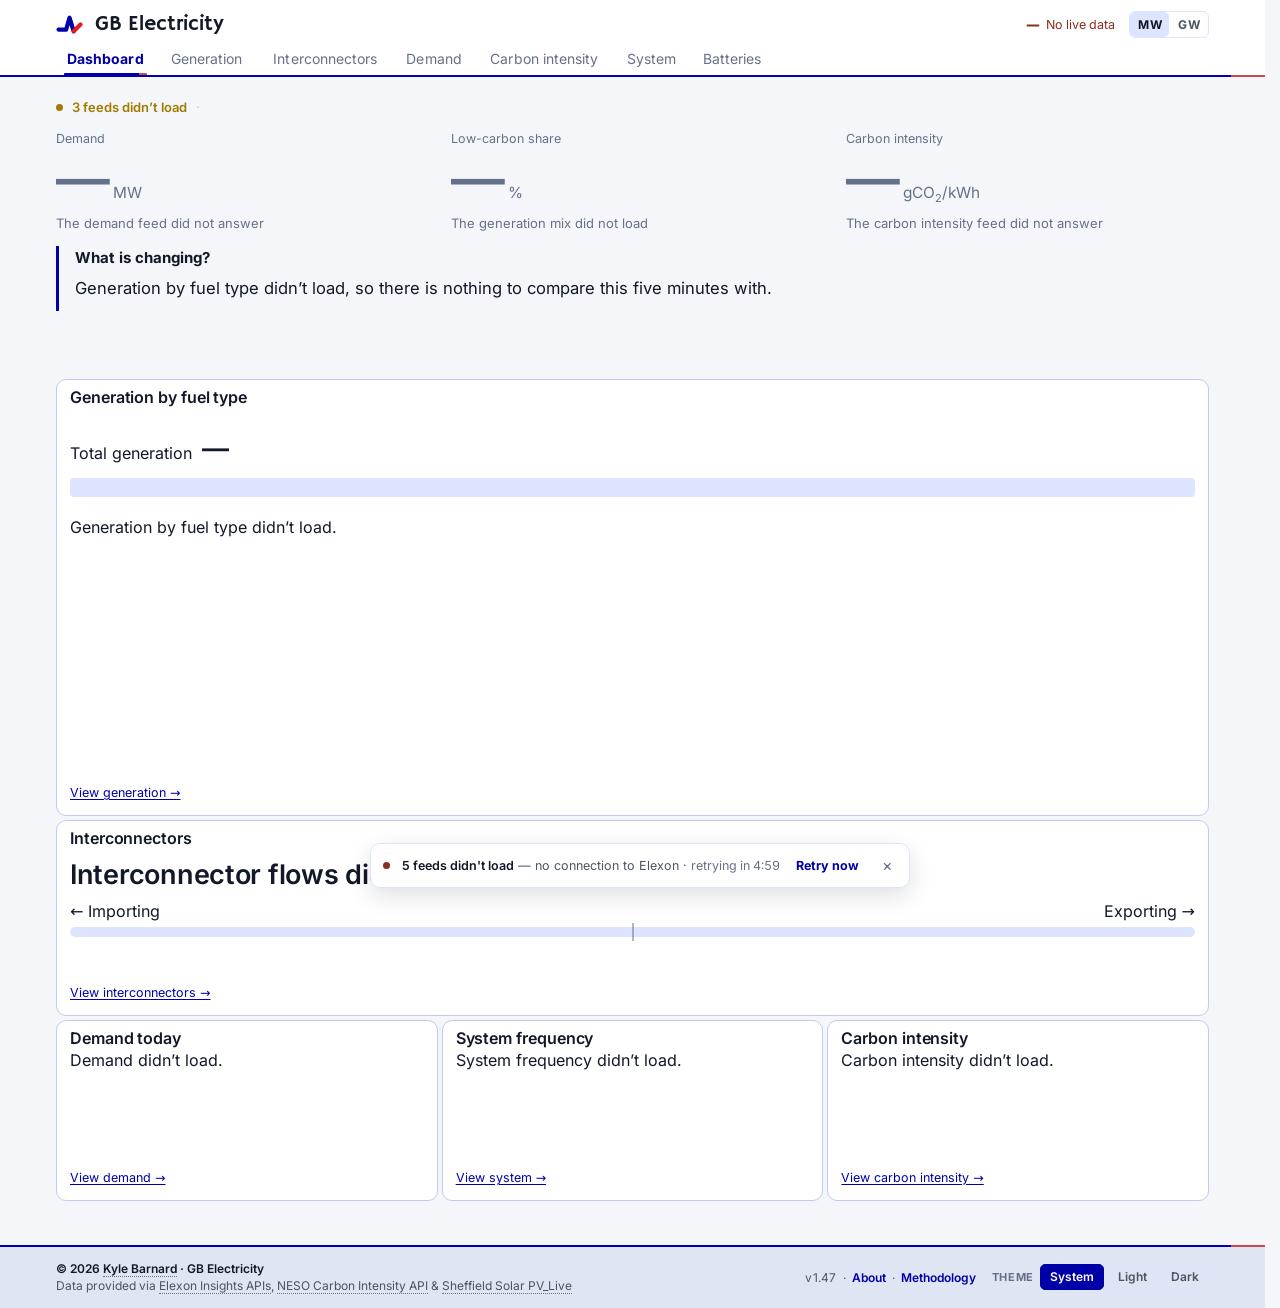
==== index.html @ 4effab47 "rev 142 (v1.47): carbon window fixed - ci24 asked pt24h from now-24h; pt is PAST, so the page fetche" ====
<!doctype html>
<!-- GENERATED from dash/GB_Electricity_v1.47.html (md5 fa9a438c39ad97a73589f03865b373f3) by tools/pages147.mjs — do not edit; edit the dashboard and re-run. -->
<html lang="en-GB" data-page="next" class="page-ic">
<head>
<meta charset="UTF-8">
<meta name="viewport" content="width=device-width, initial-scale=1.0, viewport-fit=cover">
<title>GB Electricity — Live Generation & Demand</title>
<meta name="description" content="The whole GB electricity system on one page: what is generating now, what the country is drawing, what it is emitting, and what is changing.">
<link rel="canonical" href="https://gbelectricity.uk/">
<meta name="generator" content="pages147.mjs — from GB Electricity v1.47">
<script type="application/ld+json">{"@context":"https://schema.org","@type":"WebPage","name":"GB Electricity — Live Generation & Demand","url":"https://gbelectricity.uk/","description":"The whole GB electricity system on one page: what is generating now, what the country is drawing, what it is emitting, and what is changing.","isPartOf":{"@type":"WebSite","name":"GB Electricity","url":"https://gbelectricity.uk/"}}</script>
<script type="application/ld+json">{"@context":"https://schema.org","@type":"BreadcrumbList","itemListElement":[{"@type":"ListItem","position":1,"name":"GB Electricity","item":"https://gbelectricity.uk/"},{"@type":"ListItem","position":2,"name":"Live dashboard","item":"https://gbelectricity.uk/"}]}</script>
<meta property="og:title" content="GB Electricity — Live Generation & Demand">
<meta property="og:description" content="The whole GB electricity system on one page: what is generating now, what the country is drawing, what it is emitting, and what is changing.">
<meta property="og:url" content="https://gbelectricity.uk/">
<meta property="og:type" content="article">
<meta property="og:site_name" content="GB Electricity">
<meta property="og:image" content="https://gbelectricity.uk/gb-electricity-preview.png">
<meta property="og:image:secure_url" content="https://gbelectricity.uk/gb-electricity-preview.png">
<meta property="og:image:type" content="image/png">
<meta property="og:image:width" content="2400">
<meta property="og:image:height" content="1260">
<meta property="og:image:alt" content="The whole GB electricity system on one page: what is generating now, what the country is drawing, what it is emitting, and what is changing.">
<meta name="twitter:card" content="summary_large_image">
<meta name="twitter:title" content="GB Electricity — Live Generation & Demand">
<meta name="twitter:description" content="The whole GB electricity system on one page: what is generating now, what the country is drawing, what it is emitting, and what is changing.">
<meta name="twitter:image" content="https://gbelectricity.uk/gb-electricity-preview.png">
<link rel="icon" type="image/png" sizes="96x96" href="/favicon.png">
<link rel="icon" sizes="48x48 96x96" href="/favicon.ico">
<link rel="icon" type="image/svg+xml" href="/favicon.svg">
<link rel="apple-touch-icon" sizes="96x96" href="/favicon.png">
<meta name="color-scheme" content="light dark">
<script>!function(){try{var t=localStorage.getItem("nd-theme"),e="dark"===t||"light"===t?t:window.matchMedia&&matchMedia("(prefers-color-scheme: dark)").matches?"dark":"light";document.documentElement.setAttribute("data-theme",e)}catch(t){document.documentElement.setAttribute("data-theme","light")}}();</script>
<link rel="preload" as="font" type="font/woff2" crossorigin href="/assets/inter-400.woff2">
<link rel="preload" as="font" type="font/woff2" crossorigin href="/assets/inter-600.woff2">
<link rel="preload" as="font" type="font/woff2" crossorigin href="/assets/inter-700.woff2">
<link rel="preload" href="assets/inter-400.woff2" as="font" type="font/woff2" crossorigin>
<link rel="preload" href="assets/inter-600.woff2" as="font" type="font/woff2" crossorigin>
<link rel="preload" href="assets/inter-700.woff2" as="font" type="font/woff2" crossorigin>
<link rel="preload" href="assets/hammersmith-one-400.woff2" as="font" type="font/woff2" crossorigin>
<style>@font-face{font-family:Inter;font-style:normal;font-weight:400;font-display:swap;src:url(assets/inter-400.woff2) format('woff2')}@font-face{font-family:Inter;font-style:normal;font-weight:600;font-display:swap;src:url(assets/inter-600.woff2) format('woff2')}@font-face{font-family:Inter;font-style:normal;font-weight:700;font-display:swap;src:url(assets/inter-700.woff2) format('woff2')}@font-face{font-family:'Hammersmith One';font-style:normal;font-weight:400;font-display:swap;src:url(assets/hammersmith-one-400.woff2) format('woff2')}
:root{--odo-h:.8em;--card-pad-t:13px;--track-h:19px;--val-hero:44px;--val-tile:32px;--val-mid:27px;--val-small:16px;--val-unit-hero:16px;--val-unit:14px;--val-unit-mid:13.5px;--blue:#0000A8;--blue-2:#DDE4FF;--blue-line:#BFCBF0;--blue-ink:#00008A;--red:#C94A4A;--mark-red:#E31B23;--accent:var(--blue);--accent-dark:var(--blue-ink);--accent-tint:#EDF1FF;--accent-line:#C3CEF2;--blue-text:var(--blue);--head-bg:var(--blue);--mark:#111827;--ink:#111827;--ink-dim:#4B5563;--ink-mute:#657189;--page:#F4F6FA;--grey-bg:#EDF0F7;--grey-line:#DDE4FF;--surface:#FFFFFF;--mix-grid:rgba(17,24,39,.13);--ci1:#4f7a18;--ci2:#93bf34;--ci3:#f7d117;--ci4:#eb9622;--ci5:#dd6414;--ciw1:#c0cfac;--ciw2:#d8e8b6;--ciw3:#fceeab;--ciw4:#f8d9af;--ciw5:#f3c7aa;--sans:'Inter',system-ui,-apple-system,BlinkMacSystemFont,'Segoe UI',Roboto,Helvetica,Arial,sans-serif;--mono:ui-monospace,'SFMono-Regular',Consolas,'Liberation Mono',Menlo,monospace;--display:'Hammersmith One',var(--sans);--c-nuclear:#6D4ACD;--c-biomass:#4E9A5B;--c-hydro:#10568C;--c-wind:#0EA5A8;--teal-pale:#EAF6F5;--teal-text:#1B7273;--c-storage:#8A3362;--c-imports:#7386D5;--c-gas:#9B1111;--c-other:#A37A00;--flow-in:#0F6F70;--flow-out:#8C2E1F;--flow-out-ink:#8C2E1F;--flow-zero:#D9D9D9;--temp-warm:#8C2E1F;--temp-cool:#0F6F70;--solar-line:#8A6D0B;--solar-fill:#F7E9B0;--hatch-est:repeating-linear-gradient(135deg,transparent 0 5.1px,
                var(--solar-line) 5.7px 7.4px,transparent 8px);--hatch-est-sm:repeating-linear-gradient(135deg,transparent 0 2.8px,
                   var(--solar-line) 3.2px 4.6px,transparent 5px);--daylight:#FFF9E9;--night:#F7F9FC;--foot-bg:#DFE5F2;--head-ink:#FFFFFF;--ok:#0A7A3C;--warn:#98671B;--bad:#8C2E1F;--bad-bg:#FBE9E5}html[data-theme=dark]{--blue:#2B3A78;--blue-2:#1E2440;--blue-line:#303A5E;--blue-ink:#3A4A92;--blue-text:#9DB4FF;--red:#D75755;--mark-red:#EF3F48;--mark:#E9EBF4;--accent:var(--blue);--accent-dark:var(--blue-ink);--accent-tint:#1E2440;--accent-line:#303A5E;--head-bg:var(--blue);--ink:#E9EBF4;--ink-dim:#A0A8BC;--ink-mute:#788298;--page:#0F111A;--grey-bg:#1C2030;--grey-line:#272E44;--surface:#171922;--mix-grid:rgba(233,235,244,.16);--fb-tail:.3;--ciw1:#2a3a1f;--ciw2:#415128;--ciw3:#63581e;--ciw4:#5f4422;--ciw5:#5a331d;--c-nuclear:#7942DC;--c-biomass:#5A9E65;--c-hydro:#2069A5;--c-wind:#1EB3B6;--teal-pale:#152A2B;--teal-text:#35C8C9;--c-storage:#984C72;--c-imports:#6F87F9;--c-gas:#B3241F;--c-other:#B88B0D;--flow-in:#2FA3A4;--flow-out:#C4574A;--flow-out-ink:#C86458;--flow-zero:#383846;--temp-warm:#C86458;--temp-cool:#2FA3A4;--solar-line:#E3BE4A;--solar-fill:#4A3F1A;--daylight:#252325;--night:#1B1F2E;--foot-bg:#080A11;--head-ink:#EEF1FF;--ok:#4EC17E;--warn:#D5A94E;--bad:#E0736A;--bad-bg:#2B1614}:root{--measure:74ch}:root{--red-tail:34px}@media (max-width:760px){:root{--red-tail:20px}}:root{--ctl-h:28px;--ctl-r:7px;--ctl-border:var(--blue-line);--ctl-on-bg:var(--blue-2);--ctl-on-ink:var(--blue-text)}@media (pointer:coarse){:root{--ctl-h:44px}}:root{--blue-pale:var(--accent-tint)}</style>
<link rel="stylesheet" href="/styles.css?v=1.47">
<style>.to-top{position:fixed;right:18px;bottom:18px;z-index:40;display:inline-flex;align-items:center;gap:7px;min-height:44px;padding:0 16px 0 13px;border-radius:22px;background:var(--surface);color:var(--ink);text-decoration:none;border:1px solid var(--grey-line);box-shadow:0 2px 10px rgba(17,24,39,.1);font-size:13.5px;font-weight:600}.to-top[hidden]{display:none}.to-top svg{width:17px;height:17px;flex-shrink:0;color:var(--blue-text)}.to-top:hover{border-color:var(--blue-text);color:var(--blue-text)}.to-top:focus-visible{outline:2px solid var(--blue-text);outline-offset:3px}@media (prefers-reduced-motion:no-preference){html{scroll-behavior:smooth}}#page-nav{scroll-margin-top:78px}.page-article h2{scroll-margin-top:78px}@media (max-width:560px){.to-top{right:12px;bottom:12px;padding:0 14px 0 11px}}.page-main{max-width:880px;margin:0 auto;padding:22px 18px 46px}.page-crumb{margin:0 0 4px;font-size:12.5px}.page-crumb a{color:var(--blue-text);text-decoration:none}.page-crumb a:hover{text-decoration:underline}.page-h1{margin:6px 0 6px;font-size:26px;line-height:1.15;color:var(--ink)}.page-lede{margin:0 0 22px;font-size:15px;line-height:1.6;color:var(--ink-dim);max-width:74ch}a.brand-reset{text-decoration:none;color:inherit;display:flex}.page-article h2{margin:30px 0 9px;font-size:13.5px;font-weight:700;letter-spacing:.06em;text-transform:uppercase;color:var(--blue-text);scroll-margin-top:10px;padding-top:14px;border-top:1px solid var(--grey-line)}.page-article h2:first-of-type{margin-top:4px;padding-top:0;border-top:none}.page-article .seo-lede{font-size:16px;line-height:1.6;color:var(--ink);margin:0 0 12px;max-width:74ch}.page-article .seo-points{list-style:none;margin:8px 0 14px;padding:2px 0 2px 13px;border-left:2px solid var(--blue-line);max-width:74ch}.page-article .seo-points li{margin:0 0 6px;line-height:1.55;font-size:14.5px}.page-article .seo-points b{color:var(--ink)}.page-article ul{max-width:74ch}.page-article li{font-size:14.5px;line-height:1.6;margin:0 0 6px}.page-next{margin:34px 0 0;padding-top:16px;border-top:1px solid var(--grey-line);font-size:13.5px;display:flex;gap:18px;flex-wrap:wrap}.page-next a{color:var(--blue-text)}.page-toc{margin:0 0 22px;padding:12px 14px;background:var(--grey-bg);border-radius:8px;border:1px solid var(--grey-line)}.page-toc .k{font-size:9.5px;font-weight:700;letter-spacing:.09em;text-transform:uppercase;color:var(--ink-mute);margin-bottom:8px}.page-toc ol{margin:0;padding:0;list-style:none;columns:2;column-gap:26px}@media (max-width:700px){.page-toc ol{columns:1}}.page-toc li{break-inside:avoid;margin:0 0 5px}.page-toc a{font-size:12.5px;color:var(--ink-dim);text-decoration:none;border-bottom:1px solid transparent}.page-toc a:hover{color:var(--blue-text);border-bottom-color:var(--blue-text)}.page-toc a:focus-visible{outline:2px solid var(--blue-text);outline-offset:2px;border-radius:2px}.page-article h2{scroll-margin-top:86px}@media (max-width:620px){.page-h1{font-size:22px}}.stub{border:1px solid var(--blue-line);background:var(--grey-bg);border-radius:10px;padding:18px 20px;margin:6px 0 8px;max-width:74ch}.stub-k{font-size:9.5px;font-weight:700;letter-spacing:.09em;text-transform:uppercase;color:var(--blue-text);margin-bottom:9px}.stub-lede{margin:0 0 10px;font-size:15px;line-height:1.6;color:var(--ink)}.stub p{margin:0 0 10px;font-size:14px;line-height:1.6;color:var(--ink-dim)}.stub p:last-child{margin-bottom:0}.stub-feeds{font-size:13px}.stub a{color:var(--blue-text)}.page-ic .page-main{max-width:1280px}.page-ic .page-main{padding-left:56px;padding-right:56px}.page-ic .masthead .wrap,.page-ic footer .wrap{max-width:1280px;padding-left:56px;padding-right:56px}.page-ic .panel{margin-top:4px}.page-ic .panel>.panel-head>h2.h2-dup{position:absolute;width:1px;height:1px;overflow:hidden;clip-path:inset(50%);white-space:nowrap}.page-ic .ic-prose{max-width:74ch;margin:30px auto 0}.page-ic .ic-prose.wide{max-width:none}.page-ic .ic-prose h2{margin:30px 0 8px;font-size:19px;line-height:1.25;color:var(--ink)}.page-ic .ic-prose h2:first-child{margin-top:0}.page-ic .ic-prose p{margin:0 0 12px;font-size:14.5px;line-height:1.62;color:var(--ink-dim);max-width:74ch}.page-ic .ic-prose li b,.page-ic .ic-prose p b{color:var(--ink)}.page-ic .ic-prose ul{margin:8px 0 14px;padding-left:18px;max-width:74ch}.page-ic .ic-prose li{font-size:14.5px;line-height:1.6;margin:0 0 7px;color:var(--ink-dim)}.page-ic .ic-prose a{color:var(--blue-text)}.page-ic .ic-fold{border-top:1px solid var(--grey-line);padding:10px 0 2px}.page-ic .ic-fold>summary{cursor:pointer;list-style:none}.page-ic .ic-fold>summary::-webkit-details-marker{display:none}.page-ic .ic-fold>summary::after{content:"+";float:right;color:var(--ink-dim);font-weight:700;font-size:19px;line-height:1}.page-ic .ic-fold[open]>summary::after{content:"\2212"}.page-ic .ic-fold>summary h2{margin:0!important}.page-ic .ic-fold-body{padding-top:2px}.page-ic .ic-note{border-left:3px solid var(--blue-line);padding:2px 0 2px 14px;margin:14px 0 16px;max-width:74ch}.page-ic .ic-note p{margin:0 0 8px}.page-ic .ic-note p:last-child{margin-bottom:0}.ic-ref-wrap{margin:10px 0 6px;overflow-x:auto;-webkit-overflow-scrolling:touch;border:1px solid var(--blue-line);border-radius:9px}.ic-ref{border-collapse:collapse;width:100%;min-width:720px;font-size:13px}.ic-ref caption{text-align:left;padding:11px 13px 0;font-size:12.5px;color:var(--ink-mute);caption-side:top}.ic-ref td,.ic-ref th{padding:9px 13px;text-align:left;vertical-align:top;border-bottom:1px solid var(--grey-line)}.ic-ref thead th{font-size:9.5px;font-weight:700;letter-spacing:.07em;text-transform:uppercase;color:var(--ink-mute);background:var(--grey-bg);white-space:nowrap}.ic-ref tbody tr:last-child td{border-bottom:none}.ic-ref td.num{text-align:right;font-variant-numeric:tabular-nums;white-space:nowrap}.ic-ref th.num{text-align:right;width:17%}.ic-ref .lk{font-weight:700;color:var(--ink);white-space:nowrap}.ic-ref .cc{color:var(--ink-dim)}.ic-ref a{color:var(--blue-text)}html[data-page=carbon-intensity] .em-side{margin:14px 0 0}html[data-page=carbon-intensity] .em-side .tile{max-width:460px}html[data-page=carbon-intensity] .em-side-note{margin:10px 0 0;font-size:13px;line-height:1.55;color:var(--ink-dim);max-width:52ch}html[data-page=carbon-intensity] .em-side-note b{color:var(--ink);font-variant-numeric:tabular-nums}@media (min-width:1200px){html[data-page=carbon-intensity] .emouter{display:grid;grid-template-columns:minmax(0,900px) minmax(300px,1fr);column-gap:32px;align-items:start}html[data-page=carbon-intensity] .emouter>#ci-emissions{grid-column:1}html[data-page=carbon-intensity] .emouter>.em-side{grid-column:2;grid-row:1;margin-top:44px}html[data-page=carbon-intensity] .em-side .tile{max-width:none}}.page-ic .ic-map{padding:16px 18px 12px}.page-ic .ic-map-box{border:1px solid var(--grey-line);border-radius:9px;overflow:hidden;width:100%;max-width:760px;align-self:center;box-sizing:border-box}.page-ic .ic-map-cap{margin:8px 0 0;font-size:12px;line-height:1.5;color:var(--ink-mute);max-width:none}.page-ic .ic-map-sw{display:inline-block;width:16px;height:0;border-top:3px solid var(--flow-zero);vertical-align:middle;margin:0 3px 0 2px;border-radius:2px}.page-ic .ic-map-sw.in{border-color:var(--flow-in)}.page-ic .ic-map-sw.out{border-color:var(--flow-out)}.ic-jump{display:flex;flex-wrap:wrap;gap:6px 14px;margin:6px 0 22px;font-size:13.5px}.ic-jump a{color:var(--blue-text);white-space:nowrap}.ic-link{border-top:1px solid var(--grey-line);scroll-margin-top:84px}.ic-link:last-of-type{border-bottom:1px solid var(--grey-line)}.ic-link>summary{list-style:none;cursor:pointer;padding:14px 28px 12px 0;position:relative}.ic-link>summary::-webkit-details-marker{display:none}.ic-link>summary::after{content:"";position:absolute;right:6px;top:22px;width:9px;height:9px;border-right:2px solid var(--ink-mute);border-bottom:2px solid var(--ink-mute);transform:rotate(45deg);transition:transform .18s ease}.ic-link[open]>summary::after{transform:rotate(225deg);top:26px}.ic-link>summary:hover h3 .ic-link-anchor{text-decoration:underline;text-underline-offset:3px}.ic-link>summary:focus-visible{outline:2px solid var(--blue-line);outline-offset:2px;border-radius:4px}.ic-link .ic-link-body{padding:2px 0 20px}.ic-link .back-to-table{display:none}.ic-link[open] .back-to-table{display:inline-flex;align-items:center;gap:7px;margin:0 0 14px;padding:6px 13px 6px 11px;border-radius:18px;background:var(--grey-bg);border:1px solid var(--grey-line);color:var(--blue-text);font-size:13px;font-weight:600;line-height:1.3;font-family:inherit;cursor:pointer}.ic-link[open] .back-to-table.foot{margin:18px 0 4px}.ic-link[open] .back-to-table:hover{border-color:var(--blue-text)}.ic-link[open] .back-to-table:focus-visible{outline:2px solid var(--blue-text);outline-offset:2px}.ic-link h3{margin:0 0 6px;font-size:17px;line-height:1.3;color:var(--ink);display:flex;flex-wrap:wrap;align-items:baseline;gap:4px 12px}.ic-link h3 .ic-link-anchor{color:var(--ink);text-decoration:none}.ic-link h3 .ic-link-anchor:focus-visible,.ic-link h3 .ic-link-anchor:hover{text-decoration:underline;text-underline-offset:3px}.ic-link .ic-link-sub{font-size:13px;font-weight:400;color:var(--ink-dim)}.ic-link .ic-link-sub .ds{color:var(--ink)}.ic-link .ic-link-live{display:block;font-size:14.5px;line-height:1.55;margin:0;color:var(--ink-dim)}.ic-link .ic-link-live b{color:var(--ink);font-variant-numeric:tabular-nums}.ic-link .ic-link-live.is-pending{color:var(--ink-mute);font-style:italic}.ic-link .ic-trace-box{position:relative;width:100%;min-width:0;max-width:100%;touch-action:pan-y;-webkit-user-select:none;user-select:none}.ic-link svg.ic-trace{display:block;width:100%;min-height:120px}.ic-link .ic-trace-cap{font-size:12.5px;color:var(--ink-mute);margin:4px 0 14px;line-height:1.5}.ic-link .ic-trace-cap b{color:var(--ink-dim);font-variant-numeric:tabular-nums}.ic-link .ic-30{margin:6px 0 16px}.ic-link .ic-30-h{margin:0 0 4px;font-size:13px;font-weight:700;letter-spacing:.02em;color:var(--ink)}.ic-link .ic-30-unit{font-weight:400;color:var(--ink-mute)}.ic-link .ic-30-status{margin:0 0 6px;font-size:13px;color:var(--ink-mute);font-style:italic}.ic-link .ic-30-status.is-error{color:var(--bad);font-style:normal}.ic-link .ic-30-status.is-hidden{display:none}.ic-link .ic-30-box{position:relative;width:100%;min-width:0;max-width:100%;touch-action:pan-y;-webkit-user-select:none;user-select:none}.ic-link svg.ic-30-chart{display:block;width:100%;min-height:0}.ic-link .ic-30-cap{font-size:12.5px;color:var(--ink-mute);margin:4px 0 0;line-height:1.5}.ic-link .ic-30-cap b{color:var(--ink-dim);font-variant-numeric:tabular-nums}.ic-link table.facts{border-collapse:collapse;width:100%;font-size:13.5px;margin:0 0 12px;max-width:74ch}.ic-link table.facts th{text-align:left;font-weight:700;color:var(--blue-text);padding:5px 12px 5px 0;vertical-align:top;white-space:nowrap;border-bottom:1px solid var(--grey-line);width:1%}.ic-link table.facts td{padding:5px 0;border-bottom:1px solid var(--grey-line);color:var(--ink);line-height:1.5}.ic-link table.facts tr:last-child td,.ic-link table.facts tr:last-child th{border-bottom:none}.ic-link p.capnote{font-size:13.5px;line-height:1.55;color:var(--ink);margin:0 0 12px;border-left:3px solid var(--bad);padding-left:12px}.ic-link p.capnote b{color:var(--bad)}.ic-link .ic-link-tecsrc{color:var(--ink-mute);font-size:12.5px}.ic-link .ic-link-note{margin:0 0 10px}.ic-link .ic-link-src{font-size:13px;margin:0}.ic-link .ic-link-src a{color:var(--blue-text);text-decoration:underline;text-underline-offset:2px}.ic-links .srcnote{font-size:12.5px;color:var(--ink-mute);line-height:1.5;margin:14px 0 0}@media (max-width:900px){.page-ic .page-main{padding-left:20px;padding-right:20px}}@media (max-width:700px){.page-ic .page-main{padding-left:12px;padding-right:12px}.page-ic .ic-prose h2{font-size:17.5px}.ic-link h3{font-size:16px}}</style>
</head>
<body>
<header class="masthead">
  <div class="wrap">
    <div class="header-top">
      <div class="brand">
        
        <a class="brand-reset" href="/" title="Back to the live dashboard">
        <svg class="mark" viewBox="0 0 32 32" xmlns="http://www.w3.org/2000/svg" aria-hidden="true"
             style="color:var(--blue-text)"><polyline points="3,22 12,22 16,8 21,24" fill="none" stroke="currentColor" stroke-width="5" stroke-linecap="round" stroke-linejoin="round"/><polyline points="21,24 29,16" fill="none" stroke="var(--mark-red)" stroke-width="5" stroke-linecap="round" stroke-linejoin="round"/></svg>
        <div class="wordmark">
          <span class="name">GB Electricity</span>
        </div>
        </a>
      </div>
      
      <div class="header-actions">
        <span class="livewrap" id="live-status" title="Waiting for the latest live data"><span class="livedot" id="livedot" aria-hidden="true"><svg viewBox="0 0 12 12" focusable="false"><path class="lv-wave" d="M0.5 6.5h2.2l1.6-4.5 2.3 8 1.6-3.5h3.3"/><path class="lv-flat" d="M0.5 6.5h11"/><rect class="lv-curtain" x="-1" y="-1" width="14" height="14"/></svg></span><span id="livetext" aria-live="polite">connecting…</span></span>
        <button type="button" class="unitswitch" id="unitswitch" data-unit="MW" data-flip="0"
                role="switch" aria-checked="false" aria-label="Show values in gigawatts">
          <span class="slider" aria-hidden="true"></span>
          <span class="unitbtn is-on" data-unit="MW">MW</span>
          <span class="unitbtn" data-unit="GW">GW</span>
        </button></div>
    </div>
    
    <div class="navrow">
<nav class="mainnav" id="mainnav" aria-label="Sections">
      <a href="/" data-nav="dashboard" aria-current="page" data-label="Dashboard"><span class="nav-t">Dashboard</span></a>
      
      <a href="/generation" data-nav="generation" data-label="Generation"><span class="nav-t">Generation</span></a>
      <a href="/interconnectors" data-nav="interconnectors" data-label="Interconnectors"><span class="nav-t">Interconnectors</span></a>
      <a href="/demand" data-nav="demand" data-label="Demand"><span class="nav-t">Demand</span></a>
      <a href="/carbon-intensity" data-nav="carbon-intensity" data-label="Carbon intensity"><span class="nav-t">Carbon intensity</span></a>
      <a href="/system" data-nav="system" data-label="System"><span class="nav-t">System</span></a>
      <a href="/batteries" data-nav="batteries" data-label="Batteries"><span class="nav-t">Batteries</span></a>
    </nav>
    </div>
  </div>
  <hr class="rule">
  <div id="loadbar" role="progressbar" aria-label="Loading live data"
       aria-valuemin="0" aria-valuemax="100" aria-valuenow="0"><i></i></div>
</header>
<main class="wrap page-main page-bare" id="main">
  
  <h1 class="sr-only">Live dashboard</h1>
  <div id="healthbar" style="display:none;margin-top:16px;" class="callout flag" role="status"></div>
  <div id="errbar" style="display:none;margin-top:16px;" class="callout flag" role="status"></div>
<section class="nx-status" id="nx-status" aria-label="System status">
      <span class="nx-dot" id="nx-dot" aria-hidden="true"></span>
      <b class="nx-state" id="nx-state">Reading the system…</b>
      <span class="nx-sep" aria-hidden="true">·</span>
      <span class="nx-margin" id="nx-margin"></span>
    </section>
<section class="nx-hero" id="nx-hero" aria-label="Right now">
      
      <div class="nx-fig">
        <div class="nx-lab">Demand</div>
        <div class="nx-val" id="nx-demand"><span class="skeleton">—</span><span class="unit">MW</span></div>
        <div class="nx-sub" id="nx-demand-sub"></div>
      </div>
      <div class="nx-fig">
        <div class="nx-lab">Low-carbon share</div>
        <div class="nx-val" id="nx-lc"><span class="skeleton">—</span><span class="unit">%</span></div>
        <div class="nx-sub" id="nx-lc-sub"></div>
      </div>
      <div class="nx-fig">
        <div class="nx-lab">Carbon intensity</div>
        <div class="nx-val" id="nx-ci"><span class="skeleton">—</span><span class="unit">gCO<sub>2</sub>/kWh</span></div>
        <div class="nx-sub" id="nx-ci-sub"></div>
      </div>
    </section>
<section class="nx-changing" id="nx-changing" aria-label="What is changing">
      <div class="nx-changing-in" id="nx-changing-in">
      
      <h2>What is changing?</h2>
      <p class="nx-synth" id="nx-synth"></p>
      <p class="nx-worth note" id="nx-worth"></p>
      </div>
    </section>
<div class="panel" id="panel-nxmix" data-pid="NXMIX">
      <div class="panel-head">
        <h2>Generation by fuel type</h2>
        <span class="note" id="nxmix-stamp"></span>
      </div>
      <div class="panel-body">
        <div class="nx-total">
          <span class="note">Total generation</span>
          
          <span class="nx-tot-v" id="nxmix-total"></span>
        </div>
        <div class="nx-track" id="nxmix-track" role="img" aria-label="Generation mix"></div>
        <div class="nx-legend" id="nxmix-legend"></div>
        <p class="note nx-foot" id="nxmix-foot"></p>
        <a class="nx-more" href="/generation">View generation →</a>
      </div>
    </div>
<div class="panel" id="panel-nxic" data-pid="NXIC">
      <div class="panel-head">
        <h2>Interconnectors</h2>
        <span class="note" id="nxic-stamp"></span>
      </div>
      <div class="panel-body">
        
        <div class="nx-net" id="nx-net"><span id="nxic-word">—</span> <span class="nx-num" id="nxic-net"></span></div>
        <div class="nx-endlabels"><span class="cap" id="nxic-lend">← Importing</span><span class="cap">Exporting →</span></div>
        <div class="nx-diverge" id="nxic-bar"><i class="nx-in" id="nxic-in"></i><i class="nx-out" id="nxic-out"></i><b class="nx-mid" aria-hidden="true"></b></div>
        <div class="nx-endfigs" id="nxic-foot"></div>
        
        <p class="note nx-foot" id="nxic-lag"></p>
        <a class="nx-more" href="/interconnectors">View interconnectors →</a>
      </div>
    </div>
<section class="nx-cards" id="nx-cards" aria-label="Supporting context">
      <div class="panel" id="panel-nxdem" data-pid="NXDEM">
        <div class="panel-head"><h2>Demand today</h2></div>
        <div class="panel-body">
          <div class="nx-spark" id="nxdem-spark"></div>
          <p class="note" id="nxdem-note"></p>
          <a class="nx-more" href="/demand">View demand →</a>
        </div>
      </div>
      <div class="panel" id="panel-nxfreq" data-pid="NXFREQ">
        <div class="panel-head"><h2>System frequency</h2></div>
        <div class="panel-body">
          <div class="nx-spark" id="nxfreq-spark"></div>
          <p class="note" id="nxfreq-note"><span id="nxfreq-val"></span><span id="nxfreq-verdict"></span></p>
          <a class="nx-more" href="/system">View system →</a>
        </div>
      </div>
      <div class="panel" id="panel-nxci" data-pid="NXCI">
        <div class="panel-head"><h2>Carbon intensity</h2></div>
        <div class="panel-body">
          <div class="nx-spark" id="nxci-spark"></div>
          <p class="note" id="nxci-note"></p>
          <a class="nx-more" href="/carbon-intensity">View carbon intensity →</a>
        </div>
      </div>
    </section>
  
</main>
<a class="to-top" id="to-top" href="#page-nav" hidden>
  <svg viewBox="0 0 24 24" aria-hidden="true" focusable="false" fill="none" stroke="currentColor"
       stroke-width="2" stroke-linecap="round" stroke-linejoin="round">
    <path d="M12 19V5M5 12l7-7 7 7"/>
  </svg>
  <span>Contents</span>
</a>
<div id="infopop" role="tooltip" aria-label="Explanation" hidden></div>
<footer class="foot">
  <div class="wrap">
    <div class="foot-left">
      <span class="rights">&copy; <span id="copyright-year">2026</span> <a href="https://www.linkedin.com/in/kyle-barnard/"
        target="_blank" rel="noopener noreferrer">Kyle Barnard</a> &middot; GB Electricity</span>
      <span>Data provided via <a href="https://bmrs.elexon.co.uk/" target="_blank"
        rel="noopener noreferrer">Elexon Insights APIs</a>, <a href="https://carbonintensity.org.uk/" target="_blank"
        rel="noopener noreferrer">NESO Carbon Intensity API</a> &amp; <a href="https://www.solar.sheffield.ac.uk/pvlive/" target="_blank"
        rel="noopener noreferrer">Sheffield Solar PV_Live</a></span>
    </div>
    <div class="foot-right">
      <span class="version-label" title="Generated from GB Electricity v1.47">v1.47</span> &middot;
      <a href="/about" class="footer-link">About</a> &middot;
      <a href="/methodology" class="footer-link">Methodology</a>
      <span class="theme-pref" id="theme-pref" role="radiogroup" aria-label="Colour theme">
        <span class="theme-pref-label">Theme</span>
        <button type="button" class="theme-opt" data-theme-pref="system" role="radio" aria-checked="true" tabindex="0">System</button>
        <button type="button" class="theme-opt" data-theme-pref="light"  role="radio" aria-checked="false" tabindex="-1">Light</button>
        <button type="button" class="theme-opt" data-theme-pref="dark"   role="radio" aria-checked="false" tabindex="-1">Dark</button>
      </span>
    </div>
  </div>
</footer>
<script>window.__GBE_PAGE="next";</script>
<link rel="modulepreload" href="../js/api/elexon-balancing.js?v=1.47" crossorigin><link rel="modulepreload" href="../js/api/elexon.js?v=1.47" crossorigin><link rel="modulepreload" href="../js/api/neso.js?v=1.47" crossorigin><link rel="modulepreload" href="../js/api/proxy.js?v=1.47" crossorigin><link rel="modulepreload" href="../js/api/pv-live.js?v=1.47" crossorigin><link rel="modulepreload" href="../js/data/carbon.js?v=1.47" crossorigin><link rel="modulepreload" href="../js/data/coast.js?v=1.47" crossorigin><link rel="modulepreload" href="../js/data/demand.js?v=1.47" crossorigin><link rel="modulepreload" href="../js/data/generation.js?v=1.47" crossorigin><link rel="modulepreload" href="../js/data/interconnectors.js?v=1.47" crossorigin><link rel="modulepreload" href="../js/data/model.js?v=1.47" crossorigin><link rel="modulepreload" href="../js/data/storage.js?v=1.47" crossorigin><script type="module">import{rows as e,getHealth as t,fetchFuelinst as n,fetchOutturnSummary as a,fetchDemandOutturn as s,fetchInterconnectorOutturn as i,fetchWindForecast as o,fetchWindForecastEarliest as r,fetchWindForecastLatest as l,fetchWindSolarActual as d,fetchDayAheadWindSolar as c,fetchSystemPrices as h,fetchFrequency as u,fetchTemperature as m,fetchMarketIndex as p,fetchDataset as f,fetchFuelhhByDay as g,fetchDemandOutturnStream as b,fetchFuelhhStream as y}from"../js/api/elexon.js?v=1.47";import{fetchIntensityNow as w,fetchIntensityFactors as x,fetchIntensityRange as v,fetchIntensityStats as $,fetchRegionalSnapshot as M,fetchRegionalHistory as T,fetchRegionalForward as k,fetchRegionalPostcode as F}from"../js/api/neso.js?v=1.47";import{PVLIVE_PROXY as L,fetchPvLive as S}from"../js/api/pv-live.js?v=1.47";import{systemSnapshot as E,demandHistory as H,underlyingAt as D,mw as A,dailySeries as C,dailyRecords as N,dailyWindows as I,dailyCsvRows as W,heatingGradient as O,dailyTemps as q,forecastError as B,dayAheadNdf as P,FCERR_MIN_PERIODS as R,forecastPeakFor as G,expectedGap as j,heatingGradientBy as z}from"../js/data/demand.js?v=1.47";import*as U from"../js/data/interconnectors.js?v=1.47";import*as V from"../js/data/coast.js?v=1.47";import{fetchPhysical as Z,fetchPnPeriod as _,fetchBoalf as K,fetchRemit as Y}from"../js/api/elexon-balancing.js?v=1.47";import{makeFleet as X,effectivePosition as Q,effectiveLevels as J,declaredPosition as ee,registeredHeadroom as te,unitHeadroom as ne,outages as ae}from"../js/data/storage.js?v=1.47";import*as se from"../js/data/generation.js?v=1.47";import*as ie from"../js/data/carbon.js?v=1.47";import{movement as oe,priorPoint as re,Reading as le,qualityWord as de}from"../js/data/model.js?v=1.47";!function(){const o={2025:[30,100,180,250],2026:[25,90,170,230],2027:[20,80,160,210]},oe=["very low","low","moderate","high","very high"],ce=300,he={Biomass:120,Coal:937,"Dutch Imports":474,"French Imports":53,"Gas (Combined Cycle)":394,"Gas (Open Cycle)":651,Hydro:0,"Irish Imports":458,Nuclear:0,Oil:935,Other:300,"Pumped Storage":0,Solar:0,Wind:0},ue={CCGT:"Gas (Combined Cycle)",OCGT:"Gas (Open Cycle)",COAL:"Coal",OIL:"Oil",BIOMASS:"Biomass",NUCLEAR:"Nuclear",WIND:"Wind",NPSHYD:"Hydro",PS:"Pumped Storage",OTHER:"Other"},me=["Dutch Imports","French Imports","Irish Imports"],pe={solar:"Solar"},fe=50,ge=.2,be=.5,ye=e=>`${e>=0?"+":"−"}${Math.abs(e).toFixed(3)} Hz`,we=e=>`${Math.abs(1e3*e).toFixed(0)} mHz`,xe=["#959595","#838f7a","#72885e","#618141","#4f7a18"];function ve(e){const t=Math.max(0,Math.min(1,(Number(e)||0)/100)),n=Math.min(xe.length-2,Math.floor(t*(xe.length-1))),a=t*(xe.length-1)-n,s=e=>[1,3,5].map(t=>parseInt(e.slice(t,t+2),16)),i=s(xe[n]),o=s(xe[n+1]);return"#"+i.map((e,t)=>Math.round(e+(o[t]-e)*a).toString(16).padStart(2,"0")).join("")}const $e=3e5,Me="Europe/London",Te=52.4,ke=-1.5,Fe=se.SERIES_LIST,Le=se.SERIES_BY_KEY,Se={nuclear:"Metered output from GB's nuclear reactors. They run close to flat by design and are not used to follow demand, so this figure moves only when a unit comes off or back on.",biomass:"Metered generation from plant burning organic fuel — in GB, overwhelmingly Drax. It is counted as low-carbon here, following the convention of the source data.",hydro:"Metered output from conventional hydro schemes, where water passes through a turbine once. A small, steady part of the mix that follows rainfall and river flow rather than price.",wind:"GB wind generation as metered through the transmission system. Wind connected to local distribution networks is not visible in this figure and is not included in it.",storage:"The net position of GB's pumped hydro. Positive means the units are generating; negative means they are pumping water uphill and drawing from the grid to do it.",gas:"Metered output from combined-cycle and open-cycle gas turbines. This is the fuel that usually moves to follow demand, so it takes up the slack when wind and solar fall away.",other:"Elexon's residual category — everything that does not fit one of the named fuels, plus coal and oil. It cannot be broken down further; the source defines it circularly.",solar:"Estimated output from GB's solar panels, almost all of them connected below the transmission system. It is modelled from a sample of sites rather than metered, which is why it is drawn differently everywhere on this page.",imports:"The net flow across GB's subsea and cross-border links. Positive means GB is importing from its neighbours; negative means it is exporting to them."},Ee={gas:{mw:33578,units:80},wind:{mw:31547,units:232},other:{mw:8573,units:91,note:"Includes <b>3,270 MW</b> of coal — Drax 5 and 6 and the four West Burton units — none of it generating since September 2024."},nuclear:{mw:7430,units:12,note:"Includes <b>1,020 MW</b> at Hunterston B, closed in January 2022. The operating fleet is 6,410 MW."},biomass:{mw:3675,units:13},storage:{mw:3058,units:16},hydro:{mw:1106,units:22}},He={CCGT:"Combined-cycle gas turbine",OCGT:"Open-cycle gas turbine",COAL:"Coal",OIL:"Oil",NUCLEAR:"Nuclear",WIND:"Wind (BM-metered)",NPSHYD:"Non-pumped-storage hydro",PS:"Pumped storage",BIOMASS:"Biomass",OTHER:"Other",INTELEC:"ElecLink (France)",INTEW:"East–West (Ireland)",INTFR:"IFA (France)",INTGRNL:"Greenlink (Ireland)",INTIFA2:"IFA2 (France)",INTIRL:"Moyle (N. Ireland)",INTNED:"BritNed (Netherlands)",INTNEM:"Nemo Link (Belgium)",INTNSL:"North Sea Link (Norway)",INTVKL:"Viking Link (Denmark)"},De="#0000A8",Ae="#9DB4FF";const Ce=[5,6,7,8,8,7,6,5.4,5].map(e=>"data:image/svg+xml;base64,"+btoa(function(e){return`<svg xmlns="http://www.w3.org/2000/svg" viewBox="0 0 32 32"><style>.m{fill:none;stroke-width:5;stroke-linecap:round;stroke-linejoin:round}.b{stroke:${De}}.r{stroke:#E31B23;stroke-width:${e}}@media(prefers-color-scheme:dark){.b{stroke:${Ae}}.r{stroke:#EF3F48}}</style><polyline class="m b" points="3,22 12,22 16,8 21,24"/><polyline class="m r" points="21,24 29,16"/></svg>`}(e))),Ne=Ce[Ce.length-1];let Ie=null,We=-1;function Oe(){const e=Ye("favicon");e&&(matchMedia("(prefers-reduced-motion:reduce)").matches?e.href=Ne:(Ie&&(clearInterval(Ie),Ie=null),We=0,Ie=setInterval(()=>{if(We>=Ce.length)return clearInterval(Ie),Ie=null,void(e.href=Ne);e.href=Ce[We++]},110)))}const qe={France:'<svg viewBox="0 0 36 24"><rect width="12" height="24" x="0" fill="#002395"/><rect width="12" height="24" x="12" fill="#fff"/><rect width="12" height="24" x="24" fill="#ED2939"/></svg>',Netherlands:'<svg viewBox="0 0 36 24"><rect width="36" height="24" fill="#fff"/><rect width="36" height="8" y="0" fill="#AE1C28"/><rect width="36" height="8" y="16" fill="#21468B"/></svg>',Belgium:'<svg viewBox="0 0 36 24"><rect width="12" height="24" x="0" fill="#000"/><rect width="12" height="24" x="12" fill="#FAE042"/><rect width="12" height="24" x="24" fill="#ED2939"/></svg>',Ireland:'<svg viewBox="0 0 36 24"><rect width="12" height="24" x="0" fill="#169B62"/><rect width="12" height="24" x="12" fill="#fff"/><rect width="12" height="24" x="24" fill="#FF883E"/></svg>',Germany:'<svg viewBox="0 0 36 24"><rect width="36" height="8" y="0" fill="#000"/><rect width="36" height="8" y="8" fill="#DD0000"/><rect width="36" height="8" y="16" fill="#FFCE00"/></svg>',Norway:'<svg viewBox="0 0 36 24"><rect width="36" height="24" fill="#BA0C2F"/><rect x="9" width="6" height="24" fill="#fff"/><rect y="9" width="36" height="6" fill="#fff"/><rect x="11" width="2" height="24" fill="#00205B"/><rect y="11" width="36" height="2" fill="#00205B"/></svg>',Denmark:'<svg viewBox="0 0 36 24"><rect width="36" height="24" fill="#C8102E"/><rect x="10" width="4" height="24" fill="#fff"/><rect y="10" width="36" height="4" fill="#fff"/></svg>',"United Kingdom":'<svg viewBox="0 0 36 24"><clipPath id="gbe-uk-cc"><path d="M18,12 h18 v12 z v12 h-18 z h-18 v-12 z v-12 h18 z"/></clipPath><rect width="36" height="24" fill="#012169"/><path d="M0,0 L36,24 M36,0 L0,24" stroke="#fff" stroke-width="4.8"/><path d="M0,0 L36,24 M36,0 L0,24" clip-path="url(#gbe-uk-cc)" stroke="#C8102E" stroke-width="3.2"/><path d="M18,0 V24 M0,12 H36" stroke="#fff" stroke-width="8"/><path d="M18,0 V24 M0,12 H36" stroke="#C8102E" stroke-width="4.8"/></svg>'},Be=U.LINKS,Pe=U.CAPACITY_VERIFIED,Re=(U.CAPACITY_BASIS,U.CAPACITY_SOURCE),Ge=U.FUTURE,je=U.FUTURE_SCOPING.count,ze=U.FUTURE_SCOPING.mw,Ue=U.capacityFor,Ve=U.capacityPeak,Ze=U.CAP_MAX,_e=U.FLEET_TO_GB,Ke=U.FLEET_FROM_GB,Ye=e=>document.getElementById(e),Xe=(e,t,n,a)=>{const s=Ye(e);return s&&s.addEventListener(t,n,a),!!s},Qe=se.isInterconnector,Je=(e,t=0)=>Number(e).toLocaleString("en-GB",{minimumFractionDigits:t,maximumFractionDigits:t}),et=e=>String(e).replace(/[&<>"]/g,e=>({"&":"&amp;","<":"&lt;",">":"&gt;",'"':"&quot;"}[e])),tt=e=>e.toISOString().slice(0,19)+"Z",nt=e=>new Date(e).toLocaleTimeString("en-GB",{hour:"2-digit",minute:"2-digit",timeZone:Me}),at=e=>new Date(e).toLocaleDateString("en-GB",{day:"numeric",month:"short",timeZone:Me}),st=(e,t=2)=>(e<0?"−£":"£")+Je(Math.abs(e),t),it=e=>new Intl.DateTimeFormat("en-CA",{timeZone:Me,year:"numeric",month:"2-digit",day:"2-digit"}).format(e),ot=e=>parseInt(new Intl.DateTimeFormat("en-GB",{timeZone:Me,hour:"2-digit",hour12:!1}).format(new Date(e)),10),rt=[100,200,250,500,1e3,2e3,2500,5e3,1e4,2e4,25e3];function lt(e,t){const n=rt.find(n=>Math.ceil(e/n)<=t)||rt[rt.length-1],a=Math.max(1,Math.ceil(e/n));return{step:n,count:a,max:n*a}}const dt=e=>(e/1e3).toFixed(e%1e3==0?0:1)+"GW";function ct(e,t,n,a,{mt:s,ih:i,size:o=10.5,gap:r=10}={}){const l=(Array.isArray(n)?n:[n]).filter(e=>null!=e&&isFinite(e)),d=l.length?l.reduce((e,t)=>e+t,0)/l.length:null;let c=null!=d&&d>t?t-r:t+r+.35*o;const h=s+.8*o,u=s+i-2;return c<h&&(c=Math.min(u,t+r+.35*o)),c>u&&(c=Math.max(h,t-r)),`<text x="${e.toFixed(1)}" y="${c.toFixed(1)}" text-anchor="end"\n    style="font-size:${o}px;font-weight:700;fill:var(--ink);paint-order:stroke;\n    stroke:var(--surface);stroke-width:3.5px;stroke-linejoin:round">${a}</text>`}let ht="MW";const ut=()=>ht,mt=e=>"GW"===ht?Je(e/1e3,2):Je(Math.round(e)),pt=e=>"GW"===ht?(e<0?"−":"")+Je(Math.abs(e)/1e3,2):(e<0?"−":"")+Je(Math.abs(Math.round(e))),ft=()=>'<span class="unit">'+ht+"</span>",gt=()=>matchMedia("(prefers-reduced-motion:reduce)").matches;function bt(e){return parseFloat(String(e).replace(/[^0-9.\-\u2212]/g,"").replace("−","-"))}function yt(e,t,n){const a=null!=t;return'<span class="'+("odo-c"+(/[0-9]/.test(e)?" d":"")+(","===e||"."===e?" sep":"")+(a?" armed"+(n?"":" dn"):""))+'"><span class="odo-r"'+(a?' data-p="'+et(t)+'"':"")+">"+et(e)+"</span></span>"}function wt(e,t,n){if(!e)return;const a=t||"",s=n?"skeleton figstate-unavailable":"skeleton",i=n?' title="'+et(n)+'"':"";e.innerHTML='<span class="'+s+'"'+i+">—</span>"+a,delete e.dataset.odo,e.dataset.figstate=n?"unavailable":"loading"}const xt=(e,t)=>wt(e,t,null),vt=(e,t,n)=>wt(e,t,n||"This feed did not respond on the last refresh.");function $t(e,t){return'<span class="figstate-fc" tabindex="0" data-note="'+et(t||"This figure is a forecast, not an outturn.")+'"><span class="figstate-fc-t">'+et(e)+"</span></span>"}function Mt(e){return e&&!e.night&&e.stale&&isFinite(e.ageMin)?e.ageMin:null}function Tt(e,t){const n=Math.round(e);return' <span class="ge-age" tabindex="0" data-note="'+et(t)+'">'+et(n>=90?Math.round(n/60)+"h old":n+"m old")+"</span>"}function kt(e,t,n,a,s){Ft(e,t,(n||"")+function(e,t){const n=Math.round(e),a=n>=90?Math.round(n/60)+"h old":n+"m old";return'<span class="figstate-age" tabindex="0" data-note="'+et(t||"This reading is "+n+" minutes old — older than the usual refresh.")+'"><svg viewBox="0 0 24 24" aria-hidden="true"><circle cx="12" cy="12" r="9"/><path d="M12 7v5l3 2"/></svg><span class="figstate-age-t">'+et(a)+"</span></span>"}(a,s)),e&&(e.dataset.figstate="stale")}function Ft(e,t,n){if(!e)return;t=String(t);const a=n||"",s=e.dataset.odo,i=!!e.querySelector(".odo")&&void 0!==s&&s!==t&&!gt(),o=Array.from(t);let r;if(i){const e=Array.from(s),n=o.length-e.length,a=!(bt(t)<bt(s));r=o.map((t,s)=>{const i=e[s-n];return yt(t,/[0-9]/.test(t)&&void 0!==i&&i!==t?i:null,a)}).join("")}else r=o.map(e=>yt(e,null,!1)).join("");if(e.innerHTML='<span class="odo">'+r+"</span>"+a,e.dataset.odo=t,e.dataset.figstate=/^[−-]?0(\.0+)?$/.test(t.trim())?"zero":"ok",e._odoTimer&&(clearTimeout(e._odoTimer),e._odoTimer=null),!i)return;const l=[...e.querySelectorAll(".odo-c.armed")];l.length&&(requestAnimationFrame(()=>requestAnimationFrame(()=>{l.forEach(e=>{e.classList.remove("armed"),e.classList.add("roll")})})),e._odoTimer=setTimeout(()=>{e.querySelectorAll(".odo-r[data-p]").forEach(e=>e.removeAttribute("data-p")),e.querySelectorAll(".odo-c.roll").forEach(e=>e.classList.remove("roll","dn")),e._odoTimer=null},460))}function Lt(e,t,n){t===e&&(t=e+1);const a=t-e,s=rt.concat([1,2,5,10,20,25,50]).sort((e,t)=>e-t).find(a=>Math.ceil(t/a)-Math.floor(e/a)<=n)||Math.ceil(a/n);return{step:s,min:Math.floor(e/s)*s,max:Math.ceil(t/s)*s}}const St=Math.PI/180;function Et(e,t,n){const a=((e+432e5)/864e5+2440587.5-2451545)/36525,s=(280.46646+a*(36000.76983+3032e-7*a))%360,i=357.52911+a*(35999.05029-1537e-7*a),o=.016708634-a*(42037e-9+1.267e-7*a),r=125.04-1934.136*a,l=s+(Math.sin(i*St)*(1.914602-a*(.004817+14e-6*a))+Math.sin(2*i*St)*(.019993-101e-6*a)+289e-6*Math.sin(3*i*St))-.00569-.00478*Math.sin(r*St),d=23+(26+(21.448-a*(46.815+a*(59e-5-.001813*a)))/60)/60+.00256*Math.cos(r*St),c=Math.asin(Math.sin(d*St)*Math.sin(l*St))/St,h=Math.tan(d/2*St)**2,u=4*(h*Math.sin(2*s*St)-2*o*Math.sin(i*St)+4*o*h*Math.sin(i*St)*Math.cos(2*s*St)-.5*h*h*Math.sin(4*s*St)-1.25*o*o*Math.sin(2*i*St))/St,m=(Math.cos(90.833*St)-Math.sin(t*St)*Math.sin(c*St))/(Math.cos(t*St)*Math.cos(c*St)),p=e+6e4*(720-4*n-u);if(m>1)return{polar:"night",noon:p};if(m<-1)return{polar:"day",noon:p};const f=Math.acos(m)/St;return{sunrise:p-4*f*6e4,sunset:p+4*f*6e4,noon:p}}function Ht(e,t){const n=[],a=864e5;for(let s=Math.floor(e/a)*a-a;s<=t+a;s+=a){const i=Et(s,Te,ke),o=Et(s+a,Te,ke);if("night"===i.polar){n.push([s,s+a]);continue}if("day"===i.polar||"day"===o.polar||"night"===o.polar)continue;const r=i.sunset,l=o.sunrise;l>e&&r<t&&n.push([Math.max(r,e),Math.min(l,t)])}return n}function Dt(e,t,n){return`<g class="sunmark" data-sun="${e}" fill="none" stroke="var(--ink-dim)"\n            stroke-width="1.4" stroke-linecap="round" aria-hidden="true">\n      <path d="M${(t-3).toFixed(1)},${n} h6"/>\n    </g>`}function At(e,t){const n=[],a=new Set;return(e||[]).forEach(e=>{const t=e.t??e,s=new Date(t);if(0!==s.getUTCMinutes())return;const i=ot(t);if(i%6!=0)return;const o=it(s)+" "+String(i).padStart(2,"0");a.has(o)||(a.add(o),n.push(s))}),n.sort((e,t)=>e-t),t<600?n.filter((e,t)=>t%2==0):n}function Ct(e){return 0===ot(e)?{top:at(e),bottom:"00:00"}:{top:"",bottom:nt(e)}}function Nt(e,t){const n=new Set,a=[];return(e||[]).forEach(e=>{const t=new Date(e.t??e);if(0!==t.getUTCMinutes())return;const s=ot(e.t??e);if(0!==s&&12!==s)return;const i=it(t)+" "+String(s).padStart(2,"0");n.has(i)||(n.add(i),a.push(t))}),a.sort((e,t)=>e-t),t<700?a.filter((e,t)=>t%2==0):a}const It=se.seriesFor,Wt={fuelinst:null,summary:null,demand:null,ic:null,ic7d:null,fuelhh:null,windfor:null,price:null,icLatest:null,temp:null,pxToday:null,pxYday:null,px7d:null,prices:null,lcExplainer:null,tempExplainer:null,fcerrExplainer:null,pvlive:null,agws:null,agwsHistory:null,solarSource:null,ciNow:null,ci24:null,ciFact:null,regional:null,rgHist:null,rgFw:null,rgSel:null,freq:null,winEarly:null,windfor7:null,dgws7:null,winEarly7:null,dgws:null,windView:"wind",health:null,historyWindow:"24h",icHistoryWindow:"24h",windHistoryWindow:"24h",historyLoaded:!1,selectedFuel:null,errors:[],feedAt:{},errDismissed:null,paintedAt:{}};let Ot=!1;let qt=!1;async function Bt(){if(qt||Wt.historyLoaded)return;qt=!0;const t=new Date,n=[[new Date(t.getTime()-5184e5),new Date(t.getTime()-2592e5)],[new Date(t.getTime()-1728e5),t]],a=Array.from({length:7},(e,n)=>it(new Date(t.getTime()-864e5*(6-n))));try{const s=Ms("fuelhh")?n.map(([e,t])=>g(it(e),it(t))):[],o=Ms("ic")?n.map(([e,t])=>i(it(e),it(t))):[],u=Ms("price")?a.map(e=>h(e)):[],m=Ms("wind")?l(tt(new Date(t.getTime()-6048e5)),tt(t)):Promise.resolve(null),p=Ms("wind")?r(tt(new Date(t.getTime()-6048e5)),tt(t)):Promise.resolve(null),f=Ms("agws")?d(tt(new Date(t.getTime()-6048e5)),tt(t)):Promise.resolve(null),b=Ms("wind")?c(tt(new Date(t.getTime()-6048e5)),tt(t)).catch(()=>null):Promise.resolve(null),[y,w,x,v,$,M,T]=await Promise.all([Promise.all(s),Promise.all(o),Promise.all(u),f,m,p,b]);Wt.fuelhh=y.flatMap(e),Wt.ic7d=w.flatMap(e),Wt.px7d=x.flatMap(e),Wt.agwsHistory=v?e(v):[],Wt.windfor7=$?e($):[],Wt.winEarly7=M?e(M):[],Wt.dgws7=T?e(T):[],Wt.historyLoaded=!0,Wt.errors=(Wt.errors||[]).filter(e=>!/^history:/.test(e)),Os()}catch(e){Wt.errors=(Wt.errors||[]).filter(e=>!/^history:/.test(e)),Wt.errors.push("history: "+(e.message||e)),vn(Vt())}finally{qt=!1}}let Pt=!1;function Rt(t,n){Wt[t]="health"===t?n||null:"pvlive"===t?n&&Array.isArray(n.data)?n.data.map(e=>({t:e[1],mw:e[2]})).filter(e=>e.t&&null!=e.mw):[]:"ciFact"===t?n&&Array.isArray(n.data)&&n.data[0]||null:"ciNow"===t||"ci24"===t?n&&Array.isArray(n.data)?n.data:[]:"regional"===t?n&&Array.isArray(n.data)&&n.data[0]||null:e(n)}function Gt(){Wt.solarSource=Wt.pvlive&&Wt.pvlive.length?"pvlive":Wt.agws&&Wt.agws.some(e=>"Solar"===e.psrType)?"agws":null,Wt.prices=[].concat(Wt.pxYday||[],Wt.pxToday||[]).filter(e=>e&&null!=e.systemSellPrice&&e.startTime).sort((e,t)=>e.startTime<t.startTime?-1:1),Wt.price=Wt.prices.length?Wt.prices[Wt.prices.length-1]:null}const jt={fuelinst:{every:5},freq:{every:5},health:{every:5},summary:{every:15,align:30,lag:5},ic:{every:15,align:30,lag:5},demand:{every:15,align:30,lag:5},mid:{every:15,align:30,lag:5},pxToday:{every:15,align:30,lag:10},agws:{every:15},pvlive:{every:15,align:30,lag:10},ciNow:{every:15,align:30,lag:2},ci24:{every:15,align:30,lag:2},regional:{every:15,align:30,lag:2},imbalngc:{every:15},ndf:{every:15},ndfDay:{every:60},winEarly:{every:15},windfor:{every:30},dgws:{every:30},pxYday:{every:60},temp:{every:60},ocnmfd2:{every:60},ciFact:{every:60},bpn:{every:5},bboalf:{every:2},bremit:{every:30}};function zt(e,t,n){const a=jt[e];if(!a)throw new Error("no cadence for feed "+e);if(null==t)return!0;if(n-t>=6e4*a.every-15e4)return!0;if(a.align){const e=6e4*a.align,s=6e4*(a.lag||0);if(Math.floor((n-s)/e)*e+s>t)return!0}return!1}async function Ut(){const e=new Date,o=new Date(e.getTime()-27e5),g=it(e),b=it(new Date(e.getTime()-864e5));Wt.errors=[];const y=e=>{const t=new Date(e.getTime()-864e5).toISOString().slice(0,10);return[t+"T19:00:00Z",t+"T22:00:00Z"]},$={fuelinst:()=>n(tt(o),tt(e)),summary:()=>a(),demand:()=>s(b,g),ic:()=>i(b,g),windfor:()=>l(tt(new Date(e-936e5)),tt(new Date(e.getTime()+72e5))),agws:()=>d(tt(new Date(e-936e5)),tt(e)),pvlive:()=>S(tt(new Date(e-9e7)),tt(e)),pxToday:()=>h(g),pxYday:()=>h(b),winEarly:()=>r(tt(new Date(e-3528e5)),tt(e)),dgws:()=>c(tt(new Date(e-936e5)),tt(new Date(e.getTime()+72e5))),ciNow:()=>w(),ciFact:()=>x(),regional:()=>M(),ci24:()=>v(e.toISOString().slice(0,16)+"Z"),freq:()=>u(tt(new Date(e-36e5)),tt(e)),temp:()=>m(it(new Date(e-6048e5)),g),mid:()=>p(tt(new Date(e-216e5)),tt(e)),imbalngc:()=>f("IMBALNGC",tt(new Date(e-27e5)),tt(e)),ndf:()=>f("NDF",tt(new Date(e-27e5)),tt(e)),ndfDay:()=>f("NDF",y(e)[0],y(e)[1]),ocnmfd2:()=>f("OCNMFD2",tt(new Date(e-216e5)),tt(e)),bpn:()=>_(function(e){const t=ea(e);return`${t.year}-${t.month}-${t.day}`}(e),function(e){const t=ea(e);return Math.floor((60*Number(t.hour)+Number(t.minute))/30)+1}(e)),bboalf:()=>K(tt(new Date(e-18e5)),tt(e)),bremit:()=>Y(tt(new Date(e-864e5)),tt(e)),health:()=>t()},T=Object.keys($).filter($s).filter(t=>zt(t,Wt.feedAt[t],e.getTime()));if(!T.length)return;const k=function(e){const t=Ye("loadbar");if(Ot||!t||!e)return{tick:()=>{}};let n=0;const a=t.querySelector("i");return t.hidden=!1,t.classList.remove("done"),{tick:()=>{n++;const s=Math.min(100,Math.round(n/e*100));a&&(a.style.transform="scaleX("+s/100+")"),t.setAttribute("aria-valuenow",String(s)),n>=e&&(Ot=!0,t.classList.add("done"),setTimeout(()=>{t.hidden=!0},1100))}}}(T.length),F=T.some(e=>"bpn"===e||"bboalf"===e)?Jn():null,L=await Promise.allSettled(T.map(e=>$[e]().then(t=>(Rt(e,t),Wt.firstLoadSettled||Pt||(Pt=!0,setTimeout(()=>{Pt=!1,Wt.firstLoadSettled||(Gt(),Os())},250)),t)).finally(k.tick)));F&&await F,Wt.firstLoadSettled=!0,ls();{const e=Ye("livedot");e&&Date.now()-(Wt.lastPulseAt||0)>4e3&&(Wt.lastPulseAt=Date.now(),e.classList.remove("is-fresh"),requestAnimationFrame(()=>requestAnimationFrame(()=>{e.classList.contains("stale")||e.classList.contains("err")||e.classList.add("is-fresh")})))}document.body.setAttribute("data-booted","1"),L.forEach((t,n)=>{const a=T[n];"fulfilled"===t.status?(Rt(a,t.value),Wt.feedAt[a]=e.getTime()):"pvlive"===a?Wt.pvlive=null:"ciNow"===a||"ci24"===a||"ciFact"===a||"freq"===a||"winEarly"===a||"dgws"===a||"regional"===a?Wt[a]=null:"health"===a?Wt.health=null:Wt.errors.push(a+": "+(t.reason&&t.reason.message||t.reason))}),function(){const e=(Wt.errors||[]).filter(e=>!/^(render|history):/.test(e)).length;Wt.failStreak=e>=xn()?(Wt.failStreak||0)+1:0,Wt.nextRetryAt=Date.now()+(Wt.failStreak>=2?Si:$e)}(),Gt(),Os()}function Vt(){if(!Wt.fuelinst||!Wt.fuelinst.length)return null;let e="";for(const t of Wt.fuelinst)t.publishTime>e&&(e=t.publishTime);const t=Wt.fuelinst.filter(t=>t.publishTime===e),n={};for(const e of t)n[e.fuelType]=(n[e.fuelType]||0)+(e.generation||0);const a=(t[0]||{}).startTime||e,s=se.mix(t,{at:a,icRows:Wt.ic&&Wt.ic.length?Wt.ic.filter(e=>e.startTime===Wt.ic.reduce((e,t)=>t.startTime>e?t.startTime:e,"")):null});return{publishTime:e,startTime:a,byCode:n,byKey:s.byKey,model:s,settlementPeriod:(t[0]||{}).settlementPeriod}}function Zt(){const e=new Map,t="7d"===Wt.historyWindow?Wt.agwsHistory||[]:Wt.agws||[];if("7d"!==Wt.historyWindow&&"pvlive"===Wt.solarSource)for(const t of Wt.pvlive||[]){const n=new Date(t.t).toISOString().slice(0,16);e.set(n,t.mw)}else for(const n of t)"Solar"===n.psrType&&e.set(new Date(n.startTime).toISOString().slice(0,16),n.quantity);return e}const _t=e=>new Date(e).toISOString().slice(0,16);function Kt(){const e=Zt();if(!e.size)return null;const t=[...e.keys()].sort(),n=t[t.length-1],a=new Date(n+":00Z").getTime(),s=Math.max(0,e.get(n)),i=Date.now();if(!function(e){const t=864e5,n=Et(Math.floor(e/t)*t,Te,ke);return"day"===n.polar||"night"!==n.polar&&e>=n.sunrise&&e<=n.sunset}(i))return{mw:0,t:i,source:Wt.solarSource,night:!0,readingT:a,readingMW:s};const o=Math.max(0,(i-(a+18e5))/6e4);return{mw:s,t:a,source:Wt.solarSource,ageMin:o,stale:o>40}}function Yt(e){if(!e)return"";const t="pvlive"===e.source?"PV_LIVE · GSP 0":"ELEXON AGWS";return e.night?t+" · SUN DOWN":e.stale?t+" · AS AT "+nt(e.t):t}function Xt(){const e="7d"===Wt.historyWindow?Wt.fuelhh:Wt.summary;if(!e||!e.length)return[];if("7d"===Wt.historyWindow){const t=new Map;e.forEach(e=>{const n=e.startTime||e.StartTime;if(!n)return;const a=e.fuelType??e.fuelTypeCode??e.fuelTypeDescription??e.FuelType,s=new Date(n).toISOString()+"|"+String(a),i=t.get(s),o=new Date(e.publishTime||e.PublishTime||0).getTime(),r=i?new Date(i.publishTime||i.PublishTime||0).getTime():-1;(!i||o>=r)&&t.set(s,e)});const n=new Map;return t.forEach(e=>{const t=e.startTime||e.StartTime,a=new Date(t).toISOString();let s=n.get(a);s||(s={t:t,sp:e.settlementPeriod||e.SettlementPeriod,byKey:Object.fromEntries(Fe.map(e=>[e.key,0]))},n.set(a,s));const i=e.fuelType??e.fuelTypeCode??e.fuelTypeDescription??e.FuelType;s.byKey[It(i)]+=Number(e.generation??e.generationMW??e.Generation??0)||0}),[...n.values()].sort((e,t)=>e.t<t.t?-1:1)}return e.map(e=>{const t=Object.fromEntries(Fe.map(e=>[e.key,0]));for(const n of e.data||[])t[It(n.fuelType)]+=n.generation||0;return{t:e.startTime,sp:e.settlementPeriod,byKey:t}}).sort((e,t)=>e.t<t.t?-1:1).slice(-48)}function Qt(){const e=Ye("t-temp"),t=Ye("t-temp-meta"),n=Ye("t-temp-cap");if(!e)return;const a='<span class="unit">°C</span>',s=function(){if(!Wt.temp||!Wt.temp.length)return null;const e=Wt.temp.slice().sort((e,t)=>e.measurementDate<t.measurementDate?-1:1).pop();if(!e||null==e.temperature)return null;const t=e.temperatureReferenceAverage;return{...e,delta:null==t?null:e.temperature-t,stale:e.measurementDate!==it(new Date)}}();if(!s)return void(Wt.firstLoadSettled?(vt(e,a),t&&(t.textContent="Elexon TEMP — feed unavailable"),n&&(n.innerHTML=""),Wt.tempExplainer=null):xt(e,a));Ft(e,s.temperature.toFixed(1),a),n&&(n.innerHTML=(null!=s.temperatureReferenceAverage?`<span>normal <b>${s.temperatureReferenceAverage.toFixed(1)}°C</b></span>`:'<span class="none">no seasonal reference</span>')+(null!=s.temperatureReferenceLow&&null!=s.temperatureReferenceHigh?`<span>range <b>${s.temperatureReferenceLow.toFixed(1)}–${s.temperatureReferenceHigh.toFixed(1)}°C</b></span>`:""));const i=null==s.delta||Math.abs(s.delta)<.05?"":s.delta>0?"warm":"cool",o=null==s.delta?"":`<span class="tdev ${i}">`+(s.delta>=0?"+":"−")+Math.abs(s.delta).toFixed(1)+" vs normal</span>";t&&(t.innerHTML='Elexon <span class="term ds" data-term="TEMP">TEMP</span>'+(o?" · "+o:"")+(s.stale?" · "+et(at(s.measurementDate+"T12:00:00Z"))+", today's not yet published":""));const r=null!=s.temperatureReferenceLow&&null!=s.temperatureReferenceHigh?s.temperature>=s.temperatureReferenceLow&&s.temperature<=s.temperatureReferenceHigh:null;Wt.tempExplainer=`<b>${s.temperature.toFixed(1)}°C — GB average, ${at(s.measurementDate+"T12:00:00Z")}</b>`+(s.stale?' <span style="color:var(--warn)">(today\'s figure not published yet)</span>':"")+`<div style="margin-top:7px">Seasonal normal <b>${null!=s.temperatureReferenceAverage?s.temperatureReferenceAverage.toFixed(1)+"°C":"—"}</b>`+(null!=s.temperatureReferenceLow?`, with a normal range of <b>${s.temperatureReferenceLow.toFixed(1)}–${s.temperatureReferenceHigh.toFixed(1)}°C</b> for the date.`:".")+(null===r?"":r?" Today sits <b>inside</b> that range.":" Today sits <b>outside</b> it, which is the kind of day demand forecasts have most trouble with.")+'</div><div style="margin-top:7px">This is Elexon\'s dataset <b>TEMP</b>, the temperature series used in demand forecasting rather than a weather reading — it is a single daily average for the whole of GB, so it explains the shape of demand rather than the weather outside your window. Warmer than normal in winter suppresses demand; cooler than normal lifts it.</div>'}function Jt(){const e=Ye("t-fcerr");if(!e)return;const t=Ye("t-fcerr-meta"),n=Ye("t-fcerr-cap"),a='<span class="unit">MW</span>',s=(Wt.demand||[]).filter(e=>e&&e.settlementDate),i=s.length?s[s.length-1].settlementDate:null,o=i?P(Wt.ndfDay||[],i):[],r=o.length?B(o,s):null;if(!r){if(Wt.firstLoadSettled){vt(e,a);const i=o.length?`Only ${s.length} settled period${1===s.length?"":"s"} so far — a track record needs ${R}.`:"failed"===fn("ndfDay")?"Elexon NDF did not answer — no day-ahead forecast to compare.":"No day-ahead publication for today yet.";t&&(t.textContent=i),n&&(n.innerHTML=""),Wt.fcerrExplainer=null}else xt(e,a);return}Ft(e,Je(Math.round(r.mae)),a);const l="high"===r.bias?`ran <b>high</b> in ${r.high} of ${r.periods}`:"low"===r.bias?`ran <b>low</b> in ${r.low} of ${r.periods}`:`<b>mixed</b> — high in ${r.high}, low in ${r.low}`;n&&(n.innerHTML=`<span class="fce-dir">${l}</span><span class="fce-pct">${null==r.maePct?"":r.maePct.toFixed(1)+"% of outturn"}</span>`),t&&(t.innerHTML=`Day-ahead <span class="term ds" data-term="NDF">NDF</span> vs <span class="term ds" data-term="INDO">INDO</span>, ${r.periods} settled period${1===r.periods?"":"s"} today`),Wt.fcerrExplainer=`<div><b>How far the day-ahead forecast has been from outturn today, averaged over every settlement period that has settled.</b> The figure is the mean ABSOLUTE error: each period's miss counted at its size whichever way it went.</div><div style="margin-top:7px">⚠ <b>The direction is a separate statement and is given separately.</b> A forecast a gigawatt out in alternating directions has a signed average near zero; today's signed average is <b>${r.meanError>=0?"+":"−"}${Je(Math.round(Math.abs(r.meanError)))} MW</b>, and the worst single period was <b>${Je(Math.round(Math.abs(r.worst.error)))} MW</b> at period ${r.worst.period}.</div><div style="margin-top:7px">⚠ <b>NDF forecasts NATIONAL demand, so it is compared with INDO and never with the transmission-system figure.</b> Comparing it with TSD would show a two-gigawatt error that is entirely a difference of boundary — the distinction the boundaries panel on this page exists to explain.</div><div style="margin-top:7px">The vintage is the last NDF publication before the settlement day began. A forecast published during the day it forecasts is not a day-ahead forecast.</div>`}function en(){const e=Ye("healthbar"),t=Wt.health;if(!t||"number"!=typeof t.status||2===t.status)return void(e.style.display="none");const n=t.entries&&t.entries.health&&t.entries.health.description||null;e.innerHTML=`<b>Elexon reports its API as not healthy.</b> The Insights API's own health check <span title="health endpoint status ${t.status}">${0===t.status?"is not answering":"is reporting a problem"}</span>`+(n?` — “${et(n)}”`:"")+". Figures on this page may be stale or incomplete until it recovers. <b>This is Elexon's assessment of its own service, not ours</b> — everything here that came from NESO or Sheffield Solar is unaffected.",e.style.display=""}function tn(e){const t=Math.floor(e/6e4);if(t<1)return"just now";if(1===t)return"1 min ago";if(t<60)return t+" min ago";const n=Math.round(t/60);return 1===n?"about an hour ago":"about "+n+" hours ago"}function nn(){if(!Wt.liveStampMs)return;const e=Date.now()-Wt.liveStampMs,t=e>12e5,n=Ye("live-age");n&&(n.textContent=tn(e));const a=Ye("livedot"),s=Ye("live-status"),i=Ye("live-lead");a&&(a.className="livedot"+(t?" stale":"")),s&&s.classList.toggle("stale",t),i&&(i.textContent=t?"Stale":"Live")}function an(e){const t=(e||[]).map(e=>e&&e.publishTime).filter(Boolean).sort();return t.length?t[t.length-1]:null}function sn(e){const t=an(e);if(!t)return null;const n=(e||[]).filter(e=>e&&e.publishTime===t&&("N"===e.boundary||null==e.boundary));if(!n.length)return null;const a=Date.now();let s=null,i=1/0;for(const e of n){const t=e.startTime?new Date(e.startTime).getTime():NaN;if(!isFinite(t))continue;const n=Math.abs(t-a);n<i&&(i=n,s=e)}return s?{row:s,publishTime:t,aheadMin:Math.round((new Date(s.startTime)-a)/6e4)}:null}function on(e,t){const n=an(e);if(!n)return[];const a=(e||[]).filter(e=>e&&e.publishTime===n&&("N"===e.boundary||null==e.boundary)&&e.startTime&&Number.isFinite(Number(e[t])));if(!a.length)return[];a.sort((e,t)=>new Date(e.startTime)-new Date(t.startTime));const s=Date.now();let i=0,o=1/0;return a.forEach((e,t)=>{const n=Math.abs(new Date(e.startTime)-s);n<o&&(o=n,i=t)}),a.slice(i).map(e=>Number(e[t]))}function rn(){const e=Ye("t-mid"),t=Ye("t-mid-meta"),n='<span class="unit">£/MWh</span>',a=Wt.mid;if(null===a)return vt(e,n),t&&(t.textContent="Elexon MID — feed unavailable"),void(Wt.midExplainer=null);if(!a||!a.length)return void xt(e,n);const s=function(e){const t=new Map;for(const n of e||[])n&&n.startTime&&(t.has(n.startTime)||t.set(n.startTime,[]),t.get(n.startTime).push(n));const n=[...t.keys()].sort();for(let e=n.length-1;e>=0;e--){const a=t.get(n[e]),s=a.reduce((e,t)=>e+(Number(t.volume)||0),0);if(!(s<=0))return{price:a.reduce((e,t)=>e+(Number(t.price)||0)*(Number(t.volume)||0),0)/s,volume:s,startTime:n[e],settlementPeriod:a[0].settlementPeriod,providers:a.filter(e=>(Number(e.volume)||0)>0).map(e=>e.dataProvider).sort(),silent:a.filter(e=>!((Number(e.volume)||0)>0)).map(e=>e.dataProvider).sort()}}return null}(a);if(!s)return vt(e,n,"No volume traded in the periods returned, so there is no index price to state."),t&&(t.textContent="Elexon MID · no traded volume"),void(Wt.midExplainer=null);Ft(e,st(s.price,2),n);const i=[...new Map((a||[]).filter(e=>e&&e.startTime).map(e=>[e.startTime,null])).keys()].sort().map(e=>{const t=(a||[]).filter(t=>t.startTime===e),n=t.reduce((e,t)=>e+(Number(t.volume)||0),0);return n>0?{t:new Date(e).getTime(),v:t.reduce((e,t)=>e+(Number(t.price)||0)*(Number(t.volume)||0),0)/n}:null}).filter(e=>null!=e);Wt.mid24=i,qn(Ye("mid-spark"),Ye("mid-spark-cap"),i.map(e=>e.v),{mid:0,fmt:e=>st(e,0),label:"Market index price, recent settlement periods"}),t&&(t.innerHTML='Elexon <span class="term ds" data-term="MID">MID</span> · '+et(s.providers.join(" + "))+" · SP"+et(String(s.settlementPeriod??"–")));const o=Math.round(s.volume).toLocaleString("en-GB");Wt.midExplainer="<b>The volume-weighted price of electricity traded on the day-ahead and within-day exchanges for this settlement period.</b> It is what the market paid, and it is a different question from the imbalance price beside it — that one is what parties pay for being <i>out</i> of balance.<br><br><b>Two exchanges report a price, and this is both of them weighted by what each actually traded</b> — "+et(s.providers.join(" and "))+" on "+o+" MWh"+(s.silent.length?", with "+et(s.silent.join(" and "))+" reporting no volume for this period and therefore no weight":"")+". ⚠ A straight average of the two would be a number nobody paid: a provider posting £0 on zero volume would halve the price.<br><br>Period beginning "+et(nt(s.startTime))+"."}function ln(e){const t=Ye(e.id),n=Ye(e.id+"-meta"),a='<span class="unit">'+e.unit+"</span>",s=Wt[e.feed];if(null===s)return vt(t,a),n&&(n.textContent=e.source+" — feed unavailable"),void(Wt[e.explainer]=null);if(!s||!s.length)return void xt(t,a);const i=sn(s);if(!i)return vt(t,a,"The latest publish carried no national row for a period near now."),void(Wt[e.explainer]=null);const o=Number(i.row[e.field]);if(!isFinite(o))return vt(t,a),void(Wt[e.explainer]=null);const r=nt(i.row.startTime);Ft(t,e.fmt(o),a+$t("for "+r,"A forecast for the settlement period beginning "+r+", published at "+nt(i.publishTime)+". It has not happened yet.")),n&&(n.innerHTML=e.source+" · published "+et(nt(i.publishTime))+" · SP"+et(String(i.row.settlementPeriod??"–"))),e.spark&&qn(Ye(e.spark),Ye(e.spark+"-cap"),on(s,e.field),{fmt:e.fmt,label:e.sparkLabel||"",forward:!0,...null!=e.sparkMid?{mid:e.sparkMid}:{}}),Wt[e.explainer]=e.explain(o,i)}function dn(){ln({id:"t-ndf",feed:"ndf",field:"demand",unit:"MW",spark:"ndf-spark",sparkLabel:"Demand forecast, remaining horizon",source:'Elexon <span class="term ds" data-term="NDF">NDF</span>',explainer:"ndfExplainer",fmt:e=>mt(e),explain:(e,t)=>"<b>NESO's forecast of national demand for the settlement period beginning "+et(nt(t.row.startTime))+".</b> National demand is what the transmission system expects to meet — the same boundary as the National demand figure at the top of this page, so the two are directly comparable.<br><br>⚠ <b>It excludes embedded generation</b>, exactly as the outturn figure does. Demand met by rooftop solar never reaches the transmission system and so is never forecast here.<br><br>Published "+et(nt(t.publishTime))+", "+(t.aheadMin>=0?et(String(t.aheadMin))+" minutes ahead of now":"for the period now running")+". The publish carries a horizon reaching about two days out; this is the period nearest now."+function(){const e=Wt.ndf||[];if(!e.length)return"";const t=an(e),n=e.filter(e=>e&&e.publishTime===t&&("N"===e.boundary||null==e.boundary)),a=it(new Date(Date.now()+864e5)),s=G(n,a,{localDate:it});return s?null==s.peak?s.covers?"<br><br>⚠ <b>No peak is quoted for tomorrow</b> — the forecast is still rising at the end of the horizon, so the highest figure it holds is where the data stops rather than where demand turns.":"<br><br>⚠ <b>Tomorrow is only partly forecast in this publication</b> — the horizon reaches "+et(String(s.reachesHour).padStart(2,"0"))+":00 and GB demand peaks in the early evening, so no peak is quoted rather than the highest of half a day.":"<br><br><b>Tomorrow's forecast peak: "+et(mt(s.peak))+" "+et(ut())+" at "+et(nt(s.at))+"</b>, from this same publication — a forecast, not an outturn.":""}()})}function cn(){ln({id:"t-imb",feed:"imbalngc",field:"imbalance",unit:"MW",spark:"imb-spark",sparkLabel:"Forecast imbalance, remaining horizon",sparkMid:0,source:'Elexon <span class="term ds" data-term="IMBALNGC">IMBALNGC</span>',explainer:"imbExplainer",fmt:e=>(e>0?"+":e<0?"−":"")+mt(Math.abs(e)),explain:(e,t)=>"<b>NESO's indicated imbalance for the settlement period beginning "+et(nt(t.row.startTime))+" — how far generation is expected to run above or below demand.</b><br><br>⚠ <b>This is a forecast, and it is not the same figure as the imbalance PRICE tile.</b> That one settles what happened; this one says what NESO expects to happen. Two tiles in this row use the word imbalance and they mean different things, which is why this one is stamped with the period it describes.<br><br>⚠ <b>National only.</b> The dataset publishes seventeen transmission-boundary series alongside the national one, and in a single half hour they have ranged from +6,529 MW to −2,887 MW. A boundary figure is a real number about a different subject; this tile reads the national row and nothing else.<br><br>Published "+et(nt(t.publishTime))+"."})}function hn(){const e=Ye("t-mgn"),t=Ye("t-mgn-meta"),n='<span class="unit">MW</span>',a=Wt.ocnmfd2;if(null===a)return vt(e,n),t&&(t.textContent="Elexon OCNMFD2 — feed unavailable"),void(Wt.mgnExplainer=null);if(!a||!a.length)return void xt(e,n);const s=function(e){const t=an(e);if(!t)return null;const n=(e||[]).filter(e=>e&&e.publishTime===t&&e.forecastDate&&null!=e.margin);if(!n.length)return null;n.sort((e,t)=>e.forecastDate<t.forecastDate?-1:1);const a=n[0],s=Math.round((new Date(a.forecastDate+"T12:00:00Z")-Date.now())/864e5);return{margin:Number(a.margin),forecastDate:a.forecastDate,publishTime:t,daysAhead:s,horizon:{from:n[0].forecastDate,to:n[n.length-1].forecastDate,n:n.length}}}(a);if(!s)return vt(e,n),void(Wt.mgnExplainer=null);const i="D+"+s.daysAhead,o=((e,t)=>{if(0===t)return"today";if(1===t)return"tomorrow";const n=new Date(e+"T12:00:00Z");return t>=2&&t<=6?n.toLocaleDateString("en-GB",{weekday:"long",timeZone:Me}):at(e+"T12:00:00Z")})(s.forecastDate,s.daysAhead),r=at(s.forecastDate+"T12:00:00Z");Ft(e,mt(s.margin),n+$t(i,"Surplus margin forecast for "+o+" ("+r+"), "+s.daysAhead+" days ahead. This dataset does not publish a figure for today.")),t&&(t.innerHTML='Elexon <span class="term ds" data-term="OCNMFD2">OCNMFD2</span> · for '+et(o));{const e=an(a),t=(a||[]).filter(t=>t&&t.publishTime===e&&t.forecastDate&&null!=t.margin).sort((e,t)=>e.forecastDate<t.forecastDate?-1:1).map(e=>Number(e.margin));qn(Ye("mgn-spark"),Ye("mgn-spark-cap"),t,{fmt:e=>mt(e),label:"Demand margin, published horizon",forward:!0})}Wt.mgnExplainer="<b>The forecast surplus of available generation over demand at peak, for "+et(o)+" ("+et(r)+").</b> It is the headroom the system expects to have — the margin between what can be generated and what is expected to be needed.<br><br>⚠ <b>There is no figure for today, and that is the dataset rather than this page.</b> OCNMFD2 forecasts <b>2 to 14 days ahead</b> and publishes one value per day, so the nearest it can offer is "+et(String(s.daysAhead))+" days out. The tile is stamped <b>"+et(i)+"</b> for that reason; it is not a live reading and should not be read beside the frequency tile as though it were.<br><br>This publish covers "+et(String(s.horizon.n))+" days, "+et(at(s.horizon.from+"T12:00:00Z"))+" to "+et(at(s.horizon.to+"T12:00:00Z"))+"."}const un={fuelinst:{label:"Generation by fuel type",src:"Elexon FUELINST"},summary:{label:"Last 24 hours",src:"Elexon's generation summary"},demand:{label:"Demand",src:"Elexon's demand outturn"},ic:{label:"Interconnectors",src:"Elexon INTOUTHH"},pvlive:{label:"Embedded solar",src:"PV_Live"},agws:{label:"Embedded solar",src:"Elexon AGWS"},windfor:{label:"Wind forecast",src:"Elexon WINDFOR"},winEarly:{label:"Wind forecast (earliest)",src:"Elexon WINDFOR"},dgws:{label:"Day-ahead wind and solar",src:"Elexon DGWS"},freq:{label:"System frequency",src:"Elexon FREQ"},mid:{label:"Market price",src:"Elexon MID"},imbalngc:{label:"Forecast imbalance",src:"Elexon IMBALNGC"},ndf:{label:"Demand forecast",src:"Elexon NDF"},ndfDay:{label:"Day-ahead demand forecast",src:"Elexon NDF"},ocnmfd2:{label:"Demand margin",src:"Elexon OCNMFD2"},bpn:{label:"Battery declared position",src:"Elexon PN"},bboalf:{label:"Battery instructions",src:"Elexon BOALF"},bremit:{label:"Battery outages",src:"Elexon REMIT"},temp:{label:"Temperature",src:"Elexon TEMP"},health:{label:"Elexon status",src:"Elexon's health endpoint"},ciNow:{label:"Carbon intensity",src:"the NESO Carbon Intensity API"},ci24:{label:"Carbon intensity",src:"the NESO Carbon Intensity API"},ciFact:{label:"Carbon factors",src:"the NESO Carbon Intensity API"},regional:{label:"Regional carbon intensity",src:"the NESO Carbon Intensity API"},pxToday:{label:"Imbalance price",src:"Elexon DISEBSP"},pxYday:{label:"Imbalance price (yesterday)",src:"Elexon DISEBSP"}},mn={fuelinst:["panel-mix","panel-stack","panel-lc"],summary:["panel-stack","panel-lc"],demand:["panel-demandtoday"],ic:["panel-ic"],windfor:["panel-wind"],freq:["panel-freq","panel-freqstats"],mid:["panel-mid"],imbalngc:["panel-freq"],ndf:["tile-ndf","panel-demandtoday"],ndfDay:["tile-fcerr"],ocnmfd2:["tile-margin"],pxToday:["panel-stack"],ci24:["panel-ci","tile-ci"],ciNow:["tile-ci"],regional:["panel-regional"],bpn:["panel-bnow","panel-bunits"],bboalf:["panel-bnow","panel-bunits"],bremit:["panel-bnow"]},pn=e=>(un[e]||{}).label||e;function fn(e){return $s(e)?Wt.feedAt&&Wt.feedAt[e]?"ok":Wt.firstLoadSettled?"failed":"pending":"off"}function gn(){const e=(Wt.nextRetryAt||0)-Date.now();if(e<=0)return" on its next refresh";const t=Math.floor(e/6e4),n=Math.floor(e%6e4/1e3);return` in ${t}:${String(n).padStart(2,"0")}`}const bn=e=>"failed"===fn(e)?"failed":"pending"===fn(e)?"loading":"live";function yn(e,t,n={}){if(!e)return;e.classList.toggle("is-loading","loading"===t);let a=e.querySelector(":scope > .region-absent");if("failed"===t){const t=un[n.feed]||{},s=new Set((Wt.errors||[]).filter(e=>!/^(render|history):/.test(e)).map(e=>e.split(":")[0])).size<=1,i=`<b>${et(n.what||t.label||"This panel")} unavailable.</b> `+(n.note||`${et(t.src||"The feed")} did not answer this refresh${s?"; everything else on the page reads a different feed and is unaffected":""}.`)+` <span class="ra-next">The page will try again${gn()}.</span>`;a||(a=document.createElement("div"),a.className="callout region-absent",a.setAttribute("role","status"),e.appendChild(a)),a.dataset.html!==i&&(a.innerHTML=i,a.dataset.html=i)}else a&&a.remove()}const wn=/^(pvlive|ciNow|ci24|ciFact|regional|health)$/;function xn(){const e=Object.keys(jt).filter(e=>$s(e)&&!wn.test(e)).length;return Math.max(2,Math.min(3,e))}function vn(e){const t=Ye("livedot"),n=Ye("livetext"),a=Ye("live-status");if(!e&&!Wt.firstLoadSettled)return t.classList.remove("stale","err","is-fresh"),a.classList.remove("stale"),a.classList.remove("err"),n.textContent="connecting…",void(a.title="Contacting the live data feeds.");if(e){const s=(Date.now()-new Date(e.publishTime).getTime())/6e4>20;t.classList.toggle("stale",s),t.classList.remove("err"),a.classList.toggle("stale",s),a.classList.remove("err"),Wt.liveStampMs=new Date(e.publishTime).getTime(),n.innerHTML='<span id="live-lead">'+(s?de("stale",{cap:!0}):"Live")+'</span> · <span id="live-clock">updated '+et(nt(e.publishTime))+'</span><span id="live-sp"> · SP'+et(String(e.settlementPeriod??"–"))+"</span>",a.title=s?"The latest live snapshot is more than 20 minutes old. The page refreshes automatically every five minutes.":"Latest Elexon live generation snapshot: "+nt(e.publishTime)+" · settlement period "+(e.settlementPeriod??"–")}else t.classList.remove("stale","is-fresh"),t.classList.add("err"),a.classList.remove("stale"),a.classList.add("err"),n.textContent="No live data",a.title="The latest Elexon live generation snapshot could not be loaded.";!function(){const e=new Set,t=new Set((Wt.errors||[]).map(e=>(e.split(":")[0]||"").trim()));for(const[n,a]of Object.entries(mn))("failed"===fn(n)||t.has(n))&&a.forEach(t=>e.add(t));for(const t of Object.values(mn))for(const n of t){const t=Ye(n);t&&t.classList.toggle("is-failed",e.has(n))}}();const s=Ye("errbar"),i=Wt.errors.map(e=>(e.split(":")[0]||"").trim()).filter(e=>!/^(render|history)$/.test(e)),o=[...new Set(i.map(pn))],r=Wt.errors.join("|"),l=function(){const e=Wt.errors||[],t=e.filter(e=>/Failed to fetch|NetworkError|Load failed|aborted/i.test(e)).length;return e.some(e=>/HTTP 429/.test(e))?"limiting":t>=xn()?Wt.health?"limiting":"offline":null}();if(o.length>=2&&r!==Wt.errDismissed){if(s.style.display="flex",s.style.visibility="",s.dataset.key!==r){s.dataset.key=r;const e=o.length<=2?o.join(" and "):`${o.length} feeds`,t="limiting"===l?' <span class="eb-why">— Elexon is limiting requests</span>':"offline"===l?' <span class="eb-why">— no connection to Elexon</span>':"";s.innerHTML=`<span class="eb-mark" aria-hidden="true"></span><span class="eb-text"><b>${et(e)} didn't load</b>${t} · <span class="eb-next">retrying${et(gn())}</span></span><button type="button" class="errbar-btn" id="errbar-retry">Retry now</button><button type="button" class="errbar-x" id="errbar-x" aria-label="Dismiss">×</button>`,Ye("errbar-retry").addEventListener("click",()=>{Wt.nextRetryAt=0,Wt.failStreak=0,Ut()}),Ye("errbar-x").addEventListener("click",()=>{Wt.errDismissed=r,s.style.display="none",s.innerHTML="",s.dataset.key="";const e=Ye("main");e&&(e.setAttribute("tabindex","-1"),e.focus({preventScroll:!0}))})}}else s.style.display="none",s.innerHTML="",s.dataset.key="",Wt.errors.length||(Wt.errDismissed=null)}function $n(e,t){const n=Wt.demand&&Wt.demand.length?Wt.demand[Wt.demand.length-1]:null,a=n?Number(n.initialTransmissionSystemDemandOutturn):NaN,s=n?Number(n.initialDemandOutturn):NaN,i=(Wt.ic||[]).filter(e=>n&&e.startTime===n.startTime),o=i.length?i.reduce((e,t)=>e+(Number(t.generation)||0),0):null,r=null==o?null:Math.max(0,-o),l=Vt(),d=l&&isFinite(l.byKey.storage)?l.byKey.storage:null;return j({itsdo:isFinite(a)?a:null,indo:isFinite(s)?s:null,exportsInPeriod:r,pumpedStorageMW:d,underlying:isFinite(e)?e:null,actual:isFinite(t)?t:null,periodStart:n?n.startTime:null,snapshotAt:l?l.startTime:null})}function Mn(e,t,n){const a=Ye("t-bal"),s=Ye("t-bal-note");if(null!=e&&null!=t&&isFinite(e)&&isFinite(t)?Wt.balNow={diff:e-t,grid:e,underlying:t,pct:t>0?Math.abs(e-t)/t*100:0}:Wt.balNow=null,!a)return;if(null==e||null==t||!isFinite(e)||!isFinite(t)){xt(a,ft());const e=Wt.firstLoadSettled?["fuelinst","demand"].filter(e=>"failed"===bn(e)).map(pn):[];return s.textContent=e.length?`Needs both sides — ${e.join(" and ")} didn't load.`:"Waiting for both sides.",Ye("t-bal-reading")&&(Ye("t-bal-reading").textContent=""),void(Wt.balExplainer="Not available until both the generation snapshot and the demand outturn have loaded.")}const i=e-t,o=t>0?Math.abs(i)/t*100:0;Ft(a,pt(i),ft()),s.innerHTML=Math.abs(i)<1?"Agree to within a megawatt.":"Supply is <b>"+o.toFixed(1)+"%</b> "+(i>=0?"above":"below")+" demand.";const r=$n(t,i),l=r.expected.known?r.expected.value:null,d=t>0?.02*t:0,c=e=>`<button type="button" class="figbtn" data-balexp aria-expanded="false" aria-describedby="infopop">${(e=>mt(e)+" "+ut())(Math.round(e))}</button>`;Wt.balExp=r;const h=r.causes;let u;u=Math.abs(i)<1?"<b>An exact match</b> — unusual rather than reassuring; two measurements rarely agree to the megawatt.":Math.abs(i)<=d?"<b>The two datasets agree as closely as they can.</b> They use different boundaries and timings.":i<0?"<b>Supply below demand, not a shortage.</b> Usually the demand outturn is newer, or GB is exporting.":null!=l&&l>0?i<.6*l?"<b>Smaller than expected.</b> "+h+" point to about "+c(l)+"; timing narrows it.":i<=1.5*l?"<b>As expected.</b> "+h+" account for about "+c(l)+".":"<b>Larger than expected.</b> "+h+" give about "+c(l)+"; the outturn is likely lagging.":"<b>Expected, not an error</b> — "+("pumping"===r.psState?"station load and pumping, which INDO excludes, plus losses and timing.":"station load, which INDO excludes, plus losses and timing.");const m=Ye("t-bal-reading");m&&(m.innerHTML=u),Wt.balExplainer="<b>"+pt(i)+" "+ut()+"</b> is the difference between electricity on the grid ("+mt(e)+" "+ut()+") and underlying demand ("+mt(t)+" "+ut()+"). Embedded generation is in both and cancels; exports are already off the supply total. The datasets use different boundaries and timings, so they also reflect station load, which INDO excludes, and losses."}function Tn(e,t,n){const a=Ye("t-und"),s=Ye("t-dem"),i=Ye("t-emb"),o=Ye("t-und-echo"),r=Ye("t-und-proof"),l=Ye("t-dem-stamp"),d=Ye("t-eq-sr");if(!a||!s||!i)return;const c=(e,t)=>{e&&(e.innerHTML="<b>"+t+"</b> "+ut())},h=e=>c(e,"—");if(l.textContent=t?at(t.startTime)+" SP"+t.settlementPeriod+" ("+nt(t.startTime)+")":"",!(t&&n&&e&&e.underlying.known))return xt(a,ft()),h(s),h(i),h(o),r&&(r.firstElementChild.style.width="0%",r.lastElementChild.style.width="0%"),Ye("t-und-key")&&(Ye("t-und-key").innerHTML=""),void(d&&(d.textContent=t?"Underlying demand is not available: no embedded generation estimate has loaded, so national demand cannot be adjusted.":"The demand figures have not loaded yet."));const u=A(e.national),m=A(e.embedded),p=A(e.underlying),f=Mt(n),g=null==f?"":"The embedded solar estimate behind this figure was last published "+Math.round(f)+" minutes ago, at "+nt(n.t)+". The sun is up, so the current figure is almost certainly higher than the one shown.";null!=f?kt(a,mt(p),ft(),f,g):Ft(a,mt(p),ft()),c(s,mt(u)),c(i,mt(m)),null!=f&&i&&(i.innerHTML+=Tt(f,g)),c(o,mt(p)),r&&p>0&&(r.firstElementChild.style.width=(u/p*100).toFixed(2)+"%",r.lastElementChild.style.width=(m/p*100).toFixed(2)+"%");const b=Ye("t-und-key");if(b&&p>0){const e=Math.round(u/p*100),t=100-e;b.innerHTML='<i class="k-nat">'+e+'% national</i><i class="k-emb">'+t+"% embedded</i>"}else b&&(b.innerHTML="");d&&(d.textContent="Underlying demand "+mt(p)+" "+ut()+" equals national demand "+mt(u)+" "+ut()+" plus embedded generation "+mt(m)+" "+ut()+".")}function kn(e){if(!e)return;const t=e.byKey,n=Kt(),a=n?Math.max(0,n.mw):0,s=Fe.filter(e=>"imports"!==e.key).reduce((e,n)=>e+t[n.key],0)+a,i=s+t.imports;if(Ye("t-gen-stamp")){const t=e&&(e.startTime||e.publishTime);Ye("t-gen-stamp")&&(Ye("t-gen-stamp").textContent=t?at(t)+" "+nt(t):"")}const r=e&&e.publishTime?(Date.now()-new Date(e.publishTime).getTime())/6e4:null,l=Mt(Kt()),d=Math.max(null!=r&&isFinite(r)?r:0,null!=l?l:0),c=null!=l&&l>=(isFinite(r)?r:0);d>20?kt(Ye("t-gen"),mt(i),ft(),d,c?"The embedded solar estimate inside this total was last published "+Math.round(d)+" minutes ago. The metered generation beside it is current; the sun is up, so the real total is almost certainly higher than the figure shown.":"Elexon last published this generation snapshot "+Math.round(d)+" minutes ago — the figure is real but older than the five-minute refresh."):Ft(Ye("t-gen"),mt(i),ft());const h=(e,t)=>{const n=Ye(e);n&&(n.innerHTML="<b>"+t+"</b> "+ut())},u=t.imports>=0,m=Math.max(0,s-a),p=Wt.demand&&Wt.demand.length?Wt.demand[Wt.demand.length-1]:null;h("t-met",mt(m)),h("t-embs",mt(a)),h("t-imp",mt(Math.abs(t.imports))),h("t-gen-echo",mt(i)),Ye("t-imp-op")&&(Ye("t-imp-op").textContent=u?"+":"−"),Ye("t-imp-word")&&(Ye("t-imp-word").textContent=u?"Net imports":"Net exports");const f=E({at:p?p.startTime:e?e.publishTime:null,national:p?p.initialDemandOutturn:NaN,metered:m,netImports:t.imports,embedded:a,fetchedAt:{national:Wt.feedAt.demand,metered:Wt.feedAt.fuelinst,netImports:Wt.feedAt.ic,embedded:Wt.feedAt.pvlive??Wt.feedAt.agws},sources:{embedded:"pvlive"===Wt.solarSource?"pvlive":"elexon:AGWS"}});!function(e,t,n){const a=Ye("t-gen-proof"),s=Ye("t-gen-key");if(!a||!s)return;const i=a.firstElementChild,o=a.lastElementChild;if(!isFinite(e)||!isFinite(t)||!isFinite(n)||n<=0)return i.style.width="0%",o.style.width="0%",void(s.innerHTML="");if(t>=0){const a=Math.round(e/n*100),r=100-a;return i.style.width=(e/n*100).toFixed(2)+"%",o.style.width=(t/n*100).toFixed(2)+"%",void(s.innerHTML='<i class="k-dom">'+a+'% generated in GB</i><i class="k-imp">'+r+"% imported</i>")}i.style.width="100%",o.style.width="0%";const r=Math.round(Math.abs(t)/e*100);s.innerHTML='<i class="k-dom">100% generated in GB</i><i class="k-imp">'+r+"% of it exported</i>"}(s,t.imports,i),Wt.genExplainer="<b>Everything available to meet GB demand right now.</b> <b>Metered generation</b> on the transmission system, plus <b>estimated embedded generation</b> below it — almost all solar, modelled rather than metered — plus the <b>net flow across the interconnectors</b>. <b>"+mt(m)+" metered + "+mt(a)+" embedded "+(t.imports>=0?"+ "+mt(Math.abs(t.imports))+" imported":"− "+mt(Math.abs(t.imports))+" exported")+" = "+mt(i)+" "+ut()+".</b>";const g=p,b=n;Tn(f.demand,g,b),Mn(A(f.supply.available),A(f.demand.underlying));const y=Fe.filter(e=>!0===e.lowCarbon).reduce((e,n)=>e+Math.max(0,t[n.key]),0)+a,w=Fe.filter(e=>null!==e.lowCarbon).reduce((e,n)=>e+Math.max(0,t[n.key]),0)+a,x=w>0?y/w*100:0;Wt.lcNow=w>0?{pc:x,lcMW:y,denom:w}:null,Wt.lc24=function(){const e=Xt();if(e.length<5)return null;const t=e.map(e=>{const t=Fe.filter(e=>!0===e.lowCarbon).reduce((t,n)=>t+Math.max(0,e.byKey[n.key]||0),0),n=Fe.filter(e=>null!==e.lowCarbon).reduce((t,n)=>t+Math.max(0,e.byKey[n.key]||0),0);return{t:e.t,sp:e.sp,pc:n>0?t/n*100:null}}).filter(e=>null!=e.pc);if(t.length<5)return null;const n=t.map(e=>e.pc);return{n:t.length,pts:t,lo:Math.min(...n),hi:Math.max(...n),loAt:t[n.indexOf(Math.min(...n))],hiAt:t[n.indexOf(Math.max(...n))],mean:n.reduce((e,t)=>e+t,0)/n.length,solarExcluded:!0}}(),Ft(Ye("t-lc"),x.toFixed(1),'<span class="unit">%</span>');const v=Ye("t-lc-bar");v&&(v.style.width=Math.max(0,Math.min(100,x))+"%",v.style.background=ve(x)),qn(Ye("lc-spark"),Ye("lc-spark-cap"),Wt.lc24?Wt.lc24.pts.map(e=>e.pc):[],{mid:Wt.lc24?Wt.lc24.mean:null,fmt:e=>e.toFixed(1)+"%",label:"Low-carbon share, last 24 hours"});const $=Fe.filter(e=>!0===e.lowCarbon).map(e=>e.label.toLowerCase());if(a>0&&$.push("solar"),Wt.demExplainer="<b>National demand is INDO</b> — Elexon's Initial National Demand Outturn, metered at the transmission-system boundary. It does not include generation produced behind the meter: rooftop solar makes it go down, because a house running on its own panels stops drawing from the grid. "+(()=>{const e=Wt.demand&&Wt.demand.length?Wt.demand[Wt.demand.length-1]:null;if(!e)return"";const t=e.initialTransmissionSystemDemandOutturn;return"<b>"+mt(e.initialDemandOutturn)+" "+ut()+"</b> now. INDO also excludes station load and pumped-storage pumping"+(isFinite(t)?"; <b>ITSDO</b> ("+mt(t)+" "+ut()+") includes them":"")+". An initial outturn, revised at settlement."})(),Wt.metExplainer="<b>BM-registered plant putting power onto the transmission-system boundary</b> — the metered fuel categories in Elexon's FUELINST. Rooftop solar is not in it, for the same reason it is not in national demand: it sits below that boundary. "+(()=>{const e=Vt();if(!e)return"";const t=Kt(),n=t?Math.max(0,t.mw):0,a=Math.max(0,Fe.filter(e=>"imports"!==e.key).reduce((t,n)=>t+(e.byKey[n.key]||0),0)),s=Mt(t);return"<b>"+mt(a)+" "+ut()+"</b> now; with embedded generation that makes <b>GB generation</b> of "+mt(a+n)+" "+ut()+"."+(null==s?"":" The embedded estimate in that sum is "+Math.round(s)+" minutes old ("+et(nt(t.t))+"), so GB generation is almost certainly higher.")})(),Wt.impExplainer="<b>Net flow across GB's ten interconnectors</b>, metered at the same boundary as the generation above it. Positive means GB imports more than it exports; negative means it is a net exporter and the term is subtracted. INDO does not count exports as demand. "+(()=>{const e=Vt();if(!e)return"";const t=e.byKey.imports;return isFinite(t)?"<b>"+(t>=0?"+":"−")+mt(Math.abs(t))+" "+ut()+"</b> now.":""})(),Wt.undExplainer="<b>Underlying demand = national demand + embedded generation.</b> It estimates electricity being used across GB, including generation produced behind the transmission-system meter, such as rooftop solar. "+(()=>{const e=Kt(),t=Wt.demand&&Wt.demand.length?Wt.demand[Wt.demand.length-1]:null,n=t&&isFinite(t.initialDemandOutturn)?t.initialDemandOutturn:null,a=e&&e.mw>0?Math.max(0,e.mw):null;return null!==n&&null!==a?"National demand is <b>"+mt(n)+" "+ut()+"</b> and embedded generation adds <b>"+mt(a)+" "+ut()+"</b> right now.":null!==a?"Embedded solar adds <b>"+mt(a)+" "+ut()+"</b> right now.":null!==n?"National demand is <b>"+mt(n)+" "+ut()+"</b> right now.":""})(),Wt.embExplainer="<b>Solar generation connected below the transmission-system boundary — rooftop and ground-mounted PV that the transmission system never sees.</b> It is one part of embedded generation. It is not directly measured, so the figure is modelled or estimated rather than metered. "+(()=>{const e=Kt(),t=e&&"pvlive"===e.source?"Sheffield Solar PV_Live":e&&e.source?"Elexon AGWS":null;return"<b>Solar only</b> — embedded wind is excluded, because NESO publishes a forecast of it rather than an outturn"+(t?". Source: <b>"+et(t)+"</b>":"")+"."})(),Wt.lcExplainer="<b>Share of GB generation classed as low-carbon.</b> This includes "+$.slice(0,-1).join(", ")+" and "+$[$.length-1]+" under the dashboard's classification. Interconnector imports are excluded because their carbon intensity depends on the generation mix of the exporting country."+(Wt.lc24&&Wt.lc24.n>4?` Over the last <b>${Wt.lc24.n}</b> half hours: <b>${Wt.lc24.lo.toFixed(1)}%</b> to <b>${Wt.lc24.hi.toFixed(1)}%</b>, averaging <b>${Wt.lc24.mean.toFixed(1)}%</b> — derived here without embedded solar, so it reads lower than the figure above while the sun is up.`:""),Ye("t-lc-meta")&&(Ye("t-lc-meta").innerHTML="<b>"+mt(y)+" "+ut()+"</b> of <b>"+mt(w)+" "+ut()+"</b> GB generation"),Wt.price){const e=Wt.price,t=Math.abs(e.systemSellPrice-e.systemBuyPrice)<.005;Ft(Ye("t-px"),st(e.systemSellPrice,2),'<span class="unit">£/MWh</span>'),Ye("t-px-meta")&&(Ye("t-px-meta").innerHTML=(t?"Single price (SSP = SBP)":"SBP <b>"+st(e.systemBuyPrice,2)+"</b>")+" · NIV <b>"+Je(e.netImbalanceVolume,1)+" MWh</b> ("+(e.netImbalanceVolume>=0?"short":"long")+") · "+at(e.startTime)+" SP"+e.settlementPeriod)}else vt(Ye("t-px"),'<span class="unit">£/MWh</span>',"Elexon system prices did not respond on the last refresh."),Ye("t-px-meta")&&(Ye("t-px-meta").textContent="No settled period returned a price yet.");const M=(Wt.prices||[]).slice(-48);if(Wt.px24=M,qn(Ye("px-spark"),Ye("px-spark-cap"),M.map(e=>e.systemSellPrice),{mid:0,fmt:e=>st(e,0),label:"Imbalance price, last 24 hours"}),M.length>=2){const e=M.map(e=>e.systemSellPrice),t=M[e.indexOf(Math.max(...e))],n=M[e.indexOf(Math.min(...e))];Wt.pxExtremes={hi:t,lo:n,n:M.length}}else Wt.pxExtremes=null;Wt.pxExplainer="<b>The price applied when electricity supply and demand are out of balance.</b> It is the price used to settle parties that are short or long against their contracted position. The chart shows recent settlement-period prices. <b>SSP</b> and <b>SBP</b> are the sell and buy prices — GB has run a single imbalance price since 2015, so they match; <b>NIV</b> is net imbalance volume, positive when the system was short. "+(Wt.pxExtremes?`Last <b>${Wt.pxExtremes.n}</b> settled periods: <b>${st(Wt.pxExtremes.lo.systemSellPrice)}</b> to <b>${st(Wt.pxExtremes.hi.systemSellPrice)}</b>.`:""),function(){const e=va(),t=Ye("t-ci"),n=Ye("t-ci-meta"),a=Ye("ci-needle");if(!t||!n)return;if(!e)return vt(t,'<span class="unit">gCO<sub>2</sub>/kWh</span>',"The NESO Carbon Intensity API did not respond on the last refresh."),n.textContent="NESO Carbon Intensity API unavailable this refresh.",a&&(a.style.left="0%"),void(Wt.ciExplainer="Not available until the feed responds.");const s=e.band;Ft(t,String(Math.round(e.g)),`<span class="unit">gCO<sub>2</sub>/kWh</span><span class="prov">${e.settled?"actual":"forecast"}</span>`),function(e){const t=Fn(e),n=Ye("ci-fill"),a=Ye("ci-track"),s=Ye("ci-labels");n&&(n.style.background=t.gradient);a&&(a.querySelectorAll(".tick").forEach(e=>e.remove()),t.ticks.forEach(e=>{const t=document.createElement("span");t.className="tick",t.style.left=e.toFixed(2)+"%",a.appendChild(t)}));const i=Ye("ci-cuts");i&&(i.innerHTML=t.cuts.map((e,n)=>`<span style="left:${t.ticks[n].toFixed(2)}%">${Je(e)}</span>`).join(""));s&&(s.innerHTML=oe.map((e,n)=>`<span class="${0===n?"edge-l":n===oe.length-1?"edge-r":""}" style="left:${(0===n?0:n===oe.length-1?100:t.mids[n]).toFixed(2)}%">${e}</span>`).join(""))}(s?s.year:2026);const i=e.g>ce;a&&(a.style.left=Math.max(0,Math.min(100,e.g/ce*100)).toFixed(1)+"%",a.classList.toggle("pinned",i),i?a.title=`${Math.round(e.g)} — above the 300 top of this scale`:a.removeAttribute("title"));n.innerHTML=`<b class="bandnow">${s?`<i class="sw" style="background:var(--ci${s.i+1})"></i>`:""}${s?s.name:"—"}</b> · half hour to ${nt(e.to)}`+(e.settled?"":" · actual not yet settled");const r=s?s.cuts:o[2026],l=s?s.year:2026;Wt.ciExplainer=`<b>Carbon intensity measures the emissions associated with each unit of electricity generated.</b> The colour band shows the current intensity category, while the chart compares settled actual intensity with the available forecast. On <b>${l}</b>'s thresholds: very low below ${r[0]}, low to ${r[1]-1}, moderate to ${r[2]-1}, high to ${r[3]-1}, very high at ${r[3]} and above — <b>NESO re-cuts these every January</b>, so the same figure can change band between years.`}(),function(){const e=(Wt.freq||[]).filter(e=>e&&null!=e.frequency&&isFinite(e.frequency)),t=Ye("t-fq"),n=Ye("t-fq-meta");if(!t||!n)return;if(!e.length)return vt(t,'<span class="unit">Hz</span>',"Elexon FREQ did not respond on the last refresh."),n.innerHTML='Elexon <span class="term ds" data-term="FREQ">FREQ</span> unavailable this refresh.',void qn(Ye("fq-spark"),Ye("fq-spark-cap"),[],{label:"System frequency"});const a=e[e.length-1],s=a.frequency-fe;Ft(t,a.frequency.toFixed(3),'<span class="unit">Hz</span>'),n.innerHTML=`<b>${ye(s)}</b> from 50.000 · `+(Math.abs(a.frequency-fe)<=ge?"inside the ±0.2 Hz operational band":Math.abs(a.frequency-fe)<=be?"<b>outside ±0.2 Hz</b>, within statutory limits":"<b>outside statutory limits</b>")+` · ${nt(a.measurementTime)}`,qn(Ye("fq-spark"),Ye("fq-spark-cap"),e.map(e=>e.frequency),{mid:fe,band:[49.8,50.2],fmt:e=>e.toFixed(2)+" Hz",label:"System frequency, last hour"}),Wt.fqExplainer=`<b>System frequency shows the real-time balance between electricity supply and demand.</b> It normally stays close to 50 Hz: too much generation pushes frequency up, while too little pushes it down. The operational band shown here is ±0.2 Hz — NESO's own working band, which is ordinary to leave; the statutory range is the wider 49.5–50.5 Hz. Now: <b>${a.frequency.toFixed(3)} Hz</b>, <b>${ye(s)}</b> from nominal.`}()}function Fn(e){const t=o[e]||o[2026],n=t.map(e=>Math.max(0,Math.min(100,e/ce*100))),a=["var(--ci1)","var(--ci2)","var(--ci3)","var(--ci4)","var(--ci5)"],s=[];s.push(`${a[0]} 0%`),n.forEach((e,t)=>{s.push(`${a[t]} ${Math.max(0,e-2.2).toFixed(2)}%`),s.push(`${a[t+1]} ${Math.min(100,e+2.2).toFixed(2)}%`)}),s.push(`${a[4]} 100%`);const i=[];let r=0;return n.forEach(e=>{i.push((r+e)/2),r=e}),i.push((r+100)/2),{gradient:`linear-gradient(90deg, ${s.join(", ")})`,ticks:n,mids:i,cuts:t}}function Ln(e){if(!e){if(Wt.firstLoadSettled&&"failed"===bn("fuelinst")){const e=Ye("insight-grid"),t=Ye("insight-quiet");e&&(e.hidden=!0),t&&(t.hidden=!1,t.innerHTML="<b>Generation by fuel type didn't load.</b> The movers compare this five minutes with an hour ago, and return with the feed.")}return}const t=e.byKey||{},n=Kt(),a=n?Math.max(0,n.mw):0,s=Xt(),i=Zt(),o=Fe.filter(e=>"imports"!==e.key).reduce((e,n)=>e+(t[n.key]||0),0)+a,r=e=>{const t=s.map(t=>Math.max(0,t.byKey[e]||0)).filter(Number.isFinite);return t.length?{lo:Math.min(...t),hi:Math.max(...t)}:null},l=[...i.values()].map(e=>Math.max(0,e)),d=l.length?{lo:Math.min(...l),hi:Math.max(...l)}:null,c=[...i.entries()].map(([e,t])=>({t:e+":00Z",mw:Math.max(0,t)})).sort((e,t)=>new Date(e.t)-new Date(t.t)),h=re(c,{minutes:60,toleranceMin:20}),u=c.length?c[c.length-1]:null,m=(Wt.demand||[]).filter(e=>e&&e.startTime&&null!=e.initialDemandOutturn).map(e=>({t:e.startTime,mw:Number(e.initialDemandOutturn)})).sort((e,t)=>new Date(e.t)-new Date(t.t)),p=re(m,{minutes:60,toleranceMin:20}),f=m.length?m[m.length-1]:null,g=(e,t,n)=>le(e.mw,{quality:n,source:t,at:e.t}),b={};h&&u&&(b.solar={from:{t:h.t,reading:g(h,"solar","modelled")},to:{t:u.t,reading:g(u,"solar","modelled")}}),p&&f&&(b.demand={from:{t:p.t,reading:g(p,"elexon:INDO","metered")},to:{t:f.t,reading:g(f,"elexon:INDO","metered")}});const y=se.movers(s,{minutes:60,toleranceMin:20,extra:b}),w=s.length?s[s.length-1]:null;y.window&&s.find(e=>e.t===y.window.from);{const e=Ye("insight-note");if(e)if(y.window){const t=y.window.minutes,n=y.window.isAsClaimed?"":' <b class="ds">'+t+" min</b>";e.innerHTML="Largest movements · "+et(nt(y.window.from))+" → "+et(nt(y.window.to))+n,e.title="Each figure is the change between the settlement periods ending "+nt(y.window.from)+" and "+nt(y.window.to)+(n?" — "+t+" minutes apart, because a settlement period is missing from the feed.":".")}else e.textContent="Largest movements in the last hour",e.removeAttribute("title")}const x=y.ranked.map(({key:e,movement:t})=>({key:e,d:t.delta.value,now:"solar"===e?a:"demand"===e?f?f.mw:null:w&&w.byKey[e]||0}));Wt.moversWindow=y.window||null,Wt.movers={};for(const e of x)Wt.movers[e.key]={d:e.d,now:e.now,span:"solar"===e.key?d:"demand"===e.key?null:r(e.key),genMW:o};Wt.movers.solar&&(Wt.movers.solar.stale=!(!n||!n.stale),Wt.movers.solar.night=!(!n||!n.night),Wt.movers.solar.age=n?n.ageMin:null),Wt.movers.imports&&(Wt.movers.imports.net=Number.isFinite(t.imports)?t.imports:null),Wt.movers.storage&&(Wt.movers.storage.net=Number.isFinite(t.storage)?t.storage:null);const v=x.filter(e=>isFinite(e.d)&&Math.abs(e.d)>=50).sort((e,t)=>Math.abs(t.d)-Math.abs(e.d)).slice(0,3),$=Ye("insight-grid"),M=Ye("insight-quiet");if(!x.length)return Wt.firstLoadSettled?($&&($.hidden=!0),M&&(M.hidden=!1,M.innerHTML="<b>Waiting for data.</b> Not enough live history yet to compare against an hour ago."),void Zn(Wt.selectedFuel)):void Zn(Wt.selectedFuel);if(!v.length)return Wt.firstLoadSettled?($&&($.hidden=!0),M&&(M.hidden=!1,M.innerHTML="<b>No major changes.</b> All tracked series changed by less than 50 MW over the last hour."),void Zn(Wt.selectedFuel)):void Zn(Wt.selectedFuel);M&&(M.hidden=!0),$&&($.hidden=!1);for(let e=0;e<3;e++){const t=Ye("mv-"+(e+1));if(!t)continue;const n=v[e];if(!n){t.hidden=!0,t.removeAttribute("data-insight");continue}t.hidden=!1;An[n.key];t.dataset.insight=n.key,t.className="insight-item mover fuel-"+n.key,t.setAttribute("aria-label",Wn(n.key,n.now)+", "+Nn(n.key,n.d,n.now)+", "+mt(Math.abs(n.d))+" "+ut()+" over the last hour");const a=Ye("mv-"+(e+1)+"-icon");a&&(a.innerHTML=Dn[n.key]||"");const s=Ye("mv-"+(e+1)+"-k"),i=Ye("mv-"+(e+1)+"-v"),o=Ye("mv-"+(e+1)+"-p");s&&(s.textContent=Wn(n.key,n.now));const r=n.key+":"+n.d,l=t.dataset.mvSig!==r;t.dataset.mvSig=r;const d=Hn(n.d>=0)+`${mt(Math.abs(n.d))}<span class="unit"> ${ut()}</span>`;if(i&&i.dataset.html!==d&&(i.innerHTML=d,i.dataset.html=d,l)){const e=i.querySelector(".mv-arrow");e&&e.classList.add(n.d>=0?"mv-enter-up":"mv-enter-down")}o&&(o.textContent=Nn(n.key,n.d,n.now)+(isFinite(n.now)?" · now "+In(n.key,n.now,!0)+" "+ut():"")),Sn(e+1,n.key,l)}Zn(Wt.selectedFuel)}function Sn(e,t,n){const a=Ye("mv-"+e+"-spark");if(!a)return;const s=function(e){const t=Xt()||[];if("demand"===e)return H(Wt.demand).values;if("solar"===e){const e=Zt();return[...e.keys()].sort().map(t=>Math.max(0,e.get(t)))}return t.map(t=>t.byKey[e]).filter(e=>null!=e&&isFinite(e))}(t),i=s.slice(-13),o=a.getBoundingClientRect(),r=Math.round(o.width),l=Math.round(o.height)||22,d=Ye("mv-"+e+"-win");if(i.length<8||!r)return a.innerHTML="",a.style.visibility="hidden",void(d&&(d.textContent=""));if(a.style.visibility="",d){const e=(i.length-1)/2;d.textContent="last "+(Number.isInteger(e)?e:e.toFixed(1))+"h"}a.setAttribute("viewBox","0 0 "+r+" "+l);const c=t+"|"+r+"x"+l+"|"+i.length+"|"+i[i.length-1];a.dataset.sig!==c&&(a.dataset.sig=c,a.innerHTML=En(i,r,l)+(n?`<rect class="mv-curtain" x="-2" y="-2" width="${r+4}" height="${l+4}"/>`:""))}function En(e,t,n,a){const s=a&&a.prefix||"mv";let i=Math.min(...e),o=Math.max(...e);o-i<1e-9&&(o=i+1,i-=1);const r=n=>n/(e.length-1)*t,l=e=>2.5+(n-5)*(1-(e-i)/(o-i||1)),d=t=>r(t).toFixed(1)+","+l(e[t]).toFixed(1),c=e.map((e,t)=>d(t)).join(" "),h=[e.length-3,e.length-2,e.length-1].filter(e=>e>=0).map(d).join(" ");return(i<0&&o>0?'<line class="'+s+'zero" x1="0" x2="'+t+'" y1="'+l(0).toFixed(1)+'" y2="'+l(0).toFixed(1)+'"/>':"")+'<polyline class="'+s+'line" points="'+c+'"/><polyline class="'+s+'win" points="'+h+'"/><circle class="'+s+'dot" cx="'+r(e.length-1).toFixed(1)+'" cy="'+l(e[e.length-1]).toFixed(1)+'" r="2"/>'}setInterval(function(){const e=Ye("errbar"),t=e&&"none"!==e.style.display?e.querySelector(".eb-next"):null;t&&(t.textContent="retrying"+gn()),document.querySelectorAll(".region-absent .ra-next").forEach(e=>{e.textContent="The page will try again"+gn()+"."})},1e3);const Hn=e=>'<span class="mv-arrow" aria-hidden="true"><svg viewBox="0 0 24 24" focusable="false">'+(e?'<path d="M12,20 V5"/><path d="M5.2,11.4 L12,4.6 L18.8,11.4"/>':'<path d="M12,4 V19"/><path d="M5.2,12.6 L12,19.4 L18.8,12.6"/>')+"</svg></span>",Dn=(()=>{const e=e=>`<svg viewBox="0 0 24 24" fill="none" stroke="currentColor"\n    stroke-width="1.7" stroke-linecap="round" stroke-linejoin="round"\n    aria-hidden="true" focusable="false">${e}</svg>`;return{nuclear:e('<circle cx="12" cy="12" r="2.3" fill="currentColor" stroke="none"/>\n      <ellipse cx="12" cy="12" rx="9.4" ry="3.9"/>\n      <ellipse cx="12" cy="12" rx="9.4" ry="3.9" transform="rotate(60 12 12)"/>\n      <ellipse cx="12" cy="12" rx="9.4" ry="3.9" transform="rotate(120 12 12)"/>'),gas:e('<path d="M12 2.6c.3 3.1-1.4 4.7-3 6.5-1.9 2.1-3.3 3.9-3.3 6.3a6.3 6.3 0 0 0 12.6 0\n        c0-2-.9-3.6-2.1-5.2-.5 1.1-1.1 1.8-1.9 2.1.5-3.6-.8-7-2.3-9.7Z"/>\n      <path d="M12 21.3a3.2 3.2 0 0 1-3.2-3.2c0-1.7 1.3-2.8 2.2-4.2.8 1.1 1.4 1.6 2 2.3.8 1 1.2\n        1.5 1.2 1.9a3.2 3.2 0 0 1-2.2 3.2Z"/>'),biomass:(t='<path d="M10.75 21.4h2.5V14.8h-2.5Z"/>\n      <path d="M12 1.6C14.5 4.3 14.5 6.8 12 6.8C9.5 6.8 9.5 4.3 12 1.6Z"/>\n      <path d="M12 7.6Q10.37 4.21 6.6 4.2Q8.23 7.59 12 7.6Z"/>\n      <path d="M12 7.6Q15.77 7.59 17.4 4.2Q13.63 4.21 12 7.6Z"/>\n      <path d="M12 11.4Q10.37 8.01 6.6 8Q8.23 11.39 12 11.4Z"/>\n      <path d="M12 11.4Q15.77 11.39 17.4 8Q13.63 8.01 12 11.4Z"/>\n      <path d="M12 15.2Q10.37 11.81 6.6 11.8Q8.23 15.19 12 15.2Z"/>\n      <path d="M12 15.2Q15.77 15.19 17.4 11.8Q13.63 11.81 12 15.2Z"/>',`<svg viewBox="0 0 24 24" fill="currentColor" fill-rule="evenodd"\n    stroke="none" aria-hidden="true" focusable="false">${t}</svg>`),hydro:e('<path d="M3.1 4.4h2.3l1.3 12.2H2.1z"/>\n      <path d="M18.6 4.4h2.3l1 12.2h-4.6z"/>\n      <path d="M5.4 6.6h13.2"/><path d="M5.5 9h13"/>\n      <path d="M8.4 11.2h2.6v4.1H8.4z"/><path d="M13 11.2h2.6v4.1H13z"/>\n      <path d="M2.1 18.4c1.7-1.3 3.3-1.3 5 0s3.3 1.3 5 0 3.3-1.3 5 0 3.2 1.3 4.8 0"/>\n      <path d="M2.1 21.4c1.7-1.3 3.3-1.3 5 0s3.3 1.3 5 0 3.3-1.3 5 0 3.2 1.3 4.8 0"/>'),storage:e('<path d="M2.2 5.6h8.4v3.9H4.1z"/>\n      <path d="M13.4 14.4h8.4v3.9h-6.5z"/>\n      <path d="M10.6 7.5l2 2.3"/><path d="M14.4 13.1l-1.5-1.7"/>\n      <circle cx="13.1" cy="11" r="2.1"/>\n      <path d="M5.6 12.4v4.4"/><path d="M4.1 15.4 5.6 17l1.5-1.6"/>\n      <path d="M19 12.2V7.8"/><path d="M17.5 9.2 19 7.6l1.5 1.6"/>'),other:e('<path d="M8 20.2A9 9 0 1 1 16 20.2"/>\n      <path d="M8.5 10.1h7v2.5h-7z"/>\n      <path d="M10.2 10.1V7.4"/><path d="M13.8 10.1V7.4"/>\n      <path d="M9.7 12.6v1.6a2.3 2.3 0 0 0 4.6 0v-1.6"/>\n      <path d="M12 16.5v3.9"/>'),wind:e('<path d="M12 10.8V21"/><path d="M8.9 21h6.2"/>\n      <path d="M12 8.4V2.6"/>\n      <path d="M13.05 10.2 18.1 13.1"/>\n      <path d="M10.95 10.2 5.9 13.1"/>\n      <circle cx="12" cy="9.6" r="1.2"/>'),solar:e('<path d="M2.6 15.4 6.4 7.4h15L17.6 15.4z"/>\n      <path d="M8.3 7.4 4.5 15.4"/><path d="M12.6 7.4 8.8 15.4"/><path d="M16.9 7.4 13.1 15.4"/>\n      <path d="M4.5 11.4h14.6"/>\n      <path d="M10.1 15.4V19"/><path d="M14.9 15.4v2.6"/>\n      <path d="M6.4 19h9.6"/>'),imports:e('<path d="M2.8 8.6h12.4"/><path d="M12 5.4 15.2 8.6 12 11.8"/>\n      <path d="M21.2 15.4H8.8"/><path d="M12 12.2 8.8 15.4 12 18.6"/>'),demand:e('<path d="M5.6 21 9.3 3.6h5.4L18.4 21"/>\n      <path d="M3.6 7.6h16.8"/><path d="M2.6 11.4h18.8"/>\n      <path d="M7.64 11.4 18.4 21"/><path d="M16.36 11.4 5.6 21"/>\n      <path d="M9.3 3.6h5.4"/>\n      <path d="M4.6 21h14.8"/>')};var t})(),An={nuclear:{label:"Nuclear",css:"--c-nuclear",fuel:!0},biomass:{label:"Biomass",css:"--c-biomass",fuel:!0},hydro:{label:"Hydro",css:"--c-hydro",fuel:!0},wind:{label:"Wind",css:"--c-wind",fuel:!0},storage:{label:"Pumped storage",css:"--c-storage",fuel:!0},imports:{label:"Net imports",css:"--c-imports",fuel:!0},gas:{label:"Gas",css:"--c-gas",fuel:!0},other:{label:"Other",css:"--c-other",fuel:!0},solar:{label:"Solar",css:"--solar-line",fuel:!0},demand:{label:"Demand",css:"--ink-mute",fuel:!1}};function Cn(e,t,n,a){const s=t-e;return s<0&&t>=0?"switched to "+n.noun:s>=0&&t<0?"switched to "+a.noun:t>=0?e>=0?n.more:n.less:e<=0?a.more:a.less}function Nn(e,t,n){return"storage"===e&&isFinite(n)?Cn(t,n,{noun:"generation",more:"generating more",less:"generating less"},{noun:"pumping",more:"pumping more",less:"pumping less"}):"imports"===e&&isFinite(n)?Cn(t,n,{noun:"importing",more:"importing more",less:"importing less"},{noun:"exporting",more:"exporting more",less:"exporting less"}):"demand"===e?t>=0?"demand rising":"demand falling":t>=0?"generating more":"generating less"}function In(e,t,n){return"storage"===e||"imports"===e?n&&"imports"===e?mt(Math.abs(t)):(t>=0?"+":"−")+mt(Math.abs(t)):mt(Math.max(0,t))}function Wn(e,t){return"imports"===e&&isFinite(t)&&t<0?"Net exports":(An[e]||{label:e}).label}function On(e){const t=!!Ye("mixrows");if(!e)return void yn(Ye("mixrows"),bn("fuelinst"),{feed:"fuelinst"});yn(Ye("mixrows"),"live"),Wt.mixStamp='<span class="term ds" data-term="FUELINST">FUELINST</span> · '+et(nt(e.startTime))+"–"+et(nt(e.publishTime)),Wt.mixAt={startTime:e.startTime,publishTime:e.publishTime},Ye("mix-note")&&(Ye("mix-note").innerHTML=Wt.mixStamp);const n=e.byKey,a=Kt(),s=a?Math.max(0,a.mw):0;function i(t){if(!t.codes)return"INT×"+Object.keys(e.byCode).filter(Qe).length;const n=t.codes.filter(t=>Math.abs(e.byCode[t]||0)>0);return(n.length?n:[t.codes[0]]).join(" ")}const o=Fe.map(e=>({key:e.key,label:e.label,css:e.css,code:i(e),mw:n[e.key],est:!1}));a&&o.push({key:"solar",label:"Solar",css:null,est:!0,mw:s,code:Yt(a)});const r=o.reduce((e,t)=>e+Math.max(0,t.mw),0)||1;Ye("compstrip")&&(Ye("compstrip").innerHTML=o.filter(e=>e.mw>0).map(e=>{const t=e.mw/r*100,n=e.est?"background:var(--solar-fill);background-image:var(--hatch-est);border:none;":`background:var(${e.css});`,a=t>=6.5&&!e.est,s=a&&Dn[e.key]||"";return`<i data-fuel="${et(e.key)}" class="${a?"":"narrow"}" style="width:${t}%;${n}">${s}</i>`}).join("")),Wt.compRows=Object.fromEntries(o.filter(e=>e.mw>0).map(e=>[e.key,{key:e.key,label:e.label,mw:e.mw,pc:e.mw/r*100,est:!!e.est,css:e.css,code:e.code||""}])),Wt.mixRows=Object.fromEntries(o.map(e=>[e.key,{key:e.key,label:e.label,mw:e.mw,pc:e.mw>0?e.mw/r*100:null,est:!!e.est,css:e.css,code:e.code||"",rank:0}])),o.slice().sort((e,t)=>Math.abs(t.mw)-Math.abs(e.mw)).forEach((e,t)=>{Wt.mixRows[e.key].rank=t+1}),Wt.mixRowCount=o.length;const l=Ye("generation-lede");if(l){const e=Object.values(Wt.mixRows).filter(e=>null!=e.pc&&e.pc>0).sort((e,t)=>t.pc-e.pc).slice(0,3);l.textContent=e.length<3?"":`${e[0].label} is ${e[0].pc.toFixed(1)}% of the mix right now, ${e[1].label.toLowerCase()} ${e[1].pc.toFixed(1)}% and ${e[2].label.toLowerCase()} ${e[2].pc.toFixed(1)}%.`}const d=Math.max(...o.map(e=>e.mw),1),c=Math.max(0,...o.map(e=>-e.mw)),h=o.slice().sort((e,t)=>Math.abs(t.mw)-Math.abs(e.mw)),u=Math.max(0,h.length-6),m=`<div class="mixhead" aria-hidden="true"><span></span><span></span><span></span><span>${ut()}</span><span>Share</span></div>`,p=(d+c)/1e3,f=e=>{const t=[1,2,5,10,20,50,100,200].filter(e=>Math.floor(p/e)>=1);if(!t.length)return null;for(const n of t)if(p/n<=e)return n;return t[t.length-1]},g=Ye("mixrows"),b=(e,t)=>{const n=Math.floor(d/1e3/e),a=Math.floor(t.negPad/1e3/e);return'<div class="mixscale" aria-hidden="true"><span></span><span></span><span class="mixscale-track">'+Array.from({length:a+n+1},(s,i)=>{const o=i-a,r=o*e,l=(o<0?"−":"")+("GW"===ut()?Math.abs(r):mt(1e3*Math.abs(r))),d=(1e3*r+t.negPad)/t.range*100;return`<b class="${d>92?"edge":d<5?"edge0":""}" style="left:${d.toFixed(3)}%">${l}${o===n?" "+ut():""}</b>`}).join("")+"</span><span></span><span></span></div>"};let y=f(6);const w=(()=>{const e=d+c||1;return{negPad:c,range:e,zf:c/e*100}})(),x=performance.now(),v=Wt.paintedAt.mixrows,$=!matchMedia("(prefers-reduced-motion: reduce)").matches&&(null==v||x-v<700),M=$&&null!=v?`animation-delay:${(v-x).toFixed(0)}ms;`:"";t&&(Ye("mixrows").innerHTML=(e=>m+h.map((t,n)=>{const a=Math.abs(t.mw)/e.range*100,s=t.mw>0?t.mw/r*100:0,i=t.mw<0,o=i?e.zf-a:e.zf;return`<div class="mixrow${n>=6?" over":""}" data-fuel="${et(t.key)}">\n      <span class="swatch${t.est?" est":""}"${t.est?"":` style="background:var(${t.css})"`}></span>\n      <span class="mixname">${et(t.label)}<span class="code">${et(t.code)}</span></span>\n      <span class="track"><i class="${t.est?"est":""}${i?" neg":""}${$?" grow":""}" style="${M}left:${o.toFixed(2)}%;width:${a.toFixed(2)}%;${t.est?"":`background:var(${t.css});opacity:${i?.45:1}`}"></i></span>\n      <span class="mixmw">${i?"−":""}${mt(Math.abs(t.mw))}</span>\n      <span class="mixpc">${t.mw>0?s.toFixed(1)+"%":"—"}</span>\n    </div>`}).join(""))(w)+(null==y?"":b(y,w))),null==Wt.paintedAt.mixrows&&(Wt.paintedAt.mixrows=x);const T=g&&g.querySelector(".mixscale-track");if(T){const e=f(Math.min(6,Math.max(1,Math.floor(T.getBoundingClientRect().width/72))));null!=e&&e!==y&&(y=e,T.parentElement.outerHTML=b(y,w))}g&&null!=y&&g.style.setProperty("--tick",(1e3*y/w.range*100).toFixed(4)+"%"),g&&(g.style.setProperty("--zero",w.zf.toFixed(4)+"%"),w.zf>0?g.setAttribute("data-diverging","1"):g.removeAttribute("data-diverging"));const k=Ye("btn-mixmore");if(k){const e=Ye("mixrows").classList.contains("expanded");k.hidden=0===u,k.textContent=e?"− Show the top 6 only":"+ "+u+" more fuel type"+(1===u?"":"s"),k.setAttribute("aria-expanded",String(e))}const F=Ye("mix-lc");if(F){const e=Wt.lcNow;F.innerHTML=e?`<b>${e.pc.toFixed(1)}% low-carbon</b> — ${Je(Math.round(e.lcMW))} MW of ${Je(Math.round(e.denom))} MW of GB generation, counting nuclear, biomass, hydro, wind and embedded solar. Pumping and other negative readings are floored at zero.`:""}const S=Ye("solar-xcheck");if(S){if(a){const e=function(){if(!(Wt.pvlive&&Wt.pvlive.length&&Wt.agws&&Wt.agws.length))return null;const e=new Map(Wt.pvlive.map(e=>[_t(e.t),e.mw])),t=new Map(Wt.agws.filter(e=>"Solar"===e.psrType).map(e=>[_t(e.startTime),e.quantity])),n=[...t.keys()].filter(t=>e.has(t)).sort();if(!n.length)return null;const a=n[n.length-1],s=e.get(a),i=t.get(a);return{t:a+":00Z",pvlive:s,agws:i,diff:s-i,pct:s>0?(s-i)/s*100:0}}();if(e)S.innerHTML=Ya('<i class="ins-mark is-est"></i><b>Two solar sources disagree</b> — the figure above is\n         <b>PV_Live</b>, shown rather than reconciled.',Xa(`<span class="st-est">${de("modelled")}</span>`,"hatched = embedded",'<b class="ds">PV_LIVE</b> vs <b class="ds">AGWS</b>',`gap <b>${mt(Math.abs(e.diff))} ${ut()}</b>`,a.night?"sun down":a.stale?`<span class="st-warn">${Math.round(a.ageMin)}m old</span>`:null),"Solar is counted in every total on this page,\n        but it is modelled rather than BM-metered, so it is always drawn this way."+(a.night?` <b>The sun is down, so solar is zero</b> — the feed's newest row is still a daylight half\n          hour (${mt(a.readingMW)} ${ut()} at ${nt(a.readingT)}), which is a lag artefact, not\n          generation.`:a.stale?` <b>This reading is ${Math.round(a.ageMin)} minutes old</b>\n          (${nt(a.t)}), so it lags the metered figures beside it.`:"")+`<br>\n        <b>Cross-check.</b> At ${nt(e.t)} PV_Live reported <b>${mt(e.pvlive)} ${ut()}</b>\n        and Elexon AGWS <b>${mt(e.agws)} ${ut()}</b> — a gap of <b>${mt(Math.abs(e.diff))} ${ut()}</b>\n        (${Math.abs(e.pct).toFixed(0)}% ${e.diff>0?"below":"above"} PV_Live). The two are measured on different\n        bases and AGWS also lags 2h30m.`);else{const e=a.night?"<b>The sun is down, so solar is zero.</b> ":"";S.innerHTML="agws"===Wt.solarSource?Ya(`<i class="ins-mark is-est"></i>${e}Running on Elexon AGWS, so <b>treat the solar figure as a floor, not a reading.</b>`,Xa(`<span class="st-est">${de("modelled")}</span>`,"hatched = embedded",'<b class="ds">AGWS</b> fallback',"lags ~2h45m",'<span class="st-warn">PV_Live unavailable</span>'),"<b>PV_Live unavailable in this browser</b> — "+(L?"the configured proxy did not return a reading, so PV_Live could not be reached this refresh.":"its API does not send CORS headers, so a page opened directly from disk cannot read it.")+" AGWS lags about 2h45m and has read 16–29% below PV_Live, which is why the figure\n              above is a floor rather than a reading."):Ya(`<i class="ins-mark is-est"></i>${e}<b>Only one solar source responded</b>, so no cross-check is available this refresh.`,Xa(`<span class="st-est">${de("modelled")}</span>`,"hatched = embedded",'<b class="ds">PV_LIVE</b>',"no cross-check"))}S.style.display=""}else S.innerHTML=Ya("<b>No embedded solar figure.</b> The percentages above therefore describe BM-metered generation only, and underlying demand is unavailable.",Xa('<span class="st-warn">unavailable</span>','<b class="ds">PV_LIVE</b> and <b class="ds">AGWS</b> both silent')),S.style.display=""}const E=Object.entries(e.byCode).sort((e,t)=>Math.abs(t[1])-Math.abs(e[1])),H=E.reduce((e,t)=>e+t[1],0);Ye("mixtable")&&(Ye("mixtable").innerHTML=`<div class="tablewrap"><table class="data">\n    <thead><tr><th>Code</th><th>Fuel type</th><th style="text-align:right" id="mixtable-unit">${ut()}</th><th style="text-align:right">Share</th><th>Series</th></tr></thead>\n    <tbody>${E.map(([e,t])=>`<tr>\n      <td class="ds">${et(e)}</td>\n      <td style="font-weight:400">${et(He[e]||e)}${"COAL"===e?' <span style="color:var(--ink-mute)">— none since 30 Sep 2024</span>':""}</td>\n      <td class="num">${t<0?"−":""}${Je(Math.abs(Math.round(t)))}</td>\n      <td class="num">${t>0?(t/r*100).toFixed(1)+"%":"—"}</td>\n      <td style="font-weight:400">${et(Le[It(e)].label)}</td></tr>`).join("")}\n    </tbody>\n    <tfoot><tr><td colspan="2">BM-metered subtotal</td><td class="num">${Je(Math.round(H))}</td>\n      <td class="num">${(H/r*100).toFixed(1)}%</td><td></td></tr>\n    ${a?`<tr><td class="ds">${"pvlive"===a.source?"PV_LIVE":"AGWS"}</td>\n      <td style="font-weight:400">Embedded solar — estimated, not metered</td>\n      <td class="num">${mt(s)}</td>\n      <td class="num">${(s/r*100).toFixed(1)}%</td>\n      <td style="font-weight:400">Solar</td></tr>\n    <tr><td colspan="2">Total generation</td><td class="num">${mt(H+s)}</td>\n      <td class="num">100%</td><td></td></tr>`:""}\n    </tfoot>\n  </table></div>`)}function qn(e,t,n,a={}){const{mid:s=null,band:i=null,fmt:o=e=>Je(e,0),label:r="",forward:l=!1}=a;if(!e)return;const d=(n||[]).filter(e=>null!=e&&isFinite(e)),c=t||null;if(d.length<2)return e.innerHTML="",e.style.display="none",void(c&&(c.innerHTML='<span class="none">no series yet</span>'));e.style.display="";const h=e.getBoundingClientRect(),u=Math.round(h.width),m=Math.round(h.height)||26;if(!u)return;e.setAttribute("viewBox",`0 0 ${u} ${m}`);let p=Math.min(...d),f=Math.max(...d);null!=s&&(p=Math.min(p,s),f=Math.max(f,s)),i&&(p=Math.min(p,i[0]),f=Math.max(f,i[1])),f-p<1e-9&&(f=p+1,p-=1);const g=e=>3.2+(m-6.4)*(1-(e-p)/(f-p));let b="";i&&(b+=`<rect class="sband" x="0" y="${g(i[1]).toFixed(1)}" width="${u}"\n    height="${Math.max(.5,g(i[0])-g(i[1])).toFixed(1)}"/>`),null!=s&&(b+=`<line class="smid" x1="0" y1="${g(s).toFixed(1)}" x2="${u}" y2="${g(s).toFixed(1)}"/>`),b+=`<polyline class="${l?"sline-fc":"sline"}" points="${d.map((e,t)=>`${(e=>e/(d.length-1)*u)(t).toFixed(1)},${g(e).toFixed(1)}`).join(" ")}"/>`;const y=l?0:d.length-1;b+=`<circle class="${l?"sdot-fc":"sdot"}" cx="${(l?1.6:u-1.6).toFixed(1)}" cy="${g(d[y]).toFixed(1)}" r="2.1"/>`;const w=e.querySelector("title");e.innerHTML=b;const x=document.createElementNS("http://www.w3.org/2000/svg","title");x.id=w&&w.id||"",x.textContent=l?`${r}: forecast, low ${o(Math.min(...d))}, high ${o(Math.max(...d))}, nearest period ${o(d[0])}`:`${r}: low ${o(Math.min(...d))}, high ${o(Math.max(...d))}, latest ${o(d[d.length-1])}`,e.insertBefore(x,e.firstChild),Gn(e),c&&(c.innerHTML=`<span>low <b>${o(Math.min(...d))}</b></span><span>high <b>${o(Math.max(...d))}</b></span>`)}const Bn={stack:{sm:230,md:270,lg:300},price:{sm:126,md:148,lg:160},lcchart:{sm:126,md:148,lg:160},midchart:{sm:126,md:148,lg:160},bchart:{sm:126,md:148,lg:160},ci:{sm:150,md:180,lg:200},demandchart:{sm:200,md:240,lg:270},rgchart:{sm:170,md:190,lg:210},freq:{sm:150,md:180,lg:200},icnetchart:{sm:180,md:220,lg:250},wind:{sm:200,md:230,lg:260},emsankey:{sm:280,md:310,lg:330},demtempchart:{sm:240,md:300,lg:340}},Pn=900;function Rn(...e){for(const t of e)delete Wt.paintedAt[t]}function Gn(e){if(!e||!e.id)return;if(matchMedia("(prefers-reduced-motion: reduce)").matches)return;const t=e.viewBox&&e.viewBox.baseVal;if(!t||!t.width||!t.height)return;const n=performance.now(),a=Wt.paintedAt[e.id];let s=0;if(null!=a){if(n-a>=Pn)return;s=-(n-a)}else Wt.paintedAt[e.id]=n;e.insertAdjacentHTML("beforeend",`<rect class="curtain" x="${t.x}" y="${t.y}" width="${t.width}" height="${t.height}"`+(s?` style="animation-delay:${s.toFixed(0)}ms"`:"")+"/>");const i=e.lastElementChild;i.addEventListener("animationend",()=>i.remove(),{once:!0})}function jn(){for(const e of document.querySelectorAll("svg.chart")){if(e.childElementCount)continue;const t=Bn[e.id],n=e.closest(".chartbox")||e.parentElement;if(!t||!n||!n.clientWidth)continue;const a=zn(n,t);a&&(e.style.minHeight=a.H+"px")}}function zn(e,t){if(!e.clientWidth)return null;const n=Math.max(260,Math.round(e.clientWidth)),a=e.closest(".panel"),s=!(!a||!a.classList.contains("is-expanded")),i=(()=>{const t=a&&a.querySelector(".panel-body");if(!t||!e.offsetHeight)return null;if(t.querySelector(".chartbox")!==e)return null;let n=e;for(;n.parentElement&&n.parentElement!==t;)n=n.parentElement;const s=getComputedStyle(t);let i=parseFloat(s.paddingTop)+parseFloat(s.paddingBottom);const o=n.getBoundingClientRect(),r=e=>{const t=e.getBoundingClientRect();return 0===t.width||!(t.right<=o.left+1||t.left>=o.right-1)};for(const a of t.children){const t=getComputedStyle(a);"none"!==t.display&&("absolute"!==t.position&&"fixed"!==t.position&&(a===n||r(a))&&(i+=(parseFloat(t.marginTop)||0)+(parseFloat(t.marginBottom)||0),i+=a===n?n.offsetHeight-e.offsetHeight:a.getBoundingClientRect().height))}const l=t.scrollHeight>t.clientHeight?Math.max(0,t.scrollHeight-i-e.offsetHeight):0,d=e.querySelector("svg.chart"),c=d?Math.max(0,e.offsetHeight-d.getBoundingClientRect().height):0,h=t.clientHeight-i-l-c-2;return Math.round(h)})();return{W:n,H:s?Math.max(200,null==i?Math.round(window.innerHeight*(n<700?.54:.58)):i):n<430?t.sm:n<700?t.md:Math.round(t.lg*Math.min(1.35,1+(n-700)/700*.35)),ml:n<430?34:42,mr:3,mt:12,mb:31}}function Un(e,t,n){if(!e||!t)return;const a=()=>{e.querySelector(".tip").classList.remove("show"),t.classList.remove("is-dim"),t.querySelectorAll(".on").forEach(e=>e.classList.remove("on")),t.querySelectorAll(".crosshair").forEach(e=>{e.style.display="none"}),Zn(Wt.selectedFuel)};e.onpointermove=e=>{"touch"!==e.pointerType&&n(e)},e.onpointerdown=e=>n(e),e.onpointerleave=e=>{e&&"mouse"!==e.pointerType||a()},e._hideTip=a}function Vn(e,t,n,a){const s=t.clientWidth,i=e.offsetWidth;let o=n+14;o+i>s&&(o=n-i-14),e.style.left=Math.max(0,Math.min(s-i,o))+"px",e.style.top=Math.max(0,Math.min(t.clientHeight-e.offsetHeight,a))+"px"}function Zn(e){Wt.highlightFuel=e||null;const t=Ye("mixrows"),n=Ye("compstrip"),a=Ye("stack"),s=Ye("stacklegend");t&&(t.classList.toggle("dim",!!e),t.querySelectorAll(".mixrow").forEach(t=>t.classList.toggle("on",!!e&&t.dataset.fuel===e))),n&&(n.classList.toggle("dim",!!e),n.querySelectorAll("i").forEach(t=>t.classList.toggle("on",!!e&&t.dataset.fuel===e))),a&&(a.classList.toggle("is-dim",!!e),a.querySelectorAll("polygon[data-fuel]").forEach(t=>t.classList.toggle("on",!!e&&t.dataset.fuel===e))),s&&(s.classList.toggle("has-highlight",!!e),s.querySelectorAll("[data-legend-fuel]").forEach(t=>{const n=!!e&&t.dataset.legendFuel===e;t.classList.toggle("is-on",n),t.setAttribute("aria-pressed",String(n))})),document.querySelectorAll(".insight-item.mover").forEach(t=>{const n=!!e&&t.dataset.insight===e;t.classList.toggle("is-on",n)})}function _n(){if(!Ye("stack-title"))return;const e=Xt(),t=Ye("stack"),n=Ye("stacktip"),a=Ye("stackbox");if(Ye("stack-title").textContent="7d"===Wt.historyWindow?"Last 7 days":"Last 24 hours",Ye("stack-note").innerHTML="7d"===Wt.historyWindow?'Half-hourly <span class="term ds" data-term="FUELHH">FUELHH</span> outturn':"Half-hourly outturn",!e.length)return t.innerHTML="",Ye("stack-note").innerHTML="7d"===Wt.historyWindow?'Loading <span class="term ds" data-term="FUELHH">FUELHH</span> history…':"Half-hourly outturn",void yn(a,"7d"===Wt.historyWindow?"loading":bn("summary"),{feed:"summary",what:"The 24-hour history"});yn(a,"live");const s=zn(a,Bn.stack);if(!s)return;const{W:i,H:o,ml:r,mr:l,mt:d,mb:c}=s,h=i-r-l,u=o-d-c;t.setAttribute("viewBox",`0 0 ${i} ${o}`),t.setAttribute("height",o);const m=Zt(),p=[...m.keys()].sort(),f=p[0],g=p[p.length-1],b=e.map(e=>{let t=0;const n={};for(const a of Fe){const s=Math.max(0,e.byKey[a.key]);n[a.key]=[t,t+s],t+=s}const a=_t(e.t);let s=m.get(a);return null==s&&p.length&&a>=f&&a<=g&&(s=0),s=null==s?null:Math.max(0,s),{...e,seg:n,total:t,solar:s,grand:t+(s||0)}}),y=b.some(e=>null!=e.solar),w=lt(1.04*Math.max(...b.map(e=>e.grand))||1,o<250?4:6),x=e=>r+h*(e/(b.length-1||1)),v=e=>d+u-e/w.max*u,$=new Date(b[0].t).getTime(),M=new Date(b[b.length-1].t).getTime(),T=e=>r+h*((e-$)/(M-$||1));let k='<defs><pattern id="solarhatch" width="8" height="8" patternUnits="userSpaceOnUse"\n      patternTransform="rotate(45)">\n      <rect width="8" height="8" fill="var(--solar-fill)"/>\n      <line x1="0" y1="0" x2="0" y2="8" stroke="var(--solar-line)" stroke-width="1.7"/>\n    </pattern></defs>';for(const[e,t]of Ht($,M)){const n=Math.max(r,T(e)),a=Math.min(i-l,T(t));a>n&&(k+=`<rect class="nightwash" x="${n.toFixed(1)}" y="${d}" width="${(a-n).toFixed(1)}"\n      height="${u}" fill="var(--night)"/>`)}for(const[e,t]of function(e,t){const n=Ht(e,t).slice().sort((e,t)=>e[0]-t[0]),a=[];let s=e;for(const[e,i]of n)e>s&&a.push([s,Math.min(e,t)]),s=Math.max(s,i);return s<t&&a.push([s,t]),a.filter(([e,t])=>t>e)}($,M)){const n=Math.max(r,T(e)),a=Math.min(i-l,T(t));a>n&&(k+=`<rect class="daywash" x="${n.toFixed(1)}" y="${d}" width="${(a-n).toFixed(1)}"\n      height="${u}" fill="var(--daylight)"/>`)}for(let e=0;e<=w.count;e++){const t=w.step*e,n=v(t);k+=`<line class="gridline" x1="${r}" y1="${n.toFixed(1)}" x2="${i-l}" y2="${n.toFixed(1)}"/>`,k+=`<text class="axlabel" x="${r-7}" y="${(n+3.5).toFixed(1)}" text-anchor="end">${dt(t)}</text>`}if("7d"===Wt.historyWindow)Nt(b,i).forEach(e=>{const t=T(e.getTime());if(t<r+38||t>i-l-38)return;const n=0===ot(e);k+=`<line x1="${t.toFixed(1)}" y1="${d}" x2="${t.toFixed(1)}" y2="${(d+u).toFixed(1)}"\n               stroke="var(--grey-line)" stroke-width="1" stroke-dasharray="2 4"/>`,n&&(k+=`<line x1="${t.toFixed(1)}" y1="${(d+u+1).toFixed(1)}" x2="${t.toFixed(1)}" y2="${(d+u+7).toFixed(1)}"\n                 stroke="var(--ink-mute)" stroke-width="1.2"/>`);const a=at(e);k+=`<text class="axlabel" x="${t.toFixed(1)}" y="${o-9}" text-anchor="middle" style="font-size:10px">\n                <tspan x="${t.toFixed(1)}" dy="0">${a}</tspan>\n                <tspan x="${t.toFixed(1)}" dy="10">${n?"00:00":nt(e)}</tspan>\n              </text>`});else{const e=i<520?6:4;b.forEach((t,n)=>{0===new Date(t.t).getUTCMinutes()&&ot(t.t)%e===0&&(n<2||n>b.length-2||(k+=`<text class="axlabel" x="${x(n).toFixed(1)}" y="${o-6}" text-anchor="middle">${nt(t.t)}</text>`))})}for(const e of Fe){const t=b.map((t,n)=>`${x(n).toFixed(1)},${v(t.seg[e.key][1]).toFixed(1)}`),n=b.map((t,n)=>`${x(n).toFixed(1)},${v(t.seg[e.key][0]).toFixed(1)}`).reverse();k+=`<polygon data-fuel="${e.key}" points="${t.concat(n).join(" ")}" fill="var(${e.css})"\n             stroke="var(--surface)" stroke-width="2" stroke-linejoin="round"/>`}if(y){const e=b.filter(e=>null!=e.solar);if(e.length>1){const t=e.map(e=>`${T(new Date(e.t).getTime()).toFixed(1)},${v(e.grand).toFixed(1)}`),n=e.map(e=>`${T(new Date(e.t).getTime()).toFixed(1)},${v(e.total).toFixed(1)}`).reverse();k+=`<polygon data-fuel="solar" points="${t.concat(n).join(" ")}" fill="url(#solarhatch)"\n               stroke="var(--surface)" stroke-width="1" stroke-linejoin="round"/>`}}const F=function(e,t){const n=[],a=864e5;for(let s=Math.floor(e/a)*a-a;s<=t+a;s+=a){const a=Et(s,Te,ke);a.polar||(a.sunrise>e&&a.sunrise<t&&n.push({t:a.sunrise,kind:"sunrise"}),a.sunset>e&&a.sunset<t&&n.push({t:a.sunset,kind:"sunset"}))}return n}($,M),L=[-1/0,-1/0],S="7d"!==Wt.historyWindow,E=S?72:30;for(let e=0;e<F.length;e++){const t=F[e],n=T(t.t);if(n<r+10||n>i-l-10)continue;const a=n>i-l-58,s="sunset"===t.kind?1:0,o=d+4+14*s,c=o+3.5,h=a?n-6:n+6;k+=`<line x1="${n.toFixed(1)}" y1="${d}" x2="${n.toFixed(1)}" y2="${d+u}"\n             stroke="var(--ink-mute)" stroke-width="1" stroke-dasharray="2 4"/>`,k+=Dt(t.kind,n,o);const m=a?h:h+E;(a?h-E:h)-L[s]>6&&(k+=`<text class="axlabel" x="${h.toFixed(1)}" y="${c.toFixed(1)}"\n               text-anchor="${a?"end":"start"}" style="font-size:10px">${S?`<tspan class="sunword">${t.kind}</tspan> `:""}${nt(t.t)}</text>`,L[s]=m)}k+=`<line x1="${r}" y1="${d+u}" x2="${i-l}" y2="${d+u}" stroke="var(--grey-line)" stroke-width="1"/>`,k+=`<line class="crosshair" x1="0" y1="${d}" x2="0" y2="${d+u}" style="display:none"/>`,t.innerHTML=k,Gn(t),Ye("stacklegend").innerHTML=Fe.map(e=>`<button type="button" class="legend-key" data-legend-fuel="${et(e.key)}" aria-pressed="false" aria-label="Highlight ${et(e.label)} in the generation chart"><i style="background:var(${e.css})"></i>${et(e.label)}</button>`).join("")+(y?'<button type="button" class="legend-key" data-legend-fuel="solar" aria-pressed="false" aria-label="Highlight embedded solar in the generation chart"><i class="est"></i>Embedded solar — estimated</button>':"")+'<span><i class="daylight"></i>Daylight</span><span><i class="night"></i>Night</span>';const H=Ye("stacklegend");H.dataset.bound||(H.dataset.bound="1",H.addEventListener("click",e=>{const t=e.target.closest("[data-legend-fuel]");if(!t)return;const n=t.dataset.legendFuel;Wt.selectedFuel=Wt.selectedFuel===n?null:n,Zn(Wt.selectedFuel)}),H.addEventListener("keydown",e=>{"Escape"===e.key&&(Wt.selectedFuel=null,Zn(null))})),Zn(Wt.selectedFuel);const D=t.querySelector(".crosshair");Un(a,t,e=>{const s=t.getBoundingClientRect(),l=(e.clientX-s.left)/s.width*i;let c=Math.round((l-r)/(h/(b.length-1||1)));c=Math.max(0,Math.min(b.length-1,c));const m=b[c];D.setAttribute("x1",x(c)),D.setAttribute("x2",x(c)),D.style.display="";const p=(e.clientY-s.top)/s.height*o,f=w.max-(p-d)/u*w.max;let g=null;if(null!=m.solar&&f>m.total&&f<=m.grand)g="solar";else for(const e of Fe){const t=m.seg[e.key];if(t&&f>=Math.min(t[0],t[1])&&f<=Math.max(t[0],t[1])&&Math.abs(m.byKey[e.key])>=1){g=e.key;break}}t.classList.toggle("is-dim",!!g),t.querySelectorAll("polygon[data-fuel]").forEach(e=>e.classList.toggle("on",e.dataset.fuel===g)),Zn(g||Wt.selectedFuel),n.innerHTML=`<div class="t-head">${at(m.t)} ${nt(m.t)} · SP${m.sp}</div>`+Fe.slice().reverse().filter(e=>Math.abs(m.byKey[e.key])>=1).map(e=>`<div class="t-row${e.key===g?" t-on":""}"><i style="background:var(${e.css})"></i><span class="n">${et(e.label)}</span>\n         <span class="v">${m.byKey[e.key]<0?"−":""}${Je(Math.abs(Math.round(m.byKey[e.key])))}</span></div>`).join("")+(null!=m.solar?`<div class="t-row${"solar"===g?" t-on":""}"><i class="est" style="border-radius:2px"></i><span class="n">Solar (embedded)</span>\n           <span class="v">${Je(Math.round(m.solar))}</span></div>`:"")+`<div class="t-row t-tot"><span class="n">Metered</span><span class="v">${mt(m.total)} ${ut()}</span></div>`+(null!=m.solar?`<div class="t-row"><span class="n">Incl. embedded</span><span class="v">${mt(m.grand)} ${ut()}</span></div>`:""),n.classList.add("show"),Vn(n,a,x(c)/i*a.clientWidth,e.clientY-a.getBoundingClientRect().top-30)})}function Kn(e){const t=(e||[]).filter(e=>e&&isFinite(e.systemSellPrice));if(!t.length)return null;let n=t[0],a=t[0],s=0;for(const e of t)e.systemSellPrice>n.systemSellPrice&&(n=e),e.systemSellPrice<a.systemSellPrice&&(a=e),s+=e.systemSellPrice;return{hi:{v:n.systemSellPrice,t:n.startTime},lo:{v:a.systemSellPrice,t:a.startTime},mean:s/t.length,n:t.length}}function Yn(e){const t=Ye("pxstats");if(!t)return;const n=Kn(e);if(!n)return t.hidden=!0,void(t.innerHTML="");t.hidden=!1;const a=e=>`${at(e)} ${nt(e)}`,s=(e,t,n)=>`<div class="px-stat"><div class="px-k">${e}</div><div class="px-v">${t}</div><div class="px-b">${n}</div></div>`;t.innerHTML=s("Highest",st(n.hi.v),a(n.hi.t))+s("Lowest",st(n.lo.v),a(n.lo.t))+s("Average",st(n.mean),`${Je(n.n)} settlement period${1===n.n?"":"s"}`)}document.addEventListener("pointerdown",e=>{"mouse"!==e.pointerType&&document.querySelectorAll(".chartbox").forEach(t=>{!t.contains(e.target)&&t._hideTip&&t._hideTip()})},!0);let Xn=null,Qn=null;async function Jn(){if(Xn||Qn)return Xn;try{const e=await fetch("/batteries.json",{headers:{Accept:"application/json"}});if(!e.ok)throw new Error("HTTP "+e.status);Xn=X(await e.json())}catch(e){Qn=e,Xn=null}return Xn}function ea(e){return new Intl.DateTimeFormat("en-GB",{timeZone:Me,year:"numeric",month:"2-digit",day:"2-digit",hour:"2-digit",minute:"2-digit",hour12:!1}).formatToParts(e).reduce((e,t)=>(e[t.type]=t.value,e),{})}function ta(){const e=Ye("bstats"),t=Ye("b-instr"),n=Ye("b-head"),a=Ye("b-out");if(!e)return;const s=Ye("panel-bnow");if(!Xn)return yn(s,Qn?"failed":"loading",{feed:"bpn",what:"the battery fleet"}),e.innerHTML="",void(t&&(t.textContent=""));const i=Date.now(),o=Q(Xn,{pn:Wt.bpn,boalf:Wt.bboalf},i);if(null===o.net.value)return yn(s,bn("bpn"),{feed:"bpn",what:"the fleet's position"}),e.innerHTML="",void(t&&(t.textContent=""));yn(s,"live");const r=(e,t,n)=>'<div class="stat'+(n?" "+n:"")+'"><div class="statlabel">'+et(e)+'</div><div class="value">'+mt(Math.abs(t.value))+'<span class="unit">MW</span></div></div>';e.innerHTML=r(o.net.value>=0?"Net discharging":"Net charging",o.net)+r("Discharging",o.discharging)+r("Charging",o.charging),e.hidden=!1;const l=Ye("bat-lede");if(l){const e=Math.round(Math.abs(o.net.value));l.textContent=(o.net.value>=0?"Discharging at ":"Charging at ")+mt(e)+" MW, with "+o.instructedUnits+" of "+o.ofFleet+" units under NESO instruction."}if(t){const e=o.movedByInstruction;let n=0===o.instructedUnits?"No unit in the fleet is under NESO instruction right now.":et(String(o.instructedUnits))+" of "+et(String(o.ofFleet))+" units "+(1===o.instructedUnits?"is":"are")+" under NESO instruction, "+(Math.abs(e.value)<1?"which is not moving the fleet":"moving the fleet by "+mt(Math.abs(e.value))+" MW "+(e.value>0?"towards discharging":"towards charging"));o.instructionOpposesDeclared&&(n+=". <b>Instruction has reversed the fleet</b> — it declared "+(o.declaredNet.value>0?"discharging":"charging")+" and is being held "+(o.net.value>0?"discharging":"charging"));const a=o.instructionOpposesDeclared,s=ae(Xn,Wt.bremit,i),r=0===s.units?"":String(s.units)+" unit"+(1===s.units?"":"s")+" reported unavailable to REMIT"+(s.mwUnavailable?", "+mt(s.mwUnavailable)+" MW":"")+".";t.innerHTML='<span class="bchip'+(a?" is-warn":"")+'" title="'+et(function(e){return String(e).replace(/<[^>]*>/g,"")}(n).replace(/\.*$/,""))+'."><b>'+et(String(o.instructedUnits))+"</b> of "+et(String(o.ofFleet))+" under NESO instruction"+(a?" · <b>reversed</b>":"")+"</span>"+(0===s.units?'<span class="bchip is-quiet">No REMIT outages</span>':'<span class="bchip is-warn" title="'+et(r)+'"><b>'+et(String(s.units))+"</b> unavailable to REMIT"+(s.mwUnavailable?" · <b>"+mt(s.mwUnavailable)+"</b> MW":"")+"</span>")}if(n){const e=te(Xn,ee(Xn,Wt.bpn,i));if(n.innerHTML="",e.registeredExport.value){const t=(e,t,n)=>{const a=n?Math.min(100,Math.abs(t)/n*100):0;return'<div class="busebar"><div class="busebar-top"><span>'+et(e)+'</span><span class="busebar-n"><b>'+mt(Math.abs(t))+"</b> / "+mt(n)+' MW</span></div><div class="bandtrack"><div class="fill" style="width:'+a.toFixed(1)+'%"></div></div></div>'},a=Xn.units.filter(e=>!Number(e.cap)).length;n.innerHTML+='<div class="busebars" data-basis="effective">'+t("Discharge — used of registered",o.discharging.value,e.registeredExport.value)+t("Charge — used of registered",o.charging.value,e.registeredImport.value)+'<p class="busecap">Measured against <b>registered</b> capacity, on the same effective position as the figures above'+(a?" — and "+a+" unit"+(1===a?"":"s")+" register no export capacity at all, so the register understates the fleet":"")+".</p></div>"}}a&&(a.innerHTML="")}const na=[{k:"nm",label:"Unit",num:!1},{k:"pt",label:"Operator",num:!1},{k:"ty",label:"Conn.",num:!1},{k:"dec",label:"Declared",num:!0},{k:"ins",label:"Instructed",num:!0},{k:"eff",label:"Effective",num:!0},{k:"cap",label:"Registered",num:!0}];let aa={k:"eff",dir:"desc"};function sa(e,t){const{u:n,r:a}=e;switch(t){case"nm":return(n.nm||n.ng||"").toLowerCase();case"pt":return(n.pt||"").toLowerCase();case"ty":return({T:"Transmission",E:"Embedded",S:"Supplier",V:"Virtual"}[n.ty]||n.ty||"").toLowerCase();case"dec":return a&&null!==a.declared?a.declared:null;case"ins":return a&&a.instructedNow?a.instructed:null;case"eff":return a&&null!==a.level&&void 0!==a.level?a.level:null;case"cap":return Number(n.cap)||0}return null}let ia="active",oa="";function ra(e){const t=oa.trim().toLowerCase();return e.filter(({u:e,r:n})=>{if("active"===ia){const e=n?n.level:null;if(null==e||0===e)return!1}return function(e,t){return!t||[e.nm,e.pt,e.ng,e.el].filter(Boolean).join(" ").toLowerCase().indexOf(t)>-1}(e,t)})}function la(){const e=Ye("btable");if(!e)return;if(!Xn)return void(e.innerHTML="");const t=Date.now(),n=J(Xn,{pn:Wt.bpn,boalf:Wt.bboalf},t),a=Xn.units.map(e=>({u:e,r:n.get(e.ng)||null})),s=function(e){let t=0,n=0,a=0;for(const{r:s}of e){const e=s?s.level:null;null==e?a++:0===e?n++:t++}return{active:t,zero:n,unknown:a,total:e.length}}(a),i=function(e){const t=na.find(e=>e.k===aa.k)||na[5],n="asc"===aa.dir?1:-1;return e.slice().sort((e,a)=>{const s=sa(e,t.k),i=sa(a,t.k);if(null===s&&null===i)return 0;if(null===s)return 1;if(null===i)return-1;if(t.num){const e=Math.abs(s)-Math.abs(i);return 0===e?0:(e<0?1:-1)*n*-1}return s<i?-1*n:s>i?1*n:0})}(ra(a)),o=e=>null==e?"–":mt(e),r=na.map(e=>{const t=aa.k===e.k,n=t?"asc"===aa.dir?"ascending":"descending":"none",a=t?"asc"===aa.dir?" ↑":" ↓":"",s=e.num?' <span class="thu">'+et(ut())+"</span>":"";return'<th scope="col" aria-sort="'+n+'"'+(e.num?' class="num"':"")+'><button type="button" class="sortbtn'+(t?" is-sorted":"")+'" data-sk="'+e.k+'">'+et(e.label)+s+a+"</button></th>"}).join(""),l='<div class="tablewrap"><table class="data"><thead><tr>'+r+"</tr></thead><tbody>"+i.map(({u:e,r:t})=>'<tr data-bu="'+et(e.ng)+'" tabindex="0" role="button" aria-expanded="'+(ca.has(e.ng)?"true":"false")+'">'+(e=>'<td><span class="bu-nm">'+et(e.nm||e.ng)+'</span><span class="bu-id">'+et(e.el||e.ng)+"</span></td>")(e)+"<td>"+et(e.pt||"–")+"</td><td>"+et({T:"Transmission",E:"Embedded",S:"Supplier",V:"Virtual"}[e.ty]||e.ty)+'</td><td class="num">'+o(t&&t.declared)+'</td><td class="num">'+(t&&t.instructedNow?o(t.instructed):"–")+'</td><td class="num"><b>'+o(t&&t.level)+'</b></td><td class="num">'+mt(e.cap)+"</td></tr>").join("")+"</tbody></table></div>";{let t=Ye("btbody");t||(e.innerHTML='<div class="btctl"><div class="viewswitch bttabs" role="tablist" data-flip="0" aria-label="Which units to show"><span class="slider" aria-hidden="true"></span><button type="button" class="viewbtn is-on" role="tab" id="bt-active" aria-selected="true">Active now</button><button type="button" class="viewbtn" role="tab" id="bt-all" aria-selected="false">All units</button></div><label class="sr-only" for="bt-q">Filter units by name, operator or BM id</label><input class="btsearch" id="bt-q" type="search" autocomplete="off" spellcheck="false" placeholder="Unit, operator or BM id…" aria-describedby="bt-count"><p class="btcount" id="bt-count" role="status"></p></div><div id="btbody"></div>',t=Ye("btbody")),function(e,t){const n=Ye("bt-active"),a=Ye("bt-all"),s=Ye("bt-count"),i=Ye("bt-q"),o="all"===ia;n&&(n.setAttribute("aria-selected",String(!o)),n.classList.toggle("is-on",!o)),a&&(a.setAttribute("aria-selected",String(o)),a.classList.toggle("is-on",o));const r=document.querySelector(".bttabs");if(r&&r.setAttribute("data-flip",o?"1":"0"),i&&i.value!==oa&&(i.value=oa),!s)return;s.dataset.active=String(e.active),s.dataset.zero=String(e.zero),s.dataset.unknown=String(e.unknown),s.dataset.total=String(e.total),s.dataset.showing=String(t);const l=oa.trim().length>0;s.dataset.filtered=String(l),s.dataset.agrees=l?"n/a":String(t===("active"===ia?e.active:e.total));const d=oa.trim().length>0,c="active"===ia?e.active+" of "+e.total+" units have a position right now":"All "+e.total+" units",h="active"===ia?" · "+e.zero+" idle, "+e.unknown+" not publishing":" · "+e.active+" active, "+e.zero+" idle, "+e.unknown+" not publishing";s.textContent=c+h+(d?" · showing "+t:"")}(s,i.length),t.innerHTML=l+'<p class="btnote">Select a unit for the export and import limits it is publishing right now — which can be a great deal smaller than the registered capacity beside it.</p>'}!function(){if(!ca.size)return;for(const e of ca){const t=document.querySelector('#btbody tr[data-bu="'+CSS.escape(e)+'"]');if(!t)continue;t.setAttribute("aria-expanded","true");const n=document.createElement("tr");n.className="subrow";try{n.innerHTML=ha(e)}catch(t){console.error("battery subrow failed for "+e,t),n.innerHTML='<td colspan="7" class="subcell">This unit’s limits could not be shown.</td>'}t.after(n)}}(),function(){const e=Ye("btable");if(!e||ma)return;ma=!0;const t=e=>{const t=e.target.closest("button[data-sk]");if(t){const e=na.find(e=>e.k===t.dataset.sk);if(!e)return;aa=aa.k===e.k?{k:e.k,dir:"asc"===aa.dir?"desc":"asc"}:{k:e.k,dir:e.num?"desc":"asc"},la();const n=document.querySelector('button[data-sk="'+e.k+'"]');return void(n&&n.focus())}const n=e.target.closest(".bttabs .viewbtn");if(n){const e="bt-all"===n.id?"all":"active";e!==ia&&(ia=e,la());const t=document.getElementById(n.id);return void(t&&t.focus())}const a=e.target.closest("tr[data-bu]");a&&ua(a.dataset.bu)};e.addEventListener("click",t),e.addEventListener("input",e=>{const t=e.target.closest("input.btsearch");t&&(oa=t.value,la())}),e.addEventListener("keydown",e=>{"Enter"!==e.key&&" "!==e.key||(e.preventDefault(),t(e))})}()}const da=new Map;let ca=new Set;function ha(e){const t=da.get(e),n=Xn&&Xn.get(e);if(!n)return"";if(!t)return'<td colspan="7" class="subcell">Fetching this unit’s real-time limits…</td>';if(t.failed)return'<td colspan="7" class="subcell">This unit’s limits could not be fetched. The registered figures in the row above still stand.</td>';const a=(e,t)=>null===e?"not reported":mt(e)+" MW of "+mt(t)+" registered";return'<td colspan="7" class="subcell"><b>Available right now:</b> '+a(t.ex,n.cap)+" to discharge, "+a(t.im,n.imp)+' to charge. <span class="submeta">MELS/MILS, fetched '+et(nt(t.at))+"</span></td>"}async function ua(t){if(!Xn||!Xn.has(t))return;const n=document.querySelector('#btbody tr[data-bu="'+CSS.escape(t)+'"]');if(!n)return;if(ca.has(t)){ca.delete(t),n.setAttribute("aria-expanded","false");const e=n.nextElementSibling;return void(e&&e.classList.contains("subrow")&&e.remove())}ca.add(t),n.setAttribute("aria-expanded","true");const a=document.createElement("tr");if(a.className="subrow",a.innerHTML=ha(t),n.after(a),da.has(t))return;const s=new Date,i=new Date(s-864e5);try{const[n,a]=await Promise.all([Z(t,"MELS",tt(i),tt(s)).then(e).catch(()=>[]),Z(t,"MILS",tt(i),tt(s)).then(e).catch(()=>[])]),o=ne(Xn,t,n,a,Date.now());da.set(t,{ex:o.exportLimit.value,im:o.importLimit.value,at:Date.now()})}catch(e){da.set(t,{failed:!0,at:Date.now()})}if(!ca.has(t))return;const o=document.querySelector('#btbody tr[data-bu="'+CSS.escape(t)+'"]'),r=o&&o.nextElementSibling;r&&r.classList.contains("subrow")&&(r.innerHTML=ha(t))}let ma=!1;function pa(){if(!Ye("bchart")||!Xn)return;const e=Wt.bboalf;if(!Array.isArray(e)||!e.length)return void fa({svgId:"bchart",boxId:"bbox",tipId:"btip",statsId:"bchartstats",feed:"bboalf",what:"The instructed position",pts:[],axis:e=>Je(Math.round(e)),fmt:e=>mt(e)+" MW"});const t=Date.now(),n=e.map(e=>Date.parse(e.timeFrom)).filter(Number.isFinite),a=n.length?Math.max(Math.min(...n),t-216e5):t-18e5,s=Math.max(6e4,Math.round((t-a)/60)),i=[];for(let n=a;n<=t;n+=s){const t=Q(Xn,{pn:Wt.bpn,boalf:e},n);null!==t.net.value&&i.push({t:n,v:t.net.value})}fa({svgId:"bchart",boxId:"bbox",tipId:"btip",statsId:"bchartstats",feed:"bboalf",what:"The instructed position",pts:i,floor:0,axis:e=>Je(Math.round(e)),fmt:e=>mt(e)+" MW",tipLabel:"Instructed",stroke:"var(--mark)",pointNoun:"reading"})}function fa(e){const t=Ye(e.svgId),n=Ye(e.boxId),a=Ye(e.tipId),s=Ye(e.statsId);if(!t||!n)return;const i=a=>{t.innerHTML="",s&&(s.hidden=!0,s.innerHTML=""),e.basisId&&Ye(e.basisId)&&(Ye(e.basisId).textContent=""),yn(n,a,{feed:e.feed,what:e.what})},o=(e.pts||[]).filter(e=>e&&Number.isFinite(e.v)&&Number.isFinite(e.t));if(!o.length)return void i(bn(e.feed));if(o.length<2)return void i("loading");yn(n,"live");const r=zn(n,Bn[e.svgId]);if(!r)return;const{W:l,ml:d,mr:c}=r,h=(n.closest(".panel")||{}).classList?.contains("is-expanded")?Math.min(260,r.H):r.H,u=l-d-c,m=h-10-20;t.setAttribute("viewBox",`0 0 ${l} ${h}`),t.setAttribute("height",h);const p=o[0].t,f=o[o.length-1].t,g=o.map(e=>e.v),b=Lt(null==e.floor?Math.min(...g):Math.min(e.floor,...g),Math.max(...g),4),y=e=>d+u*((e-p)/(f-p||1)),w=e=>10+m-(e-b.min)/(b.max-b.min||1)*m;let x="";for(let t=b.min;t<=b.max+1e-9;t+=b.step){const n=w(t),a=Math.abs(t)<1e-9;x+=`<line class="gridline" x1="${d}" y1="${n.toFixed(1)}" x2="${l-c}" y2="${n.toFixed(1)}"${a?' style="stroke:var(--ink-mute);stroke-dasharray:none;opacity:.5"':""}/>`,x+=`<text class="axlabel" x="${d-7}" y="${(n+3.5).toFixed(1)}" text-anchor="end">${e.axis(t)}</text>`}x+=`<polyline fill="none" stroke="${e.stroke||"var(--mark)"}" stroke-width="2" stroke-linejoin="round"\n           stroke-linecap="round" points="${o.map(e=>`${y(e.t).toFixed(1)},${w(e.v).toFixed(1)}`).join(" ")}"/>`;const v=o[o.length-1],$=y(v.t);x+=`<circle cx="${$.toFixed(1)}" cy="${w(v.v).toFixed(1)}" r="4"\n           fill="${e.stroke||"var(--mark)"}" stroke="var(--surface)" stroke-width="2"/>`;const M=o.filter(e=>y(e.t)>=$-56&&y(e.t)<=$).map(e=>w(e.v));if(x+=ct($-8,w(v.v),M,e.fmt(v.v),{mt:10,ih:m}),x+=`<line class="crosshair" x1="0" y1="10" x2="0" y2="${10+m}" style="display:none"/>`,t.innerHTML=x,Gn(t),s){let t=o[0],n=o[0],a=0;o.forEach(e=>{e.v>t.v&&(t=e),e.v<n.v&&(n=e),a+=e.v});const i=e=>`${at(e)} ${nt(e)}`,r=(e,t,n)=>`<div class="px-stat"><div class="px-k">${e}</div><div class="px-v">${t}</div><div class="px-b">${n}</div></div>`;s.hidden=!1,s.innerHTML=r("Highest",e.fmt(t.v),i(t.t))+r("Lowest",e.fmt(n.v),i(n.t))+r("Average",e.fmt(a/o.length),`${Je(o.length)} ${e.pointNoun||"settlement period"}${1===o.length?"":"s"}`)}t.setAttribute("data-span-min",String(Math.round((o[o.length-1].t-o[0].t)/6e4))),e.basisId&&Ye(e.basisId)&&e.basis&&(Ye(e.basisId).innerHTML=e.basis());const T=t.querySelector(".crosshair");Un(n,t,s=>{const i=t.getBoundingClientRect(),r=(s.clientX-i.left)/i.width*l;let d=0,c=1/0;o.forEach((e,t)=>{const n=Math.abs(y(e.t)-r);n<c&&(c=n,d=t)});const h=o[d];T&&(T.setAttribute("x1",y(h.t).toFixed(1)),T.setAttribute("x2",y(h.t).toFixed(1)),T.style.display=""),a&&(a.innerHTML=`<div class="t-head">${at(h.t)} ${nt(h.t)}${h.sp?" · SP"+h.sp:""}</div><div class="t-row"><span class="n">${e.tipLabel}</span><span class="v">${e.fmt(h.v)}</span></div>`,a.classList.add("show"),Vn(a,n,y(h.t)/l*n.clientWidth,4))})}function ga(){const e=Wt.lc24;fa({svgId:"lcchart",boxId:"lcbox",tipId:"lctip",statsId:"lcstats",basisId:"lc-basis",feed:"summary",what:"The low-carbon share",pts:e?e.pts.map(e=>({t:new Date(e.t).getTime(),v:e.pc,sp:e.sp})):[],floor:null,axis:e=>Je(Math.round(e))+"%",fmt:e=>e.toFixed(1)+"%",tipLabel:"Low-carbon share",stroke:"var(--mark)",basis:()=>{const e=Fe.filter(e=>!0===e.lowCarbon).map(e=>e.label.toLowerCase()).concat(["embedded solar"]);return"Counted as low-carbon: "+e.slice(0,-1).join(", ")+" and "+e.slice(-1)+". The denominator is GB generation, with pumping and other negative readings floored at zero so a store drawing power cannot make the total smaller than its parts."}})}function ba(){fa({svgId:"midchart",boxId:"midbox",tipId:"midtip",statsId:"midstats",basisId:"mid-basis",feed:"mid",what:"The market price",pts:Wt.mid24||[],floor:0,axis:e=>st(Math.round(e),0),fmt:e=>st(e),tipLabel:"Market price",stroke:"var(--mark)",basis:()=>"Volume-weighted across the reporting exchanges. <b>Settlement periods with no traded volume are absent from this line rather than drawn as zero</b> — a zero here would be a price nobody paid, and a trace dipping to the axis would say something false about the market."})}function ya(){if(!Ye("price"))return;const e=Ye("price"),t=Ye("pricetip"),n=Ye("pricebox"),a=Xt(),s="7d"===Wt.historyWindow?Wt.px7d:Wt.prices;if(!s||!s.length)return e.innerHTML="",Yn(null),void yn(n,"7d"===Wt.historyWindow?"loading":bn("pxToday"),{feed:"pxToday"});let i,o;if(yn(n,"live"),a.length)i=new Date(a[0].t).getTime(),o=new Date(a[a.length-1].t).getTime();else{const e="7d"===Wt.historyWindow?6048e5:864e5;o=Math.max(...s.map(e=>new Date(e.startTime).getTime())),i=o-e}const r=s.filter(e=>{const t=new Date(e.startTime).getTime();return t>=i&&t<=o});if(r.length<2)return e.innerHTML="",void Yn(null);Yn(r);const l=zn(n,Bn.price);if(!l)return;const{W:d,ml:c,mr:h}=l,u=(n.closest(".panel")||{}).classList?.contains("is-expanded")?Math.min(260,l.H):l.H,m=d-c-h,p=u-10-20;e.setAttribute("viewBox",`0 0 ${d} ${u}`),e.setAttribute("height",u);const f=r.map(e=>e.systemSellPrice),g=Lt(Math.min(0,...f),Math.max(...f),4),b=e=>c+m*((new Date(e).getTime()-i)/(o-i||1)),y=e=>10+p-(e-g.min)/(g.max-g.min||1)*p;let w="";for(let e=g.min;e<=g.max+1e-9;e+=g.step){const t=y(e),n=Math.abs(e)<1e-9;w+=`<line class="gridline" x1="${c}" y1="${t.toFixed(1)}" x2="${d-h}" y2="${t.toFixed(1)}"${n?' style="stroke:var(--ink-mute);stroke-dasharray:none;opacity:.5"':""}/>`;const a=st(Math.round(e),0);w+=`<text class="axlabel" x="${c-7}" y="${(t+3.5).toFixed(1)}" text-anchor="end">${a}</text>`}w+=`<polyline fill="none" stroke="var(--mark)" stroke-width="2" stroke-linejoin="round"\n           stroke-linecap="round" points="${r.map(e=>`${b(e.startTime).toFixed(1)},${y(e.systemSellPrice).toFixed(1)}`).join(" ")}"/>`;const x=r[r.length-1];w+=`<circle cx="${b(x.startTime).toFixed(1)}" cy="${y(x.systemSellPrice).toFixed(1)}" r="4"\n           fill="var(--mark)" stroke="var(--surface)" stroke-width="2"/>`;const v=b(x.startTime),$=r.filter(e=>b(e.startTime)>=v-56&&b(e.startTime)<=v).map(e=>y(e.systemSellPrice));w+=ct(v-8,y(x.systemSellPrice),$,st(x.systemSellPrice),{mt:10,ih:p}),w+=`<line class="crosshair" x1="0" y1="10" x2="0" y2="${10+p}" style="display:none"/>`,e.innerHTML=w,Gn(e);const M=e.querySelector(".crosshair");Un(n,e,a=>{const s=e.getBoundingClientRect(),i=(a.clientX-s.left)/s.width*d;let o=0,l=1/0;r.forEach((e,t)=>{const n=Math.abs(b(e.startTime)-i);n<l&&(l=n,o=t)});const c=r[o];M.setAttribute("x1",b(c.startTime)),M.setAttribute("x2",b(c.startTime)),M.style.display="";const h=Math.abs(c.systemSellPrice-c.systemBuyPrice)<.005;t.innerHTML=`<div class="t-head">${at(c.startTime)} ${nt(c.startTime)} · SP${c.settlementPeriod}</div><div class="t-row"><span class="n">${h?"Price (SSP = SBP)":"Sell price"}</span>\n        <span class="v">${st(c.systemSellPrice)}</span></div>`+(h?"":`<div class="t-row"><span class="n">Buy price</span><span class="v">${st(c.systemBuyPrice)}</span></div>`)+`<div class="t-row t-tot"><span class="n">NIV (${c.netImbalanceVolume>=0?"short":"long"})</span>\n        <span class="v">${Je(c.netImbalanceVolume,1)} MWh</span></div>`,t.classList.add("show"),Vn(t,n,b(c.startTime)/d*n.clientWidth,4)})}function wa(e,t){if(null==e||!isFinite(e))return null;const n=new Date(t||Date.now()).getUTCFullYear(),a=Object.keys(o).map(Number).sort((e,t)=>e-t),s=Math.min(Math.max(n,a[0]),a[a.length-1]),i=o[s];let r=0;for(;r<i.length&&e>=i[r];)r++;return{i:r,name:oe[r],year:s,exact:s===n,cuts:i}}function xa(e){if(!e||!e.intensity)return null;const t=e.intensity.actual,n=e.intensity.forecast,a=null!=t&&isFinite(t)?t:null!=n&&isFinite(n)?n:null;return null==a?null:{g:a,settled:null!=t&&isFinite(t),forecast:n,apiIndex:e.intensity.index,from:e.from,to:e.to,band:wa(a,e.from)}}function va(){const e=Wt.ciNow&&Wt.ciNow.length?xa(Wt.ciNow[Wt.ciNow.length-1]):null;return e||(Wt.ci24&&Wt.ci24.length?xa(Wt.ci24[Wt.ci24.length-1]):null)}function $a(){if(!Ye("ci"))return;const e=Ye("ci"),t=Ye("citip"),n=Ye("cibox"),a=Ye("ci-summary"),s=(Wt.ci24||[]).map(e=>({...e,read:xa(e)})).filter(e=>e.read);if(!s.length){e.innerHTML="",e.removeAttribute("height");const t=bn("ci24");return a.innerHTML="failed"===t?"":Ya("Loading the last 24 hours of carbon intensity…",Xa("NESO Carbon Intensity API")),void yn(n,"failed"===t?"failed":"loading",{feed:"ci24"})}yn(n,"live");const i=zn(n,Bn.ci);if(!i)return;const{W:r,H:l,ml:d,mr:c}=i,h=10,u=r-d-c,m=l-h-20;e.setAttribute("viewBox",`0 0 ${r} ${l}`),e.setAttribute("height",l);const p=new Date(s[0].from).getTime(),f=new Date(s[s.length-1].from).getTime(),g=s.map(e=>e.intensity.forecast).filter(e=>null!=e&&isFinite(e)),b=s.filter(e=>e.read.settled).map(e=>e.read.g),y=g.concat(b),w=Lt(Math.min(...y),Math.max(...y),4),x=e=>d+u*((new Date(e).getTime()-p)/(f-p||1)),v=e=>h+m-(e-w.min)/(w.max-w.min||1)*m;let $="";const M=wa(s[s.length-1].read.g,s[s.length-1].from);if(M){const e=[w.min,...M.cuts.filter(e=>e>w.min&&e<w.max),w.max];for(let t=0;t<e.length-1;t++){const n=wa((e[t]+e[t+1])/2,s[s.length-1].from),a=v(e[t+1]),i=v(e[t]);$+=`<rect x="${d}" y="${a.toFixed(1)}" width="${u.toFixed(1)}"\n               height="${Math.max(0,i-a).toFixed(1)}" fill="var(--ciw${(n?n.i:0)+1})"/>`,i-a>13&&($+=`<text class="axlabel" x="${(r-c-4).toFixed(1)}" y="${(a+11).toFixed(1)}"\n                 text-anchor="end" style="font-size:10px;paint-order:stroke;stroke:var(--surface);\n                 stroke-width:3px;stroke-linejoin:round">${et(n?n.name:"")}</text>`)}}for(let e=w.min;e<=w.max+1e-9;e+=w.step){const t=v(e);$+=`<line class="gridline" x1="${d}" y1="${t.toFixed(1)}" x2="${r-c}" y2="${t.toFixed(1)}"/>`,$+=`<text class="axlabel" x="${d-7}" y="${(t+3.5).toFixed(1)}" text-anchor="end">${Math.round(e)}</text>`}$+=`<text class="axlabel" x="${(d+3).toFixed(1)}" y="${18..toFixed(1)}"\n           style="font-size:10px;paint-order:stroke;stroke:var(--surface);stroke-width:3px;\n           stroke-linejoin:round">gCO₂/kWh</text>`;const T=u<260?3:6;for(let e=0;e<=T;e++){const t=p+e/T*(f-p);$+=`<text class="axlabel" x="${x(t).toFixed(1)}" y="${(h+m+14).toFixed(1)}" text-anchor="middle">${nt(t)}</text>`}$+=`<polyline fill="none" stroke="var(--ink-mute)" stroke-width="2" stroke-dasharray="5 4"\n           stroke-linejoin="round" stroke-linecap="round" points="${s.filter(e=>null!=e.intensity.forecast).map(e=>`${x(e.from).toFixed(1)},${v(e.intensity.forecast).toFixed(1)}`).join(" ")}"/>`;const k=s.filter(e=>e.read.settled).map(e=>`${x(e.from).toFixed(1)},${v(e.read.g).toFixed(1)}`).join(" ");k&&($+=`<polyline class="freqline" stroke-width="2" points="${k}"/>`);const F=va(),L=(()=>{if(!F)return!1;const e=new Date(F.from).getTime();return isFinite(e)&&e>=p&&e<=f&&F.g>=w.min&&F.g<=w.max})();if(F&&L){const e=x(F.from),t=v(F.g),n=F.band?`var(--ci${F.band.i+1})`:"var(--mark)";$+=`<circle cx="${e.toFixed(1)}" cy="${t.toFixed(1)}" r="4.5" fill="${n}"\n             stroke="var(--surface)" stroke-width="2"/>`;const a=s.filter(t=>t.read.settled&&x(t.from)>=e-40&&x(t.from)<=e).map(e=>v(e.read.g));$+=ct(e-8,t,a,String(Math.round(F.g)),{mt:h,ih:m,gap:12});const i=Ye("ci-legend-now");i&&(i.innerHTML=`<i class="dot" style="background:${n}"></i><span class="ln">Current half hour · <b>${Math.round(F.g)}</b> gCO₂/kWh`+(F.band?` · ${et(String(F.band.name).toLowerCase())}`:"")+"</span>")}else{const e=Ye("ci-legend-now");e&&(e.innerHTML="")}$+=`<line class="crosshair" x1="0" y1="10" x2="0" y2="${h+m}" style="display:none"/>`,e.innerHTML=$,Gn(e);const S=e.querySelector(".crosshair");Un(n,e,a=>{const i=e.getBoundingClientRect(),o=(a.clientX-i.left)/i.width*r;let l=0,d=1/0;s.forEach((e,t)=>{const n=Math.abs(x(e.from)-o);n<d&&(d=n,l=t)});const c=s[l],h=c.read;S.setAttribute("x1",x(c.from)),S.setAttribute("x2",x(c.from)),S.style.display="",t.innerHTML=`<div class="t-head">${at(c.from)} ${nt(c.from)}–${nt(c.to)}</div>`+(h.settled?`<div class="t-row"><span class="n">Settled actual</span><span class="v">${Math.round(h.g)} gCO₂/kWh</span></div>`:"")+(null!=c.intensity.forecast?`<div class="t-row"><span class="n">Forecast</span><span class="v">${Math.round(c.intensity.forecast)} gCO₂/kWh</span></div>`:"")+`<div class="t-row"><span class="n">Band</span><span class="v">${h.band?h.band.name:"—"}</span></div>`+(h.settled?"":'<div class="t-row t-hint">Not yet settled — this is the forecast.</div>'),t.classList.add("show"),Vn(t,n,x(c.from)/r*n.clientWidth,4)});const E=s.filter(e=>e.read.settled),H=(e,t,n)=>{const a=Ye(e);if(a&&(a.textContent=t),null!=n){const t=Ye(e+"-s");t&&(t.textContent=n)}};if(E.length){const e=E.map(e=>e.read.g);H("ci-range",`${Math.round(Math.min(...e))}–${Math.round(Math.max(...e))}`),H("ci-through",`${E.length}`,`of ${s.length} half hours`);const t=E.filter(e=>null!=e.intensity.forecast);if(t.length){H("ci-mae",`${(t.reduce((e,t)=>e+Math.abs(t.read.g-t.intensity.forecast),0)/t.length).toFixed(1)}`)}else H("ci-mae","—")}else H("ci-range","—"),H("ci-through","0",`of ${s.length} half hours`),H("ci-mae","—");const D=E.length?E[E.length-1]:null,A=F&&F.band,C=F&&F.apiIndex&&A&&F.apiIndex!==A.name,N=F?`The grid is running at <b>${A?A.name:"an unbanded level"}</b> carbon intensity`+(F.settled?".":" on the current forecast.")+(C?" <b>The feed's own label disagrees with this band.</b>":""):"No current reading.",I=F?Xa(`<b>${Math.round(F.g)} gCO₂/kWh</b>`,A?`<span class="${/low/i.test(A.name)?"st-ok":/high/i.test(A.name)?"st-warn":""}">${et(A.name.toUpperCase())}</span>`:null,F.settled?de("settled")+" actual":`<span class="st-est">${de("forecast")}</span>`,`to ${nt(F.to)}`):null;{const e=Ye("ci-lede");e&&(e.textContent=F?`GB's electricity is ${Math.round(F.g)} gCO₂/kWh`+(F.settled?"":" on the current forecast")+(A?` — ${A.name} on this year's bands.`:"."):"")}a.innerHTML=Ya(N,I,(F?`${Math.round(F.g)} gCO₂/kWh for the half hour to ${nt(F.to)}, and it is ${F.settled?"a <b>settled actual</b>.":"a <b>forecast</b>: the actual for this period is not published until settlement catches up"+(D?`, which it last did at ${nt(D.to)}.`:".")}`:"")+" The bands are re-cut by NESO every 1 January as the grid decarbonises — this is banded on "+`<b>${A?A.year:"—"}</b>'s thresholds`+(A&&!A.exact?", the nearest year published, because the reading falls outside the table.":".")+(A&&o[A.year]?` This year's boundaries are ${oe.map((e,t)=>{const n=o[A.year],a=0===t?0:n[t-1],s=t===oe.length-1?null:n[t];return`${e} ${null==s?Je(a)+" and above":0===t?"under "+Je(s):Je(a)+"–"+Je(s-1)}`}).join(" · ")} gCO₂/kWh. <b>These boundaries move</b>: the same figure earns a worse label each time the scale tightens — 150 gCO₂/kWh was comfortably "low" a few years ago and is "moderate" now, and the electricity did not change, the yardstick did. Comparing a band label across years compares two scales; compare the grams.`:"")+(C?` <b>Note:</b> the API labelled this period “${et(F.apiIndex)}”, which does not match the bands for ${A.year}. Settlement reruns revise the figure without always recomputing the label; the band above is computed from the figure.`:""))}function Ma(){const e=Ye("fueldetail");if(!e)return;const t=Wt.mixRows;if(!t||!Object.keys(t).length)return e.innerHTML="",void yn(e,bn("fuelinst"),{feed:"fuelinst",what:"The fuel detail"});yn(e,"live");const n=Xt()||[],a={};if(n.length>=5)for(const e of Fe){const t=n.map(t=>t.byKey[e.key]).filter(e=>null!=e&&isFinite(e));t.length>=5&&(a[e.key]={lo:Math.min(...t),hi:Math.max(...t)})}const s=Wt.ciFact||he,i=!!Wt.ciFact,o=Vt(),r=o&&o.byCode||{},l=Object.values(t).map(e=>{const t=(e=>{if(pe[e])return{factor:s[pe[e]]??null,blended:!1};if("imports"===e){const e=me.map(e=>s[e]).filter(e=>null!=e&&isFinite(e));return e.length?{factor:e.reduce((e,t)=>e+t,0)/e.length,blended:!0}:{factor:null,blended:!0}}const t=(Le[e]||{}).codes;if(!t)return{factor:null,blended:!1};let n=0,a=0,i=0;for(const e of t){const t=s[ue[e]];if(null==t||!isFinite(t))continue;const o=Math.max(0,r[e]||0);i++,n+=o,a+=o*t}return i?n<=0?{factor:s[ue[t[0]]]??null,blended:!1,nominal:!0}:{factor:a/n,blended:!1}:{factor:null,blended:!1}})(e.key),n=e.mw>0&&null!=t.factor?e.mw*t.factor:0;return{...e,factor:t.factor,blended:!!t.blended,nominal:!!t.nominal,co2:n}}).sort((e,t)=>Math.abs(t.mw)-Math.abs(e.mw)),d=l.reduce((e,t)=>e+t.co2,0);e.innerHTML='<div class="tablewrap"><table class="data fueldetail"><thead><tr><th>Fuel</th><th class="num">Now</th><th class="num">Share of gen.</th><th class="num">24h range</th><th class="num">gCO<sub>2</sub>/kWh</th><th class="num">Share of CO<sub>2</sub></th></tr></thead><tbody>'+l.map(e=>{const t=a[e.key];return'<tr><td><span class="fd-key'+(e.est?" is-est":"")+'" style="background:'+(e.css?"var("+et(e.css)+")":"var(--ink-mute)")+'"></span>'+et(e.label)+(e.est?' <span class="fd-est" title="'+de("modelled",{cap:!0})+", not "+de("metered")+'">est</span>':"")+'</td><td class="num">'+mt(e.mw)+'</td><td class="num">'+(null!=e.pc?e.pc.toFixed(1)+"%":"—")+'</td><td class="num">'+(t?mt(t.lo)+"–"+mt(t.hi):"—")+'</td><td class="num">'+(null!=e.factor?Math.round(e.factor)+(e.blended?' <span class="fd-est" title="Blend of the three published import factors">blend</span>':""):"—")+'</td><td class="num">'+(e.co2>0&&d>0?(e.co2/d*100).toFixed(1)+"%":"—")+"</td></tr>"}).join("")+'</tbody></table></div><p class="fd-note">Megawatts are the latest five-minute reading. <b>Share of generation</b> is of positive output only, so a fuel that is consuming — pumped storage while pumping, an interconnector importing — shows a dash rather than a negative share. <b>24h range</b> is the low and high of the half-hourly outturn behind the chart above. <b>Share of CO<sub>2</sub></b> is each fuel’s megawatts times its factor, as a share of the total — which is why gas can be under a third of the electricity and most of the carbon. Factors are '+(i?"live from the NESO Carbon Intensity API":"the published defaults; the live factors feed did not answer")+".</p>"}function Ta(){const e=Ye("demandchart"),t=Ye("demandbox"),n=Ye("demandtip");if(!e||!t)return;const a=H(Wt.demand),s=a.points.map(e=>e.row);if(s.length<5)return e.innerHTML="",e.removeAttribute("height"),void yn(t,bn("demand"),{feed:"demand"});yn(t,"live");const i=[];if(Wt.ndf&&Wt.ndf.length){const e=an(Wt.ndf),t=Date.now();(Wt.ndf||[]).filter(t=>t&&t.publishTime===e&&("N"===t.boundary||null==t.boundary)&&t.startTime&&Number.isFinite(Number(t.demand))).sort((e,t)=>new Date(e.startTime)-new Date(t.startTime)).forEach(e=>{const n=new Date(e.startTime).getTime();n>=t-18e5&&n<=t+432e5&&i.push(e)})}const o=zn(t,Bn.demandchart);if(!o)return;const{W:r,ml:l,mr:d}=o,c=o.H,h=r-l-d,u=c-12-22;e.setAttribute("viewBox",`0 0 ${r} ${c}`),e.setAttribute("height",c);const m=new Date(s[0].startTime).getTime(),p=i.length?new Date(i[i.length-1].startTime).getTime():0,f=Math.max(new Date(s[s.length-1].startTime).getTime(),p),g=a.values.concat(s.map(e=>Number(e.initialTransmissionSystemDemandOutturn)).filter(Number.isFinite)).concat(i.map(e=>Number(e.demand))),b=Lt(Math.min(...g),Math.max(...g),4),y=e=>l+h*((new Date(e).getTime()-m)/(f-m||1)),w=e=>12+u-(e-b.min)/(b.max-b.min||1)*u;let x="";for(let e=b.min;e<=b.max+1e-9;e+=b.step){const t=w(e);x+=`<line class="gridline" x1="${l}" y1="${t.toFixed(1)}" x2="${r-d}" y2="${t.toFixed(1)}"/>`,x+=`<text class="axlabel" x="${l-7}" y="${(t+3.5).toFixed(1)}" text-anchor="end">${dt(e)}</text>`}const v=144e5;for(let e=Math.ceil(m/v)*v;e<=f;e+=v){x+=`<text class="axlabel" x="${y(e).toFixed(1)}" y="${(12+u+15).toFixed(1)}" text-anchor="middle">${nt(e)}</text>`}const $=(e,t,n)=>`<polyline fill="none" ${n} points="${e.join(" ")}"/>`,M=s.filter(e=>Number.isFinite(Number(e.initialTransmissionSystemDemandOutturn))).map(e=>`${y(e.startTime).toFixed(1)},${w(Number(e.initialTransmissionSystemDemandOutturn)).toFixed(1)}`);M.length>=5&&(x+=$(M,0,'stroke="var(--ink-mute)" stroke-width="1.6" stroke-linejoin="round" opacity=".75"'));if(x+=$(a.points.map(e=>`${y(e.at).toFixed(1)},${w(e.national.value).toFixed(1)}`),0,'stroke="var(--mark)" stroke-width="2.2" stroke-linejoin="round" stroke-linecap="round"'),i.length>=2){x+=$(i.map(e=>`${y(e.startTime).toFixed(1)},${w(Number(e.demand)).toFixed(1)}`),0,'stroke="var(--mark)" stroke-width="2" stroke-dasharray="4 3" stroke-linejoin="round" opacity=".85"')}const T=e=>new Date(e).toLocaleDateString("en-GB",{timeZone:Me}),k=a.latest?T(a.latest.at):null,F=k?a.points.filter(e=>T(e.at)===k):[];let L=null;for(const e of F)(!L||e.national.value>L.national.value)&&(L=e);const S=L?L.national.value:NaN,E=L?L.row:null;if(E){const e=y(E.startTime),t=w(S),n=e>r-d-90;x+=`<text class="axlabel" x="${(n?e-8:e+8).toFixed(1)}" y="${(t-6).toFixed(1)}" text-anchor="${n?"end":"start"}" style="fill:var(--ink-dim);font-weight:600">peak ${nt(E.startTime)}</text>`,x+=`<circle cx="${e.toFixed(1)}" cy="${t.toFixed(1)}" r="4" fill="var(--surface)"\n             stroke="var(--mark)" stroke-width="2"/>`}a.latest.row;x+=`<circle cx="${y(a.latest.at).toFixed(1)}" cy="${w(a.latest.national.value).toFixed(1)}"\n           r="4" fill="var(--mark)" stroke="var(--surface)" stroke-width="2"/>`,x+=`<line class="crosshair" x1="0" y1="12" x2="0" y2="${12+u}" style="display:none"/>`,e.innerHTML=x,Gn(e),e.setAttribute("role","img"),e.setAttribute("aria-label",`National and transmission system demand over the last 24 hours, peaking at ${mt(S)} megawatts`+(E?` at ${nt(E.startTime)}`:"")+(i.length?", with NESO's forecast continuing ahead":""));const D=Ye("demand-peak");if(D&&E){const e=a.latest.national.value,t=S>0?(e-S)/S*100:0;D.innerHTML=`<b>Today&rsquo;s peak so far: ${mt(S)} MW</b> at ${et(nt(E.startTime))} &middot; now <b>${mt(e)} MW</b>, `+(Math.abs(t)<.5?"which is at the peak":t<0?`<b>${Math.abs(t).toFixed(0)}%</b> below it`:`<b>${t.toFixed(0)}%</b> above it`)+". The peak is the highest half hour in the window shown, not the day&rsquo;s forecast peak.";const n=Ye("demand-lede");n&&(n.textContent=`Demand is ${mt(e)} ${ut()}, `+(Math.abs(t)<.5?"at today's peak so far.":t<0?`${mt(Math.abs(S-e))} ${ut()} below today's peak so far.`:`${mt(Math.abs(S-e))} ${ut()} above today's peak so far.`))}if(n){const o=e.querySelector(".crosshair");Un(t,e,l=>{const d=e.getBoundingClientRect(),c=(l.clientX-d.left)/d.width*r,h=s.map((e,t)=>({kind:"outturn",t:new Date(a.points[t].at).getTime(),i:t})).concat(i.map((e,t)=>({kind:"forecast",t:new Date(e.startTime).getTime(),i:t})));let u=0,m=1/0;h.forEach((e,t)=>{const n=Math.abs(y(new Date(e.t).toISOString())-c);n<m&&(m=n,u=t)});const p=h[u],f=new Date(p.t).toISOString();if(o.setAttribute("x1",y(f)),o.setAttribute("x2",y(f)),o.style.display="","forecast"===p.kind){const e=i[p.i];n.innerHTML=`<div class="t-head">${et(at(e.startTime))} ${et(nt(e.startTime))}`+(Number.isFinite(Number(e.settlementPeriod))&&Number(e.settlementPeriod)>=1&&Number(e.settlementPeriod)<=50?` &middot; SP${et(e.settlementPeriod)}`:"")+'</div><div class="t-row"><span class="n">National demand forecast</span>'+`<span class="v">${mt(Number(e.demand))} MW</span></div><div class="t-row t-tot"><span class="n"><span class="term ds" data-term="NDF">NDF</span> &mdash; not yet outturn</span><span class="v">&nbsp;</span></div>`,pi()}else{const e=a.points[p.i],t=e.row,s=e.national.value,i=e.transmission.known?e.transmission.value:NaN;n.innerHTML=`<div class="t-head">${et(at(e.at))} ${et(nt(e.at))} &middot; SP${t.settlementPeriod}</div><div class="t-row"><span class="n">National demand</span><span class="v">${mt(s)} MW</span></div>`+(Number.isFinite(i)?`<div class="t-row"><span class="n">Transmission system</span><span class="v">${mt(i)} MW</span></div><div class="t-row t-tot"><span class="n">Difference</span><span class="v">${mt(i-s)} MW</span></div>`:"")}n.classList.add("show"),Vn(n,t,y(f)/r*t.clientWidth,4)})}}function ka(){const e=Ye("boundaries");if(!e)return;const t=H(Wt.demand);if(!t.length)return e.innerHTML="",void yn(e,bn("demand"),{feed:"demand",what:"The three boundaries"});yn(e,"live");const n=t.latest.row,a=t.latest.national.value,s=Number(n.initialTransmissionSystemDemandOutturn),i=Kt(),o=i?Math.max(0,i.mw):null,r=D({at:t.latest.at,national:a,embedded:null==o?NaN:o,sources:{embedded:"pvlive"===Wt.solarSource?"pvlive":"elexon:AGWS"},fetchedAt:{national:Wt.feedAt.demand,embedded:Wt.feedAt.pvlive??Wt.feedAt.agws}}),l=A(r.underlying),d=Mt(i),c=null==d?"":"The embedded solar estimate in this sum was last published "+Math.round(d)+" minutes ago, at "+nt(i.t)+". The sun is up, so embedded generation is almost certainly higher than the figure added here, and underlying demand higher than shown.",h=(e,t,n,a,s,i,o)=>'<div class="bd-row'+(s?" "+s:"")+'"><div class="bd-name">'+e+(t?' <span class="term ds" data-term="'+et(t)+'">'+et(t)+"</span>":"")+'</div><div class="bd-val">'+(null==n?"—":mt(n))+' <span class="bd-u">'+ut()+"</span>"+(null!=n&&null!=i?Tt(i,o):"")+'</div><div class="bd-note">'+a+"</div></div>";e.innerHTML=h("National demand","INDO",a,"What the transmission system met. <b>Excludes</b> everything supplied by generation connected to the local distribution networks &mdash; rooftop solar above all &mdash; because the system never sees it. This is the figure most often quoted as &ldquo;GB demand&rdquo;.")+h("Transmission system demand","ITSDO",Number.isFinite(s)?s:null,Number.isFinite(s)?"<b>Adds "+mt(s-a)+" "+ut()+"</b>: "+function(e){const t=$n(e,null),n="pumping"===t.psState?`pumping of ${mt(Math.round(t.pumping.value))} ${ut()} at the storage stations`:"generating"===t.psState?`no pumping (pumped storage is generating, ${mt(Math.round(t.pumpedStorageMW))} ${ut()})`:"idle"===t.psState?"no pumping (pumped storage is idle)":"pumping at the storage stations";return t.implied.known?`exports of <b>${mt(Math.round(t.exportsInPeriod))} ${ut()}</b> over the interconnectors in this half hour, ${n}, and station load — what is left, about <b>${mt(Math.round((t.stationLoadImplied.known?t.stationLoadImplied:t.implied).value))} ${ut()}</b>, against NESO's allowance of ${mt(t.stationLoadAllowance.value)} ${ut()}.`:`exports over the interconnectors, ${n}, and station load (NESO allows about ${mt(t.stationLoadAllowance.value)} ${ut()}).`}(l)+" It is what the system is actually carrying rather than what consumers are taking.":"Not reported for this settlement period.")+h("Underlying demand",null,l,null==l?"Needs the embedded solar estimate, which is not available this refresh.":"<b>Adds "+mt(o)+" "+ut()+'</b> of estimated embedded generation to national demand: electricity people used that the transmission system never saw. <span class="bd-est">'+de("modelled",{cap:!0})+"</span> &mdash; embedded output is not "+de("metered")+" centrally, so this figure is a model, not a reading."+(null==d?"":' <b class="bd-old">The estimate is '+et(Math.round(d)>=90?Math.round(d/60)+" hours":Math.round(d)+" minutes")+" old</b> ("+et(nt(i.t))+"), so the step above is understated and underlying demand is higher than shown."),"is-est",d,c)+'<p class="bd-foot">All three describe the same instant. <b>None of them is the true figure</b>, because there is no single true figure &mdash; each answers a different question. If a source quotes a GB demand number that disagrees with the one you expected, the boundary is almost always the reason, and it is usually not stated.</p>'}const Fa={"30d":{label:"30 days",days:30},"1y":{label:"1 year",days:365},all:{label:"All time",from:ie.CARBON_RECORD_START}};async function La(e){if(Wt.ciHist&&Wt.ciHist[e])return Wt.ciHist[e];const{from:t,to:n}=function(e){const t=new Date,n=t.toISOString().slice(0,10),a=Fa[e]||Fa["30d"];return a.from?{from:a.from,to:n}:{from:new Date(t.getTime()-864e5*(a.days-1)).toISOString().slice(0,10),to:n}}(e),a=ie.windows(t,n,{days:30}),s=Ye("cihist-progress"),i=Ye("cihistbox"),r=t=>{i&&i.classList.add("is-loading"),s&&(s.hidden=!1,s.innerHTML=`<span class="note">Loading ${et(Fa[e].label.toLowerCase())}`+(a.length>1?` — ${t} of ${a.length} requests`:" …")+"</span>")};r(0);const l=[];let d=0,c=0;for(let e=0;e<a.length;e+=6){const t=a.slice(e,e+6),n=await Promise.all(t.map(async e=>{try{const t=await $(e[0],e[1],24);return t&&Array.isArray(t.data)?t.data:[]}catch(e){return d++,[]}finally{c++}}));for(const e of n)l.push(...e);r(c)}i&&i.classList.remove("is-loading"),s&&(s.hidden=!0);const h=ie.series(l,{from:t,to:n,bands:o,names:oe});return Wt.ciHist=Wt.ciHist||{},Wt.ciHist[e]={series:h,requests:a.length,failed:d},Wt.ciHist[e]}function Sa(){const e=Ye("cihistchart"),t=Ye("cihistbox"),n=Ye("cihist-foot"),a=Ye("cihist-records"),s=Ye("cihist-note");if(!e||!t)return;const i=Wt.ciHistRange||"30d",r=Wt.ciHist&&Wt.ciHist[i];if(!r)return!Wt.ciHistBusy&&Wt.ciHistChoose&&(Wt.ciHistRange=i,Wt.ciHistBusy=!0,La(i).then(()=>{Wt.ciHistBusy=!1,Sa()}).catch(()=>{Wt.ciHistBusy=!1})),void(n&&(n.textContent=""));const l=r.series,d=l.points.filter(e=>e.average.known);if(!d.length)return e.innerHTML="",e.removeAttribute("height"),n&&(n.innerHTML="<b>No daily history available.</b> The live panels above are unaffected — they read a different endpoint."),void(a&&(a.innerHTML=""));const c=zn(t,Bn.ci);if(!c)return;const{W:h,H:u,ml:m,mr:p}=c,f=10,g=h-m-p,b=u-f-20;e.setAttribute("viewBox",`0 0 ${h} ${u}`),e.setAttribute("height",u);const y=Date.parse(d[0].date+"T00:00:00Z"),w=Date.parse(d[d.length-1].date+"T00:00:00Z"),x=d.map(e=>e.average.value),v=Lt(Math.min(...x),Math.max(...x),4),$=e=>m+g*((e-y)/(w-y||1)),M=e=>f+b-(e-v.min)/(v.max-v.min||1)*b;let T="";const k=l.years;for(const e of k){const t=o[e];if(!t)continue;const n=Math.max(y,Date.parse(e+"-01-01T00:00:00Z")),a=Math.min(w,Date.parse(e+1+"-01-01T00:00:00Z")-864e5);if(a<n)continue;const s=$(n),i=$(a),r=Math.max(0,i-s),l=[v.min,...t.filter(e=>e>v.min&&e<v.max),v.max];for(let t=0;t<l.length-1;t++){const n=(l[t]+l[t+1])/2,a=ie.bandFor(n,e,o,oe),i=M(l[t+1]),d=M(l[t]);T+=`<rect x="${s.toFixed(1)}" y="${i.toFixed(1)}" width="${r.toFixed(1)}"\n               height="${Math.max(0,d-i).toFixed(1)}" fill="var(--ciw${(a?a.index:0)+1})"/>`}}for(const e of k){const t=Date.parse(e+"-01-01T00:00:00Z");if(t<=y||t>=w)continue;const n=$(t);T+=`<line x1="${n.toFixed(1)}" y1="10" x2="${n.toFixed(1)}" y2="${(f+b).toFixed(1)}"\n             stroke="var(--ink-mute)" stroke-width="1" stroke-dasharray="3 3"/>`,T+=`<text class="axlabel" x="${(n+4).toFixed(1)}" y="${20..toFixed(1)}"\n             style="font-size:10px;paint-order:stroke;stroke:var(--surface);stroke-width:3px;\n             stroke-linejoin:round">${o[e]?`${e} bands`:e}</text>`}for(let e=v.min;e<=v.max+1e-9;e+=v.step){const t=M(e);T+=`<line class="gridline" x1="${m}" y1="${t.toFixed(1)}" x2="${h-p}" y2="${t.toFixed(1)}"/>`,T+=`<text class="axlabel" x="${m-7}" y="${(t+3.5).toFixed(1)}" text-anchor="end">${Math.round(e)}</text>`}T+=`<text class="axlabel" x="${(m+3).toFixed(1)}" y="${18..toFixed(1)}"\n           style="font-size:10px;paint-order:stroke;stroke:var(--surface);stroke-width:3px;\n           stroke-linejoin:round">gCO₂/kWh</text>`;const F=g<260?3:6,L=w-y>316224e5,S=e=>L?new Date(e).toLocaleDateString("en-GB",{month:"short",year:"numeric",timeZone:Me}):at(new Date(e).toISOString());for(let e=0;e<=F;e++){const t=y+e/F*(w-y);T+=`<text class="axlabel" x="${$(t).toFixed(1)}" y="${(f+b+14).toFixed(1)}"\n             text-anchor="middle">${S(t)}</text>`}T+=`<polyline class="freqline" fill="none" stroke-width="1.6" points="${d.map(e=>`${$(Date.parse(e.date+"T00:00:00Z")).toFixed(1)},${M(e.average.value).toFixed(1)}`).join(" ")}"/>`;const E=ie.records(l),H=e=>$(Date.parse(e+"T00:00:00Z")),D=(e,t,n)=>{if(!(e&&e.date&&e.reading&&e.reading.known))return"";const a=H(e.date),s=M(e.reading.value),i=n?s-9:s+15,o=a>h-p-90?"end":a<m+90?"start":"middle";return`<circle class="cihist-mark" cx="${a.toFixed(1)}" cy="${s.toFixed(1)}" r="4.5" data-record="${t}"/><text class="axlabel cihist-marklab" x="${a.toFixed(1)}" y="${i.toFixed(1)}" text-anchor="${o}"\n           style="paint-order:stroke;stroke:var(--surface);stroke-width:3px;stroke-linejoin:round">${t} · ${r=e.date,new Date(r+"T00:00:00Z").toLocaleDateString("en-GB",{weekday:"short",timeZone:"UTC"})} ${at(e.date+"T00:00:00Z")}</text>`;var r};T+=D(E.cleanest,"Cleanest",!0)+D(E.dirtiest,"Dirtiest",!1),T+=`<line class="crosshair" x1="0" y1="10" x2="0" y2="${f+b}" style="display:none"/>`,e.innerHTML=T,Gn(e);const A=Ye("cihisttip"),C=e.querySelector(".crosshair");if(A&&C&&Un(t,e,n=>{const a=e.getBoundingClientRect(),s=(n.clientX-a.left)*(h/a.width);let i=0,r=1/0;d.forEach((e,t)=>{const n=Math.abs(H(e.date)-s);n<r&&(r=n,i=t)});const l=d[i],c=+l.date.slice(0,4),u=o[c]?ie.bandFor(l.average.value,c,o,oe):null;C.setAttribute("x1",H(l.date).toFixed(1)),C.setAttribute("x2",H(l.date).toFixed(1)),C.style.display="",A.innerHTML=`<b>${et(new Date(l.date+"T00:00:00Z").toLocaleDateString("en-GB",{weekday:"short",day:"numeric",month:"short",year:"numeric",timeZone:"UTC"}))}</b><br>Daily average ${Je(Math.round(l.average.value))} gCO₂/kWh`+(u?` · ${et(u.name)} on ${c}'s bands`:` · no band row for ${c}`)+(E.cleanest&&E.cleanest.date===l.date?"<br><i>Cleanest day in this range</i>":"")+(E.dirtiest&&E.dirtiest.date===l.date?"<br><i>Dirtiest day in this range</i>":""),A.classList.add("show"),Vn(A,t,H(l.date)*(a.width/h),4)}),a){const e=e=>e?et(new Date(e+"T00:00:00Z").toLocaleDateString("en-GB",{weekday:"short",day:"numeric",month:"short",year:"numeric",timeZone:"UTC"})):"",t=(t,n,a)=>`<div class="cihist-rec"><div class="label">${t}</div><div class="value">${null==a?"—":Je(Math.round(a))}<span class="unit">gCO₂/kWh</span></div><div class="meta">${e(n)}</div></div>`;a.innerHTML=t("Cleanest day",E.cleanest&&E.cleanest.date,E.cleanest&&E.cleanest.reading.value)+t("Dirtiest day",E.dirtiest&&E.dirtiest.date,E.dirtiest&&E.dirtiest.reading.value)+'<div class="cihist-rec"><div class="label">Range average</div>'+`<div class="value">${E.mean&&E.mean.known?Je(Math.round(E.mean.value)):"—"}<span class="unit">gCO₂/kWh</span></div>`+`<div class="meta">${E.days} days</div></div>`}if(s&&(s.textContent=`Daily average · ${Fa[i].label}`),n){const e=[];if(e.push("Records are computed from the <b>daily average</b>. The API also publishes each day's minimum and maximum, and they are <b>not used for claims</b>: some days report a minimum of 0 gCO₂/kWh, which GB has never generated at."),e.push(`<b>${l.days}</b> day${1===l.days?"":"s"} of data`+(null==l.expectedDays||l.isComplete?"":` from a ${l.expectedDays}-day range — <b>${l.expectedDays-l.days}</b> missing`)+(r.failed?` · ${r.failed} of ${r.requests} requests failed`:"")+"."),!l.fullyBanded){const t=l.unbandedYears;e.push(`⚠ NESO's published bands cover ${ie.bandedYears(o).join(", ")}. <b>${1===t.length?"":"Years "}${t.join(", ")}</b> ${1===t.length?"has":"have"} no published band row, so no background is drawn there — the reading is shown without a verdict rather than judged by a later year's standard.`)}e.push(`Source: NESO Carbon Intensity API, daily blocks. Record begins ${et(new Date(ie.CARBON_RECORD_START+"T00:00:00Z").toLocaleDateString("en-GB",{day:"numeric",month:"long",year:"numeric",timeZone:"UTC"}))}.`),n.innerHTML=e.join(" ")}}const Ea={"30d":{label:"30 days",days:30},"1y":{label:"1 year",days:365}};async function Ha(t){if(Wt.demHist&&Wt.demHist[t])return Wt.demHist[t];const{from:n,to:a}=function(e){const t=new Date,n=Ea[e]||Ea["30d"],a=new Date(t.getTime()-864e5);return{from:new Date(a.getTime()-864e5*(n.days-1)).toISOString().slice(0,10),to:a.toISOString().slice(0,10)}}(t),s=I(n,a,{days:92}),i=Ye("demhist-progress"),o=Ye("demhistbox"),r=e=>{o&&o.classList.add("is-loading"),i&&(i.hidden=!1,i.innerHTML=`<span class="note">Loading ${et(Ea[t].label.toLowerCase())}`+(s.length>1?` — ${e} of ${s.length} requests`:" …")+"</span>")};r(0);const l=[];let d=0,c=0;const h=await Promise.all(s.map(async t=>{try{return e(await b(t[0],t[1]))}catch(e){return d++,[]}finally{c++,r(c)}}));for(const e of h)l.push(...e);o&&o.classList.remove("is-loading"),i&&(i.hidden=!0);const u=C(l,{from:n,to:a});return Wt.demHist=Wt.demHist||{},Wt.demHist[t]={series:u,requests:s.length,failed:d},Wt.demHist[t]}const Da="2022-01-01";function Aa(){const e=Ye("demtempbox"),t=Ye("demtempchart"),n=Ye("demtemp-summary"),a=Ye("demtemp-foot");if(!e||!t)return;const s=Wt.demTemp;if(!s)return;const i=s.fit,o=Ye("export-demtemp");if(!i){t.innerHTML="",e.hidden=!0;const a=Xa(`<b>${s.series.days}</b> days of demand`,`<b>${s.temps.length}</b> day${1===s.temps.length?"":"s"} of temperature`,s.failed?`${s.failed} of ${s.requests} requests failed`:null),i=s.tempFailed&&!s.demandFailed?"<b>The temperature record did not arrive, so there is nothing to fit demand against.</b>":s.demandFailed&&!s.tempFailed?"<b>The demand record did not arrive, so there is nothing to fit against temperature.</b>":"<b>Not enough of the record arrived to fit a gradient.</b>";return n&&(n.innerHTML=Ya(i,a,"A heating gradient needs a full heating season and a summer to separate, and it needs BOTH feeds on the same days. The panel asks for four years of each; if part of either did not answer, the fit is withheld rather than made from what is left.")),void(o&&(o.hidden=!0))}e.hidden=!1,o&&(o.hidden=!1);const r=zn(e,Bn.demtempchart);if(!r)return;const{W:l,H:d,ml:c,mr:h,mt:u,mb:m}=r,p=i.points,f=p.map(e=>e.x),g=p.map(e=>e.y),b=Math.floor(Math.min(...f))-1,y=Math.ceil(Math.max(...f))+1,w=2e3*Math.floor(Math.min(...g)/2e3),x=2e3*Math.ceil(Math.max(...g)/2e3),v=e=>c+(e-b)/(y-b)*(l-c-h),$=e=>d-m-(e-w)/(x-w)*(d-u-m);let M="";for(let e=w;e<=x;e+=2e3){const t=$(e);M+=`<line class="gridline" x1="${c}" x2="${l-h}" y1="${t.toFixed(1)}" y2="${t.toFixed(1)}"/><text class="axlabel" x="${c-7}" y="${(t+3.5).toFixed(1)}" text-anchor="end">${mt(e)}</text>`}for(let e=5*Math.ceil(b/5);e<=y;e+=5)M+=`<text class="axlabel" x="${v(e).toFixed(1)}" y="${d-9}" text-anchor="middle">${e}°C</text>`;const T=Wt.demTempMode||"all";Wt.demTempBy=Wt.demTempBy||{};const k="all"===T?null:Wt.demTempBy[T]||(Wt.demTempBy[T]=z(s.series,s.temps,T)),F=k?k.classes:[{key:"all",days:p.length,fit:i}],L=new Map(F.map((e,t)=>[e.key,t])),S=k?e=>L.get("weekpart"===T?new Date(e.date+"T00:00:00Z").getUTCDay()%6==0?"weekend":"weekday":e.date.slice(0,4)):()=>0;for(const e of p){const t=S(e)||0;M+=`<circle class="dt-day${t?" dt-c"+t:""}" cx="${v(e.x).toFixed(1)}" cy="${$(e.y).toFixed(1)}" r="2.1" data-d="${et(e.date)}" data-cls="${t}"/>`}const E=[];F.forEach((e,t)=>((e,t,n,a)=>{if(!e)return;const s=e.breakpointC,i=Math.min(...t.map(e=>e.x)),o=Math.max(...t.map(e=>e.x)),r=n=>n<=s?e.slopeBelow*n+(Na(t,e=>e.x<=s)-e.slopeBelow*Ca(t,e=>e.x<=s)):Na(t,e=>e.x>s)+e.slopeAbove*(n-Ca(t,e=>e.x>s)),l=n?" dt-c"+n:"";M+=`<path class="dt-fit${l}" data-cls="${n}" d="M ${v(i).toFixed(1)} ${$(r(i)).toFixed(1)} L ${v(s).toFixed(1)} ${$(r(s)).toFixed(1)}"/><path class="dt-fit dt-fit-flat${l}" data-cls="${n}" d="M ${v(s).toFixed(1)} ${$(r(s+.001)).toFixed(1)} L ${v(o).toFixed(1)} ${$(r(o)).toFixed(1)}"/>`,1===F.length?M+=`<line class="dt-break" x1="${v(s).toFixed(1)}" x2="${v(s).toFixed(1)}" y1="${u}" y2="${d-m}"/><text class="axlabel dt-breaklab" x="${(v(s)+5).toFixed(1)}" y="${u+12}">${s.toFixed(1)}°C</text>`:E.push({cls:n,label:a,bx:s})})(e.fit,p.filter(e=>(S(e)||0)===t),t,e.key));const H=Ye("demtemp-legend");if(H)if(F.length>1){const e=new Map(E.map(e=>[e.cls,e]));H.innerHTML=F.map((t,n)=>{const a=e.get(n);return`<span><i class="dt-key${n?" dt-c"+n:""}${a?"":" dt-key-off"}"></i>${et(t.key)}`+(a?` · breakpoint ${a.bx.toFixed(1)}°C`:" · too few days to fit")+"</span>"}).join(""),H.hidden=!1}else H.innerHTML="",H.hidden=!0;t.setAttribute("viewBox",`0 0 ${l} ${d}`),t.setAttribute("height",d),t.innerHTML=M;const D=Ye("demtemp-mode");D&&(D.hidden=!1);const A=e=>"weekday"===e?"a weekday":"weekend"===e?"a weekend day":e,C=k?k.classes.map(e=>e.fit?`<b>${A(e.key)}</b>: ${mt(e.fit.mwPerDegreeBelow)} MW per °C below ${e.fit.breakpointC.toFixed(1)}°C (${mt(e.days)} days)`:`<b>${A(e.key)}</b>: too few days to fit (${mt(e.days)})`):[],N=k&&"weekpart"===T&&k.classes.every(e=>e.fit)?(()=>{const e=k.classes.find(e=>"weekday"===e.key),t=k.classes.find(e=>"weekend"===e.key),n=Math.max(e.fit.tempMinC,t.fit.tempMinC)+2,a=e=>{const t=p.filter(t=>(S(t)||0)===L.get(e.key));return Na(t,t=>t.x<=e.fit.breakpointC)+e.fit.slopeBelow*(n-Ca(t,t=>t.x<=e.fit.breakpointC))};return{t:n,mw:Math.round(a(e)-a(t))}})():null;n&&(n.innerHTML=Ya("all"===T?`GB demand rises about <b>${mt(i.mwPerDegreeBelow)} MW for every degree</b> the temperature falls below about <b>${i.breakpointC.toFixed(1)}°C</b>. The line is two straight fits meeting at that breakpoint.`:"weekpart"===T?N?`At the same temperature, a weekend day draws about <b>${mt(Math.abs(N.mw))} MW ${N.mw>=0?"less":"more"}</b> than a weekday (at ${N.t.toFixed(0)}°C); ${C.join("; ")}.`:`The record splits into ${C.join("; ")}.`:`The fit, year by year — ${C.join("; ")}.`,Xa(`<b>${mt(i.days)}</b> days`,`${i.from} → ${i.to}`,null!=i.r2Below?`R² <b>${i.r2Below.toFixed(2)}</b> below the breakpoint`:null,'<span class="st-warn">fitted, not measured</span>'),`<b>The breakpoint is fitted, not assumed.</b> UK practice uses a 15.5°C heating base; typing that in would make the answer an input. The value above is where the two straight lines fit the record best — the temperature at which GB starts heating with electricity — and it moves year on year as the heating stock electrifies. ⚠ <b>Temperature here is Elexon's GB-average index, not a weather station</b>, so the fit is only as good as that: it describes the record, and a fitted line is never a forecast. <b>Straight rather than curved, deliberately.</b> The true relationship bends — a heating stock switches on gradually across a population, not at one threshold — but two straight lines buy the thing this panel exists to say: a slope you can state as a number. A curve's slope changes at every point, so there would be no "${mt(i.mwPerDegreeBelow)} MW per degree" to quote. The R² above is how well the straight version holds.`+(k?" Each class is fitted on its own days with the same rules as the whole — at least 200 days spanning a heating season and a summer — and a class below that gets its points drawn and no line.":""))),a&&(a.innerHTML=`Daily mean <span class="term ds" data-term="INDO">INDO</span> against Elexon <span class="term ds" data-term="TEMP">TEMP</span> · ${mt(i.nBelow)} days below the breakpoint, ${mt(i.nAbove)} above · partial days excluded`)}function Ca(e,t){const n=e.filter(t);return n.reduce((e,t)=>e+t.x,0)/(n.length||1)}function Na(e,t){const n=e.filter(t);return n.reduce((e,t)=>e+t.y,0)/(n.length||1)}function Ia(){const e=Ye("demhistchart"),t=Ye("demhistbox"),n=Ye("demhist-foot"),a=Ye("demhist-records"),s=Ye("demhist-note"),i=Ye("demhisttip");if(!e||!t)return;const o=Wt.demHistRange||"30d",r=Wt.demHist&&Wt.demHist[o];if(!r)return Wt.demHistBusy||(Wt.demHistRange=o,Wt.demHistBusy=!0,Ha(o).then(()=>{Wt.demHistBusy=!1,Ia()}).catch(()=>{Wt.demHistBusy=!1})),void(n&&(n.textContent=""));const l=r.series,d=l.points;if(!d.length)return e.innerHTML="",e.removeAttribute("height"),n&&(n.innerHTML="<b>No daily history available.</b> The live panels above are unaffected — they read a different endpoint."),void(a&&(a.innerHTML=""));const c=zn(t,Bn.demandchart||Bn.ci);if(!c)return;const{W:h,H:u,ml:m,mr:p}=c,f=h-m-p,g=u-12-20;e.setAttribute("viewBox",`0 0 ${h} ${u}`),e.setAttribute("height",u);const b=Date.parse(d[0].date+"T00:00:00Z"),y=Date.parse(d[d.length-1].date+"T00:00:00Z"),w=Lt(Math.min(...d.map(e=>e.min.value)),Math.max(...d.map(e=>e.peak.value)),4),x=e=>m+f*((e-b)/(y-b||1)),v=e=>12+g-(e-w.min)/(w.max-w.min||1)*g,$=e=>x(Date.parse(e.date+"T00:00:00Z"));let M="";for(let e=w.min;e<=w.max+1e-9;e+=w.step)M+=`<line class="gridline" x1="${m}" x2="${h-p}" y1="${v(e).toFixed(1)}" y2="${v(e).toFixed(1)}"/><text class="axlabel" x="${m-3}" y="${(v(e)+3.5).toFixed(1)}" text-anchor="end">${dt(e)}</text>`;const T=f<400?3:6,k=y-b>316224e5,F=e=>k?new Date(e).toLocaleDateString("en-GB",{month:"short",year:"numeric",timeZone:Me}):at(new Date(e).toISOString());for(let e=0;e<=T;e++){const t=b+e/T*(y-b),n=0===e?"start":e===T?"end":"middle";M+=`<text class="axlabel" x="${x(t).toFixed(1)}" y="${(12+g+14).toFixed(1)}" text-anchor="${n}">${F(t)}</text>`}const L=[];let S=[];for(const e of d)e.partial?(S.length&&L.push(S),S=[]):S.push(e);S.length&&L.push(S);for(const e of L){if(e.length<2)continue;const t=e.map(e=>`${$(e).toFixed(1)},${v(e.peak.value).toFixed(1)}`),n=e.slice().reverse().map(e=>`${$(e).toFixed(1)},${v(e.min.value).toFixed(1)}`);M+=`<polygon class="demhist-band" points="${t.concat(n).join(" ")}"/>`,M+=`<polyline class="demhist-mean" fill="none" points="${e.map(e=>`${$(e).toFixed(1)},${v(e.mean).toFixed(1)}`).join(" ")}"/>`}M+=`<line class="crosshair" x1="0" y1="12" x2="0" y2="${12+g}" style="display:none"/>`,e.innerHTML=M,Gn(e);const E=e.querySelector(".crosshair");i&&E&&Un(t,e,n=>{const a=e.getBoundingClientRect(),s=(n.clientX-a.left)*(h/a.width),o=Wt.demHist&&Wt.demHist[Wt.demHistRange||"30d"],r=o?o.series.points:[];if(!r.length)return;let l=0,d=1/0;r.forEach((e,t)=>{const n=Math.abs($(e)-s);n<d&&(d=n,l=t)});const c=r[l];E.setAttribute("x1",$(c).toFixed(1)),E.setAttribute("x2",$(c).toFixed(1)),E.style.display="",i.innerHTML=`<b>${et(new Date(c.date+"T00:00:00Z").toLocaleDateString("en-GB",{weekday:"short",day:"numeric",month:"short",year:"numeric",timeZone:"UTC"}))}</b><br>Peak ${mt(c.peak.value)} ${ut()} · ${nt(c.peak.at)}<br>Minimum ${mt(c.min.value)} ${ut()} · ${nt(c.min.at)}<br>Average ${mt(c.mean)} ${ut()}`+(c.partial?`<br><i>${c.periods} of 48 periods</i>`:""),i.classList.add("show"),Vn(i,t,$(c)*(a.width/h),4)});const H=N(l);if(a){const e=e=>e?et(new Date(e+"T00:00:00Z").toLocaleDateString("en-GB",{day:"numeric",month:"short",year:"numeric",timeZone:"UTC"})):"",t=(t,n,a,s)=>`<div class="cihist-rec"><div class="label">${t}</div><div class="value">${null==a?"—":mt(a)}<span class="unit">${ut()}</span></div><div class="meta">${n?e(n.date)+(s?" · "+s:""):""}</div></div>`;a.innerHTML=t("Highest peak",H.peak,H.peak&&H.peak.value,H.peak&&nt(H.peak.at))+t("Lowest overnight minimum",H.trough,H.trough&&H.trough.value,H.trough&&nt(H.trough.at))+t("Largest daily swing",H.swing,H.swing&&H.swing.value,H.swing&&`${mt(H.swing.min)}–${mt(H.swing.peak)}`)+'<div class="cihist-rec"><div class="label">Range average</div>'+`<div class="value">${null!=H.mean?mt(H.mean):"—"}<span class="unit">${ut()}</span></div>`+`<div class="meta">${H.days} days</div></div>`}if(s&&(s.textContent=`Daily peak, minimum and average · ${Ea[o].label}`),n){const e=[];e.push("Each day is <b>INDO</b> — national demand as metered on the transmission system, 48 half-hour periods — rolled up to its peak, its minimum and its average. Embedded solar is not in it, so a sunny afternoon reads as LOWER demand, not as generation."),e.push(`<b>${l.days}</b> day${1===l.days?"":"s"} of data`+(null==l.expectedDays||l.isComplete?"":` from a ${l.expectedDays}-day range — <b>${l.expectedDays-l.days}</b> missing`)+(l.partialDays?` · ${l.partialDays} incomplete day${1===l.partialDays?"":"s"} drawn as gaps and excluded from the minimum and swing records`:"")+(r.failed?` · ${r.failed} of ${r.requests} requests failed`:"")+". Ends yesterday: a day still in progress has no peak yet."),e.push('Source: Elexon Insights, <span class="ds">demand/outturn/stream</span>.'),n.innerHTML=e.join(" ")}}function Wa(){if(Wt.demTempBusy||Wt.demTemp)return;Wt.demTempBusy=!0;const t=Ye("demtemp-go");t&&(t.disabled=!0,t.textContent="Fitting…"),async function(){if(Wt.demTemp)return Wt.demTemp;const t=new Date(Date.now()-864e5).toISOString().slice(0,10),n=I(Da,t,{days:366}),a=Ye("demtemp-progress"),s=Ye("demtempbox"),i=(e,t)=>{s&&s.classList.add("is-loading"),a&&(a.hidden=!1,a.innerHTML=`<span class="note">Loading demand and temperature since 2022 — ${e} of ${t} requests…</span>`)};i(0,2*n.length);let o=0,r=0,l=0;const d=2*n.length,c=await Promise.all(n.map(async t=>{try{return e(await b(t[0],t[1]))}catch(e){return o++,[]}finally{l++,i(l,d)}})),h=await Promise.all(n.map(async t=>{try{return e(await m(t[0],t[1]))}catch(e){return r++,[]}finally{l++,i(l,d)}})),u=[];for(const e of c)u.push(...e);const p=[];for(const e of h)p.push(...e);const f=q(p);s&&s.classList.remove("is-loading"),a&&(a.hidden=!0);const g=C(u,{from:Da,to:t});return Wt.demTemp={series:g,temps:f,fit:O(g,f),failed:o+r,demandFailed:o,tempFailed:r,requests:d,windows:n.length,to:t},Wt.demTemp}().then(()=>{Wt.demTempBusy=!1;const e=Ye("demtemp-intro");e&&(e.hidden=!0),Ts("demand temperature",Aa)}).catch(()=>{Wt.demTempBusy=!1,t&&(t.disabled=!1,t.textContent="Fit the gradient");const e=Ye("demtemp-progress");e&&(e.hidden=!1,e.innerHTML='<span class="note">The demand record did not answer. Try again.</span>')})}!function(){const e=Ye("demtemp-mode");if(!e)return;const t=["all","weekpart","year"];function n(n,a){t.includes(n)&&Wt.demTemp&&(Wt.demTempMode!==n&&Rn("demtempchart"),Wt.demTempMode=n,e.setAttribute("data-active",n),e.querySelectorAll("[data-dtmode]").forEach(e=>{const t=e.dataset.dtmode===n;e.setAttribute("aria-checked",String(t)),e.classList.toggle("is-on",t),e.tabIndex=t?0:-1,t&&a&&e.focus()}),Ts("demand temperature",Aa))}e.addEventListener("click",e=>{const t=e.target.closest("[data-dtmode]");t&&n(t.dataset.dtmode,!1)}),e.addEventListener("keydown",e=>{if("ArrowLeft"!==e.key&&"ArrowRight"!==e.key)return;e.preventDefault();const a=t.indexOf(Wt.demTempMode||"all");n(t[(a+("ArrowRight"===e.key?1:t.length-1))%t.length],!0)}),Wt.demTempChoose=n}(),function(){const e=Ye("cihist-range");if(!e)return;const t=["30d","1y","all"];async function n(t,n){if(Fa[t]&&!Wt.ciHistBusy){Wt.ciHistRange!==t&&Rn("cihistchart"),Wt.ciHistRange=t,e.setAttribute("data-active",t),e.querySelectorAll("[data-cirange]").forEach(e=>{const a=e.dataset.cirange===t;e.setAttribute("aria-checked",String(a)),e.classList.toggle("is-on",a),e.tabIndex=a?0:-1,a&&n&&e.focus()}),Wt.ciHistBusy=!0;try{await La(t),Sa()}finally{Wt.ciHistBusy=!1}}}e.addEventListener("click",e=>{const t=e.target.closest("[data-cirange]");t&&n(t.dataset.cirange,!1)}),e.addEventListener("keydown",e=>{if("ArrowLeft"!==e.key&&"ArrowRight"!==e.key)return;e.preventDefault();const a=t.indexOf(Wt.ciHistRange||"30d");n(t[(a+("ArrowRight"===e.key?1:t.length-1))%t.length],!0)}),Wt.ciHistChoose=n}();const Oa={biomass:"--c-biomass",coal:"--c-other",imports:"--c-imports",gas:"--c-gas",nuclear:"--c-nuclear",other:"--c-other",hydro:"--c-hydro",solar:"--solar-line",wind:"--c-wind"},qa=/^[A-Za-z]{1,2}[0-9][A-Za-z0-9]?$/;function Ba(e){const t=String(e||"").replace(/\s+/g,"").toUpperCase(),n=t.match(/^([A-Z]{1,2}[0-9][A-Z0-9]?)([0-9][A-Z]{2})$/);return n?n[1]:t}let Pa=0;function Ra(e){return(Wt.regional&&Wt.regional.regions||[]).find(t=>t.regionid===e)||null}function Ga(){const e=Ye("rg-pick");if(!e)return;const t=(Wt.regional&&Wt.regional.regions||[]).filter(e=>e.regionid>=1&&e.regionid<=17);if(t.length&&e.options.length!==t.length+1)if(e.innerHTML='<option value="">Choose…</option>'+t.map(e=>`<option value="${e.regionid}">${et(e.shortname)}</option>`).join(""),Wt.rgSel)e.value=String(Wt.rgSel);else{const t=Number(js.get("nd-region"));t>=1&&t<=17&&(e.value=String(t),ja(t))}const n=Ye("rg-body"),a=Ye("rg-empty"),s=Wt.rgSel?Ra(Wt.rgSel):null;if(!s)return n&&(n.hidden=!0),void(a&&(a.hidden=!1,a.dataset.prompt||(a.dataset.prompt=a.textContent),a.textContent=Wt.firstLoadSettled&&!Wt.regional?"The regional feed isn't answering right now. The national figures on this page are unaffected — this section will fill in when the feed returns.":a.dataset.prompt));n.hidden=!1,a.hidden=!0,Ye("rg-region").textContent=s.shortname;const i=s.intensity&&s.intensity.forecast;Ye("rg-val").textContent=null!=i&&isFinite(i)?Je(i,0):"—",Ye("rg-fc").innerHTML=" "+$t(de("forecast"),"NESO's regional model forecast for this half hour. The regional feed publishes no settled actuals, so this figure is an estimate, not a meter reading.");const o=wa(i,Wt.regional&&Wt.regional.from),r=Ye("rg-band");o?(r.textContent=o.name,r.style.background=`var(--ciw${o.i+1})`,r.hidden=!1):r.hidden=!0;const l=(s.generationmix||[]).filter(e=>e.perc>0).sort((e,t)=>t.perc-e.perc);Ye("rg-mixbar").innerHTML=l.map(e=>`<i style="width:${e.perc}%;background:var(${Oa[e.fuel]||"--c-other"})" title="${et(e.fuel)} ${e.perc}%"></i>`).join("");const d=l.slice(0,3).map(e=>`<b>${et(e.fuel)}</b> ${Je(e.perc,0)}%`);Ye("rg-why").innerHTML=d.length?`Right now this region's electricity is mostly ${d.join(", ")} — which is why the figure above is <b>${o?et(o.name):"what it is"}</b>.`:"";const c=Ra(18)||(Wt.regional&&Wt.regional.regions||[]).find(e=>"GB"===e.shortname),h=va(),u=Ye("rg-gb");if(c&&h&&h.settled&&c.intensity&&isFinite(c.intensity.forecast)){const e=c.intensity.forecast,t=h.g,n=t?Math.round(Math.abs(e-t)/t*100):null;u.innerHTML=`Every figure in this panel is a <b>forecast</b> from NESO's regional model. For this half hour that model puts GB as a whole at <b>${Je(e,0)}</b> while the settled national figure is <b>${Je(t,0)} gCO&#8322;/kWh</b>`+(null!=n?` — <b>${n}%</b> apart. That gap is real forecast error, and it applies to the regional figures too: read them as the best available estimate, not a meter reading.`:".")}else u.innerHTML="Every figure in this panel is a <b>forecast</b> from NESO's regional model — the regional feed publishes no settled actuals. Read them as the best available estimate, not a meter reading.";!function(){const e=Ye("rgchart"),t=Ye("rgbox"),n=Ye("rgtip");if(!e||!t)return;const a=Wt.rgHist||[],s=Wt.rgFw||[],i=[...a,...s].map(e=>({t:new Date(e.from).getTime(),g:e.intensity&&e.intensity.forecast,from:e.from})).filter(e=>null!=e.g&&isFinite(e.g));if(i.length<4)return e.innerHTML="",void(!t.classList.contains("is-loading")&&Wt.rgSel&&(e.innerHTML='<text x="12" y="24" class="axlabel">The regional series is not available this refresh.</text>'));const o=zn(t,Bn.rgchart);if(!o)return;e.setAttribute("viewBox",`0 0 ${o.W} ${o.H}`),e.setAttribute("width",o.W),e.setAttribute("height",o.H);const r=i[0].t,l=i[i.length-1].t,d=0,c=1.15*Math.max(...i.map(e=>e.g))||100,h=e=>o.ml+(e-r)/(l-r)*(o.W-o.ml-o.mr),u=e=>o.mt+(1-(e-d)/(c-d))*(o.H-o.mt-o.mb),m=Date.now();let p="";for(let e=0;e<=3;e++){const t=d+(c-d)*e/3,n=u(t);p+=`<line class="gridline" x1="${o.ml}" y1="${n}" x2="${o.W-o.mr}" y2="${n}"/><text class="axlabel" x="${o.ml-6}" y="${n+3}" text-anchor="end">${Je(t,0)}</text>`}for(let e=6*Math.ceil(r/216e5)*36e5;e<=l;e+=216e5)p+=`<text class="axlabel" x="${h(e)}" y="${o.H-10}" text-anchor="middle">${et(nt(new Date(e).toISOString()))}</text>`;const f=e=>e.map((e,t)=>(t?"L":"M")+h(e.t).toFixed(1)+" "+u(e.g).toFixed(1)).join(""),g=i.filter(e=>e.t<=m),b=i.filter(e=>e.t>=m);g.length>1&&(p+=`<path d="${f(g)}" fill="none" stroke="var(--mark)" stroke-width="1.8"/>`);b.length>1&&(p+=`<path d="${f(b)}" fill="none" stroke="var(--mark)" stroke-width="1.8" stroke-dasharray="4 4" opacity=".75"/>`);if(g.length&&b.length){const e=h(m);p+=`<line class="nowline" x1="${e}" y1="${o.mt}" x2="${e}" y2="${o.H-o.mb}" stroke="var(--grey-line)" stroke-width="1"/><text class="axlabel" x="${e}" y="${o.mt-2}" text-anchor="middle">now</text>`}p+=`<line class="crosshair" y1="${o.mt}" y2="${o.H-o.mb}" style="display:none"/>`,e.innerHTML=p,Gn(e),Un(t,e,a=>{const s=e.getBoundingClientRect(),d=(a.clientX-s.left)/s.width*o.W,c=r+(d-o.ml)/(o.W-o.ml-o.mr)*(l-r);let u=i[0];for(const e of i)Math.abs(e.t-c)<Math.abs(u.t-c)&&(u=e);const p=e.querySelector(".crosshair");p&&(p.setAttribute("x1",h(u.t)),p.setAttribute("x2",h(u.t)),p.style.display=""),n.innerHTML=`<b>${Je(u.g,0)} gCO&#8322;/kWh</b> · ${et(nt(u.from))}`+(u.t>m?" · forecast ahead":" · forecast"),n.classList.add("show"),Vn(n,t,h(u.t)/o.W*t.clientWidth,4)})}()}async function ja(e){if(!(e=Number(e)))return;Wt.rgSel=e,js.set("nd-region",String(e));const t=Ye("rgbox");t&&t.classList.add("is-loading"),Wt.rgHist=null,Wt.rgFw=null,Ga();const n=++Pa,a=new Date,s=e=>e.toISOString().slice(0,16)+"Z",[i,o]=await Promise.allSettled([T(s(new Date(a-864e5)),s(a),e),k(s(a),e)]);n===Pa&&(Wt.rgHist="fulfilled"===i.status&&i.value&&i.value.data&&Array.isArray(i.value.data.data)?i.value.data.data:null,Wt.rgFw="fulfilled"===o.status&&o.value&&o.value.data&&Array.isArray(o.value.data.data)?o.value.data.data:null,t&&t.classList.remove("is-loading"),Ga())}function za(){const e=Ye("freqbands");if(!e)return;const t=(Wt.freq||[]).filter(e=>e&&Number.isFinite(Number(e.frequency)));if(t.length<5)return e.innerHTML="",void yn(e,bn("freq"),{feed:"freq",what:"The frequency bands"});yn(e,"live");const n=t.map(e=>Number(e.frequency)),a=n.length,s=e=>n.filter(t=>Math.abs(t-50)<=e).length/a*100,i=s(.2),o=s(.5),r=Math.min(...n),l=Math.max(...n),d=n.reduce((e,t)=>e+t,0)/a;let c=0,h=0;for(const e of n)Math.abs(e-50)>.2?(c++,h=Math.max(h,c)):c=0;const u=15*h,m=(e,t,n,a)=>'<div class="hz-row'+(a?" "+a:"")+'"><div class="hz-name">'+e+'</div><div class="hz-bar"><span style="width:'+t.toFixed(1)+'%"></span></div><div class="hz-pc">'+t.toFixed(1)+'%</div><div class="hz-note">'+n+"</div></div>";e.innerHTML=m("Inside &plusmn;0.2 Hz",i,"The <b>operational</b> band NESO works to. Leaving it is ordinary — it happens on most days, and the balancing mechanism exists to pull the system back.")+m("Inside &plusmn;0.5 Hz",o,"The <b>statutory</b> band, a legal obligation on the system operator. Leaving this is a serious event, not a routine one.",o<100?"is-breach":"")+'<div class="hz-stats"><div><span class="k">Range</span><span class="v">'+Je(r,3)+"–"+Je(l,3)+' Hz</span></div><div><span class="k">Mean</span><span class="v">'+Je(d,3)+' Hz</span></div><div><span class="k">Longest excursion</span><span class="v">'+(u?u>=60?Math.round(u/60)+" min":u+" s":"none")+'</span></div></div><p class="hz-foot">⚠ <b>A percentage and a duration are different claims.</b> Twenty scattered seconds outside the operational band and one unbroken excursion of five minutes give the same percentage and describe very different hours, so both are shown. Readings are taken every 15 seconds, so the shortest excursion this can see is 15 seconds long — a briefer one happened and is not here.</p>'}function Ua(){const e=Ye("ci-emissions");if(!e)return;const t=Vt(),n=Wt.compRows;if(!t||!n)return void(e.innerHTML="");const a=Wt.ciFact||he,s=!!Wt.ciFact,i=t.byCode||{},o=e=>{if(pe[e])return{factor:a[pe[e]]??null,blended:!1};if("imports"===e){const e=me.map(e=>a[e]).filter(e=>null!=e&&isFinite(e));return e.length?{factor:e.reduce((e,t)=>e+t,0)/e.length,blended:!0}:{factor:null,blended:!0}}const t=(Le[e]||{}).codes;if(!t)return{factor:null,blended:!1};let n=0,s=0,o=0;for(const e of t){const t=a[ue[e]];if(null==t||!isFinite(t))continue;const r=Math.max(0,i[e]||0);o++,n+=r,s+=r*t}return o?n<=0?{factor:a[ue[t[0]]]??null,blended:!1,nominal:!0}:{factor:s/n,blended:!1,mix:t.filter(e=>Math.abs(i[e]||0)>0)}:{factor:null,blended:!1}},r=[];for(const[e,t]of Object.entries(n)){if(t.mw<=0)continue;const n=o(e);null!=n.factor&&r.push({key:e,label:t.label,css:t.css,est:t.est,mw:t.mw,factor:n.factor,co2:t.mw*n.factor,blended:!!n.blended,mix:n.mix||null})}if(!r.length)return void(e.innerHTML="");const l=r.reduce((e,t)=>e+t.mw,0)||1,d=r.reduce((e,t)=>e+t.co2,0);if(d<=0)return void(e.innerHTML="");const c=(e,t,n,a)=>`<div class="emrow"><div class="k">${n}</div>\n      <div class="emstrip" data-strip="${a}">${r.filter(t=>e(t)>0).sort((t,n)=>e(n)-e(t)).map(n=>`<i data-fuel="${et(n.key)}" style="width:${(e(n)/t*100).toFixed(2)}%;${(e=>e.est?"background:var(--solar-fill);background-image:var(--hatch-est);border:none;":`background:var(${e.css});`)(n)}"></i>`).join("")}</div></div>`,h=r.slice().sort((e,t)=>t.co2-e.co2)[0];Wt.emRows=Object.fromEntries(r.map(e=>[e.key,{label:e.label,css:e.css,est:e.est,factor:e.factor,blended:e.blended,mix:e.mix,mw:e.mw,genPc:e.mw/l*100,co2Pc:e.co2/d*100,tph:e.co2/1e3}]));const u=h.mw/l*100,m=h.co2/d*100,p=d/l,f=`<i class="ins-mark${h.est?" is-est":""}"`+(h.est?"":` style="--mark:var(${et(h.css)})"`)+"></i>"+`<b>${et(h.label)}</b> is <b>${u.toFixed(0)}%</b> of generation `+`and <b>${m.toFixed(0)}%</b> of emissions.`,g=Xa(`mix averages <b>${Math.round(p)} gCO₂/kWh</b>`,s?"live factors":'<span class="st-est">published defaults</span>','<b class="ds">/intensity/factors</b>');e.innerHTML=`<div class="emhead"><span>Generation vs emissions</span>\n       <span class="src">${s?"live factors":"published defaults"} · <b class="ds">/intensity/factors</b></span></div><div class="chartbox" id="emsankeybox"><svg class="chart" id="emsankey" role="img"></svg></div>`+c(e=>e.mw,l,"Share of generation","gen")+c(e=>e.co2,d,"Share of emissions","co2")+Ya(f,g,`Weighted across the mix that is <b>${Math.round(p)} gCO₂/kWh</b> —\n      close to, but not the same as, the headline figure above, which NESO computes on its own\n      basis and over the settlement half hour rather than this five-minute snapshot.\n      ${s?"":"<b>Factors unavailable this refresh</b>, so the published defaults are in use. "}\n      Interconnector imports take <b>one blended factor</b>: the table publishes Dutch, French and\n      Irish figures and has never been extended to Norway, Denmark or Belgium, so a per-link\n      carbon figure is not available and is not implied.`);const b=Ye("em-side-bands");if(b){const e=va()&&va().band;b.innerHTML=`Banded on <b>${e?e.year:(new Date).getUTCFullYear()}</b>'s boundaries, which NESO re-cuts each January as the grid decarbonises — compare the grams across years, not the label.`}const y=Ye("em-side-note");y&&(y.innerHTML=`The Sankey&rsquo;s <b>${Je(Math.round(d/1e3))} tCO₂/h</b> across\n      <b>${Je(Math.round(l))} MW</b> is <b>${Math.round(p)} gCO₂/kWh</b> for this five-minute mix\n      (tonnes an hour divided by megawatts is grams per kilowatt-hour). NESO&rsquo;s figure above is\n      the same idea on its own basis over the settlement half hour &mdash; so the two are close and\n      rarely equal.`),function(e,t,n){const a=Ye("emsankey"),s=Ye("emsankeybox");if(!a||!s)return;const i=zn(s,Bn.emsankey);if(!i)return;const o=Math.min(i.W,900),r=i.H;a.style.maxWidth=o+"px";const l=o<480,d=l?76:118,c=l?128:170,h=36,u=2,m=12,p=r-h-8;a.setAttribute("viewBox",`0 0 ${o} ${r}`),a.setAttribute("height",r);const f=e.slice().sort((e,t)=>t.mw-e.mw),g=e.filter(e=>e.co2>0).sort((e,t)=>t.co2-e.co2),b=f.filter(e=>e.co2<=0),y=b.reduce((e,t)=>e+t.mw,0),w=b.length?16:0,x=p-u*(f.length-1),v=p-w-u*(g.length-(b.length?0:1)),$={},M={};let T=h;for(const e of f){const n=x*e.mw/t;$[e.key]={y:T,h:n},T+=n+u}let k=h;for(const e of g){const t=v*e.co2/n;M[e.key]={y:k,h:t},k+=t+u}const F={y:k,h:w},L=d,S=o-c,E=(L+m+S)/2,H=e=>e.est?"url(#solarhatch-em)":`var(${e.css})`;let D='<defs><pattern id="solarhatch-em" width="8" height="8" patternUnits="userSpaceOnUse"\n      patternTransform="rotate(45)"><rect width="8" height="8" fill="var(--solar-fill)"/>\n      <line x1="0" y1="0" x2="0" y2="8" stroke="var(--solar-line)" stroke-width="1.7"/></pattern></defs>',A=0;for(const e of f){const a=$[e.key];let s,i;e.co2>0?(s=M[e.key].y,i=M[e.key].h):(s=F.y+F.h*A/(y||1),i=F.h*e.mw/(y||1),A+=e.mw);const o=`M${(L+m).toFixed(1)},${a.y.toFixed(1)} C${E.toFixed(1)},${a.y.toFixed(1)} ${E.toFixed(1)},${s.toFixed(1)} ${S.toFixed(1)},${s.toFixed(1)} L${S.toFixed(1)},${(s+i).toFixed(1)} C${E.toFixed(1)},${(s+i).toFixed(1)} ${E.toFixed(1)},${(a.y+a.h).toFixed(1)} ${(L+m).toFixed(1)},${(a.y+a.h).toFixed(1)} Z`;D+=`<path class="ribbon" data-fuel="${et(e.key)}" data-genpc="${(e.mw/t*100).toFixed(2)}" data-co2pc="${(e.co2/n*100).toFixed(2)}" d="${o}" fill="${H(e)}"/>`}for(const e of f){const n=$[e.key];D+=`<rect data-fuel="${et(e.key)}" x="${L}" y="${n.y.toFixed(1)}" width="${m}" height="${Math.max(n.h,.5).toFixed(1)}" fill="${H(e)}" rx="2"/>`,n.h>=9&&(D+=`<text class="lbl" x="${L-7}" y="${(n.y+n.h/2+4).toFixed(1)}" text-anchor="end">${et(e.label)} <tspan class="s">${(e.mw/t*100).toFixed(0)}%</tspan></text>`)}for(const e of g){const t=M[e.key];D+=`<rect data-fuel="${et(e.key)}" x="${S}" y="${t.y.toFixed(1)}" width="${m}" height="${Math.max(t.h,.5).toFixed(1)}" fill="${H(e)}" rx="2"/>`,t.h>=9&&(D+=`<text class="lbl" x="${S+m+7}" y="${(t.y+t.h/2+4).toFixed(1)}">${et(e.label)} <tspan class="s">${(e.co2/n*100).toFixed(0)}%</tspan></text>`)}const C=y/t*100;b.length&&(D+=`<rect class="zero" id="emsankey-zero" x="${S}" y="${F.y.toFixed(1)}" width="${m}" height="${F.h}" rx="2"/>`,D+=`<text class="lbl" id="emsankey-zero-lbl" x="${S+m+7}" y="${(F.y+F.h/2+4).toFixed(1)}">Zero-carbon <tspan class="s">${C.toFixed(0)}% → 0%</tspan></text>`);D+=`<text class="colhead" x="${L}" y="11">Generation</text><text class="axl" id="emsankey-gen" x="${L}" y="25">${mt(t)} ${ut()} · every fuel, by output</text><text class="colhead" x="${S+m}" y="11" text-anchor="end">Emissions</text><text class="axl" id="emsankey-co2" x="${S+m}" y="25" text-anchor="end">${Je(Math.round(n/1e3))} tCO₂/h · the emitters, by CO₂</text>`,a.innerHTML=D,Gn(a);const N=g[0];a.setAttribute("aria-label","Generation flowing to emissions. "+(N?`${N.label} is ${(N.mw/t*100).toFixed(0)}% of generation and ${(N.co2/n*100).toFixed(0)}% of emissions. `:"")+(b.length?`Zero-carbon fuels are ${C.toFixed(0)}% of generation and 0% of emissions.`:""))}(r,l,d)}function Va(){const e=Ye("fimb-val"),t=Ye("fimb-sub"),n=Ye("fimb-note"),a=Ye("fniv-val"),s=Ye("fniv-sub");if(!e||!a)return;const i=Wt.imbalngc;let o=null;if(null===i)e.textContent="—",t&&(t.textContent="Elexon IMBALNGC — feed unavailable"),qn(Ye("fimb-spark"),Ye("fimb-spark-cap"),[],{label:"Indicated imbalance"});else if(i&&i.length){const n=sn(i);if(n){const a=Number(n.row.imbalance);o=a;const s=a>0?"SHORT":a<0?"LONG":"BALANCED";e.innerHTML=(a>0?"+":a<0?"−":"")+mt(Math.abs(a))+' <span class="unit">MW</span> · <span class="imbstate">'+s+"</span>",t&&(t.textContent="expected position for "+nt(n.row.startTime)+" · SP"+(n.row.settlementPeriod??"–")+" · published "+nt(n.publishTime)),qn(Ye("fimb-spark"),Ye("fimb-spark-cap"),on(i,"imbalance"),{fmt:e=>(e>0?"+":e<0?"−":"")+mt(Math.abs(e)),mid:0,forward:!0,label:"Indicated imbalance, remaining horizon"})}else e.textContent="—",t&&(t.textContent="No national row near now.")}else e.textContent="—";const r=(Wt.prices||[]).slice(-48).filter(e=>e&&Number.isFinite(Number(e.netImbalanceVolume)));let l=null;if(r.length){const e=r[r.length-1],t=Number(e.netImbalanceVolume);l=t;const n=t>0?"SHORT":t<0?"LONG":"BALANCED";a.innerHTML=(t>0?"+":t<0?"−":"")+Je(Math.abs(t),1)+' <span class="unit">MWh</span> · <span class="imbstate">'+n+"</span>",s&&(s.textContent="settled for "+at(e.startTime)+" SP"+(e.settlementPeriod??"–")+" · last "+r.length+" periods below"),qn(Ye("fniv-spark"),Ye("fniv-spark-cap"),r.map(e=>Number(e.netImbalanceVolume)),{fmt:e=>(e>0?"+":e<0?"−":"")+Je(Math.abs(e),0),mid:0,label:"Settled net imbalance volume, last 24 hours"})}else a.textContent="—",s&&(s.textContent="No settled period has reported a volume yet."),qn(Ye("fniv-spark"),Ye("fniv-spark-cap"),[],{label:"Settled net imbalance"});n&&(n.innerHTML="<b>Indicated imbalance is the position NESO expects; net imbalance volume is the position that settled; frequency above is the physical response.</b> <b>Short</b> means the system needs more generation than it has, <b>long</b> means it has a surplus — neither is a fault, and resolving them is what the balancing mechanism is for. ⚠ <b>The imbalance does not set the frequency.</b> These are three measurements on three timescales from three sources — a forecast in MW, a settled volume in MWh, and a reading taken every 15 seconds — shown together because they describe the same system, not because one follows from the other."+(null!=o&&null!=l?" Right now the forecast and the last settled period "+(o>0==l>0?"point the same way.":"point opposite ways, which is ordinary: they describe different half hours."):""))}!function(){const e=Ye("rg-pick"),t=Ye("rg-pcform"),n=Ye("rg-pc"),a=Ye("rg-msg");e&&t&&(e.addEventListener("change",()=>{a.textContent="",a.classList.remove("is-err"),e.value&&ja(e.value)}),t.addEventListener("submit",async t=>{t.preventDefault();const s=Ba(n.value);if(a.classList.remove("is-err"),!qa.test(s))return a.textContent="That doesn't look like a UK postcode — try the area (NW1, EH3) or a full postcode (SW1A 1AA).",void a.classList.add("is-err");a.textContent="Looking up "+s.toUpperCase()+"…";try{const t=await F(s.toUpperCase()),n=t&&t.data&&t.data[0];n&&n.regionid?(a.textContent="",e.value=String(n.regionid),ja(n.regionid)):(a.textContent="The regional service didn't recognise that area just now.",a.classList.add("is-err"))}catch(e){a.textContent="The regional service didn't answer just now — try again in a minute.",a.classList.add("is-err")}}))}();const Za=95;function _a(e,t){const n=Ye("fq-state");if(n){if(n.classList.remove("s-ok","s-warn","s-bad","is-set"),!e)return n.textContent="",void n.removeAttribute("title");n.classList.add(e,"is-set"),n.textContent=t,n.title="System frequency against its ±0.2 Hz operating band and ±0.5 Hz statutory range"}}function Ka(){if(!Ye("freq"))return;const e=Ye("freq"),t=Ye("freqtip"),n=Ye("freqbox"),a=Ye("freq-summary"),s=(Wt.freq||[]).filter(e=>e&&null!=e.frequency&&isFinite(e.frequency)&&e.measurementTime).sort((e,t)=>e.measurementTime<t.measurementTime?-1:1),i=(e,t,n)=>{const a=Ye(e);if(a&&(a.textContent=t),null!=n){const t=Ye(e+"-s");t&&(t.textContent=n)}};if(s.length<2){e.innerHTML="",e.removeAttribute("height"),i("fq-now","—"),i("fq-range","—"),i("fq-inband","—"),i("fq-dev","—"),_a(null);const t=bn("freq");return a.innerHTML="failed"===t?"":Ya("Loading the last hour of system frequency…",Xa('<b class="ds">FREQ</b>')),void yn(n,"failed"===t?"failed":"loading",{feed:"freq"})}yn(n,"live");const o=zn(n,Bn.freq);if(!o)return;const{W:r,H:l,ml:d}=o,c=10,h=r-d-9,u=l-c-20;e.setAttribute("viewBox",`0 0 ${r} ${l}`),e.setAttribute("height",l);const m=s.map(e=>e.frequency),p=Math.min(...m),f=Math.max(...m),g=Math.min(49.8-.02,p-.01),b=Math.max(50.2+.02,f+.01),y=new Date(s[0].measurementTime).getTime(),w=new Date(s[s.length-1].measurementTime).getTime(),x=e=>d+h*((new Date(e).getTime()-y)/(w-y||1)),v=e=>c+u-(e-g)/(b-g||1)*u;let $="";const M=v(50.2),T=v(49.8);$+=`<rect class="freqband" x="${d}" y="${M.toFixed(1)}" width="${h}" height="${(T-M).toFixed(1)}"/>`;for(const e of[49.8,50.2])e>g&&e<b&&($+=`<line class="freqop" x1="${d}" y1="${v(e).toFixed(1)}" x2="${r-9}" y2="${v(e).toFixed(1)}"/>`);let k=0;for(const e of[49.5,50.5])if(e>g&&e<b)k++,$+=`<line class="freqlimit" x1="${d}" y1="${v(e).toFixed(1)}" x2="${r-9}" y2="${v(e).toFixed(1)}"/>`,$+=`<text class="axlabel" x="${r-9}" y="${(v(e)-4).toFixed(1)}" text-anchor="end"\n               style="font-size:10px">statutory ${e.toFixed(1)}</text>`;else{0;const t=e>b;$+=`<text class="axlabel statmark" x="${r-9}" y="${(t?13:c+u-3).toFixed(1)}" text-anchor="end"\n               style="font-size:10px;opacity:.75">${t?"↑":"↓"} statutory ${e.toFixed(1)} — off scale</text>`}$+=`<line class="freqmid" x1="${d}" y1="${v(fe).toFixed(1)}" x2="${r-9}" y2="${v(fe).toFixed(1)}"/>`;const F=[];for(const e of[fe,49.8,50.2,g,b]){const t=v(e);F.some(e=>Math.abs(e-t)<11)||(F.push(t),$+=`<text class="axlabel" x="${d-7}" y="${(t+3.5).toFixed(1)}" text-anchor="end">${e.toFixed(2)}</text>`)}const L=h<260?3:6;for(let e=0;e<=L;e++){const t=y+e/L*(w-y);$+=`<text class="axlabel" x="${x(t).toFixed(1)}" y="${(c+u+14).toFixed(1)}" text-anchor="middle">${nt(t)}</text>`}$+=`<polyline class="freqline" points="${s.map(e=>`${x(e.measurementTime).toFixed(1)},${v(e.frequency).toFixed(1)}`).join(" ")}"/>`;const S=s[s.length-1],E=x(S.measurementTime),H=v(S.frequency);$+=`<circle cx="${E.toFixed(1)}" cy="${H.toFixed(1)}" r="3.5"\n           fill="var(--mark)" stroke="var(--surface)" stroke-width="2"/>`,$+=ct(E-7,H,s.slice(-6,-1).map(e=>v(e.frequency)),`${S.frequency.toFixed(2)} Hz`,{mt:c,ih:u}),$+=`<line class="crosshair" x1="0" y1="10" x2="0" y2="${c+u}" style="display:none"/>`,e.innerHTML=$,Gn(e);const D=e.querySelector(".crosshair");Un(n,e,a=>{const i=e.getBoundingClientRect(),o=(a.clientX-i.left)/i.width*r;let l=0,d=1/0;s.forEach((e,t)=>{const n=Math.abs(x(e.measurementTime)-o);n<d&&(d=n,l=t)});const c=s[l],h=c.frequency-fe;D.setAttribute("x1",x(c.measurementTime)),D.setAttribute("x2",x(c.measurementTime)),D.style.display="",t.innerHTML=`<div class="t-head">${nt(c.measurementTime)}:${String(new Date(c.measurementTime).getUTCSeconds()).padStart(2,"0")}</div><div class="t-row"><span class="n">Frequency</span><span class="v">${c.frequency.toFixed(3)} Hz</span></div><div class="t-row"><span class="n">Deviation</span><span class="v">${ye(h)} <span class="t-alt">(${we(h)})</span></span></div><div class="t-row t-tot"><span class="n">${Math.abs(c.frequency-fe)<=ge?"Inside":"Outside"} ±0.2 Hz</span>\n        <span class="v">${Math.abs(c.frequency-fe)<=be?"within statutory":"OUTSIDE STATUTORY"}</span></div>`,t.classList.add("show"),Vn(t,n,x(c.measurementTime)/r*n.clientWidth,4)});const A=m.filter(e=>Math.abs(e-fe)<=ge).length/m.length*100,C=m.reduce((e,t)=>e+(t-fe),0)/m.length,N=s[s.length-1];i("fq-now",`${N.frequency.toFixed(3)}`,`Hz · ${nt(N.measurementTime)}:${String(new Date(N.measurementTime).getUTCSeconds()).padStart(2,"0")}`),i("fq-range",`${p.toFixed(3)}–${f.toFixed(3)}`,`spread ${(f-p).toFixed(3)} Hz (${we(f-p)})`),i("fq-inband",`${A.toFixed(1)}%`),i("fq-dev",ye(C),`from 50.000 Hz · ${we(C)}`);const I=m.filter(e=>Math.abs(e-fe)>be).length,W=Math.abs(S.frequency-fe)<=ge;var O,q,B;_a(...(O=S.frequency,q=A,B=I,B>0?["s-bad","Outside statutory"]:Math.abs(O-fe)>ge?["s-warn","Outside the operating band"]:q<Za?["s-warn","Drifting"]:["s-ok","Normal"]));const P=I?`<b>${I} of ${m.length} readings this hour were outside the statutory range.</b>`:W?A<Za?"The system is <b>within its operating range now</b>, but it has been in and out of the ±0.2 Hz band this hour — every reading was still inside statutory limits.":"The system is <b>within its operating range</b>, and every reading this hour was inside statutory limits.":"The system is <b>outside the ±0.2 Hz operating band</b>, though still within statutory limits.",R=Xa(`<b>${S.frequency.toFixed(3)} Hz</b>`,`<span class="${W?"st-ok":"st-warn"}">${W?"within operating range":"outside operating band"}</span>`,`<b>${A.toFixed(0)}%</b> inside ±0.2 Hz`,`${m.length} readings · last hour`,nt(S.measurementTime));{const e=Ye("system-lede");e&&(e.textContent=`Frequency is ${S.frequency.toFixed(3)} Hz`+(W?" — within its operating range":" — outside the ±0.2 Hz operating band")+`, with ${A.toFixed(0)}% of the last hour inside ±0.2 Hz.`)}a.innerHTML=Ya(P,R,"<b>The two limits are not the same kind of thing.</b> 49.5 and 50.5 Hz are <b>statutory</b> — the ESQCR 2002 ±1% rule, restated in Grid Code CC.6.1.2. 49.8 and 50.2 Hz are <b>operational</b>: the band NESO works to by its own standard, not a legal one. Leaving the shaded band is ordinary and happens most hours; leaving the statutory range is not. "+(k?"Both statutory limits are on the chart, dashed. ":"The statutory pair is <b>off this chart</b> — the axis is scaled to the operational band so an hour of real movement is legible rather than flat, and the edge marks show which way they lie. "))}function Ya(e,t,n){const a=`<span class="ins-text"><span class="ins-line">${e}</span>${t?`<span class="ins-meta">${t}</span>`:""}</span>`;return n?`<details class="insight"><summary>${a}<span class="ins-chev" aria-hidden="true"></span></summary><div class="ins-more">${n}</div></details>`:`<div class="insight">${a}</div>`}!function(){const e=document.querySelector(".emouter");if(!e)return;const t=Ye("emtip");function n(){t.classList.remove("show");const n=Ye("ci-emissions");n&&n.classList.remove("dim"),e.querySelectorAll(".emstrip i.on, #emsankey .on").forEach(e=>e.classList.remove("on"))}function a(a){const s=a.target.closest("[data-fuel]"),i=Ye("ci-emissions");if(!s||!i)return void n();const o=s.dataset.fuel,r=(Wt.emRows||{})[o];if(!r)return void n();i.classList.add("dim"),e.querySelectorAll(".emstrip i, #emsankey [data-fuel]").forEach(e=>e.classList.toggle("on",e.dataset.fuel===o));const l=r.est?'<i style="background:var(--solar-fill);border:1.5px solid var(--solar-line)"></i>':`<i style="background:var(${r.css})"></i>`,d=r.genPc>0?r.co2Pc/r.genPc:null,c=0===r.factor?"Zero-carbon — generating, emitting nothing.":null==d?"":d>=1.05?`<b>${d.toFixed(1)}×</b> more of the emissions than of the generation.`:d<=.95?`<b>${(1/d).toFixed(1)}×</b> less of the emissions than of the generation.`:"Emitting in proportion to what it generates.";t.innerHTML=`<div class="t-head">${l}${et(r.label)}</div><div class="t-row"><span class="n">Output</span><span class="v">${mt(r.mw)} ${ut()}</span></div><div class="t-row"><span class="n">Emission factor</span><span class="v">${Math.round(r.factor)} gCO₂/kWh</span></div>`+(r.mix&&r.mix.length>1?`<div class="t-row"><span class="n">Weighted across</span><span class="v ds">${r.mix.map(et).join(" ")}</span></div>`:"")+`<div class="t-row t-tot"><span class="n">Share of generation</span><span class="v">${r.genPc.toFixed(1)}%</span></div>`+`<div class="t-row"><span class="n">Share of emissions</span><span class="v">${r.co2Pc.toFixed(1)}%</span></div>`+(c?`<div class="t-row t-hint">${c}</div>`:"")+(r.blended?'<div class="t-row t-cav">Blended factor — the published table covers three of the ten links.</div>':""),t.classList.add("show");const h=e.getBoundingClientRect(),u=s.closest(".emrow");Vn(t,e,a.clientX-h.left,u?u.offsetTop+26:a.clientY-h.top+18)}e.addEventListener("pointermove",a),e.addEventListener("pointerleave",n),e.addEventListener("pointerdown",e=>{"mouse"!==e.pointerType&&a(e)}),document.addEventListener("pointerdown",t=>{e.contains(t.target)||n()})}(),function(){const e=Ye("compstrip"),t=Ye("comptip"),n=Ye("mixhover");if(!e||!t)return;const a=Ye("mixrows");function s(e){Zn(e||Wt.selectedFuel)}function i(e){const t=e.est?'<i class="est" style="background:var(--solar-fill);border:1.5px solid var(--solar-line)"></i>':`<i style="background:var(${e.css})"></i>`,n=e.mw<0,a=Se[e.key]?`<div class="t-lede">${Se[e.key]}</div>`:"";return`<div class="t-head">${t}${et(e.label)}</div>`+a+(e.code?`<div class="t-row"><span class="n">Source</span><span class="v ds">${et(e.code)}</span></div>`:"")+`<div class="t-row"><span class="n">Output</span><span class="v">${n?"−":""}${mt(Math.abs(e.mw))} ${ut()}</span></div>`+(null!=e.pc?`<div class="t-row"><span class="n">Share of the mix</span><span class="v">${e.pc.toFixed(1)}%</span></div>`:'<div class="t-row"><span class="n">Share of the mix</span><span class="v">—</span></div>')+(e.rank?`<div class="t-row"><span class="n">Rank by size</span><span class="v">${e.rank} of ${Wt.mixRowCount}</span></div>`:"")+function(e){if("solar"===e.key)return'<div class="t-row t-hint">GB solar is not BM-registered, so there is no installed-capacity figure on the same basis as the output above.</div>';const t="imports"===e.key,n=t?e.mw<0?Ke:_e:(Ee[e.key]||{}).mw;if(!n)return"";const a=Math.abs(e.mw)/n*100,s=t?"":(Ee[e.key]||{}).note||"",i=e.mw<0?"export":"import";return`<div class="t-row"><span class="n">${t?`Total ${i} capacity`:"Installed capacity"}</span><span class="v">${mt(n)} ${ut()}</span></div><div class="t-row"><span class="n">${t?`Flow as % of ${i} capacity`:"Output as % of capacity"}</span><span class="v">${a.toFixed(1)}%</span></div>`+(s?`<div class="t-row t-hint">${s}</div>`:"")}(e)+(n?'<div class="t-row t-hint">Negative — consuming, not generating. Pumped storage does this while it refills.</div>':0===e.mw?'<div class="t-row t-hint">Not generating at this reading, so it has no segment in the strip above.</div>':"")+(e.est?'<div class="t-row t-hint">Hatched — embedded and estimated, not BM-metered.</div>':"")}function o(a,o){const l=a.target.closest("[data-fuel]");if(!l)return void r();const d=l.dataset.fuel,c=(Wt.mixRows||{})[d]||(Wt.compRows||{})[d];if(!c)return void r();s(d),t.innerHTML=i(c),t.classList.add("show");const h=n.getBoundingClientRect(),u=("rows"===o?l.querySelector&&l.querySelector(".track")||l:e).getBoundingClientRect(),m=t.offsetHeight,p=t.offsetWidth,f=window.innerHeight,g=window.innerWidth,b=u.bottom+6,y=u.top-m-6,w=b+m<=f-6?b:y>=6&&y+m<=f-6?y:b;let x=a.clientX+14;x+p>g-6&&(x=a.clientX-p-14),x=Math.max(6,Math.min(g-p-6,x)),t.style.top=w-h.top+"px",t.style.left=x-h.left+"px"}function r(){t.classList.remove("show"),s(null)}e.addEventListener("pointermove",e=>o(e,"strip")),e.addEventListener("pointerleave",r),e.addEventListener("pointerdown",e=>{"mouse"!==e.pointerType&&o(e,"strip")}),a&&(a.addEventListener("pointermove",e=>o(e,"rows")),a.addEventListener("pointerleave",r),a.addEventListener("pointerdown",e=>{"mouse"!==e.pointerType&&o(e,"rows")})),document.addEventListener("pointerdown",t=>{e.contains(t.target)||a&&a.contains(t.target)||r()})}();const Xa=(...e)=>e.filter(e=>null!=e&&""!==e).join(" · ");function Qa(){const e=Ye("icfuture");if(!e)return;const t=Ge.slice().sort((e,t)=>e.when.localeCompare(t.when)).map(e=>`<tr>\n      \x3c!-- ⚠ v1.02: NO FLAG, on the author's report. A flag is an identity mark for a country,\n           and this column is a list of PROJECTS — the far country is already named in the next\n           column, so the flag was decorating a name rather than identifying anything. The live\n           panel beside it still flags, because there the flag IS the far end's only label. --\x3e\n      <td style="font-weight:400">${et(e.name)}</td>\n      <td style="font-weight:400;color:var(--ink-dim)">${et(e.cc)} → ${et(e.site)}${e.land?", "+et(e.land):""}</td>\n      <td class="num">${Je(e.toGb)}</td>\n      <td class="num">${Je(e.fromGb)}</td>\n      <td class="num">${et((e=>{const t=new Date(e+"T00:00:00Z");return isNaN(t)?e:t.toLocaleDateString("en-GB",{month:"short",year:"numeric",timeZone:"UTC"})})(e.when))}${(e=>new Date(e+"T00:00:00Z")<new Date)(e.when)?' <span class="icf-now" title="This date has passed">now</span>':""}</td>\n      <td style="font-weight:400">${et(e.status)}</td></tr>`).join("");e.innerHTML=`<div class="tablewrap"><table class="data">\n    <thead><tr><th>Project</th><th>Route</th>\n      <th style="text-align:right">To GB (${ut()})</th>\n      <th style="text-align:right">From GB (${ut()})</th>\n      <th style="text-align:right">TEC from</th><th>Status</th></tr></thead>\n    <tbody>${t}</tbody>\n  </table></div>\n  <p class="icfoot icf-note">◷ These four are the projects with consents granted or under\n    construction. A further <b>${je}</b> hold connection applications at\n    &ldquo;scoping&rdquo; stage totalling <b>${Je(ze)} ${ut()}</b> — that is an\n    application queue, not a build programme, and most entries in it are never built. They are\n    counted here rather than listed for that reason.\n    <br><b>TEC from</b> is when a connection right begins, <b>not</b> when power first flows;\n    the two can be years apart. Source: NESO Interconnector Register, 1 September 2026.</p>`}function Ja(){const e=Ye("icnetbox"),t=Ye("icnetchart"),n=Ye("icnettip"),a=Ye("icnetcap");if(!e||!t)return;if(!e.clientWidth)return;const s=function(){const e="7d"===Wt.icHistoryWindow?Wt.ic7d:Wt.ic;if(!e||!e.length)return[];const t="24h"===Wt.icHistoryWindow?Date.now()-864e5:0,n=new Map;for(const a of e){const e=new Date(a.startTime).getTime();if(!isFinite(e)||e<t)continue;const s=n.get(a.startTime)||[];s.push(a),n.set(a.startTime,s)}return[...n.entries()].map(([e,t])=>({t:e,v:U.position(t,{at:e}).net})).map(({t:e,v:t})=>({t:e,v:t.known?t.value:null})).sort((e,t)=>new Date(e.t)-new Date(t.t))}();if(s.length<2)return t.innerHTML="",a.textContent="failed"===bn("ic")?"":"Not enough history loaded yet.",void yn(e,"7d"===Wt.icHistoryWindow?"loading":bn("ic"),{feed:"ic",what:"The net position"});yn(e,"live");const i=zn(e,Bn.icnetchart);if(!i)return;const{W:o,H:r,ml:l,mr:d}=i,c=10,h=o-l-d,u=r-c-22;t.setAttribute("viewBox",`0 0 ${o} ${r}`),t.setAttribute("height",r);const m=new Date(s[0].t).getTime(),p=new Date(s[s.length-1].t).getTime(),f=s.map(e=>e.v),g=Lt(Math.min(0,...f),Math.max(0,...f),4),b=e=>l+h*((new Date(e).getTime()-m)/(p-m||1)),y=e=>c+u-(e-g.min)/(g.max-g.min||1)*u,w=y(0),x=Math.max(...f),v=Math.min(...f),$=s[s.length-1];let M=`<title>GB net interconnector position, ${"7d"===Wt.icHistoryWindow?"last seven days":"last 24 hours"}. Latest ${pt($.v)} ${ut()}, high ${pt(x)}, low ${pt(v)}.</title>`;for(let e=g.min;e<=g.max+1e-9;e+=g.step){const t=y(e),n=Math.abs(e)<1e-9;M+=`<line class="gridline" x1="${l}" y1="${t.toFixed(1)}" x2="${o-d}" y2="${t.toFixed(1)}"${n?' style="stroke:var(--ink-mute);stroke-dasharray:none;opacity:.55"':""}/>`,M+=`<text class="axlabel" x="${l-7}" y="${(t+3.5).toFixed(1)}" text-anchor="end">${mt(e)}</text>`}const T=s.map(e=>`${b(e.t).toFixed(1)},${y(e.v).toFixed(1)}`).join(" "),k=`${l},${w.toFixed(1)} ${T} ${(o-d).toFixed(1)},${w.toFixed(1)}`;M+=`<defs>\n    <clipPath id="ic-clip-in"><rect x="${l}" y="10" width="${h}" height="${Math.max(0,w-c).toFixed(1)}"/></clipPath>\n    <clipPath id="ic-clip-out"><rect x="${l}" y="${w.toFixed(1)}" width="${h}" height="${Math.max(0,c+u-w).toFixed(1)}"/></clipPath>\n  </defs>`,M+=`<polygon points="${k}" fill="var(--flow-in)" opacity=".22" clip-path="url(#ic-clip-in)"/>`,M+=`<polygon points="${k}" fill="var(--flow-out)" opacity=".22" clip-path="url(#ic-clip-out)"/>`,M+=`<polyline fill="none" stroke="var(--mark)" stroke-width="2" stroke-linejoin="round"\n           stroke-linecap="round" points="${T}"/>`;const F=s[s.length-1];M+=`<circle cx="${b(F.t).toFixed(1)}" cy="${y(F.v).toFixed(1)}" r="4"\n           fill="var(--mark)" stroke="var(--surface)" stroke-width="2"/>`;for(let e=0;e<=5;e++){const t=m+e/5*(p-m);M+=`<text class="axlabel" x="${b(new Date(t).toISOString()).toFixed(1)}" y="${(c+u+15).toFixed(1)}"\n             text-anchor="middle">${"7d"===Wt.icHistoryWindow?at(new Date(t).toISOString()):nt(new Date(t).toISOString())}</text>`}M+=`<line class="crosshair" x1="0" y1="10" x2="0" y2="${c+u}" style="display:none"/>`,t.innerHTML=M,Gn(t),a.innerHTML=`Net position over the ${"7d"===Wt.icHistoryWindow?"last seven days":"last 24 hours"} · high <b>${pt(x)} ${ut()}</b> · low <b>${pt(v)} ${ut()}</b> · <span>net of all links — the bars above show each one</span>`;const L=t.querySelector(".crosshair");Un(e,t,a=>{const i=t.getBoundingClientRect(),r=(a.clientX-i.left)/i.width*o;let l=0,d=1/0;s.forEach((e,t)=>{const n=Math.abs(b(e.t)-r);n<d&&(d=n,l=t)});const c=s[l];L.setAttribute("x1",b(c.t)),L.setAttribute("x2",b(c.t)),L.style.display="",n.innerHTML=`<div class="t-head">${at(c.t)} ${nt(c.t)}</div><div class="t-row"><span class="n">Net position</span>\n        <span class="v">${pt(c.v)} ${ut()}</span></div><div class="t-row t-tot"><span class="n">Direction</span>\n        <span class="v">${c.v>=0?"Importing":"Exporting"}</span></div>`,n.classList.add("show"),Vn(n,e,b(c.t)/o*e.clientWidth,4)})}const es=new Set(["INTFR","INTELEC","INTIFA2","INTNEM","INTNED"]),ts={INTFR:{mode:"end",end:"far"},INTELEC:{mode:"end",end:"gb"},INTIFA2:{mode:"path"},INTNEM:{mode:"end",end:"far"},INTIRL:{mode:"mid",dy:-6},INTGRNL:{mode:"end",end:"gb",narrow:{end:"far"}}},ns=[["France",1.1,49.45],["Belgium",5.2,50.55],["Netherlands",5.6,52.4],["Germany",8.4,51.7],["Denmark",8.7,56.2],["Norway",7.9,59.35],["Ireland",-8.1,53.2],["Great Britain",-1.6,52.6]];function as(){const e=Ye("icmap");if(!e)return;const t=e.parentElement;if(!t||!t.clientWidth)return;const{W:n,H:a}=V.SIZE,s=V.X,i=V.Y,o=n/t.clientWidth;if(e.setAttribute("viewBox",`0 0 ${n} ${a}`),!e.dataset.coast){let t='<g class="icmap-land">';for(const e of Object.values(V.PATHS))t+=`<path d="${e}"/>`;t+='</g><g class="icmap-borders">';for(const e of Object.values(V.BORDERS||{}))t+=`<path d="${e}"/>`;t+='</g><g class="icmap-cc"></g><g class="icmap-live"></g>',e.insertAdjacentHTML("beforeend",t),e.dataset.coast="1"}e.querySelector(".icmap-cc").innerHTML=ns.map(([e,r,l])=>{const d=(t.clientWidth<560?9:10.5)*o,c=e.length*d*.86/2,h=Math.min(n-c-4*o,Math.max(c+4*o,s(r))),u=Math.min(a-4*o,Math.max(d+4*o,i(l)));return`<text x="${h.toFixed(1)}" y="${u.toFixed(1)}" text-anchor="middle" style="font-size:${d.toFixed(1)}px">${et(e.toUpperCase())}</text>`}).join("");const r=e.querySelector(".icmap-live"),l=e=>Je(Math.abs(Math.round(e))),d=t.clientWidth<560,c=U.KEYS.map(e=>{const t=ds(e);return`${e}=${t?t.v:"?"}`}).join("|")+`|k=${o.toFixed(3)}|n=${d}`;if(e.dataset.sig===c)return;e.dataset.sig=c;let h="",u=[],m=0,p=0,f=!1;const g={INTFR:1,INTELEC:-1};let b="";for(const e of U.KEYS){const t=Be[e];if(!t||!t.map)continue;const n=ds(e),a=n?n.v:0;n&&(f=!0);const r=a>0?"in":a<0?"out":"zero";"in"===r?m++:"out"===r&&p++;const c=s(t.map.gb[0]),y=i(t.map.gb[1]),w=s(t.map.far[0]),x=i(t.map.far[1]),v=w-c,$=x-y,M=Math.hypot(v,$)||1,T=(c+w)/2,k=(y+x)/2,F=(g[t.code]||1)*Math.min(30,.14*M),L=T-$/M*F,S=k+v/M*F,E=("zero"===r?1.5:1.5+6.5*Math.min(1,Math.abs(a)/1100))*o,H=`M${c.toFixed(1)},${y.toFixed(1)} Q${L.toFixed(1)},${S.toFixed(1)} ${w.toFixed(1)},${x.toFixed(1)}`,D="zero"===r?n?"idle":"no reading yet":`${"in"===r?"importing":"exporting"} ${l(a)} MW`;h+=`<path class="icmap-under" d="${H}" style="stroke-width:${(E+2.5*o).toFixed(1)}"/><path class="icmap-cable ${r}" data-ic="${et(t.code)}" data-mw="${Math.round(a)}" d="${H}" style="stroke-width:${E.toFixed(1)}"><title>${et(t.name)}: ${et(D)}</title></path>`+("zero"!==r?(()=>{const e=(3*o).toFixed(1),t=(6*o).toFixed(1),n=-(parseFloat(e)+parseFloat(t));return`<path class="icmap-stripe${"in"===r?" rev":""}" d="${H}" style="stroke-width:${E.toFixed(1)};stroke-dasharray:${e} ${t};--cyc:${n.toFixed(2)}px"/>`})():"")+`<circle class="icmap-node" cx="${c.toFixed(1)}" cy="${y.toFixed(1)}" r="${(3.2*o).toFixed(1)}"/><circle class="icmap-far" cx="${w.toFixed(1)}" cy="${x.toFixed(1)}" r="${(2.6*o).toFixed(1)}"/>`,u.push(`${t.name} ${D}`);const A=`${t.name}${"zero"!==r?` ${l(a)} MW`:n?" idle":""}`,C=(d?10.5:11.5)*o,N=A.length*C*.56;if(d&&es.has(t.code))continue;const I=Object.assign({},ts[t.code]||{},d?(ts[t.code]||{}).narrow:null),W=`${et(t.name)}${"zero"!==r?` <tspan class="mw">${l(a)} MW</tspan>`:n?" idle":""}`,O=`style="font-size:${C.toFixed(1)}px;stroke-width:${(3*o).toFixed(1)}px"`,q=I.mode||(M>N+8*o?"path":"mid");if("path"===q&&M>.9*N){const e=c<=w?H:`M${w.toFixed(1)},${x.toFixed(1)} Q${L.toFixed(1)},${S.toFixed(1)} ${c.toFixed(1)},${y.toFixed(1)}`,n="below"===I.side;b+=`<path id="icmap-lp-${et(t.code)}" d="${e}"/>`,h+=`<text class="icmap-lbl" ${O} dy="${(n?11*o+E/2:-5*o-E/2).toFixed(1)}"><textPath href="#icmap-lp-${et(t.code)}" startOffset="50%" text-anchor="middle">${W}</textPath></text>`}else if("end"===q){const e="far"===I.end,t=e?1:-1,n=v/M*t,a=(e?x:y)+$/M*t*(d?13:9)*o+4*o;h+=`<text class="icmap-lbl" x="${((e?w:c)+n*(d?13:9)*o).toFixed(1)}" y="${a.toFixed(1)}" text-anchor="${n>=0?"start":"end"}" ${O}>${W}</text>`}else{const e=.5,t=(1-e)*(1-e)*c+2*(1-e)*e*L+e*e*w,n=(1-e)*(1-e)*y+2*(1-e)*e*S+e*e*x,a=("below"===I.side?14:d?-11:-8)+(I.dy||0);h+=`<text class="icmap-lbl" x="${(t+(I.dx||0)*o).toFixed(1)}" y="${(n+a*o).toFixed(1)}" text-anchor="${I.anchor||"middle"}" ${O}>${W}</text>`}}h=`<defs>${b}</defs>`+h,r.innerHTML=h;const y=e.querySelector("title");y&&(y.textContent=f?`Map of the ten GB interconnectors this half hour: ${m} importing, ${p} exporting. ${u.join("; ")}.`:"Map of the ten GB interconnectors; flows load with the panel below.");const w=Ye("icmap-sub");if(w){const e=f?ds(U.KEYS.find(e=>ds(e))):null;w.textContent=f?`${m} importing · ${p} exporting · ${U.KEYS.length-m-p} idle — at ${nt(e.t)}${null!=e.sp?` (SP${e.sp})`:""}. Width is megawatts; the dash runs the way the power runs.`:"Live flows appear here once the panel below has loaded."}}const ss=30;async function is(e){const t=e.dataset.ic,n=Be[t];if(!n)return;const a=n.code,s=Wt.ic30[a];if(s&&(s.pending||s.days&&Date.now()-s.at<36e5))return void os(e);Wt.ic30[a]={pending:!0,at:Date.now()},os(e);const{from:i,to:o}=function(){const e=new Date,t=new Date(e.getTime()-864e5);return{from:new Date(t.getTime()-864e5*(ss-1)).toISOString().slice(0,10),to:t.toISOString().slice(0,10)}}();try{const e=await y(a,i,o),t=Array.isArray(e)?e:e&&Array.isArray(e.data)?e.data:[],s=U.dailyFromHalfHours(t,n);Wt.ic30[a]={pending:!1,at:Date.now(),days:s,from:i,to:o,rows:t.length}}catch(e){Wt.ic30[a]={pending:!1,at:Date.now(),error:e&&e.message||String(e)}}os(e)}function os(e){const t=e.dataset.ic,n=Be[t];if(!n)return;const a=e.querySelector(".ic-30");if(!a)return;const s=a.querySelector(".ic-30-status"),i=a.querySelector(".ic-30-box"),o=a.querySelector("svg.ic-30-chart"),r=i&&i.querySelector(".tip"),l=a.querySelector(".ic-30-cap"),d=Wt.ic30[n.code],c=(e,t)=>{s.textContent=e,s.className="ic-30-status"+(t?" "+t:"")};if(!d)return void c("Loads when this section is opened.","is-pending");if(d.pending)return void c("Loading the last 30 days from Elexon FUELHH…","is-pending");if(d.error||!d.days)return c("The 30-day history could not be loaded (Elexon FUELHH/stream). The panel above is unaffected.","is-error"),o.innerHTML="",void(l.textContent="");const h=d.days;if(!h.length)return c(`Elexon returned no half hours for ${n.name} between ${at(d.from)} and ${at(d.to)}.`,"is-error"),o.innerHTML="",void(l.textContent="");if(s.className="ic-30-status is-hidden",s.textContent="",!i.clientWidth)return;const u=Math.max(260,Math.round(i.clientWidth)),m=u-46-10,p=120;o.setAttribute("viewBox",`0 0 ${u} 150`),o.setAttribute("height",150);const f=h.map(e=>e.netGWh),g=Lt(Math.min(0,...f),Math.max(0,...f),4),b=e=>128-(e-g.min)/(g.max-g.min||1)*p,y=b(0),w=m/ss,x=Math.max(2,.66*w),v=Date.parse(d.from+"T00:00:00Z"),$=e=>46+(Date.parse(e+"T00:00:00Z")-v)/864e5*w+(w-x)/2,M=U.summariseDays(h);let T=`<title>${et(n.name)}, net energy per day over the last ${ss} days: imported ${M.importGWh.toFixed(1)} GWh, exported ${M.exportGWh.toFixed(1)} GWh.</title>`;for(let e=g.min;e<=g.max+1e-9;e+=g.step){const t=b(e),n=Math.abs(e)<1e-9;T+=`<line class="gridline" x1="46" y1="${t.toFixed(1)}" x2="${u-10}" y2="${t.toFixed(1)}"${n?' style="stroke:var(--ink-mute);stroke-dasharray:none;opacity:.55"':""}/><text class="axlabel" x="40" y="${(t+3.5).toFixed(1)}" text-anchor="end">${Je(e,g.step<1?1:0)}</text>`}h.forEach((e,t)=>{const n=$(e.date),a=e.netGWh,s=Math.min(b(a),y),i=Math.abs(b(a)-y);T+=`<rect class="ic30-bar ${a>=0?"in":"out"}${e.periods<46?" partial":""}" data-i="${t}" x="${n.toFixed(1)}" y="${s.toFixed(1)}" width="${x.toFixed(1)}" height="${Math.max(.5,i).toFixed(1)}"/>`});for(let e=0;e<ss;e+=7){const t=new Date(v+864e5*e).toISOString().slice(0,10);T+=`<text class="axlabel" x="${($(t)+x/2).toFixed(1)}" y="${143..toFixed(1)}" text-anchor="${0===e?"start":"middle"}">${at(t)}</text>`}T+='<line class="crosshair" x1="0" y1="8" x2="0" y2="128" style="display:none"/>',o.innerHTML=T,Gn(o),l.innerHTML=`${at(d.from)} – ${at(d.to)}: imported <b>${M.importGWh.toFixed(1)} GWh</b>, exported <b>${M.exportGWh.toFixed(1)} GWh</b> — net ${M.netGWh>=0?"import":"export"} of <b>${Math.abs(M.netGWh).toFixed(1)} GWh</b> · a net importer on ${M.importingDays} of ${M.days} days`+(null!=M.utilisation?` · <b>${Math.round(100*M.utilisation)}%</b> of capacity on average while flowing`:"")+(M.incompleteDays?` · ${M.incompleteDays} day${1===M.incompleteDays?"":"s"} reported fewer than 46 half hours (drawn lighter)`:"")+(h.length<ss?` · ${ss-h.length} day${ss-h.length===1?"":"s"} missing from the feed`:"");const k=o.querySelector(".crosshair");Un(i,o,e=>{const t=o.getBoundingClientRect(),n=(e.clientX-t.left)/t.width*u;let a=0,s=1/0;h.forEach((e,t)=>{const i=$(e.date)+x/2,o=Math.abs(i-n);o<s&&(s=o,a=t)});const l=h[a],d=$(l.date)+x/2;k.setAttribute("x1",d),k.setAttribute("x2",d),k.style.display="",r.innerHTML=`<div class="t-head">${at(l.date)}</div><div class="t-row"><span class="n">Imported</span><span class="v">${l.importGWh.toFixed(2)} GWh</span></div><div class="t-row"><span class="n">Exported</span><span class="v">${l.exportGWh.toFixed(2)} GWh</span></div><div class="t-row t-tot"><span class="n">Net</span><span class="v">${l.netGWh>=0?"+":"−"}${Math.abs(l.netGWh).toFixed(2)} GWh</span></div>`+(null!=l.utilisation?`<div class="t-row"><span class="n">Of capacity, while flowing</span><span class="v">${Math.round(100*l.utilisation)}%</span></div>`:"")+(l.periods<46?`<div class="t-row"><span class="n">Half hours reported</span><span class="v">${l.periods} of 48</span></div>`:""),r.classList.add("show"),Vn(r,i,d/u*i.clientWidth,4)})}function rs(){const e=decodeURIComponent((location.hash||"").slice(1));if(!e)return;const t=document.getElementById(e);t&&t.matches("details.ic-link")&&(t.open||(t.open=!0),requestAnimationFrame(()=>t.scrollIntoView({block:"start",behavior:"instant"})))}function ls(){const e=decodeURIComponent((location.hash||"").slice(1));if(!e)return;const t=document.getElementById(e);t&&t.matches("details.ic-link")&&requestAnimationFrame(()=>t.scrollIntoView({block:"start",behavior:"instant"}))}function ds(e){const t=Wt.ic;if(!t||!t.length)return null;let n=null;for(const a of t)a.interconnectorName===e&&Number.isFinite(Number(a.generation))&&(null==n||a.startTime>n)&&(n=a.startTime);if(null==n)return null;const a=t.filter(e=>e.startTime===n&&Number.isFinite(Number(e.generation))),s=a.find(t=>t.interconnectorName===e),i=a.reduce((e,t)=>e+Math.abs(Number(t.generation)),0)||1,o=Number(s.generation);return{v:o,t:n,sp:s.settlementPeriod??null,share:(Math.abs(o)/i*100).toFixed(1)}}function cs(){const e=document.querySelectorAll(".ic-link[data-ic]");if(e.length)for(const t of e){t.open&&Wt.ic30[(Be[t.dataset.ic]||{}).code]&&os(t);const e=t.dataset.ic,n=Be[e];if(!n)continue;const a=t.querySelector(".ic-link-live"),s=ds(e);if(a&&s){const e=U.capacityFor(n,s.v),t=e?Math.round(Math.abs(s.v)/e*100):null,i=`at ${et(nt(s.t))}${null!=s.sp?` (SP${et(s.sp)})`:""}`;a.innerHTML=0===s.v?`<b>Idle</b> this half hour — no flow in either direction ${i}.`:`<b>${s.v>0?"Importing":"Exporting"} ${pt(Math.abs(s.v))} ${ut()}</b> ${s.v>0?"into GB":"from GB"}`+(null!=t?` — <b>${t}%</b> of its ${Je(e)} MW ${s.v>0?"import":"export"} capacity`:"")+`, ${s.share}% of all interconnector flow, ${i}.`,a.classList.remove("is-pending")}else a&&Wt.firstLoadSettled&&Wt.ic&&Wt.ic.length&&(a.textContent="No reading for this link in the latest half hour.",a.classList.remove("is-pending"));hs(t,e,n)}}function hs(e,t,n){const a=e.querySelector(".ic-trace-box"),s=a&&a.querySelector("svg.ic-trace"),i=a&&a.querySelector(".tip"),o=e.querySelector(".ic-trace-cap");if(!a||!s||!a.clientWidth)return;const r="7d"===Wt.icHistoryWindow,l=r?"last seven days":"last 24 hours",d=function(e){const t="7d"===Wt.icHistoryWindow?Wt.ic7d:Wt.ic;if(!t||!t.length)return[];const n="24h"===Wt.icHistoryWindow?Date.now()-864e5:0;return t.filter(t=>t.interconnectorName===e&&new Date(t.startTime).getTime()>=n).map(e=>({t:e.startTime,v:Number.isFinite(Number(e.generation))?Number(e.generation):null})).sort((e,t)=>new Date(e.t)-new Date(t.t))}(t),c=d.filter(e=>null!=e.v);if(c.length<2)return s.innerHTML=`<title>${et(n.name)}: no ${l} history yet.</title>`,void(o&&(o.textContent=Wt.firstLoadSettled?`No ${l} history for this link yet.`:"Loading history…"));const h=Math.max(260,Math.round(a.clientWidth)),u=54,m=h-u-12;s.setAttribute("viewBox",`0 0 ${h} 120`),s.setAttribute("height",120);const p=n.capToGbMW||0,f=n.capFromGbMW||0,g=c.map(e=>e.v),b=Math.max(p,...g,1),y=Math.min(-f,...g,-1),w=new Date(d[0].t).getTime(),x=new Date(d[d.length-1].t).getTime(),v=e=>u+m*((new Date(e).getTime()-w)/(x-w||1)),$=e=>100-(e-y)/(b-y||1)*92,M=$(0),T=Math.max(...g),k=Math.min(...g),F=.5*c.reduce((e,t)=>e+Math.max(t.v,0),0)/1e3,L=.5*c.reduce((e,t)=>e+Math.max(-t.v,0),0)/1e3,S=c.filter(e=>e.v>0).length,E=c.filter(e=>e.v<0).length,H=n.code||t.replace(/\W+/g,"");let D=`<title>${et(n.name)} flow, ${l}: high ${pt(T)} ${ut()}, low ${pt(k)} ${ut()}; imported ${F.toFixed(1)} GWh, exported ${L.toFixed(1)} GWh.</title>`;const A=(e,t,n)=>{const a=$(e).toFixed(1);D+=`<line class="gridline" x1="54" y1="${a}" x2="${h-12}" y2="${a}"${n?"":' style="stroke:var(--ink-mute);stroke-dasharray:none;opacity:.55"'}/><text class="axlabel" x="47" y="${($(e)+3.5).toFixed(1)}" text-anchor="end">${t}</text>`};p&&A(p,`+${Je(p)}`,!0),A(0,"0",!1),f&&A(-f,`−${Je(f)}`,!0);const C=[];let N=[];for(const e of d)null==e.v?(N.length&&C.push(N),N=[]):N.push(e);N.length&&C.push(N),D+=`<defs>\n    <clipPath id="ictrace-clip-in-${H}"><rect x="54" y="8" width="${m}" height="${Math.max(0,M-8).toFixed(1)}"/></clipPath>\n    <clipPath id="ictrace-clip-out-${H}"><rect x="54" y="${M.toFixed(1)}" width="${m}" height="${Math.max(0,100-M).toFixed(1)}"/></clipPath>\n  </defs>`;for(const e of C){const t=e.map(e=>`${v(e.t).toFixed(1)},${$(e.v).toFixed(1)}`).join(" "),n=`${v(e[0].t).toFixed(1)},${M.toFixed(1)} ${t} ${v(e[e.length-1].t).toFixed(1)},${M.toFixed(1)}`;D+=`<polygon points="${n}" fill="var(--flow-in)" opacity=".22" clip-path="url(#ictrace-clip-in-${H})"/><polygon points="${n}" fill="var(--flow-out)" opacity=".22" clip-path="url(#ictrace-clip-out-${H})"/><polyline fill="none" stroke="var(--mark)" stroke-width="1.6" stroke-linejoin="round" stroke-linecap="round" points="${t}"/>`}const I=c[c.length-1];D+=`<circle cx="${v(I.t).toFixed(1)}" cy="${$(I.v).toFixed(1)}" r="3.2" fill="var(--mark)" stroke="var(--surface)" stroke-width="1.5"/>`;const W=36e5,O=[];for(let e=Math.ceil(w/W)*W;e<=x;e+=W){const t=new Date(e).toISOString(),n=nt(t);(r?"00:00"===n:/^(?:00|06|12|18):00$/.test(n))&&O.push(e)}const q=r&&h<520?2:1;O.filter((e,t)=>t%q===0).forEach(e=>{const t=new Date(e).toISOString(),n=v(t),a=n<68?"start":n>h-12-14?"end":"middle";D+=`<text class="axlabel" x="${n.toFixed(1)}" y="${115..toFixed(1)}" text-anchor="${a}">${r?at(t):nt(t)}</text>`}),D+='<line class="crosshair" x1="0" y1="8" x2="0" y2="100" style="display:none"/>',s.innerHTML=D,Gn(s),o&&(o.innerHTML=`Over the ${l}: imported <b>${F.toFixed(1)} GWh</b>, exported <b>${L.toFixed(1)} GWh</b> · importing in ${S} of ${c.length} half hours, exporting in ${E}`);const B=s.querySelector(".crosshair");Un(a,s,e=>{const t=s.getBoundingClientRect(),o=(e.clientX-t.left)/t.width*h;let r=0,l=1/0;c.forEach((e,t)=>{const n=Math.abs(v(e.t)-o);n<l&&(l=n,r=t)});const d=c[r],u=U.capacityFor(n,d.v);B.setAttribute("x1",v(d.t)),B.setAttribute("x2",v(d.t)),B.style.display="",i.innerHTML=`<div class="t-head">${at(d.t)} ${nt(d.t)}</div><div class="t-row"><span class="n">${d.v>0?"Importing":d.v<0?"Exporting":"Idle"}</span><span class="v">${pt(Math.abs(d.v))} ${ut()}</span></div><div class="t-row t-tot"><span class="n">Of capacity</span><span class="v">${u?Math.round(Math.abs(d.v)/u*100)+"%":"—"}</span></div>`,i.classList.add("show"),Vn(i,a,v(d.t)/h*a.clientWidth,4)})}function us(){if(!Ye("icrows"))return;const e="7d"===Wt.icHistoryWindow?Wt.ic7d:Wt.ic;if(!e||!e.length){if(!(Wt.firstLoadSettled||Wt.feedAt&&Wt.feedAt.ic||"7d"===Wt.icHistoryWindow))return Ye("icrows").innerHTML='<div class="callout ic-absent is-pending" role="status"><b>Loading interconnector flows…</b></div>',void(Ye("ic-note").innerHTML='<span class="term ds" data-term="INTOUTHH">INTOUTHH</span> · half-hourly');const e="7d"===Wt.icHistoryWindow,t="failed"===fn("ic")||(Wt.errors||[]).some(e=>/^ic:/.test(e));return void(Ye("icrows").innerHTML=`<div class="callout ic-absent${t&&!e?" region-absent":""}" role="status">`+(e?"<b>Loading seven-day interconnector history…</b>":t?`<b>Interconnector flows unavailable.</b> Elexon's <span class="term ds" data-term="INTOUTHH">INTOUTHH</span> feed did not answer this refresh; every other figure on this page reads a different feed and is unaffected. <span class="ra-next">The page will try again${gn()}.</span>`:'<b>No interconnector data this refresh.</b> Elexon\'s <span class="term ds" data-term="INTOUTHH">INTOUTHH</span> feed returned nothing for the current window. Every other figure on this page reads a different feed and is unaffected. The page will try again on its next refresh'+(Wt.feedAt&&Wt.feedAt.ic?` — last data ${nt(new Date(Wt.feedAt.ic).toISOString())}.`:"."))+"</div>")}let t,n="";for(const t of e)t.startTime>n&&(n=t.startTime);if("7d"===Wt.icHistoryWindow){const n=new Map;e.forEach(e=>{const t=e.interconnectorName||"Other",a=n.get(t)||{sum:0,n:0,latest:e.startTime};a.sum+=Number(e.generation)||0,a.n++,e.startTime>a.latest&&(a.latest=e.startTime),n.set(t,a)}),t=[...n.entries()].map(([e,t])=>({interconnectorName:e,generation:t.n?t.sum/t.n:0,startTime:t.latest,settlementPeriod:null})).sort((e,t)=>Math.abs(t.generation)-Math.abs(e.generation))}else t=e.filter(e=>e.startTime===n).sort((e,t)=>Math.abs(t.generation)-Math.abs(e.generation));Ye("ic-note").innerHTML='<span class="term ds" data-term="INTOUTHH">INTOUTHH</span> · '+("7d"===Wt.icHistoryWindow?"7-day average":et(nt(n))+" · SP"+et((t[0]||{}).settlementPeriod??"–"));const a=U.position(t,{at:n}),s=Object.fromEntries(a.links.map(e=>[e.key,e])),i=Math.max(...t.map(e=>Math.abs(e.generation)),1),o=Math.max(Ze,i),r=e=>e>0?0:0===e?1:2,l=e=>(s[e.interconnectorName]||{}).name||e.interconnectorName,d=e=>{const t=(s[e.interconnectorName]||{}).utilisation;return null==t?-1:t},c=Wt.icSort||(Wt.icSort={key:"flow",dir:-1});"name"===c.key?t.sort((e,t)=>l(e).localeCompare(l(t),"en")*(c.dir<0?-1:1)):"cap"===c.key?t.sort((e,t)=>{const n=d(e),a=d(t);return n<0&&a<0?0:n<0?1:a<0?-1:(a-n)*(c.dir<0?1:-1)}):t.sort((e,t)=>(r(e.generation)-r(t.generation))*(c.dir<0?1:-1)||Math.abs(t.generation)-Math.abs(e.generation));const h=(e,t)=>{const n=c.key===e,a=n?c.dir<0?"sorted high to low":"sorted low to high":"not sorted",s=n?c.dir<0?"reverse to low to high":"reverse to high to low":"sort by this column";return`<button type="button" class="icsort" data-icsort="${e}" data-sort="${(e=>c.key===e?c.dir<0?"descending":"ascending":"none")(e)}"\n       aria-label="${et(t)}, ${a}. Activate to ${s}."\n       >${et(t)}<span class="sarr" aria-hidden="true">${(e=>c.key===e?c.dir<0?"▼":"▲":"⇅")(e)}</span></button>`},u=`<div class="ichead"><span class="h-link">${h("name","Link")}</span><span class="h-flow">${h("flow","Flow ("+ut()+")")}</span><span class="h-cap">${h("cap","% of TEC")}</span></div><div class="icheadrule" aria-hidden="true"></div>`;let m=null;const p=performance.now(),f=Wt.paintedAt.icrows,g=!matchMedia("(prefers-reduced-motion: reduce)").matches&&(null==f||p-f<700),b=g?" grow":"",y=g&&null!=f?`animation-delay:${(f-p).toFixed(0)}ms;`:"";Ye("icrows").innerHTML=u+t.map(e=>{const t=e.generation,n=Math.abs(t)/o*50,a=t>0?"in-c":t<0?"out-c":"idle-c",i=(s[e.interconnectorName]||{}).capacityUsedMW||null,l=Ve((s[e.interconnectorName]||{}).meta)||null,d=l?l/o*50:0,h=l?`<span class="captrack" style="left:${(50-d).toFixed(2)}%;width:${(2*d).toFixed(2)}%"></span>`:"",u=0===t?"":t>0?`<i class="in${b}" style="${y}left:50%;width:${n.toFixed(2)}%"></i>`:`<i class="out${b}" style="${y}right:50%;width:${n.toFixed(2)}%"></i>`,p=s[e.interconnectorName]||{},f=p.meta||{name:e.interconnectorName,cc:"",code:""},g=et(e.interconnectorName),w=!0===p.known;let x="";if("flow"===c.key){const e=r(t);null!==m&&e!==m&&(x='<div class="icsplit" aria-hidden="true"></div>'),m=e}return x+`<div class="icrow">\n      <span class="icname" data-ic="${g}">${f.cc?((e,t)=>{const n=t||e;return qe[n]?`<span class="cflag" role="img" aria-label="${et(n)}">${qe[n]}</span>`:""})(f.cc,f.flag)||'<span class="noflag"></span>':""}<span class="icn-t">${w?`<button class="ic-open" data-ic="${g}">${et(f.name)}</button>`:et(f.name)}<span class="code icwho">${et(f.cc)}${f.land?" → "+et(f.land):""}${f.code?' · <b class="ds">'+et(f.code)+"</b>":""}</span></span></span>\n      <span class="icbar" data-ic="${g}">${h}<span class="zero"></span>${u}</span>\n      <span class="icval ${a}" data-ic="${g}">${t>0?"+":t<0?"−":""}${mt(Math.abs(t))}</span>\n      <span class="iccap" data-ic="${g}">${i?(Math.abs(t)/i*100).toFixed(0)+"%":"—"}</span>\n    </div>`}).join(""),null==Wt.paintedAt.icrows&&(Wt.paintedAt.icrows=p),Wt.icNet=null,Wt.icLatest={t:n,sp:(t[0]||{}).settlementPeriod,gross:t.reduce((e,t)=>e+Math.abs(t.generation),0)||1,by:Object.fromEntries(t.map(e=>[e.interconnectorName,e.generation]))};const w=t.reduce((e,t)=>e+t.generation,0),x=t.filter(e=>e.generation>0).reduce((e,t)=>e+t.generation,0),v=t.filter(e=>e.generation<0).reduce((e,t)=>e-t.generation,0),$=t.filter(e=>e.generation>0).length,M=t.filter(e=>e.generation<0).length,T=x+v,k=w>0?"import":w<0?"export":"balanced",F=a.unknown.length,L=a.links.reduce((e,t)=>e+(t.capacityUsedMW||0),0),S=e=>{const t=a.fleetShare(e);return null==t?"—":`${(100*t).toFixed(0)}%`},E=t.filter(e=>0===e.generation).length,H=w>0?"IMPORTING":w<0?"EXPORTING":"BALANCED",D=w>0?"in-c":w<0?"out-c":"idle-c";Ye("icnet").innerHTML=`<div class="icnet-trio" role="group" aria-label="Net position is imports minus exports">\n       <div class="icnet-term out" data-net="out">\n         <span class="t-k">Exports from GB</span>\n         <span class="t-v">${mt(v)} <span class="unit">${ut()}</span></span>\n         <span class="t-n">${M} link${1===M?"":"s"}</span>\n       </div>\n       <div class="icnet-card ${D}">\n         <span class="t-k">Net position</span>\n         <span class="icnet-val" role="status" aria-label="Net interconnector position: ${w>0?"importing ":w<0?"exporting ":"balanced at "}${mt(Math.abs(w))} ${ut()}">${w>0?"+":w<0?"−":""}${mt(Math.abs(w))}<span class="unit"> ${ut()}</span></span>\n         <span class="icnet-dir">${H}</span>\n       </div>\n         <div class="icnet-term in" data-net="in">\n         <span class="t-k">Imports into GB</span>\n         <span class="t-v">${mt(x)} <span class="unit">${ut()}</span></span>\n         <span class="t-n">${$} link${1===$?"":"s"}</span>\n       </div>\n     </div>\n     </div>`,Ye("ictable").innerHTML=`<div class="tablewrap"><table class="data">\n    <thead><tr><th>Code</th><th>Link</th><th>Route</th>\n      <th style="text-align:right">${ut()}</th><th style="text-align:right">% of TEC</th>\n      <th>Direction</th></tr></thead>\n    <tbody>${t.slice().sort((e,t)=>t.generation-e.generation).map(e=>{const t=s[e.interconnectorName]||{},n=t.meta||{},a=e.generation,i=t.capacityUsedMW||0,o=a>0?"Import":a<0?"Export":"Idle";return`<tr>\n        <td class="ds">${et(n.code||e.interconnectorName)}</td>\n        <td style="font-weight:400">${et(n.name||e.interconnectorName)}</td>\n        <td style="font-weight:400;color:var(--ink-dim)">${et(n.cc||"")}${n.land?" → "+et(n.land):""}</td>\n        <td class="num">${a>0?"+":a<0?"−":""}${Je(Math.abs(Math.round(a)))}</td>\n        <td class="num">${i?(Math.abs(a)/i*100).toFixed(0)+"%":"—"}</td>\n        <td style="font-weight:400">${o}</td></tr>`}).join("")}\n    </tbody>\n    <tfoot>\n      <tr><td colspan="3">Imports into GB — ${$} link${1===$?"":"s"}</td>\n        <td class="num">+${Je(Math.round(x))}</td><td class="num"></td><td></td></tr>\n      <tr><td colspan="3">Exports from GB — ${M} link${1===M?"":"s"}</td>\n        <td class="num">−${Je(Math.round(v))}</td><td class="num"></td><td></td></tr>\n      ${E?`<tr><td colspan="3" style="color:var(--ink-mute)">Idle — ${E} link${1===E?"":"s"}, in neither total</td>\n        <td class="num">0</td><td class="num"></td><td></td></tr>`:""}\n      <tr><td colspan="3"><b>Net position</b></td>\n        <td class="num"><b>${w>0?"+":w<0?"−":""}${Je(Math.abs(Math.round(w)))}</b></td>\n        <td class="num"><b>${S(w)}</b></td>\n        <td><b>${H.charAt(0)+H.slice(1).toLowerCase()}</b></td></tr>\n    </tfoot>\n  </table></div>`,Wt.icNet={net:w,imp:x,exp:v,gross:T,nImp:$,nExp:M,nIdle:E,dir:k,inLinks:t.filter(e=>e.generation>0).sort((e,t)=>t.generation-e.generation),outLinks:t.filter(e=>e.generation<0).sort((e,t)=>e.generation-t.generation)};{const e=Ye("ic-lede");if(e){const n=t.filter(function(e){return e.generation>0}).length,a=t.filter(function(e){return e.generation<0}).length,s=t.filter(function(e){return 0===e.generation}).length;e.textContent=0===w?`GB is neither importing nor exporting on balance across its ${t.length} interconnectors.`:`GB is ${w>0?"importing":"exporting"} ${mt(Math.abs(w))} ${ut()} on balance across its ${t.length} interconnectors — ${n} importing, ${a} exporting`+(s?`, ${s} idle.`:".")}}var A;Ye("ic-summary").innerHTML=Ya("7d"===Wt.icHistoryWindow?`GB has been a net <b>${w>0?"importer":w<0?"exporter":"neither"}</b> across the last\n         seven days, averaging <b>${mt(Math.abs(w))} ${ut()}</b>.`:function(){const e=Ds(Wt.ic&&Wt.ic.length?Wt.ic.reduce(function(e,t){return t.startTime>e?t.startTime:e},""):"");return null!=e?`These are half-hourly settlement-period values, so they\n               <b>run ${e} minutes behind the five-minute fuel mix.</b>`:"These are half-hourly settlement-period values, so they\n               <b>lag the five-minute fuel mix</b> — the two are not the same instant."}(),Xa('<b class="ds">INTOUTHH</b>',`${t.length} links`,(A=t.filter(function(e){return 0===e.generation}).length)?"<b>"+A+"</b> idle, counted in neither":null,`gross flow <b>${mt(T)} ${ut()}</b>`,L>0&&0===F?`<b>${S(w)}</b> of fleet capacity`:null,"7d"===Wt.icHistoryWindow?"7-day average":`to ${nt(n)}`),`Import <b>${mt(x)} ${ut()}</b> across ${$} link${1===$?"":"s"}, export\n     <b>${mt(v)} ${ut()}</b> across ${M}. The strip above is scaled to that gross figure,\n     <b>not</b> to the individual link bars, because a net of ${mt(Math.abs(w))} ${ut()} would not fit on\n     a scale built for a ${mt(Math.max(...t.map(e=>Math.abs(e.generation))))} ${ut()} link — the net is\n     the gap between the two segments.\n     <br><br>The pale track behind each bar is that link's <b>larger side, drawn both\n     ways on the same scale as the bar</b>, so the empty part of a track is headroom.\n     <br><br>⚠ <b>v1.25 (rev 119): WHAT THE PERCENTAGE IS FOR, SAID FIRST AND IN PLAIN WORDS.</b>\n     Feedback on the live site, 7 September 2026 (Kate Mulvany, on LinkedIn): "perhaps add why you\n     include % of TEC in the table to the footnotes, to make sure the broader audience knows the\n     meaning of what they are seeing." The note below DID define Transmission Entry Capacity — in\n     its third paragraph, after two paragraphs of mechanics, and it never said what the reader\n     should take from the number. A definition is not an explanation.\n     <br><br><b>The percentage is how hard each cable is working.</b> It is this half hour's flow\n     measured against the most that cable is allowed to carry in the direction it is running, so\n     <b>90% is a link close to full and 10% is one barely used</b> — the number to look at if you\n     want to know whether a route is a bottleneck or has room to spare.\n     ⚠ <b>It is not a share of Britain's electricity.</b> A cable at 100% may still be a small\n     part of the mix; the fuel-mix panel is where that question is answered.\n     <br><br><b>Capacity is not one number per link.</b> Six of these ten cables can carry more\n     one way than the other, so each percentage on this page is measured against the capacity\n     <b>for the direction that link is actually flowing</b> — an export against export capacity,\n     an import against import. GB can take <b>${mt(_e)} ${ut()}</b> in and send\n     <b>${mt(Ke)} ${ut()}</b> out${F?`, though ${F}\n     link${1===F?" in this feed is":"s in this feed are"} not yet in the capacity table,\n     so the totals below are incomplete and the share is withheld`:`, and the fleet is running\n     at <b>${S(T)}</b> of the direction it is going`}.\n     <br><br>The figures are <b>Transmission Entry Capacity</b> from ${Re}, the\n     connection right each link holds with the GB transmission system — read from the register's\n     own import and export columns, <b>verified ${Pe}</b> and fixed in the page\n     until someone checks them again. Capacity is <b>not published by Elexon</b> — no Insights\n     endpoint carries it, and the per-BM-unit capacities in the reference data are registered per\n     trading party rather than per cable, so they do not sum to a rating.\n     <br><br>TEC is not the whole story and this page does not pretend otherwise: it is not the\n     same as the capacity a link can <i>trade</i>, nor what is <i>available today</i>. Moyle's\n     TEC is symmetric while its firm commercial export is lower, and IFA is four 500 MW bipoles\n     whose partial outages this figure does not see.`)}function ms(e){if("24h"===e)return Xt().map(e=>({t:e.t,v:e.byKey.wind}));const t=Wt.fuelhh||[],n=new Map;return t.forEach(e=>{const t=e.startTime||e.StartTime;if(!t)return;const a=e.fuelType??e.fuelTypeCode??e.fuelTypeDescription??e.FuelType;if("wind"!==It(a))return;const s=new Date(t).toISOString(),i=n.get(s),o=new Date(e.publishTime||e.PublishTime||0).getTime(),r=i?new Date(i.publishTime||i.PublishTime||0).getTime():-1;(!i||o>=r)&&n.set(s,e)}),[...n.values()].sort((e,t)=>new Date(e.startTime)-new Date(t.startTime)).map(e=>({t:e.startTime,v:Number(e.generation??e.generationMW??e.Generation??0)||0}))}function ps(e,t){const n=Math.round(e);return 0===n?`<span class="n">Matches ${t}</span><span class="v">0 MW</span>`:`<span class="n">${n>0?"Above":"Below"} ${t}</span><span class="v">${Je(Math.abs(n))} MW</span>`}function fs(e){const t=Ye("wind-note");if(!t)return;const n=e||Wt.windView||"wind";if("7d"===Wt.windHistoryWindow&&!Wt.historyLoaded)return void(t.textContent="solar"===n?"Loading seven-day solar history…":"Loading seven-day wind history…");const a=e=>`<span class="term ds" data-term="${e}">${e}</span>`;t.innerHTML="solar"===n?`${a("agws"===Wt.solarSource?"AGWS":"PV_LIVE")} vs ${a("DGWS")}`:`${a("FUELHH")} vs ${a("WINDFOR")}`,pi()}function gs(){if(!Ye("wind"))return;if(fs(),"solar"===Wt.windView)return function(){const e=Ye("wind"),t=Ye("windtip"),n=Ye("windbox"),a="7d"===Wt.windHistoryWindow;let s;if(a){s=new Map;for(const e of Wt.agwsHistory||[])"Solar"===e.psrType&&s.set(_t(e.startTime),e.quantity)}else s=Zt();const i=a?ms("7d").map(e=>e.t):Xt().map(e=>e.t),o=i.map(e=>({t:e,v:s.has(_t(e))?Math.max(0,s.get(_t(e))):null})).filter(e=>null!=e.v),r=new Map;for(const e of a?Wt.dgws7||[]:Wt.dgws||[]){if(!/solar/i.test(e.psrType||""))continue;const t=_t(e.startTime),n=r.get(t);(!n||e.publishTime>n.publishTime)&&r.set(t,e)}const l=(e,t,n)=>{const a=Ye(e);if(a&&(a.textContent=t),null!=n){const t=Ye(e+"-s");t&&(t.textContent=n)}};if(o.length<2)return e.innerHTML="",e.removeAttribute("height"),Ye("w-split").innerHTML="",l("w-early","—",""),l("w-late","—",""),l("w-gain","—",""),void(Ye("wind-summary").innerHTML='<b>No solar outturn for this window.</b> PV_Live and Elexon\'s <b class="ds">AGWS</b> both came back empty, so there is nothing to compare a forecast against.');const d=i.map(e=>({t:e,v:(r.get(_t(e))||{}).quantity})).filter(e=>null!=e.v&&isFinite(e.v)),c=new Date(i[0]).getTime(),h=new Date(i[i.length-1]).getTime(),u=zn(n,Bn.wind);if(!u)return;const{W:m,H:p,ml:f,mr:g,mt:b,mb:y}=u,w=m-f-g,x=p-b-y;e.setAttribute("viewBox",`0 0 ${m} ${p}`),e.setAttribute("height",p);const v=lt(1.14*Math.max(...o.map(e=>e.v),...d.map(e=>e.v),1),p<220?3:5),$=e=>f+w*((new Date(e).getTime()-c)/(h-c||1)),M=e=>b+x-e/v.max*x;let T="";for(let e=0;e<=v.count;e++){const t=v.step*e,n=M(t);T+=`<line class="gridline" x1="${f}" y1="${n.toFixed(1)}" x2="${m-g}" y2="${n.toFixed(1)}"/>`,T+=`<text class="axlabel" x="${f-7}" y="${(n+3.5).toFixed(1)}" text-anchor="end">${dt(t)}</text>`}(a?Nt(o,m).map(e=>new Date(e)):At(i,m)).forEach(e=>{const t=$(e.getTime());if(t<f+28||t>m-g-28)return;const n=a?{top:at(e),bottom:nt(e)}:Ct(e);T+=`<line x1="${t.toFixed(1)}" y1="${b+x}" x2="${t.toFixed(1)}" y2="${(b+x+5).toFixed(1)}"\n             stroke="var(--ink-mute)" stroke-width="1"/>`,T+=`<text class="axlabel" x="${t.toFixed(1)}" y="${p-9}" text-anchor="middle">\n              ${n.top?`<tspan x="${t.toFixed(1)}" dy="0">${n.top}</tspan>`:""}\n              <tspan x="${t.toFixed(1)}" dy="${n.top?10:0}">${n.bottom}</tspan>\n            </text>`}),d.length>1&&(T+=`<polyline fill="none" stroke="var(--ink-mute)" stroke-width="2" stroke-dasharray="5 4"\n             stroke-linejoin="round" stroke-linecap="round"\n             points="${d.map(e=>`${$(e.t).toFixed(1)},${M(e.v).toFixed(1)}`).join(" ")}"/>`);T+=`<polyline fill="none" stroke="var(--solar-line)" stroke-width="2.2" stroke-linejoin="round"\n           stroke-linecap="round" points="${o.map(e=>`${$(e.t).toFixed(1)},${M(e.v).toFixed(1)}`).join(" ")}"/>`;const k=o[o.length-1];T+=`<circle cx="${$(k.t).toFixed(1)}" cy="${M(k.v).toFixed(1)}" r="4.5"\n           fill="var(--solar-line)" stroke="var(--surface)" stroke-width="2"/>`;const F=$(k.t),L=o.filter(e=>$(e.t)>=F-64&&$(e.t)<=F).map(e=>M(e.v));T+=ct(F-8,M(k.v),L,mt(k.v)+" "+ut(),{mt:b,ih:x,size:11,gap:12}),T+=`<line x1="${f}" y1="${b+x}" x2="${m-g}" y2="${b+x}" stroke="var(--grey-line)" stroke-width="1"/>`,T+=`<line class="crosshair" x1="0" y1="${b}" x2="0" y2="${b+x}" style="display:none"/>`,e.innerHTML=T,Gn(e);const S=e.querySelector(".crosshair");Un(n,e,a=>{const s=e.getBoundingClientRect(),i=(a.clientX-s.left)/s.width*m;let l=0,d=1/0;o.forEach((e,t)=>{const n=Math.abs($(e.t)-i);n<d&&(d=n,l=t)});const c=o[l],h=r.get(_t(c.t)),u=h?h.quantity:null;S.setAttribute("x1",$(c.t)),S.setAttribute("x2",$(c.t)),S.style.display="",t.innerHTML=`<div class="t-head">${at(c.t)} ${nt(c.t)}</div><div class="t-row"><i style="background:var(--solar-line)"></i><span class="n">Outturn (estimated)</span><span class="v">${Je(Math.round(c.v))}</span></div>`+(null!=u?`<div class="t-row"><i style="background:var(--ink-mute)"></i><span class="n">Day-ahead forecast</span><span class="v">${Je(Math.round(u))}</span></div>`:"")+(null!=u?`<div class="t-row t-tot">${ps(c.v-u,"forecast")}</div>`:""),t.classList.add("show"),Vn(t,n,$(c.t)/m*n.clientWidth,8)});const E=o.map(e=>({a:e.v,f:(r.get(_t(e.t))||{}).quantity,t:e.t})).filter(e=>null!=e.f&&(e.a>50||e.f>50)),H=o.reduce((e,t)=>t.v>e.v?t:e,o[0]),D=d.length?d.reduce((e,t)=>t.v>e.v?t:e,d[0]):null;if(Ye("w-early-k").textContent="Day-ahead error",Ye("w-late-k").textContent="Peak outturn",Ye("w-gain-k").textContent="Peak forecast",E.length){const e=E.reduce((e,t)=>e+Math.abs(t.a-t.f),0)/E.length,t=E.reduce((e,t)=>e+(t.a-t.f),0)/E.length;l("w-early",`${mt(e)} ${ut()}`,`over ${E.length} daylight periods`),l("w-late",`${mt(H.v)} ${ut()}`,nt(H.t)),l("w-gain",D?`${mt(D.v)} ${ut()}`:"—",D?nt(D.t):"no forecast"),Ye("wind-summary").innerHTML=Ya(`Outturn is running <b>${t>=0?"above":"below"}</b> the day-ahead forecast by <b>${mt(Math.abs(t))} ${ut()}</b> on average.`,Xa(`mean error <b>${mt(e)} ${ut()}</b>`,`${E.length} daylight periods`,a?"7d":"24h",'<b class="ds">DGWS</b> day-ahead',`<span class="st-est">both series ${de("modelled")}</span> — includes embedded`),`Outturn ran <b>${t>=0?"above":"below"}</b> forecast by <b>${mt(Math.abs(t))} ${ut()}</b> on average. The forecast is Elexon's <span class="term ds" data-term="DGWS">DGWS</span> day-ahead run, published around 16:45 the previous afternoon and covering one settlement day; the outturn is <b>${a||"pvlive"!==Wt.solarSource?"Elexon's AGWS":"PV_Live from Sheffield Solar"}</b>`+(a?" over the last seven days":"")+". <b>The error is scored on daylight periods only.</b> Averaging across the whole day would include two dozen half hours where both series are correctly zero, which would halve the figure and flatter the forecast every winter. A period counts when either side is above 50 MW. Both figures are modelled rather than metered, so the gap between them is the gap between two estimates — not between a prediction and a measurement, which is what the wind view shows.")}else l("w-early","—","no daylight periods with both series"),l("w-late",H?`${mt(H.v)} ${ut()}`:"—",H?nt(H.t):""),l("w-gain","—",""),Ye("wind-summary").innerHTML='<b>No overlapping solar forecast.</b> Elexon\'s <b class="ds">DGWS</b> day-ahead run returned no Solar rows for this window.';Ye("w-split").innerHTML=""}();const e=Ye("wind"),t=Ye("windtip"),n=Ye("windbox"),a=ms(Wt.windHistoryWindow);if(!a.length)return e.innerHTML="",void yn(n,"7d"===Wt.windHistoryWindow?"loading":bn("summary"),{feed:"summary",what:"Wind outturn"});yn(n,"live");const s=new Date(a[0].t).getTime(),i=new Date(a[a.length-1].t).getTime(),o="7d"===Wt.windHistoryWindow?Wt.windfor7||[]:Wt.windfor||[],r="7d"===Wt.windHistoryWindow?Wt.winEarly7||[]:Wt.winEarly||[],l=new Map;for(const e of o){const t=l.get(e.startTime);(!t||e.publishTime>t.publishTime)&&l.set(e.startTime,e)}const d=new Map;for(const e of r){const t=d.get(e.startTime);(!t||e.publishTime<t.publishTime)&&d.set(e.startTime,e)}const c=[...l.values()].filter(e=>{const t=new Date(e.startTime).getTime();return t>=s&&t<=i}).sort((e,t)=>e.startTime<t.startTime?-1:1).map(e=>({t:e.startTime,v:e.generation})),h=zn(n,Bn.wind);if(!h)return;const{W:u,H:m,ml:p,mr:f,mt:g,mb:b}=h,y=u-p-f,w=m-g-b;e.setAttribute("viewBox",`0 0 ${u} ${m}`),e.setAttribute("height",m);const x=[...d.values()].filter(e=>{const t=new Date(e.startTime).getTime();return t>=s&&t<=i}).map(e=>e.generation),v=lt(1.14*Math.max(...a.map(e=>e.v),...c.map(e=>e.v),...x,1),m<220?3:5),$=e=>p+y*((new Date(e).getTime()-s)/(i-s||1)),M=e=>g+w-e/v.max*w;let T="";for(let e=0;e<=v.count;e++){const t=v.step*e,n=M(t);T+=`<line class="gridline" x1="${p}" y1="${n.toFixed(1)}" x2="${u-f}" y2="${n.toFixed(1)}"/>`,T+=`<text class="axlabel" x="${p-7}" y="${(n+3.5).toFixed(1)}" text-anchor="end">${dt(t)}</text>`}"7d"===Wt.windHistoryWindow?Nt(a,u).forEach(e=>{const t=$(e);if(t<p+34||t>u-f-34)return;const n=at(e);T+=`<line x1="${t.toFixed(1)}" y1="${g}" x2="${t.toFixed(1)}" y2="${(g+w).toFixed(1)}"\n               stroke="var(--grey-line)" stroke-width="1" stroke-dasharray="2 4"/>`,T+=`<text class="axlabel" x="${t.toFixed(1)}" y="${m-9}" text-anchor="middle" style="font-size:10px">\n                <tspan x="${t.toFixed(1)}" dy="0">${n}</tspan>\n                <tspan x="${t.toFixed(1)}" dy="10">${nt(e)}</tspan>\n              </text>`}):At(a,u).forEach(e=>{const t=$(e.getTime());if(t<p+28||t>u-f-28)return;const n=Ct(e);T+=`<line x1="${t.toFixed(1)}" y1="${g+w}" x2="${t.toFixed(1)}" y2="${(g+w+5).toFixed(1)}"\n               stroke="var(--ink-mute)" stroke-width="1"/>`,T+=`<text class="axlabel" x="${t.toFixed(1)}" y="${m-9}" text-anchor="middle">\n                ${n.top?`<tspan x="${t.toFixed(1)}" dy="0">${n.top}</tspan>`:""}\n                <tspan x="${t.toFixed(1)}" dy="${n.top?10:0}">${n.bottom}</tspan>\n              </text>`});const k=[...d.values()].filter(e=>{const t=new Date(e.startTime).getTime();return t>=s&&t<=i}).sort((e,t)=>e.startTime<t.startTime?-1:1).map(e=>({t:e.startTime,v:e.generation}));k.length>1&&(T+=`<polyline fill="none" stroke="var(--ink-mute)" stroke-width="1.6" stroke-dasharray="1 3.5"\n             stroke-linejoin="round" stroke-linecap="round" opacity=".85"\n             points="${k.map(e=>`${$(e.t).toFixed(1)},${M(e.v).toFixed(1)}`).join(" ")}"/>`),c.length>1&&(T+=`<polyline fill="none" stroke="var(--ink-mute)" stroke-width="2" stroke-dasharray="5 4"\n             stroke-linejoin="round" stroke-linecap="round"\n             points="${c.map(e=>`${$(e.t).toFixed(1)},${M(e.v).toFixed(1)}`).join(" ")}"/>`),T+=`<polyline fill="none" stroke="var(--c-wind)" stroke-width="2" stroke-linejoin="round"\n           stroke-linecap="round" points="${a.map(e=>`${$(e.t).toFixed(1)},${M(e.v).toFixed(1)}`).join(" ")}"/>`;const F=a[a.length-1];T+=`<circle cx="${$(F.t).toFixed(1)}" cy="${M(F.v).toFixed(1)}" r="4.5"\n           fill="var(--c-wind)" stroke="var(--surface)" stroke-width="2"/>`;const L=$(F.t),S=a.filter(e=>$(e.t)>=L-64&&$(e.t)<=L).map(e=>M(e.v));T+=ct(L-8,M(F.v),S,mt(F.v)+" "+ut(),{mt:g,ih:w,size:11,gap:12}),T+=`<line x1="${p}" y1="${g+w}" x2="${u-f}" y2="${g+w}" stroke="var(--grey-line)" stroke-width="1"/>`,T+=`<line class="crosshair" x1="0" y1="${g}" x2="0" y2="${g+w}" style="display:none"/>`,e.innerHTML=T,Gn(e);const E=e.querySelector(".crosshair");Un(n,e,s=>{const i=e.getBoundingClientRect(),o=(s.clientX-i.left)/i.width*u;let r=0,c=1/0;a.forEach((e,t)=>{const n=Math.abs($(e.t)-o);n<c&&(c=n,r=t)});const h=a[r],m=l.get(h.t),p=m?m.generation:null;E.setAttribute("x1",$(h.t)),E.setAttribute("x2",$(h.t)),E.style.display="",t.innerHTML=`<div class="t-head">${at(h.t)} ${nt(h.t)}</div>\n      <div class="t-row"><i style="background:var(--c-wind)"></i><span class="n">Outturn</span><span class="v">${Je(Math.round(h.v))}</span></div>`+(null!=p?`<div class="t-row"><i style="background:var(--ink-mute)"></i><span class="n">Latest forecast</span><span class="v">${Je(Math.round(p))}</span></div>`:"")+(null!=(d.get(h.t)||{}).generation?`<div class="t-row"><i style="background:var(--ink-mute);opacity:.5"></i><span class="n">First forecast</span>\n            <span class="v">${Je(Math.round(d.get(h.t).generation))}</span></div>`:"")+(null!=p?`<div class="t-row t-tot">${ps(h.v-p,"latest forecast")}</div>`:""),t.classList.add("show"),Vn(t,n,$(h.t)/u*n.clientWidth,8)});const H=(e,t,n)=>{const a=Ye(e);if(a&&(a.textContent=t),null!=n){const t=Ye(e+"-s");t&&(t.textContent=n)}},D=a.map(e=>({a:e.v,f:(l.get(e.t)||{}).generation,e:(d.get(e.t)||{}).generation})).filter(e=>null!=e.f&&null!=e.e),A=a.map(e=>({a:e.v,f:(l.get(e.t)||{}).generation})).filter(e=>null!=e.f);let C="";if(D.length){const e=D.reduce((e,t)=>e+Math.abs(t.a-t.f),0)/D.length,t=D.reduce((e,t)=>e+Math.abs(t.a-t.e),0)/D.length,n=t>0?(t-e)/t*100:0;H("w-early",`${mt(t)} ${ut()}`,`over ${D.length} periods`),H("w-late",`${mt(e)} ${ut()}`),H("w-gain",`${n>=0?"−":"+"}${Math.abs(n).toFixed(0)}%`),C=n>=0?` Scored on the ${D.length} periods where both vintages exist, the first forecast was out by\n          <b>${mt(t)} ${ut()}</b> and the latest by <b>${mt(e)} ${ut()}</b> —\n          <b>${Math.abs(n).toFixed(0)}% better</b> as delivery approached.`:` Scored on the ${D.length} periods where both vintages exist, the latest forecast was\n          <b>${Math.abs(n).toFixed(0)}% worse</b> than the first — which happens, and is worth\n          more attention than the days it improves.`}else H("w-early","—","no overlapping periods"),H("w-late","—"),H("w-gain","—");const N=(Wt.agws||[]).filter(e=>/^Wind/i.test(e.psrType||"")),I=Ye("w-split");if(N.length){const e=new Map;for(const t of N){const n=t.startTime;e.has(n)||e.set(n,{on:0,off:0});const a=e.get(n);/Onshore/i.test(t.psrType)?a.on+=+t.quantity||0:a.off+=+t.quantity||0}const t=[...e.keys()].sort(),n=t[t.length-1],a=e.get(n),s=a.on+a.off;I.innerHTML=s>0?`<div class="splithead"><span>Onshore / offshore</span>\n           <span class="src"><span class="term ds" data-term="AGWS">AGWS</span> · ${nt(n)}</span></div>\n         <div class="splitstrip" role="img" aria-label="Onshore ${Math.round(a.on)} megawatts, offshore ${Math.round(a.off)} megawatts">\n           <i style="width:${(a.on/s*100).toFixed(2)}%"></i>\n           <i class="off" style="width:${(a.off/s*100).toFixed(2)}%"></i>\n         </div>\n         <div class="splitfoot"><span>Onshore <button type="button" class="figbtn" data-splitpop="on" aria-expanded="false" aria-describedby="infopop">${mt(a.on)} ${ut()}</button> · ${(a.on/s*100).toFixed(0)}%</span>\n           <span>${(a.off/s*100).toFixed(0)}% · <button type="button" class="figbtn" data-splitpop="off" aria-expanded="false" aria-describedby="infopop">${mt(a.off)} ${ut()}</button> offshore</span></div>`:"",Wt.windSplit=s>0?{on:a.on,off:a.off,tot:s,at:n}:null}else I.innerHTML="",Wt.windSplit=null;if(A.length){const e=A.reduce((e,t)=>e+Math.abs(t.a-t.f),0)/A.length,t=A.reduce((e,t)=>e+(t.a-t.f),0)/A.length,n=A.length?t/(A.reduce((e,t)=>e+t.f,0)/A.length)*100:0;Ye("wind-summary").innerHTML=Ya(`Outturn is running <b>${t>=0?"above":"below"}</b> forecast by <b>${mt(Math.abs(t))} ${ut()}</b> on average`+(isFinite(n)&&Math.abs(n)>=.5?` (<b>${n>=0?"+":"−"}${Math.abs(n).toFixed(1)}%</b>).`:"."),Xa(`mean error <b>${mt(e)} ${ut()}</b>`,`${A.length} periods · ${et(Wt.windHistoryWindow)}`,'<b class="ds">FUELHH</b> vs <b class="ds">WINDFOR</b>','BM-metered — <span class="st-warn">embedded wind excluded</span>'),`Outturn ran <b>${t>=0?"above":"below"}</b> forecast by <b>${mt(Math.abs(t))} ${ut()}</b> on\n       average.`+C)}else Ye("wind-summary").innerHTML=Ya("<b>No overlapping forecast periods returned.</b> Outturn and forecast do not share a\n       settlement period in this window, so no error can be scored.",Xa('<span class="st-warn">unavailable</span>','<b class="ds">WINDFOR</b>',`${et(Wt.windHistoryWindow)} window`))}Wt.ic30=Wt.ic30||{},document.addEventListener("toggle",e=>{e.target&&e.target.matches&&e.target.matches("details.ic-link")&&e.target.open&&(cs(),is(e.target))},!0),document.addEventListener("click",e=>{const t=e.target&&e.target.closest&&e.target.closest("[data-back-to-table]");if(!t)return;const n=t.closest("details.ic-link");if(!n)return;n.open=!1;const a=document.querySelector(".ic-ref");a&&a.scrollIntoView({block:"center",behavior:"smooth"}),location.hash==="#"+n.id&&history.replaceState(null,"",location.pathname+location.search)}),window.addEventListener("hashchange",rs),document.addEventListener("DOMContentLoaded",rs),"loading"!==document.readyState&&rs(),function(){const e=Ye("wind-view");if(!e)return;function t(t){Wt.windView!==t&&Rn("wind"),Wt.windView=t,e.dataset.view=t,e.dataset.flip="solar"===t?"1":"0",e.querySelectorAll(".viewbtn").forEach(e=>e.classList.toggle("is-on",e.dataset.view===t)),e.setAttribute("aria-checked","solar"===t?"true":"false"),Ye("wind-title").textContent="solar"===t?"Solar — outturn vs forecast":"Wind — outturn vs forecast",fs(t),Ye("wind-legend").innerHTML="solar"===t?'<span><i style="background:var(--solar-line)"></i>Solar outturn (estimated)</span><span><i style="background:var(--ink-mute);border-radius:1px;height:3px;width:16px;"></i>Day-ahead forecast</span>':'<span><i style="background:var(--c-wind)"></i>Wind outturn (metered)</span><span><i style="background:var(--ink-mute);border-radius:1px;height:3px;width:16px;"></i>Latest forecast</span><span><i class="early"></i>First forecast (~2 days out)</span>';const n=Ye("wind-controls"),a=(n?.querySelector(".wind-range"),n?.querySelector('.wind-range .range-btn[data-range="7d"]'));if(n&&n.classList.remove("solar-active"),a&&a.removeAttribute("disabled"),"wind"===t){Ye("w-early-k").textContent="First forecast",Ye("w-late-k").textContent="Latest forecast",Ye("w-gain-k").textContent="Improvement";const e=Ye("w-gain-s");e&&(e.textContent="first → latest");const t=Ye("w-late-s");t&&(t.textContent="mean absolute error")}gs()}e.addEventListener("click",()=>t("wind"===Wt.windView?"solar":"wind")),e.addEventListener("keydown",e=>{"ArrowLeft"!==e.key&&"ArrowUp"!==e.key||(e.preventDefault(),"wind"!==Wt.windView&&t("wind")),"ArrowRight"!==e.key&&"ArrowDown"!==e.key||(e.preventDefault(),"solar"!==Wt.windView&&t("solar"))}),Wt.windView="wind"}();const bs="undefined"!=typeof window&&window.__GBE_PAGE||"dashboard",ys={dashboard:null,interconnectors:{renders:new Set(["status","health","interconnectors","interconnectors in development","interconnector history","interconnector links","interconnector map"]),feeds:new Set(["fuelinst","ic","health"]),history:new Set(["ic"])},demand:{renders:new Set(["status","health","tiles","demand today","demand boundaries","demand forecast","demand margin","temperature","demand history","demand temperature","forecast error"]),feeds:new Set(["fuelinst","summary","demand","pvlive","agws","ndf","ndfDay","ocnmfd2","temp","health"]),history:new Set([])},batteries:{renders:new Set(["status","health","batteries","battery table","battery chart"]),feeds:new Set(["fuelinst","health","bpn","bboalf","bremit"]),history:new Set([])},next:{renders:new Set(["status","health","tiles","insight","mix","next hero","next status","next changing","next mix","next interconnectors","next cards"]),feeds:new Set(["fuelinst","summary","demand","pvlive","agws","ci24","ciNow","freq","ic","health"]),history:new Set(["fuelhh"])},"carbon-intensity":{renders:new Set(["status","health","tiles","carbon","emissions","carbon history","mix","fuel detail","regional","low-carbon panel"]),feeds:new Set(["fuelinst","summary","demand","pvlive","agws","ciNow","ci24","ciFact","regional","health"]),history:new Set([])},system:{renders:new Set(["status","health","tiles","frequency","price","indicated imbalance","market price","forecast imbalance","frequency bands","market price panel"]),feeds:new Set(["fuelinst","freq","mid","imbalngc","pxToday","pxYday","health"]),history:new Set([])},generation:{renders:new Set(["status","health","mix","generation-history","wind","fuel detail"]),feeds:new Set(["fuelinst","summary","demand","pvlive","agws","dgws","windfor","winEarly","ciFact","health"]),history:new Set(["fuelhh","wind","agws"])}},ws=Object.prototype.hasOwnProperty.call(ys,bs)?ys[bs]:null,xs=e=>!ws||ws.renders.has(e),vs=new Set(["regional","temp","ndfDay","bpn","bboalf","bremit"]),$s=e=>ws?ws.feeds.has(e):!vs.has(e),Ms=e=>!ws||ws.history.has(e);function Ts(e,t){if(xs(e))try{t()}catch(t){Wt.errors=(Wt.errors||[]).filter(t=>!t.startsWith("render:"+e)),Wt.errors.push("render:"+e+": "+(t&&t.message?t.message:t)),console.error("render:"+e,t)}}function ks(){Object.entries({"t-gen":'<span class="skeleton">—</span><span class="unit">MW</span>',"t-und":'<span class="skeleton">—</span><span class="unit">MW</span>',"t-dem":"<b>—</b> MW","t-emb":"<b>—</b> MW","t-und-echo":"<b>—</b> MW","t-lc":'<span class="skeleton">—</span><span class="unit">%</span>',"t-ci":'<span class="skeleton">—</span><span class="unit">gCO<sub>2</sub>/kWh</span>',"t-px":'<span class="skeleton">—</span><span class="unit">£/MWh</span>',"t-fq":'<span class="skeleton">—</span><span class="unit">Hz</span>'}).forEach(([e,t])=>{const n=Ye(e);n&&/(?:NaN|undefined|null)/i.test(n.textContent||"")&&(n.innerHTML=t)})}const Fs=new Set;function Ls(e,t,n){const a=Ye(e);if(!a)return;const s=e;if(!Fs.has(s)&&!gt()&&/\d/.test(String(t))){Fs.add(s),Ft(a,String(t).replace(/\d/g,"0"),n);let e=!1;const i=()=>{e||(e=!0,Ft(a,t,n))};return requestAnimationFrame(()=>requestAnimationFrame(i)),void setTimeout(i,120)}Fs.add(s),Ft(a,t,n)}function Ss(e,t,n){const a=Ye(e);a&&(a.textContent=t||"",a.classList.toggle("up","up"===n),a.classList.toggle("down","down"===n))}function Es(e,t,n){const a=Ye(e);if(!a)return;const s=a.getBoundingClientRect(),i=Math.round(s.width),o=Math.round(s.height)||56;!i||!t||t.length<4?a.innerHTML=n?'<span class="note">'+et(n)+"</span>":"":a.innerHTML='<svg class="nxs" viewBox="0 0 '+i+" "+o+'" preserveAspectRatio="none" aria-hidden="true">'+En(t,i,o,{prefix:"nxs"})+"</svg>"}function Hs(){if(!Ye("panel-nxmix"))return;const e=Wt.mixRows?Object.values(Wt.mixRows):[],t=Ye("nxmix-track"),n=Ye("nxmix-legend");if(!e.length)return t&&(t.innerHTML=""),n&&(n.innerHTML='<p class="note">'+("failed"===bn("fuelinst")&&Wt.firstLoadSettled?"Generation by fuel type didn’t load.":"Reading the generation mix…")+"</p>"),void Ft(Ye("nxmix-total"),"—","");const a=e.filter(e=>e.mw>0).sort((e,t)=>t.mw-e.mw),s=a.reduce((e,t)=>e+t.mw,0),i=e.slice().sort((e,t)=>(e.rank||99)-(t.rank||99));Ls("nxmix-total",mt(s),'<span class="unit">'+ut()+"</span>");const o=!t.dataset.grown;t&&(t.innerHTML=a.map(e=>'<i data-w="'+(e.mw/s*100).toFixed(2)+'" style="width:'+(o?"0":(e.mw/s*100).toFixed(2))+"%;"+(e.est?"background:var(--solar-fill);background-image:var(--hatch-est);":"background:var("+e.css+");")+'"></i>').join("")),t&&o&&(t.dataset.grown="1",requestAnimationFrame(()=>requestAnimationFrame(()=>{t.querySelectorAll("i").forEach(e=>{e.style.width=e.dataset.w+"%"})}))),n&&(n.innerHTML=i.map(e=>'<div class="nx-lrow"><span class="nx-lname"><i class="nx-sw'+(e.est?" est":"")+'" style="'+(e.est?"background:var(--solar-fill);background-image:var(--hatch-est);":"background:var("+e.css+");")+'"></i>'+et(e.label)+(e.code?' <span class="note">'+et(e.code)+"</span>":"")+'</span><span class="nx-lfig"><b>'+(e.mw>0?mt(e.mw):pt(e.mw))+"</b><span>"+(e.mw>0?(e.mw/s*100).toFixed(1)+"%":"—")+"</span></span></div>").join(""));const r={storage:"pumping",imports:"exporting"},l=e.filter(e=>e.mw<0).sort((e,t)=>e.mw-t.mw).map(e=>et(e.label)+" ("+pt(e.mw)+" "+ut()+", "+(r[e.key]||"drawing power")+")"),d=Ye("nxmix-foot");d&&(d.innerHTML="Hatched is estimated rather than metered. Interconnectors is the five-minute INT× reading; the panel below is a settlement period and will differ."+(l.length?" "+(l.length>1?l.slice(0,-1).join(", ")+" and "+l[l.length-1]+" are taking power from the system rather than supplying it, so they are":l[0]+" is taking power from the system rather than supplying it, so it is")+" shown with a dash above and left out of the total.":""));const c=Ye("nxmix-stamp");c&&Wt.mixStamp&&(c.innerHTML=Wt.mixStamp)}function Ds(e){const t=Wt.mixAt&&Wt.mixAt.publishTime;if(!e||!t)return null;const n=new Date(e).getTime()+18e5,a=Math.round((new Date(t).getTime()-n)/6e4);return Number.isFinite(a)&&a>0?a:null}function As(){if(!Ye("panel-nxic"))return;const e=(Wt.ic||[]).filter(e=>e&&isFinite(Number(e.generation))),t=Ye("nxic-word"),n=Ye("nxic-net"),a=Ye("nxic-foot"),s=Ye("nxic-in"),i=Ye("nxic-out");if(!e.length)return t&&(t.textContent="failed"===bn("ic")&&Wt.firstLoadSettled?"Interconnector flows didn’t load":"Reading the interconnectors…"),Ft(n,"",""),a&&(a.innerHTML=""),s&&(s.style.width="0"),void(i&&(i.style.width="0"));const o=new Map;for(const t of e.slice().sort((e,t)=>new Date(e.startTime)-new Date(t.startTime)))o.set(t.interconnectorName||t.fuelType||t.bmUnit,Number(t.generation));const r=[...o.values()].filter(Number.isFinite),l=r.filter(e=>e>0).reduce((e,t)=>e+t,0),d=Math.abs(r.filter(e=>e<0).reduce((e,t)=>e+t,0)),c=r.filter(e=>e>0).length,h=r.filter(e=>e<0).length,u=l-d;t&&(t.textContent=u>=0?"Net import":"Net export"),Ls("nxic-net",mt(Math.abs(u)),'<span class="unit">'+ut()+"</span>");const m=Math.max(l,d)||1;s&&(s.style.width=(l/m*50).toFixed(1)+"%"),i&&(i.style.width=(d/m*50).toFixed(1)+"%"),a&&(a.innerHTML="<span>Imports <b>"+mt(l)+" "+ut()+'</b> <span class="note">· '+c+(1===c?" link":" links")+'</span></span><span class="note">Exports <b>'+mt(d)+" "+ut()+"</b> · "+h+(1===h?" link":" links")+"</span>");const p=[...e].reduce((e,t)=>t.startTime>e?t.startTime:e,""),f=Ye("nxic-stamp");if(f)if(p){const e=new Date(new Date(p).getTime()+18e5);f.innerHTML='<span class="term ds" data-term="INTOUTHH">INTOUTHH</span> · '+et(nt(p))+"–"+et(nt(e.toISOString()))}else f.innerHTML="";const g=Ye("nxic-lag");if(g){const e=Ds(p);g.textContent=null!=e?"A settlement period, so it runs "+e+(1===e?" minute":" minutes")+" behind the five-minute fuel mix above — the two figures are not the same instant.":p?"A settlement period, not a five-minute reading like the fuel mix above.":""}}function Cs(){if(!Ye("nx-cards"))return;const e=H(Wt.demand),t=e.points.length?Date.parse(e.points[e.points.length-1].at):null,n=null==t?null:t-864e5,a=null==n?[]:e.points.filter(e=>Date.parse(e.at)>=n),s=a.reduce((e,t)=>!e||t.national.value>e.national.value?t:e,null);Es("nxdem-spark",a.map(e=>e.national.value),"failed"===bn("demand")&&Wt.firstLoadSettled?"Demand didn’t load.":"Reading demand…");const i=Ye("nxdem-note");i&&(i.textContent=s&&a.length>4?"Peak "+mt(s.national.value)+" "+ut()+" at "+nt(s.at)+" · last 24 hours":"");const o=(Wt.freq||[]).filter(e=>e&&null!=e.frequency&&isFinite(e.frequency)&&e.measurementTime).sort((e,t)=>e.measurementTime<t.measurementTime?-1:1),r=o.length?Number(o[o.length-1].frequency):null,l=Ye("nxfreq-val"),d=Ye("nxfreq-note"),c=Ye("nxfreq-verdict");if(Es("nxfreq-spark",o.map(e=>Number(e.frequency)),"failed"===bn("freq")&&Wt.firstLoadSettled?"System frequency didn’t load.":"Reading frequency…"),l&&(l.textContent=null==r?"":r.toFixed(3)+" Hz · "),c)if(null==r)c.textContent="",c.classList.remove("ok");else{const e=Math.abs(r-50);c.textContent=(e<=.2?"normal, within ±0.2 Hz":e.toFixed(3)+" Hz from 50 — outside ±0.2")+" · last hour",c.classList.toggle("ok",e<=.2)}d&&d.classList.remove("ok");const h=(Wt.ci24||[]).map(e=>({...e,read:xa(e)})).filter(e=>e.read);Es("nxci-spark",h.map(e=>e.read.g),"failed"===bn("ci24")&&Wt.firstLoadSettled?"Carbon intensity didn’t load.":"Reading carbon intensity…");const u=Ye("nxci-note");if(u)if(h.length>3){const e=h.map(e=>e.read.g);u.textContent=Math.round(Math.min(...e))+"–"+Math.round(Math.max(...e))+" gCO₂/kWh · last 24 hours"}else u.textContent=""}function Ns(){const e=Ye("nx-status");if(!e)return;const t=Ye("nx-state"),n=Ye("nx-margin"),a=(Wt.freq||[]).filter(e=>e&&null!=e.frequency&&isFinite(e.frequency)),s=a.length?Number(a[a.length-1].frequency):null,i=["fuelinst","demand","freq"].filter(e=>"failed"===bn(e));let o,r;i.length&&Wt.firstLoadSettled?(o=1===i.length?pn(i[0])+" didn’t load":i.length+" feeds didn’t load",r="watch"):null==s?(o="Reading the system…",r=null):Math.abs(s-50)>.2?(o="Frequency outside ±0.2 Hz",r="watch"):(o="System normal",r=null),t&&(t.textContent=o),e.dataset.state=r||"ok",n&&(n.textContent="")}function Is(){if(!Ye("nx-changing"))return;const e=Ye("nx-synth"),t=Ye("nx-worth"),n=Wt.movers,a=Wt.moversWindow;if(!n||!Object.keys(n).length||!a)return e&&(e.textContent="failed"===bn("fuelinst")&&Wt.firstLoadSettled?"Generation by fuel type didn’t load, so there is nothing to compare this five minutes with.":"Working out what has changed…"),void(t&&(t.textContent=""));const s=a.minutes,i=e=>mt(Math.abs(e))+" "+ut(),o=[],r=n.demand&&isFinite(n.demand.d)?n.demand.d:null;null!=r&&Math.abs(r)>=50?o.push("Demand is "+(r>0?"up":"down")+" <b>"+i(r)+"</b> over the last "+s+" minutes"):null!=r&&o.push("Demand has barely moved in "+s+" minutes");const l=Object.entries(n).filter(([e,t])=>"demand"!==e&&t&&isFinite(t.d)&&Math.abs(t.d)>=50).map(([e,t])=>({k:e,d:t.d,s:Le[e]})).filter(e=>e.s),d=l.filter(e=>e.d>0).sort((e,t)=>t.d-e.d)[0]||null,c=l.filter(e=>e.d<0).sort((e,t)=>e.d-t.d)[0]||null;d&&c?o.push("<b>"+et(d.s.label)+"</b> has picked up "+i(d.d)+" as <b>"+et(c.s.label.toLowerCase())+"</b> eased back by "+i(c.d)):d?o.push("<b>"+et(d.s.label)+"</b> has picked up "+i(d.d)):c&&o.push("<b>"+et(c.s.label)+"</b> has eased back by "+i(c.d));let h="";if(d&&c&&!1===d.s.lowCarbon&&!0===c.s.lowCarbon?h=" — the system is leaning more on "+et(d.s.label.toLowerCase())+" than it was "+s+" minutes ago":d&&c&&!0===d.s.lowCarbon&&!1===c.s.lowCarbon&&(h=" — cleaner than it was "+s+" minutes ago"),e&&(e.innerHTML=o.length?o.join(".<br>")+h+".":"Little has changed in the last "+s+" minutes."),t){const e=(Wt.ci24||[]).map(e=>({...e,read:xa(e)})).filter(e=>e.read);if(e.length>4){let n=e[0];for(const t of e)t.read.g<n.read.g&&(n=t);const a=va(),s=a&&a.g<=n.read.g;t.textContent=s?"Cleanest in the last 24 hours is right now, at "+Math.round(a.g)+" gCO₂/kWh.":"Cleanest in the last 24 hours was "+nt(n.from)+" at "+Math.round(n.read.g)+" gCO₂/kWh"+(a&&a.g>1.15*n.read.g?", against "+Math.round(a.g)+" now.":".")}else t.textContent=""}}function Ws(){if(!Ye("nx-hero"))return;const e=H(Wt.demand);if(e.length){const t=e.latest;Ls("nx-demand",mt(t.national.value),'<span class="unit">'+ut()+"</span>");const n=new Date(t.at).getTime()-36e5;let a=null,s=1/0;for(const i of e.points){if(i===t)continue;const e=Math.abs(new Date(i.at).getTime()-n);e<s&&(s=e,a=i)}if(a){const e=Math.round((new Date(t.at)-new Date(a.at))/6e4),n=t.national.value-a.national.value,s=Math.abs(n)<1?null:n>0?"up":"down";Ss("nx-demand-sub",(n>0?"↑ ":n<0?"↓ ":"")+mt(Math.abs(n))+" "+ut()+" vs "+e+" minutes ago",s)}else Ss("nx-demand-sub","No earlier reading to compare with yet",null)}else Ss("nx-demand-sub","failed"===bn("demand")?"The demand feed did not answer":"Reading demand…",null);const t=Wt.lcNow;if(t){Ls("nx-lc",t.pc.toFixed(1),'<span class="unit">%</span>');const e=Ye("nx-lc");e&&(e.style.color=ve(Math.max(Number(t.pc)||0,25))),Ss("nx-lc-sub",mt(t.lcMW)+" of "+mt(t.denom)+" "+ut()+" generation",null)}else Ss("nx-lc-sub","failed"===bn("fuelinst")?"The generation mix did not load":"Reading the generation mix…",null);const n=va();if(n)Ls("nx-ci",Je(Math.round(n.g)),'<span class="unit">gCO<sub>2</sub>/kWh</span>'),Ss("nx-ci-sub",(n.band&&n.band.name?n.band.name:"—")+(n.settled?"":" · forecast"),null);else{Ss("nx-ci-sub","failed"===("failed"===bn("ci24")&&"failed"===bn("ciNow")?"failed":null)?"The carbon intensity feed did not answer":"Reading carbon intensity…",null)}}function Os(){const e=Vt();Ts("status",()=>vn(e)),Ts("health",en),e?(Ts("tiles",()=>kn(e)),Ts("insight",()=>Ln(e)),Ts("mix",()=>On(e))):(Ts("mix",()=>On(null)),Ts("insight",()=>Ln(null)),Ts("tiles",()=>Mn(null,null))),Ts("next hero",Ws),Ts("next status",Ns),Ts("next changing",Is),Ts("next mix",Hs),Ts("next interconnectors",As),Ts("next cards",Cs),Ts("market price",rn),Ts("market price panel",ba),Ts("forecast imbalance",cn),Ts("demand forecast",dn),Ts("demand margin",hn),Ts("temperature",Qt),Ts("forecast error",Jt),Ts("generation-history",_n),Ts("price",ya),Ts("interconnectors",us),Ts("interconnectors in development",Qa),Ts("interconnector history",Ja),Ts("interconnector links",cs),Ts("interconnector map",as),Ts("wind",gs),Ts("low-carbon panel",ga),Ts("carbon",$a),Ts("frequency",Ka),Ts("indicated imbalance",Va),Ts("emissions",Ua),Ts("fuel detail",Ma),Ts("demand today",Ta),Ts("demand boundaries",ka),Ts("carbon history",Sa),Ts("demand history",Ia),Ts("regional",Ga),Ts("frequency bands",za),Ts("batteries",ta),Ts("battery table",la),Ts("battery chart",pa),Ts("fallbacks",ks),pi()}function qs(e){const t=String(e??"");return/[",\n]/.test(t)?'"'+t.replace(/"/g,'""')+'"':t}function Bs(e){return e.replace(/\.csv$/i,"")+"-"+function(){const e=new Date,t=e=>String(e).padStart(2,"0");return e.getUTCFullYear()+"-"+t(e.getUTCMonth()+1)+"-"+t(e.getUTCDate())+"T"+t(e.getUTCHours())+t(e.getUTCMinutes())+"Z"}()+".csv"}function Ps(e,t){if(!t.length)return;const n=[...new Set(t.flatMap(e=>Object.keys(e)))],a=[n.map(qs).join(","),...t.map(e=>n.map(t=>qs(e[t])).join(","))].join("\n"),s=document.createElement("a");s.href=URL.createObjectURL(new Blob([a],{type:"text/csv;charset=utf-8"})),s.download=Bs(e),document.body.appendChild(s),s.click(),setTimeout(()=>{URL.revokeObjectURL(s.href),s.remove()},0)}const Rs=[{match:e=>e.classList.contains("wind-range"),set:function(e){const t=Wt.windHistoryWindow!==e;Wt.windHistoryWindow=e,t&&Rn("wind");const n=document.querySelector(".wind-range");if(n&&(n.dataset.active=e,n.setAttribute("aria-checked",String("7d"===e)),n.querySelectorAll(".range-btn").forEach(t=>t.classList.toggle("is-on",t.dataset.range===e))),"7d"===e&&!Wt.historyLoaded)return fs(),void Bt();t&&gs()}},{match:e=>"Interconnector history range"===e.getAttribute("aria-label"),set:function(e){Wt.icHistoryWindow!==e&&Rn("icnetchart",...[...document.querySelectorAll("svg.ic-trace")].map(e=>e.id)),Wt.icHistoryWindow=e;const t=document.querySelector('.range-switch[aria-label="Interconnector history range"]');t&&(t.dataset.active=e,t.setAttribute("aria-checked",String("7d"===e)),t.querySelectorAll(".range-btn").forEach(t=>t.classList.toggle("is-on",t.dataset.range===e))),"7d"!==e||Wt.historyLoaded||Bt(),us(),Ja(),cs()}},{match:e=>"Generation history range"===e.getAttribute("aria-label"),set:function(e){Wt.historyWindow=e;const t=document.querySelector('.range-switch[aria-label="Generation history range"]');t&&(t.dataset.active=e,t.setAttribute("aria-checked",String("7d"===e)),t.querySelectorAll(".range-btn").forEach(t=>t.classList.toggle("is-on",t.dataset.range===e)));const n=Ye("stack-note");Rn("stack","price"),"7d"!==e||Wt.historyLoaded||(n&&(n.innerHTML='Loading <span class="term ds" data-term="FUELHH">FUELHH</span> history…'),Bt()),_n(),ya()}},{match:e=>"Demand history range"===e.getAttribute("aria-label"),set:function(e){if(!Ea[e]||Wt.demHistBusy)return;Wt.demHistRange!==e&&Rn("demhistchart"),Wt.demHistRange=e;const t=Ye("demhist-range");t&&(t.dataset.active=e,t.setAttribute("aria-checked",String("1y"===e)),t.querySelectorAll(".range-btn").forEach(t=>t.classList.toggle("is-on",t.dataset.range===e))),Wt.demHistBusy=!0,Ha(e).then(()=>{Wt.demHistBusy=!1,Ia()}).catch(()=>{Wt.demHistBusy=!1})},values:["30d","1y"]}],Gs=e=>{if(!e||"radiogroup"===e.getAttribute("role"))return null;const t=Rs.find(t=>t.match(e));return t?{set:t.set,values:t.values||["24h","7d"]}:null};document.querySelectorAll(".range-switch").forEach(e=>{const t=Gs(e);if(!t)return;const{set:n,values:a}=t;e.addEventListener("keydown",t=>{" "===t.key||"Enter"===t.key?(t.preventDefault(),e.click()):"ArrowLeft"===t.key||"ArrowUp"===t.key?(t.preventDefault(),n(a[0])):"ArrowRight"!==t.key&&"ArrowDown"!==t.key||(t.preventDefault(),n(a[1]))})}),document.addEventListener("click",e=>{const t=e.target.closest(".range-switch");if(t){const e=Gs(t);if(e){const{set:n,values:a}=e;return void n((t.dataset.active===a[1]?a[1]:a[0])===a[0]?a[1]:a[0])}}e.target.closest("#export-stack")?function(){const e=Xt().map(e=>{const t={startTime:e.t,settlementPeriod:e.sp};return Fe.forEach(n=>t[n.label]=Math.round(e.byKey[n.key]||0)),t});Ps(`gb-electricity-generation-${Wt.historyWindow}.csv`,e)}():e.target.closest("#export-ic")?function(){const e="7d"===Wt.icHistoryWindow?Wt.ic7d:Wt.ic,t="24h"===Wt.icHistoryWindow?Date.now()-864e5:0,n=(e||[]).filter(e=>!t||new Date(e.startTime).getTime()>=t).map(e=>({startTime:e.startTime,settlementDate:e.settlementDate,settlementPeriod:e.settlementPeriod,interconnector:e.interconnectorName,generationMW:e.generation}));Ps(`gb-electricity-interconnectors-${Wt.icHistoryWindow}.csv`,n)}():e.target.closest("#export-mix")?function(){const e=Vt();if(!e)return;const t=e.byKey,n=Kt(),a=Fe.map(e=>({fuel:e.label,elexonCodes:e.codes?e.codes.join(" "):"INT (all)",megawatts:Math.round(t[e.key]||0),basis:"metered (FUELINST)"}));n&&a.push({fuel:"Solar (embedded)",elexonCodes:"AGWS/PV_Live",megawatts:Math.round(Math.max(0,n.mw)),basis:"estimated"});const s=a.reduce((e,t)=>e+Math.max(0,t.megawatts),0)||1;a.forEach(e=>e.sharePct=(Math.max(0,e.megawatts)/s*100).toFixed(1)),a.forEach(t=>t.snapshotStart=e.startTime),Ps("gb-electricity-fuel-mix.csv",a)}():e.target.closest("#export-price")?function(){const e=(("7d"===Wt.historyWindow?Wt.px7d:Wt.prices)||[]).filter(e=>e&&e.startTime&&null!=e.systemSellPrice).map(e=>({startTime:e.startTime,settlementPeriod:e.settlementPeriod,priceGBPperMWh:e.systemSellPrice,netImbalanceVolumeMWh:e.netImbalanceVolume}));Ps(`gb-electricity-imbalance-price-${Wt.historyWindow}.csv`,e)}():e.target.closest("#export-ci")?Ps("gb-electricity-carbon-intensity-24h.csv",(Wt.ci24||[]).map(e=>{const t=xa(e);return{from:e.from,to:e.to,forecastgCO2perkWh:e.intensity&&null!=e.intensity.forecast?e.intensity.forecast:"",actualgCO2perkWh:t&&t.settled?t.g:"",band:e.intensity&&e.intensity.index?e.intensity.index:""}})):e.target.closest("#export-cihist")?function(){const e=Wt.ciHistRange||"30d",t=Wt.ciHist&&Wt.ciHist[e];t&&Ps(`gb-electricity-carbon-history-${e}.csv`,ie.csvRows(t.series,{bands:o,names:oe}))}():e.target.closest("#export-demhist")?function(){const e=Wt.demHistRange||"30d",t=Wt.demHist&&Wt.demHist[e];t&&Ps(`gb-electricity-demand-history-${e}.csv`,W(t.series))}():e.target.closest("#demtemp-go")?Wa():e.target.closest("#export-demtemp")?function(){const e=Wt.demTemp;e&&e.fit&&Ps("gb-electricity-demand-vs-temperature.csv",e.fit.points.map(e=>({date:e.date,meanDemandMW:e.y,temperatureC:e.x,basis:"INDO daily mean; Elexon GB temperature index"})))}():e.target.closest("#export-freq")?Ps("gb-electricity-frequency-1h.csv",(Wt.freq||[]).filter(e=>e&&e.measurementTime&&null!=e.frequency&&isFinite(e.frequency)).map(e=>({measurementTime:e.measurementTime,frequencyHz:e.frequency}))):e.target.closest("#export-wind")&&function(){const e=Wt.windHistoryWindow;if("solar"===Wt.windView){const t="7d"===e,n=new Map;if(t)for(const e of Wt.agwsHistory||[])"Solar"===e.psrType&&n.set(_t(e.startTime),e.quantity);else for(const[e,t]of Zt())n.set(e,t);const a=new Map;for(const e of t?Wt.dgws7||[]:Wt.dgws||[]){if(!/solar/i.test(e.psrType||""))continue;const t=_t(e.startTime),n=a.get(t);(!n||e.publishTime>n.publishTime)&&a.set(t,e)}return void Ps(`gb-electricity-solar-${e}.csv`,(t?ms("7d").map(e=>e.t):Xt().map(e=>e.t)).map(e=>{const t=_t(e),s=a.get(t);return{startTime:e,outturnMW:n.has(t)?Math.round(Math.max(0,n.get(t))):"",dayAheadForecastMW:s&&null!=s.quantity?Math.round(s.quantity):""}}).filter(e=>""!==e.outturnMW||""!==e.dayAheadForecastMW))}const t=e=>{const t=new Map;return(e||[]).forEach(e=>{if(!e||!e.startTime||null==e.quantity)return;const n=_t(e.startTime);t.set(n,(t.get(n)||0)+(+e.quantity||0))}),t},n=t("7d"===e?Wt.windfor7:Wt.windfor),a=t("7d"===e?Wt.winEarly7:Wt.winEarly);Ps(`gb-electricity-wind-${e}.csv`,ms(e).filter(e=>e&&e.t&&null!=e.v).map(e=>{const t=_t(e.t);return{startTime:e.t,outturnMW:Math.round(e.v),latestForecastMW:n.has(t)?Math.round(n.get(t)):"",firstForecastMW:a.has(t)?Math.round(a.get(t)):""}}))}()});const js={get(e){try{return localStorage.getItem(e)}catch(e){return null}},set(e,t){try{localStorage.setItem(e,t)}catch(e){}}},zs=["system","light","dark"];function Us(e,t){zs.includes(e)||(e="system"),Wt.themePref=e,t&&js.set("nd-theme",e),document.documentElement.setAttribute("data-theme",function(e){return"dark"===e||"light"===e?e:window.matchMedia&&window.matchMedia("(prefers-color-scheme: dark)").matches?"dark":"light"}(e)),document.querySelectorAll("[data-theme-pref]").forEach(t=>{const n=t.dataset.themePref===e;t.setAttribute("aria-checked",String(n)),t.classList.toggle("is-on",n),t.tabIndex=n?0:-1}),requestAnimationFrame(()=>setTimeout(Os,0))}function Vs(e){const t=Wt.icLatest;if(!t||!(e in t.by))return"";const n=t.by[e];return{v:n,dir:n>0?"importing into GB":n<0?"exporting from GB":"idle",share:(Math.abs(n)/t.gross*100).toFixed(1),t:t.t,sp:t.sp}}!function(){const e=Ye("theme-pref");if(e&&(e.addEventListener("click",e=>{const t=e.target.closest("[data-theme-pref]");t&&Us(t.dataset.themePref,!0)}),e.addEventListener("keydown",t=>{if("ArrowLeft"!==t.key&&"ArrowRight"!==t.key)return;t.preventDefault();const n=(zs.indexOf(Wt.themePref||"system")+("ArrowRight"===t.key?1:zs.length-1))%zs.length;Us(zs[n],!0);const a=e.querySelector('[data-theme-pref="'+zs[n]+'"]');a&&a.focus()})),window.matchMedia){const e=window.matchMedia("(prefers-color-scheme: dark)"),t=()=>{"system"===(Wt.themePref||"system")&&Us("system",!1)};e.addEventListener?e.addEventListener("change",t):e.addListener&&e.addListener(t)}}(),function(){const e=Ye("ictip"),t=Ye("ic-body");if(!e||!t)return;function n(n){const a=t.getBoundingClientRect();let s=n.clientX-a.left+14,i=n.clientY-a.top+12;s+e.offsetWidth>t.clientWidth&&(s=t.clientWidth-e.offsetWidth-4),i+e.offsetHeight>t.clientHeight&&(i=t.clientHeight-e.offsetHeight-4),e.style.left=Math.max(0,s)+"px",e.style.top=Math.max(0,i)+"px"}const a=t=>{const a=t.target.closest("[data-net]");if(a)return void function(t,a){const s=Wt.icNet;if(!s)return void e.classList.remove("show");const i="in"===a,o=i?s.imp:s.exp,r=i?s.inLinks:s.outLinks,l=r.slice(0,4).map(e=>{const t=Be[e.interconnectorName]||{name:e.interconnectorName};return`<div class="t-row"><span class="n">${et(t.name)}</span>\n        <span class="v">${mt(Math.abs(e.generation))} ${ut()}</span></div>`}).join(""),d=r.length>4?r.length-4:0;e.innerHTML=`<div class="t-head"><i style="background:var(--flow-${i?"in":"out"})"></i>${i?"Importing into GB":"Exporting from GB"}</div><div class="t-row"><span class="n">Total</span><span class="v">${mt(o)} ${ut()}</span></div><div class="t-row"><span class="n">Links</span><span class="v">${r.length}</span></div>`+(l?'<div class="t-row t-tot"><span class="n">Biggest</span><span class="v"></span></div>'+l:"")+(d?`<div class="t-row t-hint">and ${d} more.</div>`:"")+`<div class="t-row t-hint">Net position is imports − exports:\n        ${mt(s.imp)} − ${mt(s.exp)} = ${s.net>=0?"+":"−"}${mt(Math.abs(s.net))} ${ut()}.</div>`,e.classList.add("show"),n(t)}(t,a.dataset.net);const s=t.target.closest("[data-ic]");s?function(t,a){const s=Be[a]||{name:a,cc:"",code:""},i=Vs(a);if(!i)return;const o=(s.facts||[]).find(e=>/^Capacity/.test(e[0])),r=o?(String(o[1]).match(/^[\d,]+(?:\.\d+)?\s*[MG]W/)||[o[1]])[0]:null;e.innerHTML=`<div class="t-head">${et(s.name)}${s.cc?" · "+et(s.cc):""}</div><div class="t-row"><span class="n">BMRS code</span><span class="v ds">${et(s.code||"—")}</span></div><div class="t-row"><span class="n">${i.v>0?"Import":i.v<0?"Export":"Flow"}</span>\n        <span class="v">${0===i.v?"0":(i.v>0?"+":"−")+Je(Math.abs(i.v))} MW</span></div><div class="t-row"><span class="n">Share of gross flow</span><span class="v">${i.share}%</span></div>`+(r?`<div class="t-row"><span class="n">Capacity</span><span class="v">${et(r)}${s.capRated?' <em class="qual">rated</em>':""}</span></div>`:"")+(Ue(s,i.v)?`<div class="t-row"><span class="n">Running at</span><span class="v">${0===i.v?"idle":(Math.abs(i.v)/Ue(s,i.v)*100).toFixed(0)+"% of "+(i.v>0?"import":"export")+" capacity"}</span></div>`:"")+(s.capRated?'<div class="t-row t-cav">Rating only — working capacity is lower.</div>':"")+`<div class="t-row t-tot"><span class="n">${nt(i.t)} · SP${i.sp}</span></div>`,e.classList.add("show"),n(t)}(t,s.dataset.ic):e.classList.remove("show")};t.addEventListener("pointermove",e=>{"touch"!==e.pointerType&&a(e)}),t.addEventListener("pointerdown",e=>{"mouse"!==e.pointerType&&a(e)}),t.addEventListener("pointerleave",t=>{t&&"mouse"!==t.pointerType||e.classList.remove("show")}),document.addEventListener("pointerdown",n=>{"mouse"!==n.pointerType&&(t.contains(n.target)||e.classList.remove("show"))},!0),t.addEventListener("click",e=>{const t=e.target.closest("[data-icsort]");if(!t)return;const n=t.dataset.icsort,a=Wt.icSort||{key:"flow",dir:-1};Wt.icSort=a.key===n?{key:n,dir:a.dir<0?1:-1}:{key:n,dir:"name"===n?1:-1},us();const s=document.querySelector(`[data-icsort="${n}"]`);s&&document.activeElement!==document.body&&s.focus()})}();const Zs=(...e)=>{const t=e.filter(e=>e);return t.length?`<div class="tip-live">${t.join("")}</div>`:""},_s=(e,t)=>`<span>${e}<b>${t}</b></span>`,Ks=e=>`<span class="wide">${e}</span>`,Ys={nuclear:"",biomass:"",hydro:"",wind:"",storage:"",imports:"",gas:"It is the most frequent occupant of this panel for that reason.",other:"",solar:""},Xs=Object.fromEntries(Object.keys(Se).map(e=>[e,"<b>"+(An[e]?An[e].label:e)+".</b> "+Se[e]+(Ys[e]?" "+Ys[e]:"")]));function Qs(e){const t=Xs[e]||"",n=(Wt.movers||{})[e];if(!n||!isFinite(n.d))return t;const a=[];return isFinite(n.now)&&a.push(_s("Now",`${In(e,n.now)} ${ut()}`)),a.push(_s("Change vs an hour ago",`${n.d>=0?"↑":"↓"} ${mt(Math.abs(n.d))} ${ut()}`)),a.push(_s("Direction",Nn(e,n.d,n.now))),n.span&&isFinite(n.span.lo)&&isFinite(n.span.hi)&&a.push(_s("Range, last 24 hours",`${mt(n.span.lo)}–${mt(n.span.hi)} ${ut()}`)),"demand"!==e&&isFinite(n.now)&&n.genMW>0&&n.now>0&&a.push(_s("Share of GB generation",((e,t)=>{if(!(t>0&&isFinite(e)))return null;const n=e/t*100;return(n>=99.95?"100":Math.max(0,n).toFixed(1))+"%"})(Math.max(0,n.now),n.genMW))),"solar"===e&&n.night?a.push(Ks("The sun is down, so solar is a <b>true zero</b> rather than a reading that failed to arrive.")):"solar"===e&&n.stale&&null!=n.age&&a.push(Ks(`Sheffield Solar last published <b>${Math.round(n.age)} minutes ago</b> — this figure is real, but older than the five-minute refresh.`)),"storage"!==e&&"imports"!==e||a.push(Ks("A <b>negative</b> figure is a direction, not a shortfall: "+("storage"===e?"the units are pumping rather than generating.":"GB is exporting rather than importing"+(isFinite(n.now)&&n.now<0?" — which is why the card is currently titled <b>Net exports</b>.":".")))),t+Zs(...a)}Xs.demand="<b>Demand.</b> National demand (INDO), the electricity taken from the transmission system. It is not a fuel, and it is here because it is one of the largest and most meaningful movements on the system.";const Js=Object.fromEntries(Object.keys(Xs).map(e=>[e,()=>Qs(e)]));function ei(e){if(!e)return;const t=Ye("infopop");let n=!1,a=!1;const s=()=>matchMedia("(pointer:fine)").matches;function i(s=!1){const i=Js[e.dataset.insight];t.innerHTML="function"==typeof i?i():"string"==typeof i?i:"Not available until data loads.",function(){const n=e.getBoundingClientRect();t.hidden=!1,t.style.maxWidth="calc(100vw - 20px)",t.style.width=Math.round(Math.max(260,Math.min(n.width,510,window.innerWidth-20)))+"px",ti(t,e,{keepWidth:!0})}(),n=!0,a=s,e.classList.add("tip-active"),e.setAttribute("aria-expanded","true"),ai(o,a)}function o(){n&&(t.hidden=!0,n=!1,a=!1,e.classList.remove("tip-active"),e.setAttribute("aria-expanded","false"),si())}e.addEventListener("mouseenter",()=>{s()&&!a&&i(!1)}),e.addEventListener("mouseleave",()=>{s()&&!a&&ii()}),e.addEventListener("focus",()=>{e.matches(":focus-visible")&&!a&&i(!1)}),e.addEventListener("blur",o),e.addEventListener("click",e=>{e.stopPropagation(),a?o():i(!0)}),e.addEventListener("keydown",e=>{"Enter"!==e.key&&" "!==e.key||(e.preventDefault(),a?o():i(!0))}),document.addEventListener("click",a=>{!n||t.contains(a.target)||e.contains(a.target)||o()}),document.addEventListener("keydown",e=>{"Escape"===e.key&&n&&(o(),e.stopImmediatePropagation())},!0),window.addEventListener("scroll",()=>{n&&!a&&o()},!0),window.addEventListener("resize",()=>{n&&o()})}function ti(e,t,n){e.hidden=!1,n&&n.keepWidth||(e.style.width="",e.style.maxWidth=""),e.style.maxHeight="",e.style.overflowY="";const a=t.getBoundingClientRect(),s=function(e){const t=e.closest(".tile, .insight-item, .balancebox, .fb-card, .glance, .panel");if(!t||t===e)return null;const n=[...t.querySelectorAll(".value, .fb-val")].filter(t=>!t.contains(e)&&!e.contains(t)&&t.getBoundingClientRect().height>0);return n.length?n[0].getBoundingClientRect():null}(t),i=window.innerWidth,o=window.innerHeight;let r=e.offsetWidth,l=e.offsetHeight;const d=e=>Math.max(8,Math.min(e,i-r-8)),c=e=>Math.max(8,Math.min(e,o-l-8)),h=(e,t)=>({left:e,top:t,right:e+r,bottom:t+l}),u=(e,t)=>!!t&&!(e.right<=t.left||e.left>=t.right||e.bottom<=t.top||e.top>=t.bottom),m=s?{left:Math.min(a.left,s.left),top:Math.min(a.top,s.top),right:Math.max(a.right,s.right),bottom:Math.max(a.bottom,s.bottom)}:a,p=e=>[{vertical:!0,need:()=>l,room:o-e.bottom-8-8,at:()=>h(d(e.left),e.bottom+8)},{vertical:!0,need:()=>l,room:e.top-8-8,at:()=>h(d(e.left),e.top-8-l)},{vertical:!1,need:()=>r,room:i-e.right-8-8,at:()=>h(e.right+8,c(e.top))},{vertical:!1,need:()=>r,room:e.left-8-8,at:()=>h(e.left-8-r,c(e.top))}],f=p(a);let g=null;for(const e of p(m)){if(e.room<e.need())continue;const t=e.at();if(!u(t,a)&&!u(t,s)){g=t;break}}if(!g)for(const e of f){if(e.room<e.need())continue;const t=e.at();if(!u(t,a)){g=t;break}}if(!g){const t=f.reduce((e,t)=>t.room>e.room?t:e);t.vertical?e.style.maxHeight=Math.max(120,t.room)+"px":(e.style.maxWidth=Math.max(180,t.room)+"px",e.style.maxHeight=Math.max(120,o-16)+"px"),e.style.overflowY="auto",r=e.offsetWidth,l=e.offsetHeight,g=t.at()}e.style.left=Math.round(g.left)+"px",e.style.top=Math.round(g.top)+"px"}["mv-1","mv-2","mv-3"].forEach(e=>ei(Ye(e))),function(){let e=null,t=!1;["mv-1","mv-2","mv-3"].forEach(n=>{const a=Ye(n);a&&(a.addEventListener("pointerenter",n=>{if("touch"===n.pointerType)return;const s=a.dataset.insight;var i;An[i=s]&&An[i].fuel&&(t||(e=Wt.selectedFuel||null,t=!0),Wt.selectedFuel=s,Zn(s))}),a.addEventListener("pointerleave",n=>{"touch"!==n.pointerType&&t&&(t=!1,Wt.selectedFuel=e,Zn(e))}))})}();const ni={hide:null,pinned:!1,timer:0};function ai(e,t){clearTimeout(ni.timer),ni.hide=e,ni.pinned=!!t}function si(){clearTimeout(ni.timer),ni.hide=null,ni.pinned=!1}function ii(){clearTimeout(ni.timer),ni.timer=setTimeout(()=>{ni.hide&&!ni.pinned&&ni.hide()},140)}function oi(e,t){if(!e)return;const n=Ye("infopop");let a=!1,s=!1;const i=()=>matchMedia("(pointer:fine)").matches;function o(){n.innerHTML=t()||"Not available until data loads.",ti(n,e),a=!0,e.setAttribute("aria-expanded","true"),ai(r,s)}function r(){a&&(n.hidden=!0,a=!1,s=!1,e.setAttribute("aria-expanded","false"),si())}e.addEventListener("click",e=>{e.stopPropagation(),s?r():(s=!0,o())}),e.addEventListener("mouseenter",()=>{i()&&!s&&o()}),e.addEventListener("mouseleave",()=>{i()&&!s&&ii()}),e.addEventListener("focus",()=>{e.matches(":focus-visible")&&!s&&o()}),e.addEventListener("blur",()=>{r()}),document.addEventListener("click",t=>{!a||n.contains(t.target)||e.contains(t.target)||r()}),document.addEventListener("keydown",e=>{"Escape"===e.key&&a&&(r(),e.stopImmediatePropagation())},!0),window.addEventListener("scroll",()=>{a&&!s&&r()},!0),window.addEventListener("resize",()=>{a&&r()})}function ri(e,t,n){if(!e||e.dataset.popBound)return;e.dataset.popBound="1";const a=Ye("infopop");let s=!1,i=!1,o=null;const r=()=>matchMedia("(pointer:fine)").matches;function l(e){a.innerHTML=n(e)||"Not available until data loads.",function(e){ti(a,e)}(e),s=!0,o=e,e.setAttribute("aria-expanded","true"),ai(d,i)}function d(){s&&(a.hidden=!0,s=!1,i=!1,o&&o.setAttribute("aria-expanded","false"),o=null,si())}e.addEventListener("click",e=>{const n=e.target.closest(t);n&&(e.stopPropagation(),i&&o===n?d():(i=!0,l(n)))}),e.addEventListener("mouseover",e=>{const n=e.target.closest(t);n&&r()&&!i&&l(n)}),e.addEventListener("mouseout",e=>{const n=e.target.closest(t);n&&r()&&!i&&(e.relatedTarget&&n.contains(e.relatedTarget)||ii())}),e.addEventListener("focusin",e=>{const n=e.target.closest(t);n&&n.matches(":focus-visible")&&!i&&l(n)}),e.addEventListener("focusout",()=>{d()}),document.addEventListener("click",e=>{!s||a.contains(e.target)||o&&o.contains(e.target)||d()}),document.addEventListener("keydown",e=>{"Escape"===e.key&&s&&(d(),e.stopImmediatePropagation())},!0),window.addEventListener("scroll",()=>{s&&!i&&d()},!0),window.addEventListener("resize",()=>{s&&d()})}!function(){const e=Ye("infopop");e&&(e.addEventListener("mouseenter",()=>clearTimeout(ni.timer)),e.addEventListener("mouseleave",()=>{ni.pinned||ii()}))}(),oi(Ye("px-info"),()=>Wt.pxExplainer),oi(Ye("mid-info"),()=>Wt.midExplainer),oi(Ye("imb-info"),()=>Wt.imbExplainer),oi(Ye("ndf-info"),()=>Wt.ndfExplainer),oi(Ye("mgn-info"),()=>Wt.mgnExplainer),oi(Ye("fq-info"),()=>Wt.fqExplainer),oi(Ye("lc-info"),()=>Wt.lcExplainer),oi(Ye("ci-info"),()=>Wt.ciExplainer),oi(Ye("gen-info"),()=>Wt.genExplainer),oi(Ye("dem-info"),()=>Wt.demExplainer),oi(Ye("und-info"),()=>Wt.undExplainer),oi(Ye("emb-info"),()=>Wt.embExplainer),oi(Ye("emb-info-s"),()=>Wt.embExplainer),oi(Ye("met-info"),()=>Wt.metExplainer),oi(Ye("imp-info"),()=>Wt.impExplainer),oi(Ye("bal-info"),()=>Wt.balExplainer),oi(Ye("temp-info"),()=>Wt.tempExplainer),oi(Ye("fcerr-info"),()=>Wt.fcerrExplainer),ri(Ye("w-split"),"[data-splitpop]",e=>{const t=Wt.windSplit;if(!t)return"<b>Not available until the split has loaded.</b>";const n=e&&"off"===e.dataset.splitpop?"off":"on",a="on"===n?t.on:t.off,s="on"===n?t.off:t.on,i="on"===n?"Onshore":"Offshore",o="on"===n?"offshore":"onshore",r=e=>(e/t.tot*100).toFixed(0)+"%",l=[];return l.push(_s(i+" wind",`${mt(Math.round(a))} ${ut()} · ${r(a)}`)),l.push(_s(o[0].toUpperCase()+o.slice(1)+" wind",`${mt(Math.round(s))} ${ut()} · ${r(s)}`)),l.push(_s("Both, transmission-metered",`${mt(Math.round(t.tot))} ${ut()}`)),l.push(Ks(`Elexon's <b class="ds">AGWS</b> per-type totals for the half hour from ${et(nt(t.at))}, so this split lags the chart above it. <b>Embedded wind is in neither</b> — the farms on the distribution networks no transmission meter sees — which is why the two do not add to the fuel mix's Wind row.`)),`<b>${i} ${mt(Math.round(a))} ${ut()}</b> is ${r(a)} of the transmission-metered wind in this half hour.`+Zs(...l)}),ri(Ye("t-bal-reading"),"[data-balexp]",()=>{const e=Wt.balExp||{};if(!e.expected||!e.expected.known)return"<b>Not available until both demand figures have loaded.</b>";const t=e=>`${mt(Math.round(e.value))} ${ut()}`,n=[],a="pumping"===e.psState?"Pumped storage — pumping":"generating"===e.psState?"Pumped storage — generating, so pumping is nil":"idle"===e.psState?"Pumped storage — idle":"Pumped storage";n.push(_s(a,e.pumping.known?"generating"===e.psState?`${mt(Math.round(e.pumpedStorageMW))} ${ut()} out`:t(e.pumping):"—")),e.implied.known?(n.push(_s("Station load, implied by ITSDO − INDO less exports and pumping",t(e.stationLoadImplied.known?e.stationLoadImplied:e.implied))),n.push(_s("Station load, NESO's allowance",t(e.stationLoadAllowance)))):n.push(_s("Station load, NESO's allowance (the export is not yet known)",t(e.stationLoadAllowance))),n.push(_s("Transmission losses, a 1.8% allowance",t(e.losses))),n.push(_s("Expected gap",t(e.expected))),isFinite(e.actual)&&n.push(_s("Actual gap",`${mt(Math.round(e.actual))} ${ut()}`)),e.residual.known&&n.push(_s("Difference — timing and boundaries",`${pt(Math.round(e.residual.value))} ${ut()}`));const s=Wt.demand&&Wt.demand.length?Wt.demand[Wt.demand.length-1]:null;return n.push(Ks(`The two are taken at different moments — the expected gap from the half hour from ${e.periodStart?et(nt(e.periodStart)):"—"}`+(s&&null!=s.settlementPeriod?` (SP${et(s.settlementPeriod)})`:"")+(e.snapshotAt?`, the actual from the supply reading at ${et(nt(e.snapshotAt))}`:"")+" — so their difference is that gap in time, not a fourth cause.")),"<b>The expected gap</b> is how far apart these two datasets should sit when both are correct — not a target, and nothing is wrong when the actual gap differs from it."+Zs(...n)});let li=null;const di=()=>document.querySelector(".modal-back:not([hidden])");function ci(e){(e=e||di())&&(e.hidden=!0,li&&li.focus&&li.focus(),li=null)}function hi(e){const t=Be[e];if(!t)return;const n=Vs(e);Ye("ic-modal-title").textContent=t.name,Ye("ic-modal-sub").innerHTML=[t.cc?et(t.cc):"",t.code?'<b class="ds">'+et(t.code)+"</b>":""].filter(Boolean).join(" · "),Ye("ic-modal-body").innerHTML=(n?`<div class="flownow"><b>${0===n.v?"0":(n.v>0?"+":"−")+Je(Math.abs(n.v))} MW</b> — ${et(n.dir)},\n          ${n.share}% of gross interconnector flow, at ${nt(n.t)} (SP${n.sp}).</div>`:"")+`<table class="facts">${(t.facts||[]).map(([e,t])=>`<tr><th>${et(e)}</th><td>${et(t)}</td></tr>`).join("")}</table>`+(t.capNote?`<p class="capnote"><b>On the capacity figure.</b> ${et(t.capNote)}</p>`:"")+(t.note?`<p class="note">${et(t.note)}</p>`:"")+`<div class="lnks">${(t.links||[]).map(([e,t])=>`<a href="${et(t)}" target="_blank" rel="noopener noreferrer">${et(e)} &#8599;</a>`).join("")}</div><p class="srcnote">Facts are taken from the pages linked above and nowhere else — operator and\n      regulator publications only. Where none of them states something — a length, a converter station,\n      an energisation date — the row is left out rather than filled from a less reliable source, so a gap\n      here means no operator or regulator states it publicly.</p>`,function(e){const t=di();t&&t!==e?t.hidden=!0:li=document.activeElement,e.hidden=!1,e.querySelector(".modal-close").focus()}(Ye("ic-modal"))}document.querySelectorAll(".modal-back").forEach(e=>{e.querySelector(".modal-close").addEventListener("click",()=>ci(e)),e.addEventListener("click",t=>{t.target===e&&ci(e)})}),document.addEventListener("keydown",e=>{const t=di();if(t){if("Escape"===e.key)return ci(t),void e.stopImmediatePropagation();if("Tab"===e.key){const n=t.querySelectorAll("button, a[href]");if(!n.length)return;const a=n[0],s=n[n.length-1];e.shiftKey&&document.activeElement===a?(s.focus(),e.preventDefault()):e.shiftKey||document.activeElement!==s||(a.focus(),e.preventDefault())}}},!0),document.addEventListener("click",e=>{const t=e.target.closest(".ic-open");t&&hi(t.dataset.ic)});let ui="mouse";document.addEventListener("pointerdown",e=>{ui=e.pointerType||"mouse"},!0),document.addEventListener("click",e=>{if("mouse"!==("string"==typeof e.pointerType&&e.pointerType?e.pointerType:ui))return;if(e.target.closest(".ic-open")||e.target.closest("[data-icsort]")||e.target.closest("a"))return;const t=e.target.closest("#icrows .icrow"),n=t&&t.querySelector(".ic-open");n&&hi(n.dataset.ic)});const mi={MID:"Market Index Data — the volume-weighted price of electricity traded on the GB day-ahead and within-day exchanges for a settlement period. Two providers report; this page weights them by traded volume.",IMBALNGC:"Indicated Imbalance — NESO’s forecast of how far generation will run above or below demand in a settlement period. A forecast, not a settled figure, and published for seventeen transmission boundaries as well as the national one.",NDF:"National Demand Forecast — NESO’s forecast of transmission-system demand. Excludes embedded generation, on the same boundary as the National demand outturn.",OCNMFD2:"Operational Continuous Network Margin Forecast, 2–14 days — the forecast surplus of available generation over demand at peak. Daily, and never for today: the nearest figure it publishes is two days out.",TEMP:"Elexon’s daily GB average temperature, the series used in demand forecasting rather than a weather reading — one figure for the whole of GB, published against a seasonal reference range.",INDO:"Initial National Demand Outturn — the transmission-system demand figure published by Elexon.",DISEBSP:"System Sell Price / System Buy Price — the imbalance price dataset used for the settlement price chart.",INTOUTHH:"Half-hourly interconnector outturn — measured flow into or out of GB.",FUELHH:"Half-hourly generation outturn by fuel type — Elexon’s 30-minute average generation dataset.",FUELINST:"Instantaneous generation outturn by fuel type — Elexon’s near-real-time fuel mix feed.",WINDFOR:"Wind generation forecast — Elexon’s forecast of GB wind output.",DGWS:"Day-ahead generation forecast for wind and solar — Elexon’s DGWS feed.",AGWS:"Actual generation for wind and solar — Elexon’s AGWS outturn feed.",PV_LIVE:"PV_Live — Sheffield Solar’s modelled estimate of GB photovoltaic generation, including embedded solar.",FREQ:"System frequency — measured GB system frequency, published at 15-second resolution.",B1610:"B1610 — an Elexon embedded-generation dataset used in demand and embedded-generation analysis.",PSRTYPE:"psrType — the technology classification used by Elexon’s wind-and-solar endpoint.",REGIONAL:"NESO regional carbon intensity — a model forecast of intensity and generation mix for the 14 distribution regions and the nations. It publishes no settled actuals, so every regional figure is a forecast.",OTHER:"OTHER — Elexon’s residual fuel category for generation not assigned to the named fuel categories."};function pi(){const e=Ye("infopop");document.querySelectorAll(".term[data-term]").forEach(t=>{if(t.dataset.termBound)return;t.dataset.termBound="1",t.setAttribute("tabindex","0");const n=()=>{e.innerHTML=`<b>${et(t.dataset.term)}</b> — ${et(mi[t.dataset.term]||"Dataset identifier.")}`;const n=t.getBoundingClientRect();e.hidden=!1;const a=e.offsetWidth,s=e.offsetHeight;let i=Math.min(n.left,innerWidth-a-10),o=n.bottom+7;o+s>innerHeight-8&&(o=Math.max(8,n.top-s-7)),e.style.left=Math.max(8,i)+"px",e.style.top=o+"px",t.setAttribute("aria-describedby","infopop")},a=()=>{e.hidden=!0};t.addEventListener("mouseenter",()=>{matchMedia("(pointer:fine)").matches&&n()}),t.addEventListener("mouseleave",()=>{matchMedia("(pointer:fine)").matches&&a()}),t.addEventListener("focus",()=>{t.matches(":focus-visible")&&n()}),t.addEventListener("blur",a),t.addEventListener("click",t=>{t.stopPropagation(),e.hidden?n():a()}),t.addEventListener("keydown",t=>{"Enter"!==t.key&&" "!==t.key||(t.preventDefault(),e.hidden?n():a())})})}pi(),function(){const e=".figstate-age,.ge-age,.figstate-fc",t=Ye("infopop");if(!t)return;let n=null,a=!1;const s=e=>e.dataset.note||"";function i(e){t.innerHTML=et(s(e)),t.style.width="",t.style.maxWidth="";const a=e.getBoundingClientRect();t.hidden=!1;const i=t.offsetWidth,o=t.offsetHeight;let r=Math.min(a.left,window.innerWidth-i-10),l=a.bottom+8;l+o>window.innerHeight-8&&(l=Math.max(8,a.top-o-8)),t.style.left=Math.max(8,r)+"px",t.style.top=l+"px",e.setAttribute("aria-describedby","infopop"),n=e}function o(){n&&(n.removeAttribute("aria-describedby"),t.hidden=!0,n=null,a=!1)}document.addEventListener("mouseover",t=>{const n=t.target.closest?t.target.closest(e):null;n&&matchMedia("(pointer:fine)").matches&&!a&&s(n)&&i(n)}),document.addEventListener("mouseout",t=>{const s=t.target.closest?t.target.closest(e):null;!s||n!==s||a||t.relatedTarget&&s.contains(t.relatedTarget)||o()}),document.addEventListener("click",r=>{const l=r.target.closest?r.target.closest(e):null;l&&s(l)?a&&n===l?o():(i(l),a=!0):n&&!t.contains(r.target)&&o()}),document.addEventListener("focusin",t=>{const n=t.target.closest?t.target.closest(e):null;n&&s(n)&&n.matches(":focus-visible")&&!a&&i(n)}),document.addEventListener("focusout",t=>{const a=t.target.closest?t.target.closest(e):null;a&&n===a&&o()}),document.addEventListener("keydown",t=>{if("Escape"===t.key&&n)return void o();if("Enter"!==t.key&&" "!==t.key)return;const r=t.target.closest?t.target.closest(e):null;r&&s(r)&&(t.preventDefault(),a&&n===r?o():(i(r),a=!0))}),window.addEventListener("scroll",()=>{n&&!a&&o()},!0),window.addEventListener("resize",()=>{n&&o()})}();{const e=Ye("version-label");e&&(e.textContent="v1.47")}const fi=Ye("copyright-year");fi&&(fi.textContent=String((new Date).getFullYear())),document.querySelector(".wordmark .name").textContent="GB Electricity";let gi=null;let bi=null;function yi(){const e=Ye("panel-prev"),t=Ye("panel-next");if(!e||!t)return;const n=document.querySelector(".panel.is-expanded"),a=n?n.querySelector(".panel-tools"):null;gi&&window.matchMedia("(max-width:760px)").matches&&a?e.parentElement!==a&&(a.insertBefore(t,a.firstChild),a.insertBefore(e,a.firstChild)):e.parentElement!==document.body&&(document.body.appendChild(e),document.body.appendChild(t))}function wi(){const e=document.querySelector(".panel.is-expanded");if(!e)return;e.style.height=Math.max(220,window.innerHeight-e.getBoundingClientRect().top-12)+"px";const t=document.documentElement,n=t.scrollHeight-t.clientHeight;n>0&&(e.style.height=Math.max(220,e.getBoundingClientRect().height-n)+"px")}function xi(e){if(e&&!gi&&(Mi=[...document.querySelectorAll('#main .panel[id^="panel-"]')].filter(e=>null!==e.offsetParent||e.classList.contains("is-expanded")).map(e=>e.id.slice(6))),gi=e,document.querySelectorAll(".panel").forEach(e=>{e.classList.remove("is-expanded"),e.style.height=""}),e){bi=e;const t=document.getElementById("panel-"+e);t&&t.classList.add("is-expanded"),document.body.setAttribute("data-expanded",e),window.scrollTo(0,0),wi()}else{document.body.removeAttribute("data-expanded");const e=document.getElementById("panel-"+bi);e&&requestAnimationFrame(()=>e.scrollIntoView({block:"nearest"}))}document.querySelectorAll(".panelbtn.xp").forEach(t=>{const n=t.dataset.panel===e;t.setAttribute("aria-expanded",String(n)),t.innerHTML=n?"&times;":'<svg class="expand-icon" viewBox="0 0 24 24" aria-hidden="true" focusable="false">\n  <path d="M8 3H3v5M3 3l6 6M16 3h5v5M21 3l-6 6M8 21H3v-5M3 21l6-6M16 21h5v-5M21 21l-6-6"/>\n</svg>',t.classList.toggle("is-close",n),t.setAttribute("aria-label",n?"Close expanded view":"Expand view"),t.title=n?"Close expanded view (Esc)":"Expand view"}),yi();const t=Ti().length>1;["panel-prev","panel-next"].forEach(e=>{const n=Ye(e);n&&(n.style.display=gi&&t?"":"none")}),requestAnimationFrame($i)}function vi(){_n(),ya(),gs(),$a(),Ka(),Ua(),Ja(),cs(),as(),Wt.demTemp&&Aa(),rn(),cn(),dn(),hn();const e=Vt();e&&kn(e),Va(),Ta()}function $i(){vi(),gi&&vi()}window.addEventListener("resize",()=>{gi&&(yi(),wi())}),document.addEventListener("click",e=>{const t=e.target.closest(".panelbtn.xp");t&&xi(gi===t.dataset.panel?null:t.dataset.panel)}),document.addEventListener("keydown",e=>{"Escape"===e.key&&gi&&xi(null)});let Mi=[];function Ti(){return Mi.length?Mi:[...document.querySelectorAll('#main .panel[id^="panel-"]')].map(e=>e.id.slice(6))}function ki(e){if(!gi)return;const t=Ti(),n=t.indexOf(gi);n<0||xi(t[(n+e+t.length)%t.length])}Xe("panel-prev","click",()=>ki(-1)),Xe("panel-next","click",()=>ki(1)),document.addEventListener("keydown",e=>{if(!gi)return;if("ArrowLeft"!==e.key&&"ArrowRight"!==e.key)return;if(e.altKey||e.ctrlKey||e.metaKey||e.shiftKey)return;if(di())return;const t=e.target;t&&t.closest&&t.closest('.range-switch,.viewswitch,.unitswitch,[role="switch"],input,select,textarea,[contenteditable="true"]')||(e.preventDefault(),ki("ArrowRight"===e.key?1:-1))}),function(){const e=Ye("unitswitch");function t(t){ht!==t&&(ht=t,e.querySelectorAll(".unitbtn").forEach(e=>e.classList.toggle("is-on",e.dataset.unit===ht)),e.dataset.unit=ht,e.dataset.flip="GW"===ht?"1":"0",e.setAttribute("aria-checked","GW"===ht?"true":"false"),requestAnimationFrame(()=>setTimeout(Os,0)))}e.addEventListener("click",()=>t("MW"===ht?"GW":"MW")),e.addEventListener("keydown",e=>{"ArrowLeft"!==e.key&&"ArrowUp"!==e.key||(e.preventDefault(),t("MW")),"ArrowRight"!==e.key&&"ArrowDown"!==e.key||(e.preventDefault(),t("GW"))})}(),Xe("btn-mixmore","click",e=>{const t=Ye("mixrows"),n=t.classList.toggle("expanded");e.currentTarget.setAttribute("aria-expanded",String(n)),e.currentTarget.classList.toggle("active",n);const a=t.querySelectorAll(".mixrow.over").length;e.currentTarget.textContent=n?"− Top 6":"+ "+a+" more fuel type"+(1===a?"":"s")}),[["btn-table","mixtable"],["btn-ictable","ictable"],["btn-icfuture","icfuture"]].forEach(([e,t])=>{const n=Ye(e);n&&n.addEventListener("click",e=>{const n=Ye(t),a=n.hidden;n.hidden=!a,e.currentTarget.classList.toggle("active",a),e.currentTarget.setAttribute("aria-expanded",String(a))})});let Fi,Li=window.innerWidth;window.addEventListener("resize",()=>{window.innerWidth!==Li&&(Li=window.innerWidth,clearTimeout(Fi),Fi=setTimeout(()=>{jn(),$i()},150))}),jn();const Si=9e5;setInterval(()=>{!document.hidden&&Date.now()>=(Wt.nextRetryAt||0)-500&&Ut()},$e),setInterval(nn,3e4),document.addEventListener("visibilitychange",()=>{document.hidden||nn()}),document.addEventListener("visibilitychange",()=>{document.hidden||Ut()}),Us(js.get("nd-theme")||"system",!1),window.__dash=Object.freeze({ciBand:wa,ciRead:xa,CI_BANDS:o,CI_SCALE_MAX:ce,ciScaleParts:Fn,lcGreen:ve,LC_TEXT_FLOOR_PC:25,moverSparkSVG:En,rgOutcodeOf:Ba,CADENCE:jt,feedDue:zt,liveAge:tn,moverWording:Nn,moverLevel:In,moverTitle:Wn,MOVER_META:Object.assign({},An),SERIES_DEFS:Object.assign({},Se),FUEL_CAPACITY:JSON.parse(JSON.stringify(Ee)),FUEL_CAPACITY_TAKEN:"30 Aug 2026",MOVER_DEFS:Object.assign({},Xs),SERIES_KEYS:Fe.map(e=>e.key),priceStats:Kn,emRows:()=>Object.assign({},Wt.emRows),lcGreen:ve,LC_RAMP:xe.slice(),favPulse:Oe,FAV_FRAMES:Ce.slice(),setFigure:Ft,ODO_MS:380}),Oe(),function e(){const t=new Date,n=1e3*(60*(30-t.getMinutes()%30)-t.getSeconds())-t.getMilliseconds();setTimeout(()=>{Oe(),e()},Math.max(1e3,n))}(),function(){const e=Ye("brand-home");e&&e.addEventListener("click",()=>{document.body.hasAttribute("data-expanded")&&xi(null),ci(),requestAnimationFrame(()=>window.scrollTo(0,0))})}(),Ut()}();</script>
</body>
</html>
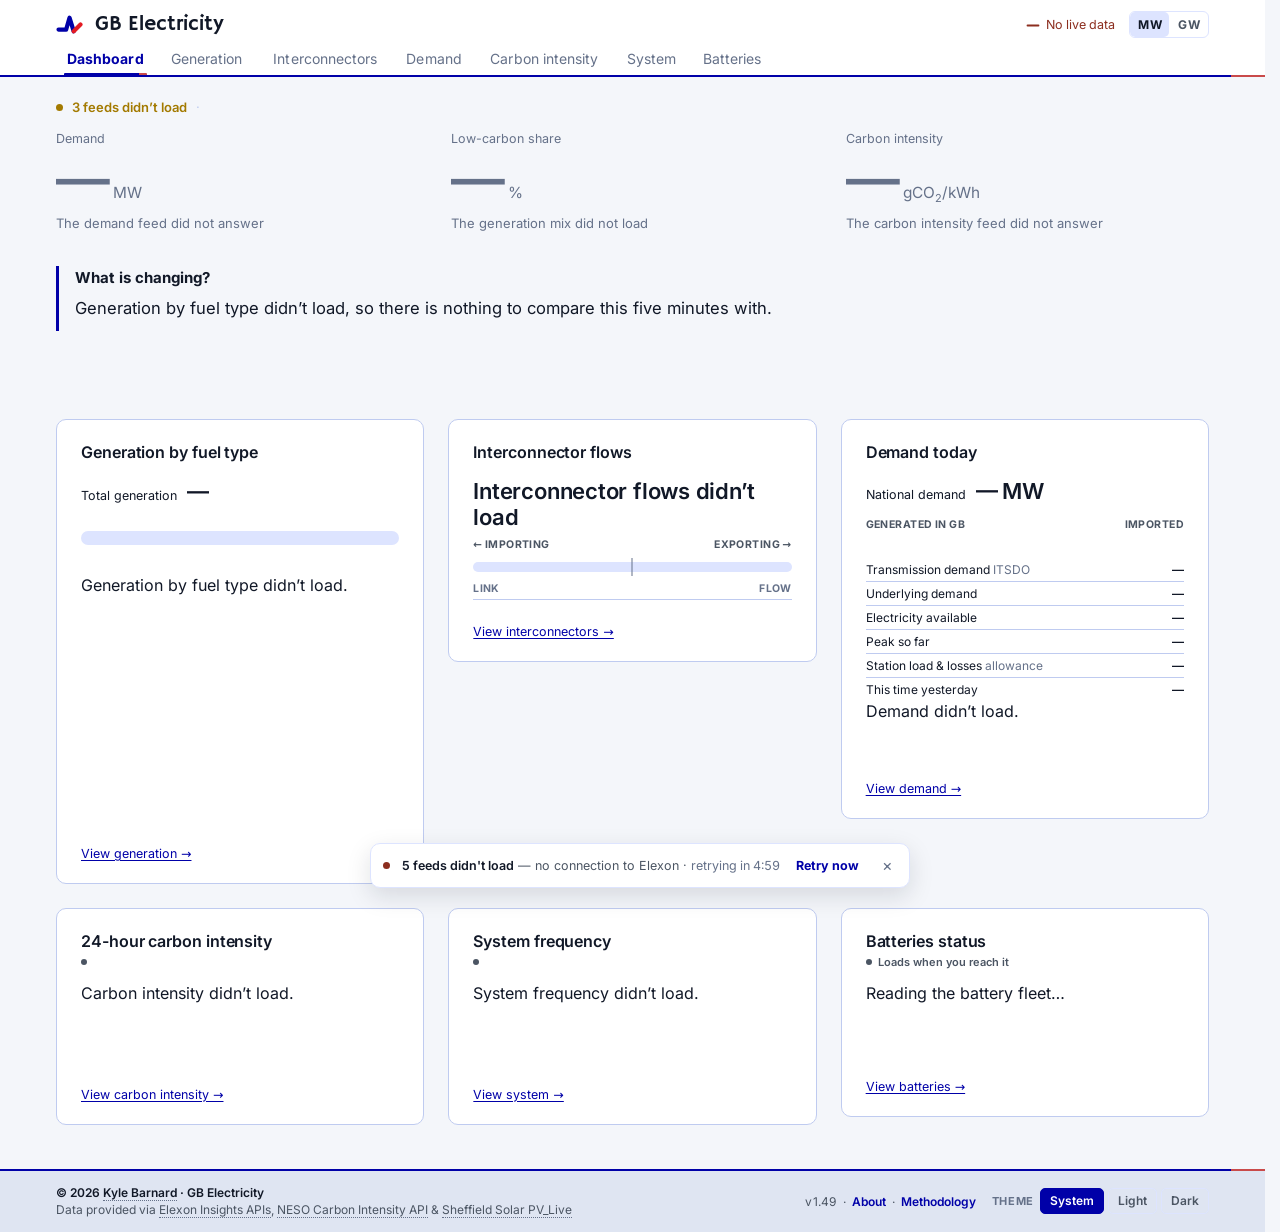
==== commit e83ec43f: "rev 143-144 (v1.49): six panels, one per page v1.48 was verified but never deployed, so this carries" ====
--- a/index.html
+++ b/index.html
@@ -1,5 +1,5 @@
 <!doctype html>
-<!-- GENERATED from dash/GB_Electricity_v1.47.html (md5 fa9a438c39ad97a73589f03865b373f3) by tools/pages147.mjs — do not edit; edit the dashboard and re-run. -->
+<!-- GENERATED from dash/GB_Electricity_v1.49.html (md5 719b2f2155200eb26b84f54936e91b6f) by tools/pages149.mjs — do not edit; edit the dashboard and re-run. -->
 <html lang="en-GB" data-page="next" class="page-ic">
 <head>
 <meta charset="UTF-8">
@@ -7,8 +7,9 @@
 <title>GB Electricity — Live Generation & Demand</title>
 <meta name="description" content="The whole GB electricity system on one page: what is generating now, what the country is drawing, what it is emitting, and what is changing.">
 <link rel="canonical" href="https://gbelectricity.uk/">
-<meta name="generator" content="pages147.mjs — from GB Electricity v1.47">
-<script type="application/ld+json">{"@context":"https://schema.org","@type":"WebPage","name":"GB Electricity — Live Generation & Demand","url":"https://gbelectricity.uk/","description":"The whole GB electricity system on one page: what is generating now, what the country is drawing, what it is emitting, and what is changing.","isPartOf":{"@type":"WebSite","name":"GB Electricity","url":"https://gbelectricity.uk/"}}</script>
+<meta name="generator" content="pages149.mjs — from GB Electricity v1.49">
+<script type="application/ld+json">{"@context":"https://schema.org","@type":"WebPage","name":"GB Electricity — Live Generation & Demand","url":"https://gbelectricity.uk/","description":"The whole GB electricity system on one page: what is generating now, what the country is drawing, what it is emitting, and what is changing.","isPartOf":{"@id":"https://gbelectricity.uk/#website"}}</script>
+<script type="application/ld+json">{"@context":"https://schema.org","@type":"WebSite","@id":"https://gbelectricity.uk/#website","name":"GB Electricity","alternateName":"gbelectricity.uk","url":"https://gbelectricity.uk/","description":"The whole GB electricity system on one page: what is generating now, what the country is drawing, what it is emitting, and what is changing.","inLanguage":"en-GB","publisher":{"@type":"Person","name":"Kyle Barnard","url":"https://www.linkedin.com/in/kyle-barnard/"}}</script>
 <script type="application/ld+json">{"@context":"https://schema.org","@type":"BreadcrumbList","itemListElement":[{"@type":"ListItem","position":1,"name":"GB Electricity","item":"https://gbelectricity.uk/"},{"@type":"ListItem","position":2,"name":"Live dashboard","item":"https://gbelectricity.uk/"}]}</script>
 <meta property="og:title" content="GB Electricity — Live Generation & Demand">
 <meta property="og:description" content="The whole GB electricity system on one page: what is generating now, what the country is drawing, what it is emitting, and what is changing.">
@@ -39,11 +40,11 @@
 <link rel="preload" href="assets/inter-700.woff2" as="font" type="font/woff2" crossorigin>
 <link rel="preload" href="assets/hammersmith-one-400.woff2" as="font" type="font/woff2" crossorigin>
 <style>@font-face{font-family:Inter;font-style:normal;font-weight:400;font-display:swap;src:url(assets/inter-400.woff2) format('woff2')}@font-face{font-family:Inter;font-style:normal;font-weight:600;font-display:swap;src:url(assets/inter-600.woff2) format('woff2')}@font-face{font-family:Inter;font-style:normal;font-weight:700;font-display:swap;src:url(assets/inter-700.woff2) format('woff2')}@font-face{font-family:'Hammersmith One';font-style:normal;font-weight:400;font-display:swap;src:url(assets/hammersmith-one-400.woff2) format('woff2')}
-:root{--odo-h:.8em;--card-pad-t:13px;--track-h:19px;--val-hero:44px;--val-tile:32px;--val-mid:27px;--val-small:16px;--val-unit-hero:16px;--val-unit:14px;--val-unit-mid:13.5px;--blue:#0000A8;--blue-2:#DDE4FF;--blue-line:#BFCBF0;--blue-ink:#00008A;--red:#C94A4A;--mark-red:#E31B23;--accent:var(--blue);--accent-dark:var(--blue-ink);--accent-tint:#EDF1FF;--accent-line:#C3CEF2;--blue-text:var(--blue);--head-bg:var(--blue);--mark:#111827;--ink:#111827;--ink-dim:#4B5563;--ink-mute:#657189;--page:#F4F6FA;--grey-bg:#EDF0F7;--grey-line:#DDE4FF;--surface:#FFFFFF;--mix-grid:rgba(17,24,39,.13);--ci1:#4f7a18;--ci2:#93bf34;--ci3:#f7d117;--ci4:#eb9622;--ci5:#dd6414;--ciw1:#c0cfac;--ciw2:#d8e8b6;--ciw3:#fceeab;--ciw4:#f8d9af;--ciw5:#f3c7aa;--sans:'Inter',system-ui,-apple-system,BlinkMacSystemFont,'Segoe UI',Roboto,Helvetica,Arial,sans-serif;--mono:ui-monospace,'SFMono-Regular',Consolas,'Liberation Mono',Menlo,monospace;--display:'Hammersmith One',var(--sans);--c-nuclear:#6D4ACD;--c-biomass:#4E9A5B;--c-hydro:#10568C;--c-wind:#0EA5A8;--teal-pale:#EAF6F5;--teal-text:#1B7273;--c-storage:#8A3362;--c-imports:#7386D5;--c-gas:#9B1111;--c-other:#A37A00;--flow-in:#0F6F70;--flow-out:#8C2E1F;--flow-out-ink:#8C2E1F;--flow-zero:#D9D9D9;--temp-warm:#8C2E1F;--temp-cool:#0F6F70;--solar-line:#8A6D0B;--solar-fill:#F7E9B0;--hatch-est:repeating-linear-gradient(135deg,transparent 0 5.1px,
+:root{--odo-h:.8em;--card-pad-t:13px;--track-h:19px;--val-hero:44px;--val-tile:32px;--val-mid:27px;--val-small:16px;--val-unit-hero:16px;--val-unit:14px;--val-unit-mid:13.5px;--blue:#0000A8;--blue-2:#DDE4FF;--blue-line:#BFCBF0;--blue-ink:#00008A;--red:#C94A4A;--mark-red:#E31B23;--accent:var(--blue);--accent-dark:var(--blue-ink);--accent-tint:#EDF1FF;--accent-line:#C3CEF2;--blue-text:var(--blue);--head-bg:var(--blue);--mark:#111827;--ink:#111827;--ink-dim:#4B5563;--ink-mute:#657189;--page:#F4F6FA;--grey-bg:#EDF0F7;--grey-line:#DDE4FF;--surface:#FFFFFF;--mix-grid:rgba(17,24,39,.13);--ci1:#4f7a18;--ci2:#729528;--ci3:#a18706;--ci4:#c37812;--ci5:#dd6414;--ciw1:#c0cfac;--ciw2:#ccd9b2;--ciw3:#ddd4a5;--ciw4:#e9ceaa;--ciw5:#f3c7aa;--sans:'Inter',system-ui,-apple-system,BlinkMacSystemFont,'Segoe UI',Roboto,Helvetica,Arial,sans-serif;--mono:ui-monospace,'SFMono-Regular',Consolas,'Liberation Mono',Menlo,monospace;--display:'Hammersmith One',var(--sans);--c-nuclear:#6D4ACD;--c-biomass:#4E9A5B;--c-hydro:#10568C;--c-wind:#0EA5A8;--teal-pale:#EAF6F5;--teal-text:#1B7273;--c-storage:#8A3362;--c-imports:#7386D5;--c-gas:#9B1111;--c-other:#A37A00;--flow-in:#0F6F70;--flow-out:#8C2E1F;--flow-out-ink:#8C2E1F;--flow-zero:#D9D9D9;--temp-warm:#8C2E1F;--temp-cool:#0F6F70;--solar-line:#8A6D0B;--solar-fill:#F7E9B0;--hatch-est:repeating-linear-gradient(135deg,transparent 0 5.1px,
                 var(--solar-line) 5.7px 7.4px,transparent 8px);--hatch-est-sm:repeating-linear-gradient(135deg,transparent 0 2.8px,
-                   var(--solar-line) 3.2px 4.6px,transparent 5px);--daylight:#FFF9E9;--night:#F7F9FC;--foot-bg:#DFE5F2;--head-ink:#FFFFFF;--ok:#0A7A3C;--warn:#98671B;--bad:#8C2E1F;--bad-bg:#FBE9E5}html[data-theme=dark]{--blue:#2B3A78;--blue-2:#1E2440;--blue-line:#303A5E;--blue-ink:#3A4A92;--blue-text:#9DB4FF;--red:#D75755;--mark-red:#EF3F48;--mark:#E9EBF4;--accent:var(--blue);--accent-dark:var(--blue-ink);--accent-tint:#1E2440;--accent-line:#303A5E;--head-bg:var(--blue);--ink:#E9EBF4;--ink-dim:#A0A8BC;--ink-mute:#788298;--page:#0F111A;--grey-bg:#1C2030;--grey-line:#272E44;--surface:#171922;--mix-grid:rgba(233,235,244,.16);--fb-tail:.3;--ciw1:#2a3a1f;--ciw2:#415128;--ciw3:#63581e;--ciw4:#5f4422;--ciw5:#5a331d;--c-nuclear:#7942DC;--c-biomass:#5A9E65;--c-hydro:#2069A5;--c-wind:#1EB3B6;--teal-pale:#152A2B;--teal-text:#35C8C9;--c-storage:#984C72;--c-imports:#6F87F9;--c-gas:#B3241F;--c-other:#B88B0D;--flow-in:#2FA3A4;--flow-out:#C4574A;--flow-out-ink:#C86458;--flow-zero:#383846;--temp-warm:#C86458;--temp-cool:#2FA3A4;--solar-line:#E3BE4A;--solar-fill:#4A3F1A;--daylight:#252325;--night:#1B1F2E;--foot-bg:#080A11;--head-ink:#EEF1FF;--ok:#4EC17E;--warn:#D5A94E;--bad:#E0736A;--bad-bg:#2B1614}:root{--measure:74ch}:root{--red-tail:34px}@media (max-width:760px){:root{--red-tail:20px}}:root{--ctl-h:28px;--ctl-r:7px;--ctl-border:var(--blue-line);--ctl-on-bg:var(--blue-2);--ctl-on-ink:var(--blue-text)}@media (pointer:coarse){:root{--ctl-h:44px}}:root{--blue-pale:var(--accent-tint)}</style>
-<link rel="stylesheet" href="/styles.css?v=1.47">
-<style>.to-top{position:fixed;right:18px;bottom:18px;z-index:40;display:inline-flex;align-items:center;gap:7px;min-height:44px;padding:0 16px 0 13px;border-radius:22px;background:var(--surface);color:var(--ink);text-decoration:none;border:1px solid var(--grey-line);box-shadow:0 2px 10px rgba(17,24,39,.1);font-size:13.5px;font-weight:600}.to-top[hidden]{display:none}.to-top svg{width:17px;height:17px;flex-shrink:0;color:var(--blue-text)}.to-top:hover{border-color:var(--blue-text);color:var(--blue-text)}.to-top:focus-visible{outline:2px solid var(--blue-text);outline-offset:3px}@media (prefers-reduced-motion:no-preference){html{scroll-behavior:smooth}}#page-nav{scroll-margin-top:78px}.page-article h2{scroll-margin-top:78px}@media (max-width:560px){.to-top{right:12px;bottom:12px;padding:0 14px 0 11px}}.page-main{max-width:880px;margin:0 auto;padding:22px 18px 46px}.page-crumb{margin:0 0 4px;font-size:12.5px}.page-crumb a{color:var(--blue-text);text-decoration:none}.page-crumb a:hover{text-decoration:underline}.page-h1{margin:6px 0 6px;font-size:26px;line-height:1.15;color:var(--ink)}.page-lede{margin:0 0 22px;font-size:15px;line-height:1.6;color:var(--ink-dim);max-width:74ch}a.brand-reset{text-decoration:none;color:inherit;display:flex}.page-article h2{margin:30px 0 9px;font-size:13.5px;font-weight:700;letter-spacing:.06em;text-transform:uppercase;color:var(--blue-text);scroll-margin-top:10px;padding-top:14px;border-top:1px solid var(--grey-line)}.page-article h2:first-of-type{margin-top:4px;padding-top:0;border-top:none}.page-article .seo-lede{font-size:16px;line-height:1.6;color:var(--ink);margin:0 0 12px;max-width:74ch}.page-article .seo-points{list-style:none;margin:8px 0 14px;padding:2px 0 2px 13px;border-left:2px solid var(--blue-line);max-width:74ch}.page-article .seo-points li{margin:0 0 6px;line-height:1.55;font-size:14.5px}.page-article .seo-points b{color:var(--ink)}.page-article ul{max-width:74ch}.page-article li{font-size:14.5px;line-height:1.6;margin:0 0 6px}.page-next{margin:34px 0 0;padding-top:16px;border-top:1px solid var(--grey-line);font-size:13.5px;display:flex;gap:18px;flex-wrap:wrap}.page-next a{color:var(--blue-text)}.page-toc{margin:0 0 22px;padding:12px 14px;background:var(--grey-bg);border-radius:8px;border:1px solid var(--grey-line)}.page-toc .k{font-size:9.5px;font-weight:700;letter-spacing:.09em;text-transform:uppercase;color:var(--ink-mute);margin-bottom:8px}.page-toc ol{margin:0;padding:0;list-style:none;columns:2;column-gap:26px}@media (max-width:700px){.page-toc ol{columns:1}}.page-toc li{break-inside:avoid;margin:0 0 5px}.page-toc a{font-size:12.5px;color:var(--ink-dim);text-decoration:none;border-bottom:1px solid transparent}.page-toc a:hover{color:var(--blue-text);border-bottom-color:var(--blue-text)}.page-toc a:focus-visible{outline:2px solid var(--blue-text);outline-offset:2px;border-radius:2px}.page-article h2{scroll-margin-top:86px}@media (max-width:620px){.page-h1{font-size:22px}}.stub{border:1px solid var(--blue-line);background:var(--grey-bg);border-radius:10px;padding:18px 20px;margin:6px 0 8px;max-width:74ch}.stub-k{font-size:9.5px;font-weight:700;letter-spacing:.09em;text-transform:uppercase;color:var(--blue-text);margin-bottom:9px}.stub-lede{margin:0 0 10px;font-size:15px;line-height:1.6;color:var(--ink)}.stub p{margin:0 0 10px;font-size:14px;line-height:1.6;color:var(--ink-dim)}.stub p:last-child{margin-bottom:0}.stub-feeds{font-size:13px}.stub a{color:var(--blue-text)}.page-ic .page-main{max-width:1280px}.page-ic .page-main{padding-left:56px;padding-right:56px}.page-ic .masthead .wrap,.page-ic footer .wrap{max-width:1280px;padding-left:56px;padding-right:56px}.page-ic .panel{margin-top:4px}.page-ic .panel>.panel-head>h2.h2-dup{position:absolute;width:1px;height:1px;overflow:hidden;clip-path:inset(50%);white-space:nowrap}.page-ic .ic-prose{max-width:74ch;margin:30px auto 0}.page-ic .ic-prose.wide{max-width:none}.page-ic .ic-prose h2{margin:30px 0 8px;font-size:19px;line-height:1.25;color:var(--ink)}.page-ic .ic-prose h2:first-child{margin-top:0}.page-ic .ic-prose p{margin:0 0 12px;font-size:14.5px;line-height:1.62;color:var(--ink-dim);max-width:74ch}.page-ic .ic-prose li b,.page-ic .ic-prose p b{color:var(--ink)}.page-ic .ic-prose ul{margin:8px 0 14px;padding-left:18px;max-width:74ch}.page-ic .ic-prose li{font-size:14.5px;line-height:1.6;margin:0 0 7px;color:var(--ink-dim)}.page-ic .ic-prose a{color:var(--blue-text)}.page-ic .ic-fold{border-top:1px solid var(--grey-line);padding:10px 0 2px}.page-ic .ic-fold>summary{cursor:pointer;list-style:none}.page-ic .ic-fold>summary::-webkit-details-marker{display:none}.page-ic .ic-fold>summary::after{content:"+";float:right;color:var(--ink-dim);font-weight:700;font-size:19px;line-height:1}.page-ic .ic-fold[open]>summary::after{content:"\2212"}.page-ic .ic-fold>summary h2{margin:0!important}.page-ic .ic-fold-body{padding-top:2px}.page-ic .ic-note{border-left:3px solid var(--blue-line);padding:2px 0 2px 14px;margin:14px 0 16px;max-width:74ch}.page-ic .ic-note p{margin:0 0 8px}.page-ic .ic-note p:last-child{margin-bottom:0}.ic-ref-wrap{margin:10px 0 6px;overflow-x:auto;-webkit-overflow-scrolling:touch;border:1px solid var(--blue-line);border-radius:9px}.ic-ref{border-collapse:collapse;width:100%;min-width:720px;font-size:13px}.ic-ref caption{text-align:left;padding:11px 13px 0;font-size:12.5px;color:var(--ink-mute);caption-side:top}.ic-ref td,.ic-ref th{padding:9px 13px;text-align:left;vertical-align:top;border-bottom:1px solid var(--grey-line)}.ic-ref thead th{font-size:9.5px;font-weight:700;letter-spacing:.07em;text-transform:uppercase;color:var(--ink-mute);background:var(--grey-bg);white-space:nowrap}.ic-ref tbody tr:last-child td{border-bottom:none}.ic-ref td.num{text-align:right;font-variant-numeric:tabular-nums;white-space:nowrap}.ic-ref th.num{text-align:right;width:17%}.ic-ref .lk{font-weight:700;color:var(--ink);white-space:nowrap}.ic-ref .cc{color:var(--ink-dim)}.ic-ref a{color:var(--blue-text)}html[data-page=carbon-intensity] .em-side{margin:14px 0 0}html[data-page=carbon-intensity] .em-side .tile{max-width:460px}html[data-page=carbon-intensity] .em-side-note{margin:10px 0 0;font-size:13px;line-height:1.55;color:var(--ink-dim);max-width:52ch}html[data-page=carbon-intensity] .em-side-note b{color:var(--ink);font-variant-numeric:tabular-nums}@media (min-width:1200px){html[data-page=carbon-intensity] .emouter{display:grid;grid-template-columns:minmax(0,900px) minmax(300px,1fr);column-gap:32px;align-items:start}html[data-page=carbon-intensity] .emouter>#ci-emissions{grid-column:1}html[data-page=carbon-intensity] .emouter>.em-side{grid-column:2;grid-row:1;margin-top:44px}html[data-page=carbon-intensity] .em-side .tile{max-width:none}}.page-ic .ic-map{padding:16px 18px 12px}.page-ic .ic-map-box{border:1px solid var(--grey-line);border-radius:9px;overflow:hidden;width:100%;max-width:760px;align-self:center;box-sizing:border-box}.page-ic .ic-map-cap{margin:8px 0 0;font-size:12px;line-height:1.5;color:var(--ink-mute);max-width:none}.page-ic .ic-map-sw{display:inline-block;width:16px;height:0;border-top:3px solid var(--flow-zero);vertical-align:middle;margin:0 3px 0 2px;border-radius:2px}.page-ic .ic-map-sw.in{border-color:var(--flow-in)}.page-ic .ic-map-sw.out{border-color:var(--flow-out)}.ic-jump{display:flex;flex-wrap:wrap;gap:6px 14px;margin:6px 0 22px;font-size:13.5px}.ic-jump a{color:var(--blue-text);white-space:nowrap}.ic-link{border-top:1px solid var(--grey-line);scroll-margin-top:84px}.ic-link:last-of-type{border-bottom:1px solid var(--grey-line)}.ic-link>summary{list-style:none;cursor:pointer;padding:14px 28px 12px 0;position:relative}.ic-link>summary::-webkit-details-marker{display:none}.ic-link>summary::after{content:"";position:absolute;right:6px;top:22px;width:9px;height:9px;border-right:2px solid var(--ink-mute);border-bottom:2px solid var(--ink-mute);transform:rotate(45deg);transition:transform .18s ease}.ic-link[open]>summary::after{transform:rotate(225deg);top:26px}.ic-link>summary:hover h3 .ic-link-anchor{text-decoration:underline;text-underline-offset:3px}.ic-link>summary:focus-visible{outline:2px solid var(--blue-line);outline-offset:2px;border-radius:4px}.ic-link .ic-link-body{padding:2px 0 20px}.ic-link .back-to-table{display:none}.ic-link[open] .back-to-table{display:inline-flex;align-items:center;gap:7px;margin:0 0 14px;padding:6px 13px 6px 11px;border-radius:18px;background:var(--grey-bg);border:1px solid var(--grey-line);color:var(--blue-text);font-size:13px;font-weight:600;line-height:1.3;font-family:inherit;cursor:pointer}.ic-link[open] .back-to-table.foot{margin:18px 0 4px}.ic-link[open] .back-to-table:hover{border-color:var(--blue-text)}.ic-link[open] .back-to-table:focus-visible{outline:2px solid var(--blue-text);outline-offset:2px}.ic-link h3{margin:0 0 6px;font-size:17px;line-height:1.3;color:var(--ink);display:flex;flex-wrap:wrap;align-items:baseline;gap:4px 12px}.ic-link h3 .ic-link-anchor{color:var(--ink);text-decoration:none}.ic-link h3 .ic-link-anchor:focus-visible,.ic-link h3 .ic-link-anchor:hover{text-decoration:underline;text-underline-offset:3px}.ic-link .ic-link-sub{font-size:13px;font-weight:400;color:var(--ink-dim)}.ic-link .ic-link-sub .ds{color:var(--ink)}.ic-link .ic-link-live{display:block;font-size:14.5px;line-height:1.55;margin:0;color:var(--ink-dim)}.ic-link .ic-link-live b{color:var(--ink);font-variant-numeric:tabular-nums}.ic-link .ic-link-live.is-pending{color:var(--ink-mute);font-style:italic}.ic-link .ic-trace-box{position:relative;width:100%;min-width:0;max-width:100%;touch-action:pan-y;-webkit-user-select:none;user-select:none}.ic-link svg.ic-trace{display:block;width:100%;min-height:120px}.ic-link .ic-trace-cap{font-size:12.5px;color:var(--ink-mute);margin:4px 0 14px;line-height:1.5}.ic-link .ic-trace-cap b{color:var(--ink-dim);font-variant-numeric:tabular-nums}.ic-link .ic-30{margin:6px 0 16px}.ic-link .ic-30-h{margin:0 0 4px;font-size:13px;font-weight:700;letter-spacing:.02em;color:var(--ink)}.ic-link .ic-30-unit{font-weight:400;color:var(--ink-mute)}.ic-link .ic-30-status{margin:0 0 6px;font-size:13px;color:var(--ink-mute);font-style:italic}.ic-link .ic-30-status.is-error{color:var(--bad);font-style:normal}.ic-link .ic-30-status.is-hidden{display:none}.ic-link .ic-30-box{position:relative;width:100%;min-width:0;max-width:100%;touch-action:pan-y;-webkit-user-select:none;user-select:none}.ic-link svg.ic-30-chart{display:block;width:100%;min-height:0}.ic-link .ic-30-cap{font-size:12.5px;color:var(--ink-mute);margin:4px 0 0;line-height:1.5}.ic-link .ic-30-cap b{color:var(--ink-dim);font-variant-numeric:tabular-nums}.ic-link table.facts{border-collapse:collapse;width:100%;font-size:13.5px;margin:0 0 12px;max-width:74ch}.ic-link table.facts th{text-align:left;font-weight:700;color:var(--blue-text);padding:5px 12px 5px 0;vertical-align:top;white-space:nowrap;border-bottom:1px solid var(--grey-line);width:1%}.ic-link table.facts td{padding:5px 0;border-bottom:1px solid var(--grey-line);color:var(--ink);line-height:1.5}.ic-link table.facts tr:last-child td,.ic-link table.facts tr:last-child th{border-bottom:none}.ic-link p.capnote{font-size:13.5px;line-height:1.55;color:var(--ink);margin:0 0 12px;border-left:3px solid var(--bad);padding-left:12px}.ic-link p.capnote b{color:var(--bad)}.ic-link .ic-link-tecsrc{color:var(--ink-mute);font-size:12.5px}.ic-link .ic-link-note{margin:0 0 10px}.ic-link .ic-link-src{font-size:13px;margin:0}.ic-link .ic-link-src a{color:var(--blue-text);text-decoration:underline;text-underline-offset:2px}.ic-links .srcnote{font-size:12.5px;color:var(--ink-mute);line-height:1.5;margin:14px 0 0}@media (max-width:900px){.page-ic .page-main{padding-left:20px;padding-right:20px}}@media (max-width:700px){.page-ic .page-main{padding-left:12px;padding-right:12px}.page-ic .ic-prose h2{font-size:17.5px}.ic-link h3{font-size:16px}}</style>
+                   var(--solar-line) 3.2px 4.6px,transparent 5px);--daylight:#FFF9E9;--night:#F7F9FC;--foot-bg:#DFE5F2;--head-ink:#FFFFFF;--ok:#0A7A3C;--warn:#98671B;--bad:#8C2E1F;--bad-bg:#FBE9E5}html[data-theme=dark]{--blue:#2B3A78;--blue-2:#1E2440;--blue-line:#303A5E;--blue-ink:#3A4A92;--blue-text:#9DB4FF;--red:#D75755;--mark-red:#EF3F48;--mark:#E9EBF4;--accent:var(--blue);--accent-dark:var(--blue-ink);--accent-tint:#1E2440;--accent-line:#303A5E;--head-bg:var(--blue);--ink:#E9EBF4;--ink-dim:#A0A8BC;--ink-mute:#788298;--page:#0F111A;--grey-bg:#1C2030;--grey-line:#272E44;--surface:#171922;--mix-grid:rgba(233,235,244,.16);--fb-tail:.3;--ciw1:#2a3a1f;--ciw2:#415128;--ciw3:#63581e;--ciw4:#5f4422;--ciw5:#5a331d;--ci1:#4f7a18;--ci2:#93bf34;--ci3:#f7d117;--ci4:#eb9622;--ci5:#dd6414;--c-nuclear:#7942DC;--c-biomass:#5A9E65;--c-hydro:#2069A5;--c-wind:#1EB3B6;--teal-pale:#152A2B;--teal-text:#35C8C9;--c-storage:#984C72;--c-imports:#6F87F9;--c-gas:#B3241F;--c-other:#B88B0D;--flow-in:#2FA3A4;--flow-out:#C4574A;--flow-out-ink:#C86458;--flow-zero:#383846;--temp-warm:#C86458;--temp-cool:#2FA3A4;--solar-line:#E3BE4A;--solar-fill:#4A3F1A;--daylight:#252325;--night:#1B1F2E;--foot-bg:#080A11;--head-ink:#EEF1FF;--ok:#4EC17E;--warn:#D5A94E;--bad:#E0736A;--bad-bg:#2B1614}:root{--measure:74ch}:root{--red-tail:34px}@media (max-width:760px){:root{--red-tail:20px}}:root{--ctl-h:28px;--ctl-r:7px;--ctl-border:var(--blue-line);--ctl-on-bg:var(--blue-2);--ctl-on-ink:var(--blue-text)}@media (pointer:coarse){:root{--ctl-h:44px}}:root{--blue-pale:var(--accent-tint)}</style>
+<link rel="stylesheet" href="/styles.css?v=1.49">
+<style>.to-top{position:fixed;right:18px;bottom:18px;z-index:40;display:inline-flex;align-items:center;gap:7px;min-height:44px;padding:0 16px 0 13px;border-radius:22px;background:var(--surface);color:var(--ink);text-decoration:none;border:1px solid var(--grey-line);box-shadow:0 2px 10px rgba(17,24,39,.1);font-size:13.5px;font-weight:600}.to-top[hidden]{display:none}.to-top svg{width:17px;height:17px;flex-shrink:0;color:var(--blue-text)}.to-top:hover{border-color:var(--blue-text);color:var(--blue-text)}.to-top:focus-visible{outline:2px solid var(--blue-text);outline-offset:3px}@media (prefers-reduced-motion:no-preference){html{scroll-behavior:smooth}}#page-nav{scroll-margin-top:78px}.page-article h2{scroll-margin-top:78px}@media (max-width:560px){.to-top{right:12px;bottom:12px;padding:0 14px 0 11px}}.page-main{max-width:880px;margin:0 auto;padding:22px 18px 46px}.page-crumb{margin:0 0 4px;font-size:12.5px}.page-crumb a{color:var(--blue-text);text-decoration:none}.page-crumb a:hover{text-decoration:underline}.page-h1{margin:6px 0 6px;font-size:26px;line-height:1.15;color:var(--ink)}.page-lede{margin:0 0 22px;font-size:15px;line-height:1.6;color:var(--ink-dim);max-width:74ch}a.brand-reset{text-decoration:none;color:inherit;display:flex}.page-article h2{margin:30px 0 9px;font-size:13.5px;font-weight:700;letter-spacing:.06em;text-transform:uppercase;color:var(--blue-text);scroll-margin-top:10px;padding-top:14px;border-top:1px solid var(--grey-line)}.page-article h2:first-of-type{margin-top:4px;padding-top:0;border-top:none}.page-article .seo-lede{font-size:16px;line-height:1.6;color:var(--ink);margin:0 0 12px;max-width:74ch}.page-article .seo-points{list-style:none;margin:8px 0 14px;padding:2px 0 2px 13px;border-left:2px solid var(--blue-line);max-width:74ch}.page-article .seo-points li{margin:0 0 6px;line-height:1.55;font-size:14.5px}.page-article .seo-points b{color:var(--ink)}.page-article ul{max-width:74ch}.page-article li{font-size:14.5px;line-height:1.6;margin:0 0 6px}.page-next{margin:34px 0 0;padding-top:16px;border-top:1px solid var(--grey-line);font-size:13.5px;display:flex;gap:18px;flex-wrap:wrap}.page-next a{color:var(--blue-text)}.page-toc{margin:0 0 22px;padding:12px 14px;background:var(--grey-bg);border-radius:8px;border:1px solid var(--grey-line)}.page-toc .k{font-size:9.5px;font-weight:700;letter-spacing:.09em;text-transform:uppercase;color:var(--ink-mute);margin-bottom:8px}.page-toc ol{margin:0;padding:0;list-style:none;columns:2;column-gap:26px}@media (max-width:700px){.page-toc ol{columns:1}}.page-toc li{break-inside:avoid;margin:0 0 5px}.page-toc a{font-size:12.5px;color:var(--ink-dim);text-decoration:none;border-bottom:1px solid transparent}.page-toc a:hover{color:var(--blue-text);border-bottom-color:var(--blue-text)}.page-toc a:focus-visible{outline:2px solid var(--blue-text);outline-offset:2px;border-radius:2px}.page-article h2{scroll-margin-top:86px}@media (max-width:620px){.page-h1{font-size:22px}}.stub{border:1px solid var(--blue-line);background:var(--grey-bg);border-radius:10px;padding:18px 20px;margin:6px 0 8px;max-width:74ch}.stub-k{font-size:9.5px;font-weight:700;letter-spacing:.09em;text-transform:uppercase;color:var(--blue-text);margin-bottom:9px}.stub-lede{margin:0 0 10px;font-size:15px;line-height:1.6;color:var(--ink)}.stub p{margin:0 0 10px;font-size:14px;line-height:1.6;color:var(--ink-dim)}.stub p:last-child{margin-bottom:0}.stub-feeds{font-size:13px}.stub a{color:var(--blue-text)}.page-ic .page-main{max-width:1280px}.page-ic .page-main{padding-left:56px;padding-right:56px}.masthead .wrap,footer .wrap{max-width:1280px;padding-left:56px;padding-right:56px}.page-ic .panel{margin-top:4px}.page-ic .panel>.panel-head>h2.h2-dup{position:absolute;width:1px;height:1px;overflow:hidden;clip-path:inset(50%);white-space:nowrap}.page-ic .ic-prose{max-width:74ch;margin:30px auto 0}.page-ic .ic-prose.wide{max-width:none}.page-ic .ic-prose h2{margin:30px 0 8px;font-size:19px;line-height:1.25;color:var(--ink)}.page-ic .ic-prose h2:first-child{margin-top:0}.page-ic .ic-prose p{margin:0 0 12px;font-size:14.5px;line-height:1.62;color:var(--ink-dim);max-width:74ch}.page-ic .ic-prose li b,.page-ic .ic-prose p b{color:var(--ink)}.page-ic .ic-prose ul{margin:8px 0 14px;padding-left:18px;max-width:74ch}.page-ic .ic-prose li{font-size:14.5px;line-height:1.6;margin:0 0 7px;color:var(--ink-dim)}.page-ic .ic-prose a{color:var(--blue-text)}.page-ic .ic-fold{border-top:1px solid var(--grey-line);padding:10px 0 2px}.page-ic .ic-fold>summary{cursor:pointer;list-style:none}.page-ic .ic-fold>summary::-webkit-details-marker{display:none}.page-ic .ic-fold>summary::after{content:"+";float:right;color:var(--ink-dim);font-weight:700;font-size:19px;line-height:1}.page-ic .ic-fold[open]>summary::after{content:"\2212"}.page-ic .ic-fold>summary h2{margin:0!important}.page-ic .ic-fold-body{padding-top:2px}.page-ic .ic-note{border-left:3px solid var(--blue-line);padding:2px 0 2px 14px;margin:14px 0 16px;max-width:74ch}.page-ic .ic-note p{margin:0 0 8px}.page-ic .ic-note p:last-child{margin-bottom:0}.ic-ref-wrap{margin:10px 0 6px;overflow-x:auto;-webkit-overflow-scrolling:touch;border:1px solid var(--blue-line);border-radius:9px}.ic-ref{border-collapse:collapse;width:100%;min-width:720px;font-size:13px}.ic-ref caption{text-align:left;padding:11px 13px 0;font-size:12.5px;color:var(--ink-mute);caption-side:top}.ic-ref td,.ic-ref th{padding:9px 13px;text-align:left;vertical-align:top;border-bottom:1px solid var(--grey-line)}.ic-ref thead th{font-size:9.5px;font-weight:700;letter-spacing:.07em;text-transform:uppercase;color:var(--ink-mute);background:var(--grey-bg);white-space:nowrap}.ic-ref tbody tr:last-child td{border-bottom:none}.ic-ref td.num{text-align:right;font-variant-numeric:tabular-nums;white-space:nowrap}.ic-ref th.num{text-align:right;width:17%}.ic-ref .lk{font-weight:700;color:var(--ink);white-space:nowrap}.ic-ref .cc{color:var(--ink-dim)}.ic-ref a{color:var(--blue-text)}html[data-page=carbon-intensity] .em-side{margin:14px 0 0}html[data-page=carbon-intensity] .em-side .tile{max-width:460px}html[data-page=carbon-intensity] .em-side-note{margin:10px 0 0;font-size:13px;line-height:1.55;color:var(--ink-dim);max-width:52ch}html[data-page=carbon-intensity] .em-side-note b{color:var(--ink);font-variant-numeric:tabular-nums}@media (min-width:1200px){html[data-page=carbon-intensity] .emouter{display:grid;grid-template-columns:minmax(0,900px) minmax(300px,1fr);column-gap:32px;align-items:start}html[data-page=carbon-intensity] .emouter>#ci-emissions{grid-column:1}html[data-page=carbon-intensity] .emouter>.em-side{grid-column:2;grid-row:1;margin-top:44px}html[data-page=carbon-intensity] .em-side .tile{max-width:none}}.page-ic .ic-map{padding:16px 18px 12px}.page-ic .ic-map-box{border:1px solid var(--grey-line);border-radius:9px;overflow:hidden;width:100%;max-width:760px;align-self:center;box-sizing:border-box}.page-ic .ic-map-cap{margin:8px 0 0;font-size:12px;line-height:1.5;color:var(--ink-mute);max-width:none}.page-ic .ic-map-sw{display:inline-block;width:16px;height:0;border-top:3px solid var(--flow-zero);vertical-align:middle;margin:0 3px 0 2px;border-radius:2px}.page-ic .ic-map-sw.in{border-color:var(--flow-in)}.page-ic .ic-map-sw.out{border-color:var(--flow-out)}.ic-jump{display:flex;flex-wrap:wrap;gap:6px 14px;margin:6px 0 22px;font-size:13.5px}.ic-jump a{color:var(--blue-text);white-space:nowrap}.ic-link{border-top:1px solid var(--grey-line);scroll-margin-top:84px}.ic-link:last-of-type{border-bottom:1px solid var(--grey-line)}.ic-link>summary{list-style:none;cursor:pointer;padding:14px 28px 12px 0;position:relative}.ic-link>summary::-webkit-details-marker{display:none}.ic-link>summary::after{content:"";position:absolute;right:6px;top:22px;width:9px;height:9px;border-right:2px solid var(--ink-mute);border-bottom:2px solid var(--ink-mute);transform:rotate(45deg);transition:transform .18s ease}.ic-link[open]>summary::after{transform:rotate(225deg);top:26px}.ic-link>summary:hover h3 .ic-link-anchor{text-decoration:underline;text-underline-offset:3px}.ic-link>summary:focus-visible{outline:2px solid var(--blue-line);outline-offset:2px;border-radius:4px}.ic-link .ic-link-body{padding:2px 0 20px}.ic-link .back-to-table{display:none}.ic-link[open] .back-to-table{display:inline-flex;align-items:center;gap:7px;margin:0 0 14px;padding:6px 13px 6px 11px;border-radius:18px;background:var(--grey-bg);border:1px solid var(--grey-line);color:var(--blue-text);font-size:13px;font-weight:600;line-height:1.3;font-family:inherit;cursor:pointer}.ic-link[open] .back-to-table.foot{margin:18px 0 4px}.ic-link[open] .back-to-table:hover{border-color:var(--blue-text)}.ic-link[open] .back-to-table:focus-visible{outline:2px solid var(--blue-text);outline-offset:2px}.ic-link h3{margin:0 0 6px;font-size:17px;line-height:1.3;color:var(--ink);display:flex;flex-wrap:wrap;align-items:baseline;gap:4px 12px}.ic-link h3 .ic-link-anchor{color:var(--ink);text-decoration:none}.ic-link h3 .ic-link-anchor:focus-visible,.ic-link h3 .ic-link-anchor:hover{text-decoration:underline;text-underline-offset:3px}.ic-link .ic-link-sub{font-size:13px;font-weight:400;color:var(--ink-dim)}.ic-link .ic-link-sub .ds{color:var(--ink)}.ic-link .ic-link-live{display:block;font-size:14.5px;line-height:1.55;margin:0;color:var(--ink-dim)}.ic-link .ic-link-live b{color:var(--ink);font-variant-numeric:tabular-nums}.ic-link .ic-link-live.is-pending{color:var(--ink-mute);font-style:italic}.ic-link .ic-trace-box{position:relative;width:100%;min-width:0;max-width:100%;touch-action:pan-y;-webkit-user-select:none;user-select:none}.ic-link svg.ic-trace{display:block;width:100%;min-height:120px}.ic-link .ic-trace-cap{font-size:12.5px;color:var(--ink-mute);margin:4px 0 14px;line-height:1.5}.ic-link .ic-trace-cap b{color:var(--ink-dim);font-variant-numeric:tabular-nums}.ic-link .ic-30{margin:6px 0 16px}.ic-link .ic-30-h{margin:0 0 4px;font-size:13px;font-weight:700;letter-spacing:.02em;color:var(--ink)}.ic-link .ic-30-unit{font-weight:400;color:var(--ink-mute)}.ic-link .ic-30-status{margin:0 0 6px;font-size:13px;color:var(--ink-mute);font-style:italic}.ic-link .ic-30-status.is-error{color:var(--bad);font-style:normal}.ic-link .ic-30-status.is-hidden{display:none}.ic-link .ic-30-box{position:relative;width:100%;min-width:0;max-width:100%;touch-action:pan-y;-webkit-user-select:none;user-select:none}.ic-link svg.ic-30-chart{display:block;width:100%;min-height:0}.ic-link .ic-30-cap{font-size:12.5px;color:var(--ink-mute);margin:4px 0 0;line-height:1.5}.ic-link .ic-30-cap b{color:var(--ink-dim);font-variant-numeric:tabular-nums}.ic-link table.facts{border-collapse:collapse;width:100%;font-size:13.5px;margin:0 0 12px;max-width:74ch}.ic-link table.facts th{text-align:left;font-weight:700;color:var(--blue-text);padding:5px 12px 5px 0;vertical-align:top;white-space:nowrap;border-bottom:1px solid var(--grey-line);width:1%}.ic-link table.facts td{padding:5px 0;border-bottom:1px solid var(--grey-line);color:var(--ink);line-height:1.5}.ic-link table.facts tr:last-child td,.ic-link table.facts tr:last-child th{border-bottom:none}.ic-link p.capnote{font-size:13.5px;line-height:1.55;color:var(--ink);margin:0 0 12px;border-left:3px solid var(--bad);padding-left:12px}.ic-link p.capnote b{color:var(--bad)}.ic-link .ic-link-tecsrc{color:var(--ink-mute);font-size:12.5px}.ic-link .ic-link-note{margin:0 0 10px}.ic-link .ic-link-src{font-size:13px;margin:0}.ic-link .ic-link-src a{color:var(--blue-text);text-decoration:underline;text-underline-offset:2px}.ic-links .srcnote{font-size:12.5px;color:var(--ink-mute);line-height:1.5;margin:14px 0 0}@media (max-width:900px){.page-ic .page-main{padding-left:20px;padding-right:20px}.masthead .wrap,footer .wrap{padding-left:20px;padding-right:20px}}@media (max-width:700px){.page-ic .page-main{padding-left:12px;padding-right:12px}.page-ic .ic-prose h2{font-size:17.5px}.ic-link h3{font-size:16px}}</style>
 </head>
 <body>
 <header class="masthead">
@@ -124,62 +125,102 @@
       <p class="nx-worth note" id="nx-worth"></p>
       </div>
     </section>
-<div class="panel" id="panel-nxmix" data-pid="NXMIX">
-      <div class="panel-head">
-        <h2>Generation by fuel type</h2>
-        <span class="note" id="nxmix-stamp"></span>
-      </div>
-      <div class="panel-body">
-        <div class="nx-total">
-          <span class="note">Total generation</span>
+<section class="nx-panels" id="nx-panels" aria-label="The system right now">
+      
+      <div class="panel" id="panel-nxmix" data-pid="NXMIX">
+        <div class="panel-head">
+          <h2>Generation by fuel type</h2>
+          <span class="note" id="nxmix-stamp"></span>
+        </div>
+        <div class="panel-body">
+          <div class="nx-total">
+            <span class="note">Total generation</span>
+            
+            <span class="nx-tot-v" id="nxmix-total"></span>
+          </div>
+          <div class="nx-track" id="nxmix-track" role="img" aria-label="Generation mix"></div>
+          <div class="nx-legend" id="nxmix-legend"></div>
+          <p class="nx-foot" id="nxmix-foot"></p>
+          <p class="nx-foot" id="nxmix-yday"></p>
+          <a class="nx-more" href="/generation">View generation →</a>
+        </div>
+      </div>
+      
+      <div class="panel" id="panel-nxic" data-pid="NXIC">
+        <div class="panel-head">
+          <h2>Interconnector flows</h2>
+          <span class="note" id="nxic-stamp"></span>
+        </div>
+        <div class="panel-body">
+          <div class="nx-net" id="nx-net"><span id="nxic-word">—</span> <span class="nx-num" id="nxic-net"></span></div>
+          <div class="nx-endlabels"><span class="cap" id="nxic-lend">← Importing</span><span class="cap">Exporting →</span></div>
+          <div class="nx-diverge" id="nxic-bar"><i class="nx-in" id="nxic-in"></i><i class="nx-out" id="nxic-out"></i><b class="nx-mid" aria-hidden="true"></b></div>
+          <div class="nx-rowhead"><span>Link</span><span>Flow</span></div>
+          <div class="nx-rows" id="nxic-rows"></div>
           
-          <span class="nx-tot-v" id="nxmix-total"></span>
-        </div>
-        <div class="nx-track" id="nxmix-track" role="img" aria-label="Generation mix"></div>
-        <div class="nx-legend" id="nxmix-legend"></div>
-        <p class="note nx-foot" id="nxmix-foot"></p>
-        <a class="nx-more" href="/generation">View generation →</a>
-      </div>
-    </div>
-<div class="panel" id="panel-nxic" data-pid="NXIC">
-      <div class="panel-head">
-        <h2>Interconnectors</h2>
-        <span class="note" id="nxic-stamp"></span>
-      </div>
-      <div class="panel-body">
-        
-        <div class="nx-net" id="nx-net"><span id="nxic-word">—</span> <span class="nx-num" id="nxic-net"></span></div>
-        <div class="nx-endlabels"><span class="cap" id="nxic-lend">← Importing</span><span class="cap">Exporting →</span></div>
-        <div class="nx-diverge" id="nxic-bar"><i class="nx-in" id="nxic-in"></i><i class="nx-out" id="nxic-out"></i><b class="nx-mid" aria-hidden="true"></b></div>
-        <div class="nx-endfigs" id="nxic-foot"></div>
-        
-        <p class="note nx-foot" id="nxic-lag"></p>
-        <a class="nx-more" href="/interconnectors">View interconnectors →</a>
-      </div>
-    </div>
-<section class="nx-cards" id="nx-cards" aria-label="Supporting context">
+          <p class="nx-foot" id="nxic-lag"></p>
+          <a class="nx-more" href="/interconnectors">View interconnectors →</a>
+        </div>
+      </div>
+      
       <div class="panel" id="panel-nxdem" data-pid="NXDEM">
-        <div class="panel-head"><h2>Demand today</h2></div>
-        <div class="panel-body">
+        <div class="panel-head">
+          <h2>Demand today</h2>
+          <span class="note" id="nxdem-stamp"></span>
+        </div>
+        <div class="panel-body">
+          <div class="nx-total">
+            <span class="note">National demand</span>
+            <span class="nx-tot-v" id="nxdem-total"></span>
+          </div>
+          <div class="nx-endlabels"><span class="cap">Generated in GB</span><span class="cap">Imported</span></div>
+          <div class="nx-split" id="nxdem-split"></div>
+          <div class="nx-rows" id="nxdem-rows"></div>
           <div class="nx-spark" id="nxdem-spark"></div>
-          <p class="note" id="nxdem-note"></p>
+          <div class="nx-legend2" id="nxdem-legend"></div>
           <a class="nx-more" href="/demand">View demand →</a>
         </div>
       </div>
+      
+      <div class="panel" id="panel-nxci" data-pid="NXCI">
+        <div class="panel-head is-stacked">
+          <h2>24-hour carbon intensity</h2>
+          <span class="nx-pstat" id="nxci-stat"><i aria-hidden="true"></i><span id="nxci-statv"></span></span>
+        </div>
+        <div class="panel-body">
+          <div class="nx-spark" id="nxci-spark"></div>
+          <p class="nx-cap" id="nxci-note"></p>
+          <p class="nx-cap" id="nxci-fact"></p>
+          <a class="nx-more" href="/carbon-intensity">View carbon intensity →</a>
+        </div>
+      </div>
+      
       <div class="panel" id="panel-nxfreq" data-pid="NXFREQ">
-        <div class="panel-head"><h2>System frequency</h2></div>
+        <div class="panel-head is-stacked">
+          <h2>System frequency</h2>
+          <span class="nx-pstat" id="nxfreq-stat"><i aria-hidden="true"></i><span id="nxfreq-statv"></span></span>
+        </div>
         <div class="panel-body">
           <div class="nx-spark" id="nxfreq-spark"></div>
-          <p class="note" id="nxfreq-note"><span id="nxfreq-val"></span><span id="nxfreq-verdict"></span></p>
+          <p class="nx-cap" id="nxfreq-note"><span id="nxfreq-val"></span><span id="nxfreq-verdict"></span></p>
+          
+          <p class="nx-cap" id="nxfreq-imb"></p>
           <a class="nx-more" href="/system">View system →</a>
         </div>
       </div>
-      <div class="panel" id="panel-nxci" data-pid="NXCI">
-        <div class="panel-head"><h2>Carbon intensity</h2></div>
-        <div class="panel-body">
-          <div class="nx-spark" id="nxci-spark"></div>
-          <p class="note" id="nxci-note"></p>
-          <a class="nx-more" href="/carbon-intensity">View carbon intensity →</a>
+      
+      <div class="panel" id="panel-nxbat" data-pid="NXBAT">
+        <div class="panel-head is-stacked">
+          <h2>Batteries status</h2>
+          <span class="nx-pstat" id="nxbat-stat"><i aria-hidden="true"></i><span id="nxbat-statv"></span></span>
+        </div>
+        <div class="panel-body">
+          <div class="nx-spark" id="nxbat-spark"></div>
+          <p class="nx-cap" id="nxbat-note"></p>
+          <p class="nx-cap" id="nxbat-instr"></p>
+          
+          <p class="nx-foot" id="nxbat-window"></p>
+          <a class="nx-more" href="/batteries">View batteries →</a>
         </div>
       </div>
     </section>
@@ -204,7 +245,7 @@
         rel="noopener noreferrer">Sheffield Solar PV_Live</a></span>
     </div>
     <div class="foot-right">
-      <span class="version-label" title="Generated from GB Electricity v1.47">v1.47</span> &middot;
+      <span class="version-label" title="Generated from GB Electricity v1.49">v1.49</span> &middot;
       <a href="/about" class="footer-link">About</a> &middot;
       <a href="/methodology" class="footer-link">Methodology</a>
       <span class="theme-pref" id="theme-pref" role="radiogroup" aria-label="Colour theme">
@@ -217,6 +258,6 @@
   </div>
 </footer>
 <script>window.__GBE_PAGE="next";</script>
-<link rel="modulepreload" href="../js/api/elexon-balancing.js?v=1.47" crossorigin><link rel="modulepreload" href="../js/api/elexon.js?v=1.47" crossorigin><link rel="modulepreload" href="../js/api/neso.js?v=1.47" crossorigin><link rel="modulepreload" href="../js/api/proxy.js?v=1.47" crossorigin><link rel="modulepreload" href="../js/api/pv-live.js?v=1.47" crossorigin><link rel="modulepreload" href="../js/data/carbon.js?v=1.47" crossorigin><link rel="modulepreload" href="../js/data/coast.js?v=1.47" crossorigin><link rel="modulepreload" href="../js/data/demand.js?v=1.47" crossorigin><link rel="modulepreload" href="../js/data/generation.js?v=1.47" crossorigin><link rel="modulepreload" href="../js/data/interconnectors.js?v=1.47" crossorigin><link rel="modulepreload" href="../js/data/model.js?v=1.47" crossorigin><link rel="modulepreload" href="../js/data/storage.js?v=1.47" crossorigin><script type="module">import{rows as e,getHealth as t,fetchFuelinst as n,fetchOutturnSummary as a,fetchDemandOutturn as s,fetchInterconnectorOutturn as i,fetchWindForecast as o,fetchWindForecastEarliest as r,fetchWindForecastLatest as l,fetchWindSolarActual as d,fetchDayAheadWindSolar as c,fetchSystemPrices as h,fetchFrequency as u,fetchTemperature as m,fetchMarketIndex as p,fetchDataset as f,fetchFuelhhByDay as g,fetchDemandOutturnStream as b,fetchFuelhhStream as y}from"../js/api/elexon.js?v=1.47";import{fetchIntensityNow as w,fetchIntensityFactors as x,fetchIntensityRange as v,fetchIntensityStats as $,fetchRegionalSnapshot as M,fetchRegionalHistory as T,fetchRegionalForward as k,fetchRegionalPostcode as F}from"../js/api/neso.js?v=1.47";import{PVLIVE_PROXY as L,fetchPvLive as S}from"../js/api/pv-live.js?v=1.47";import{systemSnapshot as E,demandHistory as H,underlyingAt as D,mw as A,dailySeries as C,dailyRecords as N,dailyWindows as I,dailyCsvRows as W,heatingGradient as O,dailyTemps as q,forecastError as B,dayAheadNdf as P,FCERR_MIN_PERIODS as R,forecastPeakFor as G,expectedGap as j,heatingGradientBy as z}from"../js/data/demand.js?v=1.47";import*as U from"../js/data/interconnectors.js?v=1.47";import*as V from"../js/data/coast.js?v=1.47";import{fetchPhysical as Z,fetchPnPeriod as _,fetchBoalf as K,fetchRemit as Y}from"../js/api/elexon-balancing.js?v=1.47";import{makeFleet as X,effectivePosition as Q,effectiveLevels as J,declaredPosition as ee,registeredHeadroom as te,unitHeadroom as ne,outages as ae}from"../js/data/storage.js?v=1.47";import*as se from"../js/data/generation.js?v=1.47";import*as ie from"../js/data/carbon.js?v=1.47";import{movement as oe,priorPoint as re,Reading as le,qualityWord as de}from"../js/data/model.js?v=1.47";!function(){const o={2025:[30,100,180,250],2026:[25,90,170,230],2027:[20,80,160,210]},oe=["very low","low","moderate","high","very high"],ce=300,he={Biomass:120,Coal:937,"Dutch Imports":474,"French Imports":53,"Gas (Combined Cycle)":394,"Gas (Open Cycle)":651,Hydro:0,"Irish Imports":458,Nuclear:0,Oil:935,Other:300,"Pumped Storage":0,Solar:0,Wind:0},ue={CCGT:"Gas (Combined Cycle)",OCGT:"Gas (Open Cycle)",COAL:"Coal",OIL:"Oil",BIOMASS:"Biomass",NUCLEAR:"Nuclear",WIND:"Wind",NPSHYD:"Hydro",PS:"Pumped Storage",OTHER:"Other"},me=["Dutch Imports","French Imports","Irish Imports"],pe={solar:"Solar"},fe=50,ge=.2,be=.5,ye=e=>`${e>=0?"+":"−"}${Math.abs(e).toFixed(3)} Hz`,we=e=>`${Math.abs(1e3*e).toFixed(0)} mHz`,xe=["#959595","#838f7a","#72885e","#618141","#4f7a18"];function ve(e){const t=Math.max(0,Math.min(1,(Number(e)||0)/100)),n=Math.min(xe.length-2,Math.floor(t*(xe.length-1))),a=t*(xe.length-1)-n,s=e=>[1,3,5].map(t=>parseInt(e.slice(t,t+2),16)),i=s(xe[n]),o=s(xe[n+1]);return"#"+i.map((e,t)=>Math.round(e+(o[t]-e)*a).toString(16).padStart(2,"0")).join("")}const $e=3e5,Me="Europe/London",Te=52.4,ke=-1.5,Fe=se.SERIES_LIST,Le=se.SERIES_BY_KEY,Se={nuclear:"Metered output from GB's nuclear reactors. They run close to flat by design and are not used to follow demand, so this figure moves only when a unit comes off or back on.",biomass:"Metered generation from plant burning organic fuel — in GB, overwhelmingly Drax. It is counted as low-carbon here, following the convention of the source data.",hydro:"Metered output from conventional hydro schemes, where water passes through a turbine once. A small, steady part of the mix that follows rainfall and river flow rather than price.",wind:"GB wind generation as metered through the transmission system. Wind connected to local distribution networks is not visible in this figure and is not included in it.",storage:"The net position of GB's pumped hydro. Positive means the units are generating; negative means they are pumping water uphill and drawing from the grid to do it.",gas:"Metered output from combined-cycle and open-cycle gas turbines. This is the fuel that usually moves to follow demand, so it takes up the slack when wind and solar fall away.",other:"Elexon's residual category — everything that does not fit one of the named fuels, plus coal and oil. It cannot be broken down further; the source defines it circularly.",solar:"Estimated output from GB's solar panels, almost all of them connected below the transmission system. It is modelled from a sample of sites rather than metered, which is why it is drawn differently everywhere on this page.",imports:"The net flow across GB's subsea and cross-border links. Positive means GB is importing from its neighbours; negative means it is exporting to them."},Ee={gas:{mw:33578,units:80},wind:{mw:31547,units:232},other:{mw:8573,units:91,note:"Includes <b>3,270 MW</b> of coal — Drax 5 and 6 and the four West Burton units — none of it generating since September 2024."},nuclear:{mw:7430,units:12,note:"Includes <b>1,020 MW</b> at Hunterston B, closed in January 2022. The operating fleet is 6,410 MW."},biomass:{mw:3675,units:13},storage:{mw:3058,units:16},hydro:{mw:1106,units:22}},He={CCGT:"Combined-cycle gas turbine",OCGT:"Open-cycle gas turbine",COAL:"Coal",OIL:"Oil",NUCLEAR:"Nuclear",WIND:"Wind (BM-metered)",NPSHYD:"Non-pumped-storage hydro",PS:"Pumped storage",BIOMASS:"Biomass",OTHER:"Other",INTELEC:"ElecLink (France)",INTEW:"East–West (Ireland)",INTFR:"IFA (France)",INTGRNL:"Greenlink (Ireland)",INTIFA2:"IFA2 (France)",INTIRL:"Moyle (N. Ireland)",INTNED:"BritNed (Netherlands)",INTNEM:"Nemo Link (Belgium)",INTNSL:"North Sea Link (Norway)",INTVKL:"Viking Link (Denmark)"},De="#0000A8",Ae="#9DB4FF";const Ce=[5,6,7,8,8,7,6,5.4,5].map(e=>"data:image/svg+xml;base64,"+btoa(function(e){return`<svg xmlns="http://www.w3.org/2000/svg" viewBox="0 0 32 32"><style>.m{fill:none;stroke-width:5;stroke-linecap:round;stroke-linejoin:round}.b{stroke:${De}}.r{stroke:#E31B23;stroke-width:${e}}@media(prefers-color-scheme:dark){.b{stroke:${Ae}}.r{stroke:#EF3F48}}</style><polyline class="m b" points="3,22 12,22 16,8 21,24"/><polyline class="m r" points="21,24 29,16"/></svg>`}(e))),Ne=Ce[Ce.length-1];let Ie=null,We=-1;function Oe(){const e=Ye("favicon");e&&(matchMedia("(prefers-reduced-motion:reduce)").matches?e.href=Ne:(Ie&&(clearInterval(Ie),Ie=null),We=0,Ie=setInterval(()=>{if(We>=Ce.length)return clearInterval(Ie),Ie=null,void(e.href=Ne);e.href=Ce[We++]},110)))}const qe={France:'<svg viewBox="0 0 36 24"><rect width="12" height="24" x="0" fill="#002395"/><rect width="12" height="24" x="12" fill="#fff"/><rect width="12" height="24" x="24" fill="#ED2939"/></svg>',Netherlands:'<svg viewBox="0 0 36 24"><rect width="36" height="24" fill="#fff"/><rect width="36" height="8" y="0" fill="#AE1C28"/><rect width="36" height="8" y="16" fill="#21468B"/></svg>',Belgium:'<svg viewBox="0 0 36 24"><rect width="12" height="24" x="0" fill="#000"/><rect width="12" height="24" x="12" fill="#FAE042"/><rect width="12" height="24" x="24" fill="#ED2939"/></svg>',Ireland:'<svg viewBox="0 0 36 24"><rect width="12" height="24" x="0" fill="#169B62"/><rect width="12" height="24" x="12" fill="#fff"/><rect width="12" height="24" x="24" fill="#FF883E"/></svg>',Germany:'<svg viewBox="0 0 36 24"><rect width="36" height="8" y="0" fill="#000"/><rect width="36" height="8" y="8" fill="#DD0000"/><rect width="36" height="8" y="16" fill="#FFCE00"/></svg>',Norway:'<svg viewBox="0 0 36 24"><rect width="36" height="24" fill="#BA0C2F"/><rect x="9" width="6" height="24" fill="#fff"/><rect y="9" width="36" height="6" fill="#fff"/><rect x="11" width="2" height="24" fill="#00205B"/><rect y="11" width="36" height="2" fill="#00205B"/></svg>',Denmark:'<svg viewBox="0 0 36 24"><rect width="36" height="24" fill="#C8102E"/><rect x="10" width="4" height="24" fill="#fff"/><rect y="10" width="36" height="4" fill="#fff"/></svg>',"United Kingdom":'<svg viewBox="0 0 36 24"><clipPath id="gbe-uk-cc"><path d="M18,12 h18 v12 z v12 h-18 z h-18 v-12 z v-12 h18 z"/></clipPath><rect width="36" height="24" fill="#012169"/><path d="M0,0 L36,24 M36,0 L0,24" stroke="#fff" stroke-width="4.8"/><path d="M0,0 L36,24 M36,0 L0,24" clip-path="url(#gbe-uk-cc)" stroke="#C8102E" stroke-width="3.2"/><path d="M18,0 V24 M0,12 H36" stroke="#fff" stroke-width="8"/><path d="M18,0 V24 M0,12 H36" stroke="#C8102E" stroke-width="4.8"/></svg>'},Be=U.LINKS,Pe=U.CAPACITY_VERIFIED,Re=(U.CAPACITY_BASIS,U.CAPACITY_SOURCE),Ge=U.FUTURE,je=U.FUTURE_SCOPING.count,ze=U.FUTURE_SCOPING.mw,Ue=U.capacityFor,Ve=U.capacityPeak,Ze=U.CAP_MAX,_e=U.FLEET_TO_GB,Ke=U.FLEET_FROM_GB,Ye=e=>document.getElementById(e),Xe=(e,t,n,a)=>{const s=Ye(e);return s&&s.addEventListener(t,n,a),!!s},Qe=se.isInterconnector,Je=(e,t=0)=>Number(e).toLocaleString("en-GB",{minimumFractionDigits:t,maximumFractionDigits:t}),et=e=>String(e).replace(/[&<>"]/g,e=>({"&":"&amp;","<":"&lt;",">":"&gt;",'"':"&quot;"}[e])),tt=e=>e.toISOString().slice(0,19)+"Z",nt=e=>new Date(e).toLocaleTimeString("en-GB",{hour:"2-digit",minute:"2-digit",timeZone:Me}),at=e=>new Date(e).toLocaleDateString("en-GB",{day:"numeric",month:"short",timeZone:Me}),st=(e,t=2)=>(e<0?"−£":"£")+Je(Math.abs(e),t),it=e=>new Intl.DateTimeFormat("en-CA",{timeZone:Me,year:"numeric",month:"2-digit",day:"2-digit"}).format(e),ot=e=>parseInt(new Intl.DateTimeFormat("en-GB",{timeZone:Me,hour:"2-digit",hour12:!1}).format(new Date(e)),10),rt=[100,200,250,500,1e3,2e3,2500,5e3,1e4,2e4,25e3];function lt(e,t){const n=rt.find(n=>Math.ceil(e/n)<=t)||rt[rt.length-1],a=Math.max(1,Math.ceil(e/n));return{step:n,count:a,max:n*a}}const dt=e=>(e/1e3).toFixed(e%1e3==0?0:1)+"GW";function ct(e,t,n,a,{mt:s,ih:i,size:o=10.5,gap:r=10}={}){const l=(Array.isArray(n)?n:[n]).filter(e=>null!=e&&isFinite(e)),d=l.length?l.reduce((e,t)=>e+t,0)/l.length:null;let c=null!=d&&d>t?t-r:t+r+.35*o;const h=s+.8*o,u=s+i-2;return c<h&&(c=Math.min(u,t+r+.35*o)),c>u&&(c=Math.max(h,t-r)),`<text x="${e.toFixed(1)}" y="${c.toFixed(1)}" text-anchor="end"\n    style="font-size:${o}px;font-weight:700;fill:var(--ink);paint-order:stroke;\n    stroke:var(--surface);stroke-width:3.5px;stroke-linejoin:round">${a}</text>`}let ht="MW";const ut=()=>ht,mt=e=>"GW"===ht?Je(e/1e3,2):Je(Math.round(e)),pt=e=>"GW"===ht?(e<0?"−":"")+Je(Math.abs(e)/1e3,2):(e<0?"−":"")+Je(Math.abs(Math.round(e))),ft=()=>'<span class="unit">'+ht+"</span>",gt=()=>matchMedia("(prefers-reduced-motion:reduce)").matches;function bt(e){return parseFloat(String(e).replace(/[^0-9.\-\u2212]/g,"").replace("−","-"))}function yt(e,t,n){const a=null!=t;return'<span class="'+("odo-c"+(/[0-9]/.test(e)?" d":"")+(","===e||"."===e?" sep":"")+(a?" armed"+(n?"":" dn"):""))+'"><span class="odo-r"'+(a?' data-p="'+et(t)+'"':"")+">"+et(e)+"</span></span>"}function wt(e,t,n){if(!e)return;const a=t||"",s=n?"skeleton figstate-unavailable":"skeleton",i=n?' title="'+et(n)+'"':"";e.innerHTML='<span class="'+s+'"'+i+">—</span>"+a,delete e.dataset.odo,e.dataset.figstate=n?"unavailable":"loading"}const xt=(e,t)=>wt(e,t,null),vt=(e,t,n)=>wt(e,t,n||"This feed did not respond on the last refresh.");function $t(e,t){return'<span class="figstate-fc" tabindex="0" data-note="'+et(t||"This figure is a forecast, not an outturn.")+'"><span class="figstate-fc-t">'+et(e)+"</span></span>"}function Mt(e){return e&&!e.night&&e.stale&&isFinite(e.ageMin)?e.ageMin:null}function Tt(e,t){const n=Math.round(e);return' <span class="ge-age" tabindex="0" data-note="'+et(t)+'">'+et(n>=90?Math.round(n/60)+"h old":n+"m old")+"</span>"}function kt(e,t,n,a,s){Ft(e,t,(n||"")+function(e,t){const n=Math.round(e),a=n>=90?Math.round(n/60)+"h old":n+"m old";return'<span class="figstate-age" tabindex="0" data-note="'+et(t||"This reading is "+n+" minutes old — older than the usual refresh.")+'"><svg viewBox="0 0 24 24" aria-hidden="true"><circle cx="12" cy="12" r="9"/><path d="M12 7v5l3 2"/></svg><span class="figstate-age-t">'+et(a)+"</span></span>"}(a,s)),e&&(e.dataset.figstate="stale")}function Ft(e,t,n){if(!e)return;t=String(t);const a=n||"",s=e.dataset.odo,i=!!e.querySelector(".odo")&&void 0!==s&&s!==t&&!gt(),o=Array.from(t);let r;if(i){const e=Array.from(s),n=o.length-e.length,a=!(bt(t)<bt(s));r=o.map((t,s)=>{const i=e[s-n];return yt(t,/[0-9]/.test(t)&&void 0!==i&&i!==t?i:null,a)}).join("")}else r=o.map(e=>yt(e,null,!1)).join("");if(e.innerHTML='<span class="odo">'+r+"</span>"+a,e.dataset.odo=t,e.dataset.figstate=/^[−-]?0(\.0+)?$/.test(t.trim())?"zero":"ok",e._odoTimer&&(clearTimeout(e._odoTimer),e._odoTimer=null),!i)return;const l=[...e.querySelectorAll(".odo-c.armed")];l.length&&(requestAnimationFrame(()=>requestAnimationFrame(()=>{l.forEach(e=>{e.classList.remove("armed"),e.classList.add("roll")})})),e._odoTimer=setTimeout(()=>{e.querySelectorAll(".odo-r[data-p]").forEach(e=>e.removeAttribute("data-p")),e.querySelectorAll(".odo-c.roll").forEach(e=>e.classList.remove("roll","dn")),e._odoTimer=null},460))}function Lt(e,t,n){t===e&&(t=e+1);const a=t-e,s=rt.concat([1,2,5,10,20,25,50]).sort((e,t)=>e-t).find(a=>Math.ceil(t/a)-Math.floor(e/a)<=n)||Math.ceil(a/n);return{step:s,min:Math.floor(e/s)*s,max:Math.ceil(t/s)*s}}const St=Math.PI/180;function Et(e,t,n){const a=((e+432e5)/864e5+2440587.5-2451545)/36525,s=(280.46646+a*(36000.76983+3032e-7*a))%360,i=357.52911+a*(35999.05029-1537e-7*a),o=.016708634-a*(42037e-9+1.267e-7*a),r=125.04-1934.136*a,l=s+(Math.sin(i*St)*(1.914602-a*(.004817+14e-6*a))+Math.sin(2*i*St)*(.019993-101e-6*a)+289e-6*Math.sin(3*i*St))-.00569-.00478*Math.sin(r*St),d=23+(26+(21.448-a*(46.815+a*(59e-5-.001813*a)))/60)/60+.00256*Math.cos(r*St),c=Math.asin(Math.sin(d*St)*Math.sin(l*St))/St,h=Math.tan(d/2*St)**2,u=4*(h*Math.sin(2*s*St)-2*o*Math.sin(i*St)+4*o*h*Math.sin(i*St)*Math.cos(2*s*St)-.5*h*h*Math.sin(4*s*St)-1.25*o*o*Math.sin(2*i*St))/St,m=(Math.cos(90.833*St)-Math.sin(t*St)*Math.sin(c*St))/(Math.cos(t*St)*Math.cos(c*St)),p=e+6e4*(720-4*n-u);if(m>1)return{polar:"night",noon:p};if(m<-1)return{polar:"day",noon:p};const f=Math.acos(m)/St;return{sunrise:p-4*f*6e4,sunset:p+4*f*6e4,noon:p}}function Ht(e,t){const n=[],a=864e5;for(let s=Math.floor(e/a)*a-a;s<=t+a;s+=a){const i=Et(s,Te,ke),o=Et(s+a,Te,ke);if("night"===i.polar){n.push([s,s+a]);continue}if("day"===i.polar||"day"===o.polar||"night"===o.polar)continue;const r=i.sunset,l=o.sunrise;l>e&&r<t&&n.push([Math.max(r,e),Math.min(l,t)])}return n}function Dt(e,t,n){return`<g class="sunmark" data-sun="${e}" fill="none" stroke="var(--ink-dim)"\n            stroke-width="1.4" stroke-linecap="round" aria-hidden="true">\n      <path d="M${(t-3).toFixed(1)},${n} h6"/>\n    </g>`}function At(e,t){const n=[],a=new Set;return(e||[]).forEach(e=>{const t=e.t??e,s=new Date(t);if(0!==s.getUTCMinutes())return;const i=ot(t);if(i%6!=0)return;const o=it(s)+" "+String(i).padStart(2,"0");a.has(o)||(a.add(o),n.push(s))}),n.sort((e,t)=>e-t),t<600?n.filter((e,t)=>t%2==0):n}function Ct(e){return 0===ot(e)?{top:at(e),bottom:"00:00"}:{top:"",bottom:nt(e)}}function Nt(e,t){const n=new Set,a=[];return(e||[]).forEach(e=>{const t=new Date(e.t??e);if(0!==t.getUTCMinutes())return;const s=ot(e.t??e);if(0!==s&&12!==s)return;const i=it(t)+" "+String(s).padStart(2,"0");n.has(i)||(n.add(i),a.push(t))}),a.sort((e,t)=>e-t),t<700?a.filter((e,t)=>t%2==0):a}const It=se.seriesFor,Wt={fuelinst:null,summary:null,demand:null,ic:null,ic7d:null,fuelhh:null,windfor:null,price:null,icLatest:null,temp:null,pxToday:null,pxYday:null,px7d:null,prices:null,lcExplainer:null,tempExplainer:null,fcerrExplainer:null,pvlive:null,agws:null,agwsHistory:null,solarSource:null,ciNow:null,ci24:null,ciFact:null,regional:null,rgHist:null,rgFw:null,rgSel:null,freq:null,winEarly:null,windfor7:null,dgws7:null,winEarly7:null,dgws:null,windView:"wind",health:null,historyWindow:"24h",icHistoryWindow:"24h",windHistoryWindow:"24h",historyLoaded:!1,selectedFuel:null,errors:[],feedAt:{},errDismissed:null,paintedAt:{}};let Ot=!1;let qt=!1;async function Bt(){if(qt||Wt.historyLoaded)return;qt=!0;const t=new Date,n=[[new Date(t.getTime()-5184e5),new Date(t.getTime()-2592e5)],[new Date(t.getTime()-1728e5),t]],a=Array.from({length:7},(e,n)=>it(new Date(t.getTime()-864e5*(6-n))));try{const s=Ms("fuelhh")?n.map(([e,t])=>g(it(e),it(t))):[],o=Ms("ic")?n.map(([e,t])=>i(it(e),it(t))):[],u=Ms("price")?a.map(e=>h(e)):[],m=Ms("wind")?l(tt(new Date(t.getTime()-6048e5)),tt(t)):Promise.resolve(null),p=Ms("wind")?r(tt(new Date(t.getTime()-6048e5)),tt(t)):Promise.resolve(null),f=Ms("agws")?d(tt(new Date(t.getTime()-6048e5)),tt(t)):Promise.resolve(null),b=Ms("wind")?c(tt(new Date(t.getTime()-6048e5)),tt(t)).catch(()=>null):Promise.resolve(null),[y,w,x,v,$,M,T]=await Promise.all([Promise.all(s),Promise.all(o),Promise.all(u),f,m,p,b]);Wt.fuelhh=y.flatMap(e),Wt.ic7d=w.flatMap(e),Wt.px7d=x.flatMap(e),Wt.agwsHistory=v?e(v):[],Wt.windfor7=$?e($):[],Wt.winEarly7=M?e(M):[],Wt.dgws7=T?e(T):[],Wt.historyLoaded=!0,Wt.errors=(Wt.errors||[]).filter(e=>!/^history:/.test(e)),Os()}catch(e){Wt.errors=(Wt.errors||[]).filter(e=>!/^history:/.test(e)),Wt.errors.push("history: "+(e.message||e)),vn(Vt())}finally{qt=!1}}let Pt=!1;function Rt(t,n){Wt[t]="health"===t?n||null:"pvlive"===t?n&&Array.isArray(n.data)?n.data.map(e=>({t:e[1],mw:e[2]})).filter(e=>e.t&&null!=e.mw):[]:"ciFact"===t?n&&Array.isArray(n.data)&&n.data[0]||null:"ciNow"===t||"ci24"===t?n&&Array.isArray(n.data)?n.data:[]:"regional"===t?n&&Array.isArray(n.data)&&n.data[0]||null:e(n)}function Gt(){Wt.solarSource=Wt.pvlive&&Wt.pvlive.length?"pvlive":Wt.agws&&Wt.agws.some(e=>"Solar"===e.psrType)?"agws":null,Wt.prices=[].concat(Wt.pxYday||[],Wt.pxToday||[]).filter(e=>e&&null!=e.systemSellPrice&&e.startTime).sort((e,t)=>e.startTime<t.startTime?-1:1),Wt.price=Wt.prices.length?Wt.prices[Wt.prices.length-1]:null}const jt={fuelinst:{every:5},freq:{every:5},health:{every:5},summary:{every:15,align:30,lag:5},ic:{every:15,align:30,lag:5},demand:{every:15,align:30,lag:5},mid:{every:15,align:30,lag:5},pxToday:{every:15,align:30,lag:10},agws:{every:15},pvlive:{every:15,align:30,lag:10},ciNow:{every:15,align:30,lag:2},ci24:{every:15,align:30,lag:2},regional:{every:15,align:30,lag:2},imbalngc:{every:15},ndf:{every:15},ndfDay:{every:60},winEarly:{every:15},windfor:{every:30},dgws:{every:30},pxYday:{every:60},temp:{every:60},ocnmfd2:{every:60},ciFact:{every:60},bpn:{every:5},bboalf:{every:2},bremit:{every:30}};function zt(e,t,n){const a=jt[e];if(!a)throw new Error("no cadence for feed "+e);if(null==t)return!0;if(n-t>=6e4*a.every-15e4)return!0;if(a.align){const e=6e4*a.align,s=6e4*(a.lag||0);if(Math.floor((n-s)/e)*e+s>t)return!0}return!1}async function Ut(){const e=new Date,o=new Date(e.getTime()-27e5),g=it(e),b=it(new Date(e.getTime()-864e5));Wt.errors=[];const y=e=>{const t=new Date(e.getTime()-864e5).toISOString().slice(0,10);return[t+"T19:00:00Z",t+"T22:00:00Z"]},$={fuelinst:()=>n(tt(o),tt(e)),summary:()=>a(),demand:()=>s(b,g),ic:()=>i(b,g),windfor:()=>l(tt(new Date(e-936e5)),tt(new Date(e.getTime()+72e5))),agws:()=>d(tt(new Date(e-936e5)),tt(e)),pvlive:()=>S(tt(new Date(e-9e7)),tt(e)),pxToday:()=>h(g),pxYday:()=>h(b),winEarly:()=>r(tt(new Date(e-3528e5)),tt(e)),dgws:()=>c(tt(new Date(e-936e5)),tt(new Date(e.getTime()+72e5))),ciNow:()=>w(),ciFact:()=>x(),regional:()=>M(),ci24:()=>v(e.toISOString().slice(0,16)+"Z"),freq:()=>u(tt(new Date(e-36e5)),tt(e)),temp:()=>m(it(new Date(e-6048e5)),g),mid:()=>p(tt(new Date(e-216e5)),tt(e)),imbalngc:()=>f("IMBALNGC",tt(new Date(e-27e5)),tt(e)),ndf:()=>f("NDF",tt(new Date(e-27e5)),tt(e)),ndfDay:()=>f("NDF",y(e)[0],y(e)[1]),ocnmfd2:()=>f("OCNMFD2",tt(new Date(e-216e5)),tt(e)),bpn:()=>_(function(e){const t=ea(e);return`${t.year}-${t.month}-${t.day}`}(e),function(e){const t=ea(e);return Math.floor((60*Number(t.hour)+Number(t.minute))/30)+1}(e)),bboalf:()=>K(tt(new Date(e-18e5)),tt(e)),bremit:()=>Y(tt(new Date(e-864e5)),tt(e)),health:()=>t()},T=Object.keys($).filter($s).filter(t=>zt(t,Wt.feedAt[t],e.getTime()));if(!T.length)return;const k=function(e){const t=Ye("loadbar");if(Ot||!t||!e)return{tick:()=>{}};let n=0;const a=t.querySelector("i");return t.hidden=!1,t.classList.remove("done"),{tick:()=>{n++;const s=Math.min(100,Math.round(n/e*100));a&&(a.style.transform="scaleX("+s/100+")"),t.setAttribute("aria-valuenow",String(s)),n>=e&&(Ot=!0,t.classList.add("done"),setTimeout(()=>{t.hidden=!0},1100))}}}(T.length),F=T.some(e=>"bpn"===e||"bboalf"===e)?Jn():null,L=await Promise.allSettled(T.map(e=>$[e]().then(t=>(Rt(e,t),Wt.firstLoadSettled||Pt||(Pt=!0,setTimeout(()=>{Pt=!1,Wt.firstLoadSettled||(Gt(),Os())},250)),t)).finally(k.tick)));F&&await F,Wt.firstLoadSettled=!0,ls();{const e=Ye("livedot");e&&Date.now()-(Wt.lastPulseAt||0)>4e3&&(Wt.lastPulseAt=Date.now(),e.classList.remove("is-fresh"),requestAnimationFrame(()=>requestAnimationFrame(()=>{e.classList.contains("stale")||e.classList.contains("err")||e.classList.add("is-fresh")})))}document.body.setAttribute("data-booted","1"),L.forEach((t,n)=>{const a=T[n];"fulfilled"===t.status?(Rt(a,t.value),Wt.feedAt[a]=e.getTime()):"pvlive"===a?Wt.pvlive=null:"ciNow"===a||"ci24"===a||"ciFact"===a||"freq"===a||"winEarly"===a||"dgws"===a||"regional"===a?Wt[a]=null:"health"===a?Wt.health=null:Wt.errors.push(a+": "+(t.reason&&t.reason.message||t.reason))}),function(){const e=(Wt.errors||[]).filter(e=>!/^(render|history):/.test(e)).length;Wt.failStreak=e>=xn()?(Wt.failStreak||0)+1:0,Wt.nextRetryAt=Date.now()+(Wt.failStreak>=2?Si:$e)}(),Gt(),Os()}function Vt(){if(!Wt.fuelinst||!Wt.fuelinst.length)return null;let e="";for(const t of Wt.fuelinst)t.publishTime>e&&(e=t.publishTime);const t=Wt.fuelinst.filter(t=>t.publishTime===e),n={};for(const e of t)n[e.fuelType]=(n[e.fuelType]||0)+(e.generation||0);const a=(t[0]||{}).startTime||e,s=se.mix(t,{at:a,icRows:Wt.ic&&Wt.ic.length?Wt.ic.filter(e=>e.startTime===Wt.ic.reduce((e,t)=>t.startTime>e?t.startTime:e,"")):null});return{publishTime:e,startTime:a,byCode:n,byKey:s.byKey,model:s,settlementPeriod:(t[0]||{}).settlementPeriod}}function Zt(){const e=new Map,t="7d"===Wt.historyWindow?Wt.agwsHistory||[]:Wt.agws||[];if("7d"!==Wt.historyWindow&&"pvlive"===Wt.solarSource)for(const t of Wt.pvlive||[]){const n=new Date(t.t).toISOString().slice(0,16);e.set(n,t.mw)}else for(const n of t)"Solar"===n.psrType&&e.set(new Date(n.startTime).toISOString().slice(0,16),n.quantity);return e}const _t=e=>new Date(e).toISOString().slice(0,16);function Kt(){const e=Zt();if(!e.size)return null;const t=[...e.keys()].sort(),n=t[t.length-1],a=new Date(n+":00Z").getTime(),s=Math.max(0,e.get(n)),i=Date.now();if(!function(e){const t=864e5,n=Et(Math.floor(e/t)*t,Te,ke);return"day"===n.polar||"night"!==n.polar&&e>=n.sunrise&&e<=n.sunset}(i))return{mw:0,t:i,source:Wt.solarSource,night:!0,readingT:a,readingMW:s};const o=Math.max(0,(i-(a+18e5))/6e4);return{mw:s,t:a,source:Wt.solarSource,ageMin:o,stale:o>40}}function Yt(e){if(!e)return"";const t="pvlive"===e.source?"PV_LIVE · GSP 0":"ELEXON AGWS";return e.night?t+" · SUN DOWN":e.stale?t+" · AS AT "+nt(e.t):t}function Xt(){const e="7d"===Wt.historyWindow?Wt.fuelhh:Wt.summary;if(!e||!e.length)return[];if("7d"===Wt.historyWindow){const t=new Map;e.forEach(e=>{const n=e.startTime||e.StartTime;if(!n)return;const a=e.fuelType??e.fuelTypeCode??e.fuelTypeDescription??e.FuelType,s=new Date(n).toISOString()+"|"+String(a),i=t.get(s),o=new Date(e.publishTime||e.PublishTime||0).getTime(),r=i?new Date(i.publishTime||i.PublishTime||0).getTime():-1;(!i||o>=r)&&t.set(s,e)});const n=new Map;return t.forEach(e=>{const t=e.startTime||e.StartTime,a=new Date(t).toISOString();let s=n.get(a);s||(s={t:t,sp:e.settlementPeriod||e.SettlementPeriod,byKey:Object.fromEntries(Fe.map(e=>[e.key,0]))},n.set(a,s));const i=e.fuelType??e.fuelTypeCode??e.fuelTypeDescription??e.FuelType;s.byKey[It(i)]+=Number(e.generation??e.generationMW??e.Generation??0)||0}),[...n.values()].sort((e,t)=>e.t<t.t?-1:1)}return e.map(e=>{const t=Object.fromEntries(Fe.map(e=>[e.key,0]));for(const n of e.data||[])t[It(n.fuelType)]+=n.generation||0;return{t:e.startTime,sp:e.settlementPeriod,byKey:t}}).sort((e,t)=>e.t<t.t?-1:1).slice(-48)}function Qt(){const e=Ye("t-temp"),t=Ye("t-temp-meta"),n=Ye("t-temp-cap");if(!e)return;const a='<span class="unit">°C</span>',s=function(){if(!Wt.temp||!Wt.temp.length)return null;const e=Wt.temp.slice().sort((e,t)=>e.measurementDate<t.measurementDate?-1:1).pop();if(!e||null==e.temperature)return null;const t=e.temperatureReferenceAverage;return{...e,delta:null==t?null:e.temperature-t,stale:e.measurementDate!==it(new Date)}}();if(!s)return void(Wt.firstLoadSettled?(vt(e,a),t&&(t.textContent="Elexon TEMP — feed unavailable"),n&&(n.innerHTML=""),Wt.tempExplainer=null):xt(e,a));Ft(e,s.temperature.toFixed(1),a),n&&(n.innerHTML=(null!=s.temperatureReferenceAverage?`<span>normal <b>${s.temperatureReferenceAverage.toFixed(1)}°C</b></span>`:'<span class="none">no seasonal reference</span>')+(null!=s.temperatureReferenceLow&&null!=s.temperatureReferenceHigh?`<span>range <b>${s.temperatureReferenceLow.toFixed(1)}–${s.temperatureReferenceHigh.toFixed(1)}°C</b></span>`:""));const i=null==s.delta||Math.abs(s.delta)<.05?"":s.delta>0?"warm":"cool",o=null==s.delta?"":`<span class="tdev ${i}">`+(s.delta>=0?"+":"−")+Math.abs(s.delta).toFixed(1)+" vs normal</span>";t&&(t.innerHTML='Elexon <span class="term ds" data-term="TEMP">TEMP</span>'+(o?" · "+o:"")+(s.stale?" · "+et(at(s.measurementDate+"T12:00:00Z"))+", today's not yet published":""));const r=null!=s.temperatureReferenceLow&&null!=s.temperatureReferenceHigh?s.temperature>=s.temperatureReferenceLow&&s.temperature<=s.temperatureReferenceHigh:null;Wt.tempExplainer=`<b>${s.temperature.toFixed(1)}°C — GB average, ${at(s.measurementDate+"T12:00:00Z")}</b>`+(s.stale?' <span style="color:var(--warn)">(today\'s figure not published yet)</span>':"")+`<div style="margin-top:7px">Seasonal normal <b>${null!=s.temperatureReferenceAverage?s.temperatureReferenceAverage.toFixed(1)+"°C":"—"}</b>`+(null!=s.temperatureReferenceLow?`, with a normal range of <b>${s.temperatureReferenceLow.toFixed(1)}–${s.temperatureReferenceHigh.toFixed(1)}°C</b> for the date.`:".")+(null===r?"":r?" Today sits <b>inside</b> that range.":" Today sits <b>outside</b> it, which is the kind of day demand forecasts have most trouble with.")+'</div><div style="margin-top:7px">This is Elexon\'s dataset <b>TEMP</b>, the temperature series used in demand forecasting rather than a weather reading — it is a single daily average for the whole of GB, so it explains the shape of demand rather than the weather outside your window. Warmer than normal in winter suppresses demand; cooler than normal lifts it.</div>'}function Jt(){const e=Ye("t-fcerr");if(!e)return;const t=Ye("t-fcerr-meta"),n=Ye("t-fcerr-cap"),a='<span class="unit">MW</span>',s=(Wt.demand||[]).filter(e=>e&&e.settlementDate),i=s.length?s[s.length-1].settlementDate:null,o=i?P(Wt.ndfDay||[],i):[],r=o.length?B(o,s):null;if(!r){if(Wt.firstLoadSettled){vt(e,a);const i=o.length?`Only ${s.length} settled period${1===s.length?"":"s"} so far — a track record needs ${R}.`:"failed"===fn("ndfDay")?"Elexon NDF did not answer — no day-ahead forecast to compare.":"No day-ahead publication for today yet.";t&&(t.textContent=i),n&&(n.innerHTML=""),Wt.fcerrExplainer=null}else xt(e,a);return}Ft(e,Je(Math.round(r.mae)),a);const l="high"===r.bias?`ran <b>high</b> in ${r.high} of ${r.periods}`:"low"===r.bias?`ran <b>low</b> in ${r.low} of ${r.periods}`:`<b>mixed</b> — high in ${r.high}, low in ${r.low}`;n&&(n.innerHTML=`<span class="fce-dir">${l}</span><span class="fce-pct">${null==r.maePct?"":r.maePct.toFixed(1)+"% of outturn"}</span>`),t&&(t.innerHTML=`Day-ahead <span class="term ds" data-term="NDF">NDF</span> vs <span class="term ds" data-term="INDO">INDO</span>, ${r.periods} settled period${1===r.periods?"":"s"} today`),Wt.fcerrExplainer=`<div><b>How far the day-ahead forecast has been from outturn today, averaged over every settlement period that has settled.</b> The figure is the mean ABSOLUTE error: each period's miss counted at its size whichever way it went.</div><div style="margin-top:7px">⚠ <b>The direction is a separate statement and is given separately.</b> A forecast a gigawatt out in alternating directions has a signed average near zero; today's signed average is <b>${r.meanError>=0?"+":"−"}${Je(Math.round(Math.abs(r.meanError)))} MW</b>, and the worst single period was <b>${Je(Math.round(Math.abs(r.worst.error)))} MW</b> at period ${r.worst.period}.</div><div style="margin-top:7px">⚠ <b>NDF forecasts NATIONAL demand, so it is compared with INDO and never with the transmission-system figure.</b> Comparing it with TSD would show a two-gigawatt error that is entirely a difference of boundary — the distinction the boundaries panel on this page exists to explain.</div><div style="margin-top:7px">The vintage is the last NDF publication before the settlement day began. A forecast published during the day it forecasts is not a day-ahead forecast.</div>`}function en(){const e=Ye("healthbar"),t=Wt.health;if(!t||"number"!=typeof t.status||2===t.status)return void(e.style.display="none");const n=t.entries&&t.entries.health&&t.entries.health.description||null;e.innerHTML=`<b>Elexon reports its API as not healthy.</b> The Insights API's own health check <span title="health endpoint status ${t.status}">${0===t.status?"is not answering":"is reporting a problem"}</span>`+(n?` — “${et(n)}”`:"")+". Figures on this page may be stale or incomplete until it recovers. <b>This is Elexon's assessment of its own service, not ours</b> — everything here that came from NESO or Sheffield Solar is unaffected.",e.style.display=""}function tn(e){const t=Math.floor(e/6e4);if(t<1)return"just now";if(1===t)return"1 min ago";if(t<60)return t+" min ago";const n=Math.round(t/60);return 1===n?"about an hour ago":"about "+n+" hours ago"}function nn(){if(!Wt.liveStampMs)return;const e=Date.now()-Wt.liveStampMs,t=e>12e5,n=Ye("live-age");n&&(n.textContent=tn(e));const a=Ye("livedot"),s=Ye("live-status"),i=Ye("live-lead");a&&(a.className="livedot"+(t?" stale":"")),s&&s.classList.toggle("stale",t),i&&(i.textContent=t?"Stale":"Live")}function an(e){const t=(e||[]).map(e=>e&&e.publishTime).filter(Boolean).sort();return t.length?t[t.length-1]:null}function sn(e){const t=an(e);if(!t)return null;const n=(e||[]).filter(e=>e&&e.publishTime===t&&("N"===e.boundary||null==e.boundary));if(!n.length)return null;const a=Date.now();let s=null,i=1/0;for(const e of n){const t=e.startTime?new Date(e.startTime).getTime():NaN;if(!isFinite(t))continue;const n=Math.abs(t-a);n<i&&(i=n,s=e)}return s?{row:s,publishTime:t,aheadMin:Math.round((new Date(s.startTime)-a)/6e4)}:null}function on(e,t){const n=an(e);if(!n)return[];const a=(e||[]).filter(e=>e&&e.publishTime===n&&("N"===e.boundary||null==e.boundary)&&e.startTime&&Number.isFinite(Number(e[t])));if(!a.length)return[];a.sort((e,t)=>new Date(e.startTime)-new Date(t.startTime));const s=Date.now();let i=0,o=1/0;return a.forEach((e,t)=>{const n=Math.abs(new Date(e.startTime)-s);n<o&&(o=n,i=t)}),a.slice(i).map(e=>Number(e[t]))}function rn(){const e=Ye("t-mid"),t=Ye("t-mid-meta"),n='<span class="unit">£/MWh</span>',a=Wt.mid;if(null===a)return vt(e,n),t&&(t.textContent="Elexon MID — feed unavailable"),void(Wt.midExplainer=null);if(!a||!a.length)return void xt(e,n);const s=function(e){const t=new Map;for(const n of e||[])n&&n.startTime&&(t.has(n.startTime)||t.set(n.startTime,[]),t.get(n.startTime).push(n));const n=[...t.keys()].sort();for(let e=n.length-1;e>=0;e--){const a=t.get(n[e]),s=a.reduce((e,t)=>e+(Number(t.volume)||0),0);if(!(s<=0))return{price:a.reduce((e,t)=>e+(Number(t.price)||0)*(Number(t.volume)||0),0)/s,volume:s,startTime:n[e],settlementPeriod:a[0].settlementPeriod,providers:a.filter(e=>(Number(e.volume)||0)>0).map(e=>e.dataProvider).sort(),silent:a.filter(e=>!((Number(e.volume)||0)>0)).map(e=>e.dataProvider).sort()}}return null}(a);if(!s)return vt(e,n,"No volume traded in the periods returned, so there is no index price to state."),t&&(t.textContent="Elexon MID · no traded volume"),void(Wt.midExplainer=null);Ft(e,st(s.price,2),n);const i=[...new Map((a||[]).filter(e=>e&&e.startTime).map(e=>[e.startTime,null])).keys()].sort().map(e=>{const t=(a||[]).filter(t=>t.startTime===e),n=t.reduce((e,t)=>e+(Number(t.volume)||0),0);return n>0?{t:new Date(e).getTime(),v:t.reduce((e,t)=>e+(Number(t.price)||0)*(Number(t.volume)||0),0)/n}:null}).filter(e=>null!=e);Wt.mid24=i,qn(Ye("mid-spark"),Ye("mid-spark-cap"),i.map(e=>e.v),{mid:0,fmt:e=>st(e,0),label:"Market index price, recent settlement periods"}),t&&(t.innerHTML='Elexon <span class="term ds" data-term="MID">MID</span> · '+et(s.providers.join(" + "))+" · SP"+et(String(s.settlementPeriod??"–")));const o=Math.round(s.volume).toLocaleString("en-GB");Wt.midExplainer="<b>The volume-weighted price of electricity traded on the day-ahead and within-day exchanges for this settlement period.</b> It is what the market paid, and it is a different question from the imbalance price beside it — that one is what parties pay for being <i>out</i> of balance.<br><br><b>Two exchanges report a price, and this is both of them weighted by what each actually traded</b> — "+et(s.providers.join(" and "))+" on "+o+" MWh"+(s.silent.length?", with "+et(s.silent.join(" and "))+" reporting no volume for this period and therefore no weight":"")+". ⚠ A straight average of the two would be a number nobody paid: a provider posting £0 on zero volume would halve the price.<br><br>Period beginning "+et(nt(s.startTime))+"."}function ln(e){const t=Ye(e.id),n=Ye(e.id+"-meta"),a='<span class="unit">'+e.unit+"</span>",s=Wt[e.feed];if(null===s)return vt(t,a),n&&(n.textContent=e.source+" — feed unavailable"),void(Wt[e.explainer]=null);if(!s||!s.length)return void xt(t,a);const i=sn(s);if(!i)return vt(t,a,"The latest publish carried no national row for a period near now."),void(Wt[e.explainer]=null);const o=Number(i.row[e.field]);if(!isFinite(o))return vt(t,a),void(Wt[e.explainer]=null);const r=nt(i.row.startTime);Ft(t,e.fmt(o),a+$t("for "+r,"A forecast for the settlement period beginning "+r+", published at "+nt(i.publishTime)+". It has not happened yet.")),n&&(n.innerHTML=e.source+" · published "+et(nt(i.publishTime))+" · SP"+et(String(i.row.settlementPeriod??"–"))),e.spark&&qn(Ye(e.spark),Ye(e.spark+"-cap"),on(s,e.field),{fmt:e.fmt,label:e.sparkLabel||"",forward:!0,...null!=e.sparkMid?{mid:e.sparkMid}:{}}),Wt[e.explainer]=e.explain(o,i)}function dn(){ln({id:"t-ndf",feed:"ndf",field:"demand",unit:"MW",spark:"ndf-spark",sparkLabel:"Demand forecast, remaining horizon",source:'Elexon <span class="term ds" data-term="NDF">NDF</span>',explainer:"ndfExplainer",fmt:e=>mt(e),explain:(e,t)=>"<b>NESO's forecast of national demand for the settlement period beginning "+et(nt(t.row.startTime))+".</b> National demand is what the transmission system expects to meet — the same boundary as the National demand figure at the top of this page, so the two are directly comparable.<br><br>⚠ <b>It excludes embedded generation</b>, exactly as the outturn figure does. Demand met by rooftop solar never reaches the transmission system and so is never forecast here.<br><br>Published "+et(nt(t.publishTime))+", "+(t.aheadMin>=0?et(String(t.aheadMin))+" minutes ahead of now":"for the period now running")+". The publish carries a horizon reaching about two days out; this is the period nearest now."+function(){const e=Wt.ndf||[];if(!e.length)return"";const t=an(e),n=e.filter(e=>e&&e.publishTime===t&&("N"===e.boundary||null==e.boundary)),a=it(new Date(Date.now()+864e5)),s=G(n,a,{localDate:it});return s?null==s.peak?s.covers?"<br><br>⚠ <b>No peak is quoted for tomorrow</b> — the forecast is still rising at the end of the horizon, so the highest figure it holds is where the data stops rather than where demand turns.":"<br><br>⚠ <b>Tomorrow is only partly forecast in this publication</b> — the horizon reaches "+et(String(s.reachesHour).padStart(2,"0"))+":00 and GB demand peaks in the early evening, so no peak is quoted rather than the highest of half a day.":"<br><br><b>Tomorrow's forecast peak: "+et(mt(s.peak))+" "+et(ut())+" at "+et(nt(s.at))+"</b>, from this same publication — a forecast, not an outturn.":""}()})}function cn(){ln({id:"t-imb",feed:"imbalngc",field:"imbalance",unit:"MW",spark:"imb-spark",sparkLabel:"Forecast imbalance, remaining horizon",sparkMid:0,source:'Elexon <span class="term ds" data-term="IMBALNGC">IMBALNGC</span>',explainer:"imbExplainer",fmt:e=>(e>0?"+":e<0?"−":"")+mt(Math.abs(e)),explain:(e,t)=>"<b>NESO's indicated imbalance for the settlement period beginning "+et(nt(t.row.startTime))+" — how far generation is expected to run above or below demand.</b><br><br>⚠ <b>This is a forecast, and it is not the same figure as the imbalance PRICE tile.</b> That one settles what happened; this one says what NESO expects to happen. Two tiles in this row use the word imbalance and they mean different things, which is why this one is stamped with the period it describes.<br><br>⚠ <b>National only.</b> The dataset publishes seventeen transmission-boundary series alongside the national one, and in a single half hour they have ranged from +6,529 MW to −2,887 MW. A boundary figure is a real number about a different subject; this tile reads the national row and nothing else.<br><br>Published "+et(nt(t.publishTime))+"."})}function hn(){const e=Ye("t-mgn"),t=Ye("t-mgn-meta"),n='<span class="unit">MW</span>',a=Wt.ocnmfd2;if(null===a)return vt(e,n),t&&(t.textContent="Elexon OCNMFD2 — feed unavailable"),void(Wt.mgnExplainer=null);if(!a||!a.length)return void xt(e,n);const s=function(e){const t=an(e);if(!t)return null;const n=(e||[]).filter(e=>e&&e.publishTime===t&&e.forecastDate&&null!=e.margin);if(!n.length)return null;n.sort((e,t)=>e.forecastDate<t.forecastDate?-1:1);const a=n[0],s=Math.round((new Date(a.forecastDate+"T12:00:00Z")-Date.now())/864e5);return{margin:Number(a.margin),forecastDate:a.forecastDate,publishTime:t,daysAhead:s,horizon:{from:n[0].forecastDate,to:n[n.length-1].forecastDate,n:n.length}}}(a);if(!s)return vt(e,n),void(Wt.mgnExplainer=null);const i="D+"+s.daysAhead,o=((e,t)=>{if(0===t)return"today";if(1===t)return"tomorrow";const n=new Date(e+"T12:00:00Z");return t>=2&&t<=6?n.toLocaleDateString("en-GB",{weekday:"long",timeZone:Me}):at(e+"T12:00:00Z")})(s.forecastDate,s.daysAhead),r=at(s.forecastDate+"T12:00:00Z");Ft(e,mt(s.margin),n+$t(i,"Surplus margin forecast for "+o+" ("+r+"), "+s.daysAhead+" days ahead. This dataset does not publish a figure for today.")),t&&(t.innerHTML='Elexon <span class="term ds" data-term="OCNMFD2">OCNMFD2</span> · for '+et(o));{const e=an(a),t=(a||[]).filter(t=>t&&t.publishTime===e&&t.forecastDate&&null!=t.margin).sort((e,t)=>e.forecastDate<t.forecastDate?-1:1).map(e=>Number(e.margin));qn(Ye("mgn-spark"),Ye("mgn-spark-cap"),t,{fmt:e=>mt(e),label:"Demand margin, published horizon",forward:!0})}Wt.mgnExplainer="<b>The forecast surplus of available generation over demand at peak, for "+et(o)+" ("+et(r)+").</b> It is the headroom the system expects to have — the margin between what can be generated and what is expected to be needed.<br><br>⚠ <b>There is no figure for today, and that is the dataset rather than this page.</b> OCNMFD2 forecasts <b>2 to 14 days ahead</b> and publishes one value per day, so the nearest it can offer is "+et(String(s.daysAhead))+" days out. The tile is stamped <b>"+et(i)+"</b> for that reason; it is not a live reading and should not be read beside the frequency tile as though it were.<br><br>This publish covers "+et(String(s.horizon.n))+" days, "+et(at(s.horizon.from+"T12:00:00Z"))+" to "+et(at(s.horizon.to+"T12:00:00Z"))+"."}const un={fuelinst:{label:"Generation by fuel type",src:"Elexon FUELINST"},summary:{label:"Last 24 hours",src:"Elexon's generation summary"},demand:{label:"Demand",src:"Elexon's demand outturn"},ic:{label:"Interconnectors",src:"Elexon INTOUTHH"},pvlive:{label:"Embedded solar",src:"PV_Live"},agws:{label:"Embedded solar",src:"Elexon AGWS"},windfor:{label:"Wind forecast",src:"Elexon WINDFOR"},winEarly:{label:"Wind forecast (earliest)",src:"Elexon WINDFOR"},dgws:{label:"Day-ahead wind and solar",src:"Elexon DGWS"},freq:{label:"System frequency",src:"Elexon FREQ"},mid:{label:"Market price",src:"Elexon MID"},imbalngc:{label:"Forecast imbalance",src:"Elexon IMBALNGC"},ndf:{label:"Demand forecast",src:"Elexon NDF"},ndfDay:{label:"Day-ahead demand forecast",src:"Elexon NDF"},ocnmfd2:{label:"Demand margin",src:"Elexon OCNMFD2"},bpn:{label:"Battery declared position",src:"Elexon PN"},bboalf:{label:"Battery instructions",src:"Elexon BOALF"},bremit:{label:"Battery outages",src:"Elexon REMIT"},temp:{label:"Temperature",src:"Elexon TEMP"},health:{label:"Elexon status",src:"Elexon's health endpoint"},ciNow:{label:"Carbon intensity",src:"the NESO Carbon Intensity API"},ci24:{label:"Carbon intensity",src:"the NESO Carbon Intensity API"},ciFact:{label:"Carbon factors",src:"the NESO Carbon Intensity API"},regional:{label:"Regional carbon intensity",src:"the NESO Carbon Intensity API"},pxToday:{label:"Imbalance price",src:"Elexon DISEBSP"},pxYday:{label:"Imbalance price (yesterday)",src:"Elexon DISEBSP"}},mn={fuelinst:["panel-mix","panel-stack","panel-lc"],summary:["panel-stack","panel-lc"],demand:["panel-demandtoday"],ic:["panel-ic"],windfor:["panel-wind"],freq:["panel-freq","panel-freqstats"],mid:["panel-mid"],imbalngc:["panel-freq"],ndf:["tile-ndf","panel-demandtoday"],ndfDay:["tile-fcerr"],ocnmfd2:["tile-margin"],pxToday:["panel-stack"],ci24:["panel-ci","tile-ci"],ciNow:["tile-ci"],regional:["panel-regional"],bpn:["panel-bnow","panel-bunits"],bboalf:["panel-bnow","panel-bunits"],bremit:["panel-bnow"]},pn=e=>(un[e]||{}).label||e;function fn(e){return $s(e)?Wt.feedAt&&Wt.feedAt[e]?"ok":Wt.firstLoadSettled?"failed":"pending":"off"}function gn(){const e=(Wt.nextRetryAt||0)-Date.now();if(e<=0)return" on its next refresh";const t=Math.floor(e/6e4),n=Math.floor(e%6e4/1e3);return` in ${t}:${String(n).padStart(2,"0")}`}const bn=e=>"failed"===fn(e)?"failed":"pending"===fn(e)?"loading":"live";function yn(e,t,n={}){if(!e)return;e.classList.toggle("is-loading","loading"===t);let a=e.querySelector(":scope > .region-absent");if("failed"===t){const t=un[n.feed]||{},s=new Set((Wt.errors||[]).filter(e=>!/^(render|history):/.test(e)).map(e=>e.split(":")[0])).size<=1,i=`<b>${et(n.what||t.label||"This panel")} unavailable.</b> `+(n.note||`${et(t.src||"The feed")} did not answer this refresh${s?"; everything else on the page reads a different feed and is unaffected":""}.`)+` <span class="ra-next">The page will try again${gn()}.</span>`;a||(a=document.createElement("div"),a.className="callout region-absent",a.setAttribute("role","status"),e.appendChild(a)),a.dataset.html!==i&&(a.innerHTML=i,a.dataset.html=i)}else a&&a.remove()}const wn=/^(pvlive|ciNow|ci24|ciFact|regional|health)$/;function xn(){const e=Object.keys(jt).filter(e=>$s(e)&&!wn.test(e)).length;return Math.max(2,Math.min(3,e))}function vn(e){const t=Ye("livedot"),n=Ye("livetext"),a=Ye("live-status");if(!e&&!Wt.firstLoadSettled)return t.classList.remove("stale","err","is-fresh"),a.classList.remove("stale"),a.classList.remove("err"),n.textContent="connecting…",void(a.title="Contacting the live data feeds.");if(e){const s=(Date.now()-new Date(e.publishTime).getTime())/6e4>20;t.classList.toggle("stale",s),t.classList.remove("err"),a.classList.toggle("stale",s),a.classList.remove("err"),Wt.liveStampMs=new Date(e.publishTime).getTime(),n.innerHTML='<span id="live-lead">'+(s?de("stale",{cap:!0}):"Live")+'</span> · <span id="live-clock">updated '+et(nt(e.publishTime))+'</span><span id="live-sp"> · SP'+et(String(e.settlementPeriod??"–"))+"</span>",a.title=s?"The latest live snapshot is more than 20 minutes old. The page refreshes automatically every five minutes.":"Latest Elexon live generation snapshot: "+nt(e.publishTime)+" · settlement period "+(e.settlementPeriod??"–")}else t.classList.remove("stale","is-fresh"),t.classList.add("err"),a.classList.remove("stale"),a.classList.add("err"),n.textContent="No live data",a.title="The latest Elexon live generation snapshot could not be loaded.";!function(){const e=new Set,t=new Set((Wt.errors||[]).map(e=>(e.split(":")[0]||"").trim()));for(const[n,a]of Object.entries(mn))("failed"===fn(n)||t.has(n))&&a.forEach(t=>e.add(t));for(const t of Object.values(mn))for(const n of t){const t=Ye(n);t&&t.classList.toggle("is-failed",e.has(n))}}();const s=Ye("errbar"),i=Wt.errors.map(e=>(e.split(":")[0]||"").trim()).filter(e=>!/^(render|history)$/.test(e)),o=[...new Set(i.map(pn))],r=Wt.errors.join("|"),l=function(){const e=Wt.errors||[],t=e.filter(e=>/Failed to fetch|NetworkError|Load failed|aborted/i.test(e)).length;return e.some(e=>/HTTP 429/.test(e))?"limiting":t>=xn()?Wt.health?"limiting":"offline":null}();if(o.length>=2&&r!==Wt.errDismissed){if(s.style.display="flex",s.style.visibility="",s.dataset.key!==r){s.dataset.key=r;const e=o.length<=2?o.join(" and "):`${o.length} feeds`,t="limiting"===l?' <span class="eb-why">— Elexon is limiting requests</span>':"offline"===l?' <span class="eb-why">— no connection to Elexon</span>':"";s.innerHTML=`<span class="eb-mark" aria-hidden="true"></span><span class="eb-text"><b>${et(e)} didn't load</b>${t} · <span class="eb-next">retrying${et(gn())}</span></span><button type="button" class="errbar-btn" id="errbar-retry">Retry now</button><button type="button" class="errbar-x" id="errbar-x" aria-label="Dismiss">×</button>`,Ye("errbar-retry").addEventListener("click",()=>{Wt.nextRetryAt=0,Wt.failStreak=0,Ut()}),Ye("errbar-x").addEventListener("click",()=>{Wt.errDismissed=r,s.style.display="none",s.innerHTML="",s.dataset.key="";const e=Ye("main");e&&(e.setAttribute("tabindex","-1"),e.focus({preventScroll:!0}))})}}else s.style.display="none",s.innerHTML="",s.dataset.key="",Wt.errors.length||(Wt.errDismissed=null)}function $n(e,t){const n=Wt.demand&&Wt.demand.length?Wt.demand[Wt.demand.length-1]:null,a=n?Number(n.initialTransmissionSystemDemandOutturn):NaN,s=n?Number(n.initialDemandOutturn):NaN,i=(Wt.ic||[]).filter(e=>n&&e.startTime===n.startTime),o=i.length?i.reduce((e,t)=>e+(Number(t.generation)||0),0):null,r=null==o?null:Math.max(0,-o),l=Vt(),d=l&&isFinite(l.byKey.storage)?l.byKey.storage:null;return j({itsdo:isFinite(a)?a:null,indo:isFinite(s)?s:null,exportsInPeriod:r,pumpedStorageMW:d,underlying:isFinite(e)?e:null,actual:isFinite(t)?t:null,periodStart:n?n.startTime:null,snapshotAt:l?l.startTime:null})}function Mn(e,t,n){const a=Ye("t-bal"),s=Ye("t-bal-note");if(null!=e&&null!=t&&isFinite(e)&&isFinite(t)?Wt.balNow={diff:e-t,grid:e,underlying:t,pct:t>0?Math.abs(e-t)/t*100:0}:Wt.balNow=null,!a)return;if(null==e||null==t||!isFinite(e)||!isFinite(t)){xt(a,ft());const e=Wt.firstLoadSettled?["fuelinst","demand"].filter(e=>"failed"===bn(e)).map(pn):[];return s.textContent=e.length?`Needs both sides — ${e.join(" and ")} didn't load.`:"Waiting for both sides.",Ye("t-bal-reading")&&(Ye("t-bal-reading").textContent=""),void(Wt.balExplainer="Not available until both the generation snapshot and the demand outturn have loaded.")}const i=e-t,o=t>0?Math.abs(i)/t*100:0;Ft(a,pt(i),ft()),s.innerHTML=Math.abs(i)<1?"Agree to within a megawatt.":"Supply is <b>"+o.toFixed(1)+"%</b> "+(i>=0?"above":"below")+" demand.";const r=$n(t,i),l=r.expected.known?r.expected.value:null,d=t>0?.02*t:0,c=e=>`<button type="button" class="figbtn" data-balexp aria-expanded="false" aria-describedby="infopop">${(e=>mt(e)+" "+ut())(Math.round(e))}</button>`;Wt.balExp=r;const h=r.causes;let u;u=Math.abs(i)<1?"<b>An exact match</b> — unusual rather than reassuring; two measurements rarely agree to the megawatt.":Math.abs(i)<=d?"<b>The two datasets agree as closely as they can.</b> They use different boundaries and timings.":i<0?"<b>Supply below demand, not a shortage.</b> Usually the demand outturn is newer, or GB is exporting.":null!=l&&l>0?i<.6*l?"<b>Smaller than expected.</b> "+h+" point to about "+c(l)+"; timing narrows it.":i<=1.5*l?"<b>As expected.</b> "+h+" account for about "+c(l)+".":"<b>Larger than expected.</b> "+h+" give about "+c(l)+"; the outturn is likely lagging.":"<b>Expected, not an error</b> — "+("pumping"===r.psState?"station load and pumping, which INDO excludes, plus losses and timing.":"station load, which INDO excludes, plus losses and timing.");const m=Ye("t-bal-reading");m&&(m.innerHTML=u),Wt.balExplainer="<b>"+pt(i)+" "+ut()+"</b> is the difference between electricity on the grid ("+mt(e)+" "+ut()+") and underlying demand ("+mt(t)+" "+ut()+"). Embedded generation is in both and cancels; exports are already off the supply total. The datasets use different boundaries and timings, so they also reflect station load, which INDO excludes, and losses."}function Tn(e,t,n){const a=Ye("t-und"),s=Ye("t-dem"),i=Ye("t-emb"),o=Ye("t-und-echo"),r=Ye("t-und-proof"),l=Ye("t-dem-stamp"),d=Ye("t-eq-sr");if(!a||!s||!i)return;const c=(e,t)=>{e&&(e.innerHTML="<b>"+t+"</b> "+ut())},h=e=>c(e,"—");if(l.textContent=t?at(t.startTime)+" SP"+t.settlementPeriod+" ("+nt(t.startTime)+")":"",!(t&&n&&e&&e.underlying.known))return xt(a,ft()),h(s),h(i),h(o),r&&(r.firstElementChild.style.width="0%",r.lastElementChild.style.width="0%"),Ye("t-und-key")&&(Ye("t-und-key").innerHTML=""),void(d&&(d.textContent=t?"Underlying demand is not available: no embedded generation estimate has loaded, so national demand cannot be adjusted.":"The demand figures have not loaded yet."));const u=A(e.national),m=A(e.embedded),p=A(e.underlying),f=Mt(n),g=null==f?"":"The embedded solar estimate behind this figure was last published "+Math.round(f)+" minutes ago, at "+nt(n.t)+". The sun is up, so the current figure is almost certainly higher than the one shown.";null!=f?kt(a,mt(p),ft(),f,g):Ft(a,mt(p),ft()),c(s,mt(u)),c(i,mt(m)),null!=f&&i&&(i.innerHTML+=Tt(f,g)),c(o,mt(p)),r&&p>0&&(r.firstElementChild.style.width=(u/p*100).toFixed(2)+"%",r.lastElementChild.style.width=(m/p*100).toFixed(2)+"%");const b=Ye("t-und-key");if(b&&p>0){const e=Math.round(u/p*100),t=100-e;b.innerHTML='<i class="k-nat">'+e+'% national</i><i class="k-emb">'+t+"% embedded</i>"}else b&&(b.innerHTML="");d&&(d.textContent="Underlying demand "+mt(p)+" "+ut()+" equals national demand "+mt(u)+" "+ut()+" plus embedded generation "+mt(m)+" "+ut()+".")}function kn(e){if(!e)return;const t=e.byKey,n=Kt(),a=n?Math.max(0,n.mw):0,s=Fe.filter(e=>"imports"!==e.key).reduce((e,n)=>e+t[n.key],0)+a,i=s+t.imports;if(Ye("t-gen-stamp")){const t=e&&(e.startTime||e.publishTime);Ye("t-gen-stamp")&&(Ye("t-gen-stamp").textContent=t?at(t)+" "+nt(t):"")}const r=e&&e.publishTime?(Date.now()-new Date(e.publishTime).getTime())/6e4:null,l=Mt(Kt()),d=Math.max(null!=r&&isFinite(r)?r:0,null!=l?l:0),c=null!=l&&l>=(isFinite(r)?r:0);d>20?kt(Ye("t-gen"),mt(i),ft(),d,c?"The embedded solar estimate inside this total was last published "+Math.round(d)+" minutes ago. The metered generation beside it is current; the sun is up, so the real total is almost certainly higher than the figure shown.":"Elexon last published this generation snapshot "+Math.round(d)+" minutes ago — the figure is real but older than the five-minute refresh."):Ft(Ye("t-gen"),mt(i),ft());const h=(e,t)=>{const n=Ye(e);n&&(n.innerHTML="<b>"+t+"</b> "+ut())},u=t.imports>=0,m=Math.max(0,s-a),p=Wt.demand&&Wt.demand.length?Wt.demand[Wt.demand.length-1]:null;h("t-met",mt(m)),h("t-embs",mt(a)),h("t-imp",mt(Math.abs(t.imports))),h("t-gen-echo",mt(i)),Ye("t-imp-op")&&(Ye("t-imp-op").textContent=u?"+":"−"),Ye("t-imp-word")&&(Ye("t-imp-word").textContent=u?"Net imports":"Net exports");const f=E({at:p?p.startTime:e?e.publishTime:null,national:p?p.initialDemandOutturn:NaN,metered:m,netImports:t.imports,embedded:a,fetchedAt:{national:Wt.feedAt.demand,metered:Wt.feedAt.fuelinst,netImports:Wt.feedAt.ic,embedded:Wt.feedAt.pvlive??Wt.feedAt.agws},sources:{embedded:"pvlive"===Wt.solarSource?"pvlive":"elexon:AGWS"}});!function(e,t,n){const a=Ye("t-gen-proof"),s=Ye("t-gen-key");if(!a||!s)return;const i=a.firstElementChild,o=a.lastElementChild;if(!isFinite(e)||!isFinite(t)||!isFinite(n)||n<=0)return i.style.width="0%",o.style.width="0%",void(s.innerHTML="");if(t>=0){const a=Math.round(e/n*100),r=100-a;return i.style.width=(e/n*100).toFixed(2)+"%",o.style.width=(t/n*100).toFixed(2)+"%",void(s.innerHTML='<i class="k-dom">'+a+'% generated in GB</i><i class="k-imp">'+r+"% imported</i>")}i.style.width="100%",o.style.width="0%";const r=Math.round(Math.abs(t)/e*100);s.innerHTML='<i class="k-dom">100% generated in GB</i><i class="k-imp">'+r+"% of it exported</i>"}(s,t.imports,i),Wt.genExplainer="<b>Everything available to meet GB demand right now.</b> <b>Metered generation</b> on the transmission system, plus <b>estimated embedded generation</b> below it — almost all solar, modelled rather than metered — plus the <b>net flow across the interconnectors</b>. <b>"+mt(m)+" metered + "+mt(a)+" embedded "+(t.imports>=0?"+ "+mt(Math.abs(t.imports))+" imported":"− "+mt(Math.abs(t.imports))+" exported")+" = "+mt(i)+" "+ut()+".</b>";const g=p,b=n;Tn(f.demand,g,b),Mn(A(f.supply.available),A(f.demand.underlying));const y=Fe.filter(e=>!0===e.lowCarbon).reduce((e,n)=>e+Math.max(0,t[n.key]),0)+a,w=Fe.filter(e=>null!==e.lowCarbon).reduce((e,n)=>e+Math.max(0,t[n.key]),0)+a,x=w>0?y/w*100:0;Wt.lcNow=w>0?{pc:x,lcMW:y,denom:w}:null,Wt.lc24=function(){const e=Xt();if(e.length<5)return null;const t=e.map(e=>{const t=Fe.filter(e=>!0===e.lowCarbon).reduce((t,n)=>t+Math.max(0,e.byKey[n.key]||0),0),n=Fe.filter(e=>null!==e.lowCarbon).reduce((t,n)=>t+Math.max(0,e.byKey[n.key]||0),0);return{t:e.t,sp:e.sp,pc:n>0?t/n*100:null}}).filter(e=>null!=e.pc);if(t.length<5)return null;const n=t.map(e=>e.pc);return{n:t.length,pts:t,lo:Math.min(...n),hi:Math.max(...n),loAt:t[n.indexOf(Math.min(...n))],hiAt:t[n.indexOf(Math.max(...n))],mean:n.reduce((e,t)=>e+t,0)/n.length,solarExcluded:!0}}(),Ft(Ye("t-lc"),x.toFixed(1),'<span class="unit">%</span>');const v=Ye("t-lc-bar");v&&(v.style.width=Math.max(0,Math.min(100,x))+"%",v.style.background=ve(x)),qn(Ye("lc-spark"),Ye("lc-spark-cap"),Wt.lc24?Wt.lc24.pts.map(e=>e.pc):[],{mid:Wt.lc24?Wt.lc24.mean:null,fmt:e=>e.toFixed(1)+"%",label:"Low-carbon share, last 24 hours"});const $=Fe.filter(e=>!0===e.lowCarbon).map(e=>e.label.toLowerCase());if(a>0&&$.push("solar"),Wt.demExplainer="<b>National demand is INDO</b> — Elexon's Initial National Demand Outturn, metered at the transmission-system boundary. It does not include generation produced behind the meter: rooftop solar makes it go down, because a house running on its own panels stops drawing from the grid. "+(()=>{const e=Wt.demand&&Wt.demand.length?Wt.demand[Wt.demand.length-1]:null;if(!e)return"";const t=e.initialTransmissionSystemDemandOutturn;return"<b>"+mt(e.initialDemandOutturn)+" "+ut()+"</b> now. INDO also excludes station load and pumped-storage pumping"+(isFinite(t)?"; <b>ITSDO</b> ("+mt(t)+" "+ut()+") includes them":"")+". An initial outturn, revised at settlement."})(),Wt.metExplainer="<b>BM-registered plant putting power onto the transmission-system boundary</b> — the metered fuel categories in Elexon's FUELINST. Rooftop solar is not in it, for the same reason it is not in national demand: it sits below that boundary. "+(()=>{const e=Vt();if(!e)return"";const t=Kt(),n=t?Math.max(0,t.mw):0,a=Math.max(0,Fe.filter(e=>"imports"!==e.key).reduce((t,n)=>t+(e.byKey[n.key]||0),0)),s=Mt(t);return"<b>"+mt(a)+" "+ut()+"</b> now; with embedded generation that makes <b>GB generation</b> of "+mt(a+n)+" "+ut()+"."+(null==s?"":" The embedded estimate in that sum is "+Math.round(s)+" minutes old ("+et(nt(t.t))+"), so GB generation is almost certainly higher.")})(),Wt.impExplainer="<b>Net flow across GB's ten interconnectors</b>, metered at the same boundary as the generation above it. Positive means GB imports more than it exports; negative means it is a net exporter and the term is subtracted. INDO does not count exports as demand. "+(()=>{const e=Vt();if(!e)return"";const t=e.byKey.imports;return isFinite(t)?"<b>"+(t>=0?"+":"−")+mt(Math.abs(t))+" "+ut()+"</b> now.":""})(),Wt.undExplainer="<b>Underlying demand = national demand + embedded generation.</b> It estimates electricity being used across GB, including generation produced behind the transmission-system meter, such as rooftop solar. "+(()=>{const e=Kt(),t=Wt.demand&&Wt.demand.length?Wt.demand[Wt.demand.length-1]:null,n=t&&isFinite(t.initialDemandOutturn)?t.initialDemandOutturn:null,a=e&&e.mw>0?Math.max(0,e.mw):null;return null!==n&&null!==a?"National demand is <b>"+mt(n)+" "+ut()+"</b> and embedded generation adds <b>"+mt(a)+" "+ut()+"</b> right now.":null!==a?"Embedded solar adds <b>"+mt(a)+" "+ut()+"</b> right now.":null!==n?"National demand is <b>"+mt(n)+" "+ut()+"</b> right now.":""})(),Wt.embExplainer="<b>Solar generation connected below the transmission-system boundary — rooftop and ground-mounted PV that the transmission system never sees.</b> It is one part of embedded generation. It is not directly measured, so the figure is modelled or estimated rather than metered. "+(()=>{const e=Kt(),t=e&&"pvlive"===e.source?"Sheffield Solar PV_Live":e&&e.source?"Elexon AGWS":null;return"<b>Solar only</b> — embedded wind is excluded, because NESO publishes a forecast of it rather than an outturn"+(t?". Source: <b>"+et(t)+"</b>":"")+"."})(),Wt.lcExplainer="<b>Share of GB generation classed as low-carbon.</b> This includes "+$.slice(0,-1).join(", ")+" and "+$[$.length-1]+" under the dashboard's classification. Interconnector imports are excluded because their carbon intensity depends on the generation mix of the exporting country."+(Wt.lc24&&Wt.lc24.n>4?` Over the last <b>${Wt.lc24.n}</b> half hours: <b>${Wt.lc24.lo.toFixed(1)}%</b> to <b>${Wt.lc24.hi.toFixed(1)}%</b>, averaging <b>${Wt.lc24.mean.toFixed(1)}%</b> — derived here without embedded solar, so it reads lower than the figure above while the sun is up.`:""),Ye("t-lc-meta")&&(Ye("t-lc-meta").innerHTML="<b>"+mt(y)+" "+ut()+"</b> of <b>"+mt(w)+" "+ut()+"</b> GB generation"),Wt.price){const e=Wt.price,t=Math.abs(e.systemSellPrice-e.systemBuyPrice)<.005;Ft(Ye("t-px"),st(e.systemSellPrice,2),'<span class="unit">£/MWh</span>'),Ye("t-px-meta")&&(Ye("t-px-meta").innerHTML=(t?"Single price (SSP = SBP)":"SBP <b>"+st(e.systemBuyPrice,2)+"</b>")+" · NIV <b>"+Je(e.netImbalanceVolume,1)+" MWh</b> ("+(e.netImbalanceVolume>=0?"short":"long")+") · "+at(e.startTime)+" SP"+e.settlementPeriod)}else vt(Ye("t-px"),'<span class="unit">£/MWh</span>',"Elexon system prices did not respond on the last refresh."),Ye("t-px-meta")&&(Ye("t-px-meta").textContent="No settled period returned a price yet.");const M=(Wt.prices||[]).slice(-48);if(Wt.px24=M,qn(Ye("px-spark"),Ye("px-spark-cap"),M.map(e=>e.systemSellPrice),{mid:0,fmt:e=>st(e,0),label:"Imbalance price, last 24 hours"}),M.length>=2){const e=M.map(e=>e.systemSellPrice),t=M[e.indexOf(Math.max(...e))],n=M[e.indexOf(Math.min(...e))];Wt.pxExtremes={hi:t,lo:n,n:M.length}}else Wt.pxExtremes=null;Wt.pxExplainer="<b>The price applied when electricity supply and demand are out of balance.</b> It is the price used to settle parties that are short or long against their contracted position. The chart shows recent settlement-period prices. <b>SSP</b> and <b>SBP</b> are the sell and buy prices — GB has run a single imbalance price since 2015, so they match; <b>NIV</b> is net imbalance volume, positive when the system was short. "+(Wt.pxExtremes?`Last <b>${Wt.pxExtremes.n}</b> settled periods: <b>${st(Wt.pxExtremes.lo.systemSellPrice)}</b> to <b>${st(Wt.pxExtremes.hi.systemSellPrice)}</b>.`:""),function(){const e=va(),t=Ye("t-ci"),n=Ye("t-ci-meta"),a=Ye("ci-needle");if(!t||!n)return;if(!e)return vt(t,'<span class="unit">gCO<sub>2</sub>/kWh</span>',"The NESO Carbon Intensity API did not respond on the last refresh."),n.textContent="NESO Carbon Intensity API unavailable this refresh.",a&&(a.style.left="0%"),void(Wt.ciExplainer="Not available until the feed responds.");const s=e.band;Ft(t,String(Math.round(e.g)),`<span class="unit">gCO<sub>2</sub>/kWh</span><span class="prov">${e.settled?"actual":"forecast"}</span>`),function(e){const t=Fn(e),n=Ye("ci-fill"),a=Ye("ci-track"),s=Ye("ci-labels");n&&(n.style.background=t.gradient);a&&(a.querySelectorAll(".tick").forEach(e=>e.remove()),t.ticks.forEach(e=>{const t=document.createElement("span");t.className="tick",t.style.left=e.toFixed(2)+"%",a.appendChild(t)}));const i=Ye("ci-cuts");i&&(i.innerHTML=t.cuts.map((e,n)=>`<span style="left:${t.ticks[n].toFixed(2)}%">${Je(e)}</span>`).join(""));s&&(s.innerHTML=oe.map((e,n)=>`<span class="${0===n?"edge-l":n===oe.length-1?"edge-r":""}" style="left:${(0===n?0:n===oe.length-1?100:t.mids[n]).toFixed(2)}%">${e}</span>`).join(""))}(s?s.year:2026);const i=e.g>ce;a&&(a.style.left=Math.max(0,Math.min(100,e.g/ce*100)).toFixed(1)+"%",a.classList.toggle("pinned",i),i?a.title=`${Math.round(e.g)} — above the 300 top of this scale`:a.removeAttribute("title"));n.innerHTML=`<b class="bandnow">${s?`<i class="sw" style="background:var(--ci${s.i+1})"></i>`:""}${s?s.name:"—"}</b> · half hour to ${nt(e.to)}`+(e.settled?"":" · actual not yet settled");const r=s?s.cuts:o[2026],l=s?s.year:2026;Wt.ciExplainer=`<b>Carbon intensity measures the emissions associated with each unit of electricity generated.</b> The colour band shows the current intensity category, while the chart compares settled actual intensity with the available forecast. On <b>${l}</b>'s thresholds: very low below ${r[0]}, low to ${r[1]-1}, moderate to ${r[2]-1}, high to ${r[3]-1}, very high at ${r[3]} and above — <b>NESO re-cuts these every January</b>, so the same figure can change band between years.`}(),function(){const e=(Wt.freq||[]).filter(e=>e&&null!=e.frequency&&isFinite(e.frequency)),t=Ye("t-fq"),n=Ye("t-fq-meta");if(!t||!n)return;if(!e.length)return vt(t,'<span class="unit">Hz</span>',"Elexon FREQ did not respond on the last refresh."),n.innerHTML='Elexon <span class="term ds" data-term="FREQ">FREQ</span> unavailable this refresh.',void qn(Ye("fq-spark"),Ye("fq-spark-cap"),[],{label:"System frequency"});const a=e[e.length-1],s=a.frequency-fe;Ft(t,a.frequency.toFixed(3),'<span class="unit">Hz</span>'),n.innerHTML=`<b>${ye(s)}</b> from 50.000 · `+(Math.abs(a.frequency-fe)<=ge?"inside the ±0.2 Hz operational band":Math.abs(a.frequency-fe)<=be?"<b>outside ±0.2 Hz</b>, within statutory limits":"<b>outside statutory limits</b>")+` · ${nt(a.measurementTime)}`,qn(Ye("fq-spark"),Ye("fq-spark-cap"),e.map(e=>e.frequency),{mid:fe,band:[49.8,50.2],fmt:e=>e.toFixed(2)+" Hz",label:"System frequency, last hour"}),Wt.fqExplainer=`<b>System frequency shows the real-time balance between electricity supply and demand.</b> It normally stays close to 50 Hz: too much generation pushes frequency up, while too little pushes it down. The operational band shown here is ±0.2 Hz — NESO's own working band, which is ordinary to leave; the statutory range is the wider 49.5–50.5 Hz. Now: <b>${a.frequency.toFixed(3)} Hz</b>, <b>${ye(s)}</b> from nominal.`}()}function Fn(e){const t=o[e]||o[2026],n=t.map(e=>Math.max(0,Math.min(100,e/ce*100))),a=["var(--ci1)","var(--ci2)","var(--ci3)","var(--ci4)","var(--ci5)"],s=[];s.push(`${a[0]} 0%`),n.forEach((e,t)=>{s.push(`${a[t]} ${Math.max(0,e-2.2).toFixed(2)}%`),s.push(`${a[t+1]} ${Math.min(100,e+2.2).toFixed(2)}%`)}),s.push(`${a[4]} 100%`);const i=[];let r=0;return n.forEach(e=>{i.push((r+e)/2),r=e}),i.push((r+100)/2),{gradient:`linear-gradient(90deg, ${s.join(", ")})`,ticks:n,mids:i,cuts:t}}function Ln(e){if(!e){if(Wt.firstLoadSettled&&"failed"===bn("fuelinst")){const e=Ye("insight-grid"),t=Ye("insight-quiet");e&&(e.hidden=!0),t&&(t.hidden=!1,t.innerHTML="<b>Generation by fuel type didn't load.</b> The movers compare this five minutes with an hour ago, and return with the feed.")}return}const t=e.byKey||{},n=Kt(),a=n?Math.max(0,n.mw):0,s=Xt(),i=Zt(),o=Fe.filter(e=>"imports"!==e.key).reduce((e,n)=>e+(t[n.key]||0),0)+a,r=e=>{const t=s.map(t=>Math.max(0,t.byKey[e]||0)).filter(Number.isFinite);return t.length?{lo:Math.min(...t),hi:Math.max(...t)}:null},l=[...i.values()].map(e=>Math.max(0,e)),d=l.length?{lo:Math.min(...l),hi:Math.max(...l)}:null,c=[...i.entries()].map(([e,t])=>({t:e+":00Z",mw:Math.max(0,t)})).sort((e,t)=>new Date(e.t)-new Date(t.t)),h=re(c,{minutes:60,toleranceMin:20}),u=c.length?c[c.length-1]:null,m=(Wt.demand||[]).filter(e=>e&&e.startTime&&null!=e.initialDemandOutturn).map(e=>({t:e.startTime,mw:Number(e.initialDemandOutturn)})).sort((e,t)=>new Date(e.t)-new Date(t.t)),p=re(m,{minutes:60,toleranceMin:20}),f=m.length?m[m.length-1]:null,g=(e,t,n)=>le(e.mw,{quality:n,source:t,at:e.t}),b={};h&&u&&(b.solar={from:{t:h.t,reading:g(h,"solar","modelled")},to:{t:u.t,reading:g(u,"solar","modelled")}}),p&&f&&(b.demand={from:{t:p.t,reading:g(p,"elexon:INDO","metered")},to:{t:f.t,reading:g(f,"elexon:INDO","metered")}});const y=se.movers(s,{minutes:60,toleranceMin:20,extra:b}),w=s.length?s[s.length-1]:null;y.window&&s.find(e=>e.t===y.window.from);{const e=Ye("insight-note");if(e)if(y.window){const t=y.window.minutes,n=y.window.isAsClaimed?"":' <b class="ds">'+t+" min</b>";e.innerHTML="Largest movements · "+et(nt(y.window.from))+" → "+et(nt(y.window.to))+n,e.title="Each figure is the change between the settlement periods ending "+nt(y.window.from)+" and "+nt(y.window.to)+(n?" — "+t+" minutes apart, because a settlement period is missing from the feed.":".")}else e.textContent="Largest movements in the last hour",e.removeAttribute("title")}const x=y.ranked.map(({key:e,movement:t})=>({key:e,d:t.delta.value,now:"solar"===e?a:"demand"===e?f?f.mw:null:w&&w.byKey[e]||0}));Wt.moversWindow=y.window||null,Wt.movers={};for(const e of x)Wt.movers[e.key]={d:e.d,now:e.now,span:"solar"===e.key?d:"demand"===e.key?null:r(e.key),genMW:o};Wt.movers.solar&&(Wt.movers.solar.stale=!(!n||!n.stale),Wt.movers.solar.night=!(!n||!n.night),Wt.movers.solar.age=n?n.ageMin:null),Wt.movers.imports&&(Wt.movers.imports.net=Number.isFinite(t.imports)?t.imports:null),Wt.movers.storage&&(Wt.movers.storage.net=Number.isFinite(t.storage)?t.storage:null);const v=x.filter(e=>isFinite(e.d)&&Math.abs(e.d)>=50).sort((e,t)=>Math.abs(t.d)-Math.abs(e.d)).slice(0,3),$=Ye("insight-grid"),M=Ye("insight-quiet");if(!x.length)return Wt.firstLoadSettled?($&&($.hidden=!0),M&&(M.hidden=!1,M.innerHTML="<b>Waiting for data.</b> Not enough live history yet to compare against an hour ago."),void Zn(Wt.selectedFuel)):void Zn(Wt.selectedFuel);if(!v.length)return Wt.firstLoadSettled?($&&($.hidden=!0),M&&(M.hidden=!1,M.innerHTML="<b>No major changes.</b> All tracked series changed by less than 50 MW over the last hour."),void Zn(Wt.selectedFuel)):void Zn(Wt.selectedFuel);M&&(M.hidden=!0),$&&($.hidden=!1);for(let e=0;e<3;e++){const t=Ye("mv-"+(e+1));if(!t)continue;const n=v[e];if(!n){t.hidden=!0,t.removeAttribute("data-insight");continue}t.hidden=!1;An[n.key];t.dataset.insight=n.key,t.className="insight-item mover fuel-"+n.key,t.setAttribute("aria-label",Wn(n.key,n.now)+", "+Nn(n.key,n.d,n.now)+", "+mt(Math.abs(n.d))+" "+ut()+" over the last hour");const a=Ye("mv-"+(e+1)+"-icon");a&&(a.innerHTML=Dn[n.key]||"");const s=Ye("mv-"+(e+1)+"-k"),i=Ye("mv-"+(e+1)+"-v"),o=Ye("mv-"+(e+1)+"-p");s&&(s.textContent=Wn(n.key,n.now));const r=n.key+":"+n.d,l=t.dataset.mvSig!==r;t.dataset.mvSig=r;const d=Hn(n.d>=0)+`${mt(Math.abs(n.d))}<span class="unit"> ${ut()}</span>`;if(i&&i.dataset.html!==d&&(i.innerHTML=d,i.dataset.html=d,l)){const e=i.querySelector(".mv-arrow");e&&e.classList.add(n.d>=0?"mv-enter-up":"mv-enter-down")}o&&(o.textContent=Nn(n.key,n.d,n.now)+(isFinite(n.now)?" · now "+In(n.key,n.now,!0)+" "+ut():"")),Sn(e+1,n.key,l)}Zn(Wt.selectedFuel)}function Sn(e,t,n){const a=Ye("mv-"+e+"-spark");if(!a)return;const s=function(e){const t=Xt()||[];if("demand"===e)return H(Wt.demand).values;if("solar"===e){const e=Zt();return[...e.keys()].sort().map(t=>Math.max(0,e.get(t)))}return t.map(t=>t.byKey[e]).filter(e=>null!=e&&isFinite(e))}(t),i=s.slice(-13),o=a.getBoundingClientRect(),r=Math.round(o.width),l=Math.round(o.height)||22,d=Ye("mv-"+e+"-win");if(i.length<8||!r)return a.innerHTML="",a.style.visibility="hidden",void(d&&(d.textContent=""));if(a.style.visibility="",d){const e=(i.length-1)/2;d.textContent="last "+(Number.isInteger(e)?e:e.toFixed(1))+"h"}a.setAttribute("viewBox","0 0 "+r+" "+l);const c=t+"|"+r+"x"+l+"|"+i.length+"|"+i[i.length-1];a.dataset.sig!==c&&(a.dataset.sig=c,a.innerHTML=En(i,r,l)+(n?`<rect class="mv-curtain" x="-2" y="-2" width="${r+4}" height="${l+4}"/>`:""))}function En(e,t,n,a){const s=a&&a.prefix||"mv";let i=Math.min(...e),o=Math.max(...e);o-i<1e-9&&(o=i+1,i-=1);const r=n=>n/(e.length-1)*t,l=e=>2.5+(n-5)*(1-(e-i)/(o-i||1)),d=t=>r(t).toFixed(1)+","+l(e[t]).toFixed(1),c=e.map((e,t)=>d(t)).join(" "),h=[e.length-3,e.length-2,e.length-1].filter(e=>e>=0).map(d).join(" ");return(i<0&&o>0?'<line class="'+s+'zero" x1="0" x2="'+t+'" y1="'+l(0).toFixed(1)+'" y2="'+l(0).toFixed(1)+'"/>':"")+'<polyline class="'+s+'line" points="'+c+'"/><polyline class="'+s+'win" points="'+h+'"/><circle class="'+s+'dot" cx="'+r(e.length-1).toFixed(1)+'" cy="'+l(e[e.length-1]).toFixed(1)+'" r="2"/>'}setInterval(function(){const e=Ye("errbar"),t=e&&"none"!==e.style.display?e.querySelector(".eb-next"):null;t&&(t.textContent="retrying"+gn()),document.querySelectorAll(".region-absent .ra-next").forEach(e=>{e.textContent="The page will try again"+gn()+"."})},1e3);const Hn=e=>'<span class="mv-arrow" aria-hidden="true"><svg viewBox="0 0 24 24" focusable="false">'+(e?'<path d="M12,20 V5"/><path d="M5.2,11.4 L12,4.6 L18.8,11.4"/>':'<path d="M12,4 V19"/><path d="M5.2,12.6 L12,19.4 L18.8,12.6"/>')+"</svg></span>",Dn=(()=>{const e=e=>`<svg viewBox="0 0 24 24" fill="none" stroke="currentColor"\n    stroke-width="1.7" stroke-linecap="round" stroke-linejoin="round"\n    aria-hidden="true" focusable="false">${e}</svg>`;return{nuclear:e('<circle cx="12" cy="12" r="2.3" fill="currentColor" stroke="none"/>\n      <ellipse cx="12" cy="12" rx="9.4" ry="3.9"/>\n      <ellipse cx="12" cy="12" rx="9.4" ry="3.9" transform="rotate(60 12 12)"/>\n      <ellipse cx="12" cy="12" rx="9.4" ry="3.9" transform="rotate(120 12 12)"/>'),gas:e('<path d="M12 2.6c.3 3.1-1.4 4.7-3 6.5-1.9 2.1-3.3 3.9-3.3 6.3a6.3 6.3 0 0 0 12.6 0\n        c0-2-.9-3.6-2.1-5.2-.5 1.1-1.1 1.8-1.9 2.1.5-3.6-.8-7-2.3-9.7Z"/>\n      <path d="M12 21.3a3.2 3.2 0 0 1-3.2-3.2c0-1.7 1.3-2.8 2.2-4.2.8 1.1 1.4 1.6 2 2.3.8 1 1.2\n        1.5 1.2 1.9a3.2 3.2 0 0 1-2.2 3.2Z"/>'),biomass:(t='<path d="M10.75 21.4h2.5V14.8h-2.5Z"/>\n      <path d="M12 1.6C14.5 4.3 14.5 6.8 12 6.8C9.5 6.8 9.5 4.3 12 1.6Z"/>\n      <path d="M12 7.6Q10.37 4.21 6.6 4.2Q8.23 7.59 12 7.6Z"/>\n      <path d="M12 7.6Q15.77 7.59 17.4 4.2Q13.63 4.21 12 7.6Z"/>\n      <path d="M12 11.4Q10.37 8.01 6.6 8Q8.23 11.39 12 11.4Z"/>\n      <path d="M12 11.4Q15.77 11.39 17.4 8Q13.63 8.01 12 11.4Z"/>\n      <path d="M12 15.2Q10.37 11.81 6.6 11.8Q8.23 15.19 12 15.2Z"/>\n      <path d="M12 15.2Q15.77 15.19 17.4 11.8Q13.63 11.81 12 15.2Z"/>',`<svg viewBox="0 0 24 24" fill="currentColor" fill-rule="evenodd"\n    stroke="none" aria-hidden="true" focusable="false">${t}</svg>`),hydro:e('<path d="M3.1 4.4h2.3l1.3 12.2H2.1z"/>\n      <path d="M18.6 4.4h2.3l1 12.2h-4.6z"/>\n      <path d="M5.4 6.6h13.2"/><path d="M5.5 9h13"/>\n      <path d="M8.4 11.2h2.6v4.1H8.4z"/><path d="M13 11.2h2.6v4.1H13z"/>\n      <path d="M2.1 18.4c1.7-1.3 3.3-1.3 5 0s3.3 1.3 5 0 3.3-1.3 5 0 3.2 1.3 4.8 0"/>\n      <path d="M2.1 21.4c1.7-1.3 3.3-1.3 5 0s3.3 1.3 5 0 3.3-1.3 5 0 3.2 1.3 4.8 0"/>'),storage:e('<path d="M2.2 5.6h8.4v3.9H4.1z"/>\n      <path d="M13.4 14.4h8.4v3.9h-6.5z"/>\n      <path d="M10.6 7.5l2 2.3"/><path d="M14.4 13.1l-1.5-1.7"/>\n      <circle cx="13.1" cy="11" r="2.1"/>\n      <path d="M5.6 12.4v4.4"/><path d="M4.1 15.4 5.6 17l1.5-1.6"/>\n      <path d="M19 12.2V7.8"/><path d="M17.5 9.2 19 7.6l1.5 1.6"/>'),other:e('<path d="M8 20.2A9 9 0 1 1 16 20.2"/>\n      <path d="M8.5 10.1h7v2.5h-7z"/>\n      <path d="M10.2 10.1V7.4"/><path d="M13.8 10.1V7.4"/>\n      <path d="M9.7 12.6v1.6a2.3 2.3 0 0 0 4.6 0v-1.6"/>\n      <path d="M12 16.5v3.9"/>'),wind:e('<path d="M12 10.8V21"/><path d="M8.9 21h6.2"/>\n      <path d="M12 8.4V2.6"/>\n      <path d="M13.05 10.2 18.1 13.1"/>\n      <path d="M10.95 10.2 5.9 13.1"/>\n      <circle cx="12" cy="9.6" r="1.2"/>'),solar:e('<path d="M2.6 15.4 6.4 7.4h15L17.6 15.4z"/>\n      <path d="M8.3 7.4 4.5 15.4"/><path d="M12.6 7.4 8.8 15.4"/><path d="M16.9 7.4 13.1 15.4"/>\n      <path d="M4.5 11.4h14.6"/>\n      <path d="M10.1 15.4V19"/><path d="M14.9 15.4v2.6"/>\n      <path d="M6.4 19h9.6"/>'),imports:e('<path d="M2.8 8.6h12.4"/><path d="M12 5.4 15.2 8.6 12 11.8"/>\n      <path d="M21.2 15.4H8.8"/><path d="M12 12.2 8.8 15.4 12 18.6"/>'),demand:e('<path d="M5.6 21 9.3 3.6h5.4L18.4 21"/>\n      <path d="M3.6 7.6h16.8"/><path d="M2.6 11.4h18.8"/>\n      <path d="M7.64 11.4 18.4 21"/><path d="M16.36 11.4 5.6 21"/>\n      <path d="M9.3 3.6h5.4"/>\n      <path d="M4.6 21h14.8"/>')};var t})(),An={nuclear:{label:"Nuclear",css:"--c-nuclear",fuel:!0},biomass:{label:"Biomass",css:"--c-biomass",fuel:!0},hydro:{label:"Hydro",css:"--c-hydro",fuel:!0},wind:{label:"Wind",css:"--c-wind",fuel:!0},storage:{label:"Pumped storage",css:"--c-storage",fuel:!0},imports:{label:"Net imports",css:"--c-imports",fuel:!0},gas:{label:"Gas",css:"--c-gas",fuel:!0},other:{label:"Other",css:"--c-other",fuel:!0},solar:{label:"Solar",css:"--solar-line",fuel:!0},demand:{label:"Demand",css:"--ink-mute",fuel:!1}};function Cn(e,t,n,a){const s=t-e;return s<0&&t>=0?"switched to "+n.noun:s>=0&&t<0?"switched to "+a.noun:t>=0?e>=0?n.more:n.less:e<=0?a.more:a.less}function Nn(e,t,n){return"storage"===e&&isFinite(n)?Cn(t,n,{noun:"generation",more:"generating more",less:"generating less"},{noun:"pumping",more:"pumping more",less:"pumping less"}):"imports"===e&&isFinite(n)?Cn(t,n,{noun:"importing",more:"importing more",less:"importing less"},{noun:"exporting",more:"exporting more",less:"exporting less"}):"demand"===e?t>=0?"demand rising":"demand falling":t>=0?"generating more":"generating less"}function In(e,t,n){return"storage"===e||"imports"===e?n&&"imports"===e?mt(Math.abs(t)):(t>=0?"+":"−")+mt(Math.abs(t)):mt(Math.max(0,t))}function Wn(e,t){return"imports"===e&&isFinite(t)&&t<0?"Net exports":(An[e]||{label:e}).label}function On(e){const t=!!Ye("mixrows");if(!e)return void yn(Ye("mixrows"),bn("fuelinst"),{feed:"fuelinst"});yn(Ye("mixrows"),"live"),Wt.mixStamp='<span class="term ds" data-term="FUELINST">FUELINST</span> · '+et(nt(e.startTime))+"–"+et(nt(e.publishTime)),Wt.mixAt={startTime:e.startTime,publishTime:e.publishTime},Ye("mix-note")&&(Ye("mix-note").innerHTML=Wt.mixStamp);const n=e.byKey,a=Kt(),s=a?Math.max(0,a.mw):0;function i(t){if(!t.codes)return"INT×"+Object.keys(e.byCode).filter(Qe).length;const n=t.codes.filter(t=>Math.abs(e.byCode[t]||0)>0);return(n.length?n:[t.codes[0]]).join(" ")}const o=Fe.map(e=>({key:e.key,label:e.label,css:e.css,code:i(e),mw:n[e.key],est:!1}));a&&o.push({key:"solar",label:"Solar",css:null,est:!0,mw:s,code:Yt(a)});const r=o.reduce((e,t)=>e+Math.max(0,t.mw),0)||1;Ye("compstrip")&&(Ye("compstrip").innerHTML=o.filter(e=>e.mw>0).map(e=>{const t=e.mw/r*100,n=e.est?"background:var(--solar-fill);background-image:var(--hatch-est);border:none;":`background:var(${e.css});`,a=t>=6.5&&!e.est,s=a&&Dn[e.key]||"";return`<i data-fuel="${et(e.key)}" class="${a?"":"narrow"}" style="width:${t}%;${n}">${s}</i>`}).join("")),Wt.compRows=Object.fromEntries(o.filter(e=>e.mw>0).map(e=>[e.key,{key:e.key,label:e.label,mw:e.mw,pc:e.mw/r*100,est:!!e.est,css:e.css,code:e.code||""}])),Wt.mixRows=Object.fromEntries(o.map(e=>[e.key,{key:e.key,label:e.label,mw:e.mw,pc:e.mw>0?e.mw/r*100:null,est:!!e.est,css:e.css,code:e.code||"",rank:0}])),o.slice().sort((e,t)=>Math.abs(t.mw)-Math.abs(e.mw)).forEach((e,t)=>{Wt.mixRows[e.key].rank=t+1}),Wt.mixRowCount=o.length;const l=Ye("generation-lede");if(l){const e=Object.values(Wt.mixRows).filter(e=>null!=e.pc&&e.pc>0).sort((e,t)=>t.pc-e.pc).slice(0,3);l.textContent=e.length<3?"":`${e[0].label} is ${e[0].pc.toFixed(1)}% of the mix right now, ${e[1].label.toLowerCase()} ${e[1].pc.toFixed(1)}% and ${e[2].label.toLowerCase()} ${e[2].pc.toFixed(1)}%.`}const d=Math.max(...o.map(e=>e.mw),1),c=Math.max(0,...o.map(e=>-e.mw)),h=o.slice().sort((e,t)=>Math.abs(t.mw)-Math.abs(e.mw)),u=Math.max(0,h.length-6),m=`<div class="mixhead" aria-hidden="true"><span></span><span></span><span></span><span>${ut()}</span><span>Share</span></div>`,p=(d+c)/1e3,f=e=>{const t=[1,2,5,10,20,50,100,200].filter(e=>Math.floor(p/e)>=1);if(!t.length)return null;for(const n of t)if(p/n<=e)return n;return t[t.length-1]},g=Ye("mixrows"),b=(e,t)=>{const n=Math.floor(d/1e3/e),a=Math.floor(t.negPad/1e3/e);return'<div class="mixscale" aria-hidden="true"><span></span><span></span><span class="mixscale-track">'+Array.from({length:a+n+1},(s,i)=>{const o=i-a,r=o*e,l=(o<0?"−":"")+("GW"===ut()?Math.abs(r):mt(1e3*Math.abs(r))),d=(1e3*r+t.negPad)/t.range*100;return`<b class="${d>92?"edge":d<5?"edge0":""}" style="left:${d.toFixed(3)}%">${l}${o===n?" "+ut():""}</b>`}).join("")+"</span><span></span><span></span></div>"};let y=f(6);const w=(()=>{const e=d+c||1;return{negPad:c,range:e,zf:c/e*100}})(),x=performance.now(),v=Wt.paintedAt.mixrows,$=!matchMedia("(prefers-reduced-motion: reduce)").matches&&(null==v||x-v<700),M=$&&null!=v?`animation-delay:${(v-x).toFixed(0)}ms;`:"";t&&(Ye("mixrows").innerHTML=(e=>m+h.map((t,n)=>{const a=Math.abs(t.mw)/e.range*100,s=t.mw>0?t.mw/r*100:0,i=t.mw<0,o=i?e.zf-a:e.zf;return`<div class="mixrow${n>=6?" over":""}" data-fuel="${et(t.key)}">\n      <span class="swatch${t.est?" est":""}"${t.est?"":` style="background:var(${t.css})"`}></span>\n      <span class="mixname">${et(t.label)}<span class="code">${et(t.code)}</span></span>\n      <span class="track"><i class="${t.est?"est":""}${i?" neg":""}${$?" grow":""}" style="${M}left:${o.toFixed(2)}%;width:${a.toFixed(2)}%;${t.est?"":`background:var(${t.css});opacity:${i?.45:1}`}"></i></span>\n      <span class="mixmw">${i?"−":""}${mt(Math.abs(t.mw))}</span>\n      <span class="mixpc">${t.mw>0?s.toFixed(1)+"%":"—"}</span>\n    </div>`}).join(""))(w)+(null==y?"":b(y,w))),null==Wt.paintedAt.mixrows&&(Wt.paintedAt.mixrows=x);const T=g&&g.querySelector(".mixscale-track");if(T){const e=f(Math.min(6,Math.max(1,Math.floor(T.getBoundingClientRect().width/72))));null!=e&&e!==y&&(y=e,T.parentElement.outerHTML=b(y,w))}g&&null!=y&&g.style.setProperty("--tick",(1e3*y/w.range*100).toFixed(4)+"%"),g&&(g.style.setProperty("--zero",w.zf.toFixed(4)+"%"),w.zf>0?g.setAttribute("data-diverging","1"):g.removeAttribute("data-diverging"));const k=Ye("btn-mixmore");if(k){const e=Ye("mixrows").classList.contains("expanded");k.hidden=0===u,k.textContent=e?"− Show the top 6 only":"+ "+u+" more fuel type"+(1===u?"":"s"),k.setAttribute("aria-expanded",String(e))}const F=Ye("mix-lc");if(F){const e=Wt.lcNow;F.innerHTML=e?`<b>${e.pc.toFixed(1)}% low-carbon</b> — ${Je(Math.round(e.lcMW))} MW of ${Je(Math.round(e.denom))} MW of GB generation, counting nuclear, biomass, hydro, wind and embedded solar. Pumping and other negative readings are floored at zero.`:""}const S=Ye("solar-xcheck");if(S){if(a){const e=function(){if(!(Wt.pvlive&&Wt.pvlive.length&&Wt.agws&&Wt.agws.length))return null;const e=new Map(Wt.pvlive.map(e=>[_t(e.t),e.mw])),t=new Map(Wt.agws.filter(e=>"Solar"===e.psrType).map(e=>[_t(e.startTime),e.quantity])),n=[...t.keys()].filter(t=>e.has(t)).sort();if(!n.length)return null;const a=n[n.length-1],s=e.get(a),i=t.get(a);return{t:a+":00Z",pvlive:s,agws:i,diff:s-i,pct:s>0?(s-i)/s*100:0}}();if(e)S.innerHTML=Ya('<i class="ins-mark is-est"></i><b>Two solar sources disagree</b> — the figure above is\n         <b>PV_Live</b>, shown rather than reconciled.',Xa(`<span class="st-est">${de("modelled")}</span>`,"hatched = embedded",'<b class="ds">PV_LIVE</b> vs <b class="ds">AGWS</b>',`gap <b>${mt(Math.abs(e.diff))} ${ut()}</b>`,a.night?"sun down":a.stale?`<span class="st-warn">${Math.round(a.ageMin)}m old</span>`:null),"Solar is counted in every total on this page,\n        but it is modelled rather than BM-metered, so it is always drawn this way."+(a.night?` <b>The sun is down, so solar is zero</b> — the feed's newest row is still a daylight half\n          hour (${mt(a.readingMW)} ${ut()} at ${nt(a.readingT)}), which is a lag artefact, not\n          generation.`:a.stale?` <b>This reading is ${Math.round(a.ageMin)} minutes old</b>\n          (${nt(a.t)}), so it lags the metered figures beside it.`:"")+`<br>\n        <b>Cross-check.</b> At ${nt(e.t)} PV_Live reported <b>${mt(e.pvlive)} ${ut()}</b>\n        and Elexon AGWS <b>${mt(e.agws)} ${ut()}</b> — a gap of <b>${mt(Math.abs(e.diff))} ${ut()}</b>\n        (${Math.abs(e.pct).toFixed(0)}% ${e.diff>0?"below":"above"} PV_Live). The two are measured on different\n        bases and AGWS also lags 2h30m.`);else{const e=a.night?"<b>The sun is down, so solar is zero.</b> ":"";S.innerHTML="agws"===Wt.solarSource?Ya(`<i class="ins-mark is-est"></i>${e}Running on Elexon AGWS, so <b>treat the solar figure as a floor, not a reading.</b>`,Xa(`<span class="st-est">${de("modelled")}</span>`,"hatched = embedded",'<b class="ds">AGWS</b> fallback',"lags ~2h45m",'<span class="st-warn">PV_Live unavailable</span>'),"<b>PV_Live unavailable in this browser</b> — "+(L?"the configured proxy did not return a reading, so PV_Live could not be reached this refresh.":"its API does not send CORS headers, so a page opened directly from disk cannot read it.")+" AGWS lags about 2h45m and has read 16–29% below PV_Live, which is why the figure\n              above is a floor rather than a reading."):Ya(`<i class="ins-mark is-est"></i>${e}<b>Only one solar source responded</b>, so no cross-check is available this refresh.`,Xa(`<span class="st-est">${de("modelled")}</span>`,"hatched = embedded",'<b class="ds">PV_LIVE</b>',"no cross-check"))}S.style.display=""}else S.innerHTML=Ya("<b>No embedded solar figure.</b> The percentages above therefore describe BM-metered generation only, and underlying demand is unavailable.",Xa('<span class="st-warn">unavailable</span>','<b class="ds">PV_LIVE</b> and <b class="ds">AGWS</b> both silent')),S.style.display=""}const E=Object.entries(e.byCode).sort((e,t)=>Math.abs(t[1])-Math.abs(e[1])),H=E.reduce((e,t)=>e+t[1],0);Ye("mixtable")&&(Ye("mixtable").innerHTML=`<div class="tablewrap"><table class="data">\n    <thead><tr><th>Code</th><th>Fuel type</th><th style="text-align:right" id="mixtable-unit">${ut()}</th><th style="text-align:right">Share</th><th>Series</th></tr></thead>\n    <tbody>${E.map(([e,t])=>`<tr>\n      <td class="ds">${et(e)}</td>\n      <td style="font-weight:400">${et(He[e]||e)}${"COAL"===e?' <span style="color:var(--ink-mute)">— none since 30 Sep 2024</span>':""}</td>\n      <td class="num">${t<0?"−":""}${Je(Math.abs(Math.round(t)))}</td>\n      <td class="num">${t>0?(t/r*100).toFixed(1)+"%":"—"}</td>\n      <td style="font-weight:400">${et(Le[It(e)].label)}</td></tr>`).join("")}\n    </tbody>\n    <tfoot><tr><td colspan="2">BM-metered subtotal</td><td class="num">${Je(Math.round(H))}</td>\n      <td class="num">${(H/r*100).toFixed(1)}%</td><td></td></tr>\n    ${a?`<tr><td class="ds">${"pvlive"===a.source?"PV_LIVE":"AGWS"}</td>\n      <td style="font-weight:400">Embedded solar — estimated, not metered</td>\n      <td class="num">${mt(s)}</td>\n      <td class="num">${(s/r*100).toFixed(1)}%</td>\n      <td style="font-weight:400">Solar</td></tr>\n    <tr><td colspan="2">Total generation</td><td class="num">${mt(H+s)}</td>\n      <td class="num">100%</td><td></td></tr>`:""}\n    </tfoot>\n  </table></div>`)}function qn(e,t,n,a={}){const{mid:s=null,band:i=null,fmt:o=e=>Je(e,0),label:r="",forward:l=!1}=a;if(!e)return;const d=(n||[]).filter(e=>null!=e&&isFinite(e)),c=t||null;if(d.length<2)return e.innerHTML="",e.style.display="none",void(c&&(c.innerHTML='<span class="none">no series yet</span>'));e.style.display="";const h=e.getBoundingClientRect(),u=Math.round(h.width),m=Math.round(h.height)||26;if(!u)return;e.setAttribute("viewBox",`0 0 ${u} ${m}`);let p=Math.min(...d),f=Math.max(...d);null!=s&&(p=Math.min(p,s),f=Math.max(f,s)),i&&(p=Math.min(p,i[0]),f=Math.max(f,i[1])),f-p<1e-9&&(f=p+1,p-=1);const g=e=>3.2+(m-6.4)*(1-(e-p)/(f-p));let b="";i&&(b+=`<rect class="sband" x="0" y="${g(i[1]).toFixed(1)}" width="${u}"\n    height="${Math.max(.5,g(i[0])-g(i[1])).toFixed(1)}"/>`),null!=s&&(b+=`<line class="smid" x1="0" y1="${g(s).toFixed(1)}" x2="${u}" y2="${g(s).toFixed(1)}"/>`),b+=`<polyline class="${l?"sline-fc":"sline"}" points="${d.map((e,t)=>`${(e=>e/(d.length-1)*u)(t).toFixed(1)},${g(e).toFixed(1)}`).join(" ")}"/>`;const y=l?0:d.length-1;b+=`<circle class="${l?"sdot-fc":"sdot"}" cx="${(l?1.6:u-1.6).toFixed(1)}" cy="${g(d[y]).toFixed(1)}" r="2.1"/>`;const w=e.querySelector("title");e.innerHTML=b;const x=document.createElementNS("http://www.w3.org/2000/svg","title");x.id=w&&w.id||"",x.textContent=l?`${r}: forecast, low ${o(Math.min(...d))}, high ${o(Math.max(...d))}, nearest period ${o(d[0])}`:`${r}: low ${o(Math.min(...d))}, high ${o(Math.max(...d))}, latest ${o(d[d.length-1])}`,e.insertBefore(x,e.firstChild),Gn(e),c&&(c.innerHTML=`<span>low <b>${o(Math.min(...d))}</b></span><span>high <b>${o(Math.max(...d))}</b></span>`)}const Bn={stack:{sm:230,md:270,lg:300},price:{sm:126,md:148,lg:160},lcchart:{sm:126,md:148,lg:160},midchart:{sm:126,md:148,lg:160},bchart:{sm:126,md:148,lg:160},ci:{sm:150,md:180,lg:200},demandchart:{sm:200,md:240,lg:270},rgchart:{sm:170,md:190,lg:210},freq:{sm:150,md:180,lg:200},icnetchart:{sm:180,md:220,lg:250},wind:{sm:200,md:230,lg:260},emsankey:{sm:280,md:310,lg:330},demtempchart:{sm:240,md:300,lg:340}},Pn=900;function Rn(...e){for(const t of e)delete Wt.paintedAt[t]}function Gn(e){if(!e||!e.id)return;if(matchMedia("(prefers-reduced-motion: reduce)").matches)return;const t=e.viewBox&&e.viewBox.baseVal;if(!t||!t.width||!t.height)return;const n=performance.now(),a=Wt.paintedAt[e.id];let s=0;if(null!=a){if(n-a>=Pn)return;s=-(n-a)}else Wt.paintedAt[e.id]=n;e.insertAdjacentHTML("beforeend",`<rect class="curtain" x="${t.x}" y="${t.y}" width="${t.width}" height="${t.height}"`+(s?` style="animation-delay:${s.toFixed(0)}ms"`:"")+"/>");const i=e.lastElementChild;i.addEventListener("animationend",()=>i.remove(),{once:!0})}function jn(){for(const e of document.querySelectorAll("svg.chart")){if(e.childElementCount)continue;const t=Bn[e.id],n=e.closest(".chartbox")||e.parentElement;if(!t||!n||!n.clientWidth)continue;const a=zn(n,t);a&&(e.style.minHeight=a.H+"px")}}function zn(e,t){if(!e.clientWidth)return null;const n=Math.max(260,Math.round(e.clientWidth)),a=e.closest(".panel"),s=!(!a||!a.classList.contains("is-expanded")),i=(()=>{const t=a&&a.querySelector(".panel-body");if(!t||!e.offsetHeight)return null;if(t.querySelector(".chartbox")!==e)return null;let n=e;for(;n.parentElement&&n.parentElement!==t;)n=n.parentElement;const s=getComputedStyle(t);let i=parseFloat(s.paddingTop)+parseFloat(s.paddingBottom);const o=n.getBoundingClientRect(),r=e=>{const t=e.getBoundingClientRect();return 0===t.width||!(t.right<=o.left+1||t.left>=o.right-1)};for(const a of t.children){const t=getComputedStyle(a);"none"!==t.display&&("absolute"!==t.position&&"fixed"!==t.position&&(a===n||r(a))&&(i+=(parseFloat(t.marginTop)||0)+(parseFloat(t.marginBottom)||0),i+=a===n?n.offsetHeight-e.offsetHeight:a.getBoundingClientRect().height))}const l=t.scrollHeight>t.clientHeight?Math.max(0,t.scrollHeight-i-e.offsetHeight):0,d=e.querySelector("svg.chart"),c=d?Math.max(0,e.offsetHeight-d.getBoundingClientRect().height):0,h=t.clientHeight-i-l-c-2;return Math.round(h)})();return{W:n,H:s?Math.max(200,null==i?Math.round(window.innerHeight*(n<700?.54:.58)):i):n<430?t.sm:n<700?t.md:Math.round(t.lg*Math.min(1.35,1+(n-700)/700*.35)),ml:n<430?34:42,mr:3,mt:12,mb:31}}function Un(e,t,n){if(!e||!t)return;const a=()=>{e.querySelector(".tip").classList.remove("show"),t.classList.remove("is-dim"),t.querySelectorAll(".on").forEach(e=>e.classList.remove("on")),t.querySelectorAll(".crosshair").forEach(e=>{e.style.display="none"}),Zn(Wt.selectedFuel)};e.onpointermove=e=>{"touch"!==e.pointerType&&n(e)},e.onpointerdown=e=>n(e),e.onpointerleave=e=>{e&&"mouse"!==e.pointerType||a()},e._hideTip=a}function Vn(e,t,n,a){const s=t.clientWidth,i=e.offsetWidth;let o=n+14;o+i>s&&(o=n-i-14),e.style.left=Math.max(0,Math.min(s-i,o))+"px",e.style.top=Math.max(0,Math.min(t.clientHeight-e.offsetHeight,a))+"px"}function Zn(e){Wt.highlightFuel=e||null;const t=Ye("mixrows"),n=Ye("compstrip"),a=Ye("stack"),s=Ye("stacklegend");t&&(t.classList.toggle("dim",!!e),t.querySelectorAll(".mixrow").forEach(t=>t.classList.toggle("on",!!e&&t.dataset.fuel===e))),n&&(n.classList.toggle("dim",!!e),n.querySelectorAll("i").forEach(t=>t.classList.toggle("on",!!e&&t.dataset.fuel===e))),a&&(a.classList.toggle("is-dim",!!e),a.querySelectorAll("polygon[data-fuel]").forEach(t=>t.classList.toggle("on",!!e&&t.dataset.fuel===e))),s&&(s.classList.toggle("has-highlight",!!e),s.querySelectorAll("[data-legend-fuel]").forEach(t=>{const n=!!e&&t.dataset.legendFuel===e;t.classList.toggle("is-on",n),t.setAttribute("aria-pressed",String(n))})),document.querySelectorAll(".insight-item.mover").forEach(t=>{const n=!!e&&t.dataset.insight===e;t.classList.toggle("is-on",n)})}function _n(){if(!Ye("stack-title"))return;const e=Xt(),t=Ye("stack"),n=Ye("stacktip"),a=Ye("stackbox");if(Ye("stack-title").textContent="7d"===Wt.historyWindow?"Last 7 days":"Last 24 hours",Ye("stack-note").innerHTML="7d"===Wt.historyWindow?'Half-hourly <span class="term ds" data-term="FUELHH">FUELHH</span> outturn':"Half-hourly outturn",!e.length)return t.innerHTML="",Ye("stack-note").innerHTML="7d"===Wt.historyWindow?'Loading <span class="term ds" data-term="FUELHH">FUELHH</span> history…':"Half-hourly outturn",void yn(a,"7d"===Wt.historyWindow?"loading":bn("summary"),{feed:"summary",what:"The 24-hour history"});yn(a,"live");const s=zn(a,Bn.stack);if(!s)return;const{W:i,H:o,ml:r,mr:l,mt:d,mb:c}=s,h=i-r-l,u=o-d-c;t.setAttribute("viewBox",`0 0 ${i} ${o}`),t.setAttribute("height",o);const m=Zt(),p=[...m.keys()].sort(),f=p[0],g=p[p.length-1],b=e.map(e=>{let t=0;const n={};for(const a of Fe){const s=Math.max(0,e.byKey[a.key]);n[a.key]=[t,t+s],t+=s}const a=_t(e.t);let s=m.get(a);return null==s&&p.length&&a>=f&&a<=g&&(s=0),s=null==s?null:Math.max(0,s),{...e,seg:n,total:t,solar:s,grand:t+(s||0)}}),y=b.some(e=>null!=e.solar),w=lt(1.04*Math.max(...b.map(e=>e.grand))||1,o<250?4:6),x=e=>r+h*(e/(b.length-1||1)),v=e=>d+u-e/w.max*u,$=new Date(b[0].t).getTime(),M=new Date(b[b.length-1].t).getTime(),T=e=>r+h*((e-$)/(M-$||1));let k='<defs><pattern id="solarhatch" width="8" height="8" patternUnits="userSpaceOnUse"\n      patternTransform="rotate(45)">\n      <rect width="8" height="8" fill="var(--solar-fill)"/>\n      <line x1="0" y1="0" x2="0" y2="8" stroke="var(--solar-line)" stroke-width="1.7"/>\n    </pattern></defs>';for(const[e,t]of Ht($,M)){const n=Math.max(r,T(e)),a=Math.min(i-l,T(t));a>n&&(k+=`<rect class="nightwash" x="${n.toFixed(1)}" y="${d}" width="${(a-n).toFixed(1)}"\n      height="${u}" fill="var(--night)"/>`)}for(const[e,t]of function(e,t){const n=Ht(e,t).slice().sort((e,t)=>e[0]-t[0]),a=[];let s=e;for(const[e,i]of n)e>s&&a.push([s,Math.min(e,t)]),s=Math.max(s,i);return s<t&&a.push([s,t]),a.filter(([e,t])=>t>e)}($,M)){const n=Math.max(r,T(e)),a=Math.min(i-l,T(t));a>n&&(k+=`<rect class="daywash" x="${n.toFixed(1)}" y="${d}" width="${(a-n).toFixed(1)}"\n      height="${u}" fill="var(--daylight)"/>`)}for(let e=0;e<=w.count;e++){const t=w.step*e,n=v(t);k+=`<line class="gridline" x1="${r}" y1="${n.toFixed(1)}" x2="${i-l}" y2="${n.toFixed(1)}"/>`,k+=`<text class="axlabel" x="${r-7}" y="${(n+3.5).toFixed(1)}" text-anchor="end">${dt(t)}</text>`}if("7d"===Wt.historyWindow)Nt(b,i).forEach(e=>{const t=T(e.getTime());if(t<r+38||t>i-l-38)return;const n=0===ot(e);k+=`<line x1="${t.toFixed(1)}" y1="${d}" x2="${t.toFixed(1)}" y2="${(d+u).toFixed(1)}"\n               stroke="var(--grey-line)" stroke-width="1" stroke-dasharray="2 4"/>`,n&&(k+=`<line x1="${t.toFixed(1)}" y1="${(d+u+1).toFixed(1)}" x2="${t.toFixed(1)}" y2="${(d+u+7).toFixed(1)}"\n                 stroke="var(--ink-mute)" stroke-width="1.2"/>`);const a=at(e);k+=`<text class="axlabel" x="${t.toFixed(1)}" y="${o-9}" text-anchor="middle" style="font-size:10px">\n                <tspan x="${t.toFixed(1)}" dy="0">${a}</tspan>\n                <tspan x="${t.toFixed(1)}" dy="10">${n?"00:00":nt(e)}</tspan>\n              </text>`});else{const e=i<520?6:4;b.forEach((t,n)=>{0===new Date(t.t).getUTCMinutes()&&ot(t.t)%e===0&&(n<2||n>b.length-2||(k+=`<text class="axlabel" x="${x(n).toFixed(1)}" y="${o-6}" text-anchor="middle">${nt(t.t)}</text>`))})}for(const e of Fe){const t=b.map((t,n)=>`${x(n).toFixed(1)},${v(t.seg[e.key][1]).toFixed(1)}`),n=b.map((t,n)=>`${x(n).toFixed(1)},${v(t.seg[e.key][0]).toFixed(1)}`).reverse();k+=`<polygon data-fuel="${e.key}" points="${t.concat(n).join(" ")}" fill="var(${e.css})"\n             stroke="var(--surface)" stroke-width="2" stroke-linejoin="round"/>`}if(y){const e=b.filter(e=>null!=e.solar);if(e.length>1){const t=e.map(e=>`${T(new Date(e.t).getTime()).toFixed(1)},${v(e.grand).toFixed(1)}`),n=e.map(e=>`${T(new Date(e.t).getTime()).toFixed(1)},${v(e.total).toFixed(1)}`).reverse();k+=`<polygon data-fuel="solar" points="${t.concat(n).join(" ")}" fill="url(#solarhatch)"\n               stroke="var(--surface)" stroke-width="1" stroke-linejoin="round"/>`}}const F=function(e,t){const n=[],a=864e5;for(let s=Math.floor(e/a)*a-a;s<=t+a;s+=a){const a=Et(s,Te,ke);a.polar||(a.sunrise>e&&a.sunrise<t&&n.push({t:a.sunrise,kind:"sunrise"}),a.sunset>e&&a.sunset<t&&n.push({t:a.sunset,kind:"sunset"}))}return n}($,M),L=[-1/0,-1/0],S="7d"!==Wt.historyWindow,E=S?72:30;for(let e=0;e<F.length;e++){const t=F[e],n=T(t.t);if(n<r+10||n>i-l-10)continue;const a=n>i-l-58,s="sunset"===t.kind?1:0,o=d+4+14*s,c=o+3.5,h=a?n-6:n+6;k+=`<line x1="${n.toFixed(1)}" y1="${d}" x2="${n.toFixed(1)}" y2="${d+u}"\n             stroke="var(--ink-mute)" stroke-width="1" stroke-dasharray="2 4"/>`,k+=Dt(t.kind,n,o);const m=a?h:h+E;(a?h-E:h)-L[s]>6&&(k+=`<text class="axlabel" x="${h.toFixed(1)}" y="${c.toFixed(1)}"\n               text-anchor="${a?"end":"start"}" style="font-size:10px">${S?`<tspan class="sunword">${t.kind}</tspan> `:""}${nt(t.t)}</text>`,L[s]=m)}k+=`<line x1="${r}" y1="${d+u}" x2="${i-l}" y2="${d+u}" stroke="var(--grey-line)" stroke-width="1"/>`,k+=`<line class="crosshair" x1="0" y1="${d}" x2="0" y2="${d+u}" style="display:none"/>`,t.innerHTML=k,Gn(t),Ye("stacklegend").innerHTML=Fe.map(e=>`<button type="button" class="legend-key" data-legend-fuel="${et(e.key)}" aria-pressed="false" aria-label="Highlight ${et(e.label)} in the generation chart"><i style="background:var(${e.css})"></i>${et(e.label)}</button>`).join("")+(y?'<button type="button" class="legend-key" data-legend-fuel="solar" aria-pressed="false" aria-label="Highlight embedded solar in the generation chart"><i class="est"></i>Embedded solar — estimated</button>':"")+'<span><i class="daylight"></i>Daylight</span><span><i class="night"></i>Night</span>';const H=Ye("stacklegend");H.dataset.bound||(H.dataset.bound="1",H.addEventListener("click",e=>{const t=e.target.closest("[data-legend-fuel]");if(!t)return;const n=t.dataset.legendFuel;Wt.selectedFuel=Wt.selectedFuel===n?null:n,Zn(Wt.selectedFuel)}),H.addEventListener("keydown",e=>{"Escape"===e.key&&(Wt.selectedFuel=null,Zn(null))})),Zn(Wt.selectedFuel);const D=t.querySelector(".crosshair");Un(a,t,e=>{const s=t.getBoundingClientRect(),l=(e.clientX-s.left)/s.width*i;let c=Math.round((l-r)/(h/(b.length-1||1)));c=Math.max(0,Math.min(b.length-1,c));const m=b[c];D.setAttribute("x1",x(c)),D.setAttribute("x2",x(c)),D.style.display="";const p=(e.clientY-s.top)/s.height*o,f=w.max-(p-d)/u*w.max;let g=null;if(null!=m.solar&&f>m.total&&f<=m.grand)g="solar";else for(const e of Fe){const t=m.seg[e.key];if(t&&f>=Math.min(t[0],t[1])&&f<=Math.max(t[0],t[1])&&Math.abs(m.byKey[e.key])>=1){g=e.key;break}}t.classList.toggle("is-dim",!!g),t.querySelectorAll("polygon[data-fuel]").forEach(e=>e.classList.toggle("on",e.dataset.fuel===g)),Zn(g||Wt.selectedFuel),n.innerHTML=`<div class="t-head">${at(m.t)} ${nt(m.t)} · SP${m.sp}</div>`+Fe.slice().reverse().filter(e=>Math.abs(m.byKey[e.key])>=1).map(e=>`<div class="t-row${e.key===g?" t-on":""}"><i style="background:var(${e.css})"></i><span class="n">${et(e.label)}</span>\n         <span class="v">${m.byKey[e.key]<0?"−":""}${Je(Math.abs(Math.round(m.byKey[e.key])))}</span></div>`).join("")+(null!=m.solar?`<div class="t-row${"solar"===g?" t-on":""}"><i class="est" style="border-radius:2px"></i><span class="n">Solar (embedded)</span>\n           <span class="v">${Je(Math.round(m.solar))}</span></div>`:"")+`<div class="t-row t-tot"><span class="n">Metered</span><span class="v">${mt(m.total)} ${ut()}</span></div>`+(null!=m.solar?`<div class="t-row"><span class="n">Incl. embedded</span><span class="v">${mt(m.grand)} ${ut()}</span></div>`:""),n.classList.add("show"),Vn(n,a,x(c)/i*a.clientWidth,e.clientY-a.getBoundingClientRect().top-30)})}function Kn(e){const t=(e||[]).filter(e=>e&&isFinite(e.systemSellPrice));if(!t.length)return null;let n=t[0],a=t[0],s=0;for(const e of t)e.systemSellPrice>n.systemSellPrice&&(n=e),e.systemSellPrice<a.systemSellPrice&&(a=e),s+=e.systemSellPrice;return{hi:{v:n.systemSellPrice,t:n.startTime},lo:{v:a.systemSellPrice,t:a.startTime},mean:s/t.length,n:t.length}}function Yn(e){const t=Ye("pxstats");if(!t)return;const n=Kn(e);if(!n)return t.hidden=!0,void(t.innerHTML="");t.hidden=!1;const a=e=>`${at(e)} ${nt(e)}`,s=(e,t,n)=>`<div class="px-stat"><div class="px-k">${e}</div><div class="px-v">${t}</div><div class="px-b">${n}</div></div>`;t.innerHTML=s("Highest",st(n.hi.v),a(n.hi.t))+s("Lowest",st(n.lo.v),a(n.lo.t))+s("Average",st(n.mean),`${Je(n.n)} settlement period${1===n.n?"":"s"}`)}document.addEventListener("pointerdown",e=>{"mouse"!==e.pointerType&&document.querySelectorAll(".chartbox").forEach(t=>{!t.contains(e.target)&&t._hideTip&&t._hideTip()})},!0);let Xn=null,Qn=null;async function Jn(){if(Xn||Qn)return Xn;try{const e=await fetch("/batteries.json",{headers:{Accept:"application/json"}});if(!e.ok)throw new Error("HTTP "+e.status);Xn=X(await e.json())}catch(e){Qn=e,Xn=null}return Xn}function ea(e){return new Intl.DateTimeFormat("en-GB",{timeZone:Me,year:"numeric",month:"2-digit",day:"2-digit",hour:"2-digit",minute:"2-digit",hour12:!1}).formatToParts(e).reduce((e,t)=>(e[t.type]=t.value,e),{})}function ta(){const e=Ye("bstats"),t=Ye("b-instr"),n=Ye("b-head"),a=Ye("b-out");if(!e)return;const s=Ye("panel-bnow");if(!Xn)return yn(s,Qn?"failed":"loading",{feed:"bpn",what:"the battery fleet"}),e.innerHTML="",void(t&&(t.textContent=""));const i=Date.now(),o=Q(Xn,{pn:Wt.bpn,boalf:Wt.bboalf},i);if(null===o.net.value)return yn(s,bn("bpn"),{feed:"bpn",what:"the fleet's position"}),e.innerHTML="",void(t&&(t.textContent=""));yn(s,"live");const r=(e,t,n)=>'<div class="stat'+(n?" "+n:"")+'"><div class="statlabel">'+et(e)+'</div><div class="value">'+mt(Math.abs(t.value))+'<span class="unit">MW</span></div></div>';e.innerHTML=r(o.net.value>=0?"Net discharging":"Net charging",o.net)+r("Discharging",o.discharging)+r("Charging",o.charging),e.hidden=!1;const l=Ye("bat-lede");if(l){const e=Math.round(Math.abs(o.net.value));l.textContent=(o.net.value>=0?"Discharging at ":"Charging at ")+mt(e)+" MW, with "+o.instructedUnits+" of "+o.ofFleet+" units under NESO instruction."}if(t){const e=o.movedByInstruction;let n=0===o.instructedUnits?"No unit in the fleet is under NESO instruction right now.":et(String(o.instructedUnits))+" of "+et(String(o.ofFleet))+" units "+(1===o.instructedUnits?"is":"are")+" under NESO instruction, "+(Math.abs(e.value)<1?"which is not moving the fleet":"moving the fleet by "+mt(Math.abs(e.value))+" MW "+(e.value>0?"towards discharging":"towards charging"));o.instructionOpposesDeclared&&(n+=". <b>Instruction has reversed the fleet</b> — it declared "+(o.declaredNet.value>0?"discharging":"charging")+" and is being held "+(o.net.value>0?"discharging":"charging"));const a=o.instructionOpposesDeclared,s=ae(Xn,Wt.bremit,i),r=0===s.units?"":String(s.units)+" unit"+(1===s.units?"":"s")+" reported unavailable to REMIT"+(s.mwUnavailable?", "+mt(s.mwUnavailable)+" MW":"")+".";t.innerHTML='<span class="bchip'+(a?" is-warn":"")+'" title="'+et(function(e){return String(e).replace(/<[^>]*>/g,"")}(n).replace(/\.*$/,""))+'."><b>'+et(String(o.instructedUnits))+"</b> of "+et(String(o.ofFleet))+" under NESO instruction"+(a?" · <b>reversed</b>":"")+"</span>"+(0===s.units?'<span class="bchip is-quiet">No REMIT outages</span>':'<span class="bchip is-warn" title="'+et(r)+'"><b>'+et(String(s.units))+"</b> unavailable to REMIT"+(s.mwUnavailable?" · <b>"+mt(s.mwUnavailable)+"</b> MW":"")+"</span>")}if(n){const e=te(Xn,ee(Xn,Wt.bpn,i));if(n.innerHTML="",e.registeredExport.value){const t=(e,t,n)=>{const a=n?Math.min(100,Math.abs(t)/n*100):0;return'<div class="busebar"><div class="busebar-top"><span>'+et(e)+'</span><span class="busebar-n"><b>'+mt(Math.abs(t))+"</b> / "+mt(n)+' MW</span></div><div class="bandtrack"><div class="fill" style="width:'+a.toFixed(1)+'%"></div></div></div>'},a=Xn.units.filter(e=>!Number(e.cap)).length;n.innerHTML+='<div class="busebars" data-basis="effective">'+t("Discharge — used of registered",o.discharging.value,e.registeredExport.value)+t("Charge — used of registered",o.charging.value,e.registeredImport.value)+'<p class="busecap">Measured against <b>registered</b> capacity, on the same effective position as the figures above'+(a?" — and "+a+" unit"+(1===a?"":"s")+" register no export capacity at all, so the register understates the fleet":"")+".</p></div>"}}a&&(a.innerHTML="")}const na=[{k:"nm",label:"Unit",num:!1},{k:"pt",label:"Operator",num:!1},{k:"ty",label:"Conn.",num:!1},{k:"dec",label:"Declared",num:!0},{k:"ins",label:"Instructed",num:!0},{k:"eff",label:"Effective",num:!0},{k:"cap",label:"Registered",num:!0}];let aa={k:"eff",dir:"desc"};function sa(e,t){const{u:n,r:a}=e;switch(t){case"nm":return(n.nm||n.ng||"").toLowerCase();case"pt":return(n.pt||"").toLowerCase();case"ty":return({T:"Transmission",E:"Embedded",S:"Supplier",V:"Virtual"}[n.ty]||n.ty||"").toLowerCase();case"dec":return a&&null!==a.declared?a.declared:null;case"ins":return a&&a.instructedNow?a.instructed:null;case"eff":return a&&null!==a.level&&void 0!==a.level?a.level:null;case"cap":return Number(n.cap)||0}return null}let ia="active",oa="";function ra(e){const t=oa.trim().toLowerCase();return e.filter(({u:e,r:n})=>{if("active"===ia){const e=n?n.level:null;if(null==e||0===e)return!1}return function(e,t){return!t||[e.nm,e.pt,e.ng,e.el].filter(Boolean).join(" ").toLowerCase().indexOf(t)>-1}(e,t)})}function la(){const e=Ye("btable");if(!e)return;if(!Xn)return void(e.innerHTML="");const t=Date.now(),n=J(Xn,{pn:Wt.bpn,boalf:Wt.bboalf},t),a=Xn.units.map(e=>({u:e,r:n.get(e.ng)||null})),s=function(e){let t=0,n=0,a=0;for(const{r:s}of e){const e=s?s.level:null;null==e?a++:0===e?n++:t++}return{active:t,zero:n,unknown:a,total:e.length}}(a),i=function(e){const t=na.find(e=>e.k===aa.k)||na[5],n="asc"===aa.dir?1:-1;return e.slice().sort((e,a)=>{const s=sa(e,t.k),i=sa(a,t.k);if(null===s&&null===i)return 0;if(null===s)return 1;if(null===i)return-1;if(t.num){const e=Math.abs(s)-Math.abs(i);return 0===e?0:(e<0?1:-1)*n*-1}return s<i?-1*n:s>i?1*n:0})}(ra(a)),o=e=>null==e?"–":mt(e),r=na.map(e=>{const t=aa.k===e.k,n=t?"asc"===aa.dir?"ascending":"descending":"none",a=t?"asc"===aa.dir?" ↑":" ↓":"",s=e.num?' <span class="thu">'+et(ut())+"</span>":"";return'<th scope="col" aria-sort="'+n+'"'+(e.num?' class="num"':"")+'><button type="button" class="sortbtn'+(t?" is-sorted":"")+'" data-sk="'+e.k+'">'+et(e.label)+s+a+"</button></th>"}).join(""),l='<div class="tablewrap"><table class="data"><thead><tr>'+r+"</tr></thead><tbody>"+i.map(({u:e,r:t})=>'<tr data-bu="'+et(e.ng)+'" tabindex="0" role="button" aria-expanded="'+(ca.has(e.ng)?"true":"false")+'">'+(e=>'<td><span class="bu-nm">'+et(e.nm||e.ng)+'</span><span class="bu-id">'+et(e.el||e.ng)+"</span></td>")(e)+"<td>"+et(e.pt||"–")+"</td><td>"+et({T:"Transmission",E:"Embedded",S:"Supplier",V:"Virtual"}[e.ty]||e.ty)+'</td><td class="num">'+o(t&&t.declared)+'</td><td class="num">'+(t&&t.instructedNow?o(t.instructed):"–")+'</td><td class="num"><b>'+o(t&&t.level)+'</b></td><td class="num">'+mt(e.cap)+"</td></tr>").join("")+"</tbody></table></div>";{let t=Ye("btbody");t||(e.innerHTML='<div class="btctl"><div class="viewswitch bttabs" role="tablist" data-flip="0" aria-label="Which units to show"><span class="slider" aria-hidden="true"></span><button type="button" class="viewbtn is-on" role="tab" id="bt-active" aria-selected="true">Active now</button><button type="button" class="viewbtn" role="tab" id="bt-all" aria-selected="false">All units</button></div><label class="sr-only" for="bt-q">Filter units by name, operator or BM id</label><input class="btsearch" id="bt-q" type="search" autocomplete="off" spellcheck="false" placeholder="Unit, operator or BM id…" aria-describedby="bt-count"><p class="btcount" id="bt-count" role="status"></p></div><div id="btbody"></div>',t=Ye("btbody")),function(e,t){const n=Ye("bt-active"),a=Ye("bt-all"),s=Ye("bt-count"),i=Ye("bt-q"),o="all"===ia;n&&(n.setAttribute("aria-selected",String(!o)),n.classList.toggle("is-on",!o)),a&&(a.setAttribute("aria-selected",String(o)),a.classList.toggle("is-on",o));const r=document.querySelector(".bttabs");if(r&&r.setAttribute("data-flip",o?"1":"0"),i&&i.value!==oa&&(i.value=oa),!s)return;s.dataset.active=String(e.active),s.dataset.zero=String(e.zero),s.dataset.unknown=String(e.unknown),s.dataset.total=String(e.total),s.dataset.showing=String(t);const l=oa.trim().length>0;s.dataset.filtered=String(l),s.dataset.agrees=l?"n/a":String(t===("active"===ia?e.active:e.total));const d=oa.trim().length>0,c="active"===ia?e.active+" of "+e.total+" units have a position right now":"All "+e.total+" units",h="active"===ia?" · "+e.zero+" idle, "+e.unknown+" not publishing":" · "+e.active+" active, "+e.zero+" idle, "+e.unknown+" not publishing";s.textContent=c+h+(d?" · showing "+t:"")}(s,i.length),t.innerHTML=l+'<p class="btnote">Select a unit for the export and import limits it is publishing right now — which can be a great deal smaller than the registered capacity beside it.</p>'}!function(){if(!ca.size)return;for(const e of ca){const t=document.querySelector('#btbody tr[data-bu="'+CSS.escape(e)+'"]');if(!t)continue;t.setAttribute("aria-expanded","true");const n=document.createElement("tr");n.className="subrow";try{n.innerHTML=ha(e)}catch(t){console.error("battery subrow failed for "+e,t),n.innerHTML='<td colspan="7" class="subcell">This unit’s limits could not be shown.</td>'}t.after(n)}}(),function(){const e=Ye("btable");if(!e||ma)return;ma=!0;const t=e=>{const t=e.target.closest("button[data-sk]");if(t){const e=na.find(e=>e.k===t.dataset.sk);if(!e)return;aa=aa.k===e.k?{k:e.k,dir:"asc"===aa.dir?"desc":"asc"}:{k:e.k,dir:e.num?"desc":"asc"},la();const n=document.querySelector('button[data-sk="'+e.k+'"]');return void(n&&n.focus())}const n=e.target.closest(".bttabs .viewbtn");if(n){const e="bt-all"===n.id?"all":"active";e!==ia&&(ia=e,la());const t=document.getElementById(n.id);return void(t&&t.focus())}const a=e.target.closest("tr[data-bu]");a&&ua(a.dataset.bu)};e.addEventListener("click",t),e.addEventListener("input",e=>{const t=e.target.closest("input.btsearch");t&&(oa=t.value,la())}),e.addEventListener("keydown",e=>{"Enter"!==e.key&&" "!==e.key||(e.preventDefault(),t(e))})}()}const da=new Map;let ca=new Set;function ha(e){const t=da.get(e),n=Xn&&Xn.get(e);if(!n)return"";if(!t)return'<td colspan="7" class="subcell">Fetching this unit’s real-time limits…</td>';if(t.failed)return'<td colspan="7" class="subcell">This unit’s limits could not be fetched. The registered figures in the row above still stand.</td>';const a=(e,t)=>null===e?"not reported":mt(e)+" MW of "+mt(t)+" registered";return'<td colspan="7" class="subcell"><b>Available right now:</b> '+a(t.ex,n.cap)+" to discharge, "+a(t.im,n.imp)+' to charge. <span class="submeta">MELS/MILS, fetched '+et(nt(t.at))+"</span></td>"}async function ua(t){if(!Xn||!Xn.has(t))return;const n=document.querySelector('#btbody tr[data-bu="'+CSS.escape(t)+'"]');if(!n)return;if(ca.has(t)){ca.delete(t),n.setAttribute("aria-expanded","false");const e=n.nextElementSibling;return void(e&&e.classList.contains("subrow")&&e.remove())}ca.add(t),n.setAttribute("aria-expanded","true");const a=document.createElement("tr");if(a.className="subrow",a.innerHTML=ha(t),n.after(a),da.has(t))return;const s=new Date,i=new Date(s-864e5);try{const[n,a]=await Promise.all([Z(t,"MELS",tt(i),tt(s)).then(e).catch(()=>[]),Z(t,"MILS",tt(i),tt(s)).then(e).catch(()=>[])]),o=ne(Xn,t,n,a,Date.now());da.set(t,{ex:o.exportLimit.value,im:o.importLimit.value,at:Date.now()})}catch(e){da.set(t,{failed:!0,at:Date.now()})}if(!ca.has(t))return;const o=document.querySelector('#btbody tr[data-bu="'+CSS.escape(t)+'"]'),r=o&&o.nextElementSibling;r&&r.classList.contains("subrow")&&(r.innerHTML=ha(t))}let ma=!1;function pa(){if(!Ye("bchart")||!Xn)return;const e=Wt.bboalf;if(!Array.isArray(e)||!e.length)return void fa({svgId:"bchart",boxId:"bbox",tipId:"btip",statsId:"bchartstats",feed:"bboalf",what:"The instructed position",pts:[],axis:e=>Je(Math.round(e)),fmt:e=>mt(e)+" MW"});const t=Date.now(),n=e.map(e=>Date.parse(e.timeFrom)).filter(Number.isFinite),a=n.length?Math.max(Math.min(...n),t-216e5):t-18e5,s=Math.max(6e4,Math.round((t-a)/60)),i=[];for(let n=a;n<=t;n+=s){const t=Q(Xn,{pn:Wt.bpn,boalf:e},n);null!==t.net.value&&i.push({t:n,v:t.net.value})}fa({svgId:"bchart",boxId:"bbox",tipId:"btip",statsId:"bchartstats",feed:"bboalf",what:"The instructed position",pts:i,floor:0,axis:e=>Je(Math.round(e)),fmt:e=>mt(e)+" MW",tipLabel:"Instructed",stroke:"var(--mark)",pointNoun:"reading"})}function fa(e){const t=Ye(e.svgId),n=Ye(e.boxId),a=Ye(e.tipId),s=Ye(e.statsId);if(!t||!n)return;const i=a=>{t.innerHTML="",s&&(s.hidden=!0,s.innerHTML=""),e.basisId&&Ye(e.basisId)&&(Ye(e.basisId).textContent=""),yn(n,a,{feed:e.feed,what:e.what})},o=(e.pts||[]).filter(e=>e&&Number.isFinite(e.v)&&Number.isFinite(e.t));if(!o.length)return void i(bn(e.feed));if(o.length<2)return void i("loading");yn(n,"live");const r=zn(n,Bn[e.svgId]);if(!r)return;const{W:l,ml:d,mr:c}=r,h=(n.closest(".panel")||{}).classList?.contains("is-expanded")?Math.min(260,r.H):r.H,u=l-d-c,m=h-10-20;t.setAttribute("viewBox",`0 0 ${l} ${h}`),t.setAttribute("height",h);const p=o[0].t,f=o[o.length-1].t,g=o.map(e=>e.v),b=Lt(null==e.floor?Math.min(...g):Math.min(e.floor,...g),Math.max(...g),4),y=e=>d+u*((e-p)/(f-p||1)),w=e=>10+m-(e-b.min)/(b.max-b.min||1)*m;let x="";for(let t=b.min;t<=b.max+1e-9;t+=b.step){const n=w(t),a=Math.abs(t)<1e-9;x+=`<line class="gridline" x1="${d}" y1="${n.toFixed(1)}" x2="${l-c}" y2="${n.toFixed(1)}"${a?' style="stroke:var(--ink-mute);stroke-dasharray:none;opacity:.5"':""}/>`,x+=`<text class="axlabel" x="${d-7}" y="${(n+3.5).toFixed(1)}" text-anchor="end">${e.axis(t)}</text>`}x+=`<polyline fill="none" stroke="${e.stroke||"var(--mark)"}" stroke-width="2" stroke-linejoin="round"\n           stroke-linecap="round" points="${o.map(e=>`${y(e.t).toFixed(1)},${w(e.v).toFixed(1)}`).join(" ")}"/>`;const v=o[o.length-1],$=y(v.t);x+=`<circle cx="${$.toFixed(1)}" cy="${w(v.v).toFixed(1)}" r="4"\n           fill="${e.stroke||"var(--mark)"}" stroke="var(--surface)" stroke-width="2"/>`;const M=o.filter(e=>y(e.t)>=$-56&&y(e.t)<=$).map(e=>w(e.v));if(x+=ct($-8,w(v.v),M,e.fmt(v.v),{mt:10,ih:m}),x+=`<line class="crosshair" x1="0" y1="10" x2="0" y2="${10+m}" style="display:none"/>`,t.innerHTML=x,Gn(t),s){let t=o[0],n=o[0],a=0;o.forEach(e=>{e.v>t.v&&(t=e),e.v<n.v&&(n=e),a+=e.v});const i=e=>`${at(e)} ${nt(e)}`,r=(e,t,n)=>`<div class="px-stat"><div class="px-k">${e}</div><div class="px-v">${t}</div><div class="px-b">${n}</div></div>`;s.hidden=!1,s.innerHTML=r("Highest",e.fmt(t.v),i(t.t))+r("Lowest",e.fmt(n.v),i(n.t))+r("Average",e.fmt(a/o.length),`${Je(o.length)} ${e.pointNoun||"settlement period"}${1===o.length?"":"s"}`)}t.setAttribute("data-span-min",String(Math.round((o[o.length-1].t-o[0].t)/6e4))),e.basisId&&Ye(e.basisId)&&e.basis&&(Ye(e.basisId).innerHTML=e.basis());const T=t.querySelector(".crosshair");Un(n,t,s=>{const i=t.getBoundingClientRect(),r=(s.clientX-i.left)/i.width*l;let d=0,c=1/0;o.forEach((e,t)=>{const n=Math.abs(y(e.t)-r);n<c&&(c=n,d=t)});const h=o[d];T&&(T.setAttribute("x1",y(h.t).toFixed(1)),T.setAttribute("x2",y(h.t).toFixed(1)),T.style.display=""),a&&(a.innerHTML=`<div class="t-head">${at(h.t)} ${nt(h.t)}${h.sp?" · SP"+h.sp:""}</div><div class="t-row"><span class="n">${e.tipLabel}</span><span class="v">${e.fmt(h.v)}</span></div>`,a.classList.add("show"),Vn(a,n,y(h.t)/l*n.clientWidth,4))})}function ga(){const e=Wt.lc24;fa({svgId:"lcchart",boxId:"lcbox",tipId:"lctip",statsId:"lcstats",basisId:"lc-basis",feed:"summary",what:"The low-carbon share",pts:e?e.pts.map(e=>({t:new Date(e.t).getTime(),v:e.pc,sp:e.sp})):[],floor:null,axis:e=>Je(Math.round(e))+"%",fmt:e=>e.toFixed(1)+"%",tipLabel:"Low-carbon share",stroke:"var(--mark)",basis:()=>{const e=Fe.filter(e=>!0===e.lowCarbon).map(e=>e.label.toLowerCase()).concat(["embedded solar"]);return"Counted as low-carbon: "+e.slice(0,-1).join(", ")+" and "+e.slice(-1)+". The denominator is GB generation, with pumping and other negative readings floored at zero so a store drawing power cannot make the total smaller than its parts."}})}function ba(){fa({svgId:"midchart",boxId:"midbox",tipId:"midtip",statsId:"midstats",basisId:"mid-basis",feed:"mid",what:"The market price",pts:Wt.mid24||[],floor:0,axis:e=>st(Math.round(e),0),fmt:e=>st(e),tipLabel:"Market price",stroke:"var(--mark)",basis:()=>"Volume-weighted across the reporting exchanges. <b>Settlement periods with no traded volume are absent from this line rather than drawn as zero</b> — a zero here would be a price nobody paid, and a trace dipping to the axis would say something false about the market."})}function ya(){if(!Ye("price"))return;const e=Ye("price"),t=Ye("pricetip"),n=Ye("pricebox"),a=Xt(),s="7d"===Wt.historyWindow?Wt.px7d:Wt.prices;if(!s||!s.length)return e.innerHTML="",Yn(null),void yn(n,"7d"===Wt.historyWindow?"loading":bn("pxToday"),{feed:"pxToday"});let i,o;if(yn(n,"live"),a.length)i=new Date(a[0].t).getTime(),o=new Date(a[a.length-1].t).getTime();else{const e="7d"===Wt.historyWindow?6048e5:864e5;o=Math.max(...s.map(e=>new Date(e.startTime).getTime())),i=o-e}const r=s.filter(e=>{const t=new Date(e.startTime).getTime();return t>=i&&t<=o});if(r.length<2)return e.innerHTML="",void Yn(null);Yn(r);const l=zn(n,Bn.price);if(!l)return;const{W:d,ml:c,mr:h}=l,u=(n.closest(".panel")||{}).classList?.contains("is-expanded")?Math.min(260,l.H):l.H,m=d-c-h,p=u-10-20;e.setAttribute("viewBox",`0 0 ${d} ${u}`),e.setAttribute("height",u);const f=r.map(e=>e.systemSellPrice),g=Lt(Math.min(0,...f),Math.max(...f),4),b=e=>c+m*((new Date(e).getTime()-i)/(o-i||1)),y=e=>10+p-(e-g.min)/(g.max-g.min||1)*p;let w="";for(let e=g.min;e<=g.max+1e-9;e+=g.step){const t=y(e),n=Math.abs(e)<1e-9;w+=`<line class="gridline" x1="${c}" y1="${t.toFixed(1)}" x2="${d-h}" y2="${t.toFixed(1)}"${n?' style="stroke:var(--ink-mute);stroke-dasharray:none;opacity:.5"':""}/>`;const a=st(Math.round(e),0);w+=`<text class="axlabel" x="${c-7}" y="${(t+3.5).toFixed(1)}" text-anchor="end">${a}</text>`}w+=`<polyline fill="none" stroke="var(--mark)" stroke-width="2" stroke-linejoin="round"\n           stroke-linecap="round" points="${r.map(e=>`${b(e.startTime).toFixed(1)},${y(e.systemSellPrice).toFixed(1)}`).join(" ")}"/>`;const x=r[r.length-1];w+=`<circle cx="${b(x.startTime).toFixed(1)}" cy="${y(x.systemSellPrice).toFixed(1)}" r="4"\n           fill="var(--mark)" stroke="var(--surface)" stroke-width="2"/>`;const v=b(x.startTime),$=r.filter(e=>b(e.startTime)>=v-56&&b(e.startTime)<=v).map(e=>y(e.systemSellPrice));w+=ct(v-8,y(x.systemSellPrice),$,st(x.systemSellPrice),{mt:10,ih:p}),w+=`<line class="crosshair" x1="0" y1="10" x2="0" y2="${10+p}" style="display:none"/>`,e.innerHTML=w,Gn(e);const M=e.querySelector(".crosshair");Un(n,e,a=>{const s=e.getBoundingClientRect(),i=(a.clientX-s.left)/s.width*d;let o=0,l=1/0;r.forEach((e,t)=>{const n=Math.abs(b(e.startTime)-i);n<l&&(l=n,o=t)});const c=r[o];M.setAttribute("x1",b(c.startTime)),M.setAttribute("x2",b(c.startTime)),M.style.display="";const h=Math.abs(c.systemSellPrice-c.systemBuyPrice)<.005;t.innerHTML=`<div class="t-head">${at(c.startTime)} ${nt(c.startTime)} · SP${c.settlementPeriod}</div><div class="t-row"><span class="n">${h?"Price (SSP = SBP)":"Sell price"}</span>\n        <span class="v">${st(c.systemSellPrice)}</span></div>`+(h?"":`<div class="t-row"><span class="n">Buy price</span><span class="v">${st(c.systemBuyPrice)}</span></div>`)+`<div class="t-row t-tot"><span class="n">NIV (${c.netImbalanceVolume>=0?"short":"long"})</span>\n        <span class="v">${Je(c.netImbalanceVolume,1)} MWh</span></div>`,t.classList.add("show"),Vn(t,n,b(c.startTime)/d*n.clientWidth,4)})}function wa(e,t){if(null==e||!isFinite(e))return null;const n=new Date(t||Date.now()).getUTCFullYear(),a=Object.keys(o).map(Number).sort((e,t)=>e-t),s=Math.min(Math.max(n,a[0]),a[a.length-1]),i=o[s];let r=0;for(;r<i.length&&e>=i[r];)r++;return{i:r,name:oe[r],year:s,exact:s===n,cuts:i}}function xa(e){if(!e||!e.intensity)return null;const t=e.intensity.actual,n=e.intensity.forecast,a=null!=t&&isFinite(t)?t:null!=n&&isFinite(n)?n:null;return null==a?null:{g:a,settled:null!=t&&isFinite(t),forecast:n,apiIndex:e.intensity.index,from:e.from,to:e.to,band:wa(a,e.from)}}function va(){const e=Wt.ciNow&&Wt.ciNow.length?xa(Wt.ciNow[Wt.ciNow.length-1]):null;return e||(Wt.ci24&&Wt.ci24.length?xa(Wt.ci24[Wt.ci24.length-1]):null)}function $a(){if(!Ye("ci"))return;const e=Ye("ci"),t=Ye("citip"),n=Ye("cibox"),a=Ye("ci-summary"),s=(Wt.ci24||[]).map(e=>({...e,read:xa(e)})).filter(e=>e.read);if(!s.length){e.innerHTML="",e.removeAttribute("height");const t=bn("ci24");return a.innerHTML="failed"===t?"":Ya("Loading the last 24 hours of carbon intensity…",Xa("NESO Carbon Intensity API")),void yn(n,"failed"===t?"failed":"loading",{feed:"ci24"})}yn(n,"live");const i=zn(n,Bn.ci);if(!i)return;const{W:r,H:l,ml:d,mr:c}=i,h=10,u=r-d-c,m=l-h-20;e.setAttribute("viewBox",`0 0 ${r} ${l}`),e.setAttribute("height",l);const p=new Date(s[0].from).getTime(),f=new Date(s[s.length-1].from).getTime(),g=s.map(e=>e.intensity.forecast).filter(e=>null!=e&&isFinite(e)),b=s.filter(e=>e.read.settled).map(e=>e.read.g),y=g.concat(b),w=Lt(Math.min(...y),Math.max(...y),4),x=e=>d+u*((new Date(e).getTime()-p)/(f-p||1)),v=e=>h+m-(e-w.min)/(w.max-w.min||1)*m;let $="";const M=wa(s[s.length-1].read.g,s[s.length-1].from);if(M){const e=[w.min,...M.cuts.filter(e=>e>w.min&&e<w.max),w.max];for(let t=0;t<e.length-1;t++){const n=wa((e[t]+e[t+1])/2,s[s.length-1].from),a=v(e[t+1]),i=v(e[t]);$+=`<rect x="${d}" y="${a.toFixed(1)}" width="${u.toFixed(1)}"\n               height="${Math.max(0,i-a).toFixed(1)}" fill="var(--ciw${(n?n.i:0)+1})"/>`,i-a>13&&($+=`<text class="axlabel" x="${(r-c-4).toFixed(1)}" y="${(a+11).toFixed(1)}"\n                 text-anchor="end" style="font-size:10px;paint-order:stroke;stroke:var(--surface);\n                 stroke-width:3px;stroke-linejoin:round">${et(n?n.name:"")}</text>`)}}for(let e=w.min;e<=w.max+1e-9;e+=w.step){const t=v(e);$+=`<line class="gridline" x1="${d}" y1="${t.toFixed(1)}" x2="${r-c}" y2="${t.toFixed(1)}"/>`,$+=`<text class="axlabel" x="${d-7}" y="${(t+3.5).toFixed(1)}" text-anchor="end">${Math.round(e)}</text>`}$+=`<text class="axlabel" x="${(d+3).toFixed(1)}" y="${18..toFixed(1)}"\n           style="font-size:10px;paint-order:stroke;stroke:var(--surface);stroke-width:3px;\n           stroke-linejoin:round">gCO₂/kWh</text>`;const T=u<260?3:6;for(let e=0;e<=T;e++){const t=p+e/T*(f-p);$+=`<text class="axlabel" x="${x(t).toFixed(1)}" y="${(h+m+14).toFixed(1)}" text-anchor="middle">${nt(t)}</text>`}$+=`<polyline fill="none" stroke="var(--ink-mute)" stroke-width="2" stroke-dasharray="5 4"\n           stroke-linejoin="round" stroke-linecap="round" points="${s.filter(e=>null!=e.intensity.forecast).map(e=>`${x(e.from).toFixed(1)},${v(e.intensity.forecast).toFixed(1)}`).join(" ")}"/>`;const k=s.filter(e=>e.read.settled).map(e=>`${x(e.from).toFixed(1)},${v(e.read.g).toFixed(1)}`).join(" ");k&&($+=`<polyline class="freqline" stroke-width="2" points="${k}"/>`);const F=va(),L=(()=>{if(!F)return!1;const e=new Date(F.from).getTime();return isFinite(e)&&e>=p&&e<=f&&F.g>=w.min&&F.g<=w.max})();if(F&&L){const e=x(F.from),t=v(F.g),n=F.band?`var(--ci${F.band.i+1})`:"var(--mark)";$+=`<circle cx="${e.toFixed(1)}" cy="${t.toFixed(1)}" r="4.5" fill="${n}"\n             stroke="var(--surface)" stroke-width="2"/>`;const a=s.filter(t=>t.read.settled&&x(t.from)>=e-40&&x(t.from)<=e).map(e=>v(e.read.g));$+=ct(e-8,t,a,String(Math.round(F.g)),{mt:h,ih:m,gap:12});const i=Ye("ci-legend-now");i&&(i.innerHTML=`<i class="dot" style="background:${n}"></i><span class="ln">Current half hour · <b>${Math.round(F.g)}</b> gCO₂/kWh`+(F.band?` · ${et(String(F.band.name).toLowerCase())}`:"")+"</span>")}else{const e=Ye("ci-legend-now");e&&(e.innerHTML="")}$+=`<line class="crosshair" x1="0" y1="10" x2="0" y2="${h+m}" style="display:none"/>`,e.innerHTML=$,Gn(e);const S=e.querySelector(".crosshair");Un(n,e,a=>{const i=e.getBoundingClientRect(),o=(a.clientX-i.left)/i.width*r;let l=0,d=1/0;s.forEach((e,t)=>{const n=Math.abs(x(e.from)-o);n<d&&(d=n,l=t)});const c=s[l],h=c.read;S.setAttribute("x1",x(c.from)),S.setAttribute("x2",x(c.from)),S.style.display="",t.innerHTML=`<div class="t-head">${at(c.from)} ${nt(c.from)}–${nt(c.to)}</div>`+(h.settled?`<div class="t-row"><span class="n">Settled actual</span><span class="v">${Math.round(h.g)} gCO₂/kWh</span></div>`:"")+(null!=c.intensity.forecast?`<div class="t-row"><span class="n">Forecast</span><span class="v">${Math.round(c.intensity.forecast)} gCO₂/kWh</span></div>`:"")+`<div class="t-row"><span class="n">Band</span><span class="v">${h.band?h.band.name:"—"}</span></div>`+(h.settled?"":'<div class="t-row t-hint">Not yet settled — this is the forecast.</div>'),t.classList.add("show"),Vn(t,n,x(c.from)/r*n.clientWidth,4)});const E=s.filter(e=>e.read.settled),H=(e,t,n)=>{const a=Ye(e);if(a&&(a.textContent=t),null!=n){const t=Ye(e+"-s");t&&(t.textContent=n)}};if(E.length){const e=E.map(e=>e.read.g);H("ci-range",`${Math.round(Math.min(...e))}–${Math.round(Math.max(...e))}`),H("ci-through",`${E.length}`,`of ${s.length} half hours`);const t=E.filter(e=>null!=e.intensity.forecast);if(t.length){H("ci-mae",`${(t.reduce((e,t)=>e+Math.abs(t.read.g-t.intensity.forecast),0)/t.length).toFixed(1)}`)}else H("ci-mae","—")}else H("ci-range","—"),H("ci-through","0",`of ${s.length} half hours`),H("ci-mae","—");const D=E.length?E[E.length-1]:null,A=F&&F.band,C=F&&F.apiIndex&&A&&F.apiIndex!==A.name,N=F?`The grid is running at <b>${A?A.name:"an unbanded level"}</b> carbon intensity`+(F.settled?".":" on the current forecast.")+(C?" <b>The feed's own label disagrees with this band.</b>":""):"No current reading.",I=F?Xa(`<b>${Math.round(F.g)} gCO₂/kWh</b>`,A?`<span class="${/low/i.test(A.name)?"st-ok":/high/i.test(A.name)?"st-warn":""}">${et(A.name.toUpperCase())}</span>`:null,F.settled?de("settled")+" actual":`<span class="st-est">${de("forecast")}</span>`,`to ${nt(F.to)}`):null;{const e=Ye("ci-lede");e&&(e.textContent=F?`GB's electricity is ${Math.round(F.g)} gCO₂/kWh`+(F.settled?"":" on the current forecast")+(A?` — ${A.name} on this year's bands.`:"."):"")}a.innerHTML=Ya(N,I,(F?`${Math.round(F.g)} gCO₂/kWh for the half hour to ${nt(F.to)}, and it is ${F.settled?"a <b>settled actual</b>.":"a <b>forecast</b>: the actual for this period is not published until settlement catches up"+(D?`, which it last did at ${nt(D.to)}.`:".")}`:"")+" The bands are re-cut by NESO every 1 January as the grid decarbonises — this is banded on "+`<b>${A?A.year:"—"}</b>'s thresholds`+(A&&!A.exact?", the nearest year published, because the reading falls outside the table.":".")+(A&&o[A.year]?` This year's boundaries are ${oe.map((e,t)=>{const n=o[A.year],a=0===t?0:n[t-1],s=t===oe.length-1?null:n[t];return`${e} ${null==s?Je(a)+" and above":0===t?"under "+Je(s):Je(a)+"–"+Je(s-1)}`}).join(" · ")} gCO₂/kWh. <b>These boundaries move</b>: the same figure earns a worse label each time the scale tightens — 150 gCO₂/kWh was comfortably "low" a few years ago and is "moderate" now, and the electricity did not change, the yardstick did. Comparing a band label across years compares two scales; compare the grams.`:"")+(C?` <b>Note:</b> the API labelled this period “${et(F.apiIndex)}”, which does not match the bands for ${A.year}. Settlement reruns revise the figure without always recomputing the label; the band above is computed from the figure.`:""))}function Ma(){const e=Ye("fueldetail");if(!e)return;const t=Wt.mixRows;if(!t||!Object.keys(t).length)return e.innerHTML="",void yn(e,bn("fuelinst"),{feed:"fuelinst",what:"The fuel detail"});yn(e,"live");const n=Xt()||[],a={};if(n.length>=5)for(const e of Fe){const t=n.map(t=>t.byKey[e.key]).filter(e=>null!=e&&isFinite(e));t.length>=5&&(a[e.key]={lo:Math.min(...t),hi:Math.max(...t)})}const s=Wt.ciFact||he,i=!!Wt.ciFact,o=Vt(),r=o&&o.byCode||{},l=Object.values(t).map(e=>{const t=(e=>{if(pe[e])return{factor:s[pe[e]]??null,blended:!1};if("imports"===e){const e=me.map(e=>s[e]).filter(e=>null!=e&&isFinite(e));return e.length?{factor:e.reduce((e,t)=>e+t,0)/e.length,blended:!0}:{factor:null,blended:!0}}const t=(Le[e]||{}).codes;if(!t)return{factor:null,blended:!1};let n=0,a=0,i=0;for(const e of t){const t=s[ue[e]];if(null==t||!isFinite(t))continue;const o=Math.max(0,r[e]||0);i++,n+=o,a+=o*t}return i?n<=0?{factor:s[ue[t[0]]]??null,blended:!1,nominal:!0}:{factor:a/n,blended:!1}:{factor:null,blended:!1}})(e.key),n=e.mw>0&&null!=t.factor?e.mw*t.factor:0;return{...e,factor:t.factor,blended:!!t.blended,nominal:!!t.nominal,co2:n}}).sort((e,t)=>Math.abs(t.mw)-Math.abs(e.mw)),d=l.reduce((e,t)=>e+t.co2,0);e.innerHTML='<div class="tablewrap"><table class="data fueldetail"><thead><tr><th>Fuel</th><th class="num">Now</th><th class="num">Share of gen.</th><th class="num">24h range</th><th class="num">gCO<sub>2</sub>/kWh</th><th class="num">Share of CO<sub>2</sub></th></tr></thead><tbody>'+l.map(e=>{const t=a[e.key];return'<tr><td><span class="fd-key'+(e.est?" is-est":"")+'" style="background:'+(e.css?"var("+et(e.css)+")":"var(--ink-mute)")+'"></span>'+et(e.label)+(e.est?' <span class="fd-est" title="'+de("modelled",{cap:!0})+", not "+de("metered")+'">est</span>':"")+'</td><td class="num">'+mt(e.mw)+'</td><td class="num">'+(null!=e.pc?e.pc.toFixed(1)+"%":"—")+'</td><td class="num">'+(t?mt(t.lo)+"–"+mt(t.hi):"—")+'</td><td class="num">'+(null!=e.factor?Math.round(e.factor)+(e.blended?' <span class="fd-est" title="Blend of the three published import factors">blend</span>':""):"—")+'</td><td class="num">'+(e.co2>0&&d>0?(e.co2/d*100).toFixed(1)+"%":"—")+"</td></tr>"}).join("")+'</tbody></table></div><p class="fd-note">Megawatts are the latest five-minute reading. <b>Share of generation</b> is of positive output only, so a fuel that is consuming — pumped storage while pumping, an interconnector importing — shows a dash rather than a negative share. <b>24h range</b> is the low and high of the half-hourly outturn behind the chart above. <b>Share of CO<sub>2</sub></b> is each fuel’s megawatts times its factor, as a share of the total — which is why gas can be under a third of the electricity and most of the carbon. Factors are '+(i?"live from the NESO Carbon Intensity API":"the published defaults; the live factors feed did not answer")+".</p>"}function Ta(){const e=Ye("demandchart"),t=Ye("demandbox"),n=Ye("demandtip");if(!e||!t)return;const a=H(Wt.demand),s=a.points.map(e=>e.row);if(s.length<5)return e.innerHTML="",e.removeAttribute("height"),void yn(t,bn("demand"),{feed:"demand"});yn(t,"live");const i=[];if(Wt.ndf&&Wt.ndf.length){const e=an(Wt.ndf),t=Date.now();(Wt.ndf||[]).filter(t=>t&&t.publishTime===e&&("N"===t.boundary||null==t.boundary)&&t.startTime&&Number.isFinite(Number(t.demand))).sort((e,t)=>new Date(e.startTime)-new Date(t.startTime)).forEach(e=>{const n=new Date(e.startTime).getTime();n>=t-18e5&&n<=t+432e5&&i.push(e)})}const o=zn(t,Bn.demandchart);if(!o)return;const{W:r,ml:l,mr:d}=o,c=o.H,h=r-l-d,u=c-12-22;e.setAttribute("viewBox",`0 0 ${r} ${c}`),e.setAttribute("height",c);const m=new Date(s[0].startTime).getTime(),p=i.length?new Date(i[i.length-1].startTime).getTime():0,f=Math.max(new Date(s[s.length-1].startTime).getTime(),p),g=a.values.concat(s.map(e=>Number(e.initialTransmissionSystemDemandOutturn)).filter(Number.isFinite)).concat(i.map(e=>Number(e.demand))),b=Lt(Math.min(...g),Math.max(...g),4),y=e=>l+h*((new Date(e).getTime()-m)/(f-m||1)),w=e=>12+u-(e-b.min)/(b.max-b.min||1)*u;let x="";for(let e=b.min;e<=b.max+1e-9;e+=b.step){const t=w(e);x+=`<line class="gridline" x1="${l}" y1="${t.toFixed(1)}" x2="${r-d}" y2="${t.toFixed(1)}"/>`,x+=`<text class="axlabel" x="${l-7}" y="${(t+3.5).toFixed(1)}" text-anchor="end">${dt(e)}</text>`}const v=144e5;for(let e=Math.ceil(m/v)*v;e<=f;e+=v){x+=`<text class="axlabel" x="${y(e).toFixed(1)}" y="${(12+u+15).toFixed(1)}" text-anchor="middle">${nt(e)}</text>`}const $=(e,t,n)=>`<polyline fill="none" ${n} points="${e.join(" ")}"/>`,M=s.filter(e=>Number.isFinite(Number(e.initialTransmissionSystemDemandOutturn))).map(e=>`${y(e.startTime).toFixed(1)},${w(Number(e.initialTransmissionSystemDemandOutturn)).toFixed(1)}`);M.length>=5&&(x+=$(M,0,'stroke="var(--ink-mute)" stroke-width="1.6" stroke-linejoin="round" opacity=".75"'));if(x+=$(a.points.map(e=>`${y(e.at).toFixed(1)},${w(e.national.value).toFixed(1)}`),0,'stroke="var(--mark)" stroke-width="2.2" stroke-linejoin="round" stroke-linecap="round"'),i.length>=2){x+=$(i.map(e=>`${y(e.startTime).toFixed(1)},${w(Number(e.demand)).toFixed(1)}`),0,'stroke="var(--mark)" stroke-width="2" stroke-dasharray="4 3" stroke-linejoin="round" opacity=".85"')}const T=e=>new Date(e).toLocaleDateString("en-GB",{timeZone:Me}),k=a.latest?T(a.latest.at):null,F=k?a.points.filter(e=>T(e.at)===k):[];let L=null;for(const e of F)(!L||e.national.value>L.national.value)&&(L=e);const S=L?L.national.value:NaN,E=L?L.row:null;if(E){const e=y(E.startTime),t=w(S),n=e>r-d-90;x+=`<text class="axlabel" x="${(n?e-8:e+8).toFixed(1)}" y="${(t-6).toFixed(1)}" text-anchor="${n?"end":"start"}" style="fill:var(--ink-dim);font-weight:600">peak ${nt(E.startTime)}</text>`,x+=`<circle cx="${e.toFixed(1)}" cy="${t.toFixed(1)}" r="4" fill="var(--surface)"\n             stroke="var(--mark)" stroke-width="2"/>`}a.latest.row;x+=`<circle cx="${y(a.latest.at).toFixed(1)}" cy="${w(a.latest.national.value).toFixed(1)}"\n           r="4" fill="var(--mark)" stroke="var(--surface)" stroke-width="2"/>`,x+=`<line class="crosshair" x1="0" y1="12" x2="0" y2="${12+u}" style="display:none"/>`,e.innerHTML=x,Gn(e),e.setAttribute("role","img"),e.setAttribute("aria-label",`National and transmission system demand over the last 24 hours, peaking at ${mt(S)} megawatts`+(E?` at ${nt(E.startTime)}`:"")+(i.length?", with NESO's forecast continuing ahead":""));const D=Ye("demand-peak");if(D&&E){const e=a.latest.national.value,t=S>0?(e-S)/S*100:0;D.innerHTML=`<b>Today&rsquo;s peak so far: ${mt(S)} MW</b> at ${et(nt(E.startTime))} &middot; now <b>${mt(e)} MW</b>, `+(Math.abs(t)<.5?"which is at the peak":t<0?`<b>${Math.abs(t).toFixed(0)}%</b> below it`:`<b>${t.toFixed(0)}%</b> above it`)+". The peak is the highest half hour in the window shown, not the day&rsquo;s forecast peak.";const n=Ye("demand-lede");n&&(n.textContent=`Demand is ${mt(e)} ${ut()}, `+(Math.abs(t)<.5?"at today's peak so far.":t<0?`${mt(Math.abs(S-e))} ${ut()} below today's peak so far.`:`${mt(Math.abs(S-e))} ${ut()} above today's peak so far.`))}if(n){const o=e.querySelector(".crosshair");Un(t,e,l=>{const d=e.getBoundingClientRect(),c=(l.clientX-d.left)/d.width*r,h=s.map((e,t)=>({kind:"outturn",t:new Date(a.points[t].at).getTime(),i:t})).concat(i.map((e,t)=>({kind:"forecast",t:new Date(e.startTime).getTime(),i:t})));let u=0,m=1/0;h.forEach((e,t)=>{const n=Math.abs(y(new Date(e.t).toISOString())-c);n<m&&(m=n,u=t)});const p=h[u],f=new Date(p.t).toISOString();if(o.setAttribute("x1",y(f)),o.setAttribute("x2",y(f)),o.style.display="","forecast"===p.kind){const e=i[p.i];n.innerHTML=`<div class="t-head">${et(at(e.startTime))} ${et(nt(e.startTime))}`+(Number.isFinite(Number(e.settlementPeriod))&&Number(e.settlementPeriod)>=1&&Number(e.settlementPeriod)<=50?` &middot; SP${et(e.settlementPeriod)}`:"")+'</div><div class="t-row"><span class="n">National demand forecast</span>'+`<span class="v">${mt(Number(e.demand))} MW</span></div><div class="t-row t-tot"><span class="n"><span class="term ds" data-term="NDF">NDF</span> &mdash; not yet outturn</span><span class="v">&nbsp;</span></div>`,pi()}else{const e=a.points[p.i],t=e.row,s=e.national.value,i=e.transmission.known?e.transmission.value:NaN;n.innerHTML=`<div class="t-head">${et(at(e.at))} ${et(nt(e.at))} &middot; SP${t.settlementPeriod}</div><div class="t-row"><span class="n">National demand</span><span class="v">${mt(s)} MW</span></div>`+(Number.isFinite(i)?`<div class="t-row"><span class="n">Transmission system</span><span class="v">${mt(i)} MW</span></div><div class="t-row t-tot"><span class="n">Difference</span><span class="v">${mt(i-s)} MW</span></div>`:"")}n.classList.add("show"),Vn(n,t,y(f)/r*t.clientWidth,4)})}}function ka(){const e=Ye("boundaries");if(!e)return;const t=H(Wt.demand);if(!t.length)return e.innerHTML="",void yn(e,bn("demand"),{feed:"demand",what:"The three boundaries"});yn(e,"live");const n=t.latest.row,a=t.latest.national.value,s=Number(n.initialTransmissionSystemDemandOutturn),i=Kt(),o=i?Math.max(0,i.mw):null,r=D({at:t.latest.at,national:a,embedded:null==o?NaN:o,sources:{embedded:"pvlive"===Wt.solarSource?"pvlive":"elexon:AGWS"},fetchedAt:{national:Wt.feedAt.demand,embedded:Wt.feedAt.pvlive??Wt.feedAt.agws}}),l=A(r.underlying),d=Mt(i),c=null==d?"":"The embedded solar estimate in this sum was last published "+Math.round(d)+" minutes ago, at "+nt(i.t)+". The sun is up, so embedded generation is almost certainly higher than the figure added here, and underlying demand higher than shown.",h=(e,t,n,a,s,i,o)=>'<div class="bd-row'+(s?" "+s:"")+'"><div class="bd-name">'+e+(t?' <span class="term ds" data-term="'+et(t)+'">'+et(t)+"</span>":"")+'</div><div class="bd-val">'+(null==n?"—":mt(n))+' <span class="bd-u">'+ut()+"</span>"+(null!=n&&null!=i?Tt(i,o):"")+'</div><div class="bd-note">'+a+"</div></div>";e.innerHTML=h("National demand","INDO",a,"What the transmission system met. <b>Excludes</b> everything supplied by generation connected to the local distribution networks &mdash; rooftop solar above all &mdash; because the system never sees it. This is the figure most often quoted as &ldquo;GB demand&rdquo;.")+h("Transmission system demand","ITSDO",Number.isFinite(s)?s:null,Number.isFinite(s)?"<b>Adds "+mt(s-a)+" "+ut()+"</b>: "+function(e){const t=$n(e,null),n="pumping"===t.psState?`pumping of ${mt(Math.round(t.pumping.value))} ${ut()} at the storage stations`:"generating"===t.psState?`no pumping (pumped storage is generating, ${mt(Math.round(t.pumpedStorageMW))} ${ut()})`:"idle"===t.psState?"no pumping (pumped storage is idle)":"pumping at the storage stations";return t.implied.known?`exports of <b>${mt(Math.round(t.exportsInPeriod))} ${ut()}</b> over the interconnectors in this half hour, ${n}, and station load — what is left, about <b>${mt(Math.round((t.stationLoadImplied.known?t.stationLoadImplied:t.implied).value))} ${ut()}</b>, against NESO's allowance of ${mt(t.stationLoadAllowance.value)} ${ut()}.`:`exports over the interconnectors, ${n}, and station load (NESO allows about ${mt(t.stationLoadAllowance.value)} ${ut()}).`}(l)+" It is what the system is actually carrying rather than what consumers are taking.":"Not reported for this settlement period.")+h("Underlying demand",null,l,null==l?"Needs the embedded solar estimate, which is not available this refresh.":"<b>Adds "+mt(o)+" "+ut()+'</b> of estimated embedded generation to national demand: electricity people used that the transmission system never saw. <span class="bd-est">'+de("modelled",{cap:!0})+"</span> &mdash; embedded output is not "+de("metered")+" centrally, so this figure is a model, not a reading."+(null==d?"":' <b class="bd-old">The estimate is '+et(Math.round(d)>=90?Math.round(d/60)+" hours":Math.round(d)+" minutes")+" old</b> ("+et(nt(i.t))+"), so the step above is understated and underlying demand is higher than shown."),"is-est",d,c)+'<p class="bd-foot">All three describe the same instant. <b>None of them is the true figure</b>, because there is no single true figure &mdash; each answers a different question. If a source quotes a GB demand number that disagrees with the one you expected, the boundary is almost always the reason, and it is usually not stated.</p>'}const Fa={"30d":{label:"30 days",days:30},"1y":{label:"1 year",days:365},all:{label:"All time",from:ie.CARBON_RECORD_START}};async function La(e){if(Wt.ciHist&&Wt.ciHist[e])return Wt.ciHist[e];const{from:t,to:n}=function(e){const t=new Date,n=t.toISOString().slice(0,10),a=Fa[e]||Fa["30d"];return a.from?{from:a.from,to:n}:{from:new Date(t.getTime()-864e5*(a.days-1)).toISOString().slice(0,10),to:n}}(e),a=ie.windows(t,n,{days:30}),s=Ye("cihist-progress"),i=Ye("cihistbox"),r=t=>{i&&i.classList.add("is-loading"),s&&(s.hidden=!1,s.innerHTML=`<span class="note">Loading ${et(Fa[e].label.toLowerCase())}`+(a.length>1?` — ${t} of ${a.length} requests`:" …")+"</span>")};r(0);const l=[];let d=0,c=0;for(let e=0;e<a.length;e+=6){const t=a.slice(e,e+6),n=await Promise.all(t.map(async e=>{try{const t=await $(e[0],e[1],24);return t&&Array.isArray(t.data)?t.data:[]}catch(e){return d++,[]}finally{c++}}));for(const e of n)l.push(...e);r(c)}i&&i.classList.remove("is-loading"),s&&(s.hidden=!0);const h=ie.series(l,{from:t,to:n,bands:o,names:oe});return Wt.ciHist=Wt.ciHist||{},Wt.ciHist[e]={series:h,requests:a.length,failed:d},Wt.ciHist[e]}function Sa(){const e=Ye("cihistchart"),t=Ye("cihistbox"),n=Ye("cihist-foot"),a=Ye("cihist-records"),s=Ye("cihist-note");if(!e||!t)return;const i=Wt.ciHistRange||"30d",r=Wt.ciHist&&Wt.ciHist[i];if(!r)return!Wt.ciHistBusy&&Wt.ciHistChoose&&(Wt.ciHistRange=i,Wt.ciHistBusy=!0,La(i).then(()=>{Wt.ciHistBusy=!1,Sa()}).catch(()=>{Wt.ciHistBusy=!1})),void(n&&(n.textContent=""));const l=r.series,d=l.points.filter(e=>e.average.known);if(!d.length)return e.innerHTML="",e.removeAttribute("height"),n&&(n.innerHTML="<b>No daily history available.</b> The live panels above are unaffected — they read a different endpoint."),void(a&&(a.innerHTML=""));const c=zn(t,Bn.ci);if(!c)return;const{W:h,H:u,ml:m,mr:p}=c,f=10,g=h-m-p,b=u-f-20;e.setAttribute("viewBox",`0 0 ${h} ${u}`),e.setAttribute("height",u);const y=Date.parse(d[0].date+"T00:00:00Z"),w=Date.parse(d[d.length-1].date+"T00:00:00Z"),x=d.map(e=>e.average.value),v=Lt(Math.min(...x),Math.max(...x),4),$=e=>m+g*((e-y)/(w-y||1)),M=e=>f+b-(e-v.min)/(v.max-v.min||1)*b;let T="";const k=l.years;for(const e of k){const t=o[e];if(!t)continue;const n=Math.max(y,Date.parse(e+"-01-01T00:00:00Z")),a=Math.min(w,Date.parse(e+1+"-01-01T00:00:00Z")-864e5);if(a<n)continue;const s=$(n),i=$(a),r=Math.max(0,i-s),l=[v.min,...t.filter(e=>e>v.min&&e<v.max),v.max];for(let t=0;t<l.length-1;t++){const n=(l[t]+l[t+1])/2,a=ie.bandFor(n,e,o,oe),i=M(l[t+1]),d=M(l[t]);T+=`<rect x="${s.toFixed(1)}" y="${i.toFixed(1)}" width="${r.toFixed(1)}"\n               height="${Math.max(0,d-i).toFixed(1)}" fill="var(--ciw${(a?a.index:0)+1})"/>`}}for(const e of k){const t=Date.parse(e+"-01-01T00:00:00Z");if(t<=y||t>=w)continue;const n=$(t);T+=`<line x1="${n.toFixed(1)}" y1="10" x2="${n.toFixed(1)}" y2="${(f+b).toFixed(1)}"\n             stroke="var(--ink-mute)" stroke-width="1" stroke-dasharray="3 3"/>`,T+=`<text class="axlabel" x="${(n+4).toFixed(1)}" y="${20..toFixed(1)}"\n             style="font-size:10px;paint-order:stroke;stroke:var(--surface);stroke-width:3px;\n             stroke-linejoin:round">${o[e]?`${e} bands`:e}</text>`}for(let e=v.min;e<=v.max+1e-9;e+=v.step){const t=M(e);T+=`<line class="gridline" x1="${m}" y1="${t.toFixed(1)}" x2="${h-p}" y2="${t.toFixed(1)}"/>`,T+=`<text class="axlabel" x="${m-7}" y="${(t+3.5).toFixed(1)}" text-anchor="end">${Math.round(e)}</text>`}T+=`<text class="axlabel" x="${(m+3).toFixed(1)}" y="${18..toFixed(1)}"\n           style="font-size:10px;paint-order:stroke;stroke:var(--surface);stroke-width:3px;\n           stroke-linejoin:round">gCO₂/kWh</text>`;const F=g<260?3:6,L=w-y>316224e5,S=e=>L?new Date(e).toLocaleDateString("en-GB",{month:"short",year:"numeric",timeZone:Me}):at(new Date(e).toISOString());for(let e=0;e<=F;e++){const t=y+e/F*(w-y);T+=`<text class="axlabel" x="${$(t).toFixed(1)}" y="${(f+b+14).toFixed(1)}"\n             text-anchor="middle">${S(t)}</text>`}T+=`<polyline class="freqline" fill="none" stroke-width="1.6" points="${d.map(e=>`${$(Date.parse(e.date+"T00:00:00Z")).toFixed(1)},${M(e.average.value).toFixed(1)}`).join(" ")}"/>`;const E=ie.records(l),H=e=>$(Date.parse(e+"T00:00:00Z")),D=(e,t,n)=>{if(!(e&&e.date&&e.reading&&e.reading.known))return"";const a=H(e.date),s=M(e.reading.value),i=n?s-9:s+15,o=a>h-p-90?"end":a<m+90?"start":"middle";return`<circle class="cihist-mark" cx="${a.toFixed(1)}" cy="${s.toFixed(1)}" r="4.5" data-record="${t}"/><text class="axlabel cihist-marklab" x="${a.toFixed(1)}" y="${i.toFixed(1)}" text-anchor="${o}"\n           style="paint-order:stroke;stroke:var(--surface);stroke-width:3px;stroke-linejoin:round">${t} · ${r=e.date,new Date(r+"T00:00:00Z").toLocaleDateString("en-GB",{weekday:"short",timeZone:"UTC"})} ${at(e.date+"T00:00:00Z")}</text>`;var r};T+=D(E.cleanest,"Cleanest",!0)+D(E.dirtiest,"Dirtiest",!1),T+=`<line class="crosshair" x1="0" y1="10" x2="0" y2="${f+b}" style="display:none"/>`,e.innerHTML=T,Gn(e);const A=Ye("cihisttip"),C=e.querySelector(".crosshair");if(A&&C&&Un(t,e,n=>{const a=e.getBoundingClientRect(),s=(n.clientX-a.left)*(h/a.width);let i=0,r=1/0;d.forEach((e,t)=>{const n=Math.abs(H(e.date)-s);n<r&&(r=n,i=t)});const l=d[i],c=+l.date.slice(0,4),u=o[c]?ie.bandFor(l.average.value,c,o,oe):null;C.setAttribute("x1",H(l.date).toFixed(1)),C.setAttribute("x2",H(l.date).toFixed(1)),C.style.display="",A.innerHTML=`<b>${et(new Date(l.date+"T00:00:00Z").toLocaleDateString("en-GB",{weekday:"short",day:"numeric",month:"short",year:"numeric",timeZone:"UTC"}))}</b><br>Daily average ${Je(Math.round(l.average.value))} gCO₂/kWh`+(u?` · ${et(u.name)} on ${c}'s bands`:` · no band row for ${c}`)+(E.cleanest&&E.cleanest.date===l.date?"<br><i>Cleanest day in this range</i>":"")+(E.dirtiest&&E.dirtiest.date===l.date?"<br><i>Dirtiest day in this range</i>":""),A.classList.add("show"),Vn(A,t,H(l.date)*(a.width/h),4)}),a){const e=e=>e?et(new Date(e+"T00:00:00Z").toLocaleDateString("en-GB",{weekday:"short",day:"numeric",month:"short",year:"numeric",timeZone:"UTC"})):"",t=(t,n,a)=>`<div class="cihist-rec"><div class="label">${t}</div><div class="value">${null==a?"—":Je(Math.round(a))}<span class="unit">gCO₂/kWh</span></div><div class="meta">${e(n)}</div></div>`;a.innerHTML=t("Cleanest day",E.cleanest&&E.cleanest.date,E.cleanest&&E.cleanest.reading.value)+t("Dirtiest day",E.dirtiest&&E.dirtiest.date,E.dirtiest&&E.dirtiest.reading.value)+'<div class="cihist-rec"><div class="label">Range average</div>'+`<div class="value">${E.mean&&E.mean.known?Je(Math.round(E.mean.value)):"—"}<span class="unit">gCO₂/kWh</span></div>`+`<div class="meta">${E.days} days</div></div>`}if(s&&(s.textContent=`Daily average · ${Fa[i].label}`),n){const e=[];if(e.push("Records are computed from the <b>daily average</b>. The API also publishes each day's minimum and maximum, and they are <b>not used for claims</b>: some days report a minimum of 0 gCO₂/kWh, which GB has never generated at."),e.push(`<b>${l.days}</b> day${1===l.days?"":"s"} of data`+(null==l.expectedDays||l.isComplete?"":` from a ${l.expectedDays}-day range — <b>${l.expectedDays-l.days}</b> missing`)+(r.failed?` · ${r.failed} of ${r.requests} requests failed`:"")+"."),!l.fullyBanded){const t=l.unbandedYears;e.push(`⚠ NESO's published bands cover ${ie.bandedYears(o).join(", ")}. <b>${1===t.length?"":"Years "}${t.join(", ")}</b> ${1===t.length?"has":"have"} no published band row, so no background is drawn there — the reading is shown without a verdict rather than judged by a later year's standard.`)}e.push(`Source: NESO Carbon Intensity API, daily blocks. Record begins ${et(new Date(ie.CARBON_RECORD_START+"T00:00:00Z").toLocaleDateString("en-GB",{day:"numeric",month:"long",year:"numeric",timeZone:"UTC"}))}.`),n.innerHTML=e.join(" ")}}const Ea={"30d":{label:"30 days",days:30},"1y":{label:"1 year",days:365}};async function Ha(t){if(Wt.demHist&&Wt.demHist[t])return Wt.demHist[t];const{from:n,to:a}=function(e){const t=new Date,n=Ea[e]||Ea["30d"],a=new Date(t.getTime()-864e5);return{from:new Date(a.getTime()-864e5*(n.days-1)).toISOString().slice(0,10),to:a.toISOString().slice(0,10)}}(t),s=I(n,a,{days:92}),i=Ye("demhist-progress"),o=Ye("demhistbox"),r=e=>{o&&o.classList.add("is-loading"),i&&(i.hidden=!1,i.innerHTML=`<span class="note">Loading ${et(Ea[t].label.toLowerCase())}`+(s.length>1?` — ${e} of ${s.length} requests`:" …")+"</span>")};r(0);const l=[];let d=0,c=0;const h=await Promise.all(s.map(async t=>{try{return e(await b(t[0],t[1]))}catch(e){return d++,[]}finally{c++,r(c)}}));for(const e of h)l.push(...e);o&&o.classList.remove("is-loading"),i&&(i.hidden=!0);const u=C(l,{from:n,to:a});return Wt.demHist=Wt.demHist||{},Wt.demHist[t]={series:u,requests:s.length,failed:d},Wt.demHist[t]}const Da="2022-01-01";function Aa(){const e=Ye("demtempbox"),t=Ye("demtempchart"),n=Ye("demtemp-summary"),a=Ye("demtemp-foot");if(!e||!t)return;const s=Wt.demTemp;if(!s)return;const i=s.fit,o=Ye("export-demtemp");if(!i){t.innerHTML="",e.hidden=!0;const a=Xa(`<b>${s.series.days}</b> days of demand`,`<b>${s.temps.length}</b> day${1===s.temps.length?"":"s"} of temperature`,s.failed?`${s.failed} of ${s.requests} requests failed`:null),i=s.tempFailed&&!s.demandFailed?"<b>The temperature record did not arrive, so there is nothing to fit demand against.</b>":s.demandFailed&&!s.tempFailed?"<b>The demand record did not arrive, so there is nothing to fit against temperature.</b>":"<b>Not enough of the record arrived to fit a gradient.</b>";return n&&(n.innerHTML=Ya(i,a,"A heating gradient needs a full heating season and a summer to separate, and it needs BOTH feeds on the same days. The panel asks for four years of each; if part of either did not answer, the fit is withheld rather than made from what is left.")),void(o&&(o.hidden=!0))}e.hidden=!1,o&&(o.hidden=!1);const r=zn(e,Bn.demtempchart);if(!r)return;const{W:l,H:d,ml:c,mr:h,mt:u,mb:m}=r,p=i.points,f=p.map(e=>e.x),g=p.map(e=>e.y),b=Math.floor(Math.min(...f))-1,y=Math.ceil(Math.max(...f))+1,w=2e3*Math.floor(Math.min(...g)/2e3),x=2e3*Math.ceil(Math.max(...g)/2e3),v=e=>c+(e-b)/(y-b)*(l-c-h),$=e=>d-m-(e-w)/(x-w)*(d-u-m);let M="";for(let e=w;e<=x;e+=2e3){const t=$(e);M+=`<line class="gridline" x1="${c}" x2="${l-h}" y1="${t.toFixed(1)}" y2="${t.toFixed(1)}"/><text class="axlabel" x="${c-7}" y="${(t+3.5).toFixed(1)}" text-anchor="end">${mt(e)}</text>`}for(let e=5*Math.ceil(b/5);e<=y;e+=5)M+=`<text class="axlabel" x="${v(e).toFixed(1)}" y="${d-9}" text-anchor="middle">${e}°C</text>`;const T=Wt.demTempMode||"all";Wt.demTempBy=Wt.demTempBy||{};const k="all"===T?null:Wt.demTempBy[T]||(Wt.demTempBy[T]=z(s.series,s.temps,T)),F=k?k.classes:[{key:"all",days:p.length,fit:i}],L=new Map(F.map((e,t)=>[e.key,t])),S=k?e=>L.get("weekpart"===T?new Date(e.date+"T00:00:00Z").getUTCDay()%6==0?"weekend":"weekday":e.date.slice(0,4)):()=>0;for(const e of p){const t=S(e)||0;M+=`<circle class="dt-day${t?" dt-c"+t:""}" cx="${v(e.x).toFixed(1)}" cy="${$(e.y).toFixed(1)}" r="2.1" data-d="${et(e.date)}" data-cls="${t}"/>`}const E=[];F.forEach((e,t)=>((e,t,n,a)=>{if(!e)return;const s=e.breakpointC,i=Math.min(...t.map(e=>e.x)),o=Math.max(...t.map(e=>e.x)),r=n=>n<=s?e.slopeBelow*n+(Na(t,e=>e.x<=s)-e.slopeBelow*Ca(t,e=>e.x<=s)):Na(t,e=>e.x>s)+e.slopeAbove*(n-Ca(t,e=>e.x>s)),l=n?" dt-c"+n:"";M+=`<path class="dt-fit${l}" data-cls="${n}" d="M ${v(i).toFixed(1)} ${$(r(i)).toFixed(1)} L ${v(s).toFixed(1)} ${$(r(s)).toFixed(1)}"/><path class="dt-fit dt-fit-flat${l}" data-cls="${n}" d="M ${v(s).toFixed(1)} ${$(r(s+.001)).toFixed(1)} L ${v(o).toFixed(1)} ${$(r(o)).toFixed(1)}"/>`,1===F.length?M+=`<line class="dt-break" x1="${v(s).toFixed(1)}" x2="${v(s).toFixed(1)}" y1="${u}" y2="${d-m}"/><text class="axlabel dt-breaklab" x="${(v(s)+5).toFixed(1)}" y="${u+12}">${s.toFixed(1)}°C</text>`:E.push({cls:n,label:a,bx:s})})(e.fit,p.filter(e=>(S(e)||0)===t),t,e.key));const H=Ye("demtemp-legend");if(H)if(F.length>1){const e=new Map(E.map(e=>[e.cls,e]));H.innerHTML=F.map((t,n)=>{const a=e.get(n);return`<span><i class="dt-key${n?" dt-c"+n:""}${a?"":" dt-key-off"}"></i>${et(t.key)}`+(a?` · breakpoint ${a.bx.toFixed(1)}°C`:" · too few days to fit")+"</span>"}).join(""),H.hidden=!1}else H.innerHTML="",H.hidden=!0;t.setAttribute("viewBox",`0 0 ${l} ${d}`),t.setAttribute("height",d),t.innerHTML=M;const D=Ye("demtemp-mode");D&&(D.hidden=!1);const A=e=>"weekday"===e?"a weekday":"weekend"===e?"a weekend day":e,C=k?k.classes.map(e=>e.fit?`<b>${A(e.key)}</b>: ${mt(e.fit.mwPerDegreeBelow)} MW per °C below ${e.fit.breakpointC.toFixed(1)}°C (${mt(e.days)} days)`:`<b>${A(e.key)}</b>: too few days to fit (${mt(e.days)})`):[],N=k&&"weekpart"===T&&k.classes.every(e=>e.fit)?(()=>{const e=k.classes.find(e=>"weekday"===e.key),t=k.classes.find(e=>"weekend"===e.key),n=Math.max(e.fit.tempMinC,t.fit.tempMinC)+2,a=e=>{const t=p.filter(t=>(S(t)||0)===L.get(e.key));return Na(t,t=>t.x<=e.fit.breakpointC)+e.fit.slopeBelow*(n-Ca(t,t=>t.x<=e.fit.breakpointC))};return{t:n,mw:Math.round(a(e)-a(t))}})():null;n&&(n.innerHTML=Ya("all"===T?`GB demand rises about <b>${mt(i.mwPerDegreeBelow)} MW for every degree</b> the temperature falls below about <b>${i.breakpointC.toFixed(1)}°C</b>. The line is two straight fits meeting at that breakpoint.`:"weekpart"===T?N?`At the same temperature, a weekend day draws about <b>${mt(Math.abs(N.mw))} MW ${N.mw>=0?"less":"more"}</b> than a weekday (at ${N.t.toFixed(0)}°C); ${C.join("; ")}.`:`The record splits into ${C.join("; ")}.`:`The fit, year by year — ${C.join("; ")}.`,Xa(`<b>${mt(i.days)}</b> days`,`${i.from} → ${i.to}`,null!=i.r2Below?`R² <b>${i.r2Below.toFixed(2)}</b> below the breakpoint`:null,'<span class="st-warn">fitted, not measured</span>'),`<b>The breakpoint is fitted, not assumed.</b> UK practice uses a 15.5°C heating base; typing that in would make the answer an input. The value above is where the two straight lines fit the record best — the temperature at which GB starts heating with electricity — and it moves year on year as the heating stock electrifies. ⚠ <b>Temperature here is Elexon's GB-average index, not a weather station</b>, so the fit is only as good as that: it describes the record, and a fitted line is never a forecast. <b>Straight rather than curved, deliberately.</b> The true relationship bends — a heating stock switches on gradually across a population, not at one threshold — but two straight lines buy the thing this panel exists to say: a slope you can state as a number. A curve's slope changes at every point, so there would be no "${mt(i.mwPerDegreeBelow)} MW per degree" to quote. The R² above is how well the straight version holds.`+(k?" Each class is fitted on its own days with the same rules as the whole — at least 200 days spanning a heating season and a summer — and a class below that gets its points drawn and no line.":""))),a&&(a.innerHTML=`Daily mean <span class="term ds" data-term="INDO">INDO</span> against Elexon <span class="term ds" data-term="TEMP">TEMP</span> · ${mt(i.nBelow)} days below the breakpoint, ${mt(i.nAbove)} above · partial days excluded`)}function Ca(e,t){const n=e.filter(t);return n.reduce((e,t)=>e+t.x,0)/(n.length||1)}function Na(e,t){const n=e.filter(t);return n.reduce((e,t)=>e+t.y,0)/(n.length||1)}function Ia(){const e=Ye("demhistchart"),t=Ye("demhistbox"),n=Ye("demhist-foot"),a=Ye("demhist-records"),s=Ye("demhist-note"),i=Ye("demhisttip");if(!e||!t)return;const o=Wt.demHistRange||"30d",r=Wt.demHist&&Wt.demHist[o];if(!r)return Wt.demHistBusy||(Wt.demHistRange=o,Wt.demHistBusy=!0,Ha(o).then(()=>{Wt.demHistBusy=!1,Ia()}).catch(()=>{Wt.demHistBusy=!1})),void(n&&(n.textContent=""));const l=r.series,d=l.points;if(!d.length)return e.innerHTML="",e.removeAttribute("height"),n&&(n.innerHTML="<b>No daily history available.</b> The live panels above are unaffected — they read a different endpoint."),void(a&&(a.innerHTML=""));const c=zn(t,Bn.demandchart||Bn.ci);if(!c)return;const{W:h,H:u,ml:m,mr:p}=c,f=h-m-p,g=u-12-20;e.setAttribute("viewBox",`0 0 ${h} ${u}`),e.setAttribute("height",u);const b=Date.parse(d[0].date+"T00:00:00Z"),y=Date.parse(d[d.length-1].date+"T00:00:00Z"),w=Lt(Math.min(...d.map(e=>e.min.value)),Math.max(...d.map(e=>e.peak.value)),4),x=e=>m+f*((e-b)/(y-b||1)),v=e=>12+g-(e-w.min)/(w.max-w.min||1)*g,$=e=>x(Date.parse(e.date+"T00:00:00Z"));let M="";for(let e=w.min;e<=w.max+1e-9;e+=w.step)M+=`<line class="gridline" x1="${m}" x2="${h-p}" y1="${v(e).toFixed(1)}" y2="${v(e).toFixed(1)}"/><text class="axlabel" x="${m-3}" y="${(v(e)+3.5).toFixed(1)}" text-anchor="end">${dt(e)}</text>`;const T=f<400?3:6,k=y-b>316224e5,F=e=>k?new Date(e).toLocaleDateString("en-GB",{month:"short",year:"numeric",timeZone:Me}):at(new Date(e).toISOString());for(let e=0;e<=T;e++){const t=b+e/T*(y-b),n=0===e?"start":e===T?"end":"middle";M+=`<text class="axlabel" x="${x(t).toFixed(1)}" y="${(12+g+14).toFixed(1)}" text-anchor="${n}">${F(t)}</text>`}const L=[];let S=[];for(const e of d)e.partial?(S.length&&L.push(S),S=[]):S.push(e);S.length&&L.push(S);for(const e of L){if(e.length<2)continue;const t=e.map(e=>`${$(e).toFixed(1)},${v(e.peak.value).toFixed(1)}`),n=e.slice().reverse().map(e=>`${$(e).toFixed(1)},${v(e.min.value).toFixed(1)}`);M+=`<polygon class="demhist-band" points="${t.concat(n).join(" ")}"/>`,M+=`<polyline class="demhist-mean" fill="none" points="${e.map(e=>`${$(e).toFixed(1)},${v(e.mean).toFixed(1)}`).join(" ")}"/>`}M+=`<line class="crosshair" x1="0" y1="12" x2="0" y2="${12+g}" style="display:none"/>`,e.innerHTML=M,Gn(e);const E=e.querySelector(".crosshair");i&&E&&Un(t,e,n=>{const a=e.getBoundingClientRect(),s=(n.clientX-a.left)*(h/a.width),o=Wt.demHist&&Wt.demHist[Wt.demHistRange||"30d"],r=o?o.series.points:[];if(!r.length)return;let l=0,d=1/0;r.forEach((e,t)=>{const n=Math.abs($(e)-s);n<d&&(d=n,l=t)});const c=r[l];E.setAttribute("x1",$(c).toFixed(1)),E.setAttribute("x2",$(c).toFixed(1)),E.style.display="",i.innerHTML=`<b>${et(new Date(c.date+"T00:00:00Z").toLocaleDateString("en-GB",{weekday:"short",day:"numeric",month:"short",year:"numeric",timeZone:"UTC"}))}</b><br>Peak ${mt(c.peak.value)} ${ut()} · ${nt(c.peak.at)}<br>Minimum ${mt(c.min.value)} ${ut()} · ${nt(c.min.at)}<br>Average ${mt(c.mean)} ${ut()}`+(c.partial?`<br><i>${c.periods} of 48 periods</i>`:""),i.classList.add("show"),Vn(i,t,$(c)*(a.width/h),4)});const H=N(l);if(a){const e=e=>e?et(new Date(e+"T00:00:00Z").toLocaleDateString("en-GB",{day:"numeric",month:"short",year:"numeric",timeZone:"UTC"})):"",t=(t,n,a,s)=>`<div class="cihist-rec"><div class="label">${t}</div><div class="value">${null==a?"—":mt(a)}<span class="unit">${ut()}</span></div><div class="meta">${n?e(n.date)+(s?" · "+s:""):""}</div></div>`;a.innerHTML=t("Highest peak",H.peak,H.peak&&H.peak.value,H.peak&&nt(H.peak.at))+t("Lowest overnight minimum",H.trough,H.trough&&H.trough.value,H.trough&&nt(H.trough.at))+t("Largest daily swing",H.swing,H.swing&&H.swing.value,H.swing&&`${mt(H.swing.min)}–${mt(H.swing.peak)}`)+'<div class="cihist-rec"><div class="label">Range average</div>'+`<div class="value">${null!=H.mean?mt(H.mean):"—"}<span class="unit">${ut()}</span></div>`+`<div class="meta">${H.days} days</div></div>`}if(s&&(s.textContent=`Daily peak, minimum and average · ${Ea[o].label}`),n){const e=[];e.push("Each day is <b>INDO</b> — national demand as metered on the transmission system, 48 half-hour periods — rolled up to its peak, its minimum and its average. Embedded solar is not in it, so a sunny afternoon reads as LOWER demand, not as generation."),e.push(`<b>${l.days}</b> day${1===l.days?"":"s"} of data`+(null==l.expectedDays||l.isComplete?"":` from a ${l.expectedDays}-day range — <b>${l.expectedDays-l.days}</b> missing`)+(l.partialDays?` · ${l.partialDays} incomplete day${1===l.partialDays?"":"s"} drawn as gaps and excluded from the minimum and swing records`:"")+(r.failed?` · ${r.failed} of ${r.requests} requests failed`:"")+". Ends yesterday: a day still in progress has no peak yet."),e.push('Source: Elexon Insights, <span class="ds">demand/outturn/stream</span>.'),n.innerHTML=e.join(" ")}}function Wa(){if(Wt.demTempBusy||Wt.demTemp)return;Wt.demTempBusy=!0;const t=Ye("demtemp-go");t&&(t.disabled=!0,t.textContent="Fitting…"),async function(){if(Wt.demTemp)return Wt.demTemp;const t=new Date(Date.now()-864e5).toISOString().slice(0,10),n=I(Da,t,{days:366}),a=Ye("demtemp-progress"),s=Ye("demtempbox"),i=(e,t)=>{s&&s.classList.add("is-loading"),a&&(a.hidden=!1,a.innerHTML=`<span class="note">Loading demand and temperature since 2022 — ${e} of ${t} requests…</span>`)};i(0,2*n.length);let o=0,r=0,l=0;const d=2*n.length,c=await Promise.all(n.map(async t=>{try{return e(await b(t[0],t[1]))}catch(e){return o++,[]}finally{l++,i(l,d)}})),h=await Promise.all(n.map(async t=>{try{return e(await m(t[0],t[1]))}catch(e){return r++,[]}finally{l++,i(l,d)}})),u=[];for(const e of c)u.push(...e);const p=[];for(const e of h)p.push(...e);const f=q(p);s&&s.classList.remove("is-loading"),a&&(a.hidden=!0);const g=C(u,{from:Da,to:t});return Wt.demTemp={series:g,temps:f,fit:O(g,f),failed:o+r,demandFailed:o,tempFailed:r,requests:d,windows:n.length,to:t},Wt.demTemp}().then(()=>{Wt.demTempBusy=!1;const e=Ye("demtemp-intro");e&&(e.hidden=!0),Ts("demand temperature",Aa)}).catch(()=>{Wt.demTempBusy=!1,t&&(t.disabled=!1,t.textContent="Fit the gradient");const e=Ye("demtemp-progress");e&&(e.hidden=!1,e.innerHTML='<span class="note">The demand record did not answer. Try again.</span>')})}!function(){const e=Ye("demtemp-mode");if(!e)return;const t=["all","weekpart","year"];function n(n,a){t.includes(n)&&Wt.demTemp&&(Wt.demTempMode!==n&&Rn("demtempchart"),Wt.demTempMode=n,e.setAttribute("data-active",n),e.querySelectorAll("[data-dtmode]").forEach(e=>{const t=e.dataset.dtmode===n;e.setAttribute("aria-checked",String(t)),e.classList.toggle("is-on",t),e.tabIndex=t?0:-1,t&&a&&e.focus()}),Ts("demand temperature",Aa))}e.addEventListener("click",e=>{const t=e.target.closest("[data-dtmode]");t&&n(t.dataset.dtmode,!1)}),e.addEventListener("keydown",e=>{if("ArrowLeft"!==e.key&&"ArrowRight"!==e.key)return;e.preventDefault();const a=t.indexOf(Wt.demTempMode||"all");n(t[(a+("ArrowRight"===e.key?1:t.length-1))%t.length],!0)}),Wt.demTempChoose=n}(),function(){const e=Ye("cihist-range");if(!e)return;const t=["30d","1y","all"];async function n(t,n){if(Fa[t]&&!Wt.ciHistBusy){Wt.ciHistRange!==t&&Rn("cihistchart"),Wt.ciHistRange=t,e.setAttribute("data-active",t),e.querySelectorAll("[data-cirange]").forEach(e=>{const a=e.dataset.cirange===t;e.setAttribute("aria-checked",String(a)),e.classList.toggle("is-on",a),e.tabIndex=a?0:-1,a&&n&&e.focus()}),Wt.ciHistBusy=!0;try{await La(t),Sa()}finally{Wt.ciHistBusy=!1}}}e.addEventListener("click",e=>{const t=e.target.closest("[data-cirange]");t&&n(t.dataset.cirange,!1)}),e.addEventListener("keydown",e=>{if("ArrowLeft"!==e.key&&"ArrowRight"!==e.key)return;e.preventDefault();const a=t.indexOf(Wt.ciHistRange||"30d");n(t[(a+("ArrowRight"===e.key?1:t.length-1))%t.length],!0)}),Wt.ciHistChoose=n}();const Oa={biomass:"--c-biomass",coal:"--c-other",imports:"--c-imports",gas:"--c-gas",nuclear:"--c-nuclear",other:"--c-other",hydro:"--c-hydro",solar:"--solar-line",wind:"--c-wind"},qa=/^[A-Za-z]{1,2}[0-9][A-Za-z0-9]?$/;function Ba(e){const t=String(e||"").replace(/\s+/g,"").toUpperCase(),n=t.match(/^([A-Z]{1,2}[0-9][A-Z0-9]?)([0-9][A-Z]{2})$/);return n?n[1]:t}let Pa=0;function Ra(e){return(Wt.regional&&Wt.regional.regions||[]).find(t=>t.regionid===e)||null}function Ga(){const e=Ye("rg-pick");if(!e)return;const t=(Wt.regional&&Wt.regional.regions||[]).filter(e=>e.regionid>=1&&e.regionid<=17);if(t.length&&e.options.length!==t.length+1)if(e.innerHTML='<option value="">Choose…</option>'+t.map(e=>`<option value="${e.regionid}">${et(e.shortname)}</option>`).join(""),Wt.rgSel)e.value=String(Wt.rgSel);else{const t=Number(js.get("nd-region"));t>=1&&t<=17&&(e.value=String(t),ja(t))}const n=Ye("rg-body"),a=Ye("rg-empty"),s=Wt.rgSel?Ra(Wt.rgSel):null;if(!s)return n&&(n.hidden=!0),void(a&&(a.hidden=!1,a.dataset.prompt||(a.dataset.prompt=a.textContent),a.textContent=Wt.firstLoadSettled&&!Wt.regional?"The regional feed isn't answering right now. The national figures on this page are unaffected — this section will fill in when the feed returns.":a.dataset.prompt));n.hidden=!1,a.hidden=!0,Ye("rg-region").textContent=s.shortname;const i=s.intensity&&s.intensity.forecast;Ye("rg-val").textContent=null!=i&&isFinite(i)?Je(i,0):"—",Ye("rg-fc").innerHTML=" "+$t(de("forecast"),"NESO's regional model forecast for this half hour. The regional feed publishes no settled actuals, so this figure is an estimate, not a meter reading.");const o=wa(i,Wt.regional&&Wt.regional.from),r=Ye("rg-band");o?(r.textContent=o.name,r.style.background=`var(--ciw${o.i+1})`,r.hidden=!1):r.hidden=!0;const l=(s.generationmix||[]).filter(e=>e.perc>0).sort((e,t)=>t.perc-e.perc);Ye("rg-mixbar").innerHTML=l.map(e=>`<i style="width:${e.perc}%;background:var(${Oa[e.fuel]||"--c-other"})" title="${et(e.fuel)} ${e.perc}%"></i>`).join("");const d=l.slice(0,3).map(e=>`<b>${et(e.fuel)}</b> ${Je(e.perc,0)}%`);Ye("rg-why").innerHTML=d.length?`Right now this region's electricity is mostly ${d.join(", ")} — which is why the figure above is <b>${o?et(o.name):"what it is"}</b>.`:"";const c=Ra(18)||(Wt.regional&&Wt.regional.regions||[]).find(e=>"GB"===e.shortname),h=va(),u=Ye("rg-gb");if(c&&h&&h.settled&&c.intensity&&isFinite(c.intensity.forecast)){const e=c.intensity.forecast,t=h.g,n=t?Math.round(Math.abs(e-t)/t*100):null;u.innerHTML=`Every figure in this panel is a <b>forecast</b> from NESO's regional model. For this half hour that model puts GB as a whole at <b>${Je(e,0)}</b> while the settled national figure is <b>${Je(t,0)} gCO&#8322;/kWh</b>`+(null!=n?` — <b>${n}%</b> apart. That gap is real forecast error, and it applies to the regional figures too: read them as the best available estimate, not a meter reading.`:".")}else u.innerHTML="Every figure in this panel is a <b>forecast</b> from NESO's regional model — the regional feed publishes no settled actuals. Read them as the best available estimate, not a meter reading.";!function(){const e=Ye("rgchart"),t=Ye("rgbox"),n=Ye("rgtip");if(!e||!t)return;const a=Wt.rgHist||[],s=Wt.rgFw||[],i=[...a,...s].map(e=>({t:new Date(e.from).getTime(),g:e.intensity&&e.intensity.forecast,from:e.from})).filter(e=>null!=e.g&&isFinite(e.g));if(i.length<4)return e.innerHTML="",void(!t.classList.contains("is-loading")&&Wt.rgSel&&(e.innerHTML='<text x="12" y="24" class="axlabel">The regional series is not available this refresh.</text>'));const o=zn(t,Bn.rgchart);if(!o)return;e.setAttribute("viewBox",`0 0 ${o.W} ${o.H}`),e.setAttribute("width",o.W),e.setAttribute("height",o.H);const r=i[0].t,l=i[i.length-1].t,d=0,c=1.15*Math.max(...i.map(e=>e.g))||100,h=e=>o.ml+(e-r)/(l-r)*(o.W-o.ml-o.mr),u=e=>o.mt+(1-(e-d)/(c-d))*(o.H-o.mt-o.mb),m=Date.now();let p="";for(let e=0;e<=3;e++){const t=d+(c-d)*e/3,n=u(t);p+=`<line class="gridline" x1="${o.ml}" y1="${n}" x2="${o.W-o.mr}" y2="${n}"/><text class="axlabel" x="${o.ml-6}" y="${n+3}" text-anchor="end">${Je(t,0)}</text>`}for(let e=6*Math.ceil(r/216e5)*36e5;e<=l;e+=216e5)p+=`<text class="axlabel" x="${h(e)}" y="${o.H-10}" text-anchor="middle">${et(nt(new Date(e).toISOString()))}</text>`;const f=e=>e.map((e,t)=>(t?"L":"M")+h(e.t).toFixed(1)+" "+u(e.g).toFixed(1)).join(""),g=i.filter(e=>e.t<=m),b=i.filter(e=>e.t>=m);g.length>1&&(p+=`<path d="${f(g)}" fill="none" stroke="var(--mark)" stroke-width="1.8"/>`);b.length>1&&(p+=`<path d="${f(b)}" fill="none" stroke="var(--mark)" stroke-width="1.8" stroke-dasharray="4 4" opacity=".75"/>`);if(g.length&&b.length){const e=h(m);p+=`<line class="nowline" x1="${e}" y1="${o.mt}" x2="${e}" y2="${o.H-o.mb}" stroke="var(--grey-line)" stroke-width="1"/><text class="axlabel" x="${e}" y="${o.mt-2}" text-anchor="middle">now</text>`}p+=`<line class="crosshair" y1="${o.mt}" y2="${o.H-o.mb}" style="display:none"/>`,e.innerHTML=p,Gn(e),Un(t,e,a=>{const s=e.getBoundingClientRect(),d=(a.clientX-s.left)/s.width*o.W,c=r+(d-o.ml)/(o.W-o.ml-o.mr)*(l-r);let u=i[0];for(const e of i)Math.abs(e.t-c)<Math.abs(u.t-c)&&(u=e);const p=e.querySelector(".crosshair");p&&(p.setAttribute("x1",h(u.t)),p.setAttribute("x2",h(u.t)),p.style.display=""),n.innerHTML=`<b>${Je(u.g,0)} gCO&#8322;/kWh</b> · ${et(nt(u.from))}`+(u.t>m?" · forecast ahead":" · forecast"),n.classList.add("show"),Vn(n,t,h(u.t)/o.W*t.clientWidth,4)})}()}async function ja(e){if(!(e=Number(e)))return;Wt.rgSel=e,js.set("nd-region",String(e));const t=Ye("rgbox");t&&t.classList.add("is-loading"),Wt.rgHist=null,Wt.rgFw=null,Ga();const n=++Pa,a=new Date,s=e=>e.toISOString().slice(0,16)+"Z",[i,o]=await Promise.allSettled([T(s(new Date(a-864e5)),s(a),e),k(s(a),e)]);n===Pa&&(Wt.rgHist="fulfilled"===i.status&&i.value&&i.value.data&&Array.isArray(i.value.data.data)?i.value.data.data:null,Wt.rgFw="fulfilled"===o.status&&o.value&&o.value.data&&Array.isArray(o.value.data.data)?o.value.data.data:null,t&&t.classList.remove("is-loading"),Ga())}function za(){const e=Ye("freqbands");if(!e)return;const t=(Wt.freq||[]).filter(e=>e&&Number.isFinite(Number(e.frequency)));if(t.length<5)return e.innerHTML="",void yn(e,bn("freq"),{feed:"freq",what:"The frequency bands"});yn(e,"live");const n=t.map(e=>Number(e.frequency)),a=n.length,s=e=>n.filter(t=>Math.abs(t-50)<=e).length/a*100,i=s(.2),o=s(.5),r=Math.min(...n),l=Math.max(...n),d=n.reduce((e,t)=>e+t,0)/a;let c=0,h=0;for(const e of n)Math.abs(e-50)>.2?(c++,h=Math.max(h,c)):c=0;const u=15*h,m=(e,t,n,a)=>'<div class="hz-row'+(a?" "+a:"")+'"><div class="hz-name">'+e+'</div><div class="hz-bar"><span style="width:'+t.toFixed(1)+'%"></span></div><div class="hz-pc">'+t.toFixed(1)+'%</div><div class="hz-note">'+n+"</div></div>";e.innerHTML=m("Inside &plusmn;0.2 Hz",i,"The <b>operational</b> band NESO works to. Leaving it is ordinary — it happens on most days, and the balancing mechanism exists to pull the system back.")+m("Inside &plusmn;0.5 Hz",o,"The <b>statutory</b> band, a legal obligation on the system operator. Leaving this is a serious event, not a routine one.",o<100?"is-breach":"")+'<div class="hz-stats"><div><span class="k">Range</span><span class="v">'+Je(r,3)+"–"+Je(l,3)+' Hz</span></div><div><span class="k">Mean</span><span class="v">'+Je(d,3)+' Hz</span></div><div><span class="k">Longest excursion</span><span class="v">'+(u?u>=60?Math.round(u/60)+" min":u+" s":"none")+'</span></div></div><p class="hz-foot">⚠ <b>A percentage and a duration are different claims.</b> Twenty scattered seconds outside the operational band and one unbroken excursion of five minutes give the same percentage and describe very different hours, so both are shown. Readings are taken every 15 seconds, so the shortest excursion this can see is 15 seconds long — a briefer one happened and is not here.</p>'}function Ua(){const e=Ye("ci-emissions");if(!e)return;const t=Vt(),n=Wt.compRows;if(!t||!n)return void(e.innerHTML="");const a=Wt.ciFact||he,s=!!Wt.ciFact,i=t.byCode||{},o=e=>{if(pe[e])return{factor:a[pe[e]]??null,blended:!1};if("imports"===e){const e=me.map(e=>a[e]).filter(e=>null!=e&&isFinite(e));return e.length?{factor:e.reduce((e,t)=>e+t,0)/e.length,blended:!0}:{factor:null,blended:!0}}const t=(Le[e]||{}).codes;if(!t)return{factor:null,blended:!1};let n=0,s=0,o=0;for(const e of t){const t=a[ue[e]];if(null==t||!isFinite(t))continue;const r=Math.max(0,i[e]||0);o++,n+=r,s+=r*t}return o?n<=0?{factor:a[ue[t[0]]]??null,blended:!1,nominal:!0}:{factor:s/n,blended:!1,mix:t.filter(e=>Math.abs(i[e]||0)>0)}:{factor:null,blended:!1}},r=[];for(const[e,t]of Object.entries(n)){if(t.mw<=0)continue;const n=o(e);null!=n.factor&&r.push({key:e,label:t.label,css:t.css,est:t.est,mw:t.mw,factor:n.factor,co2:t.mw*n.factor,blended:!!n.blended,mix:n.mix||null})}if(!r.length)return void(e.innerHTML="");const l=r.reduce((e,t)=>e+t.mw,0)||1,d=r.reduce((e,t)=>e+t.co2,0);if(d<=0)return void(e.innerHTML="");const c=(e,t,n,a)=>`<div class="emrow"><div class="k">${n}</div>\n      <div class="emstrip" data-strip="${a}">${r.filter(t=>e(t)>0).sort((t,n)=>e(n)-e(t)).map(n=>`<i data-fuel="${et(n.key)}" style="width:${(e(n)/t*100).toFixed(2)}%;${(e=>e.est?"background:var(--solar-fill);background-image:var(--hatch-est);border:none;":`background:var(${e.css});`)(n)}"></i>`).join("")}</div></div>`,h=r.slice().sort((e,t)=>t.co2-e.co2)[0];Wt.emRows=Object.fromEntries(r.map(e=>[e.key,{label:e.label,css:e.css,est:e.est,factor:e.factor,blended:e.blended,mix:e.mix,mw:e.mw,genPc:e.mw/l*100,co2Pc:e.co2/d*100,tph:e.co2/1e3}]));const u=h.mw/l*100,m=h.co2/d*100,p=d/l,f=`<i class="ins-mark${h.est?" is-est":""}"`+(h.est?"":` style="--mark:var(${et(h.css)})"`)+"></i>"+`<b>${et(h.label)}</b> is <b>${u.toFixed(0)}%</b> of generation `+`and <b>${m.toFixed(0)}%</b> of emissions.`,g=Xa(`mix averages <b>${Math.round(p)} gCO₂/kWh</b>`,s?"live factors":'<span class="st-est">published defaults</span>','<b class="ds">/intensity/factors</b>');e.innerHTML=`<div class="emhead"><span>Generation vs emissions</span>\n       <span class="src">${s?"live factors":"published defaults"} · <b class="ds">/intensity/factors</b></span></div><div class="chartbox" id="emsankeybox"><svg class="chart" id="emsankey" role="img"></svg></div>`+c(e=>e.mw,l,"Share of generation","gen")+c(e=>e.co2,d,"Share of emissions","co2")+Ya(f,g,`Weighted across the mix that is <b>${Math.round(p)} gCO₂/kWh</b> —\n      close to, but not the same as, the headline figure above, which NESO computes on its own\n      basis and over the settlement half hour rather than this five-minute snapshot.\n      ${s?"":"<b>Factors unavailable this refresh</b>, so the published defaults are in use. "}\n      Interconnector imports take <b>one blended factor</b>: the table publishes Dutch, French and\n      Irish figures and has never been extended to Norway, Denmark or Belgium, so a per-link\n      carbon figure is not available and is not implied.`);const b=Ye("em-side-bands");if(b){const e=va()&&va().band;b.innerHTML=`Banded on <b>${e?e.year:(new Date).getUTCFullYear()}</b>'s boundaries, which NESO re-cuts each January as the grid decarbonises — compare the grams across years, not the label.`}const y=Ye("em-side-note");y&&(y.innerHTML=`The Sankey&rsquo;s <b>${Je(Math.round(d/1e3))} tCO₂/h</b> across\n      <b>${Je(Math.round(l))} MW</b> is <b>${Math.round(p)} gCO₂/kWh</b> for this five-minute mix\n      (tonnes an hour divided by megawatts is grams per kilowatt-hour). NESO&rsquo;s figure above is\n      the same idea on its own basis over the settlement half hour &mdash; so the two are close and\n      rarely equal.`),function(e,t,n){const a=Ye("emsankey"),s=Ye("emsankeybox");if(!a||!s)return;const i=zn(s,Bn.emsankey);if(!i)return;const o=Math.min(i.W,900),r=i.H;a.style.maxWidth=o+"px";const l=o<480,d=l?76:118,c=l?128:170,h=36,u=2,m=12,p=r-h-8;a.setAttribute("viewBox",`0 0 ${o} ${r}`),a.setAttribute("height",r);const f=e.slice().sort((e,t)=>t.mw-e.mw),g=e.filter(e=>e.co2>0).sort((e,t)=>t.co2-e.co2),b=f.filter(e=>e.co2<=0),y=b.reduce((e,t)=>e+t.mw,0),w=b.length?16:0,x=p-u*(f.length-1),v=p-w-u*(g.length-(b.length?0:1)),$={},M={};let T=h;for(const e of f){const n=x*e.mw/t;$[e.key]={y:T,h:n},T+=n+u}let k=h;for(const e of g){const t=v*e.co2/n;M[e.key]={y:k,h:t},k+=t+u}const F={y:k,h:w},L=d,S=o-c,E=(L+m+S)/2,H=e=>e.est?"url(#solarhatch-em)":`var(${e.css})`;let D='<defs><pattern id="solarhatch-em" width="8" height="8" patternUnits="userSpaceOnUse"\n      patternTransform="rotate(45)"><rect width="8" height="8" fill="var(--solar-fill)"/>\n      <line x1="0" y1="0" x2="0" y2="8" stroke="var(--solar-line)" stroke-width="1.7"/></pattern></defs>',A=0;for(const e of f){const a=$[e.key];let s,i;e.co2>0?(s=M[e.key].y,i=M[e.key].h):(s=F.y+F.h*A/(y||1),i=F.h*e.mw/(y||1),A+=e.mw);const o=`M${(L+m).toFixed(1)},${a.y.toFixed(1)} C${E.toFixed(1)},${a.y.toFixed(1)} ${E.toFixed(1)},${s.toFixed(1)} ${S.toFixed(1)},${s.toFixed(1)} L${S.toFixed(1)},${(s+i).toFixed(1)} C${E.toFixed(1)},${(s+i).toFixed(1)} ${E.toFixed(1)},${(a.y+a.h).toFixed(1)} ${(L+m).toFixed(1)},${(a.y+a.h).toFixed(1)} Z`;D+=`<path class="ribbon" data-fuel="${et(e.key)}" data-genpc="${(e.mw/t*100).toFixed(2)}" data-co2pc="${(e.co2/n*100).toFixed(2)}" d="${o}" fill="${H(e)}"/>`}for(const e of f){const n=$[e.key];D+=`<rect data-fuel="${et(e.key)}" x="${L}" y="${n.y.toFixed(1)}" width="${m}" height="${Math.max(n.h,.5).toFixed(1)}" fill="${H(e)}" rx="2"/>`,n.h>=9&&(D+=`<text class="lbl" x="${L-7}" y="${(n.y+n.h/2+4).toFixed(1)}" text-anchor="end">${et(e.label)} <tspan class="s">${(e.mw/t*100).toFixed(0)}%</tspan></text>`)}for(const e of g){const t=M[e.key];D+=`<rect data-fuel="${et(e.key)}" x="${S}" y="${t.y.toFixed(1)}" width="${m}" height="${Math.max(t.h,.5).toFixed(1)}" fill="${H(e)}" rx="2"/>`,t.h>=9&&(D+=`<text class="lbl" x="${S+m+7}" y="${(t.y+t.h/2+4).toFixed(1)}">${et(e.label)} <tspan class="s">${(e.co2/n*100).toFixed(0)}%</tspan></text>`)}const C=y/t*100;b.length&&(D+=`<rect class="zero" id="emsankey-zero" x="${S}" y="${F.y.toFixed(1)}" width="${m}" height="${F.h}" rx="2"/>`,D+=`<text class="lbl" id="emsankey-zero-lbl" x="${S+m+7}" y="${(F.y+F.h/2+4).toFixed(1)}">Zero-carbon <tspan class="s">${C.toFixed(0)}% → 0%</tspan></text>`);D+=`<text class="colhead" x="${L}" y="11">Generation</text><text class="axl" id="emsankey-gen" x="${L}" y="25">${mt(t)} ${ut()} · every fuel, by output</text><text class="colhead" x="${S+m}" y="11" text-anchor="end">Emissions</text><text class="axl" id="emsankey-co2" x="${S+m}" y="25" text-anchor="end">${Je(Math.round(n/1e3))} tCO₂/h · the emitters, by CO₂</text>`,a.innerHTML=D,Gn(a);const N=g[0];a.setAttribute("aria-label","Generation flowing to emissions. "+(N?`${N.label} is ${(N.mw/t*100).toFixed(0)}% of generation and ${(N.co2/n*100).toFixed(0)}% of emissions. `:"")+(b.length?`Zero-carbon fuels are ${C.toFixed(0)}% of generation and 0% of emissions.`:""))}(r,l,d)}function Va(){const e=Ye("fimb-val"),t=Ye("fimb-sub"),n=Ye("fimb-note"),a=Ye("fniv-val"),s=Ye("fniv-sub");if(!e||!a)return;const i=Wt.imbalngc;let o=null;if(null===i)e.textContent="—",t&&(t.textContent="Elexon IMBALNGC — feed unavailable"),qn(Ye("fimb-spark"),Ye("fimb-spark-cap"),[],{label:"Indicated imbalance"});else if(i&&i.length){const n=sn(i);if(n){const a=Number(n.row.imbalance);o=a;const s=a>0?"SHORT":a<0?"LONG":"BALANCED";e.innerHTML=(a>0?"+":a<0?"−":"")+mt(Math.abs(a))+' <span class="unit">MW</span> · <span class="imbstate">'+s+"</span>",t&&(t.textContent="expected position for "+nt(n.row.startTime)+" · SP"+(n.row.settlementPeriod??"–")+" · published "+nt(n.publishTime)),qn(Ye("fimb-spark"),Ye("fimb-spark-cap"),on(i,"imbalance"),{fmt:e=>(e>0?"+":e<0?"−":"")+mt(Math.abs(e)),mid:0,forward:!0,label:"Indicated imbalance, remaining horizon"})}else e.textContent="—",t&&(t.textContent="No national row near now.")}else e.textContent="—";const r=(Wt.prices||[]).slice(-48).filter(e=>e&&Number.isFinite(Number(e.netImbalanceVolume)));let l=null;if(r.length){const e=r[r.length-1],t=Number(e.netImbalanceVolume);l=t;const n=t>0?"SHORT":t<0?"LONG":"BALANCED";a.innerHTML=(t>0?"+":t<0?"−":"")+Je(Math.abs(t),1)+' <span class="unit">MWh</span> · <span class="imbstate">'+n+"</span>",s&&(s.textContent="settled for "+at(e.startTime)+" SP"+(e.settlementPeriod??"–")+" · last "+r.length+" periods below"),qn(Ye("fniv-spark"),Ye("fniv-spark-cap"),r.map(e=>Number(e.netImbalanceVolume)),{fmt:e=>(e>0?"+":e<0?"−":"")+Je(Math.abs(e),0),mid:0,label:"Settled net imbalance volume, last 24 hours"})}else a.textContent="—",s&&(s.textContent="No settled period has reported a volume yet."),qn(Ye("fniv-spark"),Ye("fniv-spark-cap"),[],{label:"Settled net imbalance"});n&&(n.innerHTML="<b>Indicated imbalance is the position NESO expects; net imbalance volume is the position that settled; frequency above is the physical response.</b> <b>Short</b> means the system needs more generation than it has, <b>long</b> means it has a surplus — neither is a fault, and resolving them is what the balancing mechanism is for. ⚠ <b>The imbalance does not set the frequency.</b> These are three measurements on three timescales from three sources — a forecast in MW, a settled volume in MWh, and a reading taken every 15 seconds — shown together because they describe the same system, not because one follows from the other."+(null!=o&&null!=l?" Right now the forecast and the last settled period "+(o>0==l>0?"point the same way.":"point opposite ways, which is ordinary: they describe different half hours."):""))}!function(){const e=Ye("rg-pick"),t=Ye("rg-pcform"),n=Ye("rg-pc"),a=Ye("rg-msg");e&&t&&(e.addEventListener("change",()=>{a.textContent="",a.classList.remove("is-err"),e.value&&ja(e.value)}),t.addEventListener("submit",async t=>{t.preventDefault();const s=Ba(n.value);if(a.classList.remove("is-err"),!qa.test(s))return a.textContent="That doesn't look like a UK postcode — try the area (NW1, EH3) or a full postcode (SW1A 1AA).",void a.classList.add("is-err");a.textContent="Looking up "+s.toUpperCase()+"…";try{const t=await F(s.toUpperCase()),n=t&&t.data&&t.data[0];n&&n.regionid?(a.textContent="",e.value=String(n.regionid),ja(n.regionid)):(a.textContent="The regional service didn't recognise that area just now.",a.classList.add("is-err"))}catch(e){a.textContent="The regional service didn't answer just now — try again in a minute.",a.classList.add("is-err")}}))}();const Za=95;function _a(e,t){const n=Ye("fq-state");if(n){if(n.classList.remove("s-ok","s-warn","s-bad","is-set"),!e)return n.textContent="",void n.removeAttribute("title");n.classList.add(e,"is-set"),n.textContent=t,n.title="System frequency against its ±0.2 Hz operating band and ±0.5 Hz statutory range"}}function Ka(){if(!Ye("freq"))return;const e=Ye("freq"),t=Ye("freqtip"),n=Ye("freqbox"),a=Ye("freq-summary"),s=(Wt.freq||[]).filter(e=>e&&null!=e.frequency&&isFinite(e.frequency)&&e.measurementTime).sort((e,t)=>e.measurementTime<t.measurementTime?-1:1),i=(e,t,n)=>{const a=Ye(e);if(a&&(a.textContent=t),null!=n){const t=Ye(e+"-s");t&&(t.textContent=n)}};if(s.length<2){e.innerHTML="",e.removeAttribute("height"),i("fq-now","—"),i("fq-range","—"),i("fq-inband","—"),i("fq-dev","—"),_a(null);const t=bn("freq");return a.innerHTML="failed"===t?"":Ya("Loading the last hour of system frequency…",Xa('<b class="ds">FREQ</b>')),void yn(n,"failed"===t?"failed":"loading",{feed:"freq"})}yn(n,"live");const o=zn(n,Bn.freq);if(!o)return;const{W:r,H:l,ml:d}=o,c=10,h=r-d-9,u=l-c-20;e.setAttribute("viewBox",`0 0 ${r} ${l}`),e.setAttribute("height",l);const m=s.map(e=>e.frequency),p=Math.min(...m),f=Math.max(...m),g=Math.min(49.8-.02,p-.01),b=Math.max(50.2+.02,f+.01),y=new Date(s[0].measurementTime).getTime(),w=new Date(s[s.length-1].measurementTime).getTime(),x=e=>d+h*((new Date(e).getTime()-y)/(w-y||1)),v=e=>c+u-(e-g)/(b-g||1)*u;let $="";const M=v(50.2),T=v(49.8);$+=`<rect class="freqband" x="${d}" y="${M.toFixed(1)}" width="${h}" height="${(T-M).toFixed(1)}"/>`;for(const e of[49.8,50.2])e>g&&e<b&&($+=`<line class="freqop" x1="${d}" y1="${v(e).toFixed(1)}" x2="${r-9}" y2="${v(e).toFixed(1)}"/>`);let k=0;for(const e of[49.5,50.5])if(e>g&&e<b)k++,$+=`<line class="freqlimit" x1="${d}" y1="${v(e).toFixed(1)}" x2="${r-9}" y2="${v(e).toFixed(1)}"/>`,$+=`<text class="axlabel" x="${r-9}" y="${(v(e)-4).toFixed(1)}" text-anchor="end"\n               style="font-size:10px">statutory ${e.toFixed(1)}</text>`;else{0;const t=e>b;$+=`<text class="axlabel statmark" x="${r-9}" y="${(t?13:c+u-3).toFixed(1)}" text-anchor="end"\n               style="font-size:10px;opacity:.75">${t?"↑":"↓"} statutory ${e.toFixed(1)} — off scale</text>`}$+=`<line class="freqmid" x1="${d}" y1="${v(fe).toFixed(1)}" x2="${r-9}" y2="${v(fe).toFixed(1)}"/>`;const F=[];for(const e of[fe,49.8,50.2,g,b]){const t=v(e);F.some(e=>Math.abs(e-t)<11)||(F.push(t),$+=`<text class="axlabel" x="${d-7}" y="${(t+3.5).toFixed(1)}" text-anchor="end">${e.toFixed(2)}</text>`)}const L=h<260?3:6;for(let e=0;e<=L;e++){const t=y+e/L*(w-y);$+=`<text class="axlabel" x="${x(t).toFixed(1)}" y="${(c+u+14).toFixed(1)}" text-anchor="middle">${nt(t)}</text>`}$+=`<polyline class="freqline" points="${s.map(e=>`${x(e.measurementTime).toFixed(1)},${v(e.frequency).toFixed(1)}`).join(" ")}"/>`;const S=s[s.length-1],E=x(S.measurementTime),H=v(S.frequency);$+=`<circle cx="${E.toFixed(1)}" cy="${H.toFixed(1)}" r="3.5"\n           fill="var(--mark)" stroke="var(--surface)" stroke-width="2"/>`,$+=ct(E-7,H,s.slice(-6,-1).map(e=>v(e.frequency)),`${S.frequency.toFixed(2)} Hz`,{mt:c,ih:u}),$+=`<line class="crosshair" x1="0" y1="10" x2="0" y2="${c+u}" style="display:none"/>`,e.innerHTML=$,Gn(e);const D=e.querySelector(".crosshair");Un(n,e,a=>{const i=e.getBoundingClientRect(),o=(a.clientX-i.left)/i.width*r;let l=0,d=1/0;s.forEach((e,t)=>{const n=Math.abs(x(e.measurementTime)-o);n<d&&(d=n,l=t)});const c=s[l],h=c.frequency-fe;D.setAttribute("x1",x(c.measurementTime)),D.setAttribute("x2",x(c.measurementTime)),D.style.display="",t.innerHTML=`<div class="t-head">${nt(c.measurementTime)}:${String(new Date(c.measurementTime).getUTCSeconds()).padStart(2,"0")}</div><div class="t-row"><span class="n">Frequency</span><span class="v">${c.frequency.toFixed(3)} Hz</span></div><div class="t-row"><span class="n">Deviation</span><span class="v">${ye(h)} <span class="t-alt">(${we(h)})</span></span></div><div class="t-row t-tot"><span class="n">${Math.abs(c.frequency-fe)<=ge?"Inside":"Outside"} ±0.2 Hz</span>\n        <span class="v">${Math.abs(c.frequency-fe)<=be?"within statutory":"OUTSIDE STATUTORY"}</span></div>`,t.classList.add("show"),Vn(t,n,x(c.measurementTime)/r*n.clientWidth,4)});const A=m.filter(e=>Math.abs(e-fe)<=ge).length/m.length*100,C=m.reduce((e,t)=>e+(t-fe),0)/m.length,N=s[s.length-1];i("fq-now",`${N.frequency.toFixed(3)}`,`Hz · ${nt(N.measurementTime)}:${String(new Date(N.measurementTime).getUTCSeconds()).padStart(2,"0")}`),i("fq-range",`${p.toFixed(3)}–${f.toFixed(3)}`,`spread ${(f-p).toFixed(3)} Hz (${we(f-p)})`),i("fq-inband",`${A.toFixed(1)}%`),i("fq-dev",ye(C),`from 50.000 Hz · ${we(C)}`);const I=m.filter(e=>Math.abs(e-fe)>be).length,W=Math.abs(S.frequency-fe)<=ge;var O,q,B;_a(...(O=S.frequency,q=A,B=I,B>0?["s-bad","Outside statutory"]:Math.abs(O-fe)>ge?["s-warn","Outside the operating band"]:q<Za?["s-warn","Drifting"]:["s-ok","Normal"]));const P=I?`<b>${I} of ${m.length} readings this hour were outside the statutory range.</b>`:W?A<Za?"The system is <b>within its operating range now</b>, but it has been in and out of the ±0.2 Hz band this hour — every reading was still inside statutory limits.":"The system is <b>within its operating range</b>, and every reading this hour was inside statutory limits.":"The system is <b>outside the ±0.2 Hz operating band</b>, though still within statutory limits.",R=Xa(`<b>${S.frequency.toFixed(3)} Hz</b>`,`<span class="${W?"st-ok":"st-warn"}">${W?"within operating range":"outside operating band"}</span>`,`<b>${A.toFixed(0)}%</b> inside ±0.2 Hz`,`${m.length} readings · last hour`,nt(S.measurementTime));{const e=Ye("system-lede");e&&(e.textContent=`Frequency is ${S.frequency.toFixed(3)} Hz`+(W?" — within its operating range":" — outside the ±0.2 Hz operating band")+`, with ${A.toFixed(0)}% of the last hour inside ±0.2 Hz.`)}a.innerHTML=Ya(P,R,"<b>The two limits are not the same kind of thing.</b> 49.5 and 50.5 Hz are <b>statutory</b> — the ESQCR 2002 ±1% rule, restated in Grid Code CC.6.1.2. 49.8 and 50.2 Hz are <b>operational</b>: the band NESO works to by its own standard, not a legal one. Leaving the shaded band is ordinary and happens most hours; leaving the statutory range is not. "+(k?"Both statutory limits are on the chart, dashed. ":"The statutory pair is <b>off this chart</b> — the axis is scaled to the operational band so an hour of real movement is legible rather than flat, and the edge marks show which way they lie. "))}function Ya(e,t,n){const a=`<span class="ins-text"><span class="ins-line">${e}</span>${t?`<span class="ins-meta">${t}</span>`:""}</span>`;return n?`<details class="insight"><summary>${a}<span class="ins-chev" aria-hidden="true"></span></summary><div class="ins-more">${n}</div></details>`:`<div class="insight">${a}</div>`}!function(){const e=document.querySelector(".emouter");if(!e)return;const t=Ye("emtip");function n(){t.classList.remove("show");const n=Ye("ci-emissions");n&&n.classList.remove("dim"),e.querySelectorAll(".emstrip i.on, #emsankey .on").forEach(e=>e.classList.remove("on"))}function a(a){const s=a.target.closest("[data-fuel]"),i=Ye("ci-emissions");if(!s||!i)return void n();const o=s.dataset.fuel,r=(Wt.emRows||{})[o];if(!r)return void n();i.classList.add("dim"),e.querySelectorAll(".emstrip i, #emsankey [data-fuel]").forEach(e=>e.classList.toggle("on",e.dataset.fuel===o));const l=r.est?'<i style="background:var(--solar-fill);border:1.5px solid var(--solar-line)"></i>':`<i style="background:var(${r.css})"></i>`,d=r.genPc>0?r.co2Pc/r.genPc:null,c=0===r.factor?"Zero-carbon — generating, emitting nothing.":null==d?"":d>=1.05?`<b>${d.toFixed(1)}×</b> more of the emissions than of the generation.`:d<=.95?`<b>${(1/d).toFixed(1)}×</b> less of the emissions than of the generation.`:"Emitting in proportion to what it generates.";t.innerHTML=`<div class="t-head">${l}${et(r.label)}</div><div class="t-row"><span class="n">Output</span><span class="v">${mt(r.mw)} ${ut()}</span></div><div class="t-row"><span class="n">Emission factor</span><span class="v">${Math.round(r.factor)} gCO₂/kWh</span></div>`+(r.mix&&r.mix.length>1?`<div class="t-row"><span class="n">Weighted across</span><span class="v ds">${r.mix.map(et).join(" ")}</span></div>`:"")+`<div class="t-row t-tot"><span class="n">Share of generation</span><span class="v">${r.genPc.toFixed(1)}%</span></div>`+`<div class="t-row"><span class="n">Share of emissions</span><span class="v">${r.co2Pc.toFixed(1)}%</span></div>`+(c?`<div class="t-row t-hint">${c}</div>`:"")+(r.blended?'<div class="t-row t-cav">Blended factor — the published table covers three of the ten links.</div>':""),t.classList.add("show");const h=e.getBoundingClientRect(),u=s.closest(".emrow");Vn(t,e,a.clientX-h.left,u?u.offsetTop+26:a.clientY-h.top+18)}e.addEventListener("pointermove",a),e.addEventListener("pointerleave",n),e.addEventListener("pointerdown",e=>{"mouse"!==e.pointerType&&a(e)}),document.addEventListener("pointerdown",t=>{e.contains(t.target)||n()})}(),function(){const e=Ye("compstrip"),t=Ye("comptip"),n=Ye("mixhover");if(!e||!t)return;const a=Ye("mixrows");function s(e){Zn(e||Wt.selectedFuel)}function i(e){const t=e.est?'<i class="est" style="background:var(--solar-fill);border:1.5px solid var(--solar-line)"></i>':`<i style="background:var(${e.css})"></i>`,n=e.mw<0,a=Se[e.key]?`<div class="t-lede">${Se[e.key]}</div>`:"";return`<div class="t-head">${t}${et(e.label)}</div>`+a+(e.code?`<div class="t-row"><span class="n">Source</span><span class="v ds">${et(e.code)}</span></div>`:"")+`<div class="t-row"><span class="n">Output</span><span class="v">${n?"−":""}${mt(Math.abs(e.mw))} ${ut()}</span></div>`+(null!=e.pc?`<div class="t-row"><span class="n">Share of the mix</span><span class="v">${e.pc.toFixed(1)}%</span></div>`:'<div class="t-row"><span class="n">Share of the mix</span><span class="v">—</span></div>')+(e.rank?`<div class="t-row"><span class="n">Rank by size</span><span class="v">${e.rank} of ${Wt.mixRowCount}</span></div>`:"")+function(e){if("solar"===e.key)return'<div class="t-row t-hint">GB solar is not BM-registered, so there is no installed-capacity figure on the same basis as the output above.</div>';const t="imports"===e.key,n=t?e.mw<0?Ke:_e:(Ee[e.key]||{}).mw;if(!n)return"";const a=Math.abs(e.mw)/n*100,s=t?"":(Ee[e.key]||{}).note||"",i=e.mw<0?"export":"import";return`<div class="t-row"><span class="n">${t?`Total ${i} capacity`:"Installed capacity"}</span><span class="v">${mt(n)} ${ut()}</span></div><div class="t-row"><span class="n">${t?`Flow as % of ${i} capacity`:"Output as % of capacity"}</span><span class="v">${a.toFixed(1)}%</span></div>`+(s?`<div class="t-row t-hint">${s}</div>`:"")}(e)+(n?'<div class="t-row t-hint">Negative — consuming, not generating. Pumped storage does this while it refills.</div>':0===e.mw?'<div class="t-row t-hint">Not generating at this reading, so it has no segment in the strip above.</div>':"")+(e.est?'<div class="t-row t-hint">Hatched — embedded and estimated, not BM-metered.</div>':"")}function o(a,o){const l=a.target.closest("[data-fuel]");if(!l)return void r();const d=l.dataset.fuel,c=(Wt.mixRows||{})[d]||(Wt.compRows||{})[d];if(!c)return void r();s(d),t.innerHTML=i(c),t.classList.add("show");const h=n.getBoundingClientRect(),u=("rows"===o?l.querySelector&&l.querySelector(".track")||l:e).getBoundingClientRect(),m=t.offsetHeight,p=t.offsetWidth,f=window.innerHeight,g=window.innerWidth,b=u.bottom+6,y=u.top-m-6,w=b+m<=f-6?b:y>=6&&y+m<=f-6?y:b;let x=a.clientX+14;x+p>g-6&&(x=a.clientX-p-14),x=Math.max(6,Math.min(g-p-6,x)),t.style.top=w-h.top+"px",t.style.left=x-h.left+"px"}function r(){t.classList.remove("show"),s(null)}e.addEventListener("pointermove",e=>o(e,"strip")),e.addEventListener("pointerleave",r),e.addEventListener("pointerdown",e=>{"mouse"!==e.pointerType&&o(e,"strip")}),a&&(a.addEventListener("pointermove",e=>o(e,"rows")),a.addEventListener("pointerleave",r),a.addEventListener("pointerdown",e=>{"mouse"!==e.pointerType&&o(e,"rows")})),document.addEventListener("pointerdown",t=>{e.contains(t.target)||a&&a.contains(t.target)||r()})}();const Xa=(...e)=>e.filter(e=>null!=e&&""!==e).join(" · ");function Qa(){const e=Ye("icfuture");if(!e)return;const t=Ge.slice().sort((e,t)=>e.when.localeCompare(t.when)).map(e=>`<tr>\n      \x3c!-- ⚠ v1.02: NO FLAG, on the author's report. A flag is an identity mark for a country,\n           and this column is a list of PROJECTS — the far country is already named in the next\n           column, so the flag was decorating a name rather than identifying anything. The live\n           panel beside it still flags, because there the flag IS the far end's only label. --\x3e\n      <td style="font-weight:400">${et(e.name)}</td>\n      <td style="font-weight:400;color:var(--ink-dim)">${et(e.cc)} → ${et(e.site)}${e.land?", "+et(e.land):""}</td>\n      <td class="num">${Je(e.toGb)}</td>\n      <td class="num">${Je(e.fromGb)}</td>\n      <td class="num">${et((e=>{const t=new Date(e+"T00:00:00Z");return isNaN(t)?e:t.toLocaleDateString("en-GB",{month:"short",year:"numeric",timeZone:"UTC"})})(e.when))}${(e=>new Date(e+"T00:00:00Z")<new Date)(e.when)?' <span class="icf-now" title="This date has passed">now</span>':""}</td>\n      <td style="font-weight:400">${et(e.status)}</td></tr>`).join("");e.innerHTML=`<div class="tablewrap"><table class="data">\n    <thead><tr><th>Project</th><th>Route</th>\n      <th style="text-align:right">To GB (${ut()})</th>\n      <th style="text-align:right">From GB (${ut()})</th>\n      <th style="text-align:right">TEC from</th><th>Status</th></tr></thead>\n    <tbody>${t}</tbody>\n  </table></div>\n  <p class="icfoot icf-note">◷ These four are the projects with consents granted or under\n    construction. A further <b>${je}</b> hold connection applications at\n    &ldquo;scoping&rdquo; stage totalling <b>${Je(ze)} ${ut()}</b> — that is an\n    application queue, not a build programme, and most entries in it are never built. They are\n    counted here rather than listed for that reason.\n    <br><b>TEC from</b> is when a connection right begins, <b>not</b> when power first flows;\n    the two can be years apart. Source: NESO Interconnector Register, 1 September 2026.</p>`}function Ja(){const e=Ye("icnetbox"),t=Ye("icnetchart"),n=Ye("icnettip"),a=Ye("icnetcap");if(!e||!t)return;if(!e.clientWidth)return;const s=function(){const e="7d"===Wt.icHistoryWindow?Wt.ic7d:Wt.ic;if(!e||!e.length)return[];const t="24h"===Wt.icHistoryWindow?Date.now()-864e5:0,n=new Map;for(const a of e){const e=new Date(a.startTime).getTime();if(!isFinite(e)||e<t)continue;const s=n.get(a.startTime)||[];s.push(a),n.set(a.startTime,s)}return[...n.entries()].map(([e,t])=>({t:e,v:U.position(t,{at:e}).net})).map(({t:e,v:t})=>({t:e,v:t.known?t.value:null})).sort((e,t)=>new Date(e.t)-new Date(t.t))}();if(s.length<2)return t.innerHTML="",a.textContent="failed"===bn("ic")?"":"Not enough history loaded yet.",void yn(e,"7d"===Wt.icHistoryWindow?"loading":bn("ic"),{feed:"ic",what:"The net position"});yn(e,"live");const i=zn(e,Bn.icnetchart);if(!i)return;const{W:o,H:r,ml:l,mr:d}=i,c=10,h=o-l-d,u=r-c-22;t.setAttribute("viewBox",`0 0 ${o} ${r}`),t.setAttribute("height",r);const m=new Date(s[0].t).getTime(),p=new Date(s[s.length-1].t).getTime(),f=s.map(e=>e.v),g=Lt(Math.min(0,...f),Math.max(0,...f),4),b=e=>l+h*((new Date(e).getTime()-m)/(p-m||1)),y=e=>c+u-(e-g.min)/(g.max-g.min||1)*u,w=y(0),x=Math.max(...f),v=Math.min(...f),$=s[s.length-1];let M=`<title>GB net interconnector position, ${"7d"===Wt.icHistoryWindow?"last seven days":"last 24 hours"}. Latest ${pt($.v)} ${ut()}, high ${pt(x)}, low ${pt(v)}.</title>`;for(let e=g.min;e<=g.max+1e-9;e+=g.step){const t=y(e),n=Math.abs(e)<1e-9;M+=`<line class="gridline" x1="${l}" y1="${t.toFixed(1)}" x2="${o-d}" y2="${t.toFixed(1)}"${n?' style="stroke:var(--ink-mute);stroke-dasharray:none;opacity:.55"':""}/>`,M+=`<text class="axlabel" x="${l-7}" y="${(t+3.5).toFixed(1)}" text-anchor="end">${mt(e)}</text>`}const T=s.map(e=>`${b(e.t).toFixed(1)},${y(e.v).toFixed(1)}`).join(" "),k=`${l},${w.toFixed(1)} ${T} ${(o-d).toFixed(1)},${w.toFixed(1)}`;M+=`<defs>\n    <clipPath id="ic-clip-in"><rect x="${l}" y="10" width="${h}" height="${Math.max(0,w-c).toFixed(1)}"/></clipPath>\n    <clipPath id="ic-clip-out"><rect x="${l}" y="${w.toFixed(1)}" width="${h}" height="${Math.max(0,c+u-w).toFixed(1)}"/></clipPath>\n  </defs>`,M+=`<polygon points="${k}" fill="var(--flow-in)" opacity=".22" clip-path="url(#ic-clip-in)"/>`,M+=`<polygon points="${k}" fill="var(--flow-out)" opacity=".22" clip-path="url(#ic-clip-out)"/>`,M+=`<polyline fill="none" stroke="var(--mark)" stroke-width="2" stroke-linejoin="round"\n           stroke-linecap="round" points="${T}"/>`;const F=s[s.length-1];M+=`<circle cx="${b(F.t).toFixed(1)}" cy="${y(F.v).toFixed(1)}" r="4"\n           fill="var(--mark)" stroke="var(--surface)" stroke-width="2"/>`;for(let e=0;e<=5;e++){const t=m+e/5*(p-m);M+=`<text class="axlabel" x="${b(new Date(t).toISOString()).toFixed(1)}" y="${(c+u+15).toFixed(1)}"\n             text-anchor="middle">${"7d"===Wt.icHistoryWindow?at(new Date(t).toISOString()):nt(new Date(t).toISOString())}</text>`}M+=`<line class="crosshair" x1="0" y1="10" x2="0" y2="${c+u}" style="display:none"/>`,t.innerHTML=M,Gn(t),a.innerHTML=`Net position over the ${"7d"===Wt.icHistoryWindow?"last seven days":"last 24 hours"} · high <b>${pt(x)} ${ut()}</b> · low <b>${pt(v)} ${ut()}</b> · <span>net of all links — the bars above show each one</span>`;const L=t.querySelector(".crosshair");Un(e,t,a=>{const i=t.getBoundingClientRect(),r=(a.clientX-i.left)/i.width*o;let l=0,d=1/0;s.forEach((e,t)=>{const n=Math.abs(b(e.t)-r);n<d&&(d=n,l=t)});const c=s[l];L.setAttribute("x1",b(c.t)),L.setAttribute("x2",b(c.t)),L.style.display="",n.innerHTML=`<div class="t-head">${at(c.t)} ${nt(c.t)}</div><div class="t-row"><span class="n">Net position</span>\n        <span class="v">${pt(c.v)} ${ut()}</span></div><div class="t-row t-tot"><span class="n">Direction</span>\n        <span class="v">${c.v>=0?"Importing":"Exporting"}</span></div>`,n.classList.add("show"),Vn(n,e,b(c.t)/o*e.clientWidth,4)})}const es=new Set(["INTFR","INTELEC","INTIFA2","INTNEM","INTNED"]),ts={INTFR:{mode:"end",end:"far"},INTELEC:{mode:"end",end:"gb"},INTIFA2:{mode:"path"},INTNEM:{mode:"end",end:"far"},INTIRL:{mode:"mid",dy:-6},INTGRNL:{mode:"end",end:"gb",narrow:{end:"far"}}},ns=[["France",1.1,49.45],["Belgium",5.2,50.55],["Netherlands",5.6,52.4],["Germany",8.4,51.7],["Denmark",8.7,56.2],["Norway",7.9,59.35],["Ireland",-8.1,53.2],["Great Britain",-1.6,52.6]];function as(){const e=Ye("icmap");if(!e)return;const t=e.parentElement;if(!t||!t.clientWidth)return;const{W:n,H:a}=V.SIZE,s=V.X,i=V.Y,o=n/t.clientWidth;if(e.setAttribute("viewBox",`0 0 ${n} ${a}`),!e.dataset.coast){let t='<g class="icmap-land">';for(const e of Object.values(V.PATHS))t+=`<path d="${e}"/>`;t+='</g><g class="icmap-borders">';for(const e of Object.values(V.BORDERS||{}))t+=`<path d="${e}"/>`;t+='</g><g class="icmap-cc"></g><g class="icmap-live"></g>',e.insertAdjacentHTML("beforeend",t),e.dataset.coast="1"}e.querySelector(".icmap-cc").innerHTML=ns.map(([e,r,l])=>{const d=(t.clientWidth<560?9:10.5)*o,c=e.length*d*.86/2,h=Math.min(n-c-4*o,Math.max(c+4*o,s(r))),u=Math.min(a-4*o,Math.max(d+4*o,i(l)));return`<text x="${h.toFixed(1)}" y="${u.toFixed(1)}" text-anchor="middle" style="font-size:${d.toFixed(1)}px">${et(e.toUpperCase())}</text>`}).join("");const r=e.querySelector(".icmap-live"),l=e=>Je(Math.abs(Math.round(e))),d=t.clientWidth<560,c=U.KEYS.map(e=>{const t=ds(e);return`${e}=${t?t.v:"?"}`}).join("|")+`|k=${o.toFixed(3)}|n=${d}`;if(e.dataset.sig===c)return;e.dataset.sig=c;let h="",u=[],m=0,p=0,f=!1;const g={INTFR:1,INTELEC:-1};let b="";for(const e of U.KEYS){const t=Be[e];if(!t||!t.map)continue;const n=ds(e),a=n?n.v:0;n&&(f=!0);const r=a>0?"in":a<0?"out":"zero";"in"===r?m++:"out"===r&&p++;const c=s(t.map.gb[0]),y=i(t.map.gb[1]),w=s(t.map.far[0]),x=i(t.map.far[1]),v=w-c,$=x-y,M=Math.hypot(v,$)||1,T=(c+w)/2,k=(y+x)/2,F=(g[t.code]||1)*Math.min(30,.14*M),L=T-$/M*F,S=k+v/M*F,E=("zero"===r?1.5:1.5+6.5*Math.min(1,Math.abs(a)/1100))*o,H=`M${c.toFixed(1)},${y.toFixed(1)} Q${L.toFixed(1)},${S.toFixed(1)} ${w.toFixed(1)},${x.toFixed(1)}`,D="zero"===r?n?"idle":"no reading yet":`${"in"===r?"importing":"exporting"} ${l(a)} MW`;h+=`<path class="icmap-under" d="${H}" style="stroke-width:${(E+2.5*o).toFixed(1)}"/><path class="icmap-cable ${r}" data-ic="${et(t.code)}" data-mw="${Math.round(a)}" d="${H}" style="stroke-width:${E.toFixed(1)}"><title>${et(t.name)}: ${et(D)}</title></path>`+("zero"!==r?(()=>{const e=(3*o).toFixed(1),t=(6*o).toFixed(1),n=-(parseFloat(e)+parseFloat(t));return`<path class="icmap-stripe${"in"===r?" rev":""}" d="${H}" style="stroke-width:${E.toFixed(1)};stroke-dasharray:${e} ${t};--cyc:${n.toFixed(2)}px"/>`})():"")+`<circle class="icmap-node" cx="${c.toFixed(1)}" cy="${y.toFixed(1)}" r="${(3.2*o).toFixed(1)}"/><circle class="icmap-far" cx="${w.toFixed(1)}" cy="${x.toFixed(1)}" r="${(2.6*o).toFixed(1)}"/>`,u.push(`${t.name} ${D}`);const A=`${t.name}${"zero"!==r?` ${l(a)} MW`:n?" idle":""}`,C=(d?10.5:11.5)*o,N=A.length*C*.56;if(d&&es.has(t.code))continue;const I=Object.assign({},ts[t.code]||{},d?(ts[t.code]||{}).narrow:null),W=`${et(t.name)}${"zero"!==r?` <tspan class="mw">${l(a)} MW</tspan>`:n?" idle":""}`,O=`style="font-size:${C.toFixed(1)}px;stroke-width:${(3*o).toFixed(1)}px"`,q=I.mode||(M>N+8*o?"path":"mid");if("path"===q&&M>.9*N){const e=c<=w?H:`M${w.toFixed(1)},${x.toFixed(1)} Q${L.toFixed(1)},${S.toFixed(1)} ${c.toFixed(1)},${y.toFixed(1)}`,n="below"===I.side;b+=`<path id="icmap-lp-${et(t.code)}" d="${e}"/>`,h+=`<text class="icmap-lbl" ${O} dy="${(n?11*o+E/2:-5*o-E/2).toFixed(1)}"><textPath href="#icmap-lp-${et(t.code)}" startOffset="50%" text-anchor="middle">${W}</textPath></text>`}else if("end"===q){const e="far"===I.end,t=e?1:-1,n=v/M*t,a=(e?x:y)+$/M*t*(d?13:9)*o+4*o;h+=`<text class="icmap-lbl" x="${((e?w:c)+n*(d?13:9)*o).toFixed(1)}" y="${a.toFixed(1)}" text-anchor="${n>=0?"start":"end"}" ${O}>${W}</text>`}else{const e=.5,t=(1-e)*(1-e)*c+2*(1-e)*e*L+e*e*w,n=(1-e)*(1-e)*y+2*(1-e)*e*S+e*e*x,a=("below"===I.side?14:d?-11:-8)+(I.dy||0);h+=`<text class="icmap-lbl" x="${(t+(I.dx||0)*o).toFixed(1)}" y="${(n+a*o).toFixed(1)}" text-anchor="${I.anchor||"middle"}" ${O}>${W}</text>`}}h=`<defs>${b}</defs>`+h,r.innerHTML=h;const y=e.querySelector("title");y&&(y.textContent=f?`Map of the ten GB interconnectors this half hour: ${m} importing, ${p} exporting. ${u.join("; ")}.`:"Map of the ten GB interconnectors; flows load with the panel below.");const w=Ye("icmap-sub");if(w){const e=f?ds(U.KEYS.find(e=>ds(e))):null;w.textContent=f?`${m} importing · ${p} exporting · ${U.KEYS.length-m-p} idle — at ${nt(e.t)}${null!=e.sp?` (SP${e.sp})`:""}. Width is megawatts; the dash runs the way the power runs.`:"Live flows appear here once the panel below has loaded."}}const ss=30;async function is(e){const t=e.dataset.ic,n=Be[t];if(!n)return;const a=n.code,s=Wt.ic30[a];if(s&&(s.pending||s.days&&Date.now()-s.at<36e5))return void os(e);Wt.ic30[a]={pending:!0,at:Date.now()},os(e);const{from:i,to:o}=function(){const e=new Date,t=new Date(e.getTime()-864e5);return{from:new Date(t.getTime()-864e5*(ss-1)).toISOString().slice(0,10),to:t.toISOString().slice(0,10)}}();try{const e=await y(a,i,o),t=Array.isArray(e)?e:e&&Array.isArray(e.data)?e.data:[],s=U.dailyFromHalfHours(t,n);Wt.ic30[a]={pending:!1,at:Date.now(),days:s,from:i,to:o,rows:t.length}}catch(e){Wt.ic30[a]={pending:!1,at:Date.now(),error:e&&e.message||String(e)}}os(e)}function os(e){const t=e.dataset.ic,n=Be[t];if(!n)return;const a=e.querySelector(".ic-30");if(!a)return;const s=a.querySelector(".ic-30-status"),i=a.querySelector(".ic-30-box"),o=a.querySelector("svg.ic-30-chart"),r=i&&i.querySelector(".tip"),l=a.querySelector(".ic-30-cap"),d=Wt.ic30[n.code],c=(e,t)=>{s.textContent=e,s.className="ic-30-status"+(t?" "+t:"")};if(!d)return void c("Loads when this section is opened.","is-pending");if(d.pending)return void c("Loading the last 30 days from Elexon FUELHH…","is-pending");if(d.error||!d.days)return c("The 30-day history could not be loaded (Elexon FUELHH/stream). The panel above is unaffected.","is-error"),o.innerHTML="",void(l.textContent="");const h=d.days;if(!h.length)return c(`Elexon returned no half hours for ${n.name} between ${at(d.from)} and ${at(d.to)}.`,"is-error"),o.innerHTML="",void(l.textContent="");if(s.className="ic-30-status is-hidden",s.textContent="",!i.clientWidth)return;const u=Math.max(260,Math.round(i.clientWidth)),m=u-46-10,p=120;o.setAttribute("viewBox",`0 0 ${u} 150`),o.setAttribute("height",150);const f=h.map(e=>e.netGWh),g=Lt(Math.min(0,...f),Math.max(0,...f),4),b=e=>128-(e-g.min)/(g.max-g.min||1)*p,y=b(0),w=m/ss,x=Math.max(2,.66*w),v=Date.parse(d.from+"T00:00:00Z"),$=e=>46+(Date.parse(e+"T00:00:00Z")-v)/864e5*w+(w-x)/2,M=U.summariseDays(h);let T=`<title>${et(n.name)}, net energy per day over the last ${ss} days: imported ${M.importGWh.toFixed(1)} GWh, exported ${M.exportGWh.toFixed(1)} GWh.</title>`;for(let e=g.min;e<=g.max+1e-9;e+=g.step){const t=b(e),n=Math.abs(e)<1e-9;T+=`<line class="gridline" x1="46" y1="${t.toFixed(1)}" x2="${u-10}" y2="${t.toFixed(1)}"${n?' style="stroke:var(--ink-mute);stroke-dasharray:none;opacity:.55"':""}/><text class="axlabel" x="40" y="${(t+3.5).toFixed(1)}" text-anchor="end">${Je(e,g.step<1?1:0)}</text>`}h.forEach((e,t)=>{const n=$(e.date),a=e.netGWh,s=Math.min(b(a),y),i=Math.abs(b(a)-y);T+=`<rect class="ic30-bar ${a>=0?"in":"out"}${e.periods<46?" partial":""}" data-i="${t}" x="${n.toFixed(1)}" y="${s.toFixed(1)}" width="${x.toFixed(1)}" height="${Math.max(.5,i).toFixed(1)}"/>`});for(let e=0;e<ss;e+=7){const t=new Date(v+864e5*e).toISOString().slice(0,10);T+=`<text class="axlabel" x="${($(t)+x/2).toFixed(1)}" y="${143..toFixed(1)}" text-anchor="${0===e?"start":"middle"}">${at(t)}</text>`}T+='<line class="crosshair" x1="0" y1="8" x2="0" y2="128" style="display:none"/>',o.innerHTML=T,Gn(o),l.innerHTML=`${at(d.from)} – ${at(d.to)}: imported <b>${M.importGWh.toFixed(1)} GWh</b>, exported <b>${M.exportGWh.toFixed(1)} GWh</b> — net ${M.netGWh>=0?"import":"export"} of <b>${Math.abs(M.netGWh).toFixed(1)} GWh</b> · a net importer on ${M.importingDays} of ${M.days} days`+(null!=M.utilisation?` · <b>${Math.round(100*M.utilisation)}%</b> of capacity on average while flowing`:"")+(M.incompleteDays?` · ${M.incompleteDays} day${1===M.incompleteDays?"":"s"} reported fewer than 46 half hours (drawn lighter)`:"")+(h.length<ss?` · ${ss-h.length} day${ss-h.length===1?"":"s"} missing from the feed`:"");const k=o.querySelector(".crosshair");Un(i,o,e=>{const t=o.getBoundingClientRect(),n=(e.clientX-t.left)/t.width*u;let a=0,s=1/0;h.forEach((e,t)=>{const i=$(e.date)+x/2,o=Math.abs(i-n);o<s&&(s=o,a=t)});const l=h[a],d=$(l.date)+x/2;k.setAttribute("x1",d),k.setAttribute("x2",d),k.style.display="",r.innerHTML=`<div class="t-head">${at(l.date)}</div><div class="t-row"><span class="n">Imported</span><span class="v">${l.importGWh.toFixed(2)} GWh</span></div><div class="t-row"><span class="n">Exported</span><span class="v">${l.exportGWh.toFixed(2)} GWh</span></div><div class="t-row t-tot"><span class="n">Net</span><span class="v">${l.netGWh>=0?"+":"−"}${Math.abs(l.netGWh).toFixed(2)} GWh</span></div>`+(null!=l.utilisation?`<div class="t-row"><span class="n">Of capacity, while flowing</span><span class="v">${Math.round(100*l.utilisation)}%</span></div>`:"")+(l.periods<46?`<div class="t-row"><span class="n">Half hours reported</span><span class="v">${l.periods} of 48</span></div>`:""),r.classList.add("show"),Vn(r,i,d/u*i.clientWidth,4)})}function rs(){const e=decodeURIComponent((location.hash||"").slice(1));if(!e)return;const t=document.getElementById(e);t&&t.matches("details.ic-link")&&(t.open||(t.open=!0),requestAnimationFrame(()=>t.scrollIntoView({block:"start",behavior:"instant"})))}function ls(){const e=decodeURIComponent((location.hash||"").slice(1));if(!e)return;const t=document.getElementById(e);t&&t.matches("details.ic-link")&&requestAnimationFrame(()=>t.scrollIntoView({block:"start",behavior:"instant"}))}function ds(e){const t=Wt.ic;if(!t||!t.length)return null;let n=null;for(const a of t)a.interconnectorName===e&&Number.isFinite(Number(a.generation))&&(null==n||a.startTime>n)&&(n=a.startTime);if(null==n)return null;const a=t.filter(e=>e.startTime===n&&Number.isFinite(Number(e.generation))),s=a.find(t=>t.interconnectorName===e),i=a.reduce((e,t)=>e+Math.abs(Number(t.generation)),0)||1,o=Number(s.generation);return{v:o,t:n,sp:s.settlementPeriod??null,share:(Math.abs(o)/i*100).toFixed(1)}}function cs(){const e=document.querySelectorAll(".ic-link[data-ic]");if(e.length)for(const t of e){t.open&&Wt.ic30[(Be[t.dataset.ic]||{}).code]&&os(t);const e=t.dataset.ic,n=Be[e];if(!n)continue;const a=t.querySelector(".ic-link-live"),s=ds(e);if(a&&s){const e=U.capacityFor(n,s.v),t=e?Math.round(Math.abs(s.v)/e*100):null,i=`at ${et(nt(s.t))}${null!=s.sp?` (SP${et(s.sp)})`:""}`;a.innerHTML=0===s.v?`<b>Idle</b> this half hour — no flow in either direction ${i}.`:`<b>${s.v>0?"Importing":"Exporting"} ${pt(Math.abs(s.v))} ${ut()}</b> ${s.v>0?"into GB":"from GB"}`+(null!=t?` — <b>${t}%</b> of its ${Je(e)} MW ${s.v>0?"import":"export"} capacity`:"")+`, ${s.share}% of all interconnector flow, ${i}.`,a.classList.remove("is-pending")}else a&&Wt.firstLoadSettled&&Wt.ic&&Wt.ic.length&&(a.textContent="No reading for this link in the latest half hour.",a.classList.remove("is-pending"));hs(t,e,n)}}function hs(e,t,n){const a=e.querySelector(".ic-trace-box"),s=a&&a.querySelector("svg.ic-trace"),i=a&&a.querySelector(".tip"),o=e.querySelector(".ic-trace-cap");if(!a||!s||!a.clientWidth)return;const r="7d"===Wt.icHistoryWindow,l=r?"last seven days":"last 24 hours",d=function(e){const t="7d"===Wt.icHistoryWindow?Wt.ic7d:Wt.ic;if(!t||!t.length)return[];const n="24h"===Wt.icHistoryWindow?Date.now()-864e5:0;return t.filter(t=>t.interconnectorName===e&&new Date(t.startTime).getTime()>=n).map(e=>({t:e.startTime,v:Number.isFinite(Number(e.generation))?Number(e.generation):null})).sort((e,t)=>new Date(e.t)-new Date(t.t))}(t),c=d.filter(e=>null!=e.v);if(c.length<2)return s.innerHTML=`<title>${et(n.name)}: no ${l} history yet.</title>`,void(o&&(o.textContent=Wt.firstLoadSettled?`No ${l} history for this link yet.`:"Loading history…"));const h=Math.max(260,Math.round(a.clientWidth)),u=54,m=h-u-12;s.setAttribute("viewBox",`0 0 ${h} 120`),s.setAttribute("height",120);const p=n.capToGbMW||0,f=n.capFromGbMW||0,g=c.map(e=>e.v),b=Math.max(p,...g,1),y=Math.min(-f,...g,-1),w=new Date(d[0].t).getTime(),x=new Date(d[d.length-1].t).getTime(),v=e=>u+m*((new Date(e).getTime()-w)/(x-w||1)),$=e=>100-(e-y)/(b-y||1)*92,M=$(0),T=Math.max(...g),k=Math.min(...g),F=.5*c.reduce((e,t)=>e+Math.max(t.v,0),0)/1e3,L=.5*c.reduce((e,t)=>e+Math.max(-t.v,0),0)/1e3,S=c.filter(e=>e.v>0).length,E=c.filter(e=>e.v<0).length,H=n.code||t.replace(/\W+/g,"");let D=`<title>${et(n.name)} flow, ${l}: high ${pt(T)} ${ut()}, low ${pt(k)} ${ut()}; imported ${F.toFixed(1)} GWh, exported ${L.toFixed(1)} GWh.</title>`;const A=(e,t,n)=>{const a=$(e).toFixed(1);D+=`<line class="gridline" x1="54" y1="${a}" x2="${h-12}" y2="${a}"${n?"":' style="stroke:var(--ink-mute);stroke-dasharray:none;opacity:.55"'}/><text class="axlabel" x="47" y="${($(e)+3.5).toFixed(1)}" text-anchor="end">${t}</text>`};p&&A(p,`+${Je(p)}`,!0),A(0,"0",!1),f&&A(-f,`−${Je(f)}`,!0);const C=[];let N=[];for(const e of d)null==e.v?(N.length&&C.push(N),N=[]):N.push(e);N.length&&C.push(N),D+=`<defs>\n    <clipPath id="ictrace-clip-in-${H}"><rect x="54" y="8" width="${m}" height="${Math.max(0,M-8).toFixed(1)}"/></clipPath>\n    <clipPath id="ictrace-clip-out-${H}"><rect x="54" y="${M.toFixed(1)}" width="${m}" height="${Math.max(0,100-M).toFixed(1)}"/></clipPath>\n  </defs>`;for(const e of C){const t=e.map(e=>`${v(e.t).toFixed(1)},${$(e.v).toFixed(1)}`).join(" "),n=`${v(e[0].t).toFixed(1)},${M.toFixed(1)} ${t} ${v(e[e.length-1].t).toFixed(1)},${M.toFixed(1)}`;D+=`<polygon points="${n}" fill="var(--flow-in)" opacity=".22" clip-path="url(#ictrace-clip-in-${H})"/><polygon points="${n}" fill="var(--flow-out)" opacity=".22" clip-path="url(#ictrace-clip-out-${H})"/><polyline fill="none" stroke="var(--mark)" stroke-width="1.6" stroke-linejoin="round" stroke-linecap="round" points="${t}"/>`}const I=c[c.length-1];D+=`<circle cx="${v(I.t).toFixed(1)}" cy="${$(I.v).toFixed(1)}" r="3.2" fill="var(--mark)" stroke="var(--surface)" stroke-width="1.5"/>`;const W=36e5,O=[];for(let e=Math.ceil(w/W)*W;e<=x;e+=W){const t=new Date(e).toISOString(),n=nt(t);(r?"00:00"===n:/^(?:00|06|12|18):00$/.test(n))&&O.push(e)}const q=r&&h<520?2:1;O.filter((e,t)=>t%q===0).forEach(e=>{const t=new Date(e).toISOString(),n=v(t),a=n<68?"start":n>h-12-14?"end":"middle";D+=`<text class="axlabel" x="${n.toFixed(1)}" y="${115..toFixed(1)}" text-anchor="${a}">${r?at(t):nt(t)}</text>`}),D+='<line class="crosshair" x1="0" y1="8" x2="0" y2="100" style="display:none"/>',s.innerHTML=D,Gn(s),o&&(o.innerHTML=`Over the ${l}: imported <b>${F.toFixed(1)} GWh</b>, exported <b>${L.toFixed(1)} GWh</b> · importing in ${S} of ${c.length} half hours, exporting in ${E}`);const B=s.querySelector(".crosshair");Un(a,s,e=>{const t=s.getBoundingClientRect(),o=(e.clientX-t.left)/t.width*h;let r=0,l=1/0;c.forEach((e,t)=>{const n=Math.abs(v(e.t)-o);n<l&&(l=n,r=t)});const d=c[r],u=U.capacityFor(n,d.v);B.setAttribute("x1",v(d.t)),B.setAttribute("x2",v(d.t)),B.style.display="",i.innerHTML=`<div class="t-head">${at(d.t)} ${nt(d.t)}</div><div class="t-row"><span class="n">${d.v>0?"Importing":d.v<0?"Exporting":"Idle"}</span><span class="v">${pt(Math.abs(d.v))} ${ut()}</span></div><div class="t-row t-tot"><span class="n">Of capacity</span><span class="v">${u?Math.round(Math.abs(d.v)/u*100)+"%":"—"}</span></div>`,i.classList.add("show"),Vn(i,a,v(d.t)/h*a.clientWidth,4)})}function us(){if(!Ye("icrows"))return;const e="7d"===Wt.icHistoryWindow?Wt.ic7d:Wt.ic;if(!e||!e.length){if(!(Wt.firstLoadSettled||Wt.feedAt&&Wt.feedAt.ic||"7d"===Wt.icHistoryWindow))return Ye("icrows").innerHTML='<div class="callout ic-absent is-pending" role="status"><b>Loading interconnector flows…</b></div>',void(Ye("ic-note").innerHTML='<span class="term ds" data-term="INTOUTHH">INTOUTHH</span> · half-hourly');const e="7d"===Wt.icHistoryWindow,t="failed"===fn("ic")||(Wt.errors||[]).some(e=>/^ic:/.test(e));return void(Ye("icrows").innerHTML=`<div class="callout ic-absent${t&&!e?" region-absent":""}" role="status">`+(e?"<b>Loading seven-day interconnector history…</b>":t?`<b>Interconnector flows unavailable.</b> Elexon's <span class="term ds" data-term="INTOUTHH">INTOUTHH</span> feed did not answer this refresh; every other figure on this page reads a different feed and is unaffected. <span class="ra-next">The page will try again${gn()}.</span>`:'<b>No interconnector data this refresh.</b> Elexon\'s <span class="term ds" data-term="INTOUTHH">INTOUTHH</span> feed returned nothing for the current window. Every other figure on this page reads a different feed and is unaffected. The page will try again on its next refresh'+(Wt.feedAt&&Wt.feedAt.ic?` — last data ${nt(new Date(Wt.feedAt.ic).toISOString())}.`:"."))+"</div>")}let t,n="";for(const t of e)t.startTime>n&&(n=t.startTime);if("7d"===Wt.icHistoryWindow){const n=new Map;e.forEach(e=>{const t=e.interconnectorName||"Other",a=n.get(t)||{sum:0,n:0,latest:e.startTime};a.sum+=Number(e.generation)||0,a.n++,e.startTime>a.latest&&(a.latest=e.startTime),n.set(t,a)}),t=[...n.entries()].map(([e,t])=>({interconnectorName:e,generation:t.n?t.sum/t.n:0,startTime:t.latest,settlementPeriod:null})).sort((e,t)=>Math.abs(t.generation)-Math.abs(e.generation))}else t=e.filter(e=>e.startTime===n).sort((e,t)=>Math.abs(t.generation)-Math.abs(e.generation));Ye("ic-note").innerHTML='<span class="term ds" data-term="INTOUTHH">INTOUTHH</span> · '+("7d"===Wt.icHistoryWindow?"7-day average":et(nt(n))+" · SP"+et((t[0]||{}).settlementPeriod??"–"));const a=U.position(t,{at:n}),s=Object.fromEntries(a.links.map(e=>[e.key,e])),i=Math.max(...t.map(e=>Math.abs(e.generation)),1),o=Math.max(Ze,i),r=e=>e>0?0:0===e?1:2,l=e=>(s[e.interconnectorName]||{}).name||e.interconnectorName,d=e=>{const t=(s[e.interconnectorName]||{}).utilisation;return null==t?-1:t},c=Wt.icSort||(Wt.icSort={key:"flow",dir:-1});"name"===c.key?t.sort((e,t)=>l(e).localeCompare(l(t),"en")*(c.dir<0?-1:1)):"cap"===c.key?t.sort((e,t)=>{const n=d(e),a=d(t);return n<0&&a<0?0:n<0?1:a<0?-1:(a-n)*(c.dir<0?1:-1)}):t.sort((e,t)=>(r(e.generation)-r(t.generation))*(c.dir<0?1:-1)||Math.abs(t.generation)-Math.abs(e.generation));const h=(e,t)=>{const n=c.key===e,a=n?c.dir<0?"sorted high to low":"sorted low to high":"not sorted",s=n?c.dir<0?"reverse to low to high":"reverse to high to low":"sort by this column";return`<button type="button" class="icsort" data-icsort="${e}" data-sort="${(e=>c.key===e?c.dir<0?"descending":"ascending":"none")(e)}"\n       aria-label="${et(t)}, ${a}. Activate to ${s}."\n       >${et(t)}<span class="sarr" aria-hidden="true">${(e=>c.key===e?c.dir<0?"▼":"▲":"⇅")(e)}</span></button>`},u=`<div class="ichead"><span class="h-link">${h("name","Link")}</span><span class="h-flow">${h("flow","Flow ("+ut()+")")}</span><span class="h-cap">${h("cap","% of TEC")}</span></div><div class="icheadrule" aria-hidden="true"></div>`;let m=null;const p=performance.now(),f=Wt.paintedAt.icrows,g=!matchMedia("(prefers-reduced-motion: reduce)").matches&&(null==f||p-f<700),b=g?" grow":"",y=g&&null!=f?`animation-delay:${(f-p).toFixed(0)}ms;`:"";Ye("icrows").innerHTML=u+t.map(e=>{const t=e.generation,n=Math.abs(t)/o*50,a=t>0?"in-c":t<0?"out-c":"idle-c",i=(s[e.interconnectorName]||{}).capacityUsedMW||null,l=Ve((s[e.interconnectorName]||{}).meta)||null,d=l?l/o*50:0,h=l?`<span class="captrack" style="left:${(50-d).toFixed(2)}%;width:${(2*d).toFixed(2)}%"></span>`:"",u=0===t?"":t>0?`<i class="in${b}" style="${y}left:50%;width:${n.toFixed(2)}%"></i>`:`<i class="out${b}" style="${y}right:50%;width:${n.toFixed(2)}%"></i>`,p=s[e.interconnectorName]||{},f=p.meta||{name:e.interconnectorName,cc:"",code:""},g=et(e.interconnectorName),w=!0===p.known;let x="";if("flow"===c.key){const e=r(t);null!==m&&e!==m&&(x='<div class="icsplit" aria-hidden="true"></div>'),m=e}return x+`<div class="icrow">\n      <span class="icname" data-ic="${g}">${f.cc?((e,t)=>{const n=t||e;return qe[n]?`<span class="cflag" role="img" aria-label="${et(n)}">${qe[n]}</span>`:""})(f.cc,f.flag)||'<span class="noflag"></span>':""}<span class="icn-t">${w?`<button class="ic-open" data-ic="${g}">${et(f.name)}</button>`:et(f.name)}<span class="code icwho">${et(f.cc)}${f.land?" → "+et(f.land):""}${f.code?' · <b class="ds">'+et(f.code)+"</b>":""}</span></span></span>\n      <span class="icbar" data-ic="${g}">${h}<span class="zero"></span>${u}</span>\n      <span class="icval ${a}" data-ic="${g}">${t>0?"+":t<0?"−":""}${mt(Math.abs(t))}</span>\n      <span class="iccap" data-ic="${g}">${i?(Math.abs(t)/i*100).toFixed(0)+"%":"—"}</span>\n    </div>`}).join(""),null==Wt.paintedAt.icrows&&(Wt.paintedAt.icrows=p),Wt.icNet=null,Wt.icLatest={t:n,sp:(t[0]||{}).settlementPeriod,gross:t.reduce((e,t)=>e+Math.abs(t.generation),0)||1,by:Object.fromEntries(t.map(e=>[e.interconnectorName,e.generation]))};const w=t.reduce((e,t)=>e+t.generation,0),x=t.filter(e=>e.generation>0).reduce((e,t)=>e+t.generation,0),v=t.filter(e=>e.generation<0).reduce((e,t)=>e-t.generation,0),$=t.filter(e=>e.generation>0).length,M=t.filter(e=>e.generation<0).length,T=x+v,k=w>0?"import":w<0?"export":"balanced",F=a.unknown.length,L=a.links.reduce((e,t)=>e+(t.capacityUsedMW||0),0),S=e=>{const t=a.fleetShare(e);return null==t?"—":`${(100*t).toFixed(0)}%`},E=t.filter(e=>0===e.generation).length,H=w>0?"IMPORTING":w<0?"EXPORTING":"BALANCED",D=w>0?"in-c":w<0?"out-c":"idle-c";Ye("icnet").innerHTML=`<div class="icnet-trio" role="group" aria-label="Net position is imports minus exports">\n       <div class="icnet-term out" data-net="out">\n         <span class="t-k">Exports from GB</span>\n         <span class="t-v">${mt(v)} <span class="unit">${ut()}</span></span>\n         <span class="t-n">${M} link${1===M?"":"s"}</span>\n       </div>\n       <div class="icnet-card ${D}">\n         <span class="t-k">Net position</span>\n         <span class="icnet-val" role="status" aria-label="Net interconnector position: ${w>0?"importing ":w<0?"exporting ":"balanced at "}${mt(Math.abs(w))} ${ut()}">${w>0?"+":w<0?"−":""}${mt(Math.abs(w))}<span class="unit"> ${ut()}</span></span>\n         <span class="icnet-dir">${H}</span>\n       </div>\n         <div class="icnet-term in" data-net="in">\n         <span class="t-k">Imports into GB</span>\n         <span class="t-v">${mt(x)} <span class="unit">${ut()}</span></span>\n         <span class="t-n">${$} link${1===$?"":"s"}</span>\n       </div>\n     </div>\n     </div>`,Ye("ictable").innerHTML=`<div class="tablewrap"><table class="data">\n    <thead><tr><th>Code</th><th>Link</th><th>Route</th>\n      <th style="text-align:right">${ut()}</th><th style="text-align:right">% of TEC</th>\n      <th>Direction</th></tr></thead>\n    <tbody>${t.slice().sort((e,t)=>t.generation-e.generation).map(e=>{const t=s[e.interconnectorName]||{},n=t.meta||{},a=e.generation,i=t.capacityUsedMW||0,o=a>0?"Import":a<0?"Export":"Idle";return`<tr>\n        <td class="ds">${et(n.code||e.interconnectorName)}</td>\n        <td style="font-weight:400">${et(n.name||e.interconnectorName)}</td>\n        <td style="font-weight:400;color:var(--ink-dim)">${et(n.cc||"")}${n.land?" → "+et(n.land):""}</td>\n        <td class="num">${a>0?"+":a<0?"−":""}${Je(Math.abs(Math.round(a)))}</td>\n        <td class="num">${i?(Math.abs(a)/i*100).toFixed(0)+"%":"—"}</td>\n        <td style="font-weight:400">${o}</td></tr>`}).join("")}\n    </tbody>\n    <tfoot>\n      <tr><td colspan="3">Imports into GB — ${$} link${1===$?"":"s"}</td>\n        <td class="num">+${Je(Math.round(x))}</td><td class="num"></td><td></td></tr>\n      <tr><td colspan="3">Exports from GB — ${M} link${1===M?"":"s"}</td>\n        <td class="num">−${Je(Math.round(v))}</td><td class="num"></td><td></td></tr>\n      ${E?`<tr><td colspan="3" style="color:var(--ink-mute)">Idle — ${E} link${1===E?"":"s"}, in neither total</td>\n        <td class="num">0</td><td class="num"></td><td></td></tr>`:""}\n      <tr><td colspan="3"><b>Net position</b></td>\n        <td class="num"><b>${w>0?"+":w<0?"−":""}${Je(Math.abs(Math.round(w)))}</b></td>\n        <td class="num"><b>${S(w)}</b></td>\n        <td><b>${H.charAt(0)+H.slice(1).toLowerCase()}</b></td></tr>\n    </tfoot>\n  </table></div>`,Wt.icNet={net:w,imp:x,exp:v,gross:T,nImp:$,nExp:M,nIdle:E,dir:k,inLinks:t.filter(e=>e.generation>0).sort((e,t)=>t.generation-e.generation),outLinks:t.filter(e=>e.generation<0).sort((e,t)=>e.generation-t.generation)};{const e=Ye("ic-lede");if(e){const n=t.filter(function(e){return e.generation>0}).length,a=t.filter(function(e){return e.generation<0}).length,s=t.filter(function(e){return 0===e.generation}).length;e.textContent=0===w?`GB is neither importing nor exporting on balance across its ${t.length} interconnectors.`:`GB is ${w>0?"importing":"exporting"} ${mt(Math.abs(w))} ${ut()} on balance across its ${t.length} interconnectors — ${n} importing, ${a} exporting`+(s?`, ${s} idle.`:".")}}var A;Ye("ic-summary").innerHTML=Ya("7d"===Wt.icHistoryWindow?`GB has been a net <b>${w>0?"importer":w<0?"exporter":"neither"}</b> across the last\n         seven days, averaging <b>${mt(Math.abs(w))} ${ut()}</b>.`:function(){const e=Ds(Wt.ic&&Wt.ic.length?Wt.ic.reduce(function(e,t){return t.startTime>e?t.startTime:e},""):"");return null!=e?`These are half-hourly settlement-period values, so they\n               <b>run ${e} minutes behind the five-minute fuel mix.</b>`:"These are half-hourly settlement-period values, so they\n               <b>lag the five-minute fuel mix</b> — the two are not the same instant."}(),Xa('<b class="ds">INTOUTHH</b>',`${t.length} links`,(A=t.filter(function(e){return 0===e.generation}).length)?"<b>"+A+"</b> idle, counted in neither":null,`gross flow <b>${mt(T)} ${ut()}</b>`,L>0&&0===F?`<b>${S(w)}</b> of fleet capacity`:null,"7d"===Wt.icHistoryWindow?"7-day average":`to ${nt(n)}`),`Import <b>${mt(x)} ${ut()}</b> across ${$} link${1===$?"":"s"}, export\n     <b>${mt(v)} ${ut()}</b> across ${M}. The strip above is scaled to that gross figure,\n     <b>not</b> to the individual link bars, because a net of ${mt(Math.abs(w))} ${ut()} would not fit on\n     a scale built for a ${mt(Math.max(...t.map(e=>Math.abs(e.generation))))} ${ut()} link — the net is\n     the gap between the two segments.\n     <br><br>The pale track behind each bar is that link's <b>larger side, drawn both\n     ways on the same scale as the bar</b>, so the empty part of a track is headroom.\n     <br><br>⚠ <b>v1.25 (rev 119): WHAT THE PERCENTAGE IS FOR, SAID FIRST AND IN PLAIN WORDS.</b>\n     Feedback on the live site, 7 September 2026 (Kate Mulvany, on LinkedIn): "perhaps add why you\n     include % of TEC in the table to the footnotes, to make sure the broader audience knows the\n     meaning of what they are seeing." The note below DID define Transmission Entry Capacity — in\n     its third paragraph, after two paragraphs of mechanics, and it never said what the reader\n     should take from the number. A definition is not an explanation.\n     <br><br><b>The percentage is how hard each cable is working.</b> It is this half hour's flow\n     measured against the most that cable is allowed to carry in the direction it is running, so\n     <b>90% is a link close to full and 10% is one barely used</b> — the number to look at if you\n     want to know whether a route is a bottleneck or has room to spare.\n     ⚠ <b>It is not a share of Britain's electricity.</b> A cable at 100% may still be a small\n     part of the mix; the fuel-mix panel is where that question is answered.\n     <br><br><b>Capacity is not one number per link.</b> Six of these ten cables can carry more\n     one way than the other, so each percentage on this page is measured against the capacity\n     <b>for the direction that link is actually flowing</b> — an export against export capacity,\n     an import against import. GB can take <b>${mt(_e)} ${ut()}</b> in and send\n     <b>${mt(Ke)} ${ut()}</b> out${F?`, though ${F}\n     link${1===F?" in this feed is":"s in this feed are"} not yet in the capacity table,\n     so the totals below are incomplete and the share is withheld`:`, and the fleet is running\n     at <b>${S(T)}</b> of the direction it is going`}.\n     <br><br>The figures are <b>Transmission Entry Capacity</b> from ${Re}, the\n     connection right each link holds with the GB transmission system — read from the register's\n     own import and export columns, <b>verified ${Pe}</b> and fixed in the page\n     until someone checks them again. Capacity is <b>not published by Elexon</b> — no Insights\n     endpoint carries it, and the per-BM-unit capacities in the reference data are registered per\n     trading party rather than per cable, so they do not sum to a rating.\n     <br><br>TEC is not the whole story and this page does not pretend otherwise: it is not the\n     same as the capacity a link can <i>trade</i>, nor what is <i>available today</i>. Moyle's\n     TEC is symmetric while its firm commercial export is lower, and IFA is four 500 MW bipoles\n     whose partial outages this figure does not see.`)}function ms(e){if("24h"===e)return Xt().map(e=>({t:e.t,v:e.byKey.wind}));const t=Wt.fuelhh||[],n=new Map;return t.forEach(e=>{const t=e.startTime||e.StartTime;if(!t)return;const a=e.fuelType??e.fuelTypeCode??e.fuelTypeDescription??e.FuelType;if("wind"!==It(a))return;const s=new Date(t).toISOString(),i=n.get(s),o=new Date(e.publishTime||e.PublishTime||0).getTime(),r=i?new Date(i.publishTime||i.PublishTime||0).getTime():-1;(!i||o>=r)&&n.set(s,e)}),[...n.values()].sort((e,t)=>new Date(e.startTime)-new Date(t.startTime)).map(e=>({t:e.startTime,v:Number(e.generation??e.generationMW??e.Generation??0)||0}))}function ps(e,t){const n=Math.round(e);return 0===n?`<span class="n">Matches ${t}</span><span class="v">0 MW</span>`:`<span class="n">${n>0?"Above":"Below"} ${t}</span><span class="v">${Je(Math.abs(n))} MW</span>`}function fs(e){const t=Ye("wind-note");if(!t)return;const n=e||Wt.windView||"wind";if("7d"===Wt.windHistoryWindow&&!Wt.historyLoaded)return void(t.textContent="solar"===n?"Loading seven-day solar history…":"Loading seven-day wind history…");const a=e=>`<span class="term ds" data-term="${e}">${e}</span>`;t.innerHTML="solar"===n?`${a("agws"===Wt.solarSource?"AGWS":"PV_LIVE")} vs ${a("DGWS")}`:`${a("FUELHH")} vs ${a("WINDFOR")}`,pi()}function gs(){if(!Ye("wind"))return;if(fs(),"solar"===Wt.windView)return function(){const e=Ye("wind"),t=Ye("windtip"),n=Ye("windbox"),a="7d"===Wt.windHistoryWindow;let s;if(a){s=new Map;for(const e of Wt.agwsHistory||[])"Solar"===e.psrType&&s.set(_t(e.startTime),e.quantity)}else s=Zt();const i=a?ms("7d").map(e=>e.t):Xt().map(e=>e.t),o=i.map(e=>({t:e,v:s.has(_t(e))?Math.max(0,s.get(_t(e))):null})).filter(e=>null!=e.v),r=new Map;for(const e of a?Wt.dgws7||[]:Wt.dgws||[]){if(!/solar/i.test(e.psrType||""))continue;const t=_t(e.startTime),n=r.get(t);(!n||e.publishTime>n.publishTime)&&r.set(t,e)}const l=(e,t,n)=>{const a=Ye(e);if(a&&(a.textContent=t),null!=n){const t=Ye(e+"-s");t&&(t.textContent=n)}};if(o.length<2)return e.innerHTML="",e.removeAttribute("height"),Ye("w-split").innerHTML="",l("w-early","—",""),l("w-late","—",""),l("w-gain","—",""),void(Ye("wind-summary").innerHTML='<b>No solar outturn for this window.</b> PV_Live and Elexon\'s <b class="ds">AGWS</b> both came back empty, so there is nothing to compare a forecast against.');const d=i.map(e=>({t:e,v:(r.get(_t(e))||{}).quantity})).filter(e=>null!=e.v&&isFinite(e.v)),c=new Date(i[0]).getTime(),h=new Date(i[i.length-1]).getTime(),u=zn(n,Bn.wind);if(!u)return;const{W:m,H:p,ml:f,mr:g,mt:b,mb:y}=u,w=m-f-g,x=p-b-y;e.setAttribute("viewBox",`0 0 ${m} ${p}`),e.setAttribute("height",p);const v=lt(1.14*Math.max(...o.map(e=>e.v),...d.map(e=>e.v),1),p<220?3:5),$=e=>f+w*((new Date(e).getTime()-c)/(h-c||1)),M=e=>b+x-e/v.max*x;let T="";for(let e=0;e<=v.count;e++){const t=v.step*e,n=M(t);T+=`<line class="gridline" x1="${f}" y1="${n.toFixed(1)}" x2="${m-g}" y2="${n.toFixed(1)}"/>`,T+=`<text class="axlabel" x="${f-7}" y="${(n+3.5).toFixed(1)}" text-anchor="end">${dt(t)}</text>`}(a?Nt(o,m).map(e=>new Date(e)):At(i,m)).forEach(e=>{const t=$(e.getTime());if(t<f+28||t>m-g-28)return;const n=a?{top:at(e),bottom:nt(e)}:Ct(e);T+=`<line x1="${t.toFixed(1)}" y1="${b+x}" x2="${t.toFixed(1)}" y2="${(b+x+5).toFixed(1)}"\n             stroke="var(--ink-mute)" stroke-width="1"/>`,T+=`<text class="axlabel" x="${t.toFixed(1)}" y="${p-9}" text-anchor="middle">\n              ${n.top?`<tspan x="${t.toFixed(1)}" dy="0">${n.top}</tspan>`:""}\n              <tspan x="${t.toFixed(1)}" dy="${n.top?10:0}">${n.bottom}</tspan>\n            </text>`}),d.length>1&&(T+=`<polyline fill="none" stroke="var(--ink-mute)" stroke-width="2" stroke-dasharray="5 4"\n             stroke-linejoin="round" stroke-linecap="round"\n             points="${d.map(e=>`${$(e.t).toFixed(1)},${M(e.v).toFixed(1)}`).join(" ")}"/>`);T+=`<polyline fill="none" stroke="var(--solar-line)" stroke-width="2.2" stroke-linejoin="round"\n           stroke-linecap="round" points="${o.map(e=>`${$(e.t).toFixed(1)},${M(e.v).toFixed(1)}`).join(" ")}"/>`;const k=o[o.length-1];T+=`<circle cx="${$(k.t).toFixed(1)}" cy="${M(k.v).toFixed(1)}" r="4.5"\n           fill="var(--solar-line)" stroke="var(--surface)" stroke-width="2"/>`;const F=$(k.t),L=o.filter(e=>$(e.t)>=F-64&&$(e.t)<=F).map(e=>M(e.v));T+=ct(F-8,M(k.v),L,mt(k.v)+" "+ut(),{mt:b,ih:x,size:11,gap:12}),T+=`<line x1="${f}" y1="${b+x}" x2="${m-g}" y2="${b+x}" stroke="var(--grey-line)" stroke-width="1"/>`,T+=`<line class="crosshair" x1="0" y1="${b}" x2="0" y2="${b+x}" style="display:none"/>`,e.innerHTML=T,Gn(e);const S=e.querySelector(".crosshair");Un(n,e,a=>{const s=e.getBoundingClientRect(),i=(a.clientX-s.left)/s.width*m;let l=0,d=1/0;o.forEach((e,t)=>{const n=Math.abs($(e.t)-i);n<d&&(d=n,l=t)});const c=o[l],h=r.get(_t(c.t)),u=h?h.quantity:null;S.setAttribute("x1",$(c.t)),S.setAttribute("x2",$(c.t)),S.style.display="",t.innerHTML=`<div class="t-head">${at(c.t)} ${nt(c.t)}</div><div class="t-row"><i style="background:var(--solar-line)"></i><span class="n">Outturn (estimated)</span><span class="v">${Je(Math.round(c.v))}</span></div>`+(null!=u?`<div class="t-row"><i style="background:var(--ink-mute)"></i><span class="n">Day-ahead forecast</span><span class="v">${Je(Math.round(u))}</span></div>`:"")+(null!=u?`<div class="t-row t-tot">${ps(c.v-u,"forecast")}</div>`:""),t.classList.add("show"),Vn(t,n,$(c.t)/m*n.clientWidth,8)});const E=o.map(e=>({a:e.v,f:(r.get(_t(e.t))||{}).quantity,t:e.t})).filter(e=>null!=e.f&&(e.a>50||e.f>50)),H=o.reduce((e,t)=>t.v>e.v?t:e,o[0]),D=d.length?d.reduce((e,t)=>t.v>e.v?t:e,d[0]):null;if(Ye("w-early-k").textContent="Day-ahead error",Ye("w-late-k").textContent="Peak outturn",Ye("w-gain-k").textContent="Peak forecast",E.length){const e=E.reduce((e,t)=>e+Math.abs(t.a-t.f),0)/E.length,t=E.reduce((e,t)=>e+(t.a-t.f),0)/E.length;l("w-early",`${mt(e)} ${ut()}`,`over ${E.length} daylight periods`),l("w-late",`${mt(H.v)} ${ut()}`,nt(H.t)),l("w-gain",D?`${mt(D.v)} ${ut()}`:"—",D?nt(D.t):"no forecast"),Ye("wind-summary").innerHTML=Ya(`Outturn is running <b>${t>=0?"above":"below"}</b> the day-ahead forecast by <b>${mt(Math.abs(t))} ${ut()}</b> on average.`,Xa(`mean error <b>${mt(e)} ${ut()}</b>`,`${E.length} daylight periods`,a?"7d":"24h",'<b class="ds">DGWS</b> day-ahead',`<span class="st-est">both series ${de("modelled")}</span> — includes embedded`),`Outturn ran <b>${t>=0?"above":"below"}</b> forecast by <b>${mt(Math.abs(t))} ${ut()}</b> on average. The forecast is Elexon's <span class="term ds" data-term="DGWS">DGWS</span> day-ahead run, published around 16:45 the previous afternoon and covering one settlement day; the outturn is <b>${a||"pvlive"!==Wt.solarSource?"Elexon's AGWS":"PV_Live from Sheffield Solar"}</b>`+(a?" over the last seven days":"")+". <b>The error is scored on daylight periods only.</b> Averaging across the whole day would include two dozen half hours where both series are correctly zero, which would halve the figure and flatter the forecast every winter. A period counts when either side is above 50 MW. Both figures are modelled rather than metered, so the gap between them is the gap between two estimates — not between a prediction and a measurement, which is what the wind view shows.")}else l("w-early","—","no daylight periods with both series"),l("w-late",H?`${mt(H.v)} ${ut()}`:"—",H?nt(H.t):""),l("w-gain","—",""),Ye("wind-summary").innerHTML='<b>No overlapping solar forecast.</b> Elexon\'s <b class="ds">DGWS</b> day-ahead run returned no Solar rows for this window.';Ye("w-split").innerHTML=""}();const e=Ye("wind"),t=Ye("windtip"),n=Ye("windbox"),a=ms(Wt.windHistoryWindow);if(!a.length)return e.innerHTML="",void yn(n,"7d"===Wt.windHistoryWindow?"loading":bn("summary"),{feed:"summary",what:"Wind outturn"});yn(n,"live");const s=new Date(a[0].t).getTime(),i=new Date(a[a.length-1].t).getTime(),o="7d"===Wt.windHistoryWindow?Wt.windfor7||[]:Wt.windfor||[],r="7d"===Wt.windHistoryWindow?Wt.winEarly7||[]:Wt.winEarly||[],l=new Map;for(const e of o){const t=l.get(e.startTime);(!t||e.publishTime>t.publishTime)&&l.set(e.startTime,e)}const d=new Map;for(const e of r){const t=d.get(e.startTime);(!t||e.publishTime<t.publishTime)&&d.set(e.startTime,e)}const c=[...l.values()].filter(e=>{const t=new Date(e.startTime).getTime();return t>=s&&t<=i}).sort((e,t)=>e.startTime<t.startTime?-1:1).map(e=>({t:e.startTime,v:e.generation})),h=zn(n,Bn.wind);if(!h)return;const{W:u,H:m,ml:p,mr:f,mt:g,mb:b}=h,y=u-p-f,w=m-g-b;e.setAttribute("viewBox",`0 0 ${u} ${m}`),e.setAttribute("height",m);const x=[...d.values()].filter(e=>{const t=new Date(e.startTime).getTime();return t>=s&&t<=i}).map(e=>e.generation),v=lt(1.14*Math.max(...a.map(e=>e.v),...c.map(e=>e.v),...x,1),m<220?3:5),$=e=>p+y*((new Date(e).getTime()-s)/(i-s||1)),M=e=>g+w-e/v.max*w;let T="";for(let e=0;e<=v.count;e++){const t=v.step*e,n=M(t);T+=`<line class="gridline" x1="${p}" y1="${n.toFixed(1)}" x2="${u-f}" y2="${n.toFixed(1)}"/>`,T+=`<text class="axlabel" x="${p-7}" y="${(n+3.5).toFixed(1)}" text-anchor="end">${dt(t)}</text>`}"7d"===Wt.windHistoryWindow?Nt(a,u).forEach(e=>{const t=$(e);if(t<p+34||t>u-f-34)return;const n=at(e);T+=`<line x1="${t.toFixed(1)}" y1="${g}" x2="${t.toFixed(1)}" y2="${(g+w).toFixed(1)}"\n               stroke="var(--grey-line)" stroke-width="1" stroke-dasharray="2 4"/>`,T+=`<text class="axlabel" x="${t.toFixed(1)}" y="${m-9}" text-anchor="middle" style="font-size:10px">\n                <tspan x="${t.toFixed(1)}" dy="0">${n}</tspan>\n                <tspan x="${t.toFixed(1)}" dy="10">${nt(e)}</tspan>\n              </text>`}):At(a,u).forEach(e=>{const t=$(e.getTime());if(t<p+28||t>u-f-28)return;const n=Ct(e);T+=`<line x1="${t.toFixed(1)}" y1="${g+w}" x2="${t.toFixed(1)}" y2="${(g+w+5).toFixed(1)}"\n               stroke="var(--ink-mute)" stroke-width="1"/>`,T+=`<text class="axlabel" x="${t.toFixed(1)}" y="${m-9}" text-anchor="middle">\n                ${n.top?`<tspan x="${t.toFixed(1)}" dy="0">${n.top}</tspan>`:""}\n                <tspan x="${t.toFixed(1)}" dy="${n.top?10:0}">${n.bottom}</tspan>\n              </text>`});const k=[...d.values()].filter(e=>{const t=new Date(e.startTime).getTime();return t>=s&&t<=i}).sort((e,t)=>e.startTime<t.startTime?-1:1).map(e=>({t:e.startTime,v:e.generation}));k.length>1&&(T+=`<polyline fill="none" stroke="var(--ink-mute)" stroke-width="1.6" stroke-dasharray="1 3.5"\n             stroke-linejoin="round" stroke-linecap="round" opacity=".85"\n             points="${k.map(e=>`${$(e.t).toFixed(1)},${M(e.v).toFixed(1)}`).join(" ")}"/>`),c.length>1&&(T+=`<polyline fill="none" stroke="var(--ink-mute)" stroke-width="2" stroke-dasharray="5 4"\n             stroke-linejoin="round" stroke-linecap="round"\n             points="${c.map(e=>`${$(e.t).toFixed(1)},${M(e.v).toFixed(1)}`).join(" ")}"/>`),T+=`<polyline fill="none" stroke="var(--c-wind)" stroke-width="2" stroke-linejoin="round"\n           stroke-linecap="round" points="${a.map(e=>`${$(e.t).toFixed(1)},${M(e.v).toFixed(1)}`).join(" ")}"/>`;const F=a[a.length-1];T+=`<circle cx="${$(F.t).toFixed(1)}" cy="${M(F.v).toFixed(1)}" r="4.5"\n           fill="var(--c-wind)" stroke="var(--surface)" stroke-width="2"/>`;const L=$(F.t),S=a.filter(e=>$(e.t)>=L-64&&$(e.t)<=L).map(e=>M(e.v));T+=ct(L-8,M(F.v),S,mt(F.v)+" "+ut(),{mt:g,ih:w,size:11,gap:12}),T+=`<line x1="${p}" y1="${g+w}" x2="${u-f}" y2="${g+w}" stroke="var(--grey-line)" stroke-width="1"/>`,T+=`<line class="crosshair" x1="0" y1="${g}" x2="0" y2="${g+w}" style="display:none"/>`,e.innerHTML=T,Gn(e);const E=e.querySelector(".crosshair");Un(n,e,s=>{const i=e.getBoundingClientRect(),o=(s.clientX-i.left)/i.width*u;let r=0,c=1/0;a.forEach((e,t)=>{const n=Math.abs($(e.t)-o);n<c&&(c=n,r=t)});const h=a[r],m=l.get(h.t),p=m?m.generation:null;E.setAttribute("x1",$(h.t)),E.setAttribute("x2",$(h.t)),E.style.display="",t.innerHTML=`<div class="t-head">${at(h.t)} ${nt(h.t)}</div>\n      <div class="t-row"><i style="background:var(--c-wind)"></i><span class="n">Outturn</span><span class="v">${Je(Math.round(h.v))}</span></div>`+(null!=p?`<div class="t-row"><i style="background:var(--ink-mute)"></i><span class="n">Latest forecast</span><span class="v">${Je(Math.round(p))}</span></div>`:"")+(null!=(d.get(h.t)||{}).generation?`<div class="t-row"><i style="background:var(--ink-mute);opacity:.5"></i><span class="n">First forecast</span>\n            <span class="v">${Je(Math.round(d.get(h.t).generation))}</span></div>`:"")+(null!=p?`<div class="t-row t-tot">${ps(h.v-p,"latest forecast")}</div>`:""),t.classList.add("show"),Vn(t,n,$(h.t)/u*n.clientWidth,8)});const H=(e,t,n)=>{const a=Ye(e);if(a&&(a.textContent=t),null!=n){const t=Ye(e+"-s");t&&(t.textContent=n)}},D=a.map(e=>({a:e.v,f:(l.get(e.t)||{}).generation,e:(d.get(e.t)||{}).generation})).filter(e=>null!=e.f&&null!=e.e),A=a.map(e=>({a:e.v,f:(l.get(e.t)||{}).generation})).filter(e=>null!=e.f);let C="";if(D.length){const e=D.reduce((e,t)=>e+Math.abs(t.a-t.f),0)/D.length,t=D.reduce((e,t)=>e+Math.abs(t.a-t.e),0)/D.length,n=t>0?(t-e)/t*100:0;H("w-early",`${mt(t)} ${ut()}`,`over ${D.length} periods`),H("w-late",`${mt(e)} ${ut()}`),H("w-gain",`${n>=0?"−":"+"}${Math.abs(n).toFixed(0)}%`),C=n>=0?` Scored on the ${D.length} periods where both vintages exist, the first forecast was out by\n          <b>${mt(t)} ${ut()}</b> and the latest by <b>${mt(e)} ${ut()}</b> —\n          <b>${Math.abs(n).toFixed(0)}% better</b> as delivery approached.`:` Scored on the ${D.length} periods where both vintages exist, the latest forecast was\n          <b>${Math.abs(n).toFixed(0)}% worse</b> than the first — which happens, and is worth\n          more attention than the days it improves.`}else H("w-early","—","no overlapping periods"),H("w-late","—"),H("w-gain","—");const N=(Wt.agws||[]).filter(e=>/^Wind/i.test(e.psrType||"")),I=Ye("w-split");if(N.length){const e=new Map;for(const t of N){const n=t.startTime;e.has(n)||e.set(n,{on:0,off:0});const a=e.get(n);/Onshore/i.test(t.psrType)?a.on+=+t.quantity||0:a.off+=+t.quantity||0}const t=[...e.keys()].sort(),n=t[t.length-1],a=e.get(n),s=a.on+a.off;I.innerHTML=s>0?`<div class="splithead"><span>Onshore / offshore</span>\n           <span class="src"><span class="term ds" data-term="AGWS">AGWS</span> · ${nt(n)}</span></div>\n         <div class="splitstrip" role="img" aria-label="Onshore ${Math.round(a.on)} megawatts, offshore ${Math.round(a.off)} megawatts">\n           <i style="width:${(a.on/s*100).toFixed(2)}%"></i>\n           <i class="off" style="width:${(a.off/s*100).toFixed(2)}%"></i>\n         </div>\n         <div class="splitfoot"><span>Onshore <button type="button" class="figbtn" data-splitpop="on" aria-expanded="false" aria-describedby="infopop">${mt(a.on)} ${ut()}</button> · ${(a.on/s*100).toFixed(0)}%</span>\n           <span>${(a.off/s*100).toFixed(0)}% · <button type="button" class="figbtn" data-splitpop="off" aria-expanded="false" aria-describedby="infopop">${mt(a.off)} ${ut()}</button> offshore</span></div>`:"",Wt.windSplit=s>0?{on:a.on,off:a.off,tot:s,at:n}:null}else I.innerHTML="",Wt.windSplit=null;if(A.length){const e=A.reduce((e,t)=>e+Math.abs(t.a-t.f),0)/A.length,t=A.reduce((e,t)=>e+(t.a-t.f),0)/A.length,n=A.length?t/(A.reduce((e,t)=>e+t.f,0)/A.length)*100:0;Ye("wind-summary").innerHTML=Ya(`Outturn is running <b>${t>=0?"above":"below"}</b> forecast by <b>${mt(Math.abs(t))} ${ut()}</b> on average`+(isFinite(n)&&Math.abs(n)>=.5?` (<b>${n>=0?"+":"−"}${Math.abs(n).toFixed(1)}%</b>).`:"."),Xa(`mean error <b>${mt(e)} ${ut()}</b>`,`${A.length} periods · ${et(Wt.windHistoryWindow)}`,'<b class="ds">FUELHH</b> vs <b class="ds">WINDFOR</b>','BM-metered — <span class="st-warn">embedded wind excluded</span>'),`Outturn ran <b>${t>=0?"above":"below"}</b> forecast by <b>${mt(Math.abs(t))} ${ut()}</b> on\n       average.`+C)}else Ye("wind-summary").innerHTML=Ya("<b>No overlapping forecast periods returned.</b> Outturn and forecast do not share a\n       settlement period in this window, so no error can be scored.",Xa('<span class="st-warn">unavailable</span>','<b class="ds">WINDFOR</b>',`${et(Wt.windHistoryWindow)} window`))}Wt.ic30=Wt.ic30||{},document.addEventListener("toggle",e=>{e.target&&e.target.matches&&e.target.matches("details.ic-link")&&e.target.open&&(cs(),is(e.target))},!0),document.addEventListener("click",e=>{const t=e.target&&e.target.closest&&e.target.closest("[data-back-to-table]");if(!t)return;const n=t.closest("details.ic-link");if(!n)return;n.open=!1;const a=document.querySelector(".ic-ref");a&&a.scrollIntoView({block:"center",behavior:"smooth"}),location.hash==="#"+n.id&&history.replaceState(null,"",location.pathname+location.search)}),window.addEventListener("hashchange",rs),document.addEventListener("DOMContentLoaded",rs),"loading"!==document.readyState&&rs(),function(){const e=Ye("wind-view");if(!e)return;function t(t){Wt.windView!==t&&Rn("wind"),Wt.windView=t,e.dataset.view=t,e.dataset.flip="solar"===t?"1":"0",e.querySelectorAll(".viewbtn").forEach(e=>e.classList.toggle("is-on",e.dataset.view===t)),e.setAttribute("aria-checked","solar"===t?"true":"false"),Ye("wind-title").textContent="solar"===t?"Solar — outturn vs forecast":"Wind — outturn vs forecast",fs(t),Ye("wind-legend").innerHTML="solar"===t?'<span><i style="background:var(--solar-line)"></i>Solar outturn (estimated)</span><span><i style="background:var(--ink-mute);border-radius:1px;height:3px;width:16px;"></i>Day-ahead forecast</span>':'<span><i style="background:var(--c-wind)"></i>Wind outturn (metered)</span><span><i style="background:var(--ink-mute);border-radius:1px;height:3px;width:16px;"></i>Latest forecast</span><span><i class="early"></i>First forecast (~2 days out)</span>';const n=Ye("wind-controls"),a=(n?.querySelector(".wind-range"),n?.querySelector('.wind-range .range-btn[data-range="7d"]'));if(n&&n.classList.remove("solar-active"),a&&a.removeAttribute("disabled"),"wind"===t){Ye("w-early-k").textContent="First forecast",Ye("w-late-k").textContent="Latest forecast",Ye("w-gain-k").textContent="Improvement";const e=Ye("w-gain-s");e&&(e.textContent="first → latest");const t=Ye("w-late-s");t&&(t.textContent="mean absolute error")}gs()}e.addEventListener("click",()=>t("wind"===Wt.windView?"solar":"wind")),e.addEventListener("keydown",e=>{"ArrowLeft"!==e.key&&"ArrowUp"!==e.key||(e.preventDefault(),"wind"!==Wt.windView&&t("wind")),"ArrowRight"!==e.key&&"ArrowDown"!==e.key||(e.preventDefault(),"solar"!==Wt.windView&&t("solar"))}),Wt.windView="wind"}();const bs="undefined"!=typeof window&&window.__GBE_PAGE||"dashboard",ys={dashboard:null,interconnectors:{renders:new Set(["status","health","interconnectors","interconnectors in development","interconnector history","interconnector links","interconnector map"]),feeds:new Set(["fuelinst","ic","health"]),history:new Set(["ic"])},demand:{renders:new Set(["status","health","tiles","demand today","demand boundaries","demand forecast","demand margin","temperature","demand history","demand temperature","forecast error"]),feeds:new Set(["fuelinst","summary","demand","pvlive","agws","ndf","ndfDay","ocnmfd2","temp","health"]),history:new Set([])},batteries:{renders:new Set(["status","health","batteries","battery table","battery chart"]),feeds:new Set(["fuelinst","health","bpn","bboalf","bremit"]),history:new Set([])},next:{renders:new Set(["status","health","tiles","insight","mix","next hero","next status","next changing","next mix","next interconnectors","next cards"]),feeds:new Set(["fuelinst","summary","demand","pvlive","agws","ci24","ciNow","freq","ic","health"]),history:new Set(["fuelhh"])},"carbon-intensity":{renders:new Set(["status","health","tiles","carbon","emissions","carbon history","mix","fuel detail","regional","low-carbon panel"]),feeds:new Set(["fuelinst","summary","demand","pvlive","agws","ciNow","ci24","ciFact","regional","health"]),history:new Set([])},system:{renders:new Set(["status","health","tiles","frequency","price","indicated imbalance","market price","forecast imbalance","frequency bands","market price panel"]),feeds:new Set(["fuelinst","freq","mid","imbalngc","pxToday","pxYday","health"]),history:new Set([])},generation:{renders:new Set(["status","health","mix","generation-history","wind","fuel detail"]),feeds:new Set(["fuelinst","summary","demand","pvlive","agws","dgws","windfor","winEarly","ciFact","health"]),history:new Set(["fuelhh","wind","agws"])}},ws=Object.prototype.hasOwnProperty.call(ys,bs)?ys[bs]:null,xs=e=>!ws||ws.renders.has(e),vs=new Set(["regional","temp","ndfDay","bpn","bboalf","bremit"]),$s=e=>ws?ws.feeds.has(e):!vs.has(e),Ms=e=>!ws||ws.history.has(e);function Ts(e,t){if(xs(e))try{t()}catch(t){Wt.errors=(Wt.errors||[]).filter(t=>!t.startsWith("render:"+e)),Wt.errors.push("render:"+e+": "+(t&&t.message?t.message:t)),console.error("render:"+e,t)}}function ks(){Object.entries({"t-gen":'<span class="skeleton">—</span><span class="unit">MW</span>',"t-und":'<span class="skeleton">—</span><span class="unit">MW</span>',"t-dem":"<b>—</b> MW","t-emb":"<b>—</b> MW","t-und-echo":"<b>—</b> MW","t-lc":'<span class="skeleton">—</span><span class="unit">%</span>',"t-ci":'<span class="skeleton">—</span><span class="unit">gCO<sub>2</sub>/kWh</span>',"t-px":'<span class="skeleton">—</span><span class="unit">£/MWh</span>',"t-fq":'<span class="skeleton">—</span><span class="unit">Hz</span>'}).forEach(([e,t])=>{const n=Ye(e);n&&/(?:NaN|undefined|null)/i.test(n.textContent||"")&&(n.innerHTML=t)})}const Fs=new Set;function Ls(e,t,n){const a=Ye(e);if(!a)return;const s=e;if(!Fs.has(s)&&!gt()&&/\d/.test(String(t))){Fs.add(s),Ft(a,String(t).replace(/\d/g,"0"),n);let e=!1;const i=()=>{e||(e=!0,Ft(a,t,n))};return requestAnimationFrame(()=>requestAnimationFrame(i)),void setTimeout(i,120)}Fs.add(s),Ft(a,t,n)}function Ss(e,t,n){const a=Ye(e);a&&(a.textContent=t||"",a.classList.toggle("up","up"===n),a.classList.toggle("down","down"===n))}function Es(e,t,n){const a=Ye(e);if(!a)return;const s=a.getBoundingClientRect(),i=Math.round(s.width),o=Math.round(s.height)||56;!i||!t||t.length<4?a.innerHTML=n?'<span class="note">'+et(n)+"</span>":"":a.innerHTML='<svg class="nxs" viewBox="0 0 '+i+" "+o+'" preserveAspectRatio="none" aria-hidden="true">'+En(t,i,o,{prefix:"nxs"})+"</svg>"}function Hs(){if(!Ye("panel-nxmix"))return;const e=Wt.mixRows?Object.values(Wt.mixRows):[],t=Ye("nxmix-track"),n=Ye("nxmix-legend");if(!e.length)return t&&(t.innerHTML=""),n&&(n.innerHTML='<p class="note">'+("failed"===bn("fuelinst")&&Wt.firstLoadSettled?"Generation by fuel type didn’t load.":"Reading the generation mix…")+"</p>"),void Ft(Ye("nxmix-total"),"—","");const a=e.filter(e=>e.mw>0).sort((e,t)=>t.mw-e.mw),s=a.reduce((e,t)=>e+t.mw,0),i=e.slice().sort((e,t)=>(e.rank||99)-(t.rank||99));Ls("nxmix-total",mt(s),'<span class="unit">'+ut()+"</span>");const o=!t.dataset.grown;t&&(t.innerHTML=a.map(e=>'<i data-w="'+(e.mw/s*100).toFixed(2)+'" style="width:'+(o?"0":(e.mw/s*100).toFixed(2))+"%;"+(e.est?"background:var(--solar-fill);background-image:var(--hatch-est);":"background:var("+e.css+");")+'"></i>').join("")),t&&o&&(t.dataset.grown="1",requestAnimationFrame(()=>requestAnimationFrame(()=>{t.querySelectorAll("i").forEach(e=>{e.style.width=e.dataset.w+"%"})}))),n&&(n.innerHTML=i.map(e=>'<div class="nx-lrow"><span class="nx-lname"><i class="nx-sw'+(e.est?" est":"")+'" style="'+(e.est?"background:var(--solar-fill);background-image:var(--hatch-est);":"background:var("+e.css+");")+'"></i>'+et(e.label)+(e.code?' <span class="note">'+et(e.code)+"</span>":"")+'</span><span class="nx-lfig"><b>'+(e.mw>0?mt(e.mw):pt(e.mw))+"</b><span>"+(e.mw>0?(e.mw/s*100).toFixed(1)+"%":"—")+"</span></span></div>").join(""));const r={storage:"pumping",imports:"exporting"},l=e.filter(e=>e.mw<0).sort((e,t)=>e.mw-t.mw).map(e=>et(e.label)+" ("+pt(e.mw)+" "+ut()+", "+(r[e.key]||"drawing power")+")"),d=Ye("nxmix-foot");d&&(d.innerHTML="Hatched is estimated rather than metered. Interconnectors is the five-minute INT× reading; the panel below is a settlement period and will differ."+(l.length?" "+(l.length>1?l.slice(0,-1).join(", ")+" and "+l[l.length-1]+" are taking power from the system rather than supplying it, so they are":l[0]+" is taking power from the system rather than supplying it, so it is")+" shown with a dash above and left out of the total.":""));const c=Ye("nxmix-stamp");c&&Wt.mixStamp&&(c.innerHTML=Wt.mixStamp)}function Ds(e){const t=Wt.mixAt&&Wt.mixAt.publishTime;if(!e||!t)return null;const n=new Date(e).getTime()+18e5,a=Math.round((new Date(t).getTime()-n)/6e4);return Number.isFinite(a)&&a>0?a:null}function As(){if(!Ye("panel-nxic"))return;const e=(Wt.ic||[]).filter(e=>e&&isFinite(Number(e.generation))),t=Ye("nxic-word"),n=Ye("nxic-net"),a=Ye("nxic-foot"),s=Ye("nxic-in"),i=Ye("nxic-out");if(!e.length)return t&&(t.textContent="failed"===bn("ic")&&Wt.firstLoadSettled?"Interconnector flows didn’t load":"Reading the interconnectors…"),Ft(n,"",""),a&&(a.innerHTML=""),s&&(s.style.width="0"),void(i&&(i.style.width="0"));const o=new Map;for(const t of e.slice().sort((e,t)=>new Date(e.startTime)-new Date(t.startTime)))o.set(t.interconnectorName||t.fuelType||t.bmUnit,Number(t.generation));const r=[...o.values()].filter(Number.isFinite),l=r.filter(e=>e>0).reduce((e,t)=>e+t,0),d=Math.abs(r.filter(e=>e<0).reduce((e,t)=>e+t,0)),c=r.filter(e=>e>0).length,h=r.filter(e=>e<0).length,u=l-d;t&&(t.textContent=u>=0?"Net import":"Net export"),Ls("nxic-net",mt(Math.abs(u)),'<span class="unit">'+ut()+"</span>");const m=Math.max(l,d)||1;s&&(s.style.width=(l/m*50).toFixed(1)+"%"),i&&(i.style.width=(d/m*50).toFixed(1)+"%"),a&&(a.innerHTML="<span>Imports <b>"+mt(l)+" "+ut()+'</b> <span class="note">· '+c+(1===c?" link":" links")+'</span></span><span class="note">Exports <b>'+mt(d)+" "+ut()+"</b> · "+h+(1===h?" link":" links")+"</span>");const p=[...e].reduce((e,t)=>t.startTime>e?t.startTime:e,""),f=Ye("nxic-stamp");if(f)if(p){const e=new Date(new Date(p).getTime()+18e5);f.innerHTML='<span class="term ds" data-term="INTOUTHH">INTOUTHH</span> · '+et(nt(p))+"–"+et(nt(e.toISOString()))}else f.innerHTML="";const g=Ye("nxic-lag");if(g){const e=Ds(p);g.textContent=null!=e?"A settlement period, so it runs "+e+(1===e?" minute":" minutes")+" behind the five-minute fuel mix above — the two figures are not the same instant.":p?"A settlement period, not a five-minute reading like the fuel mix above.":""}}function Cs(){if(!Ye("nx-cards"))return;const e=H(Wt.demand),t=e.points.length?Date.parse(e.points[e.points.length-1].at):null,n=null==t?null:t-864e5,a=null==n?[]:e.points.filter(e=>Date.parse(e.at)>=n),s=a.reduce((e,t)=>!e||t.national.value>e.national.value?t:e,null);Es("nxdem-spark",a.map(e=>e.national.value),"failed"===bn("demand")&&Wt.firstLoadSettled?"Demand didn’t load.":"Reading demand…");const i=Ye("nxdem-note");i&&(i.textContent=s&&a.length>4?"Peak "+mt(s.national.value)+" "+ut()+" at "+nt(s.at)+" · last 24 hours":"");const o=(Wt.freq||[]).filter(e=>e&&null!=e.frequency&&isFinite(e.frequency)&&e.measurementTime).sort((e,t)=>e.measurementTime<t.measurementTime?-1:1),r=o.length?Number(o[o.length-1].frequency):null,l=Ye("nxfreq-val"),d=Ye("nxfreq-note"),c=Ye("nxfreq-verdict");if(Es("nxfreq-spark",o.map(e=>Number(e.frequency)),"failed"===bn("freq")&&Wt.firstLoadSettled?"System frequency didn’t load.":"Reading frequency…"),l&&(l.textContent=null==r?"":r.toFixed(3)+" Hz · "),c)if(null==r)c.textContent="",c.classList.remove("ok");else{const e=Math.abs(r-50);c.textContent=(e<=.2?"normal, within ±0.2 Hz":e.toFixed(3)+" Hz from 50 — outside ±0.2")+" · last hour",c.classList.toggle("ok",e<=.2)}d&&d.classList.remove("ok");const h=(Wt.ci24||[]).map(e=>({...e,read:xa(e)})).filter(e=>e.read);Es("nxci-spark",h.map(e=>e.read.g),"failed"===bn("ci24")&&Wt.firstLoadSettled?"Carbon intensity didn’t load.":"Reading carbon intensity…");const u=Ye("nxci-note");if(u)if(h.length>3){const e=h.map(e=>e.read.g);u.textContent=Math.round(Math.min(...e))+"–"+Math.round(Math.max(...e))+" gCO₂/kWh · last 24 hours"}else u.textContent=""}function Ns(){const e=Ye("nx-status");if(!e)return;const t=Ye("nx-state"),n=Ye("nx-margin"),a=(Wt.freq||[]).filter(e=>e&&null!=e.frequency&&isFinite(e.frequency)),s=a.length?Number(a[a.length-1].frequency):null,i=["fuelinst","demand","freq"].filter(e=>"failed"===bn(e));let o,r;i.length&&Wt.firstLoadSettled?(o=1===i.length?pn(i[0])+" didn’t load":i.length+" feeds didn’t load",r="watch"):null==s?(o="Reading the system…",r=null):Math.abs(s-50)>.2?(o="Frequency outside ±0.2 Hz",r="watch"):(o="System normal",r=null),t&&(t.textContent=o),e.dataset.state=r||"ok",n&&(n.textContent="")}function Is(){if(!Ye("nx-changing"))return;const e=Ye("nx-synth"),t=Ye("nx-worth"),n=Wt.movers,a=Wt.moversWindow;if(!n||!Object.keys(n).length||!a)return e&&(e.textContent="failed"===bn("fuelinst")&&Wt.firstLoadSettled?"Generation by fuel type didn’t load, so there is nothing to compare this five minutes with.":"Working out what has changed…"),void(t&&(t.textContent=""));const s=a.minutes,i=e=>mt(Math.abs(e))+" "+ut(),o=[],r=n.demand&&isFinite(n.demand.d)?n.demand.d:null;null!=r&&Math.abs(r)>=50?o.push("Demand is "+(r>0?"up":"down")+" <b>"+i(r)+"</b> over the last "+s+" minutes"):null!=r&&o.push("Demand has barely moved in "+s+" minutes");const l=Object.entries(n).filter(([e,t])=>"demand"!==e&&t&&isFinite(t.d)&&Math.abs(t.d)>=50).map(([e,t])=>({k:e,d:t.d,s:Le[e]})).filter(e=>e.s),d=l.filter(e=>e.d>0).sort((e,t)=>t.d-e.d)[0]||null,c=l.filter(e=>e.d<0).sort((e,t)=>e.d-t.d)[0]||null;d&&c?o.push("<b>"+et(d.s.label)+"</b> has picked up "+i(d.d)+" as <b>"+et(c.s.label.toLowerCase())+"</b> eased back by "+i(c.d)):d?o.push("<b>"+et(d.s.label)+"</b> has picked up "+i(d.d)):c&&o.push("<b>"+et(c.s.label)+"</b> has eased back by "+i(c.d));let h="";if(d&&c&&!1===d.s.lowCarbon&&!0===c.s.lowCarbon?h=" — the system is leaning more on "+et(d.s.label.toLowerCase())+" than it was "+s+" minutes ago":d&&c&&!0===d.s.lowCarbon&&!1===c.s.lowCarbon&&(h=" — cleaner than it was "+s+" minutes ago"),e&&(e.innerHTML=o.length?o.join(".<br>")+h+".":"Little has changed in the last "+s+" minutes."),t){const e=(Wt.ci24||[]).map(e=>({...e,read:xa(e)})).filter(e=>e.read);if(e.length>4){let n=e[0];for(const t of e)t.read.g<n.read.g&&(n=t);const a=va(),s=a&&a.g<=n.read.g;t.textContent=s?"Cleanest in the last 24 hours is right now, at "+Math.round(a.g)+" gCO₂/kWh.":"Cleanest in the last 24 hours was "+nt(n.from)+" at "+Math.round(n.read.g)+" gCO₂/kWh"+(a&&a.g>1.15*n.read.g?", against "+Math.round(a.g)+" now.":".")}else t.textContent=""}}function Ws(){if(!Ye("nx-hero"))return;const e=H(Wt.demand);if(e.length){const t=e.latest;Ls("nx-demand",mt(t.national.value),'<span class="unit">'+ut()+"</span>");const n=new Date(t.at).getTime()-36e5;let a=null,s=1/0;for(const i of e.points){if(i===t)continue;const e=Math.abs(new Date(i.at).getTime()-n);e<s&&(s=e,a=i)}if(a){const e=Math.round((new Date(t.at)-new Date(a.at))/6e4),n=t.national.value-a.national.value,s=Math.abs(n)<1?null:n>0?"up":"down";Ss("nx-demand-sub",(n>0?"↑ ":n<0?"↓ ":"")+mt(Math.abs(n))+" "+ut()+" vs "+e+" minutes ago",s)}else Ss("nx-demand-sub","No earlier reading to compare with yet",null)}else Ss("nx-demand-sub","failed"===bn("demand")?"The demand feed did not answer":"Reading demand…",null);const t=Wt.lcNow;if(t){Ls("nx-lc",t.pc.toFixed(1),'<span class="unit">%</span>');const e=Ye("nx-lc");e&&(e.style.color=ve(Math.max(Number(t.pc)||0,25))),Ss("nx-lc-sub",mt(t.lcMW)+" of "+mt(t.denom)+" "+ut()+" generation",null)}else Ss("nx-lc-sub","failed"===bn("fuelinst")?"The generation mix did not load":"Reading the generation mix…",null);const n=va();if(n)Ls("nx-ci",Je(Math.round(n.g)),'<span class="unit">gCO<sub>2</sub>/kWh</span>'),Ss("nx-ci-sub",(n.band&&n.band.name?n.band.name:"—")+(n.settled?"":" · forecast"),null);else{Ss("nx-ci-sub","failed"===("failed"===bn("ci24")&&"failed"===bn("ciNow")?"failed":null)?"The carbon intensity feed did not answer":"Reading carbon intensity…",null)}}function Os(){const e=Vt();Ts("status",()=>vn(e)),Ts("health",en),e?(Ts("tiles",()=>kn(e)),Ts("insight",()=>Ln(e)),Ts("mix",()=>On(e))):(Ts("mix",()=>On(null)),Ts("insight",()=>Ln(null)),Ts("tiles",()=>Mn(null,null))),Ts("next hero",Ws),Ts("next status",Ns),Ts("next changing",Is),Ts("next mix",Hs),Ts("next interconnectors"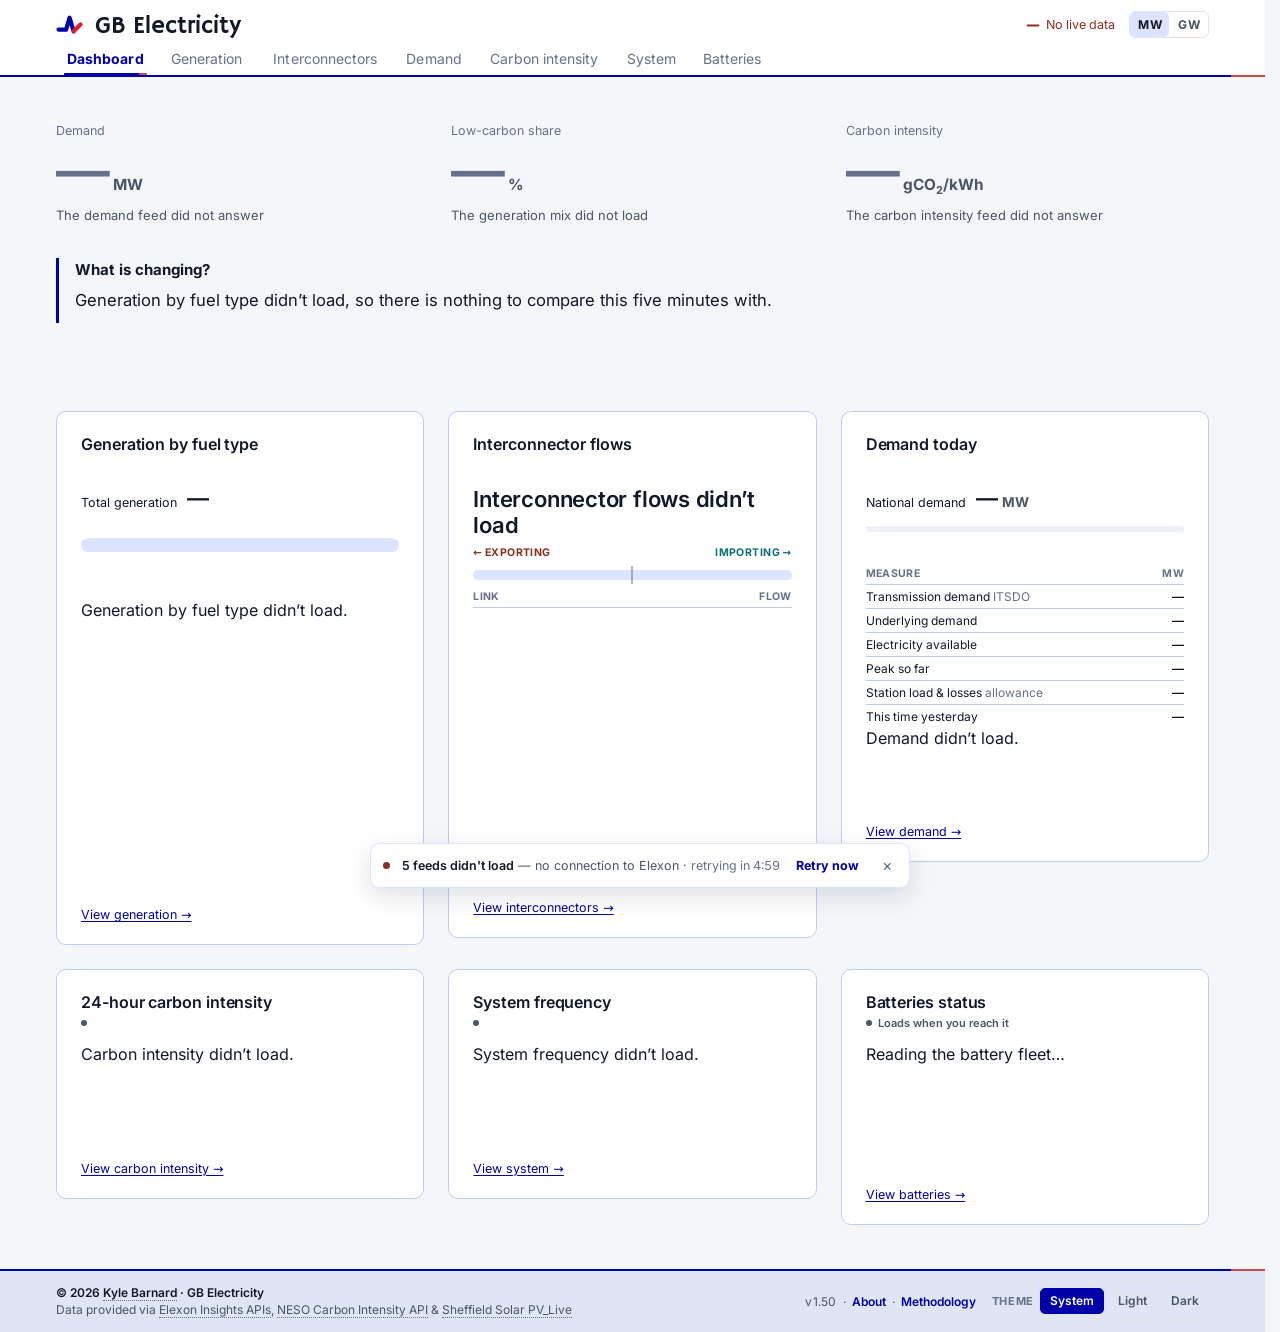
==== commit f82c8ee9: "rev 145 (v1.50): twelve reports, one page that stops moving - Generated in GB / Imported bar now dra" ====
--- a/index.html
+++ b/index.html
@@ -1,5 +1,5 @@
 <!doctype html>
-<!-- GENERATED from dash/GB_Electricity_v1.49.html (md5 719b2f2155200eb26b84f54936e91b6f) by tools/pages149.mjs — do not edit; edit the dashboard and re-run. -->
+<!-- GENERATED from dash/GB_Electricity_v1.50.html (md5 3791c5e8f1b96aa103647cca1e4e9e77) by tools/pages150.mjs — do not edit; edit the dashboard and re-run. -->
 <html lang="en-GB" data-page="next" class="page-ic">
 <head>
 <meta charset="UTF-8">
@@ -7,7 +7,7 @@
 <title>GB Electricity — Live Generation & Demand</title>
 <meta name="description" content="The whole GB electricity system on one page: what is generating now, what the country is drawing, what it is emitting, and what is changing.">
 <link rel="canonical" href="https://gbelectricity.uk/">
-<meta name="generator" content="pages149.mjs — from GB Electricity v1.49">
+<meta name="generator" content="pages150.mjs — from GB Electricity v1.50">
 <script type="application/ld+json">{"@context":"https://schema.org","@type":"WebPage","name":"GB Electricity — Live Generation & Demand","url":"https://gbelectricity.uk/","description":"The whole GB electricity system on one page: what is generating now, what the country is drawing, what it is emitting, and what is changing.","isPartOf":{"@id":"https://gbelectricity.uk/#website"}}</script>
 <script type="application/ld+json">{"@context":"https://schema.org","@type":"WebSite","@id":"https://gbelectricity.uk/#website","name":"GB Electricity","alternateName":"gbelectricity.uk","url":"https://gbelectricity.uk/","description":"The whole GB electricity system on one page: what is generating now, what the country is drawing, what it is emitting, and what is changing.","inLanguage":"en-GB","publisher":{"@type":"Person","name":"Kyle Barnard","url":"https://www.linkedin.com/in/kyle-barnard/"}}</script>
 <script type="application/ld+json">{"@context":"https://schema.org","@type":"BreadcrumbList","itemListElement":[{"@type":"ListItem","position":1,"name":"GB Electricity","item":"https://gbelectricity.uk/"},{"@type":"ListItem","position":2,"name":"Live dashboard","item":"https://gbelectricity.uk/"}]}</script>
@@ -43,7 +43,7 @@
 :root{--odo-h:.8em;--card-pad-t:13px;--track-h:19px;--val-hero:44px;--val-tile:32px;--val-mid:27px;--val-small:16px;--val-unit-hero:16px;--val-unit:14px;--val-unit-mid:13.5px;--blue:#0000A8;--blue-2:#DDE4FF;--blue-line:#BFCBF0;--blue-ink:#00008A;--red:#C94A4A;--mark-red:#E31B23;--accent:var(--blue);--accent-dark:var(--blue-ink);--accent-tint:#EDF1FF;--accent-line:#C3CEF2;--blue-text:var(--blue);--head-bg:var(--blue);--mark:#111827;--ink:#111827;--ink-dim:#4B5563;--ink-mute:#657189;--page:#F4F6FA;--grey-bg:#EDF0F7;--grey-line:#DDE4FF;--surface:#FFFFFF;--mix-grid:rgba(17,24,39,.13);--ci1:#4f7a18;--ci2:#729528;--ci3:#a18706;--ci4:#c37812;--ci5:#dd6414;--ciw1:#c0cfac;--ciw2:#ccd9b2;--ciw3:#ddd4a5;--ciw4:#e9ceaa;--ciw5:#f3c7aa;--sans:'Inter',system-ui,-apple-system,BlinkMacSystemFont,'Segoe UI',Roboto,Helvetica,Arial,sans-serif;--mono:ui-monospace,'SFMono-Regular',Consolas,'Liberation Mono',Menlo,monospace;--display:'Hammersmith One',var(--sans);--c-nuclear:#6D4ACD;--c-biomass:#4E9A5B;--c-hydro:#10568C;--c-wind:#0EA5A8;--teal-pale:#EAF6F5;--teal-text:#1B7273;--c-storage:#8A3362;--c-imports:#7386D5;--c-gas:#9B1111;--c-other:#A37A00;--flow-in:#0F6F70;--flow-out:#8C2E1F;--flow-out-ink:#8C2E1F;--flow-zero:#D9D9D9;--temp-warm:#8C2E1F;--temp-cool:#0F6F70;--solar-line:#8A6D0B;--solar-fill:#F7E9B0;--hatch-est:repeating-linear-gradient(135deg,transparent 0 5.1px,
                 var(--solar-line) 5.7px 7.4px,transparent 8px);--hatch-est-sm:repeating-linear-gradient(135deg,transparent 0 2.8px,
                    var(--solar-line) 3.2px 4.6px,transparent 5px);--daylight:#FFF9E9;--night:#F7F9FC;--foot-bg:#DFE5F2;--head-ink:#FFFFFF;--ok:#0A7A3C;--warn:#98671B;--bad:#8C2E1F;--bad-bg:#FBE9E5}html[data-theme=dark]{--blue:#2B3A78;--blue-2:#1E2440;--blue-line:#303A5E;--blue-ink:#3A4A92;--blue-text:#9DB4FF;--red:#D75755;--mark-red:#EF3F48;--mark:#E9EBF4;--accent:var(--blue);--accent-dark:var(--blue-ink);--accent-tint:#1E2440;--accent-line:#303A5E;--head-bg:var(--blue);--ink:#E9EBF4;--ink-dim:#A0A8BC;--ink-mute:#788298;--page:#0F111A;--grey-bg:#1C2030;--grey-line:#272E44;--surface:#171922;--mix-grid:rgba(233,235,244,.16);--fb-tail:.3;--ciw1:#2a3a1f;--ciw2:#415128;--ciw3:#63581e;--ciw4:#5f4422;--ciw5:#5a331d;--ci1:#4f7a18;--ci2:#93bf34;--ci3:#f7d117;--ci4:#eb9622;--ci5:#dd6414;--c-nuclear:#7942DC;--c-biomass:#5A9E65;--c-hydro:#2069A5;--c-wind:#1EB3B6;--teal-pale:#152A2B;--teal-text:#35C8C9;--c-storage:#984C72;--c-imports:#6F87F9;--c-gas:#B3241F;--c-other:#B88B0D;--flow-in:#2FA3A4;--flow-out:#C4574A;--flow-out-ink:#C86458;--flow-zero:#383846;--temp-warm:#C86458;--temp-cool:#2FA3A4;--solar-line:#E3BE4A;--solar-fill:#4A3F1A;--daylight:#252325;--night:#1B1F2E;--foot-bg:#080A11;--head-ink:#EEF1FF;--ok:#4EC17E;--warn:#D5A94E;--bad:#E0736A;--bad-bg:#2B1614}:root{--measure:74ch}:root{--red-tail:34px}@media (max-width:760px){:root{--red-tail:20px}}:root{--ctl-h:28px;--ctl-r:7px;--ctl-border:var(--blue-line);--ctl-on-bg:var(--blue-2);--ctl-on-ink:var(--blue-text)}@media (pointer:coarse){:root{--ctl-h:44px}}:root{--blue-pale:var(--accent-tint)}</style>
-<link rel="stylesheet" href="/styles.css?v=1.49">
+<link rel="stylesheet" href="/styles.css?v=1.50">
 <style>.to-top{position:fixed;right:18px;bottom:18px;z-index:40;display:inline-flex;align-items:center;gap:7px;min-height:44px;padding:0 16px 0 13px;border-radius:22px;background:var(--surface);color:var(--ink);text-decoration:none;border:1px solid var(--grey-line);box-shadow:0 2px 10px rgba(17,24,39,.1);font-size:13.5px;font-weight:600}.to-top[hidden]{display:none}.to-top svg{width:17px;height:17px;flex-shrink:0;color:var(--blue-text)}.to-top:hover{border-color:var(--blue-text);color:var(--blue-text)}.to-top:focus-visible{outline:2px solid var(--blue-text);outline-offset:3px}@media (prefers-reduced-motion:no-preference){html{scroll-behavior:smooth}}#page-nav{scroll-margin-top:78px}.page-article h2{scroll-margin-top:78px}@media (max-width:560px){.to-top{right:12px;bottom:12px;padding:0 14px 0 11px}}.page-main{max-width:880px;margin:0 auto;padding:22px 18px 46px}.page-crumb{margin:0 0 4px;font-size:12.5px}.page-crumb a{color:var(--blue-text);text-decoration:none}.page-crumb a:hover{text-decoration:underline}.page-h1{margin:6px 0 6px;font-size:26px;line-height:1.15;color:var(--ink)}.page-lede{margin:0 0 22px;font-size:15px;line-height:1.6;color:var(--ink-dim);max-width:74ch}a.brand-reset{text-decoration:none;color:inherit;display:flex}.page-article h2{margin:30px 0 9px;font-size:13.5px;font-weight:700;letter-spacing:.06em;text-transform:uppercase;color:var(--blue-text);scroll-margin-top:10px;padding-top:14px;border-top:1px solid var(--grey-line)}.page-article h2:first-of-type{margin-top:4px;padding-top:0;border-top:none}.page-article .seo-lede{font-size:16px;line-height:1.6;color:var(--ink);margin:0 0 12px;max-width:74ch}.page-article .seo-points{list-style:none;margin:8px 0 14px;padding:2px 0 2px 13px;border-left:2px solid var(--blue-line);max-width:74ch}.page-article .seo-points li{margin:0 0 6px;line-height:1.55;font-size:14.5px}.page-article .seo-points b{color:var(--ink)}.page-article ul{max-width:74ch}.page-article li{font-size:14.5px;line-height:1.6;margin:0 0 6px}.page-next{margin:34px 0 0;padding-top:16px;border-top:1px solid var(--grey-line);font-size:13.5px;display:flex;gap:18px;flex-wrap:wrap}.page-next a{color:var(--blue-text)}.page-toc{margin:0 0 22px;padding:12px 14px;background:var(--grey-bg);border-radius:8px;border:1px solid var(--grey-line)}.page-toc .k{font-size:9.5px;font-weight:700;letter-spacing:.09em;text-transform:uppercase;color:var(--ink-mute);margin-bottom:8px}.page-toc ol{margin:0;padding:0;list-style:none;columns:2;column-gap:26px}@media (max-width:700px){.page-toc ol{columns:1}}.page-toc li{break-inside:avoid;margin:0 0 5px}.page-toc a{font-size:12.5px;color:var(--ink-dim);text-decoration:none;border-bottom:1px solid transparent}.page-toc a:hover{color:var(--blue-text);border-bottom-color:var(--blue-text)}.page-toc a:focus-visible{outline:2px solid var(--blue-text);outline-offset:2px;border-radius:2px}.page-article h2{scroll-margin-top:86px}@media (max-width:620px){.page-h1{font-size:22px}}.stub{border:1px solid var(--blue-line);background:var(--grey-bg);border-radius:10px;padding:18px 20px;margin:6px 0 8px;max-width:74ch}.stub-k{font-size:9.5px;font-weight:700;letter-spacing:.09em;text-transform:uppercase;color:var(--blue-text);margin-bottom:9px}.stub-lede{margin:0 0 10px;font-size:15px;line-height:1.6;color:var(--ink)}.stub p{margin:0 0 10px;font-size:14px;line-height:1.6;color:var(--ink-dim)}.stub p:last-child{margin-bottom:0}.stub-feeds{font-size:13px}.stub a{color:var(--blue-text)}.page-ic .page-main{max-width:1280px}.page-ic .page-main{padding-left:56px;padding-right:56px}.masthead .wrap,footer .wrap{max-width:1280px;padding-left:56px;padding-right:56px}.page-ic .panel{margin-top:4px}.page-ic .panel>.panel-head>h2.h2-dup{position:absolute;width:1px;height:1px;overflow:hidden;clip-path:inset(50%);white-space:nowrap}.page-ic .ic-prose{max-width:74ch;margin:30px auto 0}.page-ic .ic-prose.wide{max-width:none}.page-ic .ic-prose h2{margin:30px 0 8px;font-size:19px;line-height:1.25;color:var(--ink)}.page-ic .ic-prose h2:first-child{margin-top:0}.page-ic .ic-prose p{margin:0 0 12px;font-size:14.5px;line-height:1.62;color:var(--ink-dim);max-width:74ch}.page-ic .ic-prose li b,.page-ic .ic-prose p b{color:var(--ink)}.page-ic .ic-prose ul{margin:8px 0 14px;padding-left:18px;max-width:74ch}.page-ic .ic-prose li{font-size:14.5px;line-height:1.6;margin:0 0 7px;color:var(--ink-dim)}.page-ic .ic-prose a{color:var(--blue-text)}.page-ic .ic-fold{border-top:1px solid var(--grey-line);padding:10px 0 2px}.page-ic .ic-fold>summary{cursor:pointer;list-style:none}.page-ic .ic-fold>summary::-webkit-details-marker{display:none}.page-ic .ic-fold>summary::after{content:"+";float:right;color:var(--ink-dim);font-weight:700;font-size:19px;line-height:1}.page-ic .ic-fold[open]>summary::after{content:"\2212"}.page-ic .ic-fold>summary h2{margin:0!important}.page-ic .ic-fold-body{padding-top:2px}.page-ic .ic-note{border-left:3px solid var(--blue-line);padding:2px 0 2px 14px;margin:14px 0 16px;max-width:74ch}.page-ic .ic-note p{margin:0 0 8px}.page-ic .ic-note p:last-child{margin-bottom:0}.ic-ref-wrap{margin:10px 0 6px;overflow-x:auto;-webkit-overflow-scrolling:touch;border:1px solid var(--blue-line);border-radius:9px}.ic-ref{border-collapse:collapse;width:100%;min-width:720px;font-size:13px}.ic-ref caption{text-align:left;padding:11px 13px 0;font-size:12.5px;color:var(--ink-mute);caption-side:top}.ic-ref td,.ic-ref th{padding:9px 13px;text-align:left;vertical-align:top;border-bottom:1px solid var(--grey-line)}.ic-ref thead th{font-size:9.5px;font-weight:700;letter-spacing:.07em;text-transform:uppercase;color:var(--ink-mute);background:var(--grey-bg);white-space:nowrap}.ic-ref tbody tr:last-child td{border-bottom:none}.ic-ref td.num{text-align:right;font-variant-numeric:tabular-nums;white-space:nowrap}.ic-ref th.num{text-align:right;width:17%}.ic-ref .lk{font-weight:700;color:var(--ink);white-space:nowrap}.ic-ref .cc{color:var(--ink-dim)}.ic-ref a{color:var(--blue-text)}html[data-page=carbon-intensity] .em-side{margin:14px 0 0}html[data-page=carbon-intensity] .em-side .tile{max-width:460px}html[data-page=carbon-intensity] .em-side-note{margin:10px 0 0;font-size:13px;line-height:1.55;color:var(--ink-dim);max-width:52ch}html[data-page=carbon-intensity] .em-side-note b{color:var(--ink);font-variant-numeric:tabular-nums}@media (min-width:1200px){html[data-page=carbon-intensity] .emouter{display:grid;grid-template-columns:minmax(0,900px) minmax(300px,1fr);column-gap:32px;align-items:start}html[data-page=carbon-intensity] .emouter>#ci-emissions{grid-column:1}html[data-page=carbon-intensity] .emouter>.em-side{grid-column:2;grid-row:1;margin-top:44px}html[data-page=carbon-intensity] .em-side .tile{max-width:none}}.page-ic .ic-map{padding:16px 18px 12px}.page-ic .ic-map-box{border:1px solid var(--grey-line);border-radius:9px;overflow:hidden;width:100%;max-width:760px;align-self:center;box-sizing:border-box}.page-ic .ic-map-cap{margin:8px 0 0;font-size:12px;line-height:1.5;color:var(--ink-mute);max-width:none}.page-ic .ic-map-sw{display:inline-block;width:16px;height:0;border-top:3px solid var(--flow-zero);vertical-align:middle;margin:0 3px 0 2px;border-radius:2px}.page-ic .ic-map-sw.in{border-color:var(--flow-in)}.page-ic .ic-map-sw.out{border-color:var(--flow-out)}.ic-jump{display:flex;flex-wrap:wrap;gap:6px 14px;margin:6px 0 22px;font-size:13.5px}.ic-jump a{color:var(--blue-text);white-space:nowrap}.ic-link{border-top:1px solid var(--grey-line);scroll-margin-top:84px}.ic-link:last-of-type{border-bottom:1px solid var(--grey-line)}.ic-link>summary{list-style:none;cursor:pointer;padding:14px 28px 12px 0;position:relative}.ic-link>summary::-webkit-details-marker{display:none}.ic-link>summary::after{content:"";position:absolute;right:6px;top:22px;width:9px;height:9px;border-right:2px solid var(--ink-mute);border-bottom:2px solid var(--ink-mute);transform:rotate(45deg);transition:transform .18s ease}.ic-link[open]>summary::after{transform:rotate(225deg);top:26px}.ic-link>summary:hover h3 .ic-link-anchor{text-decoration:underline;text-underline-offset:3px}.ic-link>summary:focus-visible{outline:2px solid var(--blue-line);outline-offset:2px;border-radius:4px}.ic-link .ic-link-body{padding:2px 0 20px}.ic-link .back-to-table{display:none}.ic-link[open] .back-to-table{display:inline-flex;align-items:center;gap:7px;margin:0 0 14px;padding:6px 13px 6px 11px;border-radius:18px;background:var(--grey-bg);border:1px solid var(--grey-line);color:var(--blue-text);font-size:13px;font-weight:600;line-height:1.3;font-family:inherit;cursor:pointer}.ic-link[open] .back-to-table.foot{margin:18px 0 4px}.ic-link[open] .back-to-table:hover{border-color:var(--blue-text)}.ic-link[open] .back-to-table:focus-visible{outline:2px solid var(--blue-text);outline-offset:2px}.ic-link h3{margin:0 0 6px;font-size:17px;line-height:1.3;color:var(--ink);display:flex;flex-wrap:wrap;align-items:baseline;gap:4px 12px}.ic-link h3 .ic-link-anchor{color:var(--ink);text-decoration:none}.ic-link h3 .ic-link-anchor:focus-visible,.ic-link h3 .ic-link-anchor:hover{text-decoration:underline;text-underline-offset:3px}.ic-link .ic-link-sub{font-size:13px;font-weight:400;color:var(--ink-dim)}.ic-link .ic-link-sub .ds{color:var(--ink)}.ic-link .ic-link-live{display:block;font-size:14.5px;line-height:1.55;margin:0;color:var(--ink-dim)}.ic-link .ic-link-live b{color:var(--ink);font-variant-numeric:tabular-nums}.ic-link .ic-link-live.is-pending{color:var(--ink-mute);font-style:italic}.ic-link .ic-trace-box{position:relative;width:100%;min-width:0;max-width:100%;touch-action:pan-y;-webkit-user-select:none;user-select:none}.ic-link svg.ic-trace{display:block;width:100%;min-height:120px}.ic-link .ic-trace-cap{font-size:12.5px;color:var(--ink-mute);margin:4px 0 14px;line-height:1.5}.ic-link .ic-trace-cap b{color:var(--ink-dim);font-variant-numeric:tabular-nums}.ic-link .ic-30{margin:6px 0 16px}.ic-link .ic-30-h{margin:0 0 4px;font-size:13px;font-weight:700;letter-spacing:.02em;color:var(--ink)}.ic-link .ic-30-unit{font-weight:400;color:var(--ink-mute)}.ic-link .ic-30-status{margin:0 0 6px;font-size:13px;color:var(--ink-mute);font-style:italic}.ic-link .ic-30-status.is-error{color:var(--bad);font-style:normal}.ic-link .ic-30-status.is-hidden{display:none}.ic-link .ic-30-box{position:relative;width:100%;min-width:0;max-width:100%;touch-action:pan-y;-webkit-user-select:none;user-select:none}.ic-link svg.ic-30-chart{display:block;width:100%;min-height:0}.ic-link .ic-30-cap{font-size:12.5px;color:var(--ink-mute);margin:4px 0 0;line-height:1.5}.ic-link .ic-30-cap b{color:var(--ink-dim);font-variant-numeric:tabular-nums}.ic-link table.facts{border-collapse:collapse;width:100%;font-size:13.5px;margin:0 0 12px;max-width:74ch}.ic-link table.facts th{text-align:left;font-weight:700;color:var(--blue-text);padding:5px 12px 5px 0;vertical-align:top;white-space:nowrap;border-bottom:1px solid var(--grey-line);width:1%}.ic-link table.facts td{padding:5px 0;border-bottom:1px solid var(--grey-line);color:var(--ink);line-height:1.5}.ic-link table.facts tr:last-child td,.ic-link table.facts tr:last-child th{border-bottom:none}.ic-link p.capnote{font-size:13.5px;line-height:1.55;color:var(--ink);margin:0 0 12px;border-left:3px solid var(--bad);padding-left:12px}.ic-link p.capnote b{color:var(--bad)}.ic-link .ic-link-tecsrc{color:var(--ink-mute);font-size:12.5px}.ic-link .ic-link-note{margin:0 0 10px}.ic-link .ic-link-src{font-size:13px;margin:0}.ic-link .ic-link-src a{color:var(--blue-text);text-decoration:underline;text-underline-offset:2px}.ic-links .srcnote{font-size:12.5px;color:var(--ink-mute);line-height:1.5;margin:14px 0 0}@media (max-width:900px){.page-ic .page-main{padding-left:20px;padding-right:20px}.masthead .wrap,footer .wrap{padding-left:20px;padding-right:20px}}@media (max-width:700px){.page-ic .page-main{padding-left:12px;padding-right:12px}.page-ic .ic-prose h2{font-size:17.5px}.ic-link h3{font-size:16px}}</style>
 </head>
 <body>
@@ -93,12 +93,6 @@
   <h1 class="sr-only">Live dashboard</h1>
   <div id="healthbar" style="display:none;margin-top:16px;" class="callout flag" role="status"></div>
   <div id="errbar" style="display:none;margin-top:16px;" class="callout flag" role="status"></div>
-<section class="nx-status" id="nx-status" aria-label="System status">
-      <span class="nx-dot" id="nx-dot" aria-hidden="true"></span>
-      <b class="nx-state" id="nx-state">Reading the system…</b>
-      <span class="nx-sep" aria-hidden="true">·</span>
-      <span class="nx-margin" id="nx-margin"></span>
-    </section>
 <section class="nx-hero" id="nx-hero" aria-label="Right now">
       
       <div class="nx-fig">
@@ -139,8 +133,11 @@
             <span class="nx-tot-v" id="nxmix-total"></span>
           </div>
           <div class="nx-track" id="nxmix-track" role="img" aria-label="Generation mix"></div>
+          
+          <div class="nx-legendhead" id="nxmix-head" aria-hidden="true"></div>
           <div class="nx-legend" id="nxmix-legend"></div>
-          <p class="nx-foot" id="nxmix-foot"></p>
+          
+          <p class="nx-foot" id="nxmix-foot" style="min-height:42px"></p>
           <p class="nx-foot" id="nxmix-yday"></p>
           <a class="nx-more" href="/generation">View generation →</a>
         </div>
@@ -152,13 +149,15 @@
           <span class="note" id="nxic-stamp"></span>
         </div>
         <div class="panel-body">
-          <div class="nx-net" id="nx-net"><span id="nxic-word">—</span> <span class="nx-num" id="nxic-net"></span></div>
-          <div class="nx-endlabels"><span class="cap" id="nxic-lend">← Importing</span><span class="cap">Exporting →</span></div>
+          
+          <div class="nx-net" id="nx-net"><span id="nxic-word">—</span> <span class="nx-sign" id="nxic-sign"></span> <span class="nx-num" id="nxic-net"></span></div>
+          
+          <div class="nx-endlabels"><span class="cap is-out" id="nxic-lend">← Exporting</span><span class="cap is-in">Importing →</span></div>
           <div class="nx-diverge" id="nxic-bar"><i class="nx-in" id="nxic-in"></i><i class="nx-out" id="nxic-out"></i><b class="nx-mid" aria-hidden="true"></b></div>
-          <div class="nx-rowhead"><span>Link</span><span>Flow</span></div>
+          <div class="nx-rowhead"><span>Link</span><span id="nxic-flowhead">Flow</span></div>
           <div class="nx-rows" id="nxic-rows"></div>
-          
-          <p class="nx-foot" id="nxic-lag"></p>
+                  
+          <p class="nx-foot" id="nxic-lag" style="min-height:2.6em"></p>
           <a class="nx-more" href="/interconnectors">View interconnectors →</a>
         </div>
       </div>
@@ -173,8 +172,13 @@
             <span class="note">National demand</span>
             <span class="nx-tot-v" id="nxdem-total"></span>
           </div>
-          <div class="nx-endlabels"><span class="cap">Generated in GB</span><span class="cap">Imported</span></div>
-          <div class="nx-split" id="nxdem-split"></div>
+          
+          <div class="fb-proof" id="nxdem-proof" aria-hidden="true">
+            <span class="fb-proof-dom" style="width:0%"></span
+            ><span class="fb-proof-imp" style="width:0%"></span>
+          </div>
+          <div class="fb-proof-key" id="nxdem-key" aria-hidden="true"></div>
+          <div class="nx-rowhead"><span>Measure</span><span id="nxdem-flowhead">Figure</span></div>
           <div class="nx-rows" id="nxdem-rows"></div>
           <div class="nx-spark" id="nxdem-spark"></div>
           <div class="nx-legend2" id="nxdem-legend"></div>
@@ -245,7 +249,7 @@
         rel="noopener noreferrer">Sheffield Solar PV_Live</a></span>
     </div>
     <div class="foot-right">
-      <span class="version-label" title="Generated from GB Electricity v1.49">v1.49</span> &middot;
+      <span class="version-label" title="Generated from GB Electricity v1.50">v1.50</span> &middot;
       <a href="/about" class="footer-link">About</a> &middot;
       <a href="/methodology" class="footer-link">Methodology</a>
       <span class="theme-pref" id="theme-pref" role="radiogroup" aria-label="Colour theme">
@@ -258,6 +262,6 @@
   </div>
 </footer>
 <script>window.__GBE_PAGE="next";</script>
-<link rel="modulepreload" href="../js/api/elexon-balancing.js?v=1.49" crossorigin><link rel="modulepreload" href="../js/api/elexon.js?v=1.49" crossorigin><link rel="modulepreload" href="../js/api/neso.js?v=1.49" crossorigin><link rel="modulepreload" href="../js/api/proxy.js?v=1.49" crossorigin><link rel="modulepreload" href="../js/api/pv-live.js?v=1.49" crossorigin><link rel="modulepreload" href="../js/data/carbon.js?v=1.49" crossorigin><link rel="modulepreload" href="../js/data/coast.js?v=1.49" crossorigin><link rel="modulepreload" href="../js/data/demand.js?v=1.49" crossorigin><link rel="modulepreload" href="../js/data/generation.js?v=1.49" crossorigin><link rel="modulepreload" href="../js/data/interconnectors.js?v=1.49" crossorigin><link rel="modulepreload" href="../js/data/model.js?v=1.49" crossorigin><link rel="modulepreload" href="../js/data/storage.js?v=1.49" crossorigin><script type="module">import{rows as e,getHealth as t,fetchFuelinst as n,fetchOutturnSummary as a,fetchDemandOutturn as s,fetchInterconnectorOutturn as i,fetchWindForecast as o,fetchWindForecastEarliest as r,fetchWindForecastLatest as l,fetchWindSolarActual as d,fetchDayAheadWindSolar as c,fetchSystemPrices as h,fetchFrequency as u,fetchTemperature as m,fetchMarketIndex as p,fetchDataset as f,fetchFuelhhByDay as g,fetchDemandOutturnStream as b,fetchFuelhhStream as y}from"../js/api/elexon.js?v=1.49";import{fetchIntensityNow as w,fetchIntensityFactors as x,fetchIntensityRange as v,fetchIntensityStats as $,fetchRegionalSnapshot as M,fetchRegionalHistory as T,fetchRegionalForward as k,fetchRegionalPostcode as F}from"../js/api/neso.js?v=1.49";import{PVLIVE_PROXY as L,fetchPvLive as S}from"../js/api/pv-live.js?v=1.49";import{systemSnapshot as E,demandHistory as H,underlyingAt as D,mw as A,dailySeries as N,dailyRecords as C,dailyWindows as I,dailyCsvRows as W,heatingGradient as O,dailyTemps as q,forecastError as B,dayAheadNdf as P,FCERR_MIN_PERIODS as R,forecastPeakFor as G,expectedGap as j,heatingGradientBy as z}from"../js/data/demand.js?v=1.49";import*as U from"../js/data/interconnectors.js?v=1.49";import*as V from"../js/data/coast.js?v=1.49";import{fetchPhysical as Z,fetchPnPeriod as _,fetchBoalf as K,fetchRemit as Y}from"../js/api/elexon-balancing.js?v=1.49";import{makeFleet as X,effectivePosition as Q,effectiveLevels as J,declaredPosition as ee,registeredHeadroom as te,unitHeadroom as ne,outages as ae}from"../js/data/storage.js?v=1.49";import*as se from"../js/data/generation.js?v=1.49";import*as ie from"../js/data/carbon.js?v=1.49";import{movement as oe,priorPoint as re,Reading as le,qualityWord as de}from"../js/data/model.js?v=1.49";!function(){const o={2025:[30,100,180,250],2026:[25,90,170,230],2027:[20,80,160,210]},oe=["very low","low","moderate","high","very high"],ce=300,he={Biomass:120,Coal:937,"Dutch Imports":474,"French Imports":53,"Gas (Combined Cycle)":394,"Gas (Open Cycle)":651,Hydro:0,"Irish Imports":458,Nuclear:0,Oil:935,Other:300,"Pumped Storage":0,Solar:0,Wind:0},ue={CCGT:"Gas (Combined Cycle)",OCGT:"Gas (Open Cycle)",COAL:"Coal",OIL:"Oil",BIOMASS:"Biomass",NUCLEAR:"Nuclear",WIND:"Wind",NPSHYD:"Hydro",PS:"Pumped Storage",OTHER:"Other"},me=["Dutch Imports","French Imports","Irish Imports"],pe={solar:"Solar"},fe=50,ge=.2,be=.5,ye=e=>`${e>=0?"+":"−"}${Math.abs(e).toFixed(3)} Hz`,we=e=>`${Math.abs(1e3*e).toFixed(0)} mHz`,xe=["#959595","#838f7a","#72885e","#618141","#4f7a18"];function ve(e){const t=Math.max(0,Math.min(1,(Number(e)||0)/100)),n=Math.min(xe.length-2,Math.floor(t*(xe.length-1))),a=t*(xe.length-1)-n,s=e=>[1,3,5].map(t=>parseInt(e.slice(t,t+2),16)),i=s(xe[n]),o=s(xe[n+1]);return"#"+i.map((e,t)=>Math.round(e+(o[t]-e)*a).toString(16).padStart(2,"0")).join("")}const $e=3e5,Me="Europe/London",Te=52.4,ke=-1.5,Fe=se.SERIES_LIST,Le=se.SERIES_BY_KEY,Se={nuclear:"Metered output from GB's nuclear reactors. They run close to flat by design and are not used to follow demand, so this figure moves only when a unit comes off or back on.",biomass:"Metered generation from plant burning organic fuel — in GB, overwhelmingly Drax. It is counted as low-carbon here, following the convention of the source data.",hydro:"Metered output from conventional hydro schemes, where water passes through a turbine once. A small, steady part of the mix that follows rainfall and river flow rather than price.",wind:"GB wind generation as metered through the transmission system. Wind connected to local distribution networks is not visible in this figure and is not included in it.",storage:"The net position of GB's pumped hydro. Positive means the units are generating; negative means they are pumping water uphill and drawing from the grid to do it.",gas:"Metered output from combined-cycle and open-cycle gas turbines. This is the fuel that usually moves to follow demand, so it takes up the slack when wind and solar fall away.",other:"Elexon's residual category — everything that does not fit one of the named fuels, plus coal and oil. It cannot be broken down further; the source defines it circularly.",solar:"Estimated output from GB's solar panels, almost all of them connected below the transmission system. It is modelled from a sample of sites rather than metered, which is why it is drawn differently everywhere on this page.",imports:"The net flow across GB's subsea and cross-border links. Positive means GB is importing from its neighbours; negative means it is exporting to them."},Ee={gas:{mw:33578,units:80},wind:{mw:31547,units:232},other:{mw:8573,units:91,note:"Includes <b>3,270 MW</b> of coal — Drax 5 and 6 and the four West Burton units — none of it generating since September 2024."},nuclear:{mw:7430,units:12,note:"Includes <b>1,020 MW</b> at Hunterston B, closed in January 2022. The operating fleet is 6,410 MW."},biomass:{mw:3675,units:13},storage:{mw:3058,units:16},hydro:{mw:1106,units:22}},He={CCGT:"Combined-cycle gas turbine",OCGT:"Open-cycle gas turbine",COAL:"Coal",OIL:"Oil",NUCLEAR:"Nuclear",WIND:"Wind (BM-metered)",NPSHYD:"Non-pumped-storage hydro",PS:"Pumped storage",BIOMASS:"Biomass",OTHER:"Other",INTELEC:"ElecLink (France)",INTEW:"East–West (Ireland)",INTFR:"IFA (France)",INTGRNL:"Greenlink (Ireland)",INTIFA2:"IFA2 (France)",INTIRL:"Moyle (N. Ireland)",INTNED:"BritNed (Netherlands)",INTNEM:"Nemo Link (Belgium)",INTNSL:"North Sea Link (Norway)",INTVKL:"Viking Link (Denmark)"},De="#0000A8",Ae="#9DB4FF";const Ne=[5,6,7,8,8,7,6,5.4,5].map(e=>"data:image/svg+xml;base64,"+btoa(function(e){return`<svg xmlns="http://www.w3.org/2000/svg" viewBox="0 0 32 32"><style>.m{fill:none;stroke-width:5;stroke-linecap:round;stroke-linejoin:round}.b{stroke:${De}}.r{stroke:#E31B23;stroke-width:${e}}@media(prefers-color-scheme:dark){.b{stroke:${Ae}}.r{stroke:#EF3F48}}</style><polyline class="m b" points="3,22 12,22 16,8 21,24"/><polyline class="m r" points="21,24 29,16"/></svg>`}(e))),Ce=Ne[Ne.length-1];let Ie=null,We=-1;function Oe(){const e=Ye("favicon");e&&(matchMedia("(prefers-reduced-motion:reduce)").matches?e.href=Ce:(Ie&&(clearInterval(Ie),Ie=null),We=0,Ie=setInterval(()=>{if(We>=Ne.length)return clearInterval(Ie),Ie=null,void(e.href=Ce);e.href=Ne[We++]},110)))}const qe={France:'<svg viewBox="0 0 36 24"><rect width="12" height="24" x="0" fill="#002395"/><rect width="12" height="24" x="12" fill="#fff"/><rect width="12" height="24" x="24" fill="#ED2939"/></svg>',Netherlands:'<svg viewBox="0 0 36 24"><rect width="36" height="24" fill="#fff"/><rect width="36" height="8" y="0" fill="#AE1C28"/><rect width="36" height="8" y="16" fill="#21468B"/></svg>',Belgium:'<svg viewBox="0 0 36 24"><rect width="12" height="24" x="0" fill="#000"/><rect width="12" height="24" x="12" fill="#FAE042"/><rect width="12" height="24" x="24" fill="#ED2939"/></svg>',Ireland:'<svg viewBox="0 0 36 24"><rect width="12" height="24" x="0" fill="#169B62"/><rect width="12" height="24" x="12" fill="#fff"/><rect width="12" height="24" x="24" fill="#FF883E"/></svg>',Germany:'<svg viewBox="0 0 36 24"><rect width="36" height="8" y="0" fill="#000"/><rect width="36" height="8" y="8" fill="#DD0000"/><rect width="36" height="8" y="16" fill="#FFCE00"/></svg>',Norway:'<svg viewBox="0 0 36 24"><rect width="36" height="24" fill="#BA0C2F"/><rect x="9" width="6" height="24" fill="#fff"/><rect y="9" width="36" height="6" fill="#fff"/><rect x="11" width="2" height="24" fill="#00205B"/><rect y="11" width="36" height="2" fill="#00205B"/></svg>',Denmark:'<svg viewBox="0 0 36 24"><rect width="36" height="24" fill="#C8102E"/><rect x="10" width="4" height="24" fill="#fff"/><rect y="10" width="36" height="4" fill="#fff"/></svg>',"United Kingdom":'<svg viewBox="0 0 36 24"><clipPath id="gbe-uk-cc"><path d="M18,12 h18 v12 z v12 h-18 z h-18 v-12 z v-12 h18 z"/></clipPath><rect width="36" height="24" fill="#012169"/><path d="M0,0 L36,24 M36,0 L0,24" stroke="#fff" stroke-width="4.8"/><path d="M0,0 L36,24 M36,0 L0,24" clip-path="url(#gbe-uk-cc)" stroke="#C8102E" stroke-width="3.2"/><path d="M18,0 V24 M0,12 H36" stroke="#fff" stroke-width="8"/><path d="M18,0 V24 M0,12 H36" stroke="#C8102E" stroke-width="4.8"/></svg>'},Be=U.LINKS,Pe=U.CAPACITY_VERIFIED,Re=(U.CAPACITY_BASIS,U.CAPACITY_SOURCE),Ge=U.FUTURE,je=U.FUTURE_SCOPING.count,ze=U.FUTURE_SCOPING.mw,Ue=U.capacityFor,Ve=U.capacityPeak,Ze=U.CAP_MAX,_e=U.FLEET_TO_GB,Ke=U.FLEET_FROM_GB,Ye=e=>document.getElementById(e),Xe=(e,t,n,a)=>{const s=Ye(e);return s&&s.addEventListener(t,n,a),!!s},Qe=se.isInterconnector,Je=(e,t=0)=>Number(e).toLocaleString("en-GB",{minimumFractionDigits:t,maximumFractionDigits:t}),et=e=>String(e).replace(/[&<>"]/g,e=>({"&":"&amp;","<":"&lt;",">":"&gt;",'"':"&quot;"}[e])),tt=e=>e.toISOString().slice(0,19)+"Z",nt=e=>new Date(e).toLocaleTimeString("en-GB",{hour:"2-digit",minute:"2-digit",timeZone:Me}),at=e=>new Date(e).toLocaleDateString("en-GB",{day:"numeric",month:"short",timeZone:Me}),st=(e,t=2)=>(e<0?"−£":"£")+Je(Math.abs(e),t),it=e=>new Intl.DateTimeFormat("en-CA",{timeZone:Me,year:"numeric",month:"2-digit",day:"2-digit"}).format(e),ot=e=>parseInt(new Intl.DateTimeFormat("en-GB",{timeZone:Me,hour:"2-digit",hour12:!1}).format(new Date(e)),10),rt=[100,200,250,500,1e3,2e3,2500,5e3,1e4,2e4,25e3];function lt(e,t){const n=rt.find(n=>Math.ceil(e/n)<=t)||rt[rt.length-1],a=Math.max(1,Math.ceil(e/n));return{step:n,count:a,max:n*a}}const dt=e=>(e/1e3).toFixed(e%1e3==0?0:1)+"GW";function ct(e,t,n,a,{mt:s,ih:i,size:o=10.5,gap:r=10}={}){const l=(Array.isArray(n)?n:[n]).filter(e=>null!=e&&isFinite(e)),d=l.length?l.reduce((e,t)=>e+t,0)/l.length:null;let c=null!=d&&d>t?t-r:t+r+.35*o;const h=s+.8*o,u=s+i-2;return c<h&&(c=Math.min(u,t+r+.35*o)),c>u&&(c=Math.max(h,t-r)),`<text x="${e.toFixed(1)}" y="${c.toFixed(1)}" text-anchor="end"\n    style="font-size:${o}px;font-weight:700;fill:var(--ink);paint-order:stroke;\n    stroke:var(--surface);stroke-width:3.5px;stroke-linejoin:round">${a}</text>`}let ht="MW";const ut=()=>ht,mt=e=>"GW"===ht?Je(e/1e3,2):Je(Math.round(e)),pt=e=>"GW"===ht?(e<0?"−":"")+Je(Math.abs(e)/1e3,2):(e<0?"−":"")+Je(Math.abs(Math.round(e))),ft=()=>'<span class="unit">'+ht+"</span>",gt=()=>matchMedia("(prefers-reduced-motion:reduce)").matches;function bt(e){return parseFloat(String(e).replace(/[^0-9.\-\u2212]/g,"").replace("−","-"))}function yt(e,t,n){const a=null!=t;return'<span class="'+("odo-c"+(/[0-9]/.test(e)?" d":"")+(","===e||"."===e?" sep":"")+(a?" armed"+(n?"":" dn"):""))+'"><span class="odo-r"'+(a?' data-p="'+et(t)+'"':"")+">"+et(e)+"</span></span>"}function wt(e,t,n){if(!e)return;const a=t||"",s=n?"skeleton figstate-unavailable":"skeleton",i=n?' title="'+et(n)+'"':"";e.innerHTML='<span class="'+s+'"'+i+">—</span>"+a,delete e.dataset.odo,e.dataset.figstate=n?"unavailable":"loading"}const xt=(e,t)=>wt(e,t,null),vt=(e,t,n)=>wt(e,t,n||"This feed did not respond on the last refresh.");function $t(e,t){return'<span class="figstate-fc" tabindex="0" data-note="'+et(t||"This figure is a forecast, not an outturn.")+'"><span class="figstate-fc-t">'+et(e)+"</span></span>"}function Mt(e){return e&&!e.night&&e.stale&&isFinite(e.ageMin)?e.ageMin:null}function Tt(e,t){const n=Math.round(e);return' <span class="ge-age" tabindex="0" data-note="'+et(t)+'">'+et(n>=90?Math.round(n/60)+"h old":n+"m old")+"</span>"}function kt(e,t,n,a,s){Ft(e,t,(n||"")+function(e,t){const n=Math.round(e),a=n>=90?Math.round(n/60)+"h old":n+"m old";return'<span class="figstate-age" tabindex="0" data-note="'+et(t||"This reading is "+n+" minutes old — older than the usual refresh.")+'"><svg viewBox="0 0 24 24" aria-hidden="true"><circle cx="12" cy="12" r="9"/><path d="M12 7v5l3 2"/></svg><span class="figstate-age-t">'+et(a)+"</span></span>"}(a,s)),e&&(e.dataset.figstate="stale")}function Ft(e,t,n){if(!e)return;t=String(t);const a=n||"",s=e.dataset.odo,i=!!e.querySelector(".odo")&&void 0!==s&&s!==t&&!gt(),o=Array.from(t);let r;if(i){const e=Array.from(s),n=o.length-e.length,a=!(bt(t)<bt(s));r=o.map((t,s)=>{const i=e[s-n];return yt(t,/[0-9]/.test(t)&&void 0!==i&&i!==t?i:null,a)}).join("")}else r=o.map(e=>yt(e,null,!1)).join("");if(e.innerHTML='<span class="odo">'+r+"</span>"+a,e.dataset.odo=t,e.dataset.figstate=/^[−-]?0(\.0+)?$/.test(t.trim())?"zero":"ok",e._odoTimer&&(clearTimeout(e._odoTimer),e._odoTimer=null),!i)return;const l=[...e.querySelectorAll(".odo-c.armed")];l.length&&(requestAnimationFrame(()=>requestAnimationFrame(()=>{l.forEach(e=>{e.classList.remove("armed"),e.classList.add("roll")})})),e._odoTimer=setTimeout(()=>{e.querySelectorAll(".odo-r[data-p]").forEach(e=>e.removeAttribute("data-p")),e.querySelectorAll(".odo-c.roll").forEach(e=>e.classList.remove("roll","dn")),e._odoTimer=null},460))}function Lt(e,t,n){t===e&&(t=e+1);const a=t-e,s=rt.concat([1,2,5,10,20,25,50]).sort((e,t)=>e-t).find(a=>Math.ceil(t/a)-Math.floor(e/a)<=n)||Math.ceil(a/n);return{step:s,min:Math.floor(e/s)*s,max:Math.ceil(t/s)*s}}const St=Math.PI/180;function Et(e,t,n){const a=((e+432e5)/864e5+2440587.5-2451545)/36525,s=(280.46646+a*(36000.76983+3032e-7*a))%360,i=357.52911+a*(35999.05029-1537e-7*a),o=.016708634-a*(42037e-9+1.267e-7*a),r=125.04-1934.136*a,l=s+(Math.sin(i*St)*(1.914602-a*(.004817+14e-6*a))+Math.sin(2*i*St)*(.019993-101e-6*a)+289e-6*Math.sin(3*i*St))-.00569-.00478*Math.sin(r*St),d=23+(26+(21.448-a*(46.815+a*(59e-5-.001813*a)))/60)/60+.00256*Math.cos(r*St),c=Math.asin(Math.sin(d*St)*Math.sin(l*St))/St,h=Math.tan(d/2*St)**2,u=4*(h*Math.sin(2*s*St)-2*o*Math.sin(i*St)+4*o*h*Math.sin(i*St)*Math.cos(2*s*St)-.5*h*h*Math.sin(4*s*St)-1.25*o*o*Math.sin(2*i*St))/St,m=(Math.cos(90.833*St)-Math.sin(t*St)*Math.sin(c*St))/(Math.cos(t*St)*Math.cos(c*St)),p=e+6e4*(720-4*n-u);if(m>1)return{polar:"night",noon:p};if(m<-1)return{polar:"day",noon:p};const f=Math.acos(m)/St;return{sunrise:p-4*f*6e4,sunset:p+4*f*6e4,noon:p}}function Ht(e,t){const n=[],a=864e5;for(let s=Math.floor(e/a)*a-a;s<=t+a;s+=a){const i=Et(s,Te,ke),o=Et(s+a,Te,ke);if("night"===i.polar){n.push([s,s+a]);continue}if("day"===i.polar||"day"===o.polar||"night"===o.polar)continue;const r=i.sunset,l=o.sunrise;l>e&&r<t&&n.push([Math.max(r,e),Math.min(l,t)])}return n}function Dt(e,t,n){return`<g class="sunmark" data-sun="${e}" fill="none" stroke="var(--ink-dim)"\n            stroke-width="1.4" stroke-linecap="round" aria-hidden="true">\n      <path d="M${(t-3).toFixed(1)},${n} h6"/>\n    </g>`}function At(e,t){const n=[],a=new Set;return(e||[]).forEach(e=>{const t=e.t??e,s=new Date(t);if(0!==s.getUTCMinutes())return;const i=ot(t);if(i%6!=0)return;const o=it(s)+" "+String(i).padStart(2,"0");a.has(o)||(a.add(o),n.push(s))}),n.sort((e,t)=>e-t),t<600?n.filter((e,t)=>t%2==0):n}function Nt(e){return 0===ot(e)?{top:at(e),bottom:"00:00"}:{top:"",bottom:nt(e)}}function Ct(e,t){const n=new Set,a=[];return(e||[]).forEach(e=>{const t=new Date(e.t??e);if(0!==t.getUTCMinutes())return;const s=ot(e.t??e);if(0!==s&&12!==s)return;const i=it(t)+" "+String(s).padStart(2,"0");n.has(i)||(n.add(i),a.push(t))}),a.sort((e,t)=>e-t),t<700?a.filter((e,t)=>t%2==0):a}const It=se.seriesFor,Wt={fuelinst:null,summary:null,demand:null,ic:null,ic7d:null,fuelhh:null,windfor:null,price:null,icLatest:null,temp:null,pxToday:null,pxYday:null,px7d:null,prices:null,lcExplainer:null,tempExplainer:null,fcerrExplainer:null,pvlive:null,agws:null,agwsHistory:null,solarSource:null,ciNow:null,ci24:null,ciFact:null,regional:null,rgHist:null,rgFw:null,rgSel:null,freq:null,winEarly:null,windfor7:null,dgws7:null,winEarly7:null,dgws:null,windView:"wind",health:null,historyWindow:"24h",icHistoryWindow:"24h",windHistoryWindow:"24h",historyLoaded:!1,selectedFuel:null,errors:[],feedAt:{},errDismissed:null,paintedAt:{}};let Ot=!1;let qt=!1;async function Bt(){if(qt||Wt.historyLoaded)return;qt=!0;const t=new Date,n=[[new Date(t.getTime()-5184e5),new Date(t.getTime()-2592e5)],[new Date(t.getTime()-1728e5),t]],a=Array.from({length:7},(e,n)=>it(new Date(t.getTime()-864e5*(6-n))));try{const s=Ts("fuelhh")?n.map(([e,t])=>g(it(e),it(t))):[],o=Ts("ic")?n.map(([e,t])=>i(it(e),it(t))):[],u=Ts("price")?a.map(e=>h(e)):[],m=Ts("wind")?l(tt(new Date(t.getTime()-6048e5)),tt(t)):Promise.resolve(null),p=Ts("wind")?r(tt(new Date(t.getTime()-6048e5)),tt(t)):Promise.resolve(null),f=Ts("agws")?d(tt(new Date(t.getTime()-6048e5)),tt(t)):Promise.resolve(null),b=Ts("wind")?c(tt(new Date(t.getTime()-6048e5)),tt(t)).catch(()=>null):Promise.resolve(null),[y,w,x,v,$,M,T]=await Promise.all([Promise.all(s),Promise.all(o),Promise.all(u),f,m,p,b]);Wt.fuelhh=y.flatMap(e),Wt.ic7d=w.flatMap(e),Wt.px7d=x.flatMap(e),Wt.agwsHistory=v?e(v):[],Wt.windfor7=$?e($):[],Wt.winEarly7=M?e(M):[],Wt.dgws7=T?e(T):[],Wt.historyLoaded=!0,Wt.errors=(Wt.errors||[]).filter(e=>!/^history:/.test(e)),Rs()}catch(e){Wt.errors=(Wt.errors||[]).filter(e=>!/^history:/.test(e)),Wt.errors.push("history: "+(e.message||e)),vn(Vt())}finally{qt=!1}}let Pt=!1;function Rt(t,n){Wt[t]="health"===t?n||null:"pvlive"===t?n&&Array.isArray(n.data)?n.data.map(e=>({t:e[1],mw:e[2]})).filter(e=>e.t&&null!=e.mw):[]:"ciFact"===t?n&&Array.isArray(n.data)&&n.data[0]||null:"ciNow"===t||"ci24"===t?n&&Array.isArray(n.data)?n.data:[]:"regional"===t?n&&Array.isArray(n.data)&&n.data[0]||null:e(n)}function Gt(){Wt.solarSource=Wt.pvlive&&Wt.pvlive.length?"pvlive":Wt.agws&&Wt.agws.some(e=>"Solar"===e.psrType)?"agws":null,Wt.prices=[].concat(Wt.pxYday||[],Wt.pxToday||[]).filter(e=>e&&null!=e.systemSellPrice&&e.startTime).sort((e,t)=>e.startTime<t.startTime?-1:1),Wt.price=Wt.prices.length?Wt.prices[Wt.prices.length-1]:null}const jt={fuelinst:{every:5},freq:{every:5},health:{every:5},summary:{every:15,align:30,lag:5},ic:{every:15,align:30,lag:5},demand:{every:15,align:30,lag:5},mid:{every:15,align:30,lag:5},pxToday:{every:15,align:30,lag:10},agws:{every:15},pvlive:{every:15,align:30,lag:10},ciNow:{every:15,align:30,lag:2},ci24:{every:15,align:30,lag:2},regional:{every:15,align:30,lag:2},imbalngc:{every:15},ndf:{every:15},ndfDay:{every:60},winEarly:{every:15},windfor:{every:30},dgws:{every:30},pxYday:{every:60},temp:{every:60},ocnmfd2:{every:60},ciFact:{every:60},bpn:{every:5},bboalf:{every:2},bremit:{every:30}};function zt(e,t,n){const a=jt[e];if(!a)throw new Error("no cadence for feed "+e);if(null==t)return!0;if(n-t>=6e4*a.every-15e4)return!0;if(a.align){const e=6e4*a.align,s=6e4*(a.lag||0);if(Math.floor((n-s)/e)*e+s>t)return!0}return!1}async function Ut(){const e=new Date,o=new Date(e.getTime()-27e5),g=it(e),b=it(new Date(e.getTime()-864e5));Wt.errors=[];const y=e=>{const t=new Date(e.getTime()-864e5).toISOString().slice(0,10);return[t+"T19:00:00Z",t+"T22:00:00Z"]},$={fuelinst:()=>n(tt(o),tt(e)),summary:()=>a(),demand:()=>s(b,g),ic:()=>i(b,g),windfor:()=>l(tt(new Date(e-936e5)),tt(new Date(e.getTime()+72e5))),agws:()=>d(tt(new Date(e-936e5)),tt(e)),pvlive:()=>S(tt(new Date(e-9e7)),tt(e)),pxToday:()=>h(g),pxYday:()=>h(b),winEarly:()=>r(tt(new Date(e-3528e5)),tt(e)),dgws:()=>c(tt(new Date(e-936e5)),tt(new Date(e.getTime()+72e5))),ciNow:()=>w(),ciFact:()=>x(),regional:()=>M(),ci24:()=>v(e.toISOString().slice(0,16)+"Z"),freq:()=>u(tt(new Date(e-36e5)),tt(e)),temp:()=>m(it(new Date(e-6048e5)),g),mid:()=>p(tt(new Date(e-216e5)),tt(e)),imbalngc:()=>f("IMBALNGC",tt(new Date(e-27e5)),tt(e)),ndf:()=>f("NDF",tt(new Date(e-27e5)),tt(e)),ndfDay:()=>f("NDF",y(e)[0],y(e)[1]),ocnmfd2:()=>f("OCNMFD2",tt(new Date(e-216e5)),tt(e)),bpn:()=>_(function(e){const t=ea(e);return`${t.year}-${t.month}-${t.day}`}(e),function(e){const t=ea(e);return Math.floor((60*Number(t.hour)+Number(t.minute))/30)+1}(e)),bboalf:()=>K(tt(new Date(e-18e5)),tt(e)),bremit:()=>Y(tt(new Date(e-864e5)),tt(e)),health:()=>t()},T=Object.keys($).filter(Ms).filter(t=>zt(t,Wt.feedAt[t],e.getTime()));if(!T.length)return;const k=function(e){const t=Ye("loadbar");if(Ot||!t||!e)return{tick:()=>{}};let n=0;const a=t.querySelector("i");return t.hidden=!1,t.classList.remove("done"),{tick:()=>{n++;const s=Math.min(100,Math.round(n/e*100));a&&(a.style.transform="scaleX("+s/100+")"),t.setAttribute("aria-valuenow",String(s)),n>=e&&(Ot=!0,t.classList.add("done"),setTimeout(()=>{t.hidden=!0},1100))}}}(T.length),F=T.some(e=>"bpn"===e||"bboalf"===e)?Jn():null,L=await Promise.allSettled(T.map(e=>$[e]().then(t=>(Rt(e,t),Wt.firstLoadSettled||Pt||(Pt=!0,setTimeout(()=>{Pt=!1,Wt.firstLoadSettled||(Gt(),Rs())},250)),t)).finally(k.tick)));F&&await F,Wt.firstLoadSettled=!0,ds(),Os();{const e=Ye("livedot");e&&Date.now()-(Wt.lastPulseAt||0)>4e3&&(Wt.lastPulseAt=Date.now(),e.classList.remove("is-fresh"),requestAnimationFrame(()=>requestAnimationFrame(()=>{e.classList.contains("stale")||e.classList.contains("err")||e.classList.add("is-fresh")})))}document.body.setAttribute("data-booted","1"),L.forEach((t,n)=>{const a=T[n];"fulfilled"===t.status?(Rt(a,t.value),Wt.feedAt[a]=e.getTime()):"pvlive"===a?Wt.pvlive=null:"ciNow"===a||"ci24"===a||"ciFact"===a||"freq"===a||"winEarly"===a||"dgws"===a||"regional"===a?Wt[a]=null:"health"===a?Wt.health=null:Wt.errors.push(a+": "+(t.reason&&t.reason.message||t.reason))}),function(){const e=(Wt.errors||[]).filter(e=>!/^(render|history):/.test(e)).length;Wt.failStreak=e>=xn()?(Wt.failStreak||0)+1:0,Wt.nextRetryAt=Date.now()+(Wt.failStreak>=2?Ai:$e)}(),Gt(),Rs()}function Vt(){if(!Wt.fuelinst||!Wt.fuelinst.length)return null;let e="";for(const t of Wt.fuelinst)t.publishTime>e&&(e=t.publishTime);const t=Wt.fuelinst.filter(t=>t.publishTime===e),n={};for(const e of t)n[e.fuelType]=(n[e.fuelType]||0)+(e.generation||0);const a=(t[0]||{}).startTime||e,s=se.mix(t,{at:a,icRows:Wt.ic&&Wt.ic.length?Wt.ic.filter(e=>e.startTime===Wt.ic.reduce((e,t)=>t.startTime>e?t.startTime:e,"")):null});return{publishTime:e,startTime:a,byCode:n,byKey:s.byKey,model:s,settlementPeriod:(t[0]||{}).settlementPeriod}}function Zt(){const e=new Map,t="7d"===Wt.historyWindow?Wt.agwsHistory||[]:Wt.agws||[];if("7d"!==Wt.historyWindow&&"pvlive"===Wt.solarSource)for(const t of Wt.pvlive||[]){const n=new Date(t.t).toISOString().slice(0,16);e.set(n,t.mw)}else for(const n of t)"Solar"===n.psrType&&e.set(new Date(n.startTime).toISOString().slice(0,16),n.quantity);return e}const _t=e=>new Date(e).toISOString().slice(0,16);function Kt(){const e=Zt();if(!e.size)return null;const t=[...e.keys()].sort(),n=t[t.length-1],a=new Date(n+":00Z").getTime(),s=Math.max(0,e.get(n)),i=Date.now();if(!function(e){const t=864e5,n=Et(Math.floor(e/t)*t,Te,ke);return"day"===n.polar||"night"!==n.polar&&e>=n.sunrise&&e<=n.sunset}(i))return{mw:0,t:i,source:Wt.solarSource,night:!0,readingT:a,readingMW:s};const o=Math.max(0,(i-(a+18e5))/6e4);return{mw:s,t:a,source:Wt.solarSource,ageMin:o,stale:o>40}}function Yt(e){if(!e)return"";const t="pvlive"===e.source?"PV_LIVE · GSP 0":"ELEXON AGWS";return e.night?t+" · SUN DOWN":e.stale?t+" · AS AT "+nt(e.t):t}function Xt(){const e="7d"===Wt.historyWindow?Wt.fuelhh:Wt.summary;if(!e||!e.length)return[];if("7d"===Wt.historyWindow){const t=new Map;e.forEach(e=>{const n=e.startTime||e.StartTime;if(!n)return;const a=e.fuelType??e.fuelTypeCode??e.fuelTypeDescription??e.FuelType,s=new Date(n).toISOString()+"|"+String(a),i=t.get(s),o=new Date(e.publishTime||e.PublishTime||0).getTime(),r=i?new Date(i.publishTime||i.PublishTime||0).getTime():-1;(!i||o>=r)&&t.set(s,e)});const n=new Map;return t.forEach(e=>{const t=e.startTime||e.StartTime,a=new Date(t).toISOString();let s=n.get(a);s||(s={t:t,sp:e.settlementPeriod||e.SettlementPeriod,byKey:Object.fromEntries(Fe.map(e=>[e.key,0]))},n.set(a,s));const i=e.fuelType??e.fuelTypeCode??e.fuelTypeDescription??e.FuelType;s.byKey[It(i)]+=Number(e.generation??e.generationMW??e.Generation??0)||0}),[...n.values()].sort((e,t)=>e.t<t.t?-1:1)}return e.map(e=>{const t=Object.fromEntries(Fe.map(e=>[e.key,0]));for(const n of e.data||[])t[It(n.fuelType)]+=n.generation||0;return{t:e.startTime,sp:e.settlementPeriod,byKey:t}}).sort((e,t)=>e.t<t.t?-1:1).slice(-48)}function Qt(){const e=Ye("t-temp"),t=Ye("t-temp-meta"),n=Ye("t-temp-cap");if(!e)return;const a='<span class="unit">°C</span>',s=function(){if(!Wt.temp||!Wt.temp.length)return null;const e=Wt.temp.slice().sort((e,t)=>e.measurementDate<t.measurementDate?-1:1).pop();if(!e||null==e.temperature)return null;const t=e.temperatureReferenceAverage;return{...e,delta:null==t?null:e.temperature-t,stale:e.measurementDate!==it(new Date)}}();if(!s)return void(Wt.firstLoadSettled?(vt(e,a),t&&(t.textContent="Elexon TEMP — feed unavailable"),n&&(n.innerHTML=""),Wt.tempExplainer=null):xt(e,a));Ft(e,s.temperature.toFixed(1),a),n&&(n.innerHTML=(null!=s.temperatureReferenceAverage?`<span>normal <b>${s.temperatureReferenceAverage.toFixed(1)}°C</b></span>`:'<span class="none">no seasonal reference</span>')+(null!=s.temperatureReferenceLow&&null!=s.temperatureReferenceHigh?`<span>range <b>${s.temperatureReferenceLow.toFixed(1)}–${s.temperatureReferenceHigh.toFixed(1)}°C</b></span>`:""));const i=null==s.delta||Math.abs(s.delta)<.05?"":s.delta>0?"warm":"cool",o=null==s.delta?"":`<span class="tdev ${i}">`+(s.delta>=0?"+":"−")+Math.abs(s.delta).toFixed(1)+" vs normal</span>";t&&(t.innerHTML='Elexon <span class="term ds" data-term="TEMP">TEMP</span>'+(o?" · "+o:"")+(s.stale?" · "+et(at(s.measurementDate+"T12:00:00Z"))+", today's not yet published":""));const r=null!=s.temperatureReferenceLow&&null!=s.temperatureReferenceHigh?s.temperature>=s.temperatureReferenceLow&&s.temperature<=s.temperatureReferenceHigh:null;Wt.tempExplainer=`<b>${s.temperature.toFixed(1)}°C — GB average, ${at(s.measurementDate+"T12:00:00Z")}</b>`+(s.stale?' <span style="color:var(--warn)">(today\'s figure not published yet)</span>':"")+`<div style="margin-top:7px">Seasonal normal <b>${null!=s.temperatureReferenceAverage?s.temperatureReferenceAverage.toFixed(1)+"°C":"—"}</b>`+(null!=s.temperatureReferenceLow?`, with a normal range of <b>${s.temperatureReferenceLow.toFixed(1)}–${s.temperatureReferenceHigh.toFixed(1)}°C</b> for the date.`:".")+(null===r?"":r?" Today sits <b>inside</b> that range.":" Today sits <b>outside</b> it, which is the kind of day demand forecasts have most trouble with.")+'</div><div style="margin-top:7px">This is Elexon\'s dataset <b>TEMP</b>, the temperature series used in demand forecasting rather than a weather reading — it is a single daily average for the whole of GB, so it explains the shape of demand rather than the weather outside your window. Warmer than normal in winter suppresses demand; cooler than normal lifts it.</div>'}function Jt(){const e=Ye("t-fcerr");if(!e)return;const t=Ye("t-fcerr-meta"),n=Ye("t-fcerr-cap"),a='<span class="unit">MW</span>',s=(Wt.demand||[]).filter(e=>e&&e.settlementDate),i=s.length?s[s.length-1].settlementDate:null,o=i?P(Wt.ndfDay||[],i):[],r=o.length?B(o,s):null;if(!r){if(Wt.firstLoadSettled){vt(e,a);const i=o.length?`Only ${s.length} settled period${1===s.length?"":"s"} so far — a track record needs ${R}.`:"failed"===fn("ndfDay")?"Elexon NDF did not answer — no day-ahead forecast to compare.":"No day-ahead publication for today yet.";t&&(t.textContent=i),n&&(n.innerHTML=""),Wt.fcerrExplainer=null}else xt(e,a);return}Ft(e,Je(Math.round(r.mae)),a);const l="high"===r.bias?`ran <b>high</b> in ${r.high} of ${r.periods}`:"low"===r.bias?`ran <b>low</b> in ${r.low} of ${r.periods}`:`<b>mixed</b> — high in ${r.high}, low in ${r.low}`;n&&(n.innerHTML=`<span class="fce-dir">${l}</span><span class="fce-pct">${null==r.maePct?"":r.maePct.toFixed(1)+"% of outturn"}</span>`),t&&(t.innerHTML=`Day-ahead <span class="term ds" data-term="NDF">NDF</span> vs <span class="term ds" data-term="INDO">INDO</span>, ${r.periods} settled period${1===r.periods?"":"s"} today`),Wt.fcerrExplainer=`<div><b>How far the day-ahead forecast has been from outturn today, averaged over every settlement period that has settled.</b> The figure is the mean ABSOLUTE error: each period's miss counted at its size whichever way it went.</div><div style="margin-top:7px">⚠ <b>The direction is a separate statement and is given separately.</b> A forecast a gigawatt out in alternating directions has a signed average near zero; today's signed average is <b>${r.meanError>=0?"+":"−"}${Je(Math.round(Math.abs(r.meanError)))} MW</b>, and the worst single period was <b>${Je(Math.round(Math.abs(r.worst.error)))} MW</b> at period ${r.worst.period}.</div><div style="margin-top:7px">⚠ <b>NDF forecasts NATIONAL demand, so it is compared with INDO and never with the transmission-system figure.</b> Comparing it with TSD would show a two-gigawatt error that is entirely a difference of boundary — the distinction the boundaries panel on this page exists to explain.</div><div style="margin-top:7px">The vintage is the last NDF publication before the settlement day began. A forecast published during the day it forecasts is not a day-ahead forecast.</div>`}function en(){const e=Ye("healthbar"),t=Wt.health;if(!t||"number"!=typeof t.status||2===t.status)return void(e.style.display="none");const n=t.entries&&t.entries.health&&t.entries.health.description||null;e.innerHTML=`<b>Elexon reports its API as not healthy.</b> The Insights API's own health check <span title="health endpoint status ${t.status}">${0===t.status?"is not answering":"is reporting a problem"}</span>`+(n?` — “${et(n)}”`:"")+". Figures on this page may be stale or incomplete until it recovers. <b>This is Elexon's assessment of its own service, not ours</b> — everything here that came from NESO or Sheffield Solar is unaffected.",e.style.display=""}function tn(e){const t=Math.floor(e/6e4);if(t<1)return"just now";if(1===t)return"1 min ago";if(t<60)return t+" min ago";const n=Math.round(t/60);return 1===n?"about an hour ago":"about "+n+" hours ago"}function nn(){if(!Wt.liveStampMs)return;const e=Date.now()-Wt.liveStampMs,t=e>12e5,n=Ye("live-age");n&&(n.textContent=tn(e));const a=Ye("livedot"),s=Ye("live-status"),i=Ye("live-lead");a&&(a.className="livedot"+(t?" stale":"")),s&&s.classList.toggle("stale",t),i&&(i.textContent=t?"Stale":"Live")}function an(e){const t=(e||[]).map(e=>e&&e.publishTime).filter(Boolean).sort();return t.length?t[t.length-1]:null}function sn(e){const t=an(e);if(!t)return null;const n=(e||[]).filter(e=>e&&e.publishTime===t&&("N"===e.boundary||null==e.boundary));if(!n.length)return null;const a=Date.now();let s=null,i=1/0;for(const e of n){const t=e.startTime?new Date(e.startTime).getTime():NaN;if(!isFinite(t))continue;const n=Math.abs(t-a);n<i&&(i=n,s=e)}return s?{row:s,publishTime:t,aheadMin:Math.round((new Date(s.startTime)-a)/6e4)}:null}function on(e,t){const n=an(e);if(!n)return[];const a=(e||[]).filter(e=>e&&e.publishTime===n&&("N"===e.boundary||null==e.boundary)&&e.startTime&&Number.isFinite(Number(e[t])));if(!a.length)return[];a.sort((e,t)=>new Date(e.startTime)-new Date(t.startTime));const s=Date.now();let i=0,o=1/0;return a.forEach((e,t)=>{const n=Math.abs(new Date(e.startTime)-s);n<o&&(o=n,i=t)}),a.slice(i).map(e=>Number(e[t]))}function rn(){const e=Ye("t-mid"),t=Ye("t-mid-meta"),n='<span class="unit">£/MWh</span>',a=Wt.mid;if(null===a)return vt(e,n),t&&(t.textContent="Elexon MID — feed unavailable"),void(Wt.midExplainer=null);if(!a||!a.length)return void xt(e,n);const s=function(e){const t=new Map;for(const n of e||[])n&&n.startTime&&(t.has(n.startTime)||t.set(n.startTime,[]),t.get(n.startTime).push(n));const n=[...t.keys()].sort();for(let e=n.length-1;e>=0;e--){const a=t.get(n[e]),s=a.reduce((e,t)=>e+(Number(t.volume)||0),0);if(!(s<=0))return{price:a.reduce((e,t)=>e+(Number(t.price)||0)*(Number(t.volume)||0),0)/s,volume:s,startTime:n[e],settlementPeriod:a[0].settlementPeriod,providers:a.filter(e=>(Number(e.volume)||0)>0).map(e=>e.dataProvider).sort(),silent:a.filter(e=>!((Number(e.volume)||0)>0)).map(e=>e.dataProvider).sort()}}return null}(a);if(!s)return vt(e,n,"No volume traded in the periods returned, so there is no index price to state."),t&&(t.textContent="Elexon MID · no traded volume"),void(Wt.midExplainer=null);Ft(e,st(s.price,2),n);const i=[...new Map((a||[]).filter(e=>e&&e.startTime).map(e=>[e.startTime,null])).keys()].sort().map(e=>{const t=(a||[]).filter(t=>t.startTime===e),n=t.reduce((e,t)=>e+(Number(t.volume)||0),0);return n>0?{t:new Date(e).getTime(),v:t.reduce((e,t)=>e+(Number(t.price)||0)*(Number(t.volume)||0),0)/n}:null}).filter(e=>null!=e);Wt.mid24=i,qn(Ye("mid-spark"),Ye("mid-spark-cap"),i.map(e=>e.v),{mid:0,fmt:e=>st(e,0),label:"Market index price, recent settlement periods"}),t&&(t.innerHTML='Elexon <span class="term ds" data-term="MID">MID</span> · '+et(s.providers.join(" + "))+" · SP"+et(String(s.settlementPeriod??"–")));const o=Math.round(s.volume).toLocaleString("en-GB");Wt.midExplainer="<b>The volume-weighted price of electricity traded on the day-ahead and within-day exchanges for this settlement period.</b> It is what the market paid, and it is a different question from the imbalance price beside it — that one is what parties pay for being <i>out</i> of balance.<br><br><b>Two exchanges report a price, and this is both of them weighted by what each actually traded</b> — "+et(s.providers.join(" and "))+" on "+o+" MWh"+(s.silent.length?", with "+et(s.silent.join(" and "))+" reporting no volume for this period and therefore no weight":"")+". ⚠ A straight average of the two would be a number nobody paid: a provider posting £0 on zero volume would halve the price.<br><br>Period beginning "+et(nt(s.startTime))+"."}function ln(e){const t=Ye(e.id),n=Ye(e.id+"-meta"),a='<span class="unit">'+e.unit+"</span>",s=Wt[e.feed];if(null===s)return vt(t,a),n&&(n.textContent=e.source+" — feed unavailable"),void(Wt[e.explainer]=null);if(!s||!s.length)return void xt(t,a);const i=sn(s);if(!i)return vt(t,a,"The latest publish carried no national row for a period near now."),void(Wt[e.explainer]=null);const o=Number(i.row[e.field]);if(!isFinite(o))return vt(t,a),void(Wt[e.explainer]=null);const r=nt(i.row.startTime);Ft(t,e.fmt(o),a+$t("for "+r,"A forecast for the settlement period beginning "+r+", published at "+nt(i.publishTime)+". It has not happened yet.")),n&&(n.innerHTML=e.source+" · published "+et(nt(i.publishTime))+" · SP"+et(String(i.row.settlementPeriod??"–"))),e.spark&&qn(Ye(e.spark),Ye(e.spark+"-cap"),on(s,e.field),{fmt:e.fmt,label:e.sparkLabel||"",forward:!0,...null!=e.sparkMid?{mid:e.sparkMid}:{}}),Wt[e.explainer]=e.explain(o,i)}function dn(){ln({id:"t-ndf",feed:"ndf",field:"demand",unit:"MW",spark:"ndf-spark",sparkLabel:"Demand forecast, remaining horizon",source:'Elexon <span class="term ds" data-term="NDF">NDF</span>',explainer:"ndfExplainer",fmt:e=>mt(e),explain:(e,t)=>"<b>NESO's forecast of national demand for the settlement period beginning "+et(nt(t.row.startTime))+".</b> National demand is what the transmission system expects to meet — the same boundary as the National demand figure at the top of this page, so the two are directly comparable.<br><br>⚠ <b>It excludes embedded generation</b>, exactly as the outturn figure does. Demand met by rooftop solar never reaches the transmission system and so is never forecast here.<br><br>Published "+et(nt(t.publishTime))+", "+(t.aheadMin>=0?et(String(t.aheadMin))+" minutes ahead of now":"for the period now running")+". The publish carries a horizon reaching about two days out; this is the period nearest now."+function(){const e=Wt.ndf||[];if(!e.length)return"";const t=an(e),n=e.filter(e=>e&&e.publishTime===t&&("N"===e.boundary||null==e.boundary)),a=it(new Date(Date.now()+864e5)),s=G(n,a,{localDate:it});return s?null==s.peak?s.covers?"<br><br>⚠ <b>No peak is quoted for tomorrow</b> — the forecast is still rising at the end of the horizon, so the highest figure it holds is where the data stops rather than where demand turns.":"<br><br>⚠ <b>Tomorrow is only partly forecast in this publication</b> — the horizon reaches "+et(String(s.reachesHour).padStart(2,"0"))+":00 and GB demand peaks in the early evening, so no peak is quoted rather than the highest of half a day.":"<br><br><b>Tomorrow's forecast peak: "+et(mt(s.peak))+" "+et(ut())+" at "+et(nt(s.at))+"</b>, from this same publication — a forecast, not an outturn.":""}()})}function cn(){ln({id:"t-imb",feed:"imbalngc",field:"imbalance",unit:"MW",spark:"imb-spark",sparkLabel:"Forecast imbalance, remaining horizon",sparkMid:0,source:'Elexon <span class="term ds" data-term="IMBALNGC">IMBALNGC</span>',explainer:"imbExplainer",fmt:e=>(e>0?"+":e<0?"−":"")+mt(Math.abs(e)),explain:(e,t)=>"<b>NESO's indicated imbalance for the settlement period beginning "+et(nt(t.row.startTime))+" — how far generation is expected to run above or below demand.</b><br><br>⚠ <b>This is a forecast, and it is not the same figure as the imbalance PRICE tile.</b> That one settles what happened; this one says what NESO expects to happen. Two tiles in this row use the word imbalance and they mean different things, which is why this one is stamped with the period it describes.<br><br>⚠ <b>National only.</b> The dataset publishes seventeen transmission-boundary series alongside the national one, and in a single half hour they have ranged from +6,529 MW to −2,887 MW. A boundary figure is a real number about a different subject; this tile reads the national row and nothing else.<br><br>Published "+et(nt(t.publishTime))+"."})}function hn(){const e=Ye("t-mgn"),t=Ye("t-mgn-meta"),n='<span class="unit">MW</span>',a=Wt.ocnmfd2;if(null===a)return vt(e,n),t&&(t.textContent="Elexon OCNMFD2 — feed unavailable"),void(Wt.mgnExplainer=null);if(!a||!a.length)return void xt(e,n);const s=function(e){const t=an(e);if(!t)return null;const n=(e||[]).filter(e=>e&&e.publishTime===t&&e.forecastDate&&null!=e.margin);if(!n.length)return null;n.sort((e,t)=>e.forecastDate<t.forecastDate?-1:1);const a=n[0],s=Math.round((new Date(a.forecastDate+"T12:00:00Z")-Date.now())/864e5);return{margin:Number(a.margin),forecastDate:a.forecastDate,publishTime:t,daysAhead:s,horizon:{from:n[0].forecastDate,to:n[n.length-1].forecastDate,n:n.length}}}(a);if(!s)return vt(e,n),void(Wt.mgnExplainer=null);const i="D+"+s.daysAhead,o=((e,t)=>{if(0===t)return"today";if(1===t)return"tomorrow";const n=new Date(e+"T12:00:00Z");return t>=2&&t<=6?n.toLocaleDateString("en-GB",{weekday:"long",timeZone:Me}):at(e+"T12:00:00Z")})(s.forecastDate,s.daysAhead),r=at(s.forecastDate+"T12:00:00Z");Ft(e,mt(s.margin),n+$t(i,"Surplus margin forecast for "+o+" ("+r+"), "+s.daysAhead+" days ahead. This dataset does not publish a figure for today.")),t&&(t.innerHTML='Elexon <span class="term ds" data-term="OCNMFD2">OCNMFD2</span> · for '+et(o));{const e=an(a),t=(a||[]).filter(t=>t&&t.publishTime===e&&t.forecastDate&&null!=t.margin).sort((e,t)=>e.forecastDate<t.forecastDate?-1:1).map(e=>Number(e.margin));qn(Ye("mgn-spark"),Ye("mgn-spark-cap"),t,{fmt:e=>mt(e),label:"Demand margin, published horizon",forward:!0})}Wt.mgnExplainer="<b>The forecast surplus of available generation over demand at peak, for "+et(o)+" ("+et(r)+").</b> It is the headroom the system expects to have — the margin between what can be generated and what is expected to be needed.<br><br>⚠ <b>There is no figure for today, and that is the dataset rather than this page.</b> OCNMFD2 forecasts <b>2 to 14 days ahead</b> and publishes one value per day, so the nearest it can offer is "+et(String(s.daysAhead))+" days out. The tile is stamped <b>"+et(i)+"</b> for that reason; it is not a live reading and should not be read beside the frequency tile as though it were.<br><br>This publish covers "+et(String(s.horizon.n))+" days, "+et(at(s.horizon.from+"T12:00:00Z"))+" to "+et(at(s.horizon.to+"T12:00:00Z"))+"."}const un={fuelinst:{label:"Generation by fuel type",src:"Elexon FUELINST"},summary:{label:"Last 24 hours",src:"Elexon's generation summary"},demand:{label:"Demand",src:"Elexon's demand outturn"},ic:{label:"Interconnectors",src:"Elexon INTOUTHH"},pvlive:{label:"Embedded solar",src:"PV_Live"},agws:{label:"Embedded solar",src:"Elexon AGWS"},windfor:{label:"Wind forecast",src:"Elexon WINDFOR"},winEarly:{label:"Wind forecast (earliest)",src:"Elexon WINDFOR"},dgws:{label:"Day-ahead wind and solar",src:"Elexon DGWS"},freq:{label:"System frequency",src:"Elexon FREQ"},mid:{label:"Market price",src:"Elexon MID"},imbalngc:{label:"Forecast imbalance",src:"Elexon IMBALNGC"},ndf:{label:"Demand forecast",src:"Elexon NDF"},ndfDay:{label:"Day-ahead demand forecast",src:"Elexon NDF"},ocnmfd2:{label:"Demand margin",src:"Elexon OCNMFD2"},bpn:{label:"Battery declared position",src:"Elexon PN"},bboalf:{label:"Battery instructions",src:"Elexon BOALF"},bremit:{label:"Battery outages",src:"Elexon REMIT"},temp:{label:"Temperature",src:"Elexon TEMP"},health:{label:"Elexon status",src:"Elexon's health endpoint"},ciNow:{label:"Carbon intensity",src:"the NESO Carbon Intensity API"},ci24:{label:"Carbon intensity",src:"the NESO Carbon Intensity API"},ciFact:{label:"Carbon factors",src:"the NESO Carbon Intensity API"},regional:{label:"Regional carbon intensity",src:"the NESO Carbon Intensity API"},pxToday:{label:"Imbalance price",src:"Elexon DISEBSP"},pxYday:{label:"Imbalance price (yesterday)",src:"Elexon DISEBSP"}},mn={fuelinst:["panel-mix","panel-stack","panel-lc"],summary:["panel-stack","panel-lc"],demand:["panel-demandtoday"],ic:["panel-ic"],windfor:["panel-wind"],freq:["panel-freq","panel-freqstats"],mid:["panel-mid"],imbalngc:["panel-freq"],ndf:["tile-ndf","panel-demandtoday"],ndfDay:["tile-fcerr"],ocnmfd2:["tile-margin"],pxToday:["panel-stack"],ci24:["panel-ci","tile-ci"],ciNow:["tile-ci"],regional:["panel-regional"],bpn:["panel-bnow","panel-bunits"],bboalf:["panel-bnow","panel-bunits"],bremit:["panel-bnow"]},pn=e=>(un[e]||{}).label||e;function fn(e){return Ms(e)?Wt.feedAt&&Wt.feedAt[e]?"ok":Wt.firstLoadSettled?"failed":"pending":"off"}function gn(){const e=(Wt.nextRetryAt||0)-Date.now();if(e<=0)return" on its next refresh";const t=Math.floor(e/6e4),n=Math.floor(e%6e4/1e3);return` in ${t}:${String(n).padStart(2,"0")}`}const bn=e=>"failed"===fn(e)?"failed":"pending"===fn(e)?"loading":"live";function yn(e,t,n={}){if(!e)return;e.classList.toggle("is-loading","loading"===t);let a=e.querySelector(":scope > .region-absent");if("failed"===t){const t=un[n.feed]||{},s=new Set((Wt.errors||[]).filter(e=>!/^(render|history):/.test(e)).map(e=>e.split(":")[0])).size<=1,i=`<b>${et(n.what||t.label||"This panel")} unavailable.</b> `+(n.note||`${et(t.src||"The feed")} did not answer this refresh${s?"; everything else on the page reads a different feed and is unaffected":""}.`)+` <span class="ra-next">The page will try again${gn()}.</span>`;a||(a=document.createElement("div"),a.className="callout region-absent",a.setAttribute("role","status"),e.appendChild(a)),a.dataset.html!==i&&(a.innerHTML=i,a.dataset.html=i)}else a&&a.remove()}const wn=/^(pvlive|ciNow|ci24|ciFact|regional|health)$/;function xn(){const e=Object.keys(jt).filter(e=>Ms(e)&&!wn.test(e)).length;return Math.max(2,Math.min(3,e))}function vn(e){const t=Ye("livedot"),n=Ye("livetext"),a=Ye("live-status");if(!e&&!Wt.firstLoadSettled)return t.classList.remove("stale","err","is-fresh"),a.classList.remove("stale"),a.classList.remove("err"),n.textContent="connecting…",void(a.title="Contacting the live data feeds.");if(e){const s=(Date.now()-new Date(e.publishTime).getTime())/6e4>20;t.classList.toggle("stale",s),t.classList.remove("err"),a.classList.toggle("stale",s),a.classList.remove("err"),Wt.liveStampMs=new Date(e.publishTime).getTime(),n.innerHTML='<span id="live-lead">'+(s?de("stale",{cap:!0}):"Live")+'</span> · <span id="live-clock">updated '+et(nt(e.publishTime))+'</span><span id="live-sp"> · SP'+et(String(e.settlementPeriod??"–"))+"</span>",a.title=s?"The latest live snapshot is more than 20 minutes old. The page refreshes automatically every five minutes.":"Latest Elexon live generation snapshot: "+nt(e.publishTime)+" · settlement period "+(e.settlementPeriod??"–")}else t.classList.remove("stale","is-fresh"),t.classList.add("err"),a.classList.remove("stale"),a.classList.add("err"),n.textContent="No live data",a.title="The latest Elexon live generation snapshot could not be loaded.";!function(){const e=new Set,t=new Set((Wt.errors||[]).map(e=>(e.split(":")[0]||"").trim()));for(const[n,a]of Object.entries(mn))("failed"===fn(n)||t.has(n))&&a.forEach(t=>e.add(t));for(const t of Object.values(mn))for(const n of t){const t=Ye(n);t&&t.classList.toggle("is-failed",e.has(n))}}();const s=Ye("errbar"),i=Wt.errors.map(e=>(e.split(":")[0]||"").trim()).filter(e=>!/^(render|history)$/.test(e)),o=[...new Set(i.map(pn))],r=Wt.errors.join("|"),l=function(){const e=Wt.errors||[],t=e.filter(e=>/Failed to fetch|NetworkError|Load failed|aborted/i.test(e)).length;return e.some(e=>/HTTP 429/.test(e))?"limiting":t>=xn()?Wt.health?"limiting":"offline":null}();if(o.length>=2&&r!==Wt.errDismissed){if(s.style.display="flex",s.style.visibility="",s.dataset.key!==r){s.dataset.key=r;const e=o.length<=2?o.join(" and "):`${o.length} feeds`,t="limiting"===l?' <span class="eb-why">— Elexon is limiting requests</span>':"offline"===l?' <span class="eb-why">— no connection to Elexon</span>':"";s.innerHTML=`<span class="eb-mark" aria-hidden="true"></span><span class="eb-text"><b>${et(e)} didn't load</b>${t} · <span class="eb-next">retrying${et(gn())}</span></span><button type="button" class="errbar-btn" id="errbar-retry">Retry now</button><button type="button" class="errbar-x" id="errbar-x" aria-label="Dismiss">×</button>`,Ye("errbar-retry").addEventListener("click",()=>{Wt.nextRetryAt=0,Wt.failStreak=0,Ut()}),Ye("errbar-x").addEventListener("click",()=>{Wt.errDismissed=r,s.style.display="none",s.innerHTML="",s.dataset.key="";const e=Ye("main");e&&(e.setAttribute("tabindex","-1"),e.focus({preventScroll:!0}))})}}else s.style.display="none",s.innerHTML="",s.dataset.key="",Wt.errors.length||(Wt.errDismissed=null)}function $n(e,t){const n=Wt.demand&&Wt.demand.length?Wt.demand[Wt.demand.length-1]:null,a=n?Number(n.initialTransmissionSystemDemandOutturn):NaN,s=n?Number(n.initialDemandOutturn):NaN,i=(Wt.ic||[]).filter(e=>n&&e.startTime===n.startTime),o=i.length?i.reduce((e,t)=>e+(Number(t.generation)||0),0):null,r=null==o?null:Math.max(0,-o),l=Vt(),d=l&&isFinite(l.byKey.storage)?l.byKey.storage:null;return j({itsdo:isFinite(a)?a:null,indo:isFinite(s)?s:null,exportsInPeriod:r,pumpedStorageMW:d,underlying:isFinite(e)?e:null,actual:isFinite(t)?t:null,periodStart:n?n.startTime:null,snapshotAt:l?l.startTime:null})}function Mn(e,t,n){const a=Ye("t-bal"),s=Ye("t-bal-note");if(null!=e&&null!=t&&isFinite(e)&&isFinite(t)?Wt.balNow={diff:e-t,grid:e,underlying:t,pct:t>0?Math.abs(e-t)/t*100:0}:Wt.balNow=null,!a)return;if(null==e||null==t||!isFinite(e)||!isFinite(t)){xt(a,ft());const e=Wt.firstLoadSettled?["fuelinst","demand"].filter(e=>"failed"===bn(e)).map(pn):[];return s.textContent=e.length?`Needs both sides — ${e.join(" and ")} didn't load.`:"Waiting for both sides.",Ye("t-bal-reading")&&(Ye("t-bal-reading").textContent=""),void(Wt.balExplainer="Not available until both the generation snapshot and the demand outturn have loaded.")}const i=e-t,o=t>0?Math.abs(i)/t*100:0;Ft(a,pt(i),ft()),s.innerHTML=Math.abs(i)<1?"Agree to within a megawatt.":"Supply is <b>"+o.toFixed(1)+"%</b> "+(i>=0?"above":"below")+" demand.";const r=$n(t,i),l=r.expected.known?r.expected.value:null,d=t>0?.02*t:0,c=e=>`<button type="button" class="figbtn" data-balexp aria-expanded="false" aria-describedby="infopop">${(e=>mt(e)+" "+ut())(Math.round(e))}</button>`;Wt.balExp=r;const h=r.causes;let u;u=Math.abs(i)<1?"<b>An exact match</b> — unusual rather than reassuring; two measurements rarely agree to the megawatt.":Math.abs(i)<=d?"<b>The two datasets agree as closely as they can.</b> They use different boundaries and timings.":i<0?"<b>Supply below demand, not a shortage.</b> Usually the demand outturn is newer, or GB is exporting.":null!=l&&l>0?i<.6*l?"<b>Smaller than expected.</b> "+h+" point to about "+c(l)+"; timing narrows it.":i<=1.5*l?"<b>As expected.</b> "+h+" account for about "+c(l)+".":"<b>Larger than expected.</b> "+h+" give about "+c(l)+"; the outturn is likely lagging.":"<b>Expected, not an error</b> — "+("pumping"===r.psState?"station load and pumping, which INDO excludes, plus losses and timing.":"station load, which INDO excludes, plus losses and timing.");const m=Ye("t-bal-reading");m&&(m.innerHTML=u),Wt.balExplainer="<b>"+pt(i)+" "+ut()+"</b> is the difference between electricity on the grid ("+mt(e)+" "+ut()+") and underlying demand ("+mt(t)+" "+ut()+"). Embedded generation is in both and cancels; exports are already off the supply total. The datasets use different boundaries and timings, so they also reflect station load, which INDO excludes, and losses."}function Tn(e,t,n){const a=Ye("t-und"),s=Ye("t-dem"),i=Ye("t-emb"),o=Ye("t-und-echo"),r=Ye("t-und-proof"),l=Ye("t-dem-stamp"),d=Ye("t-eq-sr");if(!a||!s||!i)return;const c=(e,t)=>{e&&(e.innerHTML="<b>"+t+"</b> "+ut())},h=e=>c(e,"—");if(l.textContent=t?at(t.startTime)+" SP"+t.settlementPeriod+" ("+nt(t.startTime)+")":"",!(t&&n&&e&&e.underlying.known))return xt(a,ft()),h(s),h(i),h(o),r&&(r.firstElementChild.style.width="0%",r.lastElementChild.style.width="0%"),Ye("t-und-key")&&(Ye("t-und-key").innerHTML=""),void(d&&(d.textContent=t?"Underlying demand is not available: no embedded generation estimate has loaded, so national demand cannot be adjusted.":"The demand figures have not loaded yet."));const u=A(e.national),m=A(e.embedded),p=A(e.underlying),f=Mt(n),g=null==f?"":"The embedded solar estimate behind this figure was last published "+Math.round(f)+" minutes ago, at "+nt(n.t)+". The sun is up, so the current figure is almost certainly higher than the one shown.";null!=f?kt(a,mt(p),ft(),f,g):Ft(a,mt(p),ft()),c(s,mt(u)),c(i,mt(m)),null!=f&&i&&(i.innerHTML+=Tt(f,g)),c(o,mt(p)),r&&p>0&&(r.firstElementChild.style.width=(u/p*100).toFixed(2)+"%",r.lastElementChild.style.width=(m/p*100).toFixed(2)+"%");const b=Ye("t-und-key");if(b&&p>0){const e=Math.round(u/p*100),t=100-e;b.innerHTML='<i class="k-nat">'+e+'% national</i><i class="k-emb">'+t+"% embedded</i>"}else b&&(b.innerHTML="");d&&(d.textContent="Underlying demand "+mt(p)+" "+ut()+" equals national demand "+mt(u)+" "+ut()+" plus embedded generation "+mt(m)+" "+ut()+".")}function kn(e){if(!e)return;const t=e.byKey,n=Kt(),a=n?Math.max(0,n.mw):0,s=Fe.filter(e=>"imports"!==e.key).reduce((e,n)=>e+t[n.key],0)+a,i=s+t.imports;if(Ye("t-gen-stamp")){const t=e&&(e.startTime||e.publishTime);Ye("t-gen-stamp")&&(Ye("t-gen-stamp").textContent=t?at(t)+" "+nt(t):"")}const r=e&&e.publishTime?(Date.now()-new Date(e.publishTime).getTime())/6e4:null,l=Mt(Kt()),d=Math.max(null!=r&&isFinite(r)?r:0,null!=l?l:0),c=null!=l&&l>=(isFinite(r)?r:0);d>20?kt(Ye("t-gen"),mt(i),ft(),d,c?"The embedded solar estimate inside this total was last published "+Math.round(d)+" minutes ago. The metered generation beside it is current; the sun is up, so the real total is almost certainly higher than the figure shown.":"Elexon last published this generation snapshot "+Math.round(d)+" minutes ago — the figure is real but older than the five-minute refresh."):Ft(Ye("t-gen"),mt(i),ft());const h=(e,t)=>{const n=Ye(e);n&&(n.innerHTML="<b>"+t+"</b> "+ut())},u=t.imports>=0,m=Math.max(0,s-a),p=Wt.demand&&Wt.demand.length?Wt.demand[Wt.demand.length-1]:null;h("t-met",mt(m)),h("t-embs",mt(a)),h("t-imp",mt(Math.abs(t.imports))),h("t-gen-echo",mt(i)),Ye("t-imp-op")&&(Ye("t-imp-op").textContent=u?"+":"−"),Ye("t-imp-word")&&(Ye("t-imp-word").textContent=u?"Net imports":"Net exports");const f=E({at:p?p.startTime:e?e.publishTime:null,national:p?p.initialDemandOutturn:NaN,metered:m,netImports:t.imports,embedded:a,fetchedAt:{national:Wt.feedAt.demand,metered:Wt.feedAt.fuelinst,netImports:Wt.feedAt.ic,embedded:Wt.feedAt.pvlive??Wt.feedAt.agws},sources:{embedded:"pvlive"===Wt.solarSource?"pvlive":"elexon:AGWS"}});!function(e,t,n){const a=Ye("t-gen-proof"),s=Ye("t-gen-key");if(!a||!s)return;const i=a.firstElementChild,o=a.lastElementChild;if(!isFinite(e)||!isFinite(t)||!isFinite(n)||n<=0)return i.style.width="0%",o.style.width="0%",void(s.innerHTML="");if(t>=0){const a=Math.round(e/n*100),r=100-a;return i.style.width=(e/n*100).toFixed(2)+"%",o.style.width=(t/n*100).toFixed(2)+"%",void(s.innerHTML='<i class="k-dom">'+a+'% generated in GB</i><i class="k-imp">'+r+"% imported</i>")}i.style.width="100%",o.style.width="0%";const r=Math.round(Math.abs(t)/e*100);s.innerHTML='<i class="k-dom">100% generated in GB</i><i class="k-imp">'+r+"% of it exported</i>"}(s,t.imports,i),Wt.genExplainer="<b>Everything available to meet GB demand right now.</b> <b>Metered generation</b> on the transmission system, plus <b>estimated embedded generation</b> below it — almost all solar, modelled rather than metered — plus the <b>net flow across the interconnectors</b>. <b>"+mt(m)+" metered + "+mt(a)+" embedded "+(t.imports>=0?"+ "+mt(Math.abs(t.imports))+" imported":"− "+mt(Math.abs(t.imports))+" exported")+" = "+mt(i)+" "+ut()+".</b>";const g=p,b=n;Tn(f.demand,g,b),Mn(A(f.supply.available),A(f.demand.underlying));const y=Fe.filter(e=>!0===e.lowCarbon).reduce((e,n)=>e+Math.max(0,t[n.key]),0)+a,w=Fe.filter(e=>null!==e.lowCarbon).reduce((e,n)=>e+Math.max(0,t[n.key]),0)+a,x=w>0?y/w*100:0;Wt.lcNow=w>0?{pc:x,lcMW:y,denom:w}:null,Wt.lc24=function(){const e=Xt();if(e.length<5)return null;const t=e.map(e=>{const t=Fe.filter(e=>!0===e.lowCarbon).reduce((t,n)=>t+Math.max(0,e.byKey[n.key]||0),0),n=Fe.filter(e=>null!==e.lowCarbon).reduce((t,n)=>t+Math.max(0,e.byKey[n.key]||0),0);return{t:e.t,sp:e.sp,pc:n>0?t/n*100:null}}).filter(e=>null!=e.pc);if(t.length<5)return null;const n=t.map(e=>e.pc);return{n:t.length,pts:t,lo:Math.min(...n),hi:Math.max(...n),loAt:t[n.indexOf(Math.min(...n))],hiAt:t[n.indexOf(Math.max(...n))],mean:n.reduce((e,t)=>e+t,0)/n.length,solarExcluded:!0}}(),Ft(Ye("t-lc"),x.toFixed(1),'<span class="unit">%</span>');const v=Ye("t-lc-bar");v&&(v.style.width=Math.max(0,Math.min(100,x))+"%",v.style.background=ve(x)),qn(Ye("lc-spark"),Ye("lc-spark-cap"),Wt.lc24?Wt.lc24.pts.map(e=>e.pc):[],{mid:Wt.lc24?Wt.lc24.mean:null,fmt:e=>e.toFixed(1)+"%",label:"Low-carbon share, last 24 hours"});const $=Fe.filter(e=>!0===e.lowCarbon).map(e=>e.label.toLowerCase());if(a>0&&$.push("solar"),Wt.demExplainer="<b>National demand is INDO</b> — Elexon's Initial National Demand Outturn, metered at the transmission-system boundary. It does not include generation produced behind the meter: rooftop solar makes it go down, because a house running on its own panels stops drawing from the grid. "+(()=>{const e=Wt.demand&&Wt.demand.length?Wt.demand[Wt.demand.length-1]:null;if(!e)return"";const t=e.initialTransmissionSystemDemandOutturn;return"<b>"+mt(e.initialDemandOutturn)+" "+ut()+"</b> now. INDO also excludes station load and pumped-storage pumping"+(isFinite(t)?"; <b>ITSDO</b> ("+mt(t)+" "+ut()+") includes them":"")+". An initial outturn, revised at settlement."})(),Wt.metExplainer="<b>BM-registered plant putting power onto the transmission-system boundary</b> — the metered fuel categories in Elexon's FUELINST. Rooftop solar is not in it, for the same reason it is not in national demand: it sits below that boundary. "+(()=>{const e=Vt();if(!e)return"";const t=Kt(),n=t?Math.max(0,t.mw):0,a=Math.max(0,Fe.filter(e=>"imports"!==e.key).reduce((t,n)=>t+(e.byKey[n.key]||0),0)),s=Mt(t);return"<b>"+mt(a)+" "+ut()+"</b> now; with embedded generation that makes <b>GB generation</b> of "+mt(a+n)+" "+ut()+"."+(null==s?"":" The embedded estimate in that sum is "+Math.round(s)+" minutes old ("+et(nt(t.t))+"), so GB generation is almost certainly higher.")})(),Wt.impExplainer="<b>Net flow across GB's ten interconnectors</b>, metered at the same boundary as the generation above it. Positive means GB imports more than it exports; negative means it is a net exporter and the term is subtracted. INDO does not count exports as demand. "+(()=>{const e=Vt();if(!e)return"";const t=e.byKey.imports;return isFinite(t)?"<b>"+(t>=0?"+":"−")+mt(Math.abs(t))+" "+ut()+"</b> now.":""})(),Wt.undExplainer="<b>Underlying demand = national demand + embedded generation.</b> It estimates electricity being used across GB, including generation produced behind the transmission-system meter, such as rooftop solar. "+(()=>{const e=Kt(),t=Wt.demand&&Wt.demand.length?Wt.demand[Wt.demand.length-1]:null,n=t&&isFinite(t.initialDemandOutturn)?t.initialDemandOutturn:null,a=e&&e.mw>0?Math.max(0,e.mw):null;return null!==n&&null!==a?"National demand is <b>"+mt(n)+" "+ut()+"</b> and embedded generation adds <b>"+mt(a)+" "+ut()+"</b> right now.":null!==a?"Embedded solar adds <b>"+mt(a)+" "+ut()+"</b> right now.":null!==n?"National demand is <b>"+mt(n)+" "+ut()+"</b> right now.":""})(),Wt.embExplainer="<b>Solar generation connected below the transmission-system boundary — rooftop and ground-mounted PV that the transmission system never sees.</b> It is one part of embedded generation. It is not directly measured, so the figure is modelled or estimated rather than metered. "+(()=>{const e=Kt(),t=e&&"pvlive"===e.source?"Sheffield Solar PV_Live":e&&e.source?"Elexon AGWS":null;return"<b>Solar only</b> — embedded wind is excluded, because NESO publishes a forecast of it rather than an outturn"+(t?". Source: <b>"+et(t)+"</b>":"")+"."})(),Wt.lcExplainer="<b>Share of GB generation classed as low-carbon.</b> This includes "+$.slice(0,-1).join(", ")+" and "+$[$.length-1]+" under the dashboard's classification. Interconnector imports are excluded because their carbon intensity depends on the generation mix of the exporting country."+(Wt.lc24&&Wt.lc24.n>4?` Over the last <b>${Wt.lc24.n}</b> half hours: <b>${Wt.lc24.lo.toFixed(1)}%</b> to <b>${Wt.lc24.hi.toFixed(1)}%</b>, averaging <b>${Wt.lc24.mean.toFixed(1)}%</b> — derived here without embedded solar, so it reads lower than the figure above while the sun is up.`:""),Ye("t-lc-meta")&&(Ye("t-lc-meta").innerHTML="<b>"+mt(y)+" "+ut()+"</b> of <b>"+mt(w)+" "+ut()+"</b> GB generation"),Wt.price){const e=Wt.price,t=Math.abs(e.systemSellPrice-e.systemBuyPrice)<.005;Ft(Ye("t-px"),st(e.systemSellPrice,2),'<span class="unit">£/MWh</span>'),Ye("t-px-meta")&&(Ye("t-px-meta").innerHTML=(t?"Single price (SSP = SBP)":"SBP <b>"+st(e.systemBuyPrice,2)+"</b>")+" · NIV <b>"+Je(e.netImbalanceVolume,1)+" MWh</b> ("+(e.netImbalanceVolume>=0?"short":"long")+") · "+at(e.startTime)+" SP"+e.settlementPeriod)}else vt(Ye("t-px"),'<span class="unit">£/MWh</span>',"Elexon system prices did not respond on the last refresh."),Ye("t-px-meta")&&(Ye("t-px-meta").textContent="No settled period returned a price yet.");const M=(Wt.prices||[]).slice(-48);if(Wt.px24=M,qn(Ye("px-spark"),Ye("px-spark-cap"),M.map(e=>e.systemSellPrice),{mid:0,fmt:e=>st(e,0),label:"Imbalance price, last 24 hours"}),M.length>=2){const e=M.map(e=>e.systemSellPrice),t=M[e.indexOf(Math.max(...e))],n=M[e.indexOf(Math.min(...e))];Wt.pxExtremes={hi:t,lo:n,n:M.length}}else Wt.pxExtremes=null;Wt.pxExplainer="<b>The price applied when electricity supply and demand are out of balance.</b> It is the price used to settle parties that are short or long against their contracted position. The chart shows recent settlement-period prices. <b>SSP</b> and <b>SBP</b> are the sell and buy prices — GB has run a single imbalance price since 2015, so they match; <b>NIV</b> is net imbalance volume, positive when the system was short. "+(Wt.pxExtremes?`Last <b>${Wt.pxExtremes.n}</b> settled periods: <b>${st(Wt.pxExtremes.lo.systemSellPrice)}</b> to <b>${st(Wt.pxExtremes.hi.systemSellPrice)}</b>.`:""),function(){const e=va(),t=Ye("t-ci"),n=Ye("t-ci-meta"),a=Ye("ci-needle");if(!t||!n)return;if(!e)return vt(t,'<span class="unit">gCO<sub>2</sub>/kWh</span>',"The NESO Carbon Intensity API did not respond on the last refresh."),n.textContent="NESO Carbon Intensity API unavailable this refresh.",a&&(a.style.left="0%"),void(Wt.ciExplainer="Not available until the feed responds.");const s=e.band;Ft(t,String(Math.round(e.g)),`<span class="unit">gCO<sub>2</sub>/kWh</span><span class="prov">${e.settled?"actual":"forecast"}</span>`),function(e){const t=Fn(e),n=Ye("ci-fill"),a=Ye("ci-track"),s=Ye("ci-labels");n&&(n.style.background=t.gradient);a&&(a.querySelectorAll(".tick").forEach(e=>e.remove()),t.ticks.forEach(e=>{const t=document.createElement("span");t.className="tick",t.style.left=e.toFixed(2)+"%",a.appendChild(t)}));const i=Ye("ci-cuts");i&&(i.innerHTML=t.cuts.map((e,n)=>`<span style="left:${t.ticks[n].toFixed(2)}%">${Je(e)}</span>`).join(""));s&&(s.innerHTML=oe.map((e,n)=>`<span class="${0===n?"edge-l":n===oe.length-1?"edge-r":""}" style="left:${(0===n?0:n===oe.length-1?100:t.mids[n]).toFixed(2)}%">${e}</span>`).join(""))}(s?s.year:2026);const i=e.g>ce;a&&(a.style.left=Math.max(0,Math.min(100,e.g/ce*100)).toFixed(1)+"%",a.classList.toggle("pinned",i),i?a.title=`${Math.round(e.g)} — above the 300 top of this scale`:a.removeAttribute("title"));n.innerHTML=`<b class="bandnow">${s?`<i class="sw" style="background:var(--ci${s.i+1})"></i>`:""}${s?s.name:"—"}</b> · half hour to ${nt(e.to)}`+(e.settled?"":" · actual not yet settled");const r=s?s.cuts:o[2026],l=s?s.year:2026;Wt.ciExplainer=`<b>Carbon intensity measures the emissions associated with each unit of electricity generated.</b> The colour band shows the current intensity category, while the chart compares settled actual intensity with the available forecast. On <b>${l}</b>'s thresholds: very low below ${r[0]}, low to ${r[1]-1}, moderate to ${r[2]-1}, high to ${r[3]-1}, very high at ${r[3]} and above — <b>NESO re-cuts these every January</b>, so the same figure can change band between years.`}(),function(){const e=(Wt.freq||[]).filter(e=>e&&null!=e.frequency&&isFinite(e.frequency)),t=Ye("t-fq"),n=Ye("t-fq-meta");if(!t||!n)return;if(!e.length)return vt(t,'<span class="unit">Hz</span>',"Elexon FREQ did not respond on the last refresh."),n.innerHTML='Elexon <span class="term ds" data-term="FREQ">FREQ</span> unavailable this refresh.',void qn(Ye("fq-spark"),Ye("fq-spark-cap"),[],{label:"System frequency"});const a=e[e.length-1],s=a.frequency-fe;Ft(t,a.frequency.toFixed(3),'<span class="unit">Hz</span>'),n.innerHTML=`<b>${ye(s)}</b> from 50.000 · `+(Math.abs(a.frequency-fe)<=ge?"inside the ±0.2 Hz operational band":Math.abs(a.frequency-fe)<=be?"<b>outside ±0.2 Hz</b>, within statutory limits":"<b>outside statutory limits</b>")+` · ${nt(a.measurementTime)}`,qn(Ye("fq-spark"),Ye("fq-spark-cap"),e.map(e=>e.frequency),{mid:fe,band:[49.8,50.2],fmt:e=>e.toFixed(2)+" Hz",label:"System frequency, last hour"}),Wt.fqExplainer=`<b>System frequency shows the real-time balance between electricity supply and demand.</b> It normally stays close to 50 Hz: too much generation pushes frequency up, while too little pushes it down. The operational band shown here is ±0.2 Hz — NESO's own working band, which is ordinary to leave; the statutory range is the wider 49.5–50.5 Hz. Now: <b>${a.frequency.toFixed(3)} Hz</b>, <b>${ye(s)}</b> from nominal.`}()}function Fn(e){const t=o[e]||o[2026],n=t.map(e=>Math.max(0,Math.min(100,e/ce*100))),a=["var(--ci1)","var(--ci2)","var(--ci3)","var(--ci4)","var(--ci5)"],s=[];s.push(`${a[0]} 0%`),n.forEach((e,t)=>{s.push(`${a[t]} ${Math.max(0,e-2.2).toFixed(2)}%`),s.push(`${a[t+1]} ${Math.min(100,e+2.2).toFixed(2)}%`)}),s.push(`${a[4]} 100%`);const i=[];let r=0;return n.forEach(e=>{i.push((r+e)/2),r=e}),i.push((r+100)/2),{gradient:`linear-gradient(90deg, ${s.join(", ")})`,ticks:n,mids:i,cuts:t}}function Ln(e){if(!e){if(Wt.firstLoadSettled&&"failed"===bn("fuelinst")){const e=Ye("insight-grid"),t=Ye("insight-quiet");e&&(e.hidden=!0),t&&(t.hidden=!1,t.innerHTML="<b>Generation by fuel type didn't load.</b> The movers compare this five minutes with an hour ago, and return with the feed.")}return}const t=e.byKey||{},n=Kt(),a=n?Math.max(0,n.mw):0,s=Xt(),i=Zt(),o=Fe.filter(e=>"imports"!==e.key).reduce((e,n)=>e+(t[n.key]||0),0)+a,r=e=>{const t=s.map(t=>Math.max(0,t.byKey[e]||0)).filter(Number.isFinite);return t.length?{lo:Math.min(...t),hi:Math.max(...t)}:null},l=[...i.values()].map(e=>Math.max(0,e)),d=l.length?{lo:Math.min(...l),hi:Math.max(...l)}:null,c=[...i.entries()].map(([e,t])=>({t:e+":00Z",mw:Math.max(0,t)})).sort((e,t)=>new Date(e.t)-new Date(t.t)),h=re(c,{minutes:60,toleranceMin:20}),u=c.length?c[c.length-1]:null,m=(Wt.demand||[]).filter(e=>e&&e.startTime&&null!=e.initialDemandOutturn).map(e=>({t:e.startTime,mw:Number(e.initialDemandOutturn)})).sort((e,t)=>new Date(e.t)-new Date(t.t)),p=re(m,{minutes:60,toleranceMin:20}),f=m.length?m[m.length-1]:null,g=(e,t,n)=>le(e.mw,{quality:n,source:t,at:e.t}),b={};h&&u&&(b.solar={from:{t:h.t,reading:g(h,"solar","modelled")},to:{t:u.t,reading:g(u,"solar","modelled")}}),p&&f&&(b.demand={from:{t:p.t,reading:g(p,"elexon:INDO","metered")},to:{t:f.t,reading:g(f,"elexon:INDO","metered")}});const y=se.movers(s,{minutes:60,toleranceMin:20,extra:b}),w=s.length?s[s.length-1]:null;y.window&&s.find(e=>e.t===y.window.from);{const e=Ye("insight-note");if(e)if(y.window){const t=y.window.minutes,n=y.window.isAsClaimed?"":' <b class="ds">'+t+" min</b>";e.innerHTML="Largest movements · "+et(nt(y.window.from))+" → "+et(nt(y.window.to))+n,e.title="Each figure is the change between the settlement periods ending "+nt(y.window.from)+" and "+nt(y.window.to)+(n?" — "+t+" minutes apart, because a settlement period is missing from the feed.":".")}else e.textContent="Largest movements in the last hour",e.removeAttribute("title")}const x=y.ranked.map(({key:e,movement:t})=>({key:e,d:t.delta.value,now:"solar"===e?a:"demand"===e?f?f.mw:null:w&&w.byKey[e]||0}));Wt.moversWindow=y.window||null,Wt.movers={};for(const e of x)Wt.movers[e.key]={d:e.d,now:e.now,span:"solar"===e.key?d:"demand"===e.key?null:r(e.key),genMW:o};Wt.movers.solar&&(Wt.movers.solar.stale=!(!n||!n.stale),Wt.movers.solar.night=!(!n||!n.night),Wt.movers.solar.age=n?n.ageMin:null),Wt.movers.imports&&(Wt.movers.imports.net=Number.isFinite(t.imports)?t.imports:null),Wt.movers.storage&&(Wt.movers.storage.net=Number.isFinite(t.storage)?t.storage:null);const v=x.filter(e=>isFinite(e.d)&&Math.abs(e.d)>=50).sort((e,t)=>Math.abs(t.d)-Math.abs(e.d)).slice(0,3),$=Ye("insight-grid"),M=Ye("insight-quiet");if(!x.length)return Wt.firstLoadSettled?($&&($.hidden=!0),M&&(M.hidden=!1,M.innerHTML="<b>Waiting for data.</b> Not enough live history yet to compare against an hour ago."),void Zn(Wt.selectedFuel)):void Zn(Wt.selectedFuel);if(!v.length)return Wt.firstLoadSettled?($&&($.hidden=!0),M&&(M.hidden=!1,M.innerHTML="<b>No major changes.</b> All tracked series changed by less than 50 MW over the last hour."),void Zn(Wt.selectedFuel)):void Zn(Wt.selectedFuel);M&&(M.hidden=!0),$&&($.hidden=!1);for(let e=0;e<3;e++){const t=Ye("mv-"+(e+1));if(!t)continue;const n=v[e];if(!n){t.hidden=!0,t.removeAttribute("data-insight");continue}t.hidden=!1;An[n.key];t.dataset.insight=n.key,t.className="insight-item mover fuel-"+n.key,t.setAttribute("aria-label",Wn(n.key,n.now)+", "+Cn(n.key,n.d,n.now)+", "+mt(Math.abs(n.d))+" "+ut()+" over the last hour");const a=Ye("mv-"+(e+1)+"-icon");a&&(a.innerHTML=Dn[n.key]||"");const s=Ye("mv-"+(e+1)+"-k"),i=Ye("mv-"+(e+1)+"-v"),o=Ye("mv-"+(e+1)+"-p");s&&(s.textContent=Wn(n.key,n.now));const r=n.key+":"+n.d,l=t.dataset.mvSig!==r;t.dataset.mvSig=r;const d=Hn(n.d>=0)+`${mt(Math.abs(n.d))}<span class="unit"> ${ut()}</span>`;if(i&&i.dataset.html!==d&&(i.innerHTML=d,i.dataset.html=d,l)){const e=i.querySelector(".mv-arrow");e&&e.classList.add(n.d>=0?"mv-enter-up":"mv-enter-down")}o&&(o.textContent=Cn(n.key,n.d,n.now)+(isFinite(n.now)?" · now "+In(n.key,n.now,!0)+" "+ut():"")),Sn(e+1,n.key,l)}Zn(Wt.selectedFuel)}function Sn(e,t,n){const a=Ye("mv-"+e+"-spark");if(!a)return;const s=function(e){const t=Xt()||[];if("demand"===e)return H(Wt.demand).values;if("solar"===e){const e=Zt();return[...e.keys()].sort().map(t=>Math.max(0,e.get(t)))}return t.map(t=>t.byKey[e]).filter(e=>null!=e&&isFinite(e))}(t),i=s.slice(-13),o=a.getBoundingClientRect(),r=Math.round(o.width),l=Math.round(o.height)||22,d=Ye("mv-"+e+"-win");if(i.length<8||!r)return a.innerHTML="",a.style.visibility="hidden",void(d&&(d.textContent=""));if(a.style.visibility="",d){const e=(i.length-1)/2;d.textContent="last "+(Number.isInteger(e)?e:e.toFixed(1))+"h"}a.setAttribute("viewBox","0 0 "+r+" "+l);const c=t+"|"+r+"x"+l+"|"+i.length+"|"+i[i.length-1];a.dataset.sig!==c&&(a.dataset.sig=c,a.innerHTML=En(i,r,l)+(n?`<rect class="mv-curtain" x="-2" y="-2" width="${r+4}" height="${l+4}"/>`:""))}function En(e,t,n,a){const s=a&&a.prefix||"mv",i=a&&a.also&&a.also.length?e.concat(a.also):e;let o=Math.min(...i),r=Math.max(...i);r-o<1e-9&&(r=o+1,o-=1);const l=n=>n/(e.length-1)*t,d=e=>2.5+(n-5)*(1-(e-o)/(r-o||1)),c=t=>l(t).toFixed(1)+","+d(e[t]).toFixed(1),h=e.map((e,t)=>c(t)).join(" "),u=[e.length-3,e.length-2,e.length-1].filter(e=>e>=0).map(c).join(" "),m=o<0&&r>0,p=a&&a.also&&a.also.length>1?a.also.map((e,n)=>(n/(a.also.length-1)*t).toFixed(1)+","+d(e).toFixed(1)).join(" "):"";return(m?'<line class="'+s+'zero" x1="0" x2="'+t+'" y1="'+d(0).toFixed(1)+'" y2="'+d(0).toFixed(1)+'"/>':"")+(p?'<polyline class="'+s+'also" points="'+p+'"/>':"")+'<polyline class="'+s+'line" points="'+h+'"/><polyline class="'+s+'win" points="'+u+'"/><circle class="'+s+'dot" cx="'+l(e.length-1).toFixed(1)+'" cy="'+d(e[e.length-1]).toFixed(1)+'" r="2"/>'}setInterval(function(){const e=Ye("errbar"),t=e&&"none"!==e.style.display?e.querySelector(".eb-next"):null;t&&(t.textContent="retrying"+gn()),document.querySelectorAll(".region-absent .ra-next").forEach(e=>{e.textContent="The page will try again"+gn()+"."})},1e3);const Hn=e=>'<span class="mv-arrow" aria-hidden="true"><svg viewBox="0 0 24 24" focusable="false">'+(e?'<path d="M12,20 V5"/><path d="M5.2,11.4 L12,4.6 L18.8,11.4"/>':'<path d="M12,4 V19"/><path d="M5.2,12.6 L12,19.4 L18.8,12.6"/>')+"</svg></span>",Dn=(()=>{const e=e=>`<svg viewBox="0 0 24 24" fill="none" stroke="currentColor"\n    stroke-width="1.7" stroke-linecap="round" stroke-linejoin="round"\n    aria-hidden="true" focusable="false">${e}</svg>`;return{nuclear:e('<circle cx="12" cy="12" r="2.3" fill="currentColor" stroke="none"/>\n      <ellipse cx="12" cy="12" rx="9.4" ry="3.9"/>\n      <ellipse cx="12" cy="12" rx="9.4" ry="3.9" transform="rotate(60 12 12)"/>\n      <ellipse cx="12" cy="12" rx="9.4" ry="3.9" transform="rotate(120 12 12)"/>'),gas:e('<path d="M12 2.6c.3 3.1-1.4 4.7-3 6.5-1.9 2.1-3.3 3.9-3.3 6.3a6.3 6.3 0 0 0 12.6 0\n        c0-2-.9-3.6-2.1-5.2-.5 1.1-1.1 1.8-1.9 2.1.5-3.6-.8-7-2.3-9.7Z"/>\n      <path d="M12 21.3a3.2 3.2 0 0 1-3.2-3.2c0-1.7 1.3-2.8 2.2-4.2.8 1.1 1.4 1.6 2 2.3.8 1 1.2\n        1.5 1.2 1.9a3.2 3.2 0 0 1-2.2 3.2Z"/>'),biomass:(t='<path d="M10.75 21.4h2.5V14.8h-2.5Z"/>\n      <path d="M12 1.6C14.5 4.3 14.5 6.8 12 6.8C9.5 6.8 9.5 4.3 12 1.6Z"/>\n      <path d="M12 7.6Q10.37 4.21 6.6 4.2Q8.23 7.59 12 7.6Z"/>\n      <path d="M12 7.6Q15.77 7.59 17.4 4.2Q13.63 4.21 12 7.6Z"/>\n      <path d="M12 11.4Q10.37 8.01 6.6 8Q8.23 11.39 12 11.4Z"/>\n      <path d="M12 11.4Q15.77 11.39 17.4 8Q13.63 8.01 12 11.4Z"/>\n      <path d="M12 15.2Q10.37 11.81 6.6 11.8Q8.23 15.19 12 15.2Z"/>\n      <path d="M12 15.2Q15.77 15.19 17.4 11.8Q13.63 11.81 12 15.2Z"/>',`<svg viewBox="0 0 24 24" fill="currentColor" fill-rule="evenodd"\n    stroke="none" aria-hidden="true" focusable="false">${t}</svg>`),hydro:e('<path d="M3.1 4.4h2.3l1.3 12.2H2.1z"/>\n      <path d="M18.6 4.4h2.3l1 12.2h-4.6z"/>\n      <path d="M5.4 6.6h13.2"/><path d="M5.5 9h13"/>\n      <path d="M8.4 11.2h2.6v4.1H8.4z"/><path d="M13 11.2h2.6v4.1H13z"/>\n      <path d="M2.1 18.4c1.7-1.3 3.3-1.3 5 0s3.3 1.3 5 0 3.3-1.3 5 0 3.2 1.3 4.8 0"/>\n      <path d="M2.1 21.4c1.7-1.3 3.3-1.3 5 0s3.3 1.3 5 0 3.3-1.3 5 0 3.2 1.3 4.8 0"/>'),storage:e('<path d="M2.2 5.6h8.4v3.9H4.1z"/>\n      <path d="M13.4 14.4h8.4v3.9h-6.5z"/>\n      <path d="M10.6 7.5l2 2.3"/><path d="M14.4 13.1l-1.5-1.7"/>\n      <circle cx="13.1" cy="11" r="2.1"/>\n      <path d="M5.6 12.4v4.4"/><path d="M4.1 15.4 5.6 17l1.5-1.6"/>\n      <path d="M19 12.2V7.8"/><path d="M17.5 9.2 19 7.6l1.5 1.6"/>'),other:e('<path d="M8 20.2A9 9 0 1 1 16 20.2"/>\n      <path d="M8.5 10.1h7v2.5h-7z"/>\n      <path d="M10.2 10.1V7.4"/><path d="M13.8 10.1V7.4"/>\n      <path d="M9.7 12.6v1.6a2.3 2.3 0 0 0 4.6 0v-1.6"/>\n      <path d="M12 16.5v3.9"/>'),wind:e('<path d="M12 10.8V21"/><path d="M8.9 21h6.2"/>\n      <path d="M12 8.4V2.6"/>\n      <path d="M13.05 10.2 18.1 13.1"/>\n      <path d="M10.95 10.2 5.9 13.1"/>\n      <circle cx="12" cy="9.6" r="1.2"/>'),solar:e('<path d="M2.6 15.4 6.4 7.4h15L17.6 15.4z"/>\n      <path d="M8.3 7.4 4.5 15.4"/><path d="M12.6 7.4 8.8 15.4"/><path d="M16.9 7.4 13.1 15.4"/>\n      <path d="M4.5 11.4h14.6"/>\n      <path d="M10.1 15.4V19"/><path d="M14.9 15.4v2.6"/>\n      <path d="M6.4 19h9.6"/>'),imports:e('<path d="M2.8 8.6h12.4"/><path d="M12 5.4 15.2 8.6 12 11.8"/>\n      <path d="M21.2 15.4H8.8"/><path d="M12 12.2 8.8 15.4 12 18.6"/>'),demand:e('<path d="M5.6 21 9.3 3.6h5.4L18.4 21"/>\n      <path d="M3.6 7.6h16.8"/><path d="M2.6 11.4h18.8"/>\n      <path d="M7.64 11.4 18.4 21"/><path d="M16.36 11.4 5.6 21"/>\n      <path d="M9.3 3.6h5.4"/>\n      <path d="M4.6 21h14.8"/>')};var t})(),An={nuclear:{label:"Nuclear",css:"--c-nuclear",fuel:!0},biomass:{label:"Biomass",css:"--c-biomass",fuel:!0},hydro:{label:"Hydro",css:"--c-hydro",fuel:!0},wind:{label:"Wind",css:"--c-wind",fuel:!0},storage:{label:"Pumped storage",css:"--c-storage",fuel:!0},imports:{label:"Net imports",css:"--c-imports",fuel:!0},gas:{label:"Gas",css:"--c-gas",fuel:!0},other:{label:"Other",css:"--c-other",fuel:!0},solar:{label:"Solar",css:"--solar-line",fuel:!0},demand:{label:"Demand",css:"--ink-mute",fuel:!1}};function Nn(e,t,n,a){const s=t-e;return s<0&&t>=0?"switched to "+n.noun:s>=0&&t<0?"switched to "+a.noun:t>=0?e>=0?n.more:n.less:e<=0?a.more:a.less}function Cn(e,t,n){return"storage"===e&&isFinite(n)?Nn(t,n,{noun:"generation",more:"generating more",less:"generating less"},{noun:"pumping",more:"pumping more",less:"pumping less"}):"imports"===e&&isFinite(n)?Nn(t,n,{noun:"importing",more:"importing more",less:"importing less"},{noun:"exporting",more:"exporting more",less:"exporting less"}):"demand"===e?t>=0?"demand rising":"demand falling":t>=0?"generating more":"generating less"}function In(e,t,n){return"storage"===e||"imports"===e?n&&"imports"===e?mt(Math.abs(t)):(t>=0?"+":"−")+mt(Math.abs(t)):mt(Math.max(0,t))}function Wn(e,t){return"imports"===e&&isFinite(t)&&t<0?"Net exports":(An[e]||{label:e}).label}function On(e){const t=!!Ye("mixrows");if(!e)return void yn(Ye("mixrows"),bn("fuelinst"),{feed:"fuelinst"});yn(Ye("mixrows"),"live"),Wt.mixStamp='<span class="term ds" data-term="FUELINST">FUELINST</span> · '+et(nt(e.startTime))+"–"+et(nt(e.publishTime)),Wt.mixAt={startTime:e.startTime,publishTime:e.publishTime},Ye("mix-note")&&(Ye("mix-note").innerHTML=Wt.mixStamp);const n=e.byKey,a=Kt(),s=a?Math.max(0,a.mw):0;function i(t){if(!t.codes)return"INT×"+Object.keys(e.byCode).filter(Qe).length;const n=t.codes.filter(t=>Math.abs(e.byCode[t]||0)>0);return(n.length?n:[t.codes[0]]).join(" ")}const o=Fe.map(e=>({key:e.key,label:e.label,css:e.css,code:i(e),mw:n[e.key],est:!1}));a&&o.push({key:"solar",label:"Solar",css:null,est:!0,mw:s,code:Yt(a)});const r=o.reduce((e,t)=>e+Math.max(0,t.mw),0)||1;Ye("compstrip")&&(Ye("compstrip").innerHTML=o.filter(e=>e.mw>0).map(e=>{const t=e.mw/r*100,n=e.est?"background:var(--solar-fill);background-image:var(--hatch-est);border:none;":`background:var(${e.css});`,a=t>=6.5&&!e.est,s=a&&Dn[e.key]||"";return`<i data-fuel="${et(e.key)}" class="${a?"":"narrow"}" style="width:${t}%;${n}">${s}</i>`}).join("")),Wt.compRows=Object.fromEntries(o.filter(e=>e.mw>0).map(e=>[e.key,{key:e.key,label:e.label,mw:e.mw,pc:e.mw/r*100,est:!!e.est,css:e.css,code:e.code||""}])),Wt.mixRows=Object.fromEntries(o.map(e=>[e.key,{key:e.key,label:e.label,mw:e.mw,pc:e.mw>0?e.mw/r*100:null,est:!!e.est,css:e.css,code:e.code||"",rank:0}])),o.slice().sort((e,t)=>Math.abs(t.mw)-Math.abs(e.mw)).forEach((e,t)=>{Wt.mixRows[e.key].rank=t+1}),Wt.mixRowCount=o.length;const l=Ye("generation-lede");if(l){const e=Object.values(Wt.mixRows).filter(e=>null!=e.pc&&e.pc>0).sort((e,t)=>t.pc-e.pc).slice(0,3);l.textContent=e.length<3?"":`${e[0].label} is ${e[0].pc.toFixed(1)}% of the mix right now, ${e[1].label.toLowerCase()} ${e[1].pc.toFixed(1)}% and ${e[2].label.toLowerCase()} ${e[2].pc.toFixed(1)}%.`}const d=Math.max(...o.map(e=>e.mw),1),c=Math.max(0,...o.map(e=>-e.mw)),h=o.slice().sort((e,t)=>Math.abs(t.mw)-Math.abs(e.mw)),u=Math.max(0,h.length-6),m=`<div class="mixhead" aria-hidden="true"><span></span><span></span><span></span><span>${ut()}</span><span>Share</span></div>`,p=(d+c)/1e3,f=e=>{const t=[1,2,5,10,20,50,100,200].filter(e=>Math.floor(p/e)>=1);if(!t.length)return null;for(const n of t)if(p/n<=e)return n;return t[t.length-1]},g=Ye("mixrows"),b=(e,t)=>{const n=Math.floor(d/1e3/e),a=Math.floor(t.negPad/1e3/e);return'<div class="mixscale" aria-hidden="true"><span></span><span></span><span class="mixscale-track">'+Array.from({length:a+n+1},(s,i)=>{const o=i-a,r=o*e,l=(o<0?"−":"")+("GW"===ut()?Math.abs(r):mt(1e3*Math.abs(r))),d=(1e3*r+t.negPad)/t.range*100;return`<b class="${d>92?"edge":d<5?"edge0":""}" style="left:${d.toFixed(3)}%">${l}${o===n?" "+ut():""}</b>`}).join("")+"</span><span></span><span></span></div>"};let y=f(6);const w=(()=>{const e=d+c||1;return{negPad:c,range:e,zf:c/e*100}})(),x=performance.now(),v=Wt.paintedAt.mixrows,$=!matchMedia("(prefers-reduced-motion: reduce)").matches&&(null==v||x-v<700),M=$&&null!=v?`animation-delay:${(v-x).toFixed(0)}ms;`:"";t&&(Ye("mixrows").innerHTML=(e=>m+h.map((t,n)=>{const a=Math.abs(t.mw)/e.range*100,s=t.mw>0?t.mw/r*100:0,i=t.mw<0,o=i?e.zf-a:e.zf;return`<div class="mixrow${n>=6?" over":""}" data-fuel="${et(t.key)}">\n      <span class="swatch${t.est?" est":""}"${t.est?"":` style="background:var(${t.css})"`}></span>\n      <span class="mixname">${et(t.label)}<span class="code">${et(t.code)}</span></span>\n      <span class="track"><i class="${t.est?"est":""}${i?" neg":""}${$?" grow":""}" style="${M}left:${o.toFixed(2)}%;width:${a.toFixed(2)}%;${t.est?"":`background:var(${t.css});opacity:${i?.45:1}`}"></i></span>\n      <span class="mixmw">${i?"−":""}${mt(Math.abs(t.mw))}</span>\n      <span class="mixpc">${t.mw>0?s.toFixed(1)+"%":"—"}</span>\n    </div>`}).join(""))(w)+(null==y?"":b(y,w))),null==Wt.paintedAt.mixrows&&(Wt.paintedAt.mixrows=x);const T=g&&g.querySelector(".mixscale-track");if(T){const e=f(Math.min(6,Math.max(1,Math.floor(T.getBoundingClientRect().width/72))));null!=e&&e!==y&&(y=e,T.parentElement.outerHTML=b(y,w))}g&&null!=y&&g.style.setProperty("--tick",(1e3*y/w.range*100).toFixed(4)+"%"),g&&(g.style.setProperty("--zero",w.zf.toFixed(4)+"%"),w.zf>0?g.setAttribute("data-diverging","1"):g.removeAttribute("data-diverging"));const k=Ye("btn-mixmore");if(k){const e=Ye("mixrows").classList.contains("expanded");k.hidden=0===u,k.textContent=e?"− Show the top 6 only":"+ "+u+" more fuel type"+(1===u?"":"s"),k.setAttribute("aria-expanded",String(e))}const F=Ye("mix-lc");if(F){const e=Wt.lcNow;F.innerHTML=e?`<b>${e.pc.toFixed(1)}% low-carbon</b> — ${Je(Math.round(e.lcMW))} MW of ${Je(Math.round(e.denom))} MW of GB generation, counting nuclear, biomass, hydro, wind and embedded solar. Pumping and other negative readings are floored at zero.`:""}const S=Ye("solar-xcheck");if(S){if(a){const e=function(){if(!(Wt.pvlive&&Wt.pvlive.length&&Wt.agws&&Wt.agws.length))return null;const e=new Map(Wt.pvlive.map(e=>[_t(e.t),e.mw])),t=new Map(Wt.agws.filter(e=>"Solar"===e.psrType).map(e=>[_t(e.startTime),e.quantity])),n=[...t.keys()].filter(t=>e.has(t)).sort();if(!n.length)return null;const a=n[n.length-1],s=e.get(a),i=t.get(a);return{t:a+":00Z",pvlive:s,agws:i,diff:s-i,pct:s>0?(s-i)/s*100:0}}();if(e)S.innerHTML=Xa('<i class="ins-mark is-est"></i><b>Two solar sources disagree</b> — the figure above is\n         <b>PV_Live</b>, shown rather than reconciled.',Qa(`<span class="st-est">${de("modelled")}</span>`,"hatched = embedded",'<b class="ds">PV_LIVE</b> vs <b class="ds">AGWS</b>',`gap <b>${mt(Math.abs(e.diff))} ${ut()}</b>`,a.night?"sun down":a.stale?`<span class="st-warn">${Math.round(a.ageMin)}m old</span>`:null),"Solar is counted in every total on this page,\n        but it is modelled rather than BM-metered, so it is always drawn this way."+(a.night?` <b>The sun is down, so solar is zero</b> — the feed's newest row is still a daylight half\n          hour (${mt(a.readingMW)} ${ut()} at ${nt(a.readingT)}), which is a lag artefact, not\n          generation.`:a.stale?` <b>This reading is ${Math.round(a.ageMin)} minutes old</b>\n          (${nt(a.t)}), so it lags the metered figures beside it.`:"")+`<br>\n        <b>Cross-check.</b> At ${nt(e.t)} PV_Live reported <b>${mt(e.pvlive)} ${ut()}</b>\n        and Elexon AGWS <b>${mt(e.agws)} ${ut()}</b> — a gap of <b>${mt(Math.abs(e.diff))} ${ut()}</b>\n        (${Math.abs(e.pct).toFixed(0)}% ${e.diff>0?"below":"above"} PV_Live). The two are measured on different\n        bases and AGWS also lags 2h30m.`);else{const e=a.night?"<b>The sun is down, so solar is zero.</b> ":"";S.innerHTML="agws"===Wt.solarSource?Xa(`<i class="ins-mark is-est"></i>${e}Running on Elexon AGWS, so <b>treat the solar figure as a floor, not a reading.</b>`,Qa(`<span class="st-est">${de("modelled")}</span>`,"hatched = embedded",'<b class="ds">AGWS</b> fallback',"lags ~2h45m",'<span class="st-warn">PV_Live unavailable</span>'),"<b>PV_Live unavailable in this browser</b> — "+(L?"the configured proxy did not return a reading, so PV_Live could not be reached this refresh.":"its API does not send CORS headers, so a page opened directly from disk cannot read it.")+" AGWS lags about 2h45m and has read 16–29% below PV_Live, which is why the figure\n              above is a floor rather than a reading."):Xa(`<i class="ins-mark is-est"></i>${e}<b>Only one solar source responded</b>, so no cross-check is available this refresh.`,Qa(`<span class="st-est">${de("modelled")}</span>`,"hatched = embedded",'<b class="ds">PV_LIVE</b>',"no cross-check"))}S.style.display=""}else S.innerHTML=Xa("<b>No embedded solar figure.</b> The percentages above therefore describe BM-metered generation only, and underlying demand is unavailable.",Qa('<span class="st-warn">unavailable</span>','<b class="ds">PV_LIVE</b> and <b class="ds">AGWS</b> both silent')),S.style.display=""}const E=Object.entries(e.byCode).sort((e,t)=>Math.abs(t[1])-Math.abs(e[1])),H=E.reduce((e,t)=>e+t[1],0);Ye("mixtable")&&(Ye("mixtable").innerHTML=`<div class="tablewrap"><table class="data">\n    <thead><tr><th>Code</th><th>Fuel type</th><th style="text-align:right" id="mixtable-unit">${ut()}</th><th style="text-align:right">Share</th><th>Series</th></tr></thead>\n    <tbody>${E.map(([e,t])=>`<tr>\n      <td class="ds">${et(e)}</td>\n      <td style="font-weight:400">${et(He[e]||e)}${"COAL"===e?' <span style="color:var(--ink-mute)">— none since 30 Sep 2024</span>':""}</td>\n      <td class="num">${t<0?"−":""}${Je(Math.abs(Math.round(t)))}</td>\n      <td class="num">${t>0?(t/r*100).toFixed(1)+"%":"—"}</td>\n      <td style="font-weight:400">${et(Le[It(e)].label)}</td></tr>`).join("")}\n    </tbody>\n    <tfoot><tr><td colspan="2">BM-metered subtotal</td><td class="num">${Je(Math.round(H))}</td>\n      <td class="num">${(H/r*100).toFixed(1)}%</td><td></td></tr>\n    ${a?`<tr><td class="ds">${"pvlive"===a.source?"PV_LIVE":"AGWS"}</td>\n      <td style="font-weight:400">Embedded solar — estimated, not metered</td>\n      <td class="num">${mt(s)}</td>\n      <td class="num">${(s/r*100).toFixed(1)}%</td>\n      <td style="font-weight:400">Solar</td></tr>\n    <tr><td colspan="2">Total generation</td><td class="num">${mt(H+s)}</td>\n      <td class="num">100%</td><td></td></tr>`:""}\n    </tfoot>\n  </table></div>`)}function qn(e,t,n,a={}){const{mid:s=null,band:i=null,fmt:o=e=>Je(e,0),label:r="",forward:l=!1}=a;if(!e)return;const d=(n||[]).filter(e=>null!=e&&isFinite(e)),c=t||null;if(d.length<2)return e.innerHTML="",e.style.display="none",void(c&&(c.innerHTML='<span class="none">no series yet</span>'));e.style.display="";const h=e.getBoundingClientRect(),u=Math.round(h.width),m=Math.round(h.height)||26;if(!u)return;e.setAttribute("viewBox",`0 0 ${u} ${m}`);let p=Math.min(...d),f=Math.max(...d);null!=s&&(p=Math.min(p,s),f=Math.max(f,s)),i&&(p=Math.min(p,i[0]),f=Math.max(f,i[1])),f-p<1e-9&&(f=p+1,p-=1);const g=e=>3.2+(m-6.4)*(1-(e-p)/(f-p));let b="";i&&(b+=`<rect class="sband" x="0" y="${g(i[1]).toFixed(1)}" width="${u}"\n    height="${Math.max(.5,g(i[0])-g(i[1])).toFixed(1)}"/>`),null!=s&&(b+=`<line class="smid" x1="0" y1="${g(s).toFixed(1)}" x2="${u}" y2="${g(s).toFixed(1)}"/>`),b+=`<polyline class="${l?"sline-fc":"sline"}" points="${d.map((e,t)=>`${(e=>e/(d.length-1)*u)(t).toFixed(1)},${g(e).toFixed(1)}`).join(" ")}"/>`;const y=l?0:d.length-1;b+=`<circle class="${l?"sdot-fc":"sdot"}" cx="${(l?1.6:u-1.6).toFixed(1)}" cy="${g(d[y]).toFixed(1)}" r="2.1"/>`;const w=e.querySelector("title");e.innerHTML=b;const x=document.createElementNS("http://www.w3.org/2000/svg","title");x.id=w&&w.id||"",x.textContent=l?`${r}: forecast, low ${o(Math.min(...d))}, high ${o(Math.max(...d))}, nearest period ${o(d[0])}`:`${r}: low ${o(Math.min(...d))}, high ${o(Math.max(...d))}, latest ${o(d[d.length-1])}`,e.insertBefore(x,e.firstChild),Gn(e),c&&(c.innerHTML=`<span>low <b>${o(Math.min(...d))}</b></span><span>high <b>${o(Math.max(...d))}</b></span>`)}const Bn={stack:{sm:230,md:270,lg:300},price:{sm:126,md:148,lg:160},lcchart:{sm:126,md:148,lg:160},midchart:{sm:126,md:148,lg:160},bchart:{sm:126,md:148,lg:160},ci:{sm:150,md:180,lg:200},demandchart:{sm:200,md:240,lg:270},rgchart:{sm:170,md:190,lg:210},freq:{sm:150,md:180,lg:200},icnetchart:{sm:180,md:220,lg:250},wind:{sm:200,md:230,lg:260},emsankey:{sm:280,md:310,lg:330},demtempchart:{sm:240,md:300,lg:340}},Pn=900;function Rn(...e){for(const t of e)delete Wt.paintedAt[t]}function Gn(e){if(!e||!e.id)return;if(matchMedia("(prefers-reduced-motion: reduce)").matches)return;const t=e.viewBox&&e.viewBox.baseVal;if(!t||!t.width||!t.height)return;const n=performance.now(),a=Wt.paintedAt[e.id];let s=0;if(null!=a){if(n-a>=Pn)return;s=-(n-a)}else Wt.paintedAt[e.id]=n;e.insertAdjacentHTML("beforeend",`<rect class="curtain" x="${t.x}" y="${t.y}" width="${t.width}" height="${t.height}"`+(s?` style="animation-delay:${s.toFixed(0)}ms"`:"")+"/>");const i=e.lastElementChild;i.addEventListener("animationend",()=>i.remove(),{once:!0})}function jn(){for(const e of document.querySelectorAll("svg.chart")){if(e.childElementCount)continue;const t=Bn[e.id],n=e.closest(".chartbox")||e.parentElement;if(!t||!n||!n.clientWidth)continue;const a=zn(n,t);a&&(e.style.minHeight=a.H+"px")}}function zn(e,t){if(!e.clientWidth)return null;const n=Math.max(260,Math.round(e.clientWidth)),a=e.closest(".panel"),s=!(!a||!a.classList.contains("is-expanded")),i=(()=>{const t=a&&a.querySelector(".panel-body");if(!t||!e.offsetHeight)return null;if(t.querySelector(".chartbox")!==e)return null;let n=e;for(;n.parentElement&&n.parentElement!==t;)n=n.parentElement;const s=getComputedStyle(t);let i=parseFloat(s.paddingTop)+parseFloat(s.paddingBottom);const o=n.getBoundingClientRect(),r=e=>{const t=e.getBoundingClientRect();return 0===t.width||!(t.right<=o.left+1||t.left>=o.right-1)};for(const a of t.children){const t=getComputedStyle(a);"none"!==t.display&&("absolute"!==t.position&&"fixed"!==t.position&&(a===n||r(a))&&(i+=(parseFloat(t.marginTop)||0)+(parseFloat(t.marginBottom)||0),i+=a===n?n.offsetHeight-e.offsetHeight:a.getBoundingClientRect().height))}const l=t.scrollHeight>t.clientHeight?Math.max(0,t.scrollHeight-i-e.offsetHeight):0,d=e.querySelector("svg.chart"),c=d?Math.max(0,e.offsetHeight-d.getBoundingClientRect().height):0,h=t.clientHeight-i-l-c-2;return Math.round(h)})();return{W:n,H:s?Math.max(200,null==i?Math.round(window.innerHeight*(n<700?.54:.58)):i):n<430?t.sm:n<700?t.md:Math.round(t.lg*Math.min(1.35,1+(n-700)/700*.35)),ml:n<430?34:42,mr:3,mt:12,mb:31}}function Un(e,t,n){if(!e||!t)return;const a=()=>{e.querySelector(".tip").classList.remove("show"),t.classList.remove("is-dim"),t.querySelectorAll(".on").forEach(e=>e.classList.remove("on")),t.querySelectorAll(".crosshair").forEach(e=>{e.style.display="none"}),Zn(Wt.selectedFuel)};e.onpointermove=e=>{"touch"!==e.pointerType&&n(e)},e.onpointerdown=e=>n(e),e.onpointerleave=e=>{e&&"mouse"!==e.pointerType||a()},e._hideTip=a}function Vn(e,t,n,a){const s=t.clientWidth,i=e.offsetWidth;let o=n+14;o+i>s&&(o=n-i-14),e.style.left=Math.max(0,Math.min(s-i,o))+"px",e.style.top=Math.max(0,Math.min(t.clientHeight-e.offsetHeight,a))+"px"}function Zn(e){Wt.highlightFuel=e||null;const t=Ye("mixrows"),n=Ye("compstrip"),a=Ye("stack"),s=Ye("stacklegend");t&&(t.classList.toggle("dim",!!e),t.querySelectorAll(".mixrow").forEach(t=>t.classList.toggle("on",!!e&&t.dataset.fuel===e))),n&&(n.classList.toggle("dim",!!e),n.querySelectorAll("i").forEach(t=>t.classList.toggle("on",!!e&&t.dataset.fuel===e))),a&&(a.classList.toggle("is-dim",!!e),a.querySelectorAll("polygon[data-fuel]").forEach(t=>t.classList.toggle("on",!!e&&t.dataset.fuel===e))),s&&(s.classList.toggle("has-highlight",!!e),s.querySelectorAll("[data-legend-fuel]").forEach(t=>{const n=!!e&&t.dataset.legendFuel===e;t.classList.toggle("is-on",n),t.setAttribute("aria-pressed",String(n))})),document.querySelectorAll(".insight-item.mover").forEach(t=>{const n=!!e&&t.dataset.insight===e;t.classList.toggle("is-on",n)})}function _n(){if(!Ye("stack-title"))return;const e=Xt(),t=Ye("stack"),n=Ye("stacktip"),a=Ye("stackbox");if(Ye("stack-title").textContent="7d"===Wt.historyWindow?"Last 7 days":"Last 24 hours",Ye("stack-note").innerHTML="7d"===Wt.historyWindow?'Half-hourly <span class="term ds" data-term="FUELHH">FUELHH</span> outturn':"Half-hourly outturn",!e.length)return t.innerHTML="",Ye("stack-note").innerHTML="7d"===Wt.historyWindow?'Loading <span class="term ds" data-term="FUELHH">FUELHH</span> history…':"Half-hourly outturn",void yn(a,"7d"===Wt.historyWindow?"loading":bn("summary"),{feed:"summary",what:"The 24-hour history"});yn(a,"live");const s=zn(a,Bn.stack);if(!s)return;const{W:i,H:o,ml:r,mr:l,mt:d,mb:c}=s,h=i-r-l,u=o-d-c;t.setAttribute("viewBox",`0 0 ${i} ${o}`),t.setAttribute("height",o);const m=Zt(),p=[...m.keys()].sort(),f=p[0],g=p[p.length-1],b=e.map(e=>{let t=0;const n={};for(const a of Fe){const s=Math.max(0,e.byKey[a.key]);n[a.key]=[t,t+s],t+=s}const a=_t(e.t);let s=m.get(a);return null==s&&p.length&&a>=f&&a<=g&&(s=0),s=null==s?null:Math.max(0,s),{...e,seg:n,total:t,solar:s,grand:t+(s||0)}}),y=b.some(e=>null!=e.solar),w=lt(1.04*Math.max(...b.map(e=>e.grand))||1,o<250?4:6),x=e=>r+h*(e/(b.length-1||1)),v=e=>d+u-e/w.max*u,$=new Date(b[0].t).getTime(),M=new Date(b[b.length-1].t).getTime(),T=e=>r+h*((e-$)/(M-$||1));let k='<defs><pattern id="solarhatch" width="8" height="8" patternUnits="userSpaceOnUse"\n      patternTransform="rotate(45)">\n      <rect width="8" height="8" fill="var(--solar-fill)"/>\n      <line x1="0" y1="0" x2="0" y2="8" stroke="var(--solar-line)" stroke-width="1.7"/>\n    </pattern></defs>';for(const[e,t]of Ht($,M)){const n=Math.max(r,T(e)),a=Math.min(i-l,T(t));a>n&&(k+=`<rect class="nightwash" x="${n.toFixed(1)}" y="${d}" width="${(a-n).toFixed(1)}"\n      height="${u}" fill="var(--night)"/>`)}for(const[e,t]of function(e,t){const n=Ht(e,t).slice().sort((e,t)=>e[0]-t[0]),a=[];let s=e;for(const[e,i]of n)e>s&&a.push([s,Math.min(e,t)]),s=Math.max(s,i);return s<t&&a.push([s,t]),a.filter(([e,t])=>t>e)}($,M)){const n=Math.max(r,T(e)),a=Math.min(i-l,T(t));a>n&&(k+=`<rect class="daywash" x="${n.toFixed(1)}" y="${d}" width="${(a-n).toFixed(1)}"\n      height="${u}" fill="var(--daylight)"/>`)}for(let e=0;e<=w.count;e++){const t=w.step*e,n=v(t);k+=`<line class="gridline" x1="${r}" y1="${n.toFixed(1)}" x2="${i-l}" y2="${n.toFixed(1)}"/>`,k+=`<text class="axlabel" x="${r-7}" y="${(n+3.5).toFixed(1)}" text-anchor="end">${dt(t)}</text>`}if("7d"===Wt.historyWindow)Ct(b,i).forEach(e=>{const t=T(e.getTime());if(t<r+38||t>i-l-38)return;const n=0===ot(e);k+=`<line x1="${t.toFixed(1)}" y1="${d}" x2="${t.toFixed(1)}" y2="${(d+u).toFixed(1)}"\n               stroke="var(--grey-line)" stroke-width="1" stroke-dasharray="2 4"/>`,n&&(k+=`<line x1="${t.toFixed(1)}" y1="${(d+u+1).toFixed(1)}" x2="${t.toFixed(1)}" y2="${(d+u+7).toFixed(1)}"\n                 stroke="var(--ink-mute)" stroke-width="1.2"/>`);const a=at(e);k+=`<text class="axlabel" x="${t.toFixed(1)}" y="${o-9}" text-anchor="middle" style="font-size:10px">\n                <tspan x="${t.toFixed(1)}" dy="0">${a}</tspan>\n                <tspan x="${t.toFixed(1)}" dy="10">${n?"00:00":nt(e)}</tspan>\n              </text>`});else{const e=i<520?6:4;b.forEach((t,n)=>{0===new Date(t.t).getUTCMinutes()&&ot(t.t)%e===0&&(n<2||n>b.length-2||(k+=`<text class="axlabel" x="${x(n).toFixed(1)}" y="${o-6}" text-anchor="middle">${nt(t.t)}</text>`))})}for(const e of Fe){const t=b.map((t,n)=>`${x(n).toFixed(1)},${v(t.seg[e.key][1]).toFixed(1)}`),n=b.map((t,n)=>`${x(n).toFixed(1)},${v(t.seg[e.key][0]).toFixed(1)}`).reverse();k+=`<polygon data-fuel="${e.key}" points="${t.concat(n).join(" ")}" fill="var(${e.css})"\n             stroke="var(--surface)" stroke-width="2" stroke-linejoin="round"/>`}if(y){const e=b.filter(e=>null!=e.solar);if(e.length>1){const t=e.map(e=>`${T(new Date(e.t).getTime()).toFixed(1)},${v(e.grand).toFixed(1)}`),n=e.map(e=>`${T(new Date(e.t).getTime()).toFixed(1)},${v(e.total).toFixed(1)}`).reverse();k+=`<polygon data-fuel="solar" points="${t.concat(n).join(" ")}" fill="url(#solarhatch)"\n               stroke="var(--surface)" stroke-width="1" stroke-linejoin="round"/>`}}const F=function(e,t){const n=[],a=864e5;for(let s=Math.floor(e/a)*a-a;s<=t+a;s+=a){const a=Et(s,Te,ke);a.polar||(a.sunrise>e&&a.sunrise<t&&n.push({t:a.sunrise,kind:"sunrise"}),a.sunset>e&&a.sunset<t&&n.push({t:a.sunset,kind:"sunset"}))}return n}($,M),L=[-1/0,-1/0],S="7d"!==Wt.historyWindow,E=S?72:30;for(let e=0;e<F.length;e++){const t=F[e],n=T(t.t);if(n<r+10||n>i-l-10)continue;const a=n>i-l-58,s="sunset"===t.kind?1:0,o=d+4+14*s,c=o+3.5,h=a?n-6:n+6;k+=`<line x1="${n.toFixed(1)}" y1="${d}" x2="${n.toFixed(1)}" y2="${d+u}"\n             stroke="var(--ink-mute)" stroke-width="1" stroke-dasharray="2 4"/>`,k+=Dt(t.kind,n,o);const m=a?h:h+E;(a?h-E:h)-L[s]>6&&(k+=`<text class="axlabel" x="${h.toFixed(1)}" y="${c.toFixed(1)}"\n               text-anchor="${a?"end":"start"}" style="font-size:10px">${S?`<tspan class="sunword">${t.kind}</tspan> `:""}${nt(t.t)}</text>`,L[s]=m)}k+=`<line x1="${r}" y1="${d+u}" x2="${i-l}" y2="${d+u}" stroke="var(--grey-line)" stroke-width="1"/>`,k+=`<line class="crosshair" x1="0" y1="${d}" x2="0" y2="${d+u}" style="display:none"/>`,t.innerHTML=k,Gn(t),Ye("stacklegend").innerHTML=Fe.map(e=>`<button type="button" class="legend-key" data-legend-fuel="${et(e.key)}" aria-pressed="false" aria-label="Highlight ${et(e.label)} in the generation chart"><i style="background:var(${e.css})"></i>${et(e.label)}</button>`).join("")+(y?'<button type="button" class="legend-key" data-legend-fuel="solar" aria-pressed="false" aria-label="Highlight embedded solar in the generation chart"><i class="est"></i>Embedded solar — estimated</button>':"")+'<span><i class="daylight"></i>Daylight</span><span><i class="night"></i>Night</span>';const H=Ye("stacklegend");H.dataset.bound||(H.dataset.bound="1",H.addEventListener("click",e=>{const t=e.target.closest("[data-legend-fuel]");if(!t)return;const n=t.dataset.legendFuel;Wt.selectedFuel=Wt.selectedFuel===n?null:n,Zn(Wt.selectedFuel)}),H.addEventListener("keydown",e=>{"Escape"===e.key&&(Wt.selectedFuel=null,Zn(null))})),Zn(Wt.selectedFuel);const D=t.querySelector(".crosshair");Un(a,t,e=>{const s=t.getBoundingClientRect(),l=(e.clientX-s.left)/s.width*i;let c=Math.round((l-r)/(h/(b.length-1||1)));c=Math.max(0,Math.min(b.length-1,c));const m=b[c];D.setAttribute("x1",x(c)),D.setAttribute("x2",x(c)),D.style.display="";const p=(e.clientY-s.top)/s.height*o,f=w.max-(p-d)/u*w.max;let g=null;if(null!=m.solar&&f>m.total&&f<=m.grand)g="solar";else for(const e of Fe){const t=m.seg[e.key];if(t&&f>=Math.min(t[0],t[1])&&f<=Math.max(t[0],t[1])&&Math.abs(m.byKey[e.key])>=1){g=e.key;break}}t.classList.toggle("is-dim",!!g),t.querySelectorAll("polygon[data-fuel]").forEach(e=>e.classList.toggle("on",e.dataset.fuel===g)),Zn(g||Wt.selectedFuel),n.innerHTML=`<div class="t-head">${at(m.t)} ${nt(m.t)} · SP${m.sp}</div>`+Fe.slice().reverse().filter(e=>Math.abs(m.byKey[e.key])>=1).map(e=>`<div class="t-row${e.key===g?" t-on":""}"><i style="background:var(${e.css})"></i><span class="n">${et(e.label)}</span>\n         <span class="v">${m.byKey[e.key]<0?"−":""}${Je(Math.abs(Math.round(m.byKey[e.key])))}</span></div>`).join("")+(null!=m.solar?`<div class="t-row${"solar"===g?" t-on":""}"><i class="est" style="border-radius:2px"></i><span class="n">Solar (embedded)</span>\n           <span class="v">${Je(Math.round(m.solar))}</span></div>`:"")+`<div class="t-row t-tot"><span class="n">Metered</span><span class="v">${mt(m.total)} ${ut()}</span></div>`+(null!=m.solar?`<div class="t-row"><span class="n">Incl. embedded</span><span class="v">${mt(m.grand)} ${ut()}</span></div>`:""),n.classList.add("show"),Vn(n,a,x(c)/i*a.clientWidth,e.clientY-a.getBoundingClientRect().top-30)})}function Kn(e){const t=(e||[]).filter(e=>e&&isFinite(e.systemSellPrice));if(!t.length)return null;let n=t[0],a=t[0],s=0;for(const e of t)e.systemSellPrice>n.systemSellPrice&&(n=e),e.systemSellPrice<a.systemSellPrice&&(a=e),s+=e.systemSellPrice;return{hi:{v:n.systemSellPrice,t:n.startTime},lo:{v:a.systemSellPrice,t:a.startTime},mean:s/t.length,n:t.length}}function Yn(e){const t=Ye("pxstats");if(!t)return;const n=Kn(e);if(!n)return t.hidden=!0,void(t.innerHTML="");t.hidden=!1;const a=e=>`${at(e)} ${nt(e)}`,s=(e,t,n)=>`<div class="px-stat"><div class="px-k">${e}</div><div class="px-v">${t}</div><div class="px-b">${n}</div></div>`;t.innerHTML=s("Highest",st(n.hi.v),a(n.hi.t))+s("Lowest",st(n.lo.v),a(n.lo.t))+s("Average",st(n.mean),`${Je(n.n)} settlement period${1===n.n?"":"s"}`)}document.addEventListener("pointerdown",e=>{"mouse"!==e.pointerType&&document.querySelectorAll(".chartbox").forEach(t=>{!t.contains(e.target)&&t._hideTip&&t._hideTip()})},!0);let Xn=null,Qn=null;async function Jn(){if(Xn||Qn)return Xn;try{const e=await fetch("/batteries.json",{headers:{Accept:"application/json"}});if(!e.ok)throw new Error("HTTP "+e.status);Xn=X(await e.json())}catch(e){Qn=e,Xn=null}return Xn}function ea(e){return new Intl.DateTimeFormat("en-GB",{timeZone:Me,year:"numeric",month:"2-digit",day:"2-digit",hour:"2-digit",minute:"2-digit",hour12:!1}).formatToParts(e).reduce((e,t)=>(e[t.type]=t.value,e),{})}function ta(){const e=Ye("bstats"),t=Ye("b-instr"),n=Ye("b-head"),a=Ye("b-out");if(!e)return;const s=Ye("panel-bnow");if(!Xn)return yn(s,Qn?"failed":"loading",{feed:"bpn",what:"the battery fleet"}),e.innerHTML="",void(t&&(t.textContent=""));const i=Date.now(),o=Q(Xn,{pn:Wt.bpn,boalf:Wt.bboalf},i);if(null===o.net.value)return yn(s,bn("bpn"),{feed:"bpn",what:"the fleet's position"}),e.innerHTML="",void(t&&(t.textContent=""));yn(s,"live");const r=(e,t,n)=>'<div class="stat'+(n?" "+n:"")+'"><div class="statlabel">'+et(e)+'</div><div class="value">'+mt(Math.abs(t.value))+'<span class="unit">MW</span></div></div>';e.innerHTML=r(o.net.value>=0?"Net discharging":"Net charging",o.net)+r("Discharging",o.discharging)+r("Charging",o.charging),e.hidden=!1;const l=Ye("bat-lede");if(l){const e=Math.round(Math.abs(o.net.value));l.textContent=(o.net.value>=0?"Discharging at ":"Charging at ")+mt(e)+" MW, with "+o.instructedUnits+" of "+o.ofFleet+" units under NESO instruction."}if(t){const e=o.movedByInstruction;let n=0===o.instructedUnits?"No unit in the fleet is under NESO instruction right now.":et(String(o.instructedUnits))+" of "+et(String(o.ofFleet))+" units "+(1===o.instructedUnits?"is":"are")+" under NESO instruction, "+(Math.abs(e.value)<1?"which is not moving the fleet":"moving the fleet by "+mt(Math.abs(e.value))+" MW "+(e.value>0?"towards discharging":"towards charging"));o.instructionOpposesDeclared&&(n+=". <b>Instruction has reversed the fleet</b> — it declared "+(o.declaredNet.value>0?"discharging":"charging")+" and is being held "+(o.net.value>0?"discharging":"charging"));const a=o.instructionOpposesDeclared,s=ae(Xn,Wt.bremit,i),r=0===s.units?"":String(s.units)+" unit"+(1===s.units?"":"s")+" reported unavailable to REMIT"+(s.mwUnavailable?", "+mt(s.mwUnavailable)+" MW":"")+".";t.innerHTML='<span class="bchip'+(a?" is-warn":"")+'" title="'+et(function(e){return String(e).replace(/<[^>]*>/g,"")}(n).replace(/\.*$/,""))+'."><b>'+et(String(o.instructedUnits))+"</b> of "+et(String(o.ofFleet))+" under NESO instruction"+(a?" · <b>reversed</b>":"")+"</span>"+(0===s.units?'<span class="bchip is-quiet">No REMIT outages</span>':'<span class="bchip is-warn" title="'+et(r)+'"><b>'+et(String(s.units))+"</b> unavailable to REMIT"+(s.mwUnavailable?" · <b>"+mt(s.mwUnavailable)+"</b> MW":"")+"</span>")}if(n){const e=te(Xn,ee(Xn,Wt.bpn,i));if(n.innerHTML="",e.registeredExport.value){const t=(e,t,n)=>{const a=n?Math.min(100,Math.abs(t)/n*100):0;return'<div class="busebar"><div class="busebar-top"><span>'+et(e)+'</span><span class="busebar-n"><b>'+mt(Math.abs(t))+"</b> / "+mt(n)+' MW</span></div><div class="bandtrack"><div class="fill" style="width:'+a.toFixed(1)+'%"></div></div></div>'},a=Xn.units.filter(e=>!Number(e.cap)).length;n.innerHTML+='<div class="busebars" data-basis="effective">'+t("Discharge — used of registered",o.discharging.value,e.registeredExport.value)+t("Charge — used of registered",o.charging.value,e.registeredImport.value)+'<p class="busecap">Measured against <b>registered</b> capacity, on the same effective position as the figures above'+(a?" — and "+a+" unit"+(1===a?"":"s")+" register no export capacity at all, so the register understates the fleet":"")+".</p></div>"}}a&&(a.innerHTML="")}const na=[{k:"nm",label:"Unit",num:!1},{k:"pt",label:"Operator",num:!1},{k:"ty",label:"Conn.",num:!1},{k:"dec",label:"Declared",num:!0},{k:"ins",label:"Instructed",num:!0},{k:"eff",label:"Effective",num:!0},{k:"cap",label:"Registered",num:!0}];let aa={k:"eff",dir:"desc"};function sa(e,t){const{u:n,r:a}=e;switch(t){case"nm":return(n.nm||n.ng||"").toLowerCase();case"pt":return(n.pt||"").toLowerCase();case"ty":return({T:"Transmission",E:"Embedded",S:"Supplier",V:"Virtual"}[n.ty]||n.ty||"").toLowerCase();case"dec":return a&&null!==a.declared?a.declared:null;case"ins":return a&&a.instructedNow?a.instructed:null;case"eff":return a&&null!==a.level&&void 0!==a.level?a.level:null;case"cap":return Number(n.cap)||0}return null}let ia="active",oa="";function ra(e){const t=oa.trim().toLowerCase();return e.filter(({u:e,r:n})=>{if("active"===ia){const e=n?n.level:null;if(null==e||0===e)return!1}return function(e,t){return!t||[e.nm,e.pt,e.ng,e.el].filter(Boolean).join(" ").toLowerCase().indexOf(t)>-1}(e,t)})}function la(){const e=Ye("btable");if(!e)return;if(!Xn)return void(e.innerHTML="");const t=Date.now(),n=J(Xn,{pn:Wt.bpn,boalf:Wt.bboalf},t),a=Xn.units.map(e=>({u:e,r:n.get(e.ng)||null})),s=function(e){let t=0,n=0,a=0;for(const{r:s}of e){const e=s?s.level:null;null==e?a++:0===e?n++:t++}return{active:t,zero:n,unknown:a,total:e.length}}(a),i=function(e){const t=na.find(e=>e.k===aa.k)||na[5],n="asc"===aa.dir?1:-1;return e.slice().sort((e,a)=>{const s=sa(e,t.k),i=sa(a,t.k);if(null===s&&null===i)return 0;if(null===s)return 1;if(null===i)return-1;if(t.num){const e=Math.abs(s)-Math.abs(i);return 0===e?0:(e<0?1:-1)*n*-1}return s<i?-1*n:s>i?1*n:0})}(ra(a)),o=e=>null==e?"–":mt(e),r=na.map(e=>{const t=aa.k===e.k,n=t?"asc"===aa.dir?"ascending":"descending":"none",a=t?"asc"===aa.dir?" ↑":" ↓":"",s=e.num?' <span class="thu">'+et(ut())+"</span>":"";return'<th scope="col" aria-sort="'+n+'"'+(e.num?' class="num"':"")+'><button type="button" class="sortbtn'+(t?" is-sorted":"")+'" data-sk="'+e.k+'">'+et(e.label)+s+a+"</button></th>"}).join(""),l='<div class="tablewrap"><table class="data"><thead><tr>'+r+"</tr></thead><tbody>"+i.map(({u:e,r:t})=>'<tr data-bu="'+et(e.ng)+'" tabindex="0" role="button" aria-expanded="'+(ca.has(e.ng)?"true":"false")+'">'+(e=>'<td><span class="bu-nm">'+et(e.nm||e.ng)+'</span><span class="bu-id">'+et(e.el||e.ng)+"</span></td>")(e)+"<td>"+et(e.pt||"–")+"</td><td>"+et({T:"Transmission",E:"Embedded",S:"Supplier",V:"Virtual"}[e.ty]||e.ty)+'</td><td class="num">'+o(t&&t.declared)+'</td><td class="num">'+(t&&t.instructedNow?o(t.instructed):"–")+'</td><td class="num"><b>'+o(t&&t.level)+'</b></td><td class="num">'+mt(e.cap)+"</td></tr>").join("")+"</tbody></table></div>";{let t=Ye("btbody");t||(e.innerHTML='<div class="btctl"><div class="viewswitch bttabs" role="tablist" data-flip="0" aria-label="Which units to show"><span class="slider" aria-hidden="true"></span><button type="button" class="viewbtn is-on" role="tab" id="bt-active" aria-selected="true">Active now</button><button type="button" class="viewbtn" role="tab" id="bt-all" aria-selected="false">All units</button></div><label class="sr-only" for="bt-q">Filter units by name, operator or BM id</label><input class="btsearch" id="bt-q" type="search" autocomplete="off" spellcheck="false" placeholder="Unit, operator or BM id…" aria-describedby="bt-count"><p class="btcount" id="bt-count" role="status"></p></div><div id="btbody"></div>',t=Ye("btbody")),function(e,t){const n=Ye("bt-active"),a=Ye("bt-all"),s=Ye("bt-count"),i=Ye("bt-q"),o="all"===ia;n&&(n.setAttribute("aria-selected",String(!o)),n.classList.toggle("is-on",!o)),a&&(a.setAttribute("aria-selected",String(o)),a.classList.toggle("is-on",o));const r=document.querySelector(".bttabs");if(r&&r.setAttribute("data-flip",o?"1":"0"),i&&i.value!==oa&&(i.value=oa),!s)return;s.dataset.active=String(e.active),s.dataset.zero=String(e.zero),s.dataset.unknown=String(e.unknown),s.dataset.total=String(e.total),s.dataset.showing=String(t);const l=oa.trim().length>0;s.dataset.filtered=String(l),s.dataset.agrees=l?"n/a":String(t===("active"===ia?e.active:e.total));const d=oa.trim().length>0,c="active"===ia?e.active+" of "+e.total+" units have a position right now":"All "+e.total+" units",h="active"===ia?" · "+e.zero+" idle, "+e.unknown+" not publishing":" · "+e.active+" active, "+e.zero+" idle, "+e.unknown+" not publishing";s.textContent=c+h+(d?" · showing "+t:"")}(s,i.length),t.innerHTML=l+'<p class="btnote">Select a unit for the export and import limits it is publishing right now — which can be a great deal smaller than the registered capacity beside it.</p>'}!function(){if(!ca.size)return;for(const e of ca){const t=document.querySelector('#btbody tr[data-bu="'+CSS.escape(e)+'"]');if(!t)continue;t.setAttribute("aria-expanded","true");const n=document.createElement("tr");n.className="subrow";try{n.innerHTML=ha(e)}catch(t){console.error("battery subrow failed for "+e,t),n.innerHTML='<td colspan="7" class="subcell">This unit’s limits could not be shown.</td>'}t.after(n)}}(),function(){const e=Ye("btable");if(!e||ma)return;ma=!0;const t=e=>{const t=e.target.closest("button[data-sk]");if(t){const e=na.find(e=>e.k===t.dataset.sk);if(!e)return;aa=aa.k===e.k?{k:e.k,dir:"asc"===aa.dir?"desc":"asc"}:{k:e.k,dir:e.num?"desc":"asc"},la();const n=document.querySelector('button[data-sk="'+e.k+'"]');return void(n&&n.focus())}const n=e.target.closest(".bttabs .viewbtn");if(n){const e="bt-all"===n.id?"all":"active";e!==ia&&(ia=e,la());const t=document.getElementById(n.id);return void(t&&t.focus())}const a=e.target.closest("tr[data-bu]");a&&ua(a.dataset.bu)};e.addEventListener("click",t),e.addEventListener("input",e=>{const t=e.target.closest("input.btsearch");t&&(oa=t.value,la())}),e.addEventListener("keydown",e=>{"Enter"!==e.key&&" "!==e.key||(e.preventDefault(),t(e))})}()}const da=new Map;let ca=new Set;function ha(e){const t=da.get(e),n=Xn&&Xn.get(e);if(!n)return"";if(!t)return'<td colspan="7" class="subcell">Fetching this unit’s real-time limits…</td>';if(t.failed)return'<td colspan="7" class="subcell">This unit’s limits could not be fetched. The registered figures in the row above still stand.</td>';const a=(e,t)=>null===e?"not reported":mt(e)+" MW of "+mt(t)+" registered";return'<td colspan="7" class="subcell"><b>Available right now:</b> '+a(t.ex,n.cap)+" to discharge, "+a(t.im,n.imp)+' to charge. <span class="submeta">MELS/MILS, fetched '+et(nt(t.at))+"</span></td>"}async function ua(t){if(!Xn||!Xn.has(t))return;const n=document.querySelector('#btbody tr[data-bu="'+CSS.escape(t)+'"]');if(!n)return;if(ca.has(t)){ca.delete(t),n.setAttribute("aria-expanded","false");const e=n.nextElementSibling;return void(e&&e.classList.contains("subrow")&&e.remove())}ca.add(t),n.setAttribute("aria-expanded","true");const a=document.createElement("tr");if(a.className="subrow",a.innerHTML=ha(t),n.after(a),da.has(t))return;const s=new Date,i=new Date(s-864e5);try{const[n,a]=await Promise.all([Z(t,"MELS",tt(i),tt(s)).then(e).catch(()=>[]),Z(t,"MILS",tt(i),tt(s)).then(e).catch(()=>[])]),o=ne(Xn,t,n,a,Date.now());da.set(t,{ex:o.exportLimit.value,im:o.importLimit.value,at:Date.now()})}catch(e){da.set(t,{failed:!0,at:Date.now()})}if(!ca.has(t))return;const o=document.querySelector('#btbody tr[data-bu="'+CSS.escape(t)+'"]'),r=o&&o.nextElementSibling;r&&r.classList.contains("subrow")&&(r.innerHTML=ha(t))}let ma=!1;function pa(){if(!Ye("bchart")||!Xn)return;const e=Wt.bboalf;if(!Array.isArray(e)||!e.length)return void fa({svgId:"bchart",boxId:"bbox",tipId:"btip",statsId:"bchartstats",feed:"bboalf",what:"The instructed position",pts:[],axis:e=>Je(Math.round(e)),fmt:e=>mt(e)+" MW"});fa({svgId:"bchart",boxId:"bbox",tipId:"btip",statsId:"bchartstats",feed:"bboalf",what:"The instructed position",pts:Is(e,60),floor:0,axis:e=>Je(Math.round(e)),fmt:e=>mt(e)+" MW",tipLabel:"Instructed",stroke:"var(--mark)",pointNoun:"reading"})}function fa(e){const t=Ye(e.svgId),n=Ye(e.boxId),a=Ye(e.tipId),s=Ye(e.statsId);if(!t||!n)return;const i=a=>{t.innerHTML="",s&&(s.hidden=!0,s.innerHTML=""),e.basisId&&Ye(e.basisId)&&(Ye(e.basisId).textContent=""),yn(n,a,{feed:e.feed,what:e.what})},o=(e.pts||[]).filter(e=>e&&Number.isFinite(e.v)&&Number.isFinite(e.t));if(!o.length)return void i(bn(e.feed));if(o.length<2)return void i("loading");yn(n,"live");const r=zn(n,Bn[e.svgId]);if(!r)return;const{W:l,ml:d,mr:c}=r,h=(n.closest(".panel")||{}).classList?.contains("is-expanded")?Math.min(260,r.H):r.H,u=l-d-c,m=h-10-20;t.setAttribute("viewBox",`0 0 ${l} ${h}`),t.setAttribute("height",h);const p=o[0].t,f=o[o.length-1].t,g=o.map(e=>e.v),b=Lt(null==e.floor?Math.min(...g):Math.min(e.floor,...g),Math.max(...g),4),y=e=>d+u*((e-p)/(f-p||1)),w=e=>10+m-(e-b.min)/(b.max-b.min||1)*m;let x="";for(let t=b.min;t<=b.max+1e-9;t+=b.step){const n=w(t),a=Math.abs(t)<1e-9;x+=`<line class="gridline" x1="${d}" y1="${n.toFixed(1)}" x2="${l-c}" y2="${n.toFixed(1)}"${a?' style="stroke:var(--ink-mute);stroke-dasharray:none;opacity:.5"':""}/>`,x+=`<text class="axlabel" x="${d-7}" y="${(n+3.5).toFixed(1)}" text-anchor="end">${e.axis(t)}</text>`}x+=`<polyline fill="none" stroke="${e.stroke||"var(--mark)"}" stroke-width="2" stroke-linejoin="round"\n           stroke-linecap="round" points="${o.map(e=>`${y(e.t).toFixed(1)},${w(e.v).toFixed(1)}`).join(" ")}"/>`;const v=o[o.length-1],$=y(v.t);x+=`<circle cx="${$.toFixed(1)}" cy="${w(v.v).toFixed(1)}" r="4"\n           fill="${e.stroke||"var(--mark)"}" stroke="var(--surface)" stroke-width="2"/>`;const M=o.filter(e=>y(e.t)>=$-56&&y(e.t)<=$).map(e=>w(e.v));if(x+=ct($-8,w(v.v),M,e.fmt(v.v),{mt:10,ih:m}),x+=`<line class="crosshair" x1="0" y1="10" x2="0" y2="${10+m}" style="display:none"/>`,t.innerHTML=x,Gn(t),s){let t=o[0],n=o[0],a=0;o.forEach(e=>{e.v>t.v&&(t=e),e.v<n.v&&(n=e),a+=e.v});const i=e=>`${at(e)} ${nt(e)}`,r=(e,t,n)=>`<div class="px-stat"><div class="px-k">${e}</div><div class="px-v">${t}</div><div class="px-b">${n}</div></div>`;s.hidden=!1,s.innerHTML=r("Highest",e.fmt(t.v),i(t.t))+r("Lowest",e.fmt(n.v),i(n.t))+r("Average",e.fmt(a/o.length),`${Je(o.length)} ${e.pointNoun||"settlement period"}${1===o.length?"":"s"}`)}t.setAttribute("data-span-min",String(Math.round((o[o.length-1].t-o[0].t)/6e4))),e.basisId&&Ye(e.basisId)&&e.basis&&(Ye(e.basisId).innerHTML=e.basis());const T=t.querySelector(".crosshair");Un(n,t,s=>{const i=t.getBoundingClientRect(),r=(s.clientX-i.left)/i.width*l;let d=0,c=1/0;o.forEach((e,t)=>{const n=Math.abs(y(e.t)-r);n<c&&(c=n,d=t)});const h=o[d];T&&(T.setAttribute("x1",y(h.t).toFixed(1)),T.setAttribute("x2",y(h.t).toFixed(1)),T.style.display=""),a&&(a.innerHTML=`<div class="t-head">${at(h.t)} ${nt(h.t)}${h.sp?" · SP"+h.sp:""}</div><div class="t-row"><span class="n">${e.tipLabel}</span><span class="v">${e.fmt(h.v)}</span></div>`,a.classList.add("show"),Vn(a,n,y(h.t)/l*n.clientWidth,4))})}function ga(){const e=Wt.lc24;fa({svgId:"lcchart",boxId:"lcbox",tipId:"lctip",statsId:"lcstats",basisId:"lc-basis",feed:"summary",what:"The low-carbon share",pts:e?e.pts.map(e=>({t:new Date(e.t).getTime(),v:e.pc,sp:e.sp})):[],floor:null,axis:e=>Je(Math.round(e))+"%",fmt:e=>e.toFixed(1)+"%",tipLabel:"Low-carbon share",stroke:"var(--mark)",basis:()=>{const e=Fe.filter(e=>!0===e.lowCarbon).map(e=>e.label.toLowerCase()).concat(["embedded solar"]);return"Counted as low-carbon: "+e.slice(0,-1).join(", ")+" and "+e.slice(-1)+". The denominator is GB generation, with pumping and other negative readings floored at zero so a store drawing power cannot make the total smaller than its parts."}})}function ba(){fa({svgId:"midchart",boxId:"midbox",tipId:"midtip",statsId:"midstats",basisId:"mid-basis",feed:"mid",what:"The market price",pts:Wt.mid24||[],floor:0,axis:e=>st(Math.round(e),0),fmt:e=>st(e),tipLabel:"Market price",stroke:"var(--mark)",basis:()=>"Volume-weighted across the reporting exchanges. <b>Settlement periods with no traded volume are absent from this line rather than drawn as zero</b> — a zero here would be a price nobody paid, and a trace dipping to the axis would say something false about the market."})}function ya(){if(!Ye("price"))return;const e=Ye("price"),t=Ye("pricetip"),n=Ye("pricebox"),a=Xt(),s="7d"===Wt.historyWindow?Wt.px7d:Wt.prices;if(!s||!s.length)return e.innerHTML="",Yn(null),void yn(n,"7d"===Wt.historyWindow?"loading":bn("pxToday"),{feed:"pxToday"});let i,o;if(yn(n,"live"),a.length)i=new Date(a[0].t).getTime(),o=new Date(a[a.length-1].t).getTime();else{const e="7d"===Wt.historyWindow?6048e5:864e5;o=Math.max(...s.map(e=>new Date(e.startTime).getTime())),i=o-e}const r=s.filter(e=>{const t=new Date(e.startTime).getTime();return t>=i&&t<=o});if(r.length<2)return e.innerHTML="",void Yn(null);Yn(r);const l=zn(n,Bn.price);if(!l)return;const{W:d,ml:c,mr:h}=l,u=(n.closest(".panel")||{}).classList?.contains("is-expanded")?Math.min(260,l.H):l.H,m=d-c-h,p=u-10-20;e.setAttribute("viewBox",`0 0 ${d} ${u}`),e.setAttribute("height",u);const f=r.map(e=>e.systemSellPrice),g=Lt(Math.min(0,...f),Math.max(...f),4),b=e=>c+m*((new Date(e).getTime()-i)/(o-i||1)),y=e=>10+p-(e-g.min)/(g.max-g.min||1)*p;let w="";for(let e=g.min;e<=g.max+1e-9;e+=g.step){const t=y(e),n=Math.abs(e)<1e-9;w+=`<line class="gridline" x1="${c}" y1="${t.toFixed(1)}" x2="${d-h}" y2="${t.toFixed(1)}"${n?' style="stroke:var(--ink-mute);stroke-dasharray:none;opacity:.5"':""}/>`;const a=st(Math.round(e),0);w+=`<text class="axlabel" x="${c-7}" y="${(t+3.5).toFixed(1)}" text-anchor="end">${a}</text>`}w+=`<polyline fill="none" stroke="var(--mark)" stroke-width="2" stroke-linejoin="round"\n           stroke-linecap="round" points="${r.map(e=>`${b(e.startTime).toFixed(1)},${y(e.systemSellPrice).toFixed(1)}`).join(" ")}"/>`;const x=r[r.length-1];w+=`<circle cx="${b(x.startTime).toFixed(1)}" cy="${y(x.systemSellPrice).toFixed(1)}" r="4"\n           fill="var(--mark)" stroke="var(--surface)" stroke-width="2"/>`;const v=b(x.startTime),$=r.filter(e=>b(e.startTime)>=v-56&&b(e.startTime)<=v).map(e=>y(e.systemSellPrice));w+=ct(v-8,y(x.systemSellPrice),$,st(x.systemSellPrice),{mt:10,ih:p}),w+=`<line class="crosshair" x1="0" y1="10" x2="0" y2="${10+p}" style="display:none"/>`,e.innerHTML=w,Gn(e);const M=e.querySelector(".crosshair");Un(n,e,a=>{const s=e.getBoundingClientRect(),i=(a.clientX-s.left)/s.width*d;let o=0,l=1/0;r.forEach((e,t)=>{const n=Math.abs(b(e.startTime)-i);n<l&&(l=n,o=t)});const c=r[o];M.setAttribute("x1",b(c.startTime)),M.setAttribute("x2",b(c.startTime)),M.style.display="";const h=Math.abs(c.systemSellPrice-c.systemBuyPrice)<.005;t.innerHTML=`<div class="t-head">${at(c.startTime)} ${nt(c.startTime)} · SP${c.settlementPeriod}</div><div class="t-row"><span class="n">${h?"Price (SSP = SBP)":"Sell price"}</span>\n        <span class="v">${st(c.systemSellPrice)}</span></div>`+(h?"":`<div class="t-row"><span class="n">Buy price</span><span class="v">${st(c.systemBuyPrice)}</span></div>`)+`<div class="t-row t-tot"><span class="n">NIV (${c.netImbalanceVolume>=0?"short":"long"})</span>\n        <span class="v">${Je(c.netImbalanceVolume,1)} MWh</span></div>`,t.classList.add("show"),Vn(t,n,b(c.startTime)/d*n.clientWidth,4)})}function wa(e,t){if(null==e||!isFinite(e))return null;const n=new Date(t||Date.now()).getUTCFullYear(),a=Object.keys(o).map(Number).sort((e,t)=>e-t),s=Math.min(Math.max(n,a[0]),a[a.length-1]),i=o[s];let r=0;for(;r<i.length&&e>=i[r];)r++;return{i:r,name:oe[r],year:s,exact:s===n,cuts:i}}function xa(e){if(!e||!e.intensity)return null;const t=e.intensity.actual,n=e.intensity.forecast,a=null!=t&&isFinite(t)?t:null!=n&&isFinite(n)?n:null;return null==a?null:{g:a,settled:null!=t&&isFinite(t),forecast:n,apiIndex:e.intensity.index,from:e.from,to:e.to,band:wa(a,e.from)}}function va(){const e=Wt.ciNow&&Wt.ciNow.length?xa(Wt.ciNow[Wt.ciNow.length-1]):null;return e||(Wt.ci24&&Wt.ci24.length?xa(Wt.ci24[Wt.ci24.length-1]):null)}function $a(){if(!Ye("ci"))return;const e=Ye("ci"),t=Ye("citip"),n=Ye("cibox"),a=Ye("ci-summary"),s=(Wt.ci24||[]).map(e=>({...e,read:xa(e)})).filter(e=>e.read);if(!s.length){e.innerHTML="",e.removeAttribute("height");const t=bn("ci24");return a.innerHTML="failed"===t?"":Xa("Loading the last 24 hours of carbon intensity…",Qa("NESO Carbon Intensity API")),void yn(n,"failed"===t?"failed":"loading",{feed:"ci24"})}yn(n,"live");const i=zn(n,Bn.ci);if(!i)return;const{W:r,H:l,ml:d,mr:c}=i,h=10,u=r-d-c,m=l-h-20;e.setAttribute("viewBox",`0 0 ${r} ${l}`),e.setAttribute("height",l);const p=new Date(s[0].from).getTime(),f=new Date(s[s.length-1].from).getTime(),g=s.map(e=>e.intensity.forecast).filter(e=>null!=e&&isFinite(e)),b=s.filter(e=>e.read.settled).map(e=>e.read.g),y=g.concat(b),w=Lt(Math.min(...y),Math.max(...y),4),x=e=>d+u*((new Date(e).getTime()-p)/(f-p||1)),v=e=>h+m-(e-w.min)/(w.max-w.min||1)*m;let $="";const M=wa(s[s.length-1].read.g,s[s.length-1].from);if(M){const e=[w.min,...M.cuts.filter(e=>e>w.min&&e<w.max),w.max];for(let t=0;t<e.length-1;t++){const n=wa((e[t]+e[t+1])/2,s[s.length-1].from),a=v(e[t+1]),i=v(e[t]);$+=`<rect x="${d}" y="${a.toFixed(1)}" width="${u.toFixed(1)}"\n               height="${Math.max(0,i-a).toFixed(1)}" fill="var(--ciw${(n?n.i:0)+1})"/>`,i-a>13&&($+=`<text class="axlabel" x="${(r-c-4).toFixed(1)}" y="${(a+11).toFixed(1)}"\n                 text-anchor="end" style="font-size:10px;paint-order:stroke;stroke:var(--surface);\n                 stroke-width:3px;stroke-linejoin:round">${et(n?n.name:"")}</text>`)}}for(let e=w.min;e<=w.max+1e-9;e+=w.step){const t=v(e);$+=`<line class="gridline" x1="${d}" y1="${t.toFixed(1)}" x2="${r-c}" y2="${t.toFixed(1)}"/>`,$+=`<text class="axlabel" x="${d-7}" y="${(t+3.5).toFixed(1)}" text-anchor="end">${Math.round(e)}</text>`}$+=`<text class="axlabel" x="${(d+3).toFixed(1)}" y="${18..toFixed(1)}"\n           style="font-size:10px;paint-order:stroke;stroke:var(--surface);stroke-width:3px;\n           stroke-linejoin:round">gCO₂/kWh</text>`;const T=u<260?3:6;for(let e=0;e<=T;e++){const t=p+e/T*(f-p);$+=`<text class="axlabel" x="${x(t).toFixed(1)}" y="${(h+m+14).toFixed(1)}" text-anchor="middle">${nt(t)}</text>`}$+=`<polyline fill="none" stroke="var(--ink-mute)" stroke-width="2" stroke-dasharray="5 4"\n           stroke-linejoin="round" stroke-linecap="round" points="${s.filter(e=>null!=e.intensity.forecast).map(e=>`${x(e.from).toFixed(1)},${v(e.intensity.forecast).toFixed(1)}`).join(" ")}"/>`;const k=s.filter(e=>e.read.settled).map(e=>`${x(e.from).toFixed(1)},${v(e.read.g).toFixed(1)}`).join(" ");k&&($+=`<polyline class="freqline" stroke-width="2" points="${k}"/>`);const F=va(),L=(()=>{if(!F)return!1;const e=new Date(F.from).getTime();return isFinite(e)&&e>=p&&e<=f&&F.g>=w.min&&F.g<=w.max})();if(F&&L){const e=x(F.from),t=v(F.g),n=F.band?`var(--ci${F.band.i+1})`:"var(--mark)";$+=`<circle cx="${e.toFixed(1)}" cy="${t.toFixed(1)}" r="4.5" fill="${n}"\n             stroke="var(--surface)" stroke-width="2"/>`;const a=s.filter(t=>t.read.settled&&x(t.from)>=e-40&&x(t.from)<=e).map(e=>v(e.read.g));$+=ct(e-8,t,a,String(Math.round(F.g)),{mt:h,ih:m,gap:12});const i=Ye("ci-legend-now");i&&(i.innerHTML=`<i class="dot" style="background:${n}"></i><span class="ln">Current half hour · <b>${Math.round(F.g)}</b> gCO₂/kWh`+(F.band?` · ${et(String(F.band.name).toLowerCase())}`:"")+"</span>")}else{const e=Ye("ci-legend-now");e&&(e.innerHTML="")}$+=`<line class="crosshair" x1="0" y1="10" x2="0" y2="${h+m}" style="display:none"/>`,e.innerHTML=$,Gn(e);const S=e.querySelector(".crosshair");Un(n,e,a=>{const i=e.getBoundingClientRect(),o=(a.clientX-i.left)/i.width*r;let l=0,d=1/0;s.forEach((e,t)=>{const n=Math.abs(x(e.from)-o);n<d&&(d=n,l=t)});const c=s[l],h=c.read;S.setAttribute("x1",x(c.from)),S.setAttribute("x2",x(c.from)),S.style.display="",t.innerHTML=`<div class="t-head">${at(c.from)} ${nt(c.from)}–${nt(c.to)}</div>`+(h.settled?`<div class="t-row"><span class="n">Settled actual</span><span class="v">${Math.round(h.g)} gCO₂/kWh</span></div>`:"")+(null!=c.intensity.forecast?`<div class="t-row"><span class="n">Forecast</span><span class="v">${Math.round(c.intensity.forecast)} gCO₂/kWh</span></div>`:"")+`<div class="t-row"><span class="n">Band</span><span class="v">${h.band?h.band.name:"—"}</span></div>`+(h.settled?"":'<div class="t-row t-hint">Not yet settled — this is the forecast.</div>'),t.classList.add("show"),Vn(t,n,x(c.from)/r*n.clientWidth,4)});const E=s.filter(e=>e.read.settled),H=(e,t,n)=>{const a=Ye(e);if(a&&(a.textContent=t),null!=n){const t=Ye(e+"-s");t&&(t.textContent=n)}};if(E.length){const e=E.map(e=>e.read.g);H("ci-range",`${Math.round(Math.min(...e))}–${Math.round(Math.max(...e))}`),H("ci-through",`${E.length}`,`of ${s.length} half hours`);const t=E.filter(e=>null!=e.intensity.forecast);if(t.length){H("ci-mae",`${(t.reduce((e,t)=>e+Math.abs(t.read.g-t.intensity.forecast),0)/t.length).toFixed(1)}`)}else H("ci-mae","—")}else H("ci-range","—"),H("ci-through","0",`of ${s.length} half hours`),H("ci-mae","—");const D=E.length?E[E.length-1]:null,A=F&&F.band,N=F&&F.apiIndex&&A&&F.apiIndex!==A.name,C=F?`The grid is running at <b>${A?A.name:"an unbanded level"}</b> carbon intensity`+(F.settled?".":" on the current forecast.")+(N?" <b>The feed's own label disagrees with this band.</b>":""):"No current reading.",I=F?Qa(`<b>${Math.round(F.g)} gCO₂/kWh</b>`,A?`<span class="${/low/i.test(A.name)?"st-ok":/high/i.test(A.name)?"st-warn":""}">${et(A.name.toUpperCase())}</span>`:null,F.settled?de("settled")+" actual":`<span class="st-est">${de("forecast")}</span>`,`to ${nt(F.to)}`):null;{const e=Ye("ci-lede");e&&(e.textContent=F?`GB's electricity is ${Math.round(F.g)} gCO₂/kWh`+(F.settled?"":" on the current forecast")+(A?` — ${A.name} on this year's bands.`:"."):"")}a.innerHTML=Xa(C,I,(F?`${Math.round(F.g)} gCO₂/kWh for the half hour to ${nt(F.to)}, and it is ${F.settled?"a <b>settled actual</b>.":"a <b>forecast</b>: the actual for this period is not published until settlement catches up"+(D?`, which it last did at ${nt(D.to)}.`:".")}`:"")+" The bands are re-cut by NESO every 1 January as the grid decarbonises — this is banded on "+`<b>${A?A.year:"—"}</b>'s thresholds`+(A&&!A.exact?", the nearest year published, because the reading falls outside the table.":".")+(A&&o[A.year]?` This year's boundaries are ${oe.map((e,t)=>{const n=o[A.year],a=0===t?0:n[t-1],s=t===oe.length-1?null:n[t];return`${e} ${null==s?Je(a)+" and above":0===t?"under "+Je(s):Je(a)+"–"+Je(s-1)}`}).join(" · ")} gCO₂/kWh. <b>These boundaries move</b>: the same figure earns a worse label each time the scale tightens — 150 gCO₂/kWh was comfortably "low" a few years ago and is "moderate" now, and the electricity did not change, the yardstick did. Comparing a band label across years compares two scales; compare the grams.`:"")+(N?` <b>Note:</b> the API labelled this period “${et(F.apiIndex)}”, which does not match the bands for ${A.year}. Settlement reruns revise the figure without always recomputing the label; the band above is computed from the figure.`:""))}function Ma(){const e=Ye("fueldetail");if(!e)return;const t=Wt.mixRows;if(!t||!Object.keys(t).length)return e.innerHTML="",void yn(e,bn("fuelinst"),{feed:"fuelinst",what:"The fuel detail"});yn(e,"live");const n=Xt()||[],a={};if(n.length>=5)for(const e of Fe){const t=n.map(t=>t.byKey[e.key]).filter(e=>null!=e&&isFinite(e));t.length>=5&&(a[e.key]={lo:Math.min(...t),hi:Math.max(...t)})}const s=Wt.ciFact||he,i=!!Wt.ciFact,o=Vt(),r=o&&o.byCode||{},l=Object.values(t).map(e=>{const t=(e=>{if(pe[e])return{factor:s[pe[e]]??null,blended:!1};if("imports"===e){const e=me.map(e=>s[e]).filter(e=>null!=e&&isFinite(e));return e.length?{factor:e.reduce((e,t)=>e+t,0)/e.length,blended:!0}:{factor:null,blended:!0}}const t=(Le[e]||{}).codes;if(!t)return{factor:null,blended:!1};let n=0,a=0,i=0;for(const e of t){const t=s[ue[e]];if(null==t||!isFinite(t))continue;const o=Math.max(0,r[e]||0);i++,n+=o,a+=o*t}return i?n<=0?{factor:s[ue[t[0]]]??null,blended:!1,nominal:!0}:{factor:a/n,blended:!1}:{factor:null,blended:!1}})(e.key),n=e.mw>0&&null!=t.factor?e.mw*t.factor:0;return{...e,factor:t.factor,blended:!!t.blended,nominal:!!t.nominal,co2:n}}).sort((e,t)=>Math.abs(t.mw)-Math.abs(e.mw)),d=l.reduce((e,t)=>e+t.co2,0);e.innerHTML='<div class="tablewrap"><table class="data fueldetail"><thead><tr><th>Fuel</th><th class="num">Now</th><th class="num">Share of gen.</th><th class="num">24h range</th><th class="num">gCO<sub>2</sub>/kWh</th><th class="num">Share of CO<sub>2</sub></th></tr></thead><tbody>'+l.map(e=>{const t=a[e.key];return'<tr><td><span class="fd-key'+(e.est?" is-est":"")+'" style="background:'+(e.css?"var("+et(e.css)+")":"var(--ink-mute)")+'"></span>'+et(e.label)+(e.est?' <span class="fd-est" title="'+de("modelled",{cap:!0})+", not "+de("metered")+'">est</span>':"")+'</td><td class="num">'+mt(e.mw)+'</td><td class="num">'+(null!=e.pc?e.pc.toFixed(1)+"%":"—")+'</td><td class="num">'+(t?mt(t.lo)+"–"+mt(t.hi):"—")+'</td><td class="num">'+(null!=e.factor?Math.round(e.factor)+(e.blended?' <span class="fd-est" title="Blend of the three published import factors">blend</span>':""):"—")+'</td><td class="num">'+(e.co2>0&&d>0?(e.co2/d*100).toFixed(1)+"%":"—")+"</td></tr>"}).join("")+'</tbody></table></div><p class="fd-note">Megawatts are the latest five-minute reading. <b>Share of generation</b> is of positive output only, so a fuel that is consuming — pumped storage while pumping, an interconnector importing — shows a dash rather than a negative share. <b>24h range</b> is the low and high of the half-hourly outturn behind the chart above. <b>Share of CO<sub>2</sub></b> is each fuel’s megawatts times its factor, as a share of the total — which is why gas can be under a third of the electricity and most of the carbon. Factors are '+(i?"live from the NESO Carbon Intensity API":"the published defaults; the live factors feed did not answer")+".</p>"}function Ta(){const e=Ye("demandchart"),t=Ye("demandbox"),n=Ye("demandtip");if(!e||!t)return;const a=H(Wt.demand),s=a.points.map(e=>e.row);if(s.length<5)return e.innerHTML="",e.removeAttribute("height"),void yn(t,bn("demand"),{feed:"demand"});yn(t,"live");const i=[];if(Wt.ndf&&Wt.ndf.length){const e=an(Wt.ndf),t=Date.now();(Wt.ndf||[]).filter(t=>t&&t.publishTime===e&&("N"===t.boundary||null==t.boundary)&&t.startTime&&Number.isFinite(Number(t.demand))).sort((e,t)=>new Date(e.startTime)-new Date(t.startTime)).forEach(e=>{const n=new Date(e.startTime).getTime();n>=t-18e5&&n<=t+432e5&&i.push(e)})}const o=zn(t,Bn.demandchart);if(!o)return;const{W:r,ml:l,mr:d}=o,c=o.H,h=r-l-d,u=c-12-22;e.setAttribute("viewBox",`0 0 ${r} ${c}`),e.setAttribute("height",c);const m=new Date(s[0].startTime).getTime(),p=i.length?new Date(i[i.length-1].startTime).getTime():0,f=Math.max(new Date(s[s.length-1].startTime).getTime(),p),g=a.values.concat(s.map(e=>Number(e.initialTransmissionSystemDemandOutturn)).filter(Number.isFinite)).concat(i.map(e=>Number(e.demand))),b=Lt(Math.min(...g),Math.max(...g),4),y=e=>l+h*((new Date(e).getTime()-m)/(f-m||1)),w=e=>12+u-(e-b.min)/(b.max-b.min||1)*u;let x="";for(let e=b.min;e<=b.max+1e-9;e+=b.step){const t=w(e);x+=`<line class="gridline" x1="${l}" y1="${t.toFixed(1)}" x2="${r-d}" y2="${t.toFixed(1)}"/>`,x+=`<text class="axlabel" x="${l-7}" y="${(t+3.5).toFixed(1)}" text-anchor="end">${dt(e)}</text>`}const v=144e5;for(let e=Math.ceil(m/v)*v;e<=f;e+=v){x+=`<text class="axlabel" x="${y(e).toFixed(1)}" y="${(12+u+15).toFixed(1)}" text-anchor="middle">${nt(e)}</text>`}const $=(e,t,n)=>`<polyline fill="none" ${n} points="${e.join(" ")}"/>`,M=s.filter(e=>Number.isFinite(Number(e.initialTransmissionSystemDemandOutturn))).map(e=>`${y(e.startTime).toFixed(1)},${w(Number(e.initialTransmissionSystemDemandOutturn)).toFixed(1)}`);M.length>=5&&(x+=$(M,0,'stroke="var(--ink-mute)" stroke-width="1.6" stroke-linejoin="round" opacity=".75"'));if(x+=$(a.points.map(e=>`${y(e.at).toFixed(1)},${w(e.national.value).toFixed(1)}`),0,'stroke="var(--mark)" stroke-width="2.2" stroke-linejoin="round" stroke-linecap="round"'),i.length>=2){x+=$(i.map(e=>`${y(e.startTime).toFixed(1)},${w(Number(e.demand)).toFixed(1)}`),0,'stroke="var(--mark)" stroke-width="2" stroke-dasharray="4 3" stroke-linejoin="round" opacity=".85"')}const T=e=>new Date(e).toLocaleDateString("en-GB",{timeZone:Me}),k=a.latest?T(a.latest.at):null,F=k?a.points.filter(e=>T(e.at)===k):[];let L=null;for(const e of F)(!L||e.national.value>L.national.value)&&(L=e);const S=L?L.national.value:NaN,E=L?L.row:null;if(E){const e=y(E.startTime),t=w(S),n=e>r-d-90;x+=`<text class="axlabel" x="${(n?e-8:e+8).toFixed(1)}" y="${(t-6).toFixed(1)}" text-anchor="${n?"end":"start"}" style="fill:var(--ink-dim);font-weight:600">peak ${nt(E.startTime)}</text>`,x+=`<circle cx="${e.toFixed(1)}" cy="${t.toFixed(1)}" r="4" fill="var(--surface)"\n             stroke="var(--mark)" stroke-width="2"/>`}a.latest.row;x+=`<circle cx="${y(a.latest.at).toFixed(1)}" cy="${w(a.latest.national.value).toFixed(1)}"\n           r="4" fill="var(--mark)" stroke="var(--surface)" stroke-width="2"/>`,x+=`<line class="crosshair" x1="0" y1="12" x2="0" y2="${12+u}" style="display:none"/>`,e.innerHTML=x,Gn(e),e.setAttribute("role","img"),e.setAttribute("aria-label",`National and transmission system demand over the last 24 hours, peaking at ${mt(S)} megawatts`+(E?` at ${nt(E.startTime)}`:"")+(i.length?", with NESO's forecast continuing ahead":""));const D=Ye("demand-peak");if(D&&E){const e=a.latest.national.value,t=S>0?(e-S)/S*100:0;D.innerHTML=`<b>Today&rsquo;s peak so far: ${mt(S)} MW</b> at ${et(nt(E.startTime))} &middot; now <b>${mt(e)} MW</b>, `+(Math.abs(t)<.5?"which is at the peak":t<0?`<b>${Math.abs(t).toFixed(0)}%</b> below it`:`<b>${t.toFixed(0)}%</b> above it`)+". The peak is the highest half hour in the window shown, not the day&rsquo;s forecast peak.";const n=Ye("demand-lede");n&&(n.textContent=`Demand is ${mt(e)} ${ut()}, `+(Math.abs(t)<.5?"at today's peak so far.":t<0?`${mt(Math.abs(S-e))} ${ut()} below today's peak so far.`:`${mt(Math.abs(S-e))} ${ut()} above today's peak so far.`))}if(n){const o=e.querySelector(".crosshair");Un(t,e,l=>{const d=e.getBoundingClientRect(),c=(l.clientX-d.left)/d.width*r,h=s.map((e,t)=>({kind:"outturn",t:new Date(a.points[t].at).getTime(),i:t})).concat(i.map((e,t)=>({kind:"forecast",t:new Date(e.startTime).getTime(),i:t})));let u=0,m=1/0;h.forEach((e,t)=>{const n=Math.abs(y(new Date(e.t).toISOString())-c);n<m&&(m=n,u=t)});const p=h[u],f=new Date(p.t).toISOString();if(o.setAttribute("x1",y(f)),o.setAttribute("x2",y(f)),o.style.display="","forecast"===p.kind){const e=i[p.i];n.innerHTML=`<div class="t-head">${et(at(e.startTime))} ${et(nt(e.startTime))}`+(Number.isFinite(Number(e.settlementPeriod))&&Number(e.settlementPeriod)>=1&&Number(e.settlementPeriod)<=50?` &middot; SP${et(e.settlementPeriod)}`:"")+'</div><div class="t-row"><span class="n">National demand forecast</span>'+`<span class="v">${mt(Number(e.demand))} MW</span></div><div class="t-row t-tot"><span class="n"><span class="term ds" data-term="NDF">NDF</span> &mdash; not yet outturn</span><span class="v">&nbsp;</span></div>`,yi()}else{const e=a.points[p.i],t=e.row,s=e.national.value,i=e.transmission.known?e.transmission.value:NaN;n.innerHTML=`<div class="t-head">${et(at(e.at))} ${et(nt(e.at))} &middot; SP${t.settlementPeriod}</div><div class="t-row"><span class="n">National demand</span><span class="v">${mt(s)} MW</span></div>`+(Number.isFinite(i)?`<div class="t-row"><span class="n">Transmission system</span><span class="v">${mt(i)} MW</span></div><div class="t-row t-tot"><span class="n">Difference</span><span class="v">${mt(i-s)} MW</span></div>`:"")}n.classList.add("show"),Vn(n,t,y(f)/r*t.clientWidth,4)})}}function ka(){const e=Ye("boundaries");if(!e)return;const t=H(Wt.demand);if(!t.length)return e.innerHTML="",void yn(e,bn("demand"),{feed:"demand",what:"The three boundaries"});yn(e,"live");const n=t.latest.row,a=t.latest.national.value,s=Number(n.initialTransmissionSystemDemandOutturn),i=Kt(),o=i?Math.max(0,i.mw):null,r=D({at:t.latest.at,national:a,embedded:null==o?NaN:o,sources:{embedded:"pvlive"===Wt.solarSource?"pvlive":"elexon:AGWS"},fetchedAt:{national:Wt.feedAt.demand,embedded:Wt.feedAt.pvlive??Wt.feedAt.agws}}),l=A(r.underlying),d=Mt(i),c=null==d?"":"The embedded solar estimate in this sum was last published "+Math.round(d)+" minutes ago, at "+nt(i.t)+". The sun is up, so embedded generation is almost certainly higher than the figure added here, and underlying demand higher than shown.",h=(e,t,n,a,s,i,o)=>'<div class="bd-row'+(s?" "+s:"")+'"><div class="bd-name">'+e+(t?' <span class="term ds" data-term="'+et(t)+'">'+et(t)+"</span>":"")+'</div><div class="bd-val">'+(null==n?"—":mt(n))+' <span class="bd-u">'+ut()+"</span>"+(null!=n&&null!=i?Tt(i,o):"")+'</div><div class="bd-note">'+a+"</div></div>";e.innerHTML=h("National demand","INDO",a,"What the transmission system met. <b>Excludes</b> everything supplied by generation connected to the local distribution networks &mdash; rooftop solar above all &mdash; because the system never sees it. This is the figure most often quoted as &ldquo;GB demand&rdquo;.")+h("Transmission system demand","ITSDO",Number.isFinite(s)?s:null,Number.isFinite(s)?"<b>Adds "+mt(s-a)+" "+ut()+"</b>: "+function(e){const t=$n(e,null),n="pumping"===t.psState?`pumping of ${mt(Math.round(t.pumping.value))} ${ut()} at the storage stations`:"generating"===t.psState?`no pumping (pumped storage is generating, ${mt(Math.round(t.pumpedStorageMW))} ${ut()})`:"idle"===t.psState?"no pumping (pumped storage is idle)":"pumping at the storage stations";return t.implied.known?`exports of <b>${mt(Math.round(t.exportsInPeriod))} ${ut()}</b> over the interconnectors in this half hour, ${n}, and station load — what is left, about <b>${mt(Math.round((t.stationLoadImplied.known?t.stationLoadImplied:t.implied).value))} ${ut()}</b>, against NESO's allowance of ${mt(t.stationLoadAllowance.value)} ${ut()}.`:`exports over the interconnectors, ${n}, and station load (NESO allows about ${mt(t.stationLoadAllowance.value)} ${ut()}).`}(l)+" It is what the system is actually carrying rather than what consumers are taking.":"Not reported for this settlement period.")+h("Underlying demand",null,l,null==l?"Needs the embedded solar estimate, which is not available this refresh.":"<b>Adds "+mt(o)+" "+ut()+'</b> of estimated embedded generation to national demand: electricity people used that the transmission system never saw. <span class="bd-est">'+de("modelled",{cap:!0})+"</span> &mdash; embedded output is not "+de("metered")+" centrally, so this figure is a model, not a reading."+(null==d?"":' <b class="bd-old">The estimate is '+et(Math.round(d)>=90?Math.round(d/60)+" hours":Math.round(d)+" minutes")+" old</b> ("+et(nt(i.t))+"), so the step above is understated and underlying demand is higher than shown."),"is-est",d,c)+'<p class="bd-foot">All three describe the same instant. <b>None of them is the true figure</b>, because there is no single true figure &mdash; each answers a different question. If a source quotes a GB demand number that disagrees with the one you expected, the boundary is almost always the reason, and it is usually not stated.</p>'}const Fa={"30d":{label:"30 days",days:30},"1y":{label:"1 year",days:365},all:{label:"All time",from:ie.CARBON_RECORD_START}};async function La(e){if(Wt.ciHist&&Wt.ciHist[e])return Wt.ciHist[e];const{from:t,to:n}=function(e){const t=new Date,n=t.toISOString().slice(0,10),a=Fa[e]||Fa["30d"];return a.from?{from:a.from,to:n}:{from:new Date(t.getTime()-864e5*(a.days-1)).toISOString().slice(0,10),to:n}}(e),a=ie.windows(t,n,{days:30}),s=Ye("cihist-progress"),i=Ye("cihistbox"),r=t=>{i&&i.classList.add("is-loading"),s&&(s.hidden=!1,s.innerHTML=`<span class="note">Loading ${et(Fa[e].label.toLowerCase())}`+(a.length>1?` — ${t} of ${a.length} requests`:" …")+"</span>")};r(0);const l=[];let d=0,c=0;for(let e=0;e<a.length;e+=6){const t=a.slice(e,e+6),n=await Promise.all(t.map(async e=>{try{const t=await $(e[0],e[1],24);return t&&Array.isArray(t.data)?t.data:[]}catch(e){return d++,[]}finally{c++}}));for(const e of n)l.push(...e);r(c)}i&&i.classList.remove("is-loading"),s&&(s.hidden=!0);const h=ie.series(l,{from:t,to:n,bands:o,names:oe});return Wt.ciHist=Wt.ciHist||{},Wt.ciHist[e]={series:h,requests:a.length,failed:d},Wt.ciHist[e]}function Sa(){const e=Ye("cihistchart"),t=Ye("cihistbox"),n=Ye("cihist-foot"),a=Ye("cihist-records"),s=Ye("cihist-note");if(!e||!t)return;const i=Wt.ciHistRange||"30d",r=Wt.ciHist&&Wt.ciHist[i];if(!r)return!Wt.ciHistBusy&&Wt.ciHistChoose&&(Wt.ciHistRange=i,Wt.ciHistBusy=!0,La(i).then(()=>{Wt.ciHistBusy=!1,Sa()}).catch(()=>{Wt.ciHistBusy=!1})),void(n&&(n.textContent=""));const l=r.series,d=l.points.filter(e=>e.average.known);if(!d.length)return e.innerHTML="",e.removeAttribute("height"),n&&(n.innerHTML="<b>No daily history available.</b> The live panels above are unaffected — they read a different endpoint."),void(a&&(a.innerHTML=""));const c=zn(t,Bn.ci);if(!c)return;const{W:h,H:u,ml:m,mr:p}=c,f=10,g=h-m-p,b=u-f-20;e.setAttribute("viewBox",`0 0 ${h} ${u}`),e.setAttribute("height",u);const y=Date.parse(d[0].date+"T00:00:00Z"),w=Date.parse(d[d.length-1].date+"T00:00:00Z"),x=d.map(e=>e.average.value),v=Lt(Math.min(...x),Math.max(...x),4),$=e=>m+g*((e-y)/(w-y||1)),M=e=>f+b-(e-v.min)/(v.max-v.min||1)*b;let T="";const k=l.years;for(const e of k){const t=o[e];if(!t)continue;const n=Math.max(y,Date.parse(e+"-01-01T00:00:00Z")),a=Math.min(w,Date.parse(e+1+"-01-01T00:00:00Z")-864e5);if(a<n)continue;const s=$(n),i=$(a),r=Math.max(0,i-s),l=[v.min,...t.filter(e=>e>v.min&&e<v.max),v.max];for(let t=0;t<l.length-1;t++){const n=(l[t]+l[t+1])/2,a=ie.bandFor(n,e,o,oe),i=M(l[t+1]),d=M(l[t]);T+=`<rect x="${s.toFixed(1)}" y="${i.toFixed(1)}" width="${r.toFixed(1)}"\n               height="${Math.max(0,d-i).toFixed(1)}" fill="var(--ciw${(a?a.index:0)+1})"/>`}}for(const e of k){const t=Date.parse(e+"-01-01T00:00:00Z");if(t<=y||t>=w)continue;const n=$(t);T+=`<line x1="${n.toFixed(1)}" y1="10" x2="${n.toFixed(1)}" y2="${(f+b).toFixed(1)}"\n             stroke="var(--ink-mute)" stroke-width="1" stroke-dasharray="3 3"/>`,T+=`<text class="axlabel" x="${(n+4).toFixed(1)}" y="${20..toFixed(1)}"\n             style="font-size:10px;paint-order:stroke;stroke:var(--surface);stroke-width:3px;\n             stroke-linejoin:round">${o[e]?`${e} bands`:e}</text>`}for(let e=v.min;e<=v.max+1e-9;e+=v.step){const t=M(e);T+=`<line class="gridline" x1="${m}" y1="${t.toFixed(1)}" x2="${h-p}" y2="${t.toFixed(1)}"/>`,T+=`<text class="axlabel" x="${m-7}" y="${(t+3.5).toFixed(1)}" text-anchor="end">${Math.round(e)}</text>`}T+=`<text class="axlabel" x="${(m+3).toFixed(1)}" y="${18..toFixed(1)}"\n           style="font-size:10px;paint-order:stroke;stroke:var(--surface);stroke-width:3px;\n           stroke-linejoin:round">gCO₂/kWh</text>`;const F=g<260?3:6,L=w-y>316224e5,S=e=>L?new Date(e).toLocaleDateString("en-GB",{month:"short",year:"numeric",timeZone:Me}):at(new Date(e).toISOString());for(let e=0;e<=F;e++){const t=y+e/F*(w-y);T+=`<text class="axlabel" x="${$(t).toFixed(1)}" y="${(f+b+14).toFixed(1)}"\n             text-anchor="middle">${S(t)}</text>`}T+=`<polyline class="freqline" fill="none" stroke-width="1.6" points="${d.map(e=>`${$(Date.parse(e.date+"T00:00:00Z")).toFixed(1)},${M(e.average.value).toFixed(1)}`).join(" ")}"/>`;const E=ie.records(l),H=e=>$(Date.parse(e+"T00:00:00Z")),D=(e,t,n)=>{if(!(e&&e.date&&e.reading&&e.reading.known))return"";const a=H(e.date),s=M(e.reading.value),i=n?s-9:s+15,o=a>h-p-90?"end":a<m+90?"start":"middle";return`<circle class="cihist-mark" cx="${a.toFixed(1)}" cy="${s.toFixed(1)}" r="4.5" data-record="${t}"/><text class="axlabel cihist-marklab" x="${a.toFixed(1)}" y="${i.toFixed(1)}" text-anchor="${o}"\n           style="paint-order:stroke;stroke:var(--surface);stroke-width:3px;stroke-linejoin:round">${t} · ${r=e.date,new Date(r+"T00:00:00Z").toLocaleDateString("en-GB",{weekday:"short",timeZone:"UTC"})} ${at(e.date+"T00:00:00Z")}</text>`;var r};T+=D(E.cleanest,"Cleanest",!0)+D(E.dirtiest,"Dirtiest",!1),T+=`<line class="crosshair" x1="0" y1="10" x2="0" y2="${f+b}" style="display:none"/>`,e.innerHTML=T,Gn(e);const A=Ye("cihisttip"),N=e.querySelector(".crosshair");if(A&&N&&Un(t,e,n=>{const a=e.getBoundingClientRect(),s=(n.clientX-a.left)*(h/a.width);let i=0,r=1/0;d.forEach((e,t)=>{const n=Math.abs(H(e.date)-s);n<r&&(r=n,i=t)});const l=d[i],c=+l.date.slice(0,4),u=o[c]?ie.bandFor(l.average.value,c,o,oe):null;N.setAttribute("x1",H(l.date).toFixed(1)),N.setAttribute("x2",H(l.date).toFixed(1)),N.style.display="",A.innerHTML=`<b>${et(new Date(l.date+"T00:00:00Z").toLocaleDateString("en-GB",{weekday:"short",day:"numeric",month:"short",year:"numeric",timeZone:"UTC"}))}</b><br>Daily average ${Je(Math.round(l.average.value))} gCO₂/kWh`+(u?` · ${et(u.name)} on ${c}'s bands`:` · no band row for ${c}`)+(E.cleanest&&E.cleanest.date===l.date?"<br><i>Cleanest day in this range</i>":"")+(E.dirtiest&&E.dirtiest.date===l.date?"<br><i>Dirtiest day in this range</i>":""),A.classList.add("show"),Vn(A,t,H(l.date)*(a.width/h),4)}),a){const e=e=>e?et(new Date(e+"T00:00:00Z").toLocaleDateString("en-GB",{weekday:"short",day:"numeric",month:"short",year:"numeric",timeZone:"UTC"})):"",t=(t,n,a)=>`<div class="cihist-rec"><div class="label">${t}</div><div class="value">${null==a?"—":Je(Math.round(a))}<span class="unit">gCO₂/kWh</span></div><div class="meta">${e(n)}</div></div>`;a.innerHTML=t("Cleanest day",E.cleanest&&E.cleanest.date,E.cleanest&&E.cleanest.reading.value)+t("Dirtiest day",E.dirtiest&&E.dirtiest.date,E.dirtiest&&E.dirtiest.reading.value)+'<div class="cihist-rec"><div class="label">Range average</div>'+`<div class="value">${E.mean&&E.mean.known?Je(Math.round(E.mean.value)):"—"}<span class="unit">gCO₂/kWh</span></div>`+`<div class="meta">${E.days} days</div></div>`}if(s&&(s.textContent=`Daily average · ${Fa[i].label}`),n){const e=[];if(e.push("Records are computed from the <b>daily average</b>. The API also publishes each day's minimum and maximum, and they are <b>not used for claims</b>: some days report a minimum of 0 gCO₂/kWh, which GB has never generated at."),e.push(`<b>${l.days}</b> day${1===l.days?"":"s"} of data`+(null==l.expectedDays||l.isComplete?"":` from a ${l.expectedDays}-day range — <b>${l.expectedDays-l.days}</b> missing`)+(r.failed?` · ${r.failed} of ${r.requests} requests failed`:"")+"."),!l.fullyBanded){const t=l.unbandedYears;e.push(`⚠ NESO's published bands cover ${ie.bandedYears(o).join(", ")}. <b>${1===t.length?"":"Years "}${t.join(", ")}</b> ${1===t.length?"has":"have"} no published band row, so no background is drawn there — the reading is shown without a verdict rather than judged by a later year's standard.`)}e.push(`Source: NESO Carbon Intensity API, daily blocks. Record begins ${et(new Date(ie.CARBON_RECORD_START+"T00:00:00Z").toLocaleDateString("en-GB",{day:"numeric",month:"long",year:"numeric",timeZone:"UTC"}))}.`),n.innerHTML=e.join(" ")}}const Ea={"30d":{label:"30 days",days:30},"1y":{label:"1 year",days:365}};async function Ha(t){if(Wt.demHist&&Wt.demHist[t])return Wt.demHist[t];const{from:n,to:a}=function(e){const t=new Date,n=Ea[e]||Ea["30d"],a=new Date(t.getTime()-864e5);return{from:new Date(a.getTime()-864e5*(n.days-1)).toISOString().slice(0,10),to:a.toISOString().slice(0,10)}}(t),s=I(n,a,{days:92}),i=Ye("demhist-progress"),o=Ye("demhistbox"),r=e=>{o&&o.classList.add("is-loading"),i&&(i.hidden=!1,i.innerHTML=`<span class="note">Loading ${et(Ea[t].label.toLowerCase())}`+(s.length>1?` — ${e} of ${s.length} requests`:" …")+"</span>")};r(0);const l=[];let d=0,c=0;const h=await Promise.all(s.map(async t=>{try{return e(await b(t[0],t[1]))}catch(e){return d++,[]}finally{c++,r(c)}}));for(const e of h)l.push(...e);o&&o.classList.remove("is-loading"),i&&(i.hidden=!0);const u=N(l,{from:n,to:a});return Wt.demHist=Wt.demHist||{},Wt.demHist[t]={series:u,requests:s.length,failed:d},Wt.demHist[t]}const Da="2022-01-01";function Aa(){const e=Ye("demtempbox"),t=Ye("demtempchart"),n=Ye("demtemp-summary"),a=Ye("demtemp-foot");if(!e||!t)return;const s=Wt.demTemp;if(!s)return;const i=s.fit,o=Ye("export-demtemp");if(!i){t.innerHTML="",e.hidden=!0;const a=Qa(`<b>${s.series.days}</b> days of demand`,`<b>${s.temps.length}</b> day${1===s.temps.length?"":"s"} of temperature`,s.failed?`${s.failed} of ${s.requests} requests failed`:null),i=s.tempFailed&&!s.demandFailed?"<b>The temperature record did not arrive, so there is nothing to fit demand against.</b>":s.demandFailed&&!s.tempFailed?"<b>The demand record did not arrive, so there is nothing to fit against temperature.</b>":"<b>Not enough of the record arrived to fit a gradient.</b>";return n&&(n.innerHTML=Xa(i,a,"A heating gradient needs a full heating season and a summer to separate, and it needs BOTH feeds on the same days. The panel asks for four years of each; if part of either did not answer, the fit is withheld rather than made from what is left.")),void(o&&(o.hidden=!0))}e.hidden=!1,o&&(o.hidden=!1);const r=zn(e,Bn.demtempchart);if(!r)return;const{W:l,H:d,ml:c,mr:h,mt:u,mb:m}=r,p=i.points,f=p.map(e=>e.x),g=p.map(e=>e.y),b=Math.floor(Math.min(...f))-1,y=Math.ceil(Math.max(...f))+1,w=2e3*Math.floor(Math.min(...g)/2e3),x=2e3*Math.ceil(Math.max(...g)/2e3),v=e=>c+(e-b)/(y-b)*(l-c-h),$=e=>d-m-(e-w)/(x-w)*(d-u-m);let M="";for(let e=w;e<=x;e+=2e3){const t=$(e);M+=`<line class="gridline" x1="${c}" x2="${l-h}" y1="${t.toFixed(1)}" y2="${t.toFixed(1)}"/><text class="axlabel" x="${c-7}" y="${(t+3.5).toFixed(1)}" text-anchor="end">${mt(e)}</text>`}for(let e=5*Math.ceil(b/5);e<=y;e+=5)M+=`<text class="axlabel" x="${v(e).toFixed(1)}" y="${d-9}" text-anchor="middle">${e}°C</text>`;const T=Wt.demTempMode||"all";Wt.demTempBy=Wt.demTempBy||{};const k="all"===T?null:Wt.demTempBy[T]||(Wt.demTempBy[T]=z(s.series,s.temps,T)),F=k?k.classes:[{key:"all",days:p.length,fit:i}],L=new Map(F.map((e,t)=>[e.key,t])),S=k?e=>L.get("weekpart"===T?new Date(e.date+"T00:00:00Z").getUTCDay()%6==0?"weekend":"weekday":e.date.slice(0,4)):()=>0;for(const e of p){const t=S(e)||0;M+=`<circle class="dt-day${t?" dt-c"+t:""}" cx="${v(e.x).toFixed(1)}" cy="${$(e.y).toFixed(1)}" r="2.1" data-d="${et(e.date)}" data-cls="${t}"/>`}const E=[];F.forEach((e,t)=>((e,t,n,a)=>{if(!e)return;const s=e.breakpointC,i=Math.min(...t.map(e=>e.x)),o=Math.max(...t.map(e=>e.x)),r=n=>n<=s?e.slopeBelow*n+(Ca(t,e=>e.x<=s)-e.slopeBelow*Na(t,e=>e.x<=s)):Ca(t,e=>e.x>s)+e.slopeAbove*(n-Na(t,e=>e.x>s)),l=n?" dt-c"+n:"";M+=`<path class="dt-fit${l}" data-cls="${n}" d="M ${v(i).toFixed(1)} ${$(r(i)).toFixed(1)} L ${v(s).toFixed(1)} ${$(r(s)).toFixed(1)}"/><path class="dt-fit dt-fit-flat${l}" data-cls="${n}" d="M ${v(s).toFixed(1)} ${$(r(s+.001)).toFixed(1)} L ${v(o).toFixed(1)} ${$(r(o)).toFixed(1)}"/>`,1===F.length?M+=`<line class="dt-break" x1="${v(s).toFixed(1)}" x2="${v(s).toFixed(1)}" y1="${u}" y2="${d-m}"/><text class="axlabel dt-breaklab" x="${(v(s)+5).toFixed(1)}" y="${u+12}">${s.toFixed(1)}°C</text>`:E.push({cls:n,label:a,bx:s})})(e.fit,p.filter(e=>(S(e)||0)===t),t,e.key));const H=Ye("demtemp-legend");if(H)if(F.length>1){const e=new Map(E.map(e=>[e.cls,e]));H.innerHTML=F.map((t,n)=>{const a=e.get(n);return`<span><i class="dt-key${n?" dt-c"+n:""}${a?"":" dt-key-off"}"></i>${et(t.key)}`+(a?` · breakpoint ${a.bx.toFixed(1)}°C`:" · too few days to fit")+"</span>"}).join(""),H.hidden=!1}else H.innerHTML="",H.hidden=!0;t.setAttribute("viewBox",`0 0 ${l} ${d}`),t.setAttribute("height",d),t.innerHTML=M;const D=Ye("demtemp-mode");D&&(D.hidden=!1);const A=e=>"weekday"===e?"a weekday":"weekend"===e?"a weekend day":e,N=k?k.classes.map(e=>e.fit?`<b>${A(e.key)}</b>: ${mt(e.fit.mwPerDegreeBelow)} MW per °C below ${e.fit.breakpointC.toFixed(1)}°C (${mt(e.days)} days)`:`<b>${A(e.key)}</b>: too few days to fit (${mt(e.days)})`):[],C=k&&"weekpart"===T&&k.classes.every(e=>e.fit)?(()=>{const e=k.classes.find(e=>"weekday"===e.key),t=k.classes.find(e=>"weekend"===e.key),n=Math.max(e.fit.tempMinC,t.fit.tempMinC)+2,a=e=>{const t=p.filter(t=>(S(t)||0)===L.get(e.key));return Ca(t,t=>t.x<=e.fit.breakpointC)+e.fit.slopeBelow*(n-Na(t,t=>t.x<=e.fit.breakpointC))};return{t:n,mw:Math.round(a(e)-a(t))}})():null;n&&(n.innerHTML=Xa("all"===T?`GB demand rises about <b>${mt(i.mwPerDegreeBelow)} MW for every degree</b> the temperature falls below about <b>${i.breakpointC.toFixed(1)}°C</b>. The line is two straight fits meeting at that breakpoint.`:"weekpart"===T?C?`At the same temperature, a weekend day draws about <b>${mt(Math.abs(C.mw))} MW ${C.mw>=0?"less":"more"}</b> than a weekday (at ${C.t.toFixed(0)}°C); ${N.join("; ")}.`:`The record splits into ${N.join("; ")}.`:`The fit, year by year — ${N.join("; ")}.`,Qa(`<b>${mt(i.days)}</b> days`,`${i.from} → ${i.to}`,null!=i.r2Below?`R² <b>${i.r2Below.toFixed(2)}</b> below the breakpoint`:null,'<span class="st-warn">fitted, not measured</span>'),`<b>The breakpoint is fitted, not assumed.</b> UK practice uses a 15.5°C heating base; typing that in would make the answer an input. The value above is where the two straight lines fit the record best — the temperature at which GB starts heating with electricity — and it moves year on year as the heating stock electrifies. ⚠ <b>Temperature here is Elexon's GB-average index, not a weather station</b>, so the fit is only as good as that: it describes the record, and a fitted line is never a forecast. <b>Straight rather than curved, deliberately.</b> The true relationship bends — a heating stock switches on gradually across a population, not at one threshold — but two straight lines buy the thing this panel exists to say: a slope you can state as a number. A curve's slope changes at every point, so there would be no "${mt(i.mwPerDegreeBelow)} MW per degree" to quote. The R² above is how well the straight version holds.`+(k?" Each class is fitted on its own days with the same rules as the whole — at least 200 days spanning a heating season and a summer — and a class below that gets its points drawn and no line.":""))),a&&(a.innerHTML=`Daily mean <span class="term ds" data-term="INDO">INDO</span> against Elexon <span class="term ds" data-term="TEMP">TEMP</span> · ${mt(i.nBelow)} days below the breakpoint, ${mt(i.nAbove)} above · partial days excluded`)}function Na(e,t){const n=e.filter(t);return n.reduce((e,t)=>e+t.x,0)/(n.length||1)}function Ca(e,t){const n=e.filter(t);return n.reduce((e,t)=>e+t.y,0)/(n.length||1)}function Ia(){const e=Ye("demhistchart"),t=Ye("demhistbox"),n=Ye("demhist-foot"),a=Ye("demhist-records"),s=Ye("demhist-note"),i=Ye("demhisttip");if(!e||!t)return;const o=Wt.demHistRange||"30d",r=Wt.demHist&&Wt.demHist[o];if(!r)return Wt.demHistBusy||(Wt.demHistRange=o,Wt.demHistBusy=!0,Ha(o).then(()=>{Wt.demHistBusy=!1,Ia()}).catch(()=>{Wt.demHistBusy=!1})),void(n&&(n.textContent=""));const l=r.series,d=l.points;if(!d.length)return e.innerHTML="",e.removeAttribute("height"),n&&(n.innerHTML="<b>No daily history available.</b> The live panels above are unaffected — they read a different endpoint."),void(a&&(a.innerHTML=""));const c=zn(t,Bn.demandchart||Bn.ci);if(!c)return;const{W:h,H:u,ml:m,mr:p}=c,f=h-m-p,g=u-12-20;e.setAttribute("viewBox",`0 0 ${h} ${u}`),e.setAttribute("height",u);const b=Date.parse(d[0].date+"T00:00:00Z"),y=Date.parse(d[d.length-1].date+"T00:00:00Z"),w=Lt(Math.min(...d.map(e=>e.min.value)),Math.max(...d.map(e=>e.peak.value)),4),x=e=>m+f*((e-b)/(y-b||1)),v=e=>12+g-(e-w.min)/(w.max-w.min||1)*g,$=e=>x(Date.parse(e.date+"T00:00:00Z"));let M="";for(let e=w.min;e<=w.max+1e-9;e+=w.step)M+=`<line class="gridline" x1="${m}" x2="${h-p}" y1="${v(e).toFixed(1)}" y2="${v(e).toFixed(1)}"/><text class="axlabel" x="${m-3}" y="${(v(e)+3.5).toFixed(1)}" text-anchor="end">${dt(e)}</text>`;const T=f<400?3:6,k=y-b>316224e5,F=e=>k?new Date(e).toLocaleDateString("en-GB",{month:"short",year:"numeric",timeZone:Me}):at(new Date(e).toISOString());for(let e=0;e<=T;e++){const t=b+e/T*(y-b),n=0===e?"start":e===T?"end":"middle";M+=`<text class="axlabel" x="${x(t).toFixed(1)}" y="${(12+g+14).toFixed(1)}" text-anchor="${n}">${F(t)}</text>`}const L=[];let S=[];for(const e of d)e.partial?(S.length&&L.push(S),S=[]):S.push(e);S.length&&L.push(S);for(const e of L){if(e.length<2)continue;const t=e.map(e=>`${$(e).toFixed(1)},${v(e.peak.value).toFixed(1)}`),n=e.slice().reverse().map(e=>`${$(e).toFixed(1)},${v(e.min.value).toFixed(1)}`);M+=`<polygon class="demhist-band" points="${t.concat(n).join(" ")}"/>`,M+=`<polyline class="demhist-mean" fill="none" points="${e.map(e=>`${$(e).toFixed(1)},${v(e.mean).toFixed(1)}`).join(" ")}"/>`}M+=`<line class="crosshair" x1="0" y1="12" x2="0" y2="${12+g}" style="display:none"/>`,e.innerHTML=M,Gn(e);const E=e.querySelector(".crosshair");i&&E&&Un(t,e,n=>{const a=e.getBoundingClientRect(),s=(n.clientX-a.left)*(h/a.width),o=Wt.demHist&&Wt.demHist[Wt.demHistRange||"30d"],r=o?o.series.points:[];if(!r.length)return;let l=0,d=1/0;r.forEach((e,t)=>{const n=Math.abs($(e)-s);n<d&&(d=n,l=t)});const c=r[l];E.setAttribute("x1",$(c).toFixed(1)),E.setAttribute("x2",$(c).toFixed(1)),E.style.display="",i.innerHTML=`<b>${et(new Date(c.date+"T00:00:00Z").toLocaleDateString("en-GB",{weekday:"short",day:"numeric",month:"short",year:"numeric",timeZone:"UTC"}))}</b><br>Peak ${mt(c.peak.value)} ${ut()} · ${nt(c.peak.at)}<br>Minimum ${mt(c.min.value)} ${ut()} · ${nt(c.min.at)}<br>Average ${mt(c.mean)} ${ut()}`+(c.partial?`<br><i>${c.periods} of 48 periods</i>`:""),i.classList.add("show"),Vn(i,t,$(c)*(a.width/h),4)});const H=C(l);if(a){const e=e=>e?et(new Date(e+"T00:00:00Z").toLocaleDateString("en-GB",{day:"numeric",month:"short",year:"numeric",timeZone:"UTC"})):"",t=(t,n,a,s)=>`<div class="cihist-rec"><div class="label">${t}</div><div class="value">${null==a?"—":mt(a)}<span class="unit">${ut()}</span></div><div class="meta">${n?e(n.date)+(s?" · "+s:""):""}</div></div>`;a.innerHTML=t("Highest peak",H.peak,H.peak&&H.peak.value,H.peak&&nt(H.peak.at))+t("Lowest overnight minimum",H.trough,H.trough&&H.trough.value,H.trough&&nt(H.trough.at))+t("Largest daily swing",H.swing,H.swing&&H.swing.value,H.swing&&`${mt(H.swing.min)}–${mt(H.swing.peak)}`)+'<div class="cihist-rec"><div class="label">Range average</div>'+`<div class="value">${null!=H.mean?mt(H.mean):"—"}<span class="unit">${ut()}</span></div>`+`<div class="meta">${H.days} days</div></div>`}if(s&&(s.textContent=`Daily peak, minimum and average · ${Ea[o].label}`),n){const e=[];e.push("Each day is <b>INDO</b> — national demand as metered on the transmission system, 48 half-hour periods — rolled up to its peak, its minimum and its average. Embedded solar is not in it, so a sunny afternoon reads as LOWER demand, not as generation."),e.push(`<b>${l.days}</b> day${1===l.days?"":"s"} of data`+(null==l.expectedDays||l.isComplete?"":` from a ${l.expectedDays}-day range — <b>${l.expectedDays-l.days}</b> missing`)+(l.partialDays?` · ${l.partialDays} incomplete day${1===l.partialDays?"":"s"} drawn as gaps and excluded from the minimum and swing records`:"")+(r.failed?` · ${r.failed} of ${r.requests} requests failed`:"")+". Ends yesterday: a day still in progress has no peak yet."),e.push('Source: Elexon Insights, <span class="ds">demand/outturn/stream</span>.'),n.innerHTML=e.join(" ")}}function Wa(){if(Wt.demTempBusy||Wt.demTemp)return;Wt.demTempBusy=!0;const t=Ye("demtemp-go");t&&(t.disabled=!0,t.textContent="Fitting…"),async function(){if(Wt.demTemp)return Wt.demTemp;const t=new Date(Date.now()-864e5).toISOString().slice(0,10),n=I(Da,t,{days:366}),a=Ye("demtemp-progress"),s=Ye("demtempbox"),i=(e,t)=>{s&&s.classList.add("is-loading"),a&&(a.hidden=!1,a.innerHTML=`<span class="note">Loading demand and temperature since 2022 — ${e} of ${t} requests…</span>`)};i(0,2*n.length);let o=0,r=0,l=0;const d=2*n.length,c=await Promise.all(n.map(async t=>{try{return e(await b(t[0],t[1]))}catch(e){return o++,[]}finally{l++,i(l,d)}})),h=await Promise.all(n.map(async t=>{try{return e(await m(t[0],t[1]))}catch(e){return r++,[]}finally{l++,i(l,d)}})),u=[];for(const e of c)u.push(...e);const p=[];for(const e of h)p.push(...e);const f=q(p);s&&s.classList.remove("is-loading"),a&&(a.hidden=!0);const g=N(u,{from:Da,to:t});return Wt.demTemp={series:g,temps:f,fit:O(g,f),failed:o+r,demandFailed:o,tempFailed:r,requests:d,windows:n.length,to:t},Wt.demTemp}().then(()=>{Wt.demTempBusy=!1;const e=Ye("demtemp-intro");e&&(e.hidden=!0),ks("demand temperature",Aa)}).catch(()=>{Wt.demTempBusy=!1,t&&(t.disabled=!1,t.textContent="Fit the gradient");const e=Ye("demtemp-progress");e&&(e.hidden=!1,e.innerHTML='<span class="note">The demand record did not answer. Try again.</span>')})}!function(){const e=Ye("demtemp-mode");if(!e)return;const t=["all","weekpart","year"];function n(n,a){t.includes(n)&&Wt.demTemp&&(Wt.demTempMode!==n&&Rn("demtempchart"),Wt.demTempMode=n,e.setAttribute("data-active",n),e.querySelectorAll("[data-dtmode]").forEach(e=>{const t=e.dataset.dtmode===n;e.setAttribute("aria-checked",String(t)),e.classList.toggle("is-on",t),e.tabIndex=t?0:-1,t&&a&&e.focus()}),ks("demand temperature",Aa))}e.addEventListener("click",e=>{const t=e.target.closest("[data-dtmode]");t&&n(t.dataset.dtmode,!1)}),e.addEventListener("keydown",e=>{if("ArrowLeft"!==e.key&&"ArrowRight"!==e.key)return;e.preventDefault();const a=t.indexOf(Wt.demTempMode||"all");n(t[(a+("ArrowRight"===e.key?1:t.length-1))%t.length],!0)}),Wt.demTempChoose=n}(),function(){const e=Ye("cihist-range");if(!e)return;const t=["30d","1y","all"];async function n(t,n){if(Fa[t]&&!Wt.ciHistBusy){Wt.ciHistRange!==t&&Rn("cihistchart"),Wt.ciHistRange=t,e.setAttribute("data-active",t),e.querySelectorAll("[data-cirange]").forEach(e=>{const a=e.dataset.cirange===t;e.setAttribute("aria-checked",String(a)),e.classList.toggle("is-on",a),e.tabIndex=a?0:-1,a&&n&&e.focus()}),Wt.ciHistBusy=!0;try{await La(t),Sa()}finally{Wt.ciHistBusy=!1}}}e.addEventListener("click",e=>{const t=e.target.closest("[data-cirange]");t&&n(t.dataset.cirange,!1)}),e.addEventListener("keydown",e=>{if("ArrowLeft"!==e.key&&"ArrowRight"!==e.key)return;e.preventDefault();const a=t.indexOf(Wt.ciHistRange||"30d");n(t[(a+("ArrowRight"===e.key?1:t.length-1))%t.length],!0)}),Wt.ciHistChoose=n}();const Oa={biomass:"--c-biomass",coal:"--c-other",imports:"--c-imports",gas:"--c-gas",nuclear:"--c-nuclear",other:"--c-other",hydro:"--c-hydro",solar:"--solar-line",wind:"--c-wind"},qa=/^[A-Za-z]{1,2}[0-9][A-Za-z0-9]?$/;function Ba(e){const t=String(e||"").replace(/\s+/g,"").toUpperCase(),n=t.match(/^([A-Z]{1,2}[0-9][A-Z0-9]?)([0-9][A-Z]{2})$/);return n?n[1]:t}let Pa=0;function Ra(e){return(Wt.regional&&Wt.regional.regions||[]).find(t=>t.regionid===e)||null}function Ga(){const e=Ye("rg-pick");if(!e)return;const t=(Wt.regional&&Wt.regional.regions||[]).filter(e=>e.regionid>=1&&e.regionid<=17);if(t.length&&e.options.length!==t.length+1)if(e.innerHTML='<option value="">Choose…</option>'+t.map(e=>`<option value="${e.regionid}">${et(e.shortname)}</option>`).join(""),Wt.rgSel)e.value=String(Wt.rgSel);else{const t=Number(Zs.get("nd-region"));t>=1&&t<=17&&(e.value=String(t),ja(t))}const n=Ye("rg-body"),a=Ye("rg-empty"),s=Wt.rgSel?Ra(Wt.rgSel):null;if(!s)return n&&(n.hidden=!0),void(a&&(a.hidden=!1,a.dataset.prompt||(a.dataset.prompt=a.textContent),a.textContent=Wt.firstLoadSettled&&!Wt.regional?"The regional feed isn't answering right now. The national figures on this page are unaffected — this section will fill in when the feed returns.":a.dataset.prompt));n.hidden=!1,a.hidden=!0,Ye("rg-region").textContent=s.shortname;const i=s.intensity&&s.intensity.forecast;Ye("rg-val").textContent=null!=i&&isFinite(i)?Je(i,0):"—",Ye("rg-fc").innerHTML=" "+$t(de("forecast"),"NESO's regional model forecast for this half hour. The regional feed publishes no settled actuals, so this figure is an estimate, not a meter reading.");const o=wa(i,Wt.regional&&Wt.regional.from),r=Ye("rg-band");o?(r.textContent=o.name,r.style.background=`var(--ciw${o.i+1})`,r.hidden=!1):r.hidden=!0;const l=(s.generationmix||[]).filter(e=>e.perc>0).sort((e,t)=>t.perc-e.perc);Ye("rg-mixbar").innerHTML=l.map(e=>`<i style="width:${e.perc}%;background:var(${Oa[e.fuel]||"--c-other"})" title="${et(e.fuel)} ${e.perc}%"></i>`).join("");const d=l.slice(0,3).map(e=>`<b>${et(e.fuel)}</b> ${Je(e.perc,0)}%`);Ye("rg-why").innerHTML=d.length?`Right now this region's electricity is mostly ${d.join(", ")} — which is why the figure above is <b>${o?et(o.name):"what it is"}</b>.`:"";const c=Ra(18)||(Wt.regional&&Wt.regional.regions||[]).find(e=>"GB"===e.shortname),h=va(),u=Ye("rg-gb");if(c&&h&&h.settled&&c.intensity&&isFinite(c.intensity.forecast)){const e=c.intensity.forecast,t=h.g,n=t?Math.round(Math.abs(e-t)/t*100):null;u.innerHTML=`Every figure in this panel is a <b>forecast</b> from NESO's regional model. For this half hour that model puts GB as a whole at <b>${Je(e,0)}</b> while the settled national figure is <b>${Je(t,0)} gCO&#8322;/kWh</b>`+(null!=n?` — <b>${n}%</b> apart. That gap is real forecast error, and it applies to the regional figures too: read them as the best available estimate, not a meter reading.`:".")}else u.innerHTML="Every figure in this panel is a <b>forecast</b> from NESO's regional model — the regional feed publishes no settled actuals. Read them as the best available estimate, not a meter reading.";!function(){const e=Ye("rgchart"),t=Ye("rgbox"),n=Ye("rgtip");if(!e||!t)return;const a=Wt.rgHist||[],s=Wt.rgFw||[],i=[...a,...s].map(e=>({t:new Date(e.from).getTime(),g:e.intensity&&e.intensity.forecast,from:e.from})).filter(e=>null!=e.g&&isFinite(e.g));if(i.length<4)return e.innerHTML="",void(!t.classList.contains("is-loading")&&Wt.rgSel&&(e.innerHTML='<text x="12" y="24" class="axlabel">The regional series is not available this refresh.</text>'));const o=zn(t,Bn.rgchart);if(!o)return;e.setAttribute("viewBox",`0 0 ${o.W} ${o.H}`),e.setAttribute("width",o.W),e.setAttribute("height",o.H);const r=i[0].t,l=i[i.length-1].t,d=0,c=1.15*Math.max(...i.map(e=>e.g))||100,h=e=>o.ml+(e-r)/(l-r)*(o.W-o.ml-o.mr),u=e=>o.mt+(1-(e-d)/(c-d))*(o.H-o.mt-o.mb),m=Date.now();let p="";for(let e=0;e<=3;e++){const t=d+(c-d)*e/3,n=u(t);p+=`<line class="gridline" x1="${o.ml}" y1="${n}" x2="${o.W-o.mr}" y2="${n}"/><text class="axlabel" x="${o.ml-6}" y="${n+3}" text-anchor="end">${Je(t,0)}</text>`}for(let e=6*Math.ceil(r/216e5)*36e5;e<=l;e+=216e5)p+=`<text class="axlabel" x="${h(e)}" y="${o.H-10}" text-anchor="middle">${et(nt(new Date(e).toISOString()))}</text>`;const f=e=>e.map((e,t)=>(t?"L":"M")+h(e.t).toFixed(1)+" "+u(e.g).toFixed(1)).join(""),g=i.filter(e=>e.t<=m),b=i.filter(e=>e.t>=m);g.length>1&&(p+=`<path d="${f(g)}" fill="none" stroke="var(--mark)" stroke-width="1.8"/>`);b.length>1&&(p+=`<path d="${f(b)}" fill="none" stroke="var(--mark)" stroke-width="1.8" stroke-dasharray="4 4" opacity=".75"/>`);if(g.length&&b.length){const e=h(m);p+=`<line class="nowline" x1="${e}" y1="${o.mt}" x2="${e}" y2="${o.H-o.mb}" stroke="var(--grey-line)" stroke-width="1"/><text class="axlabel" x="${e}" y="${o.mt-2}" text-anchor="middle">now</text>`}p+=`<line class="crosshair" y1="${o.mt}" y2="${o.H-o.mb}" style="display:none"/>`,e.innerHTML=p,Gn(e),Un(t,e,a=>{const s=e.getBoundingClientRect(),d=(a.clientX-s.left)/s.width*o.W,c=r+(d-o.ml)/(o.W-o.ml-o.mr)*(l-r);let u=i[0];for(const e of i)Math.abs(e.t-c)<Math.abs(u.t-c)&&(u=e);const p=e.querySelector(".crosshair");p&&(p.setAttribute("x1",h(u.t)),p.setAttribute("x2",h(u.t)),p.style.display=""),n.innerHTML=`<b>${Je(u.g,0)} gCO&#8322;/kWh</b> · ${et(nt(u.from))}`+(u.t>m?" · forecast ahead":" · forecast"),n.classList.add("show"),Vn(n,t,h(u.t)/o.W*t.clientWidth,4)})}()}async function ja(e){if(!(e=Number(e)))return;Wt.rgSel=e,Zs.set("nd-region",String(e));const t=Ye("rgbox");t&&t.classList.add("is-loading"),Wt.rgHist=null,Wt.rgFw=null,Ga();const n=++Pa,a=new Date,s=e=>e.toISOString().slice(0,16)+"Z",[i,o]=await Promise.allSettled([T(s(new Date(a-864e5)),s(a),e),k(s(a),e)]);n===Pa&&(Wt.rgHist="fulfilled"===i.status&&i.value&&i.value.data&&Array.isArray(i.value.data.data)?i.value.data.data:null,Wt.rgFw="fulfilled"===o.status&&o.value&&o.value.data&&Array.isArray(o.value.data.data)?o.value.data.data:null,t&&t.classList.remove("is-loading"),Ga())}function za(){const e=Ye("freqbands");if(!e)return;const t=(Wt.freq||[]).filter(e=>e&&Number.isFinite(Number(e.frequency)));if(t.length<5)return e.innerHTML="",void yn(e,bn("freq"),{feed:"freq",what:"The frequency bands"});yn(e,"live");const n=t.map(e=>Number(e.frequency)),a=n.length,s=e=>n.filter(t=>Math.abs(t-50)<=e).length/a*100,i=s(.2),o=s(.5),r=Math.min(...n),l=Math.max(...n),d=n.reduce((e,t)=>e+t,0)/a;let c=0,h=0;for(const e of n)Math.abs(e-50)>.2?(c++,h=Math.max(h,c)):c=0;const u=15*h,m=(e,t,n,a)=>'<div class="hz-row'+(a?" "+a:"")+'"><div class="hz-name">'+e+'</div><div class="hz-bar"><span style="width:'+t.toFixed(1)+'%"></span></div><div class="hz-pc">'+t.toFixed(1)+'%</div><div class="hz-note">'+n+"</div></div>";e.innerHTML=m("Inside &plusmn;0.2 Hz",i,"The <b>operational</b> band NESO works to. Leaving it is ordinary — it happens on most days, and the balancing mechanism exists to pull the system back.")+m("Inside &plusmn;0.5 Hz",o,"The <b>statutory</b> band, a legal obligation on the system operator. Leaving this is a serious event, not a routine one.",o<100?"is-breach":"")+'<div class="hz-stats"><div><span class="k">Range</span><span class="v">'+Je(r,3)+"–"+Je(l,3)+' Hz</span></div><div><span class="k">Mean</span><span class="v">'+Je(d,3)+' Hz</span></div><div><span class="k">Longest excursion</span><span class="v">'+(u?u>=60?Math.round(u/60)+" min":u+" s":"none")+'</span></div></div><p class="hz-foot">⚠ <b>A percentage and a duration are different claims.</b> Twenty scattered seconds outside the operational band and one unbroken excursion of five minutes give the same percentage and describe very different hours, so both are shown. Readings are taken every 15 seconds, so the shortest excursion this can see is 15 seconds long — a briefer one happened and is not here.</p>'}function Ua(){const e=Vt(),t=Wt.compRows;if(!e||!t)return null;const n=Wt.ciFact||he,a=!!Wt.ciFact,s=e.byCode||{},i=e=>{if(pe[e])return{factor:n[pe[e]]??null,blended:!1};if("imports"===e){const e=me.map(e=>n[e]).filter(e=>null!=e&&isFinite(e));return e.length?{factor:e.reduce((e,t)=>e+t,0)/e.length,blended:!0}:{factor:null,blended:!0}}const t=(Le[e]||{}).codes;if(!t)return{factor:null,blended:!1};let a=0,i=0,o=0;for(const e of t){const t=n[ue[e]];if(null==t||!isFinite(t))continue;const r=Math.max(0,s[e]||0);o++,a+=r,i+=r*t}return o?a<=0?{factor:n[ue[t[0]]]??null,blended:!1,nominal:!0}:{factor:i/a,blended:!1,mix:t.filter(e=>Math.abs(s[e]||0)>0)}:{factor:null,blended:!1}},o=[];for(const[e,n]of Object.entries(t)){if(n.mw<=0)continue;const t=i(e);null!=t.factor&&o.push({key:e,label:n.label,css:n.css,est:n.est,mw:n.mw,factor:t.factor,co2:n.mw*t.factor,blended:!!t.blended,mix:t.mix||null})}if(!o.length)return null;const r=o.reduce((e,t)=>e+t.mw,0)||1,l=o.reduce((e,t)=>e+t.co2,0);return l<=0?null:{parts:o,genTot:r,co2Tot:l,live:a}}function Va(){const e=Ye("ci-emissions");if(!e)return;const t=Ua();if(!t)return void(e.innerHTML="");const{parts:n,genTot:a,co2Tot:s,live:i}=t,o=(e,t,a,s)=>`<div class="emrow"><div class="k">${a}</div>\n      <div class="emstrip" data-strip="${s}">${n.filter(t=>e(t)>0).sort((t,n)=>e(n)-e(t)).map(n=>`<i data-fuel="${et(n.key)}" style="width:${(e(n)/t*100).toFixed(2)}%;${(e=>e.est?"background:var(--solar-fill);background-image:var(--hatch-est);border:none;":`background:var(${e.css});`)(n)}"></i>`).join("")}</div></div>`,r=n.slice().sort((e,t)=>t.co2-e.co2)[0];Wt.emRows=Object.fromEntries(n.map(e=>[e.key,{label:e.label,css:e.css,est:e.est,factor:e.factor,blended:e.blended,mix:e.mix,mw:e.mw,genPc:e.mw/a*100,co2Pc:e.co2/s*100,tph:e.co2/1e3}]));const l=r.mw/a*100,d=r.co2/s*100,c=s/a,h=`<i class="ins-mark${r.est?" is-est":""}"`+(r.est?"":` style="--mark:var(${et(r.css)})"`)+"></i>"+`<b>${et(r.label)}</b> is <b>${l.toFixed(0)}%</b> of generation `+`and <b>${d.toFixed(0)}%</b> of emissions.`,u=Qa(`mix averages <b>${Math.round(c)} gCO₂/kWh</b>`,i?"live factors":'<span class="st-est">published defaults</span>','<b class="ds">/intensity/factors</b>');e.innerHTML=`<div class="emhead"><span>Generation vs emissions</span>\n       <span class="src">${i?"live factors":"published defaults"} · <b class="ds">/intensity/factors</b></span></div><div class="chartbox" id="emsankeybox"><svg class="chart" id="emsankey" role="img"></svg></div>`+o(e=>e.mw,a,"Share of generation","gen")+o(e=>e.co2,s,"Share of emissions","co2")+Xa(h,u,`Weighted across the mix that is <b>${Math.round(c)} gCO₂/kWh</b> —\n      close to, but not the same as, the headline figure above, which NESO computes on its own\n      basis and over the settlement half hour rather than this five-minute snapshot.\n      ${i?"":"<b>Factors unavailable this refresh</b>, so the published defaults are in use. "}\n      Interconnector imports take <b>one blended factor</b>: the table publishes Dutch, French and\n      Irish figures and has never been extended to Norway, Denmark or Belgium, so a per-link\n      carbon figure is not available and is not implied.`);const m=Ye("em-side-bands");if(m){const e=va()&&va().band;m.innerHTML=`Banded on <b>${e?e.year:(new Date).getUTCFullYear()}</b>'s boundaries, which NESO re-cuts each January as the grid decarbonises — compare the grams across years, not the label.`}const p=Ye("em-side-note");p&&(p.innerHTML=`The Sankey&rsquo;s <b>${Je(Math.round(s/1e3))} tCO₂/h</b> across\n      <b>${Je(Math.round(a))} MW</b> is <b>${Math.round(c)} gCO₂/kWh</b> for this five-minute mix\n      (tonnes an hour divided by megawatts is grams per kilowatt-hour). NESO&rsquo;s figure above is\n      the same idea on its own basis over the settlement half hour &mdash; so the two are close and\n      rarely equal.`),function(e,t,n){const a=Ye("emsankey"),s=Ye("emsankeybox");if(!a||!s)return;const i=zn(s,Bn.emsankey);if(!i)return;const o=Math.min(i.W,900),r=i.H;a.style.maxWidth=o+"px";const l=o<480,d=l?76:118,c=l?128:170,h=36,u=2,m=12,p=r-h-8;a.setAttribute("viewBox",`0 0 ${o} ${r}`),a.setAttribute("height",r);const f=e.slice().sort((e,t)=>t.mw-e.mw),g=e.filter(e=>e.co2>0).sort((e,t)=>t.co2-e.co2),b=f.filter(e=>e.co2<=0),y=b.reduce((e,t)=>e+t.mw,0),w=b.length?16:0,x=p-u*(f.length-1),v=p-w-u*(g.length-(b.length?0:1)),$={},M={};let T=h;for(const e of f){const n=x*e.mw/t;$[e.key]={y:T,h:n},T+=n+u}let k=h;for(const e of g){const t=v*e.co2/n;M[e.key]={y:k,h:t},k+=t+u}const F={y:k,h:w},L=d,S=o-c,E=(L+m+S)/2,H=e=>e.est?"url(#solarhatch-em)":`var(${e.css})`;let D='<defs><pattern id="solarhatch-em" width="8" height="8" patternUnits="userSpaceOnUse"\n      patternTransform="rotate(45)"><rect width="8" height="8" fill="var(--solar-fill)"/>\n      <line x1="0" y1="0" x2="0" y2="8" stroke="var(--solar-line)" stroke-width="1.7"/></pattern></defs>',A=0;for(const e of f){const a=$[e.key];let s,i;e.co2>0?(s=M[e.key].y,i=M[e.key].h):(s=F.y+F.h*A/(y||1),i=F.h*e.mw/(y||1),A+=e.mw);const o=`M${(L+m).toFixed(1)},${a.y.toFixed(1)} C${E.toFixed(1)},${a.y.toFixed(1)} ${E.toFixed(1)},${s.toFixed(1)} ${S.toFixed(1)},${s.toFixed(1)} L${S.toFixed(1)},${(s+i).toFixed(1)} C${E.toFixed(1)},${(s+i).toFixed(1)} ${E.toFixed(1)},${(a.y+a.h).toFixed(1)} ${(L+m).toFixed(1)},${(a.y+a.h).toFixed(1)} Z`;D+=`<path class="ribbon" data-fuel="${et(e.key)}" data-genpc="${(e.mw/t*100).toFixed(2)}" data-co2pc="${(e.co2/n*100).toFixed(2)}" d="${o}" fill="${H(e)}"/>`}for(const e of f){const n=$[e.key];D+=`<rect data-fuel="${et(e.key)}" x="${L}" y="${n.y.toFixed(1)}" width="${m}" height="${Math.max(n.h,.5).toFixed(1)}" fill="${H(e)}" rx="2"/>`,n.h>=9&&(D+=`<text class="lbl" x="${L-7}" y="${(n.y+n.h/2+4).toFixed(1)}" text-anchor="end">${et(e.label)} <tspan class="s">${(e.mw/t*100).toFixed(0)}%</tspan></text>`)}for(const e of g){const t=M[e.key];D+=`<rect data-fuel="${et(e.key)}" x="${S}" y="${t.y.toFixed(1)}" width="${m}" height="${Math.max(t.h,.5).toFixed(1)}" fill="${H(e)}" rx="2"/>`,t.h>=9&&(D+=`<text class="lbl" x="${S+m+7}" y="${(t.y+t.h/2+4).toFixed(1)}">${et(e.label)} <tspan class="s">${(e.co2/n*100).toFixed(0)}%</tspan></text>`)}const N=y/t*100;b.length&&(D+=`<rect class="zero" id="emsankey-zero" x="${S}" y="${F.y.toFixed(1)}" width="${m}" height="${F.h}" rx="2"/>`,D+=`<text class="lbl" id="emsankey-zero-lbl" x="${S+m+7}" y="${(F.y+F.h/2+4).toFixed(1)}">Zero-carbon <tspan class="s">${N.toFixed(0)}% → 0%</tspan></text>`);D+=`<text class="colhead" x="${L}" y="11">Generation</text><text class="axl" id="emsankey-gen" x="${L}" y="25">${mt(t)} ${ut()} · every fuel, by output</text><text class="colhead" x="${S+m}" y="11" text-anchor="end">Emissions</text><text class="axl" id="emsankey-co2" x="${S+m}" y="25" text-anchor="end">${Je(Math.round(n/1e3))} tCO₂/h · the emitters, by CO₂</text>`,a.innerHTML=D,Gn(a);const C=g[0];a.setAttribute("aria-label","Generation flowing to emissions. "+(C?`${C.label} is ${(C.mw/t*100).toFixed(0)}% of generation and ${(C.co2/n*100).toFixed(0)}% of emissions. `:"")+(b.length?`Zero-carbon fuels are ${N.toFixed(0)}% of generation and 0% of emissions.`:""))}(n,a,s)}function Za(){const e=Ye("fimb-val"),t=Ye("fimb-sub"),n=Ye("fimb-note"),a=Ye("fniv-val"),s=Ye("fniv-sub");if(!e||!a)return;const i=Wt.imbalngc;let o=null;if(null===i)e.textContent="—",t&&(t.textContent="Elexon IMBALNGC — feed unavailable"),qn(Ye("fimb-spark"),Ye("fimb-spark-cap"),[],{label:"Indicated imbalance"});else if(i&&i.length){const n=sn(i);if(n){const a=Number(n.row.imbalance);o=a;const s=a>0?"SHORT":a<0?"LONG":"BALANCED";e.innerHTML=(a>0?"+":a<0?"−":"")+mt(Math.abs(a))+' <span class="unit">MW</span> · <span class="imbstate">'+s+"</span>",t&&(t.textContent="expected position for "+nt(n.row.startTime)+" · SP"+(n.row.settlementPeriod??"–")+" · published "+nt(n.publishTime)),qn(Ye("fimb-spark"),Ye("fimb-spark-cap"),on(i,"imbalance"),{fmt:e=>(e>0?"+":e<0?"−":"")+mt(Math.abs(e)),mid:0,forward:!0,label:"Indicated imbalance, remaining horizon"})}else e.textContent="—",t&&(t.textContent="No national row near now.")}else e.textContent="—";const r=(Wt.prices||[]).slice(-48).filter(e=>e&&Number.isFinite(Number(e.netImbalanceVolume)));let l=null;if(r.length){const e=r[r.length-1],t=Number(e.netImbalanceVolume);l=t;const n=t>0?"SHORT":t<0?"LONG":"BALANCED";a.innerHTML=(t>0?"+":t<0?"−":"")+Je(Math.abs(t),1)+' <span class="unit">MWh</span> · <span class="imbstate">'+n+"</span>",s&&(s.textContent="settled for "+at(e.startTime)+" SP"+(e.settlementPeriod??"–")+" · last "+r.length+" periods below"),qn(Ye("fniv-spark"),Ye("fniv-spark-cap"),r.map(e=>Number(e.netImbalanceVolume)),{fmt:e=>(e>0?"+":e<0?"−":"")+Je(Math.abs(e),0),mid:0,label:"Settled net imbalance volume, last 24 hours"})}else a.textContent="—",s&&(s.textContent="No settled period has reported a volume yet."),qn(Ye("fniv-spark"),Ye("fniv-spark-cap"),[],{label:"Settled net imbalance"});n&&(n.innerHTML="<b>Indicated imbalance is the position NESO expects; net imbalance volume is the position that settled; frequency above is the physical response.</b> <b>Short</b> means the system needs more generation than it has, <b>long</b> means it has a surplus — neither is a fault, and resolving them is what the balancing mechanism is for. ⚠ <b>The imbalance does not set the frequency.</b> These are three measurements on three timescales from three sources — a forecast in MW, a settled volume in MWh, and a reading taken every 15 seconds — shown together because they describe the same system, not because one follows from the other."+(null!=o&&null!=l?" Right now the forecast and the last settled period "+(o>0==l>0?"point the same way.":"point opposite ways, which is ordinary: they describe different half hours."):""))}!function(){const e=Ye("rg-pick"),t=Ye("rg-pcform"),n=Ye("rg-pc"),a=Ye("rg-msg");e&&t&&(e.addEventListener("change",()=>{a.textContent="",a.classList.remove("is-err"),e.value&&ja(e.value)}),t.addEventListener("submit",async t=>{t.preventDefault();const s=Ba(n.value);if(a.classList.remove("is-err"),!qa.test(s))return a.textContent="That doesn't look like a UK postcode — try the area (NW1, EH3) or a full postcode (SW1A 1AA).",void a.classList.add("is-err");a.textContent="Looking up "+s.toUpperCase()+"…";try{const t=await F(s.toUpperCase()),n=t&&t.data&&t.data[0];n&&n.regionid?(a.textContent="",e.value=String(n.regionid),ja(n.regionid)):(a.textContent="The regional service didn't recognise that area just now.",a.classList.add("is-err"))}catch(e){a.textContent="The regional service didn't answer just now — try again in a minute.",a.classList.add("is-err")}}))}();const _a=95;function Ka(e,t){const n=Ye("fq-state");if(n){if(n.classList.remove("s-ok","s-warn","s-bad","is-set"),!e)return n.textContent="",void n.removeAttribute("title");n.classList.add(e,"is-set"),n.textContent=t,n.title="System frequency against its ±0.2 Hz operating band and ±0.5 Hz statutory range"}}function Ya(){if(!Ye("freq"))return;const e=Ye("freq"),t=Ye("freqtip"),n=Ye("freqbox"),a=Ye("freq-summary"),s=(Wt.freq||[]).filter(e=>e&&null!=e.frequency&&isFinite(e.frequency)&&e.measurementTime).sort((e,t)=>e.measurementTime<t.measurementTime?-1:1),i=(e,t,n)=>{const a=Ye(e);if(a&&(a.textContent=t),null!=n){const t=Ye(e+"-s");t&&(t.textContent=n)}};if(s.length<2){e.innerHTML="",e.removeAttribute("height"),i("fq-now","—"),i("fq-range","—"),i("fq-inband","—"),i("fq-dev","—"),Ka(null);const t=bn("freq");return a.innerHTML="failed"===t?"":Xa("Loading the last hour of system frequency…",Qa('<b class="ds">FREQ</b>')),void yn(n,"failed"===t?"failed":"loading",{feed:"freq"})}yn(n,"live");const o=zn(n,Bn.freq);if(!o)return;const{W:r,H:l,ml:d}=o,c=10,h=r-d-9,u=l-c-20;e.setAttribute("viewBox",`0 0 ${r} ${l}`),e.setAttribute("height",l);const m=s.map(e=>e.frequency),p=Math.min(...m),f=Math.max(...m),g=Math.min(49.8-.02,p-.01),b=Math.max(50.2+.02,f+.01),y=new Date(s[0].measurementTime).getTime(),w=new Date(s[s.length-1].measurementTime).getTime(),x=e=>d+h*((new Date(e).getTime()-y)/(w-y||1)),v=e=>c+u-(e-g)/(b-g||1)*u;let $="";const M=v(50.2),T=v(49.8);$+=`<rect class="freqband" x="${d}" y="${M.toFixed(1)}" width="${h}" height="${(T-M).toFixed(1)}"/>`;for(const e of[49.8,50.2])e>g&&e<b&&($+=`<line class="freqop" x1="${d}" y1="${v(e).toFixed(1)}" x2="${r-9}" y2="${v(e).toFixed(1)}"/>`);let k=0;for(const e of[49.5,50.5])if(e>g&&e<b)k++,$+=`<line class="freqlimit" x1="${d}" y1="${v(e).toFixed(1)}" x2="${r-9}" y2="${v(e).toFixed(1)}"/>`,$+=`<text class="axlabel" x="${r-9}" y="${(v(e)-4).toFixed(1)}" text-anchor="end"\n               style="font-size:10px">statutory ${e.toFixed(1)}</text>`;else{0;const t=e>b;$+=`<text class="axlabel statmark" x="${r-9}" y="${(t?13:c+u-3).toFixed(1)}" text-anchor="end"\n               style="font-size:10px;opacity:.75">${t?"↑":"↓"} statutory ${e.toFixed(1)} — off scale</text>`}$+=`<line class="freqmid" x1="${d}" y1="${v(fe).toFixed(1)}" x2="${r-9}" y2="${v(fe).toFixed(1)}"/>`;const F=[];for(const e of[fe,49.8,50.2,g,b]){const t=v(e);F.some(e=>Math.abs(e-t)<11)||(F.push(t),$+=`<text class="axlabel" x="${d-7}" y="${(t+3.5).toFixed(1)}" text-anchor="end">${e.toFixed(2)}</text>`)}const L=h<260?3:6;for(let e=0;e<=L;e++){const t=y+e/L*(w-y);$+=`<text class="axlabel" x="${x(t).toFixed(1)}" y="${(c+u+14).toFixed(1)}" text-anchor="middle">${nt(t)}</text>`}$+=`<polyline class="freqline" points="${s.map(e=>`${x(e.measurementTime).toFixed(1)},${v(e.frequency).toFixed(1)}`).join(" ")}"/>`;const S=s[s.length-1],E=x(S.measurementTime),H=v(S.frequency);$+=`<circle cx="${E.toFixed(1)}" cy="${H.toFixed(1)}" r="3.5"\n           fill="var(--mark)" stroke="var(--surface)" stroke-width="2"/>`,$+=ct(E-7,H,s.slice(-6,-1).map(e=>v(e.frequency)),`${S.frequency.toFixed(2)} Hz`,{mt:c,ih:u}),$+=`<line class="crosshair" x1="0" y1="10" x2="0" y2="${c+u}" style="display:none"/>`,e.innerHTML=$,Gn(e);const D=e.querySelector(".crosshair");Un(n,e,a=>{const i=e.getBoundingClientRect(),o=(a.clientX-i.left)/i.width*r;let l=0,d=1/0;s.forEach((e,t)=>{const n=Math.abs(x(e.measurementTime)-o);n<d&&(d=n,l=t)});const c=s[l],h=c.frequency-fe;D.setAttribute("x1",x(c.measurementTime)),D.setAttribute("x2",x(c.measurementTime)),D.style.display="",t.innerHTML=`<div class="t-head">${nt(c.measurementTime)}:${String(new Date(c.measurementTime).getUTCSeconds()).padStart(2,"0")}</div><div class="t-row"><span class="n">Frequency</span><span class="v">${c.frequency.toFixed(3)} Hz</span></div><div class="t-row"><span class="n">Deviation</span><span class="v">${ye(h)} <span class="t-alt">(${we(h)})</span></span></div><div class="t-row t-tot"><span class="n">${Math.abs(c.frequency-fe)<=ge?"Inside":"Outside"} ±0.2 Hz</span>\n        <span class="v">${Math.abs(c.frequency-fe)<=be?"within statutory":"OUTSIDE STATUTORY"}</span></div>`,t.classList.add("show"),Vn(t,n,x(c.measurementTime)/r*n.clientWidth,4)});const A=m.filter(e=>Math.abs(e-fe)<=ge).length/m.length*100,N=m.reduce((e,t)=>e+(t-fe),0)/m.length,C=s[s.length-1];i("fq-now",`${C.frequency.toFixed(3)}`,`Hz · ${nt(C.measurementTime)}:${String(new Date(C.measurementTime).getUTCSeconds()).padStart(2,"0")}`),i("fq-range",`${p.toFixed(3)}–${f.toFixed(3)}`,`spread ${(f-p).toFixed(3)} Hz (${we(f-p)})`),i("fq-inband",`${A.toFixed(1)}%`),i("fq-dev",ye(N),`from 50.000 Hz · ${we(N)}`);const I=m.filter(e=>Math.abs(e-fe)>be).length,W=Math.abs(S.frequency-fe)<=ge;var O,q,B;Ka(...(O=S.frequency,q=A,B=I,B>0?["s-bad","Outside statutory"]:Math.abs(O-fe)>ge?["s-warn","Outside the operating band"]:q<_a?["s-warn","Drifting"]:["s-ok","Normal"]));const P=I?`<b>${I} of ${m.length} readings this hour were outside the statutory range.</b>`:W?A<_a?"The system is <b>within its operating range now</b>, but it has been in and out of the ±0.2 Hz band this hour — every reading was still inside statutory limits.":"The system is <b>within its operating range</b>, and every reading this hour was inside statutory limits.":"The system is <b>outside the ±0.2 Hz operating band</b>, though still within statutory limits.",R=Qa(`<b>${S.frequency.toFixed(3)} Hz</b>`,`<span class="${W?"st-ok":"st-warn"}">${W?"within operating range":"outside operating band"}</span>`,`<b>${A.toFixed(0)}%</b> inside ±0.2 Hz`,`${m.length} readings · last hour`,nt(S.measurementTime));{const e=Ye("system-lede");e&&(e.textContent=`Frequency is ${S.frequency.toFixed(3)} Hz`+(W?" — within its operating range":" — outside the ±0.2 Hz operating band")+`, with ${A.toFixed(0)}% of the last hour inside ±0.2 Hz.`)}a.innerHTML=Xa(P,R,"<b>The two limits are not the same kind of thing.</b> 49.5 and 50.5 Hz are <b>statutory</b> — the ESQCR 2002 ±1% rule, restated in Grid Code CC.6.1.2. 49.8 and 50.2 Hz are <b>operational</b>: the band NESO works to by its own standard, not a legal one. Leaving the shaded band is ordinary and happens most hours; leaving the statutory range is not. "+(k?"Both statutory limits are on the chart, dashed. ":"The statutory pair is <b>off this chart</b> — the axis is scaled to the operational band so an hour of real movement is legible rather than flat, and the edge marks show which way they lie. "))}function Xa(e,t,n){const a=`<span class="ins-text"><span class="ins-line">${e}</span>${t?`<span class="ins-meta">${t}</span>`:""}</span>`;return n?`<details class="insight"><summary>${a}<span class="ins-chev" aria-hidden="true"></span></summary><div class="ins-more">${n}</div></details>`:`<div class="insight">${a}</div>`}!function(){const e=document.querySelector(".emouter");if(!e)return;const t=Ye("emtip");function n(){t.classList.remove("show");const n=Ye("ci-emissions");n&&n.classList.remove("dim"),e.querySelectorAll(".emstrip i.on, #emsankey .on").forEach(e=>e.classList.remove("on"))}function a(a){const s=a.target.closest("[data-fuel]"),i=Ye("ci-emissions");if(!s||!i)return void n();const o=s.dataset.fuel,r=(Wt.emRows||{})[o];if(!r)return void n();i.classList.add("dim"),e.querySelectorAll(".emstrip i, #emsankey [data-fuel]").forEach(e=>e.classList.toggle("on",e.dataset.fuel===o));const l=r.est?'<i style="background:var(--solar-fill);border:1.5px solid var(--solar-line)"></i>':`<i style="background:var(${r.css})"></i>`,d=r.genPc>0?r.co2Pc/r.genPc:null,c=0===r.factor?"Zero-carbon — generating, emitting nothing.":null==d?"":d>=1.05?`<b>${d.toFixed(1)}×</b> more of the emissions than of the generation.`:d<=.95?`<b>${(1/d).toFixed(1)}×</b> less of the emissions than of the generation.`:"Emitting in proportion to what it generates.";t.innerHTML=`<div class="t-head">${l}${et(r.label)}</div><div class="t-row"><span class="n">Output</span><span class="v">${mt(r.mw)} ${ut()}</span></div><div class="t-row"><span class="n">Emission factor</span><span class="v">${Math.round(r.factor)} gCO₂/kWh</span></div>`+(r.mix&&r.mix.length>1?`<div class="t-row"><span class="n">Weighted across</span><span class="v ds">${r.mix.map(et).join(" ")}</span></div>`:"")+`<div class="t-row t-tot"><span class="n">Share of generation</span><span class="v">${r.genPc.toFixed(1)}%</span></div>`+`<div class="t-row"><span class="n">Share of emissions</span><span class="v">${r.co2Pc.toFixed(1)}%</span></div>`+(c?`<div class="t-row t-hint">${c}</div>`:"")+(r.blended?'<div class="t-row t-cav">Blended factor — the published table covers three of the ten links.</div>':""),t.classList.add("show");const h=e.getBoundingClientRect(),u=s.closest(".emrow");Vn(t,e,a.clientX-h.left,u?u.offsetTop+26:a.clientY-h.top+18)}e.addEventListener("pointermove",a),e.addEventListener("pointerleave",n),e.addEventListener("pointerdown",e=>{"mouse"!==e.pointerType&&a(e)}),document.addEventListener("pointerdown",t=>{e.contains(t.target)||n()})}(),function(){const e=Ye("compstrip"),t=Ye("comptip"),n=Ye("mixhover");if(!e||!t)return;const a=Ye("mixrows");function s(e){Zn(e||Wt.selectedFuel)}function i(e){const t=e.est?'<i class="est" style="background:var(--solar-fill);border:1.5px solid var(--solar-line)"></i>':`<i style="background:var(${e.css})"></i>`,n=e.mw<0,a=Se[e.key]?`<div class="t-lede">${Se[e.key]}</div>`:"";return`<div class="t-head">${t}${et(e.label)}</div>`+a+(e.code?`<div class="t-row"><span class="n">Source</span><span class="v ds">${et(e.code)}</span></div>`:"")+`<div class="t-row"><span class="n">Output</span><span class="v">${n?"−":""}${mt(Math.abs(e.mw))} ${ut()}</span></div>`+(null!=e.pc?`<div class="t-row"><span class="n">Share of the mix</span><span class="v">${e.pc.toFixed(1)}%</span></div>`:'<div class="t-row"><span class="n">Share of the mix</span><span class="v">—</span></div>')+(e.rank?`<div class="t-row"><span class="n">Rank by size</span><span class="v">${e.rank} of ${Wt.mixRowCount}</span></div>`:"")+function(e){if("solar"===e.key)return'<div class="t-row t-hint">GB solar is not BM-registered, so there is no installed-capacity figure on the same basis as the output above.</div>';const t="imports"===e.key,n=t?e.mw<0?Ke:_e:(Ee[e.key]||{}).mw;if(!n)return"";const a=Math.abs(e.mw)/n*100,s=t?"":(Ee[e.key]||{}).note||"",i=e.mw<0?"export":"import";return`<div class="t-row"><span class="n">${t?`Total ${i} capacity`:"Installed capacity"}</span><span class="v">${mt(n)} ${ut()}</span></div><div class="t-row"><span class="n">${t?`Flow as % of ${i} capacity`:"Output as % of capacity"}</span><span class="v">${a.toFixed(1)}%</span></div>`+(s?`<div class="t-row t-hint">${s}</div>`:"")}(e)+(n?'<div class="t-row t-hint">Negative — consuming, not generating. Pumped storage does this while it refills.</div>':0===e.mw?'<div class="t-row t-hint">Not generating at this reading, so it has no segment in the strip above.</div>':"")+(e.est?'<div class="t-row t-hint">Hatched — embedded and estimated, not BM-metered.</div>':"")}function o(a,o){const l=a.target.closest("[data-fuel]");if(!l)return void r();const d=l.dataset.fuel,c=(Wt.mixRows||{})[d]||(Wt.compRows||{})[d];if(!c)return void r();s(d),t.innerHTML=i(c),t.classList.add("show");const h=n.getBoundingClientRect(),u=("rows"===o?l.querySelector&&l.querySelector(".track")||l:e).getBoundingClientRect(),m=t.offsetHeight,p=t.offsetWidth,f=window.innerHeight,g=window.innerWidth,b=u.bottom+6,y=u.top-m-6,w=b+m<=f-6?b:y>=6&&y+m<=f-6?y:b;let x=a.clientX+14;x+p>g-6&&(x=a.clientX-p-14),x=Math.max(6,Math.min(g-p-6,x)),t.style.top=w-h.top+"px",t.style.left=x-h.left+"px"}function r(){t.classList.remove("show"),s(null)}e.addEventListener("pointermove",e=>o(e,"strip")),e.addEventListener("pointerleave",r),e.addEventListener("pointerdown",e=>{"mouse"!==e.pointerType&&o(e,"strip")}),a&&(a.addEventListener("pointermove",e=>o(e,"rows")),a.addEventListener("pointerleave",r),a.addEventListener("pointerdown",e=>{"mouse"!==e.pointerType&&o(e,"rows")})),document.addEventListener("pointerdown",t=>{e.contains(t.target)||a&&a.contains(t.target)||r()})}();const Qa=(...e)=>e.filter(e=>null!=e&&""!==e).join(" · ");function Ja(){const e=Ye("icfuture");if(!e)return;const t=Ge.slice().sort((e,t)=>e.when.localeCompare(t.when)).map(e=>`<tr>\n      \x3c!-- ⚠ v1.02: NO FLAG, on the author's report. A flag is an identity mark for a country,\n           and this column is a list of PROJECTS — the far country is already named in the next\n           column, so the flag was decorating a name rather than identifying anything. The live\n           panel beside it still flags, because there the flag IS the far end's only label. --\x3e\n      <td style="font-weight:400">${et(e.name)}</td>\n      <td style="font-weight:400;color:var(--ink-dim)">${et(e.cc)} → ${et(e.site)}${e.land?", "+et(e.land):""}</td>\n      <td class="num">${Je(e.toGb)}</td>\n      <td class="num">${Je(e.fromGb)}</td>\n      <td class="num">${et((e=>{const t=new Date(e+"T00:00:00Z");return isNaN(t)?e:t.toLocaleDateString("en-GB",{month:"short",year:"numeric",timeZone:"UTC"})})(e.when))}${(e=>new Date(e+"T00:00:00Z")<new Date)(e.when)?' <span class="icf-now" title="This date has passed">now</span>':""}</td>\n      <td style="font-weight:400">${et(e.status)}</td></tr>`).join("");e.innerHTML=`<div class="tablewrap"><table class="data">\n    <thead><tr><th>Project</th><th>Route</th>\n      <th style="text-align:right">To GB (${ut()})</th>\n      <th style="text-align:right">From GB (${ut()})</th>\n      <th style="text-align:right">TEC from</th><th>Status</th></tr></thead>\n    <tbody>${t}</tbody>\n  </table></div>\n  <p class="icfoot icf-note">◷ These four are the projects with consents granted or under\n    construction. A further <b>${je}</b> hold connection applications at\n    &ldquo;scoping&rdquo; stage totalling <b>${Je(ze)} ${ut()}</b> — that is an\n    application queue, not a build programme, and most entries in it are never built. They are\n    counted here rather than listed for that reason.\n    <br><b>TEC from</b> is when a connection right begins, <b>not</b> when power first flows;\n    the two can be years apart. Source: NESO Interconnector Register, 1 September 2026.</p>`}function es(){const e=Ye("icnetbox"),t=Ye("icnetchart"),n=Ye("icnettip"),a=Ye("icnetcap");if(!e||!t)return;if(!e.clientWidth)return;const s=function(){const e="7d"===Wt.icHistoryWindow?Wt.ic7d:Wt.ic;if(!e||!e.length)return[];const t="24h"===Wt.icHistoryWindow?Date.now()-864e5:0,n=new Map;for(const a of e){const e=new Date(a.startTime).getTime();if(!isFinite(e)||e<t)continue;const s=n.get(a.startTime)||[];s.push(a),n.set(a.startTime,s)}return[...n.entries()].map(([e,t])=>({t:e,v:U.position(t,{at:e}).net})).map(({t:e,v:t})=>({t:e,v:t.known?t.value:null})).sort((e,t)=>new Date(e.t)-new Date(t.t))}();if(s.length<2)return t.innerHTML="",a.textContent="failed"===bn("ic")?"":"Not enough history loaded yet.",void yn(e,"7d"===Wt.icHistoryWindow?"loading":bn("ic"),{feed:"ic",what:"The net position"});yn(e,"live");const i=zn(e,Bn.icnetchart);if(!i)return;const{W:o,H:r,ml:l,mr:d}=i,c=10,h=o-l-d,u=r-c-22;t.setAttribute("viewBox",`0 0 ${o} ${r}`),t.setAttribute("height",r);const m=new Date(s[0].t).getTime(),p=new Date(s[s.length-1].t).getTime(),f=s.map(e=>e.v),g=Lt(Math.min(0,...f),Math.max(0,...f),4),b=e=>l+h*((new Date(e).getTime()-m)/(p-m||1)),y=e=>c+u-(e-g.min)/(g.max-g.min||1)*u,w=y(0),x=Math.max(...f),v=Math.min(...f),$=s[s.length-1];let M=`<title>GB net interconnector position, ${"7d"===Wt.icHistoryWindow?"last seven days":"last 24 hours"}. Latest ${pt($.v)} ${ut()}, high ${pt(x)}, low ${pt(v)}.</title>`;for(let e=g.min;e<=g.max+1e-9;e+=g.step){const t=y(e),n=Math.abs(e)<1e-9;M+=`<line class="gridline" x1="${l}" y1="${t.toFixed(1)}" x2="${o-d}" y2="${t.toFixed(1)}"${n?' style="stroke:var(--ink-mute);stroke-dasharray:none;opacity:.55"':""}/>`,M+=`<text class="axlabel" x="${l-7}" y="${(t+3.5).toFixed(1)}" text-anchor="end">${mt(e)}</text>`}const T=s.map(e=>`${b(e.t).toFixed(1)},${y(e.v).toFixed(1)}`).join(" "),k=`${l},${w.toFixed(1)} ${T} ${(o-d).toFixed(1)},${w.toFixed(1)}`;M+=`<defs>\n    <clipPath id="ic-clip-in"><rect x="${l}" y="10" width="${h}" height="${Math.max(0,w-c).toFixed(1)}"/></clipPath>\n    <clipPath id="ic-clip-out"><rect x="${l}" y="${w.toFixed(1)}" width="${h}" height="${Math.max(0,c+u-w).toFixed(1)}"/></clipPath>\n  </defs>`,M+=`<polygon points="${k}" fill="var(--flow-in)" opacity=".22" clip-path="url(#ic-clip-in)"/>`,M+=`<polygon points="${k}" fill="var(--flow-out)" opacity=".22" clip-path="url(#ic-clip-out)"/>`,M+=`<polyline fill="none" stroke="var(--mark)" stroke-width="2" stroke-linejoin="round"\n           stroke-linecap="round" points="${T}"/>`;const F=s[s.length-1];M+=`<circle cx="${b(F.t).toFixed(1)}" cy="${y(F.v).toFixed(1)}" r="4"\n           fill="var(--mark)" stroke="var(--surface)" stroke-width="2"/>`;for(let e=0;e<=5;e++){const t=m+e/5*(p-m);M+=`<text class="axlabel" x="${b(new Date(t).toISOString()).toFixed(1)}" y="${(c+u+15).toFixed(1)}"\n             text-anchor="middle">${"7d"===Wt.icHistoryWindow?at(new Date(t).toISOString()):nt(new Date(t).toISOString())}</text>`}M+=`<line class="crosshair" x1="0" y1="10" x2="0" y2="${c+u}" style="display:none"/>`,t.innerHTML=M,Gn(t),a.innerHTML=`Net position over the ${"7d"===Wt.icHistoryWindow?"last seven days":"last 24 hours"} · high <b>${pt(x)} ${ut()}</b> · low <b>${pt(v)} ${ut()}</b> · <span>net of all links — the bars above show each one</span>`;const L=t.querySelector(".crosshair");Un(e,t,a=>{const i=t.getBoundingClientRect(),r=(a.clientX-i.left)/i.width*o;let l=0,d=1/0;s.forEach((e,t)=>{const n=Math.abs(b(e.t)-r);n<d&&(d=n,l=t)});const c=s[l];L.setAttribute("x1",b(c.t)),L.setAttribute("x2",b(c.t)),L.style.display="",n.innerHTML=`<div class="t-head">${at(c.t)} ${nt(c.t)}</div><div class="t-row"><span class="n">Net position</span>\n        <span class="v">${pt(c.v)} ${ut()}</span></div><div class="t-row t-tot"><span class="n">Direction</span>\n        <span class="v">${c.v>=0?"Importing":"Exporting"}</span></div>`,n.classList.add("show"),Vn(n,e,b(c.t)/o*e.clientWidth,4)})}const ts=new Set(["INTFR","INTELEC","INTIFA2","INTNEM","INTNED"]),ns={INTFR:{mode:"end",end:"far"},INTELEC:{mode:"end",end:"gb"},INTIFA2:{mode:"path"},INTNEM:{mode:"end",end:"far"},INTIRL:{mode:"mid",dy:-6},INTGRNL:{mode:"end",end:"gb",narrow:{end:"far"}}},as=[["France",1.1,49.45],["Belgium",5.2,50.55],["Netherlands",5.6,52.4],["Germany",8.4,51.7],["Denmark",8.7,56.2],["Norway",7.9,59.35],["Ireland",-8.1,53.2],["Great Britain",-1.6,52.6]];function ss(){const e=Ye("icmap");if(!e)return;const t=e.parentElement;if(!t||!t.clientWidth)return;const{W:n,H:a}=V.SIZE,s=V.X,i=V.Y,o=n/t.clientWidth;if(e.setAttribute("viewBox",`0 0 ${n} ${a}`),!e.dataset.coast){let t='<g class="icmap-land">';for(const e of Object.values(V.PATHS))t+=`<path d="${e}"/>`;t+='</g><g class="icmap-borders">';for(const e of Object.values(V.BORDERS||{}))t+=`<path d="${e}"/>`;t+='</g><g class="icmap-cc"></g><g class="icmap-live"></g>',e.insertAdjacentHTML("beforeend",t),e.dataset.coast="1"}e.querySelector(".icmap-cc").innerHTML=as.map(([e,r,l])=>{const d=(t.clientWidth<560?9:10.5)*o,c=e.length*d*.86/2,h=Math.min(n-c-4*o,Math.max(c+4*o,s(r))),u=Math.min(a-4*o,Math.max(d+4*o,i(l)));return`<text x="${h.toFixed(1)}" y="${u.toFixed(1)}" text-anchor="middle" style="font-size:${d.toFixed(1)}px">${et(e.toUpperCase())}</text>`}).join("");const r=e.querySelector(".icmap-live"),l=e=>Je(Math.abs(Math.round(e))),d=t.clientWidth<560,c=U.KEYS.map(e=>{const t=cs(e);return`${e}=${t?t.v:"?"}`}).join("|")+`|k=${o.toFixed(3)}|n=${d}`;if(e.dataset.sig===c)return;e.dataset.sig=c;let h="",u=[],m=0,p=0,f=!1;const g={INTFR:1,INTELEC:-1};let b="";for(const e of U.KEYS){const t=Be[e];if(!t||!t.map)continue;const n=cs(e),a=n?n.v:0;n&&(f=!0);const r=a>0?"in":a<0?"out":"zero";"in"===r?m++:"out"===r&&p++;const c=s(t.map.gb[0]),y=i(t.map.gb[1]),w=s(t.map.far[0]),x=i(t.map.far[1]),v=w-c,$=x-y,M=Math.hypot(v,$)||1,T=(c+w)/2,k=(y+x)/2,F=(g[t.code]||1)*Math.min(30,.14*M),L=T-$/M*F,S=k+v/M*F,E=("zero"===r?1.5:1.5+6.5*Math.min(1,Math.abs(a)/1100))*o,H=`M${c.toFixed(1)},${y.toFixed(1)} Q${L.toFixed(1)},${S.toFixed(1)} ${w.toFixed(1)},${x.toFixed(1)}`,D="zero"===r?n?"idle":"no reading yet":`${"in"===r?"importing":"exporting"} ${l(a)} MW`;h+=`<path class="icmap-under" d="${H}" style="stroke-width:${(E+2.5*o).toFixed(1)}"/><path class="icmap-cable ${r}" data-ic="${et(t.code)}" data-mw="${Math.round(a)}" d="${H}" style="stroke-width:${E.toFixed(1)}"><title>${et(t.name)}: ${et(D)}</title></path>`+("zero"!==r?(()=>{const e=(3*o).toFixed(1),t=(6*o).toFixed(1),n=-(parseFloat(e)+parseFloat(t));return`<path class="icmap-stripe${"in"===r?" rev":""}" d="${H}" style="stroke-width:${E.toFixed(1)};stroke-dasharray:${e} ${t};--cyc:${n.toFixed(2)}px"/>`})():"")+`<circle class="icmap-node" cx="${c.toFixed(1)}" cy="${y.toFixed(1)}" r="${(3.2*o).toFixed(1)}"/><circle class="icmap-far" cx="${w.toFixed(1)}" cy="${x.toFixed(1)}" r="${(2.6*o).toFixed(1)}"/>`,u.push(`${t.name} ${D}`);const A=`${t.name}${"zero"!==r?` ${l(a)} MW`:n?" idle":""}`,N=(d?10.5:11.5)*o,C=A.length*N*.56;if(d&&ts.has(t.code))continue;const I=Object.assign({},ns[t.code]||{},d?(ns[t.code]||{}).narrow:null),W=`${et(t.name)}${"zero"!==r?` <tspan class="mw">${l(a)} MW</tspan>`:n?" idle":""}`,O=`style="font-size:${N.toFixed(1)}px;stroke-width:${(3*o).toFixed(1)}px"`,q=I.mode||(M>C+8*o?"path":"mid");if("path"===q&&M>.9*C){const e=c<=w?H:`M${w.toFixed(1)},${x.toFixed(1)} Q${L.toFixed(1)},${S.toFixed(1)} ${c.toFixed(1)},${y.toFixed(1)}`,n="below"===I.side;b+=`<path id="icmap-lp-${et(t.code)}" d="${e}"/>`,h+=`<text class="icmap-lbl" ${O} dy="${(n?11*o+E/2:-5*o-E/2).toFixed(1)}"><textPath href="#icmap-lp-${et(t.code)}" startOffset="50%" text-anchor="middle">${W}</textPath></text>`}else if("end"===q){const e="far"===I.end,t=e?1:-1,n=v/M*t,a=(e?x:y)+$/M*t*(d?13:9)*o+4*o;h+=`<text class="icmap-lbl" x="${((e?w:c)+n*(d?13:9)*o).toFixed(1)}" y="${a.toFixed(1)}" text-anchor="${n>=0?"start":"end"}" ${O}>${W}</text>`}else{const e=.5,t=(1-e)*(1-e)*c+2*(1-e)*e*L+e*e*w,n=(1-e)*(1-e)*y+2*(1-e)*e*S+e*e*x,a=("below"===I.side?14:d?-11:-8)+(I.dy||0);h+=`<text class="icmap-lbl" x="${(t+(I.dx||0)*o).toFixed(1)}" y="${(n+a*o).toFixed(1)}" text-anchor="${I.anchor||"middle"}" ${O}>${W}</text>`}}h=`<defs>${b}</defs>`+h,r.innerHTML=h;const y=e.querySelector("title");y&&(y.textContent=f?`Map of the ten GB interconnectors this half hour: ${m} importing, ${p} exporting. ${u.join("; ")}.`:"Map of the ten GB interconnectors; flows load with the panel below.");const w=Ye("icmap-sub");if(w){const e=f?cs(U.KEYS.find(e=>cs(e))):null;w.textContent=f?`${m} importing · ${p} exporting · ${U.KEYS.length-m-p} idle — at ${nt(e.t)}${null!=e.sp?` (SP${e.sp})`:""}. Width is megawatts; the dash runs the way the power runs.`:"Live flows appear here once the panel below has loaded."}}const is=30;async function os(e){const t=e.dataset.ic,n=Be[t];if(!n)return;const a=n.code,s=Wt.ic30[a];if(s&&(s.pending||s.days&&Date.now()-s.at<36e5))return void rs(e);Wt.ic30[a]={pending:!0,at:Date.now()},rs(e);const{from:i,to:o}=function(){const e=new Date,t=new Date(e.getTime()-864e5);return{from:new Date(t.getTime()-864e5*(is-1)).toISOString().slice(0,10),to:t.toISOString().slice(0,10)}}();try{const e=await y(a,i,o),t=Array.isArray(e)?e:e&&Array.isArray(e.data)?e.data:[],s=U.dailyFromHalfHours(t,n);Wt.ic30[a]={pending:!1,at:Date.now(),days:s,from:i,to:o,rows:t.length}}catch(e){Wt.ic30[a]={pending:!1,at:Date.now(),error:e&&e.message||String(e)}}rs(e)}function rs(e){const t=e.dataset.ic,n=Be[t];if(!n)return;const a=e.querySelector(".ic-30");if(!a)return;const s=a.querySelector(".ic-30-status"),i=a.querySelector(".ic-30-box"),o=a.querySelector("svg.ic-30-chart"),r=i&&i.querySelector(".tip"),l=a.querySelector(".ic-30-cap"),d=Wt.ic30[n.code],c=(e,t)=>{s.textContent=e,s.className="ic-30-status"+(t?" "+t:"")};if(!d)return void c("Loads when this section is opened.","is-pending");if(d.pending)return void c("Loading the last 30 days from Elexon FUELHH…","is-pending");if(d.error||!d.days)return c("The 30-day history could not be loaded (Elexon FUELHH/stream). The panel above is unaffected.","is-error"),o.innerHTML="",void(l.textContent="");const h=d.days;if(!h.length)return c(`Elexon returned no half hours for ${n.name} between ${at(d.from)} and ${at(d.to)}.`,"is-error"),o.innerHTML="",void(l.textContent="");if(s.className="ic-30-status is-hidden",s.textContent="",!i.clientWidth)return;const u=Math.max(260,Math.round(i.clientWidth)),m=u-46-10,p=120;o.setAttribute("viewBox",`0 0 ${u} 150`),o.setAttribute("height",150);const f=h.map(e=>e.netGWh),g=Lt(Math.min(0,...f),Math.max(0,...f),4),b=e=>128-(e-g.min)/(g.max-g.min||1)*p,y=b(0),w=m/is,x=Math.max(2,.66*w),v=Date.parse(d.from+"T00:00:00Z"),$=e=>46+(Date.parse(e+"T00:00:00Z")-v)/864e5*w+(w-x)/2,M=U.summariseDays(h);let T=`<title>${et(n.name)}, net energy per day over the last ${is} days: imported ${M.importGWh.toFixed(1)} GWh, exported ${M.exportGWh.toFixed(1)} GWh.</title>`;for(let e=g.min;e<=g.max+1e-9;e+=g.step){const t=b(e),n=Math.abs(e)<1e-9;T+=`<line class="gridline" x1="46" y1="${t.toFixed(1)}" x2="${u-10}" y2="${t.toFixed(1)}"${n?' style="stroke:var(--ink-mute);stroke-dasharray:none;opacity:.55"':""}/><text class="axlabel" x="40" y="${(t+3.5).toFixed(1)}" text-anchor="end">${Je(e,g.step<1?1:0)}</text>`}h.forEach((e,t)=>{const n=$(e.date),a=e.netGWh,s=Math.min(b(a),y),i=Math.abs(b(a)-y);T+=`<rect class="ic30-bar ${a>=0?"in":"out"}${e.periods<46?" partial":""}" data-i="${t}" x="${n.toFixed(1)}" y="${s.toFixed(1)}" width="${x.toFixed(1)}" height="${Math.max(.5,i).toFixed(1)}"/>`});for(let e=0;e<is;e+=7){const t=new Date(v+864e5*e).toISOString().slice(0,10);T+=`<text class="axlabel" x="${($(t)+x/2).toFixed(1)}" y="${143..toFixed(1)}" text-anchor="${0===e?"start":"middle"}">${at(t)}</text>`}T+='<line class="crosshair" x1="0" y1="8" x2="0" y2="128" style="display:none"/>',o.innerHTML=T,Gn(o),l.innerHTML=`${at(d.from)} – ${at(d.to)}: imported <b>${M.importGWh.toFixed(1)} GWh</b>, exported <b>${M.exportGWh.toFixed(1)} GWh</b> — net ${M.netGWh>=0?"import":"export"} of <b>${Math.abs(M.netGWh).toFixed(1)} GWh</b> · a net importer on ${M.importingDays} of ${M.days} days`+(null!=M.utilisation?` · <b>${Math.round(100*M.utilisation)}%</b> of capacity on average while flowing`:"")+(M.incompleteDays?` · ${M.incompleteDays} day${1===M.incompleteDays?"":"s"} reported fewer than 46 half hours (drawn lighter)`:"")+(h.length<is?` · ${is-h.length} day${is-h.length===1?"":"s"} missing from the feed`:"");const k=o.querySelector(".crosshair");Un(i,o,e=>{const t=o.getBoundingClientRect(),n=(e.clientX-t.left)/t.width*u;let a=0,s=1/0;h.forEach((e,t)=>{const i=$(e.date)+x/2,o=Math.abs(i-n);o<s&&(s=o,a=t)});const l=h[a],d=$(l.date)+x/2;k.setAttribute("x1",d),k.setAttribute("x2",d),k.style.display="",r.innerHTML=`<div class="t-head">${at(l.date)}</div><div class="t-row"><span class="n">Imported</span><span class="v">${l.importGWh.toFixed(2)} GWh</span></div><div class="t-row"><span class="n">Exported</span><span class="v">${l.exportGWh.toFixed(2)} GWh</span></div><div class="t-row t-tot"><span class="n">Net</span><span class="v">${l.netGWh>=0?"+":"−"}${Math.abs(l.netGWh).toFixed(2)} GWh</span></div>`+(null!=l.utilisation?`<div class="t-row"><span class="n">Of capacity, while flowing</span><span class="v">${Math.round(100*l.utilisation)}%</span></div>`:"")+(l.periods<46?`<div class="t-row"><span class="n">Half hours reported</span><span class="v">${l.periods} of 48</span></div>`:""),r.classList.add("show"),Vn(r,i,d/u*i.clientWidth,4)})}function ls(){const e=decodeURIComponent((location.hash||"").slice(1));if(!e)return;const t=document.getElementById(e);t&&t.matches("details.ic-link")&&(t.open||(t.open=!0),requestAnimationFrame(()=>t.scrollIntoView({block:"start",behavior:"instant"})))}function ds(){const e=decodeURIComponent((location.hash||"").slice(1));if(!e)return;const t=document.getElementById(e);t&&t.matches("details.ic-link")&&requestAnimationFrame(()=>t.scrollIntoView({block:"start",behavior:"instant"}))}function cs(e){const t=Wt.ic;if(!t||!t.length)return null;let n=null;for(const a of t)a.interconnectorName===e&&Number.isFinite(Number(a.generation))&&(null==n||a.startTime>n)&&(n=a.startTime);if(null==n)return null;const a=t.filter(e=>e.startTime===n&&Number.isFinite(Number(e.generation))),s=a.find(t=>t.interconnectorName===e),i=a.reduce((e,t)=>e+Math.abs(Number(t.generation)),0)||1,o=Number(s.generation);return{v:o,t:n,sp:s.settlementPeriod??null,share:(Math.abs(o)/i*100).toFixed(1)}}function hs(){const e=document.querySelectorAll(".ic-link[data-ic]");if(e.length)for(const t of e){t.open&&Wt.ic30[(Be[t.dataset.ic]||{}).code]&&rs(t);const e=t.dataset.ic,n=Be[e];if(!n)continue;const a=t.querySelector(".ic-link-live"),s=cs(e);if(a&&s){const e=U.capacityFor(n,s.v),t=e?Math.round(Math.abs(s.v)/e*100):null,i=`at ${et(nt(s.t))}${null!=s.sp?` (SP${et(s.sp)})`:""}`;a.innerHTML=0===s.v?`<b>Idle</b> this half hour — no flow in either direction ${i}.`:`<b>${s.v>0?"Importing":"Exporting"} ${pt(Math.abs(s.v))} ${ut()}</b> ${s.v>0?"into GB":"from GB"}`+(null!=t?` — <b>${t}%</b> of its ${Je(e)} MW ${s.v>0?"import":"export"} capacity`:"")+`, ${s.share}% of all interconnector flow, ${i}.`,a.classList.remove("is-pending")}else a&&Wt.firstLoadSettled&&Wt.ic&&Wt.ic.length&&(a.textContent="No reading for this link in the latest half hour.",a.classList.remove("is-pending"));us(t,e,n)}}function us(e,t,n){const a=e.querySelector(".ic-trace-box"),s=a&&a.querySelector("svg.ic-trace"),i=a&&a.querySelector(".tip"),o=e.querySelector(".ic-trace-cap");if(!a||!s||!a.clientWidth)return;const r="7d"===Wt.icHistoryWindow,l=r?"last seven days":"last 24 hours",d=function(e){const t="7d"===Wt.icHistoryWindow?Wt.ic7d:Wt.ic;if(!t||!t.length)return[];const n="24h"===Wt.icHistoryWindow?Date.now()-864e5:0;return t.filter(t=>t.interconnectorName===e&&new Date(t.startTime).getTime()>=n).map(e=>({t:e.startTime,v:Number.isFinite(Number(e.generation))?Number(e.generation):null})).sort((e,t)=>new Date(e.t)-new Date(t.t))}(t),c=d.filter(e=>null!=e.v);if(c.length<2)return s.innerHTML=`<title>${et(n.name)}: no ${l} history yet.</title>`,void(o&&(o.textContent=Wt.firstLoadSettled?`No ${l} history for this link yet.`:"Loading history…"));const h=Math.max(260,Math.round(a.clientWidth)),u=54,m=h-u-12;s.setAttribute("viewBox",`0 0 ${h} 120`),s.setAttribute("height",120);const p=n.capToGbMW||0,f=n.capFromGbMW||0,g=c.map(e=>e.v),b=Math.max(p,...g,1),y=Math.min(-f,...g,-1),w=new Date(d[0].t).getTime(),x=new Date(d[d.length-1].t).getTime(),v=e=>u+m*((new Date(e).getTime()-w)/(x-w||1)),$=e=>100-(e-y)/(b-y||1)*92,M=$(0),T=Math.max(...g),k=Math.min(...g),F=.5*c.reduce((e,t)=>e+Math.max(t.v,0),0)/1e3,L=.5*c.reduce((e,t)=>e+Math.max(-t.v,0),0)/1e3,S=c.filter(e=>e.v>0).length,E=c.filter(e=>e.v<0).length,H=n.code||t.replace(/\W+/g,"");let D=`<title>${et(n.name)} flow, ${l}: high ${pt(T)} ${ut()}, low ${pt(k)} ${ut()}; imported ${F.toFixed(1)} GWh, exported ${L.toFixed(1)} GWh.</title>`;const A=(e,t,n)=>{const a=$(e).toFixed(1);D+=`<line class="gridline" x1="54" y1="${a}" x2="${h-12}" y2="${a}"${n?"":' style="stroke:var(--ink-mute);stroke-dasharray:none;opacity:.55"'}/><text class="axlabel" x="47" y="${($(e)+3.5).toFixed(1)}" text-anchor="end">${t}</text>`};p&&A(p,`+${Je(p)}`,!0),A(0,"0",!1),f&&A(-f,`−${Je(f)}`,!0);const N=[];let C=[];for(const e of d)null==e.v?(C.length&&N.push(C),C=[]):C.push(e);C.length&&N.push(C),D+=`<defs>\n    <clipPath id="ictrace-clip-in-${H}"><rect x="54" y="8" width="${m}" height="${Math.max(0,M-8).toFixed(1)}"/></clipPath>\n    <clipPath id="ictrace-clip-out-${H}"><rect x="54" y="${M.toFixed(1)}" width="${m}" height="${Math.max(0,100-M).toFixed(1)}"/></clipPath>\n  </defs>`;for(const e of N){const t=e.map(e=>`${v(e.t).toFixed(1)},${$(e.v).toFixed(1)}`).join(" "),n=`${v(e[0].t).toFixed(1)},${M.toFixed(1)} ${t} ${v(e[e.length-1].t).toFixed(1)},${M.toFixed(1)}`;D+=`<polygon points="${n}" fill="var(--flow-in)" opacity=".22" clip-path="url(#ictrace-clip-in-${H})"/><polygon points="${n}" fill="var(--flow-out)" opacity=".22" clip-path="url(#ictrace-clip-out-${H})"/><polyline fill="none" stroke="var(--mark)" stroke-width="1.6" stroke-linejoin="round" stroke-linecap="round" points="${t}"/>`}const I=c[c.length-1];D+=`<circle cx="${v(I.t).toFixed(1)}" cy="${$(I.v).toFixed(1)}" r="3.2" fill="var(--mark)" stroke="var(--surface)" stroke-width="1.5"/>`;const W=36e5,O=[];for(let e=Math.ceil(w/W)*W;e<=x;e+=W){const t=new Date(e).toISOString(),n=nt(t);(r?"00:00"===n:/^(?:00|06|12|18):00$/.test(n))&&O.push(e)}const q=r&&h<520?2:1;O.filter((e,t)=>t%q===0).forEach(e=>{const t=new Date(e).toISOString(),n=v(t),a=n<68?"start":n>h-12-14?"end":"middle";D+=`<text class="axlabel" x="${n.toFixed(1)}" y="${115..toFixed(1)}" text-anchor="${a}">${r?at(t):nt(t)}</text>`}),D+='<line class="crosshair" x1="0" y1="8" x2="0" y2="100" style="display:none"/>',s.innerHTML=D,Gn(s),o&&(o.innerHTML=`Over the ${l}: imported <b>${F.toFixed(1)} GWh</b>, exported <b>${L.toFixed(1)} GWh</b> · importing in ${S} of ${c.length} half hours, exporting in ${E}`);const B=s.querySelector(".crosshair");Un(a,s,e=>{const t=s.getBoundingClientRect(),o=(e.clientX-t.left)/t.width*h;let r=0,l=1/0;c.forEach((e,t)=>{const n=Math.abs(v(e.t)-o);n<l&&(l=n,r=t)});const d=c[r],u=U.capacityFor(n,d.v);B.setAttribute("x1",v(d.t)),B.setAttribute("x2",v(d.t)),B.style.display="",i.innerHTML=`<div class="t-head">${at(d.t)} ${nt(d.t)}</div><div class="t-row"><span class="n">${d.v>0?"Importing":d.v<0?"Exporting":"Idle"}</span><span class="v">${pt(Math.abs(d.v))} ${ut()}</span></div><div class="t-row t-tot"><span class="n">Of capacity</span><span class="v">${u?Math.round(Math.abs(d.v)/u*100)+"%":"—"}</span></div>`,i.classList.add("show"),Vn(i,a,v(d.t)/h*a.clientWidth,4)})}function ms(){if(!Ye("icrows"))return;const e="7d"===Wt.icHistoryWindow?Wt.ic7d:Wt.ic;if(!e||!e.length){if(!(Wt.firstLoadSettled||Wt.feedAt&&Wt.feedAt.ic||"7d"===Wt.icHistoryWindow))return Ye("icrows").innerHTML='<div class="callout ic-absent is-pending" role="status"><b>Loading interconnector flows…</b></div>',void(Ye("ic-note").innerHTML='<span class="term ds" data-term="INTOUTHH">INTOUTHH</span> · half-hourly');const e="7d"===Wt.icHistoryWindow,t="failed"===fn("ic")||(Wt.errors||[]).some(e=>/^ic:/.test(e));return void(Ye("icrows").innerHTML=`<div class="callout ic-absent${t&&!e?" region-absent":""}" role="status">`+(e?"<b>Loading seven-day interconnector history…</b>":t?`<b>Interconnector flows unavailable.</b> Elexon's <span class="term ds" data-term="INTOUTHH">INTOUTHH</span> feed did not answer this refresh; every other figure on this page reads a different feed and is unaffected. <span class="ra-next">The page will try again${gn()}.</span>`:'<b>No interconnector data this refresh.</b> Elexon\'s <span class="term ds" data-term="INTOUTHH">INTOUTHH</span> feed returned nothing for the current window. Every other figure on this page reads a different feed and is unaffected. The page will try again on its next refresh'+(Wt.feedAt&&Wt.feedAt.ic?` — last data ${nt(new Date(Wt.feedAt.ic).toISOString())}.`:"."))+"</div>")}let t,n="";for(const t of e)t.startTime>n&&(n=t.startTime);if("7d"===Wt.icHistoryWindow){const n=new Map;e.forEach(e=>{const t=e.interconnectorName||"Other",a=n.get(t)||{sum:0,n:0,latest:e.startTime};a.sum+=Number(e.generation)||0,a.n++,e.startTime>a.latest&&(a.latest=e.startTime),n.set(t,a)}),t=[...n.entries()].map(([e,t])=>({interconnectorName:e,generation:t.n?t.sum/t.n:0,startTime:t.latest,settlementPeriod:null})).sort((e,t)=>Math.abs(t.generation)-Math.abs(e.generation))}else t=e.filter(e=>e.startTime===n).sort((e,t)=>Math.abs(t.generation)-Math.abs(e.generation));Ye("ic-note").innerHTML='<span class="term ds" data-term="INTOUTHH">INTOUTHH</span> · '+("7d"===Wt.icHistoryWindow?"7-day average":et(nt(n))+" · SP"+et((t[0]||{}).settlementPeriod??"–"));const a=U.position(t,{at:n}),s=Object.fromEntries(a.links.map(e=>[e.key,e])),i=Math.max(...t.map(e=>Math.abs(e.generation)),1),o=Math.max(Ze,i),r=e=>e>0?0:0===e?1:2,l=e=>(s[e.interconnectorName]||{}).name||e.interconnectorName,d=e=>{const t=(s[e.interconnectorName]||{}).utilisation;return null==t?-1:t},c=Wt.icSort||(Wt.icSort={key:"flow",dir:-1});"name"===c.key?t.sort((e,t)=>l(e).localeCompare(l(t),"en")*(c.dir<0?-1:1)):"cap"===c.key?t.sort((e,t)=>{const n=d(e),a=d(t);return n<0&&a<0?0:n<0?1:a<0?-1:(a-n)*(c.dir<0?1:-1)}):t.sort((e,t)=>(r(e.generation)-r(t.generation))*(c.dir<0?1:-1)||Math.abs(t.generation)-Math.abs(e.generation));const h=(e,t)=>{const n=c.key===e,a=n?c.dir<0?"sorted high to low":"sorted low to high":"not sorted",s=n?c.dir<0?"reverse to low to high":"reverse to high to low":"sort by this column";return`<button type="button" class="icsort" data-icsort="${e}" data-sort="${(e=>c.key===e?c.dir<0?"descending":"ascending":"none")(e)}"\n       aria-label="${et(t)}, ${a}. Activate to ${s}."\n       >${et(t)}<span class="sarr" aria-hidden="true">${(e=>c.key===e?c.dir<0?"▼":"▲":"⇅")(e)}</span></button>`},u=`<div class="ichead"><span class="h-link">${h("name","Link")}</span><span class="h-flow">${h("flow","Flow ("+ut()+")")}</span><span class="h-cap">${h("cap","% of TEC")}</span></div><div class="icheadrule" aria-hidden="true"></div>`;let m=null;const p=performance.now(),f=Wt.paintedAt.icrows,g=!matchMedia("(prefers-reduced-motion: reduce)").matches&&(null==f||p-f<700),b=g?" grow":"",y=g&&null!=f?`animation-delay:${(f-p).toFixed(0)}ms;`:"";Ye("icrows").innerHTML=u+t.map(e=>{const t=e.generation,n=Math.abs(t)/o*50,a=t>0?"in-c":t<0?"out-c":"idle-c",i=(s[e.interconnectorName]||{}).capacityUsedMW||null,l=Ve((s[e.interconnectorName]||{}).meta)||null,d=l?l/o*50:0,h=l?`<span class="captrack" style="left:${(50-d).toFixed(2)}%;width:${(2*d).toFixed(2)}%"></span>`:"",u=0===t?"":t>0?`<i class="in${b}" style="${y}left:50%;width:${n.toFixed(2)}%"></i>`:`<i class="out${b}" style="${y}right:50%;width:${n.toFixed(2)}%"></i>`,p=s[e.interconnectorName]||{},f=p.meta||{name:e.interconnectorName,cc:"",code:""},g=et(e.interconnectorName),w=!0===p.known;let x="";if("flow"===c.key){const e=r(t);null!==m&&e!==m&&(x='<div class="icsplit" aria-hidden="true"></div>'),m=e}return x+`<div class="icrow">\n      <span class="icname" data-ic="${g}">${f.cc?((e,t)=>{const n=t||e;return qe[n]?`<span class="cflag" role="img" aria-label="${et(n)}">${qe[n]}</span>`:""})(f.cc,f.flag)||'<span class="noflag"></span>':""}<span class="icn-t">${w?`<button class="ic-open" data-ic="${g}">${et(f.name)}</button>`:et(f.name)}<span class="code icwho">${et(f.cc)}${f.land?" → "+et(f.land):""}${f.code?' · <b class="ds">'+et(f.code)+"</b>":""}</span></span></span>\n      <span class="icbar" data-ic="${g}">${h}<span class="zero"></span>${u}</span>\n      <span class="icval ${a}" data-ic="${g}">${t>0?"+":t<0?"−":""}${mt(Math.abs(t))}</span>\n      <span class="iccap" data-ic="${g}">${i?(Math.abs(t)/i*100).toFixed(0)+"%":"—"}</span>\n    </div>`}).join(""),null==Wt.paintedAt.icrows&&(Wt.paintedAt.icrows=p),Wt.icNet=null,Wt.icLatest={t:n,sp:(t[0]||{}).settlementPeriod,gross:t.reduce((e,t)=>e+Math.abs(t.generation),0)||1,by:Object.fromEntries(t.map(e=>[e.interconnectorName,e.generation]))};const w=t.reduce((e,t)=>e+t.generation,0),x=t.filter(e=>e.generation>0).reduce((e,t)=>e+t.generation,0),v=t.filter(e=>e.generation<0).reduce((e,t)=>e-t.generation,0),$=t.filter(e=>e.generation>0).length,M=t.filter(e=>e.generation<0).length,T=x+v,k=w>0?"import":w<0?"export":"balanced",F=a.unknown.length,L=a.links.reduce((e,t)=>e+(t.capacityUsedMW||0),0),S=e=>{const t=a.fleetShare(e);return null==t?"—":`${(100*t).toFixed(0)}%`},E=t.filter(e=>0===e.generation).length,H=w>0?"IMPORTING":w<0?"EXPORTING":"BALANCED",D=w>0?"in-c":w<0?"out-c":"idle-c";Ye("icnet").innerHTML=`<div class="icnet-trio" role="group" aria-label="Net position is imports minus exports">\n       <div class="icnet-term out" data-net="out">\n         <span class="t-k">Exports from GB</span>\n         <span class="t-v">${mt(v)} <span class="unit">${ut()}</span></span>\n         <span class="t-n">${M} link${1===M?"":"s"}</span>\n       </div>\n       <div class="icnet-card ${D}">\n         <span class="t-k">Net position</span>\n         <span class="icnet-val" role="status" aria-label="Net interconnector position: ${w>0?"importing ":w<0?"exporting ":"balanced at "}${mt(Math.abs(w))} ${ut()}">${w>0?"+":w<0?"−":""}${mt(Math.abs(w))}<span class="unit"> ${ut()}</span></span>\n         <span class="icnet-dir">${H}</span>\n       </div>\n         <div class="icnet-term in" data-net="in">\n         <span class="t-k">Imports into GB</span>\n         <span class="t-v">${mt(x)} <span class="unit">${ut()}</span></span>\n         <span class="t-n">${$} link${1===$?"":"s"}</span>\n       </div>\n     </div>\n     </div>`,Ye("ictable").innerHTML=`<div class="tablewrap"><table class="data">\n    <thead><tr><th>Code</th><th>Link</th><th>Route</th>\n      <th style="text-align:right">${ut()}</th><th style="text-align:right">% of TEC</th>\n      <th>Direction</th></tr></thead>\n    <tbody>${t.slice().sort((e,t)=>t.generation-e.generation).map(e=>{const t=s[e.interconnectorName]||{},n=t.meta||{},a=e.generation,i=t.capacityUsedMW||0,o=a>0?"Import":a<0?"Export":"Idle";return`<tr>\n        <td class="ds">${et(n.code||e.interconnectorName)}</td>\n        <td style="font-weight:400">${et(n.name||e.interconnectorName)}</td>\n        <td style="font-weight:400;color:var(--ink-dim)">${et(n.cc||"")}${n.land?" → "+et(n.land):""}</td>\n        <td class="num">${a>0?"+":a<0?"−":""}${Je(Math.abs(Math.round(a)))}</td>\n        <td class="num">${i?(Math.abs(a)/i*100).toFixed(0)+"%":"—"}</td>\n        <td style="font-weight:400">${o}</td></tr>`}).join("")}\n    </tbody>\n    <tfoot>\n      <tr><td colspan="3">Imports into GB — ${$} link${1===$?"":"s"}</td>\n        <td class="num">+${Je(Math.round(x))}</td><td class="num"></td><td></td></tr>\n      <tr><td colspan="3">Exports from GB — ${M} link${1===M?"":"s"}</td>\n        <td class="num">−${Je(Math.round(v))}</td><td class="num"></td><td></td></tr>\n      ${E?`<tr><td colspan="3" style="color:var(--ink-mute)">Idle — ${E} link${1===E?"":"s"}, in neither total</td>\n        <td class="num">0</td><td class="num"></td><td></td></tr>`:""}\n      <tr><td colspan="3"><b>Net position</b></td>\n        <td class="num"><b>${w>0?"+":w<0?"−":""}${Je(Math.abs(Math.round(w)))}</b></td>\n        <td class="num"><b>${S(w)}</b></td>\n        <td><b>${H.charAt(0)+H.slice(1).toLowerCase()}</b></td></tr>\n    </tfoot>\n  </table></div>`,Wt.icNet={net:w,imp:x,exp:v,gross:T,nImp:$,nExp:M,nIdle:E,dir:k,inLinks:t.filter(e=>e.generation>0).sort((e,t)=>t.generation-e.generation),outLinks:t.filter(e=>e.generation<0).sort((e,t)=>e.generation-t.generation)};{const e=Ye("ic-lede");if(e){const n=t.filter(function(e){return e.generation>0}).length,a=t.filter(function(e){return e.generation<0}).length,s=t.filter(function(e){return 0===e.generation}).length;e.textContent=0===w?`GB is neither importing nor exporting on balance across its ${t.length} interconnectors.`:`GB is ${w>0?"importing":"exporting"} ${mt(Math.abs(w))} ${ut()} on balance across its ${t.length} interconnectors — ${n} importing, ${a} exporting`+(s?`, ${s} idle.`:".")}}var A;Ye("ic-summary").innerHTML=Xa("7d"===Wt.icHistoryWindow?`GB has been a net <b>${w>0?"importer":w<0?"exporter":"neither"}</b> across the last\n         seven days, averaging <b>${mt(Math.abs(w))} ${ut()}</b>.`:function(){const e=As(Wt.ic&&Wt.ic.length?Wt.ic.reduce(function(e,t){return t.startTime>e?t.startTime:e},""):"");return null!=e?`These are half-hourly settlement-period values, so they\n               <b>run ${e} minutes behind the five-minute fuel mix.</b>`:"These are half-hourly settlement-period values, so they\n               <b>lag the five-minute fuel mix</b> — the two are not the same instant."}(),Qa('<b class="ds">INTOUTHH</b>',`${t.length} links`,(A=t.filter(function(e){return 0===e.generation}).length)?"<b>"+A+"</b> idle, counted in neither":null,`gross flow <b>${mt(T)} ${ut()}</b>`,L>0&&0===F?`<b>${S(w)}</b> of fleet capacity`:null,"7d"===Wt.icHistoryWindow?"7-day average":`to ${nt(n)}`),`Import <b>${mt(x)} ${ut()}</b> across ${$} link${1===$?"":"s"}, export\n     <b>${mt(v)} ${ut()}</b> across ${M}. The strip above is scaled to that gross figure,\n     <b>not</b> to the individual link bars, because a net of ${mt(Math.abs(w))} ${ut()} would not fit on\n     a scale built for a ${mt(Math.max(...t.map(e=>Math.abs(e.generation))))} ${ut()} link — the net is\n     the gap between the two segments.\n     <br><br>The pale track behind each bar is that link's <b>larger side, drawn both\n     ways on the same scale as the bar</b>, so the empty part of a track is headroom.\n     <br><br>⚠ <b>v1.25 (rev 119): WHAT THE PERCENTAGE IS FOR, SAID FIRST AND IN PLAIN WORDS.</b>\n     Feedback on the live site, 7 September 2026 (Kate Mulvany, on LinkedIn): "perhaps add why you\n     include % of TEC in the table to the footnotes, to make sure the broader audience knows the\n     meaning of what they are seeing." The note below DID define Transmission Entry Capacity — in\n     its third paragraph, after two paragraphs of mechanics, and it never said what the reader\n     should take from the number. A definition is not an explanation.\n     <br><br><b>The percentage is how hard each cable is working.</b> It is this half hour's flow\n     measured against the most that cable is allowed to carry in the direction it is running, so\n     <b>90% is a link close to full and 10% is one barely used</b> — the number to look at if you\n     want to know whether a route is a bottleneck or has room to spare.\n     ⚠ <b>It is not a share of Britain's electricity.</b> A cable at 100% may still be a small\n     part of the mix; the fuel-mix panel is where that question is answered.\n     <br><br><b>Capacity is not one number per link.</b> Six of these ten cables can carry more\n     one way than the other, so each percentage on this page is measured against the capacity\n     <b>for the direction that link is actually flowing</b> — an export against export capacity,\n     an import against import. GB can take <b>${mt(_e)} ${ut()}</b> in and send\n     <b>${mt(Ke)} ${ut()}</b> out${F?`, though ${F}\n     link${1===F?" in this feed is":"s in this feed are"} not yet in the capacity table,\n     so the totals below are incomplete and the share is withheld`:`, and the fleet is running\n     at <b>${S(T)}</b> of the direction it is going`}.\n     <br><br>The figures are <b>Transmission Entry Capacity</b> from ${Re}, the\n     connection right each link holds with the GB transmission system — read from the register's\n     own import and export columns, <b>verified ${Pe}</b> and fixed in the page\n     until someone checks them again. Capacity is <b>not published by Elexon</b> — no Insights\n     endpoint carries it, and the per-BM-unit capacities in the reference data are registered per\n     trading party rather than per cable, so they do not sum to a rating.\n     <br><br>TEC is not the whole story and this page does not pretend otherwise: it is not the\n     same as the capacity a link can <i>trade</i>, nor what is <i>available today</i>. Moyle's\n     TEC is symmetric while its firm commercial export is lower, and IFA is four 500 MW bipoles\n     whose partial outages this figure does not see.`)}function ps(e){if("24h"===e)return Xt().map(e=>({t:e.t,v:e.byKey.wind}));const t=Wt.fuelhh||[],n=new Map;return t.forEach(e=>{const t=e.startTime||e.StartTime;if(!t)return;const a=e.fuelType??e.fuelTypeCode??e.fuelTypeDescription??e.FuelType;if("wind"!==It(a))return;const s=new Date(t).toISOString(),i=n.get(s),o=new Date(e.publishTime||e.PublishTime||0).getTime(),r=i?new Date(i.publishTime||i.PublishTime||0).getTime():-1;(!i||o>=r)&&n.set(s,e)}),[...n.values()].sort((e,t)=>new Date(e.startTime)-new Date(t.startTime)).map(e=>({t:e.startTime,v:Number(e.generation??e.generationMW??e.Generation??0)||0}))}function fs(e,t){const n=Math.round(e);return 0===n?`<span class="n">Matches ${t}</span><span class="v">0 MW</span>`:`<span class="n">${n>0?"Above":"Below"} ${t}</span><span class="v">${Je(Math.abs(n))} MW</span>`}function gs(e){const t=Ye("wind-note");if(!t)return;const n=e||Wt.windView||"wind";if("7d"===Wt.windHistoryWindow&&!Wt.historyLoaded)return void(t.textContent="solar"===n?"Loading seven-day solar history…":"Loading seven-day wind history…");const a=e=>`<span class="term ds" data-term="${e}">${e}</span>`;t.innerHTML="solar"===n?`${a("agws"===Wt.solarSource?"AGWS":"PV_LIVE")} vs ${a("DGWS")}`:`${a("FUELHH")} vs ${a("WINDFOR")}`,yi()}function bs(){if(!Ye("wind"))return;if(gs(),"solar"===Wt.windView)return function(){const e=Ye("wind"),t=Ye("windtip"),n=Ye("windbox"),a="7d"===Wt.windHistoryWindow;let s;if(a){s=new Map;for(const e of Wt.agwsHistory||[])"Solar"===e.psrType&&s.set(_t(e.startTime),e.quantity)}else s=Zt();const i=a?ps("7d").map(e=>e.t):Xt().map(e=>e.t),o=i.map(e=>({t:e,v:s.has(_t(e))?Math.max(0,s.get(_t(e))):null})).filter(e=>null!=e.v),r=new Map;for(const e of a?Wt.dgws7||[]:Wt.dgws||[]){if(!/solar/i.test(e.psrType||""))continue;const t=_t(e.startTime),n=r.get(t);(!n||e.publishTime>n.publishTime)&&r.set(t,e)}const l=(e,t,n)=>{const a=Ye(e);if(a&&(a.textContent=t),null!=n){const t=Ye(e+"-s");t&&(t.textContent=n)}};if(o.length<2)return e.innerHTML="",e.removeAttribute("height"),Ye("w-split").innerHTML="",l("w-early","—",""),l("w-late","—",""),l("w-gain","—",""),void(Ye("wind-summary").innerHTML='<b>No solar outturn for this window.</b> PV_Live and Elexon\'s <b class="ds">AGWS</b> both came back empty, so there is nothing to compare a forecast against.');const d=i.map(e=>({t:e,v:(r.get(_t(e))||{}).quantity})).filter(e=>null!=e.v&&isFinite(e.v)),c=new Date(i[0]).getTime(),h=new Date(i[i.length-1]).getTime(),u=zn(n,Bn.wind);if(!u)return;const{W:m,H:p,ml:f,mr:g,mt:b,mb:y}=u,w=m-f-g,x=p-b-y;e.setAttribute("viewBox",`0 0 ${m} ${p}`),e.setAttribute("height",p);const v=lt(1.14*Math.max(...o.map(e=>e.v),...d.map(e=>e.v),1),p<220?3:5),$=e=>f+w*((new Date(e).getTime()-c)/(h-c||1)),M=e=>b+x-e/v.max*x;let T="";for(let e=0;e<=v.count;e++){const t=v.step*e,n=M(t);T+=`<line class="gridline" x1="${f}" y1="${n.toFixed(1)}" x2="${m-g}" y2="${n.toFixed(1)}"/>`,T+=`<text class="axlabel" x="${f-7}" y="${(n+3.5).toFixed(1)}" text-anchor="end">${dt(t)}</text>`}(a?Ct(o,m).map(e=>new Date(e)):At(i,m)).forEach(e=>{const t=$(e.getTime());if(t<f+28||t>m-g-28)return;const n=a?{top:at(e),bottom:nt(e)}:Nt(e);T+=`<line x1="${t.toFixed(1)}" y1="${b+x}" x2="${t.toFixed(1)}" y2="${(b+x+5).toFixed(1)}"\n             stroke="var(--ink-mute)" stroke-width="1"/>`,T+=`<text class="axlabel" x="${t.toFixed(1)}" y="${p-9}" text-anchor="middle">\n              ${n.top?`<tspan x="${t.toFixed(1)}" dy="0">${n.top}</tspan>`:""}\n              <tspan x="${t.toFixed(1)}" dy="${n.top?10:0}">${n.bottom}</tspan>\n            </text>`}),d.length>1&&(T+=`<polyline fill="none" stroke="var(--ink-mute)" stroke-width="2" stroke-dasharray="5 4"\n             stroke-linejoin="round" stroke-linecap="round"\n             points="${d.map(e=>`${$(e.t).toFixed(1)},${M(e.v).toFixed(1)}`).join(" ")}"/>`);T+=`<polyline fill="none" stroke="var(--solar-line)" stroke-width="2.2" stroke-linejoin="round"\n           stroke-linecap="round" points="${o.map(e=>`${$(e.t).toFixed(1)},${M(e.v).toFixed(1)}`).join(" ")}"/>`;const k=o[o.length-1];T+=`<circle cx="${$(k.t).toFixed(1)}" cy="${M(k.v).toFixed(1)}" r="4.5"\n           fill="var(--solar-line)" stroke="var(--surface)" stroke-width="2"/>`;const F=$(k.t),L=o.filter(e=>$(e.t)>=F-64&&$(e.t)<=F).map(e=>M(e.v));T+=ct(F-8,M(k.v),L,mt(k.v)+" "+ut(),{mt:b,ih:x,size:11,gap:12}),T+=`<line x1="${f}" y1="${b+x}" x2="${m-g}" y2="${b+x}" stroke="var(--grey-line)" stroke-width="1"/>`,T+=`<line class="crosshair" x1="0" y1="${b}" x2="0" y2="${b+x}" style="display:none"/>`,e.innerHTML=T,Gn(e);const S=e.querySelector(".crosshair");Un(n,e,a=>{const s=e.getBoundingClientRect(),i=(a.clientX-s.left)/s.width*m;let l=0,d=1/0;o.forEach((e,t)=>{const n=Math.abs($(e.t)-i);n<d&&(d=n,l=t)});const c=o[l],h=r.get(_t(c.t)),u=h?h.quantity:null;S.setAttribute("x1",$(c.t)),S.setAttribute("x2",$(c.t)),S.style.display="",t.innerHTML=`<div class="t-head">${at(c.t)} ${nt(c.t)}</div><div class="t-row"><i style="background:var(--solar-line)"></i><span class="n">Outturn (estimated)</span><span class="v">${Je(Math.round(c.v))}</span></div>`+(null!=u?`<div class="t-row"><i style="background:var(--ink-mute)"></i><span class="n">Day-ahead forecast</span><span class="v">${Je(Math.round(u))}</span></div>`:"")+(null!=u?`<div class="t-row t-tot">${fs(c.v-u,"forecast")}</div>`:""),t.classList.add("show"),Vn(t,n,$(c.t)/m*n.clientWidth,8)});const E=o.map(e=>({a:e.v,f:(r.get(_t(e.t))||{}).quantity,t:e.t})).filter(e=>null!=e.f&&(e.a>50||e.f>50)),H=o.reduce((e,t)=>t.v>e.v?t:e,o[0]),D=d.length?d.reduce((e,t)=>t.v>e.v?t:e,d[0]):null;if(Ye("w-early-k").textContent="Day-ahead error",Ye("w-late-k").textContent="Peak outturn",Ye("w-gain-k").textContent="Peak forecast",E.length){const e=E.reduce((e,t)=>e+Math.abs(t.a-t.f),0)/E.length,t=E.reduce((e,t)=>e+(t.a-t.f),0)/E.length;l("w-early",`${mt(e)} ${ut()}`,`over ${E.length} daylight periods`),l("w-late",`${mt(H.v)} ${ut()}`,nt(H.t)),l("w-gain",D?`${mt(D.v)} ${ut()}`:"—",D?nt(D.t):"no forecast"),Ye("wind-summary").innerHTML=Xa(`Outturn is running <b>${t>=0?"above":"below"}</b> the day-ahead forecast by <b>${mt(Math.abs(t))} ${ut()}</b> on average.`,Qa(`mean error <b>${mt(e)} ${ut()}</b>`,`${E.length} daylight periods`,a?"7d":"24h",'<b class="ds">DGWS</b> day-ahead',`<span class="st-est">both series ${de("modelled")}</span> — includes embedded`),`Outturn ran <b>${t>=0?"above":"below"}</b> forecast by <b>${mt(Math.abs(t))} ${ut()}</b> on average. The forecast is Elexon's <span class="term ds" data-term="DGWS">DGWS</span> day-ahead run, published around 16:45 the previous afternoon and covering one settlement day; the outturn is <b>${a||"pvlive"!==Wt.solarSource?"Elexon's AGWS":"PV_Live from Sheffield Solar"}</b>`+(a?" over the last seven days":"")+". <b>The error is scored on daylight periods only.</b> Averaging across the whole day would include two dozen half hours where both series are correctly zero, which would halve the figure and flatter the forecast every winter. A period counts when either side is above 50 MW. Both figures are modelled rather than metered, so the gap between them is the gap between two estimates — not between a prediction and a measurement, which is what the wind view shows.")}else l("w-early","—","no daylight periods with both series"),l("w-late",H?`${mt(H.v)} ${ut()}`:"—",H?nt(H.t):""),l("w-gain","—",""),Ye("wind-summary").innerHTML='<b>No overlapping solar forecast.</b> Elexon\'s <b class="ds">DGWS</b> day-ahead run returned no Solar rows for this window.';Ye("w-split").innerHTML=""}();const e=Ye("wind"),t=Ye("windtip"),n=Ye("windbox"),a=ps(Wt.windHistoryWindow);if(!a.length)return e.innerHTML="",void yn(n,"7d"===Wt.windHistoryWindow?"loading":bn("summary"),{feed:"summary",what:"Wind outturn"});yn(n,"live");const s=new Date(a[0].t).getTime(),i=new Date(a[a.length-1].t).getTime(),o="7d"===Wt.windHistoryWindow?Wt.windfor7||[]:Wt.windfor||[],r="7d"===Wt.windHistoryWindow?Wt.winEarly7||[]:Wt.winEarly||[],l=new Map;for(const e of o){const t=l.get(e.startTime);(!t||e.publishTime>t.publishTime)&&l.set(e.startTime,e)}const d=new Map;for(const e of r){const t=d.get(e.startTime);(!t||e.publishTime<t.publishTime)&&d.set(e.startTime,e)}const c=[...l.values()].filter(e=>{const t=new Date(e.startTime).getTime();return t>=s&&t<=i}).sort((e,t)=>e.startTime<t.startTime?-1:1).map(e=>({t:e.startTime,v:e.generation})),h=zn(n,Bn.wind);if(!h)return;const{W:u,H:m,ml:p,mr:f,mt:g,mb:b}=h,y=u-p-f,w=m-g-b;e.setAttribute("viewBox",`0 0 ${u} ${m}`),e.setAttribute("height",m);const x=[...d.values()].filter(e=>{const t=new Date(e.startTime).getTime();return t>=s&&t<=i}).map(e=>e.generation),v=lt(1.14*Math.max(...a.map(e=>e.v),...c.map(e=>e.v),...x,1),m<220?3:5),$=e=>p+y*((new Date(e).getTime()-s)/(i-s||1)),M=e=>g+w-e/v.max*w;let T="";for(let e=0;e<=v.count;e++){const t=v.step*e,n=M(t);T+=`<line class="gridline" x1="${p}" y1="${n.toFixed(1)}" x2="${u-f}" y2="${n.toFixed(1)}"/>`,T+=`<text class="axlabel" x="${p-7}" y="${(n+3.5).toFixed(1)}" text-anchor="end">${dt(t)}</text>`}"7d"===Wt.windHistoryWindow?Ct(a,u).forEach(e=>{const t=$(e);if(t<p+34||t>u-f-34)return;const n=at(e);T+=`<line x1="${t.toFixed(1)}" y1="${g}" x2="${t.toFixed(1)}" y2="${(g+w).toFixed(1)}"\n               stroke="var(--grey-line)" stroke-width="1" stroke-dasharray="2 4"/>`,T+=`<text class="axlabel" x="${t.toFixed(1)}" y="${m-9}" text-anchor="middle" style="font-size:10px">\n                <tspan x="${t.toFixed(1)}" dy="0">${n}</tspan>\n                <tspan x="${t.toFixed(1)}" dy="10">${nt(e)}</tspan>\n              </text>`}):At(a,u).forEach(e=>{const t=$(e.getTime());if(t<p+28||t>u-f-28)return;const n=Nt(e);T+=`<line x1="${t.toFixed(1)}" y1="${g+w}" x2="${t.toFixed(1)}" y2="${(g+w+5).toFixed(1)}"\n               stroke="var(--ink-mute)" stroke-width="1"/>`,T+=`<text class="axlabel" x="${t.toFixed(1)}" y="${m-9}" text-anchor="middle">\n                ${n.top?`<tspan x="${t.toFixed(1)}" dy="0">${n.top}</tspan>`:""}\n                <tspan x="${t.toFixed(1)}" dy="${n.top?10:0}">${n.bottom}</tspan>\n              </text>`});const k=[...d.values()].filter(e=>{const t=new Date(e.startTime).getTime();return t>=s&&t<=i}).sort((e,t)=>e.startTime<t.startTime?-1:1).map(e=>({t:e.startTime,v:e.generation}));k.length>1&&(T+=`<polyline fill="none" stroke="var(--ink-mute)" stroke-width="1.6" stroke-dasharray="1 3.5"\n             stroke-linejoin="round" stroke-linecap="round" opacity=".85"\n             points="${k.map(e=>`${$(e.t).toFixed(1)},${M(e.v).toFixed(1)}`).join(" ")}"/>`),c.length>1&&(T+=`<polyline fill="none" stroke="var(--ink-mute)" stroke-width="2" stroke-dasharray="5 4"\n             stroke-linejoin="round" stroke-linecap="round"\n             points="${c.map(e=>`${$(e.t).toFixed(1)},${M(e.v).toFixed(1)}`).join(" ")}"/>`),T+=`<polyline fill="none" stroke="var(--c-wind)" stroke-width="2" stroke-linejoin="round"\n           stroke-linecap="round" points="${a.map(e=>`${$(e.t).toFixed(1)},${M(e.v).toFixed(1)}`).join(" ")}"/>`;const F=a[a.length-1];T+=`<circle cx="${$(F.t).toFixed(1)}" cy="${M(F.v).toFixed(1)}" r="4.5"\n           fill="var(--c-wind)" stroke="var(--surface)" stroke-width="2"/>`;const L=$(F.t),S=a.filter(e=>$(e.t)>=L-64&&$(e.t)<=L).map(e=>M(e.v));T+=ct(L-8,M(F.v),S,mt(F.v)+" "+ut(),{mt:g,ih:w,size:11,gap:12}),T+=`<line x1="${p}" y1="${g+w}" x2="${u-f}" y2="${g+w}" stroke="var(--grey-line)" stroke-width="1"/>`,T+=`<line class="crosshair" x1="0" y1="${g}" x2="0" y2="${g+w}" style="display:none"/>`,e.innerHTML=T,Gn(e);const E=e.querySelector(".crosshair");Un(n,e,s=>{const i=e.getBoundingClientRect(),o=(s.clientX-i.left)/i.width*u;let r=0,c=1/0;a.forEach((e,t)=>{const n=Math.abs($(e.t)-o);n<c&&(c=n,r=t)});const h=a[r],m=l.get(h.t),p=m?m.generation:null;E.setAttribute("x1",$(h.t)),E.setAttribute("x2",$(h.t)),E.style.display="",t.innerHTML=`<div class="t-head">${at(h.t)} ${nt(h.t)}</div>\n      <div class="t-row"><i style="background:var(--c-wind)"></i><span class="n">Outturn</span><span class="v">${Je(Math.round(h.v))}</span></div>`+(null!=p?`<div class="t-row"><i style="background:var(--ink-mute)"></i><span class="n">Latest forecast</span><span class="v">${Je(Math.round(p))}</span></div>`:"")+(null!=(d.get(h.t)||{}).generation?`<div class="t-row"><i style="background:var(--ink-mute);opacity:.5"></i><span class="n">First forecast</span>\n            <span class="v">${Je(Math.round(d.get(h.t).generation))}</span></div>`:"")+(null!=p?`<div class="t-row t-tot">${fs(h.v-p,"latest forecast")}</div>`:""),t.classList.add("show"),Vn(t,n,$(h.t)/u*n.clientWidth,8)});const H=(e,t,n)=>{const a=Ye(e);if(a&&(a.textContent=t),null!=n){const t=Ye(e+"-s");t&&(t.textContent=n)}},D=a.map(e=>({a:e.v,f:(l.get(e.t)||{}).generation,e:(d.get(e.t)||{}).generation})).filter(e=>null!=e.f&&null!=e.e),A=a.map(e=>({a:e.v,f:(l.get(e.t)||{}).generation})).filter(e=>null!=e.f);let N="";if(D.length){const e=D.reduce((e,t)=>e+Math.abs(t.a-t.f),0)/D.length,t=D.reduce((e,t)=>e+Math.abs(t.a-t.e),0)/D.length,n=t>0?(t-e)/t*100:0;H("w-early",`${mt(t)} ${ut()}`,`over ${D.length} periods`),H("w-late",`${mt(e)} ${ut()}`),H("w-gain",`${n>=0?"−":"+"}${Math.abs(n).toFixed(0)}%`),N=n>=0?` Scored on the ${D.length} periods where both vintages exist, the first forecast was out by\n          <b>${mt(t)} ${ut()}</b> and the latest by <b>${mt(e)} ${ut()}</b> —\n          <b>${Math.abs(n).toFixed(0)}% better</b> as delivery approached.`:` Scored on the ${D.length} periods where both vintages exist, the latest forecast was\n          <b>${Math.abs(n).toFixed(0)}% worse</b> than the first — which happens, and is worth\n          more attention than the days it improves.`}else H("w-early","—","no overlapping periods"),H("w-late","—"),H("w-gain","—");const C=(Wt.agws||[]).filter(e=>/^Wind/i.test(e.psrType||"")),I=Ye("w-split");if(C.length){const e=new Map;for(const t of C){const n=t.startTime;e.has(n)||e.set(n,{on:0,off:0});const a=e.get(n);/Onshore/i.test(t.psrType)?a.on+=+t.quantity||0:a.off+=+t.quantity||0}const t=[...e.keys()].sort(),n=t[t.length-1],a=e.get(n),s=a.on+a.off;I.innerHTML=s>0?`<div class="splithead"><span>Onshore / offshore</span>\n           <span class="src"><span class="term ds" data-term="AGWS">AGWS</span> · ${nt(n)}</span></div>\n         <div class="splitstrip" role="img" aria-label="Onshore ${Math.round(a.on)} megawatts, offshore ${Math.round(a.off)} megawatts">\n           <i style="width:${(a.on/s*100).toFixed(2)}%"></i>\n           <i class="off" style="width:${(a.off/s*100).toFixed(2)}%"></i>\n         </div>\n         <div class="splitfoot"><span>Onshore <button type="button" class="figbtn" data-splitpop="on" aria-expanded="false" aria-describedby="infopop">${mt(a.on)} ${ut()}</button> · ${(a.on/s*100).toFixed(0)}%</span>\n           <span>${(a.off/s*100).toFixed(0)}% · <button type="button" class="figbtn" data-splitpop="off" aria-expanded="false" aria-describedby="infopop">${mt(a.off)} ${ut()}</button> offshore</span></div>`:"",Wt.windSplit=s>0?{on:a.on,off:a.off,tot:s,at:n}:null}else I.innerHTML="",Wt.windSplit=null;if(A.length){const e=A.reduce((e,t)=>e+Math.abs(t.a-t.f),0)/A.length,t=A.reduce((e,t)=>e+(t.a-t.f),0)/A.length,n=A.length?t/(A.reduce((e,t)=>e+t.f,0)/A.length)*100:0;Ye("wind-summary").innerHTML=Xa(`Outturn is running <b>${t>=0?"above":"below"}</b> forecast by <b>${mt(Math.abs(t))} ${ut()}</b> on average`+(isFinite(n)&&Math.abs(n)>=.5?` (<b>${n>=0?"+":"−"}${Math.abs(n).toFixed(1)}%</b>).`:"."),Qa(`mean error <b>${mt(e)} ${ut()}</b>`,`${A.length} periods · ${et(Wt.windHistoryWindow)}`,'<b class="ds">FUELHH</b> vs <b class="ds">WINDFOR</b>','BM-metered — <span class="st-warn">embedded wind excluded</span>'),`Outturn ran <b>${t>=0?"above":"below"}</b> forecast by <b>${mt(Math.abs(t))} ${ut()}</b> on\n       average.`+N)}else Ye("wind-summary").innerHTML=Xa("<b>No overlapping forecast periods returned.</b> Outturn and forecast do not share a\n       settlement period in this window, so no error can be scored.",Qa('<span class="st-warn">unavailable</span>','<b class="ds">WINDFOR</b>',`${et(Wt.windHistoryWindow)} window`))}Wt.ic30=Wt.ic30||{},document.addEventListener("toggle",e=>{e.target&&e.target.matches&&e.target.matches("details.ic-link")&&e.target.open&&(hs(),os(e.target))},!0),document.addEventListener("click",e=>{const t=e.target&&e.target.closest&&e.target.closest("[data-back-to-table]");if(!t)return;const n=t.closest("details.ic-link");if(!n)return;n.open=!1;const a=document.querySelector(".ic-ref");a&&a.scrollIntoView({block:"center",behavior:"smooth"}),location.hash==="#"+n.id&&history.replaceState(null,"",location.pathname+location.search)}),window.addEventListener("hashchange",ls),document.addEventListener("DOMContentLoaded",ls),"loading"!==document.readyState&&ls(),function(){const e=Ye("wind-view");if(!e)return;function t(t){Wt.windView!==t&&Rn("wind"),Wt.windView=t,e.dataset.view=t,e.dataset.flip="solar"===t?"1":"0",e.querySelectorAll(".viewbtn").forEach(e=>e.classList.toggle("is-on",e.dataset.view===t)),e.setAttribute("aria-checked","solar"===t?"true":"false"),Ye("wind-title").textContent="solar"===t?"Solar — outturn vs forecast":"Wind — outturn vs forecast",gs(t),Ye("wind-legend").innerHTML="solar"===t?'<span><i style="background:var(--solar-line)"></i>Solar outturn (estimated)</span><span><i style="background:var(--ink-mute);border-radius:1px;height:3px;width:16px;"></i>Day-ahead forecast</span>':'<span><i style="background:var(--c-wind)"></i>Wind outturn (metered)</span><span><i style="background:var(--ink-mute);border-radius:1px;height:3px;width:16px;"></i>Latest forecast</span><span><i class="early"></i>First forecast (~2 days out)</span>';const n=Ye("wind-controls"),a=(n?.querySelector(".wind-range"),n?.querySelector('.wind-range .range-btn[data-range="7d"]'));if(n&&n.classList.remove("solar-active"),a&&a.removeAttribute("disabled"),"wind"===t){Ye("w-early-k").textContent="First forecast",Ye("w-late-k").textContent="Latest forecast",Ye("w-gain-k").textContent="Improvement";const e=Ye("w-gain-s");e&&(e.textContent="first → latest");const t=Ye("w-late-s");t&&(t.textContent="mean absolute error")}bs()}e.addEventListener("click",()=>t("wind"===Wt.windView?"solar":"wind")),e.addEventListener("keydown",e=>{"ArrowLeft"!==e.key&&"ArrowUp"!==e.key||(e.preventDefault(),"wind"!==Wt.windView&&t("wind")),"ArrowRight"!==e.key&&"ArrowDown"!==e.key||(e.preventDefault(),"solar"!==Wt.windView&&t("solar"))}),Wt.windView="wind"}();const ys="undefined"!=typeof window&&window.__GBE_PAGE||"dashboard",ws={dashboard:null,interconnectors:{renders:new Set(["status","health","interconnectors","interconnectors in development","interconnector history","interconnector links","interconnector map"]),feeds:new Set(["fuelinst","ic","health"]),history:new Set(["ic"])},demand:{renders:new Set(["status","health","tiles","demand today","demand boundaries","demand forecast","demand margin","temperature","demand history","demand temperature","forecast error"]),feeds:new Set(["fuelinst","summary","demand","pvlive","agws","ndf","ndfDay","ocnmfd2","temp","health"]),history:new Set([])},batteries:{renders:new Set(["status","health","batteries","battery table","battery chart"]),feeds:new Set(["fuelinst","health","bpn","bboalf","bremit"]),history:new Set([])},next:{renders:new Set(["status","health","tiles","insight","mix","next hero","next status","next changing","next mix","next interconnectors","next cards"]),feeds:new Set(["fuelinst","summary","demand","pvlive","agws","ci24","ciNow","ciFact","freq","ic","health"]),history:new Set(["fuelhh"])},"carbon-intensity":{renders:new Set(["status","health","tiles","carbon","emissions","carbon history","mix","fuel detail","regional","low-carbon panel"]),feeds:new Set(["fuelinst","summary","demand","pvlive","agws","ciNow","ci24","ciFact","regional","health"]),history:new Set([])},system:{renders:new Set(["status","health","tiles","frequency","price","indicated imbalance","market price","forecast imbalance","frequency bands","market price panel"]),feeds:new Set(["fuelinst","freq","mid","imbalngc","pxToday","pxYday","health"]),history:new Set([])},generation:{renders:new Set(["status","health","mix","generation-history","wind","fuel detail"]),feeds:new Set(["fuelinst","summary","demand","pvlive","agws","dgws","windfor","winEarly","ciFact","health"]),history:new Set(["fuelhh","wind","agws"])}},xs=Object.prototype.hasOwnProperty.call(ws,ys)?ws[ys]:null,vs=e=>!xs||xs.renders.has(e),$s=new Set(["regional","temp","ndfDay","bpn","bboalf","bremit"]),Ms=e=>xs?xs.feeds.has(e):!$s.has(e),Ts=e=>!xs||xs.history.has(e);function ks(e,t){if(vs(e))try{t()}catch(t){Wt.errors=(Wt.errors||[]).filter(t=>!t.startsWith("render:"+e)),Wt.errors.push("render:"+e+": "+(t&&t.message?t.message:t)),console.error("render:"+e,t)}}function Fs(){Object.entries({"t-gen":'<span class="skeleton">—</span><span class="unit">MW</span>',"t-und":'<span class="skeleton">—</span><span class="unit">MW</span>',"t-dem":"<b>—</b> MW","t-emb":"<b>—</b> MW","t-und-echo":"<b>—</b> MW","t-lc":'<span class="skeleton">—</span><span class="unit">%</span>',"t-ci":'<span class="skeleton">—</span><span class="unit">gCO<sub>2</sub>/kWh</span>',"t-px":'<span class="skeleton">—</span><span class="unit">£/MWh</span>',"t-fq":'<span class="skeleton">—</span><span class="unit">Hz</span>'}).forEach(([e,t])=>{const n=Ye(e);n&&/(?:NaN|undefined|null)/i.test(n.textContent||"")&&(n.innerHTML=t)})}const Ls=new Set;function Ss(e,t,n){const a=Ye(e);if(!a)return;const s=e;if(!Ls.has(s)&&!gt()&&/\d/.test(String(t))){Ls.add(s),Ft(a,String(t).replace(/\d/g,"0"),n);let e=!1;const i=()=>{e||(e=!0,Ft(a,t,n))};return requestAnimationFrame(()=>requestAnimationFrame(i)),void setTimeout(i,120)}Ls.add(s),Ft(a,t,n)}function Es(e,t,n){const a=Ye(e);a&&(a.textContent=t||"",a.classList.toggle("up","up"===n),a.classList.toggle("down","down"===n))}function Hs(e,t,n,a){const s=Ye(e);if(!s)return;const i=s.getBoundingClientRect(),o=Math.round(i.width),r=Math.round(i.height)||56;!o||!t||t.length<4?s.innerHTML=n?'<span class="note">'+et(n)+"</span>":"":s.innerHTML='<svg class="nxs" viewBox="0 0 '+o+" "+r+'" preserveAspectRatio="none" aria-hidden="true">'+En(t,o,r,Object.assign({prefix:"nxs"},a||{}))+"</svg>"}function Ds(){if(!Ye("panel-nxmix"))return;const e=Wt.mixRows?Object.values(Wt.mixRows):[],t=Ye("nxmix-track"),n=Ye("nxmix-legend");if(!e.length)return t&&(t.innerHTML=""),n&&(n.innerHTML='<p class="note">'+("failed"===bn("fuelinst")&&Wt.firstLoadSettled?"Generation by fuel type didn’t load.":"Reading the generation mix…")+"</p>"),void Ft(Ye("nxmix-total"),"—","");const a=e.filter(e=>e.mw>0).sort((e,t)=>t.mw-e.mw),s=a.reduce((e,t)=>e+t.mw,0),i=e.slice().sort((e,t)=>(e.rank||99)-(t.rank||99));Ss("nxmix-total",mt(s),'<span class="unit">'+ut()+"</span>");const o=!t.dataset.grown;t&&(t.innerHTML=a.map(e=>'<i data-w="'+(e.mw/s*100).toFixed(2)+'" style="width:'+(o?"0":(e.mw/s*100).toFixed(2))+"%;"+(e.est?"background:var(--solar-fill);background-image:var(--hatch-est);":"background:var("+e.css+");")+'"></i>').join("")),t&&o&&(t.dataset.grown="1",requestAnimationFrame(()=>requestAnimationFrame(()=>{t.querySelectorAll("i").forEach(e=>{e.style.width=e.dataset.w+"%"})}))),n&&(n.innerHTML=i.map(e=>'<div class="nx-lrow"><span class="nx-lname"><i class="nx-sw'+(e.est?" est":"")+'" style="'+(e.est?"background:var(--solar-fill);background-image:var(--hatch-est);":"background:var("+e.css+");")+'"></i>'+et(e.label)+(e.code?' <span class="note">'+et(e.code)+"</span>":"")+'</span><span class="nx-lfig"><b>'+(e.mw>0?mt(e.mw):pt(e.mw))+"</b><span>"+(e.mw>0?(e.mw/s*100).toFixed(1)+"%":"—")+"</span></span></div>").join(""));const r={storage:"pumping",imports:"exporting"},l=e.filter(e=>e.mw<0).sort((e,t)=>e.mw-t.mw).map(e=>et(e.label)+" ("+pt(e.mw)+" "+ut()+", "+(r[e.key]||"drawing power")+")"),d=Ye("nxmix-foot");d&&(d.innerHTML="Hatched is estimated rather than metered. Interconnectors is the five-minute INT× reading; the panel below is a settlement period and will differ."+(l.length?" "+(l.length>1?l.slice(0,-1).join(", ")+" and "+l[l.length-1]+" are taking power from the system rather than supplying it, so they are":l[0]+" is taking power from the system rather than supplying it, so it is")+" shown with a dash above and left out of the total.":""));const c=Ye("nxmix-stamp");c&&Wt.mixStamp&&(c.innerHTML=Wt.mixStamp)}function As(e){const t=Wt.mixAt&&Wt.mixAt.publishTime;if(!e||!t)return null;const n=new Date(e).getTime()+18e5,a=Math.round((new Date(t).getTime()-n)/6e4);return Number.isFinite(a)&&a>0?a:null}function Ns(){if(!Ye("panel-nxic"))return;const e=(Wt.ic||[]).filter(e=>e&&isFinite(Number(e.generation))),t=Ye("nxic-word"),n=Ye("nxic-net"),a=Ye("nxic-foot"),s=Ye("nxic-in"),i=Ye("nxic-out");if(!e.length)return t&&(t.textContent="failed"===bn("ic")&&Wt.firstLoadSettled?"Interconnector flows didn’t load":"Reading the interconnectors…"),Ft(n,"",""),a&&(a.innerHTML=""),s&&(s.style.width="0"),void(i&&(i.style.width="0"));const o=new Map;for(const t of e.slice().sort((e,t)=>new Date(e.startTime)-new Date(t.startTime)))o.set(t.interconnectorName||t.fuelType||t.bmUnit,Number(t.generation));const r=[...o.values()].filter(Number.isFinite),l=r.filter(e=>e>0).reduce((e,t)=>e+t,0),d=Math.abs(r.filter(e=>e<0).reduce((e,t)=>e+t,0)),c=r.filter(e=>e>0).length,h=r.filter(e=>e<0).length,u=l-d;t&&(t.textContent=u>=0?"Net import":"Net export"),Ss("nxic-net",mt(Math.abs(u)),'<span class="unit">'+ut()+"</span>");const m=Math.max(l,d)||1;s&&(s.style.width=(l/m*50).toFixed(1)+"%"),i&&(i.style.width=(d/m*50).toFixed(1)+"%"),a&&(a.innerHTML="<span>Imports <b>"+mt(l)+" "+ut()+'</b> <span class="note">· '+c+(1===c?" link":" links")+'</span></span><span class="note">Exports <b>'+mt(d)+" "+ut()+"</b> · "+h+(1===h?" link":" links")+"</span>");const p=Ye("nxic-rows");p&&(p.innerHTML=[...o.entries()].filter(([,e])=>Number.isFinite(e)).sort((e,t)=>t[1]-e[1]).map(([e,t])=>{const n=U.metaFor(e),a=t>0?"is-in":t<0?"is-out":"is-zero";return'<div class="r"><span>'+et(n?n.name:e)+(n&&n.cc?' <span class="q">· '+et(n.cc)+"</span>":"")+'</span><b class="'+a+'">'+(t>0?"+":t<0?"−":"")+mt(Math.abs(t))+"</b></div>"}).join(""));const f=[...e].reduce((e,t)=>t.startTime>e?t.startTime:e,""),g=Ye("nxic-stamp");if(g)if(f){const e=new Date(new Date(f).getTime()+18e5);g.innerHTML='<span class="term ds" data-term="INTOUTHH">INTOUTHH</span> · '+r.length+(1===r.length?" link · ":" links · ")+et(nt(f))+"–"+et(nt(e.toISOString()))}else g.innerHTML="";const b=Ye("nxic-lag");if(b){const e=As(f);b.textContent=null!=e?"A settlement period, so it runs "+e+(1===e?" minute":" minutes")+" behind the five-minute fuel mix above — the two figures are not the same instant.":f?"A settlement period, not a five-minute reading like the fuel mix above.":""}}function Cs(){if(!Ye("nx-panels"))return;const e=H(Wt.demand),t=e.points.length?Date.parse(e.points[e.points.length-1].at):null,n=null==t?null:t-864e5,a=null==n?[]:e.points.filter(e=>Date.parse(e.at)>=n),s=a.reduce((e,t)=>!e||t.national.value>e.national.value?t:e,null);Hs("nxdem-spark",a.map(e=>e.national.value),"failed"===bn("demand")&&Wt.firstLoadSettled?"Demand didn’t load.":"Reading demand…");const i=Ye("nxdem-note");i&&(i.textContent=s&&a.length>4?"Peak "+mt(s.national.value)+" "+ut()+" at "+nt(s.at)+" · last 24 hours":"");const o=(Wt.freq||[]).filter(e=>e&&null!=e.frequency&&isFinite(e.frequency)&&e.measurementTime).sort((e,t)=>e.measurementTime<t.measurementTime?-1:1),r=o.length?Number(o[o.length-1].frequency):null,l=Ye("nxfreq-val"),d=Ye("nxfreq-note"),c=Ye("nxfreq-verdict");if(Hs("nxfreq-spark",o.map(e=>Number(e.frequency)),"failed"===bn("freq")&&Wt.firstLoadSettled?"System frequency didn’t load.":"Reading frequency…"),l&&(l.textContent=null==r?"":r.toFixed(3)+" Hz · "),c)if(null==r)c.textContent="",c.classList.remove("ok");else{const e=Math.abs(r-50);c.textContent=(e<=.2?"normal, within ±0.2 Hz":e.toFixed(3)+" Hz from 50 — outside ±0.2")+" · last hour",c.classList.toggle("ok",e<=.2)}d&&d.classList.remove("ok");const h=(Wt.ci24||[]).map(e=>({...e,read:xa(e)})).filter(e=>e.read);Hs("nxci-spark",h.map(e=>e.read.g),"failed"===bn("ci24")&&Wt.firstLoadSettled?"Carbon intensity didn’t load.":"Reading carbon intensity…");const u=Ye("nxci-note");if(u)if(h.length>3){const e=h.map(e=>e.read.g);u.textContent=Math.round(Math.min(...e))+"–"+Math.round(Math.max(...e))+" gCO₂/kWh · last 24 hours"}else u.textContent="";const m=Wt.demand&&Wt.demand.length?Wt.demand[Wt.demand.length-1]:null,p=m?Number(m.initialDemandOutturn):NaN,f=m?Number(m.initialTransmissionSystemDemandOutturn):NaN,g=e=>"number"==typeof e&&Number.isFinite(e);Ss("nxdem-total",g(p)?mt(p):"—",'<span class="unit">'+ut()+"</span>");const b=Ye("nxdem-stamp");if(b){const e=m&&m.startTime?m.startTime:null;b.innerHTML=e?'<span class="term ds" data-term="INDO">INDO</span>/<span class="term ds" data-term="ITSDO">ITSDO</span> · '+et(nt(e))+"–"+et(nt(new Date(new Date(e).getTime()+18e5).toISOString())):""}const y=Wt.balNow&&g(Wt.balNow.grid)?Wt.balNow.grid:null,w=Wt.icNet&&g(Wt.icNet.net)?Wt.icNet.net:null,x=Ye("nxdem-split");if(x)if(null!=y&&null!=w&&y>0&&w>0){const e=Math.max(0,Math.min(100,w/y*100));x.innerHTML='<i style="width:'+(100-e).toFixed(1)+'%;background:var(--mark)"></i><i style="width:'+e.toFixed(1)+'%;background:var(--c-imports)"></i>'}else x.innerHTML=null!=y&&y>0?'<i style="width:100%;background:var(--mark)"></i>':"";const v=Ye("nxdem-rows");if(v){const n=g(Wt.balNow&&Wt.balNow.underlying)&&g(y)?$n(Wt.balNow.underlying,y-Wt.balNow.underlying):null,a=n&&n.expected&&n.expected.known?n.expected.value:null,i=n&&"implied"===n.basis?"measured":"allowance";let o=null;if(null!=t&&e.points.length){const n=t-864e5;let a=null,s=1/0;for(const t of e.points){const e=Math.abs(Date.parse(t.at)-n);e<s&&(s=e,a=t)}a&&s<=9e5&&a.national&&g(a.national.value)&&(o=a.national.value)}const r=(e,t,n)=>'<div class="r"><span>'+et(e)+(t?' <span class="q">'+et(t)+"</span>":"")+"</span><b>"+(null!=n&&g(n)?mt(n):"—")+"</b></div>";v.innerHTML=r("Transmission demand","ITSDO",g(f)?f:null)+r("Underlying demand","",Wt.balNow?Wt.balNow.underlying:null)+r("Electricity available","",y)+r("Peak so far",s?nt(s.at):"",s?s.national.value:null)+r("Station load & losses",i,a)+r("This time yesterday","",o)}if(null!=t&&e.points.length>8){const n=864e5,s=e.points.filter(e=>{const a=Date.parse(e.at);return a>=t-2*n&&a<t-n}).map(e=>e.national&&g(e.national.value)?e.national.value:null).filter(e=>null!=e);s.length>3&&Hs("nxdem-spark",a.map(e=>e.national.value),"failed"===bn("demand")&&Wt.firstLoadSettled?"Demand didn’t load.":"Reading demand…",{also:s});const i=Ye("nxdem-legend");i&&(i.innerHTML=s.length>3?'<span class="nx-key"><i class="k-today"></i>Today</span><span class="nx-key"><i class="k-yday"></i>Yesterday</span><span class="nx-key">· last 24 hours</span>':'<span class="nx-key">· last 24 hours</span>')}const $=(e,t,n)=>{const a=Ye(e);if(!a)return;a.classList.remove("is-ok","is-watch","is-bad"),t&&a.classList.add("is-"+t);const s=Ye(e+"v");s&&(s.textContent=n||""),a.hidden=!n},M=va(),T=Ye("panel-nxci");if(T){const e=M&&M.band?M.band.i:null;null!=e?T.style.setProperty("--nx-ciband","var(--ci"+(e+1)+")"):T.style.removeProperty("--nx-ciband")}$("nxci-stat",M&&M.band?M.band.i<=1?"ok":2===M.band.i?"watch":"bad":null,M&&M.band?M.band.name+", on "+(M.band.exact?"this year’s":M.band.year+"’s")+" bands":"");const k=Ye("nxci-fact");if(k){const e=Ua(),t=e?e.parts.slice().sort((e,t)=>t.co2-e.co2)[0]:null;k.innerHTML=t?et(t.label)+" is <strong>"+(t.mw/e.genTot*100).toFixed(0)+"%</strong> of generation, <strong>"+(t.co2/e.co2Tot*100).toFixed(0)+"%</strong> of emissions":""}const F=o.length?Number(o[o.length-1].frequency):null;$("nxfreq-stat",null==F?null:Math.abs(F-50)<=.2?"ok":Math.abs(F-50)<=.5?"watch":"bad",null==F?"":Math.abs(F-50)<=.2?"System normal":"Outside ±0.2 Hz");const L=Ye("nxfreq-imb");if(L){const e=function(){const e=Wt.imbalngc;if(!Array.isArray(e)||!e.length)return null;const t=sn(e);if(!t||!t.row)return null;const n=Number(t.row.imbalance);return Number.isFinite(n)?{mw:n,when:nt(t.row.startTime)}:null}();L.innerHTML=null==e?"":"<strong>"+mt(Math.abs(e.mw))+" "+ut()+"</strong> "+(e.mw>=0?"long":"short")+" · forecast for "+et(e.when)}!function(){if(!Ye("panel-nxbat"))return;const e=Ye("nxbat-statv"),t=Ye("nxbat-note"),n=Ye("nxbat-instr"),a=Ye("nxbat-stat"),s=(t,n)=>{a&&(a.classList.remove("is-ok","is-watch","is-bad"),t&&a.classList.add("is-"+t),e&&(e.textContent=n||""),a.hidden=!n)};if(!Xn||!Array.isArray(Wt.bboalf)||!Wt.bboalf.length){Hs("nxbat-spark",[],Ws&&"failed"===bn("bboalf")&&Wt.firstLoadSettled?"The battery fleet didn’t load.":"Reading the battery fleet…"),s(null,Ws?"failed"===bn("bboalf")&&Wt.firstLoadSettled?"The battery feeds didn’t load":"Reading the fleet…":"Loads when you reach it"),t&&(t.textContent=""),n&&(n.textContent="");const e=Ye("nxbat-window");return void(e&&(e.textContent=""))}const i=Is(Wt.bboalf,60);Hs("nxbat-spark",i.map(e=>e.v),"Reading the battery fleet…");const o=Q(Xn,{pn:Wt.bpn,boalf:Wt.bboalf},Date.now());t&&(t.innerHTML=o.net.known?"<strong>"+mt(Math.abs(o.net.value))+" "+ut()+"</strong> net "+(o.net.value<0?"charging":o.net.value>0?"discharging":"position"):"");if(n){const e=o.movedByInstruction;n.innerHTML=e&&e.known?"<strong>"+(e.value>0?"+":e.value<0?"−":"")+mt(Math.abs(e.value))+" "+ut()+"</strong> moved by instruction":""}s(o.instructedUnits>0?"watch":"ok",o.instructedUnits+" of "+o.ofFleet+" under NESO instruction");const r=Ye("nxbat-window");if(r){const e=i.length>1?(i[i.length-1].t-i[0].t)/36e5:null;r.textContent=null!=e&&e>0?"The trace is the fleet’s net position · last "+(e>=1.5?Math.round(e)+" hours":Math.round(60*e)+" minutes"):""}}()}function Is(e,t){if(!Xn||!Array.isArray(e)||!e.length)return[];const n=Date.now(),a=e.map(e=>Date.parse(e.timeFrom)).filter(Number.isFinite),s=a.length?Math.max(Math.min(...a),n-216e5):n-18e5,i=Math.max(6e4,Math.round((n-s)/(t||60))),o=[];for(let t=s;t<=n;t+=i){const n=Q(Xn,{pn:Wt.bpn,boalf:e},t);null!==n.net.value&&o.push({t:t,v:n.net.value})}return o}let Ws=!1;function Os(){if(Ws||!xs)return;const e=Ye("panel-nxbat");if(!e)return;const t=()=>{Ws||(Ws=!0,["bpn","bboalf","bremit","imbalngc"].forEach(e=>xs.feeds.add(e)),Jn().then(()=>Ut()).catch(()=>{}))};if(!("IntersectionObserver"in window))return void t();const n=()=>{const n=new IntersectionObserver(e=>{e.some(e=>e.isIntersecting)&&(n.disconnect(),t())},{rootMargin:"0px"});n.observe(e)};requestAnimationFrame(()=>requestAnimationFrame(()=>setTimeout(n,1200)))}function qs(){const e=Ye("nx-status");if(!e)return;const t=Ye("nx-state"),n=Ye("nx-margin"),a=(Wt.freq||[]).filter(e=>e&&null!=e.frequency&&isFinite(e.frequency)),s=a.length?Number(a[a.length-1].frequency):null,i=["fuelinst","demand","freq"].filter(e=>"failed"===bn(e));let o,r;i.length&&Wt.firstLoadSettled?(o=1===i.length?pn(i[0])+" didn’t load":i.length+" feeds didn’t load",r="watch"):null==s?(o="Reading the system…",r=null):Math.abs(s-50)>.2?(o="Frequency outside ±0.2 Hz",r="watch"):(o="System normal",r=null),t&&(t.textContent=o),e.dataset.state=r||"ok",n&&(n.textContent="")}function Bs(){if(!Ye("nx-changing"))return;const e=Ye("nx-synth"),t=Ye("nx-worth"),n=Wt.movers,a=Wt.moversWindow;if(!n||!Object.keys(n).length||!a)return e&&(e.textContent="failed"===bn("fuelinst")&&Wt.firstLoadSettled?"Generation by fuel type didn’t load, so there is nothing to compare this five minutes with.":"Working out what has changed…"),void(t&&(t.textContent=""));const s=a.minutes,i=e=>mt(Math.abs(e))+" "+ut(),o=[],r=n.demand&&isFinite(n.demand.d)?n.demand.d:null;null!=r&&Math.abs(r)>=50?o.push("Demand is "+(r>0?"up":"down")+" <b>"+i(r)+"</b> over the last "+s+" minutes"):null!=r&&o.push("Demand has barely moved in "+s+" minutes");const l=Object.entries(n).filter(([e,t])=>"demand"!==e&&t&&isFinite(t.d)&&Math.abs(t.d)>=50).map(([e,t])=>({k:e,d:t.d,s:Le[e]})).filter(e=>e.s),d=l.filter(e=>e.d>0).sort((e,t)=>t.d-e.d)[0]||null,c=l.filter(e=>e.d<0).sort((e,t)=>e.d-t.d)[0]||null;d&&c?o.push("<b>"+et(d.s.label)+"</b> has picked up "+i(d.d)+" as <b>"+et(c.s.label.toLowerCase())+"</b> eased back by "+i(c.d)):d?o.push("<b>"+et(d.s.label)+"</b> has picked up "+i(d.d)):c&&o.push("<b>"+et(c.s.label)+"</b> has eased back by "+i(c.d));let h="";if(d&&c&&!1===d.s.lowCarbon&&!0===c.s.lowCarbon?h=" — the system is leaning more on "+et(d.s.label.toLowerCase())+" than it was "+s+" minutes ago":d&&c&&!0===d.s.lowCarbon&&!1===c.s.lowCarbon&&(h=" — cleaner than it was "+s+" minutes ago"),e&&(e.innerHTML=o.length?o.join(".<br>")+h+".":"Little has changed in the last "+s+" minutes."),t){const e=(Wt.ci24||[]).map(e=>({...e,read:xa(e)})).filter(e=>e.read);if(e.length>4){let n=e[0];for(const t of e)t.read.g<n.read.g&&(n=t);const a=va(),s=a&&a.g<=n.read.g;t.textContent=s?"Cleanest in the last 24 hours is right now, at "+Math.round(a.g)+" gCO₂/kWh.":"Cleanest in the last 24 hours was "+nt(n.from)+" at "+Math.round(n.read.g)+" gCO₂/kWh"+(a&&a.g>1.15*n.read.g?", against "+Math.round(a.g)+" now.":".")}else t.textContent=""}}function Ps(){if(!Ye("nx-hero"))return;const e=H(Wt.demand);if(e.length){const t=e.latest;Ss("nx-demand",mt(t.national.value),'<span class="unit">'+ut()+"</span>");const n=new Date(t.at).getTime()-36e5;let a=null,s=1/0;for(const i of e.points){if(i===t)continue;const e=Math.abs(new Date(i.at).getTime()-n);e<s&&(s=e,a=i)}if(a){const e=Math.round((new Date(t.at)-new Date(a.at))/6e4),n=t.national.value-a.national.value,s=Math.abs(n)<1?null:n>0?"up":"down";Es("nx-demand-sub",(n>0?"↑ ":n<0?"↓ ":"")+mt(Math.abs(n))+" "+ut()+" vs "+e+" minutes ago",s)}else Es("nx-demand-sub","No earlier reading to compare with yet",null)}else Es("nx-demand-sub","failed"===bn("demand")?"The demand feed did not answer":"Reading demand…",null);const t=Wt.lcNow;if(t){Ss("nx-lc",t.pc.toFixed(1),'<span class="unit">%</span>');const e=Ye("nx-lc");e&&(e.style.color=ve(Math.max(Number(t.pc)||0,25))),Es("nx-lc-sub",mt(t.lcMW)+" of "+mt(t.denom)+" "+ut()+" generation",null)}else Es("nx-lc-sub","failed"===bn("fuelinst")?"The generation mix did not load":"Reading the generation mix…",null);const n=va();if(n)Ss("nx-ci",Je(Math.round(n.g)),'<span class="unit">gCO<sub>2</sub>/kWh</span>'),Es("nx-ci-sub",(n.band&&n.band.name?n.band.name:"—")+(n.settled?"":" · forecast"),null);else{Es("nx-ci-sub","failed"===("failed"===bn("ci24")&&"failed"===bn("ciNow")?"failed":null)?"The carbon intensity feed did not answer":"Reading carbon intensity…",null)}}function Rs(){const e=Vt();ks("status",()=>vn(e)),ks("health",en),e?(ks("tiles",()=>kn(e)),ks("insight",()=>Ln(e)),ks("mix",()=>On(e))):(ks("mix",()=>On(null)),ks("insight",()=>Ln(null)),ks("tiles",()=>Mn(null,null))),ks("next hero",Ps),ks("next status",qs),ks("next changing",Bs),ks("next mix",Ds),ks("next interconnectors",Ns),ks("next cards",Cs),ks("market price",rn),ks("market price panel",ba),ks("forecast imbalance",cn),ks("demand forecast",dn),ks("demand margin",hn),ks("temperature",Qt),ks("forecast error",Jt),ks("generation-history",_n),ks("price",ya),ks("interconnectors",ms),ks("interconnectors in development",Ja),ks("interconnector history",es),ks("interconnector links",hs),ks("interconnector map",ss),ks("wind",bs),ks("low-carbon panel",ga),ks("carbon",$a),ks("frequency",Ya),ks("indicated imbalance",Za),ks("emissions",Va),ks("fuel detail",Ma),ks("demand today",Ta),ks("demand boundaries",ka),ks("carbon history",Sa),ks("demand history",Ia),ks("regional",Ga),ks("frequency bands",za),ks("batteries",ta),ks("battery table",la),ks("battery chart",pa),ks("fallbacks",Fs),yi()}function Gs(e){const t=String(e??"");return/[",\n]/.test(t)?'"'+t.replace(/"/g,'""')+'"':t}function js(e){return e.replace(/\.csv$/i,"")+"-"+function(){const e=new Date,t=e=>String(e).padStart(2,"0");return e.getUTCFullYear()+"-"+t(e.getUTCMonth()+1)+"-"+t(e.getUTCDate())+"T"+t(e.getUTCHours())+t(e.getUTCMinutes())+"Z"}()+".csv"}function zs(e,t){if(!t.length)return;const n=[...new Set(t.flatMap(e=>Object.keys(e)))],a=[n.map(Gs).join(","),...t.map(e=>n.map(t=>Gs(e[t])).join(","))].join("\n"),s=document.createElement("a");s.href=URL.createObjectURL(new Blob([a],{type:"text/csv;charset=utf-8"})),s.download=js(e),document.body.appendChild(s),s.click(),setTimeout(()=>{URL.revokeObjectURL(s.href),s.remove()},0)}const Us=[{match:e=>e.classList.contains("wind-range"),set:function(e){const t=Wt.windHistoryWindow!==e;Wt.windHistoryWindow=e,t&&Rn("wind");const n=document.querySelector(".wind-range");if(n&&(n.dataset.active=e,n.setAttribute("aria-checked",String("7d"===e)),n.querySelectorAll(".range-btn").forEach(t=>t.classList.toggle("is-on",t.dataset.range===e))),"7d"===e&&!Wt.historyLoaded)return gs(),void Bt();t&&bs()}},{match:e=>"Interconnector history range"===e.getAttribute("aria-label"),set:function(e){Wt.icHistoryWindow!==e&&Rn("icnetchart",...[...document.querySelectorAll("svg.ic-trace")].map(e=>e.id)),Wt.icHistoryWindow=e;const t=document.querySelector('.range-switch[aria-label="Interconnector history range"]');t&&(t.dataset.active=e,t.setAttribute("aria-checked",String("7d"===e)),t.querySelectorAll(".range-btn").forEach(t=>t.classList.toggle("is-on",t.dataset.range===e))),"7d"!==e||Wt.historyLoaded||Bt(),ms(),es(),hs()}},{match:e=>"Generation history range"===e.getAttribute("aria-label"),set:function(e){Wt.historyWindow=e;const t=document.querySelector('.range-switch[aria-label="Generation history range"]');t&&(t.dataset.active=e,t.setAttribute("aria-checked",String("7d"===e)),t.querySelectorAll(".range-btn").forEach(t=>t.classList.toggle("is-on",t.dataset.range===e)));const n=Ye("stack-note");Rn("stack","price"),"7d"!==e||Wt.historyLoaded||(n&&(n.innerHTML='Loading <span class="term ds" data-term="FUELHH">FUELHH</span> history…'),Bt()),_n(),ya()}},{match:e=>"Demand history range"===e.getAttribute("aria-label"),set:function(e){if(!Ea[e]||Wt.demHistBusy)return;Wt.demHistRange!==e&&Rn("demhistchart"),Wt.demHistRange=e;const t=Ye("demhist-range");t&&(t.dataset.active=e,t.setAttribute("aria-checked",String("1y"===e)),t.querySelectorAll(".range-btn").forEach(t=>t.classList.toggle("is-on",t.dataset.range===e))),Wt.demHistBusy=!0,Ha(e).then(()=>{Wt.demHistBusy=!1,Ia()}).catch(()=>{Wt.demHistBusy=!1})},values:["30d","1y"]}],Vs=e=>{if(!e||"radiogroup"===e.getAttribute("role"))return null;const t=Us.find(t=>t.match(e));return t?{set:t.set,values:t.values||["24h","7d"]}:null};document.querySelectorAll(".range-switch").forEach(e=>{const t=Vs(e);if(!t)return;const{set:n,values:a}=t;e.addEventListener("keydown",t=>{" "===t.key||"Enter"===t.key?(t.preventDefault(),e.click()):"ArrowLeft"===t.key||"ArrowUp"===t.key?(t.preventDefault(),n(a[0])):"ArrowRight"!==t.key&&"ArrowDown"!==t.key||(t.preventDefault(),n(a[1]))})}),document.addEventListener("click",e=>{const t=e.target.closest(".range-switch");if(t){const e=Vs(t);if(e){const{set:n,values:a}=e;return void n((t.dataset.active===a[1]?a[1]:a[0])===a[0]?a[1]:a[0])}}e.target.closest("#export-stack")?function(){const e=Xt().map(e=>{const t={startTime:e.t,settlementPeriod:e.sp};return Fe.forEach(n=>t[n.label]=Math.round(e.byKey[n.key]||0)),t});zs(`gb-electricity-generation-${Wt.historyWindow}.csv`,e)}():e.target.closest("#export-ic")?function(){const e="7d"===Wt.icHistoryWindow?Wt.ic7d:Wt.ic,t="24h"===Wt.icHistoryWindow?Date.now()-864e5:0,n=(e||[]).filter(e=>!t||new Date(e.startTime).getTime()>=t).map(e=>({startTime:e.startTime,settlementDate:e.settlementDate,settlementPeriod:e.settlementPeriod,interconnector:e.interconnectorName,generationMW:e.generation}));zs(`gb-electricity-interconnectors-${Wt.icHistoryWindow}.csv`,n)}():e.target.closest("#export-mix")?function(){const e=Vt();if(!e)return;const t=e.byKey,n=Kt(),a=Fe.map(e=>({fuel:e.label,elexonCodes:e.codes?e.codes.join(" "):"INT (all)",megawatts:Math.round(t[e.key]||0),basis:"metered (FUELINST)"}));n&&a.push({fuel:"Solar (embedded)",elexonCodes:"AGWS/PV_Live",megawatts:Math.round(Math.max(0,n.mw)),basis:"estimated"});const s=a.reduce((e,t)=>e+Math.max(0,t.megawatts),0)||1;a.forEach(e=>e.sharePct=(Math.max(0,e.megawatts)/s*100).toFixed(1)),a.forEach(t=>t.snapshotStart=e.startTime),zs("gb-electricity-fuel-mix.csv",a)}():e.target.closest("#export-price")?function(){const e=(("7d"===Wt.historyWindow?Wt.px7d:Wt.prices)||[]).filter(e=>e&&e.startTime&&null!=e.systemSellPrice).map(e=>({startTime:e.startTime,settlementPeriod:e.settlementPeriod,priceGBPperMWh:e.systemSellPrice,netImbalanceVolumeMWh:e.netImbalanceVolume}));zs(`gb-electricity-imbalance-price-${Wt.historyWindow}.csv`,e)}():e.target.closest("#export-ci")?zs("gb-electricity-carbon-intensity-24h.csv",(Wt.ci24||[]).map(e=>{const t=xa(e);return{from:e.from,to:e.to,forecastgCO2perkWh:e.intensity&&null!=e.intensity.forecast?e.intensity.forecast:"",actualgCO2perkWh:t&&t.settled?t.g:"",band:e.intensity&&e.intensity.index?e.intensity.index:""}})):e.target.closest("#export-cihist")?function(){const e=Wt.ciHistRange||"30d",t=Wt.ciHist&&Wt.ciHist[e];t&&zs(`gb-electricity-carbon-history-${e}.csv`,ie.csvRows(t.series,{bands:o,names:oe}))}():e.target.closest("#export-demhist")?function(){const e=Wt.demHistRange||"30d",t=Wt.demHist&&Wt.demHist[e];t&&zs(`gb-electricity-demand-history-${e}.csv`,W(t.series))}():e.target.closest("#demtemp-go")?Wa():e.target.closest("#export-demtemp")?function(){const e=Wt.demTemp;e&&e.fit&&zs("gb-electricity-demand-vs-temperature.csv",e.fit.points.map(e=>({date:e.date,meanDemandMW:e.y,temperatureC:e.x,basis:"INDO daily mean; Elexon GB temperature index"})))}():e.target.closest("#export-freq")?zs("gb-electricity-frequency-1h.csv",(Wt.freq||[]).filter(e=>e&&e.measurementTime&&null!=e.frequency&&isFinite(e.frequency)).map(e=>({measurementTime:e.measurementTime,frequencyHz:e.frequency}))):e.target.closest("#export-wind")&&function(){const e=Wt.windHistoryWindow;if("solar"===Wt.windView){const t="7d"===e,n=new Map;if(t)for(const e of Wt.agwsHistory||[])"Solar"===e.psrType&&n.set(_t(e.startTime),e.quantity);else for(const[e,t]of Zt())n.set(e,t);const a=new Map;for(const e of t?Wt.dgws7||[]:Wt.dgws||[]){if(!/solar/i.test(e.psrType||""))continue;const t=_t(e.startTime),n=a.get(t);(!n||e.publishTime>n.publishTime)&&a.set(t,e)}return void zs(`gb-electricity-solar-${e}.csv`,(t?ps("7d").map(e=>e.t):Xt().map(e=>e.t)).map(e=>{const t=_t(e),s=a.get(t);return{startTime:e,outturnMW:n.has(t)?Math.round(Math.max(0,n.get(t))):"",dayAheadForecastMW:s&&null!=s.quantity?Math.round(s.quantity):""}}).filter(e=>""!==e.outturnMW||""!==e.dayAheadForecastMW))}const t=e=>{const t=new Map;return(e||[]).forEach(e=>{if(!e||!e.startTime||null==e.quantity)return;const n=_t(e.startTime);t.set(n,(t.get(n)||0)+(+e.quantity||0))}),t},n=t("7d"===e?Wt.windfor7:Wt.windfor),a=t("7d"===e?Wt.winEarly7:Wt.winEarly);zs(`gb-electricity-wind-${e}.csv`,ps(e).filter(e=>e&&e.t&&null!=e.v).map(e=>{const t=_t(e.t);return{startTime:e.t,outturnMW:Math.round(e.v),latestForecastMW:n.has(t)?Math.round(n.get(t)):"",firstForecastMW:a.has(t)?Math.round(a.get(t)):""}}))}()});const Zs={get(e){try{return localStorage.getItem(e)}catch(e){return null}},set(e,t){try{localStorage.setItem(e,t)}catch(e){}}},_s=["system","light","dark"];function Ks(e,t){_s.includes(e)||(e="system"),Wt.themePref=e,t&&Zs.set("nd-theme",e),document.documentElement.setAttribute("data-theme",function(e){return"dark"===e||"light"===e?e:window.matchMedia&&window.matchMedia("(prefers-color-scheme: dark)").matches?"dark":"light"}(e)),document.querySelectorAll("[data-theme-pref]").forEach(t=>{const n=t.dataset.themePref===e;t.setAttribute("aria-checked",String(n)),t.classList.toggle("is-on",n),t.tabIndex=n?0:-1}),requestAnimationFrame(()=>setTimeout(Rs,0))}function Ys(e){const t=Wt.icLatest;if(!t||!(e in t.by))return"";const n=t.by[e];return{v:n,dir:n>0?"importing into GB":n<0?"exporting from GB":"idle",share:(Math.abs(n)/t.gross*100).toFixed(1),t:t.t,sp:t.sp}}!function(){const e=Ye("theme-pref");if(e&&(e.addEventListener("click",e=>{const t=e.target.closest("[data-theme-pref]");t&&Ks(t.dataset.themePref,!0)}),e.addEventListener("keydown",t=>{if("ArrowLeft"!==t.key&&"ArrowRight"!==t.key)return;t.preventDefault();const n=(_s.indexOf(Wt.themePref||"system")+("ArrowRight"===t.key?1:_s.length-1))%_s.length;Ks(_s[n],!0);const a=e.querySelector('[data-theme-pref="'+_s[n]+'"]');a&&a.focus()})),window.matchMedia){const e=window.matchMedia("(prefers-color-scheme: dark)"),t=()=>{"system"===(Wt.themePref||"system")&&Ks("system",!1)};e.addEventListener?e.addEventListener("change",t):e.addListener&&e.addListener(t)}}(),function(){const e=Ye("ictip"),t=Ye("ic-body");if(!e||!t)return;function n(n){const a=t.getBoundingClientRect();let s=n.clientX-a.left+14,i=n.clientY-a.top+12;s+e.offsetWidth>t.clientWidth&&(s=t.clientWidth-e.offsetWidth-4),i+e.offsetHeight>t.clientHeight&&(i=t.clientHeight-e.offsetHeight-4),e.style.left=Math.max(0,s)+"px",e.style.top=Math.max(0,i)+"px"}const a=t=>{const a=t.target.closest("[data-net]");if(a)return void function(t,a){const s=Wt.icNet;if(!s)return void e.classList.remove("show");const i="in"===a,o=i?s.imp:s.exp,r=i?s.inLinks:s.outLinks,l=r.slice(0,4).map(e=>{const t=Be[e.interconnectorName]||{name:e.interconnectorName};return`<div class="t-row"><span class="n">${et(t.name)}</span>\n        <span class="v">${mt(Math.abs(e.generation))} ${ut()}</span></div>`}).join(""),d=r.length>4?r.length-4:0;e.innerHTML=`<div class="t-head"><i style="background:var(--flow-${i?"in":"out"})"></i>${i?"Importing into GB":"Exporting from GB"}</div><div class="t-row"><span class="n">Total</span><span class="v">${mt(o)} ${ut()}</span></div><div class="t-row"><span class="n">Links</span><span class="v">${r.length}</span></div>`+(l?'<div class="t-row t-tot"><span class="n">Biggest</span><span class="v"></span></div>'+l:"")+(d?`<div class="t-row t-hint">and ${d} more.</div>`:"")+`<div class="t-row t-hint">Net position is imports − exports:\n        ${mt(s.imp)} − ${mt(s.exp)} = ${s.net>=0?"+":"−"}${mt(Math.abs(s.net))} ${ut()}.</div>`,e.classList.add("show"),n(t)}(t,a.dataset.net);const s=t.target.closest("[data-ic]");s?function(t,a){const s=Be[a]||{name:a,cc:"",code:""},i=Ys(a);if(!i)return;const o=(s.facts||[]).find(e=>/^Capacity/.test(e[0])),r=o?(String(o[1]).match(/^[\d,]+(?:\.\d+)?\s*[MG]W/)||[o[1]])[0]:null;e.innerHTML=`<div class="t-head">${et(s.name)}${s.cc?" · "+et(s.cc):""}</div><div class="t-row"><span class="n">BMRS code</span><span class="v ds">${et(s.code||"—")}</span></div><div class="t-row"><span class="n">${i.v>0?"Import":i.v<0?"Export":"Flow"}</span>\n        <span class="v">${0===i.v?"0":(i.v>0?"+":"−")+Je(Math.abs(i.v))} MW</span></div><div class="t-row"><span class="n">Share of gross flow</span><span class="v">${i.share}%</span></div>`+(r?`<div class="t-row"><span class="n">Capacity</span><span class="v">${et(r)}${s.capRated?' <em class="qual">rated</em>':""}</span></div>`:"")+(Ue(s,i.v)?`<div class="t-row"><span class="n">Running at</span><span class="v">${0===i.v?"idle":(Math.abs(i.v)/Ue(s,i.v)*100).toFixed(0)+"% of "+(i.v>0?"import":"export")+" capacity"}</span></div>`:"")+(s.capRated?'<div class="t-row t-cav">Rating only — working capacity is lower.</div>':"")+`<div class="t-row t-tot"><span class="n">${nt(i.t)} · SP${i.sp}</span></div>`,e.classList.add("show"),n(t)}(t,s.dataset.ic):e.classList.remove("show")};t.addEventListener("pointermove",e=>{"touch"!==e.pointerType&&a(e)}),t.addEventListener("pointerdown",e=>{"mouse"!==e.pointerType&&a(e)}),t.addEventListener("pointerleave",t=>{t&&"mouse"!==t.pointerType||e.classList.remove("show")}),document.addEventListener("pointerdown",n=>{"mouse"!==n.pointerType&&(t.contains(n.target)||e.classList.remove("show"))},!0),t.addEventListener("click",e=>{const t=e.target.closest("[data-icsort]");if(!t)return;const n=t.dataset.icsort,a=Wt.icSort||{key:"flow",dir:-1};Wt.icSort=a.key===n?{key:n,dir:a.dir<0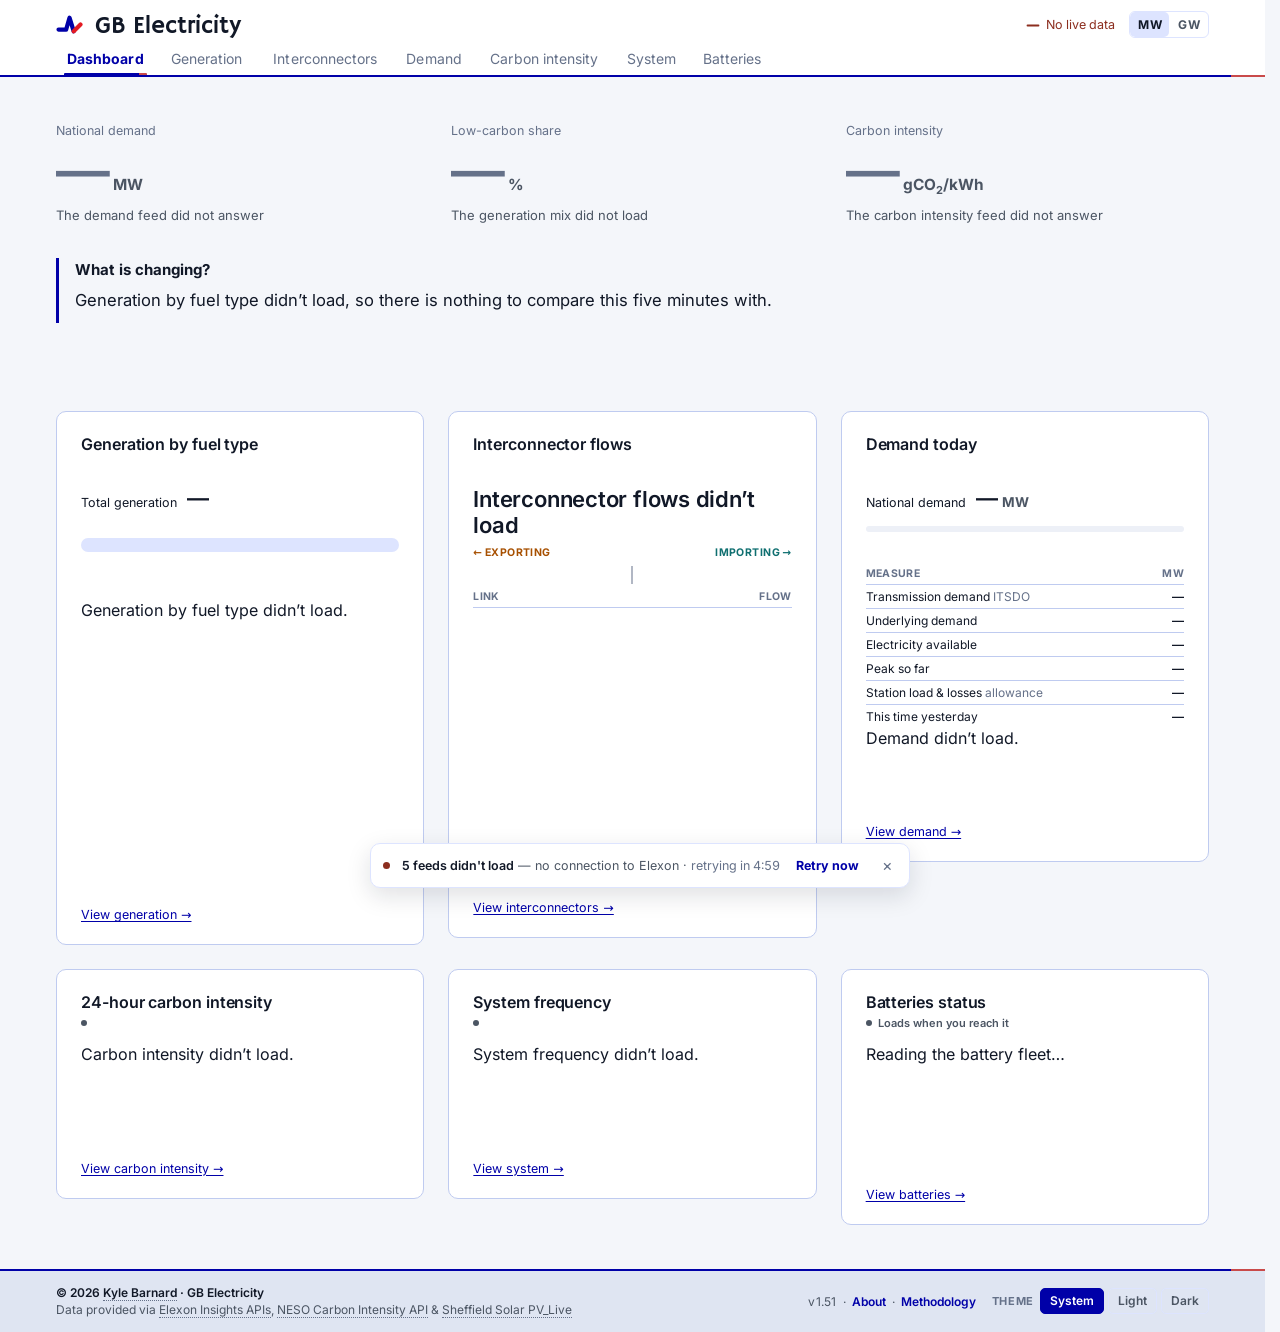
==== commit 2660de33: "rev 146 (v1.51): export is orange, and the bar shows capacity - Export leaves the red band: #A75001 " ====
--- a/index.html
+++ b/index.html
@@ -1,5 +1,5 @@
 <!doctype html>
-<!-- GENERATED from dash/GB_Electricity_v1.50.html (md5 3791c5e8f1b96aa103647cca1e4e9e77) by tools/pages150.mjs — do not edit; edit the dashboard and re-run. -->
+<!-- GENERATED from dash/GB_Electricity_v1.51.html (md5 15016a3434abb26c66ea13bac2f27857) by tools/pages151.mjs — do not edit; edit the dashboard and re-run. -->
 <html lang="en-GB" data-page="next" class="page-ic">
 <head>
 <meta charset="UTF-8">
@@ -7,7 +7,7 @@
 <title>GB Electricity — Live Generation & Demand</title>
 <meta name="description" content="The whole GB electricity system on one page: what is generating now, what the country is drawing, what it is emitting, and what is changing.">
 <link rel="canonical" href="https://gbelectricity.uk/">
-<meta name="generator" content="pages150.mjs — from GB Electricity v1.50">
+<meta name="generator" content="pages151.mjs — from GB Electricity v1.51">
 <script type="application/ld+json">{"@context":"https://schema.org","@type":"WebPage","name":"GB Electricity — Live Generation & Demand","url":"https://gbelectricity.uk/","description":"The whole GB electricity system on one page: what is generating now, what the country is drawing, what it is emitting, and what is changing.","isPartOf":{"@id":"https://gbelectricity.uk/#website"}}</script>
 <script type="application/ld+json">{"@context":"https://schema.org","@type":"WebSite","@id":"https://gbelectricity.uk/#website","name":"GB Electricity","alternateName":"gbelectricity.uk","url":"https://gbelectricity.uk/","description":"The whole GB electricity system on one page: what is generating now, what the country is drawing, what it is emitting, and what is changing.","inLanguage":"en-GB","publisher":{"@type":"Person","name":"Kyle Barnard","url":"https://www.linkedin.com/in/kyle-barnard/"}}</script>
 <script type="application/ld+json">{"@context":"https://schema.org","@type":"BreadcrumbList","itemListElement":[{"@type":"ListItem","position":1,"name":"GB Electricity","item":"https://gbelectricity.uk/"},{"@type":"ListItem","position":2,"name":"Live dashboard","item":"https://gbelectricity.uk/"}]}</script>
@@ -40,10 +40,10 @@
 <link rel="preload" href="assets/inter-700.woff2" as="font" type="font/woff2" crossorigin>
 <link rel="preload" href="assets/hammersmith-one-400.woff2" as="font" type="font/woff2" crossorigin>
 <style>@font-face{font-family:Inter;font-style:normal;font-weight:400;font-display:swap;src:url(assets/inter-400.woff2) format('woff2')}@font-face{font-family:Inter;font-style:normal;font-weight:600;font-display:swap;src:url(assets/inter-600.woff2) format('woff2')}@font-face{font-family:Inter;font-style:normal;font-weight:700;font-display:swap;src:url(assets/inter-700.woff2) format('woff2')}@font-face{font-family:'Hammersmith One';font-style:normal;font-weight:400;font-display:swap;src:url(assets/hammersmith-one-400.woff2) format('woff2')}
-:root{--odo-h:.8em;--card-pad-t:13px;--track-h:19px;--val-hero:44px;--val-tile:32px;--val-mid:27px;--val-small:16px;--val-unit-hero:16px;--val-unit:14px;--val-unit-mid:13.5px;--blue:#0000A8;--blue-2:#DDE4FF;--blue-line:#BFCBF0;--blue-ink:#00008A;--red:#C94A4A;--mark-red:#E31B23;--accent:var(--blue);--accent-dark:var(--blue-ink);--accent-tint:#EDF1FF;--accent-line:#C3CEF2;--blue-text:var(--blue);--head-bg:var(--blue);--mark:#111827;--ink:#111827;--ink-dim:#4B5563;--ink-mute:#657189;--page:#F4F6FA;--grey-bg:#EDF0F7;--grey-line:#DDE4FF;--surface:#FFFFFF;--mix-grid:rgba(17,24,39,.13);--ci1:#4f7a18;--ci2:#729528;--ci3:#a18706;--ci4:#c37812;--ci5:#dd6414;--ciw1:#c0cfac;--ciw2:#ccd9b2;--ciw3:#ddd4a5;--ciw4:#e9ceaa;--ciw5:#f3c7aa;--sans:'Inter',system-ui,-apple-system,BlinkMacSystemFont,'Segoe UI',Roboto,Helvetica,Arial,sans-serif;--mono:ui-monospace,'SFMono-Regular',Consolas,'Liberation Mono',Menlo,monospace;--display:'Hammersmith One',var(--sans);--c-nuclear:#6D4ACD;--c-biomass:#4E9A5B;--c-hydro:#10568C;--c-wind:#0EA5A8;--teal-pale:#EAF6F5;--teal-text:#1B7273;--c-storage:#8A3362;--c-imports:#7386D5;--c-gas:#9B1111;--c-other:#A37A00;--flow-in:#0F6F70;--flow-out:#8C2E1F;--flow-out-ink:#8C2E1F;--flow-zero:#D9D9D9;--temp-warm:#8C2E1F;--temp-cool:#0F6F70;--solar-line:#8A6D0B;--solar-fill:#F7E9B0;--hatch-est:repeating-linear-gradient(135deg,transparent 0 5.1px,
+:root{--odo-h:.8em;--card-pad-t:13px;--track-h:19px;--val-hero:44px;--val-tile:32px;--val-mid:27px;--val-small:16px;--val-unit-hero:16px;--val-unit:14px;--val-unit-mid:13.5px;--blue:#0000A8;--blue-2:#DDE4FF;--blue-line:#BFCBF0;--blue-ink:#00008A;--red:#C94A4A;--mark-red:#E31B23;--accent:var(--blue);--accent-dark:var(--blue-ink);--accent-tint:#EDF1FF;--accent-line:#C3CEF2;--blue-text:var(--blue);--head-bg:var(--blue);--mark:#111827;--ink:#111827;--ink-dim:#4B5563;--ink-mute:#657189;--page:#F4F6FA;--grey-bg:#EDF0F7;--grey-line:#DDE4FF;--surface:#FFFFFF;--mix-grid:rgba(17,24,39,.13);--ci1:#4f7a18;--ci2:#729528;--ci3:#a18706;--ci4:#c37812;--ci5:#dd6414;--ciw1:#c0cfac;--ciw2:#ccd9b2;--ciw3:#ddd4a5;--ciw4:#e9ceaa;--ciw5:#f3c7aa;--sans:'Inter',system-ui,-apple-system,BlinkMacSystemFont,'Segoe UI',Roboto,Helvetica,Arial,sans-serif;--mono:ui-monospace,'SFMono-Regular',Consolas,'Liberation Mono',Menlo,monospace;--display:'Hammersmith One',var(--sans);--c-nuclear:#6D4ACD;--c-biomass:#4E9A5B;--c-hydro:#10568C;--c-wind:#0EA5A8;--teal-pale:#EAF6F5;--teal-text:#1B7273;--c-storage:#8A3362;--c-imports:#7386D5;--c-gas:#9B1111;--c-other:#A37A00;--c-gas-ink:#9B1111;--c-nuclear-ink:#6D4ACD;--c-wind-ink:#0C787C;--c-biomass-ink:#097E44;--c-imports-ink:#4367CB;--c-hydro-ink:#10568C;--c-other-ink:#8E6700;--c-storage-ink:#8A3362;--flow-in:#0F6F70;--flow-out:#A75001;--flow-zero:#D9D9D9;--temp-warm:#8C2E1F;--temp-cool:#0F6F70;--solar-line:#8A6D0B;--solar-fill:#F7E9B0;--hatch-est:repeating-linear-gradient(135deg,transparent 0 5.1px,
                 var(--solar-line) 5.7px 7.4px,transparent 8px);--hatch-est-sm:repeating-linear-gradient(135deg,transparent 0 2.8px,
-                   var(--solar-line) 3.2px 4.6px,transparent 5px);--daylight:#FFF9E9;--night:#F7F9FC;--foot-bg:#DFE5F2;--head-ink:#FFFFFF;--ok:#0A7A3C;--warn:#98671B;--bad:#8C2E1F;--bad-bg:#FBE9E5}html[data-theme=dark]{--blue:#2B3A78;--blue-2:#1E2440;--blue-line:#303A5E;--blue-ink:#3A4A92;--blue-text:#9DB4FF;--red:#D75755;--mark-red:#EF3F48;--mark:#E9EBF4;--accent:var(--blue);--accent-dark:var(--blue-ink);--accent-tint:#1E2440;--accent-line:#303A5E;--head-bg:var(--blue);--ink:#E9EBF4;--ink-dim:#A0A8BC;--ink-mute:#788298;--page:#0F111A;--grey-bg:#1C2030;--grey-line:#272E44;--surface:#171922;--mix-grid:rgba(233,235,244,.16);--fb-tail:.3;--ciw1:#2a3a1f;--ciw2:#415128;--ciw3:#63581e;--ciw4:#5f4422;--ciw5:#5a331d;--ci1:#4f7a18;--ci2:#93bf34;--ci3:#f7d117;--ci4:#eb9622;--ci5:#dd6414;--c-nuclear:#7942DC;--c-biomass:#5A9E65;--c-hydro:#2069A5;--c-wind:#1EB3B6;--teal-pale:#152A2B;--teal-text:#35C8C9;--c-storage:#984C72;--c-imports:#6F87F9;--c-gas:#B3241F;--c-other:#B88B0D;--flow-in:#2FA3A4;--flow-out:#C4574A;--flow-out-ink:#C86458;--flow-zero:#383846;--temp-warm:#C86458;--temp-cool:#2FA3A4;--solar-line:#E3BE4A;--solar-fill:#4A3F1A;--daylight:#252325;--night:#1B1F2E;--foot-bg:#080A11;--head-ink:#EEF1FF;--ok:#4EC17E;--warn:#D5A94E;--bad:#E0736A;--bad-bg:#2B1614}:root{--measure:74ch}:root{--red-tail:34px}@media (max-width:760px){:root{--red-tail:20px}}:root{--ctl-h:28px;--ctl-r:7px;--ctl-border:var(--blue-line);--ctl-on-bg:var(--blue-2);--ctl-on-ink:var(--blue-text)}@media (pointer:coarse){:root{--ctl-h:44px}}:root{--blue-pale:var(--accent-tint)}</style>
-<link rel="stylesheet" href="/styles.css?v=1.50">
+                   var(--solar-line) 3.2px 4.6px,transparent 5px);--daylight:#FFF9E9;--night:#F7F9FC;--foot-bg:#DFE5F2;--head-ink:#FFFFFF;--ok:#0A7A3C;--warn:#98671B;--bad:#8C2E1F;--bad-bg:#FBE9E5}html[data-theme=dark]{--blue:#2B3A78;--blue-2:#1E2440;--blue-line:#303A5E;--blue-ink:#3A4A92;--blue-text:#9DB4FF;--red:#D75755;--mark-red:#EF3F48;--mark:#E9EBF4;--accent:var(--blue);--accent-dark:var(--blue-ink);--accent-tint:#1E2440;--accent-line:#303A5E;--head-bg:var(--blue);--ink:#E9EBF4;--ink-dim:#A0A8BC;--ink-mute:#788298;--page:#0F111A;--grey-bg:#1C2030;--grey-line:#272E44;--surface:#171922;--mix-grid:rgba(233,235,244,.16);--fb-tail:.3;--ciw1:#2a3a1f;--ciw2:#415128;--ciw3:#63581e;--ciw4:#5f4422;--ciw5:#5a331d;--ci1:#4f7a18;--ci2:#93bf34;--ci3:#f7d117;--ci4:#eb9622;--ci5:#dd6414;--c-nuclear:#7942DC;--c-biomass:#5A9E65;--c-hydro:#2069A5;--c-wind:#1EB3B6;--teal-pale:#152A2B;--teal-text:#35C8C9;--c-storage:#984C72;--c-imports:#6F87F9;--c-gas:#B3241F;--c-other:#B88B0D;--c-gas-ink:#F94239;--c-nuclear-ink:#A664FE;--c-wind-ink:#1EB3B6;--c-biomass-ink:#5A9E65;--c-imports-ink:#6F87F9;--c-hydro-ink:#518CBE;--c-other-ink:#B88B0D;--c-storage-ink:#C36B96;--flow-in:#4D9491;--flow-out:#D48E63;--flow-zero:#383846;--temp-warm:#C86458;--temp-cool:#2FA3A4;--solar-line:#E3BE4A;--solar-fill:#4A3F1A;--daylight:#252325;--night:#1B1F2E;--foot-bg:#080A11;--head-ink:#EEF1FF;--ok:#4EC17E;--warn:#D5A94E;--bad:#E0736A;--bad-bg:#2B1614}:root{--measure:74ch}:root{--red-tail:34px}@media (max-width:760px){:root{--red-tail:20px}}:root{--ctl-h:28px;--ctl-r:7px;--ctl-border:var(--blue-line);--ctl-on-bg:var(--blue-2);--ctl-on-ink:var(--blue-text)}@media (pointer:coarse){:root{--ctl-h:44px}}:root{--blue-pale:var(--accent-tint)}</style>
+<link rel="stylesheet" href="/styles.css?v=1.51">
 <style>.to-top{position:fixed;right:18px;bottom:18px;z-index:40;display:inline-flex;align-items:center;gap:7px;min-height:44px;padding:0 16px 0 13px;border-radius:22px;background:var(--surface);color:var(--ink);text-decoration:none;border:1px solid var(--grey-line);box-shadow:0 2px 10px rgba(17,24,39,.1);font-size:13.5px;font-weight:600}.to-top[hidden]{display:none}.to-top svg{width:17px;height:17px;flex-shrink:0;color:var(--blue-text)}.to-top:hover{border-color:var(--blue-text);color:var(--blue-text)}.to-top:focus-visible{outline:2px solid var(--blue-text);outline-offset:3px}@media (prefers-reduced-motion:no-preference){html{scroll-behavior:smooth}}#page-nav{scroll-margin-top:78px}.page-article h2{scroll-margin-top:78px}@media (max-width:560px){.to-top{right:12px;bottom:12px;padding:0 14px 0 11px}}.page-main{max-width:880px;margin:0 auto;padding:22px 18px 46px}.page-crumb{margin:0 0 4px;font-size:12.5px}.page-crumb a{color:var(--blue-text);text-decoration:none}.page-crumb a:hover{text-decoration:underline}.page-h1{margin:6px 0 6px;font-size:26px;line-height:1.15;color:var(--ink)}.page-lede{margin:0 0 22px;font-size:15px;line-height:1.6;color:var(--ink-dim);max-width:74ch}a.brand-reset{text-decoration:none;color:inherit;display:flex}.page-article h2{margin:30px 0 9px;font-size:13.5px;font-weight:700;letter-spacing:.06em;text-transform:uppercase;color:var(--blue-text);scroll-margin-top:10px;padding-top:14px;border-top:1px solid var(--grey-line)}.page-article h2:first-of-type{margin-top:4px;padding-top:0;border-top:none}.page-article .seo-lede{font-size:16px;line-height:1.6;color:var(--ink);margin:0 0 12px;max-width:74ch}.page-article .seo-points{list-style:none;margin:8px 0 14px;padding:2px 0 2px 13px;border-left:2px solid var(--blue-line);max-width:74ch}.page-article .seo-points li{margin:0 0 6px;line-height:1.55;font-size:14.5px}.page-article .seo-points b{color:var(--ink)}.page-article ul{max-width:74ch}.page-article li{font-size:14.5px;line-height:1.6;margin:0 0 6px}.page-next{margin:34px 0 0;padding-top:16px;border-top:1px solid var(--grey-line);font-size:13.5px;display:flex;gap:18px;flex-wrap:wrap}.page-next a{color:var(--blue-text)}.page-toc{margin:0 0 22px;padding:12px 14px;background:var(--grey-bg);border-radius:8px;border:1px solid var(--grey-line)}.page-toc .k{font-size:9.5px;font-weight:700;letter-spacing:.09em;text-transform:uppercase;color:var(--ink-mute);margin-bottom:8px}.page-toc ol{margin:0;padding:0;list-style:none;columns:2;column-gap:26px}@media (max-width:700px){.page-toc ol{columns:1}}.page-toc li{break-inside:avoid;margin:0 0 5px}.page-toc a{font-size:12.5px;color:var(--ink-dim);text-decoration:none;border-bottom:1px solid transparent}.page-toc a:hover{color:var(--blue-text);border-bottom-color:var(--blue-text)}.page-toc a:focus-visible{outline:2px solid var(--blue-text);outline-offset:2px;border-radius:2px}.page-article h2{scroll-margin-top:86px}@media (max-width:620px){.page-h1{font-size:22px}}.stub{border:1px solid var(--blue-line);background:var(--grey-bg);border-radius:10px;padding:18px 20px;margin:6px 0 8px;max-width:74ch}.stub-k{font-size:9.5px;font-weight:700;letter-spacing:.09em;text-transform:uppercase;color:var(--blue-text);margin-bottom:9px}.stub-lede{margin:0 0 10px;font-size:15px;line-height:1.6;color:var(--ink)}.stub p{margin:0 0 10px;font-size:14px;line-height:1.6;color:var(--ink-dim)}.stub p:last-child{margin-bottom:0}.stub-feeds{font-size:13px}.stub a{color:var(--blue-text)}.page-ic .page-main{max-width:1280px}.page-ic .page-main{padding-left:56px;padding-right:56px}.masthead .wrap,footer .wrap{max-width:1280px;padding-left:56px;padding-right:56px}.page-ic .panel{margin-top:4px}.page-ic .panel>.panel-head>h2.h2-dup{position:absolute;width:1px;height:1px;overflow:hidden;clip-path:inset(50%);white-space:nowrap}.page-ic .ic-prose{max-width:74ch;margin:30px auto 0}.page-ic .ic-prose.wide{max-width:none}.page-ic .ic-prose h2{margin:30px 0 8px;font-size:19px;line-height:1.25;color:var(--ink)}.page-ic .ic-prose h2:first-child{margin-top:0}.page-ic .ic-prose p{margin:0 0 12px;font-size:14.5px;line-height:1.62;color:var(--ink-dim);max-width:74ch}.page-ic .ic-prose li b,.page-ic .ic-prose p b{color:var(--ink)}.page-ic .ic-prose ul{margin:8px 0 14px;padding-left:18px;max-width:74ch}.page-ic .ic-prose li{font-size:14.5px;line-height:1.6;margin:0 0 7px;color:var(--ink-dim)}.page-ic .ic-prose a{color:var(--blue-text)}.page-ic .ic-fold{border-top:1px solid var(--grey-line);padding:10px 0 2px}.page-ic .ic-fold>summary{cursor:pointer;list-style:none}.page-ic .ic-fold>summary::-webkit-details-marker{display:none}.page-ic .ic-fold>summary::after{content:"+";float:right;color:var(--ink-dim);font-weight:700;font-size:19px;line-height:1}.page-ic .ic-fold[open]>summary::after{content:"\2212"}.page-ic .ic-fold>summary h2{margin:0!important}.page-ic .ic-fold-body{padding-top:2px}.page-ic .ic-note{border-left:3px solid var(--blue-line);padding:2px 0 2px 14px;margin:14px 0 16px;max-width:74ch}.page-ic .ic-note p{margin:0 0 8px}.page-ic .ic-note p:last-child{margin-bottom:0}.ic-ref-wrap{margin:10px 0 6px;overflow-x:auto;-webkit-overflow-scrolling:touch;border:1px solid var(--blue-line);border-radius:9px}.ic-ref{border-collapse:collapse;width:100%;min-width:720px;font-size:13px}.ic-ref caption{text-align:left;padding:11px 13px 0;font-size:12.5px;color:var(--ink-mute);caption-side:top}.ic-ref td,.ic-ref th{padding:9px 13px;text-align:left;vertical-align:top;border-bottom:1px solid var(--grey-line)}.ic-ref thead th{font-size:9.5px;font-weight:700;letter-spacing:.07em;text-transform:uppercase;color:var(--ink-mute);background:var(--grey-bg);white-space:nowrap}.ic-ref tbody tr:last-child td{border-bottom:none}.ic-ref td.num{text-align:right;font-variant-numeric:tabular-nums;white-space:nowrap}.ic-ref th.num{text-align:right;width:17%}.ic-ref .lk{font-weight:700;color:var(--ink);white-space:nowrap}.ic-ref .cc{color:var(--ink-dim)}.ic-ref a{color:var(--blue-text)}html[data-page=carbon-intensity] .em-side{margin:14px 0 0}html[data-page=carbon-intensity] .em-side .tile{max-width:460px}html[data-page=carbon-intensity] .em-side-note{margin:10px 0 0;font-size:13px;line-height:1.55;color:var(--ink-dim);max-width:52ch}html[data-page=carbon-intensity] .em-side-note b{color:var(--ink);font-variant-numeric:tabular-nums}@media (min-width:1200px){html[data-page=carbon-intensity] .emouter{display:grid;grid-template-columns:minmax(0,900px) minmax(300px,1fr);column-gap:32px;align-items:start}html[data-page=carbon-intensity] .emouter>#ci-emissions{grid-column:1}html[data-page=carbon-intensity] .emouter>.em-side{grid-column:2;grid-row:1;margin-top:44px}html[data-page=carbon-intensity] .em-side .tile{max-width:none}}.page-ic .ic-map{padding:16px 18px 12px}.page-ic .ic-map-box{border:1px solid var(--grey-line);border-radius:9px;overflow:hidden;width:100%;max-width:760px;align-self:center;box-sizing:border-box}.page-ic .ic-map-cap{margin:8px 0 0;font-size:12px;line-height:1.5;color:var(--ink-mute);max-width:none}.page-ic .ic-map-sw{display:inline-block;width:16px;height:0;border-top:3px solid var(--flow-zero);vertical-align:middle;margin:0 3px 0 2px;border-radius:2px}.page-ic .ic-map-sw.in{border-color:var(--flow-in)}.page-ic .ic-map-sw.out{border-color:var(--flow-out)}.ic-jump{display:flex;flex-wrap:wrap;gap:6px 14px;margin:6px 0 22px;font-size:13.5px}.ic-jump a{color:var(--blue-text);white-space:nowrap}.ic-link{border-top:1px solid var(--grey-line);scroll-margin-top:84px}.ic-link:last-of-type{border-bottom:1px solid var(--grey-line)}.ic-link>summary{list-style:none;cursor:pointer;padding:14px 28px 12px 0;position:relative}.ic-link>summary::-webkit-details-marker{display:none}.ic-link>summary::after{content:"";position:absolute;right:6px;top:22px;width:9px;height:9px;border-right:2px solid var(--ink-mute);border-bottom:2px solid var(--ink-mute);transform:rotate(45deg);transition:transform .18s ease}.ic-link[open]>summary::after{transform:rotate(225deg);top:26px}.ic-link>summary:hover h3 .ic-link-anchor{text-decoration:underline;text-underline-offset:3px}.ic-link>summary:focus-visible{outline:2px solid var(--blue-line);outline-offset:2px;border-radius:4px}.ic-link .ic-link-body{padding:2px 0 20px}.ic-link .back-to-table{display:none}.ic-link[open] .back-to-table{display:inline-flex;align-items:center;gap:7px;margin:0 0 14px;padding:6px 13px 6px 11px;border-radius:18px;background:var(--grey-bg);border:1px solid var(--grey-line);color:var(--blue-text);font-size:13px;font-weight:600;line-height:1.3;font-family:inherit;cursor:pointer}.ic-link[open] .back-to-table.foot{margin:18px 0 4px}.ic-link[open] .back-to-table:hover{border-color:var(--blue-text)}.ic-link[open] .back-to-table:focus-visible{outline:2px solid var(--blue-text);outline-offset:2px}.ic-link h3{margin:0 0 6px;font-size:17px;line-height:1.3;color:var(--ink);display:flex;flex-wrap:wrap;align-items:baseline;gap:4px 12px}.ic-link h3 .ic-link-anchor{color:var(--ink);text-decoration:none}.ic-link h3 .ic-link-anchor:focus-visible,.ic-link h3 .ic-link-anchor:hover{text-decoration:underline;text-underline-offset:3px}.ic-link .ic-link-sub{font-size:13px;font-weight:400;color:var(--ink-dim)}.ic-link .ic-link-sub .ds{color:var(--ink)}.ic-link .ic-link-live{display:block;font-size:14.5px;line-height:1.55;margin:0;color:var(--ink-dim)}.ic-link .ic-link-live b{color:var(--ink);font-variant-numeric:tabular-nums}.ic-link .ic-link-live.is-pending{color:var(--ink-mute);font-style:italic}.ic-link .ic-trace-box{position:relative;width:100%;min-width:0;max-width:100%;touch-action:pan-y;-webkit-user-select:none;user-select:none}.ic-link svg.ic-trace{display:block;width:100%;min-height:120px}.ic-link .ic-trace-cap{font-size:12.5px;color:var(--ink-mute);margin:4px 0 14px;line-height:1.5}.ic-link .ic-trace-cap b{color:var(--ink-dim);font-variant-numeric:tabular-nums}.ic-link .ic-30{margin:6px 0 16px}.ic-link .ic-30-h{margin:0 0 4px;font-size:13px;font-weight:700;letter-spacing:.02em;color:var(--ink)}.ic-link .ic-30-unit{font-weight:400;color:var(--ink-mute)}.ic-link .ic-30-status{margin:0 0 6px;font-size:13px;color:var(--ink-mute);font-style:italic}.ic-link .ic-30-status.is-error{color:var(--bad);font-style:normal}.ic-link .ic-30-status.is-hidden{display:none}.ic-link .ic-30-box{position:relative;width:100%;min-width:0;max-width:100%;touch-action:pan-y;-webkit-user-select:none;user-select:none}.ic-link svg.ic-30-chart{display:block;width:100%;min-height:0}.ic-link .ic-30-cap{font-size:12.5px;color:var(--ink-mute);margin:4px 0 0;line-height:1.5}.ic-link .ic-30-cap b{color:var(--ink-dim);font-variant-numeric:tabular-nums}.ic-link table.facts{border-collapse:collapse;width:100%;font-size:13.5px;margin:0 0 12px;max-width:74ch}.ic-link table.facts th{text-align:left;font-weight:700;color:var(--blue-text);padding:5px 12px 5px 0;vertical-align:top;white-space:nowrap;border-bottom:1px solid var(--grey-line);width:1%}.ic-link table.facts td{padding:5px 0;border-bottom:1px solid var(--grey-line);color:var(--ink);line-height:1.5}.ic-link table.facts tr:last-child td,.ic-link table.facts tr:last-child th{border-bottom:none}.ic-link p.capnote{font-size:13.5px;line-height:1.55;color:var(--ink);margin:0 0 12px;border-left:3px solid var(--bad);padding-left:12px}.ic-link p.capnote b{color:var(--bad)}.ic-link .ic-link-tecsrc{color:var(--ink-mute);font-size:12.5px}.ic-link .ic-link-note{margin:0 0 10px}.ic-link .ic-link-src{font-size:13px;margin:0}.ic-link .ic-link-src a{color:var(--blue-text);text-decoration:underline;text-underline-offset:2px}.ic-links .srcnote{font-size:12.5px;color:var(--ink-mute);line-height:1.5;margin:14px 0 0}@media (max-width:900px){.page-ic .page-main{padding-left:20px;padding-right:20px}.masthead .wrap,footer .wrap{padding-left:20px;padding-right:20px}}@media (max-width:700px){.page-ic .page-main{padding-left:12px;padding-right:12px}.page-ic .ic-prose h2{font-size:17.5px}.ic-link h3{font-size:16px}}</style>
 </head>
 <body>
@@ -96,7 +96,8 @@
 <section class="nx-hero" id="nx-hero" aria-label="Right now">
       
       <div class="nx-fig">
-        <div class="nx-lab">Demand</div>
+        
+        <div class="nx-lab">National demand</div>
         <div class="nx-val" id="nx-demand"><span class="skeleton">—</span><span class="unit">MW</span></div>
         <div class="nx-sub" id="nx-demand-sub"></div>
       </div>
@@ -150,10 +151,11 @@
         </div>
         <div class="panel-body">
           
-          <div class="nx-net" id="nx-net"><span id="nxic-word">—</span> <span class="nx-sign" id="nxic-sign"></span> <span class="nx-num" id="nxic-net"></span></div>
+          <div class="nx-net" id="nx-net"><span id="nxic-word">—</span> <span class="nx-num" id="nxic-net"></span></div>
           
           <div class="nx-endlabels"><span class="cap is-out" id="nxic-lend">← Exporting</span><span class="cap is-in">Importing →</span></div>
-          <div class="nx-diverge" id="nxic-bar"><i class="nx-in" id="nxic-in"></i><i class="nx-out" id="nxic-out"></i><b class="nx-mid" aria-hidden="true"></b></div>
+          
+          <div class="nx-diverge" id="nxic-bar"><i class="nx-cap nx-cap-out" id="nxic-capout"></i><i class="nx-cap nx-cap-in" id="nxic-capin"></i><i class="nx-in" id="nxic-in"></i><i class="nx-out" id="nxic-out"></i><b class="nx-mid" aria-hidden="true"></b></div>
           <div class="nx-rowhead"><span>Link</span><span id="nxic-flowhead">Flow</span></div>
           <div class="nx-rows" id="nxic-rows"></div>
                   
@@ -188,6 +190,7 @@
       
       <div class="panel" id="panel-nxci" data-pid="NXCI">
         <div class="panel-head is-stacked">
+          
           <h2>24-hour carbon intensity</h2>
           <span class="nx-pstat" id="nxci-stat"><i aria-hidden="true"></i><span id="nxci-statv"></span></span>
         </div>
@@ -249,7 +252,7 @@
         rel="noopener noreferrer">Sheffield Solar PV_Live</a></span>
     </div>
     <div class="foot-right">
-      <span class="version-label" title="Generated from GB Electricity v1.50">v1.50</span> &middot;
+      <span class="version-label" title="Generated from GB Electricity v1.51">v1.51</span> &middot;
       <a href="/about" class="footer-link">About</a> &middot;
       <a href="/methodology" class="footer-link">Methodology</a>
       <span class="theme-pref" id="theme-pref" role="radiogroup" aria-label="Colour theme">
@@ -262,6 +265,6 @@
   </div>
 </footer>
 <script>window.__GBE_PAGE="next";</script>
-<link rel="modulepreload" href="../js/api/elexon-balancing.js?v=1.50" crossorigin><link rel="modulepreload" href="../js/api/elexon.js?v=1.50" crossorigin><link rel="modulepreload" href="../js/api/neso.js?v=1.50" crossorigin><link rel="modulepreload" href="../js/api/proxy.js?v=1.50" crossorigin><link rel="modulepreload" href="../js/api/pv-live.js?v=1.50" crossorigin><link rel="modulepreload" href="../js/data/carbon.js?v=1.50" crossorigin><link rel="modulepreload" href="../js/data/coast.js?v=1.50" crossorigin><link rel="modulepreload" href="../js/data/demand.js?v=1.50" crossorigin><link rel="modulepreload" href="../js/data/generation.js?v=1.50" crossorigin><link rel="modulepreload" href="../js/data/interconnectors.js?v=1.50" crossorigin><link rel="modulepreload" href="../js/data/model.js?v=1.50" crossorigin><link rel="modulepreload" href="../js/data/storage.js?v=1.50" crossorigin><script type="module">import{rows as e,getHealth as t,fetchFuelinst as n,fetchOutturnSummary as a,fetchDemandOutturn as s,fetchInterconnectorOutturn as i,fetchWindForecast as o,fetchWindForecastEarliest as r,fetchWindForecastLatest as l,fetchWindSolarActual as d,fetchDayAheadWindSolar as c,fetchSystemPrices as h,fetchFrequency as u,fetchTemperature as m,fetchMarketIndex as p,fetchDataset as f,fetchFuelhhByDay as g,fetchDemandOutturnStream as b,fetchFuelhhStream as y}from"../js/api/elexon.js?v=1.50";import{fetchIntensityNow as w,fetchIntensityFactors as x,fetchIntensityRange as v,fetchIntensityStats as $,fetchRegionalSnapshot as M,fetchRegionalHistory as T,fetchRegionalForward as k,fetchRegionalPostcode as F}from"../js/api/neso.js?v=1.50";import{PVLIVE_PROXY as L,fetchPvLive as S}from"../js/api/pv-live.js?v=1.50";import{systemSnapshot as E,demandHistory as H,underlyingAt as D,mw as A,dailySeries as N,dailyRecords as C,dailyWindows as I,dailyCsvRows as W,heatingGradient as O,dailyTemps as q,forecastError as B,dayAheadNdf as P,FCERR_MIN_PERIODS as R,forecastPeakFor as G,expectedGap as j,heatingGradientBy as z}from"../js/data/demand.js?v=1.50";import*as U from"../js/data/interconnectors.js?v=1.50";import*as V from"../js/data/coast.js?v=1.50";import{fetchPhysical as Z,fetchPnPeriod as _,fetchBoalf as K,fetchRemit as Y}from"../js/api/elexon-balancing.js?v=1.50";import{makeFleet as X,effectivePosition as Q,effectiveLevels as J,declaredPosition as ee,registeredHeadroom as te,unitHeadroom as ne,outages as ae}from"../js/data/storage.js?v=1.50";import*as se from"../js/data/generation.js?v=1.50";import*as ie from"../js/data/carbon.js?v=1.50";import{movement as oe,priorPoint as re,Reading as le,qualityWord as de}from"../js/data/model.js?v=1.50";!function(){const o={2025:[30,100,180,250],2026:[25,90,170,230],2027:[20,80,160,210]},oe=["very low","low","moderate","high","very high"],ce=300,he={Biomass:120,Coal:937,"Dutch Imports":474,"French Imports":53,"Gas (Combined Cycle)":394,"Gas (Open Cycle)":651,Hydro:0,"Irish Imports":458,Nuclear:0,Oil:935,Other:300,"Pumped Storage":0,Solar:0,Wind:0},ue={CCGT:"Gas (Combined Cycle)",OCGT:"Gas (Open Cycle)",COAL:"Coal",OIL:"Oil",BIOMASS:"Biomass",NUCLEAR:"Nuclear",WIND:"Wind",NPSHYD:"Hydro",PS:"Pumped Storage",OTHER:"Other"},me=["Dutch Imports","French Imports","Irish Imports"],pe={solar:"Solar"},fe=50,ge=.2,be=.5,ye=e=>`${e>=0?"+":"−"}${Math.abs(e).toFixed(3)} Hz`,we=e=>`${Math.abs(1e3*e).toFixed(0)} mHz`,xe=["#959595","#838f7a","#72885e","#618141","#4f7a18"];function ve(e){const t=Math.max(0,Math.min(1,(Number(e)||0)/100)),n=Math.min(xe.length-2,Math.floor(t*(xe.length-1))),a=t*(xe.length-1)-n,s=e=>[1,3,5].map(t=>parseInt(e.slice(t,t+2),16)),i=s(xe[n]),o=s(xe[n+1]);return"#"+i.map((e,t)=>Math.round(e+(o[t]-e)*a).toString(16).padStart(2,"0")).join("")}const $e=3e5,Me="Europe/London",Te=52.4,ke=-1.5,Fe=se.SERIES_LIST,Le=se.SERIES_BY_KEY,Se={nuclear:"Metered output from GB's nuclear reactors. They run close to flat by design and are not used to follow demand, so this figure moves only when a unit comes off or back on.",biomass:"Metered generation from plant burning organic fuel — in GB, overwhelmingly Drax. It is counted as low-carbon here, following the convention of the source data.",hydro:"Metered output from conventional hydro schemes, where water passes through a turbine once. A small, steady part of the mix that follows rainfall and river flow rather than price.",wind:"GB wind generation as metered through the transmission system. Wind connected to local distribution networks is not visible in this figure and is not included in it.",storage:"The net position of GB's pumped hydro. Positive means the units are generating; negative means they are pumping water uphill and drawing from the grid to do it.",gas:"Metered output from combined-cycle and open-cycle gas turbines. This is the fuel that usually moves to follow demand, so it takes up the slack when wind and solar fall away.",other:"Elexon's residual category — everything that does not fit one of the named fuels, plus coal and oil. It cannot be broken down further; the source defines it circularly.",solar:"Estimated output from GB's solar panels, almost all of them connected below the transmission system. It is modelled from a sample of sites rather than metered, which is why it is drawn differently everywhere on this page.",imports:"The net flow across GB's subsea and cross-border links. Positive means GB is importing from its neighbours; negative means it is exporting to them."},Ee={gas:{mw:33578,units:80},wind:{mw:31547,units:232},other:{mw:8573,units:91,note:"Includes <b>3,270 MW</b> of coal — Drax 5 and 6 and the four West Burton units — none of it generating since September 2024."},nuclear:{mw:7430,units:12,note:"Includes <b>1,020 MW</b> at Hunterston B, closed in January 2022. The operating fleet is 6,410 MW."},biomass:{mw:3675,units:13},storage:{mw:3058,units:16},hydro:{mw:1106,units:22}},He={CCGT:"Combined-cycle gas turbine",OCGT:"Open-cycle gas turbine",COAL:"Coal",OIL:"Oil",NUCLEAR:"Nuclear",WIND:"Wind (BM-metered)",NPSHYD:"Non-pumped-storage hydro",PS:"Pumped storage",BIOMASS:"Biomass",OTHER:"Other",INTELEC:"ElecLink (France)",INTEW:"East–West (Ireland)",INTFR:"IFA (France)",INTGRNL:"Greenlink (Ireland)",INTIFA2:"IFA2 (France)",INTIRL:"Moyle (N. Ireland)",INTNED:"BritNed (Netherlands)",INTNEM:"Nemo Link (Belgium)",INTNSL:"North Sea Link (Norway)",INTVKL:"Viking Link (Denmark)"},De="#0000A8",Ae="#9DB4FF";const Ne=[5,6,7,8,8,7,6,5.4,5].map(e=>"data:image/svg+xml;base64,"+btoa(function(e){return`<svg xmlns="http://www.w3.org/2000/svg" viewBox="0 0 32 32"><style>.m{fill:none;stroke-width:5;stroke-linecap:round;stroke-linejoin:round}.b{stroke:${De}}.r{stroke:#E31B23;stroke-width:${e}}@media(prefers-color-scheme:dark){.b{stroke:${Ae}}.r{stroke:#EF3F48}}</style><polyline class="m b" points="3,22 12,22 16,8 21,24"/><polyline class="m r" points="21,24 29,16"/></svg>`}(e))),Ce=Ne[Ne.length-1];let Ie=null,We=-1;function Oe(){const e=Ye("favicon");e&&(matchMedia("(prefers-reduced-motion:reduce)").matches?e.href=Ce:(Ie&&(clearInterval(Ie),Ie=null),We=0,Ie=setInterval(()=>{if(We>=Ne.length)return clearInterval(Ie),Ie=null,void(e.href=Ce);e.href=Ne[We++]},110)))}const qe={France:'<svg viewBox="0 0 36 24"><rect width="12" height="24" x="0" fill="#002395"/><rect width="12" height="24" x="12" fill="#fff"/><rect width="12" height="24" x="24" fill="#ED2939"/></svg>',Netherlands:'<svg viewBox="0 0 36 24"><rect width="36" height="24" fill="#fff"/><rect width="36" height="8" y="0" fill="#AE1C28"/><rect width="36" height="8" y="16" fill="#21468B"/></svg>',Belgium:'<svg viewBox="0 0 36 24"><rect width="12" height="24" x="0" fill="#000"/><rect width="12" height="24" x="12" fill="#FAE042"/><rect width="12" height="24" x="24" fill="#ED2939"/></svg>',Ireland:'<svg viewBox="0 0 36 24"><rect width="12" height="24" x="0" fill="#169B62"/><rect width="12" height="24" x="12" fill="#fff"/><rect width="12" height="24" x="24" fill="#FF883E"/></svg>',Germany:'<svg viewBox="0 0 36 24"><rect width="36" height="8" y="0" fill="#000"/><rect width="36" height="8" y="8" fill="#DD0000"/><rect width="36" height="8" y="16" fill="#FFCE00"/></svg>',Norway:'<svg viewBox="0 0 36 24"><rect width="36" height="24" fill="#BA0C2F"/><rect x="9" width="6" height="24" fill="#fff"/><rect y="9" width="36" height="6" fill="#fff"/><rect x="11" width="2" height="24" fill="#00205B"/><rect y="11" width="36" height="2" fill="#00205B"/></svg>',Denmark:'<svg viewBox="0 0 36 24"><rect width="36" height="24" fill="#C8102E"/><rect x="10" width="4" height="24" fill="#fff"/><rect y="10" width="36" height="4" fill="#fff"/></svg>',"United Kingdom":'<svg viewBox="0 0 36 24"><clipPath id="gbe-uk-cc"><path d="M18,12 h18 v12 z v12 h-18 z h-18 v-12 z v-12 h18 z"/></clipPath><rect width="36" height="24" fill="#012169"/><path d="M0,0 L36,24 M36,0 L0,24" stroke="#fff" stroke-width="4.8"/><path d="M0,0 L36,24 M36,0 L0,24" clip-path="url(#gbe-uk-cc)" stroke="#C8102E" stroke-width="3.2"/><path d="M18,0 V24 M0,12 H36" stroke="#fff" stroke-width="8"/><path d="M18,0 V24 M0,12 H36" stroke="#C8102E" stroke-width="4.8"/></svg>'},Be=U.LINKS,Pe=U.CAPACITY_VERIFIED,Re=(U.CAPACITY_BASIS,U.CAPACITY_SOURCE),Ge=U.FUTURE,je=U.FUTURE_SCOPING.count,ze=U.FUTURE_SCOPING.mw,Ue=U.capacityFor,Ve=U.capacityPeak,Ze=U.CAP_MAX,_e=U.FLEET_TO_GB,Ke=U.FLEET_FROM_GB,Ye=e=>document.getElementById(e),Xe=(e,t,n,a)=>{const s=Ye(e);return s&&s.addEventListener(t,n,a),!!s},Qe=se.isInterconnector,Je=(e,t=0)=>Number(e).toLocaleString("en-GB",{minimumFractionDigits:t,maximumFractionDigits:t}),et=e=>String(e).replace(/[&<>"]/g,e=>({"&":"&amp;","<":"&lt;",">":"&gt;",'"':"&quot;"}[e])),tt=e=>e.toISOString().slice(0,19)+"Z",nt=e=>new Date(e).toLocaleTimeString("en-GB",{hour:"2-digit",minute:"2-digit",timeZone:Me}),at=e=>new Date(e).toLocaleDateString("en-GB",{day:"numeric",month:"short",timeZone:Me}),st=(e,t=2)=>(e<0?"−£":"£")+Je(Math.abs(e),t),it=e=>new Intl.DateTimeFormat("en-CA",{timeZone:Me,year:"numeric",month:"2-digit",day:"2-digit"}).format(e),ot=e=>parseInt(new Intl.DateTimeFormat("en-GB",{timeZone:Me,hour:"2-digit",hour12:!1}).format(new Date(e)),10),rt=[100,200,250,500,1e3,2e3,2500,5e3,1e4,2e4,25e3];function lt(e,t){const n=rt.find(n=>Math.ceil(e/n)<=t)||rt[rt.length-1],a=Math.max(1,Math.ceil(e/n));return{step:n,count:a,max:n*a}}const dt=e=>(e/1e3).toFixed(e%1e3==0?0:1)+"GW";function ct(e,t,n,a,{mt:s,ih:i,size:o=10.5,gap:r=10}={}){const l=(Array.isArray(n)?n:[n]).filter(e=>null!=e&&isFinite(e)),d=l.length?l.reduce((e,t)=>e+t,0)/l.length:null;let c=null!=d&&d>t?t-r:t+r+.35*o;const h=s+.8*o,u=s+i-2;return c<h&&(c=Math.min(u,t+r+.35*o)),c>u&&(c=Math.max(h,t-r)),`<text x="${e.toFixed(1)}" y="${c.toFixed(1)}" text-anchor="end"\n    style="font-size:${o}px;font-weight:700;fill:var(--ink);paint-order:stroke;\n    stroke:var(--surface);stroke-width:3.5px;stroke-linejoin:round">${a}</text>`}let ht="MW";const ut=()=>ht,mt=e=>"GW"===ht?Je(e/1e3,2):Je(Math.round(e)),pt=e=>"GW"===ht?(e<0?"−":"")+Je(Math.abs(e)/1e3,2):(e<0?"−":"")+Je(Math.abs(Math.round(e))),ft=()=>'<span class="unit">'+ht+"</span>",gt=()=>matchMedia("(prefers-reduced-motion:reduce)").matches;function bt(e){return parseFloat(String(e).replace(/[^0-9.\-\u2212]/g,"").replace("−","-"))}function yt(e,t,n){const a=null!=t;return'<span class="'+("odo-c"+(/[0-9]/.test(e)?" d":"")+(","===e||"."===e?" sep":"")+(a?" armed"+(n?"":" dn"):""))+'"><span class="odo-r"'+(a?' data-p="'+et(t)+'"':"")+">"+et(e)+"</span></span>"}function wt(e,t,n){if(!e)return;const a=t||"",s=n?"skeleton figstate-unavailable":"skeleton",i=n?' title="'+et(n)+'"':"";e.innerHTML='<span class="'+s+'"'+i+">—</span>"+a,delete e.dataset.odo,e.dataset.figstate=n?"unavailable":"loading"}const xt=(e,t)=>wt(e,t,null),vt=(e,t,n)=>wt(e,t,n||"This feed did not respond on the last refresh.");function $t(e,t){return'<span class="figstate-fc" tabindex="0" data-note="'+et(t||"This figure is a forecast, not an outturn.")+'"><span class="figstate-fc-t">'+et(e)+"</span></span>"}function Mt(e){return e&&!e.night&&e.stale&&isFinite(e.ageMin)?e.ageMin:null}function Tt(e,t){const n=Math.round(e);return' <span class="ge-age" tabindex="0" data-note="'+et(t)+'">'+et(n>=90?Math.round(n/60)+"h old":n+"m old")+"</span>"}function kt(e,t,n,a,s){Ft(e,t,(n||"")+function(e,t){const n=Math.round(e),a=n>=90?Math.round(n/60)+"h old":n+"m old";return'<span class="figstate-age" tabindex="0" data-note="'+et(t||"This reading is "+n+" minutes old — older than the usual refresh.")+'"><svg viewBox="0 0 24 24" aria-hidden="true"><circle cx="12" cy="12" r="9"/><path d="M12 7v5l3 2"/></svg><span class="figstate-age-t">'+et(a)+"</span></span>"}(a,s)),e&&(e.dataset.figstate="stale")}function Ft(e,t,n){if(!e)return;t=String(t);const a=n||"",s=e.dataset.odo,i=!!e.querySelector(".odo")&&void 0!==s&&s!==t&&!gt(),o=Array.from(t);let r;if(i){const e=Array.from(s),n=o.length-e.length,a=!(bt(t)<bt(s));r=o.map((t,s)=>{const i=e[s-n];return yt(t,/[0-9]/.test(t)&&void 0!==i&&i!==t?i:null,a)}).join("")}else r=o.map(e=>yt(e,null,!1)).join("");if(e.innerHTML='<span class="odo">'+r+"</span>"+a,e.dataset.odo=t,e.dataset.figstate=/^[−-]?0(\.0+)?$/.test(t.trim())?"zero":"ok",e._odoTimer&&(clearTimeout(e._odoTimer),e._odoTimer=null),!i)return;const l=[...e.querySelectorAll(".odo-c.armed")];l.length&&(requestAnimationFrame(()=>requestAnimationFrame(()=>{l.forEach(e=>{e.classList.remove("armed"),e.classList.add("roll")})})),e._odoTimer=setTimeout(()=>{e.querySelectorAll(".odo-r[data-p]").forEach(e=>e.removeAttribute("data-p")),e.querySelectorAll(".odo-c.roll").forEach(e=>e.classList.remove("roll","dn")),e._odoTimer=null},460))}function Lt(e,t,n){t===e&&(t=e+1);const a=t-e,s=rt.concat([1,2,5,10,20,25,50]).sort((e,t)=>e-t).find(a=>Math.ceil(t/a)-Math.floor(e/a)<=n)||Math.ceil(a/n);return{step:s,min:Math.floor(e/s)*s,max:Math.ceil(t/s)*s}}const St=Math.PI/180;function Et(e,t,n){const a=((e+432e5)/864e5+2440587.5-2451545)/36525,s=(280.46646+a*(36000.76983+3032e-7*a))%360,i=357.52911+a*(35999.05029-1537e-7*a),o=.016708634-a*(42037e-9+1.267e-7*a),r=125.04-1934.136*a,l=s+(Math.sin(i*St)*(1.914602-a*(.004817+14e-6*a))+Math.sin(2*i*St)*(.019993-101e-6*a)+289e-6*Math.sin(3*i*St))-.00569-.00478*Math.sin(r*St),d=23+(26+(21.448-a*(46.815+a*(59e-5-.001813*a)))/60)/60+.00256*Math.cos(r*St),c=Math.asin(Math.sin(d*St)*Math.sin(l*St))/St,h=Math.tan(d/2*St)**2,u=4*(h*Math.sin(2*s*St)-2*o*Math.sin(i*St)+4*o*h*Math.sin(i*St)*Math.cos(2*s*St)-.5*h*h*Math.sin(4*s*St)-1.25*o*o*Math.sin(2*i*St))/St,m=(Math.cos(90.833*St)-Math.sin(t*St)*Math.sin(c*St))/(Math.cos(t*St)*Math.cos(c*St)),p=e+6e4*(720-4*n-u);if(m>1)return{polar:"night",noon:p};if(m<-1)return{polar:"day",noon:p};const f=Math.acos(m)/St;return{sunrise:p-4*f*6e4,sunset:p+4*f*6e4,noon:p}}function Ht(e,t){const n=[],a=864e5;for(let s=Math.floor(e/a)*a-a;s<=t+a;s+=a){const i=Et(s,Te,ke),o=Et(s+a,Te,ke);if("night"===i.polar){n.push([s,s+a]);continue}if("day"===i.polar||"day"===o.polar||"night"===o.polar)continue;const r=i.sunset,l=o.sunrise;l>e&&r<t&&n.push([Math.max(r,e),Math.min(l,t)])}return n}function Dt(e,t,n){return`<g class="sunmark" data-sun="${e}" fill="none" stroke="var(--ink-dim)"\n            stroke-width="1.4" stroke-linecap="round" aria-hidden="true">\n      <path d="M${(t-3).toFixed(1)},${n} h6"/>\n    </g>`}function At(e,t){const n=[],a=new Set;return(e||[]).forEach(e=>{const t=e.t??e,s=new Date(t);if(0!==s.getUTCMinutes())return;const i=ot(t);if(i%6!=0)return;const o=it(s)+" "+String(i).padStart(2,"0");a.has(o)||(a.add(o),n.push(s))}),n.sort((e,t)=>e-t),t<600?n.filter((e,t)=>t%2==0):n}function Nt(e){return 0===ot(e)?{top:at(e),bottom:"00:00"}:{top:"",bottom:nt(e)}}function Ct(e,t){const n=new Set,a=[];return(e||[]).forEach(e=>{const t=new Date(e.t??e);if(0!==t.getUTCMinutes())return;const s=ot(e.t??e);if(0!==s&&12!==s)return;const i=it(t)+" "+String(s).padStart(2,"0");n.has(i)||(n.add(i),a.push(t))}),a.sort((e,t)=>e-t),t<700?a.filter((e,t)=>t%2==0):a}const It=se.seriesFor,Wt={fuelinst:null,summary:null,demand:null,ic:null,ic7d:null,fuelhh:null,windfor:null,price:null,icLatest:null,temp:null,pxToday:null,pxYday:null,px7d:null,prices:null,lcExplainer:null,tempExplainer:null,fcerrExplainer:null,pvlive:null,agws:null,agwsHistory:null,solarSource:null,ciNow:null,ci24:null,ciFact:null,regional:null,rgHist:null,rgFw:null,rgSel:null,freq:null,winEarly:null,windfor7:null,dgws7:null,winEarly7:null,dgws:null,windView:"wind",health:null,historyWindow:"24h",icHistoryWindow:"24h",windHistoryWindow:"24h",historyLoaded:!1,selectedFuel:null,errors:[],feedAt:{},errDismissed:null,paintedAt:{}};let Ot=!1;let qt=!1;async function Bt(){if(qt||Wt.historyLoaded)return;qt=!0;const t=new Date,n=[[new Date(t.getTime()-5184e5),new Date(t.getTime()-2592e5)],[new Date(t.getTime()-1728e5),t]],a=Array.from({length:7},(e,n)=>it(new Date(t.getTime()-864e5*(6-n))));try{const s=ks("fuelhh")?n.map(([e,t])=>g(it(e),it(t))):[],o=ks("ic")?n.map(([e,t])=>i(it(e),it(t))):[],u=ks("price")?a.map(e=>h(e)):[],m=ks("wind")?l(tt(new Date(t.getTime()-6048e5)),tt(t)):Promise.resolve(null),p=ks("wind")?r(tt(new Date(t.getTime()-6048e5)),tt(t)):Promise.resolve(null),f=ks("agws")?d(tt(new Date(t.getTime()-6048e5)),tt(t)):Promise.resolve(null),b=ks("wind")?c(tt(new Date(t.getTime()-6048e5)),tt(t)).catch(()=>null):Promise.resolve(null),[y,w,x,v,$,M,T]=await Promise.all([Promise.all(s),Promise.all(o),Promise.all(u),f,m,p,b]);Wt.fuelhh=y.flatMap(e),Wt.ic7d=w.flatMap(e),Wt.px7d=x.flatMap(e),Wt.agwsHistory=v?e(v):[],Wt.windfor7=$?e($):[],Wt.winEarly7=M?e(M):[],Wt.dgws7=T?e(T):[],Wt.historyLoaded=!0,Wt.errors=(Wt.errors||[]).filter(e=>!/^history:/.test(e)),Gs()}catch(e){Wt.errors=(Wt.errors||[]).filter(e=>!/^history:/.test(e)),Wt.errors.push("history: "+(e.message||e)),vn(Vt())}finally{qt=!1}}let Pt=!1;function Rt(t,n){Wt[t]="health"===t?n||null:"pvlive"===t?n&&Array.isArray(n.data)?n.data.map(e=>({t:e[1],mw:e[2]})).filter(e=>e.t&&null!=e.mw):[]:"ciFact"===t?n&&Array.isArray(n.data)&&n.data[0]||null:"ciNow"===t||"ci24"===t?n&&Array.isArray(n.data)?n.data:[]:"regional"===t?n&&Array.isArray(n.data)&&n.data[0]||null:e(n)}function Gt(){Wt.solarSource=Wt.pvlive&&Wt.pvlive.length?"pvlive":Wt.agws&&Wt.agws.some(e=>"Solar"===e.psrType)?"agws":null,Wt.prices=[].concat(Wt.pxYday||[],Wt.pxToday||[]).filter(e=>e&&null!=e.systemSellPrice&&e.startTime).sort((e,t)=>e.startTime<t.startTime?-1:1),Wt.price=Wt.prices.length?Wt.prices[Wt.prices.length-1]:null}const jt={fuelinst:{every:5},freq:{every:5},health:{every:5},summary:{every:15,align:30,lag:5},ic:{every:15,align:30,lag:5},demand:{every:15,align:30,lag:5},mid:{every:15,align:30,lag:5},pxToday:{every:15,align:30,lag:10},agws:{every:15},pvlive:{every:15,align:30,lag:10},ciNow:{every:15,align:30,lag:2},ci24:{every:15,align:30,lag:2},regional:{every:15,align:30,lag:2},imbalngc:{every:15},ndf:{every:15},ndfDay:{every:60},winEarly:{every:15},windfor:{every:30},dgws:{every:30},pxYday:{every:60},temp:{every:60},ocnmfd2:{every:60},ciFact:{every:60},bpn:{every:5},bboalf:{every:2},bremit:{every:30}};function zt(e,t,n){const a=jt[e];if(!a)throw new Error("no cadence for feed "+e);if(null==t)return!0;if(n-t>=6e4*a.every-15e4)return!0;if(a.align){const e=6e4*a.align,s=6e4*(a.lag||0);if(Math.floor((n-s)/e)*e+s>t)return!0}return!1}async function Ut(){const e=new Date,o=new Date(e.getTime()-27e5),g=it(e),b=it(new Date(e.getTime()-864e5));Wt.errors=[];const y=e=>{const t=new Date(e.getTime()-864e5).toISOString().slice(0,10);return[t+"T19:00:00Z",t+"T22:00:00Z"]},$={fuelinst:()=>n(tt(o),tt(e)),summary:()=>a(),demand:()=>s(b,g),ic:()=>i(b,g),windfor:()=>l(tt(new Date(e-936e5)),tt(new Date(e.getTime()+72e5))),agws:()=>d(tt(new Date(e-936e5)),tt(e)),pvlive:()=>S(tt(new Date(e-9e7)),tt(e)),pxToday:()=>h(g),pxYday:()=>h(b),winEarly:()=>r(tt(new Date(e-3528e5)),tt(e)),dgws:()=>c(tt(new Date(e-936e5)),tt(new Date(e.getTime()+72e5))),ciNow:()=>w(),ciFact:()=>x(),regional:()=>M(),ci24:()=>v(e.toISOString().slice(0,16)+"Z"),freq:()=>u(tt(new Date(e-36e5)),tt(e)),temp:()=>m(it(new Date(e-6048e5)),g),mid:()=>p(tt(new Date(e-216e5)),tt(e)),imbalngc:()=>f("IMBALNGC",tt(new Date(e-27e5)),tt(e)),ndf:()=>f("NDF",tt(new Date(e-27e5)),tt(e)),ndfDay:()=>f("NDF",y(e)[0],y(e)[1]),ocnmfd2:()=>f("OCNMFD2",tt(new Date(e-216e5)),tt(e)),bpn:()=>_(function(e){const t=ta(e);return`${t.year}-${t.month}-${t.day}`}(e),function(e){const t=ta(e);return Math.floor((60*Number(t.hour)+Number(t.minute))/30)+1}(e)),bboalf:()=>K(tt(new Date(e-18e5)),tt(e)),bremit:()=>Y(tt(new Date(e-864e5)),tt(e)),health:()=>t()},T=Object.keys($).filter(Ts).filter(t=>zt(t,Wt.feedAt[t],e.getTime()));if(!T.length)return;const k=function(e){const t=Ye("loadbar");if(Ot||!t||!e)return{tick:()=>{}};let n=0;const a=t.querySelector("i");return t.hidden=!1,t.classList.remove("done"),{tick:()=>{n++;const s=Math.min(100,Math.round(n/e*100));a&&(a.style.transform="scaleX("+s/100+")"),t.setAttribute("aria-valuenow",String(s)),n>=e&&(Ot=!0,t.classList.add("done"),setTimeout(()=>{t.hidden=!0},1100))}}}(T.length),F=T.some(e=>"bpn"===e||"bboalf"===e)?ea():null,L=await Promise.allSettled(T.map(e=>$[e]().then(t=>(Rt(e,t),Wt.firstLoadSettled||Pt||(Pt=!0,setTimeout(()=>{Pt=!1,Wt.firstLoadSettled||(Gt(),Gs())},250)),t)).finally(k.tick)));F&&await F,Wt.firstLoadSettled=!0,cs(),qs();{const e=Ye("livedot");e&&Date.now()-(Wt.lastPulseAt||0)>4e3&&(Wt.lastPulseAt=Date.now(),e.classList.remove("is-fresh"),requestAnimationFrame(()=>requestAnimationFrame(()=>{e.classList.contains("stale")||e.classList.contains("err")||e.classList.add("is-fresh")})))}document.body.setAttribute("data-booted","1"),L.forEach((t,n)=>{const a=T[n];"fulfilled"===t.status?(Rt(a,t.value),Wt.feedAt[a]=e.getTime()):"pvlive"===a?Wt.pvlive=null:"ciNow"===a||"ci24"===a||"ciFact"===a||"freq"===a||"winEarly"===a||"dgws"===a||"regional"===a?Wt[a]=null:"health"===a?Wt.health=null:Wt.errors.push(a+": "+(t.reason&&t.reason.message||t.reason))}),function(){const e=(Wt.errors||[]).filter(e=>!/^(render|history):/.test(e)).length;Wt.failStreak=e>=xn()?(Wt.failStreak||0)+1:0,Wt.nextRetryAt=Date.now()+(Wt.failStreak>=2?Ni:$e)}(),Gt(),Gs()}function Vt(){if(!Wt.fuelinst||!Wt.fuelinst.length)return null;let e="";for(const t of Wt.fuelinst)t.publishTime>e&&(e=t.publishTime);const t=Wt.fuelinst.filter(t=>t.publishTime===e),n={};for(const e of t)n[e.fuelType]=(n[e.fuelType]||0)+(e.generation||0);const a=(t[0]||{}).startTime||e,s=se.mix(t,{at:a,icRows:Wt.ic&&Wt.ic.length?Wt.ic.filter(e=>e.startTime===Wt.ic.reduce((e,t)=>t.startTime>e?t.startTime:e,"")):null});return{publishTime:e,startTime:a,byCode:n,byKey:s.byKey,model:s,settlementPeriod:(t[0]||{}).settlementPeriod}}function Zt(){const e=new Map,t="7d"===Wt.historyWindow?Wt.agwsHistory||[]:Wt.agws||[];if("7d"!==Wt.historyWindow&&"pvlive"===Wt.solarSource)for(const t of Wt.pvlive||[]){const n=new Date(t.t).toISOString().slice(0,16);e.set(n,t.mw)}else for(const n of t)"Solar"===n.psrType&&e.set(new Date(n.startTime).toISOString().slice(0,16),n.quantity);return e}const _t=e=>new Date(e).toISOString().slice(0,16);function Kt(){const e=Zt();if(!e.size)return null;const t=[...e.keys()].sort(),n=t[t.length-1],a=new Date(n+":00Z").getTime(),s=Math.max(0,e.get(n)),i=Date.now();if(!function(e){const t=864e5,n=Et(Math.floor(e/t)*t,Te,ke);return"day"===n.polar||"night"!==n.polar&&e>=n.sunrise&&e<=n.sunset}(i))return{mw:0,t:i,source:Wt.solarSource,night:!0,readingT:a,readingMW:s};const o=Math.max(0,(i-(a+18e5))/6e4);return{mw:s,t:a,source:Wt.solarSource,ageMin:o,stale:o>40}}function Yt(e){if(!e)return"";const t="pvlive"===e.source?"PV_LIVE · GSP 0":"ELEXON AGWS";return e.night?t+" · SUN DOWN":e.stale?t+" · AS AT "+nt(e.t):t}function Xt(){const e="7d"===Wt.historyWindow?Wt.fuelhh:Wt.summary;if(!e||!e.length)return[];if("7d"===Wt.historyWindow){const t=new Map;e.forEach(e=>{const n=e.startTime||e.StartTime;if(!n)return;const a=e.fuelType??e.fuelTypeCode??e.fuelTypeDescription??e.FuelType,s=new Date(n).toISOString()+"|"+String(a),i=t.get(s),o=new Date(e.publishTime||e.PublishTime||0).getTime(),r=i?new Date(i.publishTime||i.PublishTime||0).getTime():-1;(!i||o>=r)&&t.set(s,e)});const n=new Map;return t.forEach(e=>{const t=e.startTime||e.StartTime,a=new Date(t).toISOString();let s=n.get(a);s||(s={t:t,sp:e.settlementPeriod||e.SettlementPeriod,byKey:Object.fromEntries(Fe.map(e=>[e.key,0]))},n.set(a,s));const i=e.fuelType??e.fuelTypeCode??e.fuelTypeDescription??e.FuelType;s.byKey[It(i)]+=Number(e.generation??e.generationMW??e.Generation??0)||0}),[...n.values()].sort((e,t)=>e.t<t.t?-1:1)}return e.map(e=>{const t=Object.fromEntries(Fe.map(e=>[e.key,0]));for(const n of e.data||[])t[It(n.fuelType)]+=n.generation||0;return{t:e.startTime,sp:e.settlementPeriod,byKey:t}}).sort((e,t)=>e.t<t.t?-1:1).slice(-48)}function Qt(){const e=Ye("t-temp"),t=Ye("t-temp-meta"),n=Ye("t-temp-cap");if(!e)return;const a='<span class="unit">°C</span>',s=function(){if(!Wt.temp||!Wt.temp.length)return null;const e=Wt.temp.slice().sort((e,t)=>e.measurementDate<t.measurementDate?-1:1).pop();if(!e||null==e.temperature)return null;const t=e.temperatureReferenceAverage;return{...e,delta:null==t?null:e.temperature-t,stale:e.measurementDate!==it(new Date)}}();if(!s)return void(Wt.firstLoadSettled?(vt(e,a),t&&(t.textContent="Elexon TEMP — feed unavailable"),n&&(n.innerHTML=""),Wt.tempExplainer=null):xt(e,a));Ft(e,s.temperature.toFixed(1),a),n&&(n.innerHTML=(null!=s.temperatureReferenceAverage?`<span>normal <b>${s.temperatureReferenceAverage.toFixed(1)}°C</b></span>`:'<span class="none">no seasonal reference</span>')+(null!=s.temperatureReferenceLow&&null!=s.temperatureReferenceHigh?`<span>range <b>${s.temperatureReferenceLow.toFixed(1)}–${s.temperatureReferenceHigh.toFixed(1)}°C</b></span>`:""));const i=null==s.delta||Math.abs(s.delta)<.05?"":s.delta>0?"warm":"cool",o=null==s.delta?"":`<span class="tdev ${i}">`+(s.delta>=0?"+":"−")+Math.abs(s.delta).toFixed(1)+" vs normal</span>";t&&(t.innerHTML='Elexon <span class="term ds" data-term="TEMP">TEMP</span>'+(o?" · "+o:"")+(s.stale?" · "+et(at(s.measurementDate+"T12:00:00Z"))+", today's not yet published":""));const r=null!=s.temperatureReferenceLow&&null!=s.temperatureReferenceHigh?s.temperature>=s.temperatureReferenceLow&&s.temperature<=s.temperatureReferenceHigh:null;Wt.tempExplainer=`<b>${s.temperature.toFixed(1)}°C — GB average, ${at(s.measurementDate+"T12:00:00Z")}</b>`+(s.stale?' <span style="color:var(--warn)">(today\'s figure not published yet)</span>':"")+`<div style="margin-top:7px">Seasonal normal <b>${null!=s.temperatureReferenceAverage?s.temperatureReferenceAverage.toFixed(1)+"°C":"—"}</b>`+(null!=s.temperatureReferenceLow?`, with a normal range of <b>${s.temperatureReferenceLow.toFixed(1)}–${s.temperatureReferenceHigh.toFixed(1)}°C</b> for the date.`:".")+(null===r?"":r?" Today sits <b>inside</b> that range.":" Today sits <b>outside</b> it, which is the kind of day demand forecasts have most trouble with.")+'</div><div style="margin-top:7px">This is Elexon\'s dataset <b>TEMP</b>, the temperature series used in demand forecasting rather than a weather reading — it is a single daily average for the whole of GB, so it explains the shape of demand rather than the weather outside your window. Warmer than normal in winter suppresses demand; cooler than normal lifts it.</div>'}function Jt(){const e=Ye("t-fcerr");if(!e)return;const t=Ye("t-fcerr-meta"),n=Ye("t-fcerr-cap"),a='<span class="unit">MW</span>',s=(Wt.demand||[]).filter(e=>e&&e.settlementDate),i=s.length?s[s.length-1].settlementDate:null,o=i?P(Wt.ndfDay||[],i):[],r=o.length?B(o,s):null;if(!r){if(Wt.firstLoadSettled){vt(e,a);const i=o.length?`Only ${s.length} settled period${1===s.length?"":"s"} so far — a track record needs ${R}.`:"failed"===fn("ndfDay")?"Elexon NDF did not answer — no day-ahead forecast to compare.":"No day-ahead publication for today yet.";t&&(t.textContent=i),n&&(n.innerHTML=""),Wt.fcerrExplainer=null}else xt(e,a);return}Ft(e,Je(Math.round(r.mae)),a);const l="high"===r.bias?`ran <b>high</b> in ${r.high} of ${r.periods}`:"low"===r.bias?`ran <b>low</b> in ${r.low} of ${r.periods}`:`<b>mixed</b> — high in ${r.high}, low in ${r.low}`;n&&(n.innerHTML=`<span class="fce-dir">${l}</span><span class="fce-pct">${null==r.maePct?"":r.maePct.toFixed(1)+"% of outturn"}</span>`),t&&(t.innerHTML=`Day-ahead <span class="term ds" data-term="NDF">NDF</span> vs <span class="term ds" data-term="INDO">INDO</span>, ${r.periods} settled period${1===r.periods?"":"s"} today`),Wt.fcerrExplainer=`<div><b>How far the day-ahead forecast has been from outturn today, averaged over every settlement period that has settled.</b> The figure is the mean ABSOLUTE error: each period's miss counted at its size whichever way it went.</div><div style="margin-top:7px">⚠ <b>The direction is a separate statement and is given separately.</b> A forecast a gigawatt out in alternating directions has a signed average near zero; today's signed average is <b>${r.meanError>=0?"+":"−"}${Je(Math.round(Math.abs(r.meanError)))} MW</b>, and the worst single period was <b>${Je(Math.round(Math.abs(r.worst.error)))} MW</b> at period ${r.worst.period}.</div><div style="margin-top:7px">⚠ <b>NDF forecasts NATIONAL demand, so it is compared with INDO and never with the transmission-system figure.</b> Comparing it with TSD would show a two-gigawatt error that is entirely a difference of boundary — the distinction the boundaries panel on this page exists to explain.</div><div style="margin-top:7px">The vintage is the last NDF publication before the settlement day began. A forecast published during the day it forecasts is not a day-ahead forecast.</div>`}function en(){const e=Ye("healthbar"),t=Wt.health;if(!t||"number"!=typeof t.status||2===t.status)return void(e.style.display="none");const n=t.entries&&t.entries.health&&t.entries.health.description||null;e.innerHTML=`<b>Elexon reports its API as not healthy.</b> The Insights API's own health check <span title="health endpoint status ${t.status}">${0===t.status?"is not answering":"is reporting a problem"}</span>`+(n?` — “${et(n)}”`:"")+". Figures on this page may be stale or incomplete until it recovers. <b>This is Elexon's assessment of its own service, not ours</b> — everything here that came from NESO or Sheffield Solar is unaffected.",e.style.display=""}function tn(e){const t=Math.floor(e/6e4);if(t<1)return"just now";if(1===t)return"1 min ago";if(t<60)return t+" min ago";const n=Math.round(t/60);return 1===n?"about an hour ago":"about "+n+" hours ago"}function nn(){if(!Wt.liveStampMs)return;const e=Date.now()-Wt.liveStampMs,t=e>12e5,n=Ye("live-age");n&&(n.textContent=tn(e));const a=Ye("livedot"),s=Ye("live-status"),i=Ye("live-lead");a&&(a.className="livedot"+(t?" stale":"")),s&&s.classList.toggle("stale",t),i&&(i.textContent=t?"Stale":"Live")}function an(e){const t=(e||[]).map(e=>e&&e.publishTime).filter(Boolean).sort();return t.length?t[t.length-1]:null}function sn(e){const t=an(e);if(!t)return null;const n=(e||[]).filter(e=>e&&e.publishTime===t&&("N"===e.boundary||null==e.boundary));if(!n.length)return null;const a=Date.now();let s=null,i=1/0;for(const e of n){const t=e.startTime?new Date(e.startTime).getTime():NaN;if(!isFinite(t))continue;const n=Math.abs(t-a);n<i&&(i=n,s=e)}return s?{row:s,publishTime:t,aheadMin:Math.round((new Date(s.startTime)-a)/6e4)}:null}function on(e,t){const n=an(e);if(!n)return[];const a=(e||[]).filter(e=>e&&e.publishTime===n&&("N"===e.boundary||null==e.boundary)&&e.startTime&&Number.isFinite(Number(e[t])));if(!a.length)return[];a.sort((e,t)=>new Date(e.startTime)-new Date(t.startTime));const s=Date.now();let i=0,o=1/0;return a.forEach((e,t)=>{const n=Math.abs(new Date(e.startTime)-s);n<o&&(o=n,i=t)}),a.slice(i).map(e=>Number(e[t]))}function rn(){const e=Ye("t-mid"),t=Ye("t-mid-meta"),n='<span class="unit">£/MWh</span>',a=Wt.mid;if(null===a)return vt(e,n),t&&(t.textContent="Elexon MID — feed unavailable"),void(Wt.midExplainer=null);if(!a||!a.length)return void xt(e,n);const s=function(e){const t=new Map;for(const n of e||[])n&&n.startTime&&(t.has(n.startTime)||t.set(n.startTime,[]),t.get(n.startTime).push(n));const n=[...t.keys()].sort();for(let e=n.length-1;e>=0;e--){const a=t.get(n[e]),s=a.reduce((e,t)=>e+(Number(t.volume)||0),0);if(!(s<=0))return{price:a.reduce((e,t)=>e+(Number(t.price)||0)*(Number(t.volume)||0),0)/s,volume:s,startTime:n[e],settlementPeriod:a[0].settlementPeriod,providers:a.filter(e=>(Number(e.volume)||0)>0).map(e=>e.dataProvider).sort(),silent:a.filter(e=>!((Number(e.volume)||0)>0)).map(e=>e.dataProvider).sort()}}return null}(a);if(!s)return vt(e,n,"No volume traded in the periods returned, so there is no index price to state."),t&&(t.textContent="Elexon MID · no traded volume"),void(Wt.midExplainer=null);Ft(e,st(s.price,2),n);const i=[...new Map((a||[]).filter(e=>e&&e.startTime).map(e=>[e.startTime,null])).keys()].sort().map(e=>{const t=(a||[]).filter(t=>t.startTime===e),n=t.reduce((e,t)=>e+(Number(t.volume)||0),0);return n>0?{t:new Date(e).getTime(),v:t.reduce((e,t)=>e+(Number(t.price)||0)*(Number(t.volume)||0),0)/n}:null}).filter(e=>null!=e);Wt.mid24=i,Bn(Ye("mid-spark"),Ye("mid-spark-cap"),i.map(e=>e.v),{mid:0,fmt:e=>st(e,0),label:"Market index price, recent settlement periods"}),t&&(t.innerHTML='Elexon <span class="term ds" data-term="MID">MID</span> · '+et(s.providers.join(" + "))+" · SP"+et(String(s.settlementPeriod??"–")));const o=Math.round(s.volume).toLocaleString("en-GB");Wt.midExplainer="<b>The volume-weighted price of electricity traded on the day-ahead and within-day exchanges for this settlement period.</b> It is what the market paid, and it is a different question from the imbalance price beside it — that one is what parties pay for being <i>out</i> of balance.<br><br><b>Two exchanges report a price, and this is both of them weighted by what each actually traded</b> — "+et(s.providers.join(" and "))+" on "+o+" MWh"+(s.silent.length?", with "+et(s.silent.join(" and "))+" reporting no volume for this period and therefore no weight":"")+". ⚠ A straight average of the two would be a number nobody paid: a provider posting £0 on zero volume would halve the price.<br><br>Period beginning "+et(nt(s.startTime))+"."}function ln(e){const t=Ye(e.id),n=Ye(e.id+"-meta"),a='<span class="unit">'+e.unit+"</span>",s=Wt[e.feed];if(null===s)return vt(t,a),n&&(n.textContent=e.source+" — feed unavailable"),void(Wt[e.explainer]=null);if(!s||!s.length)return void xt(t,a);const i=sn(s);if(!i)return vt(t,a,"The latest publish carried no national row for a period near now."),void(Wt[e.explainer]=null);const o=Number(i.row[e.field]);if(!isFinite(o))return vt(t,a),void(Wt[e.explainer]=null);const r=nt(i.row.startTime);Ft(t,e.fmt(o),a+$t("for "+r,"A forecast for the settlement period beginning "+r+", published at "+nt(i.publishTime)+". It has not happened yet.")),n&&(n.innerHTML=e.source+" · published "+et(nt(i.publishTime))+" · SP"+et(String(i.row.settlementPeriod??"–"))),e.spark&&Bn(Ye(e.spark),Ye(e.spark+"-cap"),on(s,e.field),{fmt:e.fmt,label:e.sparkLabel||"",forward:!0,...null!=e.sparkMid?{mid:e.sparkMid}:{}}),Wt[e.explainer]=e.explain(o,i)}function dn(){ln({id:"t-ndf",feed:"ndf",field:"demand",unit:"MW",spark:"ndf-spark",sparkLabel:"Demand forecast, remaining horizon",source:'Elexon <span class="term ds" data-term="NDF">NDF</span>',explainer:"ndfExplainer",fmt:e=>mt(e),explain:(e,t)=>"<b>NESO's forecast of national demand for the settlement period beginning "+et(nt(t.row.startTime))+".</b> National demand is what the transmission system expects to meet — the same boundary as the National demand figure at the top of this page, so the two are directly comparable.<br><br>⚠ <b>It excludes embedded generation</b>, exactly as the outturn figure does. Demand met by rooftop solar never reaches the transmission system and so is never forecast here.<br><br>Published "+et(nt(t.publishTime))+", "+(t.aheadMin>=0?et(String(t.aheadMin))+" minutes ahead of now":"for the period now running")+". The publish carries a horizon reaching about two days out; this is the period nearest now."+function(){const e=Wt.ndf||[];if(!e.length)return"";const t=an(e),n=e.filter(e=>e&&e.publishTime===t&&("N"===e.boundary||null==e.boundary)),a=it(new Date(Date.now()+864e5)),s=G(n,a,{localDate:it});return s?null==s.peak?s.covers?"<br><br>⚠ <b>No peak is quoted for tomorrow</b> — the forecast is still rising at the end of the horizon, so the highest figure it holds is where the data stops rather than where demand turns.":"<br><br>⚠ <b>Tomorrow is only partly forecast in this publication</b> — the horizon reaches "+et(String(s.reachesHour).padStart(2,"0"))+":00 and GB demand peaks in the early evening, so no peak is quoted rather than the highest of half a day.":"<br><br><b>Tomorrow's forecast peak: "+et(mt(s.peak))+" "+et(ut())+" at "+et(nt(s.at))+"</b>, from this same publication — a forecast, not an outturn.":""}()})}function cn(){ln({id:"t-imb",feed:"imbalngc",field:"imbalance",unit:"MW",spark:"imb-spark",sparkLabel:"Forecast imbalance, remaining horizon",sparkMid:0,source:'Elexon <span class="term ds" data-term="IMBALNGC">IMBALNGC</span>',explainer:"imbExplainer",fmt:e=>(e>0?"+":e<0?"−":"")+mt(Math.abs(e)),explain:(e,t)=>"<b>NESO's indicated imbalance for the settlement period beginning "+et(nt(t.row.startTime))+" — how far generation is expected to run above or below demand.</b><br><br>⚠ <b>This is a forecast, and it is not the same figure as the imbalance PRICE tile.</b> That one settles what happened; this one says what NESO expects to happen. Two tiles in this row use the word imbalance and they mean different things, which is why this one is stamped with the period it describes.<br><br>⚠ <b>National only.</b> The dataset publishes seventeen transmission-boundary series alongside the national one, and in a single half hour they have ranged from +6,529 MW to −2,887 MW. A boundary figure is a real number about a different subject; this tile reads the national row and nothing else.<br><br>Published "+et(nt(t.publishTime))+"."})}function hn(){const e=Ye("t-mgn"),t=Ye("t-mgn-meta"),n='<span class="unit">MW</span>',a=Wt.ocnmfd2;if(null===a)return vt(e,n),t&&(t.textContent="Elexon OCNMFD2 — feed unavailable"),void(Wt.mgnExplainer=null);if(!a||!a.length)return void xt(e,n);const s=function(e){const t=an(e);if(!t)return null;const n=(e||[]).filter(e=>e&&e.publishTime===t&&e.forecastDate&&null!=e.margin);if(!n.length)return null;n.sort((e,t)=>e.forecastDate<t.forecastDate?-1:1);const a=n[0],s=Math.round((new Date(a.forecastDate+"T12:00:00Z")-Date.now())/864e5);return{margin:Number(a.margin),forecastDate:a.forecastDate,publishTime:t,daysAhead:s,horizon:{from:n[0].forecastDate,to:n[n.length-1].forecastDate,n:n.length}}}(a);if(!s)return vt(e,n),void(Wt.mgnExplainer=null);const i="D+"+s.daysAhead,o=((e,t)=>{if(0===t)return"today";if(1===t)return"tomorrow";const n=new Date(e+"T12:00:00Z");return t>=2&&t<=6?n.toLocaleDateString("en-GB",{weekday:"long",timeZone:Me}):at(e+"T12:00:00Z")})(s.forecastDate,s.daysAhead),r=at(s.forecastDate+"T12:00:00Z");Ft(e,mt(s.margin),n+$t(i,"Surplus margin forecast for "+o+" ("+r+"), "+s.daysAhead+" days ahead. This dataset does not publish a figure for today.")),t&&(t.innerHTML='Elexon <span class="term ds" data-term="OCNMFD2">OCNMFD2</span> · for '+et(o));{const e=an(a),t=(a||[]).filter(t=>t&&t.publishTime===e&&t.forecastDate&&null!=t.margin).sort((e,t)=>e.forecastDate<t.forecastDate?-1:1).map(e=>Number(e.margin));Bn(Ye("mgn-spark"),Ye("mgn-spark-cap"),t,{fmt:e=>mt(e),label:"Demand margin, published horizon",forward:!0})}Wt.mgnExplainer="<b>The forecast surplus of available generation over demand at peak, for "+et(o)+" ("+et(r)+").</b> It is the headroom the system expects to have — the margin between what can be generated and what is expected to be needed.<br><br>⚠ <b>There is no figure for today, and that is the dataset rather than this page.</b> OCNMFD2 forecasts <b>2 to 14 days ahead</b> and publishes one value per day, so the nearest it can offer is "+et(String(s.daysAhead))+" days out. The tile is stamped <b>"+et(i)+"</b> for that reason; it is not a live reading and should not be read beside the frequency tile as though it were.<br><br>This publish covers "+et(String(s.horizon.n))+" days, "+et(at(s.horizon.from+"T12:00:00Z"))+" to "+et(at(s.horizon.to+"T12:00:00Z"))+"."}const un={fuelinst:{label:"Generation by fuel type",src:"Elexon FUELINST"},summary:{label:"Last 24 hours",src:"Elexon's generation summary"},demand:{label:"Demand",src:"Elexon's demand outturn"},ic:{label:"Interconnectors",src:"Elexon INTOUTHH"},pvlive:{label:"Embedded solar",src:"PV_Live"},agws:{label:"Embedded solar",src:"Elexon AGWS"},windfor:{label:"Wind forecast",src:"Elexon WINDFOR"},winEarly:{label:"Wind forecast (earliest)",src:"Elexon WINDFOR"},dgws:{label:"Day-ahead wind and solar",src:"Elexon DGWS"},freq:{label:"System frequency",src:"Elexon FREQ"},mid:{label:"Market price",src:"Elexon MID"},imbalngc:{label:"Forecast imbalance",src:"Elexon IMBALNGC"},ndf:{label:"Demand forecast",src:"Elexon NDF"},ndfDay:{label:"Day-ahead demand forecast",src:"Elexon NDF"},ocnmfd2:{label:"Demand margin",src:"Elexon OCNMFD2"},bpn:{label:"Battery declared position",src:"Elexon PN"},bboalf:{label:"Battery instructions",src:"Elexon BOALF"},bremit:{label:"Battery outages",src:"Elexon REMIT"},temp:{label:"Temperature",src:"Elexon TEMP"},health:{label:"Elexon status",src:"Elexon's health endpoint"},ciNow:{label:"Carbon intensity",src:"the NESO Carbon Intensity API"},ci24:{label:"Carbon intensity",src:"the NESO Carbon Intensity API"},ciFact:{label:"Carbon factors",src:"the NESO Carbon Intensity API"},regional:{label:"Regional carbon intensity",src:"the NESO Carbon Intensity API"},pxToday:{label:"Imbalance price",src:"Elexon DISEBSP"},pxYday:{label:"Imbalance price (yesterday)",src:"Elexon DISEBSP"}},mn={fuelinst:["panel-mix","panel-stack","panel-lc"],summary:["panel-stack","panel-lc"],demand:["panel-demandtoday"],ic:["panel-ic"],windfor:["panel-wind"],freq:["panel-freq","panel-freqstats"],mid:["panel-mid"],imbalngc:["panel-freq"],ndf:["tile-ndf","panel-demandtoday"],ndfDay:["tile-fcerr"],ocnmfd2:["tile-margin"],pxToday:["panel-stack"],ci24:["panel-ci","tile-ci"],ciNow:["tile-ci"],regional:["panel-regional"],bpn:["panel-bnow","panel-bunits"],bboalf:["panel-bnow","panel-bunits"],bremit:["panel-bnow"]},pn=e=>(un[e]||{}).label||e;function fn(e){return Ts(e)?Wt.feedAt&&Wt.feedAt[e]?"ok":Wt.firstLoadSettled?"failed":"pending":"off"}function gn(){const e=(Wt.nextRetryAt||0)-Date.now();if(e<=0)return" on its next refresh";const t=Math.floor(e/6e4),n=Math.floor(e%6e4/1e3);return` in ${t}:${String(n).padStart(2,"0")}`}const bn=e=>"failed"===fn(e)?"failed":"pending"===fn(e)?"loading":"live";function yn(e,t,n={}){if(!e)return;e.classList.toggle("is-loading","loading"===t);let a=e.querySelector(":scope > .region-absent");if("failed"===t){const t=un[n.feed]||{},s=new Set((Wt.errors||[]).filter(e=>!/^(render|history):/.test(e)).map(e=>e.split(":")[0])).size<=1,i=`<b>${et(n.what||t.label||"This panel")} unavailable.</b> `+(n.note||`${et(t.src||"The feed")} did not answer this refresh${s?"; everything else on the page reads a different feed and is unaffected":""}.`)+` <span class="ra-next">The page will try again${gn()}.</span>`;a||(a=document.createElement("div"),a.className="callout region-absent",a.setAttribute("role","status"),e.appendChild(a)),a.dataset.html!==i&&(a.innerHTML=i,a.dataset.html=i)}else a&&a.remove()}const wn=/^(pvlive|ciNow|ci24|ciFact|regional|health)$/;function xn(){const e=Object.keys(jt).filter(e=>Ts(e)&&!wn.test(e)).length;return Math.max(2,Math.min(3,e))}function vn(e){const t=Ye("livedot"),n=Ye("livetext"),a=Ye("live-status");if(!e&&!Wt.firstLoadSettled)return t.classList.remove("stale","err","is-fresh"),a.classList.remove("stale"),a.classList.remove("err"),n.textContent="connecting…",void(a.title="Contacting the live data feeds.");if(e){const s=(Date.now()-new Date(e.publishTime).getTime())/6e4>20;t.classList.toggle("stale",s),t.classList.remove("err"),a.classList.toggle("stale",s),a.classList.remove("err"),Wt.liveStampMs=new Date(e.publishTime).getTime(),n.innerHTML='<span id="live-lead">'+(s?de("stale",{cap:!0}):"Live")+'</span> · <span id="live-clock">updated '+et(nt(e.publishTime))+'</span><span id="live-sp"> · SP'+et(String(e.settlementPeriod??"–"))+"</span>",a.title=s?"The latest live snapshot is more than 20 minutes old. The page refreshes automatically every five minutes.":"Latest Elexon live generation snapshot: "+nt(e.publishTime)+" · settlement period "+(e.settlementPeriod??"–")}else t.classList.remove("stale","is-fresh"),t.classList.add("err"),a.classList.remove("stale"),a.classList.add("err"),n.textContent="No live data",a.title="The latest Elexon live generation snapshot could not be loaded.";!function(){const e=new Set,t=new Set((Wt.errors||[]).map(e=>(e.split(":")[0]||"").trim()));for(const[n,a]of Object.entries(mn))("failed"===fn(n)||t.has(n))&&a.forEach(t=>e.add(t));for(const t of Object.values(mn))for(const n of t){const t=Ye(n);t&&t.classList.toggle("is-failed",e.has(n))}}();const s=Ye("errbar"),i=Wt.errors.map(e=>(e.split(":")[0]||"").trim()).filter(e=>!/^(render|history)$/.test(e)),o=[...new Set(i.map(pn))],r=Wt.errors.join("|"),l=function(){const e=Wt.errors||[],t=e.filter(e=>/Failed to fetch|NetworkError|Load failed|aborted/i.test(e)).length;return e.some(e=>/HTTP 429/.test(e))?"limiting":t>=xn()?Wt.health?"limiting":"offline":null}();if(o.length>=2&&r!==Wt.errDismissed){if(s.style.display="flex",s.style.visibility="",s.dataset.key!==r){s.dataset.key=r;const e=o.length<=2?o.join(" and "):`${o.length} feeds`,t="limiting"===l?' <span class="eb-why">— Elexon is limiting requests</span>':"offline"===l?' <span class="eb-why">— no connection to Elexon</span>':"";s.innerHTML=`<span class="eb-mark" aria-hidden="true"></span><span class="eb-text"><b>${et(e)} didn't load</b>${t} · <span class="eb-next">retrying${et(gn())}</span></span><button type="button" class="errbar-btn" id="errbar-retry">Retry now</button><button type="button" class="errbar-x" id="errbar-x" aria-label="Dismiss">×</button>`,Ye("errbar-retry").addEventListener("click",()=>{Wt.nextRetryAt=0,Wt.failStreak=0,Ut()}),Ye("errbar-x").addEventListener("click",()=>{Wt.errDismissed=r,s.style.display="none",s.innerHTML="",s.dataset.key="";const e=Ye("main");e&&(e.setAttribute("tabindex","-1"),e.focus({preventScroll:!0}))})}}else s.style.display="none",s.innerHTML="",s.dataset.key="",Wt.errors.length||(Wt.errDismissed=null)}function $n(e,t){const n=Wt.demand&&Wt.demand.length?Wt.demand[Wt.demand.length-1]:null,a=n?Number(n.initialTransmissionSystemDemandOutturn):NaN,s=n?Number(n.initialDemandOutturn):NaN,i=(Wt.ic||[]).filter(e=>n&&e.startTime===n.startTime),o=i.length?i.reduce((e,t)=>e+(Number(t.generation)||0),0):null,r=null==o?null:Math.max(0,-o),l=Vt(),d=l&&isFinite(l.byKey.storage)?l.byKey.storage:null;return j({itsdo:isFinite(a)?a:null,indo:isFinite(s)?s:null,exportsInPeriod:r,pumpedStorageMW:d,underlying:isFinite(e)?e:null,actual:isFinite(t)?t:null,periodStart:n?n.startTime:null,snapshotAt:l?l.startTime:null})}function Mn(e,t,n){const a=Ye("t-bal"),s=Ye("t-bal-note");if(null!=e&&null!=t&&isFinite(e)&&isFinite(t)?Wt.balNow={diff:e-t,grid:e,underlying:t,pct:t>0?Math.abs(e-t)/t*100:0}:Wt.balNow=null,!a)return;if(null==e||null==t||!isFinite(e)||!isFinite(t)){xt(a,ft());const e=Wt.firstLoadSettled?["fuelinst","demand"].filter(e=>"failed"===bn(e)).map(pn):[];return s.textContent=e.length?`Needs both sides — ${e.join(" and ")} didn't load.`:"Waiting for both sides.",Ye("t-bal-reading")&&(Ye("t-bal-reading").textContent=""),void(Wt.balExplainer="Not available until both the generation snapshot and the demand outturn have loaded.")}const i=e-t,o=t>0?Math.abs(i)/t*100:0;Ft(a,pt(i),ft()),s.innerHTML=Math.abs(i)<1?"Agree to within a megawatt.":"Supply is <b>"+o.toFixed(1)+"%</b> "+(i>=0?"above":"below")+" demand.";const r=$n(t,i),l=r.expected.known?r.expected.value:null,d=t>0?.02*t:0,c=e=>`<button type="button" class="figbtn" data-balexp aria-expanded="false" aria-describedby="infopop">${(e=>mt(e)+" "+ut())(Math.round(e))}</button>`;Wt.balExp=r;const h=r.causes;let u;u=Math.abs(i)<1?"<b>An exact match</b> — unusual rather than reassuring; two measurements rarely agree to the megawatt.":Math.abs(i)<=d?"<b>The two datasets agree as closely as they can.</b> They use different boundaries and timings.":i<0?"<b>Supply below demand, not a shortage.</b> Usually the demand outturn is newer, or GB is exporting.":null!=l&&l>0?i<.6*l?"<b>Smaller than expected.</b> "+h+" point to about "+c(l)+"; timing narrows it.":i<=1.5*l?"<b>As expected.</b> "+h+" account for about "+c(l)+".":"<b>Larger than expected.</b> "+h+" give about "+c(l)+"; the outturn is likely lagging.":"<b>Expected, not an error</b> — "+("pumping"===r.psState?"station load and pumping, which INDO excludes, plus losses and timing.":"station load, which INDO excludes, plus losses and timing.");const m=Ye("t-bal-reading");m&&(m.innerHTML=u),Wt.balExplainer="<b>"+pt(i)+" "+ut()+"</b> is the difference between electricity on the grid ("+mt(e)+" "+ut()+") and underlying demand ("+mt(t)+" "+ut()+"). Embedded generation is in both and cancels; exports are already off the supply total. The datasets use different boundaries and timings, so they also reflect station load, which INDO excludes, and losses."}function Tn(e,t,n){const a=Ye("t-und"),s=Ye("t-dem"),i=Ye("t-emb"),o=Ye("t-und-echo"),r=Ye("t-und-proof"),l=Ye("t-dem-stamp"),d=Ye("t-eq-sr");if(!a||!s||!i)return;const c=(e,t)=>{e&&(e.innerHTML="<b>"+t+"</b> "+ut())},h=e=>c(e,"—");if(l.textContent=t?at(t.startTime)+" SP"+t.settlementPeriod+" ("+nt(t.startTime)+")":"",!(t&&n&&e&&e.underlying.known))return xt(a,ft()),h(s),h(i),h(o),r&&(r.firstElementChild.style.width="0%",r.lastElementChild.style.width="0%"),Ye("t-und-key")&&(Ye("t-und-key").innerHTML=""),void(d&&(d.textContent=t?"Underlying demand is not available: no embedded generation estimate has loaded, so national demand cannot be adjusted.":"The demand figures have not loaded yet."));const u=A(e.national),m=A(e.embedded),p=A(e.underlying),f=Mt(n),g=null==f?"":"The embedded solar estimate behind this figure was last published "+Math.round(f)+" minutes ago, at "+nt(n.t)+". The sun is up, so the current figure is almost certainly higher than the one shown.";null!=f?kt(a,mt(p),ft(),f,g):Ft(a,mt(p),ft()),c(s,mt(u)),c(i,mt(m)),null!=f&&i&&(i.innerHTML+=Tt(f,g)),c(o,mt(p)),r&&p>0&&(r.firstElementChild.style.width=(u/p*100).toFixed(2)+"%",r.lastElementChild.style.width=(m/p*100).toFixed(2)+"%");const b=Ye("t-und-key");if(b&&p>0){const e=Math.round(u/p*100),t=100-e;b.innerHTML='<i class="k-nat">'+e+'% national</i><i class="k-emb">'+t+"% embedded</i>"}else b&&(b.innerHTML="");d&&(d.textContent="Underlying demand "+mt(p)+" "+ut()+" equals national demand "+mt(u)+" "+ut()+" plus embedded generation "+mt(m)+" "+ut()+".")}function kn({bar:e,key:t},n,a,s){const i=e.firstElementChild,o=e.lastElementChild;if(!isFinite(n)||!isFinite(a)||!isFinite(s)||s<=0)return i.style.width="0%",o.style.width="0%",void(t.innerHTML="");if(a>=0){const e=Math.round(n/s*100),r=100-e;return i.style.width=(n/s*100).toFixed(2)+"%",o.style.width=(a/s*100).toFixed(2)+"%",void(t.innerHTML='<i class="k-dom">'+e+'% generated in GB</i><i class="k-imp">'+r+"% imported</i>")}i.style.width="100%",o.style.width="0%";const r=Math.round(Math.abs(a)/n*100);t.innerHTML='<i class="k-dom">100% generated in GB</i><i class="k-imp">'+r+"% of it exported</i>"}function Fn(e){if(!e)return;const t=e.byKey,n=Kt(),a=n?Math.max(0,n.mw):0,s=Fe.filter(e=>"imports"!==e.key).reduce((e,n)=>e+t[n.key],0)+a,i=s+t.imports;if(Ye("t-gen-stamp")){const t=e&&(e.startTime||e.publishTime);Ye("t-gen-stamp")&&(Ye("t-gen-stamp").textContent=t?at(t)+" "+nt(t):"")}const r=e&&e.publishTime?(Date.now()-new Date(e.publishTime).getTime())/6e4:null,l=Mt(Kt()),d=Math.max(null!=r&&isFinite(r)?r:0,null!=l?l:0),c=null!=l&&l>=(isFinite(r)?r:0);d>20?kt(Ye("t-gen"),mt(i),ft(),d,c?"The embedded solar estimate inside this total was last published "+Math.round(d)+" minutes ago. The metered generation beside it is current; the sun is up, so the real total is almost certainly higher than the figure shown.":"Elexon last published this generation snapshot "+Math.round(d)+" minutes ago — the figure is real but older than the five-minute refresh."):Ft(Ye("t-gen"),mt(i),ft());const h=(e,t)=>{const n=Ye(e);n&&(n.innerHTML="<b>"+t+"</b> "+ut())},u=t.imports>=0,m=Math.max(0,s-a),p=Wt.demand&&Wt.demand.length?Wt.demand[Wt.demand.length-1]:null;h("t-met",mt(m)),h("t-embs",mt(a)),h("t-imp",mt(Math.abs(t.imports))),h("t-gen-echo",mt(i)),Ye("t-imp-op")&&(Ye("t-imp-op").textContent=u?"+":"−"),Ye("t-imp-word")&&(Ye("t-imp-word").textContent=u?"Net imports":"Net exports");const f=E({at:p?p.startTime:e?e.publishTime:null,national:p?p.initialDemandOutturn:NaN,metered:m,netImports:t.imports,embedded:a,fetchedAt:{national:Wt.feedAt.demand,metered:Wt.feedAt.fuelinst,netImports:Wt.feedAt.ic,embedded:Wt.feedAt.pvlive??Wt.feedAt.agws},sources:{embedded:"pvlive"===Wt.solarSource?"pvlive":"elexon:AGWS"}});!function(e,t,n){const a=[["t-gen-proof","t-gen-key"],["nxdem-proof","nxdem-key"]].map(([e,t])=>({bar:Ye(e),key:Ye(t)})).filter(e=>e.bar&&e.key);if(a.length)for(const s of a)kn(s,e,t,n)}(s,t.imports,i),Wt.genExplainer="<b>Everything available to meet GB demand right now.</b> <b>Metered generation</b> on the transmission system, plus <b>estimated embedded generation</b> below it — almost all solar, modelled rather than metered — plus the <b>net flow across the interconnectors</b>. <b>"+mt(m)+" metered + "+mt(a)+" embedded "+(t.imports>=0?"+ "+mt(Math.abs(t.imports))+" imported":"− "+mt(Math.abs(t.imports))+" exported")+" = "+mt(i)+" "+ut()+".</b>";const g=p,b=n;Tn(f.demand,g,b),Mn(A(f.supply.available),A(f.demand.underlying));const y=Fe.filter(e=>!0===e.lowCarbon).reduce((e,n)=>e+Math.max(0,t[n.key]),0)+a,w=Fe.filter(e=>null!==e.lowCarbon).reduce((e,n)=>e+Math.max(0,t[n.key]),0)+a,x=w>0?y/w*100:0;Wt.lcNow=w>0?{pc:x,lcMW:y,denom:w}:null,Wt.lc24=function(){const e=Xt();if(e.length<5)return null;const t=e.map(e=>{const t=Fe.filter(e=>!0===e.lowCarbon).reduce((t,n)=>t+Math.max(0,e.byKey[n.key]||0),0),n=Fe.filter(e=>null!==e.lowCarbon).reduce((t,n)=>t+Math.max(0,e.byKey[n.key]||0),0);return{t:e.t,sp:e.sp,pc:n>0?t/n*100:null}}).filter(e=>null!=e.pc);if(t.length<5)return null;const n=t.map(e=>e.pc);return{n:t.length,pts:t,lo:Math.min(...n),hi:Math.max(...n),loAt:t[n.indexOf(Math.min(...n))],hiAt:t[n.indexOf(Math.max(...n))],mean:n.reduce((e,t)=>e+t,0)/n.length,solarExcluded:!0}}(),Ft(Ye("t-lc"),x.toFixed(1),'<span class="unit">%</span>');const v=Ye("t-lc-bar");v&&(v.style.width=Math.max(0,Math.min(100,x))+"%",v.style.background=ve(x)),Bn(Ye("lc-spark"),Ye("lc-spark-cap"),Wt.lc24?Wt.lc24.pts.map(e=>e.pc):[],{mid:Wt.lc24?Wt.lc24.mean:null,fmt:e=>e.toFixed(1)+"%",label:"Low-carbon share, last 24 hours"});const $=Fe.filter(e=>!0===e.lowCarbon).map(e=>e.label.toLowerCase());if(a>0&&$.push("solar"),Wt.demExplainer="<b>National demand is INDO</b> — Elexon's Initial National Demand Outturn, metered at the transmission-system boundary. It does not include generation produced behind the meter: rooftop solar makes it go down, because a house running on its own panels stops drawing from the grid. "+(()=>{const e=Wt.demand&&Wt.demand.length?Wt.demand[Wt.demand.length-1]:null;if(!e)return"";const t=e.initialTransmissionSystemDemandOutturn;return"<b>"+mt(e.initialDemandOutturn)+" "+ut()+"</b> now. INDO also excludes station load and pumped-storage pumping"+(isFinite(t)?"; <b>ITSDO</b> ("+mt(t)+" "+ut()+") includes them":"")+". An initial outturn, revised at settlement."})(),Wt.metExplainer="<b>BM-registered plant putting power onto the transmission-system boundary</b> — the metered fuel categories in Elexon's FUELINST. Rooftop solar is not in it, for the same reason it is not in national demand: it sits below that boundary. "+(()=>{const e=Vt();if(!e)return"";const t=Kt(),n=t?Math.max(0,t.mw):0,a=Math.max(0,Fe.filter(e=>"imports"!==e.key).reduce((t,n)=>t+(e.byKey[n.key]||0),0)),s=Mt(t);return"<b>"+mt(a)+" "+ut()+"</b> now; with embedded generation that makes <b>GB generation</b> of "+mt(a+n)+" "+ut()+"."+(null==s?"":" The embedded estimate in that sum is "+Math.round(s)+" minutes old ("+et(nt(t.t))+"), so GB generation is almost certainly higher.")})(),Wt.impExplainer="<b>Net flow across GB's ten interconnectors</b>, metered at the same boundary as the generation above it. Positive means GB imports more than it exports; negative means it is a net exporter and the term is subtracted. INDO does not count exports as demand. "+(()=>{const e=Vt();if(!e)return"";const t=e.byKey.imports;return isFinite(t)?"<b>"+(t>=0?"+":"−")+mt(Math.abs(t))+" "+ut()+"</b> now.":""})(),Wt.undExplainer="<b>Underlying demand = national demand + embedded generation.</b> It estimates electricity being used across GB, including generation produced behind the transmission-system meter, such as rooftop solar. "+(()=>{const e=Kt(),t=Wt.demand&&Wt.demand.length?Wt.demand[Wt.demand.length-1]:null,n=t&&isFinite(t.initialDemandOutturn)?t.initialDemandOutturn:null,a=e&&e.mw>0?Math.max(0,e.mw):null;return null!==n&&null!==a?"National demand is <b>"+mt(n)+" "+ut()+"</b> and embedded generation adds <b>"+mt(a)+" "+ut()+"</b> right now.":null!==a?"Embedded solar adds <b>"+mt(a)+" "+ut()+"</b> right now.":null!==n?"National demand is <b>"+mt(n)+" "+ut()+"</b> right now.":""})(),Wt.embExplainer="<b>Solar generation connected below the transmission-system boundary — rooftop and ground-mounted PV that the transmission system never sees.</b> It is one part of embedded generation. It is not directly measured, so the figure is modelled or estimated rather than metered. "+(()=>{const e=Kt(),t=e&&"pvlive"===e.source?"Sheffield Solar PV_Live":e&&e.source?"Elexon AGWS":null;return"<b>Solar only</b> — embedded wind is excluded, because NESO publishes a forecast of it rather than an outturn"+(t?". Source: <b>"+et(t)+"</b>":"")+"."})(),Wt.lcExplainer="<b>Share of GB generation classed as low-carbon.</b> This includes "+$.slice(0,-1).join(", ")+" and "+$[$.length-1]+" under the dashboard's classification. Interconnector imports are excluded because their carbon intensity depends on the generation mix of the exporting country."+(Wt.lc24&&Wt.lc24.n>4?` Over the last <b>${Wt.lc24.n}</b> half hours: <b>${Wt.lc24.lo.toFixed(1)}%</b> to <b>${Wt.lc24.hi.toFixed(1)}%</b>, averaging <b>${Wt.lc24.mean.toFixed(1)}%</b> — derived here without embedded solar, so it reads lower than the figure above while the sun is up.`:""),Ye("t-lc-meta")&&(Ye("t-lc-meta").innerHTML="<b>"+mt(y)+" "+ut()+"</b> of <b>"+mt(w)+" "+ut()+"</b> GB generation"),Wt.price){const e=Wt.price,t=Math.abs(e.systemSellPrice-e.systemBuyPrice)<.005;Ft(Ye("t-px"),st(e.systemSellPrice,2),'<span class="unit">£/MWh</span>'),Ye("t-px-meta")&&(Ye("t-px-meta").innerHTML=(t?"Single price (SSP = SBP)":"SBP <b>"+st(e.systemBuyPrice,2)+"</b>")+" · NIV <b>"+Je(e.netImbalanceVolume,1)+" MWh</b> ("+(e.netImbalanceVolume>=0?"short":"long")+") · "+at(e.startTime)+" SP"+e.settlementPeriod)}else vt(Ye("t-px"),'<span class="unit">£/MWh</span>',"Elexon system prices did not respond on the last refresh."),Ye("t-px-meta")&&(Ye("t-px-meta").textContent="No settled period returned a price yet.");const M=(Wt.prices||[]).slice(-48);if(Wt.px24=M,Bn(Ye("px-spark"),Ye("px-spark-cap"),M.map(e=>e.systemSellPrice),{mid:0,fmt:e=>st(e,0),label:"Imbalance price, last 24 hours"}),M.length>=2){const e=M.map(e=>e.systemSellPrice),t=M[e.indexOf(Math.max(...e))],n=M[e.indexOf(Math.min(...e))];Wt.pxExtremes={hi:t,lo:n,n:M.length}}else Wt.pxExtremes=null;Wt.pxExplainer="<b>The price applied when electricity supply and demand are out of balance.</b> It is the price used to settle parties that are short or long against their contracted position. The chart shows recent settlement-period prices. <b>SSP</b> and <b>SBP</b> are the sell and buy prices — GB has run a single imbalance price since 2015, so they match; <b>NIV</b> is net imbalance volume, positive when the system was short. "+(Wt.pxExtremes?`Last <b>${Wt.pxExtremes.n}</b> settled periods: <b>${st(Wt.pxExtremes.lo.systemSellPrice)}</b> to <b>${st(Wt.pxExtremes.hi.systemSellPrice)}</b>.`:""),function(){const e=$a(),t=Ye("t-ci"),n=Ye("t-ci-meta"),a=Ye("ci-needle");if(!t||!n)return;if(!e)return vt(t,'<span class="unit">gCO<sub>2</sub>/kWh</span>',"The NESO Carbon Intensity API did not respond on the last refresh."),n.textContent="NESO Carbon Intensity API unavailable this refresh.",a&&(a.style.left="0%"),void(Wt.ciExplainer="Not available until the feed responds.");const s=e.band;Ft(t,String(Math.round(e.g)),`<span class="unit">gCO<sub>2</sub>/kWh</span><span class="prov">${e.settled?"actual":"forecast"}</span>`),function(e){const t=Ln(e),n=Ye("ci-fill"),a=Ye("ci-track"),s=Ye("ci-labels");n&&(n.style.background=t.gradient);a&&(a.querySelectorAll(".tick").forEach(e=>e.remove()),t.ticks.forEach(e=>{const t=document.createElement("span");t.className="tick",t.style.left=e.toFixed(2)+"%",a.appendChild(t)}));const i=Ye("ci-cuts");i&&(i.innerHTML=t.cuts.map((e,n)=>`<span style="left:${t.ticks[n].toFixed(2)}%">${Je(e)}</span>`).join(""));s&&(s.innerHTML=oe.map((e,n)=>`<span class="${0===n?"edge-l":n===oe.length-1?"edge-r":""}" style="left:${(0===n?0:n===oe.length-1?100:t.mids[n]).toFixed(2)}%">${e}</span>`).join(""))}(s?s.year:2026);const i=e.g>ce;a&&(a.style.left=Math.max(0,Math.min(100,e.g/ce*100)).toFixed(1)+"%",a.classList.toggle("pinned",i),i?a.title=`${Math.round(e.g)} — above the 300 top of this scale`:a.removeAttribute("title"));n.innerHTML=`<b class="bandnow">${s?`<i class="sw" style="background:var(--ci${s.i+1})"></i>`:""}${s?s.name:"—"}</b> · half hour to ${nt(e.to)}`+(e.settled?"":" · actual not yet settled");const r=s?s.cuts:o[2026],l=s?s.year:2026;Wt.ciExplainer=`<b>Carbon intensity measures the emissions associated with each unit of electricity generated.</b> The colour band shows the current intensity category, while the chart compares settled actual intensity with the available forecast. On <b>${l}</b>'s thresholds: very low below ${r[0]}, low to ${r[1]-1}, moderate to ${r[2]-1}, high to ${r[3]-1}, very high at ${r[3]} and above — <b>NESO re-cuts these every January</b>, so the same figure can change band between years.`}(),function(){const e=(Wt.freq||[]).filter(e=>e&&null!=e.frequency&&isFinite(e.frequency)),t=Ye("t-fq"),n=Ye("t-fq-meta");if(!t||!n)return;if(!e.length)return vt(t,'<span class="unit">Hz</span>',"Elexon FREQ did not respond on the last refresh."),n.innerHTML='Elexon <span class="term ds" data-term="FREQ">FREQ</span> unavailable this refresh.',void Bn(Ye("fq-spark"),Ye("fq-spark-cap"),[],{label:"System frequency"});const a=e[e.length-1],s=a.frequency-fe;Ft(t,a.frequency.toFixed(3),'<span class="unit">Hz</span>'),n.innerHTML=`<b>${ye(s)}</b> from 50.000 · `+(Math.abs(a.frequency-fe)<=ge?"inside the ±0.2 Hz operational band":Math.abs(a.frequency-fe)<=be?"<b>outside ±0.2 Hz</b>, within statutory limits":"<b>outside statutory limits</b>")+` · ${nt(a.measurementTime)}`,Bn(Ye("fq-spark"),Ye("fq-spark-cap"),e.map(e=>e.frequency),{mid:fe,band:[49.8,50.2],fmt:e=>e.toFixed(2)+" Hz",label:"System frequency, last hour"}),Wt.fqExplainer=`<b>System frequency shows the real-time balance between electricity supply and demand.</b> It normally stays close to 50 Hz: too much generation pushes frequency up, while too little pushes it down. The operational band shown here is ±0.2 Hz — NESO's own working band, which is ordinary to leave; the statutory range is the wider 49.5–50.5 Hz. Now: <b>${a.frequency.toFixed(3)} Hz</b>, <b>${ye(s)}</b> from nominal.`}()}function Ln(e){const t=o[e]||o[2026],n=t.map(e=>Math.max(0,Math.min(100,e/ce*100))),a=["var(--ci1)","var(--ci2)","var(--ci3)","var(--ci4)","var(--ci5)"],s=[];s.push(`${a[0]} 0%`),n.forEach((e,t)=>{s.push(`${a[t]} ${Math.max(0,e-2.2).toFixed(2)}%`),s.push(`${a[t+1]} ${Math.min(100,e+2.2).toFixed(2)}%`)}),s.push(`${a[4]} 100%`);const i=[];let r=0;return n.forEach(e=>{i.push((r+e)/2),r=e}),i.push((r+100)/2),{gradient:`linear-gradient(90deg, ${s.join(", ")})`,ticks:n,mids:i,cuts:t}}function Sn(e){if(!e){if(Wt.firstLoadSettled&&"failed"===bn("fuelinst")){const e=Ye("insight-grid"),t=Ye("insight-quiet");e&&(e.hidden=!0),t&&(t.hidden=!1,t.innerHTML="<b>Generation by fuel type didn't load.</b> The movers compare this five minutes with an hour ago, and return with the feed.")}return}const t=e.byKey||{},n=Kt(),a=n?Math.max(0,n.mw):0,s=Xt(),i=Zt(),o=Fe.filter(e=>"imports"!==e.key).reduce((e,n)=>e+(t[n.key]||0),0)+a,r=e=>{const t=s.map(t=>Math.max(0,t.byKey[e]||0)).filter(Number.isFinite);return t.length?{lo:Math.min(...t),hi:Math.max(...t)}:null},l=[...i.values()].map(e=>Math.max(0,e)),d=l.length?{lo:Math.min(...l),hi:Math.max(...l)}:null,c=[...i.entries()].map(([e,t])=>({t:e+":00Z",mw:Math.max(0,t)})).sort((e,t)=>new Date(e.t)-new Date(t.t)),h=re(c,{minutes:60,toleranceMin:20}),u=c.length?c[c.length-1]:null,m=(Wt.demand||[]).filter(e=>e&&e.startTime&&null!=e.initialDemandOutturn).map(e=>({t:e.startTime,mw:Number(e.initialDemandOutturn)})).sort((e,t)=>new Date(e.t)-new Date(t.t)),p=re(m,{minutes:60,toleranceMin:20}),f=m.length?m[m.length-1]:null,g=(e,t,n)=>le(e.mw,{quality:n,source:t,at:e.t}),b={};h&&u&&(b.solar={from:{t:h.t,reading:g(h,"solar","modelled")},to:{t:u.t,reading:g(u,"solar","modelled")}}),p&&f&&(b.demand={from:{t:p.t,reading:g(p,"elexon:INDO","metered")},to:{t:f.t,reading:g(f,"elexon:INDO","metered")}});const y=se.movers(s,{minutes:60,toleranceMin:20,extra:b}),w=s.length?s[s.length-1]:null;y.window&&s.find(e=>e.t===y.window.from);{const e=Ye("insight-note");if(e)if(y.window){const t=y.window.minutes,n=y.window.isAsClaimed?"":' <b class="ds">'+t+" min</b>";e.innerHTML="Largest movements · "+et(nt(y.window.from))+" → "+et(nt(y.window.to))+n,e.title="Each figure is the change between the settlement periods ending "+nt(y.window.from)+" and "+nt(y.window.to)+(n?" — "+t+" minutes apart, because a settlement period is missing from the feed.":".")}else e.textContent="Largest movements in the last hour",e.removeAttribute("title")}const x=y.ranked.map(({key:e,movement:t})=>({key:e,d:t.delta.value,now:"solar"===e?a:"demand"===e?f?f.mw:null:w&&w.byKey[e]||0}));Wt.moversWindow=y.window||null,Wt.movers={};for(const e of x)Wt.movers[e.key]={d:e.d,now:e.now,span:"solar"===e.key?d:"demand"===e.key?null:r(e.key),genMW:o};Wt.movers.solar&&(Wt.movers.solar.stale=!(!n||!n.stale),Wt.movers.solar.night=!(!n||!n.night),Wt.movers.solar.age=n?n.ageMin:null),Wt.movers.imports&&(Wt.movers.imports.net=Number.isFinite(t.imports)?t.imports:null),Wt.movers.storage&&(Wt.movers.storage.net=Number.isFinite(t.storage)?t.storage:null);const v=x.filter(e=>isFinite(e.d)&&Math.abs(e.d)>=50).sort((e,t)=>Math.abs(t.d)-Math.abs(e.d)).slice(0,3),$=Ye("insight-grid"),M=Ye("insight-quiet");if(!x.length)return Wt.firstLoadSettled?($&&($.hidden=!0),M&&(M.hidden=!1,M.innerHTML="<b>Waiting for data.</b> Not enough live history yet to compare against an hour ago."),void _n(Wt.selectedFuel)):void _n(Wt.selectedFuel);if(!v.length)return Wt.firstLoadSettled?($&&($.hidden=!0),M&&(M.hidden=!1,M.innerHTML="<b>No major changes.</b> All tracked series changed by less than 50 MW over the last hour."),void _n(Wt.selectedFuel)):void _n(Wt.selectedFuel);M&&(M.hidden=!0),$&&($.hidden=!1);for(let e=0;e<3;e++){const t=Ye("mv-"+(e+1));if(!t)continue;const n=v[e];if(!n){t.hidden=!0,t.removeAttribute("data-insight");continue}t.hidden=!1;Nn[n.key];t.dataset.insight=n.key,t.className="insight-item mover fuel-"+n.key,t.setAttribute("aria-label",On(n.key,n.now)+", "+In(n.key,n.d,n.now)+", "+mt(Math.abs(n.d))+" "+ut()+" over the last hour");const a=Ye("mv-"+(e+1)+"-icon");a&&(a.innerHTML=An[n.key]||"");const s=Ye("mv-"+(e+1)+"-k"),i=Ye("mv-"+(e+1)+"-v"),o=Ye("mv-"+(e+1)+"-p");s&&(s.textContent=On(n.key,n.now));const r=n.key+":"+n.d,l=t.dataset.mvSig!==r;t.dataset.mvSig=r;const d=Dn(n.d>=0)+`${mt(Math.abs(n.d))}<span class="unit"> ${ut()}</span>`;if(i&&i.dataset.html!==d&&(i.innerHTML=d,i.dataset.html=d,l)){const e=i.querySelector(".mv-arrow");e&&e.classList.add(n.d>=0?"mv-enter-up":"mv-enter-down")}o&&(o.textContent=In(n.key,n.d,n.now)+(isFinite(n.now)?" · now "+Wn(n.key,n.now,!0)+" "+ut():"")),En(e+1,n.key,l)}_n(Wt.selectedFuel)}function En(e,t,n){const a=Ye("mv-"+e+"-spark");if(!a)return;const s=function(e){const t=Xt()||[];if("demand"===e)return H(Wt.demand).values;if("solar"===e){const e=Zt();return[...e.keys()].sort().map(t=>Math.max(0,e.get(t)))}return t.map(t=>t.byKey[e]).filter(e=>null!=e&&isFinite(e))}(t),i=s.slice(-13),o=a.getBoundingClientRect(),r=Math.round(o.width),l=Math.round(o.height)||22,d=Ye("mv-"+e+"-win");if(i.length<8||!r)return a.innerHTML="",a.style.visibility="hidden",void(d&&(d.textContent=""));if(a.style.visibility="",d){const e=(i.length-1)/2;d.textContent="last "+(Number.isInteger(e)?e:e.toFixed(1))+"h"}a.setAttribute("viewBox","0 0 "+r+" "+l);const c=t+"|"+r+"x"+l+"|"+i.length+"|"+i[i.length-1];a.dataset.sig!==c&&(a.dataset.sig=c,a.innerHTML=Hn(i,r,l)+(n?`<rect class="mv-curtain" x="-2" y="-2" width="${r+4}" height="${l+4}"/>`:""))}function Hn(e,t,n,a){const s=a&&a.prefix||"mv",i=a&&a.also&&a.also.length?e.concat(a.also):e;let o=Math.min(...i),r=Math.max(...i);r-o<1e-9&&(r=o+1,o-=1);const l=n=>n/(e.length-1)*t,d=e=>2.5+(n-5)*(1-(e-o)/(r-o||1)),c=t=>l(t).toFixed(1)+","+d(e[t]).toFixed(1),h=e.map((e,t)=>c(t)).join(" "),u=[e.length-3,e.length-2,e.length-1].filter(e=>e>=0).map(c).join(" "),m=o<0&&r>0,p=a&&a.also&&a.also.length>1?a.also.map((e,n)=>(n/(a.also.length-1)*t).toFixed(1)+","+d(e).toFixed(1)).join(" "):"";return(m?'<line class="'+s+'zero" x1="0" x2="'+t+'" y1="'+d(0).toFixed(1)+'" y2="'+d(0).toFixed(1)+'"/>':"")+(p?'<polyline class="'+s+'also" points="'+p+'"/>':"")+'<polyline class="'+s+'line" points="'+h+'"/><polyline class="'+s+'win" points="'+u+'"/><circle class="'+s+'dot" cx="'+l(e.length-1).toFixed(1)+'" cy="'+d(e[e.length-1]).toFixed(1)+'" r="2"/>'}setInterval(function(){const e=Ye("errbar"),t=e&&"none"!==e.style.display?e.querySelector(".eb-next"):null;t&&(t.textContent="retrying"+gn()),document.querySelectorAll(".region-absent .ra-next").forEach(e=>{e.textContent="The page will try again"+gn()+"."})},1e3);const Dn=e=>'<span class="mv-arrow" aria-hidden="true"><svg viewBox="0 0 24 24" focusable="false">'+(e?'<path d="M12,20 V5"/><path d="M5.2,11.4 L12,4.6 L18.8,11.4"/>':'<path d="M12,4 V19"/><path d="M5.2,12.6 L12,19.4 L18.8,12.6"/>')+"</svg></span>",An=(()=>{const e=e=>`<svg viewBox="0 0 24 24" fill="none" stroke="currentColor"\n    stroke-width="1.7" stroke-linecap="round" stroke-linejoin="round"\n    aria-hidden="true" focusable="false">${e}</svg>`;return{nuclear:e('<circle cx="12" cy="12" r="2.3" fill="currentColor" stroke="none"/>\n      <ellipse cx="12" cy="12" rx="9.4" ry="3.9"/>\n      <ellipse cx="12" cy="12" rx="9.4" ry="3.9" transform="rotate(60 12 12)"/>\n      <ellipse cx="12" cy="12" rx="9.4" ry="3.9" transform="rotate(120 12 12)"/>'),gas:e('<path d="M12 2.6c.3 3.1-1.4 4.7-3 6.5-1.9 2.1-3.3 3.9-3.3 6.3a6.3 6.3 0 0 0 12.6 0\n        c0-2-.9-3.6-2.1-5.2-.5 1.1-1.1 1.8-1.9 2.1.5-3.6-.8-7-2.3-9.7Z"/>\n      <path d="M12 21.3a3.2 3.2 0 0 1-3.2-3.2c0-1.7 1.3-2.8 2.2-4.2.8 1.1 1.4 1.6 2 2.3.8 1 1.2\n        1.5 1.2 1.9a3.2 3.2 0 0 1-2.2 3.2Z"/>'),biomass:(t='<path d="M10.75 21.4h2.5V14.8h-2.5Z"/>\n      <path d="M12 1.6C14.5 4.3 14.5 6.8 12 6.8C9.5 6.8 9.5 4.3 12 1.6Z"/>\n      <path d="M12 7.6Q10.37 4.21 6.6 4.2Q8.23 7.59 12 7.6Z"/>\n      <path d="M12 7.6Q15.77 7.59 17.4 4.2Q13.63 4.21 12 7.6Z"/>\n      <path d="M12 11.4Q10.37 8.01 6.6 8Q8.23 11.39 12 11.4Z"/>\n      <path d="M12 11.4Q15.77 11.39 17.4 8Q13.63 8.01 12 11.4Z"/>\n      <path d="M12 15.2Q10.37 11.81 6.6 11.8Q8.23 15.19 12 15.2Z"/>\n      <path d="M12 15.2Q15.77 15.19 17.4 11.8Q13.63 11.81 12 15.2Z"/>',`<svg viewBox="0 0 24 24" fill="currentColor" fill-rule="evenodd"\n    stroke="none" aria-hidden="true" focusable="false">${t}</svg>`),hydro:e('<path d="M3.1 4.4h2.3l1.3 12.2H2.1z"/>\n      <path d="M18.6 4.4h2.3l1 12.2h-4.6z"/>\n      <path d="M5.4 6.6h13.2"/><path d="M5.5 9h13"/>\n      <path d="M8.4 11.2h2.6v4.1H8.4z"/><path d="M13 11.2h2.6v4.1H13z"/>\n      <path d="M2.1 18.4c1.7-1.3 3.3-1.3 5 0s3.3 1.3 5 0 3.3-1.3 5 0 3.2 1.3 4.8 0"/>\n      <path d="M2.1 21.4c1.7-1.3 3.3-1.3 5 0s3.3 1.3 5 0 3.3-1.3 5 0 3.2 1.3 4.8 0"/>'),storage:e('<path d="M2.2 5.6h8.4v3.9H4.1z"/>\n      <path d="M13.4 14.4h8.4v3.9h-6.5z"/>\n      <path d="M10.6 7.5l2 2.3"/><path d="M14.4 13.1l-1.5-1.7"/>\n      <circle cx="13.1" cy="11" r="2.1"/>\n      <path d="M5.6 12.4v4.4"/><path d="M4.1 15.4 5.6 17l1.5-1.6"/>\n      <path d="M19 12.2V7.8"/><path d="M17.5 9.2 19 7.6l1.5 1.6"/>'),other:e('<path d="M8 20.2A9 9 0 1 1 16 20.2"/>\n      <path d="M8.5 10.1h7v2.5h-7z"/>\n      <path d="M10.2 10.1V7.4"/><path d="M13.8 10.1V7.4"/>\n      <path d="M9.7 12.6v1.6a2.3 2.3 0 0 0 4.6 0v-1.6"/>\n      <path d="M12 16.5v3.9"/>'),wind:e('<path d="M12 10.8V21"/><path d="M8.9 21h6.2"/>\n      <path d="M12 8.4V2.6"/>\n      <path d="M13.05 10.2 18.1 13.1"/>\n      <path d="M10.95 10.2 5.9 13.1"/>\n      <circle cx="12" cy="9.6" r="1.2"/>'),solar:e('<path d="M2.6 15.4 6.4 7.4h15L17.6 15.4z"/>\n      <path d="M8.3 7.4 4.5 15.4"/><path d="M12.6 7.4 8.8 15.4"/><path d="M16.9 7.4 13.1 15.4"/>\n      <path d="M4.5 11.4h14.6"/>\n      <path d="M10.1 15.4V19"/><path d="M14.9 15.4v2.6"/>\n      <path d="M6.4 19h9.6"/>'),imports:e('<path d="M2.8 8.6h12.4"/><path d="M12 5.4 15.2 8.6 12 11.8"/>\n      <path d="M21.2 15.4H8.8"/><path d="M12 12.2 8.8 15.4 12 18.6"/>'),demand:e('<path d="M5.6 21 9.3 3.6h5.4L18.4 21"/>\n      <path d="M3.6 7.6h16.8"/><path d="M2.6 11.4h18.8"/>\n      <path d="M7.64 11.4 18.4 21"/><path d="M16.36 11.4 5.6 21"/>\n      <path d="M9.3 3.6h5.4"/>\n      <path d="M4.6 21h14.8"/>')};var t})(),Nn={nuclear:{label:"Nuclear",css:"--c-nuclear",fuel:!0},biomass:{label:"Biomass",css:"--c-biomass",fuel:!0},hydro:{label:"Hydro",css:"--c-hydro",fuel:!0},wind:{label:"Wind",css:"--c-wind",fuel:!0},storage:{label:"Pumped storage",css:"--c-storage",fuel:!0},imports:{label:"Net imports",css:"--c-imports",fuel:!0},gas:{label:"Gas",css:"--c-gas",fuel:!0},other:{label:"Other",css:"--c-other",fuel:!0},solar:{label:"Solar",css:"--solar-line",fuel:!0},demand:{label:"Demand",css:"--ink-mute",fuel:!1}};function Cn(e,t,n,a){const s=t-e;return s<0&&t>=0?"switched to "+n.noun:s>=0&&t<0?"switched to "+a.noun:t>=0?e>=0?n.more:n.less:e<=0?a.more:a.less}function In(e,t,n){return"storage"===e&&isFinite(n)?Cn(t,n,{noun:"generation",more:"generating more",less:"generating less"},{noun:"pumping",more:"pumping more",less:"pumping less"}):"imports"===e&&isFinite(n)?Cn(t,n,{noun:"importing",more:"importing more",less:"importing less"},{noun:"exporting",more:"exporting more",less:"exporting less"}):"demand"===e?t>=0?"demand rising":"demand falling":t>=0?"generating more":"generating less"}function Wn(e,t,n){return"storage"===e||"imports"===e?n&&"imports"===e?mt(Math.abs(t)):(t>=0?"+":"−")+mt(Math.abs(t)):mt(Math.max(0,t))}function On(e,t){return"imports"===e&&isFinite(t)&&t<0?"Net exports":(Nn[e]||{label:e}).label}function qn(e){const t=!!Ye("mixrows");if(!e)return void yn(Ye("mixrows"),bn("fuelinst"),{feed:"fuelinst"});yn(Ye("mixrows"),"live"),Wt.mixStamp='<span class="term ds" data-term="FUELINST">FUELINST</span> · '+et(nt(e.startTime))+"–"+et(nt(e.publishTime)),Wt.mixAt={startTime:e.startTime,publishTime:e.publishTime},Ye("mix-note")&&(Ye("mix-note").innerHTML=Wt.mixStamp);const n=e.byKey,a=Kt(),s=a?Math.max(0,a.mw):0;function i(t){if(!t.codes)return"INT×"+Object.keys(e.byCode).filter(Qe).length;const n=t.codes.filter(t=>Math.abs(e.byCode[t]||0)>0);return(n.length?n:[t.codes[0]]).join(" ")}const o=Fe.map(e=>({key:e.key,label:e.label,css:e.css,code:i(e),mw:n[e.key],est:!1}));a&&o.push({key:"solar",label:"Solar",css:null,est:!0,mw:s,code:Yt(a)});const r=o.reduce((e,t)=>e+Math.max(0,t.mw),0)||1;Ye("compstrip")&&(Ye("compstrip").innerHTML=o.filter(e=>e.mw>0).map(e=>{const t=e.mw/r*100,n=e.est?"background:var(--solar-fill);background-image:var(--hatch-est);border:none;":`background:var(${e.css});`,a=t>=6.5&&!e.est,s=a&&An[e.key]||"";return`<i data-fuel="${et(e.key)}" class="${a?"":"narrow"}" style="width:${t}%;${n}">${s}</i>`}).join("")),Wt.compRows=Object.fromEntries(o.filter(e=>e.mw>0).map(e=>[e.key,{key:e.key,label:e.label,mw:e.mw,pc:e.mw/r*100,est:!!e.est,css:e.css,code:e.code||""}])),Wt.mixRows=Object.fromEntries(o.map(e=>[e.key,{key:e.key,label:e.label,mw:e.mw,pc:e.mw>0?e.mw/r*100:null,est:!!e.est,css:e.css,code:e.code||"",rank:0}])),o.slice().sort((e,t)=>Math.abs(t.mw)-Math.abs(e.mw)).forEach((e,t)=>{Wt.mixRows[e.key].rank=t+1}),Wt.mixRowCount=o.length;const l=Ye("generation-lede");if(l){const e=Object.values(Wt.mixRows).filter(e=>null!=e.pc&&e.pc>0).sort((e,t)=>t.pc-e.pc).slice(0,3);l.textContent=e.length<3?"":`${e[0].label} is ${e[0].pc.toFixed(1)}% of the mix right now, ${e[1].label.toLowerCase()} ${e[1].pc.toFixed(1)}% and ${e[2].label.toLowerCase()} ${e[2].pc.toFixed(1)}%.`}const d=Math.max(...o.map(e=>e.mw),1),c=Math.max(0,...o.map(e=>-e.mw)),h=o.slice().sort((e,t)=>Math.abs(t.mw)-Math.abs(e.mw)),u=Math.max(0,h.length-6),m=`<div class="mixhead" aria-hidden="true"><span></span><span></span><span></span><span>${ut()}</span><span>Share</span></div>`,p=(d+c)/1e3,f=e=>{const t=[1,2,5,10,20,50,100,200].filter(e=>Math.floor(p/e)>=1);if(!t.length)return null;for(const n of t)if(p/n<=e)return n;return t[t.length-1]},g=Ye("mixrows"),b=(e,t)=>{const n=Math.floor(d/1e3/e),a=Math.floor(t.negPad/1e3/e);return'<div class="mixscale" aria-hidden="true"><span></span><span></span><span class="mixscale-track">'+Array.from({length:a+n+1},(s,i)=>{const o=i-a,r=o*e,l=(o<0?"−":"")+("GW"===ut()?Math.abs(r):mt(1e3*Math.abs(r))),d=(1e3*r+t.negPad)/t.range*100;return`<b class="${d>92?"edge":d<5?"edge0":""}" style="left:${d.toFixed(3)}%">${l}${o===n?" "+ut():""}</b>`}).join("")+"</span><span></span><span></span></div>"};let y=f(6);const w=(()=>{const e=d+c||1;return{negPad:c,range:e,zf:c/e*100}})(),x=performance.now(),v=Wt.paintedAt.mixrows,$=!matchMedia("(prefers-reduced-motion: reduce)").matches&&(null==v||x-v<700),M=$&&null!=v?`animation-delay:${(v-x).toFixed(0)}ms;`:"";t&&(Ye("mixrows").innerHTML=(e=>m+h.map((t,n)=>{const a=Math.abs(t.mw)/e.range*100,s=t.mw>0?t.mw/r*100:0,i=t.mw<0,o=i?e.zf-a:e.zf;return`<div class="mixrow${n>=6?" over":""}" data-fuel="${et(t.key)}">\n      <span class="swatch${t.est?" est":""}"${t.est?"":` style="background:var(${t.css})"`}></span>\n      <span class="mixname">${et(t.label)}<span class="code">${et(t.code)}</span></span>\n      <span class="track"><i class="${t.est?"est":""}${i?" neg":""}${$?" grow":""}" style="${M}left:${o.toFixed(2)}%;width:${a.toFixed(2)}%;${t.est?"":`background:var(${t.css});opacity:${i?.45:1}`}"></i></span>\n      <span class="mixmw">${i?"−":""}${mt(Math.abs(t.mw))}</span>\n      <span class="mixpc">${t.mw>0?s.toFixed(1)+"%":"—"}</span>\n    </div>`}).join(""))(w)+(null==y?"":b(y,w))),null==Wt.paintedAt.mixrows&&(Wt.paintedAt.mixrows=x);const T=g&&g.querySelector(".mixscale-track");if(T){const e=f(Math.min(6,Math.max(1,Math.floor(T.getBoundingClientRect().width/72))));null!=e&&e!==y&&(y=e,T.parentElement.outerHTML=b(y,w))}g&&null!=y&&g.style.setProperty("--tick",(1e3*y/w.range*100).toFixed(4)+"%"),g&&(g.style.setProperty("--zero",w.zf.toFixed(4)+"%"),w.zf>0?g.setAttribute("data-diverging","1"):g.removeAttribute("data-diverging"));const k=Ye("btn-mixmore");if(k){const e=Ye("mixrows").classList.contains("expanded");k.hidden=0===u,k.textContent=e?"− Show the top 6 only":"+ "+u+" more fuel type"+(1===u?"":"s"),k.setAttribute("aria-expanded",String(e))}const F=Ye("mix-lc");if(F){const e=Wt.lcNow;F.innerHTML=e?`<b>${e.pc.toFixed(1)}% low-carbon</b> — ${Je(Math.round(e.lcMW))} MW of ${Je(Math.round(e.denom))} MW of GB generation, counting nuclear, biomass, hydro, wind and embedded solar. Pumping and other negative readings are floored at zero.`:""}const S=Ye("solar-xcheck");if(S){if(a){const e=function(){if(!(Wt.pvlive&&Wt.pvlive.length&&Wt.agws&&Wt.agws.length))return null;const e=new Map(Wt.pvlive.map(e=>[_t(e.t),e.mw])),t=new Map(Wt.agws.filter(e=>"Solar"===e.psrType).map(e=>[_t(e.startTime),e.quantity])),n=[...t.keys()].filter(t=>e.has(t)).sort();if(!n.length)return null;const a=n[n.length-1],s=e.get(a),i=t.get(a);return{t:a+":00Z",pvlive:s,agws:i,diff:s-i,pct:s>0?(s-i)/s*100:0}}();if(e)S.innerHTML=Qa('<i class="ins-mark is-est"></i><b>Two solar sources disagree</b> — the figure above is\n         <b>PV_Live</b>, shown rather than reconciled.',Ja(`<span class="st-est">${de("modelled")}</span>`,"hatched = embedded",'<b class="ds">PV_LIVE</b> vs <b class="ds">AGWS</b>',`gap <b>${mt(Math.abs(e.diff))} ${ut()}</b>`,a.night?"sun down":a.stale?`<span class="st-warn">${Math.round(a.ageMin)}m old</span>`:null),"Solar is counted in every total on this page,\n        but it is modelled rather than BM-metered, so it is always drawn this way."+(a.night?` <b>The sun is down, so solar is zero</b> — the feed's newest row is still a daylight half\n          hour (${mt(a.readingMW)} ${ut()} at ${nt(a.readingT)}), which is a lag artefact, not\n          generation.`:a.stale?` <b>This reading is ${Math.round(a.ageMin)} minutes old</b>\n          (${nt(a.t)}), so it lags the metered figures beside it.`:"")+`<br>\n        <b>Cross-check.</b> At ${nt(e.t)} PV_Live reported <b>${mt(e.pvlive)} ${ut()}</b>\n        and Elexon AGWS <b>${mt(e.agws)} ${ut()}</b> — a gap of <b>${mt(Math.abs(e.diff))} ${ut()}</b>\n        (${Math.abs(e.pct).toFixed(0)}% ${e.diff>0?"below":"above"} PV_Live). The two are measured on different\n        bases and AGWS also lags 2h30m.`);else{const e=a.night?"<b>The sun is down, so solar is zero.</b> ":"";S.innerHTML="agws"===Wt.solarSource?Qa(`<i class="ins-mark is-est"></i>${e}Running on Elexon AGWS, so <b>treat the solar figure as a floor, not a reading.</b>`,Ja(`<span class="st-est">${de("modelled")}</span>`,"hatched = embedded",'<b class="ds">AGWS</b> fallback',"lags ~2h45m",'<span class="st-warn">PV_Live unavailable</span>'),"<b>PV_Live unavailable in this browser</b> — "+(L?"the configured proxy did not return a reading, so PV_Live could not be reached this refresh.":"its API does not send CORS headers, so a page opened directly from disk cannot read it.")+" AGWS lags about 2h45m and has read 16–29% below PV_Live, which is why the figure\n              above is a floor rather than a reading."):Qa(`<i class="ins-mark is-est"></i>${e}<b>Only one solar source responded</b>, so no cross-check is available this refresh.`,Ja(`<span class="st-est">${de("modelled")}</span>`,"hatched = embedded",'<b class="ds">PV_LIVE</b>',"no cross-check"))}S.style.display=""}else S.innerHTML=Qa("<b>No embedded solar figure.</b> The percentages above therefore describe BM-metered generation only, and underlying demand is unavailable.",Ja('<span class="st-warn">unavailable</span>','<b class="ds">PV_LIVE</b> and <b class="ds">AGWS</b> both silent')),S.style.display=""}const E=Object.entries(e.byCode).sort((e,t)=>Math.abs(t[1])-Math.abs(e[1])),H=E.reduce((e,t)=>e+t[1],0);Ye("mixtable")&&(Ye("mixtable").innerHTML=`<div class="tablewrap"><table class="data">\n    <thead><tr><th>Code</th><th>Fuel type</th><th style="text-align:right" id="mixtable-unit">${ut()}</th><th style="text-align:right">Share</th><th>Series</th></tr></thead>\n    <tbody>${E.map(([e,t])=>`<tr>\n      <td class="ds">${et(e)}</td>\n      <td style="font-weight:400">${et(He[e]||e)}${"COAL"===e?' <span style="color:var(--ink-mute)">— none since 30 Sep 2024</span>':""}</td>\n      <td class="num">${t<0?"−":""}${Je(Math.abs(Math.round(t)))}</td>\n      <td class="num">${t>0?(t/r*100).toFixed(1)+"%":"—"}</td>\n      <td style="font-weight:400">${et(Le[It(e)].label)}</td></tr>`).join("")}\n    </tbody>\n    <tfoot><tr><td colspan="2">BM-metered subtotal</td><td class="num">${Je(Math.round(H))}</td>\n      <td class="num">${(H/r*100).toFixed(1)}%</td><td></td></tr>\n    ${a?`<tr><td class="ds">${"pvlive"===a.source?"PV_LIVE":"AGWS"}</td>\n      <td style="font-weight:400">Embedded solar — estimated, not metered</td>\n      <td class="num">${mt(s)}</td>\n      <td class="num">${(s/r*100).toFixed(1)}%</td>\n      <td style="font-weight:400">Solar</td></tr>\n    <tr><td colspan="2">Total generation</td><td class="num">${mt(H+s)}</td>\n      <td class="num">100%</td><td></td></tr>`:""}\n    </tfoot>\n  </table></div>`)}function Bn(e,t,n,a={}){const{mid:s=null,band:i=null,fmt:o=e=>Je(e,0),label:r="",forward:l=!1}=a;if(!e)return;const d=(n||[]).filter(e=>null!=e&&isFinite(e)),c=t||null;if(d.length<2)return e.innerHTML="",e.style.display="none",void(c&&(c.innerHTML='<span class="none">no series yet</span>'));e.style.display="";const h=e.getBoundingClientRect(),u=Math.round(h.width),m=Math.round(h.height)||26;if(!u)return;e.setAttribute("viewBox",`0 0 ${u} ${m}`);let p=Math.min(...d),f=Math.max(...d);null!=s&&(p=Math.min(p,s),f=Math.max(f,s)),i&&(p=Math.min(p,i[0]),f=Math.max(f,i[1])),f-p<1e-9&&(f=p+1,p-=1);const g=e=>3.2+(m-6.4)*(1-(e-p)/(f-p));let b="";i&&(b+=`<rect class="sband" x="0" y="${g(i[1]).toFixed(1)}" width="${u}"\n    height="${Math.max(.5,g(i[0])-g(i[1])).toFixed(1)}"/>`),null!=s&&(b+=`<line class="smid" x1="0" y1="${g(s).toFixed(1)}" x2="${u}" y2="${g(s).toFixed(1)}"/>`),b+=`<polyline class="${l?"sline-fc":"sline"}" points="${d.map((e,t)=>`${(e=>e/(d.length-1)*u)(t).toFixed(1)},${g(e).toFixed(1)}`).join(" ")}"/>`;const y=l?0:d.length-1;b+=`<circle class="${l?"sdot-fc":"sdot"}" cx="${(l?1.6:u-1.6).toFixed(1)}" cy="${g(d[y]).toFixed(1)}" r="2.1"/>`;const w=e.querySelector("title");e.innerHTML=b;const x=document.createElementNS("http://www.w3.org/2000/svg","title");x.id=w&&w.id||"",x.textContent=l?`${r}: forecast, low ${o(Math.min(...d))}, high ${o(Math.max(...d))}, nearest period ${o(d[0])}`:`${r}: low ${o(Math.min(...d))}, high ${o(Math.max(...d))}, latest ${o(d[d.length-1])}`,e.insertBefore(x,e.firstChild),jn(e),c&&(c.innerHTML=`<span>low <b>${o(Math.min(...d))}</b></span><span>high <b>${o(Math.max(...d))}</b></span>`)}const Pn={stack:{sm:230,md:270,lg:300},price:{sm:126,md:148,lg:160},lcchart:{sm:126,md:148,lg:160},midchart:{sm:126,md:148,lg:160},bchart:{sm:126,md:148,lg:160},ci:{sm:150,md:180,lg:200},demandchart:{sm:200,md:240,lg:270},rgchart:{sm:170,md:190,lg:210},freq:{sm:150,md:180,lg:200},icnetchart:{sm:180,md:220,lg:250},wind:{sm:200,md:230,lg:260},emsankey:{sm:280,md:310,lg:330},demtempchart:{sm:240,md:300,lg:340}},Rn=900;function Gn(...e){for(const t of e)delete Wt.paintedAt[t]}function jn(e){if(!e||!e.id)return;if(matchMedia("(prefers-reduced-motion: reduce)").matches)return;const t=e.viewBox&&e.viewBox.baseVal;if(!t||!t.width||!t.height)return;const n=performance.now(),a=Wt.paintedAt[e.id];let s=0;if(null!=a){if(n-a>=Rn)return;s=-(n-a)}else Wt.paintedAt[e.id]=n;e.insertAdjacentHTML("beforeend",`<rect class="curtain" x="${t.x}" y="${t.y}" width="${t.width}" height="${t.height}"`+(s?` style="animation-delay:${s.toFixed(0)}ms"`:"")+"/>");const i=e.lastElementChild;i.addEventListener("animationend",()=>i.remove(),{once:!0})}function zn(){for(const e of document.querySelectorAll("svg.chart")){if(e.childElementCount)continue;const t=Pn[e.id],n=e.closest(".chartbox")||e.parentElement;if(!t||!n||!n.clientWidth)continue;const a=Un(n,t);a&&(e.style.minHeight=a.H+"px")}}function Un(e,t){if(!e.clientWidth)return null;const n=Math.max(260,Math.round(e.clientWidth)),a=e.closest(".panel"),s=!(!a||!a.classList.contains("is-expanded")),i=(()=>{const t=a&&a.querySelector(".panel-body");if(!t||!e.offsetHeight)return null;if(t.querySelector(".chartbox")!==e)return null;let n=e;for(;n.parentElement&&n.parentElement!==t;)n=n.parentElement;const s=getComputedStyle(t);let i=parseFloat(s.paddingTop)+parseFloat(s.paddingBottom);const o=n.getBoundingClientRect(),r=e=>{const t=e.getBoundingClientRect();return 0===t.width||!(t.right<=o.left+1||t.left>=o.right-1)};for(const a of t.children){const t=getComputedStyle(a);"none"!==t.display&&("absolute"!==t.position&&"fixed"!==t.position&&(a===n||r(a))&&(i+=(parseFloat(t.marginTop)||0)+(parseFloat(t.marginBottom)||0),i+=a===n?n.offsetHeight-e.offsetHeight:a.getBoundingClientRect().height))}const l=t.scrollHeight>t.clientHeight?Math.max(0,t.scrollHeight-i-e.offsetHeight):0,d=e.querySelector("svg.chart"),c=d?Math.max(0,e.offsetHeight-d.getBoundingClientRect().height):0,h=t.clientHeight-i-l-c-2;return Math.round(h)})();return{W:n,H:s?Math.max(200,null==i?Math.round(window.innerHeight*(n<700?.54:.58)):i):n<430?t.sm:n<700?t.md:Math.round(t.lg*Math.min(1.35,1+(n-700)/700*.35)),ml:n<430?34:42,mr:3,mt:12,mb:31}}function Vn(e,t,n){if(!e||!t)return;const a=()=>{e.querySelector(".tip").classList.remove("show"),t.classList.remove("is-dim"),t.querySelectorAll(".on").forEach(e=>e.classList.remove("on")),t.querySelectorAll(".crosshair").forEach(e=>{e.style.display="none"}),_n(Wt.selectedFuel)};e.onpointermove=e=>{"touch"!==e.pointerType&&n(e)},e.onpointerdown=e=>n(e),e.onpointerleave=e=>{e&&"mouse"!==e.pointerType||a()},e._hideTip=a}function Zn(e,t,n,a){const s=t.clientWidth,i=e.offsetWidth;let o=n+14;o+i>s&&(o=n-i-14),e.style.left=Math.max(0,Math.min(s-i,o))+"px",e.style.top=Math.max(0,Math.min(t.clientHeight-e.offsetHeight,a))+"px"}function _n(e){Wt.highlightFuel=e||null;const t=Ye("mixrows"),n=Ye("compstrip"),a=Ye("stack"),s=Ye("stacklegend");t&&(t.classList.toggle("dim",!!e),t.querySelectorAll(".mixrow").forEach(t=>t.classList.toggle("on",!!e&&t.dataset.fuel===e))),n&&(n.classList.toggle("dim",!!e),n.querySelectorAll("i").forEach(t=>t.classList.toggle("on",!!e&&t.dataset.fuel===e))),a&&(a.classList.toggle("is-dim",!!e),a.querySelectorAll("polygon[data-fuel]").forEach(t=>t.classList.toggle("on",!!e&&t.dataset.fuel===e))),s&&(s.classList.toggle("has-highlight",!!e),s.querySelectorAll("[data-legend-fuel]").forEach(t=>{const n=!!e&&t.dataset.legendFuel===e;t.classList.toggle("is-on",n),t.setAttribute("aria-pressed",String(n))})),document.querySelectorAll(".insight-item.mover").forEach(t=>{const n=!!e&&t.dataset.insight===e;t.classList.toggle("is-on",n)})}function Kn(){if(!Ye("stack-title"))return;const e=Xt(),t=Ye("stack"),n=Ye("stacktip"),a=Ye("stackbox");if(Ye("stack-title").textContent="7d"===Wt.historyWindow?"Last 7 days":"Last 24 hours",Ye("stack-note").innerHTML="7d"===Wt.historyWindow?'Half-hourly <span class="term ds" data-term="FUELHH">FUELHH</span> outturn':"Half-hourly outturn",!e.length)return t.innerHTML="",Ye("stack-note").innerHTML="7d"===Wt.historyWindow?'Loading <span class="term ds" data-term="FUELHH">FUELHH</span> history…':"Half-hourly outturn",void yn(a,"7d"===Wt.historyWindow?"loading":bn("summary"),{feed:"summary",what:"The 24-hour history"});yn(a,"live");const s=Un(a,Pn.stack);if(!s)return;const{W:i,H:o,ml:r,mr:l,mt:d,mb:c}=s,h=i-r-l,u=o-d-c;t.setAttribute("viewBox",`0 0 ${i} ${o}`),t.setAttribute("height",o);const m=Zt(),p=[...m.keys()].sort(),f=p[0],g=p[p.length-1],b=e.map(e=>{let t=0;const n={};for(const a of Fe){const s=Math.max(0,e.byKey[a.key]);n[a.key]=[t,t+s],t+=s}const a=_t(e.t);let s=m.get(a);return null==s&&p.length&&a>=f&&a<=g&&(s=0),s=null==s?null:Math.max(0,s),{...e,seg:n,total:t,solar:s,grand:t+(s||0)}}),y=b.some(e=>null!=e.solar),w=lt(1.04*Math.max(...b.map(e=>e.grand))||1,o<250?4:6),x=e=>r+h*(e/(b.length-1||1)),v=e=>d+u-e/w.max*u,$=new Date(b[0].t).getTime(),M=new Date(b[b.length-1].t).getTime(),T=e=>r+h*((e-$)/(M-$||1));let k='<defs><pattern id="solarhatch" width="8" height="8" patternUnits="userSpaceOnUse"\n      patternTransform="rotate(45)">\n      <rect width="8" height="8" fill="var(--solar-fill)"/>\n      <line x1="0" y1="0" x2="0" y2="8" stroke="var(--solar-line)" stroke-width="1.7"/>\n    </pattern></defs>';for(const[e,t]of Ht($,M)){const n=Math.max(r,T(e)),a=Math.min(i-l,T(t));a>n&&(k+=`<rect class="nightwash" x="${n.toFixed(1)}" y="${d}" width="${(a-n).toFixed(1)}"\n      height="${u}" fill="var(--night)"/>`)}for(const[e,t]of function(e,t){const n=Ht(e,t).slice().sort((e,t)=>e[0]-t[0]),a=[];let s=e;for(const[e,i]of n)e>s&&a.push([s,Math.min(e,t)]),s=Math.max(s,i);return s<t&&a.push([s,t]),a.filter(([e,t])=>t>e)}($,M)){const n=Math.max(r,T(e)),a=Math.min(i-l,T(t));a>n&&(k+=`<rect class="daywash" x="${n.toFixed(1)}" y="${d}" width="${(a-n).toFixed(1)}"\n      height="${u}" fill="var(--daylight)"/>`)}for(let e=0;e<=w.count;e++){const t=w.step*e,n=v(t);k+=`<line class="gridline" x1="${r}" y1="${n.toFixed(1)}" x2="${i-l}" y2="${n.toFixed(1)}"/>`,k+=`<text class="axlabel" x="${r-7}" y="${(n+3.5).toFixed(1)}" text-anchor="end">${dt(t)}</text>`}if("7d"===Wt.historyWindow)Ct(b,i).forEach(e=>{const t=T(e.getTime());if(t<r+38||t>i-l-38)return;const n=0===ot(e);k+=`<line x1="${t.toFixed(1)}" y1="${d}" x2="${t.toFixed(1)}" y2="${(d+u).toFixed(1)}"\n               stroke="var(--grey-line)" stroke-width="1" stroke-dasharray="2 4"/>`,n&&(k+=`<line x1="${t.toFixed(1)}" y1="${(d+u+1).toFixed(1)}" x2="${t.toFixed(1)}" y2="${(d+u+7).toFixed(1)}"\n                 stroke="var(--ink-mute)" stroke-width="1.2"/>`);const a=at(e);k+=`<text class="axlabel" x="${t.toFixed(1)}" y="${o-9}" text-anchor="middle" style="font-size:10px">\n                <tspan x="${t.toFixed(1)}" dy="0">${a}</tspan>\n                <tspan x="${t.toFixed(1)}" dy="10">${n?"00:00":nt(e)}</tspan>\n              </text>`});else{const e=i<520?6:4;b.forEach((t,n)=>{0===new Date(t.t).getUTCMinutes()&&ot(t.t)%e===0&&(n<2||n>b.length-2||(k+=`<text class="axlabel" x="${x(n).toFixed(1)}" y="${o-6}" text-anchor="middle">${nt(t.t)}</text>`))})}for(const e of Fe){const t=b.map((t,n)=>`${x(n).toFixed(1)},${v(t.seg[e.key][1]).toFixed(1)}`),n=b.map((t,n)=>`${x(n).toFixed(1)},${v(t.seg[e.key][0]).toFixed(1)}`).reverse();k+=`<polygon data-fuel="${e.key}" points="${t.concat(n).join(" ")}" fill="var(${e.css})"\n             stroke="var(--surface)" stroke-width="2" stroke-linejoin="round"/>`}if(y){const e=b.filter(e=>null!=e.solar);if(e.length>1){const t=e.map(e=>`${T(new Date(e.t).getTime()).toFixed(1)},${v(e.grand).toFixed(1)}`),n=e.map(e=>`${T(new Date(e.t).getTime()).toFixed(1)},${v(e.total).toFixed(1)}`).reverse();k+=`<polygon data-fuel="solar" points="${t.concat(n).join(" ")}" fill="url(#solarhatch)"\n               stroke="var(--surface)" stroke-width="1" stroke-linejoin="round"/>`}}const F=function(e,t){const n=[],a=864e5;for(let s=Math.floor(e/a)*a-a;s<=t+a;s+=a){const a=Et(s,Te,ke);a.polar||(a.sunrise>e&&a.sunrise<t&&n.push({t:a.sunrise,kind:"sunrise"}),a.sunset>e&&a.sunset<t&&n.push({t:a.sunset,kind:"sunset"}))}return n}($,M),L=[-1/0,-1/0],S="7d"!==Wt.historyWindow,E=S?72:30;for(let e=0;e<F.length;e++){const t=F[e],n=T(t.t);if(n<r+10||n>i-l-10)continue;const a=n>i-l-58,s="sunset"===t.kind?1:0,o=d+4+14*s,c=o+3.5,h=a?n-6:n+6;k+=`<line x1="${n.toFixed(1)}" y1="${d}" x2="${n.toFixed(1)}" y2="${d+u}"\n             stroke="var(--ink-mute)" stroke-width="1" stroke-dasharray="2 4"/>`,k+=Dt(t.kind,n,o);const m=a?h:h+E;(a?h-E:h)-L[s]>6&&(k+=`<text class="axlabel" x="${h.toFixed(1)}" y="${c.toFixed(1)}"\n               text-anchor="${a?"end":"start"}" style="font-size:10px">${S?`<tspan class="sunword">${t.kind}</tspan> `:""}${nt(t.t)}</text>`,L[s]=m)}k+=`<line x1="${r}" y1="${d+u}" x2="${i-l}" y2="${d+u}" stroke="var(--grey-line)" stroke-width="1"/>`,k+=`<line class="crosshair" x1="0" y1="${d}" x2="0" y2="${d+u}" style="display:none"/>`,t.innerHTML=k,jn(t),Ye("stacklegend").innerHTML=Fe.map(e=>`<button type="button" class="legend-key" data-legend-fuel="${et(e.key)}" aria-pressed="false" aria-label="Highlight ${et(e.label)} in the generation chart"><i style="background:var(${e.css})"></i>${et(e.label)}</button>`).join("")+(y?'<button type="button" class="legend-key" data-legend-fuel="solar" aria-pressed="false" aria-label="Highlight embedded solar in the generation chart"><i class="est"></i>Embedded solar — estimated</button>':"")+'<span><i class="daylight"></i>Daylight</span><span><i class="night"></i>Night</span>';const H=Ye("stacklegend");H.dataset.bound||(H.dataset.bound="1",H.addEventListener("click",e=>{const t=e.target.closest("[data-legend-fuel]");if(!t)return;const n=t.dataset.legendFuel;Wt.selectedFuel=Wt.selectedFuel===n?null:n,_n(Wt.selectedFuel)}),H.addEventListener("keydown",e=>{"Escape"===e.key&&(Wt.selectedFuel=null,_n(null))})),_n(Wt.selectedFuel);const D=t.querySelector(".crosshair");Vn(a,t,e=>{const s=t.getBoundingClientRect(),l=(e.clientX-s.left)/s.width*i;let c=Math.round((l-r)/(h/(b.length-1||1)));c=Math.max(0,Math.min(b.length-1,c));const m=b[c];D.setAttribute("x1",x(c)),D.setAttribute("x2",x(c)),D.style.display="";const p=(e.clientY-s.top)/s.height*o,f=w.max-(p-d)/u*w.max;let g=null;if(null!=m.solar&&f>m.total&&f<=m.grand)g="solar";else for(const e of Fe){const t=m.seg[e.key];if(t&&f>=Math.min(t[0],t[1])&&f<=Math.max(t[0],t[1])&&Math.abs(m.byKey[e.key])>=1){g=e.key;break}}t.classList.toggle("is-dim",!!g),t.querySelectorAll("polygon[data-fuel]").forEach(e=>e.classList.toggle("on",e.dataset.fuel===g)),_n(g||Wt.selectedFuel),n.innerHTML=`<div class="t-head">${at(m.t)} ${nt(m.t)} · SP${m.sp}</div>`+Fe.slice().reverse().filter(e=>Math.abs(m.byKey[e.key])>=1).map(e=>`<div class="t-row${e.key===g?" t-on":""}"><i style="background:var(${e.css})"></i><span class="n">${et(e.label)}</span>\n         <span class="v">${m.byKey[e.key]<0?"−":""}${Je(Math.abs(Math.round(m.byKey[e.key])))}</span></div>`).join("")+(null!=m.solar?`<div class="t-row${"solar"===g?" t-on":""}"><i class="est" style="border-radius:2px"></i><span class="n">Solar (embedded)</span>\n           <span class="v">${Je(Math.round(m.solar))}</span></div>`:"")+`<div class="t-row t-tot"><span class="n">Metered</span><span class="v">${mt(m.total)} ${ut()}</span></div>`+(null!=m.solar?`<div class="t-row"><span class="n">Incl. embedded</span><span class="v">${mt(m.grand)} ${ut()}</span></div>`:""),n.classList.add("show"),Zn(n,a,x(c)/i*a.clientWidth,e.clientY-a.getBoundingClientRect().top-30)})}function Yn(e){const t=(e||[]).filter(e=>e&&isFinite(e.systemSellPrice));if(!t.length)return null;let n=t[0],a=t[0],s=0;for(const e of t)e.systemSellPrice>n.systemSellPrice&&(n=e),e.systemSellPrice<a.systemSellPrice&&(a=e),s+=e.systemSellPrice;return{hi:{v:n.systemSellPrice,t:n.startTime},lo:{v:a.systemSellPrice,t:a.startTime},mean:s/t.length,n:t.length}}function Xn(e){const t=Ye("pxstats");if(!t)return;const n=Yn(e);if(!n)return t.hidden=!0,void(t.innerHTML="");t.hidden=!1;const a=e=>`${at(e)} ${nt(e)}`,s=(e,t,n)=>`<div class="px-stat"><div class="px-k">${e}</div><div class="px-v">${t}</div><div class="px-b">${n}</div></div>`;t.innerHTML=s("Highest",st(n.hi.v),a(n.hi.t))+s("Lowest",st(n.lo.v),a(n.lo.t))+s("Average",st(n.mean),`${Je(n.n)} settlement period${1===n.n?"":"s"}`)}document.addEventListener("pointerdown",e=>{"mouse"!==e.pointerType&&document.querySelectorAll(".chartbox").forEach(t=>{!t.contains(e.target)&&t._hideTip&&t._hideTip()})},!0);let Qn=null,Jn=null;async function ea(){if(Qn||Jn)return Qn;try{const e=await fetch("/batteries.json",{headers:{Accept:"application/json"}});if(!e.ok)throw new Error("HTTP "+e.status);Qn=X(await e.json())}catch(e){Jn=e,Qn=null}return Qn}function ta(e){return new Intl.DateTimeFormat("en-GB",{timeZone:Me,year:"numeric",month:"2-digit",day:"2-digit",hour:"2-digit",minute:"2-digit",hour12:!1}).formatToParts(e).reduce((e,t)=>(e[t.type]=t.value,e),{})}function na(){const e=Ye("bstats"),t=Ye("b-instr"),n=Ye("b-head"),a=Ye("b-out");if(!e)return;const s=Ye("panel-bnow");if(!Qn)return yn(s,Jn?"failed":"loading",{feed:"bpn",what:"the battery fleet"}),e.innerHTML="",void(t&&(t.textContent=""));const i=Date.now(),o=Q(Qn,{pn:Wt.bpn,boalf:Wt.bboalf},i);if(null===o.net.value)return yn(s,bn("bpn"),{feed:"bpn",what:"the fleet's position"}),e.innerHTML="",void(t&&(t.textContent=""));yn(s,"live");const r=(e,t,n)=>'<div class="stat'+(n?" "+n:"")+'"><div class="statlabel">'+et(e)+'</div><div class="value">'+mt(Math.abs(t.value))+'<span class="unit">MW</span></div></div>';e.innerHTML=r(o.net.value>=0?"Net discharging":"Net charging",o.net)+r("Discharging",o.discharging)+r("Charging",o.charging),e.hidden=!1;const l=Ye("bat-lede");if(l){const e=Math.round(Math.abs(o.net.value));l.textContent=(o.net.value>=0?"Discharging at ":"Charging at ")+mt(e)+" MW, with "+o.instructedUnits+" of "+o.ofFleet+" units under NESO instruction."}if(t){const e=o.movedByInstruction;let n=0===o.instructedUnits?"No unit in the fleet is under NESO instruction right now.":et(String(o.instructedUnits))+" of "+et(String(o.ofFleet))+" units "+(1===o.instructedUnits?"is":"are")+" under NESO instruction, "+(Math.abs(e.value)<1?"which is not moving the fleet":"moving the fleet by "+mt(Math.abs(e.value))+" MW "+(e.value>0?"towards discharging":"towards charging"));o.instructionOpposesDeclared&&(n+=". <b>Instruction has reversed the fleet</b> — it declared "+(o.declaredNet.value>0?"discharging":"charging")+" and is being held "+(o.net.value>0?"discharging":"charging"));const a=o.instructionOpposesDeclared,s=ae(Qn,Wt.bremit,i),r=0===s.units?"":String(s.units)+" unit"+(1===s.units?"":"s")+" reported unavailable to REMIT"+(s.mwUnavailable?", "+mt(s.mwUnavailable)+" MW":"")+".";t.innerHTML='<span class="bchip'+(a?" is-warn":"")+'" title="'+et(function(e){return String(e).replace(/<[^>]*>/g,"")}(n).replace(/\.*$/,""))+'."><b>'+et(String(o.instructedUnits))+"</b> of "+et(String(o.ofFleet))+" under NESO instruction"+(a?" · <b>reversed</b>":"")+"</span>"+(0===s.units?'<span class="bchip is-quiet">No REMIT outages</span>':'<span class="bchip is-warn" title="'+et(r)+'"><b>'+et(String(s.units))+"</b> unavailable to REMIT"+(s.mwUnavailable?" · <b>"+mt(s.mwUnavailable)+"</b> MW":"")+"</span>")}if(n){const e=te(Qn,ee(Qn,Wt.bpn,i));if(n.innerHTML="",e.registeredExport.value){const t=(e,t,n)=>{const a=n?Math.min(100,Math.abs(t)/n*100):0;return'<div class="busebar"><div class="busebar-top"><span>'+et(e)+'</span><span class="busebar-n"><b>'+mt(Math.abs(t))+"</b> / "+mt(n)+' MW</span></div><div class="bandtrack"><div class="fill" style="width:'+a.toFixed(1)+'%"></div></div></div>'},a=Qn.units.filter(e=>!Number(e.cap)).length;n.innerHTML+='<div class="busebars" data-basis="effective">'+t("Discharge — used of registered",o.discharging.value,e.registeredExport.value)+t("Charge — used of registered",o.charging.value,e.registeredImport.value)+'<p class="busecap">Measured against <b>registered</b> capacity, on the same effective position as the figures above'+(a?" — and "+a+" unit"+(1===a?"":"s")+" register no export capacity at all, so the register understates the fleet":"")+".</p></div>"}}a&&(a.innerHTML="")}const aa=[{k:"nm",label:"Unit",num:!1},{k:"pt",label:"Operator",num:!1},{k:"ty",label:"Conn.",num:!1},{k:"dec",label:"Declared",num:!0},{k:"ins",label:"Instructed",num:!0},{k:"eff",label:"Effective",num:!0},{k:"cap",label:"Registered",num:!0}];let sa={k:"eff",dir:"desc"};function ia(e,t){const{u:n,r:a}=e;switch(t){case"nm":return(n.nm||n.ng||"").toLowerCase();case"pt":return(n.pt||"").toLowerCase();case"ty":return({T:"Transmission",E:"Embedded",S:"Supplier",V:"Virtual"}[n.ty]||n.ty||"").toLowerCase();case"dec":return a&&null!==a.declared?a.declared:null;case"ins":return a&&a.instructedNow?a.instructed:null;case"eff":return a&&null!==a.level&&void 0!==a.level?a.level:null;case"cap":return Number(n.cap)||0}return null}let oa="active",ra="";function la(e){const t=ra.trim().toLowerCase();return e.filter(({u:e,r:n})=>{if("active"===oa){const e=n?n.level:null;if(null==e||0===e)return!1}return function(e,t){return!t||[e.nm,e.pt,e.ng,e.el].filter(Boolean).join(" ").toLowerCase().indexOf(t)>-1}(e,t)})}function da(){const e=Ye("btable");if(!e)return;if(!Qn)return void(e.innerHTML="");const t=Date.now(),n=J(Qn,{pn:Wt.bpn,boalf:Wt.bboalf},t),a=Qn.units.map(e=>({u:e,r:n.get(e.ng)||null})),s=function(e){let t=0,n=0,a=0;for(const{r:s}of e){const e=s?s.level:null;null==e?a++:0===e?n++:t++}return{active:t,zero:n,unknown:a,total:e.length}}(a),i=function(e){const t=aa.find(e=>e.k===sa.k)||aa[5],n="asc"===sa.dir?1:-1;return e.slice().sort((e,a)=>{const s=ia(e,t.k),i=ia(a,t.k);if(null===s&&null===i)return 0;if(null===s)return 1;if(null===i)return-1;if(t.num){const e=Math.abs(s)-Math.abs(i);return 0===e?0:(e<0?1:-1)*n*-1}return s<i?-1*n:s>i?1*n:0})}(la(a)),o=e=>null==e?"–":mt(e),r=aa.map(e=>{const t=sa.k===e.k,n=t?"asc"===sa.dir?"ascending":"descending":"none",a=t?"asc"===sa.dir?" ↑":" ↓":"",s=e.num?' <span class="thu">'+et(ut())+"</span>":"";return'<th scope="col" aria-sort="'+n+'"'+(e.num?' class="num"':"")+'><button type="button" class="sortbtn'+(t?" is-sorted":"")+'" data-sk="'+e.k+'">'+et(e.label)+s+a+"</button></th>"}).join(""),l='<div class="tablewrap"><table class="data"><thead><tr>'+r+"</tr></thead><tbody>"+i.map(({u:e,r:t})=>'<tr data-bu="'+et(e.ng)+'" tabindex="0" role="button" aria-expanded="'+(ha.has(e.ng)?"true":"false")+'">'+(e=>'<td><span class="bu-nm">'+et(e.nm||e.ng)+'</span><span class="bu-id">'+et(e.el||e.ng)+"</span></td>")(e)+"<td>"+et(e.pt||"–")+"</td><td>"+et({T:"Transmission",E:"Embedded",S:"Supplier",V:"Virtual"}[e.ty]||e.ty)+'</td><td class="num">'+o(t&&t.declared)+'</td><td class="num">'+(t&&t.instructedNow?o(t.instructed):"–")+'</td><td class="num"><b>'+o(t&&t.level)+'</b></td><td class="num">'+mt(e.cap)+"</td></tr>").join("")+"</tbody></table></div>";{let t=Ye("btbody");t||(e.innerHTML='<div class="btctl"><div class="viewswitch bttabs" role="tablist" data-flip="0" aria-label="Which units to show"><span class="slider" aria-hidden="true"></span><button type="button" class="viewbtn is-on" role="tab" id="bt-active" aria-selected="true">Active now</button><button type="button" class="viewbtn" role="tab" id="bt-all" aria-selected="false">All units</button></div><label class="sr-only" for="bt-q">Filter units by name, operator or BM id</label><input class="btsearch" id="bt-q" type="search" autocomplete="off" spellcheck="false" placeholder="Unit, operator or BM id…" aria-describedby="bt-count"><p class="btcount" id="bt-count" role="status"></p></div><div id="btbody"></div>',t=Ye("btbody")),function(e,t){const n=Ye("bt-active"),a=Ye("bt-all"),s=Ye("bt-count"),i=Ye("bt-q"),o="all"===oa;n&&(n.setAttribute("aria-selected",String(!o)),n.classList.toggle("is-on",!o)),a&&(a.setAttribute("aria-selected",String(o)),a.classList.toggle("is-on",o));const r=document.querySelector(".bttabs");if(r&&r.setAttribute("data-flip",o?"1":"0"),i&&i.value!==ra&&(i.value=ra),!s)return;s.dataset.active=String(e.active),s.dataset.zero=String(e.zero),s.dataset.unknown=String(e.unknown),s.dataset.total=String(e.total),s.dataset.showing=String(t);const l=ra.trim().length>0;s.dataset.filtered=String(l),s.dataset.agrees=l?"n/a":String(t===("active"===oa?e.active:e.total));const d=ra.trim().length>0,c="active"===oa?e.active+" of "+e.total+" units have a position right now":"All "+e.total+" units",h="active"===oa?" · "+e.zero+" idle, "+e.unknown+" not publishing":" · "+e.active+" active, "+e.zero+" idle, "+e.unknown+" not publishing";s.textContent=c+h+(d?" · showing "+t:"")}(s,i.length),t.innerHTML=l+'<p class="btnote">Select a unit for the export and import limits it is publishing right now — which can be a great deal smaller than the registered capacity beside it.</p>'}!function(){if(!ha.size)return;for(const e of ha){const t=document.querySelector('#btbody tr[data-bu="'+CSS.escape(e)+'"]');if(!t)continue;t.setAttribute("aria-expanded","true");const n=document.createElement("tr");n.className="subrow";try{n.innerHTML=ua(e)}catch(t){console.error("battery subrow failed for "+e,t),n.innerHTML='<td colspan="7" class="subcell">This unit’s limits could not be shown.</td>'}t.after(n)}}(),function(){const e=Ye("btable");if(!e||pa)return;pa=!0;const t=e=>{const t=e.target.closest("button[data-sk]");if(t){const e=aa.find(e=>e.k===t.dataset.sk);if(!e)return;sa=sa.k===e.k?{k:e.k,dir:"asc"===sa.dir?"desc":"asc"}:{k:e.k,dir:e.num?"desc":"asc"},da();const n=document.querySelector('button[data-sk="'+e.k+'"]');return void(n&&n.focus())}const n=e.target.closest(".bttabs .viewbtn");if(n){const e="bt-all"===n.id?"all":"active";e!==oa&&(oa=e,da());const t=document.getElementById(n.id);return void(t&&t.focus())}const a=e.target.closest("tr[data-bu]");a&&ma(a.dataset.bu)};e.addEventListener("click",t),e.addEventListener("input",e=>{const t=e.target.closest("input.btsearch");t&&(ra=t.value,da())}),e.addEventListener("keydown",e=>{"Enter"!==e.key&&" "!==e.key||(e.preventDefault(),t(e))})}()}const ca=new Map;let ha=new Set;function ua(e){const t=ca.get(e),n=Qn&&Qn.get(e);if(!n)return"";if(!t)return'<td colspan="7" class="subcell">Fetching this unit’s real-time limits…</td>';if(t.failed)return'<td colspan="7" class="subcell">This unit’s limits could not be fetched. The registered figures in the row above still stand.</td>';const a=(e,t)=>null===e?"not reported":mt(e)+" MW of "+mt(t)+" registered";return'<td colspan="7" class="subcell"><b>Available right now:</b> '+a(t.ex,n.cap)+" to discharge, "+a(t.im,n.imp)+' to charge. <span class="submeta">MELS/MILS, fetched '+et(nt(t.at))+"</span></td>"}async function ma(t){if(!Qn||!Qn.has(t))return;const n=document.querySelector('#btbody tr[data-bu="'+CSS.escape(t)+'"]');if(!n)return;if(ha.has(t)){ha.delete(t),n.setAttribute("aria-expanded","false");const e=n.nextElementSibling;return void(e&&e.classList.contains("subrow")&&e.remove())}ha.add(t),n.setAttribute("aria-expanded","true");const a=document.createElement("tr");if(a.className="subrow",a.innerHTML=ua(t),n.after(a),ca.has(t))return;const s=new Date,i=new Date(s-864e5);try{const[n,a]=await Promise.all([Z(t,"MELS",tt(i),tt(s)).then(e).catch(()=>[]),Z(t,"MILS",tt(i),tt(s)).then(e).catch(()=>[])]),o=ne(Qn,t,n,a,Date.now());ca.set(t,{ex:o.exportLimit.value,im:o.importLimit.value,at:Date.now()})}catch(e){ca.set(t,{failed:!0,at:Date.now()})}if(!ha.has(t))return;const o=document.querySelector('#btbody tr[data-bu="'+CSS.escape(t)+'"]'),r=o&&o.nextElementSibling;r&&r.classList.contains("subrow")&&(r.innerHTML=ua(t))}let pa=!1;function fa(){if(!Ye("bchart")||!Qn)return;const e=Wt.bboalf;if(!Array.isArray(e)||!e.length)return void ga({svgId:"bchart",boxId:"bbox",tipId:"btip",statsId:"bchartstats",feed:"bboalf",what:"The instructed position",pts:[],axis:e=>Je(Math.round(e)),fmt:e=>mt(e)+" MW"});ga({svgId:"bchart",boxId:"bbox",tipId:"btip",statsId:"bchartstats",feed:"bboalf",what:"The instructed position",pts:Ws(e,60),floor:0,axis:e=>Je(Math.round(e)),fmt:e=>mt(e)+" MW",tipLabel:"Instructed",stroke:"var(--mark)",pointNoun:"reading"})}function ga(e){const t=Ye(e.svgId),n=Ye(e.boxId),a=Ye(e.tipId),s=Ye(e.statsId);if(!t||!n)return;const i=a=>{t.innerHTML="",s&&(s.hidden=!0,s.innerHTML=""),e.basisId&&Ye(e.basisId)&&(Ye(e.basisId).textContent=""),yn(n,a,{feed:e.feed,what:e.what})},o=(e.pts||[]).filter(e=>e&&Number.isFinite(e.v)&&Number.isFinite(e.t));if(!o.length)return void i(bn(e.feed));if(o.length<2)return void i("loading");yn(n,"live");const r=Un(n,Pn[e.svgId]);if(!r)return;const{W:l,ml:d,mr:c}=r,h=(n.closest(".panel")||{}).classList?.contains("is-expanded")?Math.min(260,r.H):r.H,u=l-d-c,m=h-10-20;t.setAttribute("viewBox",`0 0 ${l} ${h}`),t.setAttribute("height",h);const p=o[0].t,f=o[o.length-1].t,g=o.map(e=>e.v),b=Lt(null==e.floor?Math.min(...g):Math.min(e.floor,...g),Math.max(...g),4),y=e=>d+u*((e-p)/(f-p||1)),w=e=>10+m-(e-b.min)/(b.max-b.min||1)*m;let x="";for(let t=b.min;t<=b.max+1e-9;t+=b.step){const n=w(t),a=Math.abs(t)<1e-9;x+=`<line class="gridline" x1="${d}" y1="${n.toFixed(1)}" x2="${l-c}" y2="${n.toFixed(1)}"${a?' style="stroke:var(--ink-mute);stroke-dasharray:none;opacity:.5"':""}/>`,x+=`<text class="axlabel" x="${d-7}" y="${(n+3.5).toFixed(1)}" text-anchor="end">${e.axis(t)}</text>`}x+=`<polyline fill="none" stroke="${e.stroke||"var(--mark)"}" stroke-width="2" stroke-linejoin="round"\n           stroke-linecap="round" points="${o.map(e=>`${y(e.t).toFixed(1)},${w(e.v).toFixed(1)}`).join(" ")}"/>`;const v=o[o.length-1],$=y(v.t);x+=`<circle cx="${$.toFixed(1)}" cy="${w(v.v).toFixed(1)}" r="4"\n           fill="${e.stroke||"var(--mark)"}" stroke="var(--surface)" stroke-width="2"/>`;const M=o.filter(e=>y(e.t)>=$-56&&y(e.t)<=$).map(e=>w(e.v));if(x+=ct($-8,w(v.v),M,e.fmt(v.v),{mt:10,ih:m}),x+=`<line class="crosshair" x1="0" y1="10" x2="0" y2="${10+m}" style="display:none"/>`,t.innerHTML=x,jn(t),s){let t=o[0],n=o[0],a=0;o.forEach(e=>{e.v>t.v&&(t=e),e.v<n.v&&(n=e),a+=e.v});const i=e=>`${at(e)} ${nt(e)}`,r=(e,t,n)=>`<div class="px-stat"><div class="px-k">${e}</div><div class="px-v">${t}</div><div class="px-b">${n}</div></div>`;s.hidden=!1,s.innerHTML=r("Highest",e.fmt(t.v),i(t.t))+r("Lowest",e.fmt(n.v),i(n.t))+r("Average",e.fmt(a/o.length),`${Je(o.length)} ${e.pointNoun||"settlement period"}${1===o.length?"":"s"}`)}t.setAttribute("data-span-min",String(Math.round((o[o.length-1].t-o[0].t)/6e4))),e.basisId&&Ye(e.basisId)&&e.basis&&(Ye(e.basisId).innerHTML=e.basis());const T=t.querySelector(".crosshair");Vn(n,t,s=>{const i=t.getBoundingClientRect(),r=(s.clientX-i.left)/i.width*l;let d=0,c=1/0;o.forEach((e,t)=>{const n=Math.abs(y(e.t)-r);n<c&&(c=n,d=t)});const h=o[d];T&&(T.setAttribute("x1",y(h.t).toFixed(1)),T.setAttribute("x2",y(h.t).toFixed(1)),T.style.display=""),a&&(a.innerHTML=`<div class="t-head">${at(h.t)} ${nt(h.t)}${h.sp?" · SP"+h.sp:""}</div><div class="t-row"><span class="n">${e.tipLabel}</span><span class="v">${e.fmt(h.v)}</span></div>`,a.classList.add("show"),Zn(a,n,y(h.t)/l*n.clientWidth,4))})}function ba(){const e=Wt.lc24;ga({svgId:"lcchart",boxId:"lcbox",tipId:"lctip",statsId:"lcstats",basisId:"lc-basis",feed:"summary",what:"The low-carbon share",pts:e?e.pts.map(e=>({t:new Date(e.t).getTime(),v:e.pc,sp:e.sp})):[],floor:null,axis:e=>Je(Math.round(e))+"%",fmt:e=>e.toFixed(1)+"%",tipLabel:"Low-carbon share",stroke:"var(--mark)",basis:()=>{const e=Fe.filter(e=>!0===e.lowCarbon).map(e=>e.label.toLowerCase()).concat(["embedded solar"]);return"Counted as low-carbon: "+e.slice(0,-1).join(", ")+" and "+e.slice(-1)+". The denominator is GB generation, with pumping and other negative readings floored at zero so a store drawing power cannot make the total smaller than its parts."}})}function ya(){ga({svgId:"midchart",boxId:"midbox",tipId:"midtip",statsId:"midstats",basisId:"mid-basis",feed:"mid",what:"The market price",pts:Wt.mid24||[],floor:0,axis:e=>st(Math.round(e),0),fmt:e=>st(e),tipLabel:"Market price",stroke:"var(--mark)",basis:()=>"Volume-weighted across the reporting exchanges. <b>Settlement periods with no traded volume are absent from this line rather than drawn as zero</b> — a zero here would be a price nobody paid, and a trace dipping to the axis would say something false about the market."})}function wa(){if(!Ye("price"))return;const e=Ye("price"),t=Ye("pricetip"),n=Ye("pricebox"),a=Xt(),s="7d"===Wt.historyWindow?Wt.px7d:Wt.prices;if(!s||!s.length)return e.innerHTML="",Xn(null),void yn(n,"7d"===Wt.historyWindow?"loading":bn("pxToday"),{feed:"pxToday"});let i,o;if(yn(n,"live"),a.length)i=new Date(a[0].t).getTime(),o=new Date(a[a.length-1].t).getTime();else{const e="7d"===Wt.historyWindow?6048e5:864e5;o=Math.max(...s.map(e=>new Date(e.startTime).getTime())),i=o-e}const r=s.filter(e=>{const t=new Date(e.startTime).getTime();return t>=i&&t<=o});if(r.length<2)return e.innerHTML="",void Xn(null);Xn(r);const l=Un(n,Pn.price);if(!l)return;const{W:d,ml:c,mr:h}=l,u=(n.closest(".panel")||{}).classList?.contains("is-expanded")?Math.min(260,l.H):l.H,m=d-c-h,p=u-10-20;e.setAttribute("viewBox",`0 0 ${d} ${u}`),e.setAttribute("height",u);const f=r.map(e=>e.systemSellPrice),g=Lt(Math.min(0,...f),Math.max(...f),4),b=e=>c+m*((new Date(e).getTime()-i)/(o-i||1)),y=e=>10+p-(e-g.min)/(g.max-g.min||1)*p;let w="";for(let e=g.min;e<=g.max+1e-9;e+=g.step){const t=y(e),n=Math.abs(e)<1e-9;w+=`<line class="gridline" x1="${c}" y1="${t.toFixed(1)}" x2="${d-h}" y2="${t.toFixed(1)}"${n?' style="stroke:var(--ink-mute);stroke-dasharray:none;opacity:.5"':""}/>`;const a=st(Math.round(e),0);w+=`<text class="axlabel" x="${c-7}" y="${(t+3.5).toFixed(1)}" text-anchor="end">${a}</text>`}w+=`<polyline fill="none" stroke="var(--mark)" stroke-width="2" stroke-linejoin="round"\n           stroke-linecap="round" points="${r.map(e=>`${b(e.startTime).toFixed(1)},${y(e.systemSellPrice).toFixed(1)}`).join(" ")}"/>`;const x=r[r.length-1];w+=`<circle cx="${b(x.startTime).toFixed(1)}" cy="${y(x.systemSellPrice).toFixed(1)}" r="4"\n           fill="var(--mark)" stroke="var(--surface)" stroke-width="2"/>`;const v=b(x.startTime),$=r.filter(e=>b(e.startTime)>=v-56&&b(e.startTime)<=v).map(e=>y(e.systemSellPrice));w+=ct(v-8,y(x.systemSellPrice),$,st(x.systemSellPrice),{mt:10,ih:p}),w+=`<line class="crosshair" x1="0" y1="10" x2="0" y2="${10+p}" style="display:none"/>`,e.innerHTML=w,jn(e);const M=e.querySelector(".crosshair");Vn(n,e,a=>{const s=e.getBoundingClientRect(),i=(a.clientX-s.left)/s.width*d;let o=0,l=1/0;r.forEach((e,t)=>{const n=Math.abs(b(e.startTime)-i);n<l&&(l=n,o=t)});const c=r[o];M.setAttribute("x1",b(c.startTime)),M.setAttribute("x2",b(c.startTime)),M.style.display="";const h=Math.abs(c.systemSellPrice-c.systemBuyPrice)<.005;t.innerHTML=`<div class="t-head">${at(c.startTime)} ${nt(c.startTime)} · SP${c.settlementPeriod}</div><div class="t-row"><span class="n">${h?"Price (SSP = SBP)":"Sell price"}</span>\n        <span class="v">${st(c.systemSellPrice)}</span></div>`+(h?"":`<div class="t-row"><span class="n">Buy price</span><span class="v">${st(c.systemBuyPrice)}</span></div>`)+`<div class="t-row t-tot"><span class="n">NIV (${c.netImbalanceVolume>=0?"short":"long"})</span>\n        <span class="v">${Je(c.netImbalanceVolume,1)} MWh</span></div>`,t.classList.add("show"),Zn(t,n,b(c.startTime)/d*n.clientWidth,4)})}function xa(e,t){if(null==e||!isFinite(e))return null;const n=new Date(t||Date.now()).getUTCFullYear(),a=Object.keys(o).map(Number).sort((e,t)=>e-t),s=Math.min(Math.max(n,a[0]),a[a.length-1]),i=o[s];let r=0;for(;r<i.length&&e>=i[r];)r++;return{i:r,name:oe[r],year:s,exact:s===n,cuts:i}}function va(e){if(!e||!e.intensity)return null;const t=e.intensity.actual,n=e.intensity.forecast,a=null!=t&&isFinite(t)?t:null!=n&&isFinite(n)?n:null;return null==a?null:{g:a,settled:null!=t&&isFinite(t),forecast:n,apiIndex:e.intensity.index,from:e.from,to:e.to,band:xa(a,e.from)}}function $a(){const e=Wt.ciNow&&Wt.ciNow.length?va(Wt.ciNow[Wt.ciNow.length-1]):null;return e||(Wt.ci24&&Wt.ci24.length?va(Wt.ci24[Wt.ci24.length-1]):null)}function Ma(){if(!Ye("ci"))return;const e=Ye("ci"),t=Ye("citip"),n=Ye("cibox"),a=Ye("ci-summary"),s=(Wt.ci24||[]).map(e=>({...e,read:va(e)})).filter(e=>e.read);if(!s.length){e.innerHTML="",e.removeAttribute("height");const t=bn("ci24");return a.innerHTML="failed"===t?"":Qa("Loading the last 24 hours of carbon intensity…",Ja("NESO Carbon Intensity API")),void yn(n,"failed"===t?"failed":"loading",{feed:"ci24"})}yn(n,"live");const i=Un(n,Pn.ci);if(!i)return;const{W:r,H:l,ml:d,mr:c}=i,h=10,u=r-d-c,m=l-h-20;e.setAttribute("viewBox",`0 0 ${r} ${l}`),e.setAttribute("height",l);const p=new Date(s[0].from).getTime(),f=new Date(s[s.length-1].from).getTime(),g=s.map(e=>e.intensity.forecast).filter(e=>null!=e&&isFinite(e)),b=s.filter(e=>e.read.settled).map(e=>e.read.g),y=g.concat(b),w=Lt(Math.min(...y),Math.max(...y),4),x=e=>d+u*((new Date(e).getTime()-p)/(f-p||1)),v=e=>h+m-(e-w.min)/(w.max-w.min||1)*m;let $="";const M=xa(s[s.length-1].read.g,s[s.length-1].from);if(M){const e=[w.min,...M.cuts.filter(e=>e>w.min&&e<w.max),w.max];for(let t=0;t<e.length-1;t++){const n=xa((e[t]+e[t+1])/2,s[s.length-1].from),a=v(e[t+1]),i=v(e[t]);$+=`<rect x="${d}" y="${a.toFixed(1)}" width="${u.toFixed(1)}"\n               height="${Math.max(0,i-a).toFixed(1)}" fill="var(--ciw${(n?n.i:0)+1})"/>`,i-a>13&&($+=`<text class="axlabel" x="${(r-c-4).toFixed(1)}" y="${(a+11).toFixed(1)}"\n                 text-anchor="end" style="font-size:10px;paint-order:stroke;stroke:var(--surface);\n                 stroke-width:3px;stroke-linejoin:round">${et(n?n.name:"")}</text>`)}}for(let e=w.min;e<=w.max+1e-9;e+=w.step){const t=v(e);$+=`<line class="gridline" x1="${d}" y1="${t.toFixed(1)}" x2="${r-c}" y2="${t.toFixed(1)}"/>`,$+=`<text class="axlabel" x="${d-7}" y="${(t+3.5).toFixed(1)}" text-anchor="end">${Math.round(e)}</text>`}$+=`<text class="axlabel" x="${(d+3).toFixed(1)}" y="${18..toFixed(1)}"\n           style="font-size:10px;paint-order:stroke;stroke:var(--surface);stroke-width:3px;\n           stroke-linejoin:round">gCO₂/kWh</text>`;const T=u<260?3:6;for(let e=0;e<=T;e++){const t=p+e/T*(f-p);$+=`<text class="axlabel" x="${x(t).toFixed(1)}" y="${(h+m+14).toFixed(1)}" text-anchor="middle">${nt(t)}</text>`}$+=`<polyline fill="none" stroke="var(--ink-mute)" stroke-width="2" stroke-dasharray="5 4"\n           stroke-linejoin="round" stroke-linecap="round" points="${s.filter(e=>null!=e.intensity.forecast).map(e=>`${x(e.from).toFixed(1)},${v(e.intensity.forecast).toFixed(1)}`).join(" ")}"/>`;const k=s.filter(e=>e.read.settled).map(e=>`${x(e.from).toFixed(1)},${v(e.read.g).toFixed(1)}`).join(" ");k&&($+=`<polyline class="freqline" stroke-width="2" points="${k}"/>`);const F=$a(),L=(()=>{if(!F)return!1;const e=new Date(F.from).getTime();return isFinite(e)&&e>=p&&e<=f&&F.g>=w.min&&F.g<=w.max})();if(F&&L){const e=x(F.from),t=v(F.g),n=F.band?`var(--ci${F.band.i+1})`:"var(--mark)";$+=`<circle cx="${e.toFixed(1)}" cy="${t.toFixed(1)}" r="4.5" fill="${n}"\n             stroke="var(--surface)" stroke-width="2"/>`;const a=s.filter(t=>t.read.settled&&x(t.from)>=e-40&&x(t.from)<=e).map(e=>v(e.read.g));$+=ct(e-8,t,a,String(Math.round(F.g)),{mt:h,ih:m,gap:12});const i=Ye("ci-legend-now");i&&(i.innerHTML=`<i class="dot" style="background:${n}"></i><span class="ln">Current half hour · <b>${Math.round(F.g)}</b> gCO₂/kWh`+(F.band?` · ${et(String(F.band.name).toLowerCase())}`:"")+"</span>")}else{const e=Ye("ci-legend-now");e&&(e.innerHTML="")}$+=`<line class="crosshair" x1="0" y1="10" x2="0" y2="${h+m}" style="display:none"/>`,e.innerHTML=$,jn(e);const S=e.querySelector(".crosshair");Vn(n,e,a=>{const i=e.getBoundingClientRect(),o=(a.clientX-i.left)/i.width*r;let l=0,d=1/0;s.forEach((e,t)=>{const n=Math.abs(x(e.from)-o);n<d&&(d=n,l=t)});const c=s[l],h=c.read;S.setAttribute("x1",x(c.from)),S.setAttribute("x2",x(c.from)),S.style.display="",t.innerHTML=`<div class="t-head">${at(c.from)} ${nt(c.from)}–${nt(c.to)}</div>`+(h.settled?`<div class="t-row"><span class="n">Settled actual</span><span class="v">${Math.round(h.g)} gCO₂/kWh</span></div>`:"")+(null!=c.intensity.forecast?`<div class="t-row"><span class="n">Forecast</span><span class="v">${Math.round(c.intensity.forecast)} gCO₂/kWh</span></div>`:"")+`<div class="t-row"><span class="n">Band</span><span class="v">${h.band?h.band.name:"—"}</span></div>`+(h.settled?"":'<div class="t-row t-hint">Not yet settled — this is the forecast.</div>'),t.classList.add("show"),Zn(t,n,x(c.from)/r*n.clientWidth,4)});const E=s.filter(e=>e.read.settled),H=(e,t,n)=>{const a=Ye(e);if(a&&(a.textContent=t),null!=n){const t=Ye(e+"-s");t&&(t.textContent=n)}};if(E.length){const e=E.map(e=>e.read.g);H("ci-range",`${Math.round(Math.min(...e))}–${Math.round(Math.max(...e))}`),H("ci-through",`${E.length}`,`of ${s.length} half hours`);const t=E.filter(e=>null!=e.intensity.forecast);if(t.length){H("ci-mae",`${(t.reduce((e,t)=>e+Math.abs(t.read.g-t.intensity.forecast),0)/t.length).toFixed(1)}`)}else H("ci-mae","—")}else H("ci-range","—"),H("ci-through","0",`of ${s.length} half hours`),H("ci-mae","—");const D=E.length?E[E.length-1]:null,A=F&&F.band,N=F&&F.apiIndex&&A&&F.apiIndex!==A.name,C=F?`The grid is running at <b>${A?A.name:"an unbanded level"}</b> carbon intensity`+(F.settled?".":" on the current forecast.")+(N?" <b>The feed's own label disagrees with this band.</b>":""):"No current reading.",I=F?Ja(`<b>${Math.round(F.g)} gCO₂/kWh</b>`,A?`<span class="${/low/i.test(A.name)?"st-ok":/high/i.test(A.name)?"st-warn":""}">${et(A.name.toUpperCase())}</span>`:null,F.settled?de("settled")+" actual":`<span class="st-est">${de("forecast")}</span>`,`to ${nt(F.to)}`):null;{const e=Ye("ci-lede");e&&(e.textContent=F?`GB's electricity is ${Math.round(F.g)} gCO₂/kWh`+(F.settled?"":" on the current forecast")+(A?` — ${A.name} on this year's bands.`:"."):"")}a.innerHTML=Qa(C,I,(F?`${Math.round(F.g)} gCO₂/kWh for the half hour to ${nt(F.to)}, and it is ${F.settled?"a <b>settled actual</b>.":"a <b>forecast</b>: the actual for this period is not published until settlement catches up"+(D?`, which it last did at ${nt(D.to)}.`:".")}`:"")+" The bands are re-cut by NESO every 1 January as the grid decarbonises — this is banded on "+`<b>${A?A.year:"—"}</b>'s thresholds`+(A&&!A.exact?", the nearest year published, because the reading falls outside the table.":".")+(A&&o[A.year]?` This year's boundaries are ${oe.map((e,t)=>{const n=o[A.year],a=0===t?0:n[t-1],s=t===oe.length-1?null:n[t];return`${e} ${null==s?Je(a)+" and above":0===t?"under "+Je(s):Je(a)+"–"+Je(s-1)}`}).join(" · ")} gCO₂/kWh. <b>These boundaries move</b>: the same figure earns a worse label each time the scale tightens — 150 gCO₂/kWh was comfortably "low" a few years ago and is "moderate" now, and the electricity did not change, the yardstick did. Comparing a band label across years compares two scales; compare the grams.`:"")+(N?` <b>Note:</b> the API labelled this period “${et(F.apiIndex)}”, which does not match the bands for ${A.year}. Settlement reruns revise the figure without always recomputing the label; the band above is computed from the figure.`:""))}function Ta(){const e=Ye("fueldetail");if(!e)return;const t=Wt.mixRows;if(!t||!Object.keys(t).length)return e.innerHTML="",void yn(e,bn("fuelinst"),{feed:"fuelinst",what:"The fuel detail"});yn(e,"live");const n=Xt()||[],a={};if(n.length>=5)for(const e of Fe){const t=n.map(t=>t.byKey[e.key]).filter(e=>null!=e&&isFinite(e));t.length>=5&&(a[e.key]={lo:Math.min(...t),hi:Math.max(...t)})}const s=Wt.ciFact||he,i=!!Wt.ciFact,o=Vt(),r=o&&o.byCode||{},l=Object.values(t).map(e=>{const t=(e=>{if(pe[e])return{factor:s[pe[e]]??null,blended:!1};if("imports"===e){const e=me.map(e=>s[e]).filter(e=>null!=e&&isFinite(e));return e.length?{factor:e.reduce((e,t)=>e+t,0)/e.length,blended:!0}:{factor:null,blended:!0}}const t=(Le[e]||{}).codes;if(!t)return{factor:null,blended:!1};let n=0,a=0,i=0;for(const e of t){const t=s[ue[e]];if(null==t||!isFinite(t))continue;const o=Math.max(0,r[e]||0);i++,n+=o,a+=o*t}return i?n<=0?{factor:s[ue[t[0]]]??null,blended:!1,nominal:!0}:{factor:a/n,blended:!1}:{factor:null,blended:!1}})(e.key),n=e.mw>0&&null!=t.factor?e.mw*t.factor:0;return{...e,factor:t.factor,blended:!!t.blended,nominal:!!t.nominal,co2:n}}).sort((e,t)=>Math.abs(t.mw)-Math.abs(e.mw)),d=l.reduce((e,t)=>e+t.co2,0);e.innerHTML='<div class="tablewrap"><table class="data fueldetail"><thead><tr><th>Fuel</th><th class="num">Now</th><th class="num">Share of gen.</th><th class="num">24h range</th><th class="num">gCO<sub>2</sub>/kWh</th><th class="num">Share of CO<sub>2</sub></th></tr></thead><tbody>'+l.map(e=>{const t=a[e.key];return'<tr><td><span class="fd-key'+(e.est?" is-est":"")+'" style="background:'+(e.css?"var("+et(e.css)+")":"var(--ink-mute)")+'"></span>'+et(e.label)+(e.est?' <span class="fd-est" title="'+de("modelled",{cap:!0})+", not "+de("metered")+'">est</span>':"")+'</td><td class="num">'+mt(e.mw)+'</td><td class="num">'+(null!=e.pc?e.pc.toFixed(1)+"%":"—")+'</td><td class="num">'+(t?mt(t.lo)+"–"+mt(t.hi):"—")+'</td><td class="num">'+(null!=e.factor?Math.round(e.factor)+(e.blended?' <span class="fd-est" title="Blend of the three published import factors">blend</span>':""):"—")+'</td><td class="num">'+(e.co2>0&&d>0?(e.co2/d*100).toFixed(1)+"%":"—")+"</td></tr>"}).join("")+'</tbody></table></div><p class="fd-note">Megawatts are the latest five-minute reading. <b>Share of generation</b> is of positive output only, so a fuel that is consuming — pumped storage while pumping, an interconnector importing — shows a dash rather than a negative share. <b>24h range</b> is the low and high of the half-hourly outturn behind the chart above. <b>Share of CO<sub>2</sub></b> is each fuel’s megawatts times its factor, as a share of the total — which is why gas can be under a third of the electricity and most of the carbon. Factors are '+(i?"live from the NESO Carbon Intensity API":"the published defaults; the live factors feed did not answer")+".</p>"}function ka(){const e=Ye("demandchart"),t=Ye("demandbox"),n=Ye("demandtip");if(!e||!t)return;const a=H(Wt.demand),s=a.points.map(e=>e.row);if(s.length<5)return e.innerHTML="",e.removeAttribute("height"),void yn(t,bn("demand"),{feed:"demand"});yn(t,"live");const i=[];if(Wt.ndf&&Wt.ndf.length){const e=an(Wt.ndf),t=Date.now();(Wt.ndf||[]).filter(t=>t&&t.publishTime===e&&("N"===t.boundary||null==t.boundary)&&t.startTime&&Number.isFinite(Number(t.demand))).sort((e,t)=>new Date(e.startTime)-new Date(t.startTime)).forEach(e=>{const n=new Date(e.startTime).getTime();n>=t-18e5&&n<=t+432e5&&i.push(e)})}const o=Un(t,Pn.demandchart);if(!o)return;const{W:r,ml:l,mr:d}=o,c=o.H,h=r-l-d,u=c-12-22;e.setAttribute("viewBox",`0 0 ${r} ${c}`),e.setAttribute("height",c);const m=new Date(s[0].startTime).getTime(),p=i.length?new Date(i[i.length-1].startTime).getTime():0,f=Math.max(new Date(s[s.length-1].startTime).getTime(),p),g=a.values.concat(s.map(e=>Number(e.initialTransmissionSystemDemandOutturn)).filter(Number.isFinite)).concat(i.map(e=>Number(e.demand))),b=Lt(Math.min(...g),Math.max(...g),4),y=e=>l+h*((new Date(e).getTime()-m)/(f-m||1)),w=e=>12+u-(e-b.min)/(b.max-b.min||1)*u;let x="";for(let e=b.min;e<=b.max+1e-9;e+=b.step){const t=w(e);x+=`<line class="gridline" x1="${l}" y1="${t.toFixed(1)}" x2="${r-d}" y2="${t.toFixed(1)}"/>`,x+=`<text class="axlabel" x="${l-7}" y="${(t+3.5).toFixed(1)}" text-anchor="end">${dt(e)}</text>`}const v=144e5;for(let e=Math.ceil(m/v)*v;e<=f;e+=v){x+=`<text class="axlabel" x="${y(e).toFixed(1)}" y="${(12+u+15).toFixed(1)}" text-anchor="middle">${nt(e)}</text>`}const $=(e,t,n)=>`<polyline fill="none" ${n} points="${e.join(" ")}"/>`,M=s.filter(e=>Number.isFinite(Number(e.initialTransmissionSystemDemandOutturn))).map(e=>`${y(e.startTime).toFixed(1)},${w(Number(e.initialTransmissionSystemDemandOutturn)).toFixed(1)}`);M.length>=5&&(x+=$(M,0,'stroke="var(--ink-mute)" stroke-width="1.6" stroke-linejoin="round" opacity=".75"'));if(x+=$(a.points.map(e=>`${y(e.at).toFixed(1)},${w(e.national.value).toFixed(1)}`),0,'stroke="var(--mark)" stroke-width="2.2" stroke-linejoin="round" stroke-linecap="round"'),i.length>=2){x+=$(i.map(e=>`${y(e.startTime).toFixed(1)},${w(Number(e.demand)).toFixed(1)}`),0,'stroke="var(--mark)" stroke-width="2" stroke-dasharray="4 3" stroke-linejoin="round" opacity=".85"')}const T=e=>new Date(e).toLocaleDateString("en-GB",{timeZone:Me}),k=a.latest?T(a.latest.at):null,F=k?a.points.filter(e=>T(e.at)===k):[];let L=null;for(const e of F)(!L||e.national.value>L.national.value)&&(L=e);const S=L?L.national.value:NaN,E=L?L.row:null;if(E){const e=y(E.startTime),t=w(S),n=e>r-d-90;x+=`<text class="axlabel" x="${(n?e-8:e+8).toFixed(1)}" y="${(t-6).toFixed(1)}" text-anchor="${n?"end":"start"}" style="fill:var(--ink-dim);font-weight:600">peak ${nt(E.startTime)}</text>`,x+=`<circle cx="${e.toFixed(1)}" cy="${t.toFixed(1)}" r="4" fill="var(--surface)"\n             stroke="var(--mark)" stroke-width="2"/>`}a.latest.row;x+=`<circle cx="${y(a.latest.at).toFixed(1)}" cy="${w(a.latest.national.value).toFixed(1)}"\n           r="4" fill="var(--mark)" stroke="var(--surface)" stroke-width="2"/>`,x+=`<line class="crosshair" x1="0" y1="12" x2="0" y2="${12+u}" style="display:none"/>`,e.innerHTML=x,jn(e),e.setAttribute("role","img"),e.setAttribute("aria-label",`National and transmission system demand over the last 24 hours, peaking at ${mt(S)} megawatts`+(E?` at ${nt(E.startTime)}`:"")+(i.length?", with NESO's forecast continuing ahead":""));const D=Ye("demand-peak");if(D&&E){const e=a.latest.national.value,t=S>0?(e-S)/S*100:0;D.innerHTML=`<b>Today&rsquo;s peak so far: ${mt(S)} MW</b> at ${et(nt(E.startTime))} &middot; now <b>${mt(e)} MW</b>, `+(Math.abs(t)<.5?"which is at the peak":t<0?`<b>${Math.abs(t).toFixed(0)}%</b> below it`:`<b>${t.toFixed(0)}%</b> above it`)+". The peak is the highest half hour in the window shown, not the day&rsquo;s forecast peak.";const n=Ye("demand-lede");n&&(n.textContent=`Demand is ${mt(e)} ${ut()}, `+(Math.abs(t)<.5?"at today's peak so far.":t<0?`${mt(Math.abs(S-e))} ${ut()} below today's peak so far.`:`${mt(Math.abs(S-e))} ${ut()} above today's peak so far.`))}if(n){const o=e.querySelector(".crosshair");Vn(t,e,l=>{const d=e.getBoundingClientRect(),c=(l.clientX-d.left)/d.width*r,h=s.map((e,t)=>({kind:"outturn",t:new Date(a.points[t].at).getTime(),i:t})).concat(i.map((e,t)=>({kind:"forecast",t:new Date(e.startTime).getTime(),i:t})));let u=0,m=1/0;h.forEach((e,t)=>{const n=Math.abs(y(new Date(e.t).toISOString())-c);n<m&&(m=n,u=t)});const p=h[u],f=new Date(p.t).toISOString();if(o.setAttribute("x1",y(f)),o.setAttribute("x2",y(f)),o.style.display="","forecast"===p.kind){const e=i[p.i];n.innerHTML=`<div class="t-head">${et(at(e.startTime))} ${et(nt(e.startTime))}`+(Number.isFinite(Number(e.settlementPeriod))&&Number(e.settlementPeriod)>=1&&Number(e.settlementPeriod)<=50?` &middot; SP${et(e.settlementPeriod)}`:"")+'</div><div class="t-row"><span class="n">National demand forecast</span>'+`<span class="v">${mt(Number(e.demand))} MW</span></div><div class="t-row t-tot"><span class="n"><span class="term ds" data-term="NDF">NDF</span> &mdash; not yet outturn</span><span class="v">&nbsp;</span></div>`,wi()}else{const e=a.points[p.i],t=e.row,s=e.national.value,i=e.transmission.known?e.transmission.value:NaN;n.innerHTML=`<div class="t-head">${et(at(e.at))} ${et(nt(e.at))} &middot; SP${t.settlementPeriod}</div><div class="t-row"><span class="n">National demand</span><span class="v">${mt(s)} MW</span></div>`+(Number.isFinite(i)?`<div class="t-row"><span class="n">Transmission system</span><span class="v">${mt(i)} MW</span></div><div class="t-row t-tot"><span class="n">Difference</span><span class="v">${mt(i-s)} MW</span></div>`:"")}n.classList.add("show"),Zn(n,t,y(f)/r*t.clientWidth,4)})}}function Fa(){const e=Ye("boundaries");if(!e)return;const t=H(Wt.demand);if(!t.length)return e.innerHTML="",void yn(e,bn("demand"),{feed:"demand",what:"The three boundaries"});yn(e,"live");const n=t.latest.row,a=t.latest.national.value,s=Number(n.initialTransmissionSystemDemandOutturn),i=Kt(),o=i?Math.max(0,i.mw):null,r=D({at:t.latest.at,national:a,embedded:null==o?NaN:o,sources:{embedded:"pvlive"===Wt.solarSource?"pvlive":"elexon:AGWS"},fetchedAt:{national:Wt.feedAt.demand,embedded:Wt.feedAt.pvlive??Wt.feedAt.agws}}),l=A(r.underlying),d=Mt(i),c=null==d?"":"The embedded solar estimate in this sum was last published "+Math.round(d)+" minutes ago, at "+nt(i.t)+". The sun is up, so embedded generation is almost certainly higher than the figure added here, and underlying demand higher than shown.",h=(e,t,n,a,s,i,o)=>'<div class="bd-row'+(s?" "+s:"")+'"><div class="bd-name">'+e+(t?' <span class="term ds" data-term="'+et(t)+'">'+et(t)+"</span>":"")+'</div><div class="bd-val">'+(null==n?"—":mt(n))+' <span class="bd-u">'+ut()+"</span>"+(null!=n&&null!=i?Tt(i,o):"")+'</div><div class="bd-note">'+a+"</div></div>";e.innerHTML=h("National demand","INDO",a,"What the transmission system met. <b>Excludes</b> everything supplied by generation connected to the local distribution networks &mdash; rooftop solar above all &mdash; because the system never sees it. This is the figure most often quoted as &ldquo;GB demand&rdquo;.")+h("Transmission system demand","ITSDO",Number.isFinite(s)?s:null,Number.isFinite(s)?"<b>Adds "+mt(s-a)+" "+ut()+"</b>: "+function(e){const t=$n(e,null),n="pumping"===t.psState?`pumping of ${mt(Math.round(t.pumping.value))} ${ut()} at the storage stations`:"generating"===t.psState?`no pumping (pumped storage is generating, ${mt(Math.round(t.pumpedStorageMW))} ${ut()})`:"idle"===t.psState?"no pumping (pumped storage is idle)":"pumping at the storage stations";return t.implied.known?`exports of <b>${mt(Math.round(t.exportsInPeriod))} ${ut()}</b> over the interconnectors in this half hour, ${n}, and station load — what is left, about <b>${mt(Math.round((t.stationLoadImplied.known?t.stationLoadImplied:t.implied).value))} ${ut()}</b>, against NESO's allowance of ${mt(t.stationLoadAllowance.value)} ${ut()}.`:`exports over the interconnectors, ${n}, and station load (NESO allows about ${mt(t.stationLoadAllowance.value)} ${ut()}).`}(l)+" It is what the system is actually carrying rather than what consumers are taking.":"Not reported for this settlement period.")+h("Underlying demand",null,l,null==l?"Needs the embedded solar estimate, which is not available this refresh.":"<b>Adds "+mt(o)+" "+ut()+'</b> of estimated embedded generation to national demand: electricity people used that the transmission system never saw. <span class="bd-est">'+de("modelled",{cap:!0})+"</span> &mdash; embedded output is not "+de("metered")+" centrally, so this figure is a model, not a reading."+(null==d?"":' <b class="bd-old">The estimate is '+et(Math.round(d)>=90?Math.round(d/60)+" hours":Math.round(d)+" minutes")+" old</b> ("+et(nt(i.t))+"), so the step above is understated and underlying demand is higher than shown."),"is-est",d,c)+'<p class="bd-foot">All three describe the same instant. <b>None of them is the true figure</b>, because there is no single true figure &mdash; each answers a different question. If a source quotes a GB demand number that disagrees with the one you expected, the boundary is almost always the reason, and it is usually not stated.</p>'}const La={"30d":{label:"30 days",days:30},"1y":{label:"1 year",days:365},all:{label:"All time",from:ie.CARBON_RECORD_START}};async function Sa(e){if(Wt.ciHist&&Wt.ciHist[e])return Wt.ciHist[e];const{from:t,to:n}=function(e){const t=new Date,n=t.toISOString().slice(0,10),a=La[e]||La["30d"];return a.from?{from:a.from,to:n}:{from:new Date(t.getTime()-864e5*(a.days-1)).toISOString().slice(0,10),to:n}}(e),a=ie.windows(t,n,{days:30}),s=Ye("cihist-progress"),i=Ye("cihistbox"),r=t=>{i&&i.classList.add("is-loading"),s&&(s.hidden=!1,s.innerHTML=`<span class="note">Loading ${et(La[e].label.toLowerCase())}`+(a.length>1?` — ${t} of ${a.length} requests`:" …")+"</span>")};r(0);const l=[];let d=0,c=0;for(let e=0;e<a.length;e+=6){const t=a.slice(e,e+6),n=await Promise.all(t.map(async e=>{try{const t=await $(e[0],e[1],24);return t&&Array.isArray(t.data)?t.data:[]}catch(e){return d++,[]}finally{c++}}));for(const e of n)l.push(...e);r(c)}i&&i.classList.remove("is-loading"),s&&(s.hidden=!0);const h=ie.series(l,{from:t,to:n,bands:o,names:oe});return Wt.ciHist=Wt.ciHist||{},Wt.ciHist[e]={series:h,requests:a.length,failed:d},Wt.ciHist[e]}function Ea(){const e=Ye("cihistchart"),t=Ye("cihistbox"),n=Ye("cihist-foot"),a=Ye("cihist-records"),s=Ye("cihist-note");if(!e||!t)return;const i=Wt.ciHistRange||"30d",r=Wt.ciHist&&Wt.ciHist[i];if(!r)return!Wt.ciHistBusy&&Wt.ciHistChoose&&(Wt.ciHistRange=i,Wt.ciHistBusy=!0,Sa(i).then(()=>{Wt.ciHistBusy=!1,Ea()}).catch(()=>{Wt.ciHistBusy=!1})),void(n&&(n.textContent=""));const l=r.series,d=l.points.filter(e=>e.average.known);if(!d.length)return e.innerHTML="",e.removeAttribute("height"),n&&(n.innerHTML="<b>No daily history available.</b> The live panels above are unaffected — they read a different endpoint."),void(a&&(a.innerHTML=""));const c=Un(t,Pn.ci);if(!c)return;const{W:h,H:u,ml:m,mr:p}=c,f=10,g=h-m-p,b=u-f-20;e.setAttribute("viewBox",`0 0 ${h} ${u}`),e.setAttribute("height",u);const y=Date.parse(d[0].date+"T00:00:00Z"),w=Date.parse(d[d.length-1].date+"T00:00:00Z"),x=d.map(e=>e.average.value),v=Lt(Math.min(...x),Math.max(...x),4),$=e=>m+g*((e-y)/(w-y||1)),M=e=>f+b-(e-v.min)/(v.max-v.min||1)*b;let T="";const k=l.years;for(const e of k){const t=o[e];if(!t)continue;const n=Math.max(y,Date.parse(e+"-01-01T00:00:00Z")),a=Math.min(w,Date.parse(e+1+"-01-01T00:00:00Z")-864e5);if(a<n)continue;const s=$(n),i=$(a),r=Math.max(0,i-s),l=[v.min,...t.filter(e=>e>v.min&&e<v.max),v.max];for(let t=0;t<l.length-1;t++){const n=(l[t]+l[t+1])/2,a=ie.bandFor(n,e,o,oe),i=M(l[t+1]),d=M(l[t]);T+=`<rect x="${s.toFixed(1)}" y="${i.toFixed(1)}" width="${r.toFixed(1)}"\n               height="${Math.max(0,d-i).toFixed(1)}" fill="var(--ciw${(a?a.index:0)+1})"/>`}}for(const e of k){const t=Date.parse(e+"-01-01T00:00:00Z");if(t<=y||t>=w)continue;const n=$(t);T+=`<line x1="${n.toFixed(1)}" y1="10" x2="${n.toFixed(1)}" y2="${(f+b).toFixed(1)}"\n             stroke="var(--ink-mute)" stroke-width="1" stroke-dasharray="3 3"/>`,T+=`<text class="axlabel" x="${(n+4).toFixed(1)}" y="${20..toFixed(1)}"\n             style="font-size:10px;paint-order:stroke;stroke:var(--surface);stroke-width:3px;\n             stroke-linejoin:round">${o[e]?`${e} bands`:e}</text>`}for(let e=v.min;e<=v.max+1e-9;e+=v.step){const t=M(e);T+=`<line class="gridline" x1="${m}" y1="${t.toFixed(1)}" x2="${h-p}" y2="${t.toFixed(1)}"/>`,T+=`<text class="axlabel" x="${m-7}" y="${(t+3.5).toFixed(1)}" text-anchor="end">${Math.round(e)}</text>`}T+=`<text class="axlabel" x="${(m+3).toFixed(1)}" y="${18..toFixed(1)}"\n           style="font-size:10px;paint-order:stroke;stroke:var(--surface);stroke-width:3px;\n           stroke-linejoin:round">gCO₂/kWh</text>`;const F=g<260?3:6,L=w-y>316224e5,S=e=>L?new Date(e).toLocaleDateString("en-GB",{month:"short",year:"numeric",timeZone:Me}):at(new Date(e).toISOString());for(let e=0;e<=F;e++){const t=y+e/F*(w-y);T+=`<text class="axlabel" x="${$(t).toFixed(1)}" y="${(f+b+14).toFixed(1)}"\n             text-anchor="middle">${S(t)}</text>`}T+=`<polyline class="freqline" fill="none" stroke-width="1.6" points="${d.map(e=>`${$(Date.parse(e.date+"T00:00:00Z")).toFixed(1)},${M(e.average.value).toFixed(1)}`).join(" ")}"/>`;const E=ie.records(l),H=e=>$(Date.parse(e+"T00:00:00Z")),D=(e,t,n)=>{if(!(e&&e.date&&e.reading&&e.reading.known))return"";const a=H(e.date),s=M(e.reading.value),i=n?s-9:s+15,o=a>h-p-90?"end":a<m+90?"start":"middle";return`<circle class="cihist-mark" cx="${a.toFixed(1)}" cy="${s.toFixed(1)}" r="4.5" data-record="${t}"/><text class="axlabel cihist-marklab" x="${a.toFixed(1)}" y="${i.toFixed(1)}" text-anchor="${o}"\n           style="paint-order:stroke;stroke:var(--surface);stroke-width:3px;stroke-linejoin:round">${t} · ${r=e.date,new Date(r+"T00:00:00Z").toLocaleDateString("en-GB",{weekday:"short",timeZone:"UTC"})} ${at(e.date+"T00:00:00Z")}</text>`;var r};T+=D(E.cleanest,"Cleanest",!0)+D(E.dirtiest,"Dirtiest",!1),T+=`<line class="crosshair" x1="0" y1="10" x2="0" y2="${f+b}" style="display:none"/>`,e.innerHTML=T,jn(e);const A=Ye("cihisttip"),N=e.querySelector(".crosshair");if(A&&N&&Vn(t,e,n=>{const a=e.getBoundingClientRect(),s=(n.clientX-a.left)*(h/a.width);let i=0,r=1/0;d.forEach((e,t)=>{const n=Math.abs(H(e.date)-s);n<r&&(r=n,i=t)});const l=d[i],c=+l.date.slice(0,4),u=o[c]?ie.bandFor(l.average.value,c,o,oe):null;N.setAttribute("x1",H(l.date).toFixed(1)),N.setAttribute("x2",H(l.date).toFixed(1)),N.style.display="",A.innerHTML=`<b>${et(new Date(l.date+"T00:00:00Z").toLocaleDateString("en-GB",{weekday:"short",day:"numeric",month:"short",year:"numeric",timeZone:"UTC"}))}</b><br>Daily average ${Je(Math.round(l.average.value))} gCO₂/kWh`+(u?` · ${et(u.name)} on ${c}'s bands`:` · no band row for ${c}`)+(E.cleanest&&E.cleanest.date===l.date?"<br><i>Cleanest day in this range</i>":"")+(E.dirtiest&&E.dirtiest.date===l.date?"<br><i>Dirtiest day in this range</i>":""),A.classList.add("show"),Zn(A,t,H(l.date)*(a.width/h),4)}),a){const e=e=>e?et(new Date(e+"T00:00:00Z").toLocaleDateString("en-GB",{weekday:"short",day:"numeric",month:"short",year:"numeric",timeZone:"UTC"})):"",t=(t,n,a)=>`<div class="cihist-rec"><div class="label">${t}</div><div class="value">${null==a?"—":Je(Math.round(a))}<span class="unit">gCO₂/kWh</span></div><div class="meta">${e(n)}</div></div>`;a.innerHTML=t("Cleanest day",E.cleanest&&E.cleanest.date,E.cleanest&&E.cleanest.reading.value)+t("Dirtiest day",E.dirtiest&&E.dirtiest.date,E.dirtiest&&E.dirtiest.reading.value)+'<div class="cihist-rec"><div class="label">Range average</div>'+`<div class="value">${E.mean&&E.mean.known?Je(Math.round(E.mean.value)):"—"}<span class="unit">gCO₂/kWh</span></div>`+`<div class="meta">${E.days} days</div></div>`}if(s&&(s.textContent=`Daily average · ${La[i].label}`),n){const e=[];if(e.push("Records are computed from the <b>daily average</b>. The API also publishes each day's minimum and maximum, and they are <b>not used for claims</b>: some days report a minimum of 0 gCO₂/kWh, which GB has never generated at."),e.push(`<b>${l.days}</b> day${1===l.days?"":"s"} of data`+(null==l.expectedDays||l.isComplete?"":` from a ${l.expectedDays}-day range — <b>${l.expectedDays-l.days}</b> missing`)+(r.failed?` · ${r.failed} of ${r.requests} requests failed`:"")+"."),!l.fullyBanded){const t=l.unbandedYears;e.push(`⚠ NESO's published bands cover ${ie.bandedYears(o).join(", ")}. <b>${1===t.length?"":"Years "}${t.join(", ")}</b> ${1===t.length?"has":"have"} no published band row, so no background is drawn there — the reading is shown without a verdict rather than judged by a later year's standard.`)}e.push(`Source: NESO Carbon Intensity API, daily blocks. Record begins ${et(new Date(ie.CARBON_RECORD_START+"T00:00:00Z").toLocaleDateString("en-GB",{day:"numeric",month:"long",year:"numeric",timeZone:"UTC"}))}.`),n.innerHTML=e.join(" ")}}const Ha={"30d":{label:"30 days",days:30},"1y":{label:"1 year",days:365}};async function Da(t){if(Wt.demHist&&Wt.demHist[t])return Wt.demHist[t];const{from:n,to:a}=function(e){const t=new Date,n=Ha[e]||Ha["30d"],a=new Date(t.getTime()-864e5);return{from:new Date(a.getTime()-864e5*(n.days-1)).toISOString().slice(0,10),to:a.toISOString().slice(0,10)}}(t),s=I(n,a,{days:92}),i=Ye("demhist-progress"),o=Ye("demhistbox"),r=e=>{o&&o.classList.add("is-loading"),i&&(i.hidden=!1,i.innerHTML=`<span class="note">Loading ${et(Ha[t].label.toLowerCase())}`+(s.length>1?` — ${e} of ${s.length} requests`:" …")+"</span>")};r(0);const l=[];let d=0,c=0;const h=await Promise.all(s.map(async t=>{try{return e(await b(t[0],t[1]))}catch(e){return d++,[]}finally{c++,r(c)}}));for(const e of h)l.push(...e);o&&o.classList.remove("is-loading"),i&&(i.hidden=!0);const u=N(l,{from:n,to:a});return Wt.demHist=Wt.demHist||{},Wt.demHist[t]={series:u,requests:s.length,failed:d},Wt.demHist[t]}const Aa="2022-01-01";function Na(){const e=Ye("demtempbox"),t=Ye("demtempchart"),n=Ye("demtemp-summary"),a=Ye("demtemp-foot");if(!e||!t)return;const s=Wt.demTemp;if(!s)return;const i=s.fit,o=Ye("export-demtemp");if(!i){t.innerHTML="",e.hidden=!0;const a=Ja(`<b>${s.series.days}</b> days of demand`,`<b>${s.temps.length}</b> day${1===s.temps.length?"":"s"} of temperature`,s.failed?`${s.failed} of ${s.requests} requests failed`:null),i=s.tempFailed&&!s.demandFailed?"<b>The temperature record did not arrive, so there is nothing to fit demand against.</b>":s.demandFailed&&!s.tempFailed?"<b>The demand record did not arrive, so there is nothing to fit against temperature.</b>":"<b>Not enough of the record arrived to fit a gradient.</b>";return n&&(n.innerHTML=Qa(i,a,"A heating gradient needs a full heating season and a summer to separate, and it needs BOTH feeds on the same days. The panel asks for four years of each; if part of either did not answer, the fit is withheld rather than made from what is left.")),void(o&&(o.hidden=!0))}e.hidden=!1,o&&(o.hidden=!1);const r=Un(e,Pn.demtempchart);if(!r)return;const{W:l,H:d,ml:c,mr:h,mt:u,mb:m}=r,p=i.points,f=p.map(e=>e.x),g=p.map(e=>e.y),b=Math.floor(Math.min(...f))-1,y=Math.ceil(Math.max(...f))+1,w=2e3*Math.floor(Math.min(...g)/2e3),x=2e3*Math.ceil(Math.max(...g)/2e3),v=e=>c+(e-b)/(y-b)*(l-c-h),$=e=>d-m-(e-w)/(x-w)*(d-u-m);let M="";for(let e=w;e<=x;e+=2e3){const t=$(e);M+=`<line class="gridline" x1="${c}" x2="${l-h}" y1="${t.toFixed(1)}" y2="${t.toFixed(1)}"/><text class="axlabel" x="${c-7}" y="${(t+3.5).toFixed(1)}" text-anchor="end">${mt(e)}</text>`}for(let e=5*Math.ceil(b/5);e<=y;e+=5)M+=`<text class="axlabel" x="${v(e).toFixed(1)}" y="${d-9}" text-anchor="middle">${e}°C</text>`;const T=Wt.demTempMode||"all";Wt.demTempBy=Wt.demTempBy||{};const k="all"===T?null:Wt.demTempBy[T]||(Wt.demTempBy[T]=z(s.series,s.temps,T)),F=k?k.classes:[{key:"all",days:p.length,fit:i}],L=new Map(F.map((e,t)=>[e.key,t])),S=k?e=>L.get("weekpart"===T?new Date(e.date+"T00:00:00Z").getUTCDay()%6==0?"weekend":"weekday":e.date.slice(0,4)):()=>0;for(const e of p){const t=S(e)||0;M+=`<circle class="dt-day${t?" dt-c"+t:""}" cx="${v(e.x).toFixed(1)}" cy="${$(e.y).toFixed(1)}" r="2.1" data-d="${et(e.date)}" data-cls="${t}"/>`}const E=[];F.forEach((e,t)=>((e,t,n,a)=>{if(!e)return;const s=e.breakpointC,i=Math.min(...t.map(e=>e.x)),o=Math.max(...t.map(e=>e.x)),r=n=>n<=s?e.slopeBelow*n+(Ia(t,e=>e.x<=s)-e.slopeBelow*Ca(t,e=>e.x<=s)):Ia(t,e=>e.x>s)+e.slopeAbove*(n-Ca(t,e=>e.x>s)),l=n?" dt-c"+n:"";M+=`<path class="dt-fit${l}" data-cls="${n}" d="M ${v(i).toFixed(1)} ${$(r(i)).toFixed(1)} L ${v(s).toFixed(1)} ${$(r(s)).toFixed(1)}"/><path class="dt-fit dt-fit-flat${l}" data-cls="${n}" d="M ${v(s).toFixed(1)} ${$(r(s+.001)).toFixed(1)} L ${v(o).toFixed(1)} ${$(r(o)).toFixed(1)}"/>`,1===F.length?M+=`<line class="dt-break" x1="${v(s).toFixed(1)}" x2="${v(s).toFixed(1)}" y1="${u}" y2="${d-m}"/><text class="axlabel dt-breaklab" x="${(v(s)+5).toFixed(1)}" y="${u+12}">${s.toFixed(1)}°C</text>`:E.push({cls:n,label:a,bx:s})})(e.fit,p.filter(e=>(S(e)||0)===t),t,e.key));const H=Ye("demtemp-legend");if(H)if(F.length>1){const e=new Map(E.map(e=>[e.cls,e]));H.innerHTML=F.map((t,n)=>{const a=e.get(n);return`<span><i class="dt-key${n?" dt-c"+n:""}${a?"":" dt-key-off"}"></i>${et(t.key)}`+(a?` · breakpoint ${a.bx.toFixed(1)}°C`:" · too few days to fit")+"</span>"}).join(""),H.hidden=!1}else H.innerHTML="",H.hidden=!0;t.setAttribute("viewBox",`0 0 ${l} ${d}`),t.setAttribute("height",d),t.innerHTML=M;const D=Ye("demtemp-mode");D&&(D.hidden=!1);const A=e=>"weekday"===e?"a weekday":"weekend"===e?"a weekend day":e,N=k?k.classes.map(e=>e.fit?`<b>${A(e.key)}</b>: ${mt(e.fit.mwPerDegreeBelow)} MW per °C below ${e.fit.breakpointC.toFixed(1)}°C (${mt(e.days)} days)`:`<b>${A(e.key)}</b>: too few days to fit (${mt(e.days)})`):[],C=k&&"weekpart"===T&&k.classes.every(e=>e.fit)?(()=>{const e=k.classes.find(e=>"weekday"===e.key),t=k.classes.find(e=>"weekend"===e.key),n=Math.max(e.fit.tempMinC,t.fit.tempMinC)+2,a=e=>{const t=p.filter(t=>(S(t)||0)===L.get(e.key));return Ia(t,t=>t.x<=e.fit.breakpointC)+e.fit.slopeBelow*(n-Ca(t,t=>t.x<=e.fit.breakpointC))};return{t:n,mw:Math.round(a(e)-a(t))}})():null;n&&(n.innerHTML=Qa("all"===T?`GB demand rises about <b>${mt(i.mwPerDegreeBelow)} MW for every degree</b> the temperature falls below about <b>${i.breakpointC.toFixed(1)}°C</b>. The line is two straight fits meeting at that breakpoint.`:"weekpart"===T?C?`At the same temperature, a weekend day draws about <b>${mt(Math.abs(C.mw))} MW ${C.mw>=0?"less":"more"}</b> than a weekday (at ${C.t.toFixed(0)}°C); ${N.join("; ")}.`:`The record splits into ${N.join("; ")}.`:`The fit, year by year — ${N.join("; ")}.`,Ja(`<b>${mt(i.days)}</b> days`,`${i.from} → ${i.to}`,null!=i.r2Below?`R² <b>${i.r2Below.toFixed(2)}</b> below the breakpoint`:null,'<span class="st-warn">fitted, not measured</span>'),`<b>The breakpoint is fitted, not assumed.</b> UK practice uses a 15.5°C heating base; typing that in would make the answer an input. The value above is where the two straight lines fit the record best — the temperature at which GB starts heating with electricity — and it moves year on year as the heating stock electrifies. ⚠ <b>Temperature here is Elexon's GB-average index, not a weather station</b>, so the fit is only as good as that: it describes the record, and a fitted line is never a forecast. <b>Straight rather than curved, deliberately.</b> The true relationship bends — a heating stock switches on gradually across a population, not at one threshold — but two straight lines buy the thing this panel exists to say: a slope you can state as a number. A curve's slope changes at every point, so there would be no "${mt(i.mwPerDegreeBelow)} MW per degree" to quote. The R² above is how well the straight version holds.`+(k?" Each class is fitted on its own days with the same rules as the whole — at least 200 days spanning a heating season and a summer — and a class below that gets its points drawn and no line.":""))),a&&(a.innerHTML=`Daily mean <span class="term ds" data-term="INDO">INDO</span> against Elexon <span class="term ds" data-term="TEMP">TEMP</span> · ${mt(i.nBelow)} days below the breakpoint, ${mt(i.nAbove)} above · partial days excluded`)}function Ca(e,t){const n=e.filter(t);return n.reduce((e,t)=>e+t.x,0)/(n.length||1)}function Ia(e,t){const n=e.filter(t);return n.reduce((e,t)=>e+t.y,0)/(n.length||1)}function Wa(){const e=Ye("demhistchart"),t=Ye("demhistbox"),n=Ye("demhist-foot"),a=Ye("demhist-records"),s=Ye("demhist-note"),i=Ye("demhisttip");if(!e||!t)return;const o=Wt.demHistRange||"30d",r=Wt.demHist&&Wt.demHist[o];if(!r)return Wt.demHistBusy||(Wt.demHistRange=o,Wt.demHistBusy=!0,Da(o).then(()=>{Wt.demHistBusy=!1,Wa()}).catch(()=>{Wt.demHistBusy=!1})),void(n&&(n.textContent=""));const l=r.series,d=l.points;if(!d.length)return e.innerHTML="",e.removeAttribute("height"),n&&(n.innerHTML="<b>No daily history available.</b> The live panels above are unaffected — they read a different endpoint."),void(a&&(a.innerHTML=""));const c=Un(t,Pn.demandchart||Pn.ci);if(!c)return;const{W:h,H:u,ml:m,mr:p}=c,f=h-m-p,g=u-12-20;e.setAttribute("viewBox",`0 0 ${h} ${u}`),e.setAttribute("height",u);const b=Date.parse(d[0].date+"T00:00:00Z"),y=Date.parse(d[d.length-1].date+"T00:00:00Z"),w=Lt(Math.min(...d.map(e=>e.min.value)),Math.max(...d.map(e=>e.peak.value)),4),x=e=>m+f*((e-b)/(y-b||1)),v=e=>12+g-(e-w.min)/(w.max-w.min||1)*g,$=e=>x(Date.parse(e.date+"T00:00:00Z"));let M="";for(let e=w.min;e<=w.max+1e-9;e+=w.step)M+=`<line class="gridline" x1="${m}" x2="${h-p}" y1="${v(e).toFixed(1)}" y2="${v(e).toFixed(1)}"/><text class="axlabel" x="${m-3}" y="${(v(e)+3.5).toFixed(1)}" text-anchor="end">${dt(e)}</text>`;const T=f<400?3:6,k=y-b>316224e5,F=e=>k?new Date(e).toLocaleDateString("en-GB",{month:"short",year:"numeric",timeZone:Me}):at(new Date(e).toISOString());for(let e=0;e<=T;e++){const t=b+e/T*(y-b),n=0===e?"start":e===T?"end":"middle";M+=`<text class="axlabel" x="${x(t).toFixed(1)}" y="${(12+g+14).toFixed(1)}" text-anchor="${n}">${F(t)}</text>`}const L=[];let S=[];for(const e of d)e.partial?(S.length&&L.push(S),S=[]):S.push(e);S.length&&L.push(S);for(const e of L){if(e.length<2)continue;const t=e.map(e=>`${$(e).toFixed(1)},${v(e.peak.value).toFixed(1)}`),n=e.slice().reverse().map(e=>`${$(e).toFixed(1)},${v(e.min.value).toFixed(1)}`);M+=`<polygon class="demhist-band" points="${t.concat(n).join(" ")}"/>`,M+=`<polyline class="demhist-mean" fill="none" points="${e.map(e=>`${$(e).toFixed(1)},${v(e.mean).toFixed(1)}`).join(" ")}"/>`}M+=`<line class="crosshair" x1="0" y1="12" x2="0" y2="${12+g}" style="display:none"/>`,e.innerHTML=M,jn(e);const E=e.querySelector(".crosshair");i&&E&&Vn(t,e,n=>{const a=e.getBoundingClientRect(),s=(n.clientX-a.left)*(h/a.width),o=Wt.demHist&&Wt.demHist[Wt.demHistRange||"30d"],r=o?o.series.points:[];if(!r.length)return;let l=0,d=1/0;r.forEach((e,t)=>{const n=Math.abs($(e)-s);n<d&&(d=n,l=t)});const c=r[l];E.setAttribute("x1",$(c).toFixed(1)),E.setAttribute("x2",$(c).toFixed(1)),E.style.display="",i.innerHTML=`<b>${et(new Date(c.date+"T00:00:00Z").toLocaleDateString("en-GB",{weekday:"short",day:"numeric",month:"short",year:"numeric",timeZone:"UTC"}))}</b><br>Peak ${mt(c.peak.value)} ${ut()} · ${nt(c.peak.at)}<br>Minimum ${mt(c.min.value)} ${ut()} · ${nt(c.min.at)}<br>Average ${mt(c.mean)} ${ut()}`+(c.partial?`<br><i>${c.periods} of 48 periods</i>`:""),i.classList.add("show"),Zn(i,t,$(c)*(a.width/h),4)});const H=C(l);if(a){const e=e=>e?et(new Date(e+"T00:00:00Z").toLocaleDateString("en-GB",{day:"numeric",month:"short",year:"numeric",timeZone:"UTC"})):"",t=(t,n,a,s)=>`<div class="cihist-rec"><div class="label">${t}</div><div class="value">${null==a?"—":mt(a)}<span class="unit">${ut()}</span></div><div class="meta">${n?e(n.date)+(s?" · "+s:""):""}</div></div>`;a.innerHTML=t("Highest peak",H.peak,H.peak&&H.peak.value,H.peak&&nt(H.peak.at))+t("Lowest overnight minimum",H.trough,H.trough&&H.trough.value,H.trough&&nt(H.trough.at))+t("Largest daily swing",H.swing,H.swing&&H.swing.value,H.swing&&`${mt(H.swing.min)}–${mt(H.swing.peak)}`)+'<div class="cihist-rec"><div class="label">Range average</div>'+`<div class="value">${null!=H.mean?mt(H.mean):"—"}<span class="unit">${ut()}</span></div>`+`<div class="meta">${H.days} days</div></div>`}if(s&&(s.textContent=`Daily peak, minimum and average · ${Ha[o].label}`),n){const e=[];e.push("Each day is <b>INDO</b> — national demand as metered on the transmission system, 48 half-hour periods — rolled up to its peak, its minimum and its average. Embedded solar is not in it, so a sunny afternoon reads as LOWER demand, not as generation."),e.push(`<b>${l.days}</b> day${1===l.days?"":"s"} of data`+(null==l.expectedDays||l.isComplete?"":` from a ${l.expectedDays}-day range — <b>${l.expectedDays-l.days}</b> missing`)+(l.partialDays?` · ${l.partialDays} incomplete day${1===l.partialDays?"":"s"} drawn as gaps and excluded from the minimum and swing records`:"")+(r.failed?` · ${r.failed} of ${r.requests} requests failed`:"")+". Ends yesterday: a day still in progress has no peak yet."),e.push('Source: Elexon Insights, <span class="ds">demand/outturn/stream</span>.'),n.innerHTML=e.join(" ")}}function Oa(){if(Wt.demTempBusy||Wt.demTemp)return;Wt.demTempBusy=!0;const t=Ye("demtemp-go");t&&(t.disabled=!0,t.textContent="Fitting…"),async function(){if(Wt.demTemp)return Wt.demTemp;const t=new Date(Date.now()-864e5).toISOString().slice(0,10),n=I(Aa,t,{days:366}),a=Ye("demtemp-progress"),s=Ye("demtempbox"),i=(e,t)=>{s&&s.classList.add("is-loading"),a&&(a.hidden=!1,a.innerHTML=`<span class="note">Loading demand and temperature since 2022 — ${e} of ${t} requests…</span>`)};i(0,2*n.length);let o=0,r=0,l=0;const d=2*n.length,c=await Promise.all(n.map(async t=>{try{return e(await b(t[0],t[1]))}catch(e){return o++,[]}finally{l++,i(l,d)}})),h=await Promise.all(n.map(async t=>{try{return e(await m(t[0],t[1]))}catch(e){return r++,[]}finally{l++,i(l,d)}})),u=[];for(const e of c)u.push(...e);const p=[];for(const e of h)p.push(...e);const f=q(p);s&&s.classList.remove("is-loading"),a&&(a.hidden=!0);const g=N(u,{from:Aa,to:t});return Wt.demTemp={series:g,temps:f,fit:O(g,f),failed:o+r,demandFailed:o,tempFailed:r,requests:d,windows:n.length,to:t},Wt.demTemp}().then(()=>{Wt.demTempBusy=!1;const e=Ye("demtemp-intro");e&&(e.hidden=!0),Fs("demand temperature",Na)}).catch(()=>{Wt.demTempBusy=!1,t&&(t.disabled=!1,t.textContent="Fit the gradient");const e=Ye("demtemp-progress");e&&(e.hidden=!1,e.innerHTML='<span class="note">The demand record did not answer. Try again.</span>')})}!function(){const e=Ye("demtemp-mode");if(!e)return;const t=["all","weekpart","year"];function n(n,a){t.includes(n)&&Wt.demTemp&&(Wt.demTempMode!==n&&Gn("demtempchart"),Wt.demTempMode=n,e.setAttribute("data-active",n),e.querySelectorAll("[data-dtmode]").forEach(e=>{const t=e.dataset.dtmode===n;e.setAttribute("aria-checked",String(t)),e.classList.toggle("is-on",t),e.tabIndex=t?0:-1,t&&a&&e.focus()}),Fs("demand temperature",Na))}e.addEventListener("click",e=>{const t=e.target.closest("[data-dtmode]");t&&n(t.dataset.dtmode,!1)}),e.addEventListener("keydown",e=>{if("ArrowLeft"!==e.key&&"ArrowRight"!==e.key)return;e.preventDefault();const a=t.indexOf(Wt.demTempMode||"all");n(t[(a+("ArrowRight"===e.key?1:t.length-1))%t.length],!0)}),Wt.demTempChoose=n}(),function(){const e=Ye("cihist-range");if(!e)return;const t=["30d","1y","all"];async function n(t,n){if(La[t]&&!Wt.ciHistBusy){Wt.ciHistRange!==t&&Gn("cihistchart"),Wt.ciHistRange=t,e.setAttribute("data-active",t),e.querySelectorAll("[data-cirange]").forEach(e=>{const a=e.dataset.cirange===t;e.setAttribute("aria-checked",String(a)),e.classList.toggle("is-on",a),e.tabIndex=a?0:-1,a&&n&&e.focus()}),Wt.ciHistBusy=!0;try{await Sa(t),Ea()}finally{Wt.ciHistBusy=!1}}}e.addEventListener("click",e=>{const t=e.target.closest("[data-cirange]");t&&n(t.dataset.cirange,!1)}),e.addEventListener("keydown",e=>{if("ArrowLeft"!==e.key&&"ArrowRight"!==e.key)return;e.preventDefault();const a=t.indexOf(Wt.ciHistRange||"30d");n(t[(a+("ArrowRight"===e.key?1:t.length-1))%t.length],!0)}),Wt.ciHistChoose=n}();const qa={biomass:"--c-biomass",coal:"--c-other",imports:"--c-imports",gas:"--c-gas",nuclear:"--c-nuclear",other:"--c-other",hydro:"--c-hydro",solar:"--solar-line",wind:"--c-wind"},Ba=/^[A-Za-z]{1,2}[0-9][A-Za-z0-9]?$/;function Pa(e){const t=String(e||"").replace(/\s+/g,"").toUpperCase(),n=t.match(/^([A-Z]{1,2}[0-9][A-Z0-9]?)([0-9][A-Z]{2})$/);return n?n[1]:t}let Ra=0;function Ga(e){return(Wt.regional&&Wt.regional.regions||[]).find(t=>t.regionid===e)||null}function ja(){const e=Ye("rg-pick");if(!e)return;const t=(Wt.regional&&Wt.regional.regions||[]).filter(e=>e.regionid>=1&&e.regionid<=17);if(t.length&&e.options.length!==t.length+1)if(e.innerHTML='<option value="">Choose…</option>'+t.map(e=>`<option value="${e.regionid}">${et(e.shortname)}</option>`).join(""),Wt.rgSel)e.value=String(Wt.rgSel);else{const t=Number(_s.get("nd-region"));t>=1&&t<=17&&(e.value=String(t),za(t))}const n=Ye("rg-body"),a=Ye("rg-empty"),s=Wt.rgSel?Ga(Wt.rgSel):null;if(!s)return n&&(n.hidden=!0),void(a&&(a.hidden=!1,a.dataset.prompt||(a.dataset.prompt=a.textContent),a.textContent=Wt.firstLoadSettled&&!Wt.regional?"The regional feed isn't answering right now. The national figures on this page are unaffected — this section will fill in when the feed returns.":a.dataset.prompt));n.hidden=!1,a.hidden=!0,Ye("rg-region").textContent=s.shortname;const i=s.intensity&&s.intensity.forecast;Ye("rg-val").textContent=null!=i&&isFinite(i)?Je(i,0):"—",Ye("rg-fc").innerHTML=" "+$t(de("forecast"),"NESO's regional model forecast for this half hour. The regional feed publishes no settled actuals, so this figure is an estimate, not a meter reading.");const o=xa(i,Wt.regional&&Wt.regional.from),r=Ye("rg-band");o?(r.textContent=o.name,r.style.background=`var(--ciw${o.i+1})`,r.hidden=!1):r.hidden=!0;const l=(s.generationmix||[]).filter(e=>e.perc>0).sort((e,t)=>t.perc-e.perc);Ye("rg-mixbar").innerHTML=l.map(e=>`<i style="width:${e.perc}%;background:var(${qa[e.fuel]||"--c-other"})" title="${et(e.fuel)} ${e.perc}%"></i>`).join("");const d=l.slice(0,3).map(e=>`<b>${et(e.fuel)}</b> ${Je(e.perc,0)}%`);Ye("rg-why").innerHTML=d.length?`Right now this region's electricity is mostly ${d.join(", ")} — which is why the figure above is <b>${o?et(o.name):"what it is"}</b>.`:"";const c=Ga(18)||(Wt.regional&&Wt.regional.regions||[]).find(e=>"GB"===e.shortname),h=$a(),u=Ye("rg-gb");if(c&&h&&h.settled&&c.intensity&&isFinite(c.intensity.forecast)){const e=c.intensity.forecast,t=h.g,n=t?Math.round(Math.abs(e-t)/t*100):null;u.innerHTML=`Every figure in this panel is a <b>forecast</b> from NESO's regional model. For this half hour that model puts GB as a whole at <b>${Je(e,0)}</b> while the settled national figure is <b>${Je(t,0)} gCO&#8322;/kWh</b>`+(null!=n?` — <b>${n}%</b> apart. That gap is real forecast error, and it applies to the regional figures too: read them as the best available estimate, not a meter reading.`:".")}else u.innerHTML="Every figure in this panel is a <b>forecast</b> from NESO's regional model — the regional feed publishes no settled actuals. Read them as the best available estimate, not a meter reading.";!function(){const e=Ye("rgchart"),t=Ye("rgbox"),n=Ye("rgtip");if(!e||!t)return;const a=Wt.rgHist||[],s=Wt.rgFw||[],i=[...a,...s].map(e=>({t:new Date(e.from).getTime(),g:e.intensity&&e.intensity.forecast,from:e.from})).filter(e=>null!=e.g&&isFinite(e.g));if(i.length<4)return e.innerHTML="",void(!t.classList.contains("is-loading")&&Wt.rgSel&&(e.innerHTML='<text x="12" y="24" class="axlabel">The regional series is not available this refresh.</text>'));const o=Un(t,Pn.rgchart);if(!o)return;e.setAttribute("viewBox",`0 0 ${o.W} ${o.H}`),e.setAttribute("width",o.W),e.setAttribute("height",o.H);const r=i[0].t,l=i[i.length-1].t,d=0,c=1.15*Math.max(...i.map(e=>e.g))||100,h=e=>o.ml+(e-r)/(l-r)*(o.W-o.ml-o.mr),u=e=>o.mt+(1-(e-d)/(c-d))*(o.H-o.mt-o.mb),m=Date.now();let p="";for(let e=0;e<=3;e++){const t=d+(c-d)*e/3,n=u(t);p+=`<line class="gridline" x1="${o.ml}" y1="${n}" x2="${o.W-o.mr}" y2="${n}"/><text class="axlabel" x="${o.ml-6}" y="${n+3}" text-anchor="end">${Je(t,0)}</text>`}for(let e=6*Math.ceil(r/216e5)*36e5;e<=l;e+=216e5)p+=`<text class="axlabel" x="${h(e)}" y="${o.H-10}" text-anchor="middle">${et(nt(new Date(e).toISOString()))}</text>`;const f=e=>e.map((e,t)=>(t?"L":"M")+h(e.t).toFixed(1)+" "+u(e.g).toFixed(1)).join(""),g=i.filter(e=>e.t<=m),b=i.filter(e=>e.t>=m);g.length>1&&(p+=`<path d="${f(g)}" fill="none" stroke="var(--mark)" stroke-width="1.8"/>`);b.length>1&&(p+=`<path d="${f(b)}" fill="none" stroke="var(--mark)" stroke-width="1.8" stroke-dasharray="4 4" opacity=".75"/>`);if(g.length&&b.length){const e=h(m);p+=`<line class="nowline" x1="${e}" y1="${o.mt}" x2="${e}" y2="${o.H-o.mb}" stroke="var(--grey-line)" stroke-width="1"/><text class="axlabel" x="${e}" y="${o.mt-2}" text-anchor="middle">now</text>`}p+=`<line class="crosshair" y1="${o.mt}" y2="${o.H-o.mb}" style="display:none"/>`,e.innerHTML=p,jn(e),Vn(t,e,a=>{const s=e.getBoundingClientRect(),d=(a.clientX-s.left)/s.width*o.W,c=r+(d-o.ml)/(o.W-o.ml-o.mr)*(l-r);let u=i[0];for(const e of i)Math.abs(e.t-c)<Math.abs(u.t-c)&&(u=e);const p=e.querySelector(".crosshair");p&&(p.setAttribute("x1",h(u.t)),p.setAttribute("x2",h(u.t)),p.style.display=""),n.innerHTML=`<b>${Je(u.g,0)} gCO&#8322;/kWh</b> · ${et(nt(u.from))}`+(u.t>m?" · forecast ahead":" · forecast"),n.classList.add("show"),Zn(n,t,h(u.t)/o.W*t.clientWidth,4)})}()}async function za(e){if(!(e=Number(e)))return;Wt.rgSel=e,_s.set("nd-region",String(e));const t=Ye("rgbox");t&&t.classList.add("is-loading"),Wt.rgHist=null,Wt.rgFw=null,ja();const n=++Ra,a=new Date,s=e=>e.toISOString().slice(0,16)+"Z",[i,o]=await Promise.allSettled([T(s(new Date(a-864e5)),s(a),e),k(s(a),e)]);n===Ra&&(Wt.rgHist="fulfilled"===i.status&&i.value&&i.value.data&&Array.isArray(i.value.data.data)?i.value.data.data:null,Wt.rgFw="fulfilled"===o.status&&o.value&&o.value.data&&Array.isArray(o.value.data.data)?o.value.data.data:null,t&&t.classList.remove("is-loading"),ja())}function Ua(){const e=Ye("freqbands");if(!e)return;const t=(Wt.freq||[]).filter(e=>e&&Number.isFinite(Number(e.frequency)));if(t.length<5)return e.innerHTML="",void yn(e,bn("freq"),{feed:"freq",what:"The frequency bands"});yn(e,"live");const n=t.map(e=>Number(e.frequency)),a=n.length,s=e=>n.filter(t=>Math.abs(t-50)<=e).length/a*100,i=s(.2),o=s(.5),r=Math.min(...n),l=Math.max(...n),d=n.reduce((e,t)=>e+t,0)/a;let c=0,h=0;for(const e of n)Math.abs(e-50)>.2?(c++,h=Math.max(h,c)):c=0;const u=15*h,m=(e,t,n,a)=>'<div class="hz-row'+(a?" "+a:"")+'"><div class="hz-name">'+e+'</div><div class="hz-bar"><span style="width:'+t.toFixed(1)+'%"></span></div><div class="hz-pc">'+t.toFixed(1)+'%</div><div class="hz-note">'+n+"</div></div>";e.innerHTML=m("Inside &plusmn;0.2 Hz",i,"The <b>operational</b> band NESO works to. Leaving it is ordinary — it happens on most days, and the balancing mechanism exists to pull the system back.")+m("Inside &plusmn;0.5 Hz",o,"The <b>statutory</b> band, a legal obligation on the system operator. Leaving this is a serious event, not a routine one.",o<100?"is-breach":"")+'<div class="hz-stats"><div><span class="k">Range</span><span class="v">'+Je(r,3)+"–"+Je(l,3)+' Hz</span></div><div><span class="k">Mean</span><span class="v">'+Je(d,3)+' Hz</span></div><div><span class="k">Longest excursion</span><span class="v">'+(u?u>=60?Math.round(u/60)+" min":u+" s":"none")+'</span></div></div><p class="hz-foot">⚠ <b>A percentage and a duration are different claims.</b> Twenty scattered seconds outside the operational band and one unbroken excursion of five minutes give the same percentage and describe very different hours, so both are shown. Readings are taken every 15 seconds, so the shortest excursion this can see is 15 seconds long — a briefer one happened and is not here.</p>'}function Va(){const e=Vt(),t=Wt.compRows;if(!e||!t)return null;const n=Wt.ciFact||he,a=!!Wt.ciFact,s=e.byCode||{},i=e=>{if(pe[e])return{factor:n[pe[e]]??null,blended:!1};if("imports"===e){const e=me.map(e=>n[e]).filter(e=>null!=e&&isFinite(e));return e.length?{factor:e.reduce((e,t)=>e+t,0)/e.length,blended:!0}:{factor:null,blended:!0}}const t=(Le[e]||{}).codes;if(!t)return{factor:null,blended:!1};let a=0,i=0,o=0;for(const e of t){const t=n[ue[e]];if(null==t||!isFinite(t))continue;const r=Math.max(0,s[e]||0);o++,a+=r,i+=r*t}return o?a<=0?{factor:n[ue[t[0]]]??null,blended:!1,nominal:!0}:{factor:i/a,blended:!1,mix:t.filter(e=>Math.abs(s[e]||0)>0)}:{factor:null,blended:!1}},o=[];for(const[e,n]of Object.entries(t)){if(n.mw<=0)continue;const t=i(e);null!=t.factor&&o.push({key:e,label:n.label,css:n.css,est:n.est,mw:n.mw,factor:t.factor,co2:n.mw*t.factor,blended:!!t.blended,mix:t.mix||null})}if(!o.length)return null;const r=o.reduce((e,t)=>e+t.mw,0)||1,l=o.reduce((e,t)=>e+t.co2,0);return l<=0?null:{parts:o,genTot:r,co2Tot:l,live:a}}function Za(){const e=Ye("ci-emissions");if(!e)return;const t=Va();if(!t)return void(e.innerHTML="");const{parts:n,genTot:a,co2Tot:s,live:i}=t,o=(e,t,a,s)=>`<div class="emrow"><div class="k">${a}</div>\n      <div class="emstrip" data-strip="${s}">${n.filter(t=>e(t)>0).sort((t,n)=>e(n)-e(t)).map(n=>`<i data-fuel="${et(n.key)}" style="width:${(e(n)/t*100).toFixed(2)}%;${(e=>e.est?"background:var(--solar-fill);background-image:var(--hatch-est);border:none;":`background:var(${e.css});`)(n)}"></i>`).join("")}</div></div>`,r=n.slice().sort((e,t)=>t.co2-e.co2)[0];Wt.emRows=Object.fromEntries(n.map(e=>[e.key,{label:e.label,css:e.css,est:e.est,factor:e.factor,blended:e.blended,mix:e.mix,mw:e.mw,genPc:e.mw/a*100,co2Pc:e.co2/s*100,tph:e.co2/1e3}]));const l=r.mw/a*100,d=r.co2/s*100,c=s/a,h=`<i class="ins-mark${r.est?" is-est":""}"`+(r.est?"":` style="--mark:var(${et(r.css)})"`)+"></i>"+`<b>${et(r.label)}</b> is <b>${l.toFixed(0)}%</b> of generation `+`and <b>${d.toFixed(0)}%</b> of emissions.`,u=Ja(`mix averages <b>${Math.round(c)} gCO₂/kWh</b>`,i?"live factors":'<span class="st-est">published defaults</span>','<b class="ds">/intensity/factors</b>');e.innerHTML=`<div class="emhead"><span>Generation vs emissions</span>\n       <span class="src">${i?"live factors":"published defaults"} · <b class="ds">/intensity/factors</b></span></div><div class="chartbox" id="emsankeybox"><svg class="chart" id="emsankey" role="img"></svg></div>`+o(e=>e.mw,a,"Share of generation","gen")+o(e=>e.co2,s,"Share of emissions","co2")+Qa(h,u,`Weighted across the mix that is <b>${Math.round(c)} gCO₂/kWh</b> —\n      close to, but not the same as, the headline figure above, which NESO computes on its own\n      basis and over the settlement half hour rather than this five-minute snapshot.\n      ${i?"":"<b>Factors unavailable this refresh</b>, so the published defaults are in use. "}\n      Interconnector imports take <b>one blended factor</b>: the table publishes Dutch, French and\n      Irish figures and has never been extended to Norway, Denmark or Belgium, so a per-link\n      carbon figure is not available and is not implied.`);const m=Ye("em-side-bands");if(m){const e=$a()&&$a().band;m.innerHTML=`Banded on <b>${e?e.year:(new Date).getUTCFullYear()}</b>'s boundaries, which NESO re-cuts each January as the grid decarbonises — compare the grams across years, not the label.`}const p=Ye("em-side-note");p&&(p.innerHTML=`The Sankey&rsquo;s <b>${Je(Math.round(s/1e3))} tCO₂/h</b> across\n      <b>${Je(Math.round(a))} MW</b> is <b>${Math.round(c)} gCO₂/kWh</b> for this five-minute mix\n      (tonnes an hour divided by megawatts is grams per kilowatt-hour). NESO&rsquo;s figure above is\n      the same idea on its own basis over the settlement half hour &mdash; so the two are close and\n      rarely equal.`),function(e,t,n){const a=Ye("emsankey"),s=Ye("emsankeybox");if(!a||!s)return;const i=Un(s,Pn.emsankey);if(!i)return;const o=Math.min(i.W,900),r=i.H;a.style.maxWidth=o+"px";const l=o<480,d=l?76:118,c=l?128:170,h=36,u=2,m=12,p=r-h-8;a.setAttribute("viewBox",`0 0 ${o} ${r}`),a.setAttribute("height",r);const f=e.slice().sort((e,t)=>t.mw-e.mw),g=e.filter(e=>e.co2>0).sort((e,t)=>t.co2-e.co2),b=f.filter(e=>e.co2<=0),y=b.reduce((e,t)=>e+t.mw,0),w=b.length?16:0,x=p-u*(f.length-1),v=p-w-u*(g.length-(b.length?0:1)),$={},M={};let T=h;for(const e of f){const n=x*e.mw/t;$[e.key]={y:T,h:n},T+=n+u}let k=h;for(const e of g){const t=v*e.co2/n;M[e.key]={y:k,h:t},k+=t+u}const F={y:k,h:w},L=d,S=o-c,E=(L+m+S)/2,H=e=>e.est?"url(#solarhatch-em)":`var(${e.css})`;let D='<defs><pattern id="solarhatch-em" width="8" height="8" patternUnits="userSpaceOnUse"\n      patternTransform="rotate(45)"><rect width="8" height="8" fill="var(--solar-fill)"/>\n      <line x1="0" y1="0" x2="0" y2="8" stroke="var(--solar-line)" stroke-width="1.7"/></pattern></defs>',A=0;for(const e of f){const a=$[e.key];let s,i;e.co2>0?(s=M[e.key].y,i=M[e.key].h):(s=F.y+F.h*A/(y||1),i=F.h*e.mw/(y||1),A+=e.mw);const o=`M${(L+m).toFixed(1)},${a.y.toFixed(1)} C${E.toFixed(1)},${a.y.toFixed(1)} ${E.toFixed(1)},${s.toFixed(1)} ${S.toFixed(1)},${s.toFixed(1)} L${S.toFixed(1)},${(s+i).toFixed(1)} C${E.toFixed(1)},${(s+i).toFixed(1)} ${E.toFixed(1)},${(a.y+a.h).toFixed(1)} ${(L+m).toFixed(1)},${(a.y+a.h).toFixed(1)} Z`;D+=`<path class="ribbon" data-fuel="${et(e.key)}" data-genpc="${(e.mw/t*100).toFixed(2)}" data-co2pc="${(e.co2/n*100).toFixed(2)}" d="${o}" fill="${H(e)}"/>`}for(const e of f){const n=$[e.key];D+=`<rect data-fuel="${et(e.key)}" x="${L}" y="${n.y.toFixed(1)}" width="${m}" height="${Math.max(n.h,.5).toFixed(1)}" fill="${H(e)}" rx="2"/>`,n.h>=9&&(D+=`<text class="lbl" x="${L-7}" y="${(n.y+n.h/2+4).toFixed(1)}" text-anchor="end">${et(e.label)} <tspan class="s">${(e.mw/t*100).toFixed(0)}%</tspan></text>`)}for(const e of g){const t=M[e.key];D+=`<rect data-fuel="${et(e.key)}" x="${S}" y="${t.y.toFixed(1)}" width="${m}" height="${Math.max(t.h,.5).toFixed(1)}" fill="${H(e)}" rx="2"/>`,t.h>=9&&(D+=`<text class="lbl" x="${S+m+7}" y="${(t.y+t.h/2+4).toFixed(1)}">${et(e.label)} <tspan class="s">${(e.co2/n*100).toFixed(0)}%</tspan></text>`)}const N=y/t*100;b.length&&(D+=`<rect class="zero" id="emsankey-zero" x="${S}" y="${F.y.toFixed(1)}" width="${m}" height="${F.h}" rx="2"/>`,D+=`<text class="lbl" id="emsankey-zero-lbl" x="${S+m+7}" y="${(F.y+F.h/2+4).toFixed(1)}">Zero-carbon <tspan class="s">${N.toFixed(0)}% → 0%</tspan></text>`);D+=`<text class="colhead" x="${L}" y="11">Generation</text><text class="axl" id="emsankey-gen" x="${L}" y="25">${mt(t)} ${ut()} · every fuel, by output</text><text class="colhead" x="${S+m}" y="11" text-anchor="end">Emissions</text><text class="axl" id="emsankey-co2" x="${S+m}" y="25" text-anchor="end">${Je(Math.round(n/1e3))} tCO₂/h · the emitters, by CO₂</text>`,a.innerHTML=D,jn(a);const C=g[0];a.setAttribute("aria-label","Generation flowing to emissions. "+(C?`${C.label} is ${(C.mw/t*100).toFixed(0)}% of generation and ${(C.co2/n*100).toFixed(0)}% of emissions. `:"")+(b.length?`Zero-carbon fuels are ${N.toFixed(0)}% of generation and 0% of emissions.`:""))}(n,a,s)}function _a(){const e=Ye("fimb-val"),t=Ye("fimb-sub"),n=Ye("fimb-note"),a=Ye("fniv-val"),s=Ye("fniv-sub");if(!e||!a)return;const i=Wt.imbalngc;let o=null;if(null===i)e.textContent="—",t&&(t.textContent="Elexon IMBALNGC — feed unavailable"),Bn(Ye("fimb-spark"),Ye("fimb-spark-cap"),[],{label:"Indicated imbalance"});else if(i&&i.length){const n=sn(i);if(n){const a=Number(n.row.imbalance);o=a;const s=a>0?"SHORT":a<0?"LONG":"BALANCED";e.innerHTML=(a>0?"+":a<0?"−":"")+mt(Math.abs(a))+' <span class="unit">MW</span> · <span class="imbstate">'+s+"</span>",t&&(t.textContent="expected position for "+nt(n.row.startTime)+" · SP"+(n.row.settlementPeriod??"–")+" · published "+nt(n.publishTime)),Bn(Ye("fimb-spark"),Ye("fimb-spark-cap"),on(i,"imbalance"),{fmt:e=>(e>0?"+":e<0?"−":"")+mt(Math.abs(e)),mid:0,forward:!0,label:"Indicated imbalance, remaining horizon"})}else e.textContent="—",t&&(t.textContent="No national row near now.")}else e.textContent="—";const r=(Wt.prices||[]).slice(-48).filter(e=>e&&Number.isFinite(Number(e.netImbalanceVolume)));let l=null;if(r.length){const e=r[r.length-1],t=Number(e.netImbalanceVolume);l=t;const n=t>0?"SHORT":t<0?"LONG":"BALANCED";a.innerHTML=(t>0?"+":t<0?"−":"")+Je(Math.abs(t),1)+' <span class="unit">MWh</span> · <span class="imbstate">'+n+"</span>",s&&(s.textContent="settled for "+at(e.startTime)+" SP"+(e.settlementPeriod??"–")+" · last "+r.length+" periods below"),Bn(Ye("fniv-spark"),Ye("fniv-spark-cap"),r.map(e=>Number(e.netImbalanceVolume)),{fmt:e=>(e>0?"+":e<0?"−":"")+Je(Math.abs(e),0),mid:0,label:"Settled net imbalance volume, last 24 hours"})}else a.textContent="—",s&&(s.textContent="No settled period has reported a volume yet."),Bn(Ye("fniv-spark"),Ye("fniv-spark-cap"),[],{label:"Settled net imbalance"});n&&(n.innerHTML="<b>Indicated imbalance is the position NESO expects; net imbalance volume is the position that settled; frequency above is the physical response.</b> <b>Short</b> means the system needs more generation than it has, <b>long</b> means it has a surplus — neither is a fault, and resolving them is what the balancing mechanism is for. ⚠ <b>The imbalance does not set the frequency.</b> These are three measurements on three timescales from three sources — a forecast in MW, a settled volume in MWh, and a reading taken every 15 seconds — shown together because they describe the same system, not because one follows from the other."+(null!=o&&null!=l?" Right now the forecast and the last settled period "+(o>0==l>0?"point the same way.":"point opposite ways, which is ordinary: they describe different half hours."):""))}!function(){const e=Ye("rg-pick"),t=Ye("rg-pcform"),n=Ye("rg-pc"),a=Ye("rg-msg");e&&t&&(e.addEventListener("change",()=>{a.textContent="",a.classList.remove("is-err"),e.value&&za(e.value)}),t.addEventListener("submit",async t=>{t.preventDefault();const s=Pa(n.value);if(a.classList.remove("is-err"),!Ba.test(s))return a.textContent="That doesn't look like a UK postcode — try the area (NW1, EH3) or a full postcode (SW1A 1AA).",void a.classList.add("is-err");a.textContent="Looking up "+s.toUpperCase()+"…";try{const t=await F(s.toUpperCase()),n=t&&t.data&&t.data[0];n&&n.regionid?(a.textContent="",e.value=String(n.regionid),za(n.regionid)):(a.textContent="The regional service didn't recognise that area just now.",a.classList.add("is-err"))}catch(e){a.textContent="The regional service didn't answer just now — try again in a minute.",a.classList.add("is-err")}}))}();const Ka=95;function Ya(e,t){const n=Ye("fq-state");if(n){if(n.classList.remove("s-ok","s-warn","s-bad","is-set"),!e)return n.textContent="",void n.removeAttribute("title");n.classList.add(e,"is-set"),n.textContent=t,n.title="System frequency against its ±0.2 Hz operating band and ±0.5 Hz statutory range"}}function Xa(){if(!Ye("freq"))return;const e=Ye("freq"),t=Ye("freqtip"),n=Ye("freqbox"),a=Ye("freq-summary"),s=(Wt.freq||[]).filter(e=>e&&null!=e.frequency&&isFinite(e.frequency)&&e.measurementTime).sort((e,t)=>e.measurementTime<t.measurementTime?-1:1),i=(e,t,n)=>{const a=Ye(e);if(a&&(a.textContent=t),null!=n){const t=Ye(e+"-s");t&&(t.textContent=n)}};if(s.length<2){e.innerHTML="",e.removeAttribute("height"),i("fq-now","—"),i("fq-range","—"),i("fq-inband","—"),i("fq-dev","—"),Ya(null);const t=bn("freq");return a.innerHTML="failed"===t?"":Qa("Loading the last hour of system frequency…",Ja('<b class="ds">FREQ</b>')),void yn(n,"failed"===t?"failed":"loading",{feed:"freq"})}yn(n,"live");const o=Un(n,Pn.freq);if(!o)return;const{W:r,H:l,ml:d}=o,c=10,h=r-d-9,u=l-c-20;e.setAttribute("viewBox",`0 0 ${r} ${l}`),e.setAttribute("height",l);const m=s.map(e=>e.frequency),p=Math.min(...m),f=Math.max(...m),g=Math.min(49.8-.02,p-.01),b=Math.max(50.2+.02,f+.01),y=new Date(s[0].measurementTime).getTime(),w=new Date(s[s.length-1].measurementTime).getTime(),x=e=>d+h*((new Date(e).getTime()-y)/(w-y||1)),v=e=>c+u-(e-g)/(b-g||1)*u;let $="";const M=v(50.2),T=v(49.8);$+=`<rect class="freqband" x="${d}" y="${M.toFixed(1)}" width="${h}" height="${(T-M).toFixed(1)}"/>`;for(const e of[49.8,50.2])e>g&&e<b&&($+=`<line class="freqop" x1="${d}" y1="${v(e).toFixed(1)}" x2="${r-9}" y2="${v(e).toFixed(1)}"/>`);let k=0;for(const e of[49.5,50.5])if(e>g&&e<b)k++,$+=`<line class="freqlimit" x1="${d}" y1="${v(e).toFixed(1)}" x2="${r-9}" y2="${v(e).toFixed(1)}"/>`,$+=`<text class="axlabel" x="${r-9}" y="${(v(e)-4).toFixed(1)}" text-anchor="end"\n               style="font-size:10px">statutory ${e.toFixed(1)}</text>`;else{0;const t=e>b;$+=`<text class="axlabel statmark" x="${r-9}" y="${(t?13:c+u-3).toFixed(1)}" text-anchor="end"\n               style="font-size:10px;opacity:.75">${t?"↑":"↓"} statutory ${e.toFixed(1)} — off scale</text>`}$+=`<line class="freqmid" x1="${d}" y1="${v(fe).toFixed(1)}" x2="${r-9}" y2="${v(fe).toFixed(1)}"/>`;const F=[];for(const e of[fe,49.8,50.2,g,b]){const t=v(e);F.some(e=>Math.abs(e-t)<11)||(F.push(t),$+=`<text class="axlabel" x="${d-7}" y="${(t+3.5).toFixed(1)}" text-anchor="end">${e.toFixed(2)}</text>`)}const L=h<260?3:6;for(let e=0;e<=L;e++){const t=y+e/L*(w-y);$+=`<text class="axlabel" x="${x(t).toFixed(1)}" y="${(c+u+14).toFixed(1)}" text-anchor="middle">${nt(t)}</text>`}$+=`<polyline class="freqline" points="${s.map(e=>`${x(e.measurementTime).toFixed(1)},${v(e.frequency).toFixed(1)}`).join(" ")}"/>`;const S=s[s.length-1],E=x(S.measurementTime),H=v(S.frequency);$+=`<circle cx="${E.toFixed(1)}" cy="${H.toFixed(1)}" r="3.5"\n           fill="var(--mark)" stroke="var(--surface)" stroke-width="2"/>`,$+=ct(E-7,H,s.slice(-6,-1).map(e=>v(e.frequency)),`${S.frequency.toFixed(2)} Hz`,{mt:c,ih:u}),$+=`<line class="crosshair" x1="0" y1="10" x2="0" y2="${c+u}" style="display:none"/>`,e.innerHTML=$,jn(e);const D=e.querySelector(".crosshair");Vn(n,e,a=>{const i=e.getBoundingClientRect(),o=(a.clientX-i.left)/i.width*r;let l=0,d=1/0;s.forEach((e,t)=>{const n=Math.abs(x(e.measurementTime)-o);n<d&&(d=n,l=t)});const c=s[l],h=c.frequency-fe;D.setAttribute("x1",x(c.measurementTime)),D.setAttribute("x2",x(c.measurementTime)),D.style.display="",t.innerHTML=`<div class="t-head">${nt(c.measurementTime)}:${String(new Date(c.measurementTime).getUTCSeconds()).padStart(2,"0")}</div><div class="t-row"><span class="n">Frequency</span><span class="v">${c.frequency.toFixed(3)} Hz</span></div><div class="t-row"><span class="n">Deviation</span><span class="v">${ye(h)} <span class="t-alt">(${we(h)})</span></span></div><div class="t-row t-tot"><span class="n">${Math.abs(c.frequency-fe)<=ge?"Inside":"Outside"} ±0.2 Hz</span>\n        <span class="v">${Math.abs(c.frequency-fe)<=be?"within statutory":"OUTSIDE STATUTORY"}</span></div>`,t.classList.add("show"),Zn(t,n,x(c.measurementTime)/r*n.clientWidth,4)});const A=m.filter(e=>Math.abs(e-fe)<=ge).length/m.length*100,N=m.reduce((e,t)=>e+(t-fe),0)/m.length,C=s[s.length-1];i("fq-now",`${C.frequency.toFixed(3)}`,`Hz · ${nt(C.measurementTime)}:${String(new Date(C.measurementTime).getUTCSeconds()).padStart(2,"0")}`),i("fq-range",`${p.toFixed(3)}–${f.toFixed(3)}`,`spread ${(f-p).toFixed(3)} Hz (${we(f-p)})`),i("fq-inband",`${A.toFixed(1)}%`),i("fq-dev",ye(N),`from 50.000 Hz · ${we(N)}`);const I=m.filter(e=>Math.abs(e-fe)>be).length,W=Math.abs(S.frequency-fe)<=ge;var O,q,B;Ya(...(O=S.frequency,q=A,B=I,B>0?["s-bad","Outside statutory"]:Math.abs(O-fe)>ge?["s-warn","Outside the operating band"]:q<Ka?["s-warn","Drifting"]:["s-ok","Normal"]));const P=I?`<b>${I} of ${m.length} readings this hour were outside the statutory range.</b>`:W?A<Ka?"The system is <b>within its operating range now</b>, but it has been in and out of the ±0.2 Hz band this hour — every reading was still inside statutory limits.":"The system is <b>within its operating range</b>, and every reading this hour was inside statutory limits.":"The system is <b>outside the ±0.2 Hz operating band</b>, though still within statutory limits.",R=Ja(`<b>${S.frequency.toFixed(3)} Hz</b>`,`<span class="${W?"st-ok":"st-warn"}">${W?"within operating range":"outside operating band"}</span>`,`<b>${A.toFixed(0)}%</b> inside ±0.2 Hz`,`${m.length} readings · last hour`,nt(S.measurementTime));{const e=Ye("system-lede");e&&(e.textContent=`Frequency is ${S.frequency.toFixed(3)} Hz`+(W?" — within its operating range":" — outside the ±0.2 Hz operating band")+`, with ${A.toFixed(0)}% of the last hour inside ±0.2 Hz.`)}a.innerHTML=Qa(P,R,"<b>The two limits are not the same kind of thing.</b> 49.5 and 50.5 Hz are <b>statutory</b> — the ESQCR 2002 ±1% rule, restated in Grid Code CC.6.1.2. 49.8 and 50.2 Hz are <b>operational</b>: the band NESO works to by its own standard, not a legal one. Leaving the shaded band is ordinary and happens most hours; leaving the statutory range is not. "+(k?"Both statutory limits are on the chart, dashed. ":"The statutory pair is <b>off this chart</b> — the axis is scaled to the operational band so an hour of real movement is legible rather than flat, and the edge marks show which way they lie. "))}function Qa(e,t,n){const a=`<span class="ins-text"><span class="ins-line">${e}</span>${t?`<span class="ins-meta">${t}</span>`:""}</span>`;return n?`<details class="insight"><summary>${a}<span class="ins-chev" aria-hidden="true"></span></summary><div class="ins-more">${n}</div></details>`:`<div class="insight">${a}</div>`}!function(){const e=document.querySelector(".emouter");if(!e)return;const t=Ye("emtip");function n(){t.classList.remove("show");const n=Ye("ci-emissions");n&&n.classList.remove("dim"),e.querySelectorAll(".emstrip i.on, #emsankey .on").forEach(e=>e.classList.remove("on"))}function a(a){const s=a.target.closest("[data-fuel]"),i=Ye("ci-emissions");if(!s||!i)return void n();const o=s.dataset.fuel,r=(Wt.emRows||{})[o];if(!r)return void n();i.classList.add("dim"),e.querySelectorAll(".emstrip i, #emsankey [data-fuel]").forEach(e=>e.classList.toggle("on",e.dataset.fuel===o));const l=r.est?'<i style="background:var(--solar-fill);border:1.5px solid var(--solar-line)"></i>':`<i style="background:var(${r.css})"></i>`,d=r.genPc>0?r.co2Pc/r.genPc:null,c=0===r.factor?"Zero-carbon — generating, emitting nothing.":null==d?"":d>=1.05?`<b>${d.toFixed(1)}×</b> more of the emissions than of the generation.`:d<=.95?`<b>${(1/d).toFixed(1)}×</b> less of the emissions than of the generation.`:"Emitting in proportion to what it generates.";t.innerHTML=`<div class="t-head">${l}${et(r.label)}</div><div class="t-row"><span class="n">Output</span><span class="v">${mt(r.mw)} ${ut()}</span></div><div class="t-row"><span class="n">Emission factor</span><span class="v">${Math.round(r.factor)} gCO₂/kWh</span></div>`+(r.mix&&r.mix.length>1?`<div class="t-row"><span class="n">Weighted across</span><span class="v ds">${r.mix.map(et).join(" ")}</span></div>`:"")+`<div class="t-row t-tot"><span class="n">Share of generation</span><span class="v">${r.genPc.toFixed(1)}%</span></div>`+`<div class="t-row"><span class="n">Share of emissions</span><span class="v">${r.co2Pc.toFixed(1)}%</span></div>`+(c?`<div class="t-row t-hint">${c}</div>`:"")+(r.blended?'<div class="t-row t-cav">Blended factor — the published table covers three of the ten links.</div>':""),t.classList.add("show");const h=e.getBoundingClientRect(),u=s.closest(".emrow");Zn(t,e,a.clientX-h.left,u?u.offsetTop+26:a.clientY-h.top+18)}e.addEventListener("pointermove",a),e.addEventListener("pointerleave",n),e.addEventListener("pointerdown",e=>{"mouse"!==e.pointerType&&a(e)}),document.addEventListener("pointerdown",t=>{e.contains(t.target)||n()})}(),function(){const e=Ye("compstrip"),t=Ye("comptip"),n=Ye("mixhover");if(!e||!t)return;const a=Ye("mixrows");function s(e){_n(e||Wt.selectedFuel)}function i(e){const t=e.est?'<i class="est" style="background:var(--solar-fill);border:1.5px solid var(--solar-line)"></i>':`<i style="background:var(${e.css})"></i>`,n=e.mw<0,a=Se[e.key]?`<div class="t-lede">${Se[e.key]}</div>`:"";return`<div class="t-head">${t}${et(e.label)}</div>`+a+(e.code?`<div class="t-row"><span class="n">Source</span><span class="v ds">${et(e.code)}</span></div>`:"")+`<div class="t-row"><span class="n">Output</span><span class="v">${n?"−":""}${mt(Math.abs(e.mw))} ${ut()}</span></div>`+(null!=e.pc?`<div class="t-row"><span class="n">Share of the mix</span><span class="v">${e.pc.toFixed(1)}%</span></div>`:'<div class="t-row"><span class="n">Share of the mix</span><span class="v">—</span></div>')+(e.rank?`<div class="t-row"><span class="n">Rank by size</span><span class="v">${e.rank} of ${Wt.mixRowCount}</span></div>`:"")+function(e){if("solar"===e.key)return'<div class="t-row t-hint">GB solar is not BM-registered, so there is no installed-capacity figure on the same basis as the output above.</div>';const t="imports"===e.key,n=t?e.mw<0?Ke:_e:(Ee[e.key]||{}).mw;if(!n)return"";const a=Math.abs(e.mw)/n*100,s=t?"":(Ee[e.key]||{}).note||"",i=e.mw<0?"export":"import";return`<div class="t-row"><span class="n">${t?`Total ${i} capacity`:"Installed capacity"}</span><span class="v">${mt(n)} ${ut()}</span></div><div class="t-row"><span class="n">${t?`Flow as % of ${i} capacity`:"Output as % of capacity"}</span><span class="v">${a.toFixed(1)}%</span></div>`+(s?`<div class="t-row t-hint">${s}</div>`:"")}(e)+(n?'<div class="t-row t-hint">Negative — consuming, not generating. Pumped storage does this while it refills.</div>':0===e.mw?'<div class="t-row t-hint">Not generating at this reading, so it has no segment in the strip above.</div>':"")+(e.est?'<div class="t-row t-hint">Hatched — embedded and estimated, not BM-metered.</div>':"")}function o(a,o){const l=a.target.closest("[data-fuel]");if(!l)return void r();const d=l.dataset.fuel,c=(Wt.mixRows||{})[d]||(Wt.compRows||{})[d];if(!c)return void r();s(d),t.innerHTML=i(c),t.classList.add("show");const h=n.getBoundingClientRect(),u=("rows"===o?l.querySelector&&l.querySelector(".track")||l:e).getBoundingClientRect(),m=t.offsetHeight,p=t.offsetWidth,f=window.innerHeight,g=window.innerWidth,b=u.bottom+6,y=u.top-m-6,w=b+m<=f-6?b:y>=6&&y+m<=f-6?y:b;let x=a.clientX+14;x+p>g-6&&(x=a.clientX-p-14),x=Math.max(6,Math.min(g-p-6,x)),t.style.top=w-h.top+"px",t.style.left=x-h.left+"px"}function r(){t.classList.remove("show"),s(null)}e.addEventListener("pointermove",e=>o(e,"strip")),e.addEventListener("pointerleave",r),e.addEventListener("pointerdown",e=>{"mouse"!==e.pointerType&&o(e,"strip")}),a&&(a.addEventListener("pointermove",e=>o(e,"rows")),a.addEventListener("pointerleave",r),a.addEventListener("pointerdown",e=>{"mouse"!==e.pointerType&&o(e,"rows")})),document.addEventListener("pointerdown",t=>{e.contains(t.target)||a&&a.contains(t.target)||r()})}();const Ja=(...e)=>e.filter(e=>null!=e&&""!==e).join(" · ");function es(){const e=Ye("icfuture");if(!e)return;const t=Ge.slice().sort((e,t)=>e.when.localeCompare(t.when)).map(e=>`<tr>\n      \x3c!-- ⚠ v1.02: NO FLAG, on the author's report. A flag is an identity mark for a country,\n           and this column is a list of PROJECTS — the far country is already named in the next\n           column, so the flag was decorating a name rather than identifying anything. The live\n           panel beside it still flags, because there the flag IS the far end's only label. --\x3e\n      <td style="font-weight:400">${et(e.name)}</td>\n      <td style="font-weight:400;color:var(--ink-dim)">${et(e.cc)} → ${et(e.site)}${e.land?", "+et(e.land):""}</td>\n      <td class="num">${Je(e.toGb)}</td>\n      <td class="num">${Je(e.fromGb)}</td>\n      <td class="num">${et((e=>{const t=new Date(e+"T00:00:00Z");return isNaN(t)?e:t.toLocaleDateString("en-GB",{month:"short",year:"numeric",timeZone:"UTC"})})(e.when))}${(e=>new Date(e+"T00:00:00Z")<new Date)(e.when)?' <span class="icf-now" title="This date has passed">now</span>':""}</td>\n      <td style="font-weight:400">${et(e.status)}</td></tr>`).join("");e.innerHTML=`<div class="tablewrap"><table class="data">\n    <thead><tr><th>Project</th><th>Route</th>\n      <th style="text-align:right">To GB (${ut()})</th>\n      <th style="text-align:right">From GB (${ut()})</th>\n      <th style="text-align:right">TEC from</th><th>Status</th></tr></thead>\n    <tbody>${t}</tbody>\n  </table></div>\n  <p class="icfoot icf-note">◷ These four are the projects with consents granted or under\n    construction. A further <b>${je}</b> hold connection applications at\n    &ldquo;scoping&rdquo; stage totalling <b>${Je(ze)} ${ut()}</b> — that is an\n    application queue, not a build programme, and most entries in it are never built. They are\n    counted here rather than listed for that reason.\n    <br><b>TEC from</b> is when a connection right begins, <b>not</b> when power first flows;\n    the two can be years apart. Source: NESO Interconnector Register, 1 September 2026.</p>`}function ts(){const e=Ye("icnetbox"),t=Ye("icnetchart"),n=Ye("icnettip"),a=Ye("icnetcap");if(!e||!t)return;if(!e.clientWidth)return;const s=function(){const e="7d"===Wt.icHistoryWindow?Wt.ic7d:Wt.ic;if(!e||!e.length)return[];const t="24h"===Wt.icHistoryWindow?Date.now()-864e5:0,n=new Map;for(const a of e){const e=new Date(a.startTime).getTime();if(!isFinite(e)||e<t)continue;const s=n.get(a.startTime)||[];s.push(a),n.set(a.startTime,s)}return[...n.entries()].map(([e,t])=>({t:e,v:U.position(t,{at:e}).net})).map(({t:e,v:t})=>({t:e,v:t.known?t.value:null})).sort((e,t)=>new Date(e.t)-new Date(t.t))}();if(s.length<2)return t.innerHTML="",a.textContent="failed"===bn("ic")?"":"Not enough history loaded yet.",void yn(e,"7d"===Wt.icHistoryWindow?"loading":bn("ic"),{feed:"ic",what:"The net position"});yn(e,"live");const i=Un(e,Pn.icnetchart);if(!i)return;const{W:o,H:r,ml:l,mr:d}=i,c=10,h=o-l-d,u=r-c-22;t.setAttribute("viewBox",`0 0 ${o} ${r}`),t.setAttribute("height",r);const m=new Date(s[0].t).getTime(),p=new Date(s[s.length-1].t).getTime(),f=s.map(e=>e.v),g=Lt(Math.min(0,...f),Math.max(0,...f),4),b=e=>l+h*((new Date(e).getTime()-m)/(p-m||1)),y=e=>c+u-(e-g.min)/(g.max-g.min||1)*u,w=y(0),x=Math.max(...f),v=Math.min(...f),$=s[s.length-1];let M=`<title>GB net interconnector position, ${"7d"===Wt.icHistoryWindow?"last seven days":"last 24 hours"}. Latest ${pt($.v)} ${ut()}, high ${pt(x)}, low ${pt(v)}.</title>`;for(let e=g.min;e<=g.max+1e-9;e+=g.step){const t=y(e),n=Math.abs(e)<1e-9;M+=`<line class="gridline" x1="${l}" y1="${t.toFixed(1)}" x2="${o-d}" y2="${t.toFixed(1)}"${n?' style="stroke:var(--ink-mute);stroke-dasharray:none;opacity:.55"':""}/>`,M+=`<text class="axlabel" x="${l-7}" y="${(t+3.5).toFixed(1)}" text-anchor="end">${mt(e)}</text>`}const T=s.map(e=>`${b(e.t).toFixed(1)},${y(e.v).toFixed(1)}`).join(" "),k=`${l},${w.toFixed(1)} ${T} ${(o-d).toFixed(1)},${w.toFixed(1)}`;M+=`<defs>\n    <clipPath id="ic-clip-in"><rect x="${l}" y="10" width="${h}" height="${Math.max(0,w-c).toFixed(1)}"/></clipPath>\n    <clipPath id="ic-clip-out"><rect x="${l}" y="${w.toFixed(1)}" width="${h}" height="${Math.max(0,c+u-w).toFixed(1)}"/></clipPath>\n  </defs>`,M+=`<polygon points="${k}" fill="var(--flow-in)" opacity=".22" clip-path="url(#ic-clip-in)"/>`,M+=`<polygon points="${k}" fill="var(--flow-out)" opacity=".22" clip-path="url(#ic-clip-out)"/>`,M+=`<polyline fill="none" stroke="var(--mark)" stroke-width="2" stroke-linejoin="round"\n           stroke-linecap="round" points="${T}"/>`;const F=s[s.length-1];M+=`<circle cx="${b(F.t).toFixed(1)}" cy="${y(F.v).toFixed(1)}" r="4"\n           fill="var(--mark)" stroke="var(--surface)" stroke-width="2"/>`;for(let e=0;e<=5;e++){const t=m+e/5*(p-m);M+=`<text class="axlabel" x="${b(new Date(t).toISOString()).toFixed(1)}" y="${(c+u+15).toFixed(1)}"\n             text-anchor="middle">${"7d"===Wt.icHistoryWindow?at(new Date(t).toISOString()):nt(new Date(t).toISOString())}</text>`}M+=`<line class="crosshair" x1="0" y1="10" x2="0" y2="${c+u}" style="display:none"/>`,t.innerHTML=M,jn(t),a.innerHTML=`Net position over the ${"7d"===Wt.icHistoryWindow?"last seven days":"last 24 hours"} · high <b>${pt(x)} ${ut()}</b> · low <b>${pt(v)} ${ut()}</b> · <span>net of all links — the bars above show each one</span>`;const L=t.querySelector(".crosshair");Vn(e,t,a=>{const i=t.getBoundingClientRect(),r=(a.clientX-i.left)/i.width*o;let l=0,d=1/0;s.forEach((e,t)=>{const n=Math.abs(b(e.t)-r);n<d&&(d=n,l=t)});const c=s[l];L.setAttribute("x1",b(c.t)),L.setAttribute("x2",b(c.t)),L.style.display="",n.innerHTML=`<div class="t-head">${at(c.t)} ${nt(c.t)}</div><div class="t-row"><span class="n">Net position</span>\n        <span class="v">${pt(c.v)} ${ut()}</span></div><div class="t-row t-tot"><span class="n">Direction</span>\n        <span class="v">${c.v>=0?"Importing":"Exporting"}</span></div>`,n.classList.add("show"),Zn(n,e,b(c.t)/o*e.clientWidth,4)})}const ns=new Set(["INTFR","INTELEC","INTIFA2","INTNEM","INTNED"]),as={INTFR:{mode:"end",end:"far"},INTELEC:{mode:"end",end:"gb"},INTIFA2:{mode:"path"},INTNEM:{mode:"end",end:"far"},INTIRL:{mode:"mid",dy:-6},INTGRNL:{mode:"end",end:"gb",narrow:{end:"far"}}},ss=[["France",1.1,49.45],["Belgium",5.2,50.55],["Netherlands",5.6,52.4],["Germany",8.4,51.7],["Denmark",8.7,56.2],["Norway",7.9,59.35],["Ireland",-8.1,53.2],["Great Britain",-1.6,52.6]];function is(){const e=Ye("icmap");if(!e)return;const t=e.parentElement;if(!t||!t.clientWidth)return;const{W:n,H:a}=V.SIZE,s=V.X,i=V.Y,o=n/t.clientWidth;if(e.setAttribute("viewBox",`0 0 ${n} ${a}`),!e.dataset.coast){let t='<g class="icmap-land">';for(const e of Object.values(V.PATHS))t+=`<path d="${e}"/>`;t+='</g><g class="icmap-borders">';for(const e of Object.values(V.BORDERS||{}))t+=`<path d="${e}"/>`;t+='</g><g class="icmap-cc"></g><g class="icmap-live"></g>',e.insertAdjacentHTML("beforeend",t),e.dataset.coast="1"}e.querySelector(".icmap-cc").innerHTML=ss.map(([e,r,l])=>{const d=(t.clientWidth<560?9:10.5)*o,c=e.length*d*.86/2,h=Math.min(n-c-4*o,Math.max(c+4*o,s(r))),u=Math.min(a-4*o,Math.max(d+4*o,i(l)));return`<text x="${h.toFixed(1)}" y="${u.toFixed(1)}" text-anchor="middle" style="font-size:${d.toFixed(1)}px">${et(e.toUpperCase())}</text>`}).join("");const r=e.querySelector(".icmap-live"),l=e=>Je(Math.abs(Math.round(e))),d=t.clientWidth<560,c=U.KEYS.map(e=>{const t=hs(e);return`${e}=${t?t.v:"?"}`}).join("|")+`|k=${o.toFixed(3)}|n=${d}`;if(e.dataset.sig===c)return;e.dataset.sig=c;let h="",u=[],m=0,p=0,f=!1;const g={INTFR:1,INTELEC:-1};let b="";for(const e of U.KEYS){const t=Be[e];if(!t||!t.map)continue;const n=hs(e),a=n?n.v:0;n&&(f=!0);const r=a>0?"in":a<0?"out":"zero";"in"===r?m++:"out"===r&&p++;const c=s(t.map.gb[0]),y=i(t.map.gb[1]),w=s(t.map.far[0]),x=i(t.map.far[1]),v=w-c,$=x-y,M=Math.hypot(v,$)||1,T=(c+w)/2,k=(y+x)/2,F=(g[t.code]||1)*Math.min(30,.14*M),L=T-$/M*F,S=k+v/M*F,E=("zero"===r?1.5:1.5+6.5*Math.min(1,Math.abs(a)/1100))*o,H=`M${c.toFixed(1)},${y.toFixed(1)} Q${L.toFixed(1)},${S.toFixed(1)} ${w.toFixed(1)},${x.toFixed(1)}`,D="zero"===r?n?"idle":"no reading yet":`${"in"===r?"importing":"exporting"} ${l(a)} MW`;h+=`<path class="icmap-under" d="${H}" style="stroke-width:${(E+2.5*o).toFixed(1)}"/><path class="icmap-cable ${r}" data-ic="${et(t.code)}" data-mw="${Math.round(a)}" d="${H}" style="stroke-width:${E.toFixed(1)}"><title>${et(t.name)}: ${et(D)}</title></path>`+("zero"!==r?(()=>{const e=(3*o).toFixed(1),t=(6*o).toFixed(1),n=-(parseFloat(e)+parseFloat(t));return`<path class="icmap-stripe${"in"===r?" rev":""}" d="${H}" style="stroke-width:${E.toFixed(1)};stroke-dasharray:${e} ${t};--cyc:${n.toFixed(2)}px"/>`})():"")+`<circle class="icmap-node" cx="${c.toFixed(1)}" cy="${y.toFixed(1)}" r="${(3.2*o).toFixed(1)}"/><circle class="icmap-far" cx="${w.toFixed(1)}" cy="${x.toFixed(1)}" r="${(2.6*o).toFixed(1)}"/>`,u.push(`${t.name} ${D}`);const A=`${t.name}${"zero"!==r?` ${l(a)} MW`:n?" idle":""}`,N=(d?10.5:11.5)*o,C=A.length*N*.56;if(d&&ns.has(t.code))continue;const I=Object.assign({},as[t.code]||{},d?(as[t.code]||{}).narrow:null),W=`${et(t.name)}${"zero"!==r?` <tspan class="mw">${l(a)} MW</tspan>`:n?" idle":""}`,O=`style="font-size:${N.toFixed(1)}px;stroke-width:${(3*o).toFixed(1)}px"`,q=I.mode||(M>C+8*o?"path":"mid");if("path"===q&&M>.9*C){const e=c<=w?H:`M${w.toFixed(1)},${x.toFixed(1)} Q${L.toFixed(1)},${S.toFixed(1)} ${c.toFixed(1)},${y.toFixed(1)}`,n="below"===I.side;b+=`<path id="icmap-lp-${et(t.code)}" d="${e}"/>`,h+=`<text class="icmap-lbl" ${O} dy="${(n?11*o+E/2:-5*o-E/2).toFixed(1)}"><textPath href="#icmap-lp-${et(t.code)}" startOffset="50%" text-anchor="middle">${W}</textPath></text>`}else if("end"===q){const e="far"===I.end,t=e?1:-1,n=v/M*t,a=(e?x:y)+$/M*t*(d?13:9)*o+4*o;h+=`<text class="icmap-lbl" x="${((e?w:c)+n*(d?13:9)*o).toFixed(1)}" y="${a.toFixed(1)}" text-anchor="${n>=0?"start":"end"}" ${O}>${W}</text>`}else{const e=.5,t=(1-e)*(1-e)*c+2*(1-e)*e*L+e*e*w,n=(1-e)*(1-e)*y+2*(1-e)*e*S+e*e*x,a=("below"===I.side?14:d?-11:-8)+(I.dy||0);h+=`<text class="icmap-lbl" x="${(t+(I.dx||0)*o).toFixed(1)}" y="${(n+a*o).toFixed(1)}" text-anchor="${I.anchor||"middle"}" ${O}>${W}</text>`}}h=`<defs>${b}</defs>`+h,r.innerHTML=h;const y=e.querySelector("title");y&&(y.textContent=f?`Map of the ten GB interconnectors this half hour: ${m} importing, ${p} exporting. ${u.join("; ")}.`:"Map of the ten GB interconnectors; flows load with the panel below.");const w=Ye("icmap-sub");if(w){const e=f?hs(U.KEYS.find(e=>hs(e))):null;w.textContent=f?`${m} importing · ${p} exporting · ${U.KEYS.length-m-p} idle — at ${nt(e.t)}${null!=e.sp?` (SP${e.sp})`:""}. Width is megawatts; the dash runs the way the power runs.`:"Live flows appear here once the panel below has loaded."}}const os=30;async function rs(e){const t=e.dataset.ic,n=Be[t];if(!n)return;const a=n.code,s=Wt.ic30[a];if(s&&(s.pending||s.days&&Date.now()-s.at<36e5))return void ls(e);Wt.ic30[a]={pending:!0,at:Date.now()},ls(e);const{from:i,to:o}=function(){const e=new Date,t=new Date(e.getTime()-864e5);return{from:new Date(t.getTime()-864e5*(os-1)).toISOString().slice(0,10),to:t.toISOString().slice(0,10)}}();try{const e=await y(a,i,o),t=Array.isArray(e)?e:e&&Array.isArray(e.data)?e.data:[],s=U.dailyFromHalfHours(t,n);Wt.ic30[a]={pending:!1,at:Date.now(),days:s,from:i,to:o,rows:t.length}}catch(e){Wt.ic30[a]={pending:!1,at:Date.now(),error:e&&e.message||String(e)}}ls(e)}function ls(e){const t=e.dataset.ic,n=Be[t];if(!n)return;const a=e.querySelector(".ic-30");if(!a)return;const s=a.querySelector(".ic-30-status"),i=a.querySelector(".ic-30-box"),o=a.querySelector("svg.ic-30-chart"),r=i&&i.querySelector(".tip"),l=a.querySelector(".ic-30-cap"),d=Wt.ic30[n.code],c=(e,t)=>{s.textContent=e,s.className="ic-30-status"+(t?" "+t:"")};if(!d)return void c("Loads when this section is opened.","is-pending");if(d.pending)return void c("Loading the last 30 days from Elexon FUELHH…","is-pending");if(d.error||!d.days)return c("The 30-day history could not be loaded (Elexon FUELHH/stream). The panel above is unaffected.","is-error"),o.innerHTML="",void(l.textContent="");const h=d.days;if(!h.length)return c(`Elexon returned no half hours for ${n.name} between ${at(d.from)} and ${at(d.to)}.`,"is-error"),o.innerHTML="",void(l.textContent="");if(s.className="ic-30-status is-hidden",s.textContent="",!i.clientWidth)return;const u=Math.max(260,Math.round(i.clientWidth)),m=u-46-10,p=120;o.setAttribute("viewBox",`0 0 ${u} 150`),o.setAttribute("height",150);const f=h.map(e=>e.netGWh),g=Lt(Math.min(0,...f),Math.max(0,...f),4),b=e=>128-(e-g.min)/(g.max-g.min||1)*p,y=b(0),w=m/os,x=Math.max(2,.66*w),v=Date.parse(d.from+"T00:00:00Z"),$=e=>46+(Date.parse(e+"T00:00:00Z")-v)/864e5*w+(w-x)/2,M=U.summariseDays(h);let T=`<title>${et(n.name)}, net energy per day over the last ${os} days: imported ${M.importGWh.toFixed(1)} GWh, exported ${M.exportGWh.toFixed(1)} GWh.</title>`;for(let e=g.min;e<=g.max+1e-9;e+=g.step){const t=b(e),n=Math.abs(e)<1e-9;T+=`<line class="gridline" x1="46" y1="${t.toFixed(1)}" x2="${u-10}" y2="${t.toFixed(1)}"${n?' style="stroke:var(--ink-mute);stroke-dasharray:none;opacity:.55"':""}/><text class="axlabel" x="40" y="${(t+3.5).toFixed(1)}" text-anchor="end">${Je(e,g.step<1?1:0)}</text>`}h.forEach((e,t)=>{const n=$(e.date),a=e.netGWh,s=Math.min(b(a),y),i=Math.abs(b(a)-y);T+=`<rect class="ic30-bar ${a>=0?"in":"out"}${e.periods<46?" partial":""}" data-i="${t}" x="${n.toFixed(1)}" y="${s.toFixed(1)}" width="${x.toFixed(1)}" height="${Math.max(.5,i).toFixed(1)}"/>`});for(let e=0;e<os;e+=7){const t=new Date(v+864e5*e).toISOString().slice(0,10);T+=`<text class="axlabel" x="${($(t)+x/2).toFixed(1)}" y="${143..toFixed(1)}" text-anchor="${0===e?"start":"middle"}">${at(t)}</text>`}T+='<line class="crosshair" x1="0" y1="8" x2="0" y2="128" style="display:none"/>',o.innerHTML=T,jn(o),l.innerHTML=`${at(d.from)} – ${at(d.to)}: imported <b>${M.importGWh.toFixed(1)} GWh</b>, exported <b>${M.exportGWh.toFixed(1)} GWh</b> — net ${M.netGWh>=0?"import":"export"} of <b>${Math.abs(M.netGWh).toFixed(1)} GWh</b> · a net importer on ${M.importingDays} of ${M.days} days`+(null!=M.utilisation?` · <b>${Math.round(100*M.utilisation)}%</b> of capacity on average while flowing`:"")+(M.incompleteDays?` · ${M.incompleteDays} day${1===M.incompleteDays?"":"s"} reported fewer than 46 half hours (drawn lighter)`:"")+(h.length<os?` · ${os-h.length} day${os-h.length===1?"":"s"} missing from the feed`:"");const k=o.querySelector(".crosshair");Vn(i,o,e=>{const t=o.getBoundingClientRect(),n=(e.clientX-t.left)/t.width*u;let a=0,s=1/0;h.forEach((e,t)=>{const i=$(e.date)+x/2,o=Math.abs(i-n);o<s&&(s=o,a=t)});const l=h[a],d=$(l.date)+x/2;k.setAttribute("x1",d),k.setAttribute("x2",d),k.style.display="",r.innerHTML=`<div class="t-head">${at(l.date)}</div><div class="t-row"><span class="n">Imported</span><span class="v">${l.importGWh.toFixed(2)} GWh</span></div><div class="t-row"><span class="n">Exported</span><span class="v">${l.exportGWh.toFixed(2)} GWh</span></div><div class="t-row t-tot"><span class="n">Net</span><span class="v">${l.netGWh>=0?"+":"−"}${Math.abs(l.netGWh).toFixed(2)} GWh</span></div>`+(null!=l.utilisation?`<div class="t-row"><span class="n">Of capacity, while flowing</span><span class="v">${Math.round(100*l.utilisation)}%</span></div>`:"")+(l.periods<46?`<div class="t-row"><span class="n">Half hours reported</span><span class="v">${l.periods} of 48</span></div>`:""),r.classList.add("show"),Zn(r,i,d/u*i.clientWidth,4)})}function ds(){const e=decodeURIComponent((location.hash||"").slice(1));if(!e)return;const t=document.getElementById(e);t&&t.matches("details.ic-link")&&(t.open||(t.open=!0),requestAnimationFrame(()=>t.scrollIntoView({block:"start",behavior:"instant"})))}function cs(){const e=decodeURIComponent((location.hash||"").slice(1));if(!e)return;const t=document.getElementById(e);t&&t.matches("details.ic-link")&&requestAnimationFrame(()=>t.scrollIntoView({block:"start",behavior:"instant"}))}function hs(e){const t=Wt.ic;if(!t||!t.length)return null;let n=null;for(const a of t)a.interconnectorName===e&&Number.isFinite(Number(a.generation))&&(null==n||a.startTime>n)&&(n=a.startTime);if(null==n)return null;const a=t.filter(e=>e.startTime===n&&Number.isFinite(Number(e.generation))),s=a.find(t=>t.interconnectorName===e),i=a.reduce((e,t)=>e+Math.abs(Number(t.generation)),0)||1,o=Number(s.generation);return{v:o,t:n,sp:s.settlementPeriod??null,share:(Math.abs(o)/i*100).toFixed(1)}}function us(){const e=document.querySelectorAll(".ic-link[data-ic]");if(e.length)for(const t of e){t.open&&Wt.ic30[(Be[t.dataset.ic]||{}).code]&&ls(t);const e=t.dataset.ic,n=Be[e];if(!n)continue;const a=t.querySelector(".ic-link-live"),s=hs(e);if(a&&s){const e=U.capacityFor(n,s.v),t=e?Math.round(Math.abs(s.v)/e*100):null,i=`at ${et(nt(s.t))}${null!=s.sp?` (SP${et(s.sp)})`:""}`;a.innerHTML=0===s.v?`<b>Idle</b> this half hour — no flow in either direction ${i}.`:`<b>${s.v>0?"Importing":"Exporting"} ${pt(Math.abs(s.v))} ${ut()}</b> ${s.v>0?"into GB":"from GB"}`+(null!=t?` — <b>${t}%</b> of its ${Je(e)} MW ${s.v>0?"import":"export"} capacity`:"")+`, ${s.share}% of all interconnector flow, ${i}.`,a.classList.remove("is-pending")}else a&&Wt.firstLoadSettled&&Wt.ic&&Wt.ic.length&&(a.textContent="No reading for this link in the latest half hour.",a.classList.remove("is-pending"));ms(t,e,n)}}function ms(e,t,n){const a=e.querySelector(".ic-trace-box"),s=a&&a.querySelector("svg.ic-trace"),i=a&&a.querySelector(".tip"),o=e.querySelector(".ic-trace-cap");if(!a||!s||!a.clientWidth)return;const r="7d"===Wt.icHistoryWindow,l=r?"last seven days":"last 24 hours",d=function(e){const t="7d"===Wt.icHistoryWindow?Wt.ic7d:Wt.ic;if(!t||!t.length)return[];const n="24h"===Wt.icHistoryWindow?Date.now()-864e5:0;return t.filter(t=>t.interconnectorName===e&&new Date(t.startTime).getTime()>=n).map(e=>({t:e.startTime,v:Number.isFinite(Number(e.generation))?Number(e.generation):null})).sort((e,t)=>new Date(e.t)-new Date(t.t))}(t),c=d.filter(e=>null!=e.v);if(c.length<2)return s.innerHTML=`<title>${et(n.name)}: no ${l} history yet.</title>`,void(o&&(o.textContent=Wt.firstLoadSettled?`No ${l} history for this link yet.`:"Loading history…"));const h=Math.max(260,Math.round(a.clientWidth)),u=54,m=h-u-12;s.setAttribute("viewBox",`0 0 ${h} 120`),s.setAttribute("height",120);const p=n.capToGbMW||0,f=n.capFromGbMW||0,g=c.map(e=>e.v),b=Math.max(p,...g,1),y=Math.min(-f,...g,-1),w=new Date(d[0].t).getTime(),x=new Date(d[d.length-1].t).getTime(),v=e=>u+m*((new Date(e).getTime()-w)/(x-w||1)),$=e=>100-(e-y)/(b-y||1)*92,M=$(0),T=Math.max(...g),k=Math.min(...g),F=.5*c.reduce((e,t)=>e+Math.max(t.v,0),0)/1e3,L=.5*c.reduce((e,t)=>e+Math.max(-t.v,0),0)/1e3,S=c.filter(e=>e.v>0).length,E=c.filter(e=>e.v<0).length,H=n.code||t.replace(/\W+/g,"");let D=`<title>${et(n.name)} flow, ${l}: high ${pt(T)} ${ut()}, low ${pt(k)} ${ut()}; imported ${F.toFixed(1)} GWh, exported ${L.toFixed(1)} GWh.</title>`;const A=(e,t,n)=>{const a=$(e).toFixed(1);D+=`<line class="gridline" x1="54" y1="${a}" x2="${h-12}" y2="${a}"${n?"":' style="stroke:var(--ink-mute);stroke-dasharray:none;opacity:.55"'}/><text class="axlabel" x="47" y="${($(e)+3.5).toFixed(1)}" text-anchor="end">${t}</text>`};p&&A(p,`+${Je(p)}`,!0),A(0,"0",!1),f&&A(-f,`−${Je(f)}`,!0);const N=[];let C=[];for(const e of d)null==e.v?(C.length&&N.push(C),C=[]):C.push(e);C.length&&N.push(C),D+=`<defs>\n    <clipPath id="ictrace-clip-in-${H}"><rect x="54" y="8" width="${m}" height="${Math.max(0,M-8).toFixed(1)}"/></clipPath>\n    <clipPath id="ictrace-clip-out-${H}"><rect x="54" y="${M.toFixed(1)}" width="${m}" height="${Math.max(0,100-M).toFixed(1)}"/></clipPath>\n  </defs>`;for(const e of N){const t=e.map(e=>`${v(e.t).toFixed(1)},${$(e.v).toFixed(1)}`).join(" "),n=`${v(e[0].t).toFixed(1)},${M.toFixed(1)} ${t} ${v(e[e.length-1].t).toFixed(1)},${M.toFixed(1)}`;D+=`<polygon points="${n}" fill="var(--flow-in)" opacity=".22" clip-path="url(#ictrace-clip-in-${H})"/><polygon points="${n}" fill="var(--flow-out)" opacity=".22" clip-path="url(#ictrace-clip-out-${H})"/><polyline fill="none" stroke="var(--mark)" stroke-width="1.6" stroke-linejoin="round" stroke-linecap="round" points="${t}"/>`}const I=c[c.length-1];D+=`<circle cx="${v(I.t).toFixed(1)}" cy="${$(I.v).toFixed(1)}" r="3.2" fill="var(--mark)" stroke="var(--surface)" stroke-width="1.5"/>`;const W=36e5,O=[];for(let e=Math.ceil(w/W)*W;e<=x;e+=W){const t=new Date(e).toISOString(),n=nt(t);(r?"00:00"===n:/^(?:00|06|12|18):00$/.test(n))&&O.push(e)}const q=r&&h<520?2:1;O.filter((e,t)=>t%q===0).forEach(e=>{const t=new Date(e).toISOString(),n=v(t),a=n<68?"start":n>h-12-14?"end":"middle";D+=`<text class="axlabel" x="${n.toFixed(1)}" y="${115..toFixed(1)}" text-anchor="${a}">${r?at(t):nt(t)}</text>`}),D+='<line class="crosshair" x1="0" y1="8" x2="0" y2="100" style="display:none"/>',s.innerHTML=D,jn(s),o&&(o.innerHTML=`Over the ${l}: imported <b>${F.toFixed(1)} GWh</b>, exported <b>${L.toFixed(1)} GWh</b> · importing in ${S} of ${c.length} half hours, exporting in ${E}`);const B=s.querySelector(".crosshair");Vn(a,s,e=>{const t=s.getBoundingClientRect(),o=(e.clientX-t.left)/t.width*h;let r=0,l=1/0;c.forEach((e,t)=>{const n=Math.abs(v(e.t)-o);n<l&&(l=n,r=t)});const d=c[r],u=U.capacityFor(n,d.v);B.setAttribute("x1",v(d.t)),B.setAttribute("x2",v(d.t)),B.style.display="",i.innerHTML=`<div class="t-head">${at(d.t)} ${nt(d.t)}</div><div class="t-row"><span class="n">${d.v>0?"Importing":d.v<0?"Exporting":"Idle"}</span><span class="v">${pt(Math.abs(d.v))} ${ut()}</span></div><div class="t-row t-tot"><span class="n">Of capacity</span><span class="v">${u?Math.round(Math.abs(d.v)/u*100)+"%":"—"}</span></div>`,i.classList.add("show"),Zn(i,a,v(d.t)/h*a.clientWidth,4)})}function ps(){if(!Ye("icrows"))return;const e="7d"===Wt.icHistoryWindow?Wt.ic7d:Wt.ic;if(!e||!e.length){if(!(Wt.firstLoadSettled||Wt.feedAt&&Wt.feedAt.ic||"7d"===Wt.icHistoryWindow))return Ye("icrows").innerHTML='<div class="callout ic-absent is-pending" role="status"><b>Loading interconnector flows…</b></div>',void(Ye("ic-note").innerHTML='<span class="term ds" data-term="INTOUTHH">INTOUTHH</span> · half-hourly');const e="7d"===Wt.icHistoryWindow,t="failed"===fn("ic")||(Wt.errors||[]).some(e=>/^ic:/.test(e));return void(Ye("icrows").innerHTML=`<div class="callout ic-absent${t&&!e?" region-absent":""}" role="status">`+(e?"<b>Loading seven-day interconnector history…</b>":t?`<b>Interconnector flows unavailable.</b> Elexon's <span class="term ds" data-term="INTOUTHH">INTOUTHH</span> feed did not answer this refresh; every other figure on this page reads a different feed and is unaffected. <span class="ra-next">The page will try again${gn()}.</span>`:'<b>No interconnector data this refresh.</b> Elexon\'s <span class="term ds" data-term="INTOUTHH">INTOUTHH</span> feed returned nothing for the current window. Every other figure on this page reads a different feed and is unaffected. The page will try again on its next refresh'+(Wt.feedAt&&Wt.feedAt.ic?` — last data ${nt(new Date(Wt.feedAt.ic).toISOString())}.`:"."))+"</div>")}let t,n="";for(const t of e)t.startTime>n&&(n=t.startTime);if("7d"===Wt.icHistoryWindow){const n=new Map;e.forEach(e=>{const t=e.interconnectorName||"Other",a=n.get(t)||{sum:0,n:0,latest:e.startTime};a.sum+=Number(e.generation)||0,a.n++,e.startTime>a.latest&&(a.latest=e.startTime),n.set(t,a)}),t=[...n.entries()].map(([e,t])=>({interconnectorName:e,generation:t.n?t.sum/t.n:0,startTime:t.latest,settlementPeriod:null})).sort((e,t)=>Math.abs(t.generation)-Math.abs(e.generation))}else t=e.filter(e=>e.startTime===n).sort((e,t)=>Math.abs(t.generation)-Math.abs(e.generation));Ye("ic-note").innerHTML='<span class="term ds" data-term="INTOUTHH">INTOUTHH</span> · '+("7d"===Wt.icHistoryWindow?"7-day average":et(nt(n))+" · SP"+et((t[0]||{}).settlementPeriod??"–"));const a=U.position(t,{at:n}),s=Object.fromEntries(a.links.map(e=>[e.key,e])),i=Math.max(...t.map(e=>Math.abs(e.generation)),1),o=Math.max(Ze,i),r=e=>e>0?0:0===e?1:2,l=e=>(s[e.interconnectorName]||{}).name||e.interconnectorName,d=e=>{const t=(s[e.interconnectorName]||{}).utilisation;return null==t?-1:t},c=Wt.icSort||(Wt.icSort={key:"flow",dir:-1});"name"===c.key?t.sort((e,t)=>l(e).localeCompare(l(t),"en")*(c.dir<0?-1:1)):"cap"===c.key?t.sort((e,t)=>{const n=d(e),a=d(t);return n<0&&a<0?0:n<0?1:a<0?-1:(a-n)*(c.dir<0?1:-1)}):t.sort((e,t)=>(r(e.generation)-r(t.generation))*(c.dir<0?1:-1)||Math.abs(t.generation)-Math.abs(e.generation));const h=(e,t)=>{const n=c.key===e,a=n?c.dir<0?"sorted high to low":"sorted low to high":"not sorted",s=n?c.dir<0?"reverse to low to high":"reverse to high to low":"sort by this column";return`<button type="button" class="icsort" data-icsort="${e}" data-sort="${(e=>c.key===e?c.dir<0?"descending":"ascending":"none")(e)}"\n       aria-label="${et(t)}, ${a}. Activate to ${s}."\n       >${et(t)}<span class="sarr" aria-hidden="true">${(e=>c.key===e?c.dir<0?"▼":"▲":"⇅")(e)}</span></button>`},u=`<div class="ichead"><span class="h-link">${h("name","Link")}</span><span class="h-flow">${h("flow","Flow ("+ut()+")")}</span><span class="h-cap">${h("cap","% of TEC")}</span></div><div class="icheadrule" aria-hidden="true"></div>`;let m=null;const p=performance.now(),f=Wt.paintedAt.icrows,g=!matchMedia("(prefers-reduced-motion: reduce)").matches&&(null==f||p-f<700),b=g?" grow":"",y=g&&null!=f?`animation-delay:${(f-p).toFixed(0)}ms;`:"";Ye("icrows").innerHTML=u+t.map(e=>{const t=e.generation,n=Math.abs(t)/o*50,a=t>0?"in-c":t<0?"out-c":"idle-c",i=(s[e.interconnectorName]||{}).capacityUsedMW||null,l=Ve((s[e.interconnectorName]||{}).meta)||null,d=l?l/o*50:0,h=l?`<span class="captrack" style="left:${(50-d).toFixed(2)}%;width:${(2*d).toFixed(2)}%"></span>`:"",u=0===t?"":t>0?`<i class="in${b}" style="${y}left:50%;width:${n.toFixed(2)}%"></i>`:`<i class="out${b}" style="${y}right:50%;width:${n.toFixed(2)}%"></i>`,p=s[e.interconnectorName]||{},f=p.meta||{name:e.interconnectorName,cc:"",code:""},g=et(e.interconnectorName),w=!0===p.known;let x="";if("flow"===c.key){const e=r(t);null!==m&&e!==m&&(x='<div class="icsplit" aria-hidden="true"></div>'),m=e}return x+`<div class="icrow">\n      <span class="icname" data-ic="${g}">${f.cc?((e,t)=>{const n=t||e;return qe[n]?`<span class="cflag" role="img" aria-label="${et(n)}">${qe[n]}</span>`:""})(f.cc,f.flag)||'<span class="noflag"></span>':""}<span class="icn-t">${w?`<button class="ic-open" data-ic="${g}">${et(f.name)}</button>`:et(f.name)}<span class="code icwho">${et(f.cc)}${f.land?" → "+et(f.land):""}${f.code?' · <b class="ds">'+et(f.code)+"</b>":""}</span></span></span>\n      <span class="icbar" data-ic="${g}">${h}<span class="zero"></span>${u}</span>\n      <span class="icval ${a}" data-ic="${g}">${t>0?"+":t<0?"−":""}${mt(Math.abs(t))}</span>\n      <span class="iccap" data-ic="${g}">${i?(Math.abs(t)/i*100).toFixed(0)+"%":"—"}</span>\n    </div>`}).join(""),null==Wt.paintedAt.icrows&&(Wt.paintedAt.icrows=p),Wt.icNet=null,Wt.icLatest={t:n,sp:(t[0]||{}).settlementPeriod,gross:t.reduce((e,t)=>e+Math.abs(t.generation),0)||1,by:Object.fromEntries(t.map(e=>[e.interconnectorName,e.generation]))};const w=t.reduce((e,t)=>e+t.generation,0),x=t.filter(e=>e.generation>0).reduce((e,t)=>e+t.generation,0),v=t.filter(e=>e.generation<0).reduce((e,t)=>e-t.generation,0),$=t.filter(e=>e.generation>0).length,M=t.filter(e=>e.generation<0).length,T=x+v,k=w>0?"import":w<0?"export":"balanced",F=a.unknown.length,L=a.links.reduce((e,t)=>e+(t.capacityUsedMW||0),0),S=e=>{const t=a.fleetShare(e);return null==t?"—":`${(100*t).toFixed(0)}%`},E=t.filter(e=>0===e.generation).length,H=w>0?"IMPORTING":w<0?"EXPORTING":"BALANCED",D=w>0?"in-c":w<0?"out-c":"idle-c";Ye("icnet").innerHTML=`<div class="icnet-trio" role="group" aria-label="Net position is imports minus exports">\n       <div class="icnet-term out" data-net="out">\n         <span class="t-k">Exports from GB</span>\n         <span class="t-v">${mt(v)} <span class="unit">${ut()}</span></span>\n         <span class="t-n">${M} link${1===M?"":"s"}</span>\n       </div>\n       <div class="icnet-card ${D}">\n         <span class="t-k">Net position</span>\n         <span class="icnet-val" role="status" aria-label="Net interconnector position: ${w>0?"importing ":w<0?"exporting ":"balanced at "}${mt(Math.abs(w))} ${ut()}">${w>0?"+":w<0?"−":""}${mt(Math.abs(w))}<span class="unit"> ${ut()}</span></span>\n         <span class="icnet-dir">${H}</span>\n       </div>\n         <div class="icnet-term in" data-net="in">\n         <span class="t-k">Imports into GB</span>\n         <span class="t-v">${mt(x)} <span class="unit">${ut()}</span></span>\n         <span class="t-n">${$} link${1===$?"":"s"}</span>\n       </div>\n     </div>\n     </div>`,Ye("ictable").innerHTML=`<div class="tablewrap"><table class="data">\n    <thead><tr><th>Code</th><th>Link</th><th>Route</th>\n      <th style="text-align:right">${ut()}</th><th style="text-align:right">% of TEC</th>\n      <th>Direction</th></tr></thead>\n    <tbody>${t.slice().sort((e,t)=>t.generation-e.generation).map(e=>{const t=s[e.interconnectorName]||{},n=t.meta||{},a=e.generation,i=t.capacityUsedMW||0,o=a>0?"Import":a<0?"Export":"Idle";return`<tr>\n        <td class="ds">${et(n.code||e.interconnectorName)}</td>\n        <td style="font-weight:400">${et(n.name||e.interconnectorName)}</td>\n        <td style="font-weight:400;color:var(--ink-dim)">${et(n.cc||"")}${n.land?" → "+et(n.land):""}</td>\n        <td class="num">${a>0?"+":a<0?"−":""}${Je(Math.abs(Math.round(a)))}</td>\n        <td class="num">${i?(Math.abs(a)/i*100).toFixed(0)+"%":"—"}</td>\n        <td style="font-weight:400">${o}</td></tr>`}).join("")}\n    </tbody>\n    <tfoot>\n      <tr><td colspan="3">Imports into GB — ${$} link${1===$?"":"s"}</td>\n        <td class="num">+${Je(Math.round(x))}</td><td class="num"></td><td></td></tr>\n      <tr><td colspan="3">Exports from GB — ${M} link${1===M?"":"s"}</td>\n        <td class="num">−${Je(Math.round(v))}</td><td class="num"></td><td></td></tr>\n      ${E?`<tr><td colspan="3" style="color:var(--ink-mute)">Idle — ${E} link${1===E?"":"s"}, in neither total</td>\n        <td class="num">0</td><td class="num"></td><td></td></tr>`:""}\n      <tr><td colspan="3"><b>Net position</b></td>\n        <td class="num"><b>${w>0?"+":w<0?"−":""}${Je(Math.abs(Math.round(w)))}</b></td>\n        <td class="num"><b>${S(w)}</b></td>\n        <td><b>${H.charAt(0)+H.slice(1).toLowerCase()}</b></td></tr>\n    </tfoot>\n  </table></div>`,Wt.icNet={net:w,imp:x,exp:v,gross:T,nImp:$,nExp:M,nIdle:E,dir:k,inLinks:t.filter(e=>e.generation>0).sort((e,t)=>t.generation-e.generation),outLinks:t.filter(e=>e.generation<0).sort((e,t)=>e.generation-t.generation)};{const e=Ye("ic-lede");if(e){const n=t.filter(function(e){return e.generation>0}).length,a=t.filter(function(e){return e.generation<0}).length,s=t.filter(function(e){return 0===e.generation}).length;e.textContent=0===w?`GB is neither importing nor exporting on balance across its ${t.length} interconnectors.`:`GB is ${w>0?"importing":"exporting"} ${mt(Math.abs(w))} ${ut()} on balance across its ${t.length} interconnectors — ${n} importing, ${a} exporting`+(s?`, ${s} idle.`:".")}}var A;Ye("ic-summary").innerHTML=Qa("7d"===Wt.icHistoryWindow?`GB has been a net <b>${w>0?"importer":w<0?"exporter":"neither"}</b> across the last\n         seven days, averaging <b>${mt(Math.abs(w))} ${ut()}</b>.`:function(){const e=Ns(Wt.ic&&Wt.ic.length?Wt.ic.reduce(function(e,t){return t.startTime>e?t.startTime:e},""):"");return null!=e?`These are half-hourly settlement-period values, so they\n               <b>run ${e} minutes behind the five-minute fuel mix.</b>`:"These are half-hourly settlement-period values, so they\n               <b>lag the five-minute fuel mix</b> — the two are not the same instant."}(),Ja('<b class="ds">INTOUTHH</b>',`${t.length} links`,(A=t.filter(function(e){return 0===e.generation}).length)?"<b>"+A+"</b> idle, counted in neither":null,`gross flow <b>${mt(T)} ${ut()}</b>`,L>0&&0===F?`<b>${S(w)}</b> of fleet capacity`:null,"7d"===Wt.icHistoryWindow?"7-day average":`to ${nt(n)}`),`Import <b>${mt(x)} ${ut()}</b> across ${$} link${1===$?"":"s"}, export\n     <b>${mt(v)} ${ut()}</b> across ${M}. The strip above is scaled to that gross figure,\n     <b>not</b> to the individual link bars, because a net of ${mt(Math.abs(w))} ${ut()} would not fit on\n     a scale built for a ${mt(Math.max(...t.map(e=>Math.abs(e.generation))))} ${ut()} link — the net is\n     the gap between the two segments.\n     <br><br>The pale track behind each bar is that link's <b>larger side, drawn both\n     ways on the same scale as the bar</b>, so the empty part of a track is headroom.\n     <br><br>⚠ <b>v1.25 (rev 119): WHAT THE PERCENTAGE IS FOR, SAID FIRST AND IN PLAIN WORDS.</b>\n     Feedback on the live site, 7 September 2026 (Kate Mulvany, on LinkedIn): "perhaps add why you\n     include % of TEC in the table to the footnotes, to make sure the broader audience knows the\n     meaning of what they are seeing." The note below DID define Transmission Entry Capacity — in\n     its third paragraph, after two paragraphs of mechanics, and it never said what the reader\n     should take from the number. A definition is not an explanation.\n     <br><br><b>The percentage is how hard each cable is working.</b> It is this half hour's flow\n     measured against the most that cable is allowed to carry in the direction it is running, so\n     <b>90% is a link close to full and 10% is one barely used</b> — the number to look at if you\n     want to know whether a route is a bottleneck or has room to spare.\n     ⚠ <b>It is not a share of Britain's electricity.</b> A cable at 100% may still be a small\n     part of the mix; the fuel-mix panel is where that question is answered.\n     <br><br><b>Capacity is not one number per link.</b> Six of these ten cables can carry more\n     one way than the other, so each percentage on this page is measured against the capacity\n     <b>for the direction that link is actually flowing</b> — an export against export capacity,\n     an import against import. GB can take <b>${mt(_e)} ${ut()}</b> in and send\n     <b>${mt(Ke)} ${ut()}</b> out${F?`, though ${F}\n     link${1===F?" in this feed is":"s in this feed are"} not yet in the capacity table,\n     so the totals below are incomplete and the share is withheld`:`, and the fleet is running\n     at <b>${S(T)}</b> of the direction it is going`}.\n     <br><br>The figures are <b>Transmission Entry Capacity</b> from ${Re}, the\n     connection right each link holds with the GB transmission system — read from the register's\n     own import and export columns, <b>verified ${Pe}</b> and fixed in the page\n     until someone checks them again. Capacity is <b>not published by Elexon</b> — no Insights\n     endpoint carries it, and the per-BM-unit capacities in the reference data are registered per\n     trading party rather than per cable, so they do not sum to a rating.\n     <br><br>TEC is not the whole story and this page does not pretend otherwise: it is not the\n     same as the capacity a link can <i>trade</i>, nor what is <i>available today</i>. Moyle's\n     TEC is symmetric while its firm commercial export is lower, and IFA is four 500 MW bipoles\n     whose partial outages this figure does not see.`)}function fs(e){if("24h"===e)return Xt().map(e=>({t:e.t,v:e.byKey.wind}));const t=Wt.fuelhh||[],n=new Map;return t.forEach(e=>{const t=e.startTime||e.StartTime;if(!t)return;const a=e.fuelType??e.fuelTypeCode??e.fuelTypeDescription??e.FuelType;if("wind"!==It(a))return;const s=new Date(t).toISOString(),i=n.get(s),o=new Date(e.publishTime||e.PublishTime||0).getTime(),r=i?new Date(i.publishTime||i.PublishTime||0).getTime():-1;(!i||o>=r)&&n.set(s,e)}),[...n.values()].sort((e,t)=>new Date(e.startTime)-new Date(t.startTime)).map(e=>({t:e.startTime,v:Number(e.generation??e.generationMW??e.Generation??0)||0}))}function gs(e,t){const n=Math.round(e);return 0===n?`<span class="n">Matches ${t}</span><span class="v">0 MW</span>`:`<span class="n">${n>0?"Above":"Below"} ${t}</span><span class="v">${Je(Math.abs(n))} MW</span>`}function bs(e){const t=Ye("wind-note");if(!t)return;const n=e||Wt.windView||"wind";if("7d"===Wt.windHistoryWindow&&!Wt.historyLoaded)return void(t.textContent="solar"===n?"Loading seven-day solar history…":"Loading seven-day wind history…");const a=e=>`<span class="term ds" data-term="${e}">${e}</span>`;t.innerHTML="solar"===n?`${a("agws"===Wt.solarSource?"AGWS":"PV_LIVE")} vs ${a("DGWS")}`:`${a("FUELHH")} vs ${a("WINDFOR")}`,wi()}function ys(){if(!Ye("wind"))return;if(bs(),"solar"===Wt.windView)return function(){const e=Ye("wind"),t=Ye("windtip"),n=Ye("windbox"),a="7d"===Wt.windHistoryWindow;let s;if(a){s=new Map;for(const e of Wt.agwsHistory||[])"Solar"===e.psrType&&s.set(_t(e.startTime),e.quantity)}else s=Zt();const i=a?fs("7d").map(e=>e.t):Xt().map(e=>e.t),o=i.map(e=>({t:e,v:s.has(_t(e))?Math.max(0,s.get(_t(e))):null})).filter(e=>null!=e.v),r=new Map;for(const e of a?Wt.dgws7||[]:Wt.dgws||[]){if(!/solar/i.test(e.psrType||""))continue;const t=_t(e.startTime),n=r.get(t);(!n||e.publishTime>n.publishTime)&&r.set(t,e)}const l=(e,t,n)=>{const a=Ye(e);if(a&&(a.textContent=t),null!=n){const t=Ye(e+"-s");t&&(t.textContent=n)}};if(o.length<2)return e.innerHTML="",e.removeAttribute("height"),Ye("w-split").innerHTML="",l("w-early","—",""),l("w-late","—",""),l("w-gain","—",""),void(Ye("wind-summary").innerHTML='<b>No solar outturn for this window.</b> PV_Live and Elexon\'s <b class="ds">AGWS</b> both came back empty, so there is nothing to compare a forecast against.');const d=i.map(e=>({t:e,v:(r.get(_t(e))||{}).quantity})).filter(e=>null!=e.v&&isFinite(e.v)),c=new Date(i[0]).getTime(),h=new Date(i[i.length-1]).getTime(),u=Un(n,Pn.wind);if(!u)return;const{W:m,H:p,ml:f,mr:g,mt:b,mb:y}=u,w=m-f-g,x=p-b-y;e.setAttribute("viewBox",`0 0 ${m} ${p}`),e.setAttribute("height",p);const v=lt(1.14*Math.max(...o.map(e=>e.v),...d.map(e=>e.v),1),p<220?3:5),$=e=>f+w*((new Date(e).getTime()-c)/(h-c||1)),M=e=>b+x-e/v.max*x;let T="";for(let e=0;e<=v.count;e++){const t=v.step*e,n=M(t);T+=`<line class="gridline" x1="${f}" y1="${n.toFixed(1)}" x2="${m-g}" y2="${n.toFixed(1)}"/>`,T+=`<text class="axlabel" x="${f-7}" y="${(n+3.5).toFixed(1)}" text-anchor="end">${dt(t)}</text>`}(a?Ct(o,m).map(e=>new Date(e)):At(i,m)).forEach(e=>{const t=$(e.getTime());if(t<f+28||t>m-g-28)return;const n=a?{top:at(e),bottom:nt(e)}:Nt(e);T+=`<line x1="${t.toFixed(1)}" y1="${b+x}" x2="${t.toFixed(1)}" y2="${(b+x+5).toFixed(1)}"\n             stroke="var(--ink-mute)" stroke-width="1"/>`,T+=`<text class="axlabel" x="${t.toFixed(1)}" y="${p-9}" text-anchor="middle">\n              ${n.top?`<tspan x="${t.toFixed(1)}" dy="0">${n.top}</tspan>`:""}\n              <tspan x="${t.toFixed(1)}" dy="${n.top?10:0}">${n.bottom}</tspan>\n            </text>`}),d.length>1&&(T+=`<polyline fill="none" stroke="var(--ink-mute)" stroke-width="2" stroke-dasharray="5 4"\n             stroke-linejoin="round" stroke-linecap="round"\n             points="${d.map(e=>`${$(e.t).toFixed(1)},${M(e.v).toFixed(1)}`).join(" ")}"/>`);T+=`<polyline fill="none" stroke="var(--solar-line)" stroke-width="2.2" stroke-linejoin="round"\n           stroke-linecap="round" points="${o.map(e=>`${$(e.t).toFixed(1)},${M(e.v).toFixed(1)}`).join(" ")}"/>`;const k=o[o.length-1];T+=`<circle cx="${$(k.t).toFixed(1)}" cy="${M(k.v).toFixed(1)}" r="4.5"\n           fill="var(--solar-line)" stroke="var(--surface)" stroke-width="2"/>`;const F=$(k.t),L=o.filter(e=>$(e.t)>=F-64&&$(e.t)<=F).map(e=>M(e.v));T+=ct(F-8,M(k.v),L,mt(k.v)+" "+ut(),{mt:b,ih:x,size:11,gap:12}),T+=`<line x1="${f}" y1="${b+x}" x2="${m-g}" y2="${b+x}" stroke="var(--grey-line)" stroke-width="1"/>`,T+=`<line class="crosshair" x1="0" y1="${b}" x2="0" y2="${b+x}" style="display:none"/>`,e.innerHTML=T,jn(e);const S=e.querySelector(".crosshair");Vn(n,e,a=>{const s=e.getBoundingClientRect(),i=(a.clientX-s.left)/s.width*m;let l=0,d=1/0;o.forEach((e,t)=>{const n=Math.abs($(e.t)-i);n<d&&(d=n,l=t)});const c=o[l],h=r.get(_t(c.t)),u=h?h.quantity:null;S.setAttribute("x1",$(c.t)),S.setAttribute("x2",$(c.t)),S.style.display="",t.innerHTML=`<div class="t-head">${at(c.t)} ${nt(c.t)}</div><div class="t-row"><i style="background:var(--solar-line)"></i><span class="n">Outturn (estimated)</span><span class="v">${Je(Math.round(c.v))}</span></div>`+(null!=u?`<div class="t-row"><i style="background:var(--ink-mute)"></i><span class="n">Day-ahead forecast</span><span class="v">${Je(Math.round(u))}</span></div>`:"")+(null!=u?`<div class="t-row t-tot">${gs(c.v-u,"forecast")}</div>`:""),t.classList.add("show"),Zn(t,n,$(c.t)/m*n.clientWidth,8)});const E=o.map(e=>({a:e.v,f:(r.get(_t(e.t))||{}).quantity,t:e.t})).filter(e=>null!=e.f&&(e.a>50||e.f>50)),H=o.reduce((e,t)=>t.v>e.v?t:e,o[0]),D=d.length?d.reduce((e,t)=>t.v>e.v?t:e,d[0]):null;if(Ye("w-early-k").textContent="Day-ahead error",Ye("w-late-k").textContent="Peak outturn",Ye("w-gain-k").textContent="Peak forecast",E.length){const e=E.reduce((e,t)=>e+Math.abs(t.a-t.f),0)/E.length,t=E.reduce((e,t)=>e+(t.a-t.f),0)/E.length;l("w-early",`${mt(e)} ${ut()}`,`over ${E.length} daylight periods`),l("w-late",`${mt(H.v)} ${ut()}`,nt(H.t)),l("w-gain",D?`${mt(D.v)} ${ut()}`:"—",D?nt(D.t):"no forecast"),Ye("wind-summary").innerHTML=Qa(`Outturn is running <b>${t>=0?"above":"below"}</b> the day-ahead forecast by <b>${mt(Math.abs(t))} ${ut()}</b> on average.`,Ja(`mean error <b>${mt(e)} ${ut()}</b>`,`${E.length} daylight periods`,a?"7d":"24h",'<b class="ds">DGWS</b> day-ahead',`<span class="st-est">both series ${de("modelled")}</span> — includes embedded`),`Outturn ran <b>${t>=0?"above":"below"}</b> forecast by <b>${mt(Math.abs(t))} ${ut()}</b> on average. The forecast is Elexon's <span class="term ds" data-term="DGWS">DGWS</span> day-ahead run, published around 16:45 the previous afternoon and covering one settlement day; the outturn is <b>${a||"pvlive"!==Wt.solarSource?"Elexon's AGWS":"PV_Live from Sheffield Solar"}</b>`+(a?" over the last seven days":"")+". <b>The error is scored on daylight periods only.</b> Averaging across the whole day would include two dozen half hours where both series are correctly zero, which would halve the figure and flatter the forecast every winter. A period counts when either side is above 50 MW. Both figures are modelled rather than metered, so the gap between them is the gap between two estimates — not between a prediction and a measurement, which is what the wind view shows.")}else l("w-early","—","no daylight periods with both series"),l("w-late",H?`${mt(H.v)} ${ut()}`:"—",H?nt(H.t):""),l("w-gain","—",""),Ye("wind-summary").innerHTML='<b>No overlapping solar forecast.</b> Elexon\'s <b class="ds">DGWS</b> day-ahead run returned no Solar rows for this window.';Ye("w-split").innerHTML=""}();const e=Ye("wind"),t=Ye("windtip"),n=Ye("windbox"),a=fs(Wt.windHistoryWindow);if(!a.length)return e.innerHTML="",void yn(n,"7d"===Wt.windHistoryWindow?"loading":bn("summary"),{feed:"summary",what:"Wind outturn"});yn(n,"live");const s=new Date(a[0].t).getTime(),i=new Date(a[a.length-1].t).getTime(),o="7d"===Wt.windHistoryWindow?Wt.windfor7||[]:Wt.windfor||[],r="7d"===Wt.windHistoryWindow?Wt.winEarly7||[]:Wt.winEarly||[],l=new Map;for(const e of o){const t=l.get(e.startTime);(!t||e.publishTime>t.publishTime)&&l.set(e.startTime,e)}const d=new Map;for(const e of r){const t=d.get(e.startTime);(!t||e.publishTime<t.publishTime)&&d.set(e.startTime,e)}const c=[...l.values()].filter(e=>{const t=new Date(e.startTime).getTime();return t>=s&&t<=i}).sort((e,t)=>e.startTime<t.startTime?-1:1).map(e=>({t:e.startTime,v:e.generation})),h=Un(n,Pn.wind);if(!h)return;const{W:u,H:m,ml:p,mr:f,mt:g,mb:b}=h,y=u-p-f,w=m-g-b;e.setAttribute("viewBox",`0 0 ${u} ${m}`),e.setAttribute("height",m);const x=[...d.values()].filter(e=>{const t=new Date(e.startTime).getTime();return t>=s&&t<=i}).map(e=>e.generation),v=lt(1.14*Math.max(...a.map(e=>e.v),...c.map(e=>e.v),...x,1),m<220?3:5),$=e=>p+y*((new Date(e).getTime()-s)/(i-s||1)),M=e=>g+w-e/v.max*w;let T="";for(let e=0;e<=v.count;e++){const t=v.step*e,n=M(t);T+=`<line class="gridline" x1="${p}" y1="${n.toFixed(1)}" x2="${u-f}" y2="${n.toFixed(1)}"/>`,T+=`<text class="axlabel" x="${p-7}" y="${(n+3.5).toFixed(1)}" text-anchor="end">${dt(t)}</text>`}"7d"===Wt.windHistoryWindow?Ct(a,u).forEach(e=>{const t=$(e);if(t<p+34||t>u-f-34)return;const n=at(e);T+=`<line x1="${t.toFixed(1)}" y1="${g}" x2="${t.toFixed(1)}" y2="${(g+w).toFixed(1)}"\n               stroke="var(--grey-line)" stroke-width="1" stroke-dasharray="2 4"/>`,T+=`<text class="axlabel" x="${t.toFixed(1)}" y="${m-9}" text-anchor="middle" style="font-size:10px">\n                <tspan x="${t.toFixed(1)}" dy="0">${n}</tspan>\n                <tspan x="${t.toFixed(1)}" dy="10">${nt(e)}</tspan>\n              </text>`}):At(a,u).forEach(e=>{const t=$(e.getTime());if(t<p+28||t>u-f-28)return;const n=Nt(e);T+=`<line x1="${t.toFixed(1)}" y1="${g+w}" x2="${t.toFixed(1)}" y2="${(g+w+5).toFixed(1)}"\n               stroke="var(--ink-mute)" stroke-width="1"/>`,T+=`<text class="axlabel" x="${t.toFixed(1)}" y="${m-9}" text-anchor="middle">\n                ${n.top?`<tspan x="${t.toFixed(1)}" dy="0">${n.top}</tspan>`:""}\n                <tspan x="${t.toFixed(1)}" dy="${n.top?10:0}">${n.bottom}</tspan>\n              </text>`});const k=[...d.values()].filter(e=>{const t=new Date(e.startTime).getTime();return t>=s&&t<=i}).sort((e,t)=>e.startTime<t.startTime?-1:1).map(e=>({t:e.startTime,v:e.generation}));k.length>1&&(T+=`<polyline fill="none" stroke="var(--ink-mute)" stroke-width="1.6" stroke-dasharray="1 3.5"\n             stroke-linejoin="round" stroke-linecap="round" opacity=".85"\n             points="${k.map(e=>`${$(e.t).toFixed(1)},${M(e.v).toFixed(1)}`).join(" ")}"/>`),c.length>1&&(T+=`<polyline fill="none" stroke="var(--ink-mute)" stroke-width="2" stroke-dasharray="5 4"\n             stroke-linejoin="round" stroke-linecap="round"\n             points="${c.map(e=>`${$(e.t).toFixed(1)},${M(e.v).toFixed(1)}`).join(" ")}"/>`),T+=`<polyline fill="none" stroke="var(--c-wind)" stroke-width="2" stroke-linejoin="round"\n           stroke-linecap="round" points="${a.map(e=>`${$(e.t).toFixed(1)},${M(e.v).toFixed(1)}`).join(" ")}"/>`;const F=a[a.length-1];T+=`<circle cx="${$(F.t).toFixed(1)}" cy="${M(F.v).toFixed(1)}" r="4.5"\n           fill="var(--c-wind)" stroke="var(--surface)" stroke-width="2"/>`;const L=$(F.t),S=a.filter(e=>$(e.t)>=L-64&&$(e.t)<=L).map(e=>M(e.v));T+=ct(L-8,M(F.v),S,mt(F.v)+" "+ut(),{mt:g,ih:w,size:11,gap:12}),T+=`<line x1="${p}" y1="${g+w}" x2="${u-f}" y2="${g+w}" stroke="var(--grey-line)" stroke-width="1"/>`,T+=`<line class="crosshair" x1="0" y1="${g}" x2="0" y2="${g+w}" style="display:none"/>`,e.innerHTML=T,jn(e);const E=e.querySelector(".crosshair");Vn(n,e,s=>{const i=e.getBoundingClientRect(),o=(s.clientX-i.left)/i.width*u;let r=0,c=1/0;a.forEach((e,t)=>{const n=Math.abs($(e.t)-o);n<c&&(c=n,r=t)});const h=a[r],m=l.get(h.t),p=m?m.generation:null;E.setAttribute("x1",$(h.t)),E.setAttribute("x2",$(h.t)),E.style.display="",t.innerHTML=`<div class="t-head">${at(h.t)} ${nt(h.t)}</div>\n      <div class="t-row"><i style="background:var(--c-wind)"></i><span class="n">Outturn</span><span class="v">${Je(Math.round(h.v))}</span></div>`+(null!=p?`<div class="t-row"><i style="background:var(--ink-mute)"></i><span class="n">Latest forecast</span><span class="v">${Je(Math.round(p))}</span></div>`:"")+(null!=(d.get(h.t)||{}).generation?`<div class="t-row"><i style="background:var(--ink-mute);opacity:.5"></i><span class="n">First forecast</span>\n            <span class="v">${Je(Math.round(d.get(h.t).generation))}</span></div>`:"")+(null!=p?`<div class="t-row t-tot">${gs(h.v-p,"latest forecast")}</div>`:""),t.classList.add("show"),Zn(t,n,$(h.t)/u*n.clientWidth,8)});const H=(e,t,n)=>{const a=Ye(e);if(a&&(a.textContent=t),null!=n){const t=Ye(e+"-s");t&&(t.textContent=n)}},D=a.map(e=>({a:e.v,f:(l.get(e.t)||{}).generation,e:(d.get(e.t)||{}).generation})).filter(e=>null!=e.f&&null!=e.e),A=a.map(e=>({a:e.v,f:(l.get(e.t)||{}).generation})).filter(e=>null!=e.f);let N="";if(D.length){const e=D.reduce((e,t)=>e+Math.abs(t.a-t.f),0)/D.length,t=D.reduce((e,t)=>e+Math.abs(t.a-t.e),0)/D.length,n=t>0?(t-e)/t*100:0;H("w-early",`${mt(t)} ${ut()}`,`over ${D.length} periods`),H("w-late",`${mt(e)} ${ut()}`),H("w-gain",`${n>=0?"−":"+"}${Math.abs(n).toFixed(0)}%`),N=n>=0?` Scored on the ${D.length} periods where both vintages exist, the first forecast was out by\n          <b>${mt(t)} ${ut()}</b> and the latest by <b>${mt(e)} ${ut()}</b> —\n          <b>${Math.abs(n).toFixed(0)}% better</b> as delivery approached.`:` Scored on the ${D.length} periods where both vintages exist, the latest forecast was\n          <b>${Math.abs(n).toFixed(0)}% worse</b> than the first — which happens, and is worth\n          more attention than the days it improves.`}else H("w-early","—","no overlapping periods"),H("w-late","—"),H("w-gain","—");const C=(Wt.agws||[]).filter(e=>/^Wind/i.test(e.psrType||"")),I=Ye("w-split");if(C.length){const e=new Map;for(const t of C){const n=t.startTime;e.has(n)||e.set(n,{on:0,off:0});const a=e.get(n);/Onshore/i.test(t.psrType)?a.on+=+t.quantity||0:a.off+=+t.quantity||0}const t=[...e.keys()].sort(),n=t[t.length-1],a=e.get(n),s=a.on+a.off;I.innerHTML=s>0?`<div class="splithead"><span>Onshore / offshore</span>\n           <span class="src"><span class="term ds" data-term="AGWS">AGWS</span> · ${nt(n)}</span></div>\n         <div class="splitstrip" role="img" aria-label="Onshore ${Math.round(a.on)} megawatts, offshore ${Math.round(a.off)} megawatts">\n           <i style="width:${(a.on/s*100).toFixed(2)}%"></i>\n           <i class="off" style="width:${(a.off/s*100).toFixed(2)}%"></i>\n         </div>\n         <div class="splitfoot"><span>Onshore <button type="button" class="figbtn" data-splitpop="on" aria-expanded="false" aria-describedby="infopop">${mt(a.on)} ${ut()}</button> · ${(a.on/s*100).toFixed(0)}%</span>\n           <span>${(a.off/s*100).toFixed(0)}% · <button type="button" class="figbtn" data-splitpop="off" aria-expanded="false" aria-describedby="infopop">${mt(a.off)} ${ut()}</button> offshore</span></div>`:"",Wt.windSplit=s>0?{on:a.on,off:a.off,tot:s,at:n}:null}else I.innerHTML="",Wt.windSplit=null;if(A.length){const e=A.reduce((e,t)=>e+Math.abs(t.a-t.f),0)/A.length,t=A.reduce((e,t)=>e+(t.a-t.f),0)/A.length,n=A.length?t/(A.reduce((e,t)=>e+t.f,0)/A.length)*100:0;Ye("wind-summary").innerHTML=Qa(`Outturn is running <b>${t>=0?"above":"below"}</b> forecast by <b>${mt(Math.abs(t))} ${ut()}</b> on average`+(isFinite(n)&&Math.abs(n)>=.5?` (<b>${n>=0?"+":"−"}${Math.abs(n).toFixed(1)}%</b>).`:"."),Ja(`mean error <b>${mt(e)} ${ut()}</b>`,`${A.length} periods · ${et(Wt.windHistoryWindow)}`,'<b class="ds">FUELHH</b> vs <b class="ds">WINDFOR</b>','BM-metered — <span class="st-warn">embedded wind excluded</span>'),`Outturn ran <b>${t>=0?"above":"below"}</b> forecast by <b>${mt(Math.abs(t))} ${ut()}</b> on\n       average.`+N)}else Ye("wind-summary").innerHTML=Qa("<b>No overlapping forecast periods returned.</b> Outturn and forecast do not share a\n       settlement period in this window, so no error can be scored.",Ja('<span class="st-warn">unavailable</span>','<b class="ds">WINDFOR</b>',`${et(Wt.windHistoryWindow)} window`))}Wt.ic30=Wt.ic30||{},document.addEventListener("toggle",e=>{e.target&&e.target.matches&&e.target.matches("details.ic-link")&&e.target.open&&(us(),rs(e.target))},!0),document.addEventListener("click",e=>{const t=e.target&&e.target.closest&&e.target.closest("[data-back-to-table]");if(!t)return;const n=t.closest("details.ic-link");if(!n)return;n.open=!1;const a=document.querySelector(".ic-ref");a&&a.scrollIntoView({block:"center",behavior:"smooth"}),location.hash==="#"+n.id&&history.replaceState(null,"",location.pathname+location.search)}),window.addEventListener("hashchange",ds),document.addEventListener("DOMContentLoaded",ds),"loading"!==document.readyState&&ds(),function(){const e=Ye("wind-view");if(!e)return;function t(t){Wt.windView!==t&&Gn("wind"),Wt.windView=t,e.dataset.view=t,e.dataset.flip="solar"===t?"1":"0",e.querySelectorAll(".viewbtn").forEach(e=>e.classList.toggle("is-on",e.dataset.view===t)),e.setAttribute("aria-checked","solar"===t?"true":"false"),Ye("wind-title").textContent="solar"===t?"Solar — outturn vs forecast":"Wind — outturn vs forecast",bs(t),Ye("wind-legend").innerHTML="solar"===t?'<span><i style="background:var(--solar-line)"></i>Solar outturn (estimated)</span><span><i style="background:var(--ink-mute);border-radius:1px;height:3px;width:16px;"></i>Day-ahead forecast</span>':'<span><i style="background:var(--c-wind)"></i>Wind outturn (metered)</span><span><i style="background:var(--ink-mute);border-radius:1px;height:3px;width:16px;"></i>Latest forecast</span><span><i class="early"></i>First forecast (~2 days out)</span>';const n=Ye("wind-controls"),a=(n?.querySelector(".wind-range"),n?.querySelector('.wind-range .range-btn[data-range="7d"]'));if(n&&n.classList.remove("solar-active"),a&&a.removeAttribute("disabled"),"wind"===t){Ye("w-early-k").textContent="First forecast",Ye("w-late-k").textContent="Latest forecast",Ye("w-gain-k").textContent="Improvement";const e=Ye("w-gain-s");e&&(e.textContent="first → latest");const t=Ye("w-late-s");t&&(t.textContent="mean absolute error")}ys()}e.addEventListener("click",()=>t("wind"===Wt.windView?"solar":"wind")),e.addEventListener("keydown",e=>{"ArrowLeft"!==e.key&&"ArrowUp"!==e.key||(e.preventDefault(),"wind"!==Wt.windView&&t("wind")),"ArrowRight"!==e.key&&"ArrowDown"!==e.key||(e.preventDefault(),"solar"!==Wt.windView&&t("solar"))}),Wt.windView="wind"}();const ws="undefined"!=typeof window&&window.__GBE_PAGE||"dashboard",xs={dashboard:null,interconnectors:{renders:new Set(["status","health","interconnectors","interconnectors in development","interconnector history","interconnector links","interconnector map"]),feeds:new Set(["fuelinst","ic","health"]),history:new Set(["ic"])},demand:{renders:new Set(["status","health","tiles","demand today","demand boundaries","demand forecast","demand margin","temperature","demand history","demand temperature","forecast error"]),feeds:new Set(["fuelinst","summary","demand","pvlive","agws","ndf","ndfDay","ocnmfd2","temp","health"]),history:new Set([])},batteries:{renders:new Set(["status","health","batteries","battery table","battery chart"]),feeds:new Set(["fuelinst","health","bpn","bboalf","bremit"]),history:new Set([])},next:{renders:new Set(["status","health","tiles","insight","mix","next hero","next status","next changing","next mix","next interconnectors","next cards"]),feeds:new Set(["fuelinst","summary","demand","pvlive","agws","ci24","ciNow","ciFact","freq","ic","health"]),history:new Set(["fuelhh"])},"carbon-intensity":{renders:new Set(["status","health","tiles","carbon","emissions","carbon history","mix","fuel detail","regional","low-carbon panel"]),feeds:new Set(["fuelinst","summary","demand","pvlive","agws","ciNow","ci24","ciFact","regional","health"]),history:new Set([])},system:{renders:new Set(["status","health","tiles","frequency","price","indicated imbalance","market price","forecast imbalance","frequency bands","market price panel"]),feeds:new Set(["fuelinst","freq","mid","imbalngc","pxToday","pxYday","health"]),history:new Set([])},generation:{renders:new Set(["status","health","mix","generation-history","wind","fuel detail"]),feeds:new Set(["fuelinst","summary","demand","pvlive","agws","dgws","windfor","winEarly","ciFact","health"]),history:new Set(["fuelhh","wind","agws"])}},vs=Object.prototype.hasOwnProperty.call(xs,ws)?xs[ws]:null,$s=e=>!vs||vs.renders.has(e),Ms=new Set(["regional","temp","ndfDay","bpn","bboalf","bremit"]),Ts=e=>vs?vs.feeds.has(e):!Ms.has(e),ks=e=>!vs||vs.history.has(e);function Fs(e,t){if($s(e))try{t()}catch(t){Wt.errors=(Wt.errors||[]).filter(t=>!t.startsWith("render:"+e)),Wt.errors.push("render:"+e+": "+(t&&t.message?t.message:t)),console.error("render:"+e,t)}}function Ls(){Object.entries({"t-gen":'<span class="skeleton">—</span><span class="unit">MW</span>',"t-und":'<span class="skeleton">—</span><span class="unit">MW</span>',"t-dem":"<b>—</b> MW","t-emb":"<b>—</b> MW","t-und-echo":"<b>—</b> MW","t-lc":'<span class="skeleton">—</span><span class="unit">%</span>',"t-ci":'<span class="skeleton">—</span><span class="unit">gCO<sub>2</sub>/kWh</span>',"t-px":'<span class="skeleton">—</span><span class="unit">£/MWh</span>',"t-fq":'<span class="skeleton">—</span><span class="unit">Hz</span>'}).forEach(([e,t])=>{const n=Ye(e);n&&/(?:NaN|undefined|null)/i.test(n.textContent||"")&&(n.innerHTML=t)})}const Ss=new Set;function Es(e,t,n){const a=Ye(e);if(!a)return;const s=e;if(!Ss.has(s)&&!gt()&&/\d/.test(String(t))){Ss.add(s),Ft(a,String(t).replace(/\d/g,"0"),n);let e=!1;const i=()=>{e||(e=!0,Ft(a,t,n))};return requestAnimationFrame(()=>requestAnimationFrame(i)),void setTimeout(i,120)}Ss.add(s),Ft(a,t,n)}function Hs(e,t,n){const a=Ye(e);a&&(a.textContent=t||"",a.classList.toggle("up","up"===n),a.classList.toggle("down","down"===n))}function Ds(e,t,n,a){const s=Ye(e);if(!s)return;const i=s.getBoundingClientRect(),o=Math.round(i.width),r=Math.round(i.height)||56;!o||!t||t.length<4?s.innerHTML=n?'<span class="note">'+et(n)+"</span>":"":s.innerHTML='<svg class="nxs" viewBox="0 0 '+o+" "+r+'" preserveAspectRatio="none" aria-hidden="true">'+Hn(t,o,r,Object.assign({prefix:"nxs"},a||{}))+"</svg>"}function As(){if(!Ye("panel-nxmix"))return;const e=Wt.mixRows?Object.values(Wt.mixRows):[],t=Ye("nxmix-track"),n=Ye("nxmix-legend");if(!e.length)return t&&(t.innerHTML=""),n&&(n.innerHTML='<p class="note">'+("failed"===bn("fuelinst")&&Wt.firstLoadSettled?"Generation by fuel type didn’t load.":"Reading the generation mix…")+"</p>"),void Ft(Ye("nxmix-total"),"—","");const a=e.filter(e=>e.mw>0).sort((e,t)=>t.mw-e.mw),s=a.reduce((e,t)=>e+t.mw,0),i=e.slice().sort((e,t)=>(e.rank||99)-(t.rank||99));Es("nxmix-total",mt(s),'<span class="unit">'+ut()+"</span>");const o=!t.dataset.grown;t&&(t.innerHTML=a.map(e=>'<i data-w="'+(e.mw/s*100).toFixed(2)+'" style="width:'+(o?"0":(e.mw/s*100).toFixed(2))+"%;"+(e.est?"background:var(--solar-fill);background-image:var(--hatch-est);":"background:var("+e.css+");")+'"></i>').join("")),t&&o&&(t.dataset.grown="1",requestAnimationFrame(()=>requestAnimationFrame(()=>{t.querySelectorAll("i").forEach(e=>{e.style.width=e.dataset.w+"%"})}))),n&&(n.innerHTML=i.map(e=>'<div class="nx-lrow"><span class="nx-lname"><i class="nx-sw'+(e.est?" est":"")+'" style="'+(e.est?"background:var(--solar-fill);background-image:var(--hatch-est);":"background:var("+e.css+");")+'"></i>'+et(e.label)+(e.code?' <span class="note">'+et(e.code)+"</span>":"")+'</span><span class="nx-lfig"><b>'+(e.mw>0?mt(e.mw):pt(e.mw))+"</b><span>"+(e.mw>0?(e.mw/s*100).toFixed(1)+"%":"—")+"</span></span></div>").join(""));const r={storage:"pumping",imports:"exporting"},l=e.filter(e=>e.mw<0).sort((e,t)=>e.mw-t.mw).map(e=>et(e.label)+" ("+pt(e.mw)+" "+ut()+", "+(r[e.key]||"drawing power")+")"),d=Ye("nxmix-foot");d&&(d.innerHTML="Hatched is estimated rather than metered. Interconnectors is the five-minute INT× reading; the panel below is a settlement period and will differ."+(l.length?" "+(l.length>1?l.slice(0,-1).join(", ")+" and "+l[l.length-1]+" are taking power from the system rather than supplying it, so they are":l[0]+" is taking power from the system rather than supplying it, so it is")+" shown with a dash above and left out of the total.":""));const c=Ye("nxmix-head");c&&(c.innerHTML='<span>Fuel</span><span class="u"><span>'+et(ut())+"</span><span>Share</span></span>");const h=Ye("nxmix-stamp");h&&Wt.mixStamp&&(h.innerHTML=Wt.mixStamp)}function Ns(e){const t=Wt.mixAt&&Wt.mixAt.publishTime;if(!e||!t)return null;const n=new Date(e).getTime()+18e5,a=Math.round((new Date(t).getTime()-n)/6e4);return Number.isFinite(a)&&a>0?a:null}function Cs(){if(!Ye("panel-nxic"))return;const e=(Wt.ic||[]).filter(e=>e&&isFinite(Number(e.generation))),t=Ye("nxic-word"),n=Ye("nxic-net"),a=Ye("nxic-foot"),s=Ye("nxic-in"),i=Ye("nxic-out");if(!e.length){t&&(t.textContent="failed"===bn("ic")&&Wt.firstLoadSettled?"Interconnector flows didn’t load":"Reading the interconnectors…");const e=Ye("nxic-sign"),o=Ye("nx-net");return e&&(e.textContent=""),o&&o.classList.remove("is-in","is-out"),Ft(n,"",""),a&&(a.innerHTML=""),s&&(s.style.width="0"),void(i&&(i.style.width="0"))}const o=new Map;for(const t of e.slice().sort((e,t)=>new Date(e.startTime)-new Date(t.startTime)))o.set(t.interconnectorName||t.fuelType||t.bmUnit,Number(t.generation));const r=[...o.values()].filter(Number.isFinite),l=r.filter(e=>e>0).reduce((e,t)=>e+t,0),d=Math.abs(r.filter(e=>e<0).reduce((e,t)=>e+t,0)),c=r.filter(e=>e>0).length,h=r.filter(e=>e<0).length,u=l-d;t&&(t.textContent=u>=0?"Net import":"Net export");const m=Ye("nxic-sign"),p=Ye("nx-net");m&&(m.textContent=u>0?"(+)":u<0?"(−)":""),p&&(p.classList.toggle("is-in",u>0),p.classList.toggle("is-out",u<0)),Es("nxic-net",mt(Math.abs(u)),'<span class="unit">'+ut()+"</span>");const f=Math.max(l,d)||1;s&&(s.style.width=(l/f*50).toFixed(1)+"%"),i&&(i.style.width=(d/f*50).toFixed(1)+"%"),a&&(a.innerHTML="<span>Imports <b>"+mt(l)+" "+ut()+'</b> <span class="note">· '+c+(1===c?" link":" links")+'</span></span><span class="note">Exports <b>'+mt(d)+" "+ut()+"</b> · "+h+(1===h?" link":" links")+"</span>");const g=Ye("nxic-flowhead");g&&(g.textContent="Flow "+ut());const b=Ye("nxic-rows");b&&(b.innerHTML=[...o.entries()].filter(([,e])=>Number.isFinite(e)).sort((e,t)=>t[1]-e[1]).map(([e,t])=>{const n=U.metaFor(e),a=t>0?"is-in":t<0?"is-out":"is-zero";return'<div class="r"><span>'+et(n?n.name:e)+(n&&n.cc?' <span class="q">· '+et(n.cc)+"</span>":"")+'</span><b class="'+a+'">'+(t>0?"+":t<0?"−":"")+mt(Math.abs(t))+"</b></div>"}).join(""));const y=[...e].reduce((e,t)=>t.startTime>e?t.startTime:e,""),w=Ye("nxic-stamp");if(w)if(y){const e=new Date(new Date(y).getTime()+18e5);w.innerHTML='<span class="term ds" data-term="INTOUTHH">INTOUTHH</span> · '+r.length+(1===r.length?" link · ":" links · ")+et(nt(y))+"–"+et(nt(e.toISOString()))}else w.innerHTML="";const x=Ye("nxic-lag");if(x){const e=Ns(y);x.textContent=null!=e?"A settlement period, so it runs "+e+(1===e?" minute":" minutes")+" behind the five-minute fuel mix above — the two figures are not the same instant.":y?"A settlement period, not a five-minute reading like the fuel mix above.":""}}function Is(){if(!Ye("nx-panels"))return;const e=H(Wt.demand),t=e.points.length?Date.parse(e.points[e.points.length-1].at):null,n=null==t?null:t-864e5,a=null==n?[]:e.points.filter(e=>Date.parse(e.at)>=n),s=a.reduce((e,t)=>!e||t.national.value>e.national.value?t:e,null);Ds("nxdem-spark",a.map(e=>e.national.value),"failed"===bn("demand")&&Wt.firstLoadSettled?"Demand didn’t load.":"Reading demand…");const i=Ye("nxdem-note");i&&(i.textContent=s&&a.length>4?"Peak "+mt(s.national.value)+" "+ut()+" at "+nt(s.at)+" · last 24 hours":"");const o=(Wt.freq||[]).filter(e=>e&&null!=e.frequency&&isFinite(e.frequency)&&e.measurementTime).sort((e,t)=>e.measurementTime<t.measurementTime?-1:1),r=o.length?Number(o[o.length-1].frequency):null,l=Ye("nxfreq-val"),d=Ye("nxfreq-note"),c=Ye("nxfreq-verdict");if(Ds("nxfreq-spark",o.map(e=>Number(e.frequency)),"failed"===bn("freq")&&Wt.firstLoadSettled?"System frequency didn’t load.":"Reading frequency…"),l&&(l.textContent=null==r?"":r.toFixed(3)+" Hz · "),c)if(null==r)c.textContent="",c.classList.remove("ok");else{const e=Math.abs(r-50);c.textContent=(e<=.2?"normal, within ±0.2 Hz":e.toFixed(3)+" Hz from 50 — outside ±0.2")+" · last hour",c.classList.toggle("ok",e<=.2)}d&&d.classList.remove("ok");const h=(Wt.ci24||[]).map(e=>({...e,read:va(e)})).filter(e=>e.read);Ds("nxci-spark",h.map(e=>e.read.g),"failed"===bn("ci24")&&Wt.firstLoadSettled?"Carbon intensity didn’t load.":"Reading carbon intensity…");const u=Ye("nxci-note");if(u)if(h.length>3){const e=h.map(e=>e.read.g);u.textContent=Math.round(Math.min(...e))+"–"+Math.round(Math.max(...e))+" gCO₂/kWh · last 24 hours"}else u.textContent="";const m=Wt.demand&&Wt.demand.length?Wt.demand[Wt.demand.length-1]:null,p=m?Number(m.initialDemandOutturn):NaN,f=m?Number(m.initialTransmissionSystemDemandOutturn):NaN,g=e=>"number"==typeof e&&Number.isFinite(e);Es("nxdem-total",g(p)?mt(p):"—",'<span class="unit">'+ut()+"</span>");const b=Ye("nxdem-stamp");if(b){const e=m&&m.startTime?m.startTime:null;b.innerHTML=e?'<span class="term ds" data-term="INDO">INDO</span>/<span class="term ds" data-term="ITSDO">ITSDO</span> · '+et(nt(e))+"–"+et(nt(new Date(new Date(e).getTime()+18e5).toISOString())):""}const y=Wt.balNow&&g(Wt.balNow.grid)?Wt.balNow.grid:null,w=Ye("nxdem-flowhead");w&&(w.textContent=ut());const x=Ye("nxdem-rows");if(x){const n=g(Wt.balNow&&Wt.balNow.underlying)&&g(y)?$n(Wt.balNow.underlying,y-Wt.balNow.underlying):null,a=n&&n.expected&&n.expected.known?n.expected.value:null,i=n&&"implied"===n.basis?"measured":"allowance";let o=null;if(null!=t&&e.points.length){const n=t-864e5;let a=null,s=1/0;for(const t of e.points){const e=Math.abs(Date.parse(t.at)-n);e<s&&(s=e,a=t)}a&&s<=9e5&&a.national&&g(a.national.value)&&(o=a.national.value)}const r=(e,t,n)=>'<div class="r"><span>'+et(e)+(t?' <span class="q">'+et(t)+"</span>":"")+"</span><b>"+(null!=n&&g(n)?mt(n):"—")+"</b></div>";x.innerHTML=r("Transmission demand","ITSDO",g(f)?f:null)+r("Underlying demand","",Wt.balNow?Wt.balNow.underlying:null)+r("Electricity available","",y)+r("Peak so far",s?nt(s.at):"",s?s.national.value:null)+r("Station load & losses",i,a)+r("This time yesterday","",o)}if(null!=t&&e.points.length>8){const n=864e5,s=e.points.filter(e=>{const a=Date.parse(e.at);return a>=t-2*n&&a<t-n}).map(e=>e.national&&g(e.national.value)?e.national.value:null).filter(e=>null!=e);s.length>3&&Ds("nxdem-spark",a.map(e=>e.national.value),"failed"===bn("demand")&&Wt.firstLoadSettled?"Demand didn’t load.":"Reading demand…",{also:s});const i=Ye("nxdem-legend");i&&(i.innerHTML=s.length>3?'<span class="nx-key"><i class="k-today"></i>Today</span><span class="nx-key"><i class="k-yday"></i>Yesterday</span><span class="nx-key">· last 24 hours</span>':'<span class="nx-key">· last 24 hours</span>')}const v=(e,t,n)=>{const a=Ye(e);if(!a)return;a.classList.remove("is-ok","is-watch","is-bad"),t&&a.classList.add("is-"+t);const s=Ye(e+"v");s&&(s.textContent=n||""),a.hidden=!n},$=$a(),M=Ye("panel-nxci");if(M){const e=$&&$.band?$.band.i:null;null!=e?M.style.setProperty("--nx-ciband","var(--ci"+(e+1)+")"):M.style.removeProperty("--nx-ciband")}v("nxci-stat",$&&$.band?$.band.i<=1?"ok":2===$.band.i?"watch":"bad":null,$&&$.band?$.band.name+", on "+($.band.exact?"this year’s":$.band.year+"’s")+" bands":"");const T=Ye("nxci-fact");if(T){const e=Va(),t=e?e.parts.slice().sort((e,t)=>t.co2-e.co2)[0]:null;T.innerHTML=t?et(t.label)+" is <strong>"+(t.mw/e.genTot*100).toFixed(0)+"%</strong> of generation, <strong>"+(t.co2/e.co2Tot*100).toFixed(0)+"%</strong> of emissions":""}const k=o.length?Number(o[o.length-1].frequency):null;v("nxfreq-stat",null==k?null:Math.abs(k-50)<=.2?"ok":Math.abs(k-50)<=.5?"watch":"bad",null==k?"":Math.abs(k-50)<=.2?"System normal":"Outside ±0.2 Hz");const F=Ye("nxfreq-imb");if(F){const e=function(){const e=Wt.imbalngc;if(!Array.isArray(e)||!e.length)return null;const t=sn(e);if(!t||!t.row)return null;const n=Number(t.row.imbalance);return Number.isFinite(n)?{mw:n,when:nt(t.row.startTime)}:null}();F.innerHTML=null==e?"":"<strong>"+mt(Math.abs(e.mw))+" "+ut()+"</strong> "+(e.mw>=0?"long":"short")+" · forecast for "+et(e.when)}!function(){if(!Ye("panel-nxbat"))return;const e=Ye("nxbat-statv"),t=Ye("nxbat-note"),n=Ye("nxbat-instr"),a=Ye("nxbat-stat"),s=(t,n)=>{a&&(a.classList.remove("is-ok","is-watch","is-bad"),t&&a.classList.add("is-"+t),e&&(e.textContent=n||""),a.hidden=!n)};if(!Qn||!Array.isArray(Wt.bboalf)||!Wt.bboalf.length){Ds("nxbat-spark",[],Os&&"failed"===bn("bboalf")&&Wt.firstLoadSettled?"The battery fleet didn’t load.":"Reading the battery fleet…"),s(null,Os?"failed"===bn("bboalf")&&Wt.firstLoadSettled?"The battery feeds didn’t load":"Reading the fleet…":"Loads when you reach it"),t&&(t.textContent=""),n&&(n.textContent="");const e=Ye("nxbat-window");return void(e&&(e.textContent=""))}const i=Ws(Wt.bboalf,60);Ds("nxbat-spark",i.map(e=>e.v),"Reading the battery fleet…");const o=Q(Qn,{pn:Wt.bpn,boalf:Wt.bboalf},Date.now());t&&(t.innerHTML=o.net.known?"<strong>"+mt(Math.abs(o.net.value))+" "+ut()+"</strong> net "+(o.net.value<0?"charging":o.net.value>0?"discharging":"position"):"");if(n){const e=o.movedByInstruction;n.innerHTML=e&&e.known?"<strong>"+(e.value>0?"+":e.value<0?"−":"")+mt(Math.abs(e.value))+" "+ut()+"</strong> moved by instruction":""}s(o.instructedUnits>0?"watch":"ok",o.instructedUnits+" of "+o.ofFleet+" under NESO instruction");const r=Ye("nxbat-window");if(r){const e=i.length>1?(i[i.length-1].t-i[0].t)/36e5:null;r.textContent=null!=e&&e>0?"The trace is the fleet’s net position · last "+(e>=1.5?Math.round(e)+" hours":Math.round(60*e)+" minutes"):""}}()}function Ws(e,t){if(!Qn||!Array.isArray(e)||!e.length)return[];const n=Date.now(),a=e.map(e=>Date.parse(e.timeFrom)).filter(Number.isFinite),s=a.length?Math.max(Math.min(...a),n-216e5):n-18e5,i=Math.max(6e4,Math.round((n-s)/(t||60))),o=[];for(let t=s;t<=n;t+=i){const n=Q(Qn,{pn:Wt.bpn,boalf:e},t);null!==n.net.value&&o.push({t:t,v:n.net.value})}return o}let Os=!1;function qs(){if(Os||!vs)return;const e=Ye("panel-nxbat");if(!e)return;const t=()=>{Os||(Os=!0,["bpn","bboalf","bremit","imbalngc"].forEach(e=>vs.feeds.add(e)),ea().then(()=>Ut()).catch(()=>{}))};if(!("IntersectionObserver"in window))return void t();const n=()=>{const n=new IntersectionObserver(e=>{e.some(e=>e.isIntersecting)&&(n.disconnect(),t())},{rootMargin:"0px"});n.observe(e)};requestAnimationFrame(()=>requestAnimationFrame(()=>setTimeout(n,1200)))}function Bs(){const e=Ye("nx-status");if(!e)return;const t=Ye("nx-state"),n=Ye("nx-margin"),a=(Wt.freq||[]).filter(e=>e&&null!=e.frequency&&isFinite(e.frequency)),s=a.length?Number(a[a.length-1].frequency):null,i=["fuelinst","demand","freq"].filter(e=>"failed"===bn(e));let o,r;i.length&&Wt.firstLoadSettled?(o=1===i.length?pn(i[0])+" didn’t load":i.length+" feeds didn’t load",r="watch"):null==s?(o="Reading the system…",r=null):Math.abs(s-50)>.2?(o="Frequency outside ±0.2 Hz",r="watch"):(o="System normal",r=null),t&&(t.textContent=o),e.dataset.state=r||"ok",n&&(n.textContent="")}function Ps(){if(!Ye("nx-changing"))return;const e=Ye("nx-synth"),t=Ye("nx-worth"),n=Wt.movers,a=Wt.moversWindow;if(!n||!Object.keys(n).length||!a)return e&&(e.textContent="failed"===bn("fuelinst")&&Wt.firstLoadSettled?"Generation by fuel type didn’t load, so there is nothing to compare this five minutes with.":"Working out what has changed…"),void(t&&(t.textContent=""));const s=a.minutes,i=e=>"<b>"+(e>0?"↑":"↓")+" "+mt(Math.abs(e))+" "+ut()+"</b>",o=(e,t)=>{const n=Nn[e],a="solar"===e;return'<i class="ins-mark'+(a?" is-est":"")+'"'+(!a&&n&&n.css?' style="--mark:var('+n.css+')"':"")+' aria-hidden="true"></i><b>'+et(t)+"</b>"},r=[],l=n.demand&&isFinite(n.demand.d)?n.demand.d:null;null!=l&&Math.abs(l)>=50?r.push("Demand is "+(l>0?"up":"down")+" "+i(l)+" over the last "+s+" minutes"):null!=l&&r.push("Demand has barely moved in "+s+" minutes");const d=Object.entries(n).filter(([e,t])=>"demand"!==e&&t&&isFinite(t.d)&&Math.abs(t.d)>=50).map(([e,t])=>({k:e,d:t.d,s:Le[e]})).filter(e=>e.s),c=d.filter(e=>e.d>0).sort((e,t)=>t.d-e.d)[0]||null,h=d.filter(e=>e.d<0).sort((e,t)=>e.d-t.d)[0]||null;c&&h?r.push(o(c.k,c.s.label)+" has picked up "+i(c.d)+" as "+o(h.k,h.s.label.toLowerCase())+" eased back by "+i(h.d)):c?r.push(o(c.k,c.s.label)+" has picked up "+i(c.d)):h&&r.push(o(h.k,h.s.label)+" has eased back by "+i(h.d));let u="";if(c&&h&&!1===c.s.lowCarbon&&!0===h.s.lowCarbon?u=" — the system is leaning more on "+o(c.k,c.s.label.toLowerCase())+" than it was "+s+" minutes ago":c&&h&&!0===c.s.lowCarbon&&!1===h.s.lowCarbon&&(u=" — cleaner than it was "+s+" minutes ago"),e&&(e.innerHTML=r.length?r.join(".<br>")+u+".":"Little has changed in the last "+s+" minutes."),t){const e=(Wt.ci24||[]).map(e=>({...e,read:va(e)})).filter(e=>e.read);if(e.length>4){let n=e[0];for(const t of e)t.read.g<n.read.g&&(n=t);const a=$a(),s=a&&a.g<=n.read.g;t.textContent=s?"Cleanest in the last 24 hours is right now, at "+Math.round(a.g)+" gCO₂/kWh.":"Cleanest in the last 24 hours was "+nt(n.from)+" at "+Math.round(n.read.g)+" gCO₂/kWh"+(a&&a.g>1.15*n.read.g?", against "+Math.round(a.g)+" now.":".")}else t.textContent=""}}function Rs(){if(!Ye("nx-hero"))return;const e=H(Wt.demand);if(e.length){const t=e.latest;Es("nx-demand",mt(t.national.value),'<span class="unit">'+ut()+"</span>");const n=new Date(t.at).getTime()-36e5;let a=null,s=1/0;for(const i of e.points){if(i===t)continue;const e=Math.abs(new Date(i.at).getTime()-n);e<s&&(s=e,a=i)}if(a){const e=Math.round((new Date(t.at)-new Date(a.at))/6e4),n=t.national.value-a.national.value,s=Math.abs(n)<1?null:n>0?"up":"down";Hs("nx-demand-sub",(n>0?"↑ ":n<0?"↓ ":"")+mt(Math.abs(n))+" "+ut()+" vs "+e+" minutes ago",s)}else Hs("nx-demand-sub","No earlier reading to compare with yet",null)}else Hs("nx-demand-sub","failed"===bn("demand")?"The demand feed did not answer":"Reading demand…",null);const t=Wt.lcNow;if(t){Es("nx-lc",t.pc.toFixed(1),'<span class="unit">%</span>');const e=Ye("nx-lc");e&&(e.style.color=ve(Math.max(Number(t.pc)||0,25))),Hs("nx-lc-sub",mt(t.lcMW)+" "+ut()+" of "+mt(t.denom)+" "+ut()+" total generation",null)}else Hs("nx-lc-sub","failed"===bn("fuelinst")?"The generation mix did not load":"Reading the generation mix…",null);const n=$a();if(n)Es("nx-ci",Je(Math.round(n.g)),'<span class="unit">gCO<sub>2</sub>/kWh</span>'),Hs("nx-ci-sub",(n.band&&n.band.name?n.band.name:"—")+(n.settled?"":" · forecast"),null);else{Hs("nx-ci-sub","failed"===("failed"===bn("ci24")&&"failed"===bn("ciNow")?"failed":null)?"The carbon intensity feed did not answer":"Reading carbon intensity…",null)}}function Gs(){const e=Vt();Fs("status",()=>vn(e)),Fs("health",en),e?(Fs("tiles",()=>Fn(e)),Fs("insight",()=>Sn(e)),Fs("mix",()=>qn(e))):(Fs("mix",()=>qn(null)),Fs("insight",()=>Sn(null)),Fs("tiles",()=>Mn(null,null))),Fs("next hero",Rs),Fs("next status",Bs),Fs("next changing",Ps),Fs("next mix",As),Fs("next interconnectors",Cs),Fs("next cards",Is),Fs("market price",rn),Fs("market price panel",ya),Fs("forecast imbalance",cn),Fs("demand forecast",dn),Fs("demand margin",hn),Fs("temperature",Qt),Fs("forecast error",Jt),Fs("generation-history",Kn),Fs("price",wa),Fs("interconnectors",ps),Fs("interconnectors in development",es),Fs("interconnector history",ts),Fs("interconnector links",us),Fs("interconnector map",is),Fs("wind",ys),Fs("low-carbon panel",ba),Fs("carbon",Ma),Fs("frequency",Xa),Fs("indicated imbalance",_a),Fs("emissions",Za),Fs("fuel detail",Ta),Fs("demand today",ka),Fs("demand boundaries",Fa),Fs("carbon history",Ea),Fs("demand history",Wa),Fs("regional",ja),Fs("frequency bands",Ua),Fs("batteries",na),Fs("battery table",da),Fs("battery chart",fa),Fs("fallbacks",Ls),wi()}function js(e){const t=String(e??"");return/[",\n]/.test(t)?'"'+t.replace(/"/g,'""')+'"':t}function zs(e){return e.replace(/\.csv$/i,"")+"-"+function(){const e=new Date,t=e=>String(e).padStart(2,"0");return e.getUTCFullYear()+"-"+t(e.getUTCMonth()+1)+"-"+t(e.getUTCDate())+"T"+t(e.getUTCHours())+t(e.getUTCMinutes())+"Z"}()+".csv"}function Us(e,t){if(!t.length)return;const n=[...new Set(t.flatMap(e=>Object.keys(e)))],a=[n.map(js).join(","),...t.map(e=>n.map(t=>js(e[t])).join(","))].join("\n"),s=document.createElement("a");s.href=URL.createObjectURL(new Blob([a],{type:"text/csv;charset=utf-8"})),s.download=zs(e),document.body.appendChild(s),s.click(),setTimeout(()=>{URL.revokeObjectURL(s.href),s.remove()},0)}const Vs=[{match:e=>e.classList.contains("wind-range"),set:function(e){const t=Wt.windHistoryWindow!==e;Wt.windHistoryWindow=e,t&&Gn("wind");const n=document.querySelector(".wind-range");if(n&&(n.dataset.active=e,n.setAttribute("aria-checked",String("7d"===e)),n.querySelectorAll(".range-btn").forEach(t=>t.classList.toggle("is-on",t.dataset.range===e))),"7d"===e&&!Wt.historyLoaded)return bs(),void Bt();t&&ys()}},{match:e=>"Interconnector history range"===e.getAttribute("aria-label"),set:function(e){Wt.icHistoryWindow!==e&&Gn("icnetchart",...[...document.querySelectorAll("svg.ic-trace")].map(e=>e.id)),Wt.icHistoryWindow=e;const t=document.querySelector('.range-switch[aria-label="Interconnector history range"]');t&&(t.dataset.active=e,t.setAttribute("aria-checked",String("7d"===e)),t.querySelectorAll(".range-btn").forEach(t=>t.classList.toggle("is-on",t.dataset.range===e))),"7d"!==e||Wt.historyLoaded||Bt(),ps(),ts(),us()}},{match:e=>"Generation history range"===e.getAttribute("aria-label"),set:function(e){Wt.historyWindow=e;const t=document.querySelector('.range-switch[aria-label="Generation history range"]');t&&(t.dataset.active=e,t.setAttribute("aria-checked",String("7d"===e)),t.querySelectorAll(".range-btn").forEach(t=>t.classList.toggle("is-on",t.dataset.range===e)));const n=Ye("stack-note");Gn("stack","price"),"7d"!==e||Wt.historyLoaded||(n&&(n.innerHTML='Loading <span class="term ds" data-term="FUELHH">FUELHH</span> history…'),Bt()),Kn(),wa()}},{match:e=>"Demand history range"===e.getAttribute("aria-label"),set:function(e){if(!Ha[e]||Wt.demHistBusy)return;Wt.demHistRange!==e&&Gn("demhistchart"),Wt.demHistRange=e;const t=Ye("demhist-range");t&&(t.dataset.active=e,t.setAttribute("aria-checked",String("1y"===e)),t.querySelectorAll(".range-btn").forEach(t=>t.classList.toggle("is-on",t.dataset.range===e))),Wt.demHistBusy=!0,Da(e).then(()=>{Wt.demHistBusy=!1,Wa()}).catch(()=>{Wt.demHistBusy=!1})},values:["30d","1y"]}],Zs=e=>{if(!e||"radiogroup"===e.getAttribute("role"))return null;const t=Vs.find(t=>t.match(e));return t?{set:t.set,values:t.values||["24h","7d"]}:null};document.querySelectorAll(".range-switch").forEach(e=>{const t=Zs(e);if(!t)return;const{set:n,values:a}=t;e.addEventListener("keydown",t=>{" "===t.key||"Enter"===t.key?(t.preventDefault(),e.click()):"ArrowLeft"===t.key||"ArrowUp"===t.key?(t.preventDefault(),n(a[0])):"ArrowRight"!==t.key&&"ArrowDown"!==t.key||(t.preventDefault(),n(a[1]))})}),document.addEventListener("click",e=>{const t=e.target.closest(".range-switch");if(t){const e=Zs(t);if(e){const{set:n,values:a}=e;return void n((t.dataset.active===a[1]?a[1]:a[0])===a[0]?a[1]:a[0])}}e.target.closest("#export-stack")?function(){const e=Xt().map(e=>{const t={startTime:e.t,settlementPeriod:e.sp};return Fe.forEach(n=>t[n.label]=Math.round(e.byKey[n.key]||0)),t});Us(`gb-electricity-generation-${Wt.historyWindow}.csv`,e)}():e.target.closest("#export-ic")?function(){const e="7d"===Wt.icHistoryWindow?Wt.ic7d:Wt.ic,t="24h"===Wt.icHistoryWindow?Date.now()-864e5:0,n=(e||[]).filter(e=>!t||new Date(e.startTime).getTime()>=t).map(e=>({startTime:e.startTime,settlementDate:e.settlementDate,settlementPeriod:e.settlementPeriod,interconnector:e.interconnectorName,generationMW:e.generation}));Us(`gb-electricity-interconnectors-${Wt.icHistoryWindow}.csv`,n)}():e.target.closest("#export-mix")?function(){const e=Vt();if(!e)return;const t=e.byKey,n=Kt(),a=Fe.map(e=>({fuel:e.label,elexonCodes:e.codes?e.codes.join(" "):"INT (all)",megawatts:Math.round(t[e.key]||0),basis:"metered (FUELINST)"}));n&&a.push({fuel:"Solar (embedded)",elexonCodes:"AGWS/PV_Live",megawatts:Math.round(Math.max(0,n.mw)),basis:"estimated"});const s=a.reduce((e,t)=>e+Math.max(0,t.megawatts),0)||1;a.forEach(e=>e.sharePct=(Math.max(0,e.megawatts)/s*100).toFixed(1)),a.forEach(t=>t.snapshotStart=e.startTime),Us("gb-electricity-fuel-mix.csv",a)}():e.target.closest("#export-price")?function(){const e=(("7d"===Wt.historyWindow?Wt.px7d:Wt.prices)||[]).filter(e=>e&&e.startTime&&null!=e.systemSellPrice).map(e=>({startTime:e.startTime,settlementPeriod:e.settlementPeriod,priceGBPperMWh:e.systemSellPrice,netImbalanceVolumeMWh:e.netImbalanceVolume}));Us(`gb-electricity-imbalance-price-${Wt.historyWindow}.csv`,e)}():e.target.closest("#export-ci")?Us("gb-electricity-carbon-intensity-24h.csv",(Wt.ci24||[]).map(e=>{const t=va(e);return{from:e.from,to:e.to,forecastgCO2perkWh:e.intensity&&null!=e.intensity.forecast?e.intensity.forecast:"",actualgCO2perkWh:t&&t.settled?t.g:"",band:e.intensity&&e.intensity.index?e.intensity.index:""}})):e.target.closest("#export-cihist")?function(){const e=Wt.ciHistRange||"30d",t=Wt.ciHist&&Wt.ciHist[e];t&&Us(`gb-electricity-carbon-history-${e}.csv`,ie.csvRows(t.series,{bands:o,names:oe}))}():e.target.closest("#export-demhist")?function(){const e=Wt.demHistRange||"30d",t=Wt.demHist&&Wt.demHist[e];t&&Us(`gb-electricity-demand-history-${e}.csv`,W(t.series))}():e.target.closest("#demtemp-go")?Oa():e.target.closest("#export-demtemp")?function(){const e=Wt.demTemp;e&&e.fit&&Us("gb-electricity-demand-vs-temperature.csv",e.fit.points.map(e=>({date:e.date,meanDemandMW:e.y,temperatureC:e.x,basis:"INDO daily mean; Elexon GB temperature index"})))}():e.target.closest("#export-freq")?Us("gb-electricity-frequency-1h.csv",(Wt.freq||[]).filter(e=>e&&e.measurementTime&&null!=e.frequency&&isFinite(e.frequency)).map(e=>({measurementTime:e.measurementTime,frequencyHz:e.frequency}))):e.target.closest("#export-wind")&&function(){const e=Wt.windHistoryWindow;if("solar"===Wt.windView){const t="7d"===e,n=new Map;if(t)for(const e of Wt.agwsHistory||[])"Solar"===e.psrType&&n.set(_t(e.startTime),e.quantity);else for(const[e,t]of Zt())n.set(e,t);const a=new Map;for(const e of t?Wt.dgws7||[]:Wt.dgws||[]){if(!/solar/i.test(e.psrType||""))continue;const t=_t(e.startTime),n=a.get(t);(!n||e.publishTime>n.publishTime)&&a.set(t,e)}return void Us(`gb-electricity-solar-${e}.csv`,(t?fs("7d").map(e=>e.t):Xt().map(e=>e.t)).map(e=>{const t=_t(e),s=a.get(t);return{startTime:e,outturnMW:n.has(t)?Math.round(Math.max(0,n.get(t))):"",dayAheadForecastMW:s&&null!=s.quantity?Math.round(s.quantity):""}}).filter(e=>""!==e.outturnMW||""!==e.dayAheadForecastMW))}const t=e=>{const t=new Map;return(e||[]).forEach(e=>{if(!e||!e.startTime||null==e.quantity)return;const n=_t(e.startTime);t.set(n,(t.get(n)||0)+(+e.quantity||0))}),t},n=t("7d"===e?Wt.windfor7:Wt.windfor),a=t("7d"===e?Wt.winEarly7:Wt.winEarly);Us(`gb-electricity-wind-${e}.csv`,fs(e).filter(e=>e&&e.t&&null!=e.v).map(e=>{const t=_t(e.t);return{startTime:e.t,outturnMW:Math.round(e.v),latestForecastMW:n.has(t)?Math.round(n.get(t)):"",firstForecastMW:a.has(t)?Math.round(a.get(t)):""}}))}()});const _s={get(e){try{return localStorage.getItem(e)}catch(e){return null}},set(e,t){try{localStorage.setItem(e,t)}catch(e){}}},Ks=["system","light","dark"];function Ys(e,t){Ks.includes(e)||(e="system"),Wt.themePref=e,t&&_s.set("nd-theme",e),document.documentElement.setAttribute("data-theme",function(e){return"dark"===e||"light"===e?e:window.matchMedia&&window.matchMedia("(prefers-color-scheme: dark)").matches?"dark":"light"}(e)),document.querySelectorAll("[data-theme-pref]").forEach(t=>{const n=t.dataset.themePref===e;t.setAttribute("aria-checked",String(n)),t.classList.toggle("is-on",n),t.tabIndex=n?0:-1}),requestAnimationFrame(()=>setTimeout(Gs,0))}function Xs(e){const t=Wt.icLatest;if(!t||!(e in t.by))return"";const n=t.by[e];return{v:n,dir:n>0?"importing into GB":n<0?"exporting from GB":"idle",share:(Math.abs(n)/t.gross*100).toFixed(1),t:t.t,sp:t.sp}}!function(){const e=Ye("theme-pref");if(e&&(e.addEventListener("click",e=>{const t=e.target.closest("[data-theme-pref]");t&&Ys(t.dataset.themePref,!0)}),e.addEventListener("keydown",t=>{if("ArrowLeft"!==t.key&&"ArrowRight"!==t.key)return;t.preventDefault();const n=(Ks.indexOf(Wt.themePref||"system")+("ArrowRight"===t.key?1:Ks.length-1))%Ks.length;Ys(Ks[n],!0);const a=e.querySelector('[data-theme-pref="'+Ks[n]+'"]');a&&a.focus()})),window.matchMedia){const e=window.matchMedia("(prefers-color-scheme: dark)"),t=()=>{"system"===(Wt.themePref||"system")&&Ys("system",!1)};e.addEventListener?e.addEventListener("change",t):e.addListener&&e.addListener(t)}}(),function(){const e=Ye("ictip"),t=Ye("ic-body");if(!e||!t)return;function n(n){const a=t.getBoundingClientRect();let s=n.clientX-a.left+14,i=n.clientY-a.top+12;s+e.offsetWidth>t.clientWidth&&(s=t.clientWidth-e.offsetWidth-4),i+e.offsetHeight>t.clientHeight&&(i=t.clientHeight-e.offsetHeight-4),e.style.left=Math.max(0,s)+"px",e.style.top=Math.max(0,i)+"px"}const a=t=>{const a=t.target.closest("[data-net]");if(a)return void function(t,a){const s=Wt.icNet;if(!s)return void e.classList.remove("show");const i="in"===a,o=i?s.imp:s.exp,r=i?s.inLinks:s.outLinks,l=r.slice(0,4).map(e=>{const t=Be[e.interconnect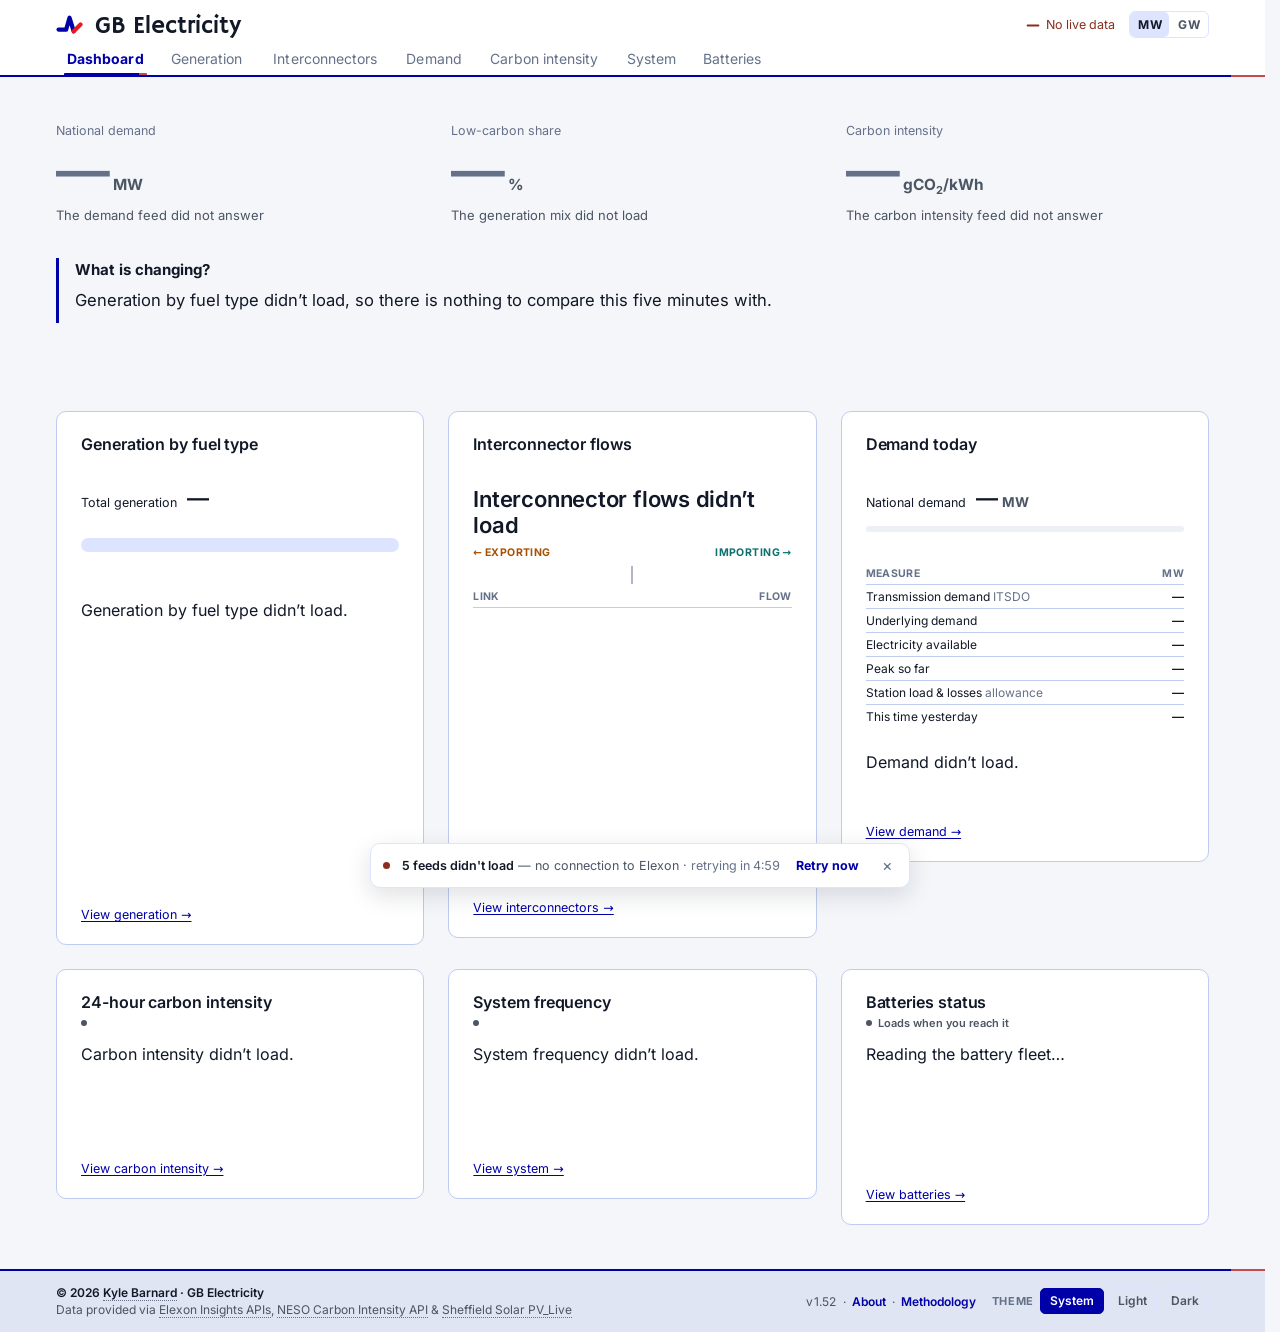
==== commit f1fcef36: "rev 147 (v1.52): fix the interconnector capacity track - Fix: the capacity track wore the panel capt" ====
--- a/index.html
+++ b/index.html
@@ -1,5 +1,5 @@
 <!doctype html>
-<!-- GENERATED from dash/GB_Electricity_v1.51.html (md5 15016a3434abb26c66ea13bac2f27857) by tools/pages151.mjs — do not edit; edit the dashboard and re-run. -->
+<!-- GENERATED from dash/GB_Electricity_v1.52.html (md5 8f6dd9edbf4dbe814f9b4b4f4bf2d194) by tools/pages152.mjs — do not edit; edit the dashboard and re-run. -->
 <html lang="en-GB" data-page="next" class="page-ic">
 <head>
 <meta charset="UTF-8">
@@ -7,7 +7,7 @@
 <title>GB Electricity — Live Generation & Demand</title>
 <meta name="description" content="The whole GB electricity system on one page: what is generating now, what the country is drawing, what it is emitting, and what is changing.">
 <link rel="canonical" href="https://gbelectricity.uk/">
-<meta name="generator" content="pages151.mjs — from GB Electricity v1.51">
+<meta name="generator" content="pages152.mjs — from GB Electricity v1.52">
 <script type="application/ld+json">{"@context":"https://schema.org","@type":"WebPage","name":"GB Electricity — Live Generation & Demand","url":"https://gbelectricity.uk/","description":"The whole GB electricity system on one page: what is generating now, what the country is drawing, what it is emitting, and what is changing.","isPartOf":{"@id":"https://gbelectricity.uk/#website"}}</script>
 <script type="application/ld+json">{"@context":"https://schema.org","@type":"WebSite","@id":"https://gbelectricity.uk/#website","name":"GB Electricity","alternateName":"gbelectricity.uk","url":"https://gbelectricity.uk/","description":"The whole GB electricity system on one page: what is generating now, what the country is drawing, what it is emitting, and what is changing.","inLanguage":"en-GB","publisher":{"@type":"Person","name":"Kyle Barnard","url":"https://www.linkedin.com/in/kyle-barnard/"}}</script>
 <script type="application/ld+json">{"@context":"https://schema.org","@type":"BreadcrumbList","itemListElement":[{"@type":"ListItem","position":1,"name":"GB Electricity","item":"https://gbelectricity.uk/"},{"@type":"ListItem","position":2,"name":"Live dashboard","item":"https://gbelectricity.uk/"}]}</script>
@@ -43,7 +43,7 @@
 :root{--odo-h:.8em;--card-pad-t:13px;--track-h:19px;--val-hero:44px;--val-tile:32px;--val-mid:27px;--val-small:16px;--val-unit-hero:16px;--val-unit:14px;--val-unit-mid:13.5px;--blue:#0000A8;--blue-2:#DDE4FF;--blue-line:#BFCBF0;--blue-ink:#00008A;--red:#C94A4A;--mark-red:#E31B23;--accent:var(--blue);--accent-dark:var(--blue-ink);--accent-tint:#EDF1FF;--accent-line:#C3CEF2;--blue-text:var(--blue);--head-bg:var(--blue);--mark:#111827;--ink:#111827;--ink-dim:#4B5563;--ink-mute:#657189;--page:#F4F6FA;--grey-bg:#EDF0F7;--grey-line:#DDE4FF;--surface:#FFFFFF;--mix-grid:rgba(17,24,39,.13);--ci1:#4f7a18;--ci2:#729528;--ci3:#a18706;--ci4:#c37812;--ci5:#dd6414;--ciw1:#c0cfac;--ciw2:#ccd9b2;--ciw3:#ddd4a5;--ciw4:#e9ceaa;--ciw5:#f3c7aa;--sans:'Inter',system-ui,-apple-system,BlinkMacSystemFont,'Segoe UI',Roboto,Helvetica,Arial,sans-serif;--mono:ui-monospace,'SFMono-Regular',Consolas,'Liberation Mono',Menlo,monospace;--display:'Hammersmith One',var(--sans);--c-nuclear:#6D4ACD;--c-biomass:#4E9A5B;--c-hydro:#10568C;--c-wind:#0EA5A8;--teal-pale:#EAF6F5;--teal-text:#1B7273;--c-storage:#8A3362;--c-imports:#7386D5;--c-gas:#9B1111;--c-other:#A37A00;--c-gas-ink:#9B1111;--c-nuclear-ink:#6D4ACD;--c-wind-ink:#0C787C;--c-biomass-ink:#097E44;--c-imports-ink:#4367CB;--c-hydro-ink:#10568C;--c-other-ink:#8E6700;--c-storage-ink:#8A3362;--flow-in:#0F6F70;--flow-out:#A75001;--flow-zero:#D9D9D9;--temp-warm:#8C2E1F;--temp-cool:#0F6F70;--solar-line:#8A6D0B;--solar-fill:#F7E9B0;--hatch-est:repeating-linear-gradient(135deg,transparent 0 5.1px,
                 var(--solar-line) 5.7px 7.4px,transparent 8px);--hatch-est-sm:repeating-linear-gradient(135deg,transparent 0 2.8px,
                    var(--solar-line) 3.2px 4.6px,transparent 5px);--daylight:#FFF9E9;--night:#F7F9FC;--foot-bg:#DFE5F2;--head-ink:#FFFFFF;--ok:#0A7A3C;--warn:#98671B;--bad:#8C2E1F;--bad-bg:#FBE9E5}html[data-theme=dark]{--blue:#2B3A78;--blue-2:#1E2440;--blue-line:#303A5E;--blue-ink:#3A4A92;--blue-text:#9DB4FF;--red:#D75755;--mark-red:#EF3F48;--mark:#E9EBF4;--accent:var(--blue);--accent-dark:var(--blue-ink);--accent-tint:#1E2440;--accent-line:#303A5E;--head-bg:var(--blue);--ink:#E9EBF4;--ink-dim:#A0A8BC;--ink-mute:#788298;--page:#0F111A;--grey-bg:#1C2030;--grey-line:#272E44;--surface:#171922;--mix-grid:rgba(233,235,244,.16);--fb-tail:.3;--ciw1:#2a3a1f;--ciw2:#415128;--ciw3:#63581e;--ciw4:#5f4422;--ciw5:#5a331d;--ci1:#4f7a18;--ci2:#93bf34;--ci3:#f7d117;--ci4:#eb9622;--ci5:#dd6414;--c-nuclear:#7942DC;--c-biomass:#5A9E65;--c-hydro:#2069A5;--c-wind:#1EB3B6;--teal-pale:#152A2B;--teal-text:#35C8C9;--c-storage:#984C72;--c-imports:#6F87F9;--c-gas:#B3241F;--c-other:#B88B0D;--c-gas-ink:#F94239;--c-nuclear-ink:#A664FE;--c-wind-ink:#1EB3B6;--c-biomass-ink:#5A9E65;--c-imports-ink:#6F87F9;--c-hydro-ink:#518CBE;--c-other-ink:#B88B0D;--c-storage-ink:#C36B96;--flow-in:#4D9491;--flow-out:#D48E63;--flow-zero:#383846;--temp-warm:#C86458;--temp-cool:#2FA3A4;--solar-line:#E3BE4A;--solar-fill:#4A3F1A;--daylight:#252325;--night:#1B1F2E;--foot-bg:#080A11;--head-ink:#EEF1FF;--ok:#4EC17E;--warn:#D5A94E;--bad:#E0736A;--bad-bg:#2B1614}:root{--measure:74ch}:root{--red-tail:34px}@media (max-width:760px){:root{--red-tail:20px}}:root{--ctl-h:28px;--ctl-r:7px;--ctl-border:var(--blue-line);--ctl-on-bg:var(--blue-2);--ctl-on-ink:var(--blue-text)}@media (pointer:coarse){:root{--ctl-h:44px}}:root{--blue-pale:var(--accent-tint)}</style>
-<link rel="stylesheet" href="/styles.css?v=1.51">
+<link rel="stylesheet" href="/styles.css?v=1.52">
 <style>.to-top{position:fixed;right:18px;bottom:18px;z-index:40;display:inline-flex;align-items:center;gap:7px;min-height:44px;padding:0 16px 0 13px;border-radius:22px;background:var(--surface);color:var(--ink);text-decoration:none;border:1px solid var(--grey-line);box-shadow:0 2px 10px rgba(17,24,39,.1);font-size:13.5px;font-weight:600}.to-top[hidden]{display:none}.to-top svg{width:17px;height:17px;flex-shrink:0;color:var(--blue-text)}.to-top:hover{border-color:var(--blue-text);color:var(--blue-text)}.to-top:focus-visible{outline:2px solid var(--blue-text);outline-offset:3px}@media (prefers-reduced-motion:no-preference){html{scroll-behavior:smooth}}#page-nav{scroll-margin-top:78px}.page-article h2{scroll-margin-top:78px}@media (max-width:560px){.to-top{right:12px;bottom:12px;padding:0 14px 0 11px}}.page-main{max-width:880px;margin:0 auto;padding:22px 18px 46px}.page-crumb{margin:0 0 4px;font-size:12.5px}.page-crumb a{color:var(--blue-text);text-decoration:none}.page-crumb a:hover{text-decoration:underline}.page-h1{margin:6px 0 6px;font-size:26px;line-height:1.15;color:var(--ink)}.page-lede{margin:0 0 22px;font-size:15px;line-height:1.6;color:var(--ink-dim);max-width:74ch}a.brand-reset{text-decoration:none;color:inherit;display:flex}.page-article h2{margin:30px 0 9px;font-size:13.5px;font-weight:700;letter-spacing:.06em;text-transform:uppercase;color:var(--blue-text);scroll-margin-top:10px;padding-top:14px;border-top:1px solid var(--grey-line)}.page-article h2:first-of-type{margin-top:4px;padding-top:0;border-top:none}.page-article .seo-lede{font-size:16px;line-height:1.6;color:var(--ink);margin:0 0 12px;max-width:74ch}.page-article .seo-points{list-style:none;margin:8px 0 14px;padding:2px 0 2px 13px;border-left:2px solid var(--blue-line);max-width:74ch}.page-article .seo-points li{margin:0 0 6px;line-height:1.55;font-size:14.5px}.page-article .seo-points b{color:var(--ink)}.page-article ul{max-width:74ch}.page-article li{font-size:14.5px;line-height:1.6;margin:0 0 6px}.page-next{margin:34px 0 0;padding-top:16px;border-top:1px solid var(--grey-line);font-size:13.5px;display:flex;gap:18px;flex-wrap:wrap}.page-next a{color:var(--blue-text)}.page-toc{margin:0 0 22px;padding:12px 14px;background:var(--grey-bg);border-radius:8px;border:1px solid var(--grey-line)}.page-toc .k{font-size:9.5px;font-weight:700;letter-spacing:.09em;text-transform:uppercase;color:var(--ink-mute);margin-bottom:8px}.page-toc ol{margin:0;padding:0;list-style:none;columns:2;column-gap:26px}@media (max-width:700px){.page-toc ol{columns:1}}.page-toc li{break-inside:avoid;margin:0 0 5px}.page-toc a{font-size:12.5px;color:var(--ink-dim);text-decoration:none;border-bottom:1px solid transparent}.page-toc a:hover{color:var(--blue-text);border-bottom-color:var(--blue-text)}.page-toc a:focus-visible{outline:2px solid var(--blue-text);outline-offset:2px;border-radius:2px}.page-article h2{scroll-margin-top:86px}@media (max-width:620px){.page-h1{font-size:22px}}.stub{border:1px solid var(--blue-line);background:var(--grey-bg);border-radius:10px;padding:18px 20px;margin:6px 0 8px;max-width:74ch}.stub-k{font-size:9.5px;font-weight:700;letter-spacing:.09em;text-transform:uppercase;color:var(--blue-text);margin-bottom:9px}.stub-lede{margin:0 0 10px;font-size:15px;line-height:1.6;color:var(--ink)}.stub p{margin:0 0 10px;font-size:14px;line-height:1.6;color:var(--ink-dim)}.stub p:last-child{margin-bottom:0}.stub-feeds{font-size:13px}.stub a{color:var(--blue-text)}.page-ic .page-main{max-width:1280px}.page-ic .page-main{padding-left:56px;padding-right:56px}.masthead .wrap,footer .wrap{max-width:1280px;padding-left:56px;padding-right:56px}.page-ic .panel{margin-top:4px}.page-ic .panel>.panel-head>h2.h2-dup{position:absolute;width:1px;height:1px;overflow:hidden;clip-path:inset(50%);white-space:nowrap}.page-ic .ic-prose{max-width:74ch;margin:30px auto 0}.page-ic .ic-prose.wide{max-width:none}.page-ic .ic-prose h2{margin:30px 0 8px;font-size:19px;line-height:1.25;color:var(--ink)}.page-ic .ic-prose h2:first-child{margin-top:0}.page-ic .ic-prose p{margin:0 0 12px;font-size:14.5px;line-height:1.62;color:var(--ink-dim);max-width:74ch}.page-ic .ic-prose li b,.page-ic .ic-prose p b{color:var(--ink)}.page-ic .ic-prose ul{margin:8px 0 14px;padding-left:18px;max-width:74ch}.page-ic .ic-prose li{font-size:14.5px;line-height:1.6;margin:0 0 7px;color:var(--ink-dim)}.page-ic .ic-prose a{color:var(--blue-text)}.page-ic .ic-fold{border-top:1px solid var(--grey-line);padding:10px 0 2px}.page-ic .ic-fold>summary{cursor:pointer;list-style:none}.page-ic .ic-fold>summary::-webkit-details-marker{display:none}.page-ic .ic-fold>summary::after{content:"+";float:right;color:var(--ink-dim);font-weight:700;font-size:19px;line-height:1}.page-ic .ic-fold[open]>summary::after{content:"\2212"}.page-ic .ic-fold>summary h2{margin:0!important}.page-ic .ic-fold-body{padding-top:2px}.page-ic .ic-note{border-left:3px solid var(--blue-line);padding:2px 0 2px 14px;margin:14px 0 16px;max-width:74ch}.page-ic .ic-note p{margin:0 0 8px}.page-ic .ic-note p:last-child{margin-bottom:0}.ic-ref-wrap{margin:10px 0 6px;overflow-x:auto;-webkit-overflow-scrolling:touch;border:1px solid var(--blue-line);border-radius:9px}.ic-ref{border-collapse:collapse;width:100%;min-width:720px;font-size:13px}.ic-ref caption{text-align:left;padding:11px 13px 0;font-size:12.5px;color:var(--ink-mute);caption-side:top}.ic-ref td,.ic-ref th{padding:9px 13px;text-align:left;vertical-align:top;border-bottom:1px solid var(--grey-line)}.ic-ref thead th{font-size:9.5px;font-weight:700;letter-spacing:.07em;text-transform:uppercase;color:var(--ink-mute);background:var(--grey-bg);white-space:nowrap}.ic-ref tbody tr:last-child td{border-bottom:none}.ic-ref td.num{text-align:right;font-variant-numeric:tabular-nums;white-space:nowrap}.ic-ref th.num{text-align:right;width:17%}.ic-ref .lk{font-weight:700;color:var(--ink);white-space:nowrap}.ic-ref .cc{color:var(--ink-dim)}.ic-ref a{color:var(--blue-text)}html[data-page=carbon-intensity] .em-side{margin:14px 0 0}html[data-page=carbon-intensity] .em-side .tile{max-width:460px}html[data-page=carbon-intensity] .em-side-note{margin:10px 0 0;font-size:13px;line-height:1.55;color:var(--ink-dim);max-width:52ch}html[data-page=carbon-intensity] .em-side-note b{color:var(--ink);font-variant-numeric:tabular-nums}@media (min-width:1200px){html[data-page=carbon-intensity] .emouter{display:grid;grid-template-columns:minmax(0,900px) minmax(300px,1fr);column-gap:32px;align-items:start}html[data-page=carbon-intensity] .emouter>#ci-emissions{grid-column:1}html[data-page=carbon-intensity] .emouter>.em-side{grid-column:2;grid-row:1;margin-top:44px}html[data-page=carbon-intensity] .em-side .tile{max-width:none}}.page-ic .ic-map{padding:16px 18px 12px}.page-ic .ic-map-box{border:1px solid var(--grey-line);border-radius:9px;overflow:hidden;width:100%;max-width:760px;align-self:center;box-sizing:border-box}.page-ic .ic-map-cap{margin:8px 0 0;font-size:12px;line-height:1.5;color:var(--ink-mute);max-width:none}.page-ic .ic-map-sw{display:inline-block;width:16px;height:0;border-top:3px solid var(--flow-zero);vertical-align:middle;margin:0 3px 0 2px;border-radius:2px}.page-ic .ic-map-sw.in{border-color:var(--flow-in)}.page-ic .ic-map-sw.out{border-color:var(--flow-out)}.ic-jump{display:flex;flex-wrap:wrap;gap:6px 14px;margin:6px 0 22px;font-size:13.5px}.ic-jump a{color:var(--blue-text);white-space:nowrap}.ic-link{border-top:1px solid var(--grey-line);scroll-margin-top:84px}.ic-link:last-of-type{border-bottom:1px solid var(--grey-line)}.ic-link>summary{list-style:none;cursor:pointer;padding:14px 28px 12px 0;position:relative}.ic-link>summary::-webkit-details-marker{display:none}.ic-link>summary::after{content:"";position:absolute;right:6px;top:22px;width:9px;height:9px;border-right:2px solid var(--ink-mute);border-bottom:2px solid var(--ink-mute);transform:rotate(45deg);transition:transform .18s ease}.ic-link[open]>summary::after{transform:rotate(225deg);top:26px}.ic-link>summary:hover h3 .ic-link-anchor{text-decoration:underline;text-underline-offset:3px}.ic-link>summary:focus-visible{outline:2px solid var(--blue-line);outline-offset:2px;border-radius:4px}.ic-link .ic-link-body{padding:2px 0 20px}.ic-link .back-to-table{display:none}.ic-link[open] .back-to-table{display:inline-flex;align-items:center;gap:7px;margin:0 0 14px;padding:6px 13px 6px 11px;border-radius:18px;background:var(--grey-bg);border:1px solid var(--grey-line);color:var(--blue-text);font-size:13px;font-weight:600;line-height:1.3;font-family:inherit;cursor:pointer}.ic-link[open] .back-to-table.foot{margin:18px 0 4px}.ic-link[open] .back-to-table:hover{border-color:var(--blue-text)}.ic-link[open] .back-to-table:focus-visible{outline:2px solid var(--blue-text);outline-offset:2px}.ic-link h3{margin:0 0 6px;font-size:17px;line-height:1.3;color:var(--ink);display:flex;flex-wrap:wrap;align-items:baseline;gap:4px 12px}.ic-link h3 .ic-link-anchor{color:var(--ink);text-decoration:none}.ic-link h3 .ic-link-anchor:focus-visible,.ic-link h3 .ic-link-anchor:hover{text-decoration:underline;text-underline-offset:3px}.ic-link .ic-link-sub{font-size:13px;font-weight:400;color:var(--ink-dim)}.ic-link .ic-link-sub .ds{color:var(--ink)}.ic-link .ic-link-live{display:block;font-size:14.5px;line-height:1.55;margin:0;color:var(--ink-dim)}.ic-link .ic-link-live b{color:var(--ink);font-variant-numeric:tabular-nums}.ic-link .ic-link-live.is-pending{color:var(--ink-mute);font-style:italic}.ic-link .ic-trace-box{position:relative;width:100%;min-width:0;max-width:100%;touch-action:pan-y;-webkit-user-select:none;user-select:none}.ic-link svg.ic-trace{display:block;width:100%;min-height:120px}.ic-link .ic-trace-cap{font-size:12.5px;color:var(--ink-mute);margin:4px 0 14px;line-height:1.5}.ic-link .ic-trace-cap b{color:var(--ink-dim);font-variant-numeric:tabular-nums}.ic-link .ic-30{margin:6px 0 16px}.ic-link .ic-30-h{margin:0 0 4px;font-size:13px;font-weight:700;letter-spacing:.02em;color:var(--ink)}.ic-link .ic-30-unit{font-weight:400;color:var(--ink-mute)}.ic-link .ic-30-status{margin:0 0 6px;font-size:13px;color:var(--ink-mute);font-style:italic}.ic-link .ic-30-status.is-error{color:var(--bad);font-style:normal}.ic-link .ic-30-status.is-hidden{display:none}.ic-link .ic-30-box{position:relative;width:100%;min-width:0;max-width:100%;touch-action:pan-y;-webkit-user-select:none;user-select:none}.ic-link svg.ic-30-chart{display:block;width:100%;min-height:0}.ic-link .ic-30-cap{font-size:12.5px;color:var(--ink-mute);margin:4px 0 0;line-height:1.5}.ic-link .ic-30-cap b{color:var(--ink-dim);font-variant-numeric:tabular-nums}.ic-link table.facts{border-collapse:collapse;width:100%;font-size:13.5px;margin:0 0 12px;max-width:74ch}.ic-link table.facts th{text-align:left;font-weight:700;color:var(--blue-text);padding:5px 12px 5px 0;vertical-align:top;white-space:nowrap;border-bottom:1px solid var(--grey-line);width:1%}.ic-link table.facts td{padding:5px 0;border-bottom:1px solid var(--grey-line);color:var(--ink);line-height:1.5}.ic-link table.facts tr:last-child td,.ic-link table.facts tr:last-child th{border-bottom:none}.ic-link p.capnote{font-size:13.5px;line-height:1.55;color:var(--ink);margin:0 0 12px;border-left:3px solid var(--bad);padding-left:12px}.ic-link p.capnote b{color:var(--bad)}.ic-link .ic-link-tecsrc{color:var(--ink-mute);font-size:12.5px}.ic-link .ic-link-note{margin:0 0 10px}.ic-link .ic-link-src{font-size:13px;margin:0}.ic-link .ic-link-src a{color:var(--blue-text);text-decoration:underline;text-underline-offset:2px}.ic-links .srcnote{font-size:12.5px;color:var(--ink-mute);line-height:1.5;margin:14px 0 0}@media (max-width:900px){.page-ic .page-main{padding-left:20px;padding-right:20px}.masthead .wrap,footer .wrap{padding-left:20px;padding-right:20px}}@media (max-width:700px){.page-ic .page-main{padding-left:12px;padding-right:12px}.page-ic .ic-prose h2{font-size:17.5px}.ic-link h3{font-size:16px}}</style>
 </head>
 <body>
@@ -155,7 +155,7 @@
           
           <div class="nx-endlabels"><span class="cap is-out" id="nxic-lend">← Exporting</span><span class="cap is-in">Importing →</span></div>
           
-          <div class="nx-diverge" id="nxic-bar"><i class="nx-cap nx-cap-out" id="nxic-capout"></i><i class="nx-cap nx-cap-in" id="nxic-capin"></i><i class="nx-in" id="nxic-in"></i><i class="nx-out" id="nxic-out"></i><b class="nx-mid" aria-hidden="true"></b></div>
+          <div class="nx-diverge" id="nxic-bar"><i class="nx-trk nx-trk-out" id="nxic-capout"></i><i class="nx-trk nx-trk-in" id="nxic-capin"></i><i class="nx-in" id="nxic-in"></i><i class="nx-out" id="nxic-out"></i><b class="nx-mid" aria-hidden="true"></b></div>
           <div class="nx-rowhead"><span>Link</span><span id="nxic-flowhead">Flow</span></div>
           <div class="nx-rows" id="nxic-rows"></div>
                   
@@ -182,8 +182,9 @@
           <div class="fb-proof-key" id="nxdem-key" aria-hidden="true"></div>
           <div class="nx-rowhead"><span>Measure</span><span id="nxdem-flowhead">Figure</span></div>
           <div class="nx-rows" id="nxdem-rows"></div>
+          
+          <div class="nx-legend2" id="nxdem-legend"></div>
           <div class="nx-spark" id="nxdem-spark"></div>
-          <div class="nx-legend2" id="nxdem-legend"></div>
           <a class="nx-more" href="/demand">View demand →</a>
         </div>
       </div>
@@ -252,7 +253,7 @@
         rel="noopener noreferrer">Sheffield Solar PV_Live</a></span>
     </div>
     <div class="foot-right">
-      <span class="version-label" title="Generated from GB Electricity v1.51">v1.51</span> &middot;
+      <span class="version-label" title="Generated from GB Electricity v1.52">v1.52</span> &middot;
       <a href="/about" class="footer-link">About</a> &middot;
       <a href="/methodology" class="footer-link">Methodology</a>
       <span class="theme-pref" id="theme-pref" role="radiogroup" aria-label="Colour theme">
@@ -265,6 +266,6 @@
   </div>
 </footer>
 <script>window.__GBE_PAGE="next";</script>
-<link rel="modulepreload" href="../js/api/elexon-balancing.js?v=1.51" crossorigin><link rel="modulepreload" href="../js/api/elexon.js?v=1.51" crossorigin><link rel="modulepreload" href="../js/api/neso.js?v=1.51" crossorigin><link rel="modulepreload" href="../js/api/proxy.js?v=1.51" crossorigin><link rel="modulepreload" href="../js/api/pv-live.js?v=1.51" crossorigin><link rel="modulepreload" href="../js/data/carbon.js?v=1.51" crossorigin><link rel="modulepreload" href="../js/data/coast.js?v=1.51" crossorigin><link rel="modulepreload" href="../js/data/demand.js?v=1.51" crossorigin><link rel="modulepreload" href="../js/data/generation.js?v=1.51" crossorigin><link rel="modulepreload" href="../js/data/interconnectors.js?v=1.51" crossorigin><link rel="modulepreload" href="../js/data/model.js?v=1.51" crossorigin><link rel="modulepreload" href="../js/data/storage.js?v=1.51" crossorigin><script type="module">import{rows as e,getHealth as t,fetchFuelinst as n,fetchOutturnSummary as a,fetchDemandOutturn as s,fetchInterconnectorOutturn as i,fetchWindForecast as o,fetchWindForecastEarliest as r,fetchWindForecastLatest as l,fetchWindSolarActual as d,fetchDayAheadWindSolar as c,fetchSystemPrices as h,fetchFrequency as u,fetchTemperature as m,fetchMarketIndex as p,fetchDataset as f,fetchFuelhhByDay as g,fetchDemandOutturnStream as b,fetchFuelhhStream as y}from"../js/api/elexon.js?v=1.51";import{fetchIntensityNow as w,fetchIntensityFactors as x,fetchIntensityRange as v,fetchIntensityStats as $,fetchRegionalSnapshot as M,fetchRegionalHistory as T,fetchRegionalForward as k,fetchRegionalPostcode as F}from"../js/api/neso.js?v=1.51";import{PVLIVE_PROXY as L,fetchPvLive as S}from"../js/api/pv-live.js?v=1.51";import{systemSnapshot as E,demandHistory as H,underlyingAt as D,mw as A,dailySeries as N,dailyRecords as C,dailyWindows as I,dailyCsvRows as W,heatingGradient as O,dailyTemps as q,forecastError as B,dayAheadNdf as P,FCERR_MIN_PERIODS as R,forecastPeakFor as G,expectedGap as j,heatingGradientBy as z}from"../js/data/demand.js?v=1.51";import*as U from"../js/data/interconnectors.js?v=1.51";import*as V from"../js/data/coast.js?v=1.51";import{fetchPhysical as Z,fetchPnPeriod as _,fetchBoalf as K,fetchRemit as Y}from"../js/api/elexon-balancing.js?v=1.51";import{makeFleet as X,effectivePosition as Q,effectiveLevels as J,declaredPosition as ee,registeredHeadroom as te,unitHeadroom as ne,outages as ae}from"../js/data/storage.js?v=1.51";import*as se from"../js/data/generation.js?v=1.51";import*as ie from"../js/data/carbon.js?v=1.51";import{movement as oe,priorPoint as re,Reading as le,qualityWord as de}from"../js/data/model.js?v=1.51";!function(){const o={2025:[30,100,180,250],2026:[25,90,170,230],2027:[20,80,160,210]},oe=["very low","low","moderate","high","very high"],ce=300,he={Biomass:120,Coal:937,"Dutch Imports":474,"French Imports":53,"Gas (Combined Cycle)":394,"Gas (Open Cycle)":651,Hydro:0,"Irish Imports":458,Nuclear:0,Oil:935,Other:300,"Pumped Storage":0,Solar:0,Wind:0},ue={CCGT:"Gas (Combined Cycle)",OCGT:"Gas (Open Cycle)",COAL:"Coal",OIL:"Oil",BIOMASS:"Biomass",NUCLEAR:"Nuclear",WIND:"Wind",NPSHYD:"Hydro",PS:"Pumped Storage",OTHER:"Other"},me=["Dutch Imports","French Imports","Irish Imports"],pe={solar:"Solar"},fe=50,ge=.2,be=.5,ye=e=>`${e>=0?"+":"−"}${Math.abs(e).toFixed(3)} Hz`,we=e=>`${Math.abs(1e3*e).toFixed(0)} mHz`,xe=["#959595","#838f7a","#72885e","#618141","#4f7a18"];function ve(e){const t=Math.max(0,Math.min(1,(Number(e)||0)/100)),n=Math.min(xe.length-2,Math.floor(t*(xe.length-1))),a=t*(xe.length-1)-n,s=e=>[1,3,5].map(t=>parseInt(e.slice(t,t+2),16)),i=s(xe[n]),o=s(xe[n+1]);return"#"+i.map((e,t)=>Math.round(e+(o[t]-e)*a).toString(16).padStart(2,"0")).join("")}const $e=3e5,Me="Europe/London",Te=52.4,ke=-1.5,Fe=se.SERIES_LIST,Le=se.SERIES_BY_KEY,Se={nuclear:"Metered output from GB's nuclear reactors. They run close to flat by design and are not used to follow demand, so this figure moves only when a unit comes off or back on.",biomass:"Metered generation from plant burning organic fuel — in GB, overwhelmingly Drax. It is counted as low-carbon here, following the convention of the source data.",hydro:"Metered output from conventional hydro schemes, where water passes through a turbine once. A small, steady part of the mix that follows rainfall and river flow rather than price.",wind:"GB wind generation as metered through the transmission system. Wind connected to local distribution networks is not visible in this figure and is not included in it.",storage:"The net position of GB's pumped hydro. Positive means the units are generating; negative means they are pumping water uphill and drawing from the grid to do it.",gas:"Metered output from combined-cycle and open-cycle gas turbines. This is the fuel that usually moves to follow demand, so it takes up the slack when wind and solar fall away.",other:"Elexon's residual category — everything that does not fit one of the named fuels, plus coal and oil. It cannot be broken down further; the source defines it circularly.",solar:"Estimated output from GB's solar panels, almost all of them connected below the transmission system. It is modelled from a sample of sites rather than metered, which is why it is drawn differently everywhere on this page.",imports:"The net flow across GB's subsea and cross-border links. Positive means GB is importing from its neighbours; negative means it is exporting to them."},Ee={gas:{mw:33578,units:80},wind:{mw:31547,units:232},other:{mw:8573,units:91,note:"Includes <b>3,270 MW</b> of coal — Drax 5 and 6 and the four West Burton units — none of it generating since September 2024."},nuclear:{mw:7430,units:12,note:"Includes <b>1,020 MW</b> at Hunterston B, closed in January 2022. The operating fleet is 6,410 MW."},biomass:{mw:3675,units:13},storage:{mw:3058,units:16},hydro:{mw:1106,units:22}},He={CCGT:"Combined-cycle gas turbine",OCGT:"Open-cycle gas turbine",COAL:"Coal",OIL:"Oil",NUCLEAR:"Nuclear",WIND:"Wind (BM-metered)",NPSHYD:"Non-pumped-storage hydro",PS:"Pumped storage",BIOMASS:"Biomass",OTHER:"Other",INTELEC:"ElecLink (France)",INTEW:"East–West (Ireland)",INTFR:"IFA (France)",INTGRNL:"Greenlink (Ireland)",INTIFA2:"IFA2 (France)",INTIRL:"Moyle (N. Ireland)",INTNED:"BritNed (Netherlands)",INTNEM:"Nemo Link (Belgium)",INTNSL:"North Sea Link (Norway)",INTVKL:"Viking Link (Denmark)"},De="#0000A8",Ae="#9DB4FF";const Ne=[5,6,7,8,8,7,6,5.4,5].map(e=>"data:image/svg+xml;base64,"+btoa(function(e){return`<svg xmlns="http://www.w3.org/2000/svg" viewBox="0 0 32 32"><style>.m{fill:none;stroke-width:5;stroke-linecap:round;stroke-linejoin:round}.b{stroke:${De}}.r{stroke:#E31B23;stroke-width:${e}}@media(prefers-color-scheme:dark){.b{stroke:${Ae}}.r{stroke:#EF3F48}}</style><polyline class="m b" points="3,22 12,22 16,8 21,24"/><polyline class="m r" points="21,24 29,16"/></svg>`}(e))),Ce=Ne[Ne.length-1];let Ie=null,We=-1;function Oe(){const e=Xe("favicon");e&&(matchMedia("(prefers-reduced-motion:reduce)").matches?e.href=Ce:(Ie&&(clearInterval(Ie),Ie=null),We=0,Ie=setInterval(()=>{if(We>=Ne.length)return clearInterval(Ie),Ie=null,void(e.href=Ce);e.href=Ne[We++]},110)))}const qe={France:'<svg viewBox="0 0 36 24"><rect width="12" height="24" x="0" fill="#002395"/><rect width="12" height="24" x="12" fill="#fff"/><rect width="12" height="24" x="24" fill="#ED2939"/></svg>',Netherlands:'<svg viewBox="0 0 36 24"><rect width="36" height="24" fill="#fff"/><rect width="36" height="8" y="0" fill="#AE1C28"/><rect width="36" height="8" y="16" fill="#21468B"/></svg>',Belgium:'<svg viewBox="0 0 36 24"><rect width="12" height="24" x="0" fill="#000"/><rect width="12" height="24" x="12" fill="#FAE042"/><rect width="12" height="24" x="24" fill="#ED2939"/></svg>',Ireland:'<svg viewBox="0 0 36 24"><rect width="12" height="24" x="0" fill="#169B62"/><rect width="12" height="24" x="12" fill="#fff"/><rect width="12" height="24" x="24" fill="#FF883E"/></svg>',Germany:'<svg viewBox="0 0 36 24"><rect width="36" height="8" y="0" fill="#000"/><rect width="36" height="8" y="8" fill="#DD0000"/><rect width="36" height="8" y="16" fill="#FFCE00"/></svg>',Norway:'<svg viewBox="0 0 36 24"><rect width="36" height="24" fill="#BA0C2F"/><rect x="9" width="6" height="24" fill="#fff"/><rect y="9" width="36" height="6" fill="#fff"/><rect x="11" width="2" height="24" fill="#00205B"/><rect y="11" width="36" height="2" fill="#00205B"/></svg>',Denmark:'<svg viewBox="0 0 36 24"><rect width="36" height="24" fill="#C8102E"/><rect x="10" width="4" height="24" fill="#fff"/><rect y="10" width="36" height="4" fill="#fff"/></svg>',"United Kingdom":'<svg viewBox="0 0 36 24"><clipPath id="gbe-uk-cc"><path d="M18,12 h18 v12 z v12 h-18 z h-18 v-12 z v-12 h18 z"/></clipPath><rect width="36" height="24" fill="#012169"/><path d="M0,0 L36,24 M36,0 L0,24" stroke="#fff" stroke-width="4.8"/><path d="M0,0 L36,24 M36,0 L0,24" clip-path="url(#gbe-uk-cc)" stroke="#C8102E" stroke-width="3.2"/><path d="M18,0 V24 M0,12 H36" stroke="#fff" stroke-width="8"/><path d="M18,0 V24 M0,12 H36" stroke="#C8102E" stroke-width="4.8"/></svg>'},Be=U.LINKS,Pe=U.CAPACITY_VERIFIED,Re=U.CAPACITY_BASIS,Ge=U.CAPACITY_SOURCE,je=U.FUTURE,ze=U.FUTURE_SCOPING.count,Ue=U.FUTURE_SCOPING.mw,Ve=U.capacityFor,Ze=U.capacityPeak,_e=U.CAP_MAX,Ke=U.FLEET_TO_GB,Ye=U.FLEET_FROM_GB,Xe=e=>document.getElementById(e),Qe=(e,t,n,a)=>{const s=Xe(e);return s&&s.addEventListener(t,n,a),!!s},Je=se.isInterconnector,et=(e,t=0)=>Number(e).toLocaleString("en-GB",{minimumFractionDigits:t,maximumFractionDigits:t}),tt=e=>String(e).replace(/[&<>"]/g,e=>({"&":"&amp;","<":"&lt;",">":"&gt;",'"':"&quot;"}[e])),nt=e=>e.toISOString().slice(0,19)+"Z",at=e=>new Date(e).toLocaleTimeString("en-GB",{hour:"2-digit",minute:"2-digit",timeZone:Me}),st=e=>new Date(e).toLocaleDateString("en-GB",{day:"numeric",month:"short",timeZone:Me}),it=(e,t=2)=>(e<0?"−£":"£")+et(Math.abs(e),t),ot=e=>new Intl.DateTimeFormat("en-CA",{timeZone:Me,year:"numeric",month:"2-digit",day:"2-digit"}).format(e),rt=e=>parseInt(new Intl.DateTimeFormat("en-GB",{timeZone:Me,hour:"2-digit",hour12:!1}).format(new Date(e)),10),lt=[100,200,250,500,1e3,2e3,2500,5e3,1e4,2e4,25e3];function dt(e,t){const n=lt.find(n=>Math.ceil(e/n)<=t)||lt[lt.length-1],a=Math.max(1,Math.ceil(e/n));return{step:n,count:a,max:n*a}}const ct=e=>(e/1e3).toFixed(e%1e3==0?0:1)+"GW";function ht(e,t,n,a,{mt:s,ih:i,size:o=10.5,gap:r=10}={}){const l=(Array.isArray(n)?n:[n]).filter(e=>null!=e&&isFinite(e)),d=l.length?l.reduce((e,t)=>e+t,0)/l.length:null;let c=null!=d&&d>t?t-r:t+r+.35*o;const h=s+.8*o,u=s+i-2;return c<h&&(c=Math.min(u,t+r+.35*o)),c>u&&(c=Math.max(h,t-r)),`<text x="${e.toFixed(1)}" y="${c.toFixed(1)}" text-anchor="end"\n    style="font-size:${o}px;font-weight:700;fill:var(--ink);paint-order:stroke;\n    stroke:var(--surface);stroke-width:3.5px;stroke-linejoin:round">${a}</text>`}let ut="MW";const mt=()=>ut,pt=e=>"GW"===ut?et(e/1e3,2):et(Math.round(e)),ft=e=>"GW"===ut?(e<0?"−":"")+et(Math.abs(e)/1e3,2):(e<0?"−":"")+et(Math.abs(Math.round(e))),gt=()=>'<span class="unit">'+ut+"</span>",bt=()=>matchMedia("(prefers-reduced-motion:reduce)").matches;function yt(e){return parseFloat(String(e).replace(/[^0-9.\-\u2212]/g,"").replace("−","-"))}function wt(e,t,n){const a=null!=t;return'<span class="'+("odo-c"+(/[0-9]/.test(e)?" d":"")+(","===e||"."===e?" sep":"")+(a?" armed"+(n?"":" dn"):""))+'"><span class="odo-r"'+(a?' data-p="'+tt(t)+'"':"")+">"+tt(e)+"</span></span>"}function xt(e,t,n){if(!e)return;const a=t||"",s=n?"skeleton figstate-unavailable":"skeleton",i=n?' title="'+tt(n)+'"':"";e.innerHTML='<span class="'+s+'"'+i+">—</span>"+a,delete e.dataset.odo,e.dataset.figstate=n?"unavailable":"loading"}const vt=(e,t)=>xt(e,t,null),$t=(e,t,n)=>xt(e,t,n||"This feed did not respond on the last refresh.");function Mt(e,t){return'<span class="figstate-fc" tabindex="0" data-note="'+tt(t||"This figure is a forecast, not an outturn.")+'"><span class="figstate-fc-t">'+tt(e)+"</span></span>"}function Tt(e){return e&&!e.night&&e.stale&&isFinite(e.ageMin)?e.ageMin:null}function kt(e,t){const n=Math.round(e);return' <span class="ge-age" tabindex="0" data-note="'+tt(t)+'">'+tt(n>=90?Math.round(n/60)+"h old":n+"m old")+"</span>"}function Ft(e,t,n,a,s){Lt(e,t,(n||"")+function(e,t){const n=Math.round(e),a=n>=90?Math.round(n/60)+"h old":n+"m old";return'<span class="figstate-age" tabindex="0" data-note="'+tt(t||"This reading is "+n+" minutes old — older than the usual refresh.")+'"><svg viewBox="0 0 24 24" aria-hidden="true"><circle cx="12" cy="12" r="9"/><path d="M12 7v5l3 2"/></svg><span class="figstate-age-t">'+tt(a)+"</span></span>"}(a,s)),e&&(e.dataset.figstate="stale")}function Lt(e,t,n){if(!e)return;t=String(t);const a=n||"",s=e.dataset.odo,i=!!e.querySelector(".odo")&&void 0!==s&&s!==t&&!bt(),o=Array.from(t);let r;if(i){const e=Array.from(s),n=o.length-e.length,a=!(yt(t)<yt(s));r=o.map((t,s)=>{const i=e[s-n];return wt(t,/[0-9]/.test(t)&&void 0!==i&&i!==t?i:null,a)}).join("")}else r=o.map(e=>wt(e,null,!1)).join("");if(e.innerHTML='<span class="odo">'+r+"</span>"+a,e.dataset.odo=t,e.dataset.figstate=/^[−-]?0(\.0+)?$/.test(t.trim())?"zero":"ok",e._odoTimer&&(clearTimeout(e._odoTimer),e._odoTimer=null),!i)return;const l=[...e.querySelectorAll(".odo-c.armed")];l.length&&(requestAnimationFrame(()=>requestAnimationFrame(()=>{l.forEach(e=>{e.classList.remove("armed"),e.classList.add("roll")})})),e._odoTimer=setTimeout(()=>{e.querySelectorAll(".odo-r[data-p]").forEach(e=>e.removeAttribute("data-p")),e.querySelectorAll(".odo-c.roll").forEach(e=>e.classList.remove("roll","dn")),e._odoTimer=null},460))}function St(e,t,n){t===e&&(t=e+1);const a=t-e,s=lt.concat([1,2,5,10,20,25,50]).sort((e,t)=>e-t).find(a=>Math.ceil(t/a)-Math.floor(e/a)<=n)||Math.ceil(a/n);return{step:s,min:Math.floor(e/s)*s,max:Math.ceil(t/s)*s}}const Et=Math.PI/180;function Ht(e,t,n){const a=((e+432e5)/864e5+2440587.5-2451545)/36525,s=(280.46646+a*(36000.76983+3032e-7*a))%360,i=357.52911+a*(35999.05029-1537e-7*a),o=.016708634-a*(42037e-9+1.267e-7*a),r=125.04-1934.136*a,l=s+(Math.sin(i*Et)*(1.914602-a*(.004817+14e-6*a))+Math.sin(2*i*Et)*(.019993-101e-6*a)+289e-6*Math.sin(3*i*Et))-.00569-.00478*Math.sin(r*Et),d=23+(26+(21.448-a*(46.815+a*(59e-5-.001813*a)))/60)/60+.00256*Math.cos(r*Et),c=Math.asin(Math.sin(d*Et)*Math.sin(l*Et))/Et,h=Math.tan(d/2*Et)**2,u=4*(h*Math.sin(2*s*Et)-2*o*Math.sin(i*Et)+4*o*h*Math.sin(i*Et)*Math.cos(2*s*Et)-.5*h*h*Math.sin(4*s*Et)-1.25*o*o*Math.sin(2*i*Et))/Et,m=(Math.cos(90.833*Et)-Math.sin(t*Et)*Math.sin(c*Et))/(Math.cos(t*Et)*Math.cos(c*Et)),p=e+6e4*(720-4*n-u);if(m>1)return{polar:"night",noon:p};if(m<-1)return{polar:"day",noon:p};const f=Math.acos(m)/Et;return{sunrise:p-4*f*6e4,sunset:p+4*f*6e4,noon:p}}function Dt(e,t){const n=[],a=864e5;for(let s=Math.floor(e/a)*a-a;s<=t+a;s+=a){const i=Ht(s,Te,ke),o=Ht(s+a,Te,ke);if("night"===i.polar){n.push([s,s+a]);continue}if("day"===i.polar||"day"===o.polar||"night"===o.polar)continue;const r=i.sunset,l=o.sunrise;l>e&&r<t&&n.push([Math.max(r,e),Math.min(l,t)])}return n}function At(e,t,n){return`<g class="sunmark" data-sun="${e}" fill="none" stroke="var(--ink-dim)"\n            stroke-width="1.4" stroke-linecap="round" aria-hidden="true">\n      <path d="M${(t-3).toFixed(1)},${n} h6"/>\n    </g>`}function Nt(e,t){const n=[],a=new Set;return(e||[]).forEach(e=>{const t=e.t??e,s=new Date(t);if(0!==s.getUTCMinutes())return;const i=rt(t);if(i%6!=0)return;const o=ot(s)+" "+String(i).padStart(2,"0");a.has(o)||(a.add(o),n.push(s))}),n.sort((e,t)=>e-t),t<600?n.filter((e,t)=>t%2==0):n}function Ct(e){return 0===rt(e)?{top:st(e),bottom:"00:00"}:{top:"",bottom:at(e)}}function It(e,t){const n=new Set,a=[];return(e||[]).forEach(e=>{const t=new Date(e.t??e);if(0!==t.getUTCMinutes())return;const s=rt(e.t??e);if(0!==s&&12!==s)return;const i=ot(t)+" "+String(s).padStart(2,"0");n.has(i)||(n.add(i),a.push(t))}),a.sort((e,t)=>e-t),t<700?a.filter((e,t)=>t%2==0):a}const Wt=se.seriesFor,Ot={fuelinst:null,summary:null,demand:null,ic:null,ic7d:null,fuelhh:null,windfor:null,price:null,icLatest:null,temp:null,pxToday:null,pxYday:null,px7d:null,prices:null,lcExplainer:null,tempExplainer:null,fcerrExplainer:null,pvlive:null,agws:null,agwsHistory:null,solarSource:null,ciNow:null,ci24:null,ciFact:null,regional:null,rgHist:null,rgFw:null,rgSel:null,freq:null,winEarly:null,windfor7:null,dgws7:null,winEarly7:null,dgws:null,windView:"wind",health:null,historyWindow:"24h",icHistoryWindow:"24h",windHistoryWindow:"24h",historyLoaded:!1,selectedFuel:null,errors:[],feedAt:{},errDismissed:null,paintedAt:{}};let qt=!1;let Bt=!1;async function Pt(){if(Bt||Ot.historyLoaded)return;Bt=!0;const t=new Date,n=[[new Date(t.getTime()-5184e5),new Date(t.getTime()-2592e5)],[new Date(t.getTime()-1728e5),t]],a=Array.from({length:7},(e,n)=>ot(new Date(t.getTime()-864e5*(6-n))));try{const s=Ss("fuelhh")?n.map(([e,t])=>g(ot(e),ot(t))):[],o=Ss("ic")?n.map(([e,t])=>i(ot(e),ot(t))):[],u=Ss("price")?a.map(e=>h(e)):[],m=Ss("wind")?l(nt(new Date(t.getTime()-6048e5)),nt(t)):Promise.resolve(null),p=Ss("wind")?r(nt(new Date(t.getTime()-6048e5)),nt(t)):Promise.resolve(null),f=Ss("agws")?d(nt(new Date(t.getTime()-6048e5)),nt(t)):Promise.resolve(null),b=Ss("wind")?c(nt(new Date(t.getTime()-6048e5)),nt(t)).catch(()=>null):Promise.resolve(null),[y,w,x,v,$,M,T]=await Promise.all([Promise.all(s),Promise.all(o),Promise.all(u),f,m,p,b]);Ot.fuelhh=y.flatMap(e),Ot.ic7d=w.flatMap(e),Ot.px7d=x.flatMap(e),Ot.agwsHistory=v?e(v):[],Ot.windfor7=$?e($):[],Ot.winEarly7=M?e(M):[],Ot.dgws7=T?e(T):[],Ot.historyLoaded=!0,Ot.errors=(Ot.errors||[]).filter(e=>!/^history:/.test(e)),Us()}catch(e){Ot.errors=(Ot.errors||[]).filter(e=>!/^history:/.test(e)),Ot.errors.push("history: "+(e.message||e)),$n(Zt())}finally{Bt=!1}}let Rt=!1;function Gt(t,n){Ot[t]="health"===t?n||null:"pvlive"===t?n&&Array.isArray(n.data)?n.data.map(e=>({t:e[1],mw:e[2]})).filter(e=>e.t&&null!=e.mw):[]:"ciFact"===t?n&&Array.isArray(n.data)&&n.data[0]||null:"ciNow"===t||"ci24"===t?n&&Array.isArray(n.data)?n.data:[]:"regional"===t?n&&Array.isArray(n.data)&&n.data[0]||null:e(n)}function jt(){Ot.solarSource=Ot.pvlive&&Ot.pvlive.length?"pvlive":Ot.agws&&Ot.agws.some(e=>"Solar"===e.psrType)?"agws":null,Ot.prices=[].concat(Ot.pxYday||[],Ot.pxToday||[]).filter(e=>e&&null!=e.systemSellPrice&&e.startTime).sort((e,t)=>e.startTime<t.startTime?-1:1),Ot.price=Ot.prices.length?Ot.prices[Ot.prices.length-1]:null}const zt={fuelinst:{every:5},freq:{every:5},health:{every:5},summary:{every:15,align:30,lag:5},ic:{every:15,align:30,lag:5},demand:{every:15,align:30,lag:5},mid:{every:15,align:30,lag:5},pxToday:{every:15,align:30,lag:10},agws:{every:15},pvlive:{every:15,align:30,lag:10},ciNow:{every:15,align:30,lag:2},ci24:{every:15,align:30,lag:2},regional:{every:15,align:30,lag:2},imbalngc:{every:15},ndf:{every:15},ndfDay:{every:60},winEarly:{every:15},windfor:{every:30},dgws:{every:30},pxYday:{every:60},temp:{every:60},ocnmfd2:{every:60},ciFact:{every:60},bpn:{every:5},bboalf:{every:2},bremit:{every:30}};function Ut(e,t,n){const a=zt[e];if(!a)throw new Error("no cadence for feed "+e);if(null==t)return!0;if(n-t>=6e4*a.every-15e4)return!0;if(a.align){const e=6e4*a.align,s=6e4*(a.lag||0);if(Math.floor((n-s)/e)*e+s>t)return!0}return!1}async function Vt(){const e=new Date,o=new Date(e.getTime()-27e5),g=ot(e),b=ot(new Date(e.getTime()-864e5));Ot.errors=[];const y=e=>{const t=new Date(e.getTime()-864e5).toISOString().slice(0,10);return[t+"T19:00:00Z",t+"T22:00:00Z"]},$={fuelinst:()=>n(nt(o),nt(e)),summary:()=>a(),demand:()=>s(b,g),ic:()=>i(b,g),windfor:()=>l(nt(new Date(e-936e5)),nt(new Date(e.getTime()+72e5))),agws:()=>d(nt(new Date(e-936e5)),nt(e)),pvlive:()=>S(nt(new Date(e-9e7)),nt(e)),pxToday:()=>h(g),pxYday:()=>h(b),winEarly:()=>r(nt(new Date(e-3528e5)),nt(e)),dgws:()=>c(nt(new Date(e-936e5)),nt(new Date(e.getTime()+72e5))),ciNow:()=>w(),ciFact:()=>x(),regional:()=>M(),ci24:()=>v(e.toISOString().slice(0,16)+"Z"),freq:()=>u(nt(new Date(e-36e5)),nt(e)),temp:()=>m(ot(new Date(e-6048e5)),g),mid:()=>p(nt(new Date(e-216e5)),nt(e)),imbalngc:()=>f("IMBALNGC",nt(new Date(e-27e5)),nt(e)),ndf:()=>f("NDF",nt(new Date(e-27e5)),nt(e)),ndfDay:()=>f("NDF",y(e)[0],y(e)[1]),ocnmfd2:()=>f("OCNMFD2",nt(new Date(e-216e5)),nt(e)),bpn:()=>_(function(e){const t=sa(e);return`${t.year}-${t.month}-${t.day}`}(e),function(e){const t=sa(e);return Math.floor((60*Number(t.hour)+Number(t.minute))/30)+1}(e)),bboalf:()=>K(nt(new Date(e-18e5)),nt(e)),bremit:()=>Y(nt(new Date(e-864e5)),nt(e)),health:()=>t()},T=Object.keys($).filter(Ls).filter(t=>Ut(t,Ot.feedAt[t],e.getTime()));if(!T.length)return;const k=function(e){const t=Xe("loadbar");if(qt||!t||!e)return{tick:()=>{}};let n=0;const a=t.querySelector("i");return t.hidden=!1,t.classList.remove("done"),{tick:()=>{n++;const s=Math.min(100,Math.round(n/e*100));a&&(a.style.transform="scaleX("+s/100+")"),t.setAttribute("aria-valuenow",String(s)),n>=e&&(qt=!0,t.classList.add("done"),setTimeout(()=>{t.hidden=!0},1100))}}}(T.length),F=T.some(e=>"bpn"===e||"bboalf"===e)?aa():null,L=await Promise.allSettled(T.map(e=>$[e]().then(t=>(Gt(e,t),Ot.firstLoadSettled||Rt||(Rt=!0,setTimeout(()=>{Rt=!1,Ot.firstLoadSettled||(jt(),Us())},250)),t)).finally(k.tick)));F&&await F,Ot.firstLoadSettled=!0,ms(),Rs();{const e=Xe("livedot");e&&Date.now()-(Ot.lastPulseAt||0)>4e3&&(Ot.lastPulseAt=Date.now(),e.classList.remove("is-fresh"),requestAnimationFrame(()=>requestAnimationFrame(()=>{e.classList.contains("stale")||e.classList.contains("err")||e.classList.add("is-fresh")})))}document.body.setAttribute("data-booted","1"),L.forEach((t,n)=>{const a=T[n];"fulfilled"===t.status?(Gt(a,t.value),Ot.feedAt[a]=e.getTime()):"pvlive"===a?Ot.pvlive=null:"ciNow"===a||"ci24"===a||"ciFact"===a||"freq"===a||"winEarly"===a||"dgws"===a||"regional"===a?Ot[a]=null:"health"===a?Ot.health=null:Ot.errors.push(a+": "+(t.reason&&t.reason.message||t.reason))}),function(){const e=(Ot.errors||[]).filter(e=>!/^(render|history):/.test(e)).length;Ot.failStreak=e>=vn()?(Ot.failStreak||0)+1:0,Ot.nextRetryAt=Date.now()+(Ot.failStreak>=2?Wi:$e)}(),jt(),Us()}function Zt(){if(!Ot.fuelinst||!Ot.fuelinst.length)return null;let e="";for(const t of Ot.fuelinst)t.publishTime>e&&(e=t.publishTime);const t=Ot.fuelinst.filter(t=>t.publishTime===e),n={};for(const e of t)n[e.fuelType]=(n[e.fuelType]||0)+(e.generation||0);const a=(t[0]||{}).startTime||e,s=se.mix(t,{at:a,icRows:Ot.ic&&Ot.ic.length?Ot.ic.filter(e=>e.startTime===Ot.ic.reduce((e,t)=>t.startTime>e?t.startTime:e,"")):null});return{publishTime:e,startTime:a,byCode:n,byKey:s.byKey,model:s,settlementPeriod:(t[0]||{}).settlementPeriod}}function _t(){const e=new Map,t="7d"===Ot.historyWindow?Ot.agwsHistory||[]:Ot.agws||[];if("7d"!==Ot.historyWindow&&"pvlive"===Ot.solarSource)for(const t of Ot.pvlive||[]){const n=new Date(t.t).toISOString().slice(0,16);e.set(n,t.mw)}else for(const n of t)"Solar"===n.psrType&&e.set(new Date(n.startTime).toISOString().slice(0,16),n.quantity);return e}const Kt=e=>new Date(e).toISOString().slice(0,16);function Yt(){const e=_t();if(!e.size)return null;const t=[...e.keys()].sort(),n=t[t.length-1],a=new Date(n+":00Z").getTime(),s=Math.max(0,e.get(n)),i=Date.now();if(!function(e){const t=864e5,n=Ht(Math.floor(e/t)*t,Te,ke);return"day"===n.polar||"night"!==n.polar&&e>=n.sunrise&&e<=n.sunset}(i))return{mw:0,t:i,source:Ot.solarSource,night:!0,readingT:a,readingMW:s};const o=Math.max(0,(i-(a+18e5))/6e4);return{mw:s,t:a,source:Ot.solarSource,ageMin:o,stale:o>40}}function Xt(e){if(!e)return"";const t="pvlive"===e.source?"PV_LIVE · GSP 0":"ELEXON AGWS";return e.night?t+" · SUN DOWN":e.stale?t+" · AS AT "+at(e.t):t}function Qt(){const e="7d"===Ot.historyWindow?Ot.fuelhh:Ot.summary;if(!e||!e.length)return[];if("7d"===Ot.historyWindow){const t=new Map;e.forEach(e=>{const n=e.startTime||e.StartTime;if(!n)return;const a=e.fuelType??e.fuelTypeCode??e.fuelTypeDescription??e.FuelType,s=new Date(n).toISOString()+"|"+String(a),i=t.get(s),o=new Date(e.publishTime||e.PublishTime||0).getTime(),r=i?new Date(i.publishTime||i.PublishTime||0).getTime():-1;(!i||o>=r)&&t.set(s,e)});const n=new Map;return t.forEach(e=>{const t=e.startTime||e.StartTime,a=new Date(t).toISOString();let s=n.get(a);s||(s={t:t,sp:e.settlementPeriod||e.SettlementPeriod,byKey:Object.fromEntries(Fe.map(e=>[e.key,0]))},n.set(a,s));const i=e.fuelType??e.fuelTypeCode??e.fuelTypeDescription??e.FuelType;s.byKey[Wt(i)]+=Number(e.generation??e.generationMW??e.Generation??0)||0}),[...n.values()].sort((e,t)=>e.t<t.t?-1:1)}return e.map(e=>{const t=Object.fromEntries(Fe.map(e=>[e.key,0]));for(const n of e.data||[])t[Wt(n.fuelType)]+=n.generation||0;return{t:e.startTime,sp:e.settlementPeriod,byKey:t}}).sort((e,t)=>e.t<t.t?-1:1).slice(-48)}function Jt(){const e=Xe("t-temp"),t=Xe("t-temp-meta"),n=Xe("t-temp-cap");if(!e)return;const a='<span class="unit">°C</span>',s=function(){if(!Ot.temp||!Ot.temp.length)return null;const e=Ot.temp.slice().sort((e,t)=>e.measurementDate<t.measurementDate?-1:1).pop();if(!e||null==e.temperature)return null;const t=e.temperatureReferenceAverage;return{...e,delta:null==t?null:e.temperature-t,stale:e.measurementDate!==ot(new Date)}}();if(!s)return void(Ot.firstLoadSettled?($t(e,a),t&&(t.textContent="Elexon TEMP — feed unavailable"),n&&(n.innerHTML=""),Ot.tempExplainer=null):vt(e,a));Lt(e,s.temperature.toFixed(1),a),n&&(n.innerHTML=(null!=s.temperatureReferenceAverage?`<span>normal <b>${s.temperatureReferenceAverage.toFixed(1)}°C</b></span>`:'<span class="none">no seasonal reference</span>')+(null!=s.temperatureReferenceLow&&null!=s.temperatureReferenceHigh?`<span>range <b>${s.temperatureReferenceLow.toFixed(1)}–${s.temperatureReferenceHigh.toFixed(1)}°C</b></span>`:""));const i=null==s.delta||Math.abs(s.delta)<.05?"":s.delta>0?"warm":"cool",o=null==s.delta?"":`<span class="tdev ${i}">`+(s.delta>=0?"+":"−")+Math.abs(s.delta).toFixed(1)+" vs normal</span>";t&&(t.innerHTML='Elexon <span class="term ds" data-term="TEMP">TEMP</span>'+(o?" · "+o:"")+(s.stale?" · "+tt(st(s.measurementDate+"T12:00:00Z"))+", today's not yet published":""));const r=null!=s.temperatureReferenceLow&&null!=s.temperatureReferenceHigh?s.temperature>=s.temperatureReferenceLow&&s.temperature<=s.temperatureReferenceHigh:null;Ot.tempExplainer=`<b>${s.temperature.toFixed(1)}°C — GB average, ${st(s.measurementDate+"T12:00:00Z")}</b>`+(s.stale?' <span style="color:var(--warn)">(today\'s figure not published yet)</span>':"")+`<div style="margin-top:7px">Seasonal normal <b>${null!=s.temperatureReferenceAverage?s.temperatureReferenceAverage.toFixed(1)+"°C":"—"}</b>`+(null!=s.temperatureReferenceLow?`, with a normal range of <b>${s.temperatureReferenceLow.toFixed(1)}–${s.temperatureReferenceHigh.toFixed(1)}°C</b> for the date.`:".")+(null===r?"":r?" Today sits <b>inside</b> that range.":" Today sits <b>outside</b> it, which is the kind of day demand forecasts have most trouble with.")+'</div><div style="margin-top:7px">This is Elexon\'s dataset <b>TEMP</b>, the temperature series used in demand forecasting rather than a weather reading — it is a single daily average for the whole of GB, so it explains the shape of demand rather than the weather outside your window. Warmer than normal in winter suppresses demand; cooler than normal lifts it.</div>'}function en(){const e=Xe("t-fcerr");if(!e)return;const t=Xe("t-fcerr-meta"),n=Xe("t-fcerr-cap"),a='<span class="unit">MW</span>',s=(Ot.demand||[]).filter(e=>e&&e.settlementDate),i=s.length?s[s.length-1].settlementDate:null,o=i?P(Ot.ndfDay||[],i):[],r=o.length?B(o,s):null;if(!r){if(Ot.firstLoadSettled){$t(e,a);const i=o.length?`Only ${s.length} settled period${1===s.length?"":"s"} so far — a track record needs ${R}.`:"failed"===gn("ndfDay")?"Elexon NDF did not answer — no day-ahead forecast to compare.":"No day-ahead publication for today yet.";t&&(t.textContent=i),n&&(n.innerHTML=""),Ot.fcerrExplainer=null}else vt(e,a);return}Lt(e,et(Math.round(r.mae)),a);const l="high"===r.bias?`ran <b>high</b> in ${r.high} of ${r.periods}`:"low"===r.bias?`ran <b>low</b> in ${r.low} of ${r.periods}`:`<b>mixed</b> — high in ${r.high}, low in ${r.low}`;n&&(n.innerHTML=`<span class="fce-dir">${l}</span><span class="fce-pct">${null==r.maePct?"":r.maePct.toFixed(1)+"% of outturn"}</span>`),t&&(t.innerHTML=`Day-ahead <span class="term ds" data-term="NDF">NDF</span> vs <span class="term ds" data-term="INDO">INDO</span>, ${r.periods} settled period${1===r.periods?"":"s"} today`),Ot.fcerrExplainer=`<div><b>How far the day-ahead forecast has been from outturn today, averaged over every settlement period that has settled.</b> The figure is the mean ABSOLUTE error: each period's miss counted at its size whichever way it went.</div><div style="margin-top:7px">⚠ <b>The direction is a separate statement and is given separately.</b> A forecast a gigawatt out in alternating directions has a signed average near zero; today's signed average is <b>${r.meanError>=0?"+":"−"}${et(Math.round(Math.abs(r.meanError)))} MW</b>, and the worst single period was <b>${et(Math.round(Math.abs(r.worst.error)))} MW</b> at period ${r.worst.period}.</div><div style="margin-top:7px">⚠ <b>NDF forecasts NATIONAL demand, so it is compared with INDO and never with the transmission-system figure.</b> Comparing it with TSD would show a two-gigawatt error that is entirely a difference of boundary — the distinction the boundaries panel on this page exists to explain.</div><div style="margin-top:7px">The vintage is the last NDF publication before the settlement day began. A forecast published during the day it forecasts is not a day-ahead forecast.</div>`}function tn(){const e=Xe("healthbar"),t=Ot.health;if(!t||"number"!=typeof t.status||2===t.status)return void(e.style.display="none");const n=t.entries&&t.entries.health&&t.entries.health.description||null;e.innerHTML=`<b>Elexon reports its API as not healthy.</b> The Insights API's own health check <span title="health endpoint status ${t.status}">${0===t.status?"is not answering":"is reporting a problem"}</span>`+(n?` — “${tt(n)}”`:"")+". Figures on this page may be stale or incomplete until it recovers. <b>This is Elexon's assessment of its own service, not ours</b> — everything here that came from NESO or Sheffield Solar is unaffected.",e.style.display=""}function nn(e){const t=Math.floor(e/6e4);if(t<1)return"just now";if(1===t)return"1 min ago";if(t<60)return t+" min ago";const n=Math.round(t/60);return 1===n?"about an hour ago":"about "+n+" hours ago"}function an(){if(!Ot.liveStampMs)return;const e=Date.now()-Ot.liveStampMs,t=e>12e5,n=Xe("live-age");n&&(n.textContent=nn(e));const a=Xe("livedot"),s=Xe("live-status"),i=Xe("live-lead");a&&(a.className="livedot"+(t?" stale":"")),s&&s.classList.toggle("stale",t),i&&(i.textContent=t?"Stale":"Live")}function sn(e){const t=(e||[]).map(e=>e&&e.publishTime).filter(Boolean).sort();return t.length?t[t.length-1]:null}function on(e){const t=sn(e);if(!t)return null;const n=(e||[]).filter(e=>e&&e.publishTime===t&&("N"===e.boundary||null==e.boundary));if(!n.length)return null;const a=Date.now();let s=null,i=1/0;for(const e of n){const t=e.startTime?new Date(e.startTime).getTime():NaN;if(!isFinite(t))continue;const n=Math.abs(t-a);n<i&&(i=n,s=e)}return s?{row:s,publishTime:t,aheadMin:Math.round((new Date(s.startTime)-a)/6e4)}:null}function rn(e,t){const n=sn(e);if(!n)return[];const a=(e||[]).filter(e=>e&&e.publishTime===n&&("N"===e.boundary||null==e.boundary)&&e.startTime&&Number.isFinite(Number(e[t])));if(!a.length)return[];a.sort((e,t)=>new Date(e.startTime)-new Date(t.startTime));const s=Date.now();let i=0,o=1/0;return a.forEach((e,t)=>{const n=Math.abs(new Date(e.startTime)-s);n<o&&(o=n,i=t)}),a.slice(i).map(e=>Number(e[t]))}function ln(){const e=Xe("t-mid"),t=Xe("t-mid-meta"),n='<span class="unit">£/MWh</span>',a=Ot.mid;if(null===a)return $t(e,n),t&&(t.textContent="Elexon MID — feed unavailable"),void(Ot.midExplainer=null);if(!a||!a.length)return void vt(e,n);const s=function(e){const t=new Map;for(const n of e||[])n&&n.startTime&&(t.has(n.startTime)||t.set(n.startTime,[]),t.get(n.startTime).push(n));const n=[...t.keys()].sort();for(let e=n.length-1;e>=0;e--){const a=t.get(n[e]),s=a.reduce((e,t)=>e+(Number(t.volume)||0),0);if(!(s<=0))return{price:a.reduce((e,t)=>e+(Number(t.price)||0)*(Number(t.volume)||0),0)/s,volume:s,startTime:n[e],settlementPeriod:a[0].settlementPeriod,providers:a.filter(e=>(Number(e.volume)||0)>0).map(e=>e.dataProvider).sort(),silent:a.filter(e=>!((Number(e.volume)||0)>0)).map(e=>e.dataProvider).sort()}}return null}(a);if(!s)return $t(e,n,"No volume traded in the periods returned, so there is no index price to state."),t&&(t.textContent="Elexon MID · no traded volume"),void(Ot.midExplainer=null);Lt(e,it(s.price,2),n);const i=[...new Map((a||[]).filter(e=>e&&e.startTime).map(e=>[e.startTime,null])).keys()].sort().map(e=>{const t=(a||[]).filter(t=>t.startTime===e),n=t.reduce((e,t)=>e+(Number(t.volume)||0),0);return n>0?{t:new Date(e).getTime(),v:t.reduce((e,t)=>e+(Number(t.price)||0)*(Number(t.volume)||0),0)/n}:null}).filter(e=>null!=e);Ot.mid24=i,Gn(Xe("mid-spark"),Xe("mid-spark-cap"),i.map(e=>e.v),{mid:0,fmt:e=>it(e,0),label:"Market index price, recent settlement periods"}),t&&(t.innerHTML='Elexon <span class="term ds" data-term="MID">MID</span> · '+tt(s.providers.join(" + "))+" · SP"+tt(String(s.settlementPeriod??"–")));const o=Math.round(s.volume).toLocaleString("en-GB");Ot.midExplainer="<b>The volume-weighted price of electricity traded on the day-ahead and within-day exchanges for this settlement period.</b> It is what the market paid, and it is a different question from the imbalance price beside it — that one is what parties pay for being <i>out</i> of balance.<br><br><b>Two exchanges report a price, and this is both of them weighted by what each actually traded</b> — "+tt(s.providers.join(" and "))+" on "+o+" MWh"+(s.silent.length?", with "+tt(s.silent.join(" and "))+" reporting no volume for this period and therefore no weight":"")+". ⚠ A straight average of the two would be a number nobody paid: a provider posting £0 on zero volume would halve the price.<br><br>Period beginning "+tt(at(s.startTime))+"."}function dn(e){const t=Xe(e.id),n=Xe(e.id+"-meta"),a='<span class="unit">'+e.unit+"</span>",s=Ot[e.feed];if(null===s)return $t(t,a),n&&(n.textContent=e.source+" — feed unavailable"),void(Ot[e.explainer]=null);if(!s||!s.length)return void vt(t,a);const i=on(s);if(!i)return $t(t,a,"The latest publish carried no national row for a period near now."),void(Ot[e.explainer]=null);const o=Number(i.row[e.field]);if(!isFinite(o))return $t(t,a),void(Ot[e.explainer]=null);const r=at(i.row.startTime);Lt(t,e.fmt(o),a+Mt("for "+r,"A forecast for the settlement period beginning "+r+", published at "+at(i.publishTime)+". It has not happened yet.")),n&&(n.innerHTML=e.source+" · published "+tt(at(i.publishTime))+" · SP"+tt(String(i.row.settlementPeriod??"–"))),e.spark&&Gn(Xe(e.spark),Xe(e.spark+"-cap"),rn(s,e.field),{fmt:e.fmt,label:e.sparkLabel||"",forward:!0,...null!=e.sparkMid?{mid:e.sparkMid}:{}}),Ot[e.explainer]=e.explain(o,i)}function cn(){dn({id:"t-ndf",feed:"ndf",field:"demand",unit:"MW",spark:"ndf-spark",sparkLabel:"Demand forecast, remaining horizon",source:'Elexon <span class="term ds" data-term="NDF">NDF</span>',explainer:"ndfExplainer",fmt:e=>pt(e),explain:(e,t)=>"<b>NESO's forecast of national demand for the settlement period beginning "+tt(at(t.row.startTime))+".</b> National demand is what the transmission system expects to meet — the same boundary as the National demand figure at the top of this page, so the two are directly comparable.<br><br>⚠ <b>It excludes embedded generation</b>, exactly as the outturn figure does. Demand met by rooftop solar never reaches the transmission system and so is never forecast here.<br><br>Published "+tt(at(t.publishTime))+", "+(t.aheadMin>=0?tt(String(t.aheadMin))+" minutes ahead of now":"for the period now running")+". The publish carries a horizon reaching about two days out; this is the period nearest now."+function(){const e=Ot.ndf||[];if(!e.length)return"";const t=sn(e),n=e.filter(e=>e&&e.publishTime===t&&("N"===e.boundary||null==e.boundary)),a=ot(new Date(Date.now()+864e5)),s=G(n,a,{localDate:ot});return s?null==s.peak?s.covers?"<br><br>⚠ <b>No peak is quoted for tomorrow</b> — the forecast is still rising at the end of the horizon, so the highest figure it holds is where the data stops rather than where demand turns.":"<br><br>⚠ <b>Tomorrow is only partly forecast in this publication</b> — the horizon reaches "+tt(String(s.reachesHour).padStart(2,"0"))+":00 and GB demand peaks in the early evening, so no peak is quoted rather than the highest of half a day.":"<br><br><b>Tomorrow's forecast peak: "+tt(pt(s.peak))+" "+tt(mt())+" at "+tt(at(s.at))+"</b>, from this same publication — a forecast, not an outturn.":""}()})}function hn(){dn({id:"t-imb",feed:"imbalngc",field:"imbalance",unit:"MW",spark:"imb-spark",sparkLabel:"Forecast imbalance, remaining horizon",sparkMid:0,source:'Elexon <span class="term ds" data-term="IMBALNGC">IMBALNGC</span>',explainer:"imbExplainer",fmt:e=>(e>0?"+":e<0?"−":"")+pt(Math.abs(e)),explain:(e,t)=>"<b>NESO's indicated imbalance for the settlement period beginning "+tt(at(t.row.startTime))+" — how far generation is expected to run above or below demand.</b><br><br>⚠ <b>This is a forecast, and it is not the same figure as the imbalance PRICE tile.</b> That one settles what happened; this one says what NESO expects to happen. Two tiles in this row use the word imbalance and they mean different things, which is why this one is stamped with the period it describes.<br><br>⚠ <b>National only.</b> The dataset publishes seventeen transmission-boundary series alongside the national one, and in a single half hour they have ranged from +6,529 MW to −2,887 MW. A boundary figure is a real number about a different subject; this tile reads the national row and nothing else.<br><br>Published "+tt(at(t.publishTime))+"."})}function un(){const e=Xe("t-mgn"),t=Xe("t-mgn-meta"),n='<span class="unit">MW</span>',a=Ot.ocnmfd2;if(null===a)return $t(e,n),t&&(t.textContent="Elexon OCNMFD2 — feed unavailable"),void(Ot.mgnExplainer=null);if(!a||!a.length)return void vt(e,n);const s=function(e){const t=sn(e);if(!t)return null;const n=(e||[]).filter(e=>e&&e.publishTime===t&&e.forecastDate&&null!=e.margin);if(!n.length)return null;n.sort((e,t)=>e.forecastDate<t.forecastDate?-1:1);const a=n[0],s=Math.round((new Date(a.forecastDate+"T12:00:00Z")-Date.now())/864e5);return{margin:Number(a.margin),forecastDate:a.forecastDate,publishTime:t,daysAhead:s,horizon:{from:n[0].forecastDate,to:n[n.length-1].forecastDate,n:n.length}}}(a);if(!s)return $t(e,n),void(Ot.mgnExplainer=null);const i="D+"+s.daysAhead,o=((e,t)=>{if(0===t)return"today";if(1===t)return"tomorrow";const n=new Date(e+"T12:00:00Z");return t>=2&&t<=6?n.toLocaleDateString("en-GB",{weekday:"long",timeZone:Me}):st(e+"T12:00:00Z")})(s.forecastDate,s.daysAhead),r=st(s.forecastDate+"T12:00:00Z");Lt(e,pt(s.margin),n+Mt(i,"Surplus margin forecast for "+o+" ("+r+"), "+s.daysAhead+" days ahead. This dataset does not publish a figure for today.")),t&&(t.innerHTML='Elexon <span class="term ds" data-term="OCNMFD2">OCNMFD2</span> · for '+tt(o));{const e=sn(a),t=(a||[]).filter(t=>t&&t.publishTime===e&&t.forecastDate&&null!=t.margin).sort((e,t)=>e.forecastDate<t.forecastDate?-1:1).map(e=>Number(e.margin));Gn(Xe("mgn-spark"),Xe("mgn-spark-cap"),t,{fmt:e=>pt(e),label:"Demand margin, published horizon",forward:!0})}Ot.mgnExplainer="<b>The forecast surplus of available generation over demand at peak, for "+tt(o)+" ("+tt(r)+").</b> It is the headroom the system expects to have — the margin between what can be generated and what is expected to be needed.<br><br>⚠ <b>There is no figure for today, and that is the dataset rather than this page.</b> OCNMFD2 forecasts <b>2 to 14 days ahead</b> and publishes one value per day, so the nearest it can offer is "+tt(String(s.daysAhead))+" days out. The tile is stamped <b>"+tt(i)+"</b> for that reason; it is not a live reading and should not be read beside the frequency tile as though it were.<br><br>This publish covers "+tt(String(s.horizon.n))+" days, "+tt(st(s.horizon.from+"T12:00:00Z"))+" to "+tt(st(s.horizon.to+"T12:00:00Z"))+"."}const mn={fuelinst:{label:"Generation by fuel type",src:"Elexon FUELINST"},summary:{label:"Last 24 hours",src:"Elexon's generation summary"},demand:{label:"Demand",src:"Elexon's demand outturn"},ic:{label:"Interconnectors",src:"Elexon INTOUTHH"},pvlive:{label:"Embedded solar",src:"PV_Live"},agws:{label:"Embedded solar",src:"Elexon AGWS"},windfor:{label:"Wind forecast",src:"Elexon WINDFOR"},winEarly:{label:"Wind forecast (earliest)",src:"Elexon WINDFOR"},dgws:{label:"Day-ahead wind and solar",src:"Elexon DGWS"},freq:{label:"System frequency",src:"Elexon FREQ"},mid:{label:"Market price",src:"Elexon MID"},imbalngc:{label:"Forecast imbalance",src:"Elexon IMBALNGC"},ndf:{label:"Demand forecast",src:"Elexon NDF"},ndfDay:{label:"Day-ahead demand forecast",src:"Elexon NDF"},ocnmfd2:{label:"Demand margin",src:"Elexon OCNMFD2"},bpn:{label:"Battery declared position",src:"Elexon PN"},bboalf:{label:"Battery instructions",src:"Elexon BOALF"},bremit:{label:"Battery outages",src:"Elexon REMIT"},temp:{label:"Temperature",src:"Elexon TEMP"},health:{label:"Elexon status",src:"Elexon's health endpoint"},ciNow:{label:"Carbon intensity",src:"the NESO Carbon Intensity API"},ci24:{label:"Carbon intensity",src:"the NESO Carbon Intensity API"},ciFact:{label:"Carbon factors",src:"the NESO Carbon Intensity API"},regional:{label:"Regional carbon intensity",src:"the NESO Carbon Intensity API"},pxToday:{label:"Imbalance price",src:"Elexon DISEBSP"},pxYday:{label:"Imbalance price (yesterday)",src:"Elexon DISEBSP"}},pn={fuelinst:["panel-mix","panel-stack","panel-lc"],summary:["panel-stack","panel-lc"],demand:["panel-demandtoday"],ic:["panel-ic"],windfor:["panel-wind"],freq:["panel-freq","panel-freqstats"],mid:["panel-mid"],imbalngc:["panel-freq"],ndf:["tile-ndf","panel-demandtoday"],ndfDay:["tile-fcerr"],ocnmfd2:["tile-margin"],pxToday:["panel-stack"],ci24:["panel-ci","tile-ci"],ciNow:["tile-ci"],regional:["panel-regional"],bpn:["panel-bnow","panel-bunits"],bboalf:["panel-bnow","panel-bunits"],bremit:["panel-bnow"]},fn=e=>(mn[e]||{}).label||e;function gn(e){return Ls(e)?Ot.feedAt&&Ot.feedAt[e]?"ok":Ot.firstLoadSettled?"failed":"pending":"off"}function bn(){const e=(Ot.nextRetryAt||0)-Date.now();if(e<=0)return" on its next refresh";const t=Math.floor(e/6e4),n=Math.floor(e%6e4/1e3);return` in ${t}:${String(n).padStart(2,"0")}`}const yn=e=>"failed"===gn(e)?"failed":"pending"===gn(e)?"loading":"live";function wn(e,t,n={}){if(!e)return;e.classList.toggle("is-loading","loading"===t);let a=e.querySelector(":scope > .region-absent");if("failed"===t){const t=mn[n.feed]||{},s=new Set((Ot.errors||[]).filter(e=>!/^(render|history):/.test(e)).map(e=>e.split(":")[0])).size<=1,i=`<b>${tt(n.what||t.label||"This panel")} unavailable.</b> `+(n.note||`${tt(t.src||"The feed")} did not answer this refresh${s?"; everything else on the page reads a different feed and is unaffected":""}.`)+` <span class="ra-next">The page will try again${bn()}.</span>`;a||(a=document.createElement("div"),a.className="callout region-absent",a.setAttribute("role","status"),e.appendChild(a)),a.dataset.html!==i&&(a.innerHTML=i,a.dataset.html=i)}else a&&a.remove()}const xn=/^(pvlive|ciNow|ci24|ciFact|regional|health)$/;function vn(){const e=Object.keys(zt).filter(e=>Ls(e)&&!xn.test(e)).length;return Math.max(2,Math.min(3,e))}function $n(e){const t=Xe("livedot"),n=Xe("livetext"),a=Xe("live-status");if(!e&&!Ot.firstLoadSettled)return t.classList.remove("stale","err","is-fresh"),a.classList.remove("stale"),a.classList.remove("err"),n.textContent="connecting…",void(a.title="Contacting the live data feeds.");if(e){const s=(Date.now()-new Date(e.publishTime).getTime())/6e4>20;t.classList.toggle("stale",s),t.classList.remove("err"),a.classList.toggle("stale",s),a.classList.remove("err"),Ot.liveStampMs=new Date(e.publishTime).getTime(),n.innerHTML='<span id="live-lead">'+(s?de("stale",{cap:!0}):"Live")+'</span> · <span id="live-clock">updated '+tt(at(e.publishTime))+'</span><span id="live-sp"> · SP'+tt(String(e.settlementPeriod??"–"))+"</span>",a.title=s?"The latest live snapshot is more than 20 minutes old. The page refreshes automatically every five minutes.":"Latest Elexon live generation snapshot: "+at(e.publishTime)+" · settlement period "+(e.settlementPeriod??"–")}else t.classList.remove("stale","is-fresh"),t.classList.add("err"),a.classList.remove("stale"),a.classList.add("err"),n.textContent="No live data",a.title="The latest Elexon live generation snapshot could not be loaded.";!function(){const e=new Set,t=new Set((Ot.errors||[]).map(e=>(e.split(":")[0]||"").trim()));for(const[n,a]of Object.entries(pn))("failed"===gn(n)||t.has(n))&&a.forEach(t=>e.add(t));for(const t of Object.values(pn))for(const n of t){const t=Xe(n);t&&t.classList.toggle("is-failed",e.has(n))}}();const s=Xe("errbar"),i=Ot.errors.map(e=>(e.split(":")[0]||"").trim()).filter(e=>!/^(render|history)$/.test(e)),o=[...new Set(i.map(fn))],r=Ot.errors.join("|"),l=function(){const e=Ot.errors||[],t=e.filter(e=>/Failed to fetch|NetworkError|Load failed|aborted/i.test(e)).length;return e.some(e=>/HTTP 429/.test(e))?"limiting":t>=vn()?Ot.health?"limiting":"offline":null}();if(o.length>=2&&r!==Ot.errDismissed){if(s.style.display="flex",s.style.visibility="",s.dataset.key!==r){s.dataset.key=r;const e=o.length<=2?o.join(" and "):`${o.length} feeds`,t="limiting"===l?' <span class="eb-why">— Elexon is limiting requests</span>':"offline"===l?' <span class="eb-why">— no connection to Elexon</span>':"";s.innerHTML=`<span class="eb-mark" aria-hidden="true"></span><span class="eb-text"><b>${tt(e)} didn't load</b>${t} · <span class="eb-next">retrying${tt(bn())}</span></span><button type="button" class="errbar-btn" id="errbar-retry">Retry now</button><button type="button" class="errbar-x" id="errbar-x" aria-label="Dismiss">×</button>`,Xe("errbar-retry").addEventListener("click",()=>{Ot.nextRetryAt=0,Ot.failStreak=0,Vt()}),Xe("errbar-x").addEventListener("click",()=>{Ot.errDismissed=r,s.style.display="none",s.innerHTML="",s.dataset.key="";const e=Xe("main");e&&(e.setAttribute("tabindex","-1"),e.focus({preventScroll:!0}))})}}else s.style.display="none",s.innerHTML="",s.dataset.key="",Ot.errors.length||(Ot.errDismissed=null)}function Mn(e,t){const n=Ot.demand&&Ot.demand.length?Ot.demand[Ot.demand.length-1]:null,a=n?Number(n.initialTransmissionSystemDemandOutturn):NaN,s=n?Number(n.initialDemandOutturn):NaN,i=(Ot.ic||[]).filter(e=>n&&e.startTime===n.startTime),o=i.length?i.reduce((e,t)=>e+(Number(t.generation)||0),0):null,r=null==o?null:Math.max(0,-o),l=Zt(),d=l&&isFinite(l.byKey.storage)?l.byKey.storage:null;return j({itsdo:isFinite(a)?a:null,indo:isFinite(s)?s:null,exportsInPeriod:r,pumpedStorageMW:d,underlying:isFinite(e)?e:null,actual:isFinite(t)?t:null,periodStart:n?n.startTime:null,snapshotAt:l?l.startTime:null})}function Tn(e,t,n){const a=Xe("t-bal"),s=Xe("t-bal-note");if(null!=e&&null!=t&&isFinite(e)&&isFinite(t)?Ot.balNow={diff:e-t,grid:e,underlying:t,pct:t>0?Math.abs(e-t)/t*100:0}:Ot.balNow=null,!a)return;if(null==e||null==t||!isFinite(e)||!isFinite(t)){vt(a,gt());const e=Ot.firstLoadSettled?["fuelinst","demand"].filter(e=>"failed"===yn(e)).map(fn):[];return s.textContent=e.length?`Needs both sides — ${e.join(" and ")} didn't load.`:"Waiting for both sides.",Xe("t-bal-reading")&&(Xe("t-bal-reading").textContent=""),void(Ot.balExplainer="Not available until both the generation snapshot and the demand outturn have loaded.")}const i=e-t,o=t>0?Math.abs(i)/t*100:0;Lt(a,ft(i),gt()),s.innerHTML=Math.abs(i)<1?"Agree to within a megawatt.":"Supply is <b>"+o.toFixed(1)+"%</b> "+(i>=0?"above":"below")+" demand.";const r=Mn(t,i),l=r.expected.known?r.expected.value:null,d=t>0?.02*t:0,c=e=>`<button type="button" class="figbtn" data-balexp aria-expanded="false" aria-describedby="infopop">${(e=>pt(e)+" "+mt())(Math.round(e))}</button>`;Ot.balExp=r;const h=r.causes;let u;u=Math.abs(i)<1?"<b>An exact match</b> — unusual rather than reassuring; two measurements rarely agree to the megawatt.":Math.abs(i)<=d?"<b>The two datasets agree as closely as they can.</b> They use different boundaries and timings.":i<0?"<b>Supply below demand, not a shortage.</b> Usually the demand outturn is newer, or GB is exporting.":null!=l&&l>0?i<.6*l?"<b>Smaller than expected.</b> "+h+" point to about "+c(l)+"; timing narrows it.":i<=1.5*l?"<b>As expected.</b> "+h+" account for about "+c(l)+".":"<b>Larger than expected.</b> "+h+" give about "+c(l)+"; the outturn is likely lagging.":"<b>Expected, not an error</b> — "+("pumping"===r.psState?"station load and pumping, which INDO excludes, plus losses and timing.":"station load, which INDO excludes, plus losses and timing.");const m=Xe("t-bal-reading");m&&(m.innerHTML=u),Ot.balExplainer="<b>"+ft(i)+" "+mt()+"</b> is the difference between electricity on the grid ("+pt(e)+" "+mt()+") and underlying demand ("+pt(t)+" "+mt()+"). Embedded generation is in both and cancels; exports are already off the supply total. The datasets use different boundaries and timings, so they also reflect station load, which INDO excludes, and losses."}function kn(e,t,n){const a=Xe("t-und"),s=Xe("t-dem"),i=Xe("t-emb"),o=Xe("t-und-echo"),r=Xe("t-und-proof"),l=Xe("t-dem-stamp"),d=Xe("t-eq-sr");if(!a||!s||!i)return;const c=(e,t)=>{e&&(e.innerHTML="<b>"+t+"</b> "+mt())},h=e=>c(e,"—");if(l.textContent=t?st(t.startTime)+" SP"+t.settlementPeriod+" ("+at(t.startTime)+")":"",!(t&&n&&e&&e.underlying.known))return vt(a,gt()),h(s),h(i),h(o),r&&(r.firstElementChild.style.width="0%",r.lastElementChild.style.width="0%"),Xe("t-und-key")&&(Xe("t-und-key").innerHTML=""),void(d&&(d.textContent=t?"Underlying demand is not available: no embedded generation estimate has loaded, so national demand cannot be adjusted.":"The demand figures have not loaded yet."));const u=A(e.national),m=A(e.embedded),p=A(e.underlying),f=Tt(n),g=null==f?"":"The embedded solar estimate behind this figure was last published "+Math.round(f)+" minutes ago, at "+at(n.t)+". The sun is up, so the current figure is almost certainly higher than the one shown.";null!=f?Ft(a,pt(p),gt(),f,g):Lt(a,pt(p),gt()),c(s,pt(u)),c(i,pt(m)),null!=f&&i&&(i.innerHTML+=kt(f,g)),c(o,pt(p)),r&&p>0&&(r.firstElementChild.style.width=(u/p*100).toFixed(2)+"%",r.lastElementChild.style.width=(m/p*100).toFixed(2)+"%");const b=Xe("t-und-key");if(b&&p>0){const e=Math.round(u/p*100),t=100-e;b.innerHTML='<i class="k-nat">'+e+'% national</i><i class="k-emb">'+t+"% embedded</i>"}else b&&(b.innerHTML="");d&&(d.textContent="Underlying demand "+pt(p)+" "+mt()+" equals national demand "+pt(u)+" "+mt()+" plus embedded generation "+pt(m)+" "+mt()+".")}function Fn({bar:e,key:t},n,a,s){const i=e.firstElementChild,o=e.lastElementChild;if(!isFinite(n)||!isFinite(a)||!isFinite(s)||s<=0)return i.style.width="0%",o.style.width="0%",void(t.innerHTML="");if(a>=0){const e=Math.round(n/s*100),r=100-e;return i.style.width=(n/s*100).toFixed(2)+"%",o.style.width=(a/s*100).toFixed(2)+"%",void(t.innerHTML='<i class="k-dom">'+e+'% generated in GB</i><i class="k-imp">'+r+"% imported</i>")}i.style.width="100%",o.style.width="0%";const r=Math.round(Math.abs(a)/n*100);t.innerHTML='<i class="k-dom">100% generated in GB</i><i class="k-imp">'+r+"% of it exported</i>"}function Ln(e){if(!e)return;const t=e.byKey,n=Yt(),a=n?Math.max(0,n.mw):0,s=Fe.filter(e=>"imports"!==e.key).reduce((e,n)=>e+t[n.key],0)+a,i=s+t.imports;if(Xe("t-gen-stamp")){const t=e&&(e.startTime||e.publishTime);Xe("t-gen-stamp")&&(Xe("t-gen-stamp").textContent=t?st(t)+" "+at(t):"")}const r=e&&e.publishTime?(Date.now()-new Date(e.publishTime).getTime())/6e4:null,l=Tt(Yt()),d=Math.max(null!=r&&isFinite(r)?r:0,null!=l?l:0),c=null!=l&&l>=(isFinite(r)?r:0);d>20?Ft(Xe("t-gen"),pt(i),gt(),d,c?"The embedded solar estimate inside this total was last published "+Math.round(d)+" minutes ago. The metered generation beside it is current; the sun is up, so the real total is almost certainly higher than the figure shown.":"Elexon last published this generation snapshot "+Math.round(d)+" minutes ago — the figure is real but older than the five-minute refresh."):Lt(Xe("t-gen"),pt(i),gt());const h=(e,t)=>{const n=Xe(e);n&&(n.innerHTML="<b>"+t+"</b> "+mt())},u=t.imports>=0,m=Math.max(0,s-a),p=Ot.demand&&Ot.demand.length?Ot.demand[Ot.demand.length-1]:null;h("t-met",pt(m)),h("t-embs",pt(a)),h("t-imp",pt(Math.abs(t.imports))),h("t-gen-echo",pt(i)),Xe("t-imp-op")&&(Xe("t-imp-op").textContent=u?"+":"−"),Xe("t-imp-word")&&(Xe("t-imp-word").textContent=u?"Net imports":"Net exports");const f=E({at:p?p.startTime:e?e.publishTime:null,national:p?p.initialDemandOutturn:NaN,metered:m,netImports:t.imports,embedded:a,fetchedAt:{national:Ot.feedAt.demand,metered:Ot.feedAt.fuelinst,netImports:Ot.feedAt.ic,embedded:Ot.feedAt.pvlive??Ot.feedAt.agws},sources:{embedded:"pvlive"===Ot.solarSource?"pvlive":"elexon:AGWS"}});!function(e,t,n){const a=[["t-gen-proof","t-gen-key"],["nxdem-proof","nxdem-key"]].map(([e,t])=>({bar:Xe(e),key:Xe(t)})).filter(e=>e.bar&&e.key);if(a.length)for(const s of a)Fn(s,e,t,n)}(s,t.imports,i),Ot.genExplainer="<b>Everything available to meet GB demand right now.</b> <b>Metered generation</b> on the transmission system, plus <b>estimated embedded generation</b> below it — almost all solar, modelled rather than metered — plus the <b>net flow across the interconnectors</b>. <b>"+pt(m)+" metered + "+pt(a)+" embedded "+(t.imports>=0?"+ "+pt(Math.abs(t.imports))+" imported":"− "+pt(Math.abs(t.imports))+" exported")+" = "+pt(i)+" "+mt()+".</b>";const g=p,b=n;kn(f.demand,g,b),Tn(A(f.supply.available),A(f.demand.underlying));const y=Fe.filter(e=>!0===e.lowCarbon).reduce((e,n)=>e+Math.max(0,t[n.key]),0)+a,w=Fe.filter(e=>null!==e.lowCarbon).reduce((e,n)=>e+Math.max(0,t[n.key]),0)+a,x=w>0?y/w*100:0;Ot.lcNow=w>0?{pc:x,lcMW:y,denom:w}:null,Ot.lc24=function(){const e=Qt();if(e.length<5)return null;const t=e.map(e=>{const t=Fe.filter(e=>!0===e.lowCarbon).reduce((t,n)=>t+Math.max(0,e.byKey[n.key]||0),0),n=Fe.filter(e=>null!==e.lowCarbon).reduce((t,n)=>t+Math.max(0,e.byKey[n.key]||0),0);return{t:e.t,sp:e.sp,pc:n>0?t/n*100:null}}).filter(e=>null!=e.pc);if(t.length<5)return null;const n=t.map(e=>e.pc);return{n:t.length,pts:t,lo:Math.min(...n),hi:Math.max(...n),loAt:t[n.indexOf(Math.min(...n))],hiAt:t[n.indexOf(Math.max(...n))],mean:n.reduce((e,t)=>e+t,0)/n.length,solarExcluded:!0}}(),Lt(Xe("t-lc"),x.toFixed(1),'<span class="unit">%</span>');const v=Xe("t-lc-bar");v&&(v.style.width=Math.max(0,Math.min(100,x))+"%",v.style.background=ve(x)),Gn(Xe("lc-spark"),Xe("lc-spark-cap"),Ot.lc24?Ot.lc24.pts.map(e=>e.pc):[],{mid:Ot.lc24?Ot.lc24.mean:null,fmt:e=>e.toFixed(1)+"%",label:"Low-carbon share, last 24 hours"});const $=Fe.filter(e=>!0===e.lowCarbon).map(e=>e.label.toLowerCase());if(a>0&&$.push("solar"),Ot.demExplainer="<b>National demand is INDO</b> — Elexon's Initial National Demand Outturn, metered at the transmission-system boundary. It does not include generation produced behind the meter: rooftop solar makes it go down, because a house running on its own panels stops drawing from the grid. "+(()=>{const e=Ot.demand&&Ot.demand.length?Ot.demand[Ot.demand.length-1]:null;if(!e)return"";const t=e.initialTransmissionSystemDemandOutturn;return"<b>"+pt(e.initialDemandOutturn)+" "+mt()+"</b> now. INDO also excludes station load and pumped-storage pumping"+(isFinite(t)?"; <b>ITSDO</b> ("+pt(t)+" "+mt()+") includes them":"")+". An initial outturn, revised at settlement."})(),Ot.metExplainer="<b>BM-registered plant putting power onto the transmission-system boundary</b> — the metered fuel categories in Elexon's FUELINST. Rooftop solar is not in it, for the same reason it is not in national demand: it sits below that boundary. "+(()=>{const e=Zt();if(!e)return"";const t=Yt(),n=t?Math.max(0,t.mw):0,a=Math.max(0,Fe.filter(e=>"imports"!==e.key).reduce((t,n)=>t+(e.byKey[n.key]||0),0)),s=Tt(t);return"<b>"+pt(a)+" "+mt()+"</b> now; with embedded generation that makes <b>GB generation</b> of "+pt(a+n)+" "+mt()+"."+(null==s?"":" The embedded estimate in that sum is "+Math.round(s)+" minutes old ("+tt(at(t.t))+"), so GB generation is almost certainly higher.")})(),Ot.impExplainer="<b>Net flow across GB's ten interconnectors</b>, metered at the same boundary as the generation above it. Positive means GB imports more than it exports; negative means it is a net exporter and the term is subtracted. INDO does not count exports as demand. "+(()=>{const e=Zt();if(!e)return"";const t=e.byKey.imports;return isFinite(t)?"<b>"+(t>=0?"+":"−")+pt(Math.abs(t))+" "+mt()+"</b> now.":""})(),Ot.undExplainer="<b>Underlying demand = national demand + embedded generation.</b> It estimates electricity being used across GB, including generation produced behind the transmission-system meter, such as rooftop solar. "+(()=>{const e=Yt(),t=Ot.demand&&Ot.demand.length?Ot.demand[Ot.demand.length-1]:null,n=t&&isFinite(t.initialDemandOutturn)?t.initialDemandOutturn:null,a=e&&e.mw>0?Math.max(0,e.mw):null;return null!==n&&null!==a?"National demand is <b>"+pt(n)+" "+mt()+"</b> and embedded generation adds <b>"+pt(a)+" "+mt()+"</b> right now.":null!==a?"Embedded solar adds <b>"+pt(a)+" "+mt()+"</b> right now.":null!==n?"National demand is <b>"+pt(n)+" "+mt()+"</b> right now.":""})(),Ot.embExplainer="<b>Solar generation connected below the transmission-system boundary — rooftop and ground-mounted PV that the transmission system never sees.</b> It is one part of embedded generation. It is not directly measured, so the figure is modelled or estimated rather than metered. "+(()=>{const e=Yt(),t=e&&"pvlive"===e.source?"Sheffield Solar PV_Live":e&&e.source?"Elexon AGWS":null;return"<b>Solar only</b> — embedded wind is excluded, because NESO publishes a forecast of it rather than an outturn"+(t?". Source: <b>"+tt(t)+"</b>":"")+"."})(),Ot.lcExplainer="<b>Share of GB generation classed as low-carbon.</b> This includes "+$.slice(0,-1).join(", ")+" and "+$[$.length-1]+" under the dashboard's classification. Interconnector imports are excluded because their carbon intensity depends on the generation mix of the exporting country."+(Ot.lc24&&Ot.lc24.n>4?` Over the last <b>${Ot.lc24.n}</b> half hours: <b>${Ot.lc24.lo.toFixed(1)}%</b> to <b>${Ot.lc24.hi.toFixed(1)}%</b>, averaging <b>${Ot.lc24.mean.toFixed(1)}%</b> — derived here without embedded solar, so it reads lower than the figure above while the sun is up.`:""),Xe("t-lc-meta")&&(Xe("t-lc-meta").innerHTML="<b>"+pt(y)+" "+mt()+"</b> of <b>"+pt(w)+" "+mt()+"</b> GB generation"),Ot.price){const e=Ot.price,t=Math.abs(e.systemSellPrice-e.systemBuyPrice)<.005;Lt(Xe("t-px"),it(e.systemSellPrice,2),'<span class="unit">£/MWh</span>'),Xe("t-px-meta")&&(Xe("t-px-meta").innerHTML=(t?"Single price (SSP = SBP)":"SBP <b>"+it(e.systemBuyPrice,2)+"</b>")+" · NIV <b>"+et(e.netImbalanceVolume,1)+" MWh</b> ("+(e.netImbalanceVolume>=0?"short":"long")+") · "+st(e.startTime)+" SP"+e.settlementPeriod)}else $t(Xe("t-px"),'<span class="unit">£/MWh</span>',"Elexon system prices did not respond on the last refresh."),Xe("t-px-meta")&&(Xe("t-px-meta").textContent="No settled period returned a price yet.");const M=(Ot.prices||[]).slice(-48);if(Ot.px24=M,Gn(Xe("px-spark"),Xe("px-spark-cap"),M.map(e=>e.systemSellPrice),{mid:0,fmt:e=>it(e,0),label:"Imbalance price, last 24 hours"}),M.length>=2){const e=M.map(e=>e.systemSellPrice),t=M[e.indexOf(Math.max(...e))],n=M[e.indexOf(Math.min(...e))];Ot.pxExtremes={hi:t,lo:n,n:M.length}}else Ot.pxExtremes=null;Ot.pxExplainer="<b>The price applied when electricity supply and demand are out of balance.</b> It is the price used to settle parties that are short or long against their contracted position. The chart shows recent settlement-period prices. <b>SSP</b> and <b>SBP</b> are the sell and buy prices — GB has run a single imbalance price since 2015, so they match; <b>NIV</b> is net imbalance volume, positive when the system was short. "+(Ot.pxExtremes?`Last <b>${Ot.pxExtremes.n}</b> settled periods: <b>${it(Ot.pxExtremes.lo.systemSellPrice)}</b> to <b>${it(Ot.pxExtremes.hi.systemSellPrice)}</b>.`:""),function(){const e=ka(),t=Xe("t-ci"),n=Xe("t-ci-meta"),a=Xe("ci-needle");if(!t||!n)return;if(!e)return $t(t,'<span class="unit">gCO<sub>2</sub>/kWh</span>',"The NESO Carbon Intensity API did not respond on the last refresh."),n.textContent="NESO Carbon Intensity API unavailable this refresh.",a&&(a.style.left="0%"),void(Ot.ciExplainer="Not available until the feed responds.");const s=e.band;Lt(t,String(Math.round(e.g)),`<span class="unit">gCO<sub>2</sub>/kWh</span><span class="prov">${e.settled?"actual":"forecast"}</span>`),function(e){const t=Sn(e),n=Xe("ci-fill"),a=Xe("ci-track"),s=Xe("ci-labels");n&&(n.style.background=t.gradient);a&&(a.querySelectorAll(".tick").forEach(e=>e.remove()),t.ticks.forEach(e=>{const t=document.createElement("span");t.className="tick",t.style.left=e.toFixed(2)+"%",a.appendChild(t)}));const i=Xe("ci-cuts");i&&(i.innerHTML=t.cuts.map((e,n)=>`<span style="left:${t.ticks[n].toFixed(2)}%">${et(e)}</span>`).join(""));s&&(s.innerHTML=oe.map((e,n)=>`<span class="${0===n?"edge-l":n===oe.length-1?"edge-r":""}" style="left:${(0===n?0:n===oe.length-1?100:t.mids[n]).toFixed(2)}%">${e}</span>`).join(""))}(s?s.year:2026);const i=e.g>ce;a&&(a.style.left=Math.max(0,Math.min(100,e.g/ce*100)).toFixed(1)+"%",a.classList.toggle("pinned",i),i?a.title=`${Math.round(e.g)} — above the 300 top of this scale`:a.removeAttribute("title"));n.innerHTML=`<b class="bandnow">${s?`<i class="sw" style="background:var(--ci${s.i+1})"></i>`:""}${s?s.name:"—"}</b> · half hour to ${at(e.to)}`+(e.settled?"":" · actual not yet settled");const r=s?s.cuts:o[2026],l=s?s.year:2026;Ot.ciExplainer=`<b>Carbon intensity measures the emissions associated with each unit of electricity generated.</b> The colour band shows the current intensity category, while the chart compares settled actual intensity with the available forecast. On <b>${l}</b>'s thresholds: very low below ${r[0]}, low to ${r[1]-1}, moderate to ${r[2]-1}, high to ${r[3]-1}, very high at ${r[3]} and above — <b>NESO re-cuts these every January</b>, so the same figure can change band between years.`}(),function(){const e=(Ot.freq||[]).filter(e=>e&&null!=e.frequency&&isFinite(e.frequency)),t=Xe("t-fq"),n=Xe("t-fq-meta");if(!t||!n)return;if(!e.length)return $t(t,'<span class="unit">Hz</span>',"Elexon FREQ did not respond on the last refresh."),n.innerHTML='Elexon <span class="term ds" data-term="FREQ">FREQ</span> unavailable this refresh.',void Gn(Xe("fq-spark"),Xe("fq-spark-cap"),[],{label:"System frequency"});const a=e[e.length-1],s=a.frequency-fe;Lt(t,a.frequency.toFixed(3),'<span class="unit">Hz</span>'),n.innerHTML=`<b>${ye(s)}</b> from 50.000 · `+(Math.abs(a.frequency-fe)<=ge?"inside the ±0.2 Hz operational band":Math.abs(a.frequency-fe)<=be?"<b>outside ±0.2 Hz</b>, within statutory limits":"<b>outside statutory limits</b>")+` · ${at(a.measurementTime)}`,Gn(Xe("fq-spark"),Xe("fq-spark-cap"),e.map(e=>e.frequency),{mid:fe,band:[49.8,50.2],fmt:e=>e.toFixed(2)+" Hz",label:"System frequency, last hour"}),Ot.fqExplainer=`<b>System frequency shows the real-time balance between electricity supply and demand.</b> It normally stays close to 50 Hz: too much generation pushes frequency up, while too little pushes it down. The operational band shown here is ±0.2 Hz — NESO's own working band, which is ordinary to leave; the statutory range is the wider 49.5–50.5 Hz. Now: <b>${a.frequency.toFixed(3)} Hz</b>, <b>${ye(s)}</b> from nominal.`}()}function Sn(e){const t=o[e]||o[2026],n=t.map(e=>Math.max(0,Math.min(100,e/ce*100))),a=["var(--ci1)","var(--ci2)","var(--ci3)","var(--ci4)","var(--ci5)"],s=[];s.push(`${a[0]} 0%`),n.forEach((e,t)=>{s.push(`${a[t]} ${Math.max(0,e-2.2).toFixed(2)}%`),s.push(`${a[t+1]} ${Math.min(100,e+2.2).toFixed(2)}%`)}),s.push(`${a[4]} 100%`);const i=[];let r=0;return n.forEach(e=>{i.push((r+e)/2),r=e}),i.push((r+100)/2),{gradient:`linear-gradient(90deg, ${s.join(", ")})`,ticks:n,mids:i,cuts:t}}function En(e){if(!e){if(Ot.firstLoadSettled&&"failed"===yn("fuelinst")){const e=Xe("insight-grid"),t=Xe("insight-quiet");e&&(e.hidden=!0),t&&(t.hidden=!1,t.innerHTML="<b>Generation by fuel type didn't load.</b> The movers compare this five minutes with an hour ago, and return with the feed.")}return}const t=e.byKey||{},n=Yt(),a=n?Math.max(0,n.mw):0,s=Qt(),i=_t(),o=Fe.filter(e=>"imports"!==e.key).reduce((e,n)=>e+(t[n.key]||0),0)+a,r=e=>{const t=s.map(t=>Math.max(0,t.byKey[e]||0)).filter(Number.isFinite);return t.length?{lo:Math.min(...t),hi:Math.max(...t)}:null},l=[...i.values()].map(e=>Math.max(0,e)),d=l.length?{lo:Math.min(...l),hi:Math.max(...l)}:null,c=[...i.entries()].map(([e,t])=>({t:e+":00Z",mw:Math.max(0,t)})).sort((e,t)=>new Date(e.t)-new Date(t.t)),h=re(c,{minutes:60,toleranceMin:20}),u=c.length?c[c.length-1]:null,m=(Ot.demand||[]).filter(e=>e&&e.startTime&&null!=e.initialDemandOutturn).map(e=>({t:e.startTime,mw:Number(e.initialDemandOutturn)})).sort((e,t)=>new Date(e.t)-new Date(t.t)),p=re(m,{minutes:60,toleranceMin:20}),f=m.length?m[m.length-1]:null,g=(e,t,n)=>le(e.mw,{quality:n,source:t,at:e.t}),b={};h&&u&&(b.solar={from:{t:h.t,reading:g(h,"solar","modelled")},to:{t:u.t,reading:g(u,"solar","modelled")}}),p&&f&&(b.demand={from:{t:p.t,reading:g(p,"elexon:INDO","metered")},to:{t:f.t,reading:g(f,"elexon:INDO","metered")}});const y=se.movers(s,{minutes:60,toleranceMin:20,extra:b}),w=s.length?s[s.length-1]:null;y.window&&s.find(e=>e.t===y.window.from);{const e=Xe("insight-note");if(e)if(y.window){const t=y.window.minutes,n=y.window.isAsClaimed?"":' <b class="ds">'+t+" min</b>";e.innerHTML="Largest movements · "+tt(at(y.window.from))+" → "+tt(at(y.window.to))+n,e.title="Each figure is the change between the settlement periods ending "+at(y.window.from)+" and "+at(y.window.to)+(n?" — "+t+" minutes apart, because a settlement period is missing from the feed.":".")}else e.textContent="Largest movements in the last hour",e.removeAttribute("title")}const x=y.ranked.map(({key:e,movement:t})=>({key:e,d:t.delta.value,now:"solar"===e?a:"demand"===e?f?f.mw:null:w&&w.byKey[e]||0}));Ot.moversWindow=y.window||null,Ot.movers={};for(const e of x)Ot.movers[e.key]={d:e.d,now:e.now,span:"solar"===e.key?d:"demand"===e.key?null:r(e.key),genMW:o};Ot.movers.solar&&(Ot.movers.solar.stale=!(!n||!n.stale),Ot.movers.solar.night=!(!n||!n.night),Ot.movers.solar.age=n?n.ageMin:null),Ot.movers.imports&&(Ot.movers.imports.net=Number.isFinite(t.imports)?t.imports:null),Ot.movers.storage&&(Ot.movers.storage.net=Number.isFinite(t.storage)?t.storage:null);const v=x.filter(e=>isFinite(e.d)&&Math.abs(e.d)>=50).sort((e,t)=>Math.abs(t.d)-Math.abs(e.d)).slice(0,3),$=Xe("insight-grid"),M=Xe("insight-quiet");if(!x.length)return Ot.firstLoadSettled?($&&($.hidden=!0),M&&(M.hidden=!1,M.innerHTML="<b>Waiting for data.</b> Not enough live history yet to compare against an hour ago."),void Xn(Ot.selectedFuel)):void Xn(Ot.selectedFuel);if(!v.length)return Ot.firstLoadSettled?($&&($.hidden=!0),M&&(M.hidden=!1,M.innerHTML="<b>No major changes.</b> All tracked series changed by less than 50 MW over the last hour."),void Xn(Ot.selectedFuel)):void Xn(Ot.selectedFuel);M&&(M.hidden=!0),$&&($.hidden=!1);for(let e=0;e<3;e++){const t=Xe("mv-"+(e+1));if(!t)continue;const n=v[e];if(!n){t.hidden=!0,t.removeAttribute("data-insight");continue}t.hidden=!1;Wn[n.key];t.dataset.insight=n.key,t.className="insight-item mover fuel-"+n.key,t.setAttribute("aria-label",Pn(n.key,n.now)+", "+qn(n.key,n.d,n.now)+", "+pt(Math.abs(n.d))+" "+mt()+" over the last hour");const a=Xe("mv-"+(e+1)+"-icon");a&&(a.innerHTML=In[n.key]||"");const s=Xe("mv-"+(e+1)+"-k"),i=Xe("mv-"+(e+1)+"-v"),o=Xe("mv-"+(e+1)+"-p");s&&(s.textContent=Pn(n.key,n.now));const r=n.key+":"+n.d,l=t.dataset.mvSig!==r;t.dataset.mvSig=r;const d=Cn(n.d>=0)+`${pt(Math.abs(n.d))}<span class="unit"> ${mt()}</span>`;if(i&&i.dataset.html!==d&&(i.innerHTML=d,i.dataset.html=d,l)){const e=i.querySelector(".mv-arrow");e&&e.classList.add(n.d>=0?"mv-enter-up":"mv-enter-down")}o&&(o.textContent=qn(n.key,n.d,n.now)+(isFinite(n.now)?" · now "+Bn(n.key,n.now,!0)+" "+mt():"")),Hn(e+1,n.key,l)}Xn(Ot.selectedFuel)}function Hn(e,t,n){const a=Xe("mv-"+e+"-spark");if(!a)return;const s=function(e){const t=Qt()||[];if("demand"===e)return H(Ot.demand).values;if("solar"===e){const e=_t();return[...e.keys()].sort().map(t=>Math.max(0,e.get(t)))}return t.map(t=>t.byKey[e]).filter(e=>null!=e&&isFinite(e))}(t),i=s.slice(-13),o=a.getBoundingClientRect(),r=Math.round(o.width),l=Math.round(o.height)||22,d=Xe("mv-"+e+"-win");if(i.length<8||!r)return a.innerHTML="",a.style.visibility="hidden",void(d&&(d.textContent=""));if(a.style.visibility="",d){const e=(i.length-1)/2;d.textContent="last "+(Number.isInteger(e)?e:e.toFixed(1))+"h"}a.setAttribute("viewBox","0 0 "+r+" "+l);const c=t+"|"+r+"x"+l+"|"+i.length+"|"+i[i.length-1];a.dataset.sig!==c&&(a.dataset.sig=c,a.innerHTML=Nn(i,r,l)+(n?`<rect class="mv-curtain" x="-2" y="-2" width="${r+4}" height="${l+4}"/>`:""))}function Dn(e,t){let n=Math.min(...e),a=Math.max(...e);const s=t&&t.include;s&&s.length&&(n=Math.min(n,...s),a=Math.max(a,...s));const i=t&&t.minSpan;if(i&&a-n<i){const e=(a+n)/2;n=e-i/2,a=e+i/2}return a-n<1e-9&&(a=n+1,n-=1),{lo:n,hi:a}}setInterval(function(){const e=Xe("errbar"),t=e&&"none"!==e.style.display?e.querySelector(".eb-next"):null;t&&(t.textContent="retrying"+bn()),document.querySelectorAll(".region-absent .ra-next").forEach(e=>{e.textContent="The page will try again"+bn()+"."})},1e3);const An=2.5;function Nn(e,t,n,a){const s=a&&a.prefix||"mv",i=Dn(a&&a.also&&a.also.length?e.concat(a.also):e,a);let o=i.lo,r=i.hi;const l=n=>n/(e.length-1)*t,d=e=>2.5+(n-5)*(1-(e-o)/(r-o||1)),c=t=>l(t).toFixed(1)+","+d(e[t]).toFixed(1),h=e.map((e,t)=>c(t)).join(" "),u=[e.length-3,e.length-2,e.length-1].filter(e=>e>=0).map(c).join(" "),m=o<0&&r>0,p=a&&a.also&&a.also.length>1?a.also.map((e,n)=>(n/(a.also.length-1)*t).toFixed(1)+","+d(e).toFixed(1)).join(" "):"";return(a&&a.zones?a.zones.map(e=>{const n=Math.min(Math.max(e.hi,o),r),a=Math.min(Math.max(e.lo,o),r);if(n<=a)return"";const s=d(n),i=d(a);return'<rect x="0" y="'+s.toFixed(1)+'" width="'+t+'" height="'+Math.max(0,i-s).toFixed(1)+'"'+(e.cls?' class="'+tt(e.cls)+'"':"")+(e.fill?' fill="'+e.fill+'"':"")+"/>"}).join(""):"")+(a&&a.guides?a.guides.map(e=>e.v<o||e.v>r?"":'<line class="'+tt(e.cls||s+"guide")+'" x1="0" x2="'+t+'" y1="'+d(e.v).toFixed(1)+'" y2="'+d(e.v).toFixed(1)+'"/>').join(""):"")+(m?'<line class="'+s+'zero" x1="0" x2="'+t+'" y1="'+d(0).toFixed(1)+'" y2="'+d(0).toFixed(1)+'"/>':"")+(p?'<polyline class="'+s+'also" points="'+p+'"/>':"")+'<polyline class="'+s+'line" points="'+h+'"/><polyline class="'+s+'win" points="'+u+'"/><circle class="'+s+'dot" cx="'+l(e.length-1).toFixed(1)+'" cy="'+d(e[e.length-1]).toFixed(1)+'" r="2"/>'}const Cn=e=>'<span class="mv-arrow" aria-hidden="true"><svg viewBox="0 0 24 24" focusable="false">'+(e?'<path d="M12,20 V5"/><path d="M5.2,11.4 L12,4.6 L18.8,11.4"/>':'<path d="M12,4 V19"/><path d="M5.2,12.6 L12,19.4 L18.8,12.6"/>')+"</svg></span>",In=(()=>{const e=e=>`<svg viewBox="0 0 24 24" fill="none" stroke="currentColor"\n    stroke-width="1.7" stroke-linecap="round" stroke-linejoin="round"\n    aria-hidden="true" focusable="false">${e}</svg>`;return{nuclear:e('<circle cx="12" cy="12" r="2.3" fill="currentColor" stroke="none"/>\n      <ellipse cx="12" cy="12" rx="9.4" ry="3.9"/>\n      <ellipse cx="12" cy="12" rx="9.4" ry="3.9" transform="rotate(60 12 12)"/>\n      <ellipse cx="12" cy="12" rx="9.4" ry="3.9" transform="rotate(120 12 12)"/>'),gas:e('<path d="M12 2.6c.3 3.1-1.4 4.7-3 6.5-1.9 2.1-3.3 3.9-3.3 6.3a6.3 6.3 0 0 0 12.6 0\n        c0-2-.9-3.6-2.1-5.2-.5 1.1-1.1 1.8-1.9 2.1.5-3.6-.8-7-2.3-9.7Z"/>\n      <path d="M12 21.3a3.2 3.2 0 0 1-3.2-3.2c0-1.7 1.3-2.8 2.2-4.2.8 1.1 1.4 1.6 2 2.3.8 1 1.2\n        1.5 1.2 1.9a3.2 3.2 0 0 1-2.2 3.2Z"/>'),biomass:(t='<path d="M10.75 21.4h2.5V14.8h-2.5Z"/>\n      <path d="M12 1.6C14.5 4.3 14.5 6.8 12 6.8C9.5 6.8 9.5 4.3 12 1.6Z"/>\n      <path d="M12 7.6Q10.37 4.21 6.6 4.2Q8.23 7.59 12 7.6Z"/>\n      <path d="M12 7.6Q15.77 7.59 17.4 4.2Q13.63 4.21 12 7.6Z"/>\n      <path d="M12 11.4Q10.37 8.01 6.6 8Q8.23 11.39 12 11.4Z"/>\n      <path d="M12 11.4Q15.77 11.39 17.4 8Q13.63 8.01 12 11.4Z"/>\n      <path d="M12 15.2Q10.37 11.81 6.6 11.8Q8.23 15.19 12 15.2Z"/>\n      <path d="M12 15.2Q15.77 15.19 17.4 11.8Q13.63 11.81 12 15.2Z"/>',`<svg viewBox="0 0 24 24" fill="currentColor" fill-rule="evenodd"\n    stroke="none" aria-hidden="true" focusable="false">${t}</svg>`),hydro:e('<path d="M3.1 4.4h2.3l1.3 12.2H2.1z"/>\n      <path d="M18.6 4.4h2.3l1 12.2h-4.6z"/>\n      <path d="M5.4 6.6h13.2"/><path d="M5.5 9h13"/>\n      <path d="M8.4 11.2h2.6v4.1H8.4z"/><path d="M13 11.2h2.6v4.1H13z"/>\n      <path d="M2.1 18.4c1.7-1.3 3.3-1.3 5 0s3.3 1.3 5 0 3.3-1.3 5 0 3.2 1.3 4.8 0"/>\n      <path d="M2.1 21.4c1.7-1.3 3.3-1.3 5 0s3.3 1.3 5 0 3.3-1.3 5 0 3.2 1.3 4.8 0"/>'),storage:e('<path d="M2.2 5.6h8.4v3.9H4.1z"/>\n      <path d="M13.4 14.4h8.4v3.9h-6.5z"/>\n      <path d="M10.6 7.5l2 2.3"/><path d="M14.4 13.1l-1.5-1.7"/>\n      <circle cx="13.1" cy="11" r="2.1"/>\n      <path d="M5.6 12.4v4.4"/><path d="M4.1 15.4 5.6 17l1.5-1.6"/>\n      <path d="M19 12.2V7.8"/><path d="M17.5 9.2 19 7.6l1.5 1.6"/>'),other:e('<path d="M8 20.2A9 9 0 1 1 16 20.2"/>\n      <path d="M8.5 10.1h7v2.5h-7z"/>\n      <path d="M10.2 10.1V7.4"/><path d="M13.8 10.1V7.4"/>\n      <path d="M9.7 12.6v1.6a2.3 2.3 0 0 0 4.6 0v-1.6"/>\n      <path d="M12 16.5v3.9"/>'),wind:e('<path d="M12 10.8V21"/><path d="M8.9 21h6.2"/>\n      <path d="M12 8.4V2.6"/>\n      <path d="M13.05 10.2 18.1 13.1"/>\n      <path d="M10.95 10.2 5.9 13.1"/>\n      <circle cx="12" cy="9.6" r="1.2"/>'),solar:e('<path d="M2.6 15.4 6.4 7.4h15L17.6 15.4z"/>\n      <path d="M8.3 7.4 4.5 15.4"/><path d="M12.6 7.4 8.8 15.4"/><path d="M16.9 7.4 13.1 15.4"/>\n      <path d="M4.5 11.4h14.6"/>\n      <path d="M10.1 15.4V19"/><path d="M14.9 15.4v2.6"/>\n      <path d="M6.4 19h9.6"/>'),imports:e('<path d="M2.8 8.6h12.4"/><path d="M12 5.4 15.2 8.6 12 11.8"/>\n      <path d="M21.2 15.4H8.8"/><path d="M12 12.2 8.8 15.4 12 18.6"/>'),demand:e('<path d="M5.6 21 9.3 3.6h5.4L18.4 21"/>\n      <path d="M3.6 7.6h16.8"/><path d="M2.6 11.4h18.8"/>\n      <path d="M7.64 11.4 18.4 21"/><path d="M16.36 11.4 5.6 21"/>\n      <path d="M9.3 3.6h5.4"/>\n      <path d="M4.6 21h14.8"/>')};var t})(),Wn={nuclear:{label:"Nuclear",css:"--c-nuclear",fuel:!0},biomass:{label:"Biomass",css:"--c-biomass",fuel:!0},hydro:{label:"Hydro",css:"--c-hydro",fuel:!0},wind:{label:"Wind",css:"--c-wind",fuel:!0},storage:{label:"Pumped storage",css:"--c-storage",fuel:!0},imports:{label:"Net imports",css:"--c-imports",fuel:!0},gas:{label:"Gas",css:"--c-gas",fuel:!0},other:{label:"Other",css:"--c-other",fuel:!0},solar:{label:"Solar",css:"--solar-line",fuel:!0},demand:{label:"Demand",css:"--ink-mute",fuel:!1}};function On(e,t,n,a){const s=t-e;return s<0&&t>=0?"switched to "+n.noun:s>=0&&t<0?"switched to "+a.noun:t>=0?e>=0?n.more:n.less:e<=0?a.more:a.less}function qn(e,t,n){return"storage"===e&&isFinite(n)?On(t,n,{noun:"generation",more:"generating more",less:"generating less"},{noun:"pumping",more:"pumping more",less:"pumping less"}):"imports"===e&&isFinite(n)?On(t,n,{noun:"importing",more:"importing more",less:"importing less"},{noun:"exporting",more:"exporting more",less:"exporting less"}):"demand"===e?t>=0?"demand rising":"demand falling":t>=0?"generating more":"generating less"}function Bn(e,t,n){return"storage"===e||"imports"===e?n&&"imports"===e?pt(Math.abs(t)):(t>=0?"+":"−")+pt(Math.abs(t)):pt(Math.max(0,t))}function Pn(e,t){return"imports"===e&&isFinite(t)&&t<0?"Net exports":(Wn[e]||{label:e}).label}function Rn(e){const t=!!Xe("mixrows");if(!e)return void wn(Xe("mixrows"),yn("fuelinst"),{feed:"fuelinst"});wn(Xe("mixrows"),"live"),Ot.mixStamp='<span class="term ds" data-term="FUELINST">FUELINST</span> · '+tt(at(e.startTime))+"–"+tt(at(e.publishTime)),Ot.mixAt={startTime:e.startTime,publishTime:e.publishTime},Xe("mix-note")&&(Xe("mix-note").innerHTML=Ot.mixStamp);const n=e.byKey,a=Yt(),s=a?Math.max(0,a.mw):0;function i(t){if(!t.codes)return"INT×"+Object.keys(e.byCode).filter(Je).length;const n=t.codes.filter(t=>Math.abs(e.byCode[t]||0)>0);return(n.length?n:[t.codes[0]]).join(" ")}const o=Fe.map(e=>({key:e.key,label:e.label,css:e.css,code:i(e),mw:n[e.key],est:!1}));a&&o.push({key:"solar",label:"Solar",css:null,est:!0,mw:s,code:Xt(a)});const r=o.reduce((e,t)=>e+Math.max(0,t.mw),0)||1;Xe("compstrip")&&(Xe("compstrip").innerHTML=o.filter(e=>e.mw>0).map(e=>{const t=e.mw/r*100,n=e.est?"background:var(--solar-fill);background-image:var(--hatch-est);border:none;":`background:var(${e.css});`,a=t>=6.5&&!e.est,s=a&&In[e.key]||"";return`<i data-fuel="${tt(e.key)}" class="${a?"":"narrow"}" style="width:${t}%;${n}">${s}</i>`}).join("")),Ot.compRows=Object.fromEntries(o.filter(e=>e.mw>0).map(e=>[e.key,{key:e.key,label:e.label,mw:e.mw,pc:e.mw/r*100,est:!!e.est,css:e.css,code:e.code||""}])),Ot.mixRows=Object.fromEntries(o.map(e=>[e.key,{key:e.key,label:e.label,mw:e.mw,pc:e.mw>0?e.mw/r*100:null,est:!!e.est,css:e.css,code:e.code||"",rank:0}])),o.slice().sort((e,t)=>Math.abs(t.mw)-Math.abs(e.mw)).forEach((e,t)=>{Ot.mixRows[e.key].rank=t+1}),Ot.mixRowCount=o.length;const l=Xe("generation-lede");if(l){const e=Object.values(Ot.mixRows).filter(e=>null!=e.pc&&e.pc>0).sort((e,t)=>t.pc-e.pc).slice(0,3),t=(e,t)=>'<b class="fuelword"'+(!e.est&&e.css?' style="color:var('+e.css+'-ink)"':"")+">"+tt(t)+"</b>";l.innerHTML=e.length<3?"":t(e[0],e[0].label)+` is ${e[0].pc.toFixed(1)}% of the mix right now, `+t(e[1],e[1].label.toLowerCase())+` ${e[1].pc.toFixed(1)}% and `+t(e[2],e[2].label.toLowerCase())+` ${e[2].pc.toFixed(1)}%.`}const d=Math.max(...o.map(e=>e.mw),1),c=Math.max(0,...o.map(e=>-e.mw)),h=o.slice().sort((e,t)=>Math.abs(t.mw)-Math.abs(e.mw)),u=Math.max(0,h.length-6),m=`<div class="mixhead" aria-hidden="true"><span></span><span></span><span></span><span>${mt()}</span><span>Share</span></div>`,p=(d+c)/1e3,f=e=>{const t=[1,2,5,10,20,50,100,200].filter(e=>Math.floor(p/e)>=1);if(!t.length)return null;for(const n of t)if(p/n<=e)return n;return t[t.length-1]},g=Xe("mixrows"),b=(e,t)=>{const n=Math.floor(d/1e3/e),a=Math.floor(t.negPad/1e3/e);return'<div class="mixscale" aria-hidden="true"><span></span><span></span><span class="mixscale-track">'+Array.from({length:a+n+1},(s,i)=>{const o=i-a,r=o*e,l=(o<0?"−":"")+("GW"===mt()?Math.abs(r):pt(1e3*Math.abs(r))),d=(1e3*r+t.negPad)/t.range*100;return`<b class="${d>92?"edge":d<5?"edge0":""}" style="left:${d.toFixed(3)}%">${l}${o===n?" "+mt():""}</b>`}).join("")+"</span><span></span><span></span></div>"};let y=f(6);const w=(()=>{const e=d+c||1;return{negPad:c,range:e,zf:c/e*100}})(),x=performance.now(),v=Ot.paintedAt.mixrows,$=!matchMedia("(prefers-reduced-motion: reduce)").matches&&(null==v||x-v<700),M=$&&null!=v?`animation-delay:${(v-x).toFixed(0)}ms;`:"";t&&(Xe("mixrows").innerHTML=(e=>m+h.map((t,n)=>{const a=Math.abs(t.mw)/e.range*100,s=t.mw>0?t.mw/r*100:0,i=t.mw<0,o=i?e.zf-a:e.zf;return`<div class="mixrow${n>=6?" over":""}" data-fuel="${tt(t.key)}">\n      <span class="swatch${t.est?" est":""}"${t.est?"":` style="background:var(${t.css})"`}></span>\n      <span class="mixname">${tt(t.label)}<span class="code">${tt(t.code)}</span></span>\n      <span class="track"><i class="${t.est?"est":""}${i?" neg":""}${$?" grow":""}" style="${M}left:${o.toFixed(2)}%;width:${a.toFixed(2)}%;${t.est?"":`background:var(${t.css});opacity:${i?.45:1}`}"></i></span>\n      <span class="mixmw">${i?"−":""}${pt(Math.abs(t.mw))}</span>\n      <span class="mixpc">${t.mw>0?s.toFixed(1)+"%":"—"}</span>\n    </div>`}).join(""))(w)+(null==y?"":b(y,w))),null==Ot.paintedAt.mixrows&&(Ot.paintedAt.mixrows=x);const T=g&&g.querySelector(".mixscale-track");if(T){const e=f(Math.min(6,Math.max(1,Math.floor(T.getBoundingClientRect().width/72))));null!=e&&e!==y&&(y=e,T.parentElement.outerHTML=b(y,w))}g&&null!=y&&g.style.setProperty("--tick",(1e3*y/w.range*100).toFixed(4)+"%"),g&&(g.style.setProperty("--zero",w.zf.toFixed(4)+"%"),w.zf>0?g.setAttribute("data-diverging","1"):g.removeAttribute("data-diverging"));const k=Xe("btn-mixmore");if(k){const e=Xe("mixrows").classList.contains("expanded");k.hidden=0===u,k.textContent=e?"− Show the top 6 only":"+ "+u+" more fuel type"+(1===u?"":"s"),k.setAttribute("aria-expanded",String(e))}const F=Xe("mix-lc");if(F){const e=Ot.lcNow;F.innerHTML=e?`<b>${e.pc.toFixed(1)}% low-carbon</b> — ${et(Math.round(e.lcMW))} MW of ${et(Math.round(e.denom))} MW of GB generation, counting nuclear, biomass, hydro, wind and embedded solar. Pumping and other negative readings are floored at zero.`:""}const S=Xe("solar-xcheck");if(S){if(a){const e=function(){if(!(Ot.pvlive&&Ot.pvlive.length&&Ot.agws&&Ot.agws.length))return null;const e=new Map(Ot.pvlive.map(e=>[Kt(e.t),e.mw])),t=new Map(Ot.agws.filter(e=>"Solar"===e.psrType).map(e=>[Kt(e.startTime),e.quantity])),n=[...t.keys()].filter(t=>e.has(t)).sort();if(!n.length)return null;const a=n[n.length-1],s=e.get(a),i=t.get(a);return{t:a+":00Z",pvlive:s,agws:i,diff:s-i,pct:s>0?(s-i)/s*100:0}}();if(e)S.innerHTML=ts('<i class="ins-mark is-est"></i><b>Two solar sources disagree</b> — the figure above is\n         <b>PV_Live</b>, shown rather than reconciled.',ns(`<span class="st-est">${de("modelled")}</span>`,"hatched = embedded",'<b class="ds">PV_LIVE</b> vs <b class="ds">AGWS</b>',`gap <b>${pt(Math.abs(e.diff))} ${mt()}</b>`,a.night?"sun down":a.stale?`<span class="st-warn">${Math.round(a.ageMin)}m old</span>`:null),"Solar is counted in every total on this page,\n        but it is modelled rather than BM-metered, so it is always drawn this way."+(a.night?` <b>The sun is down, so solar is zero</b> — the feed's newest row is still a daylight half\n          hour (${pt(a.readingMW)} ${mt()} at ${at(a.readingT)}), which is a lag artefact, not\n          generation.`:a.stale?` <b>This reading is ${Math.round(a.ageMin)} minutes old</b>\n          (${at(a.t)}), so it lags the metered figures beside it.`:"")+`<br>\n        <b>Cross-check.</b> At ${at(e.t)} PV_Live reported <b>${pt(e.pvlive)} ${mt()}</b>\n        and Elexon AGWS <b>${pt(e.agws)} ${mt()}</b> — a gap of <b>${pt(Math.abs(e.diff))} ${mt()}</b>\n        (${Math.abs(e.pct).toFixed(0)}% ${e.diff>0?"below":"above"} PV_Live). The two are measured on different\n        bases and AGWS also lags 2h30m.`);else{const e=a.night?"<b>The sun is down, so solar is zero.</b> ":"";S.innerHTML="agws"===Ot.solarSource?ts(`<i class="ins-mark is-est"></i>${e}Running on Elexon AGWS, so <b>treat the solar figure as a floor, not a reading.</b>`,ns(`<span class="st-est">${de("modelled")}</span>`,"hatched = embedded",'<b class="ds">AGWS</b> fallback',"lags ~2h45m",'<span class="st-warn">PV_Live unavailable</span>'),"<b>PV_Live unavailable in this browser</b> — "+(L?"the configured proxy did not return a reading, so PV_Live could not be reached this refresh.":"its API does not send CORS headers, so a page opened directly from disk cannot read it.")+" AGWS lags about 2h45m and has read 16–29% below PV_Live, which is why the figure\n              above is a floor rather than a reading."):ts(`<i class="ins-mark is-est"></i>${e}<b>Only one solar source responded</b>, so no cross-check is available this refresh.`,ns(`<span class="st-est">${de("modelled")}</span>`,"hatched = embedded",'<b class="ds">PV_LIVE</b>',"no cross-check"))}S.style.display=""}else S.innerHTML=ts("<b>No embedded solar figure.</b> The percentages above therefore describe BM-metered generation only, and underlying demand is unavailable.",ns('<span class="st-warn">unavailable</span>','<b class="ds">PV_LIVE</b> and <b class="ds">AGWS</b> both silent')),S.style.display=""}const E=Object.entries(e.byCode).sort((e,t)=>Math.abs(t[1])-Math.abs(e[1])),H=E.reduce((e,t)=>e+t[1],0);Xe("mixtable")&&(Xe("mixtable").innerHTML=`<div class="tablewrap"><table class="data">\n    <thead><tr><th>Code</th><th>Fuel type</th><th style="text-align:right" id="mixtable-unit">${mt()}</th><th style="text-align:right">Share</th><th>Series</th></tr></thead>\n    <tbody>${E.map(([e,t])=>`<tr>\n      <td class="ds">${tt(e)}</td>\n      <td style="font-weight:400">${tt(He[e]||e)}${"COAL"===e?' <span style="color:var(--ink-mute)">— none since 30 Sep 2024</span>':""}</td>\n      <td class="num">${t<0?"−":""}${et(Math.abs(Math.round(t)))}</td>\n      <td class="num">${t>0?(t/r*100).toFixed(1)+"%":"—"}</td>\n      <td style="font-weight:400">${tt(Le[Wt(e)].label)}</td></tr>`).join("")}\n    </tbody>\n    <tfoot><tr><td colspan="2">BM-metered subtotal</td><td class="num">${et(Math.round(H))}</td>\n      <td class="num">${(H/r*100).toFixed(1)}%</td><td></td></tr>\n    ${a?`<tr><td class="ds">${"pvlive"===a.source?"PV_LIVE":"AGWS"}</td>\n      <td style="font-weight:400">Embedded solar — estimated, not metered</td>\n      <td class="num">${pt(s)}</td>\n      <td class="num">${(s/r*100).toFixed(1)}%</td>\n      <td style="font-weight:400">Solar</td></tr>\n    <tr><td colspan="2">Total generation</td><td class="num">${pt(H+s)}</td>\n      <td class="num">100%</td><td></td></tr>`:""}\n    </tfoot>\n  </table></div>`)}function Gn(e,t,n,a={}){const{mid:s=null,band:i=null,fmt:o=e=>et(e,0),label:r="",forward:l=!1}=a;if(!e)return;const d=(n||[]).filter(e=>null!=e&&isFinite(e)),c=t||null;if(d.length<2)return e.innerHTML="",e.style.display="none",void(c&&(c.innerHTML='<span class="none">no series yet</span>'));e.style.display="";const h=e.getBoundingClientRect(),u=Math.round(h.width),m=Math.round(h.height)||26;if(!u)return;e.setAttribute("viewBox",`0 0 ${u} ${m}`);let p=Math.min(...d),f=Math.max(...d);null!=s&&(p=Math.min(p,s),f=Math.max(f,s)),i&&(p=Math.min(p,i[0]),f=Math.max(f,i[1])),f-p<1e-9&&(f=p+1,p-=1);const g=e=>3.2+(m-6.4)*(1-(e-p)/(f-p));let b="";i&&(b+=`<rect class="sband" x="0" y="${g(i[1]).toFixed(1)}" width="${u}"\n    height="${Math.max(.5,g(i[0])-g(i[1])).toFixed(1)}"/>`),null!=s&&(b+=`<line class="smid" x1="0" y1="${g(s).toFixed(1)}" x2="${u}" y2="${g(s).toFixed(1)}"/>`),b+=`<polyline class="${l?"sline-fc":"sline"}" points="${d.map((e,t)=>`${(e=>e/(d.length-1)*u)(t).toFixed(1)},${g(e).toFixed(1)}`).join(" ")}"/>`;const y=l?0:d.length-1;b+=`<circle class="${l?"sdot-fc":"sdot"}" cx="${(l?1.6:u-1.6).toFixed(1)}" cy="${g(d[y]).toFixed(1)}" r="2.1"/>`;const w=e.querySelector("title");e.innerHTML=b;const x=document.createElementNS("http://www.w3.org/2000/svg","title");x.id=w&&w.id||"",x.textContent=l?`${r}: forecast, low ${o(Math.min(...d))}, high ${o(Math.max(...d))}, nearest period ${o(d[0])}`:`${r}: low ${o(Math.min(...d))}, high ${o(Math.max(...d))}, latest ${o(d[d.length-1])}`,e.insertBefore(x,e.firstChild),Vn(e),c&&(c.innerHTML=`<span>low <b>${o(Math.min(...d))}</b></span><span>high <b>${o(Math.max(...d))}</b></span>`)}const jn={stack:{sm:230,md:270,lg:300},price:{sm:126,md:148,lg:160},lcchart:{sm:126,md:148,lg:160},midchart:{sm:126,md:148,lg:160},bchart:{sm:126,md:148,lg:160},ci:{sm:150,md:180,lg:200},demandchart:{sm:200,md:240,lg:270},rgchart:{sm:170,md:190,lg:210},freq:{sm:150,md:180,lg:200},icnetchart:{sm:180,md:220,lg:250},wind:{sm:200,md:230,lg:260},emsankey:{sm:280,md:310,lg:330},demtempchart:{sm:240,md:300,lg:340}},zn=900;function Un(...e){for(const t of e)delete Ot.paintedAt[t]}function Vn(e){if(!e||!e.id)return;if(matchMedia("(prefers-reduced-motion: reduce)").matches)return;const t=e.viewBox&&e.viewBox.baseVal;if(!t||!t.width||!t.height)return;const n=performance.now(),a=Ot.paintedAt[e.id];let s=0;if(null!=a){if(n-a>=zn)return;s=-(n-a)}else Ot.paintedAt[e.id]=n;e.insertAdjacentHTML("beforeend",`<rect class="curtain" x="${t.x}" y="${t.y}" width="${t.width}" height="${t.height}"`+(s?` style="animation-delay:${s.toFixed(0)}ms"`:"")+"/>");const i=e.lastElementChild;i.addEventListener("animationend",()=>i.remove(),{once:!0})}function Zn(){for(const e of document.querySelectorAll("svg.chart")){if(e.childElementCount)continue;const t=jn[e.id],n=e.closest(".chartbox")||e.parentElement;if(!t||!n||!n.clientWidth)continue;const a=_n(n,t);a&&(e.style.minHeight=a.H+"px")}}function _n(e,t){if(!e.clientWidth)return null;const n=Math.max(260,Math.round(e.clientWidth)),a=e.closest(".panel"),s=!(!a||!a.classList.contains("is-expanded")),i=(()=>{const t=a&&a.querySelector(".panel-body");if(!t||!e.offsetHeight)return null;if(t.querySelector(".chartbox")!==e)return null;let n=e;for(;n.parentElement&&n.parentElement!==t;)n=n.parentElement;const s=getComputedStyle(t);let i=parseFloat(s.paddingTop)+parseFloat(s.paddingBottom);const o=n.getBoundingClientRect(),r=e=>{const t=e.getBoundingClientRect();return 0===t.width||!(t.right<=o.left+1||t.left>=o.right-1)};for(const a of t.children){const t=getComputedStyle(a);"none"!==t.display&&("absolute"!==t.position&&"fixed"!==t.position&&(a===n||r(a))&&(i+=(parseFloat(t.marginTop)||0)+(parseFloat(t.marginBottom)||0),i+=a===n?n.offsetHeight-e.offsetHeight:a.getBoundingClientRect().height))}const l=t.scrollHeight>t.clientHeight?Math.max(0,t.scrollHeight-i-e.offsetHeight):0,d=e.querySelector("svg.chart"),c=d?Math.max(0,e.offsetHeight-d.getBoundingClientRect().height):0,h=t.clientHeight-i-l-c-2;return Math.round(h)})();return{W:n,H:s?Math.max(200,null==i?Math.round(window.innerHeight*(n<700?.54:.58)):i):n<430?t.sm:n<700?t.md:Math.round(t.lg*Math.min(1.35,1+(n-700)/700*.35)),ml:n<430?34:42,mr:3,mt:12,mb:31}}function Kn(e,t,n){if(!e||!t)return;const a=()=>{e.querySelector(".tip").classList.remove("show"),t.classList.remove("is-dim"),t.querySelectorAll(".on").forEach(e=>e.classList.remove("on")),t.querySelectorAll(".crosshair").forEach(e=>{e.style.display="none"}),Xn(Ot.selectedFuel)};e.onpointermove=e=>{"touch"!==e.pointerType&&n(e)},e.onpointerdown=e=>n(e),e.onpointerleave=e=>{e&&"mouse"!==e.pointerType||a()},e._hideTip=a}function Yn(e,t,n,a){const s=t.clientWidth,i=e.offsetWidth;let o=n+14;o+i>s&&(o=n-i-14),e.style.left=Math.max(0,Math.min(s-i,o))+"px",e.style.top=Math.max(0,Math.min(t.clientHeight-e.offsetHeight,a))+"px"}function Xn(e){Ot.highlightFuel=e||null;const t=Xe("mixrows"),n=Xe("compstrip"),a=Xe("stack"),s=Xe("stacklegend");t&&(t.classList.toggle("dim",!!e),t.querySelectorAll(".mixrow").forEach(t=>t.classList.toggle("on",!!e&&t.dataset.fuel===e))),n&&(n.classList.toggle("dim",!!e),n.querySelectorAll("i").forEach(t=>t.classList.toggle("on",!!e&&t.dataset.fuel===e))),a&&(a.classList.toggle("is-dim",!!e),a.querySelectorAll("polygon[data-fuel]").forEach(t=>t.classList.toggle("on",!!e&&t.dataset.fuel===e))),s&&(s.classList.toggle("has-highlight",!!e),s.querySelectorAll("[data-legend-fuel]").forEach(t=>{const n=!!e&&t.dataset.legendFuel===e;t.classList.toggle("is-on",n),t.setAttribute("aria-pressed",String(n))})),document.querySelectorAll(".insight-item.mover").forEach(t=>{const n=!!e&&t.dataset.insight===e;t.classList.toggle("is-on",n)})}function Qn(){if(!Xe("stack-title"))return;const e=Qt(),t=Xe("stack"),n=Xe("stacktip"),a=Xe("stackbox");if(Xe("stack-title").textContent="7d"===Ot.historyWindow?"Last 7 days":"Last 24 hours",Xe("stack-note").innerHTML="7d"===Ot.historyWindow?'Half-hourly <span class="term ds" data-term="FUELHH">FUELHH</span> outturn':"Half-hourly outturn",!e.length)return t.innerHTML="",Xe("stack-note").innerHTML="7d"===Ot.historyWindow?'Loading <span class="term ds" data-term="FUELHH">FUELHH</span> history…':"Half-hourly outturn",void wn(a,"7d"===Ot.historyWindow?"loading":yn("summary"),{feed:"summary",what:"The 24-hour history"});wn(a,"live");const s=_n(a,jn.stack);if(!s)return;const{W:i,H:o,ml:r,mr:l,mt:d,mb:c}=s,h=i-r-l,u=o-d-c;t.setAttribute("viewBox",`0 0 ${i} ${o}`),t.setAttribute("height",o);const m=_t(),p=[...m.keys()].sort(),f=p[0],g=p[p.length-1],b=e.map(e=>{let t=0;const n={};for(const a of Fe){const s=Math.max(0,e.byKey[a.key]);n[a.key]=[t,t+s],t+=s}const a=Kt(e.t);let s=m.get(a);return null==s&&p.length&&a>=f&&a<=g&&(s=0),s=null==s?null:Math.max(0,s),{...e,seg:n,total:t,solar:s,grand:t+(s||0)}}),y=b.some(e=>null!=e.solar),w=dt(1.04*Math.max(...b.map(e=>e.grand))||1,o<250?4:6),x=e=>r+h*(e/(b.length-1||1)),v=e=>d+u-e/w.max*u,$=new Date(b[0].t).getTime(),M=new Date(b[b.length-1].t).getTime(),T=e=>r+h*((e-$)/(M-$||1));let k='<defs><pattern id="solarhatch" width="8" height="8" patternUnits="userSpaceOnUse"\n      patternTransform="rotate(45)">\n      <rect width="8" height="8" fill="var(--solar-fill)"/>\n      <line x1="0" y1="0" x2="0" y2="8" stroke="var(--solar-line)" stroke-width="1.7"/>\n    </pattern></defs>';for(const[e,t]of Dt($,M)){const n=Math.max(r,T(e)),a=Math.min(i-l,T(t));a>n&&(k+=`<rect class="nightwash" x="${n.toFixed(1)}" y="${d}" width="${(a-n).toFixed(1)}"\n      height="${u}" fill="var(--night)"/>`)}for(const[e,t]of function(e,t){const n=Dt(e,t).slice().sort((e,t)=>e[0]-t[0]),a=[];let s=e;for(const[e,i]of n)e>s&&a.push([s,Math.min(e,t)]),s=Math.max(s,i);return s<t&&a.push([s,t]),a.filter(([e,t])=>t>e)}($,M)){const n=Math.max(r,T(e)),a=Math.min(i-l,T(t));a>n&&(k+=`<rect class="daywash" x="${n.toFixed(1)}" y="${d}" width="${(a-n).toFixed(1)}"\n      height="${u}" fill="var(--daylight)"/>`)}for(let e=0;e<=w.count;e++){const t=w.step*e,n=v(t);k+=`<line class="gridline" x1="${r}" y1="${n.toFixed(1)}" x2="${i-l}" y2="${n.toFixed(1)}"/>`,k+=`<text class="axlabel" x="${r-7}" y="${(n+3.5).toFixed(1)}" text-anchor="end">${ct(t)}</text>`}if("7d"===Ot.historyWindow)It(b,i).forEach(e=>{const t=T(e.getTime());if(t<r+38||t>i-l-38)return;const n=0===rt(e);k+=`<line x1="${t.toFixed(1)}" y1="${d}" x2="${t.toFixed(1)}" y2="${(d+u).toFixed(1)}"\n               stroke="var(--grey-line)" stroke-width="1" stroke-dasharray="2 4"/>`,n&&(k+=`<line x1="${t.toFixed(1)}" y1="${(d+u+1).toFixed(1)}" x2="${t.toFixed(1)}" y2="${(d+u+7).toFixed(1)}"\n                 stroke="var(--ink-mute)" stroke-width="1.2"/>`);const a=st(e);k+=`<text class="axlabel" x="${t.toFixed(1)}" y="${o-9}" text-anchor="middle" style="font-size:10px">\n                <tspan x="${t.toFixed(1)}" dy="0">${a}</tspan>\n                <tspan x="${t.toFixed(1)}" dy="10">${n?"00:00":at(e)}</tspan>\n              </text>`});else{const e=i<520?6:4;b.forEach((t,n)=>{0===new Date(t.t).getUTCMinutes()&&rt(t.t)%e===0&&(n<2||n>b.length-2||(k+=`<text class="axlabel" x="${x(n).toFixed(1)}" y="${o-6}" text-anchor="middle">${at(t.t)}</text>`))})}for(const e of Fe){const t=b.map((t,n)=>`${x(n).toFixed(1)},${v(t.seg[e.key][1]).toFixed(1)}`),n=b.map((t,n)=>`${x(n).toFixed(1)},${v(t.seg[e.key][0]).toFixed(1)}`).reverse();k+=`<polygon data-fuel="${e.key}" points="${t.concat(n).join(" ")}" fill="var(${e.css})"\n             stroke="var(--surface)" stroke-width="2" stroke-linejoin="round"/>`}if(y){const e=b.filter(e=>null!=e.solar);if(e.length>1){const t=e.map(e=>`${T(new Date(e.t).getTime()).toFixed(1)},${v(e.grand).toFixed(1)}`),n=e.map(e=>`${T(new Date(e.t).getTime()).toFixed(1)},${v(e.total).toFixed(1)}`).reverse();k+=`<polygon data-fuel="solar" points="${t.concat(n).join(" ")}" fill="url(#solarhatch)"\n               stroke="var(--surface)" stroke-width="1" stroke-linejoin="round"/>`}}const F=function(e,t){const n=[],a=864e5;for(let s=Math.floor(e/a)*a-a;s<=t+a;s+=a){const a=Ht(s,Te,ke);a.polar||(a.sunrise>e&&a.sunrise<t&&n.push({t:a.sunrise,kind:"sunrise"}),a.sunset>e&&a.sunset<t&&n.push({t:a.sunset,kind:"sunset"}))}return n}($,M),L=[-1/0,-1/0],S="7d"!==Ot.historyWindow,E=S?72:30;for(let e=0;e<F.length;e++){const t=F[e],n=T(t.t);if(n<r+10||n>i-l-10)continue;const a=n>i-l-58,s="sunset"===t.kind?1:0,o=d+4+14*s,c=o+3.5,h=a?n-6:n+6;k+=`<line x1="${n.toFixed(1)}" y1="${d}" x2="${n.toFixed(1)}" y2="${d+u}"\n             stroke="var(--ink-mute)" stroke-width="1" stroke-dasharray="2 4"/>`,k+=At(t.kind,n,o);const m=a?h:h+E;(a?h-E:h)-L[s]>6&&(k+=`<text class="axlabel" x="${h.toFixed(1)}" y="${c.toFixed(1)}"\n               text-anchor="${a?"end":"start"}" style="font-size:10px">${S?`<tspan class="sunword">${t.kind}</tspan> `:""}${at(t.t)}</text>`,L[s]=m)}k+=`<line x1="${r}" y1="${d+u}" x2="${i-l}" y2="${d+u}" stroke="var(--grey-line)" stroke-width="1"/>`,k+=`<line class="crosshair" x1="0" y1="${d}" x2="0" y2="${d+u}" style="display:none"/>`,t.innerHTML=k,Vn(t),Xe("stacklegend").innerHTML=Fe.map(e=>`<button type="button" class="legend-key" data-legend-fuel="${tt(e.key)}" aria-pressed="false" aria-label="Highlight ${tt(e.label)} in the generation chart"><i style="background:var(${e.css})"></i>${tt(e.label)}</button>`).join("")+(y?'<button type="button" class="legend-key" data-legend-fuel="solar" aria-pressed="false" aria-label="Highlight embedded solar in the generation chart"><i class="est"></i>Embedded solar — estimated</button>':"")+'<span><i class="daylight"></i>Daylight</span><span><i class="night"></i>Night</span>';const H=Xe("stacklegend");H.dataset.bound||(H.dataset.bound="1",H.addEventListener("click",e=>{const t=e.target.closest("[data-legend-fuel]");if(!t)return;const n=t.dataset.legendFuel;Ot.selectedFuel=Ot.selectedFuel===n?null:n,Xn(Ot.selectedFuel)}),H.addEventListener("keydown",e=>{"Escape"===e.key&&(Ot.selectedFuel=null,Xn(null))})),Xn(Ot.selectedFuel);const D=t.querySelector(".crosshair");Kn(a,t,e=>{const s=t.getBoundingClientRect(),l=(e.clientX-s.left)/s.width*i;let c=Math.round((l-r)/(h/(b.length-1||1)));c=Math.max(0,Math.min(b.length-1,c));const m=b[c];D.setAttribute("x1",x(c)),D.setAttribute("x2",x(c)),D.style.display="";const p=(e.clientY-s.top)/s.height*o,f=w.max-(p-d)/u*w.max;let g=null;if(null!=m.solar&&f>m.total&&f<=m.grand)g="solar";else for(const e of Fe){const t=m.seg[e.key];if(t&&f>=Math.min(t[0],t[1])&&f<=Math.max(t[0],t[1])&&Math.abs(m.byKey[e.key])>=1){g=e.key;break}}t.classList.toggle("is-dim",!!g),t.querySelectorAll("polygon[data-fuel]").forEach(e=>e.classList.toggle("on",e.dataset.fuel===g)),Xn(g||Ot.selectedFuel),n.innerHTML=`<div class="t-head">${st(m.t)} ${at(m.t)} · SP${m.sp}</div>`+Fe.slice().reverse().filter(e=>Math.abs(m.byKey[e.key])>=1).map(e=>`<div class="t-row${e.key===g?" t-on":""}"><i style="background:var(${e.css})"></i><span class="n">${tt(e.label)}</span>\n         <span class="v">${m.byKey[e.key]<0?"−":""}${et(Math.abs(Math.round(m.byKey[e.key])))}</span></div>`).join("")+(null!=m.solar?`<div class="t-row${"solar"===g?" t-on":""}"><i class="est" style="border-radius:2px"></i><span class="n">Solar (embedded)</span>\n           <span class="v">${et(Math.round(m.solar))}</span></div>`:"")+`<div class="t-row t-tot"><span class="n">Metered</span><span class="v">${pt(m.total)} ${mt()}</span></div>`+(null!=m.solar?`<div class="t-row"><span class="n">Incl. embedded</span><span class="v">${pt(m.grand)} ${mt()}</span></div>`:""),n.classList.add("show"),Yn(n,a,x(c)/i*a.clientWidth,e.clientY-a.getBoundingClientRect().top-30)})}function Jn(e){const t=(e||[]).filter(e=>e&&isFinite(e.systemSellPrice));if(!t.length)return null;let n=t[0],a=t[0],s=0;for(const e of t)e.systemSellPrice>n.systemSellPrice&&(n=e),e.systemSellPrice<a.systemSellPrice&&(a=e),s+=e.systemSellPrice;return{hi:{v:n.systemSellPrice,t:n.startTime},lo:{v:a.systemSellPrice,t:a.startTime},mean:s/t.length,n:t.length}}function ea(e){const t=Xe("pxstats");if(!t)return;const n=Jn(e);if(!n)return t.hidden=!0,void(t.innerHTML="");t.hidden=!1;const a=e=>`${st(e)} ${at(e)}`,s=(e,t,n)=>`<div class="px-stat"><div class="px-k">${e}</div><div class="px-v">${t}</div><div class="px-b">${n}</div></div>`;t.innerHTML=s("Highest",it(n.hi.v),a(n.hi.t))+s("Lowest",it(n.lo.v),a(n.lo.t))+s("Average",it(n.mean),`${et(n.n)} settlement period${1===n.n?"":"s"}`)}document.addEventListener("pointerdown",e=>{"mouse"!==e.pointerType&&document.querySelectorAll(".chartbox").forEach(t=>{!t.contains(e.target)&&t._hideTip&&t._hideTip()})},!0);let ta=null,na=null;async function aa(){if(ta||na)return ta;try{const e=await fetch("/batteries.json",{headers:{Accept:"application/json"}});if(!e.ok)throw new Error("HTTP "+e.status);ta=X(await e.json())}catch(e){na=e,ta=null}return ta}function sa(e){return new Intl.DateTimeFormat("en-GB",{timeZone:Me,year:"numeric",month:"2-digit",day:"2-digit",hour:"2-digit",minute:"2-digit",hour12:!1}).formatToParts(e).reduce((e,t)=>(e[t.type]=t.value,e),{})}function ia(){const e=Xe("bstats"),t=Xe("b-instr"),n=Xe("b-head"),a=Xe("b-out");if(!e)return;const s=Xe("panel-bnow");if(!ta)return wn(s,na?"failed":"loading",{feed:"bpn",what:"the battery fleet"}),e.innerHTML="",void(t&&(t.textContent=""));const i=Date.now(),o=Q(ta,{pn:Ot.bpn,boalf:Ot.bboalf},i);if(null===o.net.value)return wn(s,yn("bpn"),{feed:"bpn",what:"the fleet's position"}),e.innerHTML="",void(t&&(t.textContent=""));wn(s,"live");const r=(e,t,n)=>'<div class="stat'+(n?" "+n:"")+'"><div class="statlabel">'+tt(e)+'</div><div class="value">'+pt(Math.abs(t.value))+'<span class="unit">MW</span></div></div>';e.innerHTML=r(o.net.value>=0?"Net discharging":"Net charging",o.net)+r("Discharging",o.discharging)+r("Charging",o.charging),e.hidden=!1;const l=Xe("bat-lede");if(l){const e=Math.round(Math.abs(o.net.value));l.textContent=(o.net.value>=0?"Discharging at ":"Charging at ")+pt(e)+" MW, with "+o.instructedUnits+" of "+o.ofFleet+" units under NESO instruction."}if(t){const e=o.movedByInstruction;let n=0===o.instructedUnits?"No unit in the fleet is under NESO instruction right now.":tt(String(o.instructedUnits))+" of "+tt(String(o.ofFleet))+" units "+(1===o.instructedUnits?"is":"are")+" under NESO instruction, "+(Math.abs(e.value)<1?"which is not moving the fleet":"moving the fleet by "+pt(Math.abs(e.value))+" MW "+(e.value>0?"towards discharging":"towards charging"));o.instructionOpposesDeclared&&(n+=". <b>Instruction has reversed the fleet</b> — it declared "+(o.declaredNet.value>0?"discharging":"charging")+" and is being held "+(o.net.value>0?"discharging":"charging"));const a=o.instructionOpposesDeclared,s=ae(ta,Ot.bremit,i),r=0===s.units?"":String(s.units)+" unit"+(1===s.units?"":"s")+" reported unavailable to REMIT"+(s.mwUnavailable?", "+pt(s.mwUnavailable)+" MW":"")+".";t.innerHTML='<span class="bchip'+(a?" is-warn":"")+'" title="'+tt(function(e){return String(e).replace(/<[^>]*>/g,"")}(n).replace(/\.*$/,""))+'."><b>'+tt(String(o.instructedUnits))+"</b> of "+tt(String(o.ofFleet))+" under NESO instruction"+(a?" · <b>reversed</b>":"")+"</span>"+(0===s.units?'<span class="bchip is-quiet">No REMIT outages</span>':'<span class="bchip is-warn" title="'+tt(r)+'"><b>'+tt(String(s.units))+"</b> unavailable to REMIT"+(s.mwUnavailable?" · <b>"+pt(s.mwUnavailable)+"</b> MW":"")+"</span>")}if(n){const e=te(ta,ee(ta,Ot.bpn,i));if(n.innerHTML="",e.registeredExport.value){const t=(e,t,n)=>{const a=n?Math.min(100,Math.abs(t)/n*100):0;return'<div class="busebar"><div class="busebar-top"><span>'+tt(e)+'</span><span class="busebar-n"><b>'+pt(Math.abs(t))+"</b> / "+pt(n)+' MW</span></div><div class="bandtrack"><div class="fill" style="width:'+a.toFixed(1)+'%"></div></div></div>'},a=ta.units.filter(e=>!Number(e.cap)).length;n.innerHTML+='<div class="busebars" data-basis="effective">'+t("Discharge — used of registered",o.discharging.value,e.registeredExport.value)+t("Charge — used of registered",o.charging.value,e.registeredImport.value)+'<p class="busecap">Measured against <b>registered</b> capacity, on the same effective position as the figures above'+(a?" — and "+a+" unit"+(1===a?"":"s")+" register no export capacity at all, so the register understates the fleet":"")+".</p></div>"}}a&&(a.innerHTML="")}const oa=[{k:"nm",label:"Unit",num:!1},{k:"pt",label:"Operator",num:!1},{k:"ty",label:"Conn.",num:!1},{k:"dec",label:"Declared",num:!0},{k:"ins",label:"Instructed",num:!0},{k:"eff",label:"Effective",num:!0},{k:"cap",label:"Registered",num:!0}];let ra={k:"eff",dir:"desc"};function la(e,t){const{u:n,r:a}=e;switch(t){case"nm":return(n.nm||n.ng||"").toLowerCase();case"pt":return(n.pt||"").toLowerCase();case"ty":return({T:"Transmission",E:"Embedded",S:"Supplier",V:"Virtual"}[n.ty]||n.ty||"").toLowerCase();case"dec":return a&&null!==a.declared?a.declared:null;case"ins":return a&&a.instructedNow?a.instructed:null;case"eff":return a&&null!==a.level&&void 0!==a.level?a.level:null;case"cap":return Number(n.cap)||0}return null}let da="active",ca="";function ha(e){const t=ca.trim().toLowerCase();return e.filter(({u:e,r:n})=>{if("active"===da){const e=n?n.level:null;if(null==e||0===e)return!1}return function(e,t){return!t||[e.nm,e.pt,e.ng,e.el].filter(Boolean).join(" ").toLowerCase().indexOf(t)>-1}(e,t)})}function ua(){const e=Xe("btable");if(!e)return;if(!ta)return void(e.innerHTML="");const t=Date.now(),n=J(ta,{pn:Ot.bpn,boalf:Ot.bboalf},t),a=ta.units.map(e=>({u:e,r:n.get(e.ng)||null})),s=function(e){let t=0,n=0,a=0;for(const{r:s}of e){const e=s?s.level:null;null==e?a++:0===e?n++:t++}return{active:t,zero:n,unknown:a,total:e.length}}(a),i=function(e){const t=oa.find(e=>e.k===ra.k)||oa[5],n="asc"===ra.dir?1:-1;return e.slice().sort((e,a)=>{const s=la(e,t.k),i=la(a,t.k);if(null===s&&null===i)return 0;if(null===s)return 1;if(null===i)return-1;if(t.num){const e=Math.abs(s)-Math.abs(i);return 0===e?0:(e<0?1:-1)*n*-1}return s<i?-1*n:s>i?1*n:0})}(ha(a)),o=e=>null==e?"–":pt(e),r=oa.map(e=>{const t=ra.k===e.k,n=t?"asc"===ra.dir?"ascending":"descending":"none",a=t?"asc"===ra.dir?" ↑":" ↓":"",s=e.num?' <span class="thu">'+tt(mt())+"</span>":"";return'<th scope="col" aria-sort="'+n+'"'+(e.num?' class="num"':"")+'><button type="button" class="sortbtn'+(t?" is-sorted":"")+'" data-sk="'+e.k+'">'+tt(e.label)+s+a+"</button></th>"}).join(""),l='<div class="tablewrap"><table class="data"><thead><tr>'+r+"</tr></thead><tbody>"+i.map(({u:e,r:t})=>'<tr data-bu="'+tt(e.ng)+'" tabindex="0" role="button" aria-expanded="'+(pa.has(e.ng)?"true":"false")+'">'+(e=>'<td><span class="bu-nm">'+tt(e.nm||e.ng)+'</span><span class="bu-id">'+tt(e.el||e.ng)+"</span></td>")(e)+"<td>"+tt(e.pt||"–")+"</td><td>"+tt({T:"Transmission",E:"Embedded",S:"Supplier",V:"Virtual"}[e.ty]||e.ty)+'</td><td class="num">'+o(t&&t.declared)+'</td><td class="num">'+(t&&t.instructedNow?o(t.instructed):"–")+'</td><td class="num"><b>'+o(t&&t.level)+'</b></td><td class="num">'+pt(e.cap)+"</td></tr>").join("")+"</tbody></table></div>";{let t=Xe("btbody");t||(e.innerHTML='<div class="btctl"><div class="viewswitch bttabs" role="tablist" data-flip="0" aria-label="Which units to show"><span class="slider" aria-hidden="true"></span><button type="button" class="viewbtn is-on" role="tab" id="bt-active" aria-selected="true">Active now</button><button type="button" class="viewbtn" role="tab" id="bt-all" aria-selected="false">All units</button></div><label class="sr-only" for="bt-q">Filter units by name, operator or BM id</label><input class="btsearch" id="bt-q" type="search" autocomplete="off" spellcheck="false" placeholder="Unit, operator or BM id…" aria-describedby="bt-count"><p class="btcount" id="bt-count" role="status"></p></div><div id="btbody"></div>',t=Xe("btbody")),function(e,t){const n=Xe("bt-active"),a=Xe("bt-all"),s=Xe("bt-count"),i=Xe("bt-q"),o="all"===da;n&&(n.setAttribute("aria-selected",String(!o)),n.classList.toggle("is-on",!o)),a&&(a.setAttribute("aria-selected",String(o)),a.classList.toggle("is-on",o));const r=document.querySelector(".bttabs");if(r&&r.setAttribute("data-flip",o?"1":"0"),i&&i.value!==ca&&(i.value=ca),!s)return;s.dataset.active=String(e.active),s.dataset.zero=String(e.zero),s.dataset.unknown=String(e.unknown),s.dataset.total=String(e.total),s.dataset.showing=String(t);const l=ca.trim().length>0;s.dataset.filtered=String(l),s.dataset.agrees=l?"n/a":String(t===("active"===da?e.active:e.total));const d=ca.trim().length>0,c="active"===da?e.active+" of "+e.total+" units have a position right now":"All "+e.total+" units",h="active"===da?" · "+e.zero+" idle, "+e.unknown+" not publishing":" · "+e.active+" active, "+e.zero+" idle, "+e.unknown+" not publishing";s.textContent=c+h+(d?" · showing "+t:"")}(s,i.length),t.innerHTML=l+'<p class="btnote">Select a unit for the export and import limits it is publishing right now — which can be a great deal smaller than the registered capacity beside it.</p>'}!function(){if(!pa.size)return;for(const e of pa){const t=document.querySelector('#btbody tr[data-bu="'+CSS.escape(e)+'"]');if(!t)continue;t.setAttribute("aria-expanded","true");const n=document.createElement("tr");n.className="subrow";try{n.innerHTML=fa(e)}catch(t){console.error("battery subrow failed for "+e,t),n.innerHTML='<td colspan="7" class="subcell">This unit’s limits could not be shown.</td>'}t.after(n)}}(),function(){const e=Xe("btable");if(!e||ba)return;ba=!0;const t=e=>{const t=e.target.closest("button[data-sk]");if(t){const e=oa.find(e=>e.k===t.dataset.sk);if(!e)return;ra=ra.k===e.k?{k:e.k,dir:"asc"===ra.dir?"desc":"asc"}:{k:e.k,dir:e.num?"desc":"asc"},ua();const n=document.querySelector('button[data-sk="'+e.k+'"]');return void(n&&n.focus())}const n=e.target.closest(".bttabs .viewbtn");if(n){const e="bt-all"===n.id?"all":"active";e!==da&&(da=e,ua());const t=document.getElementById(n.id);return void(t&&t.focus())}const a=e.target.closest("tr[data-bu]");a&&ga(a.dataset.bu)};e.addEventListener("click",t),e.addEventListener("input",e=>{const t=e.target.closest("input.btsearch");t&&(ca=t.value,ua())}),e.addEventListener("keydown",e=>{"Enter"!==e.key&&" "!==e.key||(e.preventDefault(),t(e))})}()}const ma=new Map;let pa=new Set;function fa(e){const t=ma.get(e),n=ta&&ta.get(e);if(!n)return"";if(!t)return'<td colspan="7" class="subcell">Fetching this unit’s real-time limits…</td>';if(t.failed)return'<td colspan="7" class="subcell">This unit’s limits could not be fetched. The registered figures in the row above still stand.</td>';const a=(e,t)=>null===e?"not reported":pt(e)+" MW of "+pt(t)+" registered";return'<td colspan="7" class="subcell"><b>Available right now:</b> '+a(t.ex,n.cap)+" to discharge, "+a(t.im,n.imp)+' to charge. <span class="submeta">MELS/MILS, fetched '+tt(at(t.at))+"</span></td>"}async function ga(t){if(!ta||!ta.has(t))return;const n=document.querySelector('#btbody tr[data-bu="'+CSS.escape(t)+'"]');if(!n)return;if(pa.has(t)){pa.delete(t),n.setAttribute("aria-expanded","false");const e=n.nextElementSibling;return void(e&&e.classList.contains("subrow")&&e.remove())}pa.add(t),n.setAttribute("aria-expanded","true");const a=document.createElement("tr");if(a.className="subrow",a.innerHTML=fa(t),n.after(a),ma.has(t))return;const s=new Date,i=new Date(s-864e5);try{const[n,a]=await Promise.all([Z(t,"MELS",nt(i),nt(s)).then(e).catch(()=>[]),Z(t,"MILS",nt(i),nt(s)).then(e).catch(()=>[])]),o=ne(ta,t,n,a,Date.now());ma.set(t,{ex:o.exportLimit.value,im:o.importLimit.value,at:Date.now()})}catch(e){ma.set(t,{failed:!0,at:Date.now()})}if(!pa.has(t))return;const o=document.querySelector('#btbody tr[data-bu="'+CSS.escape(t)+'"]'),r=o&&o.nextElementSibling;r&&r.classList.contains("subrow")&&(r.innerHTML=fa(t))}let ba=!1;function ya(){if(!Xe("bchart")||!ta)return;const e=Ot.bboalf;if(!Array.isArray(e)||!e.length)return void wa({svgId:"bchart",boxId:"bbox",tipId:"btip",statsId:"bchartstats",feed:"bboalf",what:"The instructed position",pts:[],axis:e=>et(Math.round(e)),fmt:e=>pt(e)+" MW"});wa({svgId:"bchart",boxId:"bbox",tipId:"btip",statsId:"bchartstats",feed:"bboalf",what:"The instructed position",pts:Bs(e,60),floor:0,axis:e=>et(Math.round(e)),fmt:e=>pt(e)+" MW",tipLabel:"Instructed",stroke:"var(--mark)",pointNoun:"reading"})}function wa(e){const t=Xe(e.svgId),n=Xe(e.boxId),a=Xe(e.tipId),s=Xe(e.statsId);if(!t||!n)return;const i=a=>{t.innerHTML="",s&&(s.hidden=!0,s.innerHTML=""),e.basisId&&Xe(e.basisId)&&(Xe(e.basisId).textContent=""),wn(n,a,{feed:e.feed,what:e.what})},o=(e.pts||[]).filter(e=>e&&Number.isFinite(e.v)&&Number.isFinite(e.t));if(!o.length)return void i(yn(e.feed));if(o.length<2)return void i("loading");wn(n,"live");const r=_n(n,jn[e.svgId]);if(!r)return;const{W:l,ml:d,mr:c}=r,h=(n.closest(".panel")||{}).classList?.contains("is-expanded")?Math.min(260,r.H):r.H,u=l-d-c,m=h-10-20;t.setAttribute("viewBox",`0 0 ${l} ${h}`),t.setAttribute("height",h);const p=o[0].t,f=o[o.length-1].t,g=o.map(e=>e.v),b=St(null==e.floor?Math.min(...g):Math.min(e.floor,...g),Math.max(...g),4),y=e=>d+u*((e-p)/(f-p||1)),w=e=>10+m-(e-b.min)/(b.max-b.min||1)*m;let x="";for(let t=b.min;t<=b.max+1e-9;t+=b.step){const n=w(t),a=Math.abs(t)<1e-9;x+=`<line class="gridline" x1="${d}" y1="${n.toFixed(1)}" x2="${l-c}" y2="${n.toFixed(1)}"${a?' style="stroke:var(--ink-mute);stroke-dasharray:none;opacity:.5"':""}/>`,x+=`<text class="axlabel" x="${d-7}" y="${(n+3.5).toFixed(1)}" text-anchor="end">${e.axis(t)}</text>`}x+=`<polyline fill="none" stroke="${e.stroke||"var(--mark)"}" stroke-width="2" stroke-linejoin="round"\n           stroke-linecap="round" points="${o.map(e=>`${y(e.t).toFixed(1)},${w(e.v).toFixed(1)}`).join(" ")}"/>`;const v=o[o.length-1],$=y(v.t);x+=`<circle cx="${$.toFixed(1)}" cy="${w(v.v).toFixed(1)}" r="4"\n           fill="${e.stroke||"var(--mark)"}" stroke="var(--surface)" stroke-width="2"/>`;const M=o.filter(e=>y(e.t)>=$-56&&y(e.t)<=$).map(e=>w(e.v));if(x+=ht($-8,w(v.v),M,e.fmt(v.v),{mt:10,ih:m}),x+=`<line class="crosshair" x1="0" y1="10" x2="0" y2="${10+m}" style="display:none"/>`,t.innerHTML=x,Vn(t),s){let t=o[0],n=o[0],a=0;o.forEach(e=>{e.v>t.v&&(t=e),e.v<n.v&&(n=e),a+=e.v});const i=e=>`${st(e)} ${at(e)}`,r=(e,t,n)=>`<div class="px-stat"><div class="px-k">${e}</div><div class="px-v">${t}</div><div class="px-b">${n}</div></div>`;s.hidden=!1,s.innerHTML=r("Highest",e.fmt(t.v),i(t.t))+r("Lowest",e.fmt(n.v),i(n.t))+r("Average",e.fmt(a/o.length),`${et(o.length)} ${e.pointNoun||"settlement period"}${1===o.length?"":"s"}`)}t.setAttribute("data-span-min",String(Math.round((o[o.length-1].t-o[0].t)/6e4))),e.basisId&&Xe(e.basisId)&&e.basis&&(Xe(e.basisId).innerHTML=e.basis());const T=t.querySelector(".crosshair");Kn(n,t,s=>{const i=t.getBoundingClientRect(),r=(s.clientX-i.left)/i.width*l;let d=0,c=1/0;o.forEach((e,t)=>{const n=Math.abs(y(e.t)-r);n<c&&(c=n,d=t)});const h=o[d];T&&(T.setAttribute("x1",y(h.t).toFixed(1)),T.setAttribute("x2",y(h.t).toFixed(1)),T.style.display=""),a&&(a.innerHTML=`<div class="t-head">${st(h.t)} ${at(h.t)}${h.sp?" · SP"+h.sp:""}</div><div class="t-row"><span class="n">${e.tipLabel}</span><span class="v">${e.fmt(h.v)}</span></div>`,a.classList.add("show"),Yn(a,n,y(h.t)/l*n.clientWidth,4))})}function xa(){const e=Ot.lc24;wa({svgId:"lcchart",boxId:"lcbox",tipId:"lctip",statsId:"lcstats",basisId:"lc-basis",feed:"summary",what:"The low-carbon share",pts:e?e.pts.map(e=>({t:new Date(e.t).getTime(),v:e.pc,sp:e.sp})):[],floor:null,axis:e=>et(Math.round(e))+"%",fmt:e=>e.toFixed(1)+"%",tipLabel:"Low-carbon share",stroke:"var(--mark)",basis:()=>{const e=Fe.filter(e=>!0===e.lowCarbon).map(e=>e.label.toLowerCase()).concat(["embedded solar"]);return"Counted as low-carbon: "+e.slice(0,-1).join(", ")+" and "+e.slice(-1)+". The denominator is GB generation, with pumping and other negative readings floored at zero so a store drawing power cannot make the total smaller than its parts."}})}function va(){wa({svgId:"midchart",boxId:"midbox",tipId:"midtip",statsId:"midstats",basisId:"mid-basis",feed:"mid",what:"The market price",pts:Ot.mid24||[],floor:0,axis:e=>it(Math.round(e),0),fmt:e=>it(e),tipLabel:"Market price",stroke:"var(--mark)",basis:()=>"Volume-weighted across the reporting exchanges. <b>Settlement periods with no traded volume are absent from this line rather than drawn as zero</b> — a zero here would be a price nobody paid, and a trace dipping to the axis would say something false about the market."})}function $a(){if(!Xe("price"))return;const e=Xe("price"),t=Xe("pricetip"),n=Xe("pricebox"),a=Qt(),s="7d"===Ot.historyWindow?Ot.px7d:Ot.prices;if(!s||!s.length)return e.innerHTML="",ea(null),void wn(n,"7d"===Ot.historyWindow?"loading":yn("pxToday"),{feed:"pxToday"});let i,o;if(wn(n,"live"),a.length)i=new Date(a[0].t).getTime(),o=new Date(a[a.length-1].t).getTime();else{const e="7d"===Ot.historyWindow?6048e5:864e5;o=Math.max(...s.map(e=>new Date(e.startTime).getTime())),i=o-e}const r=s.filter(e=>{const t=new Date(e.startTime).getTime();return t>=i&&t<=o});if(r.length<2)return e.innerHTML="",void ea(null);ea(r);const l=_n(n,jn.price);if(!l)return;const{W:d,ml:c,mr:h}=l,u=(n.closest(".panel")||{}).classList?.contains("is-expanded")?Math.min(260,l.H):l.H,m=d-c-h,p=u-10-20;e.setAttribute("viewBox",`0 0 ${d} ${u}`),e.setAttribute("height",u);const f=r.map(e=>e.systemSellPrice),g=St(Math.min(0,...f),Math.max(...f),4),b=e=>c+m*((new Date(e).getTime()-i)/(o-i||1)),y=e=>10+p-(e-g.min)/(g.max-g.min||1)*p;let w="";for(let e=g.min;e<=g.max+1e-9;e+=g.step){const t=y(e),n=Math.abs(e)<1e-9;w+=`<line class="gridline" x1="${c}" y1="${t.toFixed(1)}" x2="${d-h}" y2="${t.toFixed(1)}"${n?' style="stroke:var(--ink-mute);stroke-dasharray:none;opacity:.5"':""}/>`;const a=it(Math.round(e),0);w+=`<text class="axlabel" x="${c-7}" y="${(t+3.5).toFixed(1)}" text-anchor="end">${a}</text>`}w+=`<polyline fill="none" stroke="var(--mark)" stroke-width="2" stroke-linejoin="round"\n           stroke-linecap="round" points="${r.map(e=>`${b(e.startTime).toFixed(1)},${y(e.systemSellPrice).toFixed(1)}`).join(" ")}"/>`;const x=r[r.length-1];w+=`<circle cx="${b(x.startTime).toFixed(1)}" cy="${y(x.systemSellPrice).toFixed(1)}" r="4"\n           fill="var(--mark)" stroke="var(--surface)" stroke-width="2"/>`;const v=b(x.startTime),$=r.filter(e=>b(e.startTime)>=v-56&&b(e.startTime)<=v).map(e=>y(e.systemSellPrice));w+=ht(v-8,y(x.systemSellPrice),$,it(x.systemSellPrice),{mt:10,ih:p}),w+=`<line class="crosshair" x1="0" y1="10" x2="0" y2="${10+p}" style="display:none"/>`,e.innerHTML=w,Vn(e);const M=e.querySelector(".crosshair");Kn(n,e,a=>{const s=e.getBoundingClientRect(),i=(a.clientX-s.left)/s.width*d;let o=0,l=1/0;r.forEach((e,t)=>{const n=Math.abs(b(e.startTime)-i);n<l&&(l=n,o=t)});const c=r[o];M.setAttribute("x1",b(c.startTime)),M.setAttribute("x2",b(c.startTime)),M.style.display="";const h=Math.abs(c.systemSellPrice-c.systemBuyPrice)<.005;t.innerHTML=`<div class="t-head">${st(c.startTime)} ${at(c.startTime)} · SP${c.settlementPeriod}</div><div class="t-row"><span class="n">${h?"Price (SSP = SBP)":"Sell price"}</span>\n        <span class="v">${it(c.systemSellPrice)}</span></div>`+(h?"":`<div class="t-row"><span class="n">Buy price</span><span class="v">${it(c.systemBuyPrice)}</span></div>`)+`<div class="t-row t-tot"><span class="n">NIV (${c.netImbalanceVolume>=0?"short":"long"})</span>\n        <span class="v">${et(c.netImbalanceVolume,1)} MWh</span></div>`,t.classList.add("show"),Yn(t,n,b(c.startTime)/d*n.clientWidth,4)})}function Ma(e,t){if(null==e||!isFinite(e))return null;const n=new Date(t||Date.now()).getUTCFullYear(),a=Object.keys(o).map(Number).sort((e,t)=>e-t),s=Math.min(Math.max(n,a[0]),a[a.length-1]),i=o[s];let r=0;for(;r<i.length&&e>=i[r];)r++;return{i:r,name:oe[r],year:s,exact:s===n,cuts:i}}function Ta(e){if(!e||!e.intensity)return null;const t=e.intensity.actual,n=e.intensity.forecast,a=null!=t&&isFinite(t)?t:null!=n&&isFinite(n)?n:null;return null==a?null:{g:a,settled:null!=t&&isFinite(t),forecast:n,apiIndex:e.intensity.index,from:e.from,to:e.to,band:Ma(a,e.from)}}function ka(){const e=Ot.ciNow&&Ot.ciNow.length?Ta(Ot.ciNow[Ot.ciNow.length-1]):null;return e||(Ot.ci24&&Ot.ci24.length?Ta(Ot.ci24[Ot.ci24.length-1]):null)}function Fa(){if(!Xe("ci"))return;const e=Xe("ci"),t=Xe("citip"),n=Xe("cibox"),a=Xe("ci-summary"),s=(Ot.ci24||[]).map(e=>({...e,read:Ta(e)})).filter(e=>e.read);if(!s.length){e.innerHTML="",e.removeAttribute("height");const t=yn("ci24");return a.innerHTML="failed"===t?"":ts("Loading the last 24 hours of carbon intensity…",ns("NESO Carbon Intensity API")),void wn(n,"failed"===t?"failed":"loading",{feed:"ci24"})}wn(n,"live");const i=_n(n,jn.ci);if(!i)return;const{W:r,H:l,ml:d,mr:c}=i,h=10,u=r-d-c,m=l-h-20;e.setAttribute("viewBox",`0 0 ${r} ${l}`),e.setAttribute("height",l);const p=new Date(s[0].from).getTime(),f=new Date(s[s.length-1].from).getTime(),g=s.map(e=>e.intensity.forecast).filter(e=>null!=e&&isFinite(e)),b=s.filter(e=>e.read.settled).map(e=>e.read.g),y=g.concat(b),w=St(Math.min(...y),Math.max(...y),4),x=e=>d+u*((new Date(e).getTime()-p)/(f-p||1)),v=e=>h+m-(e-w.min)/(w.max-w.min||1)*m;let $="";const M=Ma(s[s.length-1].read.g,s[s.length-1].from);if(M){const e=[w.min,...M.cuts.filter(e=>e>w.min&&e<w.max),w.max];for(let t=0;t<e.length-1;t++){const n=Ma((e[t]+e[t+1])/2,s[s.length-1].from),a=v(e[t+1]),i=v(e[t]);$+=`<rect x="${d}" y="${a.toFixed(1)}" width="${u.toFixed(1)}"\n               height="${Math.max(0,i-a).toFixed(1)}" fill="var(--ciw${(n?n.i:0)+1})"/>`,i-a>13&&($+=`<text class="axlabel" x="${(r-c-4).toFixed(1)}" y="${(a+11).toFixed(1)}"\n                 text-anchor="end" style="font-size:10px;paint-order:stroke;stroke:var(--surface);\n                 stroke-width:3px;stroke-linejoin:round">${tt(n?n.name:"")}</text>`)}}for(let e=w.min;e<=w.max+1e-9;e+=w.step){const t=v(e);$+=`<line class="gridline" x1="${d}" y1="${t.toFixed(1)}" x2="${r-c}" y2="${t.toFixed(1)}"/>`,$+=`<text class="axlabel" x="${d-7}" y="${(t+3.5).toFixed(1)}" text-anchor="end">${Math.round(e)}</text>`}$+=`<text class="axlabel" x="${(d+3).toFixed(1)}" y="${18..toFixed(1)}"\n           style="font-size:10px;paint-order:stroke;stroke:var(--surface);stroke-width:3px;\n           stroke-linejoin:round">gCO₂/kWh</text>`;const T=u<260?3:6;for(let e=0;e<=T;e++){const t=p+e/T*(f-p);$+=`<text class="axlabel" x="${x(t).toFixed(1)}" y="${(h+m+14).toFixed(1)}" text-anchor="middle">${at(t)}</text>`}$+=`<polyline fill="none" stroke="var(--ink-mute)" stroke-width="2" stroke-dasharray="5 4"\n           stroke-linejoin="round" stroke-linecap="round" points="${s.filter(e=>null!=e.intensity.forecast).map(e=>`${x(e.from).toFixed(1)},${v(e.intensity.forecast).toFixed(1)}`).join(" ")}"/>`;const k=s.filter(e=>e.read.settled).map(e=>`${x(e.from).toFixed(1)},${v(e.read.g).toFixed(1)}`).join(" ");k&&($+=`<polyline class="freqline" stroke-width="2" points="${k}"/>`);const F=ka(),L=(()=>{if(!F)return!1;const e=new Date(F.from).getTime();return isFinite(e)&&e>=p&&e<=f&&F.g>=w.min&&F.g<=w.max})();if(F&&L){const e=x(F.from),t=v(F.g),n=F.band?`var(--ci${F.band.i+1})`:"var(--mark)";$+=`<circle cx="${e.toFixed(1)}" cy="${t.toFixed(1)}" r="4.5" fill="${n}"\n             stroke="var(--surface)" stroke-width="2"/>`;const a=s.filter(t=>t.read.settled&&x(t.from)>=e-40&&x(t.from)<=e).map(e=>v(e.read.g));$+=ht(e-8,t,a,String(Math.round(F.g)),{mt:h,ih:m,gap:12});const i=Xe("ci-legend-now");i&&(i.innerHTML=`<i class="dot" style="background:${n}"></i><span class="ln">Current half hour · <b>${Math.round(F.g)}</b> gCO₂/kWh`+(F.band?` · ${tt(String(F.band.name).toLowerCase())}`:"")+"</span>")}else{const e=Xe("ci-legend-now");e&&(e.innerHTML="")}$+=`<line class="crosshair" x1="0" y1="10" x2="0" y2="${h+m}" style="display:none"/>`,e.innerHTML=$,Vn(e);const S=e.querySelector(".crosshair");Kn(n,e,a=>{const i=e.getBoundingClientRect(),o=(a.clientX-i.left)/i.width*r;let l=0,d=1/0;s.forEach((e,t)=>{const n=Math.abs(x(e.from)-o);n<d&&(d=n,l=t)});const c=s[l],h=c.read;S.setAttribute("x1",x(c.from)),S.setAttribute("x2",x(c.from)),S.style.display="",t.innerHTML=`<div class="t-head">${st(c.from)} ${at(c.from)}–${at(c.to)}</div>`+(h.settled?`<div class="t-row"><span class="n">Settled actual</span><span class="v">${Math.round(h.g)} gCO₂/kWh</span></div>`:"")+(null!=c.intensity.forecast?`<div class="t-row"><span class="n">Forecast</span><span class="v">${Math.round(c.intensity.forecast)} gCO₂/kWh</span></div>`:"")+`<div class="t-row"><span class="n">Band</span><span class="v">${h.band?h.band.name:"—"}</span></div>`+(h.settled?"":'<div class="t-row t-hint">Not yet settled — this is the forecast.</div>'),t.classList.add("show"),Yn(t,n,x(c.from)/r*n.clientWidth,4)});const E=s.filter(e=>e.read.settled),H=(e,t,n)=>{const a=Xe(e);if(a&&(a.textContent=t),null!=n){const t=Xe(e+"-s");t&&(t.textContent=n)}};if(E.length){const e=E.map(e=>e.read.g);H("ci-range",`${Math.round(Math.min(...e))}–${Math.round(Math.max(...e))}`),H("ci-through",`${E.length}`,`of ${s.length} half hours`);const t=E.filter(e=>null!=e.intensity.forecast);if(t.length){H("ci-mae",`${(t.reduce((e,t)=>e+Math.abs(t.read.g-t.intensity.forecast),0)/t.length).toFixed(1)}`)}else H("ci-mae","—")}else H("ci-range","—"),H("ci-through","0",`of ${s.length} half hours`),H("ci-mae","—");const D=E.length?E[E.length-1]:null,A=F&&F.band,N=F&&F.apiIndex&&A&&F.apiIndex!==A.name,C=F?`The grid is running at <b>${A?A.name:"an unbanded level"}</b> carbon intensity`+(F.settled?".":" on the current forecast.")+(N?" <b>The feed's own label disagrees with this band.</b>":""):"No current reading.",I=F?ns(`<b>${Math.round(F.g)} gCO₂/kWh</b>`,A?`<span class="${/low/i.test(A.name)?"st-ok":/high/i.test(A.name)?"st-warn":""}">${tt(A.name.toUpperCase())}</span>`:null,F.settled?de("settled")+" actual":`<span class="st-est">${de("forecast")}</span>`,`to ${at(F.to)}`):null;{const e=Xe("ci-lede");e&&(e.textContent=F?`GB's electricity is ${Math.round(F.g)} gCO₂/kWh`+(F.settled?"":" on the current forecast")+(A?` — ${A.name} on this year's bands.`:"."):"")}a.innerHTML=ts(C,I,(F?`${Math.round(F.g)} gCO₂/kWh for the half hour to ${at(F.to)}, and it is ${F.settled?"a <b>settled actual</b>.":"a <b>forecast</b>: the actual for this period is not published until settlement catches up"+(D?`, which it last did at ${at(D.to)}.`:".")}`:"")+" The bands are re-cut by NESO every 1 January as the grid decarbonises — this is banded on "+`<b>${A?A.year:"—"}</b>'s thresholds`+(A&&!A.exact?", the nearest year published, because the reading falls outside the table.":".")+(A&&o[A.year]?` This year's boundaries are ${oe.map((e,t)=>{const n=o[A.year],a=0===t?0:n[t-1],s=t===oe.length-1?null:n[t];return`${e} ${null==s?et(a)+" and above":0===t?"under "+et(s):et(a)+"–"+et(s-1)}`}).join(" · ")} gCO₂/kWh. <b>These boundaries move</b>: the same figure earns a worse label each time the scale tightens — 150 gCO₂/kWh was comfortably "low" a few years ago and is "moderate" now, and the electricity did not change, the yardstick did. Comparing a band label across years compares two scales; compare the grams.`:"")+(N?` <b>Note:</b> the API labelled this period “${tt(F.apiIndex)}”, which does not match the bands for ${A.year}. Settlement reruns revise the figure without always recomputing the label; the band above is computed from the figure.`:""))}function La(){const e=Xe("fueldetail");if(!e)return;const t=Ot.mixRows;if(!t||!Object.keys(t).length)return e.innerHTML="",void wn(e,yn("fuelinst"),{feed:"fuelinst",what:"The fuel detail"});wn(e,"live");const n=Qt()||[],a={};if(n.length>=5)for(const e of Fe){const t=n.map(t=>t.byKey[e.key]).filter(e=>null!=e&&isFinite(e));t.length>=5&&(a[e.key]={lo:Math.min(...t),hi:Math.max(...t)})}const s=Ot.ciFact||he,i=!!Ot.ciFact,o=Zt(),r=o&&o.byCode||{},l=Object.values(t).map(e=>{const t=(e=>{if(pe[e])return{factor:s[pe[e]]??null,blended:!1};if("imports"===e){const e=me.map(e=>s[e]).filter(e=>null!=e&&isFinite(e));return e.length?{factor:e.reduce((e,t)=>e+t,0)/e.length,blended:!0}:{factor:null,blended:!0}}const t=(Le[e]||{}).codes;if(!t)return{factor:null,blended:!1};let n=0,a=0,i=0;for(const e of t){const t=s[ue[e]];if(null==t||!isFinite(t))continue;const o=Math.max(0,r[e]||0);i++,n+=o,a+=o*t}return i?n<=0?{factor:s[ue[t[0]]]??null,blended:!1,nominal:!0}:{factor:a/n,blended:!1}:{factor:null,blended:!1}})(e.key),n=e.mw>0&&null!=t.factor?e.mw*t.factor:0;return{...e,factor:t.factor,blended:!!t.blended,nominal:!!t.nominal,co2:n}}).sort((e,t)=>Math.abs(t.mw)-Math.abs(e.mw)),d=l.reduce((e,t)=>e+t.co2,0);e.innerHTML='<div class="tablewrap"><table class="data fueldetail"><thead><tr><th>Fuel</th><th class="num">Now</th><th class="num">Share of gen.</th><th class="num">24h range</th><th class="num">gCO<sub>2</sub>/kWh</th><th class="num">Share of CO<sub>2</sub></th></tr></thead><tbody>'+l.map(e=>{const t=a[e.key];return'<tr><td><span class="fd-key'+(e.est?" is-est":"")+'" style="background:'+(e.css?"var("+tt(e.css)+")":"var(--ink-mute)")+'"></span>'+tt(e.label)+(e.est?' <span class="fd-est" title="'+de("modelled",{cap:!0})+", not "+de("metered")+'">est</span>':"")+'</td><td class="num">'+pt(e.mw)+'</td><td class="num">'+(null!=e.pc?e.pc.toFixed(1)+"%":"—")+'</td><td class="num">'+(t?pt(t.lo)+"–"+pt(t.hi):"—")+'</td><td class="num">'+(null!=e.factor?Math.round(e.factor)+(e.blended?' <span class="fd-est" title="Blend of the three published import factors">blend</span>':""):"—")+'</td><td class="num">'+(e.co2>0&&d>0?(e.co2/d*100).toFixed(1)+"%":"—")+"</td></tr>"}).join("")+'</tbody></table></div><p class="fd-note">Megawatts are the latest five-minute reading. <b>Share of generation</b> is of positive output only, so a fuel that is consuming — pumped storage while pumping, an interconnector importing — shows a dash rather than a negative share. <b>24h range</b> is the low and high of the half-hourly outturn behind the chart above. <b>Share of CO<sub>2</sub></b> is each fuel’s megawatts times its factor, as a share of the total — which is why gas can be under a third of the electricity and most of the carbon. Factors are '+(i?"live from the NESO Carbon Intensity API":"the published defaults; the live factors feed did not answer")+".</p>"}function Sa(){const e=Xe("demandchart"),t=Xe("demandbox"),n=Xe("demandtip");if(!e||!t)return;const a=H(Ot.demand),s=a.points.map(e=>e.row);if(s.length<5)return e.innerHTML="",e.removeAttribute("height"),void wn(t,yn("demand"),{feed:"demand"});wn(t,"live");const i=[];if(Ot.ndf&&Ot.ndf.length){const e=sn(Ot.ndf),t=Date.now();(Ot.ndf||[]).filter(t=>t&&t.publishTime===e&&("N"===t.boundary||null==t.boundary)&&t.startTime&&Number.isFinite(Number(t.demand))).sort((e,t)=>new Date(e.startTime)-new Date(t.startTime)).forEach(e=>{const n=new Date(e.startTime).getTime();n>=t-18e5&&n<=t+432e5&&i.push(e)})}const o=_n(t,jn.demandchart);if(!o)return;const{W:r,ml:l,mr:d}=o,c=o.H,h=r-l-d,u=c-12-22;e.setAttribute("viewBox",`0 0 ${r} ${c}`),e.setAttribute("height",c);const m=new Date(s[0].startTime).getTime(),p=i.length?new Date(i[i.length-1].startTime).getTime():0,f=Math.max(new Date(s[s.length-1].startTime).getTime(),p),g=a.values.concat(s.map(e=>Number(e.initialTransmissionSystemDemandOutturn)).filter(Number.isFinite)).concat(i.map(e=>Number(e.demand))),b=St(Math.min(...g),Math.max(...g),4),y=e=>l+h*((new Date(e).getTime()-m)/(f-m||1)),w=e=>12+u-(e-b.min)/(b.max-b.min||1)*u;let x="";for(let e=b.min;e<=b.max+1e-9;e+=b.step){const t=w(e);x+=`<line class="gridline" x1="${l}" y1="${t.toFixed(1)}" x2="${r-d}" y2="${t.toFixed(1)}"/>`,x+=`<text class="axlabel" x="${l-7}" y="${(t+3.5).toFixed(1)}" text-anchor="end">${ct(e)}</text>`}const v=144e5;for(let e=Math.ceil(m/v)*v;e<=f;e+=v){x+=`<text class="axlabel" x="${y(e).toFixed(1)}" y="${(12+u+15).toFixed(1)}" text-anchor="middle">${at(e)}</text>`}const $=(e,t,n)=>`<polyline fill="none" ${n} points="${e.join(" ")}"/>`,M=s.filter(e=>Number.isFinite(Number(e.initialTransmissionSystemDemandOutturn))).map(e=>`${y(e.startTime).toFixed(1)},${w(Number(e.initialTransmissionSystemDemandOutturn)).toFixed(1)}`);M.length>=5&&(x+=$(M,0,'stroke="var(--ink-mute)" stroke-width="1.6" stroke-linejoin="round" opacity=".75"'));if(x+=$(a.points.map(e=>`${y(e.at).toFixed(1)},${w(e.national.value).toFixed(1)}`),0,'stroke="var(--mark)" stroke-width="2.2" stroke-linejoin="round" stroke-linecap="round"'),i.length>=2){x+=$(i.map(e=>`${y(e.startTime).toFixed(1)},${w(Number(e.demand)).toFixed(1)}`),0,'stroke="var(--mark)" stroke-width="2" stroke-dasharray="4 3" stroke-linejoin="round" opacity=".85"')}const T=e=>new Date(e).toLocaleDateString("en-GB",{timeZone:Me}),k=a.latest?T(a.latest.at):null,F=k?a.points.filter(e=>T(e.at)===k):[];let L=null;for(const e of F)(!L||e.national.value>L.national.value)&&(L=e);const S=L?L.national.value:NaN,E=L?L.row:null;if(E){const e=y(E.startTime),t=w(S),n=e>r-d-90;x+=`<text class="axlabel" x="${(n?e-8:e+8).toFixed(1)}" y="${(t-6).toFixed(1)}" text-anchor="${n?"end":"start"}" style="fill:var(--ink-dim);font-weight:600">peak ${at(E.startTime)}</text>`,x+=`<circle cx="${e.toFixed(1)}" cy="${t.toFixed(1)}" r="4" fill="var(--surface)"\n             stroke="var(--mark)" stroke-width="2"/>`}a.latest.row;x+=`<circle cx="${y(a.latest.at).toFixed(1)}" cy="${w(a.latest.national.value).toFixed(1)}"\n           r="4" fill="var(--mark)" stroke="var(--surface)" stroke-width="2"/>`,x+=`<line class="crosshair" x1="0" y1="12" x2="0" y2="${12+u}" style="display:none"/>`,e.innerHTML=x,Vn(e),e.setAttribute("role","img"),e.setAttribute("aria-label",`National and transmission system demand over the last 24 hours, peaking at ${pt(S)} megawatts`+(E?` at ${at(E.startTime)}`:"")+(i.length?", with NESO's forecast continuing ahead":""));const D=Xe("demand-peak");if(D&&E){const e=a.latest.national.value,t=S>0?(e-S)/S*100:0;D.innerHTML=`<b>Today&rsquo;s peak so far: ${pt(S)} MW</b> at ${tt(at(E.startTime))} &middot; now <b>${pt(e)} MW</b>, `+(Math.abs(t)<.5?"which is at the peak":t<0?`<b>${Math.abs(t).toFixed(0)}%</b> below it`:`<b>${t.toFixed(0)}%</b> above it`)+". The peak is the highest half hour in the window shown, not the day&rsquo;s forecast peak.";const n=Xe("demand-lede");n&&(n.textContent=`Demand is ${pt(e)} ${mt()}, `+(Math.abs(t)<.5?"at today's peak so far.":t<0?`${pt(Math.abs(S-e))} ${mt()} below today's peak so far.`:`${pt(Math.abs(S-e))} ${mt()} above today's peak so far.`))}if(n){const o=e.querySelector(".crosshair");Kn(t,e,l=>{const d=e.getBoundingClientRect(),c=(l.clientX-d.left)/d.width*r,h=s.map((e,t)=>({kind:"outturn",t:new Date(a.points[t].at).getTime(),i:t})).concat(i.map((e,t)=>({kind:"forecast",t:new Date(e.startTime).getTime(),i:t})));let u=0,m=1/0;h.forEach((e,t)=>{const n=Math.abs(y(new Date(e.t).toISOString())-c);n<m&&(m=n,u=t)});const p=h[u],f=new Date(p.t).toISOString();if(o.setAttribute("x1",y(f)),o.setAttribute("x2",y(f)),o.style.display="","forecast"===p.kind){const e=i[p.i];n.innerHTML=`<div class="t-head">${tt(st(e.startTime))} ${tt(at(e.startTime))}`+(Number.isFinite(Number(e.settlementPeriod))&&Number(e.settlementPeriod)>=1&&Number(e.settlementPeriod)<=50?` &middot; SP${tt(e.settlementPeriod)}`:"")+'</div><div class="t-row"><span class="n">National demand forecast</span>'+`<span class="v">${pt(Number(e.demand))} MW</span></div><div class="t-row t-tot"><span class="n"><span class="term ds" data-term="NDF">NDF</span> &mdash; not yet outturn</span><span class="v">&nbsp;</span></div>`,$i()}else{const e=a.points[p.i],t=e.row,s=e.national.value,i=e.transmission.known?e.transmission.value:NaN;n.innerHTML=`<div class="t-head">${tt(st(e.at))} ${tt(at(e.at))} &middot; SP${t.settlementPeriod}</div><div class="t-row"><span class="n">National demand</span><span class="v">${pt(s)} MW</span></div>`+(Number.isFinite(i)?`<div class="t-row"><span class="n">Transmission system</span><span class="v">${pt(i)} MW</span></div><div class="t-row t-tot"><span class="n">Difference</span><span class="v">${pt(i-s)} MW</span></div>`:"")}n.classList.add("show"),Yn(n,t,y(f)/r*t.clientWidth,4)})}}function Ea(){const e=Xe("boundaries");if(!e)return;const t=H(Ot.demand);if(!t.length)return e.innerHTML="",void wn(e,yn("demand"),{feed:"demand",what:"The three boundaries"});wn(e,"live");const n=t.latest.row,a=t.latest.national.value,s=Number(n.initialTransmissionSystemDemandOutturn),i=Yt(),o=i?Math.max(0,i.mw):null,r=D({at:t.latest.at,national:a,embedded:null==o?NaN:o,sources:{embedded:"pvlive"===Ot.solarSource?"pvlive":"elexon:AGWS"},fetchedAt:{national:Ot.feedAt.demand,embedded:Ot.feedAt.pvlive??Ot.feedAt.agws}}),l=A(r.underlying),d=Tt(i),c=null==d?"":"The embedded solar estimate in this sum was last published "+Math.round(d)+" minutes ago, at "+at(i.t)+". The sun is up, so embedded generation is almost certainly higher than the figure added here, and underlying demand higher than shown.",h=(e,t,n,a,s,i,o)=>'<div class="bd-row'+(s?" "+s:"")+'"><div class="bd-name">'+e+(t?' <span class="term ds" data-term="'+tt(t)+'">'+tt(t)+"</span>":"")+'</div><div class="bd-val">'+(null==n?"—":pt(n))+' <span class="bd-u">'+mt()+"</span>"+(null!=n&&null!=i?kt(i,o):"")+'</div><div class="bd-note">'+a+"</div></div>";e.innerHTML=h("National demand","INDO",a,"What the transmission system met. <b>Excludes</b> everything supplied by generation connected to the local distribution networks &mdash; rooftop solar above all &mdash; because the system never sees it. This is the figure most often quoted as &ldquo;GB demand&rdquo;.")+h("Transmission system demand","ITSDO",Number.isFinite(s)?s:null,Number.isFinite(s)?"<b>Adds "+pt(s-a)+" "+mt()+"</b>: "+function(e){const t=Mn(e,null),n="pumping"===t.psState?`pumping of ${pt(Math.round(t.pumping.value))} ${mt()} at the storage stations`:"generating"===t.psState?`no pumping (pumped storage is generating, ${pt(Math.round(t.pumpedStorageMW))} ${mt()})`:"idle"===t.psState?"no pumping (pumped storage is idle)":"pumping at the storage stations";return t.implied.known?`exports of <b>${pt(Math.round(t.exportsInPeriod))} ${mt()}</b> over the interconnectors in this half hour, ${n}, and station load — what is left, about <b>${pt(Math.round((t.stationLoadImplied.known?t.stationLoadImplied:t.implied).value))} ${mt()}</b>, against NESO's allowance of ${pt(t.stationLoadAllowance.value)} ${mt()}.`:`exports over the interconnectors, ${n}, and station load (NESO allows about ${pt(t.stationLoadAllowance.value)} ${mt()}).`}(l)+" It is what the system is actually carrying rather than what consumers are taking.":"Not reported for this settlement period.")+h("Underlying demand",null,l,null==l?"Needs the embedded solar estimate, which is not available this refresh.":"<b>Adds "+pt(o)+" "+mt()+'</b> of estimated embedded generation to national demand: electricity people used that the transmission system never saw. <span class="bd-est">'+de("modelled",{cap:!0})+"</span> &mdash; embedded output is not "+de("metered")+" centrally, so this figure is a model, not a reading."+(null==d?"":' <b class="bd-old">The estimate is '+tt(Math.round(d)>=90?Math.round(d/60)+" hours":Math.round(d)+" minutes")+" old</b> ("+tt(at(i.t))+"), so the step above is understated and underlying demand is higher than shown."),"is-est",d,c)+'<p class="bd-foot">All three describe the same instant. <b>None of them is the true figure</b>, because there is no single true figure &mdash; each answers a different question. If a source quotes a GB demand number that disagrees with the one you expected, the boundary is almost always the reason, and it is usually not stated.</p>'}const Ha={"30d":{label:"30 days",days:30},"1y":{label:"1 year",days:365},all:{label:"All time",from:ie.CARBON_RECORD_START}};async function Da(e){if(Ot.ciHist&&Ot.ciHist[e])return Ot.ciHist[e];const{from:t,to:n}=function(e){const t=new Date,n=t.toISOString().slice(0,10),a=Ha[e]||Ha["30d"];return a.from?{from:a.from,to:n}:{from:new Date(t.getTime()-864e5*(a.days-1)).toISOString().slice(0,10),to:n}}(e),a=ie.windows(t,n,{days:30}),s=Xe("cihist-progress"),i=Xe("cihistbox"),r=t=>{i&&i.classList.add("is-loading"),s&&(s.hidden=!1,s.innerHTML=`<span class="note">Loading ${tt(Ha[e].label.toLowerCase())}`+(a.length>1?` — ${t} of ${a.length} requests`:" …")+"</span>")};r(0);const l=[];let d=0,c=0;for(let e=0;e<a.length;e+=6){const t=a.slice(e,e+6),n=await Promise.all(t.map(async e=>{try{const t=await $(e[0],e[1],24);return t&&Array.isArray(t.data)?t.data:[]}catch(e){return d++,[]}finally{c++}}));for(const e of n)l.push(...e);r(c)}i&&i.classList.remove("is-loading"),s&&(s.hidden=!0);const h=ie.series(l,{from:t,to:n,bands:o,names:oe});return Ot.ciHist=Ot.ciHist||{},Ot.ciHist[e]={series:h,requests:a.length,failed:d},Ot.ciHist[e]}function Aa(){const e=Xe("cihistchart"),t=Xe("cihistbox"),n=Xe("cihist-foot"),a=Xe("cihist-records"),s=Xe("cihist-note");if(!e||!t)return;const i=Ot.ciHistRange||"30d",r=Ot.ciHist&&Ot.ciHist[i];if(!r)return!Ot.ciHistBusy&&Ot.ciHistChoose&&(Ot.ciHistRange=i,Ot.ciHistBusy=!0,Da(i).then(()=>{Ot.ciHistBusy=!1,Aa()}).catch(()=>{Ot.ciHistBusy=!1})),void(n&&(n.textContent=""));const l=r.series,d=l.points.filter(e=>e.average.known);if(!d.length)return e.innerHTML="",e.removeAttribute("height"),n&&(n.innerHTML="<b>No daily history available.</b> The live panels above are unaffected — they read a different endpoint."),void(a&&(a.innerHTML=""));const c=_n(t,jn.ci);if(!c)return;const{W:h,H:u,ml:m,mr:p}=c,f=10,g=h-m-p,b=u-f-20;e.setAttribute("viewBox",`0 0 ${h} ${u}`),e.setAttribute("height",u);const y=Date.parse(d[0].date+"T00:00:00Z"),w=Date.parse(d[d.length-1].date+"T00:00:00Z"),x=d.map(e=>e.average.value),v=St(Math.min(...x),Math.max(...x),4),$=e=>m+g*((e-y)/(w-y||1)),M=e=>f+b-(e-v.min)/(v.max-v.min||1)*b;let T="";const k=l.years;for(const e of k){const t=o[e];if(!t)continue;const n=Math.max(y,Date.parse(e+"-01-01T00:00:00Z")),a=Math.min(w,Date.parse(e+1+"-01-01T00:00:00Z")-864e5);if(a<n)continue;const s=$(n),i=$(a),r=Math.max(0,i-s),l=[v.min,...t.filter(e=>e>v.min&&e<v.max),v.max];for(let t=0;t<l.length-1;t++){const n=(l[t]+l[t+1])/2,a=ie.bandFor(n,e,o,oe),i=M(l[t+1]),d=M(l[t]);T+=`<rect x="${s.toFixed(1)}" y="${i.toFixed(1)}" width="${r.toFixed(1)}"\n               height="${Math.max(0,d-i).toFixed(1)}" fill="var(--ciw${(a?a.index:0)+1})"/>`}}for(const e of k){const t=Date.parse(e+"-01-01T00:00:00Z");if(t<=y||t>=w)continue;const n=$(t);T+=`<line x1="${n.toFixed(1)}" y1="10" x2="${n.toFixed(1)}" y2="${(f+b).toFixed(1)}"\n             stroke="var(--ink-mute)" stroke-width="1" stroke-dasharray="3 3"/>`,T+=`<text class="axlabel" x="${(n+4).toFixed(1)}" y="${20..toFixed(1)}"\n             style="font-size:10px;paint-order:stroke;stroke:var(--surface);stroke-width:3px;\n             stroke-linejoin:round">${o[e]?`${e} bands`:e}</text>`}for(let e=v.min;e<=v.max+1e-9;e+=v.step){const t=M(e);T+=`<line class="gridline" x1="${m}" y1="${t.toFixed(1)}" x2="${h-p}" y2="${t.toFixed(1)}"/>`,T+=`<text class="axlabel" x="${m-7}" y="${(t+3.5).toFixed(1)}" text-anchor="end">${Math.round(e)}</text>`}T+=`<text class="axlabel" x="${(m+3).toFixed(1)}" y="${18..toFixed(1)}"\n           style="font-size:10px;paint-order:stroke;stroke:var(--surface);stroke-width:3px;\n           stroke-linejoin:round">gCO₂/kWh</text>`;const F=g<260?3:6,L=w-y>316224e5,S=e=>L?new Date(e).toLocaleDateString("en-GB",{month:"short",year:"numeric",timeZone:Me}):st(new Date(e).toISOString());for(let e=0;e<=F;e++){const t=y+e/F*(w-y);T+=`<text class="axlabel" x="${$(t).toFixed(1)}" y="${(f+b+14).toFixed(1)}"\n             text-anchor="middle">${S(t)}</text>`}T+=`<polyline class="freqline" fill="none" stroke-width="1.6" points="${d.map(e=>`${$(Date.parse(e.date+"T00:00:00Z")).toFixed(1)},${M(e.average.value).toFixed(1)}`).join(" ")}"/>`;const E=ie.records(l),H=e=>$(Date.parse(e+"T00:00:00Z")),D=(e,t,n)=>{if(!(e&&e.date&&e.reading&&e.reading.known))return"";const a=H(e.date),s=M(e.reading.value),i=n?s-9:s+15,o=a>h-p-90?"end":a<m+90?"start":"middle";return`<circle class="cihist-mark" cx="${a.toFixed(1)}" cy="${s.toFixed(1)}" r="4.5" data-record="${t}"/><text class="axlabel cihist-marklab" x="${a.toFixed(1)}" y="${i.toFixed(1)}" text-anchor="${o}"\n           style="paint-order:stroke;stroke:var(--surface);stroke-width:3px;stroke-linejoin:round">${t} · ${r=e.date,new Date(r+"T00:00:00Z").toLocaleDateString("en-GB",{weekday:"short",timeZone:"UTC"})} ${st(e.date+"T00:00:00Z")}</text>`;var r};T+=D(E.cleanest,"Cleanest",!0)+D(E.dirtiest,"Dirtiest",!1),T+=`<line class="crosshair" x1="0" y1="10" x2="0" y2="${f+b}" style="display:none"/>`,e.innerHTML=T,Vn(e);const A=Xe("cihisttip"),N=e.querySelector(".crosshair");if(A&&N&&Kn(t,e,n=>{const a=e.getBoundingClientRect(),s=(n.clientX-a.left)*(h/a.width);let i=0,r=1/0;d.forEach((e,t)=>{const n=Math.abs(H(e.date)-s);n<r&&(r=n,i=t)});const l=d[i],c=+l.date.slice(0,4),u=o[c]?ie.bandFor(l.average.value,c,o,oe):null;N.setAttribute("x1",H(l.date).toFixed(1)),N.setAttribute("x2",H(l.date).toFixed(1)),N.style.display="",A.innerHTML=`<b>${tt(new Date(l.date+"T00:00:00Z").toLocaleDateString("en-GB",{weekday:"short",day:"numeric",month:"short",year:"numeric",timeZone:"UTC"}))}</b><br>Daily average ${et(Math.round(l.average.value))} gCO₂/kWh`+(u?` · ${tt(u.name)} on ${c}'s bands`:` · no band row for ${c}`)+(E.cleanest&&E.cleanest.date===l.date?"<br><i>Cleanest day in this range</i>":"")+(E.dirtiest&&E.dirtiest.date===l.date?"<br><i>Dirtiest day in this range</i>":""),A.classList.add("show"),Yn(A,t,H(l.date)*(a.width/h),4)}),a){const e=e=>e?tt(new Date(e+"T00:00:00Z").toLocaleDateString("en-GB",{weekday:"short",day:"numeric",month:"short",year:"numeric",timeZone:"UTC"})):"",t=(t,n,a)=>`<div class="cihist-rec"><div class="label">${t}</div><div class="value">${null==a?"—":et(Math.round(a))}<span class="unit">gCO₂/kWh</span></div><div class="meta">${e(n)}</div></div>`;a.innerHTML=t("Cleanest day",E.cleanest&&E.cleanest.date,E.cleanest&&E.cleanest.reading.value)+t("Dirtiest day",E.dirtiest&&E.dirtiest.date,E.dirtiest&&E.dirtiest.reading.value)+'<div class="cihist-rec"><div class="label">Range average</div>'+`<div class="value">${E.mean&&E.mean.known?et(Math.round(E.mean.value)):"—"}<span class="unit">gCO₂/kWh</span></div>`+`<div class="meta">${E.days} days</div></div>`}if(s&&(s.textContent=`Daily average · ${Ha[i].label}`),n){const e=[];if(e.push("Records are computed from the <b>daily average</b>. The API also publishes each day's minimum and maximum, and they are <b>not used for claims</b>: some days report a minimum of 0 gCO₂/kWh, which GB has never generated at."),e.push(`<b>${l.days}</b> day${1===l.days?"":"s"} of data`+(null==l.expectedDays||l.isComplete?"":` from a ${l.expectedDays}-day range — <b>${l.expectedDays-l.days}</b> missing`)+(r.failed?` · ${r.failed} of ${r.requests} requests failed`:"")+"."),!l.fullyBanded){const t=l.unbandedYears;e.push(`⚠ NESO's published bands cover ${ie.bandedYears(o).join(", ")}. <b>${1===t.length?"":"Years "}${t.join(", ")}</b> ${1===t.length?"has":"have"} no published band row, so no background is drawn there — the reading is shown without a verdict rather than judged by a later year's standard.`)}e.push(`Source: NESO Carbon Intensity API, daily blocks. Record begins ${tt(new Date(ie.CARBON_RECORD_START+"T00:00:00Z").toLocaleDateString("en-GB",{day:"numeric",month:"long",year:"numeric",timeZone:"UTC"}))}.`),n.innerHTML=e.join(" ")}}const Na={"30d":{label:"30 days",days:30},"1y":{label:"1 year",days:365}};async function Ca(t){if(Ot.demHist&&Ot.demHist[t])return Ot.demHist[t];const{from:n,to:a}=function(e){const t=new Date,n=Na[e]||Na["30d"],a=new Date(t.getTime()-864e5);return{from:new Date(a.getTime()-864e5*(n.days-1)).toISOString().slice(0,10),to:a.toISOString().slice(0,10)}}(t),s=I(n,a,{days:92}),i=Xe("demhist-progress"),o=Xe("demhistbox"),r=e=>{o&&o.classList.add("is-loading"),i&&(i.hidden=!1,i.innerHTML=`<span class="note">Loading ${tt(Na[t].label.toLowerCase())}`+(s.length>1?` — ${e} of ${s.length} requests`:" …")+"</span>")};r(0);const l=[];let d=0,c=0;const h=await Promise.all(s.map(async t=>{try{return e(await b(t[0],t[1]))}catch(e){return d++,[]}finally{c++,r(c)}}));for(const e of h)l.push(...e);o&&o.classList.remove("is-loading"),i&&(i.hidden=!0);const u=N(l,{from:n,to:a});return Ot.demHist=Ot.demHist||{},Ot.demHist[t]={series:u,requests:s.length,failed:d},Ot.demHist[t]}const Ia="2022-01-01";function Wa(){const e=Xe("demtempbox"),t=Xe("demtempchart"),n=Xe("demtemp-summary"),a=Xe("demtemp-foot");if(!e||!t)return;const s=Ot.demTemp;if(!s)return;const i=s.fit,o=Xe("export-demtemp");if(!i){t.innerHTML="",e.hidden=!0;const a=ns(`<b>${s.series.days}</b> days of demand`,`<b>${s.temps.length}</b> day${1===s.temps.length?"":"s"} of temperature`,s.failed?`${s.failed} of ${s.requests} requests failed`:null),i=s.tempFailed&&!s.demandFailed?"<b>The temperature record did not arrive, so there is nothing to fit demand against.</b>":s.demandFailed&&!s.tempFailed?"<b>The demand record did not arrive, so there is nothing to fit against temperature.</b>":"<b>Not enough of the record arrived to fit a gradient.</b>";return n&&(n.innerHTML=ts(i,a,"A heating gradient needs a full heating season and a summer to separate, and it needs BOTH feeds on the same days. The panel asks for four years of each; if part of either did not answer, the fit is withheld rather than made from what is left.")),void(o&&(o.hidden=!0))}e.hidden=!1,o&&(o.hidden=!1);const r=_n(e,jn.demtempchart);if(!r)return;const{W:l,H:d,ml:c,mr:h,mt:u,mb:m}=r,p=i.points,f=p.map(e=>e.x),g=p.map(e=>e.y),b=Math.floor(Math.min(...f))-1,y=Math.ceil(Math.max(...f))+1,w=2e3*Math.floor(Math.min(...g)/2e3),x=2e3*Math.ceil(Math.max(...g)/2e3),v=e=>c+(e-b)/(y-b)*(l-c-h),$=e=>d-m-(e-w)/(x-w)*(d-u-m);let M="";for(let e=w;e<=x;e+=2e3){const t=$(e);M+=`<line class="gridline" x1="${c}" x2="${l-h}" y1="${t.toFixed(1)}" y2="${t.toFixed(1)}"/><text class="axlabel" x="${c-7}" y="${(t+3.5).toFixed(1)}" text-anchor="end">${pt(e)}</text>`}for(let e=5*Math.ceil(b/5);e<=y;e+=5)M+=`<text class="axlabel" x="${v(e).toFixed(1)}" y="${d-9}" text-anchor="middle">${e}°C</text>`;const T=Ot.demTempMode||"all";Ot.demTempBy=Ot.demTempBy||{};const k="all"===T?null:Ot.demTempBy[T]||(Ot.demTempBy[T]=z(s.series,s.temps,T)),F=k?k.classes:[{key:"all",days:p.length,fit:i}],L=new Map(F.map((e,t)=>[e.key,t])),S=k?e=>L.get("weekpart"===T?new Date(e.date+"T00:00:00Z").getUTCDay()%6==0?"weekend":"weekday":e.date.slice(0,4)):()=>0;for(const e of p){const t=S(e)||0;M+=`<circle class="dt-day${t?" dt-c"+t:""}" cx="${v(e.x).toFixed(1)}" cy="${$(e.y).toFixed(1)}" r="2.1" data-d="${tt(e.date)}" data-cls="${t}"/>`}const E=[];F.forEach((e,t)=>((e,t,n,a)=>{if(!e)return;const s=e.breakpointC,i=Math.min(...t.map(e=>e.x)),o=Math.max(...t.map(e=>e.x)),r=n=>n<=s?e.slopeBelow*n+(qa(t,e=>e.x<=s)-e.slopeBelow*Oa(t,e=>e.x<=s)):qa(t,e=>e.x>s)+e.slopeAbove*(n-Oa(t,e=>e.x>s)),l=n?" dt-c"+n:"";M+=`<path class="dt-fit${l}" data-cls="${n}" d="M ${v(i).toFixed(1)} ${$(r(i)).toFixed(1)} L ${v(s).toFixed(1)} ${$(r(s)).toFixed(1)}"/><path class="dt-fit dt-fit-flat${l}" data-cls="${n}" d="M ${v(s).toFixed(1)} ${$(r(s+.001)).toFixed(1)} L ${v(o).toFixed(1)} ${$(r(o)).toFixed(1)}"/>`,1===F.length?M+=`<line class="dt-break" x1="${v(s).toFixed(1)}" x2="${v(s).toFixed(1)}" y1="${u}" y2="${d-m}"/><text class="axlabel dt-breaklab" x="${(v(s)+5).toFixed(1)}" y="${u+12}">${s.toFixed(1)}°C</text>`:E.push({cls:n,label:a,bx:s})})(e.fit,p.filter(e=>(S(e)||0)===t),t,e.key));const H=Xe("demtemp-legend");if(H)if(F.length>1){const e=new Map(E.map(e=>[e.cls,e]));H.innerHTML=F.map((t,n)=>{const a=e.get(n);return`<span><i class="dt-key${n?" dt-c"+n:""}${a?"":" dt-key-off"}"></i>${tt(t.key)}`+(a?` · breakpoint ${a.bx.toFixed(1)}°C`:" · too few days to fit")+"</span>"}).join(""),H.hidden=!1}else H.innerHTML="",H.hidden=!0;t.setAttribute("viewBox",`0 0 ${l} ${d}`),t.setAttribute("height",d),t.innerHTML=M;const D=Xe("demtemp-mode");D&&(D.hidden=!1);const A=e=>"weekday"===e?"a weekday":"weekend"===e?"a weekend day":e,N=k?k.classes.map(e=>e.fit?`<b>${A(e.key)}</b>: ${pt(e.fit.mwPerDegreeBelow)} MW per °C below ${e.fit.breakpointC.toFixed(1)}°C (${pt(e.days)} days)`:`<b>${A(e.key)}</b>: too few days to fit (${pt(e.days)})`):[],C=k&&"weekpart"===T&&k.classes.every(e=>e.fit)?(()=>{const e=k.classes.find(e=>"weekday"===e.key),t=k.classes.find(e=>"weekend"===e.key),n=Math.max(e.fit.tempMinC,t.fit.tempMinC)+2,a=e=>{const t=p.filter(t=>(S(t)||0)===L.get(e.key));return qa(t,t=>t.x<=e.fit.breakpointC)+e.fit.slopeBelow*(n-Oa(t,t=>t.x<=e.fit.breakpointC))};return{t:n,mw:Math.round(a(e)-a(t))}})():null;n&&(n.innerHTML=ts("all"===T?`GB demand rises about <b>${pt(i.mwPerDegreeBelow)} MW for every degree</b> the temperature falls below about <b>${i.breakpointC.toFixed(1)}°C</b>. The line is two straight fits meeting at that breakpoint.`:"weekpart"===T?C?`At the same temperature, a weekend day draws about <b>${pt(Math.abs(C.mw))} MW ${C.mw>=0?"less":"more"}</b> than a weekday (at ${C.t.toFixed(0)}°C); ${N.join("; ")}.`:`The record splits into ${N.join("; ")}.`:`The fit, year by year — ${N.join("; ")}.`,ns(`<b>${pt(i.days)}</b> days`,`${i.from} → ${i.to}`,null!=i.r2Below?`R² <b>${i.r2Below.toFixed(2)}</b> below the breakpoint`:null,'<span class="st-warn">fitted, not measured</span>'),`<b>The breakpoint is fitted, not assumed.</b> UK practice uses a 15.5°C heating base; typing that in would make the answer an input. The value above is where the two straight lines fit the record best — the temperature at which GB starts heating with electricity — and it moves year on year as the heating stock electrifies. ⚠ <b>Temperature here is Elexon's GB-average index, not a weather station</b>, so the fit is only as good as that: it describes the record, and a fitted line is never a forecast. <b>Straight rather than curved, deliberately.</b> The true relationship bends — a heating stock switches on gradually across a population, not at one threshold — but two straight lines buy the thing this panel exists to say: a slope you can state as a number. A curve's slope changes at every point, so there would be no "${pt(i.mwPerDegreeBelow)} MW per degree" to quote. The R² above is how well the straight version holds.`+(k?" Each class is fitted on its own days with the same rules as the whole — at least 200 days spanning a heating season and a summer — and a class below that gets its points drawn and no line.":""))),a&&(a.innerHTML=`Daily mean <span class="term ds" data-term="INDO">INDO</span> against Elexon <span class="term ds" data-term="TEMP">TEMP</span> · ${pt(i.nBelow)} days below the breakpoint, ${pt(i.nAbove)} above · partial days excluded`)}function Oa(e,t){const n=e.filter(t);return n.reduce((e,t)=>e+t.x,0)/(n.length||1)}function qa(e,t){const n=e.filter(t);return n.reduce((e,t)=>e+t.y,0)/(n.length||1)}function Ba(){const e=Xe("demhistchart"),t=Xe("demhistbox"),n=Xe("demhist-foot"),a=Xe("demhist-records"),s=Xe("demhist-note"),i=Xe("demhisttip");if(!e||!t)return;const o=Ot.demHistRange||"30d",r=Ot.demHist&&Ot.demHist[o];if(!r)return Ot.demHistBusy||(Ot.demHistRange=o,Ot.demHistBusy=!0,Ca(o).then(()=>{Ot.demHistBusy=!1,Ba()}).catch(()=>{Ot.demHistBusy=!1})),void(n&&(n.textContent=""));const l=r.series,d=l.points;if(!d.length)return e.innerHTML="",e.removeAttribute("height"),n&&(n.innerHTML="<b>No daily history available.</b> The live panels above are unaffected — they read a different endpoint."),void(a&&(a.innerHTML=""));const c=_n(t,jn.demandchart||jn.ci);if(!c)return;const{W:h,H:u,ml:m,mr:p}=c,f=h-m-p,g=u-12-20;e.setAttribute("viewBox",`0 0 ${h} ${u}`),e.setAttribute("height",u);const b=Date.parse(d[0].date+"T00:00:00Z"),y=Date.parse(d[d.length-1].date+"T00:00:00Z"),w=St(Math.min(...d.map(e=>e.min.value)),Math.max(...d.map(e=>e.peak.value)),4),x=e=>m+f*((e-b)/(y-b||1)),v=e=>12+g-(e-w.min)/(w.max-w.min||1)*g,$=e=>x(Date.parse(e.date+"T00:00:00Z"));let M="";for(let e=w.min;e<=w.max+1e-9;e+=w.step)M+=`<line class="gridline" x1="${m}" x2="${h-p}" y1="${v(e).toFixed(1)}" y2="${v(e).toFixed(1)}"/><text class="axlabel" x="${m-3}" y="${(v(e)+3.5).toFixed(1)}" text-anchor="end">${ct(e)}</text>`;const T=f<400?3:6,k=y-b>316224e5,F=e=>k?new Date(e).toLocaleDateString("en-GB",{month:"short",year:"numeric",timeZone:Me}):st(new Date(e).toISOString());for(let e=0;e<=T;e++){const t=b+e/T*(y-b),n=0===e?"start":e===T?"end":"middle";M+=`<text class="axlabel" x="${x(t).toFixed(1)}" y="${(12+g+14).toFixed(1)}" text-anchor="${n}">${F(t)}</text>`}const L=[];let S=[];for(const e of d)e.partial?(S.length&&L.push(S),S=[]):S.push(e);S.length&&L.push(S);for(const e of L){if(e.length<2)continue;const t=e.map(e=>`${$(e).toFixed(1)},${v(e.peak.value).toFixed(1)}`),n=e.slice().reverse().map(e=>`${$(e).toFixed(1)},${v(e.min.value).toFixed(1)}`);M+=`<polygon class="demhist-band" points="${t.concat(n).join(" ")}"/>`,M+=`<polyline class="demhist-mean" fill="none" points="${e.map(e=>`${$(e).toFixed(1)},${v(e.mean).toFixed(1)}`).join(" ")}"/>`}M+=`<line class="crosshair" x1="0" y1="12" x2="0" y2="${12+g}" style="display:none"/>`,e.innerHTML=M,Vn(e);const E=e.querySelector(".crosshair");i&&E&&Kn(t,e,n=>{const a=e.getBoundingClientRect(),s=(n.clientX-a.left)*(h/a.width),o=Ot.demHist&&Ot.demHist[Ot.demHistRange||"30d"],r=o?o.series.points:[];if(!r.length)return;let l=0,d=1/0;r.forEach((e,t)=>{const n=Math.abs($(e)-s);n<d&&(d=n,l=t)});const c=r[l];E.setAttribute("x1",$(c).toFixed(1)),E.setAttribute("x2",$(c).toFixed(1)),E.style.display="",i.innerHTML=`<b>${tt(new Date(c.date+"T00:00:00Z").toLocaleDateString("en-GB",{weekday:"short",day:"numeric",month:"short",year:"numeric",timeZone:"UTC"}))}</b><br>Peak ${pt(c.peak.value)} ${mt()} · ${at(c.peak.at)}<br>Minimum ${pt(c.min.value)} ${mt()} · ${at(c.min.at)}<br>Average ${pt(c.mean)} ${mt()}`+(c.partial?`<br><i>${c.periods} of 48 periods</i>`:""),i.classList.add("show"),Yn(i,t,$(c)*(a.width/h),4)});const H=C(l);if(a){const e=e=>e?tt(new Date(e+"T00:00:00Z").toLocaleDateString("en-GB",{day:"numeric",month:"short",year:"numeric",timeZone:"UTC"})):"",t=(t,n,a,s)=>`<div class="cihist-rec"><div class="label">${t}</div><div class="value">${null==a?"—":pt(a)}<span class="unit">${mt()}</span></div><div class="meta">${n?e(n.date)+(s?" · "+s:""):""}</div></div>`;a.innerHTML=t("Highest peak",H.peak,H.peak&&H.peak.value,H.peak&&at(H.peak.at))+t("Lowest overnight minimum",H.trough,H.trough&&H.trough.value,H.trough&&at(H.trough.at))+t("Largest daily swing",H.swing,H.swing&&H.swing.value,H.swing&&`${pt(H.swing.min)}–${pt(H.swing.peak)}`)+'<div class="cihist-rec"><div class="label">Range average</div>'+`<div class="value">${null!=H.mean?pt(H.mean):"—"}<span class="unit">${mt()}</span></div>`+`<div class="meta">${H.days} days</div></div>`}if(s&&(s.textContent=`Daily peak, minimum and average · ${Na[o].label}`),n){const e=[];e.push("Each day is <b>INDO</b> — national demand as metered on the transmission system, 48 half-hour periods — rolled up to its peak, its minimum and its average. Embedded solar is not in it, so a sunny afternoon reads as LOWER demand, not as generation."),e.push(`<b>${l.days}</b> day${1===l.days?"":"s"} of data`+(null==l.expectedDays||l.isComplete?"":` from a ${l.expectedDays}-day range — <b>${l.expectedDays-l.days}</b> missing`)+(l.partialDays?` · ${l.partialDays} incomplete day${1===l.partialDays?"":"s"} drawn as gaps and excluded from the minimum and swing records`:"")+(r.failed?` · ${r.failed} of ${r.requests} requests failed`:"")+". Ends yesterday: a day still in progress has no peak yet."),e.push('Source: Elexon Insights, <span class="ds">demand/outturn/stream</span>.'),n.innerHTML=e.join(" ")}}function Pa(){if(Ot.demTempBusy||Ot.demTemp)return;Ot.demTempBusy=!0;const t=Xe("demtemp-go");t&&(t.disabled=!0,t.textContent="Fitting…"),async function(){if(Ot.demTemp)return Ot.demTemp;const t=new Date(Date.now()-864e5).toISOString().slice(0,10),n=I(Ia,t,{days:366}),a=Xe("demtemp-progress"),s=Xe("demtempbox"),i=(e,t)=>{s&&s.classList.add("is-loading"),a&&(a.hidden=!1,a.innerHTML=`<span class="note">Loading demand and temperature since 2022 — ${e} of ${t} requests…</span>`)};i(0,2*n.length);let o=0,r=0,l=0;const d=2*n.length,c=await Promise.all(n.map(async t=>{try{return e(await b(t[0],t[1]))}catch(e){return o++,[]}finally{l++,i(l,d)}})),h=await Promise.all(n.map(async t=>{try{return e(await m(t[0],t[1]))}catch(e){return r++,[]}finally{l++,i(l,d)}})),u=[];for(const e of c)u.push(...e);const p=[];for(const e of h)p.push(...e);const f=q(p);s&&s.classList.remove("is-loading"),a&&(a.hidden=!0);const g=N(u,{from:Ia,to:t});return Ot.demTemp={series:g,temps:f,fit:O(g,f),failed:o+r,demandFailed:o,tempFailed:r,requests:d,windows:n.length,to:t},Ot.demTemp}().then(()=>{Ot.demTempBusy=!1;const e=Xe("demtemp-intro");e&&(e.hidden=!0),Es("demand temperature",Wa)}).catch(()=>{Ot.demTempBusy=!1,t&&(t.disabled=!1,t.textContent="Fit the gradient");const e=Xe("demtemp-progress");e&&(e.hidden=!1,e.innerHTML='<span class="note">The demand record did not answer. Try again.</span>')})}!function(){const e=Xe("demtemp-mode");if(!e)return;const t=["all","weekpart","year"];function n(n,a){t.includes(n)&&Ot.demTemp&&(Ot.demTempMode!==n&&Un("demtempchart"),Ot.demTempMode=n,e.setAttribute("data-active",n),e.querySelectorAll("[data-dtmode]").forEach(e=>{const t=e.dataset.dtmode===n;e.setAttribute("aria-checked",String(t)),e.classList.toggle("is-on",t),e.tabIndex=t?0:-1,t&&a&&e.focus()}),Es("demand temperature",Wa))}e.addEventListener("click",e=>{const t=e.target.closest("[data-dtmode]");t&&n(t.dataset.dtmode,!1)}),e.addEventListener("keydown",e=>{if("ArrowLeft"!==e.key&&"ArrowRight"!==e.key)return;e.preventDefault();const a=t.indexOf(Ot.demTempMode||"all");n(t[(a+("ArrowRight"===e.key?1:t.length-1))%t.length],!0)}),Ot.demTempChoose=n}(),function(){const e=Xe("cihist-range");if(!e)return;const t=["30d","1y","all"];async function n(t,n){if(Ha[t]&&!Ot.ciHistBusy){Ot.ciHistRange!==t&&Un("cihistchart"),Ot.ciHistRange=t,e.setAttribute("data-active",t),e.querySelectorAll("[data-cirange]").forEach(e=>{const a=e.dataset.cirange===t;e.setAttribute("aria-checked",String(a)),e.classList.toggle("is-on",a),e.tabIndex=a?0:-1,a&&n&&e.focus()}),Ot.ciHistBusy=!0;try{await Da(t),Aa()}finally{Ot.ciHistBusy=!1}}}e.addEventListener("click",e=>{const t=e.target.closest("[data-cirange]");t&&n(t.dataset.cirange,!1)}),e.addEventListener("keydown",e=>{if("ArrowLeft"!==e.key&&"ArrowRight"!==e.key)return;e.preventDefault();const a=t.indexOf(Ot.ciHistRange||"30d");n(t[(a+("ArrowRight"===e.key?1:t.length-1))%t.length],!0)}),Ot.ciHistChoose=n}();const Ra={biomass:"--c-biomass",coal:"--c-other",imports:"--c-imports",gas:"--c-gas",nuclear:"--c-nuclear",other:"--c-other",hydro:"--c-hydro",solar:"--solar-line",wind:"--c-wind"},Ga=/^[A-Za-z]{1,2}[0-9][A-Za-z0-9]?$/;function ja(e){const t=String(e||"").replace(/\s+/g,"").toUpperCase(),n=t.match(/^([A-Z]{1,2}[0-9][A-Z0-9]?)([0-9][A-Z]{2})$/);return n?n[1]:t}let za=0;function Ua(e){return(Ot.regional&&Ot.regional.regions||[]).find(t=>t.regionid===e)||null}function Va(){const e=Xe("rg-pick");if(!e)return;const t=(Ot.regional&&Ot.regional.regions||[]).filter(e=>e.regionid>=1&&e.regionid<=17);if(t.length&&e.options.length!==t.length+1)if(e.innerHTML='<option value="">Choose…</option>'+t.map(e=>`<option value="${e.regionid}">${tt(e.shortname)}</option>`).join(""),Ot.rgSel)e.value=String(Ot.rgSel);else{const t=Number(Xs.get("nd-region"));t>=1&&t<=17&&(e.value=String(t),Za(t))}const n=Xe("rg-body"),a=Xe("rg-empty"),s=Ot.rgSel?Ua(Ot.rgSel):null;if(!s)return n&&(n.hidden=!0),void(a&&(a.hidden=!1,a.dataset.prompt||(a.dataset.prompt=a.textContent),a.textContent=Ot.firstLoadSettled&&!Ot.regional?"The regional feed isn't answering right now. The national figures on this page are unaffected — this section will fill in when the feed returns.":a.dataset.prompt));n.hidden=!1,a.hidden=!0,Xe("rg-region").textContent=s.shortname;const i=s.intensity&&s.intensity.forecast;Xe("rg-val").textContent=null!=i&&isFinite(i)?et(i,0):"—",Xe("rg-fc").innerHTML=" "+Mt(de("forecast"),"NESO's regional model forecast for this half hour. The regional feed publishes no settled actuals, so this figure is an estimate, not a meter reading.");const o=Ma(i,Ot.regional&&Ot.regional.from),r=Xe("rg-band");o?(r.textContent=o.name,r.style.background=`var(--ciw${o.i+1})`,r.hidden=!1):r.hidden=!0;const l=(s.generationmix||[]).filter(e=>e.perc>0).sort((e,t)=>t.perc-e.perc);Xe("rg-mixbar").innerHTML=l.map(e=>`<i style="width:${e.perc}%;background:var(${Ra[e.fuel]||"--c-other"})" title="${tt(e.fuel)} ${e.perc}%"></i>`).join("");const d=l.slice(0,3).map(e=>`<b>${tt(e.fuel)}</b> ${et(e.perc,0)}%`);Xe("rg-why").innerHTML=d.length?`Right now this region's electricity is mostly ${d.join(", ")} — which is why the figure above is <b>${o?tt(o.name):"what it is"}</b>.`:"";const c=Ua(18)||(Ot.regional&&Ot.regional.regions||[]).find(e=>"GB"===e.shortname),h=ka(),u=Xe("rg-gb");if(c&&h&&h.settled&&c.intensity&&isFinite(c.intensity.forecast)){const e=c.intensity.forecast,t=h.g,n=t?Math.round(Math.abs(e-t)/t*100):null;u.innerHTML=`Every figure in this panel is a <b>forecast</b> from NESO's regional model. For this half hour that model puts GB as a whole at <b>${et(e,0)}</b> while the settled national figure is <b>${et(t,0)} gCO&#8322;/kWh</b>`+(null!=n?` — <b>${n}%</b> apart. That gap is real forecast error, and it applies to the regional figures too: read them as the best available estimate, not a meter reading.`:".")}else u.innerHTML="Every figure in this panel is a <b>forecast</b> from NESO's regional model — the regional feed publishes no settled actuals. Read them as the best available estimate, not a meter reading.";!function(){const e=Xe("rgchart"),t=Xe("rgbox"),n=Xe("rgtip");if(!e||!t)return;const a=Ot.rgHist||[],s=Ot.rgFw||[],i=[...a,...s].map(e=>({t:new Date(e.from).getTime(),g:e.intensity&&e.intensity.forecast,from:e.from})).filter(e=>null!=e.g&&isFinite(e.g));if(i.length<4)return e.innerHTML="",void(!t.classList.contains("is-loading")&&Ot.rgSel&&(e.innerHTML='<text x="12" y="24" class="axlabel">The regional series is not available this refresh.</text>'));const o=_n(t,jn.rgchart);if(!o)return;e.setAttribute("viewBox",`0 0 ${o.W} ${o.H}`),e.setAttribute("width",o.W),e.setAttribute("height",o.H);const r=i[0].t,l=i[i.length-1].t,d=0,c=1.15*Math.max(...i.map(e=>e.g))||100,h=e=>o.ml+(e-r)/(l-r)*(o.W-o.ml-o.mr),u=e=>o.mt+(1-(e-d)/(c-d))*(o.H-o.mt-o.mb),m=Date.now();let p="";for(let e=0;e<=3;e++){const t=d+(c-d)*e/3,n=u(t);p+=`<line class="gridline" x1="${o.ml}" y1="${n}" x2="${o.W-o.mr}" y2="${n}"/><text class="axlabel" x="${o.ml-6}" y="${n+3}" text-anchor="end">${et(t,0)}</text>`}for(let e=6*Math.ceil(r/216e5)*36e5;e<=l;e+=216e5)p+=`<text class="axlabel" x="${h(e)}" y="${o.H-10}" text-anchor="middle">${tt(at(new Date(e).toISOString()))}</text>`;const f=e=>e.map((e,t)=>(t?"L":"M")+h(e.t).toFixed(1)+" "+u(e.g).toFixed(1)).join(""),g=i.filter(e=>e.t<=m),b=i.filter(e=>e.t>=m);g.length>1&&(p+=`<path d="${f(g)}" fill="none" stroke="var(--mark)" stroke-width="1.8"/>`);b.length>1&&(p+=`<path d="${f(b)}" fill="none" stroke="var(--mark)" stroke-width="1.8" stroke-dasharray="4 4" opacity=".75"/>`);if(g.length&&b.length){const e=h(m);p+=`<line class="nowline" x1="${e}" y1="${o.mt}" x2="${e}" y2="${o.H-o.mb}" stroke="var(--grey-line)" stroke-width="1"/><text class="axlabel" x="${e}" y="${o.mt-2}" text-anchor="middle">now</text>`}p+=`<line class="crosshair" y1="${o.mt}" y2="${o.H-o.mb}" style="display:none"/>`,e.innerHTML=p,Vn(e),Kn(t,e,a=>{const s=e.getBoundingClientRect(),d=(a.clientX-s.left)/s.width*o.W,c=r+(d-o.ml)/(o.W-o.ml-o.mr)*(l-r);let u=i[0];for(const e of i)Math.abs(e.t-c)<Math.abs(u.t-c)&&(u=e);const p=e.querySelector(".crosshair");p&&(p.setAttribute("x1",h(u.t)),p.setAttribute("x2",h(u.t)),p.style.display=""),n.innerHTML=`<b>${et(u.g,0)} gCO&#8322;/kWh</b> · ${tt(at(u.from))}`+(u.t>m?" · forecast ahead":" · forecast"),n.classList.add("show"),Yn(n,t,h(u.t)/o.W*t.clientWidth,4)})}()}async function Za(e){if(!(e=Number(e)))return;Ot.rgSel=e,Xs.set("nd-region",String(e));const t=Xe("rgbox");t&&t.classList.add("is-loading"),Ot.rgHist=null,Ot.rgFw=null,Va();const n=++za,a=new Date,s=e=>e.toISOString().slice(0,16)+"Z",[i,o]=await Promise.allSettled([T(s(new Date(a-864e5)),s(a),e),k(s(a),e)]);n===za&&(Ot.rgHist="fulfilled"===i.status&&i.value&&i.value.data&&Array.isArray(i.value.data.data)?i.value.data.data:null,Ot.rgFw="fulfilled"===o.status&&o.value&&o.value.data&&Array.isArray(o.value.data.data)?o.value.data.data:null,t&&t.classList.remove("is-loading"),Va())}function _a(){const e=Xe("freqbands");if(!e)return;const t=(Ot.freq||[]).filter(e=>e&&Number.isFinite(Number(e.frequency)));if(t.length<5)return e.innerHTML="",void wn(e,yn("freq"),{feed:"freq",what:"The frequency bands"});wn(e,"live");const n=t.map(e=>Number(e.frequency)),a=n.length,s=e=>n.filter(t=>Math.abs(t-50)<=e).length/a*100,i=s(.2),o=s(.5),r=Math.min(...n),l=Math.max(...n),d=n.reduce((e,t)=>e+t,0)/a;let c=0,h=0;for(const e of n)Math.abs(e-50)>.2?(c++,h=Math.max(h,c)):c=0;const u=15*h,m=(e,t,n,a)=>'<div class="hz-row'+(a?" "+a:"")+'"><div class="hz-name">'+e+'</div><div class="hz-bar"><span style="width:'+t.toFixed(1)+'%"></span></div><div class="hz-pc">'+t.toFixed(1)+'%</div><div class="hz-note">'+n+"</div></div>";e.innerHTML=m("Inside &plusmn;0.2 Hz",i,"The <b>operational</b> band NESO works to. Leaving it is ordinary — it happens on most days, and the balancing mechanism exists to pull the system back.")+m("Inside &plusmn;0.5 Hz",o,"The <b>statutory</b> band, a legal obligation on the system operator. Leaving this is a serious event, not a routine one.",o<100?"is-breach":"")+'<div class="hz-stats"><div><span class="k">Range</span><span class="v">'+et(r,3)+"–"+et(l,3)+' Hz</span></div><div><span class="k">Mean</span><span class="v">'+et(d,3)+' Hz</span></div><div><span class="k">Longest excursion</span><span class="v">'+(u?u>=60?Math.round(u/60)+" min":u+" s":"none")+'</span></div></div><p class="hz-foot">⚠ <b>A percentage and a duration are different claims.</b> Twenty scattered seconds outside the operational band and one unbroken excursion of five minutes give the same percentage and describe very different hours, so both are shown. Readings are taken every 15 seconds, so the shortest excursion this can see is 15 seconds long — a briefer one happened and is not here.</p>'}function Ka(){const e=Zt(),t=Ot.compRows;if(!e||!t)return null;const n=Ot.ciFact||he,a=!!Ot.ciFact,s=e.byCode||{},i=e=>{if(pe[e])return{factor:n[pe[e]]??null,blended:!1};if("imports"===e){const e=me.map(e=>n[e]).filter(e=>null!=e&&isFinite(e));return e.length?{factor:e.reduce((e,t)=>e+t,0)/e.length,blended:!0}:{factor:null,blended:!0}}const t=(Le[e]||{}).codes;if(!t)return{factor:null,blended:!1};let a=0,i=0,o=0;for(const e of t){const t=n[ue[e]];if(null==t||!isFinite(t))continue;const r=Math.max(0,s[e]||0);o++,a+=r,i+=r*t}return o?a<=0?{factor:n[ue[t[0]]]??null,blended:!1,nominal:!0}:{factor:i/a,blended:!1,mix:t.filter(e=>Math.abs(s[e]||0)>0)}:{factor:null,blended:!1}},o=[];for(const[e,n]of Object.entries(t)){if(n.mw<=0)continue;const t=i(e);null!=t.factor&&o.push({key:e,label:n.label,css:n.css,est:n.est,mw:n.mw,factor:t.factor,co2:n.mw*t.factor,blended:!!t.blended,mix:t.mix||null})}if(!o.length)return null;const r=o.reduce((e,t)=>e+t.mw,0)||1,l=o.reduce((e,t)=>e+t.co2,0);return l<=0?null:{parts:o,genTot:r,co2Tot:l,live:a}}function Ya(){const e=Xe("ci-emissions");if(!e)return;const t=Ka();if(!t)return void(e.innerHTML="");const{parts:n,genTot:a,co2Tot:s,live:i}=t,o=(e,t,a,s)=>`<div class="emrow"><div class="k">${a}</div>\n      <div class="emstrip" data-strip="${s}">${n.filter(t=>e(t)>0).sort((t,n)=>e(n)-e(t)).map(n=>`<i data-fuel="${tt(n.key)}" style="width:${(e(n)/t*100).toFixed(2)}%;${(e=>e.est?"background:var(--solar-fill);background-image:var(--hatch-est);border:none;":`background:var(${e.css});`)(n)}"></i>`).join("")}</div></div>`,r=n.slice().sort((e,t)=>t.co2-e.co2)[0];Ot.emRows=Object.fromEntries(n.map(e=>[e.key,{label:e.label,css:e.css,est:e.est,factor:e.factor,blended:e.blended,mix:e.mix,mw:e.mw,genPc:e.mw/a*100,co2Pc:e.co2/s*100,tph:e.co2/1e3}]));const l=r.mw/a*100,d=r.co2/s*100,c=s/a,h=`<i class="ins-mark${r.est?" is-est":""}"`+(r.est?"":` style="--mark:var(${tt(r.css)})"`)+"></i>"+`<b>${tt(r.label)}</b> is <b>${l.toFixed(0)}%</b> of generation `+`and <b>${d.toFixed(0)}%</b> of emissions.`,u=ns(`mix averages <b>${Math.round(c)} gCO₂/kWh</b>`,i?"live factors":'<span class="st-est">published defaults</span>','<b class="ds">/intensity/factors</b>');e.innerHTML=`<div class="emhead"><span>Generation vs emissions</span>\n       <span class="src">${i?"live factors":"published defaults"} · <b class="ds">/intensity/factors</b></span></div><div class="chartbox" id="emsankeybox"><svg class="chart" id="emsankey" role="img"></svg></div>`+o(e=>e.mw,a,"Share of generation","gen")+o(e=>e.co2,s,"Share of emissions","co2")+ts(h,u,`Weighted across the mix that is <b>${Math.round(c)} gCO₂/kWh</b> —\n      close to, but not the same as, the headline figure above, which NESO computes on its own\n      basis and over the settlement half hour rather than this five-minute snapshot.\n      ${i?"":"<b>Factors unavailable this refresh</b>, so the published defaults are in use. "}\n      Interconnector imports take <b>one blended factor</b>: the table publishes Dutch, French and\n      Irish figures and has never been extended to Norway, Denmark or Belgium, so a per-link\n      carbon figure is not available and is not implied.`);const m=Xe("em-side-bands");if(m){const e=ka()&&ka().band;m.innerHTML=`Banded on <b>${e?e.year:(new Date).getUTCFullYear()}</b>'s boundaries, which NESO re-cuts each January as the grid decarbonises — compare the grams across years, not the label.`}const p=Xe("em-side-note");p&&(p.innerHTML=`The Sankey&rsquo;s <b>${et(Math.round(s/1e3))} tCO₂/h</b> across\n      <b>${et(Math.round(a))} MW</b> is <b>${Math.round(c)} gCO₂/kWh</b> for this five-minute mix\n      (tonnes an hour divided by megawatts is grams per kilowatt-hour). NESO&rsquo;s figure above is\n      the same idea on its own basis over the settlement half hour &mdash; so the two are close and\n      rarely equal.`),function(e,t,n){const a=Xe("emsankey"),s=Xe("emsankeybox");if(!a||!s)return;const i=_n(s,jn.emsankey);if(!i)return;const o=Math.min(i.W,900),r=i.H;a.style.maxWidth=o+"px";const l=o<480,d=l?76:118,c=l?128:170,h=36,u=2,m=12,p=r-h-8;a.setAttribute("viewBox",`0 0 ${o} ${r}`),a.setAttribute("height",r);const f=e.slice().sort((e,t)=>t.mw-e.mw),g=e.filter(e=>e.co2>0).sort((e,t)=>t.co2-e.co2),b=f.filter(e=>e.co2<=0),y=b.reduce((e,t)=>e+t.mw,0),w=b.length?16:0,x=p-u*(f.length-1),v=p-w-u*(g.length-(b.length?0:1)),$={},M={};let T=h;for(const e of f){const n=x*e.mw/t;$[e.key]={y:T,h:n},T+=n+u}let k=h;for(const e of g){const t=v*e.co2/n;M[e.key]={y:k,h:t},k+=t+u}const F={y:k,h:w},L=d,S=o-c,E=(L+m+S)/2,H=e=>e.est?"url(#solarhatch-em)":`var(${e.css})`;let D='<defs><pattern id="solarhatch-em" width="8" height="8" patternUnits="userSpaceOnUse"\n      patternTransform="rotate(45)"><rect width="8" height="8" fill="var(--solar-fill)"/>\n      <line x1="0" y1="0" x2="0" y2="8" stroke="var(--solar-line)" stroke-width="1.7"/></pattern></defs>',A=0;for(const e of f){const a=$[e.key];let s,i;e.co2>0?(s=M[e.key].y,i=M[e.key].h):(s=F.y+F.h*A/(y||1),i=F.h*e.mw/(y||1),A+=e.mw);const o=`M${(L+m).toFixed(1)},${a.y.toFixed(1)} C${E.toFixed(1)},${a.y.toFixed(1)} ${E.toFixed(1)},${s.toFixed(1)} ${S.toFixed(1)},${s.toFixed(1)} L${S.toFixed(1)},${(s+i).toFixed(1)} C${E.toFixed(1)},${(s+i).toFixed(1)} ${E.toFixed(1)},${(a.y+a.h).toFixed(1)} ${(L+m).toFixed(1)},${(a.y+a.h).toFixed(1)} Z`;D+=`<path class="ribbon" data-fuel="${tt(e.key)}" data-genpc="${(e.mw/t*100).toFixed(2)}" data-co2pc="${(e.co2/n*100).toFixed(2)}" d="${o}" fill="${H(e)}"/>`}for(const e of f){const n=$[e.key];D+=`<rect data-fuel="${tt(e.key)}" x="${L}" y="${n.y.toFixed(1)}" width="${m}" height="${Math.max(n.h,.5).toFixed(1)}" fill="${H(e)}" rx="2"/>`,n.h>=9&&(D+=`<text class="lbl" x="${L-7}" y="${(n.y+n.h/2+4).toFixed(1)}" text-anchor="end">${tt(e.label)} <tspan class="s">${(e.mw/t*100).toFixed(0)}%</tspan></text>`)}for(const e of g){const t=M[e.key];D+=`<rect data-fuel="${tt(e.key)}" x="${S}" y="${t.y.toFixed(1)}" width="${m}" height="${Math.max(t.h,.5).toFixed(1)}" fill="${H(e)}" rx="2"/>`,t.h>=9&&(D+=`<text class="lbl" x="${S+m+7}" y="${(t.y+t.h/2+4).toFixed(1)}">${tt(e.label)} <tspan class="s">${(e.co2/n*100).toFixed(0)}%</tspan></text>`)}const N=y/t*100;b.length&&(D+=`<rect class="zero" id="emsankey-zero" x="${S}" y="${F.y.toFixed(1)}" width="${m}" height="${F.h}" rx="2"/>`,D+=`<text class="lbl" id="emsankey-zero-lbl" x="${S+m+7}" y="${(F.y+F.h/2+4).toFixed(1)}">Zero-carbon <tspan class="s">${N.toFixed(0)}% → 0%</tspan></text>`);D+=`<text class="colhead" x="${L}" y="11">Generation</text><text class="axl" id="emsankey-gen" x="${L}" y="25">${pt(t)} ${mt()} · every fuel, by output</text><text class="colhead" x="${S+m}" y="11" text-anchor="end">Emissions</text><text class="axl" id="emsankey-co2" x="${S+m}" y="25" text-anchor="end">${et(Math.round(n/1e3))} tCO₂/h · the emitters, by CO₂</text>`,a.innerHTML=D,Vn(a);const C=g[0];a.setAttribute("aria-label","Generation flowing to emissions. "+(C?`${C.label} is ${(C.mw/t*100).toFixed(0)}% of generation and ${(C.co2/n*100).toFixed(0)}% of emissions. `:"")+(b.length?`Zero-carbon fuels are ${N.toFixed(0)}% of generation and 0% of emissions.`:""))}(n,a,s)}function Xa(){const e=Xe("fimb-val"),t=Xe("fimb-sub"),n=Xe("fimb-note"),a=Xe("fniv-val"),s=Xe("fniv-sub");if(!e||!a)return;const i=Ot.imbalngc;let o=null;if(null===i)e.textContent="—",t&&(t.textContent="Elexon IMBALNGC — feed unavailable"),Gn(Xe("fimb-spark"),Xe("fimb-spark-cap"),[],{label:"Indicated imbalance"});else if(i&&i.length){const n=on(i);if(n){const a=Number(n.row.imbalance);o=a;const s=a>0?"SHORT":a<0?"LONG":"BALANCED";e.innerHTML=(a>0?"+":a<0?"−":"")+pt(Math.abs(a))+' <span class="unit">MW</span> · <span class="imbstate">'+s+"</span>",t&&(t.textContent="expected position for "+at(n.row.startTime)+" · SP"+(n.row.settlementPeriod??"–")+" · published "+at(n.publishTime)),Gn(Xe("fimb-spark"),Xe("fimb-spark-cap"),rn(i,"imbalance"),{fmt:e=>(e>0?"+":e<0?"−":"")+pt(Math.abs(e)),mid:0,forward:!0,label:"Indicated imbalance, remaining horizon"})}else e.textContent="—",t&&(t.textContent="No national row near now.")}else e.textContent="—";const r=(Ot.prices||[]).slice(-48).filter(e=>e&&Number.isFinite(Number(e.netImbalanceVolume)));let l=null;if(r.length){const e=r[r.length-1],t=Number(e.netImbalanceVolume);l=t;const n=t>0?"SHORT":t<0?"LONG":"BALANCED";a.innerHTML=(t>0?"+":t<0?"−":"")+et(Math.abs(t),1)+' <span class="unit">MWh</span> · <span class="imbstate">'+n+"</span>",s&&(s.textContent="settled for "+st(e.startTime)+" SP"+(e.settlementPeriod??"–")+" · last "+r.length+" periods below"),Gn(Xe("fniv-spark"),Xe("fniv-spark-cap"),r.map(e=>Number(e.netImbalanceVolume)),{fmt:e=>(e>0?"+":e<0?"−":"")+et(Math.abs(e),0),mid:0,label:"Settled net imbalance volume, last 24 hours"})}else a.textContent="—",s&&(s.textContent="No settled period has reported a volume yet."),Gn(Xe("fniv-spark"),Xe("fniv-spark-cap"),[],{label:"Settled net imbalance"});n&&(n.innerHTML="<b>Indicated imbalance is the position NESO expects; net imbalance volume is the position that settled; frequency above is the physical response.</b> <b>Short</b> means the system needs more generation than it has, <b>long</b> means it has a surplus — neither is a fault, and resolving them is what the balancing mechanism is for. ⚠ <b>The imbalance does not set the frequency.</b> These are three measurements on three timescales from three sources — a forecast in MW, a settled volume in MWh, and a reading taken every 15 seconds — shown together because they describe the same system, not because one follows from the other."+(null!=o&&null!=l?" Right now the forecast and the last settled period "+(o>0==l>0?"point the same way.":"point opposite ways, which is ordinary: they describe different half hours."):""))}!function(){const e=Xe("rg-pick"),t=Xe("rg-pcform"),n=Xe("rg-pc"),a=Xe("rg-msg");e&&t&&(e.addEventListener("change",()=>{a.textContent="",a.classList.remove("is-err"),e.value&&Za(e.value)}),t.addEventListener("submit",async t=>{t.preventDefault();const s=ja(n.value);if(a.classList.remove("is-err"),!Ga.test(s))return a.textContent="That doesn't look like a UK postcode — try the area (NW1, EH3) or a full postcode (SW1A 1AA).",void a.classList.add("is-err");a.textContent="Looking up "+s.toUpperCase()+"…";try{const t=await F(s.toUpperCase()),n=t&&t.data&&t.data[0];n&&n.regionid?(a.textContent="",e.value=String(n.regionid),Za(n.regionid)):(a.textContent="The regional service didn't recognise that area just now.",a.classList.add("is-err"))}catch(e){a.textContent="The regional service didn't answer just now — try again in a minute.",a.classList.add("is-err")}}))}();const Qa=95;function Ja(e,t){const n=Xe("fq-state");if(n){if(n.classList.remove("s-ok","s-warn","s-bad","is-set"),!e)return n.textContent="",void n.removeAttribute("title");n.classList.add(e,"is-set"),n.textContent=t,n.title="System frequency against its ±0.2 Hz operating band and ±0.5 Hz statutory range"}}function es(){if(!Xe("freq"))return;const e=Xe("freq"),t=Xe("freqtip"),n=Xe("freqbox"),a=Xe("freq-summary"),s=(Ot.freq||[]).filter(e=>e&&null!=e.frequency&&isFinite(e.frequency)&&e.measurementTime).sort((e,t)=>e.measurementTime<t.measurementTime?-1:1),i=(e,t,n)=>{const a=Xe(e);if(a&&(a.textContent=t),null!=n){const t=Xe(e+"-s");t&&(t.textContent=n)}};if(s.length<2){e.innerHTML="",e.removeAttribute("height"),i("fq-now","—"),i("fq-range","—"),i("fq-inband","—"),i("fq-dev","—"),Ja(null);const t=yn("freq");return a.innerHTML="failed"===t?"":ts("Loading the last hour of system frequency…",ns('<b class="ds">FREQ</b>')),void wn(n,"failed"===t?"failed":"loading",{feed:"freq"})}wn(n,"live");const o=_n(n,jn.freq);if(!o)return;const{W:r,H:l,ml:d}=o,c=10,h=r-d-9,u=l-c-20;e.setAttribute("viewBox",`0 0 ${r} ${l}`),e.setAttribute("height",l);const m=s.map(e=>e.frequency),p=Math.min(...m),f=Math.max(...m),g=Math.min(49.8-.02,p-.01),b=Math.max(50.2+.02,f+.01),y=new Date(s[0].measurementTime).getTime(),w=new Date(s[s.length-1].measurementTime).getTime(),x=e=>d+h*((new Date(e).getTime()-y)/(w-y||1)),v=e=>c+u-(e-g)/(b-g||1)*u;let $="";const M=v(50.2),T=v(49.8);$+=`<rect class="freqband" x="${d}" y="${M.toFixed(1)}" width="${h}" height="${(T-M).toFixed(1)}"/>`;for(const e of[49.8,50.2])e>g&&e<b&&($+=`<line class="freqop" x1="${d}" y1="${v(e).toFixed(1)}" x2="${r-9}" y2="${v(e).toFixed(1)}"/>`);let k=0;for(const e of[49.5,50.5])if(e>g&&e<b)k++,$+=`<line class="freqlimit" x1="${d}" y1="${v(e).toFixed(1)}" x2="${r-9}" y2="${v(e).toFixed(1)}"/>`,$+=`<text class="axlabel" x="${r-9}" y="${(v(e)-4).toFixed(1)}" text-anchor="end"\n               style="font-size:10px">statutory ${e.toFixed(1)}</text>`;else{0;const t=e>b;$+=`<text class="axlabel statmark" x="${r-9}" y="${(t?13:c+u-3).toFixed(1)}" text-anchor="end"\n               style="font-size:10px;opacity:.75">${t?"↑":"↓"} statutory ${e.toFixed(1)} — off scale</text>`}$+=`<line class="freqmid" x1="${d}" y1="${v(fe).toFixed(1)}" x2="${r-9}" y2="${v(fe).toFixed(1)}"/>`;const F=[];for(const e of[fe,49.8,50.2,g,b]){const t=v(e);F.some(e=>Math.abs(e-t)<11)||(F.push(t),$+=`<text class="axlabel" x="${d-7}" y="${(t+3.5).toFixed(1)}" text-anchor="end">${e.toFixed(2)}</text>`)}const L=h<260?3:6;for(let e=0;e<=L;e++){const t=y+e/L*(w-y);$+=`<text class="axlabel" x="${x(t).toFixed(1)}" y="${(c+u+14).toFixed(1)}" text-anchor="middle">${at(t)}</text>`}$+=`<polyline class="freqline" points="${s.map(e=>`${x(e.measurementTime).toFixed(1)},${v(e.frequency).toFixed(1)}`).join(" ")}"/>`;const S=s[s.length-1],E=x(S.measurementTime),H=v(S.frequency);$+=`<circle cx="${E.toFixed(1)}" cy="${H.toFixed(1)}" r="3.5"\n           fill="var(--mark)" stroke="var(--surface)" stroke-width="2"/>`,$+=ht(E-7,H,s.slice(-6,-1).map(e=>v(e.frequency)),`${S.frequency.toFixed(2)} Hz`,{mt:c,ih:u}),$+=`<line class="crosshair" x1="0" y1="10" x2="0" y2="${c+u}" style="display:none"/>`,e.innerHTML=$,Vn(e);const D=e.querySelector(".crosshair");Kn(n,e,a=>{const i=e.getBoundingClientRect(),o=(a.clientX-i.left)/i.width*r;let l=0,d=1/0;s.forEach((e,t)=>{const n=Math.abs(x(e.measurementTime)-o);n<d&&(d=n,l=t)});const c=s[l],h=c.frequency-fe;D.setAttribute("x1",x(c.measurementTime)),D.setAttribute("x2",x(c.measurementTime)),D.style.display="",t.innerHTML=`<div class="t-head">${at(c.measurementTime)}:${String(new Date(c.measurementTime).getUTCSeconds()).padStart(2,"0")}</div><div class="t-row"><span class="n">Frequency</span><span class="v">${c.frequency.toFixed(3)} Hz</span></div><div class="t-row"><span class="n">Deviation</span><span class="v">${ye(h)} <span class="t-alt">(${we(h)})</span></span></div><div class="t-row t-tot"><span class="n">${Math.abs(c.frequency-fe)<=ge?"Inside":"Outside"} ±0.2 Hz</span>\n        <span class="v">${Math.abs(c.frequency-fe)<=be?"within statutory":"OUTSIDE STATUTORY"}</span></div>`,t.classList.add("show"),Yn(t,n,x(c.measurementTime)/r*n.clientWidth,4)});const A=m.filter(e=>Math.abs(e-fe)<=ge).length/m.length*100,N=m.reduce((e,t)=>e+(t-fe),0)/m.length,C=s[s.length-1];i("fq-now",`${C.frequency.toFixed(3)}`,`Hz · ${at(C.measurementTime)}:${String(new Date(C.measurementTime).getUTCSeconds()).padStart(2,"0")}`),i("fq-range",`${p.toFixed(3)}–${f.toFixed(3)}`,`spread ${(f-p).toFixed(3)} Hz (${we(f-p)})`),i("fq-inband",`${A.toFixed(1)}%`),i("fq-dev",ye(N),`from 50.000 Hz · ${we(N)}`);const I=m.filter(e=>Math.abs(e-fe)>be).length,W=Math.abs(S.frequency-fe)<=ge;var O,q,B;Ja(...(O=S.frequency,q=A,B=I,B>0?["s-bad","Outside statutory"]:Math.abs(O-fe)>ge?["s-warn","Outside the operating band"]:q<Qa?["s-warn","Drifting"]:["s-ok","Normal"]));const P=I?`<b>${I} of ${m.length} readings this hour were outside the statutory range.</b>`:W?A<Qa?"The system is <b>within its operating range now</b>, but it has been in and out of the ±0.2 Hz band this hour — every reading was still inside statutory limits.":"The system is <b>within its operating range</b>, and every reading this hour was inside statutory limits.":"The system is <b>outside the ±0.2 Hz operating band</b>, though still within statutory limits.",R=ns(`<b>${S.frequency.toFixed(3)} Hz</b>`,`<span class="${W?"st-ok":"st-warn"}">${W?"within operating range":"outside operating band"}</span>`,`<b>${A.toFixed(0)}%</b> inside ±0.2 Hz`,`${m.length} readings · last hour`,at(S.measurementTime));{const e=Xe("system-lede");e&&(e.textContent=`Frequency is ${S.frequency.toFixed(3)} Hz`+(W?" — within its operating range":" — outside the ±0.2 Hz operating band")+`, with ${A.toFixed(0)}% of the last hour inside ±0.2 Hz.`)}a.innerHTML=ts(P,R,"<b>The two limits are not the same kind of thing.</b> 49.5 and 50.5 Hz are <b>statutory</b> — the ESQCR 2002 ±1% rule, restated in Grid Code CC.6.1.2. 49.8 and 50.2 Hz are <b>operational</b>: the band NESO works to by its own standard, not a legal one. Leaving the shaded band is ordinary and happens most hours; leaving the statutory range is not. "+(k?"Both statutory limits are on the chart, dashed. ":"The statutory pair is <b>off this chart</b> — the axis is scaled to the operational band so an hour of real movement is legible rather than flat, and the edge marks show which way they lie. "))}function ts(e,t,n){const a=`<span class="ins-text"><span class="ins-line">${e}</span>${t?`<span class="ins-meta">${t}</span>`:""}</span>`;return n?`<details class="insight"><summary>${a}<span class="ins-chev" aria-hidden="true"></span></summary><div class="ins-more">${n}</div></details>`:`<div class="insight">${a}</div>`}!function(){const e=document.querySelector(".emouter");if(!e)return;const t=Xe("emtip");function n(){t.classList.remove("show");const n=Xe("ci-emissions");n&&n.classList.remove("dim"),e.querySelectorAll(".emstrip i.on, #emsankey .on").forEach(e=>e.classList.remove("on"))}function a(a){const s=a.target.closest("[data-fuel]"),i=Xe("ci-emissions");if(!s||!i)return void n();const o=s.dataset.fuel,r=(Ot.emRows||{})[o];if(!r)return void n();i.classList.add("dim"),e.querySelectorAll(".emstrip i, #emsankey [data-fuel]").forEach(e=>e.classList.toggle("on",e.dataset.fuel===o));const l=r.est?'<i style="background:var(--solar-fill);border:1.5px solid var(--solar-line)"></i>':`<i style="background:var(${r.css})"></i>`,d=r.genPc>0?r.co2Pc/r.genPc:null,c=0===r.factor?"Zero-carbon — generating, emitting nothing.":null==d?"":d>=1.05?`<b>${d.toFixed(1)}×</b> more of the emissions than of the generation.`:d<=.95?`<b>${(1/d).toFixed(1)}×</b> less of the emissions than of the generation.`:"Emitting in proportion to what it generates.";t.innerHTML=`<div class="t-head">${l}${tt(r.label)}</div><div class="t-row"><span class="n">Output</span><span class="v">${pt(r.mw)} ${mt()}</span></div><div class="t-row"><span class="n">Emission factor</span><span class="v">${Math.round(r.factor)} gCO₂/kWh</span></div>`+(r.mix&&r.mix.length>1?`<div class="t-row"><span class="n">Weighted across</span><span class="v ds">${r.mix.map(tt).join(" ")}</span></div>`:"")+`<div class="t-row t-tot"><span class="n">Share of generation</span><span class="v">${r.genPc.toFixed(1)}%</span></div>`+`<div class="t-row"><span class="n">Share of emissions</span><span class="v">${r.co2Pc.toFixed(1)}%</span></div>`+(c?`<div class="t-row t-hint">${c}</div>`:"")+(r.blended?'<div class="t-row t-cav">Blended factor — the published table covers three of the ten links.</div>':""),t.classList.add("show");const h=e.getBoundingClientRect(),u=s.closest(".emrow");Yn(t,e,a.clientX-h.left,u?u.offsetTop+26:a.clientY-h.top+18)}e.addEventListener("pointermove",a),e.addEventListener("pointerleave",n),e.addEventListener("pointerdown",e=>{"mouse"!==e.pointerType&&a(e)}),document.addEventListener("pointerdown",t=>{e.contains(t.target)||n()})}(),function(){const e=Xe("compstrip"),t=Xe("comptip"),n=Xe("mixhover");if(!e||!t)return;const a=Xe("mixrows");function s(e){Xn(e||Ot.selectedFuel)}function i(e){const t=e.est?'<i class="est" style="background:var(--solar-fill);border:1.5px solid var(--solar-line)"></i>':`<i style="background:var(${e.css})"></i>`,n=e.mw<0,a=Se[e.key]?`<div class="t-lede">${Se[e.key]}</div>`:"";return`<div class="t-head">${t}${tt(e.label)}</div>`+a+(e.code?`<div class="t-row"><span class="n">Source</span><span class="v ds">${tt(e.code)}</span></div>`:"")+`<div class="t-row"><span class="n">Output</span><span class="v">${n?"−":""}${pt(Math.abs(e.mw))} ${mt()}</span></div>`+(null!=e.pc?`<div class="t-row"><span class="n">Share of the mix</span><span class="v">${e.pc.toFixed(1)}%</span></div>`:'<div class="t-row"><span class="n">Share of the mix</span><span class="v">—</span></div>')+(e.rank?`<div class="t-row"><span class="n">Rank by size</span><span class="v">${e.rank} of ${Ot.mixRowCount}</span></div>`:"")+function(e){if("solar"===e.key)return'<div class="t-row t-hint">GB solar is not BM-registered, so there is no installed-capacity figure on the same basis as the output above.</div>';const t="imports"===e.key,n=t?e.mw<0?Ye:Ke:(Ee[e.key]||{}).mw;if(!n)return"";const a=Math.abs(e.mw)/n*100,s=t?"":(Ee[e.key]||{}).note||"",i=e.mw<0?"export":"import";return`<div class="t-row"><span class="n">${t?`Total ${i} capacity`:"Installed capacity"}</span><span class="v">${pt(n)} ${mt()}</span></div><div class="t-row"><span class="n">${t?`Flow as % of ${i} capacity`:"Output as % of capacity"}</span><span class="v">${a.toFixed(1)}%</span></div>`+(s?`<div class="t-row t-hint">${s}</div>`:"")}(e)+(n?'<div class="t-row t-hint">Negative — consuming, not generating. Pumped storage does this while it refills.</div>':0===e.mw?'<div class="t-row t-hint">Not generating at this reading, so it has no segment in the strip above.</div>':"")+(e.est?'<div class="t-row t-hint">Hatched — embedded and estimated, not BM-metered.</div>':"")}function o(a,o){const l=a.target.closest("[data-fuel]");if(!l)return void r();const d=l.dataset.fuel,c=(Ot.mixRows||{})[d]||(Ot.compRows||{})[d];if(!c)return void r();s(d),t.innerHTML=i(c),t.classList.add("show");const h=n.getBoundingClientRect(),u=("rows"===o?l.querySelector&&l.querySelector(".track")||l:e).getBoundingClientRect(),m=t.offsetHeight,p=t.offsetWidth,f=window.innerHeight,g=window.innerWidth,b=u.bottom+6,y=u.top-m-6,w=b+m<=f-6?b:y>=6&&y+m<=f-6?y:b;let x=a.clientX+14;x+p>g-6&&(x=a.clientX-p-14),x=Math.max(6,Math.min(g-p-6,x)),t.style.top=w-h.top+"px",t.style.left=x-h.left+"px"}function r(){t.classList.remove("show"),s(null)}e.addEventListener("pointermove",e=>o(e,"strip")),e.addEventListener("pointerleave",r),e.addEventListener("pointerdown",e=>{"mouse"!==e.pointerType&&o(e,"strip")}),a&&(a.addEventListener("pointermove",e=>o(e,"rows")),a.addEventListener("pointerleave",r),a.addEventListener("pointerdown",e=>{"mouse"!==e.pointerType&&o(e,"rows")})),document.addEventListener("pointerdown",t=>{e.contains(t.target)||a&&a.contains(t.target)||r()})}();const ns=(...e)=>e.filter(e=>null!=e&&""!==e).join(" · ");function as(){const e=Xe("icfuture");if(!e)return;const t=je.slice().sort((e,t)=>e.when.localeCompare(t.when)).map(e=>`<tr>\n      \x3c!-- ⚠ v1.02: NO FLAG, on the author's report. A flag is an identity mark for a country,\n           and this column is a list of PROJECTS — the far country is already named in the next\n           column, so the flag was decorating a name rather than identifying anything. The live\n           panel beside it still flags, because there the flag IS the far end's only label. --\x3e\n      <td style="font-weight:400">${tt(e.name)}</td>\n      <td style="font-weight:400;color:var(--ink-dim)">${tt(e.cc)} → ${tt(e.site)}${e.land?", "+tt(e.land):""}</td>\n      <td class="num">${et(e.toGb)}</td>\n      <td class="num">${et(e.fromGb)}</td>\n      <td class="num">${tt((e=>{const t=new Date(e+"T00:00:00Z");return isNaN(t)?e:t.toLocaleDateString("en-GB",{month:"short",year:"numeric",timeZone:"UTC"})})(e.when))}${(e=>new Date(e+"T00:00:00Z")<new Date)(e.when)?' <span class="icf-now" title="This date has passed">now</span>':""}</td>\n      <td style="font-weight:400">${tt(e.status)}</td></tr>`).join("");e.innerHTML=`<div class="tablewrap"><table class="data">\n    <thead><tr><th>Project</th><th>Route</th>\n      <th style="text-align:right">To GB (${mt()})</th>\n      <th style="text-align:right">From GB (${mt()})</th>\n      <th style="text-align:right">TEC from</th><th>Status</th></tr></thead>\n    <tbody>${t}</tbody>\n  </table></div>\n  <p class="icfoot icf-note">◷ These four are the projects with consents granted or under\n    construction. A further <b>${ze}</b> hold connection applications at\n    &ldquo;scoping&rdquo; stage totalling <b>${et(Ue)} ${mt()}</b> — that is an\n    application queue, not a build programme, and most entries in it are never built. They are\n    counted here rather than listed for that reason.\n    <br><b>TEC from</b> is when a connection right begins, <b>not</b> when power first flows;\n    the two can be years apart. Source: NESO Interconnector Register, 1 September 2026.</p>`}function ss(){const e=Xe("icnetbox"),t=Xe("icnetchart"),n=Xe("icnettip"),a=Xe("icnetcap");if(!e||!t)return;if(!e.clientWidth)return;const s=function(){const e="7d"===Ot.icHistoryWindow?Ot.ic7d:Ot.ic;if(!e||!e.length)return[];const t="24h"===Ot.icHistoryWindow?Date.now()-864e5:0,n=new Map;for(const a of e){const e=new Date(a.startTime).getTime();if(!isFinite(e)||e<t)continue;const s=n.get(a.startTime)||[];s.push(a),n.set(a.startTime,s)}return[...n.entries()].map(([e,t])=>({t:e,v:U.position(t,{at:e}).net})).map(({t:e,v:t})=>({t:e,v:t.known?t.value:null})).sort((e,t)=>new Date(e.t)-new Date(t.t))}();if(s.length<2)return t.innerHTML="",a.textContent="failed"===yn("ic")?"":"Not enough history loaded yet.",void wn(e,"7d"===Ot.icHistoryWindow?"loading":yn("ic"),{feed:"ic",what:"The net position"});wn(e,"live");const i=_n(e,jn.icnetchart);if(!i)return;const{W:o,H:r,ml:l,mr:d}=i,c=10,h=o-l-d,u=r-c-22;t.setAttribute("viewBox",`0 0 ${o} ${r}`),t.setAttribute("height",r);const m=new Date(s[0].t).getTime(),p=new Date(s[s.length-1].t).getTime(),f=s.map(e=>e.v),g=St(Math.min(0,...f),Math.max(0,...f),4),b=e=>l+h*((new Date(e).getTime()-m)/(p-m||1)),y=e=>c+u-(e-g.min)/(g.max-g.min||1)*u,w=y(0),x=Math.max(...f),v=Math.min(...f),$=s[s.length-1];let M=`<title>GB net interconnector position, ${"7d"===Ot.icHistoryWindow?"last seven days":"last 24 hours"}. Latest ${ft($.v)} ${mt()}, high ${ft(x)}, low ${ft(v)}.</title>`;for(let e=g.min;e<=g.max+1e-9;e+=g.step){const t=y(e),n=Math.abs(e)<1e-9;M+=`<line class="gridline" x1="${l}" y1="${t.toFixed(1)}" x2="${o-d}" y2="${t.toFixed(1)}"${n?' style="stroke:var(--ink-mute);stroke-dasharray:none;opacity:.55"':""}/>`,M+=`<text class="axlabel" x="${l-7}" y="${(t+3.5).toFixed(1)}" text-anchor="end">${pt(e)}</text>`}const T=s.map(e=>`${b(e.t).toFixed(1)},${y(e.v).toFixed(1)}`).join(" "),k=`${l},${w.toFixed(1)} ${T} ${(o-d).toFixed(1)},${w.toFixed(1)}`;M+=`<defs>\n    <clipPath id="ic-clip-in"><rect x="${l}" y="10" width="${h}" height="${Math.max(0,w-c).toFixed(1)}"/></clipPath>\n    <clipPath id="ic-clip-out"><rect x="${l}" y="${w.toFixed(1)}" width="${h}" height="${Math.max(0,c+u-w).toFixed(1)}"/></clipPath>\n  </defs>`,M+=`<polygon points="${k}" fill="var(--flow-in)" opacity=".22" clip-path="url(#ic-clip-in)"/>`,M+=`<polygon points="${k}" fill="var(--flow-out)" opacity=".22" clip-path="url(#ic-clip-out)"/>`,M+=`<polyline fill="none" stroke="var(--mark)" stroke-width="2" stroke-linejoin="round"\n           stroke-linecap="round" points="${T}"/>`;const F=s[s.length-1];M+=`<circle cx="${b(F.t).toFixed(1)}" cy="${y(F.v).toFixed(1)}" r="4"\n           fill="var(--mark)" stroke="var(--surface)" stroke-width="2"/>`;for(let e=0;e<=5;e++){const t=m+e/5*(p-m);M+=`<text class="axlabel" x="${b(new Date(t).toISOString()).toFixed(1)}" y="${(c+u+15).toFixed(1)}"\n             text-anchor="middle">${"7d"===Ot.icHistoryWindow?st(new Date(t).toISOString()):at(new Date(t).toISOString())}</text>`}M+=`<line class="crosshair" x1="0" y1="10" x2="0" y2="${c+u}" style="display:none"/>`,t.innerHTML=M,Vn(t),a.innerHTML=`Net position over the ${"7d"===Ot.icHistoryWindow?"last seven days":"last 24 hours"} · high <b>${ft(x)} ${mt()}</b> · low <b>${ft(v)} ${mt()}</b> · <span>net of all links — the bars above show each one</span>`;const L=t.querySelector(".crosshair");Kn(e,t,a=>{const i=t.getBoundingClientRect(),r=(a.clientX-i.left)/i.width*o;let l=0,d=1/0;s.forEach((e,t)=>{const n=Math.abs(b(e.t)-r);n<d&&(d=n,l=t)});const c=s[l];L.setAttribute("x1",b(c.t)),L.setAttribute("x2",b(c.t)),L.style.display="",n.innerHTML=`<div class="t-head">${st(c.t)} ${at(c.t)}</div><div class="t-row"><span class="n">Net position</span>\n        <span class="v">${ft(c.v)} ${mt()}</span></div><div class="t-row t-tot"><span class="n">Direction</span>\n        <span class="v">${c.v>=0?"Importing":"Exporting"}</span></div>`,n.classList.add("show"),Yn(n,e,b(c.t)/o*e.clientWidth,4)})}const is=new Set(["INTFR","INTELEC","INTIFA2","INTNEM","INTNED"]),os={INTFR:{mode:"end",end:"far"},INTELEC:{mode:"end",end:"gb"},INTIFA2:{mode:"path"},INTNEM:{mode:"end",end:"far"},INTIRL:{mode:"mid",dy:-6},INTGRNL:{mode:"end",end:"gb",narrow:{end:"far"}}},rs=[["France",1.1,49.45],["Belgium",5.2,50.55],["Netherlands",5.6,52.4],["Germany",8.4,51.7],["Denmark",8.7,56.2],["Norway",7.9,59.35],["Ireland",-8.1,53.2],["Great Britain",-1.6,52.6]];function ls(){const e=Xe("icmap");if(!e)return;const t=e.parentElement;if(!t||!t.clientWidth)return;const{W:n,H:a}=V.SIZE,s=V.X,i=V.Y,o=n/t.clientWidth;if(e.setAttribute("viewBox",`0 0 ${n} ${a}`),!e.dataset.coast){let t='<g class="icmap-land">';for(const e of Object.values(V.PATHS))t+=`<path d="${e}"/>`;t+='</g><g class="icmap-borders">';for(const e of Object.values(V.BORDERS||{}))t+=`<path d="${e}"/>`;t+='</g><g class="icmap-cc"></g><g class="icmap-live"></g>',e.insertAdjacentHTML("beforeend",t),e.dataset.coast="1"}e.querySelector(".icmap-cc").innerHTML=rs.map(([e,r,l])=>{const d=(t.clientWidth<560?9:10.5)*o,c=e.length*d*.86/2,h=Math.min(n-c-4*o,Math.max(c+4*o,s(r))),u=Math.min(a-4*o,Math.max(d+4*o,i(l)));return`<text x="${h.toFixed(1)}" y="${u.toFixed(1)}" text-anchor="middle" style="font-size:${d.toFixed(1)}px">${tt(e.toUpperCase())}</text>`}).join("");const r=e.querySelector(".icmap-live"),l=e=>et(Math.abs(Math.round(e))),d=t.clientWidth<560,c=U.KEYS.map(e=>{const t=ps(e);return`${e}=${t?t.v:"?"}`}).join("|")+`|k=${o.toFixed(3)}|n=${d}`;if(e.dataset.sig===c)return;e.dataset.sig=c;let h="",u=[],m=0,p=0,f=!1;const g={INTFR:1,INTELEC:-1};let b="";for(const e of U.KEYS){const t=Be[e];if(!t||!t.map)continue;const n=ps(e),a=n?n.v:0;n&&(f=!0);const r=a>0?"in":a<0?"out":"zero";"in"===r?m++:"out"===r&&p++;const c=s(t.map.gb[0]),y=i(t.map.gb[1]),w=s(t.map.far[0]),x=i(t.map.far[1]),v=w-c,$=x-y,M=Math.hypot(v,$)||1,T=(c+w)/2,k=(y+x)/2,F=(g[t.code]||1)*Math.min(30,.14*M),L=T-$/M*F,S=k+v/M*F,E=("zero"===r?1.5:1.5+6.5*Math.min(1,Math.abs(a)/1100))*o,H=`M${c.toFixed(1)},${y.toFixed(1)} Q${L.toFixed(1)},${S.toFixed(1)} ${w.toFixed(1)},${x.toFixed(1)}`,D="zero"===r?n?"idle":"no reading yet":`${"in"===r?"importing":"exporting"} ${l(a)} MW`;h+=`<path class="icmap-under" d="${H}" style="stroke-width:${(E+2.5*o).toFixed(1)}"/><path class="icmap-cable ${r}" data-ic="${tt(t.code)}" data-mw="${Math.round(a)}" d="${H}" style="stroke-width:${E.toFixed(1)}"><title>${tt(t.name)}: ${tt(D)}</title></path>`+("zero"!==r?(()=>{const e=(3*o).toFixed(1),t=(6*o).toFixed(1),n=-(parseFloat(e)+parseFloat(t));return`<path class="icmap-stripe${"in"===r?" rev":""}" d="${H}" style="stroke-width:${E.toFixed(1)};stroke-dasharray:${e} ${t};--cyc:${n.toFixed(2)}px"/>`})():"")+`<circle class="icmap-node" cx="${c.toFixed(1)}" cy="${y.toFixed(1)}" r="${(3.2*o).toFixed(1)}"/><circle class="icmap-far" cx="${w.toFixed(1)}" cy="${x.toFixed(1)}" r="${(2.6*o).toFixed(1)}"/>`,u.push(`${t.name} ${D}`);const A=`${t.name}${"zero"!==r?` ${l(a)} MW`:n?" idle":""}`,N=(d?10.5:11.5)*o,C=A.length*N*.56;if(d&&is.has(t.code))continue;const I=Object.assign({},os[t.code]||{},d?(os[t.code]||{}).narrow:null),W=`${tt(t.name)}${"zero"!==r?` <tspan class="mw">${l(a)} MW</tspan>`:n?" idle":""}`,O=`style="font-size:${N.toFixed(1)}px;stroke-width:${(3*o).toFixed(1)}px"`,q=I.mode||(M>C+8*o?"path":"mid");if("path"===q&&M>.9*C){const e=c<=w?H:`M${w.toFixed(1)},${x.toFixed(1)} Q${L.toFixed(1)},${S.toFixed(1)} ${c.toFixed(1)},${y.toFixed(1)}`,n="below"===I.side;b+=`<path id="icmap-lp-${tt(t.code)}" d="${e}"/>`,h+=`<text class="icmap-lbl" ${O} dy="${(n?11*o+E/2:-5*o-E/2).toFixed(1)}"><textPath href="#icmap-lp-${tt(t.code)}" startOffset="50%" text-anchor="middle">${W}</textPath></text>`}else if("end"===q){const e="far"===I.end,t=e?1:-1,n=v/M*t,a=(e?x:y)+$/M*t*(d?13:9)*o+4*o;h+=`<text class="icmap-lbl" x="${((e?w:c)+n*(d?13:9)*o).toFixed(1)}" y="${a.toFixed(1)}" text-anchor="${n>=0?"start":"end"}" ${O}>${W}</text>`}else{const e=.5,t=(1-e)*(1-e)*c+2*(1-e)*e*L+e*e*w,n=(1-e)*(1-e)*y+2*(1-e)*e*S+e*e*x,a=("below"===I.side?14:d?-11:-8)+(I.dy||0);h+=`<text class="icmap-lbl" x="${(t+(I.dx||0)*o).toFixed(1)}" y="${(n+a*o).toFixed(1)}" text-anchor="${I.anchor||"middle"}" ${O}>${W}</text>`}}h=`<defs>${b}</defs>`+h,r.innerHTML=h;const y=e.querySelector("title");y&&(y.textContent=f?`Map of the ten GB interconnectors this half hour: ${m} importing, ${p} exporting. ${u.join("; ")}.`:"Map of the ten GB interconnectors; flows load with the panel below.");const w=Xe("icmap-sub");if(w){const e=f?ps(U.KEYS.find(e=>ps(e))):null;w.textContent=f?`${m} importing · ${p} exporting · ${U.KEYS.length-m-p} idle — at ${at(e.t)}${null!=e.sp?` (SP${e.sp})`:""}. Width is megawatts; the dash runs the way the power runs.`:"Live flows appear here once the panel below has loaded."}}const ds=30;async function cs(e){const t=e.dataset.ic,n=Be[t];if(!n)return;const a=n.code,s=Ot.ic30[a];if(s&&(s.pending||s.days&&Date.now()-s.at<36e5))return void hs(e);Ot.ic30[a]={pending:!0,at:Date.now()},hs(e);const{from:i,to:o}=function(){const e=new Date,t=new Date(e.getTime()-864e5);return{from:new Date(t.getTime()-864e5*(ds-1)).toISOString().slice(0,10),to:t.toISOString().slice(0,10)}}();try{const e=await y(a,i,o),t=Array.isArray(e)?e:e&&Array.isArray(e.data)?e.data:[],s=U.dailyFromHalfHours(t,n);Ot.ic30[a]={pending:!1,at:Date.now(),days:s,from:i,to:o,rows:t.length}}catch(e){Ot.ic30[a]={pending:!1,at:Date.now(),error:e&&e.message||String(e)}}hs(e)}function hs(e){const t=e.dataset.ic,n=Be[t];if(!n)return;const a=e.querySelector(".ic-30");if(!a)return;const s=a.querySelector(".ic-30-status"),i=a.querySelector(".ic-30-box"),o=a.querySelector("svg.ic-30-chart"),r=i&&i.querySelector(".tip"),l=a.querySelector(".ic-30-cap"),d=Ot.ic30[n.code],c=(e,t)=>{s.textContent=e,s.className="ic-30-status"+(t?" "+t:"")};if(!d)return void c("Loads when this section is opened.","is-pending");if(d.pending)return void c("Loading the last 30 days from Elexon FUELHH…","is-pending");if(d.error||!d.days)return c("The 30-day history could not be loaded (Elexon FUELHH/stream). The panel above is unaffected.","is-error"),o.innerHTML="",void(l.textContent="");const h=d.days;if(!h.length)return c(`Elexon returned no half hours for ${n.name} between ${st(d.from)} and ${st(d.to)}.`,"is-error"),o.innerHTML="",void(l.textContent="");if(s.className="ic-30-status is-hidden",s.textContent="",!i.clientWidth)return;const u=Math.max(260,Math.round(i.clientWidth)),m=u-46-10,p=120;o.setAttribute("viewBox",`0 0 ${u} 150`),o.setAttribute("height",150);const f=h.map(e=>e.netGWh),g=St(Math.min(0,...f),Math.max(0,...f),4),b=e=>128-(e-g.min)/(g.max-g.min||1)*p,y=b(0),w=m/ds,x=Math.max(2,.66*w),v=Date.parse(d.from+"T00:00:00Z"),$=e=>46+(Date.parse(e+"T00:00:00Z")-v)/864e5*w+(w-x)/2,M=U.summariseDays(h);let T=`<title>${tt(n.name)}, net energy per day over the last ${ds} days: imported ${M.importGWh.toFixed(1)} GWh, exported ${M.exportGWh.toFixed(1)} GWh.</title>`;for(let e=g.min;e<=g.max+1e-9;e+=g.step){const t=b(e),n=Math.abs(e)<1e-9;T+=`<line class="gridline" x1="46" y1="${t.toFixed(1)}" x2="${u-10}" y2="${t.toFixed(1)}"${n?' style="stroke:var(--ink-mute);stroke-dasharray:none;opacity:.55"':""}/><text class="axlabel" x="40" y="${(t+3.5).toFixed(1)}" text-anchor="end">${et(e,g.step<1?1:0)}</text>`}h.forEach((e,t)=>{const n=$(e.date),a=e.netGWh,s=Math.min(b(a),y),i=Math.abs(b(a)-y);T+=`<rect class="ic30-bar ${a>=0?"in":"out"}${e.periods<46?" partial":""}" data-i="${t}" x="${n.toFixed(1)}" y="${s.toFixed(1)}" width="${x.toFixed(1)}" height="${Math.max(.5,i).toFixed(1)}"/>`});for(let e=0;e<ds;e+=7){const t=new Date(v+864e5*e).toISOString().slice(0,10);T+=`<text class="axlabel" x="${($(t)+x/2).toFixed(1)}" y="${143..toFixed(1)}" text-anchor="${0===e?"start":"middle"}">${st(t)}</text>`}T+='<line class="crosshair" x1="0" y1="8" x2="0" y2="128" style="display:none"/>',o.innerHTML=T,Vn(o),l.innerHTML=`${st(d.from)} – ${st(d.to)}: imported <b>${M.importGWh.toFixed(1)} GWh</b>, exported <b>${M.exportGWh.toFixed(1)} GWh</b> — net ${M.netGWh>=0?"import":"export"} of <b>${Math.abs(M.netGWh).toFixed(1)} GWh</b> · a net importer on ${M.importingDays} of ${M.days} days`+(null!=M.utilisation?` · <b>${Math.round(100*M.utilisation)}%</b> of capacity on average while flowing`:"")+(M.incompleteDays?` · ${M.incompleteDays} day${1===M.incompleteDays?"":"s"} reported fewer than 46 half hours (drawn lighter)`:"")+(h.length<ds?` · ${ds-h.length} day${ds-h.length===1?"":"s"} missing from the feed`:"");const k=o.querySelector(".crosshair");Kn(i,o,e=>{const t=o.getBoundingClientRect(),n=(e.clientX-t.left)/t.width*u;let a=0,s=1/0;h.forEach((e,t)=>{const i=$(e.date)+x/2,o=Math.abs(i-n);o<s&&(s=o,a=t)});const l=h[a],d=$(l.date)+x/2;k.setAttribute("x1",d),k.setAttribute("x2",d),k.style.display="",r.innerHTML=`<div class="t-head">${st(l.date)}</div><div class="t-row"><span class="n">Imported</span><span class="v">${l.importGWh.toFixed(2)} GWh</span></div><div class="t-row"><span class="n">Exported</span><span class="v">${l.exportGWh.toFixed(2)} GWh</span></div><div class="t-row t-tot"><span class="n">Net</span><span class="v">${l.netGWh>=0?"+":"−"}${Math.abs(l.netGWh).toFixed(2)} GWh</span></div>`+(null!=l.utilisation?`<div class="t-row"><span class="n">Of capacity, while flowing</span><span class="v">${Math.round(100*l.utilisation)}%</span></div>`:"")+(l.periods<46?`<div class="t-row"><span class="n">Half hours reported</span><span class="v">${l.periods} of 48</span></div>`:""),r.classList.add("show"),Yn(r,i,d/u*i.clientWidth,4)})}function us(){const e=decodeURIComponent((location.hash||"").slice(1));if(!e)return;const t=document.getElementById(e);t&&t.matches("details.ic-link")&&(t.open||(t.open=!0),requestAnimationFrame(()=>t.scrollIntoView({block:"start",behavior:"instant"})))}function ms(){const e=decodeURIComponent((location.hash||"").slice(1));if(!e)return;const t=document.getElementById(e);t&&t.matches("details.ic-link")&&requestAnimationFrame(()=>t.scrollIntoView({block:"start",behavior:"instant"}))}function ps(e){const t=Ot.ic;if(!t||!t.length)return null;let n=null;for(const a of t)a.interconnectorName===e&&Number.isFinite(Number(a.generation))&&(null==n||a.startTime>n)&&(n=a.startTime);if(null==n)return null;const a=t.filter(e=>e.startTime===n&&Number.isFinite(Number(e.generation))),s=a.find(t=>t.interconnectorName===e),i=a.reduce((e,t)=>e+Math.abs(Number(t.generation)),0)||1,o=Number(s.generation);return{v:o,t:n,sp:s.settlementPeriod??null,share:(Math.abs(o)/i*100).toFixed(1)}}function fs(){const e=document.querySelectorAll(".ic-link[data-ic]");if(e.length)for(const t of e){t.open&&Ot.ic30[(Be[t.dataset.ic]||{}).code]&&hs(t);const e=t.dataset.ic,n=Be[e];if(!n)continue;const a=t.querySelector(".ic-link-live"),s=ps(e);if(a&&s){const e=U.capacityFor(n,s.v),t=e?Math.round(Math.abs(s.v)/e*100):null,i=`at ${tt(at(s.t))}${null!=s.sp?` (SP${tt(s.sp)})`:""}`;a.innerHTML=0===s.v?`<b>Idle</b> this half hour — no flow in either direction ${i}.`:`<b>${s.v>0?"Importing":"Exporting"} ${ft(Math.abs(s.v))} ${mt()}</b> ${s.v>0?"into GB":"from GB"}`+(null!=t?` — <b>${t}%</b> of its ${et(e)} MW ${s.v>0?"import":"export"} capacity`:"")+`, ${s.share}% of all interconnector flow, ${i}.`,a.classList.remove("is-pending")}else a&&Ot.firstLoadSettled&&Ot.ic&&Ot.ic.length&&(a.textContent="No reading for this link in the latest half hour.",a.classList.remove("is-pending"));gs(t,e,n)}}function gs(e,t,n){const a=e.querySelector(".ic-trace-box"),s=a&&a.querySelector("svg.ic-trace"),i=a&&a.querySelector(".tip"),o=e.querySelector(".ic-trace-cap");if(!a||!s||!a.clientWidth)return;const r="7d"===Ot.icHistoryWindow,l=r?"last seven days":"last 24 hours",d=function(e){const t="7d"===Ot.icHistoryWindow?Ot.ic7d:Ot.ic;if(!t||!t.length)return[];const n="24h"===Ot.icHistoryWindow?Date.now()-864e5:0;return t.filter(t=>t.interconnectorName===e&&new Date(t.startTime).getTime()>=n).map(e=>({t:e.startTime,v:Number.isFinite(Number(e.generation))?Number(e.generation):null})).sort((e,t)=>new Date(e.t)-new Date(t.t))}(t),c=d.filter(e=>null!=e.v);if(c.length<2)return s.innerHTML=`<title>${tt(n.name)}: no ${l} history yet.</title>`,void(o&&(o.textContent=Ot.firstLoadSettled?`No ${l} history for this link yet.`:"Loading history…"));const h=Math.max(260,Math.round(a.clientWidth)),u=54,m=h-u-12;s.setAttribute("viewBox",`0 0 ${h} 120`),s.setAttribute("height",120);const p=n.capToGbMW||0,f=n.capFromGbMW||0,g=c.map(e=>e.v),b=Math.max(p,...g,1),y=Math.min(-f,...g,-1),w=new Date(d[0].t).getTime(),x=new Date(d[d.length-1].t).getTime(),v=e=>u+m*((new Date(e).getTime()-w)/(x-w||1)),$=e=>100-(e-y)/(b-y||1)*92,M=$(0),T=Math.max(...g),k=Math.min(...g),F=.5*c.reduce((e,t)=>e+Math.max(t.v,0),0)/1e3,L=.5*c.reduce((e,t)=>e+Math.max(-t.v,0),0)/1e3,S=c.filter(e=>e.v>0).length,E=c.filter(e=>e.v<0).length,H=n.code||t.replace(/\W+/g,"");let D=`<title>${tt(n.name)} flow, ${l}: high ${ft(T)} ${mt()}, low ${ft(k)} ${mt()}; imported ${F.toFixed(1)} GWh, exported ${L.toFixed(1)} GWh.</title>`;const A=(e,t,n)=>{const a=$(e).toFixed(1);D+=`<line class="gridline" x1="54" y1="${a}" x2="${h-12}" y2="${a}"${n?"":' style="stroke:var(--ink-mute);stroke-dasharray:none;opacity:.55"'}/><text class="axlabel" x="47" y="${($(e)+3.5).toFixed(1)}" text-anchor="end">${t}</text>`};p&&A(p,`+${et(p)}`,!0),A(0,"0",!1),f&&A(-f,`−${et(f)}`,!0);const N=[];let C=[];for(const e of d)null==e.v?(C.length&&N.push(C),C=[]):C.push(e);C.length&&N.push(C),D+=`<defs>\n    <clipPath id="ictrace-clip-in-${H}"><rect x="54" y="8" width="${m}" height="${Math.max(0,M-8).toFixed(1)}"/></clipPath>\n    <clipPath id="ictrace-clip-out-${H}"><rect x="54" y="${M.toFixed(1)}" width="${m}" height="${Math.max(0,100-M).toFixed(1)}"/></clipPath>\n  </defs>`;for(const e of N){const t=e.map(e=>`${v(e.t).toFixed(1)},${$(e.v).toFixed(1)}`).join(" "),n=`${v(e[0].t).toFixed(1)},${M.toFixed(1)} ${t} ${v(e[e.length-1].t).toFixed(1)},${M.toFixed(1)}`;D+=`<polygon points="${n}" fill="var(--flow-in)" opacity=".22" clip-path="url(#ictrace-clip-in-${H})"/><polygon points="${n}" fill="var(--flow-out)" opacity=".22" clip-path="url(#ictrace-clip-out-${H})"/><polyline fill="none" stroke="var(--mark)" stroke-width="1.6" stroke-linejoin="round" stroke-linecap="round" points="${t}"/>`}const I=c[c.length-1];D+=`<circle cx="${v(I.t).toFixed(1)}" cy="${$(I.v).toFixed(1)}" r="3.2" fill="var(--mark)" stroke="var(--surface)" stroke-width="1.5"/>`;const W=36e5,O=[];for(let e=Math.ceil(w/W)*W;e<=x;e+=W){const t=new Date(e).toISOString(),n=at(t);(r?"00:00"===n:/^(?:00|06|12|18):00$/.test(n))&&O.push(e)}const q=r&&h<520?2:1;O.filter((e,t)=>t%q===0).forEach(e=>{const t=new Date(e).toISOString(),n=v(t),a=n<68?"start":n>h-12-14?"end":"middle";D+=`<text class="axlabel" x="${n.toFixed(1)}" y="${115..toFixed(1)}" text-anchor="${a}">${r?st(t):at(t)}</text>`}),D+='<line class="crosshair" x1="0" y1="8" x2="0" y2="100" style="display:none"/>',s.innerHTML=D,Vn(s),o&&(o.innerHTML=`Over the ${l}: imported <b>${F.toFixed(1)} GWh</b>, exported <b>${L.toFixed(1)} GWh</b> · importing in ${S} of ${c.length} half hours, exporting in ${E}`);const B=s.querySelector(".crosshair");Kn(a,s,e=>{const t=s.getBoundingClientRect(),o=(e.clientX-t.left)/t.width*h;let r=0,l=1/0;c.forEach((e,t)=>{const n=Math.abs(v(e.t)-o);n<l&&(l=n,r=t)});const d=c[r],u=U.capacityFor(n,d.v);B.setAttribute("x1",v(d.t)),B.setAttribute("x2",v(d.t)),B.style.display="",i.innerHTML=`<div class="t-head">${st(d.t)} ${at(d.t)}</div><div class="t-row"><span class="n">${d.v>0?"Importing":d.v<0?"Exporting":"Idle"}</span><span class="v">${ft(Math.abs(d.v))} ${mt()}</span></div><div class="t-row t-tot"><span class="n">Of capacity</span><span class="v">${u?Math.round(Math.abs(d.v)/u*100)+"%":"—"}</span></div>`,i.classList.add("show"),Yn(i,a,v(d.t)/h*a.clientWidth,4)})}function bs(){if(!Xe("icrows"))return;const e="7d"===Ot.icHistoryWindow?Ot.ic7d:Ot.ic;if(!e||!e.length){if(!(Ot.firstLoadSettled||Ot.feedAt&&Ot.feedAt.ic||"7d"===Ot.icHistoryWindow))return Xe("icrows").innerHTML='<div class="callout ic-absent is-pending" role="status"><b>Loading interconnector flows…</b></div>',void(Xe("ic-note").innerHTML='<span class="term ds" data-term="INTOUTHH">INTOUTHH</span> · half-hourly');const e="7d"===Ot.icHistoryWindow,t="failed"===gn("ic")||(Ot.errors||[]).some(e=>/^ic:/.test(e));return void(Xe("icrows").innerHTML=`<div class="callout ic-absent${t&&!e?" region-absent":""}" role="status">`+(e?"<b>Loading seven-day interconnector history…</b>":t?`<b>Interconnector flows unavailable.</b> Elexon's <span class="term ds" data-term="INTOUTHH">INTOUTHH</span> feed did not answer this refresh; every other figure on this page reads a different feed and is unaffected. <span class="ra-next">The page will try again${bn()}.</span>`:'<b>No interconnector data this refresh.</b> Elexon\'s <span class="term ds" data-term="INTOUTHH">INTOUTHH</span> feed returned nothing for the current window. Every other figure on this page reads a different feed and is unaffected. The page will try again on its next refresh'+(Ot.feedAt&&Ot.feedAt.ic?` — last data ${at(new Date(Ot.feedAt.ic).toISOString())}.`:"."))+"</div>")}let t,n="";for(const t of e)t.startTime>n&&(n=t.startTime);if("7d"===Ot.icHistoryWindow){const n=new Map;e.forEach(e=>{const t=e.interconnectorName||"Other",a=n.get(t)||{sum:0,n:0,latest:e.startTime};a.sum+=Number(e.generation)||0,a.n++,e.startTime>a.latest&&(a.latest=e.startTime),n.set(t,a)}),t=[...n.entries()].map(([e,t])=>({interconnectorName:e,generation:t.n?t.sum/t.n:0,startTime:t.latest,settlementPeriod:null})).sort((e,t)=>Math.abs(t.generation)-Math.abs(e.generation))}else t=e.filter(e=>e.startTime===n).sort((e,t)=>Math.abs(t.generation)-Math.abs(e.generation));Xe("ic-note").innerHTML='<span class="term ds" data-term="INTOUTHH">INTOUTHH</span> · '+("7d"===Ot.icHistoryWindow?"7-day average":tt(at(n))+" · SP"+tt((t[0]||{}).settlementPeriod??"–"));const a=U.position(t,{at:n}),s=Object.fromEntries(a.links.map(e=>[e.key,e])),i=Math.max(...t.map(e=>Math.abs(e.generation)),1),o=Math.max(_e,i),r=e=>e>0?0:0===e?1:2,l=e=>(s[e.interconnectorName]||{}).name||e.interconnectorName,d=e=>{const t=(s[e.interconnectorName]||{}).utilisation;return null==t?-1:t},c=Ot.icSort||(Ot.icSort={key:"flow",dir:-1});"name"===c.key?t.sort((e,t)=>l(e).localeCompare(l(t),"en")*(c.dir<0?-1:1)):"cap"===c.key?t.sort((e,t)=>{const n=d(e),a=d(t);return n<0&&a<0?0:n<0?1:a<0?-1:(a-n)*(c.dir<0?1:-1)}):t.sort((e,t)=>(r(e.generation)-r(t.generation))*(c.dir<0?1:-1)||Math.abs(t.generation)-Math.abs(e.generation));const h=(e,t)=>{const n=c.key===e,a=n?c.dir<0?"sorted high to low":"sorted low to high":"not sorted",s=n?c.dir<0?"reverse to low to high":"reverse to high to low":"sort by this column";return`<button type="button" class="icsort" data-icsort="${e}" data-sort="${(e=>c.key===e?c.dir<0?"descending":"ascending":"none")(e)}"\n       aria-label="${tt(t)}, ${a}. Activate to ${s}."\n       >${tt(t)}<span class="sarr" aria-hidden="true">${(e=>c.key===e?c.dir<0?"▼":"▲":"⇅")(e)}</span></button>`},u=`<div class="ichead"><span class="h-link">${h("name","Link")}</span><span class="h-flow">${h("flow","Flow ("+mt()+")")}</span><span class="h-cap">${h("cap","% of TEC")}</span></div><div class="icheadrule" aria-hidden="true"></div>`;let m=null;const p=performance.now(),f=Ot.paintedAt.icrows,g=!matchMedia("(prefers-reduced-motion: reduce)").matches&&(null==f||p-f<700),b=g?" grow":"",y=g&&null!=f?`animation-delay:${(f-p).toFixed(0)}ms;`:"";Xe("icrows").innerHTML=u+t.map(e=>{const t=e.generation,n=Math.abs(t)/o*50,a=t>0?"in-c":t<0?"out-c":"idle-c",i=(s[e.interconnectorName]||{}).capacityUsedMW||null,l=Ze((s[e.interconnectorName]||{}).meta)||null,d=l?l/o*50:0,h=l?`<span class="captrack" style="left:${(50-d).toFixed(2)}%;width:${(2*d).toFixed(2)}%"></span>`:"",u=0===t?"":t>0?`<i class="in${b}" style="${y}left:50%;width:${n.toFixed(2)}%"></i>`:`<i class="out${b}" style="${y}right:50%;width:${n.toFixed(2)}%"></i>`,p=s[e.interconnectorName]||{},f=p.meta||{name:e.interconnectorName,cc:"",code:""},g=tt(e.interconnectorName),w=!0===p.known;let x="";if("flow"===c.key){const e=r(t);null!==m&&e!==m&&(x='<div class="icsplit" aria-hidden="true"></div>'),m=e}return x+`<div class="icrow">\n      <span class="icname" data-ic="${g}">${f.cc?((e,t)=>{const n=t||e;return qe[n]?`<span class="cflag" role="img" aria-label="${tt(n)}">${qe[n]}</span>`:""})(f.cc,f.flag)||'<span class="noflag"></span>':""}<span class="icn-t">${w?`<button class="ic-open" data-ic="${g}">${tt(f.name)}</button>`:tt(f.name)}<span class="code icwho">${tt(f.cc)}${f.land?" → "+tt(f.land):""}${f.code?' · <b class="ds">'+tt(f.code)+"</b>":""}</span></span></span>\n      <span class="icbar" data-ic="${g}">${h}<span class="zero"></span>${u}</span>\n      <span class="icval ${a}" data-ic="${g}">${t>0?"+":t<0?"−":""}${pt(Math.abs(t))}</span>\n      <span class="iccap" data-ic="${g}">${i?(Math.abs(t)/i*100).toFixed(0)+"%":"—"}</span>\n    </div>`}).join(""),null==Ot.paintedAt.icrows&&(Ot.paintedAt.icrows=p),Ot.icNet=null,Ot.icLatest={t:n,sp:(t[0]||{}).settlementPeriod,gross:t.reduce((e,t)=>e+Math.abs(t.generation),0)||1,by:Object.fromEntries(t.map(e=>[e.interconnectorName,e.generation]))};const w=t.reduce((e,t)=>e+t.generation,0),x=t.filter(e=>e.generation>0).reduce((e,t)=>e+t.generation,0),v=t.filter(e=>e.generation<0).reduce((e,t)=>e-t.generation,0),$=t.filter(e=>e.generation>0).length,M=t.filter(e=>e.generation<0).length,T=x+v,k=w>0?"import":w<0?"export":"balanced",F=a.unknown.length,L=a.links.reduce((e,t)=>e+(t.capacityUsedMW||0),0),S=e=>{const t=a.fleetShare(e);return null==t?"—":`${(100*t).toFixed(0)}%`},E=t.filter(e=>0===e.generation).length,H=w>0?"IMPORTING":w<0?"EXPORTING":"BALANCED",D=w>0?"in-c":w<0?"out-c":"idle-c";Xe("icnet").innerHTML=`<div class="icnet-trio" role="group" aria-label="Net position is imports minus exports">\n       <div class="icnet-term out" data-net="out">\n         <span class="t-k">Exports from GB</span>\n         <span class="t-v">${pt(v)} <span class="unit">${mt()}</span></span>\n         <span class="t-n">${M} link${1===M?"":"s"}</span>\n       </div>\n       <div class="icnet-card ${D}">\n         <span class="t-k">Net position</span>\n         <span class="icnet-val" role="status" aria-label="Net interconnector position: ${w>0?"importing ":w<0?"exporting ":"balanced at "}${pt(Math.abs(w))} ${mt()}">${w>0?"+":w<0?"−":""}${pt(Math.abs(w))}<span class="unit"> ${mt()}</span></span>\n         <span class="icnet-dir">${H}</span>\n       </div>\n         <div class="icnet-term in" data-net="in">\n         <span class="t-k">Imports into GB</span>\n         <span class="t-v">${pt(x)} <span class="unit">${mt()}</span></span>\n         <span class="t-n">${$} link${1===$?"":"s"}</span>\n       </div>\n     </div>\n     </div>`,Xe("ictable").innerHTML=`<div class="tablewrap"><table class="data">\n    <thead><tr><th>Code</th><th>Link</th><th>Route</th>\n      <th style="text-align:right">${mt()}</th><th style="text-align:right">% of TEC</th>\n      <th>Direction</th></tr></thead>\n    <tbody>${t.slice().sort((e,t)=>t.generation-e.generation).map(e=>{const t=s[e.interconnectorName]||{},n=t.meta||{},a=e.generation,i=t.capacityUsedMW||0,o=a>0?"Import":a<0?"Export":"Idle";return`<tr>\n        <td class="ds">${tt(n.code||e.interconnectorName)}</td>\n        <td style="font-weight:400">${tt(n.name||e.interconnectorName)}</td>\n        <td style="font-weight:400;color:var(--ink-dim)">${tt(n.cc||"")}${n.land?" → "+tt(n.land):""}</td>\n        <td class="num">${a>0?"+":a<0?"−":""}${et(Math.abs(Math.round(a)))}</td>\n        <td class="num">${i?(Math.abs(a)/i*100).toFixed(0)+"%":"—"}</td>\n        <td style="font-weight:400">${o}</td></tr>`}).join("")}\n    </tbody>\n    <tfoot>\n      <tr><td colspan="3">Imports into GB — ${$} link${1===$?"":"s"}</td>\n        <td class="num">+${et(Math.round(x))}</td><td class="num"></td><td></td></tr>\n      <tr><td colspan="3">Exports from GB — ${M} link${1===M?"":"s"}</td>\n        <td class="num">−${et(Math.round(v))}</td><td class="num"></td><td></td></tr>\n      ${E?`<tr><td colspan="3" style="color:var(--ink-mute)">Idle — ${E} link${1===E?"":"s"}, in neither total</td>\n        <td class="num">0</td><td class="num"></td><td></td></tr>`:""}\n      <tr><td colspan="3"><b>Net position</b></td>\n        <td class="num"><b>${w>0?"+":w<0?"−":""}${et(Math.abs(Math.round(w)))}</b></td>\n        <td class="num"><b>${S(w)}</b></td>\n        <td><b>${H.charAt(0)+H.slice(1).toLowerCase()}</b></td></tr>\n    </tfoot>\n  </table></div>`,Ot.icNet={net:w,imp:x,exp:v,gross:T,nImp:$,nExp:M,nIdle:E,dir:k,inLinks:t.filter(e=>e.generation>0).sort((e,t)=>t.generation-e.generation),outLinks:t.filter(e=>e.generation<0).sort((e,t)=>e.generation-t.generation)};{const e=Xe("ic-lede");if(e){const n=t.filter(function(e){return e.generation>0}).length,a=t.filter(function(e){return e.generation<0}).length,s=t.filter(function(e){return 0===e.generation}).length;e.textContent=0===w?`GB is neither importing nor exporting on balance across its ${t.length} interconnectors.`:`GB is ${w>0?"importing":"exporting"} ${pt(Math.abs(w))} ${mt()} on balance across its ${t.length} interconnectors — ${n} importing, ${a} exporting`+(s?`, ${s} idle.`:".")}}var A;Xe("ic-summary").innerHTML=ts("7d"===Ot.icHistoryWindow?`GB has been a net <b>${w>0?"importer":w<0?"exporter":"neither"}</b> across the last\n         seven days, averaging <b>${pt(Math.abs(w))} ${mt()}</b>.`:function(){const e=Ws(Ot.ic&&Ot.ic.length?Ot.ic.reduce(function(e,t){return t.startTime>e?t.startTime:e},""):"");return null!=e?`These are half-hourly settlement-period values, so they\n               <b>run ${e} minutes behind the five-minute fuel mix.</b>`:"These are half-hourly settlement-period values, so they\n               <b>lag the five-minute fuel mix</b> — the two are not the same instant."}(),ns('<b class="ds">INTOUTHH</b>',`${t.length} links`,(A=t.filter(function(e){return 0===e.generation}).length)?"<b>"+A+"</b> idle, counted in neither":null,`gross flow <b>${pt(T)} ${mt()}</b>`,L>0&&0===F?`<b>${S(w)}</b> of fleet capacity`:null,"7d"===Ot.icHistoryWindow?"7-day average":`to ${at(n)}`),`Import <b>${pt(x)} ${mt()}</b> across ${$} link${1===$?"":"s"}, export\n     <b>${pt(v)} ${mt()}</b> across ${M}. The strip above is scaled to that gross figure,\n     <b>not</b> to the individual link bars, because a net of ${pt(Math.abs(w))} ${mt()} would not fit on\n     a scale built for a ${pt(Math.max(...t.map(e=>Math.abs(e.generation))))} ${mt()} link — the net is\n     the gap between the two segments.\n     <br><br>The pale track behind each bar is that link's <b>larger side, drawn both\n     ways on the same scale as the bar</b>, so the empty part of a track is headroom.\n     <br><br>⚠ <b>v1.25 (rev 119): WHAT THE PERCENTAGE IS FOR, SAID FIRST AND IN PLAIN WORDS.</b>\n     Feedback on the live site, 7 September 2026 (Kate Mulvany, on LinkedIn): "perhaps add why you\n     include % of TEC in the table to the footnotes, to make sure the broader audience knows the\n     meaning of what they are seeing." The note below DID define Transmission Entry Capacity — in\n     its third paragraph, after two paragraphs of mechanics, and it never said what the reader\n     should take from the number. A definition is not an explanation.\n     <br><br><b>The percentage is how hard each cable is working.</b> It is this half hour's flow\n     measured against the most that cable is allowed to carry in the direction it is running, so\n     <b>90% is a link close to full and 10% is one barely used</b> — the number to look at if you\n     want to know whether a route is a bottleneck or has room to spare.\n     ⚠ <b>It is not a share of Britain's electricity.</b> A cable at 100% may still be a small\n     part of the mix; the fuel-mix panel is where that question is answered.\n     <br><br><b>Capacity is not one number per link.</b> Six of these ten cables can carry more\n     one way than the other, so each percentage on this page is measured against the capacity\n     <b>for the direction that link is actually flowing</b> — an export against export capacity,\n     an import against import. GB can take <b>${pt(Ke)} ${mt()}</b> in and send\n     <b>${pt(Ye)} ${mt()}</b> out${F?`, though ${F}\n     link${1===F?" in this feed is":"s in this feed are"} not yet in the capacity table,\n     so the totals below are incomplete and the share is withheld`:`, and the fleet is running\n     at <b>${S(T)}</b> of the direction it is going`}.\n     <br><br>The figures are <b>Transmission Entry Capacity</b> from ${Ge}, the\n     connection right each link holds with the GB transmission system — read from the register's\n     own import and export columns, <b>verified ${Pe}</b> and fixed in the page\n     until someone checks them again. Capacity is <b>not published by Elexon</b> — no Insights\n     endpoint carries it, and the per-BM-unit capacities in the reference data are registered per\n     trading party rather than per cable, so they do not sum to a rating.\n     <br><br>TEC is not the whole story and this page does not pretend otherwise: it is not the\n     same as the capacity a link can <i>trade</i>, nor what is <i>available today</i>. Moyle's\n     TEC is symmetric while its firm commercial export is lower, and IFA is four 500 MW bipoles\n     whose partial outages this figure does not see.`)}function ys(e){if("24h"===e)return Qt().map(e=>({t:e.t,v:e.byKey.wind}));const t=Ot.fuelhh||[],n=new Map;return t.forEach(e=>{const t=e.startTime||e.StartTime;if(!t)return;const a=e.fuelType??e.fuelTypeCode??e.fuelTypeDescription??e.FuelType;if("wind"!==Wt(a))return;const s=new Date(t).toISOString(),i=n.get(s),o=new Date(e.publishTime||e.PublishTime||0).getTime(),r=i?new Date(i.publishTime||i.PublishTime||0).getTime():-1;(!i||o>=r)&&n.set(s,e)}),[...n.values()].sort((e,t)=>new Date(e.startTime)-new Date(t.startTime)).map(e=>({t:e.startTime,v:Number(e.generation??e.generationMW??e.Generation??0)||0}))}function ws(e,t){const n=Math.round(e);return 0===n?`<span class="n">Matches ${t}</span><span class="v">0 MW</span>`:`<span class="n">${n>0?"Above":"Below"} ${t}</span><span class="v">${et(Math.abs(n))} MW</span>`}function xs(e){const t=Xe("wind-note");if(!t)return;const n=e||Ot.windView||"wind";if("7d"===Ot.windHistoryWindow&&!Ot.historyLoaded)return void(t.textContent="solar"===n?"Loading seven-day solar history…":"Loading seven-day wind history…");const a=e=>`<span class="term ds" data-term="${e}">${e}</span>`;t.innerHTML="solar"===n?`${a("agws"===Ot.solarSource?"AGWS":"PV_LIVE")} vs ${a("DGWS")}`:`${a("FUELHH")} vs ${a("WINDFOR")}`,$i()}function vs(){if(!Xe("wind"))return;if(xs(),"solar"===Ot.windView)return function(){const e=Xe("wind"),t=Xe("windtip"),n=Xe("windbox"),a="7d"===Ot.windHistoryWindow;let s;if(a){s=new Map;for(const e of Ot.agwsHistory||[])"Solar"===e.psrType&&s.set(Kt(e.startTime),e.quantity)}else s=_t();const i=a?ys("7d").map(e=>e.t):Qt().map(e=>e.t),o=i.map(e=>({t:e,v:s.has(Kt(e))?Math.max(0,s.get(Kt(e))):null})).filter(e=>null!=e.v),r=new Map;for(const e of a?Ot.dgws7||[]:Ot.dgws||[]){if(!/solar/i.test(e.psrType||""))continue;const t=Kt(e.startTime),n=r.get(t);(!n||e.publishTime>n.publishTime)&&r.set(t,e)}const l=(e,t,n)=>{const a=Xe(e);if(a&&(a.textContent=t),null!=n){const t=Xe(e+"-s");t&&(t.textContent=n)}};if(o.length<2)return e.innerHTML="",e.removeAttribute("height"),Xe("w-split").innerHTML="",l("w-early","—",""),l("w-late","—",""),l("w-gain","—",""),void(Xe("wind-summary").innerHTML='<b>No solar outturn for this window.</b> PV_Live and Elexon\'s <b class="ds">AGWS</b> both came back empty, so there is nothing to compare a forecast against.');const d=i.map(e=>({t:e,v:(r.get(Kt(e))||{}).quantity})).filter(e=>null!=e.v&&isFinite(e.v)),c=new Date(i[0]).getTime(),h=new Date(i[i.length-1]).getTime(),u=_n(n,jn.wind);if(!u)return;const{W:m,H:p,ml:f,mr:g,mt:b,mb:y}=u,w=m-f-g,x=p-b-y;e.setAttribute("viewBox",`0 0 ${m} ${p}`),e.setAttribute("height",p);const v=dt(1.14*Math.max(...o.map(e=>e.v),...d.map(e=>e.v),1),p<220?3:5),$=e=>f+w*((new Date(e).getTime()-c)/(h-c||1)),M=e=>b+x-e/v.max*x;let T="";for(let e=0;e<=v.count;e++){const t=v.step*e,n=M(t);T+=`<line class="gridline" x1="${f}" y1="${n.toFixed(1)}" x2="${m-g}" y2="${n.toFixed(1)}"/>`,T+=`<text class="axlabel" x="${f-7}" y="${(n+3.5).toFixed(1)}" text-anchor="end">${ct(t)}</text>`}(a?It(o,m).map(e=>new Date(e)):Nt(i,m)).forEach(e=>{const t=$(e.getTime());if(t<f+28||t>m-g-28)return;const n=a?{top:st(e),bottom:at(e)}:Ct(e);T+=`<line x1="${t.toFixed(1)}" y1="${b+x}" x2="${t.toFixed(1)}" y2="${(b+x+5).toFixed(1)}"\n             stroke="var(--ink-mute)" stroke-width="1"/>`,T+=`<text class="axlabel" x="${t.toFixed(1)}" y="${p-9}" text-anchor="middle">\n              ${n.top?`<tspan x="${t.toFixed(1)}" dy="0">${n.top}</tspan>`:""}\n              <tspan x="${t.toFixed(1)}" dy="${n.top?10:0}">${n.bottom}</tspan>\n            </text>`}),d.length>1&&(T+=`<polyline fill="none" stroke="var(--ink-mute)" stroke-width="2" stroke-dasharray="5 4"\n             stroke-linejoin="round" stroke-linecap="round"\n             points="${d.map(e=>`${$(e.t).toFixed(1)},${M(e.v).toFixed(1)}`).join(" ")}"/>`);T+=`<polyline fill="none" stroke="var(--solar-line)" stroke-width="2.2" stroke-linejoin="round"\n           stroke-linecap="round" points="${o.map(e=>`${$(e.t).toFixed(1)},${M(e.v).toFixed(1)}`).join(" ")}"/>`;const k=o[o.length-1];T+=`<circle cx="${$(k.t).toFixed(1)}" cy="${M(k.v).toFixed(1)}" r="4.5"\n           fill="var(--solar-line)" stroke="var(--surface)" stroke-width="2"/>`;const F=$(k.t),L=o.filter(e=>$(e.t)>=F-64&&$(e.t)<=F).map(e=>M(e.v));T+=ht(F-8,M(k.v),L,pt(k.v)+" "+mt(),{mt:b,ih:x,size:11,gap:12}),T+=`<line x1="${f}" y1="${b+x}" x2="${m-g}" y2="${b+x}" stroke="var(--grey-line)" stroke-width="1"/>`,T+=`<line class="crosshair" x1="0" y1="${b}" x2="0" y2="${b+x}" style="display:none"/>`,e.innerHTML=T,Vn(e);const S=e.querySelector(".crosshair");Kn(n,e,a=>{const s=e.getBoundingClientRect(),i=(a.clientX-s.left)/s.width*m;let l=0,d=1/0;o.forEach((e,t)=>{const n=Math.abs($(e.t)-i);n<d&&(d=n,l=t)});const c=o[l],h=r.get(Kt(c.t)),u=h?h.quantity:null;S.setAttribute("x1",$(c.t)),S.setAttribute("x2",$(c.t)),S.style.display="",t.innerHTML=`<div class="t-head">${st(c.t)} ${at(c.t)}</div><div class="t-row"><i style="background:var(--solar-line)"></i><span class="n">Outturn (estimated)</span><span class="v">${et(Math.round(c.v))}</span></div>`+(null!=u?`<div class="t-row"><i style="background:var(--ink-mute)"></i><span class="n">Day-ahead forecast</span><span class="v">${et(Math.round(u))}</span></div>`:"")+(null!=u?`<div class="t-row t-tot">${ws(c.v-u,"forecast")}</div>`:""),t.classList.add("show"),Yn(t,n,$(c.t)/m*n.clientWidth,8)});const E=o.map(e=>({a:e.v,f:(r.get(Kt(e.t))||{}).quantity,t:e.t})).filter(e=>null!=e.f&&(e.a>50||e.f>50)),H=o.reduce((e,t)=>t.v>e.v?t:e,o[0]),D=d.length?d.reduce((e,t)=>t.v>e.v?t:e,d[0]):null;if(Xe("w-early-k").textContent="Day-ahead error",Xe("w-late-k").textContent="Peak outturn",Xe("w-gain-k").textContent="Peak forecast",E.length){const e=E.reduce((e,t)=>e+Math.abs(t.a-t.f),0)/E.length,t=E.reduce((e,t)=>e+(t.a-t.f),0)/E.length;l("w-early",`${pt(e)} ${mt()}`,`over ${E.length} daylight periods`),l("w-late",`${pt(H.v)} ${mt()}`,at(H.t)),l("w-gain",D?`${pt(D.v)} ${mt()}`:"—",D?at(D.t):"no forecast"),Xe("wind-summary").innerHTML=ts(`Outturn is running <b>${t>=0?"above":"below"}</b> the day-ahead forecast by <b>${pt(Math.abs(t))} ${mt()}</b> on average.`,ns(`mean error <b>${pt(e)} ${mt()}</b>`,`${E.length} daylight periods`,a?"7d":"24h",'<b class="ds">DGWS</b> day-ahead',`<span class="st-est">both series ${de("modelled")}</span> — includes embedded`),`Outturn ran <b>${t>=0?"above":"below"}</b> forecast by <b>${pt(Math.abs(t))} ${mt()}</b> on average. The forecast is Elexon's <span class="term ds" data-term="DGWS">DGWS</span> day-ahead run, published around 16:45 the previous afternoon and covering one settlement day; the outturn is <b>${a||"pvlive"!==Ot.solarSource?"Elexon's AGWS":"PV_Live from Sheffield Solar"}</b>`+(a?" over the last seven days":"")+". <b>The error is scored on daylight periods only.</b> Averaging across the whole day would include two dozen half hours where both series are correctly zero, which would halve the figure and flatter the forecast every winter. A period counts when either side is above 50 MW. Both figures are modelled rather than metered, so the gap between them is the gap between two estimates — not between a prediction and a measurement, which is what the wind view shows.")}else l("w-early","—","no daylight periods with both series"),l("w-late",H?`${pt(H.v)} ${mt()}`:"—",H?at(H.t):""),l("w-gain","—",""),Xe("wind-summary").innerHTML='<b>No overlapping solar forecast.</b> Elexon\'s <b class="ds">DGWS</b> day-ahead run returned no Solar rows for this window.';Xe("w-split").innerHTML=""}();const e=Xe("wind"),t=Xe("windtip"),n=Xe("windbox"),a=ys(Ot.windHistoryWindow);if(!a.length)return e.innerHTML="",void wn(n,"7d"===Ot.windHistoryWindow?"loading":yn("summary"),{feed:"summary",what:"Wind outturn"});wn(n,"live");const s=new Date(a[0].t).getTime(),i=new Date(a[a.length-1].t).getTime(),o="7d"===Ot.windHistoryWindow?Ot.windfor7||[]:Ot.windfor||[],r="7d"===Ot.windHistoryWindow?Ot.winEarly7||[]:Ot.winEarly||[],l=new Map;for(const e of o){const t=l.get(e.startTime);(!t||e.publishTime>t.publishTime)&&l.set(e.startTime,e)}const d=new Map;for(const e of r){const t=d.get(e.startTime);(!t||e.publishTime<t.publishTime)&&d.set(e.startTime,e)}const c=[...l.values()].filter(e=>{const t=new Date(e.startTime).getTime();return t>=s&&t<=i}).sort((e,t)=>e.startTime<t.startTime?-1:1).map(e=>({t:e.startTime,v:e.generation})),h=_n(n,jn.wind);if(!h)return;const{W:u,H:m,ml:p,mr:f,mt:g,mb:b}=h,y=u-p-f,w=m-g-b;e.setAttribute("viewBox",`0 0 ${u} ${m}`),e.setAttribute("height",m);const x=[...d.values()].filter(e=>{const t=new Date(e.startTime).getTime();return t>=s&&t<=i}).map(e=>e.generation),v=dt(1.14*Math.max(...a.map(e=>e.v),...c.map(e=>e.v),...x,1),m<220?3:5),$=e=>p+y*((new Date(e).getTime()-s)/(i-s||1)),M=e=>g+w-e/v.max*w;let T="";for(let e=0;e<=v.count;e++){const t=v.step*e,n=M(t);T+=`<line class="gridline" x1="${p}" y1="${n.toFixed(1)}" x2="${u-f}" y2="${n.toFixed(1)}"/>`,T+=`<text class="axlabel" x="${p-7}" y="${(n+3.5).toFixed(1)}" text-anchor="end">${ct(t)}</text>`}"7d"===Ot.windHistoryWindow?It(a,u).forEach(e=>{const t=$(e);if(t<p+34||t>u-f-34)return;const n=st(e);T+=`<line x1="${t.toFixed(1)}" y1="${g}" x2="${t.toFixed(1)}" y2="${(g+w).toFixed(1)}"\n               stroke="var(--grey-line)" stroke-width="1" stroke-dasharray="2 4"/>`,T+=`<text class="axlabel" x="${t.toFixed(1)}" y="${m-9}" text-anchor="middle" style="font-size:10px">\n                <tspan x="${t.toFixed(1)}" dy="0">${n}</tspan>\n                <tspan x="${t.toFixed(1)}" dy="10">${at(e)}</tspan>\n              </text>`}):Nt(a,u).forEach(e=>{const t=$(e.getTime());if(t<p+28||t>u-f-28)return;const n=Ct(e);T+=`<line x1="${t.toFixed(1)}" y1="${g+w}" x2="${t.toFixed(1)}" y2="${(g+w+5).toFixed(1)}"\n               stroke="var(--ink-mute)" stroke-width="1"/>`,T+=`<text class="axlabel" x="${t.toFixed(1)}" y="${m-9}" text-anchor="middle">\n                ${n.top?`<tspan x="${t.toFixed(1)}" dy="0">${n.top}</tspan>`:""}\n                <tspan x="${t.toFixed(1)}" dy="${n.top?10:0}">${n.bottom}</tspan>\n              </text>`});const k=[...d.values()].filter(e=>{const t=new Date(e.startTime).getTime();return t>=s&&t<=i}).sort((e,t)=>e.startTime<t.startTime?-1:1).map(e=>({t:e.startTime,v:e.generation}));k.length>1&&(T+=`<polyline fill="none" stroke="var(--ink-mute)" stroke-width="1.6" stroke-dasharray="1 3.5"\n             stroke-linejoin="round" stroke-linecap="round" opacity=".85"\n             points="${k.map(e=>`${$(e.t).toFixed(1)},${M(e.v).toFixed(1)}`).join(" ")}"/>`),c.length>1&&(T+=`<polyline fill="none" stroke="var(--ink-mute)" stroke-width="2" stroke-dasharray="5 4"\n             stroke-linejoin="round" stroke-linecap="round"\n             points="${c.map(e=>`${$(e.t).toFixed(1)},${M(e.v).toFixed(1)}`).join(" ")}"/>`),T+=`<polyline fill="none" stroke="var(--c-wind)" stroke-width="2" stroke-linejoin="round"\n           stroke-linecap="round" points="${a.map(e=>`${$(e.t).toFixed(1)},${M(e.v).toFixed(1)}`).join(" ")}"/>`;const F=a[a.length-1];T+=`<circle cx="${$(F.t).toFixed(1)}" cy="${M(F.v).toFixed(1)}" r="4.5"\n           fill="var(--c-wind)" stroke="var(--surface)" stroke-width="2"/>`;const L=$(F.t),S=a.filter(e=>$(e.t)>=L-64&&$(e.t)<=L).map(e=>M(e.v));T+=ht(L-8,M(F.v),S,pt(F.v)+" "+mt(),{mt:g,ih:w,size:11,gap:12}),T+=`<line x1="${p}" y1="${g+w}" x2="${u-f}" y2="${g+w}" stroke="var(--grey-line)" stroke-width="1"/>`,T+=`<line class="crosshair" x1="0" y1="${g}" x2="0" y2="${g+w}" style="display:none"/>`,e.innerHTML=T,Vn(e);const E=e.querySelector(".crosshair");Kn(n,e,s=>{const i=e.getBoundingClientRect(),o=(s.clientX-i.left)/i.width*u;let r=0,c=1/0;a.forEach((e,t)=>{const n=Math.abs($(e.t)-o);n<c&&(c=n,r=t)});const h=a[r],m=l.get(h.t),p=m?m.generation:null;E.setAttribute("x1",$(h.t)),E.setAttribute("x2",$(h.t)),E.style.display="",t.innerHTML=`<div class="t-head">${st(h.t)} ${at(h.t)}</div>\n      <div class="t-row"><i style="background:var(--c-wind)"></i><span class="n">Outturn</span><span class="v">${et(Math.round(h.v))}</span></div>`+(null!=p?`<div class="t-row"><i style="background:var(--ink-mute)"></i><span class="n">Latest forecast</span><span class="v">${et(Math.round(p))}</span></div>`:"")+(null!=(d.get(h.t)||{}).generation?`<div class="t-row"><i style="background:var(--ink-mute);opacity:.5"></i><span class="n">First forecast</span>\n            <span class="v">${et(Math.round(d.get(h.t).generation))}</span></div>`:"")+(null!=p?`<div class="t-row t-tot">${ws(h.v-p,"latest forecast")}</div>`:""),t.classList.add("show"),Yn(t,n,$(h.t)/u*n.clientWidth,8)});const H=(e,t,n)=>{const a=Xe(e);if(a&&(a.textContent=t),null!=n){const t=Xe(e+"-s");t&&(t.textContent=n)}},D=a.map(e=>({a:e.v,f:(l.get(e.t)||{}).generation,e:(d.get(e.t)||{}).generation})).filter(e=>null!=e.f&&null!=e.e),A=a.map(e=>({a:e.v,f:(l.get(e.t)||{}).generation})).filter(e=>null!=e.f);let N="";if(D.length){const e=D.reduce((e,t)=>e+Math.abs(t.a-t.f),0)/D.length,t=D.reduce((e,t)=>e+Math.abs(t.a-t.e),0)/D.length,n=t>0?(t-e)/t*100:0;H("w-early",`${pt(t)} ${mt()}`,`over ${D.length} periods`),H("w-late",`${pt(e)} ${mt()}`),H("w-gain",`${n>=0?"−":"+"}${Math.abs(n).toFixed(0)}%`),N=n>=0?` Scored on the ${D.length} periods where both vintages exist, the first forecast was out by\n          <b>${pt(t)} ${mt()}</b> and the latest by <b>${pt(e)} ${mt()}</b> —\n          <b>${Math.abs(n).toFixed(0)}% better</b> as delivery approached.`:` Scored on the ${D.length} periods where both vintages exist, the latest forecast was\n          <b>${Math.abs(n).toFixed(0)}% worse</b> than the first — which happens, and is worth\n          more attention than the days it improves.`}else H("w-early","—","no overlapping periods"),H("w-late","—"),H("w-gain","—");const C=(Ot.agws||[]).filter(e=>/^Wind/i.test(e.psrType||"")),I=Xe("w-split");if(C.length){const e=new Map;for(const t of C){const n=t.startTime;e.has(n)||e.set(n,{on:0,off:0});const a=e.get(n);/Onshore/i.test(t.psrType)?a.on+=+t.quantity||0:a.off+=+t.quantity||0}const t=[...e.keys()].sort(),n=t[t.length-1],a=e.get(n),s=a.on+a.off;I.innerHTML=s>0?`<div class="splithead"><span>Onshore / offshore</span>\n           <span class="src"><span class="term ds" data-term="AGWS">AGWS</span> · ${at(n)}</span></div>\n         <div class="splitstrip" role="img" aria-label="Onshore ${Math.round(a.on)} megawatts, offshore ${Math.round(a.off)} megawatts">\n           <i style="width:${(a.on/s*100).toFixed(2)}%"></i>\n           <i class="off" style="width:${(a.off/s*100).toFixed(2)}%"></i>\n         </div>\n         <div class="splitfoot"><span>Onshore <button type="button" class="figbtn" data-splitpop="on" aria-expanded="false" aria-describedby="infopop">${pt(a.on)} ${mt()}</button> · ${(a.on/s*100).toFixed(0)}%</span>\n           <span>${(a.off/s*100).toFixed(0)}% · <button type="button" class="figbtn" data-splitpop="off" aria-expanded="false" aria-describedby="infopop">${pt(a.off)} ${mt()}</button> offshore</span></div>`:"",Ot.windSplit=s>0?{on:a.on,off:a.off,tot:s,at:n}:null}else I.innerHTML="",Ot.windSplit=null;if(A.length){const e=A.reduce((e,t)=>e+Math.abs(t.a-t.f),0)/A.length,t=A.reduce((e,t)=>e+(t.a-t.f),0)/A.length,n=A.length?t/(A.reduce((e,t)=>e+t.f,0)/A.length)*100:0;Xe("wind-summary").innerHTML=ts(`Outturn is running <b>${t>=0?"above":"below"}</b> forecast by <b>${pt(Math.abs(t))} ${mt()}</b> on average`+(isFinite(n)&&Math.abs(n)>=.5?` (<b>${n>=0?"+":"−"}${Math.abs(n).toFixed(1)}%</b>).`:"."),ns(`mean error <b>${pt(e)} ${mt()}</b>`,`${A.length} periods · ${tt(Ot.windHistoryWindow)}`,'<b class="ds">FUELHH</b> vs <b class="ds">WINDFOR</b>','BM-metered — <span class="st-warn">embedded wind excluded</span>'),`Outturn ran <b>${t>=0?"above":"below"}</b> forecast by <b>${pt(Math.abs(t))} ${mt()}</b> on\n       average.`+N)}else Xe("wind-summary").innerHTML=ts("<b>No overlapping forecast periods returned.</b> Outturn and forecast do not share a\n       settlement period in this window, so no error can be scored.",ns('<span class="st-warn">unavailable</span>','<b class="ds">WINDFOR</b>',`${tt(Ot.windHistoryWindow)} window`))}Ot.ic30=Ot.ic30||{},document.addEventListener("toggle",e=>{e.target&&e.target.matches&&e.target.matches("details.ic-link")&&e.target.open&&(fs(),cs(e.target))},!0),document.addEventListener("click",e=>{const t=e.target&&e.target.closest&&e.target.closest("[data-back-to-table]");if(!t)return;const n=t.closest("details.ic-link");if(!n)return;n.open=!1;const a=document.querySelector(".ic-ref");a&&a.scrollIntoView({block:"center",behavior:"smooth"}),location.hash==="#"+n.id&&history.replaceState(null,"",location.pathname+location.search)}),window.addEventListener("hashchange",us),document.addEventListener("DOMContentLoaded",us),"loading"!==document.readyState&&us(),function(){const e=Xe("wind-view");if(!e)return;function t(t){Ot.windView!==t&&Un("wind"),Ot.windView=t,e.dataset.view=t,e.dataset.flip="solar"===t?"1":"0",e.querySelectorAll(".viewbtn").forEach(e=>e.classList.toggle("is-on",e.dataset.view===t)),e.setAttribute("aria-checked","solar"===t?"true":"false"),Xe("wind-title").textContent="solar"===t?"Solar — outturn vs forecast":"Wind — outturn vs forecast",xs(t),Xe("wind-legend").innerHTML="solar"===t?'<span><i style="background:var(--solar-line)"></i>Solar outturn (estimated)</span><span><i style="background:var(--ink-mute);border-radius:1px;height:3px;width:16px;"></i>Day-ahead forecast</span>':'<span><i style="background:var(--c-wind)"></i>Wind outturn (metered)</span><span><i style="background:var(--ink-mute);border-radius:1px;height:3px;width:16px;"></i>Latest forecast</span><span><i class="early"></i>First forecast (~2 days out)</span>';const n=Xe("wind-controls"),a=(n?.querySelector(".wind-range"),n?.querySelector('.wind-range .range-btn[data-range="7d"]'));if(n&&n.classList.remove("solar-active"),a&&a.removeAttribute("disabled"),"wind"===t){Xe("w-early-k").textContent="First forecast",Xe("w-late-k").textContent="Latest forecast",Xe("w-gain-k").textContent="Improvement";const e=Xe("w-gain-s");e&&(e.textContent="first → latest");const t=Xe("w-late-s");t&&(t.textContent="mean absolute error")}vs()}e.addEventListener("click",()=>t("wind"===Ot.windView?"solar":"wind")),e.addEventListener("keydown",e=>{"ArrowLeft"!==e.key&&"ArrowUp"!==e.key||(e.preventDefault(),"wind"!==Ot.windView&&t("wind")),"ArrowRight"!==e.key&&"ArrowDown"!==e.key||(e.preventDefault(),"solar"!==Ot.windView&&t("solar"))}),Ot.windView="wind"}();const $s="undefined"!=typeof window&&window.__GBE_PAGE||"dashboard",Ms={dashboard:null,interconnectors:{renders:new Set(["status","health","interconnectors","interconnectors in development","interconnector history","interconnector links","interconnector map"]),feeds:new Set(["fuelinst","ic","health"]),history:new Set(["ic"])},demand:{renders:new Set(["status","health","tiles","demand today","demand boundaries","demand forecast","demand margin","temperature","demand history","demand temperature","forecast error"]),feeds:new Set(["fuelinst","summary","demand","pvlive","agws","ndf","ndfDay","ocnmfd2","temp","health"]),history:new Set([])},batteries:{renders:new Set(["status","health","batteries","battery table","battery chart"]),feeds:new Set(["fuelinst","health","bpn","bboalf","bremit"]),history:new Set([])},next:{renders:new Set(["status","health","tiles","insight","mix","next hero","next status","next changing","next mix","next interconnectors","next cards"]),feeds:new Set(["fuelinst","summary","demand","pvlive","agws","ci24","ciNow","ciFact","freq","ic","health"]),history:new Set(["fuelhh"])},"carbon-intensity":{renders:new Set(["status","health","tiles","carbon","emissions","carbon history","mix","fuel detail","regional","low-carbon panel"]),feeds:new Set(["fuelinst","summary","demand","pvlive","agws","ciNow","ci24","ciFact","regional","health"]),history:new Set([])},system:{renders:new Set(["status","health","tiles","frequency","price","indicated imbalance","market price","forecast imbalance","frequency bands","market price panel"]),feeds:new Set(["fuelinst","freq","mid","imbalngc","pxToday","pxYday","health"]),history:new Set([])},generation:{renders:new Set(["status","health","mix","generation-history","wind","fuel detail"]),feeds:new Set(["fuelinst","summary","demand","pvlive","agws","dgws","windfor","winEarly","ciFact","health"]),history:new Set(["fuelhh","wind","agws"])}},Ts=Object.prototype.hasOwnProperty.call(Ms,$s)?Ms[$s]:null,ks=e=>!Ts||Ts.renders.has(e),Fs=new Set(["regional","temp","ndfDay","bpn","bboalf","bremit"]),Ls=e=>Ts?Ts.feeds.has(e):!Fs.has(e),Ss=e=>!Ts||Ts.history.has(e);function Es(e,t){if(ks(e))try{t()}catch(t){Ot.errors=(Ot.errors||[]).filter(t=>!t.startsWith("render:"+e)),Ot.errors.push("render:"+e+": "+(t&&t.message?t.message:t)),console.error("render:"+e,t)}}function Hs(){Object.entries({"t-gen":'<span class="skeleton">—</span><span class="unit">MW</span>',"t-und":'<span class="skeleton">—</span><span class="unit">MW</span>',"t-dem":"<b>—</b> MW","t-emb":"<b>—</b> MW","t-und-echo":"<b>—</b> MW","t-lc":'<span class="skeleton">—</span><span class="unit">%</span>',"t-ci":'<span class="skeleton">—</span><span class="unit">gCO<sub>2</sub>/kWh</span>',"t-px":'<span class="skeleton">—</span><span class="unit">£/MWh</span>',"t-fq":'<span class="skeleton">—</span><span class="unit">Hz</span>'}).forEach(([e,t])=>{const n=Xe(e);n&&/(?:NaN|undefined|null)/i.test(n.textContent||"")&&(n.innerHTML=t)})}const Ds=new Set;function As(e,t,n){const a=Xe(e);if(!a)return;const s=e;if(!Ds.has(s)&&!bt()&&/\d/.test(String(t))){Ds.add(s),Lt(a,String(t).replace(/\d/g,"0"),n);let e=!1;const i=()=>{e||(e=!0,Lt(a,t,n))};return requestAnimationFrame(()=>requestAnimationFrame(i)),void setTimeout(i,120)}Ds.add(s),Lt(a,t,n)}function Ns(e,t,n,a){const s=Xe(e);s&&(a?s.innerHTML=t||"":s.textContent=t||"",s.classList.toggle("up","up"===n),s.classList.toggle("down","down"===n))}function Cs(e,t,n,a){const s=Xe(e);if(!s)return;const i=s.getBoundingClientRect(),o=Math.round(i.width),r=Math.round(i.height)||56;if(!o||!t||t.length<4)return void(s.innerHTML=n?'<span class="note">'+tt(n)+"</span>":"");const l=Object.assign({prefix:"nxs"},a||{}),d=Dn(l.also&&l.also.length?t.concat(l.also):t,l),c=(l.labels||[]).map(e=>{const t=function(e,t){return 1-(e-t.lo)/(t.hi-t.lo||1)}(e.v,d);return t<-.05||t>1.05?"":'<span class="nxs-lab'+(e.cls?" "+e.cls:"")+'" style="top:calc('+An+"px + (100% - "+2*An+"px) * "+t.toFixed(4)+')">'+tt(e.text)+"</span>"}).join("");s.innerHTML='<svg class="nxs" viewBox="0 0 '+o+" "+r+'" preserveAspectRatio="none" aria-hidden="true">'+Nn(t,o,r,l)+"</svg>"+c}function Is(){if(!Xe("panel-nxmix"))return;const e=Ot.mixRows?Object.values(Ot.mixRows):[],t=Xe("nxmix-track"),n=Xe("nxmix-legend");if(!e.length)return t&&(t.innerHTML=""),n&&(n.innerHTML='<p class="note">'+("failed"===yn("fuelinst")&&Ot.firstLoadSettled?"Generation by fuel type didn’t load.":"Reading the generation mix…")+"</p>"),void Lt(Xe("nxmix-total"),"—","");const a=e.filter(e=>e.mw>0).sort((e,t)=>t.mw-e.mw),s=a.reduce((e,t)=>e+t.mw,0),i=e.slice().sort((e,t)=>(e.rank||99)-(t.rank||99));As("nxmix-total",pt(s),'<span class="unit">'+mt()+"</span>");const o=!t.dataset.grown;t&&(t.innerHTML=a.map(e=>'<i data-w="'+(e.mw/s*100).toFixed(2)+'" style="width:'+(o?"0":(e.mw/s*100).toFixed(2))+"%;"+(e.est?"background:var(--solar-fill);background-image:var(--hatch-est);":"background:var("+e.css+");")+'"></i>').join("")),t&&o&&(t.dataset.grown="1",requestAnimationFrame(()=>requestAnimationFrame(()=>{t.querySelectorAll("i").forEach(e=>{e.style.width=e.dataset.w+"%"})}))),n&&(n.innerHTML=i.map(e=>'<div class="nx-lrow"><span class="nx-lname"><i class="nx-sw'+(e.est?" est":"")+'" style="'+(e.est?"background:var(--solar-fill);background-image:var(--hatch-est);":"background:var("+e.css+");")+'"></i>'+tt(e.label)+(e.code?' <span class="note">'+tt(e.code)+"</span>":"")+'</span><span class="nx-lfig"><b>'+(e.mw>0?pt(e.mw):ft(e.mw))+"</b><span>"+(e.mw>0?(e.mw/s*100).toFixed(1)+"%":"—")+"</span></span></div>").join(""));const r={storage:"pumping",imports:"exporting"},l=e.filter(e=>e.mw<0).sort((e,t)=>e.mw-t.mw).map(e=>tt(e.label)+" ("+ft(e.mw)+" "+mt()+", "+(r[e.key]||"drawing power")+")"),d=Xe("nxmix-foot");d&&(d.innerHTML="Hatched is estimated rather than metered. Interconnectors is the five-minute INT× reading; the interconnector flows panel is a settlement period and will differ."+(l.length?" "+(l.length>1?l.slice(0,-1).join(", ")+" and "+l[l.length-1]+" are taking power from the system rather than supplying it, so they are":l[0]+" is taking power from the system rather than supplying it, so it is")+" shown with a dash above and left out of the total.":""));const c=Xe("nxmix-head");c&&(c.innerHTML='<span>Fuel</span><span class="u"><span>'+tt(mt())+"</span><span>Share</span></span>");const h=Xe("nxmix-stamp");h&&Ot.mixStamp&&(h.innerHTML=Ot.mixStamp)}function Ws(e){const t=Ot.mixAt&&Ot.mixAt.publishTime;if(!e||!t)return null;const n=new Date(e).getTime()+18e5,a=Math.round((new Date(t).getTime()-n)/6e4);return Number.isFinite(a)&&a>0?a:null}function Os(){if(!Xe("panel-nxic"))return;const e=(Ot.ic||[]).filter(e=>e&&isFinite(Number(e.generation))),t=Xe("nxic-word"),n=Xe("nxic-net"),a=Xe("nxic-foot"),s=Xe("nxic-in"),i=Xe("nxic-out");if(!e.length){t&&(t.textContent="failed"===yn("ic")&&Ot.firstLoadSettled?"Interconnector flows didn’t load":"Reading the interconnectors…");const e=Xe("nx-net");return e&&e.classList.remove("is-in","is-out"),Lt(n,"",""),a&&(a.innerHTML=""),s&&(s.style.width="0"),void(i&&(i.style.width="0"))}const o=new Map;for(const t of e.slice().sort((e,t)=>new Date(e.startTime)-new Date(t.startTime)))o.set(t.interconnectorName||t.fuelType||t.bmUnit,Number(t.generation));const r=[...o.values()].filter(Number.isFinite),l=r.filter(e=>e>0).reduce((e,t)=>e+t,0),d=Math.abs(r.filter(e=>e<0).reduce((e,t)=>e+t,0)),c=r.filter(e=>e>0).length,h=r.filter(e=>e<0).length,u=l-d;t&&(t.textContent=u>=0?"Net import":"Net export");const m=Xe("nx-net");m&&(m.classList.toggle("is-in",u>0),m.classList.toggle("is-out",u<0)),As("nxic-net",pt(Math.abs(u)),'<span class="unit">'+mt()+"</span>");const p=Ke,f=Ye,g=Math.max(p,f)||1,b=p/g*50,y=f/g*50,w=Xe("nxic-capin"),x=Xe("nxic-capout");w&&(w.style.width=b.toFixed(2)+"%"),x&&(x.style.width=y.toFixed(2)+"%"),s&&(s.style.width=Math.min(l/g*50,b).toFi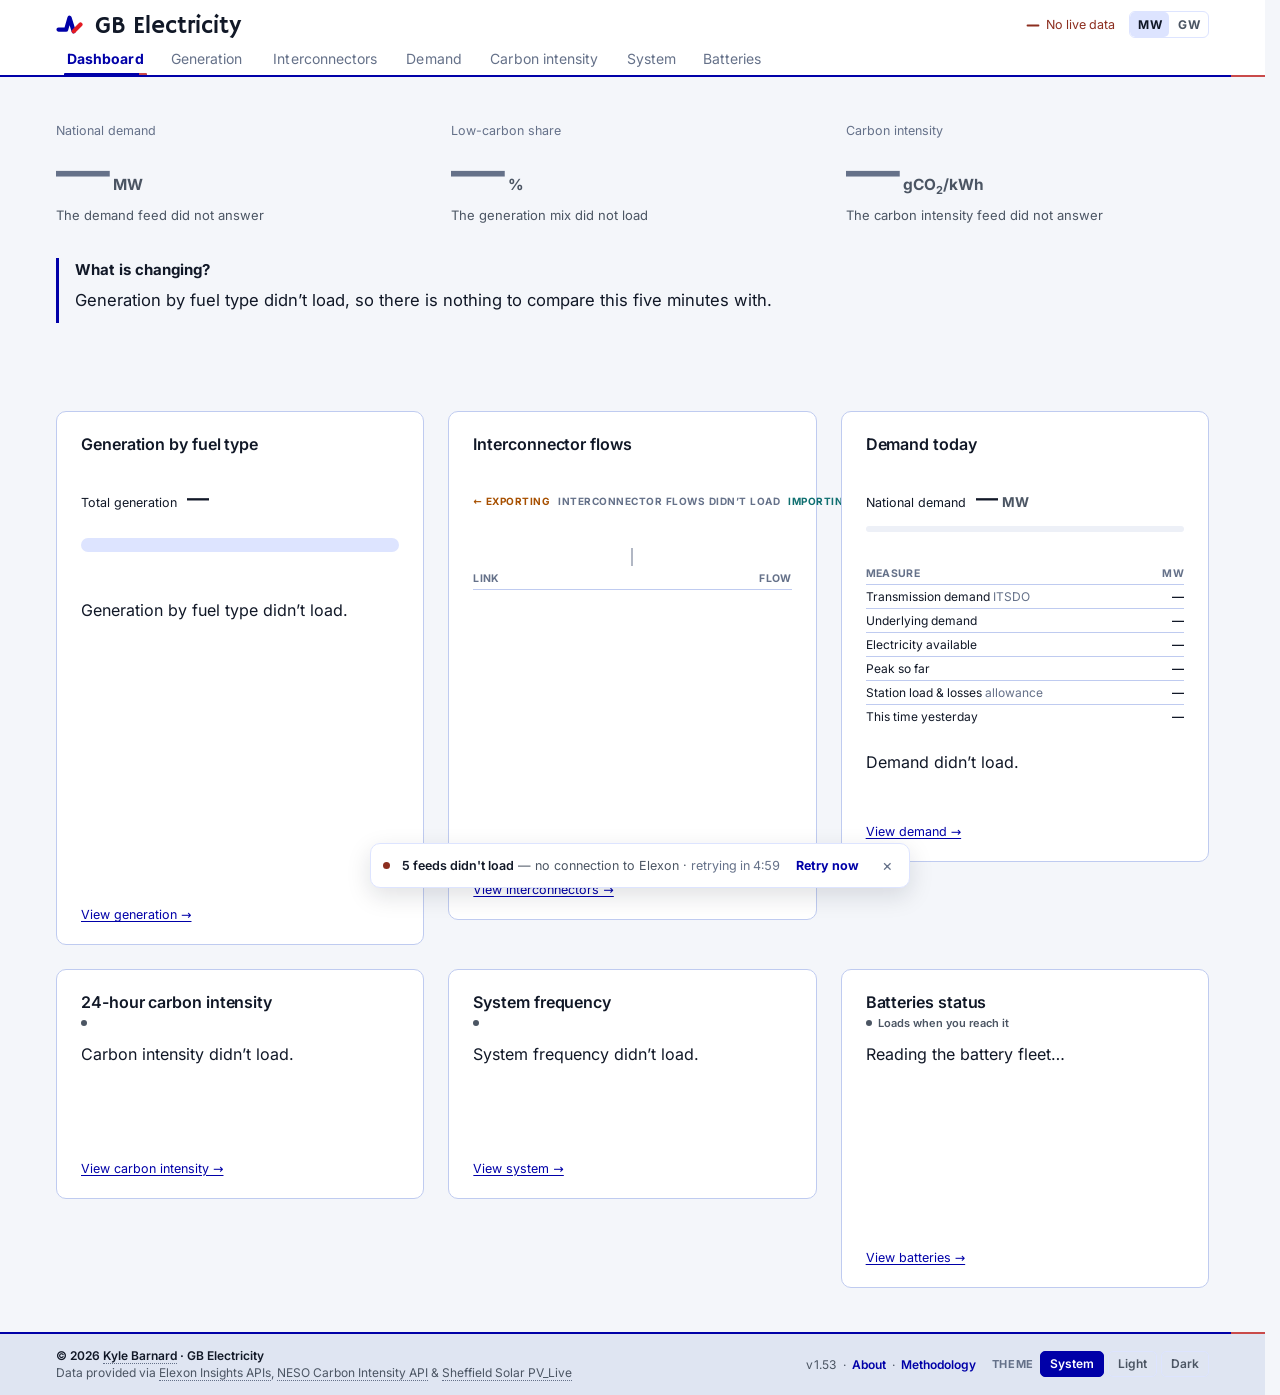
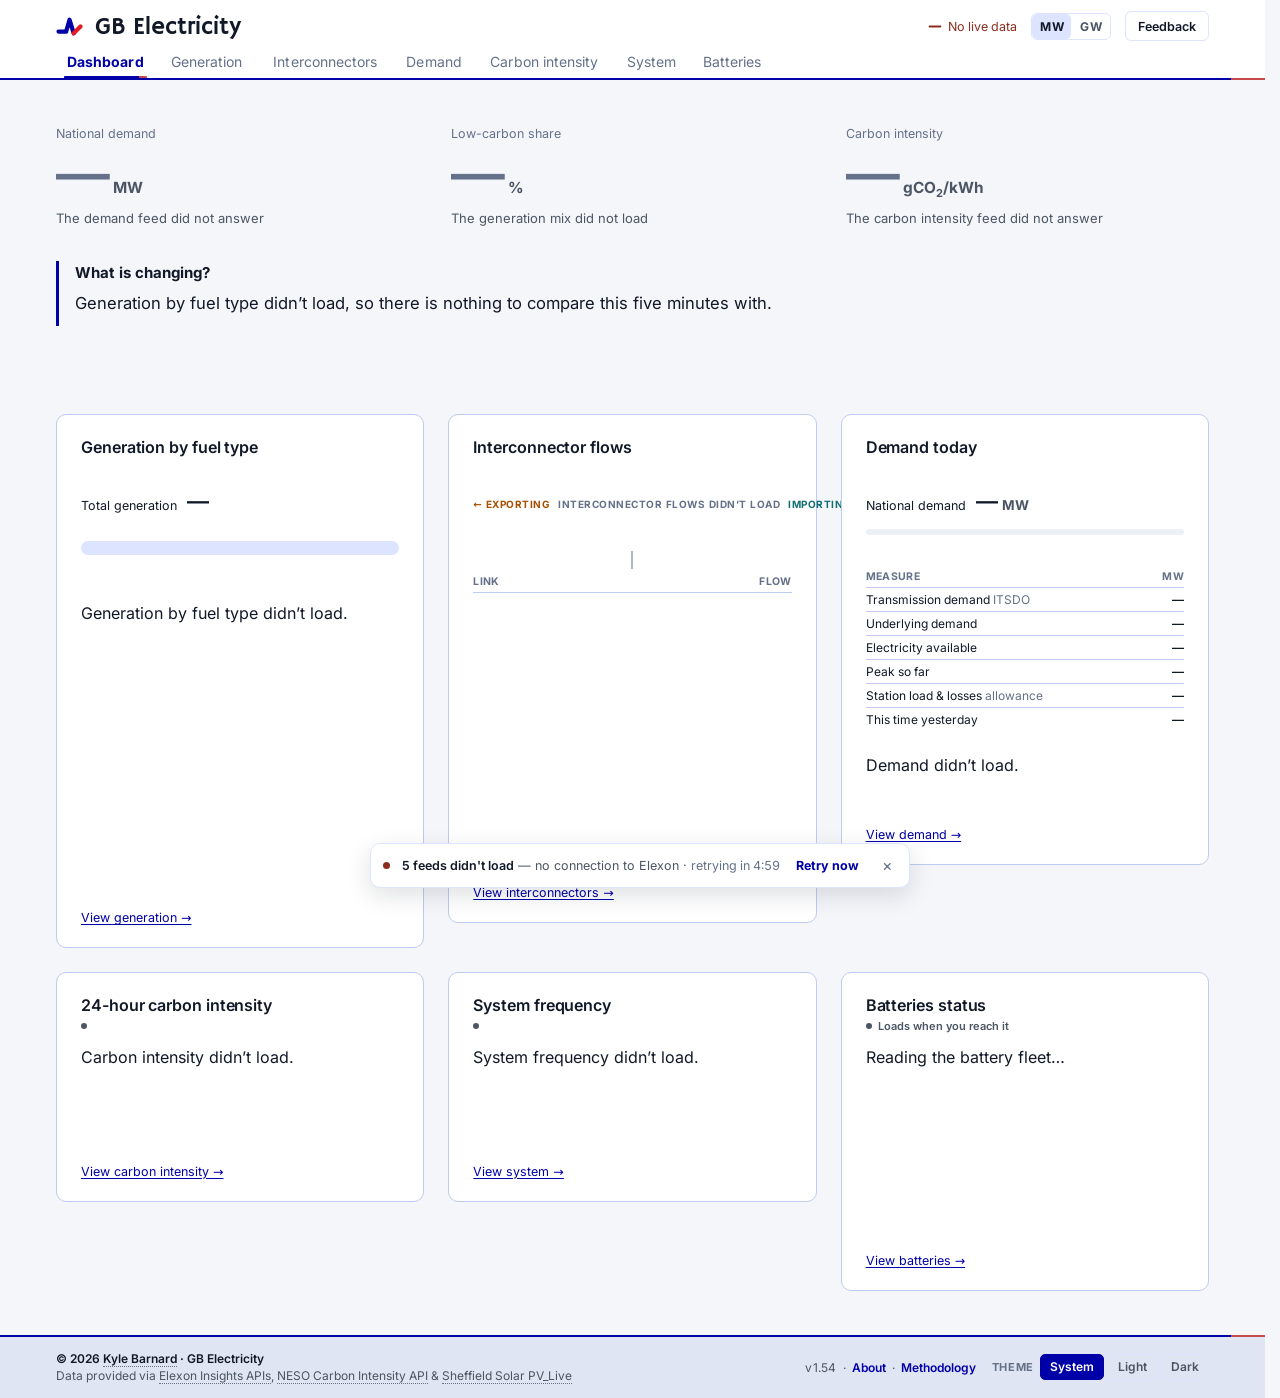
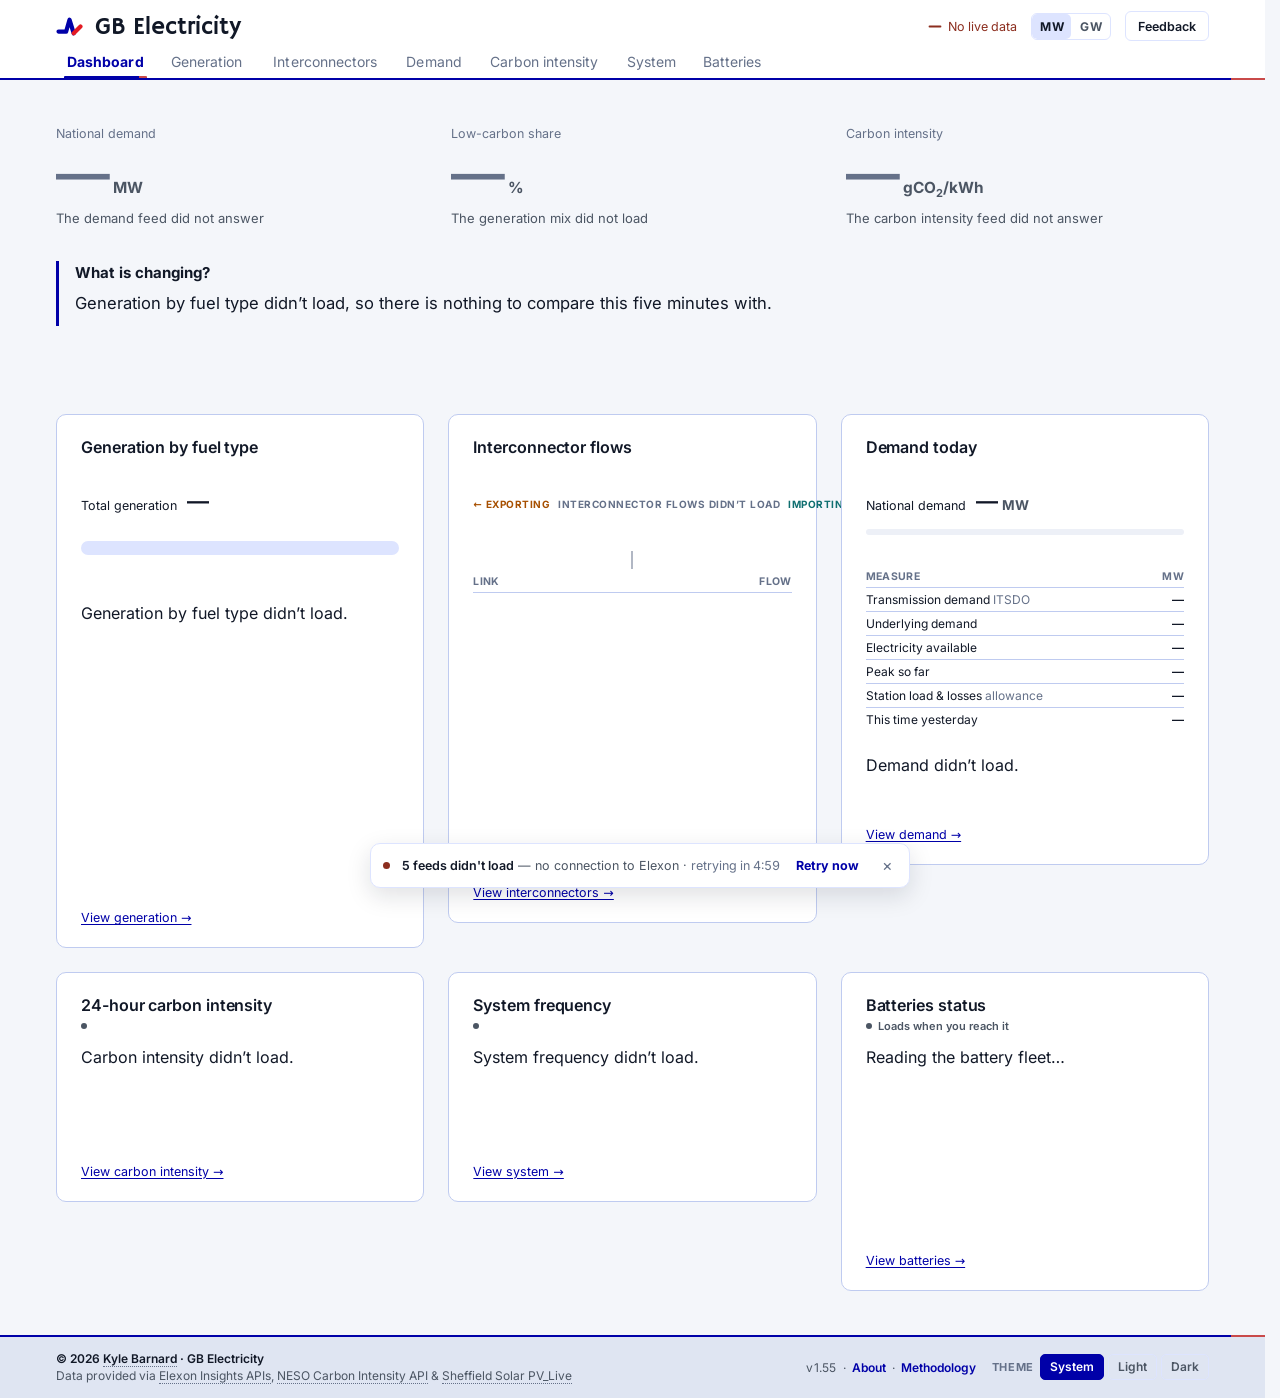
